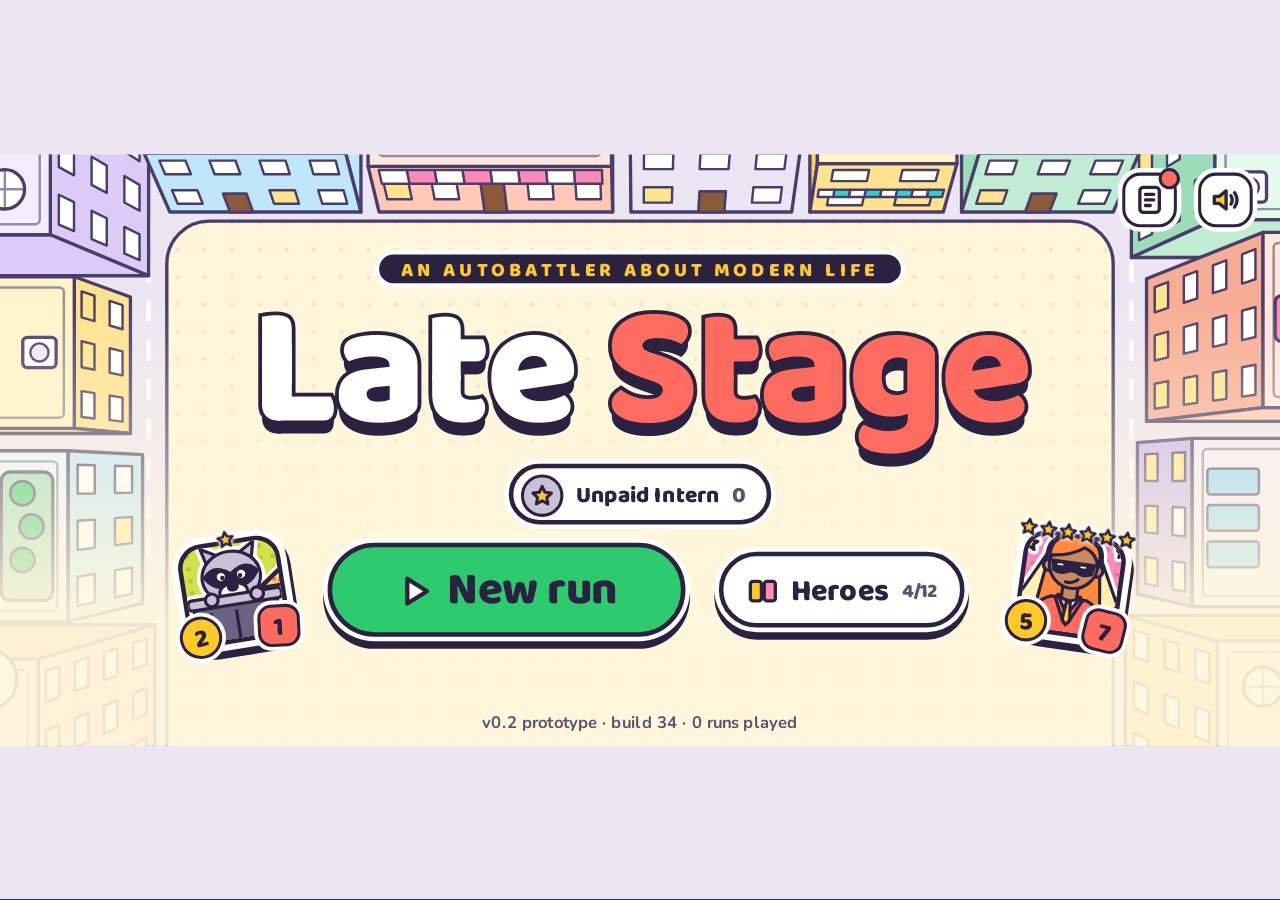
==== index.html @ c320d3c2 "Deploy 0265f56c35dd18fb96c03a4a5603c1b52719323f 0265f56c35dd18fb96c03a4a5603c1b52719323f" ====
<!doctype html>
<html lang="en"><head><meta charset="utf-8">
<meta name="viewport" content="width=device-width,initial-scale=1,maximum-scale=1,user-scalable=no,viewport-fit=cover">
<meta name="theme-color" content="#2b2140"><meta name="mobile-web-app-capable" content="yes"><meta name="apple-mobile-web-app-capable" content="yes">
<link rel="manifest" href="manifest.webmanifest"><link rel="icon" href="icon-192.png">
<title>Late Stage</title>
<style>@font-face{font-family:'Baloo 2';font-weight:700;font-display:block;src:url([data-uri]) format('woff2')}@font-face{font-family:'Baloo 2';font-weight:800;font-display:block;src:url([data-uri]) format('woff2')}@font-face{font-family:'Nunito';font-weight:700;font-display:block;src:url([data-uri]) format('woff2')}@font-face{font-family:'Nunito';font-weight:800;font-display:block;src:url([data-uri]) format('woff2')}@font-face{font-family:'Nunito';font-weight:900;font-display:block;src:url([data-uri]) format('woff2')}:root{--ink:#2b2140;--paper:#fff6dc;--y:#ffc928;--r:#ff6b5e;--g:#2ecb6e;--sky:#8fd4ff;--pink:#ff8ab8;--lil:#c88af8;--teal:#2fd0d0;--muted:#5a5270;
 --pop:cubic-bezier(.34,1.56,.64,1);--out:cubic-bezier(.22,1,.36,1)}
*{box-sizing:border-box;-webkit-tap-highlight-color:transparent}
html,body{margin:0;height:100%;background:#2b2140;overflow:hidden;touch-action:none;-webkit-user-select:none;user-select:none;overscroll-behavior:none}
body{font-family:'Nunito',system-ui,sans-serif;color:var(--ink)}
button{font:inherit;color:inherit}
#wrap{position:fixed;inset:0;display:flex;align-items:center;justify-content:center}
/* reads the notch/cutout insets for fit() */
#inset{position:fixed;visibility:hidden;pointer-events:none;left:0;top:0;padding:env(safe-area-inset-top,0px) env(safe-area-inset-right,0px) env(safe-area-inset-bottom,0px) env(safe-area-inset-left,0px)}
:root{color-scheme:dark}
@media (prefers-reduced-motion:reduce){.hero .arch .rays,.tok.gold::after{animation:none}}
/* #stage fills the screen (its width follows the phone's shape); the 844x390 game area #core sits centred inside it */
#stage{position:relative;flex:none;width:844px;height:390px;overflow:hidden;background:#ece6f3;transform-origin:center center}
#core{position:absolute;left:0;top:0;width:844px;height:390px;--exl:0px;--exr:0px}
/* side columns move out toward the screen edges, stopping at the notch */
.edge-l{margin-left:calc(-1 * var(--exl))}.edge-r{margin-left:var(--exr)}
.bd{font-family:'Baloo 2',sans-serif;font-weight:800;line-height:1}
.ab{position:absolute}
.scr{position:absolute;inset:0}
.bg{position:absolute;left:0;top:0;width:844px;height:390px;pointer-events:none}
.bg.mir{transform:scaleX(-1)}.bg.mir.l{left:-844px}.bg.mir.r{left:844px}
.fade-bg{position:absolute;top:0;bottom:0;left:-600px;right:-600px;background:linear-gradient(180deg,rgba(255,246,220,0) 25%,rgba(255,246,220,.9) 78%);pointer-events:none}
.dim{position:absolute;top:0;bottom:0;left:-600px;right:-600px;background:rgba(43,33,64,.58)}
/* sticker buttons */
.btn{position:absolute;border:3px solid var(--ink);border-radius:999px;box-shadow:0 0 0 3px #fff,0 5px 0 3px var(--ink);display:flex;align-items:center;justify-content:center;gap:8px;padding:3px 0 0;cursor:pointer;
 font-family:'Baloo 2',sans-serif;font-weight:800;line-height:1;background:#fff;transition:transform .08s,box-shadow .08s}
.btn:active,.sb:active .face{transform:translateY(4px)}
.btn:active{box-shadow:0 0 0 3px #fff,0 1px 0 3px var(--ink)}
.btn[disabled]{opacity:.5;pointer-events:none}
.sb{position:absolute;background:none;border:0;padding:0;margin:0;cursor:pointer;font-family:'Baloo 2',sans-serif;font-weight:800;line-height:1}
.sb svg{position:absolute;left:0;top:0;overflow:visible}
.sb .face{transition:transform .08s}
.sb.off{filter:grayscale(.8);opacity:.6}
.coin{position:absolute;display:flex;align-items:center;justify-content:center;border-radius:50%;background:radial-gradient(circle,#ffc928 0 58%,#d99a12 58% 66%,#ffc928 66%);border:2.5px solid var(--ink);box-shadow:0 0 0 2.5px #fff;font-family:'Baloo 2',sans-serif;font-weight:800;line-height:1;padding-top:2px}
.info{position:absolute;background:var(--ink);color:#fff;box-shadow:0 0 0 3px #fff;display:flex;align-items:center;justify-content:center;font-family:'Baloo 2',sans-serif;font-weight:800;line-height:1}
.surf{position:absolute;border:3px solid var(--ink);box-shadow:0 0 0 3px #fff;isolation:isolate;transition:background .2s}
.tag{position:absolute;left:16px;top:-14px;border:3px solid var(--ink);border-radius:999px;padding:2px 11px 0;font-family:'Baloo 2',sans-serif;font-weight:800;font-size:11px;letter-spacing:.1em;line-height:1.5;white-space:nowrap;z-index:3}
/* tokens */
.tok{position:absolute;width:68px;height:68px;border:3px solid var(--ink);border-radius:16px;background-image:radial-gradient(rgba(43,33,64,.16) 1.4px,transparent 1.7px);background-size:8px 8px;
 box-shadow:0 0 0 4px #fff,2px 5px 0 4px var(--ink);isolation:isolate;cursor:pointer;touch-action:none;pointer-events:auto}
.tok .clip{position:absolute;inset:0;border-radius:13px;overflow:hidden;pointer-events:none}
.tok .clip img{position:absolute;left:50%;bottom:-3px;transform:translateX(-50%);width:84px;height:84px}
.tok.seek{box-shadow:0 0 0 2px #fff,0 0 0 6px #ffc928,0 0 0 8px var(--ink),2px 4px 0 8px var(--ink)}
.tok.gold{box-shadow:0 0 0 2.5px #fff6c2,0 0 0 5px #ffd84a,0 0 0 7.5px #e0a800,0 0 0 10px var(--ink),0 0 14px 10px rgba(255,201,40,.55),2px 5px 0 10px var(--ink)}
.tok.gold.seek{box-shadow:0 0 0 2.5px #fff6c2,0 0 0 5px #ffd84a,0 0 0 7.5px #e0a800,0 0 0 9.5px var(--ink),0 0 0 13.5px #ffc928,0 0 0 15.5px var(--ink),2px 5px 0 15.5px var(--ink)}
.tok.gold::after{content:'';position:absolute;inset:-3px;border-radius:16px;background:linear-gradient(115deg,transparent 30%,rgba(255,255,255,.7) 45%,transparent 60%);background-size:250% 100%;animation:shine 2.4s linear infinite;pointer-events:none}
@keyframes shine{from{background-position:120% 0}to{background-position:-120% 0}}
.tok .ooo{position:absolute;inset:-9px;border-radius:24px;background:rgba(143,212,255,.32);border:3px solid #5aa8e0;pointer-events:none;z-index:1}
.tok .ooo::before{content:'';position:absolute;left:8px;top:7px;width:16px;height:6px;border-radius:999px;background:#fff;transform:rotate(-32deg)}
.tok .tox{position:absolute;right:-6px;top:20px;width:20px;height:20px;border-radius:50%;background:#8ee05a;border:2px solid var(--ink);z-index:3}
.st{position:absolute;bottom:-10px;width:28px;height:28px;border:2.5px solid var(--ink);box-shadow:0 0 0 2.5px #fff;display:flex;align-items:center;justify-content:center;font-family:'Baloo 2',sans-serif;font-weight:800;font-size:17px;line-height:1;padding-top:3px;z-index:2}
.st.at{left:-9px;border-radius:50%;background:var(--y);transform:rotate(-6deg)}
.st.hp{right:-9px;border-radius:9px;background:var(--r);transform:rotate(6deg)}
.st.up{background:#2ecb6e}
.st.tmp{border-style:dashed;background-image:repeating-linear-gradient(45deg,rgba(255,255,255,.55) 0 3px,transparent 3px 7px)}
.st.hurt{background:#ff9a8a}
.tier{position:absolute;left:50%;top:-10px;transform:translateX(-50%);display:flex;z-index:2;filter:drop-shadow(0 0 1.2px #fff) drop-shadow(0 0 1.2px #fff);pointer-events:none}
.fx{position:absolute;left:-13px;top:8px;display:flex;flex-direction:column;gap:2px;z-index:2;pointer-events:none}
.fx span{width:22px;height:22px;border-radius:50%;border:2px solid var(--ink);background:#fff;display:flex;align-items:center;justify-content:center;box-shadow:0 0 0 2px #fff}
.pip{position:absolute;right:-8px;top:-10px;z-index:3;background:#fff;border:2.5px solid var(--ink);border-radius:999px;padding:2px 4px;display:flex;gap:2px;align-items:center}
.pip i{width:7px;height:7px;border-radius:50%;border:1.5px solid var(--ink);display:block}
.price{position:absolute;left:50%;bottom:-24px;transform:translateX(-50%);display:none}
/* hand cards */
.hc{position:absolute;width:84px;height:112px;border:3px solid var(--ink);border-radius:14px;background:#fff;box-shadow:0 0 0 3px #fff,2px 5px 0 3px var(--ink);cursor:pointer;touch-action:none;pointer-events:auto}
.hc .pn{position:relative;margin:5px 5px 0;height:58px;border:2.5px solid var(--ink);border-radius:9px;background-image:radial-gradient(rgba(43,33,64,.16) 1.3px,transparent 1.6px);background-size:7px 7px;pointer-events:none}
.hc .pn img{position:absolute;left:50%;bottom:-2px;transform:translateX(-50%);width:74px;height:74px}
.hc .hn{margin:5px 4px 0;text-align:center;font-family:'Baloo 2',sans-serif;font-weight:800;font-size:11px;line-height:1.05;pointer-events:none}
.hs{position:absolute;bottom:-10px;width:30px;height:30px;border:2.5px solid var(--ink);box-shadow:0 0 0 2.5px #fff;display:flex;align-items:center;justify-content:center;font-family:'Baloo 2',sans-serif;font-weight:800;font-size:18px;line-height:1;padding-top:3px}
.hs.at{left:-10px;border-radius:50%;background:var(--y)}.hs.hp{right:-10px;border-radius:9px;background:var(--r)}
.hc.golden{box-shadow:0 0 0 3px #fff,0 0 0 6px #ffc928,0 0 0 8.5px var(--ink),2px 5px 0 8.5px var(--ink)}
/* full card */
.card{position:relative;width:240px;height:336px;border:4px solid var(--ink);border-radius:24px;background:#fff;box-shadow:5px 7px 0 var(--ink);display:flex;flex-direction:column;flex-shrink:0;text-align:left}
.card .art{position:relative;margin:12px 12px 0;height:140px;flex-shrink:0;border:3px solid var(--ink);border-radius:16px;background-image:radial-gradient(rgba(43,33,64,.16) 1.7px,transparent 2px);background-size:11px 11px}
.card .art img{position:absolute;left:50%;bottom:-3px;transform:translateX(-50%);width:176px;height:176px}
.card .nm{margin:10px 14px 0;font-family:'Baloo 2',sans-serif;font-weight:800;font-size:21px;line-height:1.1;white-space:nowrap}
.card .meta{margin:5px 14px 0;display:flex;align-items:center;gap:8px}
.card .trb{border:2px solid var(--ink);border-radius:999px;padding:0 8px;font-family:'Baloo 2',sans-serif;font-weight:800;font-size:11px;letter-spacing:.08em;line-height:1.6}
.stars{display:flex;gap:1px}
.card .txt{margin:8px 14px 0;font-size:13px;font-weight:700;line-height:1.38}
.kw,.tg{font-weight:900}
.v{font-weight:800;background:linear-gradient(transparent 52%,#ffe9a8 52%);padding:0 2px}
.v.tmp{background:none;border-bottom:2px dashed var(--ink);padding:0 1px}
.card .sa,.card .sh{position:absolute;bottom:-20px;width:62px;height:62px;border:4px solid var(--ink);box-shadow:0 0 0 4px #fff;display:flex;align-items:center;justify-content:center;font-family:'Baloo 2',sans-serif;font-weight:800;font-size:34px;line-height:1;padding-top:5px}
.card .sa{left:-20px;border-radius:50%;background:var(--y);transform:rotate(-6deg)}
.card .sh{right:-20px;border-radius:18px;background:var(--r);transform:rotate(6deg)}
.card.golden{box-shadow:0 0 0 5px #ffc928,0 0 0 8px var(--ink),5px 9px 0 8px var(--ink)}
/* hero card */
.hero{position:relative;text-align:left;width:260px;height:388px;border:4px solid var(--ink);border-radius:30px;flex-shrink:0;background:linear-gradient(135deg,#ffd6ec 0%,#fff2b0 22%,#c8f2e4 44%,#cfe2ff 66%,#ead6ff 88%,#ffd6ec 100%);box-shadow:6px 8px 0 var(--ink)}
.hero::before{content:'';position:absolute;inset:0;border-radius:26px;background-image:radial-gradient(rgba(255,255,255,.75) 1.4px,transparent 1.8px),repeating-linear-gradient(115deg,rgba(255,255,255,0) 0 18px,rgba(255,255,255,.35) 18px 24px);background-size:9px 9px,auto}
.hero .in{position:absolute;left:10px;right:10px;top:10px;bottom:10px;border:3px solid var(--ink);border-radius:22px;background:#fff}
.hero .arch{position:absolute;left:14px;right:14px;top:14px;height:170px;border:3px solid var(--ink);border-radius:110px 110px 16px 16px}
.hero .arch .sky{position:absolute;inset:0;border-radius:107px 107px 13px 13px;overflow:hidden}
.hero .arch .rays{position:absolute;left:50%;top:60%;width:420px;height:420px;margin:-210px 0 0 -210px;background:repeating-conic-gradient(rgba(255,255,255,.38) 0 9deg,rgba(255,255,255,0) 9deg 18deg);animation:spin 40s linear infinite}
@keyframes spin{to{transform:rotate(360deg)}}
.hero .arch img{position:absolute;left:50%;bottom:-2px;transform:translateX(-50%);width:200px;height:200px}
.hero .rib{position:absolute;left:-8px;right:-8px;top:166px;height:40px;z-index:2}
.hero .rib svg{position:absolute;inset:0}
.hero .rib p{position:absolute;left:0;right:0;top:9px;margin:0;text-align:center;font-family:'Baloo 2',sans-serif;font-weight:800;font-size:19px;line-height:1;white-space:nowrap}
.hero .pw{position:absolute;left:22px;right:22px;top:216px;display:flex;align-items:center;gap:8px}
.hero .pw .hx{width:40px;height:44px;flex-shrink:0;position:relative}
.hero .pw .hpn{font-family:'Baloo 2',sans-serif;font-weight:800;font-size:16px;line-height:1.05}
.hero .pw .cost{display:inline-flex;align-items:center;gap:3px;margin-top:3px;font-family:'Baloo 2',sans-serif;font-weight:800;font-size:11px;letter-spacing:.06em;line-height:1;color:var(--muted)}
.hero .eff{position:absolute;left:22px;right:22px;top:268px;margin:0;font-size:12.5px;font-weight:700;line-height:1.4}
.hero .bdg{position:absolute;bottom:-16px;width:54px;height:50px;display:flex;align-items:center;justify-content:center;font-family:'Baloo 2',sans-serif;font-weight:800;font-size:22px;line-height:1;padding-top:6px;z-index:3}
.hero .bdg svg{position:absolute;inset:0}.hero .bdg span{position:relative}
.hero .lock{position:absolute;left:13px;right:13px;top:208px;bottom:13px;border-radius:0 0 19px 19px;background:#3d3352;z-index:4;display:flex;flex-direction:column;align-items:center;justify-content:center;padding:0 18px 14px;color:#fff;text-align:center}
.hero .lock p{margin:6px 0 0;font-size:13px;font-weight:800;line-height:1.35}
.hero.locked .arch{filter:grayscale(1)}
/* misc */
.chip{display:inline-flex;align-items:center;gap:5px;border:2.5px solid var(--ink);border-radius:999px;padding:2px 9px 0 4px;font-family:'Baloo 2',sans-serif;font-weight:800;font-size:12px;line-height:1.4;background:#fff;white-space:nowrap}
.chip i{width:12px;height:12px;border-radius:4px;border:2px solid var(--ink);display:block}
.panel{position:absolute;border:3px solid var(--ink);border-radius:24px;background:#fff;box-shadow:0 0 0 3px #fff,4px 7px 0 3px var(--ink)}
.toast{position:absolute;left:50%;top:150px;transform:translateX(-50%);background:var(--ink);color:#fff;border-radius:999px;padding:7px 16px 5px;font-family:'Baloo 2',sans-serif;font-weight:800;font-size:15px;white-space:nowrap;box-shadow:0 0 0 3px #fff;z-index:90;pointer-events:none}
.float{position:absolute;font-family:'Baloo 2',sans-serif;font-weight:800;font-size:16px;color:#2ecb6e;-webkit-text-stroke:4px #fff;paint-order:stroke fill;pointer-events:none;z-index:80;white-space:nowrap}
.float.red{color:#ff6b5e}.float.gold{color:#e0a800}
.burst{position:absolute;width:46px;height:46px;display:flex;align-items:center;justify-content:center;font-family:'Baloo 2',sans-serif;font-weight:800;font-size:18px;color:#fff;padding-top:3px;pointer-events:none;z-index:85}
.burst svg{position:absolute;inset:0}.burst span{position:relative}
.streak{position:absolute;width:14px;height:14px;border-radius:50%;background:#2ecb6e;border:2.5px solid var(--ink);box-shadow:0 0 0 2px #fff;pointer-events:none;z-index:84}
.lobchip{position:relative;display:flex;align-items:center;gap:3px;height:30px;padding:2px 8px 0 2px;border-radius:999px;border:2.5px solid var(--ink);background:#fff;font-family:'Baloo 2',sans-serif;font-weight:800;font-size:13px;line-height:1}
.lobchip .av{position:relative;width:22px;height:22px;border-radius:50%;border:2px solid var(--ink);overflow:hidden;background:#8fd4ff;margin-top:-2px}
.lobchip .av img{position:absolute;left:-4px;bottom:-4px;width:30px;height:30px}
.lobchip.you{background:var(--y)}.lobchip.next{box-shadow:0 0 0 3px #ff6b5e}.lobchip.dead{opacity:.4}
.lobchip .nx{position:absolute;left:50%;top:24px;transform:translateX(-50%);background:#ff6b5e;border:2px solid var(--ink);border-radius:6px;padding:1px 4px 0;font-size:9px;letter-spacing:.08em;line-height:1.3}
.slot-hint{position:absolute;top:14px;width:68px;height:68px;border:3px dashed var(--ink);border-radius:16px;background:rgba(255,255,255,.7);pointer-events:none}
.target-ok{animation:wiggle .6s ease-in-out infinite}
@keyframes wiggle{0%,100%{transform:rotate(-3deg)}50%{transform:rotate(3deg)}}
.drag{z-index:70 !important;pointer-events:none}
.av-big{position:absolute;border-radius:50%;border:3px solid var(--ink);overflow:hidden;background:#8fd4ff;box-shadow:0 0 0 4px #fff}
.av-big img{position:absolute;left:50%;bottom:-9%;transform:translateX(-50%);width:123%;height:123%}
.badge{position:absolute;border-radius:11px;border:3px solid var(--ink);background:var(--r);box-shadow:0 0 0 3px #fff;display:flex;align-items:center;justify-content:center;font-family:'Baloo 2',sans-serif;font-weight:800;line-height:1;padding-top:3px}
.badge.arm{background:#c9c2d6;border-radius:8px 8px 16px 16px}
.log{position:absolute;left:124px;top:316px;width:600px;display:flex;flex-direction:column;gap:4px;pointer-events:none}
.log div{align-self:flex-start;background:#fff;border:2.5px solid var(--ink);border-radius:999px;padding:3px 12px 1px;font-size:12.5px;font-weight:800;line-height:1.35}
.rotate{display:none}
@media (orientation:portrait) and (max-width:700px){.rotate{display:flex}}
.rotate{position:fixed;left:0;right:0;bottom:16px;justify-content:center;z-index:200;pointer-events:none}
.rotate span{background:#fff;border-radius:999px;padding:6px 14px 4px;font-family:'Baloo 2',sans-serif;font-weight:800;font-size:14px}
.slot{position:absolute;width:74px;height:74px;border:2.5px dashed rgba(43,33,64,.18);border-radius:18px}
.tribebtn{position:absolute;display:grid;grid-template-columns:repeat(3,12px);gap:3px;padding:6px;border:2.5px solid var(--ink);border-radius:12px;background:#fff;box-shadow:0 0 0 3px #fff;cursor:pointer}
.tribebtn i{width:12px;height:12px;border-radius:4px;border:2px solid var(--ink);display:block}
.tribepop{position:absolute;z-index:40;background:#fff;border:2.5px solid var(--ink);border-radius:14px;padding:6px 10px 6px 7px;box-shadow:0 0 0 3px #fff,3px 5px 0 3px var(--ink);transform-origin:left center}
.tribepop div{display:flex;align-items:center;gap:6px;font-family:'Baloo 2',sans-serif;font-weight:800;font-size:12px;line-height:1.6}
.tribepop i{width:11px;height:11px;border-radius:3px;border:2px solid var(--ink);display:block}
.likes{position:absolute;display:flex;align-items:center;gap:2px;padding:2px 9px 0 4px;height:38px;border:2.5px solid var(--ink);border-radius:999px;background:#fff;box-shadow:0 0 0 3px #fff,0 4px 0 3px var(--ink);cursor:pointer;font-family:'Baloo 2',sans-serif;font-weight:800;font-size:18px;line-height:1}
.detail-txt{position:absolute;color:#fff;text-shadow:0 2px 0 rgba(43,33,64,.6)}
.detail-txt .rules{margin:0;font-size:16px;font-weight:700;line-height:1.5}
.detail-txt .kwl{margin:10px 0 0;font-size:13px;font-weight:700;line-height:1.45;color:#e9e3f5}
.detail-txt .fl{margin:14px 0 0;font-size:13px;font-style:italic;font-weight:700;color:#c9c2d6}
.detail-txt .v{background:none;color:#ffc928}
.detail-txt .v.tmp{border-bottom-color:#ffc928}
.acts{display:flex;gap:12px;margin-top:18px}
.acts .btn{position:relative;height:46px;padding:3px 18px 0;font-size:19px}
.likes[hidden],.tribepop[hidden]{display:none}

.sb .stars-row svg{position:static;flex-shrink:0}
.tok .seekring{position:absolute;inset:-9px;padding:4px;border-radius:22px;background:repeating-linear-gradient(-45deg,var(--ink) 0 2.5px,transparent 2.5px 6px);-webkit-mask:linear-gradient(#000 0 0) content-box,linear-gradient(#000 0 0);-webkit-mask-composite:xor;mask-composite:exclude;pointer-events:none}
.tok.gold .seekring{inset:-16.5px;border-radius:29px}
.tok .spk{position:absolute;width:12px;height:12px;z-index:5;pointer-events:none;background:#fff;clip-path:polygon(50% 0,62% 38%,100% 50%,62% 62%,50% 100%,38% 62%,0 50%,38% 38%);filter:drop-shadow(0 0 2px #ffc928);animation:twinkle 1.8s ease-in-out infinite;left:-10px;top:8px}
.tok .spk.s2{left:auto;right:-11px;top:44px;width:10px;height:10px;animation-delay:.6s}
.tok .spk.s3{left:22px;top:auto;bottom:-13px;width:9px;height:9px;animation-delay:1.2s}
@keyframes twinkle{0%,100%{transform:scale(.2) rotate(0);opacity:0}45%{transform:scale(1.15) rotate(45deg);opacity:1}70%{transform:scale(.8) rotate(70deg);opacity:.9}}
.tok .bm{position:absolute;right:-7px;top:-12px;z-index:6;pointer-events:none}
.surf.saved{background:#ffe1ee!important}
.surf.saved::after{content:'';position:absolute;inset:0;border-radius:inherit;background:repeating-linear-gradient(115deg,rgba(255,255,255,.7) 0 9px,rgba(255,255,255,0) 9px 30px);pointer-events:none;z-index:-1}
.savetag{position:absolute;z-index:7;pointer-events:none;font-family:'Baloo 2',sans-serif;font-weight:800;font-size:13px;letter-spacing:.12em;color:var(--ink)}
.savetag svg{position:absolute;inset:0}
.savetag span{position:absolute;left:0;right:0;top:8px;text-align:center}
.wrapglare{position:absolute;top:0;bottom:0;width:120px;border-radius:22px;background:linear-gradient(100deg,rgba(255,255,255,0),rgba(255,255,255,.95) 50%,rgba(255,255,255,0));pointer-events:none;z-index:6}
.coll{position:absolute;cursor:pointer;padding:0;border:0;background:none}
.prog{height:10px;border:2.5px solid var(--ink);border-radius:999px;background:#fff;overflow:hidden}
.prog i{display:block;height:100%;background:#2ecb6e;border-right:2.5px solid var(--ink)}
.rankchip{position:absolute;display:flex;align-items:center;gap:8px;background:#fff;border:3px solid var(--ink);border-radius:999px;padding:4px 14px 2px 5px;box-shadow:0 0 0 3px #fff;font-family:'Baloo 2',sans-serif;font-weight:800;line-height:1;white-space:nowrap}
.rankchip .rk{width:28px;height:28px;border-radius:50%;border:2.5px solid var(--ink);display:flex;align-items:center;justify-content:center}
.hitflash{position:absolute;border-radius:50%;background:#ff6b5e;pointer-events:none;z-index:89;mix-blend-mode:multiply}
@media (prefers-reduced-motion:reduce){.tok .spk{animation:none;opacity:1}}

.sndpop{padding:8px 12px;display:flex;flex-direction:column;gap:6px}
.sndpop[hidden]{display:none}
.sndpop label{display:flex;align-items:center;gap:10px;font-family:'Baloo 2',sans-serif;font-weight:800;font-size:13px;line-height:1}
.sndpop label span{width:44px;padding-top:2px}
.sndpop input[type=range]{-webkit-appearance:none;appearance:none;width:130px;height:12px;border:2.5px solid var(--ink);border-radius:999px;background:#fff;margin:0}
.sndpop input[type=range]::-webkit-slider-thumb{-webkit-appearance:none;width:22px;height:22px;border-radius:50%;background:#ffc928;border:2.5px solid var(--ink);box-shadow:0 2px 0 var(--ink)}
.sndpop input[type=range]::-moz-range-thumb{width:18px;height:18px;border-radius:50%;background:#ffc928;border:2.5px solid var(--ink)}

/* Shop = a store shelf (no panel); your board = a warm, sunken desk */
.surf.shelf{border-color:transparent;box-shadow:none;background:transparent;transition:background .25s}
.surf.shelf .ledge{position:absolute;left:24px;right:24px;top:79px;height:11px;border-radius:6px;background:#cfe2f8;box-shadow:0 4px 0 rgba(43,33,64,.2);transition:background .25s}
.surf.shelf.saved{background:rgba(255,138,184,.16)!important}
.surf.shelf.saved::after{border-radius:22px;background:repeating-linear-gradient(115deg,rgba(255,255,255,.55) 0 9px,rgba(255,255,255,0) 9px 30px)}
.surf.shelf.saved .ledge{background:#ff8ab8;background-image:repeating-linear-gradient(115deg,rgba(255,255,255,.45) 0 6px,transparent 6px 14px)}
.surf.desk{background-color:#f3e8d6;background-image:radial-gradient(rgba(140,100,50,.13) 1.3px,transparent 1.6px);background-size:10px 10px;box-shadow:inset 0 5px 0 rgba(90,60,30,.14),0 0 0 3px #fff}
.surf.desk .slot{border-color:rgba(120,85,40,.26)}
/* Fat Finger Mode (shop and fights only): bigger cards, stat badges inside the card, bigger hand cards and panel buttons.
   Positions come from LAYOUTS.ff in ui.js. */
.ff .tok{width:88px;height:88px;border-radius:20px}
.ff .tok .clip{border-radius:17px}
.ff .tok .clip img{width:108px;height:108px}
.ff .st{width:36px;height:36px;bottom:4px;font-size:22px}
.ff .st.at{left:4px}.ff .st.hp{right:4px}
.ff .fx{left:-12px;top:10px}
.ff .fx span{width:27px;height:27px}
.ff .fx span svg{width:17px;height:17px}
.ff .tier svg{width:17px;height:17px}
.ff .slot{width:94px;height:94px;border-radius:22px}
.ff .slot-hint{width:88px;height:88px;border-radius:20px}
.ff .hc{width:96px;height:106px}
.ff .hc .pn{height:56px}
.ff .hc .pn img{width:74px;height:74px}
.ff .hc .hn{font-size:13.5px}
.ff .hs{width:34px;height:34px;font-size:20px}
.ff .acts .btn{height:56px;padding:4px 24px 0;font-size:22px}
.ff .detail-txt .rules{font-size:18px}
.ff .detail-txt .kwl,.ff .detail-txt .fl{font-size:15px}
.ffbtn{gap:7px;white-space:nowrap}
.ffbtn .sw{display:inline-block;min-width:38px;margin-left:2px;padding:2px 7px 0;border:2px solid var(--ink);border-radius:999px;background:#e6dccb;font-size:13px;line-height:1.3;text-align:center}
.ffbtn .sw.on{background:#2ecb6e;color:#fff}
.ff .surf.shelf .ledge{top:88px}
.ffpaper{position:absolute;pointer-events:none;background-color:#fff6dc;background-image:radial-gradient(rgba(43,33,64,.07) 1.6px,transparent 1.9px);background-size:18px 18px;border:2.2px solid #4a3d6a;border-radius:28px}
.ff .savetag{display:none}
/* other heroes' tavern tier */
.lobchip .tierb{position:absolute;left:-5px;top:-7px;width:15px;height:15px;border-radius:50%;background:var(--y);border:2px solid var(--ink);font-style:normal;font-size:9.5px;line-height:1;display:flex;align-items:center;justify-content:center;padding-top:1px;z-index:1}
.tierpill{position:absolute;display:inline-flex;align-items:center;gap:2px;height:22px;padding:1px 7px 0 4px;border-radius:999px;background:var(--ink);color:var(--y);border:2px solid #fff;font-family:'Baloo 2',sans-serif;font-weight:800;font-size:14px;line-height:1;z-index:3}
.tierpill.sm{position:relative;height:18px;font-size:11px;padding:1px 5px 0 3px;border:0}

/* card change log */
.logpanel{display:flex;flex-direction:column;overflow:hidden}
.loghead{display:flex;align-items:center;gap:14px;padding:12px 16px 10px 20px;border-bottom:3px solid var(--ink)}
.logtabs{display:flex;gap:6px;flex:1;justify-content:flex-end;flex-wrap:wrap}
.logtab{border:2.5px solid var(--ink);border-radius:999px;background:#fff;padding:4px 12px 1px;font-family:'Baloo 2',sans-serif;font-weight:800;font-size:15px;cursor:pointer;color:var(--ink)}
.logtab span{font-size:11px;color:#5a5270}
.logtab.on{background:var(--y)}
.logbody{flex:1;overflow-y:auto;overflow-x:hidden;padding:14px 10px 22px 20px;display:flex;flex-wrap:wrap;align-content:flex-start;gap:16px 26px;-webkit-overflow-scrolling:touch;overscroll-behavior:contain}
.logrow{position:relative;display:flex;align-items:center;gap:6px;padding:4px 10px 14px 10px}
.logcard{width:120px;height:168px;position:relative;flex-shrink:0}
.logcard .card{transform:scale(.5);transform-origin:top left;position:absolute;left:0;top:0;box-shadow:3px 4px 0 var(--ink)}
.logcard.gone{filter:grayscale(.85);opacity:.75}
.logcard .sa.up,.logcard .sh.up{box-shadow:0 0 0 4px #fff,0 0 0 10px #2ecb6e}
.logcard .sa.down,.logcard .sh.down{box-shadow:0 0 0 4px #fff,0 0 0 10px #ff6b5e}
.logcard .txt.chg,.logcard .stars.chg{background:#fff1b8;border-radius:8px;box-shadow:0 0 0 4px #fff1b8}
.logarrow{font-size:26px;font-weight:900;color:var(--ink);width:24px;text-align:center}
.logtag{position:absolute;left:-2px;top:-8px;z-index:2;border:2.5px solid var(--ink);border-radius:999px;padding:1px 8px 0;font-family:'Baloo 2',sans-serif;font-weight:800;font-size:11px;letter-spacing:.08em}
.logtag.new{background:#2ecb6e;color:#fff}.logtag.gone{background:#c9c2d6}
</style></head>
<body><div id="wrap"><div id="stage"><div id="core"></div></div></div><div id="inset" aria-hidden="true"></div><div class="rotate"><span>Turn your phone sideways</span></div>
<script>window.LS_BUILD={"n": "34", "sha": "0265f56", "date": "2026-11-07"};</script>
<script>window.LS_CARDS=[{"name": "Dropshipper", "tribe": "Hustler", "tier": 1, "atk": 2, "hp": 3, "style": "PI", "text": "First Impression: next turn, gain 1 extra gold.", "face": "First Impression: next turn, gain 1 extra gold.", "flavour": "Ships from a warehouse he has never seen.", "taunt": false, "shield": false, "toxic": false, "rebrand": false, "collab": false, "kind": "fi", "sellbait": false, "discover": null, "twice": false, "art": "dropshipper", "fit": 13.5, "html": "<b class=\"kw\">First Impression:</b> next turn, gain <b class=\"v\">1 extra gold</b>.", "full_html": "<b class=\"kw\">First Impression:</b> next turn, gain <b class=\"v\">1 extra gold</b>.", "gold_html": "<b class=\"kw\">First Impression:</b> next turn, gain <b class=\"v\">2 extra gold</b>.", "gold_face": "<b class=\"kw\">First Impression:</b> next turn, gain <b class=\"v\">2 extra gold</b>.", "gold_fit": 13.5, "token": false}, {"name": "Unpaid Intern", "tribe": "Hustler", "tier": 1, "atk": 2, "hp": 2, "style": "EX", "text": "Sells for 2 gold instead of 1.", "face": "Sells for 2 gold instead of 1.", "flavour": "Paid in exposure. And coffee runs.", "taunt": false, "shield": false, "toxic": false, "rebrand": false, "collab": false, "kind": "stat", "sellbait": true, "discover": null, "twice": false, "art": "intern", "fit": 13.5, "html": "Sells for <b class=\"v\">2 gold</b> instead of 1.", "full_html": "Sells for <b class=\"v\">2 gold</b> instead of 1.", "gold_html": "Sells for <b class=\"v\">4 gold</b> instead of 1.", "gold_face": "Sells for <b class=\"v\">4 gold</b> instead of 1.", "gold_fit": 13.5, "token": false}, {"name": "Grindset Guru", "tribe": "Hustler", "tier": 1, "atk": 2, "hp": 2, "style": "PI", "text": "After you hire another Hustler, gain +1/+1.", "face": "After you hire another Hustler, gain +1/+1.", "flavour": "Up at 4 a.m. Posts about it at 4:01.", "taunt": false, "shield": false, "toxic": false, "rebrand": false, "collab": false, "kind": "eng", "sellbait": false, "discover": null, "twice": false, "art": "grindset", "fit": 13.5, "html": "After you hire another Hustler, gain <b class=\"v\">+1/+1</b>.", "full_html": "After you hire another Hustler, gain <b class=\"v\">+1/+1</b>.", "gold_html": "After you hire another Hustler, gain <b class=\"v\">+2/+2</b>.", "gold_face": "After you hire another Hustler, gain <b class=\"v\">+2/+2</b>.", "gold_fit": 13.5, "token": false}, {"name": "Middle Manager", "tribe": "Hustler", "tier": 2, "atk": 3, "hp": 4, "style": "EX", "text": "Attention Seeker. End of turn: take +1/+1 from the minion to its left. If that kills it, gain 2 extra gold next turn.", "face": "Attention Seeker. End of turn: take +1/+1 from the minion on its left. If it dies, +2 gold next turn.", "flavour": "Circling back on your circle back.", "taunt": true, "shield": false, "toxic": false, "rebrand": false, "collab": false, "kind": "eng", "sellbait": false, "discover": null, "twice": false, "art": "manager", "fit": 12.5, "html": "<b class=\"kw\">Attention Seeker.</b> <b class=\"tg\">End of turn:</b> take <b class=\"v\">+1/+1</b> from the minion on its left. If it dies, <b class=\"v\">+2 gold</b> next turn.", "full_html": "<b class=\"kw\">Attention Seeker.</b> <b class=\"tg\">End of turn:</b> take <b class=\"v\">+1/+1</b> from the minion to its left. If that kills it, gain <b class=\"v\">2 extra gold</b> next turn.", "gold_html": "<b class=\"kw\">Attention Seeker.</b> End of turn, <b class=\"v\">twice</b>: take <b class=\"v\">+1/+1</b> from the minion to its left. If that kills it, gain <b class=\"v\">2 extra gold</b> next turn.", "gold_face": "<b class=\"kw\">Attention Seeker.</b> End of turn, <b class=\"v\">twice</b>: take <b class=\"v\">+1/+1</b> from the minion to its left. If that kills it, gain <b class=\"v\">2 extra gold</b> next turn.", "gold_fit": 11.3, "token": false}, {"name": "Sneaker Reseller", "tribe": "Hustler", "tier": 2, "atk": 2, "hp": 3, "style": "EX", "text": "Once per turn, after you sell a minion: give your Hustlers +2/+2.", "face": "Once per turn, after you sell a minion: give your Hustlers +2/+2.", "flavour": "Bought all forty pairs. Wears none.", "taunt": false, "shield": false, "toxic": false, "rebrand": false, "collab": false, "kind": "eng", "sellbait": false, "discover": null, "twice": false, "art": "reseller", "fit": 13.5, "html": "<b class=\"tg\">Once per turn,</b> after you sell a minion: give your Hustlers <b class=\"v\">+2/+2</b>.", "full_html": "<b class=\"tg\">Once per turn,</b> after you sell a minion: give your Hustlers <b class=\"v\">+2/+2</b>.", "gold_html": "<b class=\"tg\">Once per turn,</b> after you sell a minion: give your Hustlers <b class=\"v\">+4/+4</b>.", "gold_face": "<b class=\"tg\">Once per turn,</b> after you sell a minion: give your Hustlers <b class=\"v\">+4/+4</b>.", "gold_fit": 13.5, "token": false}, {"name": "Side Hustle", "tribe": "Hustler", "tier": 2, "atk": 2, "hp": 3, "style": "PI", "text": "Side Gig (1): give another Hustler +3/+3.", "face": "Side Gig (1): give another Hustler +3/+3.", "flavour": "Drives for three apps between meetings.", "taunt": false, "shield": false, "toxic": false, "rebrand": false, "collab": false, "kind": "eng", "sellbait": false, "discover": null, "twice": false, "art": "gigworker", "fit": 13.5, "html": "<b class=\"tg\">Side Gig (1):</b> give another Hustler <b class=\"v\">+3/+3</b>.", "full_html": "<b class=\"tg\">Side Gig (1):</b> give another Hustler <b class=\"v\">+3/+3</b>.", "gold_html": "<b class=\"tg\">Side Gig (1):</b> give another Hustler <b class=\"v\">+6/+6</b>.", "gold_face": "<b class=\"tg\">Side Gig (1):</b> give another Hustler <b class=\"v\">+6/+6</b>.", "gold_fit": 13.5, "token": false}, {"name": "Thought Leader", "tribe": "Hustler", "tier": 4, "atk": 4, "hp": 5, "style": "PI", "text": "Every 4 gold you spend: give your other Hustlers +1/+1.", "face": "Every 4 gold you spend: give your other Hustlers +1/+1.", "flavour": "Agree? Repost if you agree.", "taunt": false, "shield": false, "toxic": false, "rebrand": false, "collab": false, "kind": "eng", "sellbait": false, "discover": null, "twice": false, "art": "thoughtleader", "fit": 13.5, "html": "Every <b class=\"v\">4 gold</b> you spend: give your other Hustlers <b class=\"v\">+1/+1</b>.", "full_html": "Every <b class=\"v\">4 gold</b> you spend: give your other Hustlers <b class=\"v\">+1/+1</b>.", "gold_html": "Every <b class=\"v\">4 gold</b> you spend: give your other Hustlers <b class=\"v\">+2/+2</b>.", "gold_face": "Every <b class=\"v\">4 gold</b> you spend: give your other Hustlers <b class=\"v\">+2/+2</b>.", "gold_fit": 13.5, "token": false}, {"name": "Crypto Bro", "tribe": "Hustler", "tier": 3, "atk": 4, "hp": 5, "style": "EX", "text": "Sells for 1 more gold for each turn on your board (max 7). Crashes to 0 after 6 turns.", "face": "Sells for +1 gold per turn on board (max 7). Crashes to 0 after 6 turns.", "flavour": "Have fun staying poor.", "taunt": false, "shield": false, "toxic": false, "rebrand": false, "collab": false, "kind": "eng", "sellbait": false, "discover": null, "twice": false, "art": "cryptobro", "fit": 13.5, "html": "Sells for <b class=\"v\">+1 gold</b> per turn on board (max 7). Crashes to 0 after 6 turns.", "full_html": "Sells for 1 more gold for each turn on your board (max 7). Crashes to 0 after 6 turns.", "gold_html": "Sells for 2 more gold for each turn on your board (max 14). Crashes to 0 after 6 turns.", "gold_face": "Sells for <b class=\"v\">+2 gold</b> per turn on board (max 14). Crashes to 0 after 6 turns.", "gold_fit": 13.5, "token": false}, {"name": "Golden Parachute Exec", "tribe": "Hustler", "tier": 3, "atk": 4, "hp": 3, "style": "EX", "text": "Legacy: next turn, gain 2 extra gold.", "face": "Legacy: next turn, gain 2 extra gold.", "flavour": "Failed upwards. Landed softly.", "taunt": false, "shield": false, "toxic": false, "rebrand": false, "collab": false, "kind": "eng", "sellbait": false, "discover": null, "twice": false, "art": "parachute", "fit": 13.5, "html": "<b class=\"kw\">Legacy:</b> next turn, gain <b class=\"v\">2 extra gold</b>.", "full_html": "<b class=\"kw\">Legacy:</b> next turn, gain <b class=\"v\">2 extra gold</b>.", "gold_html": "<b class=\"kw\">Legacy:</b> next turn, gain <b class=\"v\">4 extra gold</b>.", "gold_face": "<b class=\"kw\">Legacy:</b> next turn, gain <b class=\"v\">4 extra gold</b>.", "gold_fit": 13.5, "token": false}, {"name": "Venture Capitalist", "tribe": "Hustler", "tier": 3, "atk": 3, "hp": 4, "style": "PI", "text": "First Impression: invest up to 4 of your gold: give a minion +3/+3 per gold invested.", "face": "First Impression: invest up to 4 gold. A minion gets +3/+3 per gold.", "flavour": "Loves the vision. Hates the margins.", "taunt": false, "shield": false, "toxic": false, "rebrand": false, "collab": false, "kind": "fi", "sellbait": false, "discover": null, "twice": false, "art": "vc", "fit": 13.5, "html": "<b class=\"kw\">First Impression:</b> invest up to <b class=\"v\">4 gold</b>. A minion gets <b class=\"v\">+3/+3</b> per gold.", "full_html": "<b class=\"kw\">First Impression:</b> invest up to 4 of your gold: give a minion <b class=\"v\">+3/+3</b> per gold invested.", "gold_html": "<b class=\"kw\">First Impression:</b> invest up to 4 of your gold: give a minion <b class=\"v\">+6/+6</b> per gold invested.", "gold_face": "<b class=\"kw\">First Impression:</b> invest up to <b class=\"v\">4 gold</b>. A minion gets <b class=\"v\">+6/+6</b> per gold.", "gold_fit": 13.5, "token": false}, {"name": "Corporate Raider", "tribe": "Hustler", "tier": 4, "atk": 5, "hp": 5, "style": "EX", "text": "Start of combat: deal 6 damage to the enemy minion with the lowest Health. If it dies, gain 1 extra gold next turn.", "face": "Start of combat: deal 6 damage to the enemy minion with the lowest Health. If it dies, gain 1 extra gold next turn.", "flavour": "Synergy, but with teeth.", "taunt": false, "shield": false, "toxic": false, "rebrand": false, "collab": false, "kind": "eng", "sellbait": false, "discover": null, "twice": false, "art": "raider", "fit": 11, "html": "<b class=\"tg\">Start of combat:</b> deal <b class=\"v\">6 damage</b> to the enemy minion with the lowest Health. If it dies, gain <b class=\"v\">1 extra gold</b> next turn.", "full_html": "<b class=\"tg\">Start of combat:</b> deal <b class=\"v\">6 damage</b> to the enemy minion with the lowest Health. If it dies, gain <b class=\"v\">1 extra gold</b> next turn.", "gold_html": "Start of combat, <b class=\"v\">twice</b>: deal <b class=\"v\">6 damage</b> to the enemy minion with the lowest Health. For each that dies, gain <b class=\"v\">1 extra gold</b> next turn.", "gold_face": "Start of combat, <b class=\"v\">twice</b>: deal <b class=\"v\">6 damage</b> to the enemy minion with the lowest Health. For each that dies, gain <b class=\"v\">1 extra gold</b> next turn.", "gold_fit": 10.5, "token": false}, {"name": "Consultant", "tribe": "Hustler", "tier": 5, "atk": 6, "hp": 7, "style": "PI", "text": "Every 3 gold you spend: give your other Hustlers +1/+1. Your \"every 4 gold you spend\" effects trigger every 3 gold instead.", "face": "Every 3 gold you spend: other Hustlers +1/+1. \"Every 4 gold\" effects trigger every 3.", "flavour": "Billed you for this sentence.", "taunt": false, "shield": false, "toxic": false, "rebrand": false, "collab": false, "kind": "eng", "sellbait": false, "discover": null, "twice": false, "art": "consultant", "fit": 13.5, "html": "Every <b class=\"v\">3 gold</b> you spend: other Hustlers <b class=\"v\">+1/+1</b>. \"Every <b class=\"v\">4 gold</b>\" effects trigger every 3.", "full_html": "Every <b class=\"v\">3 gold</b> you spend: give your other Hustlers <b class=\"v\">+1/+1</b>. Your \"every <b class=\"v\">4 gold</b> you spend\" effects trigger every <b class=\"v\">3 gold</b> instead.", "gold_html": "Every <b class=\"v\">3 gold</b> you spend: give your other Hustlers <b class=\"v\">+2/+2</b>. Your \"every <b class=\"v\">4 gold</b> you spend\" effects trigger every <b class=\"v\">2 gold</b> instead.", "gold_face": "Every <b class=\"v\">3 gold</b> you spend: give your other Hustlers <b class=\"v\">+2/+2</b>. Your \"every <b class=\"v\">4 gold</b> you spend\" effects trigger every <b class=\"v\">2 gold</b> instead.", "gold_fit": 11.2, "token": false}, {"name": "Private Equity", "tribe": "Hustler", "tier": 5, "atk": 6, "hp": 8, "style": "EX", "text": "End of turn: Acquire the highest-Attack minion in the Feed: gain half its stats and it leaves the Feed.", "face": "End of turn: Acquire the highest-Attack Feed minion: gain half its stats.", "flavour": "Bought the shop. Sold the shelves.", "taunt": false, "shield": false, "toxic": false, "rebrand": false, "collab": false, "kind": "eng", "sellbait": false, "discover": null, "twice": false, "art": "privateequity", "fit": 13.5, "html": "<b class=\"tg\">End of turn:</b> <b class=\"kw\">Acquire</b> the highest-Attack Feed minion: gain half its stats.", "full_html": "<b class=\"tg\">End of turn:</b> <b class=\"kw\">Acquire</b> the highest-Attack minion in the Feed: gain half its stats and it leaves the Feed.", "gold_html": "<b class=\"tg\">End of turn:</b> <b class=\"kw\">Acquire</b> the two highest-Attack minions in the Feed: gain half their stats and they leave the Feed.", "gold_face": "<b class=\"tg\">End of turn:</b> <b class=\"kw\">Acquire</b> the two highest-Attack minions in the Feed: gain half their stats and they leave the Feed.", "gold_fit": 10.9, "token": false}, {"name": "Unicorn Startup", "tribe": "Hustler", "tier": 6, "atk": 7, "hp": 9, "style": "PI", "text": "End of turn: give your other Hustlers +1/+1 for every 2 gold you spent this turn.", "face": "End of turn: other Hustlers get +1/+1 per 2 gold you spent.", "flavour": "Valued at a billion. Profit: pending.", "taunt": false, "shield": false, "toxic": false, "rebrand": false, "collab": false, "kind": "eng", "sellbait": false, "discover": null, "twice": false, "art": "unicorn", "fit": 13.5, "html": "<b class=\"tg\">End of turn:</b> other Hustlers get <b class=\"v\">+1/+1</b> per <b class=\"v\">2 gold</b> you spent.", "full_html": "<b class=\"tg\">End of turn:</b> give your other Hustlers <b class=\"v\">+1/+1</b> for every <b class=\"v\">2 gold</b> you spent this turn.", "gold_html": "<b class=\"tg\">End of turn:</b> give your other Hustlers <b class=\"v\">+2/+2</b> for every <b class=\"v\">2 gold</b> you spent this turn.", "gold_face": "<b class=\"tg\">End of turn:</b> other Hustlers get <b class=\"v\">+2/+2</b> per <b class=\"v\">2 gold</b> you spent.", "gold_fit": 13.5, "token": false}, {"name": "Too Big to Fail", "tribe": "Hustler", "tier": 6, "atk": 8, "hp": 8, "style": "EX", "text": "Attention Seeker. The first time it would die each combat, it survives with 1 Health and your other Hustlers get +4/+4 permanently.", "face": "Attention Seeker. Survives its first death each combat at 1 Health. Other Hustlers get +4/+4 permanently.", "flavour": "Somebody else will pay for this.", "taunt": true, "shield": false, "toxic": false, "rebrand": false, "collab": false, "kind": "eng", "sellbait": false, "discover": null, "twice": false, "art": "toobig", "fit": 11.5, "html": "<b class=\"kw\">Attention Seeker.</b> Survives its first death each combat at 1 Health. Other Hustlers get <b class=\"v\">+4/+4</b> permanently.", "full_html": "<b class=\"kw\">Attention Seeker.</b> The first time it would die each combat, it survives with 1 Health and your other Hustlers get <b class=\"v\">+4/+4</b> permanently.", "gold_html": "<b class=\"kw\">Attention Seeker.</b> The first time it would die each combat, it survives with 1 Health and your other Hustlers get <b class=\"v\">+8/+8</b> permanently.", "gold_face": "<b class=\"kw\">Attention Seeker.</b> Survives its first death each combat at 1 Health. Other Hustlers get <b class=\"v\">+8/+8</b> permanently.", "gold_fit": 11.5, "token": false}, {"name": "Reply Guy", "tribe": "Influencer", "tier": 1, "atk": 2, "hp": 2, "style": "FO", "text": "Legacy: summon a 1/1 Follower.", "face": "Legacy: summon a 1/1 Follower.", "flavour": "Actually, \u2026", "taunt": false, "shield": false, "toxic": false, "rebrand": false, "collab": false, "kind": "eng", "sellbait": false, "discover": null, "twice": false, "art": "replyguy", "fit": 13.5, "html": "<b class=\"kw\">Legacy:</b> summon a 1/1 Follower.", "full_html": "<b class=\"kw\">Legacy:</b> summon a 1/1 Follower.", "gold_html": "<b class=\"kw\">Legacy:</b> summon two 1/1 Followers.", "gold_face": "<b class=\"kw\">Legacy:</b> summon two 1/1 Followers.", "gold_fit": 12.9, "token": false}, {"name": "Engagement Bot", "tribe": "Influencer", "tier": 1, "atk": 2, "hp": 2, "style": "MC", "text": "First Impression: get 1 Like.", "face": "First Impression: get 1 Like.", "flavour": "Great post! Check my profile.", "taunt": false, "shield": false, "toxic": false, "rebrand": false, "collab": false, "kind": "fi", "sellbait": false, "discover": null, "twice": false, "art": "engagementbot", "fit": 13.5, "html": "<b class=\"kw\">First Impression:</b> get 1 <b class=\"kw\">Like</b>.", "full_html": "<b class=\"kw\">First Impression:</b> get 1 <b class=\"kw\">Like</b>.", "gold_html": "<b class=\"kw\">First Impression:</b> get 2 <b class=\"kw\">Likes</b>.", "gold_face": "<b class=\"kw\">First Impression:</b> get 2 <b class=\"kw\">Likes</b>.", "gold_fit": 13.3, "token": false}, {"name": "Stan Account", "tribe": "Influencer", "tier": 3, "atk": 3, "hp": 4, "style": "MC", "text": "End of turn: get 2 Likes.", "face": "End of turn: get 2 Likes.", "flavour": "Would die for them. Has never met them.", "taunt": false, "shield": false, "toxic": false, "rebrand": false, "collab": false, "kind": "eng", "sellbait": false, "discover": null, "twice": false, "art": "stanaccount", "fit": 13.5, "html": "<b class=\"tg\">End of turn:</b> get 2 <b class=\"kw\">Likes</b>.", "full_html": "<b class=\"tg\">End of turn:</b> get 2 <b class=\"kw\">Likes</b>.", "gold_html": "<b class=\"tg\">End of turn:</b> get 4 <b class=\"kw\">Likes</b>.", "gold_face": "<b class=\"tg\">End of turn:</b> get 4 <b class=\"kw\">Likes</b>.", "gold_fit": 13.5, "token": false}, {"name": "Giveaway Host", "tribe": "Influencer", "tier": 2, "atk": 1, "hp": 3, "style": "FO", "text": "End of turn: your Followers get +1/+1 this game.", "face": "End of turn: your Followers get +1/+1 this game.", "flavour": "Like, share, tag three friends.", "taunt": false, "shield": false, "toxic": false, "rebrand": false, "collab": false, "kind": "eng", "sellbait": false, "discover": null, "twice": false, "art": "giveawayhost", "fit": 13.5, "html": "<b class=\"tg\">End of turn:</b> your Followers get <b class=\"v\">+1/+1</b> this game.", "full_html": "<b class=\"tg\">End of turn:</b> your Followers get <b class=\"v\">+1/+1</b> this game.", "gold_html": "<b class=\"tg\">End of turn:</b> your Followers get <b class=\"v\">+2/+2</b> this game.", "gold_face": "<b class=\"tg\">End of turn:</b> your Followers get <b class=\"v\">+2/+2</b> this game.", "gold_fit": 13.5, "token": false}, {"name": "Comment Section", "tribe": "Influencer", "tier": 2, "atk": 2, "hp": 3, "style": "FO", "text": "Legacy: summon two 1/1 Followers.", "face": "Legacy: summon two 1/1 Followers.", "flavour": "First.", "taunt": false, "shield": false, "toxic": false, "rebrand": false, "collab": false, "kind": "eng", "sellbait": false, "discover": null, "twice": false, "art": "commentsection", "fit": 13.5, "html": "<b class=\"kw\">Legacy:</b> summon two 1/1 Followers.", "full_html": "<b class=\"kw\">Legacy:</b> summon two 1/1 Followers.", "gold_html": "<b class=\"kw\">Legacy:</b> summon four 1/1 Followers.", "gold_face": "<b class=\"kw\">Legacy:</b> summon four 1/1 Followers.", "gold_fit": 13.3, "token": false}, {"name": "Hype Man", "tribe": "Influencer", "tier": 2, "atk": 2, "hp": 4, "style": "MC", "text": "Clock In: get 1 Like.", "face": "Clock In: get 1 Like.", "flavour": "LET'S GOOO.", "taunt": false, "shield": false, "toxic": false, "rebrand": false, "collab": false, "kind": "eng", "sellbait": false, "discover": null, "twice": false, "art": "hypeman", "fit": 13.5, "html": "<b class=\"tg\">Clock In:</b> get 1 <b class=\"kw\">Like</b>.", "full_html": "<b class=\"tg\">Clock In:</b> get 1 <b class=\"kw\">Like</b>.", "gold_html": "<b class=\"tg\">Clock In:</b> get 2 <b class=\"kw\">Likes</b>.", "gold_face": "<b class=\"tg\">Clock In:</b> get 2 <b class=\"kw\">Likes</b>.", "gold_fit": 13.2, "token": false}, {"name": "Unboxing Streamer", "tribe": "Influencer", "tier": 3, "atk": 3, "hp": 3, "style": "FO", "text": "First Impression: summon two Followers and get 2 Likes.", "face": "First Impression: summon two Followers and get 2 Likes.", "flavour": "Box first. Product second.", "taunt": false, "shield": false, "toxic": false, "rebrand": false, "collab": false, "kind": "eng", "sellbait": false, "discover": null, "twice": false, "art": "unboxing", "fit": 13.5, "html": "<b class=\"kw\">First Impression:</b> summon two Followers and get 2 <b class=\"kw\">Likes</b>.", "full_html": "<b class=\"kw\">First Impression:</b> summon two Followers and get 2 <b class=\"kw\">Likes</b>.", "gold_html": "<b class=\"kw\">First Impression:</b> summon four Followers and get 4 <b class=\"kw\">Likes</b>.", "gold_face": "<b class=\"kw\">First Impression:</b> summon four Followers and get 4 <b class=\"kw\">Likes</b>.", "gold_fit": 13.4, "token": false}, {"name": "Viral Video", "tribe": "Influencer", "tier": 3, "atk": 3, "hp": 3, "style": "FO", "text": "After a friendly minion dies, summon a Follower (4 times per combat).", "face": "After a friendly minion dies, summon a Follower (4 times per combat).", "flavour": "Seven seconds long. Forty million views.", "taunt": false, "shield": false, "toxic": false, "rebrand": false, "collab": false, "kind": "eng", "sellbait": false, "discover": null, "twice": false, "art": "viralvideo", "fit": 13.5, "html": "After a friendly minion dies, summon a Follower (<b class=\"v\">4 times</b> per combat).", "full_html": "After a friendly minion dies, summon a Follower (<b class=\"v\">4 times</b> per combat).", "gold_html": "After a friendly minion dies, summon a Follower (<b class=\"v\">8 times</b> per combat).", "gold_face": "After a friendly minion dies, summon a Follower (<b class=\"v\">8 times</b> per combat).", "gold_fit": 13.5, "token": false}, {"name": "Personal Brand", "tribe": "Influencer", "tier": 3, "atk": 4, "hp": 6, "style": "MC", "text": "First Impression: get 2 Likes. Your Likes give +1/+1 more this game.", "face": "First Impression: get 2 Likes. Your Likes give +1/+1 more this game.", "flavour": "Authentically curated.", "taunt": false, "shield": false, "toxic": false, "rebrand": false, "collab": false, "kind": "fi", "sellbait": false, "discover": null, "twice": false, "art": "personalbrand", "fit": 13.5, "html": "<b class=\"kw\">First Impression:</b> get 2 <b class=\"kw\">Likes</b>. Your <b class=\"kw\">Likes</b> give <b class=\"v\">+1/+1</b> more this game.", "full_html": "<b class=\"kw\">First Impression:</b> get 2 <b class=\"kw\">Likes</b>. Your <b class=\"kw\">Likes</b> give <b class=\"v\">+1/+1</b> more this game.", "gold_html": "<b class=\"kw\">First Impression:</b> get 4 <b class=\"kw\">Likes</b>. Your <b class=\"kw\">Likes</b> give <b class=\"v\">+2/+2</b> more this game.", "gold_face": "<b class=\"kw\">First Impression:</b> get 4 <b class=\"kw\">Likes</b>. Your <b class=\"kw\">Likes</b> give <b class=\"v\">+2/+2</b> more this game.", "gold_fit": 13.5, "token": false}, {"name": "Engagement Farmer", "tribe": "Influencer", "tier": 4, "atk": 4, "hp": 5, "style": "FO", "text": "After you summon a Follower, give it +6/+6.", "face": "After you summon a Follower, give it +6/+6.", "flavour": "Plants a hot take. Harvests replies.", "taunt": false, "shield": false, "toxic": false, "rebrand": false, "collab": false, "kind": "eng", "sellbait": false, "discover": null, "twice": false, "art": "engagementfarmer", "fit": 13.5, "html": "After you summon a Follower, give it <b class=\"v\">+6/+6</b>.", "full_html": "After you summon a Follower, give it <b class=\"v\">+6/+6</b>.", "gold_html": "After you summon a Follower, give it <b class=\"v\">+12/+12</b>.", "gold_face": "After you summon a Follower, give it <b class=\"v\">+12/+12</b>.", "gold_fit": 13.5, "token": false}, {"name": "Paparazzi", "tribe": "Influencer", "tier": 4, "atk": 4, "hp": 6, "style": "MC", "text": "Start of combat: give your two highest-Attack Influencers Out of Office and +2/+2.", "face": "Start of combat: give your two highest-Attack Influencers Out of Office and +2/+2.", "flavour": "Was in the bushes before you were.", "taunt": false, "shield": false, "toxic": false, "rebrand": false, "collab": false, "kind": "eng", "sellbait": false, "discover": null, "twice": false, "art": "paparazzi", "fit": 13.5, "html": "<b class=\"tg\">Start of combat:</b> give your two highest-Attack Influencers <b class=\"kw\">Out of Office</b> and <b class=\"v\">+2/+2</b>.", "full_html": "<b class=\"tg\">Start of combat:</b> give your two highest-Attack Influencers <b class=\"kw\">Out of Office</b> and <b class=\"v\">+2/+2</b>.", "gold_html": "<b class=\"tg\">Start of combat:</b> give your four highest-Attack Influencers <b class=\"kw\">Out of Office</b> and <b class=\"v\">+2/+2</b>.", "gold_face": "<b class=\"tg\">Start of combat:</b> give your four highest-Attack Influencers <b class=\"kw\">Out of Office</b> and <b class=\"v\">+2/+2</b>.", "gold_fit": 13.4, "token": false}, {"name": "Brand Ambassador", "tribe": "Influencer", "tier": 5, "atk": 5, "hp": 6, "style": "FO", "text": "Start of combat: for this combat, your Followers have +1/+1 for each Influencer you have, including Followers summoned later. Legacy: summon two Followers.", "face": "Start of combat: all your Followers this combat get +1/+1 per Influencer. Legacy: summon two Followers.", "flavour": "Use code LATESTAGE for 10% off.", "taunt": false, "shield": false, "toxic": false, "rebrand": false, "collab": false, "kind": "eng", "sellbait": false, "discover": null, "twice": false, "art": "brandambassador", "fit": 11.5, "html": "<b class=\"tg\">Start of combat:</b> all your Followers this combat get <b class=\"v\">+1/+1</b> per Influencer. <b class=\"kw\">Legacy:</b> summon two Followers.", "full_html": "<b class=\"tg\">Start of combat:</b> for this combat, your Followers have <b class=\"v\">+1/+1</b> for each Influencer you have, including Followers summoned later. <b class=\"kw\">Legacy:</b> summon two Followers.", "gold_html": "<b class=\"tg\">Start of combat:</b> for this combat, your Followers have <b class=\"v\">+2/+2</b> for each Influencer you have, including Followers summoned later. <b class=\"kw\">Legacy:</b> summon four Followers.", "gold_face": "<b class=\"tg\">Start of combat:</b> for this combat, your Followers have <b class=\"v\">+2/+2</b> for each Influencer you have, including Followers summoned later. <b class=\"kw\">Legacy:</b> summon four Followers.", "gold_fit": 10.5, "token": false}, {"name": "Ring Light Studio", "tribe": "Influencer", "tier": 5, "atk": 4, "hp": 8, "style": "MC", "text": "First Impression: get 2 Likes. Likes you give count double while this is on your board.", "face": "First Impression: get 2 Likes. While this is on your board, Likes count double.", "flavour": "Every face is flawless. Every face is the same.", "taunt": false, "shield": false, "toxic": false, "rebrand": false, "collab": false, "kind": "eng", "sellbait": false, "discover": null, "twice": false, "art": "ringlight", "fit": 13.5, "html": "<b class=\"kw\">First Impression:</b> get 2 <b class=\"kw\">Likes</b>. While this is on your board, <b class=\"kw\">Likes</b> count double.", "full_html": "<b class=\"kw\">First Impression:</b> get 2 <b class=\"kw\">Likes</b>. <b class=\"kw\">Likes</b> you give count double while this is on your board.", "gold_html": "<b class=\"kw\">First Impression:</b> get 4 <b class=\"kw\">Likes</b>. <b class=\"kw\">Likes</b> you give count triple while this is on your board.", "gold_face": "<b class=\"kw\">First Impression:</b> get 4 <b class=\"kw\">Likes</b>. <b class=\"kw\">Likes</b> you give count triple while this is on your board.", "gold_fit": 12.9, "token": false}, {"name": "Blue Checkmark", "tribe": "Influencer", "tier": 6, "atk": 6, "hp": 8, "style": "FO", "text": "After a friendly Follower dies, give your Influencers +2/+2 permanently.", "face": "After a friendly Follower dies, give your Influencers +2/+2 permanently.", "flavour": "Verified. Allegedly.", "taunt": false, "shield": false, "toxic": false, "rebrand": false, "collab": false, "kind": "eng", "sellbait": false, "discover": null, "twice": false, "art": "bluecheck", "fit": 13.5, "html": "After a friendly Follower dies, give your Influencers <b class=\"v\">+2/+2</b> permanently.", "full_html": "After a friendly Follower dies, give your Influencers <b class=\"v\">+2/+2</b> permanently.", "gold_html": "After a friendly Follower dies, give your Influencers <b class=\"v\">+4/+4</b> permanently.", "gold_face": "After a friendly Follower dies, give your Influencers <b class=\"v\">+4/+4</b> permanently.", "gold_fit": 13.5, "token": false}, {"name": "Main Character", "tribe": "Influencer", "tier": 6, "atk": 10, "hp": 12, "style": "MC", "text": "Attention Seeker. Likes you give this minion count double. Clock In: get 3 Likes.", "face": "Attention Seeker. Likes you give this minion count double. Clock In: get 3 Likes.", "flavour": "Everyone else is an extra.", "taunt": true, "shield": false, "toxic": false, "rebrand": false, "collab": false, "kind": "eng", "sellbait": false, "discover": null, "twice": false, "art": "maincharacter", "fit": 13.5, "html": "<b class=\"kw\">Attention Seeker.</b> <b class=\"kw\">Likes</b> you give this minion count double. <b class=\"tg\">Clock In:</b> get 3 <b class=\"kw\">Likes</b>.", "full_html": "<b class=\"kw\">Attention Seeker.</b> <b class=\"kw\">Likes</b> you give this minion count double. <b class=\"tg\">Clock In:</b> get 3 <b class=\"kw\">Likes</b>.", "gold_html": "<b class=\"kw\">Attention Seeker.</b> <b class=\"kw\">Likes</b> you give this minion count four times. <b class=\"tg\">Clock In:</b> get 6 <b class=\"kw\">Likes</b>.", "gold_face": "<b class=\"kw\">Attention Seeker.</b> <b class=\"kw\">Likes</b> you give this minion count four times. <b class=\"tg\">Clock In:</b> get 6 <b class=\"kw\">Likes</b>.", "gold_fit": 13.2, "token": false}, {"name": "Windowsill Succulent", "tribe": "Feral", "tier": 1, "atk": 2, "hp": 2, "style": "OG", "text": "End of turn: if you have another Feral, gain +1/+1.", "face": "End of turn: if you have another Feral, gain +1/+1.", "flavour": "Watered once. In March.", "taunt": false, "shield": false, "toxic": false, "rebrand": false, "collab": false, "kind": "eng", "sellbait": false, "discover": null, "twice": false, "art": "succulent", "fit": 13.5, "html": "<b class=\"tg\">End of turn:</b> if you have another Feral, gain <b class=\"v\">+1/+1</b>.", "full_html": "<b class=\"tg\">End of turn:</b> if you have another Feral, gain <b class=\"v\">+1/+1</b>.", "gold_html": "<b class=\"tg\">End of turn:</b> if you have another Feral, gain <b class=\"v\">+2/+2</b>.", "gold_face": "<b class=\"tg\">End of turn:</b> if you have another Feral, gain <b class=\"v\">+2/+2</b>.", "gold_fit": 13.5, "token": false}, {"name": "City Pigeon", "tribe": "Feral", "tier": 1, "atk": 1, "hp": 3, "style": "SV", "text": "After you Scroll, gain +1/+1 (twice per turn).", "face": "After you Scroll, gain +1/+1 (twice per turn).", "flavour": "Will not move for your bike.", "taunt": false, "shield": false, "toxic": false, "rebrand": false, "collab": false, "kind": "eng", "sellbait": false, "discover": null, "twice": false, "art": "pigeon", "fit": 13.5, "html": "After you Scroll, gain <b class=\"v\">+1/+1</b> (<b class=\"v\">twice</b> per turn).", "full_html": "After you Scroll, gain <b class=\"v\">+1/+1</b> (<b class=\"v\">twice</b> per turn).", "gold_html": "After you Scroll, gain <b class=\"v\">+2/+2</b> (<b class=\"v\">twice</b> per turn).", "gold_face": "After you Scroll, gain <b class=\"v\">+2/+2</b> (<b class=\"v\">twice</b> per turn).", "gold_fit": 13.5, "token": false}, {"name": "Trash Panda", "tribe": "Feral", "tier": 1, "atk": 2, "hp": 1, "style": "SV", "text": "Rebrand. When it comes back, give your other Ferals +1/+1.", "face": "Rebrand. When it comes back, give your other Ferals +1/+1.", "flavour": "Evicted from the bin. Moved back in.", "taunt": false, "shield": false, "toxic": false, "rebrand": true, "collab": false, "kind": "eng", "sellbait": false, "discover": null, "twice": false, "art": "trashpanda", "fit": 13.5, "html": "<b class=\"kw\">Rebrand.</b> When it comes back, give your other Ferals <b class=\"v\">+1/+1</b>.", "full_html": "<b class=\"kw\">Rebrand.</b> When it comes back, give your other Ferals <b class=\"v\">+1/+1</b>.", "gold_html": "<b class=\"kw\">Rebrand.</b> When it comes back, give your other Ferals <b class=\"v\">+2/+2</b>.", "gold_face": "<b class=\"kw\">Rebrand.</b> When it comes back, give your other Ferals <b class=\"v\">+2/+2</b>.", "gold_fit": 13.5, "token": false}, {"name": "Tree Hugger", "tribe": "Feral", "tier": 2, "atk": 2, "hp": 4, "style": "OG", "text": "Start of combat: give the Ferals next to it +2/+2.", "face": "Start of combat: give the Ferals next to it +2/+2.", "flavour": "Not moving until you listen.", "taunt": false, "shield": false, "toxic": false, "rebrand": false, "collab": false, "kind": "eng", "sellbait": false, "discover": null, "twice": false, "art": "treehugger", "fit": 13.5, "html": "<b class=\"tg\">Start of combat:</b> give the Ferals next to it <b class=\"v\">+2/+2</b>.", "full_html": "<b class=\"tg\">Start of combat:</b> give the Ferals next to it <b class=\"v\">+2/+2</b>.", "gold_html": "<b class=\"tg\">Start of combat:</b> give the Ferals next to it <b class=\"v\">+4/+4</b>.", "gold_face": "<b class=\"tg\">Start of combat:</b> give the Ferals next to it <b class=\"v\">+4/+4</b>.", "gold_fit": 13.5, "token": false}, {"name": "Compost Heap", "tribe": "Feral", "tier": 2, "atk": 1, "hp": 3, "style": "OG", "text": "Legacy: Ferals in the Feed get +1/+1 this game.", "face": "Legacy: Ferals in the Feed get +1/+1 this game.", "flavour": "Smells like progress.", "taunt": false, "shield": false, "toxic": false, "rebrand": false, "collab": false, "kind": "eng", "sellbait": false, "discover": null, "twice": false, "art": "compost", "fit": 13.5, "html": "<b class=\"kw\">Legacy:</b> Ferals in the Feed get <b class=\"v\">+1/+1</b> this game.", "full_html": "<b class=\"kw\">Legacy:</b> Ferals in the Feed get <b class=\"v\">+1/+1</b> this game.", "gold_html": "<b class=\"kw\">Legacy:</b> Ferals in the Feed get <b class=\"v\">+2/+2</b> this game.", "gold_face": "<b class=\"kw\">Legacy:</b> Ferals in the Feed get <b class=\"v\">+2/+2</b> this game.", "gold_fit": 13.5, "token": false}, {"name": "Plant Parent", "tribe": "Feral", "tier": 3, "atk": 2, "hp": 4, "style": "OG", "text": "End of turn: give two other Ferals +1/+1.", "face": "End of turn: give two other Ferals +1/+1.", "flavour": "Talks to them. They don't answer.", "taunt": false, "shield": false, "toxic": false, "rebrand": false, "collab": false, "kind": "eng", "sellbait": false, "discover": null, "twice": false, "art": "plantparent", "fit": 13.5, "html": "<b class=\"tg\">End of turn:</b> give two other Ferals <b class=\"v\">+1/+1</b>.", "full_html": "<b class=\"tg\">End of turn:</b> give two other Ferals <b class=\"v\">+1/+1</b>.", "gold_html": "End of turn, <b class=\"v\">twice</b>: give two other Ferals <b class=\"v\">+1/+1</b>.", "gold_face": "End of turn, <b class=\"v\">twice</b>: give two other Ferals <b class=\"v\">+1/+1</b>.", "gold_fit": 12.5, "token": false}, {"name": "Urban Fox", "tribe": "Feral", "tier": 3, "atk": 2, "hp": 3, "style": "SV", "text": "Rebrand. Clock In: give another Feral +2/+2 permanently.", "face": "Rebrand. Clock In: give another Feral +2/+2 permanently.", "flavour": "Screams at 3 a.m. Unbothered by day.", "taunt": false, "shield": false, "toxic": false, "rebrand": true, "collab": false, "kind": "eng", "sellbait": false, "discover": null, "twice": false, "art": "urbanfox", "fit": 13.5, "html": "<b class=\"kw\">Rebrand.</b> <b class=\"tg\">Clock In:</b> give another Feral <b class=\"v\">+2/+2</b> permanently.", "full_html": "<b class=\"kw\">Rebrand.</b> <b class=\"tg\">Clock In:</b> give another Feral <b class=\"v\">+2/+2</b> permanently.", "gold_html": "<b class=\"kw\">Rebrand.</b> <b class=\"tg\">Clock In:</b> give another Feral <b class=\"v\">+4/+4</b> permanently.", "gold_face": "<b class=\"kw\">Rebrand.</b> <b class=\"tg\">Clock In:</b> give another Feral <b class=\"v\">+4/+4</b> permanently.", "gold_fit": 13.5, "token": false}, {"name": "Rooftop Beehive", "tribe": "Feral", "tier": 4, "atk": 3, "hp": 6, "style": "OG", "text": "End of turn: give the Ferals next to it +2/+2 and Rebrand.", "face": "End of turn: give the Ferals next to it +2/+2 and Rebrand.", "flavour": "Organic, local, slightly angry.", "taunt": false, "shield": false, "toxic": false, "rebrand": false, "collab": false, "kind": "eng", "sellbait": false, "discover": null, "twice": false, "art": "beehive", "fit": 13.5, "html": "<b class=\"tg\">End of turn:</b> give the Ferals next to it <b class=\"v\">+2/+2</b> and <b class=\"kw\">Rebrand</b>.", "full_html": "<b class=\"tg\">End of turn:</b> give the Ferals next to it <b class=\"v\">+2/+2</b> and <b class=\"kw\">Rebrand</b>.", "gold_html": "End of turn, <b class=\"v\">twice</b>: give the Ferals next to it <b class=\"v\">+2/+2</b> and <b class=\"kw\">Rebrand</b>.", "gold_face": "End of turn, <b class=\"v\">twice</b>: give the Ferals next to it <b class=\"v\">+2/+2</b> and <b class=\"kw\">Rebrand</b>.", "gold_fit": 12.8, "token": false}, {"name": "Guerrilla Gardener", "tribe": "Feral", "tier": 4, "atk": 3, "hp": 5, "style": "OG", "text": "End of turn: Ferals in the Feed get +2/+2 this game.", "face": "End of turn: Ferals in the Feed get +2/+2 this game.", "flavour": "Planted it at 3 a.m. You're welcome.", "taunt": false, "shield": false, "toxic": false, "rebrand": false, "collab": false, "kind": "eng", "sellbait": false, "discover": null, "twice": false, "art": "guerrillagardener", "fit": 13.5, "html": "<b class=\"tg\">End of turn:</b> Ferals in the Feed get <b class=\"v\">+2/+2</b> this game.", "full_html": "<b class=\"tg\">End of turn:</b> Ferals in the Feed get <b class=\"v\">+2/+2</b> this game.", "gold_html": "<b class=\"tg\">End of turn:</b> Ferals in the Feed get <b class=\"v\">+4/+4</b> this game.", "gold_face": "<b class=\"tg\">End of turn:</b> Ferals in the Feed get <b class=\"v\">+4/+4</b> this game.", "gold_fit": 13.5, "token": false}, {"name": "Ancient Oak", "tribe": "Feral", "tier": 5, "atk": 3, "hp": 8, "style": "OG", "text": "Your end-of-turn effects give Ferals twice as much.", "face": "Your end-of-turn effects give Ferals twice as much.", "flavour": "Older than the city. Still not a listed building.", "taunt": false, "shield": false, "toxic": false, "rebrand": false, "collab": false, "kind": "eng", "sellbait": false, "discover": null, "twice": false, "art": "ancientoak", "fit": 13.5, "html": "Your end-of-turn effects give Ferals <b class=\"v\">twice</b> as much.", "full_html": "Your end-of-turn effects give Ferals <b class=\"v\">twice</b> as much.", "gold_html": "Your end-of-turn effects give Ferals three times as much.", "gold_face": "Your end-of-turn effects give Ferals three times as much.", "gold_fit": 12.8, "token": false}, {"name": "World Tree", "tribe": "Feral", "tier": 6, "atk": 5, "hp": 9, "style": "OG", "text": "End of turn: give your other Ferals +4/+4.", "face": "End of turn: give your other Ferals +4/+4.", "flavour": "Was here first. Will be here last.", "taunt": false, "shield": false, "toxic": false, "rebrand": false, "collab": false, "kind": "eng", "sellbait": false, "discover": null, "twice": false, "art": "worldtree", "fit": 13.5, "html": "<b class=\"tg\">End of turn:</b> give your other Ferals <b class=\"v\">+4/+4</b>.", "full_html": "<b class=\"tg\">End of turn:</b> give your other Ferals <b class=\"v\">+4/+4</b>.", "gold_html": "<b class=\"tg\">End of turn:</b> give your other Ferals <b class=\"v\">+8/+8</b>.", "gold_face": "<b class=\"tg\">End of turn:</b> give your other Ferals <b class=\"v\">+8/+8</b>.", "gold_fit": 13.5, "token": false}, {"name": "Seagull", "tribe": "Feral", "tier": 2, "atk": 3, "hp": 3, "style": "SV", "text": "After you Scroll, give another Feral +1/+1 (twice per turn).", "face": "After you Scroll, give another Feral +1/+1 (twice per turn).", "flavour": "Took your chips. Then the bag.", "taunt": false, "shield": false, "toxic": false, "rebrand": false, "collab": false, "kind": "eng", "sellbait": false, "discover": null, "twice": false, "art": "seagull", "fit": 13.5, "html": "After you Scroll, give another Feral <b class=\"v\">+1/+1</b> (<b class=\"v\">twice</b> per turn).", "full_html": "After you Scroll, give another Feral <b class=\"v\">+1/+1</b> (<b class=\"v\">twice</b> per turn).", "gold_html": "After you Scroll, give another Feral <b class=\"v\">+2/+2</b> (<b class=\"v\">twice</b> per turn).", "gold_face": "After you Scroll, give another Feral <b class=\"v\">+2/+2</b> (<b class=\"v\">twice</b> per turn).", "gold_fit": 13.5, "token": false}, {"name": "Wild Boar", "tribe": "Feral", "tier": 4, "atk": 4, "hp": 5, "style": "SV", "text": "Start of combat: give the Ferals next to it Rebrand.", "face": "Start of combat: give the Ferals next to it Rebrand.", "flavour": "Knows which day is bin day.", "taunt": false, "shield": false, "toxic": false, "rebrand": false, "collab": false, "kind": "eng", "sellbait": false, "discover": null, "twice": false, "art": "wildboar", "fit": 13.5, "html": "<b class=\"tg\">Start of combat:</b> give the Ferals next to it <b class=\"kw\">Rebrand</b>.", "full_html": "<b class=\"tg\">Start of combat:</b> give the Ferals next to it <b class=\"kw\">Rebrand</b>.", "gold_html": "<b class=\"tg\">Start of combat:</b> give the two Ferals on each side of it <b class=\"kw\">Rebrand</b>.", "gold_face": "<b class=\"tg\">Start of combat:</b> give the two Ferals on each side of it <b class=\"kw\">Rebrand</b>.", "gold_fit": 12.2, "token": false}, {"name": "Rat King", "tribe": "Feral", "tier": 5, "atk": 4, "hp": 7, "style": "SV", "text": "After you Scroll, gain the stats of the highest-Attack minion you scrolled away (twice per turn).", "face": "After you Scroll, gain the stats of the strongest minion scrolled away (twice per turn).", "flavour": "Rules the tunnels. Nobody voted.", "taunt": false, "shield": false, "toxic": false, "rebrand": false, "collab": false, "kind": "eng", "sellbait": false, "discover": null, "twice": false, "art": "ratking", "fit": 13.5, "html": "After you Scroll, gain the stats of the strongest minion scrolled away (<b class=\"v\">twice</b> per turn).", "full_html": "After you Scroll, gain the stats of the highest-Attack minion you scrolled away (<b class=\"v\">twice</b> per turn).", "gold_html": "After you Scroll, gain the stats of the highest-Attack minion you scrolled away (four times per turn).", "gold_face": "After you Scroll, gain the stats of the highest-Attack minion you scrolled away (four times per turn).", "gold_fit": 12.5, "token": false}, {"name": "Nature Is Healing", "tribe": "Feral", "tier": 6, "atk": 5, "hp": 9, "style": "SV", "text": "After you Scroll, give your other Ferals +2/+2 (four times per turn).", "face": "After you Scroll, your other Ferals get +2/+2 (four times per turn).", "flavour": "Swans in the canal. Foxes on the council.", "taunt": false, "shield": false, "toxic": false, "rebrand": false, "collab": false, "kind": "eng", "sellbait": false, "discover": null, "twice": false, "art": "natureishealing", "fit": 13.5, "html": "After you Scroll, your other Ferals get <b class=\"v\">+2/+2</b> (four times per turn).", "full_html": "After you Scroll, give your other Ferals <b class=\"v\">+2/+2</b> (four times per turn).", "gold_html": "After you Scroll, give your other Ferals <b class=\"v\">+4/+4</b> (four times per turn).", "gold_face": "After you Scroll, your other Ferals get <b class=\"v\">+4/+4</b> (four times per turn).", "gold_fit": 13.5, "token": false}, {"name": "Busker", "tribe": "Creative", "tier": 1, "atk": 2, "hp": 2, "style": "PE", "text": "After you play a Creative, gain +1/+1.", "face": "After you play a Creative, gain +1/+1.", "flavour": "Knows four chords. Uses all of them.", "taunt": false, "shield": false, "toxic": false, "rebrand": false, "collab": false, "kind": "eng", "sellbait": false, "discover": null, "twice": false, "art": "busker", "fit": 13.5, "html": "After you play a Creative, gain <b class=\"v\">+1/+1</b>.", "full_html": "After you play a Creative, gain <b class=\"v\">+1/+1</b>.", "gold_html": "After you play a Creative, gain <b class=\"v\">+2/+2</b>.", "gold_face": "After you play a Creative, gain <b class=\"v\">+2/+2</b>.", "gold_fit": 13.5, "token": false}, {"name": "Open Mic Poet", "tribe": "Creative", "tier": 1, "atk": 2, "hp": 2, "style": "PF", "text": "Legacy: give the minions next to it +2/+2.", "face": "Legacy: give the minions next to it +2/+2.", "flavour": "Snaps only, please.", "taunt": false, "shield": false, "toxic": false, "rebrand": false, "collab": false, "kind": "eng", "sellbait": false, "discover": null, "twice": false, "art": "openmic", "fit": 13.5, "html": "<b class=\"kw\">Legacy:</b> give the minions next to it <b class=\"v\">+2/+2</b>.", "full_html": "<b class=\"kw\">Legacy:</b> give the minions next to it <b class=\"v\">+2/+2</b>.", "gold_html": "<b class=\"kw\">Legacy:</b> give the minions next to it <b class=\"v\">+4/+4</b>.", "gold_face": "<b class=\"kw\">Legacy:</b> give the minions next to it <b class=\"v\">+4/+4</b>.", "gold_fit": 13.5, "token": false}, {"name": "Art Student", "tribe": "Creative", "tier": 1, "atk": 2, "hp": 2, "style": "PE", "text": "First Impression: give another Creative +3/+3.", "face": "First Impression: give another Creative +3/+3.", "flavour": "Year three of a four-year course. Year seven.", "taunt": false, "shield": false, "toxic": false, "rebrand": false, "collab": false, "kind": "fi", "sellbait": false, "discover": null, "twice": false, "art": "artstudent", "fit": 13.5, "html": "<b class=\"kw\">First Impression:</b> give another Creative <b class=\"v\">+3/+3</b>.", "full_html": "<b class=\"kw\">First Impression:</b> give another Creative <b class=\"v\">+3/+3</b>.", "gold_html": "<b class=\"kw\">First Impression:</b> give another Creative <b class=\"v\">+6/+6</b>.", "gold_face": "<b class=\"kw\">First Impression:</b> give another Creative <b class=\"v\">+6/+6</b>.", "gold_fit": 13.5, "token": false}, {"name": "Struggling Artist", "tribe": "Creative", "tier": 2, "atk": 2, "hp": 2, "style": "PF", "text": "Legacy: give your other minions +1/+1.", "face": "Legacy: give your other minions +1/+1.", "flavour": "Famous, eventually.", "taunt": false, "shield": false, "toxic": false, "rebrand": false, "collab": false, "kind": "eng", "sellbait": false, "discover": null, "twice": false, "art": "strugglingartist", "fit": 13.5, "html": "<b class=\"kw\">Legacy:</b> give your other minions <b class=\"v\">+1/+1</b>.", "full_html": "<b class=\"kw\">Legacy:</b> give your other minions <b class=\"v\">+1/+1</b>.", "gold_html": "<b class=\"kw\">Legacy:</b> give your other minions <b class=\"v\">+2/+2</b>.", "gold_face": "<b class=\"kw\">Legacy:</b> give your other minions <b class=\"v\">+2/+2</b>.", "gold_fit": 13.5, "token": false}, {"name": "Merch Stand", "tribe": "Creative", "tier": 2, "atk": 2, "hp": 3, "style": "PE", "text": "After you play a Creative, gain 1 extra gold next turn (twice per turn).", "face": "After you play a Creative, gain 1 extra gold next turn (twice per turn).", "flavour": "Tote bags. Only tote bags.", "taunt": false, "shield": false, "toxic": false, "rebrand": false, "collab": false, "kind": "eng", "sellbait": false, "discover": null, "twice": false, "art": "merchstand", "fit": 13.5, "html": "After you play a Creative, gain <b class=\"v\">1 extra gold</b> next turn (<b class=\"v\">twice</b> per turn).", "full_html": "After you play a Creative, gain <b class=\"v\">1 extra gold</b> next turn (<b class=\"v\">twice</b> per turn).", "gold_html": "After you play a Creative, gain <b class=\"v\">2 extra gold</b> next turn (<b class=\"v\">twice</b> per turn).", "gold_face": "After you play a Creative, gain <b class=\"v\">2 extra gold</b> next turn (<b class=\"v\">twice</b> per turn).", "gold_fit": 13.5, "token": false}, {"name": "Method Actor", "tribe": "Creative", "tier": 2, "atk": 4, "hp": 1, "style": "PF", "text": "Rebrand.", "face": "Rebrand.", "flavour": "Died for the role. Twice.", "taunt": false, "shield": false, "toxic": false, "rebrand": true, "collab": false, "kind": "eng", "sellbait": false, "discover": null, "twice": false, "art": "methodactor", "fit": 13.5, "html": "<b class=\"kw\">Rebrand.</b> ", "full_html": "<b class=\"kw\">Rebrand.</b> ", "gold_html": "<b class=\"kw\">Rebrand.</b> ", "gold_face": "<b class=\"kw\">Rebrand.</b> ", "gold_fit": 13.5, "token": false}, {"name": "Memorial Mural", "tribe": "Creative", "tier": 3, "atk": 2, "hp": 5, "style": "PF", "text": "Grievance (2): your Creatives get +1 Attack this game, wherever they are.", "face": "Grievance (2): your Creatives get +1 Attack this game, wherever they are.", "flavour": "Painted the day after. Signed very large.", "taunt": false, "shield": false, "toxic": false, "rebrand": false, "collab": false, "kind": "eng", "sellbait": false, "discover": null, "twice": false, "art": "mural", "fit": 13.5, "html": "<b class=\"tg\">Grievance (2):</b> your Creatives get <b class=\"v\">+1 Attack</b> this game, wherever they are.", "full_html": "<b class=\"tg\">Grievance (2):</b> your Creatives get <b class=\"v\">+1 Attack</b> this game, wherever they are.", "gold_html": "<b class=\"tg\">Grievance (2):</b> your Creatives get <b class=\"v\">+2 Attack</b> this game, wherever they are.", "gold_face": "<b class=\"tg\">Grievance (2):</b> your Creatives get <b class=\"v\">+2 Attack</b> this game, wherever they are.", "gold_fit": 13.5, "token": false}, {"name": "Indie Band", "tribe": "Creative", "tier": 3, "atk": 3, "hp": 4, "style": "PE", "text": "After you play a Creative, give it +2/+2 and this +1/+1.", "face": "After you play a Creative, give it +2/+2 and this +1/+1.", "flavour": "You won't have heard of them. Neither have they.", "taunt": false, "shield": false, "toxic": false, "rebrand": false, "collab": false, "kind": "eng", "sellbait": false, "discover": null, "twice": false, "art": "indieband", "fit": 13.5, "html": "After you play a Creative, give it <b class=\"v\">+2/+2</b> and this <b class=\"v\">+1/+1</b>.", "full_html": "After you play a Creative, give it <b class=\"v\">+2/+2</b> and this <b class=\"v\">+1/+1</b>.", "gold_html": "After you play a Creative, give it <b class=\"v\">+4/+4</b> and this <b class=\"v\">+2/+2</b>.", "gold_face": "After you play a Creative, give it <b class=\"v\">+4/+4</b> and this <b class=\"v\">+2/+2</b>.", "gold_fit": 13.5, "token": false}, {"name": "Conceptual Artist", "tribe": "Creative", "tier": 3, "atk": 2, "hp": 3, "style": "-", "text": "First Impression: Discover a Creative.", "face": "First Impression: Discover a Creative.", "flavour": "It's a banana. It's also a statement.", "taunt": false, "shield": false, "toxic": false, "rebrand": false, "collab": false, "kind": "fi", "sellbait": false, "discover": "Creative", "twice": false, "art": "conceptualartist", "fit": 13.5, "html": "<b class=\"kw\">First Impression:</b> <b class=\"kw\">Discover</b> a Creative.", "full_html": "<b class=\"kw\">First Impression:</b> <b class=\"kw\">Discover</b> a Creative.", "gold_html": "<b class=\"kw\">First Impression:</b> Discover two Creatives.", "gold_face": "<b class=\"kw\">First Impression:</b> Discover two Creatives.", "gold_fit": 13.0, "token": false}, {"name": "Art Critic", "tribe": "Creative", "tier": 4, "atk": 4, "hp": 5, "style": "PF", "text": "After a friendly minion dies, gain +1/+1 permanently and give another Creative +1/+1 permanently.", "face": "After a friendly minion dies, gain +1/+1 and give another Creative +1/+1, permanently.", "flavour": "Always preferred their early work.", "taunt": false, "shield": false, "toxic": false, "rebrand": false, "collab": false, "kind": "eng", "sellbait": false, "discover": null, "twice": false, "art": "artcritic", "fit": 13.5, "html": "After a friendly minion dies, gain <b class=\"v\">+1/+1</b> and give another Creative <b class=\"v\">+1/+1</b>, permanently.", "full_html": "After a friendly minion dies, gain <b class=\"v\">+1/+1</b> permanently and give another Creative <b class=\"v\">+1/+1</b> permanently.", "gold_html": "After a friendly minion dies, gain <b class=\"v\">+2/+2</b> permanently and give another Creative <b class=\"v\">+2/+2</b> permanently.", "gold_face": "After a friendly minion dies, gain <b class=\"v\">+2/+2</b> and give another Creative <b class=\"v\">+2/+2</b>, permanently.", "gold_fit": 13.5, "token": false}, {"name": "Record Label", "tribe": "Creative", "tier": 4, "atk": 4, "hp": 4, "style": "PE", "text": "End of turn: give another Creative +1/+1 for each Creative you have played since this joined your board.", "face": "End of turn: another Creative gets +1/+1 per Creative played since this joined.", "flavour": "Owns your masters. And you.", "taunt": false, "shield": false, "toxic": false, "rebrand": false, "collab": false, "kind": "fi", "sellbait": false, "discover": null, "twice": false, "art": "recordlabel", "fit": 13.5, "html": "<b class=\"tg\">End of turn:</b> another Creative gets <b class=\"v\">+1/+1</b> per Creative played since this joined.", "full_html": "<b class=\"tg\">End of turn:</b> give another Creative <b class=\"v\">+1/+1</b> for each Creative you have played since this joined your board.", "gold_html": "<b class=\"tg\">End of turn:</b> give another Creative <b class=\"v\">+2/+2</b> for each Creative you have played since this joined your board.", "gold_face": "<b class=\"tg\">End of turn:</b> another Creative gets <b class=\"v\">+2/+2</b> per Creative played since this joined.", "gold_fit": 13.5, "token": false}, {"name": "Festival Headliner", "tribe": "Creative", "tier": 5, "atk": 5, "hp": 6, "style": "PE", "text": "After you play a Creative, give your other Creatives +2/+2.", "face": "After you play a Creative, give your other Creatives +2/+2.", "flavour": "Ninety-minute soundcheck.", "taunt": false, "shield": false, "toxic": false, "rebrand": false, "collab": false, "kind": "eng", "sellbait": false, "discover": null, "twice": false, "art": "headliner", "fit": 13.5, "html": "After you play a Creative, give your other Creatives <b class=\"v\">+2/+2</b>.", "full_html": "After you play a Creative, give your other Creatives <b class=\"v\">+2/+2</b>.", "gold_html": "After you play a Creative, give your other Creatives <b class=\"v\">+4/+4</b>.", "gold_face": "After you play a Creative, give your other Creatives <b class=\"v\">+4/+4</b>.", "gold_fit": 13.5, "token": false}, {"name": "Museum Retrospective", "tribe": "Creative", "tier": 5, "atk": 4, "hp": 8, "style": "PF", "text": "Grievance (2): give your other Creatives +3/+3 permanently.", "face": "Grievance (2): other Creatives get +3/+3 permanently.", "flavour": "Finally appreciated. Finally dead.", "taunt": false, "shield": false, "toxic": false, "rebrand": false, "collab": false, "kind": "eng", "sellbait": false, "discover": null, "twice": false, "art": "retrospective", "fit": 13.5, "html": "<b class=\"tg\">Grievance (2):</b> other Creatives get <b class=\"v\">+3/+3</b> permanently.", "full_html": "<b class=\"tg\">Grievance (2):</b> give your other Creatives <b class=\"v\">+3/+3</b> permanently.", "gold_html": "<b class=\"tg\">Grievance (2):</b> give your other Creatives <b class=\"v\">+6/+6</b> permanently.", "gold_face": "<b class=\"tg\">Grievance (2):</b> other Creatives get <b class=\"v\">+6/+6</b> permanently.", "gold_fit": 13.5, "token": false}, {"name": "Dead Rock Star", "tribe": "Creative", "tier": 6, "atk": 7, "hp": 7, "style": "PF", "text": "Rebrand. Legacy: give your other Creatives +4/+4 permanently.", "face": "Rebrand. Legacy: give your other Creatives +4/+4 permanently.", "flavour": "Sales tripled overnight.", "taunt": false, "shield": false, "toxic": false, "rebrand": true, "collab": false, "kind": "eng", "sellbait": false, "discover": null, "twice": false, "art": "deadrockstar", "fit": 13.5, "html": "<b class=\"kw\">Rebrand.</b> <b class=\"kw\">Legacy:</b> give your other Creatives <b class=\"v\">+4/+4</b> permanently.", "full_html": "<b class=\"kw\">Rebrand.</b> <b class=\"kw\">Legacy:</b> give your other Creatives <b class=\"v\">+4/+4</b> permanently.", "gold_html": "<b class=\"kw\">Rebrand.</b> <b class=\"kw\">Legacy:</b> give your other Creatives <b class=\"v\">+8/+8</b> permanently.", "gold_face": "<b class=\"kw\">Rebrand.</b> <b class=\"kw\">Legacy:</b> give your other Creatives <b class=\"v\">+8/+8</b> permanently.", "gold_fit": 13.5, "token": false}, {"name": "World Tour", "tribe": "Creative", "tier": 6, "atk": 6, "hp": 8, "style": "PE", "text": "Your \"after you play a Creative\" effects trigger twice.", "face": "Your \"after you play a Creative\" effects trigger twice.", "flavour": "Same set, 140 cities.", "taunt": false, "shield": false, "toxic": false, "rebrand": false, "collab": false, "kind": "eng", "sellbait": false, "discover": null, "twice": false, "art": "worldtour", "fit": 13.5, "html": "Your \"after you play a Creative\" effects trigger <b class=\"v\">twice</b>.", "full_html": "Your \"after you play a Creative\" effects trigger <b class=\"v\">twice</b>.", "gold_html": "Your \"after you play a Creative\" effects trigger three times.", "gold_face": "Your \"after you play a Creative\" effects trigger three times.", "gold_fit": 12.8, "token": false}, {"name": "Speedrunner", "tribe": "Techie", "tier": 1, "atk": 1, "hp": 2, "style": "GM", "text": "After this kills a minion, gain +1/+1 permanently (once per combat).", "face": "After this kills a minion, gain +1/+1 permanently (once per combat).", "flavour": "Skips every cutscene, including dinner.", "taunt": false, "shield": false, "toxic": false, "rebrand": false, "collab": false, "kind": "eng", "sellbait": false, "discover": null, "twice": false, "art": "speedrunner", "fit": 13.5, "html": "After this kills a minion, gain <b class=\"v\">+1/+1</b> permanently (once per combat).", "full_html": "After this kills a minion, gain <b class=\"v\">+1/+1</b> permanently (once per combat).", "gold_html": "After this kills a minion, gain <b class=\"v\">+2/+2</b> permanently (once per combat).", "gold_face": "After this kills a minion, gain <b class=\"v\">+2/+2</b> permanently (once per combat).", "gold_fit": 13.5, "token": false}, {"name": "Smart Plug", "tribe": "Techie", "tier": 1, "atk": 1, "hp": 2, "style": "GA", "text": "Collab. End of turn: the minion it sticks to gains +1 Health.", "face": "Collab. End of turn: the minion it sticks to gains +1 Health.", "flavour": "Turns the lights on. Sometimes.", "taunt": false, "shield": false, "toxic": false, "rebrand": false, "collab": true, "kind": "fi", "sellbait": false, "discover": null, "twice": false, "art": "smartplug", "fit": 13.5, "html": "<b class=\"kw\">Collab.</b> <b class=\"tg\">End of turn:</b> the minion it sticks to gains <b class=\"v\">+1 Health</b>.", "full_html": "<b class=\"kw\">Collab.</b> <b class=\"tg\">End of turn:</b> the minion it sticks to gains <b class=\"v\">+1 Health</b>.", "gold_html": "<b class=\"kw\">Collab.</b> <b class=\"tg\">End of turn:</b> the minion it sticks to gains <b class=\"v\">+1 Health</b>.", "gold_face": "<b class=\"kw\">Collab.</b> <b class=\"tg\">End of turn:</b> the minion it sticks to gains <b class=\"v\">+1 Health</b>.", "gold_fit": 13.5, "token": false}, {"name": "Loot Box", "tribe": "Techie", "tier": 2, "atk": 1, "hp": 1, "style": "-", "text": "First Impression: Discover a Techie.", "face": "First Impression: Discover a Techie.", "flavour": "Contents may vary.", "taunt": false, "shield": false, "toxic": false, "rebrand": false, "collab": false, "kind": "fi", "sellbait": false, "discover": "Techie", "twice": false, "art": "lootbox", "fit": 13.5, "html": "<b class=\"kw\">First Impression:</b> <b class=\"kw\">Discover</b> a Techie.", "full_html": "<b class=\"kw\">First Impression:</b> <b class=\"kw\">Discover</b> a Techie.", "gold_html": "<b class=\"kw\">First Impression:</b> Discover two Techies.", "gold_face": "<b class=\"kw\">First Impression:</b> Discover two Techies.", "gold_fit": 13.0, "token": false}, {"name": "Robot Vacuum", "tribe": "Techie", "tier": 2, "atk": 2, "hp": 2, "style": "GA", "text": "Collab. Start of combat: deal 2 damage to the enemy minion with the lowest Health.", "face": "Collab. Start of combat: deal 2 damage to the lowest-Health enemy.", "flavour": "Stuck under the sofa again.", "taunt": false, "shield": false, "toxic": false, "rebrand": false, "collab": true, "kind": "eng", "sellbait": false, "discover": null, "twice": false, "art": "robotvacuum", "fit": 13.5, "html": "<b class=\"kw\">Collab.</b> <b class=\"tg\">Start of combat:</b> deal <b class=\"v\">2 damage</b> to the lowest-Health enemy.", "full_html": "<b class=\"kw\">Collab.</b> <b class=\"tg\">Start of combat:</b> deal <b class=\"v\">2 damage</b> to the enemy minion with the lowest Health.", "gold_html": "<b class=\"kw\">Collab.</b> <b class=\"tg\">Start of combat:</b> deal <b class=\"v\">2 damage</b> to the enemy minion with the lowest Health.", "gold_face": "<b class=\"kw\">Collab.</b> <b class=\"tg\">Start of combat:</b> deal <b class=\"v\">2 damage</b> to the lowest-Health enemy.", "gold_fit": 13.5, "token": false}, {"name": "Toxic Teammate", "tribe": "Techie", "tier": 1, "atk": 1, "hp": 3, "style": "GM", "text": "Toxic.", "face": "Toxic.", "flavour": "gg ez", "taunt": false, "shield": false, "toxic": true, "rebrand": false, "collab": false, "kind": "stat", "sellbait": false, "discover": null, "twice": false, "art": "toxicteammate", "fit": 13.5, "html": "<b class=\"kw\">Toxic.</b> ", "full_html": "<b class=\"kw\">Toxic.</b> ", "gold_html": "<b class=\"kw\">Toxic.</b> ", "gold_face": "<b class=\"kw\">Toxic.</b> ", "gold_fit": 13.5, "token": false}, {"name": "Firmware Update", "tribe": "Techie", "tier": 2, "atk": 2, "hp": 3, "style": "GA", "text": "After you Collab, give your Techies +1/+1.", "face": "After you Collab, give your Techies +1/+1.", "flavour": "Restart required. Again.", "taunt": false, "shield": false, "toxic": false, "rebrand": false, "collab": false, "kind": "eng", "sellbait": false, "discover": null, "twice": false, "art": "firmware", "fit": 13.5, "html": "After you <b class=\"kw\">Collab</b>, give your Techies <b class=\"v\">+1/+1</b>.", "full_html": "After you <b class=\"kw\">Collab</b>, give your Techies <b class=\"v\">+1/+1</b>.", "gold_html": "After you <b class=\"kw\">Collab</b>, give your Techies <b class=\"v\">+2/+2</b>.", "gold_face": "After you <b class=\"kw\">Collab</b>, give your Techies <b class=\"v\">+2/+2</b>.", "gold_fit": 13.5, "token": false}, {"name": "Rage Quitter", "tribe": "Techie", "tier": 2, "atk": 4, "hp": 3, "style": "GM", "text": "Legacy: deal 5 damage to the minion that killed it.", "face": "Legacy: deal 5 damage to the minion that killed it.", "flavour": "Uninstalled. Reinstalled by dinner.", "taunt": false, "shield": false, "toxic": false, "rebrand": false, "collab": false, "kind": "eng", "sellbait": false, "discover": null, "twice": false, "art": "ragequitter", "fit": 13.5, "html": "<b class=\"kw\">Legacy:</b> deal <b class=\"v\">5 damage</b> to the minion that killed it.", "full_html": "<b class=\"kw\">Legacy:</b> deal <b class=\"v\">5 damage</b> to the minion that killed it.", "gold_html": "<b class=\"kw\">Legacy:</b> deal <b class=\"v\">10 damage</b> to the minion that killed it.", "gold_face": "<b class=\"kw\">Legacy:</b> deal <b class=\"v\">10 damage</b> to the minion that killed it.", "gold_fit": 13.5, "token": false}, {"name": "Smart Fridge", "tribe": "Techie", "tier": 3, "atk": 2, "hp": 2, "style": "GA", "text": "Collab. End of turn: give your Techies +1/+1.", "face": "Collab. End of turn: give your Techies +1/+1.", "flavour": "Orders oat milk at 2 a.m.", "taunt": false, "shield": false, "toxic": false, "rebrand": false, "collab": true, "kind": "eng", "sellbait": false, "discover": null, "twice": false, "art": "smartfridge", "fit": 13.5, "html": "<b class=\"kw\">Collab.</b> <b class=\"tg\">End of turn:</b> give your Techies <b class=\"v\">+1/+1</b>.", "full_html": "<b class=\"kw\">Collab.</b> <b class=\"tg\">End of turn:</b> give your Techies <b class=\"v\">+1/+1</b>.", "gold_html": "<b class=\"kw\">Collab.</b> <b class=\"tg\">End of turn:</b> give your Techies <b class=\"v\">+1/+1</b>.", "gold_face": "<b class=\"kw\">Collab.</b> <b class=\"tg\">End of turn:</b> give your Techies <b class=\"v\">+1/+1</b>.", "gold_fit": 13.5, "token": false}, {"name": "E-Sports Coach", "tribe": "Techie", "tier": 3, "atk": 4, "hp": 5, "style": "GM", "text": "Start of combat: give the minions next to it Toxic.", "face": "Start of combat: give the minions next to it Toxic.", "flavour": "Has never played. Knows exactly what you did wrong.", "taunt": false, "shield": false, "toxic": false, "rebrand": false, "collab": false, "kind": "eng", "sellbait": false, "discover": null, "twice": false, "art": "esportscoach", "fit": 13.5, "html": "<b class=\"tg\">Start of combat:</b> give the minions next to it <b class=\"kw\">Toxic</b>.", "full_html": "<b class=\"tg\">Start of combat:</b> give the minions next to it <b class=\"kw\">Toxic</b>.", "gold_html": "<b class=\"tg\">Start of combat:</b> give the two minions on each side of it <b class=\"kw\">Toxic</b>.", "gold_face": "<b class=\"tg\">Start of combat:</b> give the two minions on each side of it <b class=\"kw\">Toxic</b>.", "gold_fit": 12.1, "token": false}, {"name": "Noise-Cancelling Headphones", "tribe": "Techie", "tier": 4, "atk": 2, "hp": 4, "style": "GA", "text": "Collab. Out of Office. When the minion it sticks to loses Out of Office, give your Techies +2 Attack permanently.", "face": "Collab. Out of Office. When its host loses Out of Office, Techies get +2 Attack permanently.", "flavour": "Can't hear you. On purpose.", "taunt": false, "shield": true, "toxic": false, "rebrand": false, "collab": true, "kind": "eng", "sellbait": false, "discover": null, "twice": false, "art": "nchheadphones", "fit": 13, "html": "<b class=\"kw\">Collab.</b> <b class=\"kw\">Out of Office.</b> When its host loses <b class=\"kw\">Out of Office</b>, Techies get <b class=\"v\">+2 Attack</b> permanently.", "full_html": "<b class=\"kw\">Collab.</b> <b class=\"kw\">Out of Office.</b> When the minion it sticks to loses <b class=\"kw\">Out of Office</b>, give your Techies <b class=\"v\">+2 Attack</b> permanently.", "gold_html": "<b class=\"kw\">Collab.</b> <b class=\"kw\">Out of Office.</b> When the minion it sticks to loses <b class=\"kw\">Out of Office</b>, give your Techies <b class=\"v\">+4 Attack</b> permanently.", "gold_face": "<b class=\"kw\">Collab.</b> <b class=\"kw\">Out of Office.</b> When its host loses <b class=\"kw\">Out of Office</b>, Techies get <b class=\"v\">+4 Attack</b> permanently.", "gold_fit": 13, "token": false}, {"name": "Leaderboard", "tribe": "Techie", "tier": 4, "atk": 4, "hp": 6, "style": "GM", "text": "Clock In: give your other Techies +2/+1 permanently.", "face": "Clock In: give your other Techies +2/+1 permanently.", "flavour": "Your name, spelled wrong, at #3.", "taunt": false, "shield": false, "toxic": false, "rebrand": false, "collab": false, "kind": "eng", "sellbait": false, "discover": null, "twice": false, "art": "leaderboard", "fit": 13.5, "html": "<b class=\"tg\">Clock In:</b> give your other Techies <b class=\"v\">+2/+1</b> permanently.", "full_html": "<b class=\"tg\">Clock In:</b> give your other Techies <b class=\"v\">+2/+1</b> permanently.", "gold_html": "<b class=\"tg\">Clock In:</b> give your other Techies <b class=\"v\">+4/+2</b> permanently.", "gold_face": "<b class=\"tg\">Clock In:</b> give your other Techies <b class=\"v\">+4/+2</b> permanently.", "gold_fit": 13.5, "token": false}, {"name": "Smart Home Hub", "tribe": "Techie", "tier": 5, "atk": 4, "hp": 7, "style": "GA", "text": "Your Collabs stick to two minions instead of one.", "face": "Your Collabs stick to two minions instead of one.", "flavour": "Hey Hub, turn off. Hey Hub. HUB.", "taunt": false, "shield": false, "toxic": false, "rebrand": false, "collab": false, "kind": "eng", "sellbait": false, "discover": null, "twice": false, "art": "smarthub", "fit": 13.5, "html": "Your <b class=\"kw\">Collabs</b> stick to two minions instead of one.", "full_html": "Your <b class=\"kw\">Collabs</b> stick to two minions instead of one.", "gold_html": "Your <b class=\"kw\">Collabs</b> stick to three minions instead of one.", "gold_face": "Your <b class=\"kw\">Collabs</b> stick to three minions instead of one.", "gold_fit": 13.2, "token": false}, {"name": "Pro Gamer", "tribe": "Techie", "tier": 5, "atk": 6, "hp": 6, "style": "GM", "text": "Attacks twice. After this kills a minion, gain +4/+4 permanently (once per combat).", "face": "Attacks twice. Once per combat, after it kills: gain +4/+4 permanently.", "flavour": "Sponsored by an energy drink and a chair.", "taunt": false, "shield": false, "toxic": false, "rebrand": false, "collab": false, "kind": "eng", "sellbait": false, "discover": null, "twice": true, "art": "progamer", "fit": 13.5, "html": "Attacks <b class=\"v\">twice</b>. <b class=\"tg\">Once per combat,</b> after it kills: gain <b class=\"v\">+4/+4</b> permanently.", "full_html": "Attacks <b class=\"v\">twice</b>. After this kills a minion, gain <b class=\"v\">+4/+4</b> permanently (once per combat).", "gold_html": "Attacks <b class=\"v\">twice</b>. After this kills a minion, gain <b class=\"v\">+8/+8</b> permanently (once per combat).", "gold_face": "Attacks <b class=\"v\">twice</b>. <b class=\"tg\">Once per combat,</b> after it kills: gain <b class=\"v\">+8/+8</b> permanently.", "gold_fit": 13.5, "token": false}, {"name": "Quantum Computer", "tribe": "Techie", "tier": 6, "atk": 6, "hp": 6, "style": "GA", "text": "Collab. Out of Office. Rebrand. End of turn: the minion it sticks to gains +2/+2 for each Collab on it.", "face": "Collab. Out of Office. Rebrand. End of turn: its host gets +2/+2 per Collab on it.", "flavour": "Nobody knows what it does. It does it very fast.", "taunt": false, "shield": true, "toxic": false, "rebrand": true, "collab": true, "kind": "eng", "sellbait": false, "discover": null, "twice": false, "art": "quantum", "fit": 13.5, "html": "<b class=\"kw\">Collab.</b> <b class=\"kw\">Out of Office.</b> <b class=\"kw\">Rebrand</b>. <b class=\"tg\">End of turn:</b> its host gets <b class=\"v\">+2/+2</b> per <b class=\"kw\">Collab</b> on it.", "full_html": "<b class=\"kw\">Collab.</b> <b class=\"kw\">Out of Office.</b> <b class=\"kw\">Rebrand</b>. <b class=\"tg\">End of turn:</b> the minion it sticks to gains <b class=\"v\">+2/+2</b> for each <b class=\"kw\">Collab</b> on it.", "gold_html": "<b class=\"kw\">Collab.</b> <b class=\"kw\">Out of Office.</b> <b class=\"kw\">Rebrand</b>. End of turn, <b class=\"v\">twice</b>: the minion it sticks to gains <b class=\"v\">+2/+2</b> for each <b class=\"kw\">Collab</b> on it.", "gold_face": "<b class=\"kw\">Collab.</b> <b class=\"kw\">Out of Office.</b> <b class=\"kw\">Rebrand</b>. End of turn, <b class=\"v\">twice</b>: the minion it sticks to gains <b class=\"v\">+2/+2</b> for each <b class=\"kw\">Collab</b> on it.", "gold_fit": 11.7, "token": false}, {"name": "World Record", "tribe": "Techie", "tier": 6, "atk": 6, "hp": 7, "style": "GM", "text": "Start of combat: give your left-most other Techie Toxic. After a friendly Techie kills a minion, give your Techies +1/+1 permanently.", "face": "Start of combat: give your left-most other Techie Toxic. After a friendly Techie kills a minion, give your Techies +1/+1 permanently.", "flavour": "Frame-perfect. Unverified.", "taunt": false, "shield": false, "toxic": false, "rebrand": false, "collab": false, "kind": "eng", "sellbait": false, "discover": null, "twice": false, "art": "worldrecord", "fit": 11.5, "html": "<b class=\"tg\">Start of combat:</b> give your left-most other Techie <b class=\"kw\">Toxic</b>. After a friendly Techie kills a minion, give your Techies <b class=\"v\">+1/+1</b> permanently.", "full_html": "<b class=\"tg\">Start of combat:</b> give your left-most other Techie <b class=\"kw\">Toxic</b>. After a friendly Techie kills a minion, give your Techies <b class=\"v\">+1/+1</b> permanently.", "gold_html": "<b class=\"tg\">Start of combat:</b> give your two left-most other Techies <b class=\"kw\">Toxic</b>. After a friendly Techie kills a minion, give your Techies <b class=\"v\">+2/+2</b> permanently.", "gold_face": "<b class=\"tg\">Start of combat:</b> give your two left-most other Techies <b class=\"kw\">Toxic</b>. After a friendly Techie kills a minion, give your Techies <b class=\"v\">+2/+2</b> permanently.", "gold_fit": 11.3, "token": false}, {"name": "Graffiti Kid", "tribe": "Punk", "tier": 1, "atk": 2, "hp": 2, "style": "SA", "text": "Start of combat: deal 1 damage to the left-most enemy minion for each Punk you have.", "face": "Start of combat: deal 1 damage per Punk to the left-most enemy.", "flavour": "It's a statement.", "taunt": false, "shield": false, "toxic": false, "rebrand": false, "collab": false, "kind": "eng", "sellbait": false, "discover": null, "twice": false, "art": "graffitikid", "fit": 13.5, "html": "<b class=\"tg\">Start of combat:</b> deal <b class=\"v\">1 damage</b> per Punk to the left-most enemy.", "full_html": "<b class=\"tg\">Start of combat:</b> deal <b class=\"v\">1 damage</b> to the left-most enemy minion for each Punk you have.", "gold_html": "<b class=\"tg\">Start of combat:</b> deal <b class=\"v\">2 damage</b> to the left-most enemy minion for each Punk you have.", "gold_face": "<b class=\"tg\">Start of combat:</b> deal <b class=\"v\">2 damage</b> per Punk to the left-most enemy.", "gold_fit": 13.5, "token": false}, {"name": "Anarchist Barista", "tribe": "Punk", "tier": 1, "atk": 2, "hp": 3, "style": "SO", "text": "When sold: next turn, gain 1 extra gold.", "face": "When sold: next turn, gain 1 extra gold.", "flavour": "Refuses tips. Takes them anyway.", "taunt": false, "shield": false, "toxic": false, "rebrand": false, "collab": false, "kind": "stat", "sellbait": true, "discover": null, "twice": false, "art": "anarchistbarista", "fit": 13.5, "html": "<b class=\"tg\">When sold:</b> next turn, gain <b class=\"v\">1 extra gold</b>.", "full_html": "<b class=\"tg\">When sold:</b> next turn, gain <b class=\"v\">1 extra gold</b>.", "gold_html": "<b class=\"tg\">When sold:</b> next turn, gain <b class=\"v\">2 extra gold</b>.", "gold_face": "<b class=\"tg\">When sold:</b> next turn, gain <b class=\"v\">2 extra gold</b>.", "gold_fit": 13.5, "token": false}, {"name": "Zine Maker", "tribe": "Punk", "tier": 1, "atk": 2, "hp": 1, "style": "SO", "text": "When sold: give the minion to its right +4/+4.", "face": "When sold: give the minion to its right +4/+4.", "flavour": "Issue #1 of 1.", "taunt": false, "shield": false, "toxic": false, "rebrand": false, "collab": false, "kind": "stat", "sellbait": true, "discover": null, "twice": false, "art": "zinemaker", "fit": 13.5, "html": "<b class=\"tg\">When sold:</b> give the minion to its right <b class=\"v\">+4/+4</b>.", "full_html": "<b class=\"tg\">When sold:</b> give the minion to its right <b class=\"v\">+4/+4</b>.", "gold_html": "<b class=\"tg\">When sold:</b> give the minion to its right <b class=\"v\">+8/+8</b>.", "gold_face": "<b class=\"tg\">When sold:</b> give the minion to its right <b class=\"v\">+8/+8</b>.", "gold_fit": 13.5, "token": false}, {"name": "Sellout Frontman", "tribe": "Punk", "tier": 2, "atk": 3, "hp": 3, "style": "SO", "text": "When sold: give your other Punks +3/+3. Punks in the Feed get +1/+1 this game.", "face": "When sold: give your other Punks +3/+3. Punks in the Feed get +1/+1 this game.", "flavour": "Signed to a major label. Still punk, though.", "taunt": false, "shield": false, "toxic": false, "rebrand": false, "collab": false, "kind": "stat", "sellbait": true, "discover": null, "twice": false, "art": "selloutfrontman", "fit": 13.5, "html": "<b class=\"tg\">When sold:</b> give your other Punks <b class=\"v\">+3/+3</b>. Punks in the Feed get <b class=\"v\">+1/+1</b> this game.", "full_html": "<b class=\"tg\">When sold:</b> give your other Punks <b class=\"v\">+3/+3</b>. Punks in the Feed get <b class=\"v\">+1/+1</b> this game.", "gold_html": "<b class=\"tg\">When sold:</b> give your other Punks <b class=\"v\">+6/+6</b>. Punks in the Feed get <b class=\"v\">+2/+2</b> this game.", "gold_face": "<b class=\"tg\">When sold:</b> give your other Punks <b class=\"v\">+6/+6</b>. Punks in the Feed get <b class=\"v\">+2/+2</b> this game.", "gold_fit": 13.5, "token": false}, {"name": "Heckler", "tribe": "Punk", "tier": 2, "atk": 3, "hp": 3, "style": "SA", "text": "Start of combat: deal 4 damage to the enemy minion with the highest Attack.", "face": "Start of combat: deal 4 damage to the enemy minion with the highest Attack.", "flavour": "Boo. Encore. Boo.", "taunt": false, "shield": false, "toxic": false, "rebrand": false, "collab": false, "kind": "eng", "sellbait": false, "discover": null, "twice": false, "art": "heckler", "fit": 13.5, "html": "<b class=\"tg\">Start of combat:</b> deal <b class=\"v\">4 damage</b> to the enemy minion with the highest Attack.", "full_html": "<b class=\"tg\">Start of combat:</b> deal <b class=\"v\">4 damage</b> to the enemy minion with the highest Attack.", "gold_html": "<b class=\"tg\">Start of combat:</b> deal <b class=\"v\">8 damage</b> to the enemy minion with the highest Attack.", "gold_face": "<b class=\"tg\">Start of combat:</b> deal <b class=\"v\">8 damage</b> to the enemy minion with the highest Attack.", "gold_fit": 13.5, "token": false}, {"name": "Crust Punk", "tribe": "Punk", "tier": 2, "atk": 3, "hp": 3, "style": "SA", "text": "Your Punks' start-of-combat damage is increased by 2.", "face": "Your Punks' start-of-combat damage is increased by 2.", "flavour": "Hasn't washed the jacket since 1998.", "taunt": false, "shield": false, "toxic": false, "rebrand": false, "collab": false, "kind": "eng", "sellbait": false, "discover": null, "twice": false, "art": "crustpunk", "fit": 13.5, "html": "Your Punks' start-of-combat damage is increased by 2.", "full_html": "Your Punks' start-of-combat damage is increased by 2.", "gold_html": "Your Punks' start-of-combat damage is increased by 4.", "gold_face": "Your Punks' start-of-combat damage is increased by 4.", "gold_fit": 13.5, "token": false}, {"name": "Squat Collective", "tribe": "Punk", "tier": 3, "atk": 4, "hp": 5, "style": "SO", "text": "Your Punks' \"When sold\" effects also trigger when they die.", "face": "Your Punks' \"When sold\" effects also trigger when they die.", "flavour": "Consensus reached in nine hours.", "taunt": false, "shield": false, "toxic": false, "rebrand": false, "collab": false, "kind": "eng", "sellbait": false, "discover": null, "twice": false, "art": "squat", "fit": 13.5, "html": "Your Punks' \"When sold\" effects also trigger when they die.", "full_html": "Your Punks' \"When sold\" effects also trigger when they die.", "gold_html": "Your Punks' \"When sold\" effects also trigger <b class=\"v\">twice</b> when they die.", "gold_face": "Your Punks' \"When sold\" effects also trigger <b class=\"v\">twice</b> when they die.", "gold_fit": 12.9, "token": false}, {"name": "Feedback Loop", "tribe": "Punk", "tier": 3, "atk": 3, "hp": 4, "style": "SA", "text": "Start of combat: deal 1 damage to all enemy minions. If that kills any, give your Punks +2/+2 for this combat.", "face": "Start of combat: deal 1 damage to all enemies. If any die, Punks get +2/+2 this combat.", "flavour": "Turned it up. Kept going.", "taunt": false, "shield": false, "toxic": false, "rebrand": false, "collab": false, "kind": "eng", "sellbait": false, "discover": null, "twice": false, "art": "feedbackloop", "fit": 13, "html": "<b class=\"tg\">Start of combat:</b> deal <b class=\"v\">1 damage</b> to all enemies. If any die, Punks get <b class=\"v\">+2/+2</b> this combat.", "full_html": "<b class=\"tg\">Start of combat:</b> deal <b class=\"v\">1 damage</b> to all enemy minions. If that kills any, give your Punks <b class=\"v\">+2/+2</b> for this combat.", "gold_html": "<b class=\"tg\">Start of combat:</b> deal <b class=\"v\">2 damage</b> to all enemy minions. If that kills any, give your Punks <b class=\"v\">+4/+4</b> for this combat.", "gold_face": "<b class=\"tg\">Start of combat:</b> deal <b class=\"v\">2 damage</b> to all enemies. If any die, Punks get <b class=\"v\">+4/+4</b> this combat.", "gold_fit": 13, "token": false}, {"name": "Pirate Radio", "tribe": "Punk", "tier": 3, "atk": 2, "hp": 3, "style": "-", "text": "First Impression: Discover a Punk.", "face": "First Impression: Discover a Punk.", "flavour": "Broadcasting from a van.", "taunt": false, "shield": false, "toxic": false, "rebrand": false, "collab": false, "kind": "fi", "sellbait": false, "discover": "Punk", "twice": false, "art": "pirateradio", "fit": 13.5, "html": "<b class=\"kw\">First Impression:</b> <b class=\"kw\">Discover</b> a Punk.", "full_html": "<b class=\"kw\">First Impression:</b> <b class=\"kw\">Discover</b> a Punk.", "gold_html": "<b class=\"kw\">First Impression:</b> Discover two Punks.", "gold_face": "<b class=\"kw\">First Impression:</b> Discover two Punks.", "gold_fit": 12.9, "token": false}, {"name": "Mosh Pit", "tribe": "Punk", "tier": 4, "atk": 6, "hp": 8, "style": "SA", "text": "Cleave: its attacks also hit the minions next to its target. After this kills a minion, give your Punks +1/+1 permanently.", "face": "Cleave. After this kills a minion, your Punks get +1/+1 permanently.", "flavour": "Personal space is a social construct.", "taunt": false, "shield": false, "toxic": false, "rebrand": false, "collab": false, "kind": "eng", "sellbait": false, "discover": null, "twice": false, "art": "moshpit", "fit": 13.5, "html": "Cleave. After this kills a minion, your Punks get <b class=\"v\">+1/+1</b> permanently.", "full_html": "<b class=\"tg\">Cleave:</b> its attacks also hit the minions next to its target. After this kills a minion, give your Punks <b class=\"v\">+1/+1</b> permanently.", "gold_html": "<b class=\"tg\">Cleave:</b> its attacks also hit the minions next to its target. After this kills a minion, give your Punks <b class=\"v\">+2/+2</b> permanently.", "gold_face": "Cleave. After this kills a minion, your Punks get <b class=\"v\">+2/+2</b> permanently.", "gold_fit": 13.5, "token": false}, {"name": "Jingle Writer", "tribe": "Punk", "tier": 4, "atk": 4, "hp": 5, "style": "SO", "text": "When sold: give your other Punks +2/+2 for each Punk you have sold this game (max +16).", "face": "When sold: other Punks get +2/+2 per Punk sold this game (max +16).", "flavour": "Wrote \"Smash the System\". Now it sells yoghurt.", "taunt": false, "shield": false, "toxic": false, "rebrand": false, "collab": false, "kind": "stat", "sellbait": true, "discover": null, "twice": false, "art": "jinglewriter", "fit": 13.5, "html": "<b class=\"tg\">When sold:</b> other Punks get <b class=\"v\">+2/+2</b> per Punk sold this game (max +16).", "full_html": "<b class=\"tg\">When sold:</b> give your other Punks <b class=\"v\">+2/+2</b> for each Punk you have sold this game (max +16).", "gold_html": "<b class=\"tg\">When sold:</b> give your other Punks <b class=\"v\">+4/+4</b> for each Punk you have sold this game (max +32).", "gold_face": "<b class=\"tg\">When sold:</b> other Punks get <b class=\"v\">+4/+4</b> per Punk sold this game (max +32).", "gold_fit": 13.5, "token": false}, {"name": "Reunion Tour", "tribe": "Punk", "tier": 5, "atk": 5, "hp": 9, "style": "SO", "text": "Your \"When sold\" effects trigger twice.", "face": "Your \"When sold\" effects trigger twice.", "flavour": "Only doing it for the fans.", "taunt": false, "shield": false, "toxic": false, "rebrand": false, "collab": false, "kind": "eng", "sellbait": false, "discover": null, "twice": false, "art": "reuniontour", "fit": 13.5, "html": "Your \"When sold\" effects trigger <b class=\"v\">twice</b>.", "full_html": "Your \"When sold\" effects trigger <b class=\"v\">twice</b>.", "gold_html": "Your \"When sold\" effects trigger three times.", "gold_face": "Your \"When sold\" effects trigger three times.", "gold_fit": 12.6, "token": false}, {"name": "Stage Diver", "tribe": "Punk", "tier": 5, "atk": 6, "hp": 6, "style": "SA", "text": "Start of combat: deal damage equal to this minion's Attack to the left-most enemy minion, then gain +4 Attack permanently.", "face": "Start of combat: hit the left-most enemy for this Attack, then gain +4 Attack permanently.", "flavour": "Trust fall. No trust.", "taunt": false, "shield": false, "toxic": false, "rebrand": false, "collab": false, "kind": "eng", "sellbait": false, "discover": null, "twice": false, "art": "stagediver", "fit": 13, "html": "<b class=\"tg\">Start of combat:</b> hit the left-most enemy for this Attack, then gain <b class=\"v\">+4 Attack</b> permanently.", "full_html": "<b class=\"tg\">Start of combat:</b> deal damage equal to this minion's Attack to the left-most enemy minion, then gain <b class=\"v\">+4 Attack</b> permanently.", "gold_html": "<b class=\"tg\">Start of combat:</b> deal damage equal to this minion's Attack to the left-most enemy minion, then gain <b class=\"v\">+8 Attack</b> permanently.", "gold_face": "<b class=\"tg\">Start of combat:</b> hit the left-most enemy for this Attack, then gain <b class=\"v\">+8 Attack</b> permanently.", "gold_fit": 13, "token": false}, {"name": "Greatest Hits", "tribe": "Punk", "tier": 6, "atk": 7, "hp": 8, "style": "SO", "text": "After you sell a Punk, give your Punks +1/+1. The first 3 Punks you sell each turn also go back into the Feed.", "face": "After you sell a Punk, Punks get +1/+1. The first 3 sold each turn go back into the Feed.", "flavour": "Contains one new song. Nobody listens to it.", "taunt": false, "shield": false, "toxic": false, "rebrand": false, "collab": false, "kind": "eng", "sellbait": false, "discover": null, "twice": false, "art": "greatesthits", "fit": 13.5, "html": "After you sell a Punk, Punks get <b class=\"v\">+1/+1</b>. The first 3 sold each turn go back into the Feed.", "full_html": "After you sell a Punk, give your Punks <b class=\"v\">+1/+1</b>. The first 3 Punks you sell each turn also go back into the Feed.", "gold_html": "After you sell a Punk, give your Punks <b class=\"v\">+2/+2</b>. The first 3 Punks you sell each turn also go back into the Feed, <b class=\"v\">twice</b>.", "gold_face": "After you sell a Punk, give your Punks <b class=\"v\">+2/+2</b>. The first 3 Punks you sell each turn also go back into the Feed, <b class=\"v\">twice</b>.", "gold_fit": 11.8, "token": false}, {"name": "General Strike", "tribe": "Punk", "tier": 6, "atk": 6, "hp": 7, "style": "SA", "text": "Start of combat: deal 1 damage to all enemy minions for each Punk you have. Then give your Punks +2/+2 permanently for each enemy minion that died.", "face": "Start of combat: deal 1 damage per Punk to all enemies. Punks get +2/+2 permanently per kill.", "flavour": "Nobody works. Everybody wins.", "taunt": false, "shield": false, "toxic": false, "rebrand": false, "collab": false, "kind": "eng", "sellbait": false, "discover": null, "twice": false, "art": "generalstrike", "fit": 13, "html": "<b class=\"tg\">Start of combat:</b> deal <b class=\"v\">1 damage</b> per Punk to all enemies. Punks get <b class=\"v\">+2/+2</b> permanently per kill.", "full_html": "<b class=\"tg\">Start of combat:</b> deal <b class=\"v\">1 damage</b> to all enemy minions for each Punk you have. Then give your Punks <b class=\"v\">+2/+2</b> permanently for each enemy minion that died.", "gold_html": "<b class=\"tg\">Start of combat:</b> deal <b class=\"v\">2 damage</b> to all enemy minions for each Punk you have. Then give your Punks <b class=\"v\">+4/+4</b> permanently for each enemy minion that died.", "gold_face": "<b class=\"tg\">Start of combat:</b> deal <b class=\"v\">2 damage</b> per Punk to all enemies. Punks get <b class=\"v\">+4/+4</b> permanently per kill.", "gold_fit": 13, "token": false}, {"name": "Shower Thinker", "tribe": "Philosopher", "tier": 1, "atk": 1, "hp": 2, "style": "BI", "text": "End of turn: give the minion to its right +3/+3 for the next combat.", "face": "End of turn: the minion on its right gets +3/+3 next combat.", "flavour": "What if Mondays are a construct?", "taunt": false, "shield": false, "toxic": false, "rebrand": false, "collab": false, "kind": "eng", "sellbait": false, "discover": null, "twice": false, "art": "showerthinker", "fit": 13.5, "html": "<b class=\"tg\">End of turn:</b> the minion on its right gets <b class=\"v tmp\">+3/+3</b> next combat.", "full_html": "<b class=\"tg\">End of turn:</b> give the minion to its right <b class=\"v\">+3/+3</b> for the next combat.", "gold_html": "<b class=\"tg\">End of turn:</b> give the minion to its right <b class=\"v\">+6/+6</b> for the next combat.", "gold_face": "<b class=\"tg\">End of turn:</b> the minion on its right gets <b class=\"v tmp\">+6/+6</b> next combat.", "gold_fit": 13.5, "token": false}, {"name": "Stoicism Podcaster", "tribe": "Philosopher", "tier": 1, "atk": 1, "hp": 3, "style": "ST", "text": "Attention Seeker. After this survives damage, gain +1 Health permanently (once per combat).", "face": "Attention Seeker. Once per combat, after it survives damage: gain +1 Health permanently.", "flavour": "Episode 400: Discomfort.", "taunt": true, "shield": false, "toxic": false, "rebrand": false, "collab": false, "kind": "eng", "sellbait": false, "discover": null, "twice": false, "art": "stoicpodcaster", "fit": 13, "html": "<b class=\"kw\">Attention Seeker.</b> <b class=\"tg\">Once per combat,</b> after it survives damage: gain <b class=\"v\">+1 Health</b> permanently.", "full_html": "<b class=\"kw\">Attention Seeker.</b> After this survives damage, gain <b class=\"v\">+1 Health</b> permanently (once per combat).", "gold_html": "<b class=\"kw\">Attention Seeker.</b> After this survives damage, gain <b class=\"v\">+2 Health</b> permanently (once per combat).", "gold_face": "<b class=\"kw\">Attention Seeker.</b> <b class=\"tg\">Once per combat,</b> after it survives damage: gain <b class=\"v\">+2 Health</b> permanently.", "gold_fit": 13, "token": false}, {"name": "Nihilist", "tribe": "Philosopher", "tier": 1, "atk": 2, "hp": 3, "style": "-", "text": "Legacy: give your minions +1 Attack.", "face": "Legacy: give your minions +1 Attack.", "flavour": "Nothing matters. Except this.", "taunt": false, "shield": false, "toxic": false, "rebrand": false, "collab": false, "kind": "stat", "sellbait": false, "discover": null, "twice": false, "art": "nihilist", "fit": 13.5, "html": "<b class=\"kw\">Legacy:</b> give your minions <b class=\"v\">+1 Attack</b>.", "full_html": "<b class=\"kw\">Legacy:</b> give your minions <b class=\"v\">+1 Attack</b>.", "gold_html": "<b class=\"kw\">Legacy:</b> give your minions <b class=\"v\">+2 Attack</b>.", "gold_face": "<b class=\"kw\">Legacy:</b> give your minions <b class=\"v\">+2 Attack</b>.", "gold_fit": 13.5, "token": false}, {"name": "Cold-Plunge Stoic", "tribe": "Philosopher", "tier": 2, "atk": 2, "hp": 4, "style": "ST", "text": "Attention Seeker. After this survives damage, gain +1/+1 permanently (once per combat).", "face": "Attention Seeker. Once per combat, after it survives damage: gain +1/+1 permanently.", "flavour": "Up at 4 a.m. Tells everyone.", "taunt": true, "shield": false, "toxic": false, "rebrand": false, "collab": false, "kind": "eng", "sellbait": false, "discover": null, "twice": false, "art": "coldplunge", "fit": 13, "html": "<b class=\"kw\">Attention Seeker.</b> <b class=\"tg\">Once per combat,</b> after it survives damage: gain <b class=\"v\">+1/+1</b> permanently.", "full_html": "<b class=\"kw\">Attention Seeker.</b> After this survives damage, gain <b class=\"v\">+1/+1</b> permanently (once per combat).", "gold_html": "<b class=\"kw\">Attention Seeker.</b> After this survives damage, gain <b class=\"v\">+2/+2</b> permanently (once per combat).", "gold_face": "<b class=\"kw\">Attention Seeker.</b> <b class=\"tg\">Once per combat,</b> after it survives damage: gain <b class=\"v\">+2/+2</b> permanently.", "gold_fit": 13, "token": false}, {"name": "Pub Philosopher", "tribe": "Philosopher", "tier": 2, "atk": 3, "hp": 2, "style": "BI", "text": "End of turn: give the minion to its left +4/+2 for the next combat.", "face": "End of turn: the minion on its left gets +4/+2 next combat.", "flavour": "Three pints in, solved free will.", "taunt": false, "shield": false, "toxic": false, "rebrand": false, "collab": false, "kind": "eng", "sellbait": false, "discover": null, "twice": false, "art": "pubphilosopher", "fit": 13.5, "html": "<b class=\"tg\">End of turn:</b> the minion on its left gets <b class=\"v tmp\">+4/+2</b> next combat.", "full_html": "<b class=\"tg\">End of turn:</b> give the minion to its left <b class=\"v\">+4/+2</b> for the next combat.", "gold_html": "<b class=\"tg\">End of turn:</b> give the minion to its left <b class=\"v\">+8/+4</b> for the next combat.", "gold_face": "<b class=\"tg\">End of turn:</b> the minion on its left gets <b class=\"v tmp\">+8/+4</b> next combat.", "gold_fit": 13.5, "token": false}, {"name": "Marathon Monk", "tribe": "Philosopher", "tier": 2, "atk": 1, "hp": 5, "style": "ST", "text": "Attention Seeker. After this survives damage, give the Philosopher to its right +2/+2 permanently (once per combat).", "face": "Attention Seeker. Once per combat, after it survives damage: the Philosopher on its right gets +2/+2 permanently.", "flavour": "Runs to clear the mind. Talks the whole way.", "taunt": true, "shield": false, "toxic": false, "rebrand": false, "collab": false, "kind": "eng", "sellbait": false, "discover": null, "twice": false, "art": "marathonmonk", "fit": 11.5, "html": "<b class=\"kw\">Attention Seeker.</b> <b class=\"tg\">Once per combat,</b> after it survives damage: the Philosopher on its right gets <b class=\"v\">+2/+2</b> permanently.", "full_html": "<b class=\"kw\">Attention Seeker.</b> After this survives damage, give the Philosopher to its right <b class=\"v\">+2/+2</b> permanently (once per combat).", "gold_html": "<b class=\"kw\">Attention Seeker.</b> After this survives damage, give the Philosopher to its right <b class=\"v\">+4/+4</b> permanently (once per combat).", "gold_face": "<b class=\"kw\">Attention Seeker.</b> <b class=\"tg\">Once per combat,</b> after it survives damage: the Philosopher on its right gets <b class=\"v\">+4/+4</b> permanently.", "gold_fit": 11.5, "token": false}, {"name": "Thought Experiment", "tribe": "Philosopher", "tier": 3, "atk": 3, "hp": 3, "style": "BI", "text": "End of turn: give your minions +1/+1 for the next combat for each tribe you have.", "face": "End of turn: your minions get +1/+1 next combat per tribe you have.", "flavour": "Imagine a trolley\u2026", "taunt": false, "shield": false, "toxic": false, "rebrand": false, "collab": false, "kind": "eng", "sellbait": false, "discover": null, "twice": false, "art": "thoughtexperiment", "fit": 13.5, "html": "<b class=\"tg\">End of turn:</b> your minions get <b class=\"v tmp\">+1/+1</b> next combat per tribe you have.", "full_html": "<b class=\"tg\">End of turn:</b> give your minions <b class=\"v\">+1/+1</b> for the next combat for each tribe you have.", "gold_html": "<b class=\"tg\">End of turn:</b> give your minions <b class=\"v\">+2/+2</b> for the next combat for each tribe you have.", "gold_face": "<b class=\"tg\">End of turn:</b> your minions get <b class=\"v tmp\">+2/+2</b> next combat per tribe you have.", "gold_fit": 13.5, "token": false}, {"name": "Keynote Speaker", "tribe": "Philosopher", "tier": 3, "atk": 3, "hp": 3, "style": "-", "text": "First Impression: Discover a Philosopher.", "face": "First Impression: Discover a Philosopher.", "flavour": "Disrupting thought itself.", "taunt": false, "shield": false, "toxic": false, "rebrand": false, "collab": false, "kind": "fi", "sellbait": false, "discover": "Philosopher", "twice": false, "art": "keynote", "fit": 13.5, "html": "<b class=\"kw\">First Impression:</b> <b class=\"kw\">Discover</b> a Philosopher.", "full_html": "<b class=\"kw\">First Impression:</b> <b class=\"kw\">Discover</b> a Philosopher.", "gold_html": "<b class=\"kw\">First Impression:</b> Discover two Philosophers.", "gold_face": "<b class=\"kw\">First Impression:</b> Discover two Philosophers.", "gold_fit": 13.0, "token": false}, {"name": "Book-Club Stoic", "tribe": "Philosopher", "tier": 3, "atk": 4, "hp": 5, "style": "ST", "text": "Attention Seeker. Out of Office. Start of combat: give your other Attention Seekers +2/+2.", "face": "Attention Seeker. Out of Office. Start of combat: give your other Attention Seekers +2/+2.", "flavour": "Read one book. Quotes it daily.", "taunt": true, "shield": true, "toxic": false, "rebrand": false, "collab": false, "kind": "stat", "sellbait": false, "discover": null, "twice": false, "art": "bookclubstoic", "fit": 13, "html": "<b class=\"kw\">Attention Seeker.</b> <b class=\"kw\">Out of Office</b>. <b class=\"tg\">Start of combat:</b> give your other <b class=\"kw\">Attention Seekers</b> <b class=\"v\">+2/+2</b>.", "full_html": "<b class=\"kw\">Attention Seeker.</b> <b class=\"kw\">Out of Office</b>. <b class=\"tg\">Start of combat:</b> give your other <b class=\"kw\">Attention Seekers</b> <b class=\"v\">+2/+2</b>.", "gold_html": "<b class=\"kw\">Attention Seeker.</b> <b class=\"kw\">Out of Office</b>. <b class=\"tg\">Start of combat:</b> give your other <b class=\"kw\">Attention Seekers</b> <b class=\"v\">+2/+2</b>.", "gold_face": "<b class=\"kw\">Attention Seeker.</b> <b class=\"kw\">Out of Office</b>. <b class=\"tg\">Start of combat:</b> give your other <b class=\"kw\">Attention Seekers</b> <b class=\"v\">+2/+2</b>.", "gold_fit": 13, "token": false}, {"name": "Utilitarian", "tribe": "Philosopher", "tier": 4, "atk": 3, "hp": 5, "style": "BI", "text": "End of turn: give your three lowest-Attack other Philosophers +2/+1 permanently.", "face": "End of turn: your three lowest-Attack other Philosophers get +2/+1 permanently.", "flavour": "Did the maths. Greatest good, greatest number.", "taunt": false, "shield": false, "toxic": false, "rebrand": false, "collab": false, "kind": "eng", "sellbait": false, "discover": null, "twice": false, "art": "utilitarian", "fit": 13.5, "html": "<b class=\"tg\">End of turn:</b> your three lowest-Attack other Philosophers get <b class=\"v\">+2/+1</b> permanently.", "full_html": "<b class=\"tg\">End of turn:</b> give your three lowest-Attack other Philosophers <b class=\"v\">+2/+1</b> permanently.", "gold_html": "<b class=\"tg\">End of turn:</b> give your three lowest-Attack other Philosophers <b class=\"v\">+4/+2</b> permanently.", "gold_face": "<b class=\"tg\">End of turn:</b> your three lowest-Attack other Philosophers get <b class=\"v\">+4/+2</b> permanently.", "gold_fit": 13.5, "token": false}, {"name": "Desert Hermit", "tribe": "Philosopher", "tier": 4, "atk": 3, "hp": 7, "style": "ST", "text": "Attention Seeker. After this survives damage, give your other Philosophers +2/+2 permanently (once per combat).", "face": "Attention Seeker. Once per combat, after it survives damage: other Philosophers get +2/+2 permanently.", "flavour": "Moved off-grid. Posts about it.", "taunt": true, "shield": false, "toxic": false, "rebrand": false, "collab": false, "kind": "eng", "sellbait": false, "discover": null, "twice": false, "art": "deserthermit", "fit": 11.5, "html": "<b class=\"kw\">Attention Seeker.</b> <b class=\"tg\">Once per combat,</b> after it survives damage: other Philosophers get <b class=\"v\">+2/+2</b> permanently.", "full_html": "<b class=\"kw\">Attention Seeker.</b> After this survives damage, give your other Philosophers <b class=\"v\">+2/+2</b> permanently (once per combat).", "gold_html": "<b class=\"kw\">Attention Seeker.</b> After this survives damage, give your other Philosophers <b class=\"v\">+4/+4</b> permanently (once per combat).", "gold_face": "<b class=\"kw\">Attention Seeker.</b> <b class=\"tg\">Once per combat,</b> after it survives damage: other Philosophers get <b class=\"v\">+4/+4</b> permanently.", "gold_fit": 11.5, "token": false}, {"name": "The Cynic", "tribe": "Philosopher", "tier": 5, "atk": 4, "hp": 9, "style": "ST", "text": "Attention Seeker. After this takes damage, give your other Philosophers +1/+1 permanently.", "face": "Attention Seeker. After this takes damage, your other Philosophers get +1/+1 permanently.", "flavour": "Lives in a barrel. Has opinions.", "taunt": true, "shield": false, "toxic": false, "rebrand": false, "collab": false, "kind": "eng", "sellbait": false, "discover": null, "twice": false, "art": "cynic", "fit": 13.5, "html": "<b class=\"kw\">Attention Seeker.</b> After this takes damage, your other Philosophers get <b class=\"v\">+1/+1</b> permanently.", "full_html": "<b class=\"kw\">Attention Seeker.</b> After this takes damage, give your other Philosophers <b class=\"v\">+1/+1</b> permanently.", "gold_html": "<b class=\"kw\">Attention Seeker.</b> After this takes damage, give your other Philosophers <b class=\"v\">+2/+2</b> permanently.", "gold_face": "<b class=\"kw\">Attention Seeker.</b> After this takes damage, your other Philosophers get <b class=\"v\">+2/+2</b> permanently.", "gold_fit": 13.5, "token": false}, {"name": "Bestselling Author", "tribe": "Philosopher", "tier": 5, "atk": 4, "hp": 7, "style": "BI", "text": "End of turn: give the Philosophers next to it +1/+1 for the next combat, then make all next-combat buffs on your minions permanent.", "face": "End of turn: Philosophers next to it get +1/+1 next combat, then all next-combat buffs become permanent.", "flavour": "Wrote down your idea. Kept the royalties.", "taunt": false, "shield": false, "toxic": false, "rebrand": false, "collab": false, "kind": "eng", "sellbait": false, "discover": null, "twice": false, "art": "bestseller", "fit": 11.5, "html": "<b class=\"tg\">End of turn:</b> Philosophers next to it get <b class=\"v tmp\">+1/+1</b> next combat, then all next-combat buffs become permanent.", "full_html": "<b class=\"tg\">End of turn:</b> give the Philosophers next to it <b class=\"v\">+1/+1</b> for the next combat, then make all next-combat buffs on your minions permanent.", "gold_html": "<b class=\"tg\">End of turn:</b> give the Philosophers next to it <b class=\"v\">+2/+2</b> for the next combat, then your minions also gain their next-combat buffs permanently.", "gold_face": "<b class=\"tg\">End of turn:</b> give the Philosophers next to it <b class=\"v\">+2/+2</b> for the next combat, then your minions also gain their next-combat buffs permanently.", "gold_fit": 10.5, "token": false}, {"name": "Grand Unified Theory", "tribe": "Philosopher", "tier": 6, "atk": 5, "hp": 9, "style": "BI", "text": "End of turn: give your minions +1/+1 for the next combat for each tribe you have, then double all next-combat buffs. With 4 or more tribes, triple them instead.", "face": "End of turn: minions get +1/+1 next combat per tribe, then double next-combat buffs (triple with 4+ tribes).", "flavour": "Explains everything. Predicts nothing.", "taunt": false, "shield": false, "toxic": false, "rebrand": false, "collab": false, "kind": "eng", "sellbait": false, "discover": null, "twice": false, "art": "unifiedtheory", "fit": 12, "html": "<b class=\"tg\">End of turn:</b> minions get <b class=\"v tmp\">+1/+1</b> next combat per tribe, then double next-combat buffs (triple with 4+ tribes).", "full_html": "<b class=\"tg\">End of turn:</b> give your minions <b class=\"v\">+1/+1</b> for the next combat for each tribe you have, then double all next-combat buffs. With 4 or more tribes, triple them instead.", "gold_html": "<b class=\"tg\">End of turn:</b> give your minions <b class=\"v\">+2/+2</b> for the next combat for each tribe you have, then triple all next-combat buffs. With 4 or more tribes, quadruple them instead.", "gold_face": "<b class=\"tg\">End of turn:</b> give your minions <b class=\"v\">+2/+2</b> for the next combat for each tribe you have, then triple all next-combat buffs. With 4 or more tribes, quadruple them instead.", "gold_fit": 10.5, "token": false}, {"name": "Enlightened Guru", "tribe": "Philosopher", "tier": 6, "atk": 3, "hp": 9, "style": "ST", "text": "Attention Seeker. The first two times each of your other Attention Seekers takes damage each combat, it takes at most 3.", "face": "Attention Seeker. Each other Attention Seeker takes at most 3 damage from its first two hits each combat.", "flavour": "At peace. Charges \u20ac900 a weekend.", "taunt": true, "shield": false, "toxic": false, "rebrand": false, "collab": false, "kind": "eng", "sellbait": false, "discover": null, "twice": false, "art": "guru", "fit": 11, "html": "<b class=\"kw\">Attention Seeker.</b> Each other <b class=\"kw\">Attention Seeker</b> takes at most <b class=\"v\">3 damage</b> from its first two hits each combat.", "full_html": "<b class=\"kw\">Attention Seeker.</b> The first two times each of your other <b class=\"kw\">Attention Seekers</b> takes damage each combat, it takes at most 3.", "gold_html": "<b class=\"kw\">Attention Seeker.</b> The first four times each of your other <b class=\"kw\">Attention Seekers</b> takes damage each combat, it takes at most 3.", "gold_face": "<b class=\"kw\">Attention Seeker.</b> The first four times each of your other <b class=\"kw\">Attention Seekers</b> takes damage each combat, it takes at most 3.", "gold_fit": 10.5, "token": false}, {"name": "Nosy Neighbour", "tribe": "Neutral", "tier": 1, "atk": 2, "hp": 3, "style": "-", "text": "Attention Seeker.", "face": "Attention Seeker.", "flavour": "Signed for your parcel. Opened it.", "taunt": true, "shield": false, "toxic": false, "rebrand": false, "collab": false, "kind": "stat", "sellbait": false, "discover": null, "twice": false, "art": "nosyneighbour", "fit": 13.5, "html": "<b class=\"kw\">Attention Seeker.</b> ", "full_html": "<b class=\"kw\">Attention Seeker.</b> ", "gold_html": "<b class=\"kw\">Attention Seeker.</b> ", "gold_face": "<b class=\"kw\">Attention Seeker.</b> ", "gold_fit": 13.5, "token": false}, {"name": "Wi-Fi Leech", "tribe": "Neutral", "tier": 1, "atk": 1, "hp": 2, "style": "-", "text": "Start of combat: gain +1/+1 for each minion next to it.", "face": "Start of combat: gain +1/+1 for each minion next to it.", "flavour": "The password was \"password\".", "taunt": false, "shield": false, "toxic": false, "rebrand": false, "collab": false, "kind": "eng", "sellbait": false, "discover": null, "twice": false, "art": "wifileech", "fit": 13.5, "html": "<b class=\"tg\">Start of combat:</b> gain <b class=\"v\">+1/+1</b> for each minion next to it.", "full_html": "<b class=\"tg\">Start of combat:</b> gain <b class=\"v\">+1/+1</b> for each minion next to it.", "gold_html": "<b class=\"tg\">Start of combat:</b> gain <b class=\"v\">+2/+2</b> for each minion next to it.", "gold_face": "<b class=\"tg\">Start of combat:</b> gain <b class=\"v\">+2/+2</b> for each minion next to it.", "gold_fit": 13.5, "token": false}, {"name": "Package Hoarder", "tribe": "Neutral", "tier": 2, "atk": 2, "hp": 5, "style": "-", "text": "Start of combat: give the minions next to it +2/+2 and Attention Seeker.", "face": "Start of combat: give the minions next to it +2/+2 and Attention Seeker.", "flavour": "Your parcels, finally.", "taunt": false, "shield": false, "toxic": false, "rebrand": false, "collab": false, "kind": "eng", "sellbait": false, "discover": null, "twice": false, "art": "packagehoarder", "fit": 13.5, "html": "<b class=\"tg\">Start of combat:</b> give the minions next to it <b class=\"v\">+2/+2</b> and <b class=\"kw\">Attention Seeker</b>.", "full_html": "<b class=\"tg\">Start of combat:</b> give the minions next to it <b class=\"v\">+2/+2</b> and <b class=\"kw\">Attention Seeker</b>.", "gold_html": "<b class=\"tg\">Start of combat:</b> give the two minions on each side of it <b class=\"v\">+4/+4</b> and <b class=\"kw\">Attention Seeker</b>.", "gold_face": "<b class=\"tg\">Start of combat:</b> give the two minions on each side of it <b class=\"v\">+4/+4</b> and <b class=\"kw\">Attention Seeker</b>.", "gold_fit": 12.5, "token": false}, {"name": "Quiet-Hours Enforcer", "tribe": "Neutral", "tier": 2, "atk": 3, "hp": 3, "style": "-", "text": "Start of combat: the left-most enemy minion loses 3 Attack.", "face": "Start of combat: the left-most enemy minion loses 3 Attack.", "flavour": "It is 22:01.", "taunt": false, "shield": false, "toxic": false, "rebrand": false, "collab": false, "kind": "eng", "sellbait": false, "discover": null, "twice": false, "art": "quiethours", "fit": 13.5, "html": "<b class=\"tg\">Start of combat:</b> the left-most enemy minion loses 3 Attack.", "full_html": "<b class=\"tg\">Start of combat:</b> the left-most enemy minion loses 3 Attack.", "gold_html": "<b class=\"tg\">Start of combat:</b> the left-most enemy minion loses 6 Attack.", "gold_face": "<b class=\"tg\">Start of combat:</b> the left-most enemy minion loses 6 Attack.", "gold_fit": 13.5, "token": false}, {"name": "Caretaker", "tribe": "Neutral", "tier": 3, "atk": 2, "hp": 5, "style": "-", "text": "End of turn: give the minions next to it +1/+2 and Attention Seeker.", "face": "End of turn: the minions next to it get +1/+2 and Attention Seeker.", "flavour": "Fixed the heating. In July.", "taunt": false, "shield": false, "toxic": false, "rebrand": false, "collab": false, "kind": "eng", "sellbait": false, "discover": null, "twice": false, "art": "caretaker", "fit": 13.5, "html": "<b class=\"tg\">End of turn:</b> the minions next to it get <b class=\"v\">+1/+2</b> and <b class=\"kw\">Attention Seeker</b>.", "full_html": "<b class=\"tg\">End of turn:</b> give the minions next to it <b class=\"v\">+1/+2</b> and <b class=\"kw\">Attention Seeker</b>.", "gold_html": "<b class=\"tg\">End of turn:</b> give the minions next to it <b class=\"v\">+2/+4</b> and <b class=\"kw\">Attention Seeker</b>.", "gold_face": "<b class=\"tg\">End of turn:</b> the minions next to it get <b class=\"v\">+2/+4</b> and <b class=\"kw\">Attention Seeker</b>.", "gold_fit": 13.5, "token": false}, {"name": "Helpful Neighbour", "tribe": "Neutral", "tier": 3, "atk": 3, "hp": 3, "style": "-", "text": "First Impression: give a minion of each tribe +2/+2.", "face": "First Impression: give a minion of each tribe +2/+2.", "flavour": "Brought cake. Still has your drill.", "taunt": false, "shield": false, "toxic": false, "rebrand": false, "collab": false, "kind": "fi", "sellbait": false, "discover": null, "twice": false, "art": "helpfulneighbour", "fit": 13.5, "html": "<b class=\"kw\">First Impression:</b> give a minion of each tribe <b class=\"v\">+2/+2</b>.", "full_html": "<b class=\"kw\">First Impression:</b> give a minion of each tribe <b class=\"v\">+2/+2</b>.", "gold_html": "<b class=\"kw\">First Impression:</b> give a minion of each tribe <b class=\"v\">+4/+4</b>.", "gold_face": "<b class=\"kw\">First Impression:</b> give a minion of each tribe <b class=\"v\">+4/+4</b>.", "gold_fit": 13.5, "token": false}, {"name": "Leaf Blower Guy", "tribe": "Neutral", "tier": 4, "atk": 5, "hp": 6, "style": "-", "text": "Start of combat: deal 1 damage to all enemy minions twice.", "face": "Start of combat: deal 1 damage to all enemy minions twice.", "flavour": "Saturday, 7 a.m.", "taunt": false, "shield": false, "toxic": false, "rebrand": false, "collab": false, "kind": "eng", "sellbait": false, "discover": null, "twice": false, "art": "leafblower", "fit": 13.5, "html": "<b class=\"tg\">Start of combat:</b> deal <b class=\"v\">1 damage</b> to all enemy minions <b class=\"v\">twice</b>.", "full_html": "<b class=\"tg\">Start of combat:</b> deal <b class=\"v\">1 damage</b> to all enemy minions <b class=\"v\">twice</b>.", "gold_html": "<b class=\"tg\">Start of combat:</b> deal <b class=\"v\">1 damage</b> to all enemy minions four times.", "gold_face": "<b class=\"tg\">Start of combat:</b> deal <b class=\"v\">1 damage</b> to all enemy minions four times.", "gold_fit": 13.0, "token": false}, {"name": "DJ Upstairs", "tribe": "Neutral", "tier": 5, "atk": 2, "hp": 5, "style": "-", "text": "Your First Impressions trigger twice.", "face": "Your First Impressions trigger twice.", "flavour": "Plays the same three songs. Twice. At 2 a.m.", "taunt": false, "shield": false, "toxic": false, "rebrand": false, "collab": false, "kind": "eng", "sellbait": false, "discover": null, "twice": false, "art": "weddingdj", "fit": 13.5, "html": "Your <b class=\"kw\">First Impressions</b> trigger <b class=\"v\">twice</b>.", "full_html": "Your <b class=\"kw\">First Impressions</b> trigger <b class=\"v\">twice</b>.", "gold_html": "Your <b class=\"kw\">First Impressions</b> trigger three times.", "gold_face": "Your <b class=\"kw\">First Impressions</b> trigger three times.", "gold_fit": 12.5, "token": false}, {"name": "Lawyer Next Door", "tribe": "Neutral", "tier": 5, "atk": 1, "hp": 7, "style": "-", "text": "Your Legacies trigger twice.", "face": "Your Legacies trigger twice.", "flavour": "Reads every will twice. Also your lease.", "taunt": false, "shield": false, "toxic": false, "rebrand": false, "collab": false, "kind": "eng", "sellbait": false, "discover": null, "twice": false, "art": "estatelawyer", "fit": 13.5, "html": "Your Legacies trigger <b class=\"v\">twice</b>.", "full_html": "Your Legacies trigger <b class=\"v\">twice</b>.", "gold_html": "Your Legacies trigger three times.", "gold_face": "Your Legacies trigger three times.", "gold_fit": 12.3, "token": false}, {"name": "The Landlord", "tribe": "Neutral", "tier": 5, "atk": 5, "hp": 5, "style": "-", "text": "End of turn: take +1/+1 from each of your other minions and gain twice that. Gain 2 extra gold next turn for each minion that dies this way.", "face": "End of turn: take +1/+1 from each other minion, gain double. +2 gold next turn per minion that dies.", "flavour": "Rent is due. Again.", "taunt": false, "shield": false, "toxic": false, "rebrand": false, "collab": false, "kind": "eng", "sellbait": false, "discover": null, "twice": false, "art": "landlord", "fit": 12, "html": "<b class=\"tg\">End of turn:</b> take <b class=\"v\">+1/+1</b> from each other minion, gain double. <b class=\"v\">+2 gold</b> next turn per minion that dies.", "full_html": "<b class=\"tg\">End of turn:</b> take <b class=\"v\">+1/+1</b> from each of your other minions and gain <b class=\"v\">twice</b> that. Gain <b class=\"v\">2 extra gold</b> next turn for each minion that dies this way.", "gold_html": "End of turn, <b class=\"v\">twice</b>: take <b class=\"v\">+1/+1</b> from each of your other minions and gain <b class=\"v\">twice</b> that. Gain <b class=\"v\">2 extra gold</b> next turn for each minion that dies this way.", "gold_face": "End of turn, <b class=\"v\">twice</b>: take <b class=\"v\">+1/+1</b> from each of your other minions and gain <b class=\"v\">twice</b> that. Gain <b class=\"v\">2 extra gold</b> next turn for each minion that dies this way.", "gold_fit": 10.5, "token": false}, {"name": "Block Party Host", "tribe": "Neutral", "tier": 6, "atk": 6, "hp": 6, "style": "-", "text": "End of turn: give each of your minions +2/+2 for each minion next to it.", "face": "End of turn: give each of your minions +2/+2 for each minion next to it.", "flavour": "Everyone's invited. Bring chairs.", "taunt": false, "shield": false, "toxic": false, "rebrand": false, "collab": false, "kind": "eng", "sellbait": false, "discover": null, "twice": false, "art": "blockparty", "fit": 13.5, "html": "<b class=\"tg\">End of turn:</b> give each of your minions <b class=\"v\">+2/+2</b> for each minion next to it.", "full_html": "<b class=\"tg\">End of turn:</b> give each of your minions <b class=\"v\">+2/+2</b> for each minion next to it.", "gold_html": "<b class=\"tg\">End of turn:</b> give each of your minions <b class=\"v\">+4/+4</b> for each minion next to it.", "gold_face": "<b class=\"tg\">End of turn:</b> give each of your minions <b class=\"v\">+4/+4</b> for each minion next to it.", "gold_fit": 13.5, "token": false}, {"name": "Follower", "tribe": "Influencer", "tier": 1, "atk": 1, "hp": 1, "style": "-", "text": "A loyal fan.", "face": "A loyal fan.", "flavour": "Liked. Shared. Forgot.", "taunt": false, "shield": false, "toxic": false, "rebrand": false, "collab": false, "kind": "stat", "sellbait": false, "discover": null, "twice": false, "art": "follower", "fit": 13, "html": "A loyal fan.", "full_html": "A loyal fan.", "gold_html": "A loyal fan.", "gold_face": "A loyal fan.", "gold_fit": 13, "token": true}];
window.LS_HEROES=[{"slug": "remote", "name": "The Remote Worker", "power": "Auto-Reply", "cost": "Passive", "effect": "Start of combat: give your left-most minion Out of Office.", "effect_html": "<b class=\"tg\">Start of combat:</b> give your left-most minion <b class=\"kw\">Out of Office</b>.", "push": "Protecting your first attacker", "boundaries": 12, "unlock": null, "col": "#8fd4ff"}, {"slug": "boomer", "name": "The Reply-All Guy", "power": "Reply All", "cost": "1", "effect": "Give a minion +1/+1, and every minion in the Feed +1/+1.", "effect_html": "Give a minion <b class=\"v\">+1/+1</b>, and every minion in the Feed <b class=\"v\">+1/+1</b>.", "push": "Buffing the Feed", "boundaries": 7, "unlock": null, "col": "#ff9a8a"}, {"slug": "h_gymbro", "name": "The Gym Bro", "power": "Never Skip Leg Day", "cost": "Passive", "effect": "Every second turn: get a Like.", "effect_html": "Every second turn: get a <b class=\"kw\">Like</b>.", "push": "Likes for any tribe", "boundaries": 7, "unlock": null, "col": "#ffc928"}, {"slug": "h_procrastinator", "name": "The Procrastinator", "power": "Tomorrow", "cost": "Passive", "effect": "Unspent gold carries over to next turn, up to 3.", "effect_html": "Unspent gold carries over to next turn, up to 3.", "push": "Big saved-up turns", "boundaries": 0, "unlock": null, "col": "#b18cff"}, {"slug": "h_bargainhunter", "name": "The Bargain Hunter", "power": "Coupon Clipper", "cost": "Passive", "effect": "Minions cost 2 gold. Scrolling costs 2 gold.", "effect_html": "Minions cost <b class=\"v\">2 gold</b>. Scrolling costs <b class=\"v\">2 gold</b>.", "push": "Hiring lots, scrolling little", "boundaries": 0, "unlock": "Hire 60 minions", "col": "#4fd1c5"}, {"slug": "h_doomscroller", "name": "The Doomscroller", "power": "Endless Feed", "cost": "Passive", "effect": "Your first Scroll each turn is free. Every 5th Scroll: Discover a minion of your tier.", "effect_html": "Your first Scroll each turn is free. Every 5th Scroll: <b class=\"kw\">Discover</b> a minion of your tier.", "push": "Hunting triples", "boundaries": 5, "unlock": "Scroll 100 times", "col": "#5ab8ff"}, {"slug": "h_serial", "name": "The Serial Entrepreneur", "power": "Pivot", "cost": "1", "effect": "Transform a friendly minion into a random minion one tier higher. It keeps the stats it gained.", "effect_html": "Transform a friendly minion into a random minion one tier higher. It keeps the stats it gained.", "push": "Upgrading early minions", "boundaries": 10, "unlock": "Reach \u2605\u2605\u2605\u2605\u2605\u2605 in a run", "col": "#2ecb6e"}, {"slug": "h_overthinker", "name": "The Overthinker", "power": "Pros and Cons", "cost": "2", "effect": "Discover a minion from your tier or lower.", "effect_html": "<b class=\"kw\">Discover</b> a minion from your tier or lower.", "push": "Finding specific cards", "boundaries": 2, "unlock": "Win a combat with 4 tribes on your board", "col": "#ff8a3d"}, {"slug": "h_lifecoach", "name": "The Life Coach", "power": "Accountability Partner", "cost": "1", "effect": "Give a minion +2/+2 for the next combat. If it survives, it keeps the buff.", "effect_html": "Give a minion <b class=\"v\">+2/+2</b> for the next combat. If it survives, it keeps the buff.", "push": "Growing one carry", "boundaries": 6, "unlock": "Win 3 combats in a row", "col": "#ff8ab8"}, {"slug": "h_minimalist", "name": "The Minimalist", "power": "Sparks Joy", "cost": "Passive", "effect": "Start of combat: if you have 4 or fewer minions, give them +2/+2.", "effect_html": "<b class=\"tg\">Start of combat:</b> if you have 4 or fewer minions, give them <b class=\"v\">+2/+2</b>.", "push": "Small elite boards", "boundaries": 3, "unlock": "Win a combat with 3 or fewer minions after turn 5", "col": "#e6dccb"}, {"slug": "h_complainer", "name": "The Complainer", "power": "Speak to the Manager", "cost": "Passive", "effect": "Grievance (2): give your minions +1/+1 for this combat.", "effect_html": "<b class=\"tg\">Grievance (2):</b> give your minions <b class=\"v\">+1/+1</b> for this combat.", "push": "Wide boards that trade", "boundaries": 6, "unlock": "Finish top 4 after dropping to 10 Health or less", "col": "#b5e05a"}, {"slug": "h_ex", "name": "The Ex", "power": "Back Again", "cost": "Passive", "effect": "The first friendly minion that dies each combat comes back with 1 Health.", "effect_html": "The first friendly minion that dies each combat comes back with 1 Health.", "push": "Legacy and death synergies", "boundaries": 8, "unlock": "Have 80 of your minions die in combat", "col": "#ff6b5e"}];
window.LS_TRIBE_COL={"Hustler": "#14a052", "Influencer": "#ff8ab8", "Feral": "#d4e24a", "Creative": "#b18cff", "Techie": "#5ab8ff", "Punk": "#ff8a3d", "Philosopher": "#4fd1c5", "Neutral": "#e6dccb"};
window.LS_TRIBE_PLURAL={"Hustler": "Hustlers", "Influencer": "Influencers", "Feral": "Ferals", "Creative": "Creatives", "Techie": "Techies", "Punk": "Punks", "Philosopher": "Philosophers", "Neutral": "Neighbours"};
window.LS_STYLES={"PI": ["Hustler", "Passive Income"], "EX": ["Hustler", "Exploitation"], "FO": ["Influencer", "Followers"], "MC": ["Influencer", "Main Character"], "OG": ["Feral", "Overgrowth"], "PF": ["Creative", "Posthumous Fame"], "PE": ["Creative", "Performers"], "GA": ["Techie", "Gadgets"], "GM": ["Techie", "Gamers"], "SA": ["Punk", "Sabotage"], "SO": ["Punk", "Sellouts"], "BI": ["Philosopher", "Big Ideas"], "ST": ["Philosopher", "Stoics"], "SV": ["Feral", "Scavengers"]};
window.LS_ART={"nchheadphones": "<svg xmlns=\"http://www.w3.org/2000/svg\" xmlns:xlink=\"http://www.w3.org/1999/xlink\" viewBox=\"0 0 200 200\">\n<defs>\n<g id=\"a\" stroke-linejoin=\"round\" stroke-linecap=\"round\">\n<circle cx=\"100\" cy=\"40\" r=\"15\" fill=\"#4a3d6a\"/>\n<path d=\"M34 206 Q38 152 72 140 L128 140 Q162 152 166 206 Z\" fill=\"#4fd1c5\"/>\n<path d=\"M66 142 Q100 176 134 142 Q122 132 100 134 Q78 132 66 142 Z\" fill=\"#ffffff\"/>\n<path d=\"M92 156 L90 182 M108 156 L110 182\" fill=\"none\"/>\n<path d=\"M70 190 L130 190\" fill=\"none\"/>\n<path d=\"M88 116 L112 116 L112 140 Q100 148 88 140 Z\" fill=\"#e8b48a\"/>\n<circle cx=\"62\" cy=\"92\" r=\"9\" fill=\"#e8b48a\"/>\n<circle cx=\"138\" cy=\"92\" r=\"9\" fill=\"#e8b48a\"/>\n<circle cx=\"100\" cy=\"86\" r=\"38\" fill=\"#e8b48a\"/>\n<path d=\"M62 84 Q58 46 100 44 Q142 46 138 84 Q130 64 100 66 Q72 66 62 84 Z\" fill=\"#4a3d6a\"/>\n<path d=\"M78 92 Q85 98 92 92\" fill=\"none\"/>\n<path d=\"M108 92 Q115 98 122 92\" fill=\"none\"/>\n<ellipse cx=\"73\" cy=\"106\" rx=\"6\" ry=\"3.5\" fill=\"#ff9a8a\" stroke=\"none\"/>\n<ellipse cx=\"127\" cy=\"106\" rx=\"6\" ry=\"3.5\" fill=\"#ff9a8a\" stroke=\"none\"/>\n<path d=\"M90 111 Q100 121 110 111\" fill=\"none\"/>\n<path d=\"M50 88 Q48 26 100 26 Q152 26 150 88\" fill=\"none\" stroke-width=\"0\"/>\n<path d=\"M54 88 Q52 40 100 40 Q148 40 146 88\" fill=\"none\"/>\n<rect x=\"40\" y=\"68\" width=\"28\" height=\"46\" rx=\"12\" fill=\"#2b2140\"/>\n<rect x=\"132\" y=\"68\" width=\"28\" height=\"46\" rx=\"12\" fill=\"#2b2140\"/>\n<rect x=\"46\" y=\"76\" width=\"16\" height=\"30\" rx=\"7\" fill=\"#ff8ab8\"/>\n<rect x=\"138\" y=\"76\" width=\"16\" height=\"30\" rx=\"7\" fill=\"#ff8ab8\"/>\n<path d=\"M10 60 Q20 52 14 44 M20 76 Q30 70 24 62\" fill=\"none\"/>\n<path d=\"M176 52 Q186 46 180 36 M184 70 Q194 62 188 54\" fill=\"none\"/>\n<path d=\"M8 60 L28 76 M172 36 L192 56\" fill=\"none\" stroke=\"#ff6b5e\" stroke-width=\"6\"/>\n</g>\n</defs>\n<use href=\"#a\" xlink:href=\"#a\" stroke=\"#ffffff\" stroke-width=\"16\"/>\n<use href=\"#a\" xlink:href=\"#a\" stroke=\"#2b2140\" stroke-width=\"5\"/>\n</svg>", "reseller": "<svg xmlns=\"http://www.w3.org/2000/svg\" xmlns:xlink=\"http://www.w3.org/1999/xlink\" viewBox=\"0 0 200 200\">\n<defs>\n<g id=\"a\" stroke-linejoin=\"round\" stroke-linecap=\"round\">\n<path d=\"M26 206 Q30 150 66 138 L118 138 Q140 146 150 160 L150 206 Z\" fill=\"#c88af8\"/>\n<path d=\"M78 138 Q96 156 114 138\" fill=\"none\"/>\n<path d=\"M88 116 L112 116 L112 140 Q100 148 88 140 Z\" fill=\"#c98a4a\"/>\n<circle cx=\"62\" cy=\"92\" r=\"9\" fill=\"#c98a4a\"/>\n<circle cx=\"138\" cy=\"92\" r=\"9\" fill=\"#c98a4a\"/>\n<circle cx=\"100\" cy=\"88\" r=\"38\" fill=\"#c98a4a\"/>\n<path d=\"M68 70 Q70 38 100 38 Q130 38 132 70 Z\" fill=\"#ffd95a\"/>\n<path d=\"M50 72 Q100 54 150 72 Q144 84 100 78 Q56 84 50 72 Z\" fill=\"#ffd95a\"/>\n<path d=\"M78 94 Q86 90 94 94\" fill=\"none\"/>\n<circle cx=\"86\" cy=\"97\" r=\"3.8\" fill=\"#2b2140\" stroke=\"none\"/>\n<circle cx=\"114\" cy=\"96\" r=\"3.8\" fill=\"#2b2140\" stroke=\"none\"/>\n<path d=\"M106 92 Q114 88 122 92\" fill=\"none\"/>\n<path d=\"M90 112 Q102 118 114 108\" fill=\"none\"/>\n<rect x=\"124\" y=\"170\" width=\"70\" height=\"34\" rx=\"3\" fill=\"#ffb020\"/>\n<rect x=\"121\" y=\"163\" width=\"76\" height=\"11\" rx=\"3\" fill=\"#ff6b5e\"/>\n<rect x=\"128\" y=\"136\" width=\"62\" height=\"28\" rx=\"3\" fill=\"#ffb020\"/>\n<rect x=\"125\" y=\"130\" width=\"68\" height=\"10\" rx=\"3\" fill=\"#ff6b5e\"/>\n<path d=\"M130 128 L186 128 Q190 120 182 116 L158 111 Q148 96 134 98 Q128 102 128 114 Z\" fill=\"#ffffff\"/>\n<path d=\"M130 122 L188 122\" fill=\"none\"/>\n<path d=\"M138 106 L146 103 M142 112 L150 109\" fill=\"none\"/>\n<circle cx=\"122\" cy=\"188\" r=\"10\" fill=\"#c98a4a\"/>\n<path d=\"M16 46 L19 54 L27 57 L19 60 L16 68 L13 60 L5 57 L13 54 Z\" fill=\"#ffc928\"/>\n</g>\n</defs>\n<use href=\"#a\" xlink:href=\"#a\" stroke=\"#ffffff\" stroke-width=\"16\"/>\n<use href=\"#a\" xlink:href=\"#a\" stroke=\"#2b2140\" stroke-width=\"5\"/>\n</svg>", "recordlabel": "<svg xmlns=\"http://www.w3.org/2000/svg\" xmlns:xlink=\"http://www.w3.org/1999/xlink\" viewBox=\"0 0 200 200\">\n<defs>\n<g id=\"a\" stroke-linejoin=\"round\" stroke-linecap=\"round\">\n<path d=\"M34 206 Q38 152 72 140 L128 140 Q162 152 166 206 Z\" fill=\"#2b2140\"/>\n<path d=\"M84 140 L100 166 L116 140 Z\" fill=\"#ffffff\"/>\n<path d=\"M97 146 L103 146 L106 174 L100 182 L94 174 Z\" fill=\"#ffc928\"/>\n<path d=\"M78 140 L96 178 M122 140 L104 178\" fill=\"none\"/>\n<path d=\"M88 116 L112 116 L112 140 Q100 148 88 140 Z\" fill=\"#c98a5e\"/>\n<circle cx=\"62\" cy=\"92\" r=\"9\" fill=\"#c98a5e\"/>\n<circle cx=\"138\" cy=\"92\" r=\"9\" fill=\"#c98a5e\"/>\n<circle cx=\"100\" cy=\"86\" r=\"38\" fill=\"#c98a5e\"/>\n<path d=\"M60 84 Q56 42 100 42 Q144 42 140 84 Q136 60 104 56 Q76 56 60 84 Z\" fill=\"#2b2140\"/><path d=\"M84 50 Q100 46 124 54\" fill=\"none\"/>\n<path d=\"M67 84 L133 84 L130 98 Q118 105 105 97 L95 97 Q82 105 70 98 Z\" fill=\"#2b2140\"/>\n<path d=\"M76 89 L83 89 M112 89 L119 89\" fill=\"none\" stroke=\"#ffffff\" stroke-width=\"2.5\"/>\n<path d=\"M91 115 Q102 117 110 109\" fill=\"none\"/>\n<circle cx=\"80\" cy=\"122\" r=\"1.3\" fill=\"#2b2140\" stroke=\"none\"/>\n<circle cx=\"88\" cy=\"126\" r=\"1.3\" fill=\"#2b2140\" stroke=\"none\"/>\n<circle cx=\"96\" cy=\"128\" r=\"1.3\" fill=\"#2b2140\" stroke=\"none\"/>\n<circle cx=\"104\" cy=\"128\" r=\"1.3\" fill=\"#2b2140\" stroke=\"none\"/>\n<circle cx=\"112\" cy=\"126\" r=\"1.3\" fill=\"#2b2140\" stroke=\"none\"/>\n<circle cx=\"120\" cy=\"122\" r=\"1.3\" fill=\"#2b2140\" stroke=\"none\"/>\n<path d=\"M84 142 Q100 160 116 142\" fill=\"none\" stroke=\"#ffc928\" stroke-width=\"5\"/>\n<circle cx=\"162\" cy=\"140\" r=\"30\" fill=\"#2b2140\"/>\n<circle cx=\"162\" cy=\"140\" r=\"21.599999999999998\" fill=\"none\" stroke=\"#6b6182\" stroke-width=\"2\"/>\n<circle cx=\"162\" cy=\"140\" r=\"10.5\" fill=\"#ffc928\"/>\n<circle cx=\"162\" cy=\"140\" r=\"2.5\" fill=\"#ffffff\" stroke=\"none\"/>\n<circle cx=\"162\" cy=\"140\" r=\"30\" fill=\"none\" stroke=\"#ffc928\" stroke-width=\"4\"/>\n<circle cx=\"142\" cy=\"162\" r=\"10\" fill=\"#c98a5e\"/>\n<path d=\"M186 94 Q187.6 100.4 194 102 Q187.6 103.6 186 110 Q184.4 103.6 178 102 Q184.4 100.4 186 94 Z\" fill=\"#ffc928\"/>\n<path d=\"M140 98 Q141.2 102.8 146 104 Q141.2 105.2 140 110 Q138.8 105.2 134 104 Q138.8 102.8 140 98 Z\" fill=\"#ffffff\"/>\n</g>\n</defs>\n<use href=\"#a\" xlink:href=\"#a\" stroke=\"#ffffff\" stroke-width=\"16\"/>\n<use href=\"#a\" xlink:href=\"#a\" stroke=\"#2b2140\" stroke-width=\"5\"/>\n</svg>", "progamer": "<svg xmlns=\"http://www.w3.org/2000/svg\" xmlns:xlink=\"http://www.w3.org/1999/xlink\" viewBox=\"0 0 200 200\">\n<defs>\n<g id=\"a\" stroke-linejoin=\"round\" stroke-linecap=\"round\">\n<path d=\"M40 206 L40 60 Q40 34 100 34 Q160 34 160 60 L160 206 Z\" fill=\"#2b2140\"/>\n<path d=\"M58 60 L58 140 M142 60 L142 140\" fill=\"none\" stroke=\"#ff6b5e\" stroke-width=\"6\"/>\n<path d=\"M34 206 Q38 152 72 140 L128 140 Q162 152 166 206 Z\" fill=\"#ff6b5e\"/>\n<path d=\"M84 140 Q100 154 116 140\" fill=\"none\"/>\n<path d=\"M50 160 L66 150 M150 160 L134 150\" fill=\"none\"/>\n<rect x=\"82\" y=\"168\" width=\"36\" height=\"26\" rx=\"6\" fill=\"#ffffff\"/>\n<path d=\"M88 116 L112 116 L112 140 Q100 148 88 140 Z\" fill=\"#7a4a2e\"/>\n<circle cx=\"62\" cy=\"92\" r=\"9\" fill=\"#7a4a2e\"/>\n<circle cx=\"138\" cy=\"92\" r=\"9\" fill=\"#7a4a2e\"/>\n<circle cx=\"100\" cy=\"86\" r=\"38\" fill=\"#7a4a2e\"/>\n<path d=\"M64 78 Q64 48 100 48 Q136 48 136 78 Q118 64 100 64 Q82 64 64 78 Z\" fill=\"#2b2140\"/>\n<circle cx=\"85\" cy=\"92\" r=\"11.5\" fill=\"#ffffff\"/>\n<circle cx=\"115\" cy=\"92\" r=\"11.5\" fill=\"#ffffff\"/>\n<circle cx=\"86\" cy=\"93.5\" r=\"3.8\" fill=\"#2b2140\" stroke=\"none\"/>\n<circle cx=\"116\" cy=\"93.5\" r=\"3.8\" fill=\"#2b2140\" stroke=\"none\"/>\n<path d=\"M76 76 L94 76\" fill=\"none\"/>\n<path d=\"M106 76 L124 76\" fill=\"none\"/>\n<ellipse cx=\"73\" cy=\"106\" rx=\"6\" ry=\"3.5\" fill=\"#ff9a8a\" stroke=\"none\"/>\n<ellipse cx=\"127\" cy=\"106\" rx=\"6\" ry=\"3.5\" fill=\"#ff9a8a\" stroke=\"none\"/>\n<path d=\"M91 115 Q102 117 110 109\" fill=\"none\"/>\n<path d=\"M58 88 Q58 40 100 40 Q142 40 142 88\" fill=\"none\"/>\n<rect x=\"50\" y=\"76\" width=\"16\" height=\"28\" rx=\"7\" fill=\"#4fd1c5\"/>\n<rect x=\"134\" y=\"76\" width=\"16\" height=\"28\" rx=\"7\" fill=\"#4fd1c5\"/>\n<path d=\"M56 102 Q60 122 84 122\" fill=\"none\"/>\n<circle cx=\"86\" cy=\"122\" r=\"4\" fill=\"#2b2140\"/>\n<path d=\"M118 168 Q118 152 136 152 L172 152 Q190 152 190 168 Q192 190 178 190 Q170 190 166 180 L142 180 Q138 190 130 190 Q116 190 118 168 Z\" fill=\"#6b6182\"/>\n<path d=\"M132 164 L132 172 M128 168 L136 168\" fill=\"none\"/>\n<circle cx=\"172\" cy=\"162\" r=\"3\" fill=\"#2ecb6e\" stroke=\"none\"/>\n<circle cx=\"180\" cy=\"170\" r=\"3\" fill=\"#ff6b5e\" stroke=\"none\"/>\n</g>\n</defs>\n<use href=\"#a\" xlink:href=\"#a\" stroke=\"#ffffff\" stroke-width=\"16\"/>\n<use href=\"#a\" xlink:href=\"#a\" stroke=\"#2b2140\" stroke-width=\"5\"/>\n</svg>", "artstudent": "<svg xmlns=\"http://www.w3.org/2000/svg\" xmlns:xlink=\"http://www.w3.org/1999/xlink\" viewBox=\"0 0 200 200\">\n<defs>\n<g id=\"a\" stroke-linejoin=\"round\" stroke-linecap=\"round\">\n<path d=\"M56 92 Q50 42 100 42 Q150 42 144 92 L148 124 Q130 130 120 120 L80 120 Q70 130 52 124 Z\" fill=\"#4fd1c5\"/>\n<path d=\"M34 206 Q38 152 72 140 L128 140 Q162 152 166 206 Z\" fill=\"#ffffff\"/>\n<path d=\"M84 140 Q100 152 116 140\" fill=\"none\"/>\n<path d=\"M78 162 L122 162 L126 206 L74 206 Z\" fill=\"#8fd4ff\"/>\n<path d=\"M80 162 L84 140 M120 162 L116 140\" fill=\"none\"/>\n<path d=\"M88 116 L112 116 L112 140 Q100 148 88 140 Z\" fill=\"#f2c39a\"/>\n<circle cx=\"62\" cy=\"92\" r=\"9\" fill=\"#f2c39a\"/>\n<circle cx=\"138\" cy=\"92\" r=\"9\" fill=\"#f2c39a\"/>\n<circle cx=\"100\" cy=\"86\" r=\"38\" fill=\"#f2c39a\"/>\n<path d=\"M60 88 Q56 44 100 44 Q144 44 140 88 L136 72 Q100 62 64 72 Z\" fill=\"#4fd1c5\"/>\n<circle cx=\"85\" cy=\"92\" r=\"11.5\" fill=\"#ffffff\"/>\n<circle cx=\"115\" cy=\"92\" r=\"11.5\" fill=\"#ffffff\"/>\n<circle cx=\"88\" cy=\"93.5\" r=\"3.8\" fill=\"#2b2140\" stroke=\"none\"/>\n<circle cx=\"118\" cy=\"93.5\" r=\"3.8\" fill=\"#2b2140\" stroke=\"none\"/>\n<ellipse cx=\"73\" cy=\"106\" rx=\"6\" ry=\"3.5\" fill=\"#ff9a8a\" stroke=\"none\"/>\n<ellipse cx=\"127\" cy=\"106\" rx=\"6\" ry=\"3.5\" fill=\"#ff9a8a\" stroke=\"none\"/>\n<path d=\"M90 111 Q100 121 110 111\" fill=\"none\"/>\n<circle cx=\"74\" cy=\"101\" r=\"1.4\" fill=\"#c98a4a\" stroke=\"none\"/>\n<circle cx=\"79\" cy=\"104\" r=\"1.4\" fill=\"#c98a4a\" stroke=\"none\"/>\n<circle cx=\"70\" cy=\"105\" r=\"1.4\" fill=\"#c98a4a\" stroke=\"none\"/>\n<circle cx=\"126\" cy=\"101\" r=\"1.4\" fill=\"#c98a4a\" stroke=\"none\"/>\n<circle cx=\"121\" cy=\"104\" r=\"1.4\" fill=\"#c98a4a\" stroke=\"none\"/>\n<circle cx=\"130\" cy=\"105\" r=\"1.4\" fill=\"#c98a4a\" stroke=\"none\"/>\n<ellipse cx=\"80\" cy=\"108\" rx=\"6\" ry=\"4\" fill=\"#ff8ab8\" stroke=\"none\"/>\n<path d=\"M136 150 Q132 120 160 116 Q194 114 192 140 Q190 160 170 160 Q162 160 164 168 Q164 180 150 176 Q138 170 136 150 Z\" fill=\"#f2c78e\"/>\n<circle cx=\"152\" cy=\"128\" r=\"6\" fill=\"#ff6b5e\"/>\n<circle cx=\"170\" cy=\"124\" r=\"6\" fill=\"#ffc928\"/>\n<circle cx=\"182\" cy=\"138\" r=\"6\" fill=\"#8fd4ff\"/>\n<circle cx=\"150\" cy=\"148\" r=\"6\" fill=\"#2ecb6e\"/>\n<circle cx=\"176\" cy=\"152\" r=\"5\" fill=\"#ffffff\"/>\n<g transform=\"translate(44 150) rotate(-24)\"><rect x=\"-3\" y=\"-40\" width=\"6\" height=\"46\" rx=\"2\" fill=\"#c98a4a\"/>\n<path d=\"M-4 -40 L0 -54 L4 -40 Z\" fill=\"#ff8ab8\"/></g>\n<circle cx=\"46\" cy=\"156\" r=\"10\" fill=\"#f2c39a\"/>\n</g>\n</defs>\n<use href=\"#a\" xlink:href=\"#a\" stroke=\"#ffffff\" stroke-width=\"16\"/>\n<use href=\"#a\" xlink:href=\"#a\" stroke=\"#2b2140\" stroke-width=\"5\"/>\n</svg>", "gigworker": "<svg xmlns=\"http://www.w3.org/2000/svg\" xmlns:xlink=\"http://www.w3.org/1999/xlink\" viewBox=\"0 0 200 200\">\n<defs>\n<g id=\"a\" stroke-linejoin=\"round\" stroke-linecap=\"round\">\n<rect x=\"104\" y=\"66\" width=\"84\" height=\"92\" rx=\"10\" fill=\"#2fd0d0\"/>\n<rect x=\"104\" y=\"94\" width=\"84\" height=\"14\" fill=\"#ffffff\"/>\n<path d=\"M30 206 Q34 150 70 138 L130 138 Q166 150 170 206 Z\" fill=\"#ffc928\"/>\n<path d=\"M80 140 L72 206 M120 140 L128 206\" fill=\"none\"/>\n<path d=\"M88 116 L112 116 L112 140 Q100 148 88 140 Z\" fill=\"#a8703a\"/>\n<circle cx=\"62\" cy=\"94\" r=\"9\" fill=\"#a8703a\"/>\n<circle cx=\"138\" cy=\"94\" r=\"9\" fill=\"#a8703a\"/>\n<circle cx=\"100\" cy=\"90\" r=\"38\" fill=\"#a8703a\"/>\n<path d=\"M58 84 Q58 40 100 40 Q142 40 142 84 Z\" fill=\"#ff6b5e\"/>\n<path d=\"M84 46 L88 64 M100 42 L100 62 M116 46 L112 64\" fill=\"none\"/>\n<path d=\"M64 86 Q68 114 86 118\" fill=\"none\"/>\n<path d=\"M78 96 Q86 92 94 96\" fill=\"none\"/>\n<path d=\"M106 96 Q114 92 122 96\" fill=\"none\"/>\n<circle cx=\"86\" cy=\"100\" r=\"3.6\" fill=\"#2b2140\" stroke=\"none\"/>\n<circle cx=\"114\" cy=\"100\" r=\"3.6\" fill=\"#2b2140\" stroke=\"none\"/>\n<path d=\"M92 114 Q100 120 108 114\" fill=\"none\"/>\n<path d=\"M10 118 L36 118 M4 134 L30 134 M12 150 L36 150\" fill=\"none\"/>\n</g>\n</defs>\n<use href=\"#a\" xlink:href=\"#a\" stroke=\"#ffffff\" stroke-width=\"16\"/>\n<use href=\"#a\" xlink:href=\"#a\" stroke=\"#2b2140\" stroke-width=\"5\"/>\n</svg>", "firmware": "<svg xmlns=\"http://www.w3.org/2000/svg\" xmlns:xlink=\"http://www.w3.org/1999/xlink\" viewBox=\"0 0 200 200\">\n<defs>\n<g id=\"a\" stroke-linejoin=\"round\" stroke-linecap=\"round\">\n<rect x=\"26\" y=\"54\" width=\"148\" height=\"112\" rx=\"6\" fill=\"#2b2140\"/>\n<rect x=\"31\" y=\"59\" width=\"138\" height=\"102\" rx=\"3\" fill=\"#ffe9a8\"/>\n<path d=\"M92.0 166 L88.0 176 L112.0 176 L108.0 166 Z\" fill=\"#6b6182\"/>\n<circle cx=\"88.0\" cy=\"92\" r=\"9.200000000000001\" fill=\"#ffffff\"/>\n<circle cx=\"112.0\" cy=\"92\" r=\"9.200000000000001\" fill=\"#ffffff\"/>\n<circle cx=\"88.8\" cy=\"93.2\" r=\"3.04\" fill=\"#2b2140\" stroke=\"none\"/>\n<circle cx=\"112.8\" cy=\"93.2\" r=\"3.04\" fill=\"#2b2140\" stroke=\"none\"/>\n<path d=\"M80.0 83.2 L94.4 78.4\" fill=\"none\"/>\n<path d=\"M120.0 83.2 L105.6 78.4\" fill=\"none\"/>\n<ellipse cx=\"78.4\" cy=\"103.2\" rx=\"4.800000000000001\" ry=\"2.8000000000000003\" fill=\"#ff9a8a\" stroke=\"none\"/>\n<ellipse cx=\"121.6\" cy=\"103.2\" rx=\"4.800000000000001\" ry=\"2.8000000000000003\" fill=\"#ff9a8a\" stroke=\"none\"/>\n<path d=\"M92.0 108.8 Q96.0 105.6 100 108.8 Q104.0 112.0 108.0 108.8\" fill=\"none\"/>\n<rect x=\"46\" y=\"136\" width=\"108\" height=\"14\" rx=\"7\" fill=\"#ffffff\"/>\n<rect x=\"46\" y=\"136\" width=\"20\" height=\"14\" rx=\"7\" fill=\"#2ecb6e\"/>\n<path d=\"M156 60 Q164 72 160 80 Q152 80 156 60 Z\" fill=\"#8fd4ff\"/>\n<path d=\"M28 186 L172 186\" fill=\"none\"/>\n<circle cx=\"176\" cy=\"50\" r=\"14\" fill=\"#ffc928\"/>\n<path d=\"M170 50 L182 50 M176 44 L176 56\" fill=\"none\" stroke=\"#2b2140\"/>\n</g>\n</defs>\n<use href=\"#a\" xlink:href=\"#a\" stroke=\"#ffffff\" stroke-width=\"16\"/>\n<use href=\"#a\" xlink:href=\"#a\" stroke=\"#2b2140\" stroke-width=\"5\"/>\n</svg>", "guru": "<svg xmlns=\"http://www.w3.org/2000/svg\" xmlns:xlink=\"http://www.w3.org/1999/xlink\" viewBox=\"0 0 200 200\">\n<defs>\n<g id=\"a\" stroke-linejoin=\"round\" stroke-linecap=\"round\">\n<circle cx=\"100\" cy=\"110\" r=\"88\" fill=\"#fff2b0\" stroke-width=\"0\"/>\n<circle cx=\"100\" cy=\"110\" r=\"88\" fill=\"none\" stroke-dasharray=\"2 12\"/>\n<circle cx=\"100\" cy=\"110\" r=\"74\" fill=\"none\" stroke-dasharray=\"2 12\"/>\n<path d=\"M58 90 Q48 40 100 40 Q152 40 142 90 L150 150 Q126 156 118 136 L82 136 Q74 156 50 150 Z\" fill=\"#2b2140\"/>\n<path d=\"M34 206 Q38 152 72 140 L128 140 Q162 152 166 206 Z\" fill=\"#ffffff\"/>\n<path d=\"M72 142 Q96 170 118 206 L138 206 Q120 170 96 140 Z\" fill=\"#ff8a3d\"/>\n<path d=\"M88 116 L112 116 L112 140 Q100 148 88 140 Z\" fill=\"#c98a5e\"/>\n<circle cx=\"62\" cy=\"92\" r=\"9\" fill=\"#c98a5e\"/>\n<circle cx=\"138\" cy=\"92\" r=\"9\" fill=\"#c98a5e\"/>\n<circle cx=\"100\" cy=\"86\" r=\"38\" fill=\"#c98a5e\"/>\n<path d=\"M62 86 Q54 40 104 42 Q148 46 138 86 Q134 64 114 58 Q92 74 64 76 Z\" fill=\"#2b2140\"/>\n<path d=\"M78 92 Q85 98 92 92\" fill=\"none\"/>\n<path d=\"M108 92 Q115 98 122 92\" fill=\"none\"/>\n<ellipse cx=\"73\" cy=\"106\" rx=\"6\" ry=\"3.5\" fill=\"#ff9a8a\" stroke=\"none\"/>\n<ellipse cx=\"127\" cy=\"106\" rx=\"6\" ry=\"3.5\" fill=\"#ff9a8a\" stroke=\"none\"/>\n<path d=\"M90 111 Q100 121 110 111\" fill=\"none\"/>\n<circle cx=\"62\" cy=\"106\" r=\"4\" fill=\"#ffc928\"/>\n<path d=\"M92 168 L100 146 L108 168 Z\" fill=\"#c98a5e\"/>\n<path d=\"M82 150 Q100 186 118 150\" fill=\"none\"/>\n<circle cx=\"118.0\" cy=\"162.0\" r=\"3\" fill=\"#ff6b5e\" stroke=\"none\"/>\n<circle cx=\"116.57909789205193\" cy=\"167.4518567923211\" r=\"3\" fill=\"#ff6b5e\" stroke=\"none\"/>\n<circle cx=\"112.54072076824897\" cy=\"172.0429852725933\" r=\"3\" fill=\"#ff6b5e\" stroke=\"none\"/>\n<circle cx=\"106.52243958058013\" cy=\"175.04854720354118\" r=\"3\" fill=\"#ff6b5e\" stroke=\"none\"/>\n<circle cx=\"99.4744085985768\" cy=\"175.99403044258108\" r=\"3\" fill=\"#ff6b5e\" stroke=\"none\"/>\n<circle cx=\"92.50935694215144\" cy=\"174.73016397555955\" r=\"3\" fill=\"#ff6b5e\" stroke=\"none\"/>\n<circle cx=\"86.72691312025758\" cy=\"171.4564845277161\" r=\"3\" fill=\"#ff6b5e\" stroke=\"none\"/>\n<circle cx=\"83.03999786796416\" cy=\"166.68983410218266\" r=\"3\" fill=\"#ff6b5e\" stroke=\"none\"/>\n<ellipse cx=\"100\" cy=\"202\" rx=\"70\" ry=\"10\" fill=\"#cfe6f7\"/>\n<path d=\"M30 63 Q31.4 68.6 37 70 Q31.4 71.4 30 77 Q28.6 71.4 23 70 Q28.6 68.6 30 63 Z\" fill=\"#ffffff\"/>\n<path d=\"M170 57 Q171.4 62.6 177 64 Q171.4 65.4 170 71 Q168.6 65.4 163 64 Q168.6 62.6 170 57 Z\" fill=\"#ffffff\"/>\n</g>\n</defs>\n<use href=\"#a\" xlink:href=\"#a\" stroke=\"#ffffff\" stroke-width=\"16\"/>\n<use href=\"#a\" xlink:href=\"#a\" stroke=\"#2b2140\" stroke-width=\"5\"/>\n</svg>", "nihilist": "<svg xmlns=\"http://www.w3.org/2000/svg\" xmlns:xlink=\"http://www.w3.org/1999/xlink\" viewBox=\"0 0 200 200\">\n<defs>\n<g id=\"a\" stroke-linejoin=\"round\" stroke-linecap=\"round\">\n<path d=\"M34 206 Q38 152 72 140 L128 140 Q162 152 166 206 Z\" fill=\"#2b2140\"/>\n<rect x=\"82\" y=\"126\" width=\"36\" height=\"22\" rx=\"10\" fill=\"#2b2140\"/>\n<path d=\"M88 116 L112 116 L112 140 Q100 148 88 140 Z\" fill=\"#f7d9a4\"/>\n<rect x=\"82\" y=\"128\" width=\"36\" height=\"20\" rx=\"10\" fill=\"#2b2140\"/>\n<circle cx=\"62\" cy=\"92\" r=\"9\" fill=\"#f7d9a4\"/>\n<circle cx=\"138\" cy=\"92\" r=\"9\" fill=\"#f7d9a4\"/>\n<circle cx=\"100\" cy=\"86\" r=\"38\" fill=\"#f7d9a4\"/>\n<path d=\"M60 84 Q56 42 100 42 Q144 42 140 84 Q136 60 104 56 Q76 56 60 84 Z\" fill=\"#2b2140\"/><path d=\"M84 50 Q100 46 124 54\" fill=\"none\"/>\n<circle cx=\"85\" cy=\"92\" r=\"11.5\" fill=\"#ffffff\"/>\n<circle cx=\"115\" cy=\"92\" r=\"11.5\" fill=\"#ffffff\"/>\n<circle cx=\"86\" cy=\"93.5\" r=\"3.8\" fill=\"#2b2140\" stroke=\"none\"/>\n<circle cx=\"116\" cy=\"93.5\" r=\"3.8\" fill=\"#2b2140\" stroke=\"none\"/>\n<path d=\"M73.5 92 Q85 75.9 96.5 92 Z\" fill=\"#f7d9a4\"/>\n<path d=\"M103.5 92 Q115 75.9 126.5 92 Z\" fill=\"#f7d9a4\"/>\n<ellipse cx=\"73\" cy=\"106\" rx=\"6\" ry=\"3.5\" fill=\"#ff9a8a\" stroke=\"none\"/>\n<ellipse cx=\"127\" cy=\"106\" rx=\"6\" ry=\"3.5\" fill=\"#ff9a8a\" stroke=\"none\"/>\n<path d=\"M92 114 L108 114\" fill=\"none\"/>\n<path d=\"M76 103 Q85 107 94 103 M106 103 Q115 107 124 103\" fill=\"none\"/>\n<ellipse cx=\"94\" cy=\"52\" rx=\"42\" ry=\"14\" fill=\"#2b2140\" transform=\"rotate(-12 94 52)\"/>\n<path d=\"M92 40 L94 32\" fill=\"none\"/>\n<path d=\"M142 50 L182 50 Q192 50 192 60 L192 76 Q192 86 182 86 L154 86 L136 96 L146 86 L142 86 Q132 86 132 76 L132 60 Q132 50 142 50 Z\" fill=\"#ffffff\"/>\n<circle cx=\"150\" cy=\"68\" r=\"3.5\" fill=\"#2b2140\" stroke=\"none\"/>\n<circle cx=\"162\" cy=\"68\" r=\"3.5\" fill=\"#2b2140\" stroke=\"none\"/>\n<circle cx=\"174\" cy=\"68\" r=\"3.5\" fill=\"#2b2140\" stroke=\"none\"/>\n<path d=\"M30 150 Q20 130 34 120 Q48 110 38 90\" fill=\"none\" stroke=\"#c9c2d6\" stroke-width=\"5\"/>\n</g>\n</defs>\n<use href=\"#a\" xlink:href=\"#a\" stroke=\"#ffffff\" stroke-width=\"16\"/>\n<use href=\"#a\" xlink:href=\"#a\" stroke=\"#2b2140\" stroke-width=\"5\"/>\n</svg>", "h_doomscroller": "<svg xmlns=\"http://www.w3.org/2000/svg\" xmlns:xlink=\"http://www.w3.org/1999/xlink\" viewBox=\"0 0 200 200\">\n<defs>\n<g id=\"a\" stroke-linejoin=\"round\" stroke-linecap=\"round\">\n<path d=\"M54 100 Q46 40 100 36 Q154 40 146 100 L150 150 L50 150 Z\" fill=\"#6b6182\"/>\n<path d=\"M34 206 Q38 152 72 140 L128 140 Q162 152 166 206 Z\" fill=\"#6b6182\"/>\n<path d=\"M66 142 Q100 176 134 142 Q122 132 100 134 Q78 132 66 142 Z\" fill=\"#c9c2d6\"/>\n<path d=\"M92 156 L90 182 M108 156 L110 182\" fill=\"none\"/>\n<path d=\"M70 190 L130 190\" fill=\"none\"/>\n<path d=\"M88 116 L112 116 L112 140 Q100 148 88 140 Z\" fill=\"#f7d9a4\"/>\n<circle cx=\"62\" cy=\"92\" r=\"9\" fill=\"#f7d9a4\"/>\n<circle cx=\"138\" cy=\"92\" r=\"9\" fill=\"#f7d9a4\"/>\n<circle cx=\"100\" cy=\"86\" r=\"38\" fill=\"#f7d9a4\"/>\n<path d=\"M60 84 Q56 44 98 42 Q144 40 140 84 Q134 66 120 68 Q114 56 100 62 Q88 54 80 68 Q66 66 60 84 Z\" fill=\"#4a3d6a\"/><path d=\"M98 44 Q92 30 104 26 Q98 36 106 43\" fill=\"none\"/>\n<circle cx=\"85\" cy=\"92\" r=\"11.5\" fill=\"#ffffff\"/>\n<circle cx=\"115\" cy=\"92\" r=\"11.5\" fill=\"#ffffff\"/>\n<circle cx=\"86\" cy=\"93.5\" r=\"3.04\" fill=\"#2b2140\" stroke=\"none\"/>\n<circle cx=\"116\" cy=\"93.5\" r=\"3.04\" fill=\"#2b2140\" stroke=\"none\"/>\n<ellipse cx=\"73\" cy=\"106\" rx=\"6\" ry=\"3.5\" fill=\"#ff9a8a\" stroke=\"none\"/>\n<ellipse cx=\"127\" cy=\"106\" rx=\"6\" ry=\"3.5\" fill=\"#ff9a8a\" stroke=\"none\"/>\n<path d=\"M92 114 L108 114\" fill=\"none\"/>\n<path d=\"M76 103 Q85 107 94 103 M106 103 Q115 107 124 103\" fill=\"none\"/>\n<path d=\"M68 80 L132 80 L140 140 L60 140 Z\" fill=\"#8fd4ff\" opacity=\"0.25\" stroke=\"none\"/>\n<rect x=\"84\" y=\"148\" width=\"32\" height=\"52\" rx=\"6\" fill=\"#2b2140\"/>\n<rect x=\"88\" y=\"154\" width=\"24\" height=\"38\" rx=\"3\" fill=\"#8fd4ff\"/>\n<circle cx=\"84\" cy=\"186\" r=\"10\" fill=\"#f7d9a4\"/>\n<circle cx=\"116\" cy=\"186\" r=\"10\" fill=\"#f7d9a4\"/>\n</g>\n</defs>\n<use href=\"#a\" xlink:href=\"#a\" stroke=\"#ffffff\" stroke-width=\"16\"/>\n<use href=\"#a\" xlink:href=\"#a\" stroke=\"#2b2140\" stroke-width=\"5\"/>\n</svg>", "vc": "<svg xmlns=\"http://www.w3.org/2000/svg\" xmlns:xlink=\"http://www.w3.org/1999/xlink\" viewBox=\"0 0 200 200\">\n<defs>\n<g id=\"a\" stroke-linejoin=\"round\" stroke-linecap=\"round\">\n<path d=\"M26 206 Q30 150 66 138 L124 138 Q150 146 156 170 L156 206 Z\" fill=\"#ffffff\"/>\n<path d=\"M26 206 Q30 150 66 138 L84 140 L88 206 Z\" fill=\"#8fd4ff\"/>\n<path d=\"M124 138 Q144 146 152 166 L152 206 L110 206 L114 140 Z\" fill=\"#8fd4ff\"/>\n<path d=\"M88 116 L112 116 L112 140 Q100 148 88 140 Z\" fill=\"#f2c39a\"/>\n<circle cx=\"62\" cy=\"92\" r=\"9\" fill=\"#f2c39a\"/>\n<circle cx=\"138\" cy=\"92\" r=\"9\" fill=\"#f2c39a\"/>\n<circle cx=\"100\" cy=\"88\" r=\"38\" fill=\"#f2c39a\"/>\n<path d=\"M62 80 Q60 46 100 44 Q140 46 138 80 Q128 60 106 60 L92 68 Q74 64 62 80 Z\" fill=\"#e6e0f0\"/>\n<circle cx=\"86\" cy=\"92\" r=\"11\" fill=\"#ffffff\"/>\n<circle cx=\"114\" cy=\"92\" r=\"11\" fill=\"#ffffff\"/>\n<path d=\"M97 92 L103 92\" fill=\"none\"/>\n<circle cx=\"87\" cy=\"93\" r=\"3.6\" fill=\"#2b2140\" stroke=\"none\"/>\n<circle cx=\"115\" cy=\"93\" r=\"3.6\" fill=\"#2b2140\" stroke=\"none\"/>\n<path d=\"M88 110 Q100 118 112 110\" fill=\"none\"/>\n<path d=\"M150 206 L144 170 L192 170 L186 206 Z\" fill=\"#c98a4a\"/>\n<ellipse cx=\"168\" cy=\"170\" rx=\"24\" ry=\"6\" fill=\"#ffc928\"/>\n<path d=\"M168 166 Q166 144 168 122\" fill=\"none\"/>\n<path d=\"M168 150 Q148 146 144 130 Q162 128 168 150 Z\" fill=\"#2ecb6e\"/>\n<path d=\"M168 136 Q184 128 190 112 Q172 112 168 136 Z\" fill=\"#2ecb6e\"/>\n<circle cx=\"168\" cy=\"114\" r=\"9\" fill=\"#ffc928\"/>\n<circle cx=\"146\" cy=\"196\" r=\"10\" fill=\"#f2c39a\"/>\n</g>\n</defs>\n<use href=\"#a\" xlink:href=\"#a\" stroke=\"#ffffff\" stroke-width=\"16\"/>\n<use href=\"#a\" xlink:href=\"#a\" stroke=\"#2b2140\" stroke-width=\"5\"/>\n</svg>", "commentsection": "<svg xmlns=\"http://www.w3.org/2000/svg\" xmlns:xlink=\"http://www.w3.org/1999/xlink\" viewBox=\"0 0 200 200\">\n<defs>\n<g id=\"a\" stroke-linejoin=\"round\" stroke-linecap=\"round\">\n<path d=\"M18 46 L102 46 Q112 46 112 56 L112 80 Q112 90 102 90 L30 90 L12 100 L22 90 L18 90 Q8 90 8 80 L8 56 Q8 46 18 46 Z\" fill=\"#ffffff\"/>\n<circle cx=\"26.5\" cy=\"63\" r=\"5.75\" fill=\"#ffffff\"/>\n<circle cx=\"41.5\" cy=\"63\" r=\"5.75\" fill=\"#ffffff\"/>\n<circle cx=\"27.0\" cy=\"63.75\" r=\"1.9\" fill=\"#2b2140\" stroke=\"none\"/>\n<circle cx=\"42.0\" cy=\"63.75\" r=\"1.9\" fill=\"#2b2140\" stroke=\"none\"/>\n<path d=\"M21.5 54.0 L31.0 57.5\" fill=\"none\"/>\n<path d=\"M46.5 54.0 L37.0 57.5\" fill=\"none\"/>\n<ellipse cx=\"20.5\" cy=\"70.0\" rx=\"3.0\" ry=\"1.75\" fill=\"#ff9a8a\" stroke=\"none\"/>\n<ellipse cx=\"47.5\" cy=\"70.0\" rx=\"3.0\" ry=\"1.75\" fill=\"#ff9a8a\" stroke=\"none\"/>\n<path d=\"M27.0 70.5 Q34 69.0 41.0 70.5 Q40.0 81.5 34 81.5 Q28.0 81.5 27.0 70.5 Z\" fill=\"#2b2140\"/><ellipse cx=\"34\" cy=\"78.5\" rx=\"3.0\" ry=\"1.75\" fill=\"#ff6b5e\" stroke=\"none\"/>\n<path d=\"M58 62 L100 62 M58 74 L90 74\" fill=\"none\"/>\n<path d=\"M100 94 L184 94 Q194 94 194 104 L194 128 Q194 138 184 138 L188 138 L190 148 L180 138 L100 138 Q90 138 90 128 L90 104 Q90 94 100 94 Z\" fill=\"#ffc928\"/>\n<path d=\"M105.0 112.5 Q108.5 107.5 112.0 112.5\" fill=\"none\"/>\n<path d=\"M120.0 112.5 Q123.5 107.5 127.0 112.5\" fill=\"none\"/>\n<ellipse cx=\"102.5\" cy=\"118.0\" rx=\"3.0\" ry=\"1.75\" fill=\"#ff9a8a\" stroke=\"none\"/>\n<ellipse cx=\"129.5\" cy=\"118.0\" rx=\"3.0\" ry=\"1.75\" fill=\"#ff9a8a\" stroke=\"none\"/>\n<path d=\"M109.0 119.5 L123.0 119.5 Q122.0 127.5 116 127.5 Q110.0 127.5 109.0 119.5 Z\" fill=\"#ffffff\"/>\n<path d=\"M140 110 L182 110 M140 122 L172 122\" fill=\"none\"/>\n<path d=\"M22 142 L106 142 Q116 142 116 152 L116 176 Q116 186 106 186 L34 186 L16 196 L26 186 L22 186 Q12 186 12 176 L12 152 Q12 142 22 142 Z\" fill=\"#8fd4ff\"/>\n<circle cx=\"30.5\" cy=\"159\" r=\"5.75\" fill=\"#ffffff\"/>\n<circle cx=\"45.5\" cy=\"159\" r=\"5.75\" fill=\"#ffffff\"/>\n<circle cx=\"31.0\" cy=\"159.75\" r=\"1.9\" fill=\"#2b2140\" stroke=\"none\"/>\n<circle cx=\"46.0\" cy=\"159.75\" r=\"1.9\" fill=\"#2b2140\" stroke=\"none\"/>\n<ellipse cx=\"24.5\" cy=\"166.0\" rx=\"3.0\" ry=\"1.75\" fill=\"#ff9a8a\" stroke=\"none\"/>\n<ellipse cx=\"51.5\" cy=\"166.0\" rx=\"3.0\" ry=\"1.75\" fill=\"#ff9a8a\" stroke=\"none\"/>\n<circle cx=\"38\" cy=\"170.5\" r=\"2.25\" fill=\"#2b2140\"/>\n<path d=\"M62 158 L104 158 M62 170 L94 170\" fill=\"none\"/>\n<path d=\"M170 68.1 Q159.2 60 161.0 54.6 Q163.7 49.2 170 54.6 Q176.3 49.2 179.0 54.6 Q180.8 60 170 68.1 Z\" fill=\"#ff6b5e\"/>\n<path d=\"M150 182.3 Q141.6 176 143.0 171.8 Q145.1 167.6 150 171.8 Q154.9 167.6 157.0 171.8 Q158.4 176 150 182.3 Z\" fill=\"#ff8ab8\"/>\n</g>\n</defs>\n<use href=\"#a\" xlink:href=\"#a\" stroke=\"#ffffff\" stroke-width=\"16\"/>\n<use href=\"#a\" xlink:href=\"#a\" stroke=\"#2b2140\" stroke-width=\"5\"/>\n</svg>", "h_complainer": "<svg xmlns=\"http://www.w3.org/2000/svg\" xmlns:xlink=\"http://www.w3.org/1999/xlink\" viewBox=\"0 0 200 200\">\n<defs>\n<g id=\"a\" stroke-linejoin=\"round\" stroke-linecap=\"round\">\n<path d=\"M34 206 Q38 152 72 140 L128 140 Q162 152 166 206 Z\" fill=\"#ffc928\"/>\n<path d=\"M84 140 L100 158 L116 140 Z\" fill=\"#ffffff\"/>\n<path d=\"M100 158 L100 206 M100 172 L100 172 M100 188 L100 188\" fill=\"none\"/>\n<path d=\"M88 116 L112 116 L112 140 Q100 148 88 140 Z\" fill=\"#f7d9a4\"/>\n<circle cx=\"62\" cy=\"92\" r=\"9\" fill=\"#f7d9a4\"/>\n<circle cx=\"138\" cy=\"92\" r=\"9\" fill=\"#f7d9a4\"/>\n<circle cx=\"100\" cy=\"86\" r=\"38\" fill=\"#f7d9a4\"/>\n<path d=\"M60 86 Q58 60 76 56 Q110 46 140 62 Q118 60 92 66 Q72 70 62 86 Z\" fill=\"#8a5a3a\"/>\n<circle cx=\"85\" cy=\"92\" r=\"11.5\" fill=\"#ffffff\"/>\n<circle cx=\"115\" cy=\"92\" r=\"11.5\" fill=\"#ffffff\"/>\n<circle cx=\"86\" cy=\"93.5\" r=\"3.8\" fill=\"#2b2140\" stroke=\"none\"/>\n<circle cx=\"116\" cy=\"93.5\" r=\"3.8\" fill=\"#2b2140\" stroke=\"none\"/>\n<path d=\"M75 74 L94 81\" fill=\"none\"/>\n<path d=\"M125 74 L106 81\" fill=\"none\"/>\n<ellipse cx=\"73\" cy=\"106\" rx=\"6\" ry=\"3.5\" fill=\"#ff9a8a\" stroke=\"none\"/>\n<ellipse cx=\"127\" cy=\"106\" rx=\"6\" ry=\"3.5\" fill=\"#ff9a8a\" stroke=\"none\"/>\n<ellipse cx=\"100\" cy=\"115\" rx=\"7\" ry=\"8\" fill=\"#2b2140\"/><ellipse cx=\"100\" cy=\"119\" rx=\"4\" ry=\"2.6\" fill=\"#ff6b5e\" stroke=\"none\"/>\n<circle cx=\"80\" cy=\"122\" r=\"1.3\" fill=\"#2b2140\" stroke=\"none\"/>\n<circle cx=\"88\" cy=\"126\" r=\"1.3\" fill=\"#2b2140\" stroke=\"none\"/>\n<circle cx=\"96\" cy=\"128\" r=\"1.3\" fill=\"#2b2140\" stroke=\"none\"/>\n<circle cx=\"104\" cy=\"128\" r=\"1.3\" fill=\"#2b2140\" stroke=\"none\"/>\n<circle cx=\"112\" cy=\"126\" r=\"1.3\" fill=\"#2b2140\" stroke=\"none\"/>\n<circle cx=\"120\" cy=\"122\" r=\"1.3\" fill=\"#2b2140\" stroke=\"none\"/>\n<path d=\"M140 96 L176 96 L176 180 L170 186 L164 180 L158 186 L152 180 L146 186 L140 180 Z\" fill=\"#ffffff\"/>\n<path d=\"M148 110 L168 110 M148 122 L164 122 M148 134 L168 134 M148 146 L160 146 M148 160 L168 160\" fill=\"none\"/>\n<circle cx=\"142\" cy=\"150\" r=\"10\" fill=\"#f7d9a4\"/>\n</g>\n</defs>\n<use href=\"#a\" xlink:href=\"#a\" stroke=\"#ffffff\" stroke-width=\"16\"/>\n<use href=\"#a\" xlink:href=\"#a\" stroke=\"#2b2140\" stroke-width=\"5\"/>\n</svg>", "urbanfox": "<svg xmlns=\"http://www.w3.org/2000/svg\" xmlns:xlink=\"http://www.w3.org/1999/xlink\" viewBox=\"0 0 200 200\">\n<defs>\n<g id=\"a\" stroke-linejoin=\"round\" stroke-linecap=\"round\">\n<path d=\"M50 206 Q56 150 100 140 Q144 150 150 206 Z\" fill=\"#ff8a3d\"/>\n<path d=\"M80 146 Q100 196 120 146 Z\" fill=\"#ffffff\"/>\n<path d=\"M60 84 L52 40 L90 62 Z\" fill=\"#ff8a3d\"/>\n<path d=\"M140 84 L148 40 L110 62 Z\" fill=\"#ff8a3d\"/>\n<path d=\"M62 76 L58 52 L80 66 Z\" fill=\"#2b2140\"/>\n<path d=\"M138 76 L142 52 L120 66 Z\" fill=\"#2b2140\"/>\n<path d=\"M56 82 Q60 52 100 52 Q140 52 144 82 Q152 112 100 138 Q48 112 56 82 Z\" fill=\"#ff8a3d\"/>\n<path d=\"M58 96 Q78 106 100 138 Q60 122 58 96 Z\" fill=\"#ffffff\"/>\n<path d=\"M142 96 Q122 106 100 138 Q140 122 142 96 Z\" fill=\"#ffffff\"/>\n<path d=\"M76 90 Q85 84 94 92\" fill=\"none\"/>\n<path d=\"M106 92 Q115 84 124 90\" fill=\"none\"/>\n<circle cx=\"86\" cy=\"94\" r=\"3.6\" fill=\"#2b2140\" stroke=\"none\"/>\n<circle cx=\"114\" cy=\"94\" r=\"3.6\" fill=\"#2b2140\" stroke=\"none\"/>\n<ellipse cx=\"100\" cy=\"124\" rx=\"7\" ry=\"5\" fill=\"#2b2140\"/>\n<path d=\"M90 112 Q100 118 112 108\" fill=\"none\"/>\n<path d=\"M150 206 Q190 180 182 130 Q178 150 160 160 Z\" fill=\"#ff8a3d\"/>\n<path d=\"M182 130 Q186 146 174 156 Q178 140 182 130 Z\" fill=\"#ffffff\"/>\n</g>\n</defs>\n<use href=\"#a\" xlink:href=\"#a\" stroke=\"#ffffff\" stroke-width=\"16\"/>\n<use href=\"#a\" xlink:href=\"#a\" stroke=\"#2b2140\" stroke-width=\"5\"/>\n</svg>", "h_lifecoach": "<svg xmlns=\"http://www.w3.org/2000/svg\" xmlns:xlink=\"http://www.w3.org/1999/xlink\" viewBox=\"0 0 200 200\">\n<defs>\n<g id=\"a\" stroke-linejoin=\"round\" stroke-linecap=\"round\">\n<circle cx=\"100\" cy=\"72\" r=\"52\" fill=\"#2b2140\"/>\n<path d=\"M34 206 Q38 152 72 140 L128 140 Q162 152 166 206 Z\" fill=\"#ff8ab8\"/>\n<path d=\"M84 140 L100 166 L116 140 Z\" fill=\"#ffffff\"/>\n<path d=\"M97 146 L103 146 L106 174 L100 182 L94 174 Z\" fill=\"#ffffff\"/>\n<path d=\"M78 140 L96 178 M122 140 L104 178\" fill=\"none\"/>\n<path d=\"M88 116 L112 116 L112 140 Q100 148 88 140 Z\" fill=\"#7a4a2e\"/>\n<circle cx=\"62\" cy=\"92\" r=\"9\" fill=\"#7a4a2e\"/>\n<circle cx=\"138\" cy=\"92\" r=\"9\" fill=\"#7a4a2e\"/>\n<circle cx=\"100\" cy=\"86\" r=\"38\" fill=\"#7a4a2e\"/>\n<path d=\"M66 78 Q70 56 100 56 Q130 56 134 78\" fill=\"none\"/>\n<path d=\"M78 95 Q85 85 92 95\" fill=\"none\"/>\n<path d=\"M108 95 Q115 85 122 95\" fill=\"none\"/>\n<ellipse cx=\"73\" cy=\"106\" rx=\"6\" ry=\"3.5\" fill=\"#ff9a8a\" stroke=\"none\"/>\n<ellipse cx=\"127\" cy=\"106\" rx=\"6\" ry=\"3.5\" fill=\"#ff9a8a\" stroke=\"none\"/>\n<path d=\"M86 109 L114 109 Q112 125 100 125 Q88 125 86 109 Z\" fill=\"#ffffff\"/>\n<rect x=\"138\" y=\"116\" width=\"46\" height=\"62\" rx=\"4\" fill=\"#e8b878\"/>\n<rect x=\"144\" y=\"124\" width=\"34\" height=\"50\" rx=\"2\" fill=\"#ffffff\"/>\n<path d=\"M161 149.2 Q151.4 142 153.0 137.2 Q155.4 132.4 161 137.2 Q166.6 132.4 169.0 137.2 Q170.6 142 161 149.2 Z\" fill=\"#ff6b5e\"/>\n<path d=\"M150 162 L172 162\" fill=\"none\"/>\n<circle cx=\"140\" cy=\"168\" r=\"10\" fill=\"#7a4a2e\"/>\n<path d=\"M30.0 66.0 L32.6 72.4 L39.5 72.9 L34.3 77.4 L35.9 84.1 L30.0 80.5 L24.1 84.1 L25.7 77.4 L20.5 72.9 L27.4 72.4 Z\" fill=\"#ffc928\"/>\n<path d=\"M184 85 Q185.4 90.6 191 92 Q185.4 93.4 184 99 Q182.6 93.4 177 92 Q182.6 90.6 184 85 Z\" fill=\"#ffffff\"/>\n</g>\n</defs>\n<use href=\"#a\" xlink:href=\"#a\" stroke=\"#ffffff\" stroke-width=\"16\"/>\n<use href=\"#a\" xlink:href=\"#a\" stroke=\"#2b2140\" stroke-width=\"5\"/>\n</svg>", "openmic": "<svg xmlns=\"http://www.w3.org/2000/svg\" xmlns:xlink=\"http://www.w3.org/1999/xlink\" viewBox=\"0 0 200 200\">\n<defs>\n<g id=\"a\" stroke-linejoin=\"round\" stroke-linecap=\"round\">\n<path d=\"M34 206 Q38 152 72 140 L128 140 Q162 152 166 206 Z\" fill=\"#2b2140\"/>\n<rect x=\"82\" y=\"126\" width=\"36\" height=\"22\" rx=\"10\" fill=\"#2b2140\"/>\n<path d=\"M88 116 L112 116 L112 140 Q100 148 88 140 Z\" fill=\"#a86b45\"/>\n<rect x=\"82\" y=\"128\" width=\"36\" height=\"20\" rx=\"10\" fill=\"#2b2140\"/>\n<circle cx=\"62\" cy=\"92\" r=\"9\" fill=\"#a86b45\"/>\n<circle cx=\"138\" cy=\"92\" r=\"9\" fill=\"#a86b45\"/>\n<circle cx=\"100\" cy=\"86\" r=\"38\" fill=\"#a86b45\"/>\n<path d=\"M62 84 Q58 46 100 44 Q142 46 138 84 Q130 64 100 66 Q72 66 62 84 Z\" fill=\"#2b2140\"/>\n<path d=\"M78 92 Q85 98 92 92\" fill=\"none\"/>\n<path d=\"M108 92 Q115 98 122 92\" fill=\"none\"/>\n<ellipse cx=\"73\" cy=\"106\" rx=\"6\" ry=\"3.5\" fill=\"#ff9a8a\" stroke=\"none\"/>\n<ellipse cx=\"127\" cy=\"106\" rx=\"6\" ry=\"3.5\" fill=\"#ff9a8a\" stroke=\"none\"/>\n<path d=\"M94 113 Q100 118 106 113\" fill=\"none\"/>\n<path d=\"M84 110 Q92 102 100 107 Q108 102 116 110 Q108 114 100 110 Q92 114 84 110 Z\" fill=\"#2b2140\"/>\n<ellipse cx=\"94\" cy=\"52\" rx=\"42\" ry=\"14\" fill=\"#ff6b5e\" transform=\"rotate(-12 94 52)\"/>\n<path d=\"M92 40 L94 32\" fill=\"none\"/>\n<path d=\"M160 206 L160 120\" fill=\"none\" stroke-width=\"6\"/>\n<g transform=\"rotate(10 160 126)\"><rect x=\"156\" y=\"116\" width=\"8\" height=\"30\" rx=\"3\" fill=\"#2b2140\"/>\n<ellipse cx=\"160\" cy=\"106\" rx=\"11\" ry=\"13\" fill=\"#6b6182\"/>\n<path d=\"M150 106 L170 106 M152 100 L168 100 M152 112 L168 112\" fill=\"none\"/></g>\n<g transform=\"rotate(-12 38.0 163.0)\"><rect x=\"20\" y=\"140\" width=\"36\" height=\"46\" rx=\"3\" fill=\"#ffc928\"/>\n<path d=\"M26 140 L26 186\" fill=\"none\"/>\n<rect x=\"31\" y=\"148\" width=\"20\" height=\"8\" rx=\"2\" fill=\"#ffffff\"/></g>\n<circle cx=\"52\" cy=\"166\" r=\"10\" fill=\"#a86b45\"/>\n<path d=\"M150 70 Q160 62 168 70 M174 60 Q180 54 186 60\" fill=\"none\"/>\n</g>\n</defs>\n<use href=\"#a\" xlink:href=\"#a\" stroke=\"#ffffff\" stroke-width=\"16\"/>\n<use href=\"#a\" xlink:href=\"#a\" stroke=\"#2b2140\" stroke-width=\"5\"/>\n</svg>", "headliner": "<svg xmlns=\"http://www.w3.org/2000/svg\" xmlns:xlink=\"http://www.w3.org/1999/xlink\" viewBox=\"0 0 200 200\">\n<defs>\n<g id=\"a\" stroke-linejoin=\"round\" stroke-linecap=\"round\">\n<circle cx=\"100\" cy=\"72\" r=\"52\" fill=\"#ff8ab8\"/>\n<path d=\"M34 206 Q38 152 72 140 L128 140 Q162 152 166 206 Z\" fill=\"#b18cff\"/>\n<path d=\"M76 140 L92 170 L100 150 L108 170 L124 140\" fill=\"none\"/>\n<path d=\"M100 150 L100 206\" fill=\"none\"/>\n<path d=\"M76 140 L64 168 L84 166 Z\" fill=\"#b18cff\"/>\n<path d=\"M124 140 L136 168 L116 166 Z\" fill=\"#b18cff\"/>\n<circle cx=\"70\" cy=\"186\" r=\"3\" fill=\"#ffffff\" stroke=\"none\"/>\n<circle cx=\"130\" cy=\"186\" r=\"3\" fill=\"#ffffff\" stroke=\"none\"/>\n<circle cx=\"62\" cy=\"196\" r=\"3\" fill=\"#ffffff\" stroke=\"none\"/>\n<circle cx=\"138\" cy=\"196\" r=\"3\" fill=\"#ffffff\" stroke=\"none\"/>\n<path d=\"M88 116 L112 116 L112 140 Q100 148 88 140 Z\" fill=\"#7a4a2e\"/>\n<circle cx=\"62\" cy=\"92\" r=\"9\" fill=\"#7a4a2e\"/>\n<circle cx=\"138\" cy=\"92\" r=\"9\" fill=\"#7a4a2e\"/>\n<circle cx=\"100\" cy=\"86\" r=\"38\" fill=\"#7a4a2e\"/>\n<path d=\"M66 78 Q70 56 100 56 Q130 56 134 78\" fill=\"none\"/>\n<path d=\"M67 84 L133 84 L130 98 Q118 105 105 97 L95 97 Q82 105 70 98 Z\" fill=\"#2b2140\"/>\n<path d=\"M76 89 L83 89 M112 89 L119 89\" fill=\"none\" stroke=\"#ffffff\" stroke-width=\"2.5\"/>\n<path d=\"M86 107 Q100 104 114 107 Q112 129 100 129 Q88 129 86 107 Z\" fill=\"#2b2140\"/><ellipse cx=\"100\" cy=\"123\" rx=\"6\" ry=\"3.5\" fill=\"#ff6b5e\" stroke=\"none\"/>\n<circle cx=\"62\" cy=\"106\" r=\"4\" fill=\"#ffc928\"/>\n<g transform=\"rotate(-20 152 140)\"><rect x=\"148\" y=\"130\" width=\"8\" height=\"30\" rx=\"3\" fill=\"#2b2140\"/>\n<ellipse cx=\"152\" cy=\"120\" rx=\"11\" ry=\"13\" fill=\"#ffc928\"/>\n<path d=\"M142 120 L162 120 M144 114 L160 114 M144 126 L160 126\" fill=\"none\"/></g>\n<circle cx=\"150\" cy=\"150\" r=\"10\" fill=\"#7a4a2e\"/>\n<rect x=\"24\" y=\"60\" width=\"6\" height=\"12\" rx=\"2\" fill=\"#ffc928\" transform=\"rotate(20 24 60)\"/>\n<rect x=\"40\" y=\"100\" width=\"6\" height=\"12\" rx=\"2\" fill=\"#8fd4ff\" transform=\"rotate(-30 40 100)\"/>\n<rect x=\"170\" y=\"64\" width=\"6\" height=\"12\" rx=\"2\" fill=\"#ff8ab8\" transform=\"rotate(40 170 64)\"/>\n<rect x=\"184\" y=\"100\" width=\"6\" height=\"12\" rx=\"2\" fill=\"#2ecb6e\" transform=\"rotate(10 184 100)\"/>\n<rect x=\"20\" y=\"140\" width=\"6\" height=\"12\" rx=\"2\" fill=\"#ff6b5e\" transform=\"rotate(60 20 140)\"/>\n<path d=\"M30.0 171.0 L32.4 176.7 L38.6 177.2 L33.9 181.3 L35.3 187.3 L30.0 184.1 L24.7 187.3 L26.1 181.3 L21.4 177.2 L27.6 176.7 Z\" fill=\"#ffc928\"/>\n</g>\n</defs>\n<use href=\"#a\" xlink:href=\"#a\" stroke=\"#ffffff\" stroke-width=\"16\"/>\n<use href=\"#a\" xlink:href=\"#a\" stroke=\"#2b2140\" stroke-width=\"5\"/>\n</svg>", "showerthinker": "<svg xmlns=\"http://www.w3.org/2000/svg\" xmlns:xlink=\"http://www.w3.org/1999/xlink\" viewBox=\"0 0 200 200\">\n<defs>\n<g id=\"a\" stroke-linejoin=\"round\" stroke-linecap=\"round\">\n<path d=\"M34 206 Q38 152 72 140 L128 140 Q162 152 166 206 Z\" fill=\"#e8b48a\"/>\n<path d=\"M66 146 Q72 160 70 206 L130 206 Q128 160 134 146 Q120 160 100 160 Q80 160 66 146 Z\" fill=\"#ffffff\"/>\n<path d=\"M88 116 L112 116 L112 140 Q100 148 88 140 Z\" fill=\"#e8b48a\"/>\n<circle cx=\"62\" cy=\"92\" r=\"9\" fill=\"#e8b48a\"/>\n<circle cx=\"138\" cy=\"92\" r=\"9\" fill=\"#e8b48a\"/>\n<circle cx=\"100\" cy=\"86\" r=\"38\" fill=\"#e8b48a\"/>\n<path d=\"M62 84 Q58 46 100 44 Q142 46 138 84 Q130 64 100 66 Q72 66 62 84 Z\" fill=\"#8a5a3a\"/>\n<circle cx=\"85\" cy=\"92\" r=\"11.5\" fill=\"#ffffff\"/>\n<circle cx=\"115\" cy=\"92\" r=\"11.5\" fill=\"#ffffff\"/>\n<circle cx=\"86\" cy=\"89\" r=\"3.8\" fill=\"#2b2140\" stroke=\"none\"/>\n<circle cx=\"116\" cy=\"89\" r=\"3.8\" fill=\"#2b2140\" stroke=\"none\"/>\n<ellipse cx=\"73\" cy=\"106\" rx=\"6\" ry=\"3.5\" fill=\"#ff9a8a\" stroke=\"none\"/>\n<ellipse cx=\"127\" cy=\"106\" rx=\"6\" ry=\"3.5\" fill=\"#ff9a8a\" stroke=\"none\"/>\n<circle cx=\"100\" cy=\"115\" r=\"4.5\" fill=\"#2b2140\"/>\n<path d=\"M56 80 Q50 30 100 30 Q150 30 144 80 Q130 74 120 80 Q110 72 100 80 Q90 72 80 80 Q70 74 56 80 Z\" fill=\"#ff8ab8\"/>\n<circle cx=\"36\" cy=\"130\" r=\"12\" fill=\"#ffffff\"/>\n<circle cx=\"26\" cy=\"112\" r=\"8\" fill=\"#ffffff\"/>\n<circle cx=\"48\" cy=\"104\" r=\"6\" fill=\"#ffffff\"/>\n<circle cx=\"166\" cy=\"132\" r=\"10\" fill=\"#ffffff\"/>\n<circle cx=\"178\" cy=\"116\" r=\"6\" fill=\"#ffffff\"/>\n<path d=\"M153.2 74 Q153.2 57.8 164 57.8 Q174.8 57.8 174.8 74 Q174.8 79.4 169.4 84.8 L158.6 84.8 Q153.2 79.4 153.2 74 Z\" fill=\"#ffc928\"/>\n<rect x=\"158.6\" y=\"84.8\" width=\"10.8\" height=\"7.2\" rx=\"2\" fill=\"#c9c2d6\"/>\n<path d=\"M146.0 57.8 L140.6 52.4 M182.0 57.8 L187.4 52.4 M164 50.599999999999994 L164 45.2\" fill=\"none\"/>\n<g transform=\"translate(158 180)\"><ellipse cx=\"0\" cy=\"10\" rx=\"18\" ry=\"12\" fill=\"#ffc928\"/>\n<circle cx=\"12\" cy=\"-6\" r=\"10\" fill=\"#ffc928\"/>\n<path d=\"M20 -6 L30 -4 L20 0 Z\" fill=\"#ff8a3d\"/>\n<circle cx=\"14\" cy=\"-8\" r=\"2\" fill=\"#2b2140\" stroke=\"none\"/></g>\n</g>\n</defs>\n<use href=\"#a\" xlink:href=\"#a\" stroke=\"#ffffff\" stroke-width=\"16\"/>\n<use href=\"#a\" xlink:href=\"#a\" stroke=\"#2b2140\" stroke-width=\"5\"/>\n</svg>", "smartplug": "<svg xmlns=\"http://www.w3.org/2000/svg\" xmlns:xlink=\"http://www.w3.org/1999/xlink\" viewBox=\"0 0 200 200\">\n<defs>\n<g id=\"a\" stroke-linejoin=\"round\" stroke-linecap=\"round\">\n<path d=\"M100 150 Q100 190 150 196 Q190 200 196 180\" fill=\"none\" stroke-width=\"8\"/>\n<path d=\"M100 150 Q100 190 150 196 Q190 200 196 180\" fill=\"none\" stroke=\"#ffffff\" stroke-width=\"3\"/>\n<rect x=\"50\" y=\"66\" width=\"100\" height=\"92\" rx=\"26\" fill=\"#ffffff\"/>\n<rect x=\"64\" y=\"140\" width=\"72\" height=\"24\" rx=\"8\" fill=\"#c9c2d6\"/>\n<rect x=\"76\" y=\"166\" width=\"10\" height=\"20\" rx=\"2\" fill=\"#ffc928\"/>\n<rect x=\"114\" y=\"166\" width=\"10\" height=\"20\" rx=\"2\" fill=\"#ffc928\"/>\n<circle cx=\"88.0\" cy=\"102\" r=\"9.200000000000001\" fill=\"#ffffff\"/>\n<circle cx=\"112.0\" cy=\"102\" r=\"9.200000000000001\" fill=\"#ffffff\"/>\n<circle cx=\"88.8\" cy=\"103.2\" r=\"3.04\" fill=\"#2b2140\" stroke=\"none\"/>\n<circle cx=\"112.8\" cy=\"103.2\" r=\"3.04\" fill=\"#2b2140\" stroke=\"none\"/>\n<ellipse cx=\"78.4\" cy=\"113.2\" rx=\"4.800000000000001\" ry=\"2.8000000000000003\" fill=\"#ff9a8a\" stroke=\"none\"/>\n<ellipse cx=\"121.6\" cy=\"113.2\" rx=\"4.800000000000001\" ry=\"2.8000000000000003\" fill=\"#ff9a8a\" stroke=\"none\"/>\n<path d=\"M92.0 117.2 Q100 125.2 108.0 117.2\" fill=\"none\"/>\n<circle cx=\"136\" cy=\"80\" r=\"5\" fill=\"#2ecb6e\"/>\n<path d=\"M156.0 69.6 Q172 55.2 188.0 69.6\" fill=\"none\"/>\n<path d=\"M162.4 76 Q172 66.4 181.6 76\" fill=\"none\"/>\n<circle cx=\"172\" cy=\"81.6\" r=\"3.2\" fill=\"#2b2140\" stroke=\"none\"/>\n</g>\n</defs>\n<use href=\"#a\" xlink:href=\"#a\" stroke=\"#ffffff\" stroke-width=\"16\"/>\n<use href=\"#a\" xlink:href=\"#a\" stroke=\"#2b2140\" stroke-width=\"5\"/>\n</svg>", "cryptobro": "<svg xmlns=\"http://www.w3.org/2000/svg\" xmlns:xlink=\"http://www.w3.org/1999/xlink\" viewBox=\"0 0 200 200\">\n<defs>\n<g id=\"a\" stroke-linejoin=\"round\" stroke-linecap=\"round\">\n<path d=\"M32 206 Q36 150 72 140 L128 140 Q164 150 168 206 Z\" fill=\"#ffffff\"/>\n<path d=\"M32 206 Q36 150 72 140 L88 142 L92 206 Z\" fill=\"#4a3d6a\"/>\n<path d=\"M168 206 Q164 150 128 140 L112 142 L108 206 Z\" fill=\"#4a3d6a\"/>\n<path d=\"M42 170 L90 172 M38 189 L91 190 M158 170 L110 172 M162 189 L109 190\" fill=\"none\"/>\n<path d=\"M88 116 L112 116 L112 142 Q100 150 88 142 Z\" fill=\"#f2c39a\"/>\n<path d=\"M84 142 Q100 168 116 142 L112 141 Q100 160 88 141 Z\" fill=\"#ffc928\"/>\n<circle cx=\"100\" cy=\"166\" r=\"10\" fill=\"#ffc928\"/>\n<circle cx=\"100\" cy=\"166\" r=\"5\" fill=\"#ffe58a\" stroke=\"none\"/>\n<circle cx=\"63\" cy=\"92\" r=\"9\" fill=\"#f2c39a\"/>\n<circle cx=\"137\" cy=\"92\" r=\"9\" fill=\"#f2c39a\"/>\n<circle cx=\"100\" cy=\"88\" r=\"38\" fill=\"#f2c39a\"/>\n<path d=\"M62 82 Q56 52 80 44 Q100 18 136 34 Q148 44 140 82 Q132 62 104 62 Q80 62 62 82 Z\" fill=\"#ffd95a\"/>\n<path d=\"M92 40 Q108 30 126 36\" fill=\"none\"/>\n<path d=\"M68 84 L132 84 L130 99 Q117 108 106 97 L100 92 L94 97 Q83 108 70 99 Z\" fill=\"#2b2140\"/>\n<path d=\"M76 89 L84 89\" fill=\"none\" stroke=\"#ffffff\" stroke-width=\"3\"/>\n<path d=\"M108 89 L114 89\" fill=\"none\" stroke=\"#ffffff\" stroke-width=\"3\"/>\n<path d=\"M108 73 Q118 66 129 71\" fill=\"none\"/>\n<path d=\"M88 114 Q101 121 116 109\" fill=\"none\"/>\n<rect x=\"148\" y=\"94\" width=\"32\" height=\"54\" rx=\"7\" fill=\"#2b2140\"/>\n<rect x=\"152.5\" y=\"100\" width=\"23\" height=\"40\" rx=\"3\" fill=\"#ffffff\" stroke=\"none\"/>\n<path d=\"M156 133 L162 125 L166 129 L172 112\" fill=\"none\" stroke=\"#2ecb6e\" stroke-width=\"3.5\"/>\n<path d=\"M166.5 112 L172 112 L172 117.5\" fill=\"none\" stroke=\"#2ecb6e\" stroke-width=\"3.5\"/>\n<circle cx=\"164\" cy=\"150\" r=\"11\" fill=\"#f2c39a\"/>\n<path d=\"M184 70 L187.5 79 L196 82 L187.5 85 L184 94 L180.5 85 L172 82 L180.5 79 Z\" fill=\"#ffc928\"/>\n<path d=\"M30 52 L32.5 58 L39 60.5 L32.5 63 L30 69 L27.5 63 L21 60.5 L27.5 58 Z\" fill=\"#ffc928\"/>\n</g>\n</defs>\n<use href=\"#a\" xlink:href=\"#a\" stroke=\"#ffffff\" stroke-width=\"16\"/>\n<use href=\"#a\" xlink:href=\"#a\" stroke=\"#2b2140\" stroke-width=\"5\"/>\n</svg>", "guerrillagardener": "<svg xmlns=\"http://www.w3.org/2000/svg\" xmlns:xlink=\"http://www.w3.org/1999/xlink\" viewBox=\"0 0 200 200\">\n<defs>\n<g id=\"a\" stroke-linejoin=\"round\" stroke-linecap=\"round\">\n<path d=\"M34 206 Q38 152 72 140 L128 140 Q162 152 166 206 Z\" fill=\"#3d8a52\"/>\n<path d=\"M84 140 Q100 154 116 140\" fill=\"none\"/>\n<path d=\"M88 116 L112 116 L112 140 Q100 148 88 140 Z\" fill=\"#3d8a52\"/>\n<circle cx=\"100\" cy=\"88\" r=\"40\" fill=\"#3d8a52\"/>\n<rect x=\"68\" y=\"76\" width=\"64\" height=\"26\" rx=\"12\" fill=\"#e8b48a\"/>\n<circle cx=\"85\" cy=\"89\" r=\"11.5\" fill=\"#ffffff\"/>\n<circle cx=\"115\" cy=\"89\" r=\"11.5\" fill=\"#ffffff\"/>\n<circle cx=\"86\" cy=\"90.5\" r=\"3.8\" fill=\"#2b2140\" stroke=\"none\"/>\n<circle cx=\"116\" cy=\"90.5\" r=\"3.8\" fill=\"#2b2140\" stroke=\"none\"/>\n<path d=\"M76 73 L94 73\" fill=\"none\"/>\n<path d=\"M106 73 L124 73\" fill=\"none\"/>\n<path d=\"M70 64 Q100 54 130 64 M90 46 L92 52 M110 46 L108 52\" fill=\"none\"/>\n<circle cx=\"162\" cy=\"120\" r=\"16\" fill=\"#8a5a3a\"/>\n<circle cx=\"156\" cy=\"116\" r=\"2.5\" fill=\"#ffc928\" stroke=\"none\"/>\n<circle cx=\"168\" cy=\"124\" r=\"2.5\" fill=\"#ffc928\" stroke=\"none\"/>\n<circle cx=\"164\" cy=\"112\" r=\"2.5\" fill=\"#b5e05a\" stroke=\"none\"/>\n<circle cx=\"150\" cy=\"136\" r=\"10\" fill=\"#e8b48a\"/>\n<path d=\"M176 100 L186 90 M182 112 L196 108 M170 92 L172 80\" fill=\"none\"/>\n<path d=\"M24 206 L24 170\" fill=\"none\"/>\n<circle cx=\"24\" cy=\"164\" r=\"7\" fill=\"#ffc928\"/>\n<circle cx=\"24\" cy=\"155\" r=\"6\" fill=\"#ff8ab8\"/>\n<circle cx=\"33\" cy=\"164\" r=\"6\" fill=\"#ff8ab8\"/>\n<circle cx=\"24\" cy=\"173\" r=\"6\" fill=\"#ff8ab8\"/>\n<circle cx=\"15\" cy=\"164\" r=\"6\" fill=\"#ff8ab8\"/>\n<ellipse cx=\"32\" cy=\"186\" rx=\"10\" ry=\"5\" fill=\"#2ecb6e\" transform=\"rotate(-30 32 186)\"/><path d=\"M25.9 189.5 L38.1 182.5\" fill=\"none\"/>\n</g>\n</defs>\n<use href=\"#a\" xlink:href=\"#a\" stroke=\"#ffffff\" stroke-width=\"16\"/>\n<use href=\"#a\" xlink:href=\"#a\" stroke=\"#2b2140\" stroke-width=\"5\"/>\n</svg>", "thoughtexperiment": "<svg xmlns=\"http://www.w3.org/2000/svg\" xmlns:xlink=\"http://www.w3.org/1999/xlink\" viewBox=\"0 0 200 200\">\n<defs>\n<g id=\"a\" stroke-linejoin=\"round\" stroke-linecap=\"round\">\n<path d=\"M30 120 L170 120 L170 206 L30 206 Z\" fill=\"#e8b878\"/>\n<path d=\"M30 120 L10 96 L60 96 L80 120 Z\" fill=\"#f2c78e\"/>\n<path d=\"M170 120 L190 96 L140 96 L120 120 Z\" fill=\"#f2c78e\"/>\n<path d=\"M66 122 L60 92 L82 108 Z\" fill=\"#c9c2d6\"/>\n<path d=\"M134 122 L140 92 L118 108 Z\" fill=\"#c9c2d6\"/>\n<path d=\"M58 124 Q58 96 100 96 Q142 96 142 124 Z\" fill=\"#c9c2d6\"/>\n<circle cx=\"84\" cy=\"112\" r=\"8\" fill=\"#ffffff\"/>\n<circle cx=\"85\" cy=\"113\" r=\"3\" fill=\"#2b2140\" stroke=\"none\"/>\n<path d=\"M110 106 L122 118 M122 106 L110 118\" fill=\"none\"/>\n<path d=\"M94 120 Q100 124 106 120\" fill=\"none\"/>\n<rect x=\"52\" y=\"150\" width=\"96\" height=\"26\" rx=\"3\" fill=\"#ffffff\"/>\n<path d=\"M60 163 L140 163\" fill=\"none\"/>\n<path d=\"M84 46 Q84 34 100 34 Q116 34 116 46 Q116 56 104 60 L104 68\" fill=\"none\" stroke-width=\"0\"/>\n<path d=\"M86 60 Q86 46 100 46 Q114 46 114 58 Q114 66 102 70 L102 78\" fill=\"none\"/>\n<circle cx=\"102\" cy=\"88\" r=\"3.5\" fill=\"#2b2140\" stroke=\"none\"/>\n</g>\n</defs>\n<use href=\"#a\" xlink:href=\"#a\" stroke=\"#ffffff\" stroke-width=\"16\"/>\n<use href=\"#a\" xlink:href=\"#a\" stroke=\"#2b2140\" stroke-width=\"5\"/>\n</svg>", "blockparty": "<svg xmlns=\"http://www.w3.org/2000/svg\" xmlns:xlink=\"http://www.w3.org/1999/xlink\" viewBox=\"0 0 200 200\">\n<defs>\n<g id=\"a\" stroke-linejoin=\"round\" stroke-linecap=\"round\">\n<path d=\"M-4 56 Q100 80 204 56\" fill=\"none\"/>\n<path d=\"M0 58.76220414201183 L20 59.76220414201183 L10 76.76220414201183 Z\" fill=\"#ff6b5e\"/>\n<path d=\"M30 63.33875739644971 L50 64.33875739644971 L40 81.33875739644971 Z\" fill=\"#ffc928\"/>\n<path d=\"M60 66.08468934911242 L80 67.08468934911242 L70 84.08468934911242 Z\" fill=\"#8fd4ff\"/>\n<path d=\"M90 67.0 L110 68.0 L100 85.0 Z\" fill=\"#2ecb6e\"/>\n<path d=\"M120 66.08468934911242 L140 67.08468934911242 L130 84.08468934911242 Z\" fill=\"#ff8ab8\"/>\n<path d=\"M150 63.33875739644971 L170 64.33875739644971 L160 81.33875739644971 Z\" fill=\"#ff8a3d\"/>\n<path d=\"M180 58.76220414201183 L200 59.76220414201183 L190 76.76220414201183 Z\" fill=\"#b18cff\"/>\n<path d=\"M34 206 Q38 152 72 140 L128 140 Q162 152 166 206 Z\" fill=\"#8fd4ff\"/>\n<path d=\"M84 140 Q100 152 116 140\" fill=\"none\"/>\n<path d=\"M78 162 L122 162 L126 206 L74 206 Z\" fill=\"#ff6b5e\"/>\n<path d=\"M80 162 L84 140 M120 162 L116 140\" fill=\"none\"/>\n<path d=\"M88 116 L112 116 L112 140 Q100 148 88 140 Z\" fill=\"#a86b45\"/>\n<circle cx=\"62\" cy=\"92\" r=\"9\" fill=\"#a86b45\"/>\n<circle cx=\"138\" cy=\"92\" r=\"9\" fill=\"#a86b45\"/>\n<circle cx=\"100\" cy=\"86\" r=\"38\" fill=\"#a86b45\"/>\n<path d=\"M62 84 Q58 46 100 44 Q142 46 138 84 Q130 64 100 66 Q72 66 62 84 Z\" fill=\"#2b2140\"/>\n<path d=\"M64 96 Q66 134 100 136 Q134 134 136 96 Q130 116 116 112 Q100 118 84 112 Q70 116 64 96 Z\" fill=\"#2b2140\"/>\n<path d=\"M78 95 Q85 85 92 95\" fill=\"none\"/>\n<path d=\"M108 95 Q115 85 122 95\" fill=\"none\"/>\n<ellipse cx=\"73\" cy=\"106\" rx=\"6\" ry=\"3.5\" fill=\"#ff9a8a\" stroke=\"none\"/>\n<ellipse cx=\"127\" cy=\"106\" rx=\"6\" ry=\"3.5\" fill=\"#ff9a8a\" stroke=\"none\"/>\n<path d=\"M86 109 L114 109 Q112 125 100 125 Q88 125 86 109 Z\" fill=\"#ffffff\"/>\n<path d=\"M136 150 L192 150 Q190 176 164 178 Q138 176 136 150 Z\" fill=\"#2b2140\"/>\n<rect x=\"130\" y=\"144\" width=\"68\" height=\"8\" rx=\"3\" fill=\"#c9c2d6\"/>\n<rect x=\"140\" y=\"136\" width=\"22\" height=\"9\" rx=\"4\" fill=\"#c0603a\"/>\n<rect x=\"166\" y=\"134\" width=\"22\" height=\"9\" rx=\"4\" fill=\"#c0603a\"/>\n<path d=\"M154 124 Q149 116 154 110 M164 122 Q159 114 164 106\" fill=\"none\"/>\n<path d=\"M30 168 L54 120\" fill=\"none\" stroke-width=\"6\"/>\n<circle cx=\"30\" cy=\"172\" r=\"10\" fill=\"#a86b45\"/>\n</g>\n</defs>\n<use href=\"#a\" xlink:href=\"#a\" stroke=\"#ffffff\" stroke-width=\"16\"/>\n<use href=\"#a\" xlink:href=\"#a\" stroke=\"#2b2140\" stroke-width=\"5\"/>\n</svg>", "generalstrike": "<svg xmlns=\"http://www.w3.org/2000/svg\" xmlns:xlink=\"http://www.w3.org/1999/xlink\" viewBox=\"0 0 200 200\">\n<defs>\n<g id=\"a\" stroke-linejoin=\"round\" stroke-linecap=\"round\">\n<g transform=\"rotate(-10 44.0 98)\"><rect x=\"40.0\" y=\"96\" width=\"8\" height=\"50\" rx=\"2\" fill=\"#c98a4a\"/>\n<rect x=\"14\" y=\"54\" width=\"60\" height=\"44\" rx=\"4\" fill=\"#ffffff\"/></g>\n<g transform=\"rotate(10 156.0 98)\"><rect x=\"152.0\" y=\"96\" width=\"8\" height=\"50\" rx=\"2\" fill=\"#c98a4a\"/>\n<rect x=\"126\" y=\"54\" width=\"60\" height=\"44\" rx=\"4\" fill=\"#ffc928\"/></g>\n<g transform=\"translate(44 76) rotate(-10)\"><path d=\"M-12 6 L-12 -10 Q-12 -16 -6 -16 L12 -16 Q18 -16 18 -8 L18 8 Q18 16 8 16 L-4 16 Q-12 16 -12 6 Z\" fill=\"#ff6b5e\"/>\n<path d=\"M-6 -16 L-6 -6 M2 -16 L2 -6 M10 -16 L10 -6\" fill=\"none\"/></g>\n<path d=\"M144 68 L170 68 M144 80 L162 80\" fill=\"none\"/>\n<g transform=\"translate(-14 70) scale(.6)\"><path vector-effect=\"non-scaling-stroke\" d=\"M34 206 Q38 152 72 140 L128 140 Q162 152 166 206 Z\" fill=\"#ff8a3d\"/>\n<path vector-effect=\"non-scaling-stroke\" d=\"M84 140 Q100 154 116 140\" fill=\"none\"/>\n<path vector-effect=\"non-scaling-stroke\" d=\"M48 178 L152 178 L156 192 L44 192 Z\" fill=\"#ffffff\"/>\n<path vector-effect=\"non-scaling-stroke\" d=\"M88 116 L112 116 L112 140 Q100 148 88 140 Z\" fill=\"#a86b45\"/>\n<circle vector-effect=\"non-scaling-stroke\" cx=\"62\" cy=\"92\" r=\"9\" fill=\"#a86b45\"/>\n<circle vector-effect=\"non-scaling-stroke\" cx=\"138\" cy=\"92\" r=\"9\" fill=\"#a86b45\"/>\n<circle vector-effect=\"non-scaling-stroke\" cx=\"100\" cy=\"86\" r=\"38\" fill=\"#a86b45\"/>\n<circle vector-effect=\"non-scaling-stroke\" cx=\"66\" cy=\"74\" r=\"12\" fill=\"#2b2140\"/><circle vector-effect=\"non-scaling-stroke\" cx=\"72\" cy=\"58\" r=\"12\" fill=\"#2b2140\"/><circle vector-effect=\"non-scaling-stroke\" cx=\"86\" cy=\"48\" r=\"12\" fill=\"#2b2140\"/><circle vector-effect=\"non-scaling-stroke\" cx=\"102\" cy=\"45\" r=\"12\" fill=\"#2b2140\"/><circle vector-effect=\"non-scaling-stroke\" cx=\"118\" cy=\"48\" r=\"12\" fill=\"#2b2140\"/><circle vector-effect=\"non-scaling-stroke\" cx=\"131\" cy=\"58\" r=\"12\" fill=\"#2b2140\"/><circle vector-effect=\"non-scaling-stroke\" cx=\"136\" cy=\"74\" r=\"12\" fill=\"#2b2140\"/>\n<circle vector-effect=\"non-scaling-stroke\" cx=\"85\" cy=\"92\" r=\"11.5\" fill=\"#ffffff\"/>\n<circle vector-effect=\"non-scaling-stroke\" cx=\"115\" cy=\"92\" r=\"11.5\" fill=\"#ffffff\"/>\n<circle vector-effect=\"non-scaling-stroke\" cx=\"86\" cy=\"93.5\" r=\"3.8\" fill=\"#2b2140\" stroke=\"none\"/>\n<circle vector-effect=\"non-scaling-stroke\" cx=\"116\" cy=\"93.5\" r=\"3.8\" fill=\"#2b2140\" stroke=\"none\"/>\n<path vector-effect=\"non-scaling-stroke\" d=\"M75 74 L94 81\" fill=\"none\"/>\n<path vector-effect=\"non-scaling-stroke\" d=\"M125 74 L106 81\" fill=\"none\"/>\n<ellipse vector-effect=\"non-scaling-stroke\" cx=\"73\" cy=\"106\" rx=\"6\" ry=\"3.5\" fill=\"#ff9a8a\" stroke=\"none\"/>\n<ellipse vector-effect=\"non-scaling-stroke\" cx=\"127\" cy=\"106\" rx=\"6\" ry=\"3.5\" fill=\"#ff9a8a\" stroke=\"none\"/>\n<path vector-effect=\"non-scaling-stroke\" d=\"M86 107 Q100 104 114 107 Q112 129 100 129 Q88 129 86 107 Z\" fill=\"#2b2140\"/><ellipse vector-effect=\"non-scaling-stroke\" cx=\"100\" cy=\"123\" rx=\"6\" ry=\"3.5\" fill=\"#ff6b5e\" stroke=\"none\"/></g>\n<g transform=\"translate(94 70) scale(.6)\"><path vector-effect=\"non-scaling-stroke\" d=\"M56 92 Q50 42 100 42 Q150 42 144 92 L148 124 Q130 130 120 120 L80 120 Q70 130 52 124 Z\" fill=\"#ff8a3d\"/>\n<path vector-effect=\"non-scaling-stroke\" d=\"M34 206 Q38 152 72 140 L128 140 Q162 152 166 206 Z\" fill=\"#ff8a3d\"/>\n<path vector-effect=\"non-scaling-stroke\" d=\"M84 140 Q100 154 116 140\" fill=\"none\"/>\n<path vector-effect=\"non-scaling-stroke\" d=\"M48 178 L152 178 L156 192 L44 192 Z\" fill=\"#ffffff\"/>\n<path vector-effect=\"non-scaling-stroke\" d=\"M88 116 L112 116 L112 140 Q100 148 88 140 Z\" fill=\"#f7d9a4\"/>\n<circle vector-effect=\"non-scaling-stroke\" cx=\"62\" cy=\"92\" r=\"9\" fill=\"#f7d9a4\"/>\n<circle vector-effect=\"non-scaling-stroke\" cx=\"138\" cy=\"92\" r=\"9\" fill=\"#f7d9a4\"/>\n<circle vector-effect=\"non-scaling-stroke\" cx=\"100\" cy=\"86\" r=\"38\" fill=\"#f7d9a4\"/>\n<path vector-effect=\"non-scaling-stroke\" d=\"M60 88 Q56 44 100 44 Q144 44 140 88 L136 72 Q100 62 64 72 Z\" fill=\"#ff8a3d\"/>\n<circle vector-effect=\"non-scaling-stroke\" cx=\"85\" cy=\"92\" r=\"11.5\" fill=\"#ffffff\"/>\n<circle vector-effect=\"non-scaling-stroke\" cx=\"115\" cy=\"92\" r=\"11.5\" fill=\"#ffffff\"/>\n<circle vector-effect=\"non-scaling-stroke\" cx=\"86\" cy=\"93.5\" r=\"3.8\" fill=\"#2b2140\" stroke=\"none\"/>\n<circle vector-effect=\"non-scaling-stroke\" cx=\"116\" cy=\"93.5\" r=\"3.8\" fill=\"#2b2140\" stroke=\"none\"/>\n<path vector-effect=\"non-scaling-stroke\" d=\"M75 74 L94 81\" fill=\"none\"/>\n<path vector-effect=\"non-scaling-stroke\" d=\"M125 74 L106 81\" fill=\"none\"/>\n<ellipse vector-effect=\"non-scaling-stroke\" cx=\"73\" cy=\"106\" rx=\"6\" ry=\"3.5\" fill=\"#ff9a8a\" stroke=\"none\"/>\n<ellipse vector-effect=\"non-scaling-stroke\" cx=\"127\" cy=\"106\" rx=\"6\" ry=\"3.5\" fill=\"#ff9a8a\" stroke=\"none\"/>\n<path vector-effect=\"non-scaling-stroke\" d=\"M86 107 Q100 104 114 107 Q112 129 100 129 Q88 129 86 107 Z\" fill=\"#2b2140\"/><ellipse vector-effect=\"non-scaling-stroke\" cx=\"100\" cy=\"123\" rx=\"6\" ry=\"3.5\" fill=\"#ff6b5e\" stroke=\"none\"/></g>\n<g transform=\"translate(30 66) scale(.7)\"><path vector-effect=\"non-scaling-stroke\" d=\"M34 206 Q38 152 72 140 L128 140 Q162 152 166 206 Z\" fill=\"#8fd4ff\"/>\n<path vector-effect=\"non-scaling-stroke\" d=\"M84 140 Q100 154 116 140\" fill=\"none\"/>\n<path vector-effect=\"non-scaling-stroke\" d=\"M74 166 L126 166 L130 206 L70 206 Z\" fill=\"#ffc928\"/>\n<path vector-effect=\"non-scaling-stroke\" d=\"M76 166 L78 140 M124 166 L122 140\" fill=\"none\"/>\n<circle vector-effect=\"non-scaling-stroke\" cx=\"80\" cy=\"172\" r=\"3\" fill=\"#2b2140\" stroke=\"none\"/>\n<circle vector-effect=\"non-scaling-stroke\" cx=\"120\" cy=\"172\" r=\"3\" fill=\"#2b2140\" stroke=\"none\"/>\n<path vector-effect=\"non-scaling-stroke\" d=\"M88 116 L112 116 L112 140 Q100 148 88 140 Z\" fill=\"#e8b48a\"/>\n<circle vector-effect=\"non-scaling-stroke\" cx=\"62\" cy=\"92\" r=\"9\" fill=\"#e8b48a\"/>\n<circle vector-effect=\"non-scaling-stroke\" cx=\"138\" cy=\"92\" r=\"9\" fill=\"#e8b48a\"/>\n<circle vector-effect=\"non-scaling-stroke\" cx=\"100\" cy=\"86\" r=\"38\" fill=\"#e8b48a\"/>\n<path vector-effect=\"non-scaling-stroke\" d=\"M62 84 Q58 46 100 44 Q142 46 138 84 Q130 64 100 66 Q72 66 62 84 Z\" fill=\"#8a5a3a\"/>\n<circle vector-effect=\"non-scaling-stroke\" cx=\"85\" cy=\"92\" r=\"11.5\" fill=\"#ffffff\"/>\n<circle vector-effect=\"non-scaling-stroke\" cx=\"115\" cy=\"92\" r=\"11.5\" fill=\"#ffffff\"/>\n<circle vector-effect=\"non-scaling-stroke\" cx=\"86\" cy=\"93.5\" r=\"3.8\" fill=\"#2b2140\" stroke=\"none\"/>\n<circle vector-effect=\"non-scaling-stroke\" cx=\"116\" cy=\"93.5\" r=\"3.8\" fill=\"#2b2140\" stroke=\"none\"/>\n<path vector-effect=\"non-scaling-stroke\" d=\"M75 74 L94 81\" fill=\"none\"/>\n<path vector-effect=\"non-scaling-stroke\" d=\"M125 74 L106 81\" fill=\"none\"/>\n<ellipse vector-effect=\"non-scaling-stroke\" cx=\"73\" cy=\"106\" rx=\"6\" ry=\"3.5\" fill=\"#ff9a8a\" stroke=\"none\"/>\n<ellipse vector-effect=\"non-scaling-stroke\" cx=\"127\" cy=\"106\" rx=\"6\" ry=\"3.5\" fill=\"#ff9a8a\" stroke=\"none\"/>\n<path vector-effect=\"non-scaling-stroke\" d=\"M86 107 Q100 104 114 107 Q112 129 100 129 Q88 129 86 107 Z\" fill=\"#2b2140\"/><ellipse vector-effect=\"non-scaling-stroke\" cx=\"100\" cy=\"123\" rx=\"6\" ry=\"3.5\" fill=\"#ff6b5e\" stroke=\"none\"/>\n<path vector-effect=\"non-scaling-stroke\" d=\"M62 72 Q62 34 100 34 Q138 34 138 72 Z\" fill=\"#ffc928\"/>\n<rect vector-effect=\"non-scaling-stroke\" x=\"52\" y=\"68\" width=\"96\" height=\"10\" rx=\"5\" fill=\"#ffc928\"/>\n<path vector-effect=\"non-scaling-stroke\" d=\"M100 34 L100 66\" fill=\"none\"/></g>\n</g>\n</defs>\n<use href=\"#a\" xlink:href=\"#a\" stroke=\"#ffffff\" stroke-width=\"16\"/>\n<use href=\"#a\" xlink:href=\"#a\" stroke=\"#2b2140\" stroke-width=\"5\"/>\n</svg>", "estatelawyer": "<svg xmlns=\"http://www.w3.org/2000/svg\" xmlns:xlink=\"http://www.w3.org/1999/xlink\" viewBox=\"0 0 200 200\">\n<defs>\n<g id=\"a\" stroke-linejoin=\"round\" stroke-linecap=\"round\">\n<path d=\"M34 206 Q38 152 72 140 L128 140 Q162 152 166 206 Z\" fill=\"#6b6182\"/>\n<path d=\"M84 140 L100 166 L116 140 Z\" fill=\"#ffffff\"/>\n<path d=\"M97 146 L103 146 L106 174 L100 182 L94 174 Z\" fill=\"#4a3d6a\"/>\n<path d=\"M78 140 L96 178 M122 140 L104 178\" fill=\"none\"/>\n<path d=\"M88 116 L112 116 L112 140 Q100 148 88 140 Z\" fill=\"#f7d9a4\"/>\n<circle cx=\"62\" cy=\"92\" r=\"9\" fill=\"#f7d9a4\"/>\n<circle cx=\"138\" cy=\"92\" r=\"9\" fill=\"#f7d9a4\"/>\n<circle cx=\"100\" cy=\"86\" r=\"38\" fill=\"#f7d9a4\"/>\n<path d=\"M60 96 Q58 74 66 66 L70 84 Z\" fill=\"#d8d2e2\"/><path d=\"M140 96 Q142 74 134 66 L130 84 Z\" fill=\"#d8d2e2\"/>\n<circle cx=\"85\" cy=\"92\" r=\"11.5\" fill=\"#ffffff\"/>\n<circle cx=\"115\" cy=\"92\" r=\"11.5\" fill=\"#ffffff\"/>\n<circle cx=\"88\" cy=\"93.5\" r=\"3.8\" fill=\"#2b2140\" stroke=\"none\"/>\n<circle cx=\"118\" cy=\"93.5\" r=\"3.8\" fill=\"#2b2140\" stroke=\"none\"/>\n<circle cx=\"85\" cy=\"92\" r=\"14.5\" fill=\"none\"/>\n<circle cx=\"115\" cy=\"92\" r=\"14.5\" fill=\"none\"/>\n<path d=\"M99.5 92 L100.5 92\" fill=\"none\"/>\n<path d=\"M76 76 L94 76\" fill=\"none\"/>\n<path d=\"M106 76 L124 76\" fill=\"none\"/>\n<ellipse cx=\"73\" cy=\"106\" rx=\"6\" ry=\"3.5\" fill=\"#ff9a8a\" stroke=\"none\"/>\n<ellipse cx=\"127\" cy=\"106\" rx=\"6\" ry=\"3.5\" fill=\"#ff9a8a\" stroke=\"none\"/>\n<path d=\"M92 114 L108 114\" fill=\"none\"/>\n<path d=\"M132 112 L184 112 L184 190 L132 190 Z\" fill=\"#fff2d0\"/>\n<rect x=\"126\" y=\"104\" width=\"64\" height=\"12\" rx=\"6\" fill=\"#f2dcae\"/>\n<rect x=\"126\" y=\"186\" width=\"64\" height=\"12\" rx=\"6\" fill=\"#f2dcae\"/>\n<path d=\"M142 130 L174 130 M142 142 L170 142 M142 154 L172 154\" fill=\"none\"/>\n<circle cx=\"170\" cy=\"172\" r=\"9\" fill=\"#ff6b5e\"/>\n<circle cx=\"130\" cy=\"150\" r=\"10\" fill=\"#f7d9a4\"/>\n</g>\n</defs>\n<use href=\"#a\" xlink:href=\"#a\" stroke=\"#ffffff\" stroke-width=\"16\"/>\n<use href=\"#a\" xlink:href=\"#a\" stroke=\"#2b2140\" stroke-width=\"5\"/>\n</svg>", "engagementbot": "<svg xmlns=\"http://www.w3.org/2000/svg\" xmlns:xlink=\"http://www.w3.org/1999/xlink\" viewBox=\"0 0 200 200\">\n<defs>\n<g id=\"a\" stroke-linejoin=\"round\" stroke-linecap=\"round\">\n<path d=\"M40 206 Q42 150 66 144 L134 144 Q158 150 160 206 Z\" fill=\"#c9c2d6\"/>\n<rect x=\"78\" y=\"160\" width=\"44\" height=\"30\" rx=\"8\" fill=\"#8fd4ff\"/>\n<path d=\"M100 183.1 Q89.2 175 91.0 169.6 Q93.7 164.2 100 169.6 Q106.3 164.2 109.0 169.6 Q110.8 175 100 183.1 Z\" fill=\"#ff6b5e\"/>\n<rect x=\"88\" y=\"122\" width=\"24\" height=\"24\" rx=\"4\" fill=\"#6b6182\"/>\n<path d=\"M100 60 L100 46\" fill=\"none\"/>\n<path d=\"M100 57.2 Q90.4 50 92.0 45.2 Q94.4 40.4 100 45.2 Q105.6 40.4 108.0 45.2 Q109.6 50 100 57.2 Z\" fill=\"#ff8ab8\"/>\n<rect x=\"54\" y=\"56\" width=\"92\" height=\"74\" rx=\"24\" fill=\"#c9c2d6\"/>\n<rect x=\"64\" y=\"68\" width=\"72\" height=\"48\" rx=\"14\" fill=\"#2b2140\"/>\n<circle cx=\"84\" cy=\"88\" r=\"9\" fill=\"#4fd1c5\"/>\n<circle cx=\"116\" cy=\"88\" r=\"9\" fill=\"#4fd1c5\"/>\n<path d=\"M90 104 Q100 110 110 104\" fill=\"none\" stroke=\"#4fd1c5\"/>\n<rect x=\"42\" y=\"78\" width=\"12\" height=\"26\" rx=\"5\" fill=\"#6b6182\"/>\n<rect x=\"146\" y=\"78\" width=\"12\" height=\"26\" rx=\"5\" fill=\"#6b6182\"/>\n<path d=\"M156 150 L156 128 Q156 118 164 118 L166 134 L180 134 Q188 134 186 142 L182 162 Q180 168 172 168 L156 168 Z\" fill=\"#c9c2d6\"/>\n<path d=\"M30 32 Q31.6 38.4 38 40 Q31.6 41.6 30 48 Q28.4 41.6 22 40 Q28.4 38.4 30 32 Z\" fill=\"#ffffff\"/>\n<path d=\"M176 86 Q177.2 90.8 182 92 Q177.2 93.2 176 98 Q174.8 93.2 170 92 Q174.8 90.8 176 86 Z\" fill=\"#ffffff\"/>\n</g>\n</defs>\n<use href=\"#a\" xlink:href=\"#a\" stroke=\"#ffffff\" stroke-width=\"16\"/>\n<use href=\"#a\" xlink:href=\"#a\" stroke=\"#2b2140\" stroke-width=\"5\"/>\n</svg>", "privateequity": "<svg xmlns=\"http://www.w3.org/2000/svg\" xmlns:xlink=\"http://www.w3.org/1999/xlink\" viewBox=\"0 0 200 200\">\n<defs>\n<g id=\"a\" stroke-linejoin=\"round\" stroke-linecap=\"round\">\n<path d=\"M34 206 Q38 152 72 140 L128 140 Q162 152 166 206 Z\" fill=\"#3a4a6a\"/>\n<path d=\"M84 140 L100 156 L116 140\" fill=\"none\"/>\n<path d=\"M100 156 L100 206\" fill=\"none\"/>\n<path d=\"M44 172 Q100 180 156 172 M38 192 Q100 200 162 192\" fill=\"none\"/>\n<path d=\"M88 116 L112 116 L112 140 Q100 148 88 140 Z\" fill=\"#f7d9a4\"/>\n<circle cx=\"62\" cy=\"92\" r=\"9\" fill=\"#f7d9a4\"/>\n<circle cx=\"138\" cy=\"92\" r=\"9\" fill=\"#f7d9a4\"/>\n<circle cx=\"100\" cy=\"86\" r=\"38\" fill=\"#f7d9a4\"/>\n<path d=\"M60 84 Q56 42 100 42 Q144 42 140 84 Q136 60 104 56 Q76 56 60 84 Z\" fill=\"#ffd36b\"/><path d=\"M84 50 Q100 46 124 54\" fill=\"none\"/>\n<circle cx=\"85\" cy=\"92\" r=\"11.5\" fill=\"#ffffff\"/>\n<circle cx=\"115\" cy=\"92\" r=\"11.5\" fill=\"#ffffff\"/>\n<circle cx=\"89\" cy=\"93.5\" r=\"3.8\" fill=\"#2b2140\" stroke=\"none\"/>\n<circle cx=\"119\" cy=\"93.5\" r=\"3.8\" fill=\"#2b2140\" stroke=\"none\"/>\n<path d=\"M76 76 L94 76\" fill=\"none\"/>\n<path d=\"M106 76 L124 76\" fill=\"none\"/>\n<ellipse cx=\"73\" cy=\"106\" rx=\"6\" ry=\"3.5\" fill=\"#ff9a8a\" stroke=\"none\"/>\n<ellipse cx=\"127\" cy=\"106\" rx=\"6\" ry=\"3.5\" fill=\"#ff9a8a\" stroke=\"none\"/>\n<path d=\"M91 115 Q102 117 110 109\" fill=\"none\"/>\n<path d=\"M84 140 L100 158 L116 140 Z\" fill=\"#8fd4ff\"/>\n<path d=\"M70 142 L94 206 M130 142 L106 206\" fill=\"none\"/>\n<rect x=\"132\" y=\"96\" width=\"60\" height=\"56\" rx=\"6\" fill=\"#ffffff\"/>\n<path d=\"M140 140 L154 124 L166 132 L184 106\" fill=\"none\"/>\n<path d=\"M174 104 L186 104 L186 116\" fill=\"none\"/>\n<circle cx=\"140\" cy=\"156\" r=\"10\" fill=\"#f7d9a4\"/>\n<g transform=\"translate(14 150) scale(.9)\"><path d=\"M0 20 Q-4 0 14 -4 L40 -4 Q46 -12 54 -8 L50 2 Q58 10 54 20 L44 24 L44 32 L36 32 L36 26 L16 26 L16 32 L8 32 L8 24 Q0 24 0 20 Z\" fill=\"#ff8ab8\"/>\n<circle cx=\"42\" cy=\"4\" r=\"2.4\" fill=\"#2b2140\" stroke=\"none\"/>\n<path d=\"M24 -4 L32 -4\" fill=\"none\"/></g>\n</g>\n</defs>\n<use href=\"#a\" xlink:href=\"#a\" stroke=\"#ffffff\" stroke-width=\"16\"/>\n<use href=\"#a\" xlink:href=\"#a\" stroke=\"#2b2140\" stroke-width=\"5\"/>\n</svg>", "pigeon": "<svg xmlns=\"http://www.w3.org/2000/svg\" xmlns:xlink=\"http://www.w3.org/1999/xlink\" viewBox=\"0 0 200 200\">\n<defs>\n<g id=\"a\" stroke-linejoin=\"round\" stroke-linecap=\"round\">\n<path d=\"M30 206 Q20 150 60 128 L140 128 Q190 150 176 206 Z\" fill=\"#c9c2d6\"/>\n<path d=\"M60 140 Q40 160 44 196 Q70 180 80 150 Z\" fill=\"#6b6182\"/>\n<path d=\"M140 140 Q160 160 156 196 Q130 180 120 150 Z\" fill=\"#6b6182\"/>\n<ellipse cx=\"100\" cy=\"138\" rx=\"34\" ry=\"20\" fill=\"#8fd6b4\"/>\n<ellipse cx=\"100\" cy=\"146\" rx=\"30\" ry=\"14\" fill=\"#b18cff\"/>\n<circle cx=\"100\" cy=\"96\" r=\"40\" fill=\"#c9c2d6\"/>\n<circle cx=\"86.5\" cy=\"92\" r=\"10.35\" fill=\"#ffffff\"/>\n<circle cx=\"113.5\" cy=\"92\" r=\"10.35\" fill=\"#ffffff\"/>\n<circle cx=\"87.4\" cy=\"93.35\" r=\"3.42\" fill=\"#2b2140\" stroke=\"none\"/>\n<circle cx=\"114.4\" cy=\"93.35\" r=\"3.42\" fill=\"#2b2140\" stroke=\"none\"/>\n<ellipse cx=\"75.7\" cy=\"104.6\" rx=\"5.4\" ry=\"3.15\" fill=\"#ff9a8a\" stroke=\"none\"/>\n<ellipse cx=\"124.3\" cy=\"104.6\" rx=\"5.4\" ry=\"3.15\" fill=\"#ff9a8a\" stroke=\"none\"/>\n<path d=\"M92 104 L100 122 L108 104 Q100 98 92 104 Z\" fill=\"#ff8a3d\"/>\n<path d=\"M96 102 Q100 98 104 102\" fill=\"#ffffff\"/>\n<rect x=\"140\" y=\"160\" width=\"38\" height=\"12\" rx=\"3\" fill=\"#ffc928\" transform=\"rotate(-24 159 166)\"/>\n<rect x=\"146\" y=\"150\" width=\"30\" height=\"10\" rx=\"3\" fill=\"#ffe08a\" transform=\"rotate(-36 161 155)\"/>\n</g>\n</defs>\n<use href=\"#a\" xlink:href=\"#a\" stroke=\"#ffffff\" stroke-width=\"16\"/>\n<use href=\"#a\" xlink:href=\"#a\" stroke=\"#2b2140\" stroke-width=\"5\"/>\n</svg>", "h_procrastinator": "<svg xmlns=\"http://www.w3.org/2000/svg\" xmlns:xlink=\"http://www.w3.org/1999/xlink\" viewBox=\"0 0 200 200\">\n<defs>\n<g id=\"a\" stroke-linejoin=\"round\" stroke-linecap=\"round\">\n<path d=\"M34 206 Q38 152 72 140 L128 140 Q162 152 166 206 Z\" fill=\"#b18cff\"/>\n<path d=\"M66 142 Q100 176 134 142 Q122 132 100 134 Q78 132 66 142 Z\" fill=\"#ffffff\"/>\n<path d=\"M92 156 L90 182 M108 156 L110 182\" fill=\"none\"/>\n<path d=\"M70 190 L130 190\" fill=\"none\"/>\n<path d=\"M88 116 L112 116 L112 140 Q100 148 88 140 Z\" fill=\"#f2c39a\"/>\n<circle cx=\"62\" cy=\"92\" r=\"9\" fill=\"#f2c39a\"/>\n<circle cx=\"138\" cy=\"92\" r=\"9\" fill=\"#f2c39a\"/>\n<circle cx=\"100\" cy=\"86\" r=\"38\" fill=\"#f2c39a\"/>\n<path d=\"M60 84 Q56 44 98 42 Q144 40 140 84 Q134 66 120 68 Q114 56 100 62 Q88 54 80 68 Q66 66 60 84 Z\" fill=\"#8a5a3a\"/><path d=\"M98 44 Q92 30 104 26 Q98 36 106 43\" fill=\"none\"/>\n<circle cx=\"85\" cy=\"92\" r=\"11.5\" fill=\"#ffffff\"/>\n<circle cx=\"115\" cy=\"92\" r=\"11.5\" fill=\"#ffffff\"/>\n<circle cx=\"86\" cy=\"93.5\" r=\"3.8\" fill=\"#2b2140\" stroke=\"none\"/>\n<circle cx=\"116\" cy=\"93.5\" r=\"3.8\" fill=\"#2b2140\" stroke=\"none\"/>\n<path d=\"M73.5 92 Q85 75.9 96.5 92 Z\" fill=\"#f2c39a\"/>\n<path d=\"M103.5 92 Q115 75.9 126.5 92 Z\" fill=\"#f2c39a\"/>\n<ellipse cx=\"73\" cy=\"106\" rx=\"6\" ry=\"3.5\" fill=\"#ff9a8a\" stroke=\"none\"/>\n<ellipse cx=\"127\" cy=\"106\" rx=\"6\" ry=\"3.5\" fill=\"#ff9a8a\" stroke=\"none\"/>\n<path d=\"M90 113 Q95 109 100 113 Q105 117 110 113\" fill=\"none\"/>\n<path d=\"M76 103 Q85 107 94 103 M106 103 Q115 107 124 103\" fill=\"none\"/>\n<g transform=\"rotate(10 155.0 153.0)\"><rect x=\"140\" y=\"128\" width=\"30\" height=\"50\" rx=\"6\" fill=\"#2b2140\"/>\n<rect x=\"144\" y=\"134\" width=\"22\" height=\"36\" rx=\"3\" fill=\"#8fd4ff\"/></g>\n<circle cx=\"150\" cy=\"176\" r=\"10\" fill=\"#f2c39a\"/>\n<path d=\"M150 70 L166 70 L150 86 L166 86 M172 56 L182 56 L172 66 L182 66\" fill=\"none\"/>\n</g>\n</defs>\n<use href=\"#a\" xlink:href=\"#a\" stroke=\"#ffffff\" stroke-width=\"16\"/>\n<use href=\"#a\" xlink:href=\"#a\" stroke=\"#2b2140\" stroke-width=\"5\"/>\n</svg>", "personalbrand": "<svg xmlns=\"http://www.w3.org/2000/svg\" xmlns:xlink=\"http://www.w3.org/1999/xlink\" viewBox=\"0 0 200 200\">\n<defs>\n<g id=\"a\" stroke-linejoin=\"round\" stroke-linecap=\"round\">\n<circle cx=\"100\" cy=\"92\" r=\"74\" fill=\"none\" stroke-dasharray=\"2 14\"/>\n<path d=\"M58 90 Q48 40 100 40 Q152 40 142 90 L150 150 Q126 156 118 136 L82 136 Q74 156 50 150 Z\" fill=\"#4a3d6a\"/>\n<path d=\"M34 206 Q38 152 72 140 L128 140 Q162 152 166 206 Z\" fill=\"#ffffff\"/>\n<path d=\"M84 140 Q100 154 116 140\" fill=\"none\"/>\n<path d=\"M88 116 L112 116 L112 140 Q100 148 88 140 Z\" fill=\"#c98a5e\"/>\n<circle cx=\"62\" cy=\"92\" r=\"9\" fill=\"#c98a5e\"/>\n<circle cx=\"138\" cy=\"92\" r=\"9\" fill=\"#c98a5e\"/>\n<circle cx=\"100\" cy=\"86\" r=\"38\" fill=\"#c98a5e\"/>\n<path d=\"M62 86 Q54 40 104 42 Q148 46 138 86 Q134 64 114 58 Q92 74 64 76 Z\" fill=\"#4a3d6a\"/>\n<circle cx=\"85\" cy=\"92\" r=\"11.5\" fill=\"#ffffff\"/>\n<circle cx=\"86\" cy=\"93.5\" r=\"3.8\" fill=\"#2b2140\" stroke=\"none\"/>\n<path d=\"M108 95 Q115 85 122 95\" fill=\"none\"/>\n<ellipse cx=\"73\" cy=\"106\" rx=\"6\" ry=\"3.5\" fill=\"#ff9a8a\" stroke=\"none\"/>\n<ellipse cx=\"127\" cy=\"106\" rx=\"6\" ry=\"3.5\" fill=\"#ff9a8a\" stroke=\"none\"/>\n<path d=\"M91 115 Q102 117 110 109\" fill=\"none\"/>\n<circle cx=\"62\" cy=\"106\" r=\"4\" fill=\"#ffc928\"/>\n<rect x=\"130\" y=\"50\" width=\"52\" height=\"40\" rx=\"10\" fill=\"#ffc928\"/>\n<circle cx=\"156\" cy=\"70\" r=\"11\" fill=\"#2b2140\"/>\n<circle cx=\"156\" cy=\"70\" r=\"5\" fill=\"#8fd4ff\"/>\n<rect x=\"168\" y=\"56\" width=\"8\" height=\"5\" rx=\"2\" fill=\"#ffffff\"/>\n<path d=\"M152 90 L152 150\" fill=\"none\" stroke-width=\"6\"/>\n<circle cx=\"152\" cy=\"152\" r=\"10\" fill=\"#c98a5e\"/>\n<path d=\"M30 51 Q31.8 58.2 39 60 Q31.8 61.8 30 69 Q28.2 61.8 21 60 Q28.2 58.2 30 51 Z\" fill=\"#ffc928\"/>\n<path d=\"M36 124 Q37.2 128.8 42 130 Q37.2 131.2 36 136 Q34.8 131.2 30 130 Q34.8 128.8 36 124 Z\" fill=\"#ffffff\"/>\n</g>\n</defs>\n<use href=\"#a\" xlink:href=\"#a\" stroke=\"#ffffff\" stroke-width=\"16\"/>\n<use href=\"#a\" xlink:href=\"#a\" stroke=\"#2b2140\" stroke-width=\"5\"/>\n</svg>", "manager": "<svg xmlns=\"http://www.w3.org/2000/svg\" xmlns:xlink=\"http://www.w3.org/1999/xlink\" viewBox=\"0 0 200 200\">\n<defs>\n<g id=\"a\" stroke-linejoin=\"round\" stroke-linecap=\"round\">\n<path d=\"M30 206 Q34 150 70 138 L130 138 Q166 150 170 206 Z\" fill=\"#ffffff\"/>\n<path d=\"M84 138 L96 152 L88 160 Z M116 138 L104 152 L112 160 Z\" fill=\"#ffffff\"/>\n<path d=\"M95 146 L105 146 L109 182 L100 194 L91 182 Z\" fill=\"#ff6b5e\"/>\n<path d=\"M94 140 L106 140 L104 150 L96 150 Z\" fill=\"#ff6b5e\"/>\n<path d=\"M88 116 L112 116 L112 140 Q100 148 88 140 Z\" fill=\"#f2c39a\"/>\n<circle cx=\"62\" cy=\"92\" r=\"9\" fill=\"#f2c39a\"/>\n<circle cx=\"138\" cy=\"92\" r=\"9\" fill=\"#f2c39a\"/>\n<circle cx=\"100\" cy=\"86\" r=\"38\" fill=\"#f2c39a\"/>\n<path d=\"M62 94 Q58 72 70 64 Q70 80 67 95 Z\" fill=\"#8a5a3a\"/>\n<path d=\"M138 94 Q142 72 130 64 Q130 80 133 95 Z\" fill=\"#8a5a3a\"/>\n<path d=\"M70 66 Q96 46 132 62\" fill=\"none\"/>\n<path d=\"M70 74 Q98 56 134 70\" fill=\"none\"/>\n<path d=\"M77 90 L95 90\" fill=\"none\"/>\n<path d=\"M105 90 L123 90\" fill=\"none\"/>\n<circle cx=\"86\" cy=\"94\" r=\"3.6\" fill=\"#2b2140\" stroke=\"none\"/>\n<circle cx=\"114\" cy=\"94\" r=\"3.6\" fill=\"#2b2140\" stroke=\"none\"/>\n<path d=\"M90 112 L110 112\" fill=\"none\"/>\n<path d=\"M24 198 L28 162 L58 162 L54 198 Z\" fill=\"#ffffff\"/>\n<path d=\"M28 172 Q14 172 16 182 Q18 190 28 188\" fill=\"none\"/>\n<rect x=\"30\" y=\"174\" width=\"26\" height=\"8\" fill=\"#ffc928\"/>\n<circle cx=\"46\" cy=\"198\" r=\"10\" fill=\"#f2c39a\"/>\n<rect x=\"138\" y=\"138\" width=\"46\" height=\"62\" rx=\"4\" fill=\"#c98a4a\"/>\n<rect x=\"143\" y=\"148\" width=\"36\" height=\"46\" fill=\"#ffffff\"/>\n<rect x=\"152\" y=\"132\" width=\"18\" height=\"11\" rx=\"3\" fill=\"#8a84a0\"/>\n<path d=\"M148 160 L172 160 M148 170 L172 170 M148 180 L164 180\" fill=\"none\"/>\n<circle cx=\"150\" cy=\"198\" r=\"10\" fill=\"#f2c39a\"/>\n</g>\n</defs>\n<use href=\"#a\" xlink:href=\"#a\" stroke=\"#ffffff\" stroke-width=\"16\"/>\n<use href=\"#a\" xlink:href=\"#a\" stroke=\"#2b2140\" stroke-width=\"5\"/>\n</svg>", "intern": "<svg xmlns=\"http://www.w3.org/2000/svg\" xmlns:xlink=\"http://www.w3.org/1999/xlink\" viewBox=\"0 0 200 200\">\n<defs>\n<g id=\"a\" stroke-linejoin=\"round\" stroke-linecap=\"round\">\n<path d=\"M34 206 Q38 152 72 140 L128 140 Q162 152 166 206 Z\" fill=\"#8fd4ff\"/>\n<path d=\"M84 140 L100 160 L116 140 Z\" fill=\"#ffffff\"/>\n<path d=\"M88 116 L112 116 L112 142 Q100 150 88 142 Z\" fill=\"#f7d9a4\"/>\n<path d=\"M88 144 L96 176 M112 144 L104 176\" fill=\"none\"/>\n<rect x=\"87\" y=\"172\" width=\"26\" height=\"22\" rx=\"4\" fill=\"#2ecb6e\"/>\n<circle cx=\"63\" cy=\"92\" r=\"9\" fill=\"#f7d9a4\"/>\n<circle cx=\"137\" cy=\"92\" r=\"9\" fill=\"#f7d9a4\"/>\n<circle cx=\"100\" cy=\"86\" r=\"38\" fill=\"#f7d9a4\"/>\n<path d=\"M60 84 Q56 44 98 42 Q144 40 140 84 Q134 66 120 68 Q114 56 100 62 Q88 54 80 68 Q66 66 60 84 Z\" fill=\"#8a5a3a\"/>\n<path d=\"M98 44 Q92 30 104 26 Q98 36 106 43\" fill=\"none\"/>\n<path d=\"M75 73 Q83 67 92 74\" fill=\"none\"/>\n<path d=\"M108 74 Q117 67 125 73\" fill=\"none\"/>\n<circle cx=\"85\" cy=\"91\" r=\"12\" fill=\"#ffffff\"/>\n<circle cx=\"115\" cy=\"91\" r=\"12\" fill=\"#ffffff\"/>\n<path d=\"M97 91 L103 91\" fill=\"none\"/>\n<circle cx=\"86\" cy=\"93\" r=\"4\" fill=\"#2b2140\" stroke=\"none\"/>\n<circle cx=\"116\" cy=\"93\" r=\"4\" fill=\"#2b2140\" stroke=\"none\"/>\n<ellipse cx=\"73\" cy=\"106\" rx=\"6\" ry=\"3.5\" fill=\"#ff9a8a\" stroke=\"none\"/>\n<ellipse cx=\"127\" cy=\"106\" rx=\"6\" ry=\"3.5\" fill=\"#ff9a8a\" stroke=\"none\"/>\n<path d=\"M90 113 Q95 109 100 113 Q105 117 110 113\" fill=\"none\"/>\n<path d=\"M50 60 Q58 72 50 79 Q42 72 50 60 Z\" fill=\"#8fd4ff\"/>\n<g transform=\"translate(0 0)\">\n<path d=\"M152 198 L148 170 L184 170 L180 198 Z\" fill=\"#ffffff\"/>\n<path d=\"M150.5 190 L149.2 178 L182.8 178 L181.5 190 Z\" fill=\"#c98a4a\"/>\n<path d=\"M145 170 L187 170 L184 162 L148 162 Z\" fill=\"#ffffff\"/>\n</g>\n<g transform=\"translate(3 -37) rotate(4 166 180)\">\n<path d=\"M152 198 L148 170 L184 170 L180 198 Z\" fill=\"#ffffff\"/>\n<path d=\"M150.5 190 L149.2 178 L182.8 178 L181.5 190 Z\" fill=\"#c98a4a\"/>\n<path d=\"M145 170 L187 170 L184 162 L148 162 Z\" fill=\"#ffffff\"/>\n</g>\n<g transform=\"translate(-3 -74) rotate(-6 166 180)\">\n<path d=\"M152 198 L148 170 L184 170 L180 198 Z\" fill=\"#ffffff\"/>\n<path d=\"M150.5 190 L149.2 178 L182.8 178 L181.5 190 Z\" fill=\"#c98a4a\"/>\n<path d=\"M145 170 L187 170 L184 162 L148 162 Z\" fill=\"#ffffff\"/>\n</g>\n<circle cx=\"160\" cy=\"194\" r=\"11\" fill=\"#f7d9a4\"/>\n</g>\n</defs>\n<use href=\"#a\" xlink:href=\"#a\" stroke=\"#ffffff\" stroke-width=\"16\"/>\n<use href=\"#a\" xlink:href=\"#a\" stroke=\"#2b2140\" stroke-width=\"5\"/>\n</svg>", "smarthub": "<svg xmlns=\"http://www.w3.org/2000/svg\" xmlns:xlink=\"http://www.w3.org/1999/xlink\" viewBox=\"0 0 200 200\">\n<defs>\n<g id=\"a\" stroke-linejoin=\"round\" stroke-linecap=\"round\">\n<path d=\"M58 92 Q58 72 100 72 Q142 72 142 92 L142 182 Q142 200 100 200 Q58 200 58 182 Z\" fill=\"#e6e0f0\"/>\n<ellipse cx=\"100\" cy=\"92\" rx=\"42\" ry=\"16\" fill=\"#6b6182\"/>\n<ellipse cx=\"100\" cy=\"90\" rx=\"32\" ry=\"10\" fill=\"#4fd1c5\" stroke-width=\"0\"/>\n<ellipse cx=\"100\" cy=\"90\" rx=\"32\" ry=\"10\" fill=\"none\"/>\n<circle cx=\"88.0\" cy=\"140\" r=\"9.200000000000001\" fill=\"#ffffff\"/>\n<circle cx=\"112.0\" cy=\"140\" r=\"9.200000000000001\" fill=\"#ffffff\"/>\n<circle cx=\"88.8\" cy=\"141.2\" r=\"3.04\" fill=\"#2b2140\" stroke=\"none\"/>\n<circle cx=\"112.8\" cy=\"141.2\" r=\"3.04\" fill=\"#2b2140\" stroke=\"none\"/>\n<ellipse cx=\"78.4\" cy=\"151.2\" rx=\"4.800000000000001\" ry=\"2.8000000000000003\" fill=\"#ff9a8a\" stroke=\"none\"/>\n<ellipse cx=\"121.6\" cy=\"151.2\" rx=\"4.800000000000001\" ry=\"2.8000000000000003\" fill=\"#ff9a8a\" stroke=\"none\"/>\n<path d=\"M92.0 155.20000000000002 Q100 163.20000000000002 108.0 155.20000000000002\" fill=\"none\"/>\n<path d=\"M66 186 Q100 196 134 186\" fill=\"none\" stroke-dasharray=\"2 8\"/>\n<path d=\"M82.0 48.8 Q100 32.599999999999994 118.0 48.8\" fill=\"none\"/>\n<path d=\"M89.2 56 Q100 45.2 110.8 56\" fill=\"none\"/>\n<circle cx=\"100\" cy=\"62.3\" r=\"3.6\" fill=\"#2b2140\" stroke=\"none\"/>\n<circle cx=\"28\" cy=\"132\" r=\"14\" fill=\"#ffc928\"/>\n<path d=\"M24 140 L24 148 L32 148 L32 140\" fill=\"none\"/>\n<rect x=\"162\" y=\"116\" width=\"28\" height=\"34\" rx=\"6\" fill=\"#ffffff\"/>\n<circle cx=\"176\" cy=\"130\" r=\"4\" fill=\"#2ecb6e\" stroke=\"none\"/>\n<path d=\"M42 132 L58 136 M162 133 L142 136\" fill=\"none\" stroke-dasharray=\"2 6\"/>\n</g>\n</defs>\n<use href=\"#a\" xlink:href=\"#a\" stroke=\"#ffffff\" stroke-width=\"16\"/>\n<use href=\"#a\" xlink:href=\"#a\" stroke=\"#2b2140\" stroke-width=\"5\"/>\n</svg>", "indieband": "<svg xmlns=\"http://www.w3.org/2000/svg\" xmlns:xlink=\"http://www.w3.org/1999/xlink\" viewBox=\"0 0 200 200\">\n<defs>\n<g id=\"a\" stroke-linejoin=\"round\" stroke-linecap=\"round\">\n<path d=\"M34 206 Q38 152 72 140 L128 140 Q162 152 166 206 Z\" fill=\"#e8b878\"/>\n<path d=\"M84 140 L100 162 L116 140 Z\" fill=\"#ffffff\"/>\n<path d=\"M100 162 L100 206\" fill=\"none\"/>\n<circle cx=\"106\" cy=\"176\" r=\"2.5\" fill=\"#2b2140\" stroke=\"none\"/>\n<circle cx=\"106\" cy=\"192\" r=\"2.5\" fill=\"#2b2140\" stroke=\"none\"/>\n<path d=\"M88 116 L112 116 L112 140 Q100 148 88 140 Z\" fill=\"#f7d9a4\"/>\n<circle cx=\"62\" cy=\"92\" r=\"9\" fill=\"#f7d9a4\"/>\n<circle cx=\"138\" cy=\"92\" r=\"9\" fill=\"#f7d9a4\"/>\n<circle cx=\"100\" cy=\"86\" r=\"38\" fill=\"#f7d9a4\"/>\n<path d=\"M60 86 Q54 44 100 42 Q146 44 140 86 Q132 66 124 72 Q116 62 108 72 Q98 62 90 72 Q80 62 72 74 Q64 70 60 86 Z\" fill=\"#4a3d6a\"/>\n<path d=\"M78 92 Q85 98 92 92\" fill=\"none\"/>\n<path d=\"M108 92 Q115 98 122 92\" fill=\"none\"/>\n<ellipse cx=\"73\" cy=\"106\" rx=\"6\" ry=\"3.5\" fill=\"#ff9a8a\" stroke=\"none\"/>\n<ellipse cx=\"127\" cy=\"106\" rx=\"6\" ry=\"3.5\" fill=\"#ff9a8a\" stroke=\"none\"/>\n<path d=\"M94 113 Q100 118 106 113\" fill=\"none\"/>\n<path d=\"M84 110 Q92 102 100 107 Q108 102 116 110 Q108 114 100 110 Q92 114 84 110 Z\" fill=\"#4a3d6a\"/>\n<path d=\"M60 78 Q60 34 100 34 Q140 34 140 78 Z\" fill=\"#ff8a3d\"/>\n<rect x=\"56\" y=\"66\" width=\"88\" height=\"16\" rx=\"8\" fill=\"#ff8a3d\"/>\n<circle cx=\"100\" cy=\"30\" r=\"8\" fill=\"#ffffff\"/>\n<circle cx=\"158\" cy=\"160\" r=\"26\" fill=\"#f2c78e\"/>\n<circle cx=\"158\" cy=\"160\" r=\"17\" fill=\"none\"/>\n<circle cx=\"158\" cy=\"138\" r=\"4.5\" fill=\"#ffc928\"/>\n<circle cx=\"180\" cy=\"160\" r=\"4.5\" fill=\"#ffc928\"/>\n<circle cx=\"158\" cy=\"182\" r=\"4.5\" fill=\"#ffc928\"/>\n<circle cx=\"136\" cy=\"160\" r=\"4.5\" fill=\"#ffc928\"/>\n<circle cx=\"140\" cy=\"172\" r=\"10\" fill=\"#f7d9a4\"/>\n<path d=\"M180 120 L190 110 M186 134 L198 132\" fill=\"none\"/>\n</g>\n</defs>\n<use href=\"#a\" xlink:href=\"#a\" stroke=\"#ffffff\" stroke-width=\"16\"/>\n<use href=\"#a\" xlink:href=\"#a\" stroke=\"#2b2140\" stroke-width=\"5\"/>\n</svg>", "zinemaker": "<svg xmlns=\"http://www.w3.org/2000/svg\" xmlns:xlink=\"http://www.w3.org/1999/xlink\" viewBox=\"0 0 200 200\">\n<defs>\n<g id=\"a\" stroke-linejoin=\"round\" stroke-linecap=\"round\">\n<path d=\"M56 92 Q50 42 100 42 Q150 42 144 92 L148 124 Q130 130 120 120 L80 120 Q70 130 52 124 Z\" fill=\"#b18cff\"/>\n<path d=\"M34 206 Q38 152 72 140 L128 140 Q162 152 166 206 Z\" fill=\"#ffc928\"/>\n<path d=\"M84 140 Q100 154 116 140\" fill=\"none\"/>\n<path d=\"M88 116 L112 116 L112 140 Q100 148 88 140 Z\" fill=\"#f7d9a4\"/>\n<circle cx=\"62\" cy=\"92\" r=\"9\" fill=\"#f7d9a4\"/>\n<circle cx=\"138\" cy=\"92\" r=\"9\" fill=\"#f7d9a4\"/>\n<circle cx=\"100\" cy=\"86\" r=\"38\" fill=\"#f7d9a4\"/>\n<path d=\"M60 88 Q56 44 100 44 Q144 44 140 88 L136 72 Q100 62 64 72 Z\" fill=\"#b18cff\"/>\n<circle cx=\"85\" cy=\"92\" r=\"11.5\" fill=\"#ffffff\"/>\n<circle cx=\"115\" cy=\"92\" r=\"11.5\" fill=\"#ffffff\"/>\n<circle cx=\"86\" cy=\"93.5\" r=\"3.8\" fill=\"#2b2140\" stroke=\"none\"/>\n<circle cx=\"116\" cy=\"93.5\" r=\"3.8\" fill=\"#2b2140\" stroke=\"none\"/>\n<circle cx=\"85\" cy=\"92\" r=\"14.5\" fill=\"none\"/>\n<circle cx=\"115\" cy=\"92\" r=\"14.5\" fill=\"none\"/>\n<path d=\"M99.5 92 L100.5 92\" fill=\"none\"/>\n<ellipse cx=\"73\" cy=\"106\" rx=\"6\" ry=\"3.5\" fill=\"#ff9a8a\" stroke=\"none\"/>\n<ellipse cx=\"127\" cy=\"106\" rx=\"6\" ry=\"3.5\" fill=\"#ff9a8a\" stroke=\"none\"/>\n<path d=\"M90 111 Q100 121 110 111\" fill=\"none\"/>\n<path d=\"M60 78 Q58 40 100 40 Q142 40 140 78 Q100 66 60 78 Z\" fill=\"#ff6b5e\"/>\n<path d=\"M138 70 L156 62 L152 78 Z\" fill=\"#ff6b5e\"/>\n<circle cx=\"84\" cy=\"56\" r=\"2.5\" fill=\"#ffffff\" stroke=\"none\"/>\n<circle cx=\"112\" cy=\"52\" r=\"2.5\" fill=\"#ffffff\" stroke=\"none\"/>\n<circle cx=\"98\" cy=\"62\" r=\"2.5\" fill=\"#ffffff\" stroke=\"none\"/>\n<g transform=\"rotate(8 157.0 150.0)\"><rect x=\"132\" y=\"118\" width=\"50\" height=\"64\" rx=\"3\" fill=\"#ffffff\"/>\n<path d=\"M138 118 L138 182\" fill=\"none\"/>\n<rect x=\"143\" y=\"126\" width=\"34\" height=\"8\" rx=\"2\" fill=\"#ffffff\"/></g>\n<circle cx=\"162\" cy=\"146\" r=\"10\" fill=\"none\"/>\n<path d=\"M155.0 155.0 L162 135.5 L169.0 155.0 M153.0 148.0 L171.0 148.0\" fill=\"none\"/>\n<path d=\"M140 170 L172 170\" fill=\"none\"/>\n<rect x=\"20\" y=\"168\" width=\"50\" height=\"20\" rx=\"6\" fill=\"#c9c2d6\"/>\n<rect x=\"18\" y=\"152\" width=\"54\" height=\"14\" rx=\"6\" fill=\"#6b6182\" transform=\"rotate(-10 45 159)\"/>\n<circle cx=\"138\" cy=\"178\" r=\"10\" fill=\"#f7d9a4\"/>\n</g>\n</defs>\n<use href=\"#a\" xlink:href=\"#a\" stroke=\"#ffffff\" stroke-width=\"16\"/>\n<use href=\"#a\" xlink:href=\"#a\" stroke=\"#2b2140\" stroke-width=\"5\"/>\n</svg>", "mural": "<svg xmlns=\"http://www.w3.org/2000/svg\" xmlns:xlink=\"http://www.w3.org/1999/xlink\" viewBox=\"0 0 200 200\">\n<defs>\n<g id=\"a\" stroke-linejoin=\"round\" stroke-linecap=\"round\">\n<rect x=\"0\" y=\"40\" width=\"200\" height=\"170\" rx=\"0\" fill=\"#e8907a\"/>\n<path d=\"M0 54 L200 54\" fill=\"none\"/>\n<path d=\"M24 54 L24 76\" fill=\"none\"/>\n<path d=\"M72 54 L72 76\" fill=\"none\"/>\n<path d=\"M120 54 L120 76\" fill=\"none\"/>\n<path d=\"M168 54 L168 76\" fill=\"none\"/>\n<path d=\"M0 76 L200 76\" fill=\"none\"/>\n<path d=\"M0 76 L0 98\" fill=\"none\"/>\n<path d=\"M48 76 L48 98\" fill=\"none\"/>\n<path d=\"M96 76 L96 98\" fill=\"none\"/>\n<path d=\"M144 76 L144 98\" fill=\"none\"/>\n<path d=\"M192 76 L192 98\" fill=\"none\"/>\n<path d=\"M0 98 L200 98\" fill=\"none\"/>\n<path d=\"M24 98 L24 120\" fill=\"none\"/>\n<path d=\"M72 98 L72 120\" fill=\"none\"/>\n<path d=\"M120 98 L120 120\" fill=\"none\"/>\n<path d=\"M168 98 L168 120\" fill=\"none\"/>\n<path d=\"M0 120 L200 120\" fill=\"none\"/>\n<path d=\"M0 120 L0 142\" fill=\"none\"/>\n<path d=\"M48 120 L48 142\" fill=\"none\"/>\n<path d=\"M96 120 L96 142\" fill=\"none\"/>\n<path d=\"M144 120 L144 142\" fill=\"none\"/>\n<path d=\"M192 120 L192 142\" fill=\"none\"/>\n<path d=\"M0 142 L200 142\" fill=\"none\"/>\n<path d=\"M24 142 L24 164\" fill=\"none\"/>\n<path d=\"M72 142 L72 164\" fill=\"none\"/>\n<path d=\"M120 142 L120 164\" fill=\"none\"/>\n<path d=\"M168 142 L168 164\" fill=\"none\"/>\n<path d=\"M0 164 L200 164\" fill=\"none\"/>\n<path d=\"M0 164 L0 186\" fill=\"none\"/>\n<path d=\"M48 164 L48 186\" fill=\"none\"/>\n<path d=\"M96 164 L96 186\" fill=\"none\"/>\n<path d=\"M144 164 L144 186\" fill=\"none\"/>\n<path d=\"M192 164 L192 186\" fill=\"none\"/>\n<path d=\"M0 186 L200 186\" fill=\"none\"/>\n<path d=\"M24 186 L24 208\" fill=\"none\"/>\n<path d=\"M72 186 L72 208\" fill=\"none\"/>\n<path d=\"M120 186 L120 208\" fill=\"none\"/>\n<path d=\"M168 186 L168 208\" fill=\"none\"/>\n<circle cx=\"100\" cy=\"104\" r=\"52\" fill=\"#ffe9a8\"/>\n<circle cx=\"100\" cy=\"108\" r=\"32\" fill=\"#c98a5e\"/>\n<g transform=\"translate(0 -4)\"><ellipse cx=\"100\" cy=\"30\" rx=\"30\" ry=\"8\" fill=\"none\" stroke-width=\"7\"/></g>\n<g transform=\"translate(0 -4)\"><ellipse cx=\"100\" cy=\"30\" rx=\"30\" ry=\"8\" fill=\"none\"/></g>\n<path d=\"M68 100 Q68 70 100 70 Q132 70 132 100 Q120 84 100 86 Q80 84 68 100 Z\" fill=\"#4a3d6a\"/>\n<path d=\"M82.4 110 Q88.0 114.8 93.6 110\" fill=\"none\"/>\n<path d=\"M106.4 110 Q112.0 114.8 117.6 110\" fill=\"none\"/>\n<ellipse cx=\"78.4\" cy=\"121.2\" rx=\"4.800000000000001\" ry=\"2.8000000000000003\" fill=\"#ff9a8a\" stroke=\"none\"/>\n<ellipse cx=\"121.6\" cy=\"121.2\" rx=\"4.800000000000001\" ry=\"2.8000000000000003\" fill=\"#ff9a8a\" stroke=\"none\"/>\n<path d=\"M92.0 125.2 Q100 133.2 108.0 125.2\" fill=\"none\"/>\n<rect x=\"23\" y=\"176\" width=\"14\" height=\"26\" rx=\"3\" fill=\"#ffffff\"/>\n<path d=\"M30 176 Q24 166 30 158 Q36 166 30 176 Z\" fill=\"#ff8a3d\"/>\n<rect x=\"53\" y=\"176\" width=\"14\" height=\"26\" rx=\"3\" fill=\"#ffffff\"/>\n<path d=\"M60 176 Q54 166 60 158 Q66 166 60 176 Z\" fill=\"#ff8a3d\"/>\n<rect x=\"133\" y=\"176\" width=\"14\" height=\"26\" rx=\"3\" fill=\"#ffffff\"/>\n<path d=\"M140 176 Q134 166 140 158 Q146 166 140 176 Z\" fill=\"#ff8a3d\"/>\n<rect x=\"165\" y=\"176\" width=\"14\" height=\"26\" rx=\"3\" fill=\"#ffffff\"/>\n<path d=\"M172 176 Q166 166 172 158 Q178 166 172 176 Z\" fill=\"#ff8a3d\"/>\n<circle cx=\"100\" cy=\"190\" r=\"10\" fill=\"#ff6b5e\"/>\n<circle cx=\"88\" cy=\"194\" r=\"8\" fill=\"#ff8ab8\"/>\n<circle cx=\"112\" cy=\"194\" r=\"8\" fill=\"#ff8ab8\"/>\n</g>\n</defs>\n<use href=\"#a\" xlink:href=\"#a\" stroke=\"#ffffff\" stroke-width=\"16\"/>\n<use href=\"#a\" xlink:href=\"#a\" stroke=\"#2b2140\" stroke-width=\"5\"/>\n</svg>", "pubphilosopher": "<svg xmlns=\"http://www.w3.org/2000/svg\" xmlns:xlink=\"http://www.w3.org/1999/xlink\" viewBox=\"0 0 200 200\">\n<defs>\n<g id=\"a\" stroke-linejoin=\"round\" stroke-linecap=\"round\">\n<path d=\"M34 206 Q38 152 72 140 L128 140 Q162 152 166 206 Z\" fill=\"#7a9a5a\"/>\n<path d=\"M84 140 L100 162 L116 140 Z\" fill=\"#ffffff\"/>\n<path d=\"M100 162 L100 206\" fill=\"none\"/>\n<circle cx=\"106\" cy=\"176\" r=\"2.5\" fill=\"#2b2140\" stroke=\"none\"/>\n<circle cx=\"106\" cy=\"192\" r=\"2.5\" fill=\"#2b2140\" stroke=\"none\"/>\n<path d=\"M88 116 L112 116 L112 140 Q100 148 88 140 Z\" fill=\"#f7d9a4\"/>\n<circle cx=\"62\" cy=\"92\" r=\"9\" fill=\"#f7d9a4\"/>\n<circle cx=\"138\" cy=\"92\" r=\"9\" fill=\"#f7d9a4\"/>\n<circle cx=\"100\" cy=\"86\" r=\"38\" fill=\"#f7d9a4\"/>\n<path d=\"M60 96 Q58 74 66 66 L70 84 Z\" fill=\"#ff8a3d\"/><path d=\"M140 96 Q142 74 134 66 L130 84 Z\" fill=\"#ff8a3d\"/>\n<path d=\"M78 95 Q85 85 92 95\" fill=\"none\"/>\n<path d=\"M108 95 Q115 85 122 95\" fill=\"none\"/>\n<ellipse cx=\"73\" cy=\"106\" rx=\"6\" ry=\"3.5\" fill=\"#ff9a8a\" stroke=\"none\"/>\n<ellipse cx=\"127\" cy=\"106\" rx=\"6\" ry=\"3.5\" fill=\"#ff9a8a\" stroke=\"none\"/>\n<ellipse cx=\"100\" cy=\"115\" rx=\"7\" ry=\"8\" fill=\"#2b2140\"/><ellipse cx=\"100\" cy=\"119\" rx=\"4\" ry=\"2.6\" fill=\"#ff6b5e\" stroke=\"none\"/>\n<path d=\"M84 110 Q92 102 100 107 Q108 102 116 110 Q108 114 100 110 Q92 114 84 110 Z\" fill=\"#ff8a3d\"/>\n<circle cx=\"100\" cy=\"104\" r=\"6\" fill=\"#ff9a8a\"/>\n<path d=\"M140 120 L176 120 L172 186 L144 186 Z\" fill=\"#ffc95a\"/>\n<path d=\"M140 120 Q144 108 158 112 Q170 104 178 116 L176 124 L140 124 Z\" fill=\"#ffffff\"/>\n<path d=\"M178 136 Q192 138 190 152 Q188 166 174 164\" fill=\"none\"/>\n<circle cx=\"146\" cy=\"176\" r=\"10\" fill=\"#f7d9a4\"/>\n<path d=\"M40 130 L40 92\" fill=\"none\" stroke-width=\"8\"/>\n<circle cx=\"40\" cy=\"132\" r=\"10\" fill=\"#f7d9a4\"/>\n<circle cx=\"40\" cy=\"82\" r=\"6\" fill=\"#f7d9a4\" stroke=\"none\"/>\n</g>\n</defs>\n<use href=\"#a\" xlink:href=\"#a\" stroke=\"#ffffff\" stroke-width=\"16\"/>\n<use href=\"#a\" xlink:href=\"#a\" stroke=\"#2b2140\" stroke-width=\"5\"/>\n</svg>", "robotvacuum": "<svg xmlns=\"http://www.w3.org/2000/svg\" xmlns:xlink=\"http://www.w3.org/1999/xlink\" viewBox=\"0 0 200 200\">\n<defs>\n<g id=\"a\" stroke-linejoin=\"round\" stroke-linecap=\"round\">\n<ellipse cx=\"100\" cy=\"176\" rx=\"82\" ry=\"26\" fill=\"#6b6182\"/>\n<ellipse cx=\"100\" cy=\"164\" rx=\"82\" ry=\"26\" fill=\"#c9c2d6\"/>\n<ellipse cx=\"100\" cy=\"160\" rx=\"30\" ry=\"10\" fill=\"#2b2140\"/>\n<circle cx=\"130\" cy=\"170\" r=\"4\" fill=\"#2ecb6e\" stroke=\"none\"/>\n<g transform=\"translate(10 -14) scale(.9)\"><path vector-effect=\"non-scaling-stroke\" d=\"M60 120 L54 82 L78 100 Z\" fill=\"#ff8a3d\"/>\n<path vector-effect=\"non-scaling-stroke\" d=\"M140 120 L146 82 L122 100 Z\" fill=\"#ff8a3d\"/>\n<ellipse vector-effect=\"non-scaling-stroke\" cx=\"100\" cy=\"128\" rx=\"48\" ry=\"36\" fill=\"#ff8a3d\"/>\n<ellipse vector-effect=\"non-scaling-stroke\" cx=\"100\" cy=\"150\" rx=\"50\" ry=\"22\" fill=\"#ff8a3d\"/>\n<path vector-effect=\"non-scaling-stroke\" d=\"M82.4 126.4 Q88.0 118.4 93.6 126.4\" fill=\"none\"/>\n<path vector-effect=\"non-scaling-stroke\" d=\"M106.4 126.4 Q112.0 118.4 117.6 126.4\" fill=\"none\"/>\n<ellipse vector-effect=\"non-scaling-stroke\" cx=\"78.4\" cy=\"135.2\" rx=\"4.800000000000001\" ry=\"2.8000000000000003\" fill=\"#ff9a8a\" stroke=\"none\"/>\n<ellipse vector-effect=\"non-scaling-stroke\" cx=\"121.6\" cy=\"135.2\" rx=\"4.800000000000001\" ry=\"2.8000000000000003\" fill=\"#ff9a8a\" stroke=\"none\"/>\n<path vector-effect=\"non-scaling-stroke\" d=\"M92.8 140.0 Q96.8 144.8 100 140.8 Q103.2 144.8 107.2 140.0\" fill=\"none\"/>\n<path vector-effect=\"non-scaling-stroke\" d=\"M60 128 L40 124 M60 136 L40 140 M140 128 L160 124 M140 136 L160 140\" fill=\"none\"/></g>\n<path d=\"M150 150 Q190 140 186 108 Q182 98 176 106\" fill=\"none\" stroke-width=\"0\"/>\n<path d=\"M4 160 L24 160 M4 174 L20 174 M4 188 L16 188\" fill=\"none\"/>\n</g>\n</defs>\n<use href=\"#a\" xlink:href=\"#a\" stroke=\"#ffffff\" stroke-width=\"16\"/>\n<use href=\"#a\" xlink:href=\"#a\" stroke=\"#2b2140\" stroke-width=\"5\"/>\n</svg>", "raider": "<svg xmlns=\"http://www.w3.org/2000/svg\" xmlns:xlink=\"http://www.w3.org/1999/xlink\" viewBox=\"0 0 200 200\">\n<defs>\n<g id=\"a\" stroke-linejoin=\"round\" stroke-linecap=\"round\">\n<path d=\"M28 206 Q32 150 68 136 L132 136 Q168 150 172 206 Z\" fill=\"#4a3d6a\"/>\n<path d=\"M82 136 L100 170 L118 136 Z\" fill=\"#ffffff\"/>\n<path d=\"M96 142 L104 142 L107 168 L100 175 L93 168 Z\" fill=\"#ff6b5e\"/>\n<path d=\"M90 60 L104 18 Q116 40 118 62 Z\" fill=\"#9a94b8\"/>\n<path d=\"M50 128 Q44 70 100 54 Q156 70 150 128 Z\" fill=\"#9a94b8\"/>\n<path d=\"M70 82 L90 90\" fill=\"none\"/>\n<path d=\"M130 82 L110 90\" fill=\"none\"/>\n<circle cx=\"82\" cy=\"94\" r=\"5\" fill=\"#2b2140\" stroke=\"none\"/>\n<circle cx=\"118\" cy=\"94\" r=\"5\" fill=\"#2b2140\" stroke=\"none\"/>\n<path d=\"M64 106 Q100 144 136 106 Z\" fill=\"#ffffff\"/>\n<path d=\"M77 109 L80 119 M89 110 L90 127 M100 110 L100 130 M111 110 L110 127 M123 109 L120 119\" fill=\"none\"/>\n<path d=\"M140 92 Q136 100 140 108 M146 90 Q142 100 146 110\" fill=\"none\"/>\n<rect x=\"140\" y=\"164\" width=\"50\" height=\"36\" rx=\"5\" fill=\"#8a4420\"/>\n<path d=\"M155 164 Q155 155 165 155 Q175 155 175 164\" fill=\"none\"/>\n<path d=\"M140 180 L190 180\" fill=\"none\"/>\n</g>\n</defs>\n<use href=\"#a\" xlink:href=\"#a\" stroke=\"#ffffff\" stroke-width=\"16\"/>\n<use href=\"#a\" xlink:href=\"#a\" stroke=\"#2b2140\" stroke-width=\"5\"/>\n</svg>", "replyguy": "<svg xmlns=\"http://www.w3.org/2000/svg\" xmlns:xlink=\"http://www.w3.org/1999/xlink\" viewBox=\"0 0 200 200\">\n<defs>\n<g id=\"a\" stroke-linejoin=\"round\" stroke-linecap=\"round\">\n<path d=\"M34 206 Q38 152 72 140 L128 140 Q162 152 166 206 Z\" fill=\"#c9c2d6\"/>\n<path d=\"M66 142 Q100 176 134 142 Q122 132 100 134 Q78 132 66 142 Z\" fill=\"#6b6182\"/>\n<path d=\"M92 156 L90 182 M108 156 L110 182\" fill=\"none\"/>\n<path d=\"M70 190 L130 190\" fill=\"none\"/>\n<path d=\"M88 116 L112 116 L112 140 Q100 148 88 140 Z\" fill=\"#f7d9a4\"/>\n<circle cx=\"62\" cy=\"92\" r=\"9\" fill=\"#f7d9a4\"/>\n<circle cx=\"138\" cy=\"92\" r=\"9\" fill=\"#f7d9a4\"/>\n<circle cx=\"100\" cy=\"86\" r=\"38\" fill=\"#f7d9a4\"/>\n<path d=\"M60 84 Q56 44 98 42 Q144 40 140 84 Q134 66 120 68 Q114 56 100 62 Q88 54 80 68 Q66 66 60 84 Z\" fill=\"#8a5a3a\"/><path d=\"M98 44 Q92 30 104 26 Q98 36 106 43\" fill=\"none\"/>\n<circle cx=\"85\" cy=\"92\" r=\"11.5\" fill=\"#ffffff\"/>\n<circle cx=\"115\" cy=\"92\" r=\"11.5\" fill=\"#ffffff\"/>\n<circle cx=\"86\" cy=\"93.5\" r=\"3.8\" fill=\"#2b2140\" stroke=\"none\"/>\n<circle cx=\"116\" cy=\"93.5\" r=\"3.8\" fill=\"#2b2140\" stroke=\"none\"/>\n<rect x=\"70.5\" y=\"80.4\" width=\"29.0\" height=\"23.200000000000003\" rx=\"5\" fill=\"none\"/>\n<rect x=\"100.5\" y=\"80.4\" width=\"29.0\" height=\"23.200000000000003\" rx=\"5\" fill=\"none\"/>\n<path d=\"M99.5 92 L100.5 92\" fill=\"none\"/>\n<path d=\"M76 76 L94 76\" fill=\"none\"/>\n<path d=\"M106 70 Q115 66 124 72\" fill=\"none\"/>\n<ellipse cx=\"73\" cy=\"106\" rx=\"6\" ry=\"3.5\" fill=\"#ff9a8a\" stroke=\"none\"/>\n<ellipse cx=\"127\" cy=\"106\" rx=\"6\" ry=\"3.5\" fill=\"#ff9a8a\" stroke=\"none\"/>\n<path d=\"M91 115 Q102 117 110 109\" fill=\"none\"/>\n<g transform=\"rotate(-8 161.0 145.0)\"><rect x=\"146\" y=\"120\" width=\"30\" height=\"50\" rx=\"6\" fill=\"#2b2140\"/>\n<rect x=\"150\" y=\"126\" width=\"22\" height=\"36\" rx=\"3\" fill=\"#ffffff\"/>\n<path d=\"M154 136 L170 136 M154 144 L166 144 M154 152 L170 152\" fill=\"none\"/></g>\n<circle cx=\"150\" cy=\"168\" r=\"10\" fill=\"#f7d9a4\"/>\n<path d=\"M154 48 L186 48 Q196 48 196 58 L196 68 Q196 78 186 78 L166 78 L148 88 L158 78 L154 78 Q144 78 144 68 L144 58 Q144 48 154 48 Z\" fill=\"#ffffff\"/>\n<path d=\"M153 58 L187 58\" fill=\"none\"/>\n<path d=\"M153 67 L177 67\" fill=\"none\"/>\n<path d=\"M166 160 L166 160\" fill=\"none\"/>\n</g>\n</defs>\n<use href=\"#a\" xlink:href=\"#a\" stroke=\"#ffffff\" stroke-width=\"16\"/>\n<use href=\"#a\" xlink:href=\"#a\" stroke=\"#2b2140\" stroke-width=\"5\"/>\n</svg>", "jinglewriter": "<svg xmlns=\"http://www.w3.org/2000/svg\" xmlns:xlink=\"http://www.w3.org/1999/xlink\" viewBox=\"0 0 200 200\">\n<defs>\n<g id=\"a\" stroke-linejoin=\"round\" stroke-linecap=\"round\">\n<g transform=\"translate(0 22)\"><rect x=\"128\" y=\"26\" width=\"64\" height=\"50\" rx=\"8\" fill=\"#2b2140\"/>\n<rect x=\"134\" y=\"32\" width=\"52\" height=\"36\" rx=\"4\" fill=\"#8fd4ff\"/>\n<path d=\"M148 76 L142 88 M172 76 L178 88\" fill=\"none\"/>\n<path d=\"M150 62 L148 44 L172 44 L170 62 Z\" fill=\"#ffffff\"/>\n<rect x=\"146\" y=\"38\" width=\"28\" height=\"8\" rx=\"3\" fill=\"#ff8ab8\"/>\n<circle cx=\"160\" cy=\"54\" r=\"3\" fill=\"#ff8ab8\" stroke=\"none\"/></g>\n<path d=\"M34 206 Q38 152 72 140 L128 140 Q162 152 166 206 Z\" fill=\"#2b2140\"/>\n<path d=\"M76 140 L92 170 L100 150 L108 170 L124 140\" fill=\"none\"/>\n<path d=\"M100 150 L100 206\" fill=\"none\"/>\n<path d=\"M76 140 L64 168 L84 166 Z\" fill=\"#2b2140\"/>\n<path d=\"M124 140 L136 168 L116 166 Z\" fill=\"#2b2140\"/>\n<circle cx=\"70\" cy=\"186\" r=\"3\" fill=\"#ffffff\" stroke=\"none\"/>\n<circle cx=\"130\" cy=\"186\" r=\"3\" fill=\"#ffffff\" stroke=\"none\"/>\n<circle cx=\"62\" cy=\"196\" r=\"3\" fill=\"#ffffff\" stroke=\"none\"/>\n<circle cx=\"138\" cy=\"196\" r=\"3\" fill=\"#ffffff\" stroke=\"none\"/>\n<path d=\"M88 116 L112 116 L112 140 Q100 148 88 140 Z\" fill=\"#a86b45\"/>\n<circle cx=\"62\" cy=\"92\" r=\"9\" fill=\"#a86b45\"/>\n<circle cx=\"138\" cy=\"92\" r=\"9\" fill=\"#a86b45\"/>\n<circle cx=\"100\" cy=\"86\" r=\"38\" fill=\"#a86b45\"/>\n<path d=\"M60 82 L56 52 L70 60 L72 38 L86 50 L96 30 L106 48 L120 34 L124 56 L140 48 L140 82 Q120 64 100 66 Q78 64 60 82 Z\" fill=\"#ff8ab8\"/>\n<circle cx=\"85\" cy=\"92\" r=\"11.5\" fill=\"#ffffff\"/>\n<circle cx=\"115\" cy=\"92\" r=\"11.5\" fill=\"#ffffff\"/>\n<circle cx=\"89\" cy=\"93.5\" r=\"3.8\" fill=\"#2b2140\" stroke=\"none\"/>\n<circle cx=\"119\" cy=\"93.5\" r=\"3.8\" fill=\"#2b2140\" stroke=\"none\"/>\n<ellipse cx=\"73\" cy=\"106\" rx=\"6\" ry=\"3.5\" fill=\"#ff9a8a\" stroke=\"none\"/>\n<ellipse cx=\"127\" cy=\"106\" rx=\"6\" ry=\"3.5\" fill=\"#ff9a8a\" stroke=\"none\"/>\n<path d=\"M91 115 Q102 117 110 109\" fill=\"none\"/>\n<circle cx=\"104\" cy=\"107\" r=\"3.2\" fill=\"none\"/>\n<circle cx=\"62\" cy=\"106\" r=\"4\" fill=\"#ffc928\"/>\n<g transform=\"translate(24 178) rotate(-12)\"><path d=\"M0 0 Q-14 -12 -2 -26 Q10 -38 22 -26 Q34 -12 20 0 Q10 10 0 0 Z\" fill=\"#ff6b5e\"/>\n<circle cx=\"10\" cy=\"-14\" r=\"5\" fill=\"#2b2140\"/>\n<rect x=\"22\" y=\"-40\" width=\"8\" height=\"52\" rx=\"3\" fill=\"#c98a4a\" transform=\"rotate(40 26 -14)\"/></g>\n<path d=\"M40 80 L40 62 L52 58 L52 76\" fill=\"none\" stroke-width=\"4\"/>\n<circle cx=\"37\" cy=\"81\" r=\"4\" fill=\"#2b2140\"/>\n<circle cx=\"49\" cy=\"77\" r=\"4\" fill=\"#2b2140\"/>\n<g transform=\"translate(146 150) rotate(-10)\"><rect x=\"0\" y=\"0\" width=\"40\" height=\"22\" rx=\"3\" fill=\"#2ecb6e\"/>\n<circle cx=\"20\" cy=\"11\" r=\"6\" fill=\"#7fd67a\"/></g>\n<circle cx=\"150\" cy=\"170\" r=\"10\" fill=\"#a86b45\"/>\n</g>\n</defs>\n<use href=\"#a\" xlink:href=\"#a\" stroke=\"#ffffff\" stroke-width=\"16\"/>\n<use href=\"#a\" xlink:href=\"#a\" stroke=\"#2b2140\" stroke-width=\"5\"/>\n</svg>", "dropshipper": "<svg xmlns=\"http://www.w3.org/2000/svg\" xmlns:xlink=\"http://www.w3.org/1999/xlink\" viewBox=\"0 0 200 200\">\n<defs>\n<g id=\"a\" stroke-linejoin=\"round\" stroke-linecap=\"round\">\n<path d=\"M30 206 Q34 150 70 138 L130 138 Q166 150 170 206 Z\" fill=\"#ffb020\"/>\n<path d=\"M88 116 L112 116 L112 140 Q100 148 88 140 Z\" fill=\"#f2c39a\"/>\n<circle cx=\"62\" cy=\"92\" r=\"9\" fill=\"#f2c39a\"/>\n<circle cx=\"138\" cy=\"92\" r=\"9\" fill=\"#f2c39a\"/>\n<circle cx=\"100\" cy=\"88\" r=\"38\" fill=\"#f2c39a\"/>\n<path d=\"M126 54 Q146 40 156 52 Q148 62 132 64 Z\" fill=\"#2fd0d0\"/>\n<path d=\"M62 80 Q60 46 100 44 Q140 46 138 80 Q120 68 100 68 Q80 68 62 80 Z\" fill=\"#2fd0d0\"/>\n<circle cx=\"100\" cy=\"46\" r=\"4\" fill=\"#2fd0d0\"/>\n<path d=\"M77 80 Q85 75 93 80\" fill=\"none\"/>\n<path d=\"M107 80 Q115 75 123 80\" fill=\"none\"/>\n<circle cx=\"86\" cy=\"92\" r=\"4\" fill=\"#2b2140\" stroke=\"none\"/>\n<circle cx=\"114\" cy=\"92\" r=\"4\" fill=\"#2b2140\" stroke=\"none\"/>\n<path d=\"M86 106 Q100 122 114 106 Z\" fill=\"#ffffff\"/>\n<path d=\"M40 150 L160 150 L160 206 L40 206 Z\" fill=\"#e6b06a\"/>\n<path d=\"M90 150 L110 150 L110 206 L90 206 Z\" fill=\"#c98a4a\"/>\n<rect x=\"120\" y=\"164\" width=\"30\" height=\"22\" rx=\"3\" fill=\"#ffffff\"/>\n<path d=\"M125 171 L144 171 M125 179 L137 179\" fill=\"none\"/>\n<path d=\"M54 172 L54 188 M48 180 L54 172 L60 180\" fill=\"none\"/>\n<circle cx=\"58\" cy=\"150\" r=\"10\" fill=\"#f2c39a\"/>\n<circle cx=\"142\" cy=\"150\" r=\"10\" fill=\"#f2c39a\"/>\n</g>\n</defs>\n<use href=\"#a\" xlink:href=\"#a\" stroke=\"#ffffff\" stroke-width=\"16\"/>\n<use href=\"#a\" xlink:href=\"#a\" stroke=\"#2b2140\" stroke-width=\"5\"/>\n</svg>", "packagehoarder": "<svg xmlns=\"http://www.w3.org/2000/svg\" xmlns:xlink=\"http://www.w3.org/1999/xlink\" viewBox=\"0 0 200 200\">\n<defs>\n<g id=\"a\" stroke-linejoin=\"round\" stroke-linecap=\"round\">\n<path d=\"M34 206 Q38 152 72 140 L128 140 Q162 152 166 206 Z\" fill=\"#8fd4ff\"/>\n<path d=\"M84 140 Q100 154 116 140\" fill=\"none\"/>\n<path d=\"M88 116 L112 116 L112 140 Q100 148 88 140 Z\" fill=\"#a86b45\"/>\n<circle cx=\"62\" cy=\"92\" r=\"9\" fill=\"#a86b45\"/>\n<circle cx=\"138\" cy=\"92\" r=\"9\" fill=\"#a86b45\"/>\n<circle cx=\"100\" cy=\"86\" r=\"38\" fill=\"#a86b45\"/>\n<path d=\"M62 84 Q58 46 100 44 Q142 46 138 84 Q130 64 100 66 Q72 66 62 84 Z\" fill=\"#2b2140\"/>\n<path d=\"M78 95 Q85 85 92 95\" fill=\"none\"/>\n<path d=\"M108 95 Q115 85 122 95\" fill=\"none\"/>\n<ellipse cx=\"73\" cy=\"106\" rx=\"6\" ry=\"3.5\" fill=\"#ff9a8a\" stroke=\"none\"/>\n<ellipse cx=\"127\" cy=\"106\" rx=\"6\" ry=\"3.5\" fill=\"#ff9a8a\" stroke=\"none\"/>\n<path d=\"M86 109 L114 109 Q112 125 100 125 Q88 125 86 109 Z\" fill=\"#ffffff\"/>\n<rect x=\"20\" y=\"140\" width=\"70\" height=\"66\" rx=\"3\" fill=\"#e8b878\"/>\n<path d=\"M49.0 140 L49.0 154 L61.0 154 L61.0 140\" fill=\"#ffe9a8\"/>\n<rect x=\"104\" y=\"150\" width=\"82\" height=\"56\" rx=\"3\" fill=\"#e8b878\"/>\n<path d=\"M139.0 150 L139.0 164 L151.0 164 L151.0 150\" fill=\"#ffe9a8\"/>\n<rect x=\"120\" y=\"108\" width=\"54\" height=\"44\" rx=\"3\" fill=\"#d8a868\"/>\n<path d=\"M141.0 108 L141.0 122 L153.0 122 L153.0 108\" fill=\"#ffe9a8\"/>\n<rect x=\"30\" y=\"100\" width=\"50\" height=\"42\" rx=\"3\" fill=\"#d8a868\"/>\n<path d=\"M49.0 100 L49.0 114 L61.0 114 L61.0 100\" fill=\"#ffe9a8\"/>\n<path d=\"M36 172 L72 172 M118 180 L172 180\" fill=\"none\"/>\n<path d=\"M150 132.5 Q144.0 128 145.0 125.0 Q146.5 122.0 150 125.0 Q153.5 122.0 155.0 125.0 Q156.0 128 150 132.5 Z\" fill=\"#ff6b5e\"/>\n</g>\n</defs>\n<use href=\"#a\" xlink:href=\"#a\" stroke=\"#ffffff\" stroke-width=\"16\"/>\n<use href=\"#a\" xlink:href=\"#a\" stroke=\"#2b2140\" stroke-width=\"5\"/>\n</svg>", "merchstand": "<svg xmlns=\"http://www.w3.org/2000/svg\" xmlns:xlink=\"http://www.w3.org/1999/xlink\" viewBox=\"0 0 200 200\">\n<defs>\n<g id=\"a\" stroke-linejoin=\"round\" stroke-linecap=\"round\">\n<rect x=\"16\" y=\"60\" width=\"168\" height=\"12\" rx=\"4\" fill=\"#ff6b5e\"/>\n<path d=\"M24 72 L24 150 M176 72 L176 150\" fill=\"none\"/>\n<path d=\"M16 60 L36 44 L164 44 L184 60\" fill=\"#ffe08a\"/>\n<path d=\"M30 82 L42 76 Q50 82 58 76 L70 82 L66 94 L62 92 L62 122 L38 122 L38 92 L34 94 Z\" fill=\"#ff8ab8\"/>\n<path d=\"M50.0 97.0 L51.9 101.5 L56.7 101.8 L53.0 105.0 L54.1 109.7 L50.0 107.2 L45.9 109.7 L47.0 105.0 L43.3 101.8 L48.1 101.5 Z\" fill=\"#ffffff\"/>\n<path d=\"M80 82 L92 76 Q100 82 108 76 L120 82 L116 94 L112 92 L112 122 L88 122 L88 92 L84 94 Z\" fill=\"#ffc928\"/>\n<path d=\"M100 109.4 Q92.8 104 94.0 100.4 Q95.8 96.8 100 100.4 Q104.2 96.8 106.0 100.4 Q107.2 104 100 109.4 Z\" fill=\"#ff6b5e\"/>\n<path d=\"M130 82 L142 76 Q150 82 158 76 L170 82 L166 94 L162 92 L162 122 L138 122 L138 92 L134 94 Z\" fill=\"#8fd4ff\"/>\n<path d=\"M152 92 L147.0 102.0 L151.5 102.0 L149.0 111.0 L158.0 99.0 L153.5 99.0 L156.0 92 Z\" fill=\"#ffffff\"/>\n<rect x=\"10\" y=\"148\" width=\"180\" height=\"58\" rx=\"6\" fill=\"#e8b878\"/>\n<path d=\"M10 168 L190 168\" fill=\"none\"/>\n<rect x=\"36\" y=\"132\" width=\"30\" height=\"18\" rx=\"3\" fill=\"#b18cff\"/>\n<rect x=\"132\" y=\"128\" width=\"26\" height=\"22\" rx=\"3\" fill=\"#ffffff\"/>\n<path d=\"M145 143.5 Q139.0 139 140.0 136.0 Q141.5 133.0 145 136.0 Q148.5 133.0 150.0 136.0 Q151.0 139 145 143.5 Z\" fill=\"#ff8ab8\"/>\n<path d=\"M150 160 L176 160 L180 176 L154 176 Z\" fill=\"#ffc928\"/>\n<circle cx=\"160\" cy=\"166\" r=\"2.4\" fill=\"#2b2140\" stroke=\"none\"/>\n</g>\n</defs>\n<use href=\"#a\" xlink:href=\"#a\" stroke=\"#ffffff\" stroke-width=\"16\"/>\n<use href=\"#a\" xlink:href=\"#a\" stroke=\"#2b2140\" stroke-width=\"5\"/>\n</svg>", "conceptualartist": "<svg xmlns=\"http://www.w3.org/2000/svg\" xmlns:xlink=\"http://www.w3.org/1999/xlink\" viewBox=\"0 0 200 200\">\n<defs>\n<g id=\"a\" stroke-linejoin=\"round\" stroke-linecap=\"round\">\n<rect x=\"144\" y=\"88\" width=\"54\" height=\"62\" rx=\"4\" fill=\"#ffffff\"/>\n<path d=\"M150 108 Q158 148 194 120 L188 110 Q166 128 160 102 Z\" fill=\"#ffc928\"/>\n<rect x=\"164\" y=\"96\" width=\"12\" height=\"28\" rx=\"2\" fill=\"#c9c2d6\" transform=\"rotate(-35 170 110)\"/>\n<path d=\"M34 206 Q38 152 72 140 L128 140 Q162 152 166 206 Z\" fill=\"#2b2140\"/>\n<rect x=\"82\" y=\"126\" width=\"36\" height=\"22\" rx=\"10\" fill=\"#2b2140\"/>\n<path d=\"M88 116 L112 116 L112 140 Q100 148 88 140 Z\" fill=\"#f7d9a4\"/>\n<rect x=\"82\" y=\"128\" width=\"36\" height=\"20\" rx=\"10\" fill=\"#2b2140\"/>\n<circle cx=\"62\" cy=\"96\" r=\"9\" fill=\"#f7d9a4\"/>\n<circle cx=\"138\" cy=\"96\" r=\"9\" fill=\"#f7d9a4\"/>\n<circle cx=\"100\" cy=\"90\" r=\"38\" fill=\"#f7d9a4\"/>\n<path d=\"M64 78 Q64 48 100 48 Q136 48 136 78 Q118 64 100 64 Q82 64 64 78 Z\" fill=\"#d8d2e2\"/>\n<circle cx=\"85\" cy=\"96\" r=\"11.5\" fill=\"#ffffff\"/>\n<circle cx=\"115\" cy=\"96\" r=\"11.5\" fill=\"#ffffff\"/>\n<circle cx=\"86\" cy=\"97.5\" r=\"3.8\" fill=\"#2b2140\" stroke=\"none\"/>\n<circle cx=\"116\" cy=\"97.5\" r=\"3.8\" fill=\"#2b2140\" stroke=\"none\"/>\n<circle cx=\"85\" cy=\"96\" r=\"14.5\" fill=\"none\"/>\n<circle cx=\"115\" cy=\"96\" r=\"14.5\" fill=\"none\"/>\n<path d=\"M99.5 96 L100.5 96\" fill=\"none\"/>\n<path d=\"M76 80 L94 80\" fill=\"none\"/>\n<path d=\"M106 80 L124 80\" fill=\"none\"/>\n<ellipse cx=\"73\" cy=\"110\" rx=\"6\" ry=\"3.5\" fill=\"#ff9a8a\" stroke=\"none\"/>\n<ellipse cx=\"127\" cy=\"110\" rx=\"6\" ry=\"3.5\" fill=\"#ff9a8a\" stroke=\"none\"/>\n<path d=\"M91 119 Q102 121 110 113\" fill=\"none\"/>\n<path d=\"M120 168 L140 148\" fill=\"none\" stroke-width=\"7\"/>\n<circle cx=\"142\" cy=\"146\" r=\"9\" fill=\"#f7d9a4\"/>\n</g>\n</defs>\n<use href=\"#a\" xlink:href=\"#a\" stroke=\"#ffffff\" stroke-width=\"16\"/>\n<use href=\"#a\" xlink:href=\"#a\" stroke=\"#2b2140\" stroke-width=\"5\"/>\n</svg>", "worldtour": "<svg xmlns=\"http://www.w3.org/2000/svg\" xmlns:xlink=\"http://www.w3.org/1999/xlink\" viewBox=\"0 0 200 200\">\n<defs>\n<g id=\"a\" stroke-linejoin=\"round\" stroke-linecap=\"round\">\n<rect x=\"10\" y=\"84\" width=\"180\" height=\"90\" rx=\"14\" fill=\"#b18cff\"/>\n<rect x=\"10\" y=\"150\" width=\"180\" height=\"24\" rx=\"0\" fill=\"#4a3d6a\"/>\n<rect x=\"10\" y=\"84\" width=\"180\" height=\"20\" rx=\"10\" fill=\"#ffffff\"/>\n<rect x=\"22\" y=\"110\" width=\"30\" height=\"28\" rx=\"4\" fill=\"#8fd4ff\"/>\n<rect x=\"60\" y=\"110\" width=\"30\" height=\"28\" rx=\"4\" fill=\"#8fd4ff\"/>\n<rect x=\"98\" y=\"110\" width=\"30\" height=\"28\" rx=\"4\" fill=\"#8fd4ff\"/>\n<rect x=\"144\" y=\"108\" width=\"36\" height=\"52\" rx=\"4\" fill=\"#8fd4ff\"/>\n<path d=\"M162 108 L162 160\" fill=\"none\"/>\n<path d=\"M42.0 88.0 L43.6 91.8 L47.7 92.1 L44.6 94.8 L45.5 98.9 L42.0 96.7 L38.5 98.9 L39.4 94.8 L36.3 92.1 L40.4 91.8 Z\" fill=\"#ffc928\"/>\n<path d=\"M100.0 88.0 L101.6 91.8 L105.7 92.1 L102.6 94.8 L103.5 98.9 L100.0 96.7 L96.5 98.9 L97.4 94.8 L94.3 92.1 L98.4 91.8 Z\" fill=\"#ffc928\"/>\n<path d=\"M158.0 88.0 L159.6 91.8 L163.7 92.1 L160.6 94.8 L161.5 98.9 L158.0 96.7 L154.5 98.9 L155.4 94.8 L152.3 92.1 L156.4 91.8 Z\" fill=\"#ffc928\"/>\n<circle cx=\"50\" cy=\"176\" r=\"16\" fill=\"#2b2140\"/>\n<circle cx=\"50\" cy=\"176\" r=\"6\" fill=\"#c9c2d6\"/>\n<circle cx=\"150\" cy=\"176\" r=\"16\" fill=\"#2b2140\"/>\n<circle cx=\"150\" cy=\"176\" r=\"6\" fill=\"#c9c2d6\"/>\n<circle cx=\"104\" cy=\"62\" r=\"17\" fill=\"#8fd4ff\"/>\n<path d=\"M96 50 Q104 58 98 66 Q92 70 94 76\" fill=\"none\"/>\n<path d=\"M110 48 Q116 58 112 64 Q120 68 118 74\" fill=\"none\"/>\n<path d=\"M4 182 L18 182 M4 196 L14 196\" fill=\"none\"/>\n<path d=\"M172 46 Q173.6 52.4 180 54 Q173.6 55.6 172 62 Q170.4 55.6 164 54 Q170.4 52.4 172 46 Z\" fill=\"#ffc928\"/>\n</g>\n</defs>\n<use href=\"#a\" xlink:href=\"#a\" stroke=\"#ffffff\" stroke-width=\"16\"/>\n<use href=\"#a\" xlink:href=\"#a\" stroke=\"#2b2140\" stroke-width=\"5\"/>\n</svg>", "h_overthinker": "<svg xmlns=\"http://www.w3.org/2000/svg\" xmlns:xlink=\"http://www.w3.org/1999/xlink\" viewBox=\"0 0 200 200\">\n<defs>\n<g id=\"a\" stroke-linejoin=\"round\" stroke-linecap=\"round\">\n<path d=\"M34 206 Q38 152 72 140 L128 140 Q162 152 166 206 Z\" fill=\"#8fd4ff\"/>\n<rect x=\"82\" y=\"126\" width=\"36\" height=\"22\" rx=\"10\" fill=\"#8fd4ff\"/>\n<path d=\"M88 116 L112 116 L112 140 Q100 148 88 140 Z\" fill=\"#f2c39a\"/>\n<rect x=\"82\" y=\"128\" width=\"36\" height=\"20\" rx=\"10\" fill=\"#8fd4ff\"/>\n<circle cx=\"62\" cy=\"92\" r=\"9\" fill=\"#f2c39a\"/>\n<circle cx=\"138\" cy=\"92\" r=\"9\" fill=\"#f2c39a\"/>\n<circle cx=\"100\" cy=\"86\" r=\"38\" fill=\"#f2c39a\"/>\n<circle cx=\"66\" cy=\"74\" r=\"12\" fill=\"#ff8a3d\"/><circle cx=\"72\" cy=\"58\" r=\"12\" fill=\"#ff8a3d\"/><circle cx=\"86\" cy=\"48\" r=\"12\" fill=\"#ff8a3d\"/><circle cx=\"102\" cy=\"45\" r=\"12\" fill=\"#ff8a3d\"/><circle cx=\"118\" cy=\"48\" r=\"12\" fill=\"#ff8a3d\"/><circle cx=\"131\" cy=\"58\" r=\"12\" fill=\"#ff8a3d\"/><circle cx=\"136\" cy=\"74\" r=\"12\" fill=\"#ff8a3d\"/>\n<circle cx=\"85\" cy=\"92\" r=\"11.5\" fill=\"#ffffff\"/>\n<circle cx=\"115\" cy=\"92\" r=\"11.5\" fill=\"#ffffff\"/>\n<circle cx=\"83\" cy=\"93.5\" r=\"3.8\" fill=\"#2b2140\" stroke=\"none\"/>\n<circle cx=\"113\" cy=\"93.5\" r=\"3.8\" fill=\"#2b2140\" stroke=\"none\"/>\n<path d=\"M75 81 L93 75\" fill=\"none\"/>\n<path d=\"M125 81 L107 75\" fill=\"none\"/>\n<ellipse cx=\"73\" cy=\"106\" rx=\"6\" ry=\"3.5\" fill=\"#ff9a8a\" stroke=\"none\"/>\n<ellipse cx=\"127\" cy=\"106\" rx=\"6\" ry=\"3.5\" fill=\"#ff9a8a\" stroke=\"none\"/>\n<path d=\"M90 113 Q95 109 100 113 Q105 117 110 113\" fill=\"none\"/>\n<circle cx=\"150\" cy=\"76\" r=\"6\" fill=\"#ffffff\"/>\n<circle cx=\"164\" cy=\"64\" r=\"9\" fill=\"#ffffff\"/>\n<path d=\"M156 44 L186 44 Q196 44 196 54 L196 74 Q196 84 186 84 L168 84 L150 94 L160 84 L156 84 Q146 84 146 74 L146 54 Q146 44 156 44 Z\" fill=\"#ffffff\"/>\n<path d=\"M156 58 L166 58 M161 53 L161 63 M176 58 L186 58\" fill=\"none\"/>\n<path d=\"M156 72 L186 72\" fill=\"none\"/>\n<path d=\"M84 132 L84 150\" fill=\"none\" stroke-width=\"0\"/>\n<circle cx=\"78\" cy=\"128\" r=\"10\" fill=\"#f2c39a\"/>\n</g>\n</defs>\n<use href=\"#a\" xlink:href=\"#a\" stroke=\"#ffffff\" stroke-width=\"16\"/>\n<use href=\"#a\" xlink:href=\"#a\" stroke=\"#2b2140\" stroke-width=\"5\"/>\n</svg>", "follower": "<svg xmlns=\"http://www.w3.org/2000/svg\" xmlns:xlink=\"http://www.w3.org/1999/xlink\" viewBox=\"0 0 200 200\">\n<defs>\n<g id=\"a\" stroke-linejoin=\"round\" stroke-linecap=\"round\">\n<path d=\"M34 206 Q38 152 72 140 L128 140 Q162 152 166 206 Z\" fill=\"#ffffff\"/>\n<path d=\"M66 142 Q100 176 134 142 Q122 132 100 134 Q78 132 66 142 Z\" fill=\"#c9c2d6\"/>\n<path d=\"M92 156 L90 182 M108 156 L110 182\" fill=\"none\"/>\n<path d=\"M70 190 L130 190\" fill=\"none\"/>\n<path d=\"M88 116 L112 116 L112 140 Q100 148 88 140 Z\" fill=\"#f2c39a\"/>\n<circle cx=\"62\" cy=\"92\" r=\"9\" fill=\"#f2c39a\"/>\n<circle cx=\"138\" cy=\"92\" r=\"9\" fill=\"#f2c39a\"/>\n<circle cx=\"100\" cy=\"86\" r=\"38\" fill=\"#f2c39a\"/>\n<path d=\"M62 84 Q58 46 100 44 Q142 46 138 84 Q130 64 100 66 Q72 66 62 84 Z\" fill=\"#8a5a3a\"/>\n<circle cx=\"85\" cy=\"94\" r=\"4.2\" fill=\"#2b2140\" stroke=\"none\"/>\n<circle cx=\"115\" cy=\"94\" r=\"4.2\" fill=\"#2b2140\" stroke=\"none\"/>\n<ellipse cx=\"73\" cy=\"106\" rx=\"6\" ry=\"3.5\" fill=\"#ff9a8a\" stroke=\"none\"/>\n<ellipse cx=\"127\" cy=\"106\" rx=\"6\" ry=\"3.5\" fill=\"#ff9a8a\" stroke=\"none\"/>\n<path d=\"M94 113 Q100 118 106 113\" fill=\"none\"/>\n<g transform=\"rotate(6 154.0 149.0)\"><rect x=\"140\" y=\"126\" width=\"28\" height=\"46\" rx=\"6\" fill=\"#2b2140\"/>\n<rect x=\"144\" y=\"132\" width=\"20\" height=\"32\" rx=\"3\" fill=\"#8fd4ff\"/>\n<path d=\"M154 150.5 Q148.0 146 149.0 143.0 Q150.5 140.0 154 143.0 Q157.5 140.0 159.0 143.0 Q160.0 146 154 150.5 Z\" fill=\"#ff6b5e\"/></g>\n<circle cx=\"148\" cy=\"172\" r=\"10\" fill=\"#f2c39a\"/>\n</g>\n</defs>\n<use href=\"#a\" xlink:href=\"#a\" stroke=\"#ffffff\" stroke-width=\"16\"/>\n<use href=\"#a\" xlink:href=\"#a\" stroke=\"#2b2140\" stroke-width=\"5\"/>\n</svg>", "consultant": "<svg xmlns=\"http://www.w3.org/2000/svg\" xmlns:xlink=\"http://www.w3.org/1999/xlink\" viewBox=\"0 0 200 200\">\n<defs>\n<g id=\"a\" stroke-linejoin=\"round\" stroke-linecap=\"round\">\n<path d=\"M150 144 L144 176 M186 144 L192 176\" fill=\"none\"/>\n<rect x=\"140\" y=\"88\" width=\"56\" height=\"58\" rx=\"4\" fill=\"#ffffff\"/>\n<rect x=\"148\" y=\"124\" width=\"9\" height=\"14\" fill=\"#ff6b5e\"/>\n<rect x=\"162\" y=\"114\" width=\"9\" height=\"24\" fill=\"#ffc928\"/>\n<rect x=\"176\" y=\"102\" width=\"9\" height=\"36\" fill=\"#2fd0d0\"/>\n<path d=\"M146 112 L160 102 L170 106 L188 94\" fill=\"none\"/>\n<path d=\"M182 94 L188 94 L188 100\" fill=\"none\"/>\n<path d=\"M24 206 Q28 150 64 138 L124 138 Q150 146 156 170 L156 206 Z\" fill=\"#5a6072\"/>\n<path d=\"M82 138 L100 168 L118 138 Z\" fill=\"#ffffff\"/>\n<path d=\"M96 144 L104 144 L106 168 L100 174 L94 168 Z\" fill=\"#ffc928\"/>\n<path d=\"M88 116 L112 116 L112 140 Q100 148 88 140 Z\" fill=\"#f2c39a\"/>\n<circle cx=\"62\" cy=\"92\" r=\"9\" fill=\"#f2c39a\"/>\n<circle cx=\"138\" cy=\"92\" r=\"9\" fill=\"#f2c39a\"/>\n<circle cx=\"100\" cy=\"88\" r=\"38\" fill=\"#f2c39a\"/>\n<path d=\"M62 82 Q58 46 100 44 Q142 46 138 82 Q134 62 112 58 Q96 66 72 64 Q64 70 62 82 Z\" fill=\"#4a3d6a\"/>\n<path d=\"M76 84 Q84 80 92 84\" fill=\"none\"/>\n<path d=\"M106 80 Q116 74 124 80\" fill=\"none\"/>\n<circle cx=\"88\" cy=\"94\" r=\"3.8\" fill=\"#2b2140\" stroke=\"none\"/>\n<circle cx=\"118\" cy=\"93\" r=\"3.8\" fill=\"#2b2140\" stroke=\"none\"/>\n<path d=\"M90 112 Q104 118 114 108\" fill=\"none\"/>\n<circle cx=\"148\" cy=\"160\" r=\"10\" fill=\"#f2c39a\"/>\n</g>\n</defs>\n<use href=\"#a\" xlink:href=\"#a\" stroke=\"#ffffff\" stroke-width=\"16\"/>\n<use href=\"#a\" xlink:href=\"#a\" stroke=\"#2b2140\" stroke-width=\"5\"/>\n</svg>", "ratking": "<svg xmlns=\"http://www.w3.org/2000/svg\" xmlns:xlink=\"http://www.w3.org/1999/xlink\" viewBox=\"0 0 200 200\">\n<defs>\n<g id=\"a\" stroke-linejoin=\"round\" stroke-linecap=\"round\">\n<g transform=\"translate(0 24)\"><path d=\"M150 196 Q196 176 186 132 Q180 112 164 118\" fill=\"none\" stroke-width=\"7\"/>\n<path d=\"M150 196 Q196 176 186 132 Q180 112 164 118\" fill=\"none\" stroke=\"#ff8ab8\" stroke-width=\"3\"/>\n<path d=\"M34 206 Q36 150 70 136 L130 136 Q164 150 166 206 Z\" fill=\"#ff6b5e\"/>\n<path d=\"M70 136 L100 170 L130 136\" fill=\"#ffffff\"/>\n<circle cx=\"84\" cy=\"152\" r=\"2.5\" fill=\"#2b2140\" stroke=\"none\"/>\n<circle cx=\"94\" cy=\"158\" r=\"2.5\" fill=\"#2b2140\" stroke=\"none\"/>\n<circle cx=\"104\" cy=\"152\" r=\"2.5\" fill=\"#2b2140\" stroke=\"none\"/>\n<circle cx=\"114\" cy=\"158\" r=\"2.5\" fill=\"#2b2140\" stroke=\"none\"/>\n<circle cx=\"56\" cy=\"70\" r=\"22\" fill=\"#a79fb8\"/>\n<circle cx=\"144\" cy=\"70\" r=\"22\" fill=\"#a79fb8\"/>\n<circle cx=\"56\" cy=\"70\" r=\"12\" fill=\"#ff8ab8\"/>\n<circle cx=\"144\" cy=\"70\" r=\"12\" fill=\"#ff8ab8\"/>\n<path d=\"M58 84 Q60 50 100 48 Q140 50 142 84 Q140 116 112 130 L100 142 L88 130 Q60 116 58 84 Z\" fill=\"#a79fb8\"/>\n<circle cx=\"89.5\" cy=\"88\" r=\"8.049999999999999\" fill=\"#ffffff\"/>\n<circle cx=\"110.5\" cy=\"88\" r=\"8.049999999999999\" fill=\"#ffffff\"/>\n<circle cx=\"90.2\" cy=\"89.05\" r=\"2.6599999999999997\" fill=\"#2b2140\" stroke=\"none\"/>\n<circle cx=\"111.2\" cy=\"89.05\" r=\"2.6599999999999997\" fill=\"#2b2140\" stroke=\"none\"/>\n<path d=\"M83.2 76.8 L95.8 76.8\" fill=\"none\"/>\n<path d=\"M104.2 76.8 L116.8 76.8\" fill=\"none\"/>\n<ellipse cx=\"81.1\" cy=\"97.8\" rx=\"4.199999999999999\" ry=\"2.4499999999999997\" fill=\"#ff9a8a\" stroke=\"none\"/>\n<ellipse cx=\"118.9\" cy=\"97.8\" rx=\"4.199999999999999\" ry=\"2.4499999999999997\" fill=\"#ff9a8a\" stroke=\"none\"/>\n<circle cx=\"100\" cy=\"132\" r=\"6\" fill=\"#ff8ab8\"/>\n<path d=\"M86 132 L64 128 M86 136 L66 140 M114 132 L136 128 M114 136 L134 140\" fill=\"none\"/>\n<path d=\"M66 46 L66 20 L80 34 L100 14 L120 34 L134 20 L134 46 Z\" fill=\"#ffc928\"/>\n<circle cx=\"100\" cy=\"30\" r=\"4\" fill=\"#ff6b5e\"/>\n<circle cx=\"78\" cy=\"40\" r=\"3\" fill=\"#4fd1c5\"/>\n<circle cx=\"122\" cy=\"40\" r=\"3\" fill=\"#4fd1c5\"/></g>\n</g>\n</defs>\n<use href=\"#a\" xlink:href=\"#a\" stroke=\"#ffffff\" stroke-width=\"16\"/>\n<use href=\"#a\" xlink:href=\"#a\" stroke=\"#2b2140\" stroke-width=\"5\"/>\n</svg>", "brandambassador": "<svg xmlns=\"http://www.w3.org/2000/svg\" xmlns:xlink=\"http://www.w3.org/1999/xlink\" viewBox=\"0 0 200 200\">\n<defs>\n<g id=\"a\" stroke-linejoin=\"round\" stroke-linecap=\"round\">\n<path d=\"M56 92 Q50 42 100 42 Q150 42 144 92 L148 124 Q130 130 120 120 L80 120 Q70 130 52 124 Z\" fill=\"#2b2140\"/>\n<path d=\"M34 206 Q38 152 72 140 L128 140 Q162 152 166 206 Z\" fill=\"#ffffff\"/>\n<path d=\"M84 140 Q100 154 116 140\" fill=\"none\"/>\n<path d=\"M72 142 L84 140 L148 200 L136 206 Z\" fill=\"#ff8ab8\"/>\n<path d=\"M88 116 L112 116 L112 140 Q100 148 88 140 Z\" fill=\"#e8b48a\"/>\n<circle cx=\"62\" cy=\"92\" r=\"9\" fill=\"#e8b48a\"/>\n<circle cx=\"138\" cy=\"92\" r=\"9\" fill=\"#e8b48a\"/>\n<circle cx=\"100\" cy=\"86\" r=\"38\" fill=\"#e8b48a\"/>\n<path d=\"M60 88 Q56 44 100 44 Q144 44 140 88 L136 72 Q100 62 64 72 Z\" fill=\"#2b2140\"/>\n<path d=\"M78 95 Q85 85 92 95\" fill=\"none\"/>\n<path d=\"M108 95 Q115 85 122 95\" fill=\"none\"/>\n<ellipse cx=\"73\" cy=\"106\" rx=\"6\" ry=\"3.5\" fill=\"#ff9a8a\" stroke=\"none\"/>\n<ellipse cx=\"127\" cy=\"106\" rx=\"6\" ry=\"3.5\" fill=\"#ff9a8a\" stroke=\"none\"/>\n<path d=\"M86 109 L114 109 Q112 125 100 125 Q88 125 86 109 Z\" fill=\"#ffffff\"/>\n<circle cx=\"62\" cy=\"106\" r=\"4\" fill=\"#ffc928\"/>\n<rect x=\"148\" y=\"80\" width=\"30\" height=\"62\" rx=\"10\" fill=\"#2ecb6e\"/>\n<rect x=\"152\" y=\"72\" width=\"22\" height=\"12\" rx=\"4\" fill=\"#ffffff\"/>\n<rect x=\"152\" y=\"100\" width=\"22\" height=\"22\" rx=\"4\" fill=\"#ffffff\"/>\n<path d=\"M163 115.5 Q157.0 111 158.0 108.0 Q159.5 105.0 163 108.0 Q166.5 105.0 168.0 108.0 Q169.0 111 163 115.5 Z\" fill=\"#ff6b5e\"/>\n<circle cx=\"150\" cy=\"140\" r=\"10\" fill=\"#e8b48a\"/>\n<circle cx=\"176\" cy=\"120\" r=\"9\" fill=\"#e8b48a\"/>\n<path d=\"M186 62 Q187.6 68.4 194 70 Q187.6 71.6 186 78 Q184.4 71.6 178 70 Q184.4 68.4 186 62 Z\" fill=\"#ffc928\"/>\n<path d=\"M136 58 Q137.2 62.8 142 64 Q137.2 65.2 136 70 Q134.8 65.2 130 64 Q134.8 62.8 136 58 Z\" fill=\"#ffffff\"/>\n</g>\n</defs>\n<use href=\"#a\" xlink:href=\"#a\" stroke=\"#ffffff\" stroke-width=\"16\"/>\n<use href=\"#a\" xlink:href=\"#a\" stroke=\"#2b2140\" stroke-width=\"5\"/>\n</svg>", "h_minimalist": "<svg xmlns=\"http://www.w3.org/2000/svg\" xmlns:xlink=\"http://www.w3.org/1999/xlink\" viewBox=\"0 0 200 200\">\n<defs>\n<g id=\"a\" stroke-linejoin=\"round\" stroke-linecap=\"round\">\n<circle cx=\"100\" cy=\"40\" r=\"15\" fill=\"#2b2140\"/>\n<path d=\"M34 206 Q38 152 72 140 L128 140 Q162 152 166 206 Z\" fill=\"#ffffff\"/>\n<path d=\"M84 140 Q100 154 116 140\" fill=\"none\"/>\n<path d=\"M88 116 L112 116 L112 140 Q100 148 88 140 Z\" fill=\"#f7d9a4\"/>\n<circle cx=\"62\" cy=\"92\" r=\"9\" fill=\"#f7d9a4\"/>\n<circle cx=\"138\" cy=\"92\" r=\"9\" fill=\"#f7d9a4\"/>\n<circle cx=\"100\" cy=\"86\" r=\"38\" fill=\"#f7d9a4\"/>\n<path d=\"M62 84 Q58 46 100 44 Q142 46 138 84 Q130 64 100 66 Q72 66 62 84 Z\" fill=\"#2b2140\"/>\n<path d=\"M78 92 Q85 98 92 92\" fill=\"none\"/>\n<path d=\"M108 92 Q115 98 122 92\" fill=\"none\"/>\n<ellipse cx=\"73\" cy=\"106\" rx=\"6\" ry=\"3.5\" fill=\"#ff9a8a\" stroke=\"none\"/>\n<ellipse cx=\"127\" cy=\"106\" rx=\"6\" ry=\"3.5\" fill=\"#ff9a8a\" stroke=\"none\"/>\n<path d=\"M94 113 Q100 118 106 113\" fill=\"none\"/>\n<path d=\"M150 176 L174 176 L169 198 L155 198 Z\" fill=\"#ffffff\"/>\n<rect x=\"147\" y=\"170\" width=\"30\" height=\"10\" rx=\"3\" fill=\"#ffffff\"/>\n<ellipse cx=\"156\" cy=\"166\" rx=\"8\" ry=\"4\" fill=\"#2ecb6e\" transform=\"rotate(-50 156 166)\"/><path d=\"M152.4 170.3 L159.6 161.7\" fill=\"none\"/>\n<ellipse cx=\"168\" cy=\"166\" rx=\"8\" ry=\"4\" fill=\"#2ecb6e\" transform=\"rotate(50 168 166)\"/><path d=\"M164.4 161.7 L171.6 170.3\" fill=\"none\"/>\n</g>\n</defs>\n<use href=\"#a\" xlink:href=\"#a\" stroke=\"#ffffff\" stroke-width=\"16\"/>\n<use href=\"#a\" xlink:href=\"#a\" stroke=\"#2b2140\" stroke-width=\"5\"/>\n</svg>", "wifileech": "<svg xmlns=\"http://www.w3.org/2000/svg\" xmlns:xlink=\"http://www.w3.org/1999/xlink\" viewBox=\"0 0 200 200\">\n<defs>\n<g id=\"a\" stroke-linejoin=\"round\" stroke-linecap=\"round\">\n<path d=\"M34 206 Q38 152 72 140 L128 140 Q162 152 166 206 Z\" fill=\"#2ecb6e\"/>\n<path d=\"M66 142 Q100 176 134 142 Q122 132 100 134 Q78 132 66 142 Z\" fill=\"#1f9a50\"/>\n<path d=\"M92 156 L90 182 M108 156 L110 182\" fill=\"none\"/>\n<path d=\"M70 190 L130 190\" fill=\"none\"/>\n<path d=\"M88 116 L112 116 L112 140 Q100 148 88 140 Z\" fill=\"#e8b48a\"/>\n<circle cx=\"62\" cy=\"92\" r=\"9\" fill=\"#e8b48a\"/>\n<circle cx=\"138\" cy=\"92\" r=\"9\" fill=\"#e8b48a\"/>\n<circle cx=\"100\" cy=\"86\" r=\"38\" fill=\"#e8b48a\"/>\n<path d=\"M60 84 Q56 44 98 42 Q144 40 140 84 Q134 66 120 68 Q114 56 100 62 Q88 54 80 68 Q66 66 60 84 Z\" fill=\"#4a3d6a\"/><path d=\"M98 44 Q92 30 104 26 Q98 36 106 43\" fill=\"none\"/>\n<circle cx=\"85\" cy=\"92\" r=\"11.5\" fill=\"#ffffff\"/>\n<circle cx=\"115\" cy=\"92\" r=\"11.5\" fill=\"#ffffff\"/>\n<circle cx=\"90\" cy=\"93.5\" r=\"3.8\" fill=\"#2b2140\" stroke=\"none\"/>\n<circle cx=\"120\" cy=\"93.5\" r=\"3.8\" fill=\"#2b2140\" stroke=\"none\"/>\n<path d=\"M76 76 L94 76\" fill=\"none\"/>\n<path d=\"M106 70 Q115 66 124 72\" fill=\"none\"/>\n<ellipse cx=\"73\" cy=\"106\" rx=\"6\" ry=\"3.5\" fill=\"#ff9a8a\" stroke=\"none\"/>\n<ellipse cx=\"127\" cy=\"106\" rx=\"6\" ry=\"3.5\" fill=\"#ff9a8a\" stroke=\"none\"/>\n<path d=\"M91 115 Q102 117 110 109\" fill=\"none\"/>\n<rect x=\"120\" y=\"140\" width=\"64\" height=\"36\" rx=\"4\" fill=\"#2b2140\"/>\n<rect x=\"124\" y=\"144\" width=\"56\" height=\"28\" rx=\"2\" fill=\"#8fd4ff\"/>\n<path d=\"M116 176 L188 176 L192 184 L112 184 Z\" fill=\"#c9c2d6\"/>\n<path d=\"M142.0 162.0 Q152 153.0 162.0 162.0\" fill=\"none\"/>\n<path d=\"M146.0 166 Q152 160.0 158.0 166\" fill=\"none\"/>\n<circle cx=\"152\" cy=\"169.5\" r=\"2.0\" fill=\"#2b2140\" stroke=\"none\"/>\n<path d=\"M16 62 Q36 44 56 62\" fill=\"none\"/>\n<path d=\"M24 70 Q36 58 48 70\" fill=\"none\"/>\n<circle cx=\"36\" cy=\"77\" r=\"4\" fill=\"#2b2140\" stroke=\"none\"/>\n<path d=\"M50 92 Q70 120 64 150\" fill=\"none\" stroke-dasharray=\"3 7\"/>\n</g>\n</defs>\n<use href=\"#a\" xlink:href=\"#a\" stroke=\"#ffffff\" stroke-width=\"16\"/>\n<use href=\"#a\" xlink:href=\"#a\" stroke=\"#2b2140\" stroke-width=\"5\"/>\n</svg>", "quantum": "<svg xmlns=\"http://www.w3.org/2000/svg\" xmlns:xlink=\"http://www.w3.org/1999/xlink\" viewBox=\"0 0 200 200\">\n<defs>\n<g id=\"a\" stroke-linejoin=\"round\" stroke-linecap=\"round\">\n<path d=\"M100 30 L100 60\" fill=\"none\"/>\n<ellipse cx=\"100\" cy=\"64\" rx=\"64\" ry=\"12\" fill=\"#ffd36b\"/>\n<path d=\"M48 66 L56 104 M80 74 L84 104 M120 74 L116 104 M152 66 L144 104\" fill=\"none\"/>\n<ellipse cx=\"100\" cy=\"106\" rx=\"50\" ry=\"10\" fill=\"#ffd36b\"/>\n<path d=\"M60 108 L68 140 M90 114 L92 140 M110 114 L108 140 M140 108 L132 140\" fill=\"none\"/>\n<ellipse cx=\"100\" cy=\"142\" rx=\"36\" ry=\"8\" fill=\"#ffd36b\"/>\n<path d=\"M74 144 L84 170 M126 144 L116 170\" fill=\"none\"/>\n<ellipse cx=\"100\" cy=\"172\" rx=\"22\" ry=\"10\" fill=\"#ffd36b\"/>\n<path d=\"M88 182 Q100 196 112 182\" fill=\"none\"/>\n<path d=\"M90.1 116 Q93.25 118.7 96.4 116\" fill=\"none\"/>\n<path d=\"M103.6 116 Q106.75 118.7 109.9 116\" fill=\"none\"/>\n<path d=\"M97.3 125.45 Q100 127.7 102.7 125.45\" fill=\"none\"/>\n<path d=\"M30 81 Q31.8 88.2 39 90 Q31.8 91.8 30 99 Q28.2 91.8 21 90 Q28.2 88.2 30 81 Z\" fill=\"#8fd4ff\"/>\n<path d=\"M170 112 Q171.6 118.4 178 120 Q171.6 121.6 170 128 Q168.4 121.6 162 120 Q168.4 118.4 170 112 Z\" fill=\"#8fd4ff\"/>\n<path d=\"M40 154 Q41.2 158.8 46 160 Q41.2 161.2 40 166 Q38.8 161.2 34 160 Q38.8 158.8 40 154 Z\" fill=\"#b18cff\"/>\n<path d=\"M168 54 Q169.2 58.8 174 60 Q169.2 61.2 168 66 Q166.8 61.2 162 60 Q166.8 58.8 168 54 Z\" fill=\"#ffffff\"/>\n</g>\n</defs>\n<use href=\"#a\" xlink:href=\"#a\" stroke=\"#ffffff\" stroke-width=\"16\"/>\n<use href=\"#a\" xlink:href=\"#a\" stroke=\"#2b2140\" stroke-width=\"5\"/>\n</svg>", "bestseller": "<svg xmlns=\"http://www.w3.org/2000/svg\" xmlns:xlink=\"http://www.w3.org/1999/xlink\" viewBox=\"0 0 200 200\">\n<defs>\n<g id=\"a\" stroke-linejoin=\"round\" stroke-linecap=\"round\">\n<path d=\"M34 206 Q38 152 72 140 L128 140 Q162 152 166 206 Z\" fill=\"#4fd1c5\"/>\n<rect x=\"82\" y=\"126\" width=\"36\" height=\"22\" rx=\"10\" fill=\"#4fd1c5\"/>\n<path d=\"M88 116 L112 116 L112 140 Q100 148 88 140 Z\" fill=\"#f2c39a\"/>\n<rect x=\"82\" y=\"128\" width=\"36\" height=\"20\" rx=\"10\" fill=\"#4fd1c5\"/>\n<circle cx=\"62\" cy=\"92\" r=\"9\" fill=\"#f2c39a\"/>\n<circle cx=\"138\" cy=\"92\" r=\"9\" fill=\"#f2c39a\"/>\n<circle cx=\"100\" cy=\"86\" r=\"38\" fill=\"#f2c39a\"/>\n<path d=\"M62 86 Q54 40 104 42 Q148 46 138 86 Q134 64 114 58 Q92 74 64 76 Z\" fill=\"#ffd36b\"/>\n<circle cx=\"85\" cy=\"92\" r=\"11.5\" fill=\"#ffffff\"/>\n<circle cx=\"115\" cy=\"92\" r=\"11.5\" fill=\"#ffffff\"/>\n<circle cx=\"86\" cy=\"93.5\" r=\"3.8\" fill=\"#2b2140\" stroke=\"none\"/>\n<circle cx=\"116\" cy=\"93.5\" r=\"3.8\" fill=\"#2b2140\" stroke=\"none\"/>\n<rect x=\"70.5\" y=\"80.4\" width=\"29.0\" height=\"23.200000000000003\" rx=\"5\" fill=\"none\"/>\n<rect x=\"100.5\" y=\"80.4\" width=\"29.0\" height=\"23.200000000000003\" rx=\"5\" fill=\"none\"/>\n<path d=\"M99.5 92 L100.5 92\" fill=\"none\"/>\n<ellipse cx=\"73\" cy=\"106\" rx=\"6\" ry=\"3.5\" fill=\"#ff9a8a\" stroke=\"none\"/>\n<ellipse cx=\"127\" cy=\"106\" rx=\"6\" ry=\"3.5\" fill=\"#ff9a8a\" stroke=\"none\"/>\n<path d=\"M91 115 Q102 117 110 109\" fill=\"none\"/>\n<path d=\"M76 140 Q100 158 124 140 L130 150 L124 186 L116 152 Q100 160 84 152 Z\" fill=\"#ff6b5e\"/>\n<g transform=\"rotate(6 159.0 137.0)\"><rect x=\"134\" y=\"104\" width=\"50\" height=\"66\" rx=\"3\" fill=\"#4a3d6a\"/>\n<path d=\"M140 104 L140 170\" fill=\"none\"/>\n<rect x=\"145\" y=\"112\" width=\"34\" height=\"8\" rx=\"2\" fill=\"#ffffff\"/></g>\n<path d=\"M164.0 116.0 L167.2 123.6 L175.4 124.3 L169.1 129.7 L171.1 137.7 L164.0 133.4 L156.9 137.7 L158.9 129.7 L152.6 124.3 L160.8 123.6 Z\" fill=\"#ffc928\"/>\n<path d=\"M142 160 L172 160\" fill=\"none\"/>\n<circle cx=\"140\" cy=\"166\" r=\"10\" fill=\"#f2c39a\"/>\n<path d=\"M28 64 Q29.6 70.4 36 72 Q29.6 73.6 28 80 Q26.4 73.6 20 72 Q26.4 70.4 28 64 Z\" fill=\"#ffc928\"/>\n<path d=\"M184 80 Q185.2 84.8 190 86 Q185.2 87.2 184 92 Q182.8 87.2 178 86 Q182.8 84.8 184 80 Z\" fill=\"#ffffff\"/>\n</g>\n</defs>\n<use href=\"#a\" xlink:href=\"#a\" stroke=\"#ffffff\" stroke-width=\"16\"/>\n<use href=\"#a\" xlink:href=\"#a\" stroke=\"#2b2140\" stroke-width=\"5\"/>\n</svg>", "speedrunner": "<svg xmlns=\"http://www.w3.org/2000/svg\" xmlns:xlink=\"http://www.w3.org/1999/xlink\" viewBox=\"0 0 200 200\">\n<defs>\n<g id=\"a\" stroke-linejoin=\"round\" stroke-linecap=\"round\">\n<path d=\"M34 206 Q38 152 72 140 L128 140 Q162 152 166 206 Z\" fill=\"#4a3d6a\"/>\n<path d=\"M66 142 Q100 176 134 142 Q122 132 100 134 Q78 132 66 142 Z\" fill=\"#b18cff\"/>\n<path d=\"M92 156 L90 182 M108 156 L110 182\" fill=\"none\"/>\n<path d=\"M70 190 L130 190\" fill=\"none\"/>\n<path d=\"M88 116 L112 116 L112 140 Q100 148 88 140 Z\" fill=\"#f2c39a\"/>\n<circle cx=\"62\" cy=\"92\" r=\"9\" fill=\"#f2c39a\"/>\n<circle cx=\"138\" cy=\"92\" r=\"9\" fill=\"#f2c39a\"/>\n<circle cx=\"100\" cy=\"86\" r=\"38\" fill=\"#f2c39a\"/>\n<path d=\"M60 82 L56 52 L70 60 L72 38 L86 50 L96 30 L106 48 L120 34 L124 56 L140 48 L140 82 Q120 64 100 66 Q78 64 60 82 Z\" fill=\"#4fd1c5\"/>\n<circle cx=\"85\" cy=\"92\" r=\"11.5\" fill=\"#ffffff\"/>\n<circle cx=\"115\" cy=\"92\" r=\"11.5\" fill=\"#ffffff\"/>\n<circle cx=\"86\" cy=\"93.5\" r=\"3.8\" fill=\"#2b2140\" stroke=\"none\"/>\n<circle cx=\"116\" cy=\"93.5\" r=\"3.8\" fill=\"#2b2140\" stroke=\"none\"/>\n<path d=\"M75 74 L94 81\" fill=\"none\"/>\n<path d=\"M125 74 L106 81\" fill=\"none\"/>\n<ellipse cx=\"73\" cy=\"106\" rx=\"6\" ry=\"3.5\" fill=\"#ff9a8a\" stroke=\"none\"/>\n<ellipse cx=\"127\" cy=\"106\" rx=\"6\" ry=\"3.5\" fill=\"#ff9a8a\" stroke=\"none\"/>\n<rect x=\"87\" y=\"107\" width=\"26\" height=\"12\" rx=\"4\" fill=\"#ffffff\"/><path d=\"M87 113 L113 113 M96 107 L96 119 M104 107 L104 119\" fill=\"none\"/>\n<path d=\"M142 64 Q150 76 146 82 Q138 80 142 64 Z\" fill=\"#8fd4ff\"/>\n<path d=\"M58 88 Q58 40 100 40 Q142 40 142 88\" fill=\"none\"/>\n<rect x=\"50\" y=\"76\" width=\"16\" height=\"28\" rx=\"7\" fill=\"#b5e05a\"/>\n<rect x=\"134\" y=\"76\" width=\"16\" height=\"28\" rx=\"7\" fill=\"#b5e05a\"/>\n<path d=\"M56 102 Q60 122 84 122\" fill=\"none\"/>\n<circle cx=\"86\" cy=\"122\" r=\"4\" fill=\"#2b2140\"/>\n<circle cx=\"160\" cy=\"150\" r=\"26\" fill=\"#ffffff\"/>\n<rect x=\"154\" y=\"116\" width=\"12\" height=\"10\" rx=\"3\" fill=\"#ffc928\"/>\n<path d=\"M160 150 L160 134 M160 150 L172 156\" fill=\"none\"/>\n<path d=\"M140 128 L134 122 M180 128 L186 122\" fill=\"none\"/>\n<circle cx=\"140\" cy=\"172\" r=\"10\" fill=\"#f2c39a\"/>\n<path d=\"M14 60 L38 60 M14 74 L34 74 M14 88 L30 88\" fill=\"none\"/>\n</g>\n</defs>\n<use href=\"#a\" xlink:href=\"#a\" stroke=\"#ffffff\" stroke-width=\"16\"/>\n<use href=\"#a\" xlink:href=\"#a\" stroke=\"#2b2140\" stroke-width=\"5\"/>\n</svg>", "squat": "<svg xmlns=\"http://www.w3.org/2000/svg\" xmlns:xlink=\"http://www.w3.org/1999/xlink\" viewBox=\"0 0 200 200\">\n<defs>\n<g id=\"a\" stroke-linejoin=\"round\" stroke-linecap=\"round\">\n<path d=\"M-6 200 Q100 190 206 200 L206 212 L-6 212 Z\" fill=\"#9ab070\"/>\n<rect x=\"36\" y=\"96\" width=\"128\" height=\"110\" rx=\"4\" fill=\"#d8c4a8\"/>\n<path d=\"M24 100 L100 44 L176 100 Z\" fill=\"#a0705a\"/>\n<path d=\"M100 44 L100 26\" fill=\"none\"/>\n<path d=\"M100 26 L132 32 L100 40 Z\" fill=\"#2b2140\"/>\n<path d=\"M104 28 L112 38 M112 28 L104 38\" fill=\"none\"/>\n<rect x=\"52\" y=\"112\" width=\"36\" height=\"30\" rx=\"3\" fill=\"#8fd4ff\"/>\n<rect x=\"112\" y=\"112\" width=\"36\" height=\"30\" rx=\"3\" fill=\"#a0705a\"/>\n<path d=\"M110 118 L150 136 M110 136 L150 118\" fill=\"none\"/>\n<rect x=\"80\" y=\"154\" width=\"40\" height=\"52\" rx=\"4\" fill=\"#ff6b5e\"/>\n<circle cx=\"112\" cy=\"180\" r=\"3\" fill=\"#2b2140\" stroke=\"none\"/>\n<circle cx=\"63.7\" cy=\"128\" r=\"4.83\" fill=\"#ffffff\"/>\n<circle cx=\"76.3\" cy=\"128\" r=\"4.83\" fill=\"#ffffff\"/>\n<circle cx=\"64.12\" cy=\"128.63\" r=\"1.5959999999999999\" fill=\"#2b2140\" stroke=\"none\"/>\n<circle cx=\"76.72\" cy=\"128.63\" r=\"1.5959999999999999\" fill=\"#2b2140\" stroke=\"none\"/>\n<ellipse cx=\"58.66\" cy=\"133.88\" rx=\"2.52\" ry=\"1.47\" fill=\"#ff9a8a\" stroke=\"none\"/>\n<ellipse cx=\"81.34\" cy=\"133.88\" rx=\"2.52\" ry=\"1.47\" fill=\"#ff9a8a\" stroke=\"none\"/>\n<path d=\"M65.8 135.98 Q70 140.18 74.2 135.98\" fill=\"none\"/>\n<path d=\"M40 186 Q60 170 70 184 M136 160 L156 156 L150 176 Z\" fill=\"none\"/>\n<circle cx=\"150\" cy=\"168\" r=\"8\" fill=\"none\"/>\n<path d=\"M144.4 175.2 L150 159.6 L155.6 175.2 M142.8 169.6 L157.2 169.6\" fill=\"none\"/>\n</g>\n</defs>\n<use href=\"#a\" xlink:href=\"#a\" stroke=\"#ffffff\" stroke-width=\"16\"/>\n<use href=\"#a\" xlink:href=\"#a\" stroke=\"#2b2140\" stroke-width=\"5\"/>\n</svg>", "stoicpodcaster": "<svg xmlns=\"http://www.w3.org/2000/svg\" xmlns:xlink=\"http://www.w3.org/1999/xlink\" viewBox=\"0 0 200 200\">\n<defs>\n<g id=\"a\" stroke-linejoin=\"round\" stroke-linecap=\"round\">\n<path d=\"M56 92 Q50 42 100 42 Q150 42 144 92 L148 124 Q130 130 120 120 L80 120 Q70 130 52 124 Z\" fill=\"#2b2140\"/>\n<path d=\"M34 206 Q38 152 72 140 L128 140 Q162 152 166 206 Z\" fill=\"#2b2140\"/>\n<path d=\"M84 140 Q100 154 116 140\" fill=\"none\"/>\n<path d=\"M88 116 L112 116 L112 140 Q100 148 88 140 Z\" fill=\"#a86b45\"/>\n<circle cx=\"62\" cy=\"92\" r=\"9\" fill=\"#a86b45\"/>\n<circle cx=\"138\" cy=\"92\" r=\"9\" fill=\"#a86b45\"/>\n<circle cx=\"100\" cy=\"86\" r=\"38\" fill=\"#a86b45\"/>\n<path d=\"M60 88 Q56 44 100 44 Q144 44 140 88 L136 72 Q100 62 64 72 Z\" fill=\"#2b2140\"/>\n<path d=\"M78 92 Q85 98 92 92\" fill=\"none\"/>\n<path d=\"M108 92 Q115 98 122 92\" fill=\"none\"/>\n<ellipse cx=\"73\" cy=\"106\" rx=\"6\" ry=\"3.5\" fill=\"#ff9a8a\" stroke=\"none\"/>\n<ellipse cx=\"127\" cy=\"106\" rx=\"6\" ry=\"3.5\" fill=\"#ff9a8a\" stroke=\"none\"/>\n<path d=\"M92 114 L108 114\" fill=\"none\"/>\n<circle cx=\"62\" cy=\"106\" r=\"4\" fill=\"#ffc928\"/>\n<path d=\"M58 88 Q58 40 100 40 Q142 40 142 88\" fill=\"none\"/>\n<rect x=\"50\" y=\"76\" width=\"16\" height=\"28\" rx=\"7\" fill=\"#6b6182\"/>\n<rect x=\"134\" y=\"76\" width=\"16\" height=\"28\" rx=\"7\" fill=\"#6b6182\"/>\n<path d=\"M146 206 L146 160 L176 130\" fill=\"none\" stroke-width=\"6\"/>\n<g transform=\"rotate(30 176 132)\"><rect x=\"172\" y=\"122\" width=\"8\" height=\"30\" rx=\"3\" fill=\"#2b2140\"/>\n<ellipse cx=\"176\" cy=\"112\" rx=\"11\" ry=\"13\" fill=\"#6b6182\"/>\n<path d=\"M166 112 L186 112 M168 106 L184 106 M168 118 L184 118\" fill=\"none\"/></g>\n<rect x=\"14\" y=\"64\" width=\"34\" height=\"20\" rx=\"10\" fill=\"#ff6b5e\"/>\n<circle cx=\"26\" cy=\"74\" r=\"4\" fill=\"#ffffff\" stroke=\"none\"/>\n<path d=\"M34 70 L40 74 L34 78\" fill=\"none\"/>\n</g>\n</defs>\n<use href=\"#a\" xlink:href=\"#a\" stroke=\"#ffffff\" stroke-width=\"16\"/>\n<use href=\"#a\" xlink:href=\"#a\" stroke=\"#2b2140\" stroke-width=\"5\"/>\n</svg>", "hypeman": "<svg xmlns=\"http://www.w3.org/2000/svg\" xmlns:xlink=\"http://www.w3.org/1999/xlink\" viewBox=\"0 0 200 200\">\n<defs>\n<g id=\"a\" stroke-linejoin=\"round\" stroke-linecap=\"round\">\n<path d=\"M34 206 Q38 152 72 140 L128 140 Q162 152 166 206 Z\" fill=\"#ff8a3d\"/>\n<path d=\"M84 140 Q100 154 116 140\" fill=\"none\"/>\n<path d=\"M50 160 L66 150 M150 160 L134 150\" fill=\"none\"/>\n<rect x=\"82\" y=\"168\" width=\"36\" height=\"26\" rx=\"6\" fill=\"#ffffff\"/>\n<path d=\"M88 116 L112 116 L112 140 Q100 148 88 140 Z\" fill=\"#7a4a2e\"/>\n<circle cx=\"62\" cy=\"92\" r=\"9\" fill=\"#7a4a2e\"/>\n<circle cx=\"138\" cy=\"92\" r=\"9\" fill=\"#7a4a2e\"/>\n<circle cx=\"100\" cy=\"86\" r=\"38\" fill=\"#7a4a2e\"/>\n<path d=\"M64 78 Q64 48 100 48 Q136 48 136 78 Q118 64 100 64 Q82 64 64 78 Z\" fill=\"#2b2140\"/>\n<circle cx=\"85\" cy=\"92\" r=\"11.5\" fill=\"#ffffff\"/>\n<circle cx=\"115\" cy=\"92\" r=\"11.5\" fill=\"#ffffff\"/>\n<circle cx=\"86\" cy=\"93.5\" r=\"3.8\" fill=\"#2b2140\" stroke=\"none\"/>\n<circle cx=\"116\" cy=\"93.5\" r=\"3.8\" fill=\"#2b2140\" stroke=\"none\"/>\n<path d=\"M76 75 Q85 68 94 75\" fill=\"none\"/>\n<path d=\"M106 75 Q115 68 124 75\" fill=\"none\"/>\n<ellipse cx=\"73\" cy=\"106\" rx=\"6\" ry=\"3.5\" fill=\"#ff9a8a\" stroke=\"none\"/>\n<ellipse cx=\"127\" cy=\"106\" rx=\"6\" ry=\"3.5\" fill=\"#ff9a8a\" stroke=\"none\"/>\n<path d=\"M86 107 Q100 104 114 107 Q112 129 100 129 Q88 129 86 107 Z\" fill=\"#2b2140\"/><ellipse cx=\"100\" cy=\"123\" rx=\"6\" ry=\"3.5\" fill=\"#ff6b5e\" stroke=\"none\"/>\n<path d=\"M60 78 Q60 38 100 38 Q140 38 140 78 Z\" fill=\"#ffc928\"/>\n<path d=\"M84 78 Q100 66 116 78\" fill=\"none\"/>\n<path d=\"M128 70 Q148 74 156 66 L152 58 Q140 62 132 58\" fill=\"#ffc928\"/>\n<g transform=\"rotate(-8 160 120)\"><path d=\"M150 110 L176 92 L176 148 L150 130 Z\" fill=\"#ff6b5e\"/>\n<rect x=\"136\" y=\"108\" width=\"16\" height=\"24\" rx=\"4\" fill=\"#ffffff\"/>\n<rect x=\"176\" y=\"90\" width=\"10\" height=\"60\" rx=\"4\" fill=\"#6b6182\"/>\n<rect x=\"140\" y=\"130\" width=\"8\" height=\"22\" rx=\"3\" fill=\"#2b2140\"/></g>\n<circle cx=\"146\" cy=\"150\" r=\"10\" fill=\"#7a4a2e\"/>\n<path d=\"M14 40 L32 50 M8 64 L28 66 M16 88 L32 82\" fill=\"none\"/>\n<path d=\"M186 70 L196 58 M190 90 L200 88\" fill=\"none\"/>\n</g>\n</defs>\n<use href=\"#a\" xlink:href=\"#a\" stroke=\"#ffffff\" stroke-width=\"16\"/>\n<use href=\"#a\" xlink:href=\"#a\" stroke=\"#2b2140\" stroke-width=\"5\"/>\n</svg>", "wildboar": "<svg xmlns=\"http://www.w3.org/2000/svg\" xmlns:xlink=\"http://www.w3.org/1999/xlink\" viewBox=\"0 0 200 200\">\n<defs>\n<g id=\"a\" stroke-linejoin=\"round\" stroke-linecap=\"round\">\n<g transform=\"translate(0 18)\"><rect x=\"132\" y=\"120\" width=\"52\" height=\"76\" rx=\"6\" fill=\"#6b6182\"/>\n<rect x=\"126\" y=\"112\" width=\"64\" height=\"14\" rx=\"6\" fill=\"#c9c2d6\"/>\n<path d=\"M146 136 L146 186 M166 136 L166 186\" fill=\"none\"/>\n<path d=\"M150 112 Q160 92 176 104\" fill=\"none\"/>\n<rect x=\"118\" y=\"178\" width=\"40\" height=\"16\" rx=\"3\" fill=\"#ffe08a\" transform=\"rotate(-18 138 186)\"/>\n<path d=\"M24 206 Q22 150 64 128 L124 128 Q160 150 156 206 Z\" fill=\"#8a6a52\"/>\n<path d=\"M56 64 L50 30 L80 52 Z\" fill=\"#8a6a52\"/>\n<path d=\"M144 64 L150 30 L120 52 Z\" fill=\"#8a6a52\"/>\n<path d=\"M70 46 L76 30 L84 46 L92 26 L100 44 L108 26 L116 46 L124 30 L130 46\" fill=\"#5e4636\"/>\n<path d=\"M52 70 Q52 44 100 42 Q148 44 148 70 Q156 112 100 138 Q44 112 52 70 Z\" fill=\"#8a6a52\"/>\n<circle cx=\"88.0\" cy=\"80\" r=\"9.200000000000001\" fill=\"#ffffff\"/>\n<circle cx=\"112.0\" cy=\"80\" r=\"9.200000000000001\" fill=\"#ffffff\"/>\n<circle cx=\"88.8\" cy=\"81.2\" r=\"3.04\" fill=\"#2b2140\" stroke=\"none\"/>\n<circle cx=\"112.8\" cy=\"81.2\" r=\"3.04\" fill=\"#2b2140\" stroke=\"none\"/>\n<path d=\"M80.0 65.6 L95.2 71.2\" fill=\"none\"/>\n<path d=\"M120.0 65.6 L104.8 71.2\" fill=\"none\"/>\n<ellipse cx=\"100\" cy=\"114\" rx=\"26\" ry=\"18\" fill=\"#ff9a8a\"/>\n<ellipse cx=\"92\" cy=\"114\" rx=\"4\" ry=\"6\" fill=\"#2b2140\"/>\n<ellipse cx=\"108\" cy=\"114\" rx=\"4\" ry=\"6\" fill=\"#2b2140\"/>\n<path d=\"M74 118 Q66 104 70 94 Q76 106 82 112 Z\" fill=\"#ffffff\"/>\n<path d=\"M126 118 Q134 104 130 94 Q124 106 118 112 Z\" fill=\"#ffffff\"/></g>\n</g>\n</defs>\n<use href=\"#a\" xlink:href=\"#a\" stroke=\"#ffffff\" stroke-width=\"16\"/>\n<use href=\"#a\" xlink:href=\"#a\" stroke=\"#2b2140\" stroke-width=\"5\"/>\n</svg>", "treehugger": "<svg xmlns=\"http://www.w3.org/2000/svg\" xmlns:xlink=\"http://www.w3.org/1999/xlink\" viewBox=\"0 0 200 200\">\n<defs>\n<g id=\"a\" stroke-linejoin=\"round\" stroke-linecap=\"round\">\n<rect x=\"138\" y=\"40\" width=\"52\" height=\"170\" rx=\"8\" fill=\"#b07a4a\"/>\n<path d=\"M150 70 Q156 90 150 110 M174 130 Q168 150 176 170\" fill=\"none\"/>\n<ellipse cx=\"184\" cy=\"64\" rx=\"16\" ry=\"9\" fill=\"#2ecb6e\" transform=\"rotate(-30 184 64)\"/><path d=\"M174.3 69.6 L193.7 58.4\" fill=\"none\"/>\n<ellipse cx=\"150\" cy=\"50\" rx=\"14\" ry=\"8\" fill=\"#2ecb6e\" transform=\"rotate(20 150 50)\"/><path d=\"M140.8 46.6 L159.2 53.4\" fill=\"none\"/>\n<path d=\"M58 88 Q50 40 100 40 Q150 40 142 88 L146 146 Q138 150 132 144 L130 120 L70 120 L68 144 Q62 150 54 146 Z\" fill=\"#8a5a3a\"/><path d=\"M58 110 L56 140 M70 116 L68 146 M130 116 L132 146 M142 110 L144 140\" fill=\"none\"/>\n<path d=\"M34 206 Q38 152 72 140 L128 140 Q162 152 166 206 Z\" fill=\"#b5e05a\"/>\n<path d=\"M84 140 Q100 154 116 140\" fill=\"none\"/>\n<path d=\"M88 116 L112 116 L112 140 Q100 148 88 140 Z\" fill=\"#e8b48a\"/>\n<circle cx=\"62\" cy=\"92\" r=\"9\" fill=\"#e8b48a\"/>\n<circle cx=\"138\" cy=\"92\" r=\"9\" fill=\"#e8b48a\"/>\n<circle cx=\"100\" cy=\"86\" r=\"38\" fill=\"#e8b48a\"/>\n<path d=\"M62 84 Q58 46 100 44 Q142 46 138 84 Q130 64 100 66 Q72 66 62 84 Z\" fill=\"#8a5a3a\"/>\n<path d=\"M78 92 Q85 98 92 92\" fill=\"none\"/>\n<path d=\"M108 92 Q115 98 122 92\" fill=\"none\"/>\n<ellipse cx=\"73\" cy=\"106\" rx=\"6\" ry=\"3.5\" fill=\"#ff9a8a\" stroke=\"none\"/>\n<ellipse cx=\"127\" cy=\"106\" rx=\"6\" ry=\"3.5\" fill=\"#ff9a8a\" stroke=\"none\"/>\n<path d=\"M90 111 Q100 121 110 111\" fill=\"none\"/>\n<circle cx=\"74\" cy=\"101\" r=\"1.4\" fill=\"#c98a4a\" stroke=\"none\"/>\n<circle cx=\"79\" cy=\"104\" r=\"1.4\" fill=\"#c98a4a\" stroke=\"none\"/>\n<circle cx=\"70\" cy=\"105\" r=\"1.4\" fill=\"#c98a4a\" stroke=\"none\"/>\n<circle cx=\"126\" cy=\"101\" r=\"1.4\" fill=\"#c98a4a\" stroke=\"none\"/>\n<circle cx=\"121\" cy=\"104\" r=\"1.4\" fill=\"#c98a4a\" stroke=\"none\"/>\n<circle cx=\"130\" cy=\"105\" r=\"1.4\" fill=\"#c98a4a\" stroke=\"none\"/>\n<circle cx=\"132\" cy=\"54\" r=\"7\" fill=\"#ffc928\"/>\n<circle cx=\"132\" cy=\"44\" r=\"6\" fill=\"#ff8ab8\"/>\n<circle cx=\"142\" cy=\"54\" r=\"6\" fill=\"#ff8ab8\"/>\n<circle cx=\"132\" cy=\"64\" r=\"6\" fill=\"#ff8ab8\"/>\n<circle cx=\"122\" cy=\"54\" r=\"6\" fill=\"#ff8ab8\"/>\n<path d=\"M120 150 Q150 136 166 150\" fill=\"none\" stroke-width=\"0\"/>\n<path d=\"M130 146 Q150 140 158 156 L150 164 Q138 154 128 158 Z\" fill=\"#e8b48a\"/>\n<circle cx=\"160\" cy=\"150\" r=\"10\" fill=\"#e8b48a\"/>\n<path d=\"M46 78.1 Q35.2 70 37.0 64.6 Q39.7 59.2 46 64.6 Q52.3 59.2 55.0 64.6 Q56.8 70 46 78.1 Z\" fill=\"#ff8ab8\"/>\n</g>\n</defs>\n<use href=\"#a\" xlink:href=\"#a\" stroke=\"#ffffff\" stroke-width=\"16\"/>\n<use href=\"#a\" xlink:href=\"#a\" stroke=\"#2b2140\" stroke-width=\"5\"/>\n</svg>", "methodactor": "<svg xmlns=\"http://www.w3.org/2000/svg\" xmlns:xlink=\"http://www.w3.org/1999/xlink\" viewBox=\"0 0 200 200\">\n<defs>\n<g id=\"a\" stroke-linejoin=\"round\" stroke-linecap=\"round\">\n<path d=\"M34 206 Q38 152 72 140 L128 140 Q162 152 166 206 Z\" fill=\"#4a3d6a\"/>\n<rect x=\"82\" y=\"126\" width=\"36\" height=\"22\" rx=\"10\" fill=\"#4a3d6a\"/>\n<path d=\"M88 116 L112 116 L112 140 Q100 148 88 140 Z\" fill=\"#e8b48a\"/>\n<rect x=\"82\" y=\"128\" width=\"36\" height=\"20\" rx=\"10\" fill=\"#4a3d6a\"/>\n<circle cx=\"62\" cy=\"92\" r=\"9\" fill=\"#e8b48a\"/>\n<circle cx=\"138\" cy=\"92\" r=\"9\" fill=\"#e8b48a\"/>\n<circle cx=\"100\" cy=\"86\" r=\"38\" fill=\"#e8b48a\"/>\n<path d=\"M60 84 Q56 42 100 42 Q144 42 140 84 Q136 60 104 56 Q76 56 60 84 Z\" fill=\"#8a5a3a\"/><path d=\"M84 50 Q100 46 124 54\" fill=\"none\"/>\n<circle cx=\"85\" cy=\"92\" r=\"11.5\" fill=\"#ffffff\"/>\n<circle cx=\"115\" cy=\"92\" r=\"11.5\" fill=\"#ffffff\"/>\n<circle cx=\"86\" cy=\"93.5\" r=\"3.8\" fill=\"#2b2140\" stroke=\"none\"/>\n<circle cx=\"116\" cy=\"93.5\" r=\"3.8\" fill=\"#2b2140\" stroke=\"none\"/>\n<path d=\"M75 74 L94 81\" fill=\"none\"/>\n<path d=\"M125 74 L106 81\" fill=\"none\"/>\n<ellipse cx=\"73\" cy=\"106\" rx=\"6\" ry=\"3.5\" fill=\"#ff9a8a\" stroke=\"none\"/>\n<ellipse cx=\"127\" cy=\"106\" rx=\"6\" ry=\"3.5\" fill=\"#ff9a8a\" stroke=\"none\"/>\n<path d=\"M92 114 L108 114\" fill=\"none\"/>\n<circle cx=\"80\" cy=\"122\" r=\"1.3\" fill=\"#2b2140\" stroke=\"none\"/>\n<circle cx=\"88\" cy=\"126\" r=\"1.3\" fill=\"#2b2140\" stroke=\"none\"/>\n<circle cx=\"96\" cy=\"128\" r=\"1.3\" fill=\"#2b2140\" stroke=\"none\"/>\n<circle cx=\"104\" cy=\"128\" r=\"1.3\" fill=\"#2b2140\" stroke=\"none\"/>\n<circle cx=\"112\" cy=\"126\" r=\"1.3\" fill=\"#2b2140\" stroke=\"none\"/>\n<circle cx=\"120\" cy=\"122\" r=\"1.3\" fill=\"#2b2140\" stroke=\"none\"/>\n<path d=\"M142 64 Q150 76 146 82 Q138 80 142 64 Z\" fill=\"#8fd4ff\"/>\n<path d=\"M100 50 Q140 50 140 92 Q140 130 100 132 Z\" fill=\"#ffffff\"/>\n<path d=\"M108 86 Q118 78 128 86 Q118 96 108 86 Z\" fill=\"#2b2140\"/>\n<path d=\"M110 110 Q120 122 132 108\" fill=\"none\"/>\n<circle cx=\"140\" cy=\"132\" r=\"10\" fill=\"#e8b48a\"/>\n<path d=\"M24 60 L36 70 M18 86 L32 88\" fill=\"none\"/>\n</g>\n</defs>\n<use href=\"#a\" xlink:href=\"#a\" stroke=\"#ffffff\" stroke-width=\"16\"/>\n<use href=\"#a\" xlink:href=\"#a\" stroke=\"#2b2140\" stroke-width=\"5\"/>\n</svg>", "busker": "<svg xmlns=\"http://www.w3.org/2000/svg\" xmlns:xlink=\"http://www.w3.org/1999/xlink\" viewBox=\"0 0 200 200\">\n<defs>\n<g id=\"a\" stroke-linejoin=\"round\" stroke-linecap=\"round\">\n<path d=\"M34 206 Q38 152 72 140 L128 140 Q162 152 166 206 Z\" fill=\"#ff8a3d\"/>\n<path d=\"M84 140 Q100 154 116 140\" fill=\"none\"/>\n<path d=\"M88 116 L112 116 L112 140 Q100 148 88 140 Z\" fill=\"#e8b48a\"/>\n<circle cx=\"62\" cy=\"92\" r=\"9\" fill=\"#e8b48a\"/>\n<circle cx=\"138\" cy=\"92\" r=\"9\" fill=\"#e8b48a\"/>\n<circle cx=\"100\" cy=\"86\" r=\"38\" fill=\"#e8b48a\"/>\n<path d=\"M62 84 Q58 46 100 44 Q142 46 138 84 Q130 64 100 66 Q72 66 62 84 Z\" fill=\"#8a5a3a\"/>\n<path d=\"M78 92 Q85 98 92 92\" fill=\"none\"/>\n<path d=\"M108 92 Q115 98 122 92\" fill=\"none\"/>\n<ellipse cx=\"73\" cy=\"106\" rx=\"6\" ry=\"3.5\" fill=\"#ff9a8a\" stroke=\"none\"/>\n<ellipse cx=\"127\" cy=\"106\" rx=\"6\" ry=\"3.5\" fill=\"#ff9a8a\" stroke=\"none\"/>\n<ellipse cx=\"100\" cy=\"115\" rx=\"7\" ry=\"8\" fill=\"#2b2140\"/><ellipse cx=\"100\" cy=\"119\" rx=\"4\" ry=\"2.6\" fill=\"#ff6b5e\" stroke=\"none\"/>\n<circle cx=\"80\" cy=\"122\" r=\"1.3\" fill=\"#2b2140\" stroke=\"none\"/>\n<circle cx=\"88\" cy=\"126\" r=\"1.3\" fill=\"#2b2140\" stroke=\"none\"/>\n<circle cx=\"96\" cy=\"128\" r=\"1.3\" fill=\"#2b2140\" stroke=\"none\"/>\n<circle cx=\"104\" cy=\"128\" r=\"1.3\" fill=\"#2b2140\" stroke=\"none\"/>\n<circle cx=\"112\" cy=\"126\" r=\"1.3\" fill=\"#2b2140\" stroke=\"none\"/>\n<circle cx=\"120\" cy=\"122\" r=\"1.3\" fill=\"#2b2140\" stroke=\"none\"/>\n<path d=\"M60 78 Q60 34 100 34 Q140 34 140 78 Z\" fill=\"#4fd1c5\"/>\n<rect x=\"56\" y=\"66\" width=\"88\" height=\"16\" rx=\"8\" fill=\"#4fd1c5\"/>\n<circle cx=\"100\" cy=\"30\" r=\"8\" fill=\"#ffffff\"/>\n<g transform=\"rotate(-36 150 168)\"><rect x=\"147\" y=\"104\" width=\"6\" height=\"52\" rx=\"2\" fill=\"#c98a4a\"/>\n<rect x=\"145\" y=\"94\" width=\"10\" height=\"12\" rx=\"3\" fill=\"#2b2140\"/>\n<path d=\"M150 154 Q168 150 166 168 Q172 184 150 190 Q128 184 134 168 Q132 150 150 154 Z\" fill=\"#ffc928\"/>\n<circle cx=\"150\" cy=\"170\" r=\"5\" fill=\"#2b2140\"/>\n<path d=\"M142 182 L158 182\" fill=\"none\"/></g>\n<circle cx=\"132\" cy=\"150\" r=\"10\" fill=\"#e8b48a\"/>\n<circle cx=\"170\" cy=\"176\" r=\"10\" fill=\"#e8b48a\"/>\n<path d=\"M22 56 L22 76 Q16 76 16 82 Q16 88 22 88 Q28 88 28 82 L28 64 L38 60\" fill=\"none\"/>\n<path d=\"M30 96 L30 112 Q24 112 24 118 Q24 124 30 124 Q36 124 36 118 L36 100 L44 98\" fill=\"none\"/>\n</g>\n</defs>\n<use href=\"#a\" xlink:href=\"#a\" stroke=\"#ffffff\" stroke-width=\"16\"/>\n<use href=\"#a\" xlink:href=\"#a\" stroke=\"#2b2140\" stroke-width=\"5\"/>\n</svg>", "h_bargainhunter": "<svg xmlns=\"http://www.w3.org/2000/svg\" xmlns:xlink=\"http://www.w3.org/1999/xlink\" viewBox=\"0 0 200 200\">\n<defs>\n<g id=\"a\" stroke-linejoin=\"round\" stroke-linecap=\"round\">\n<path d=\"M56 92 Q50 42 100 42 Q150 42 144 92 L148 124 Q130 130 120 120 L80 120 Q70 130 52 124 Z\" fill=\"#d8d2e2\"/>\n<path d=\"M34 206 Q38 152 72 140 L128 140 Q162 152 166 206 Z\" fill=\"#4fd1c5\"/>\n<path d=\"M84 140 L100 162 L116 140 Z\" fill=\"#ffffff\"/>\n<path d=\"M100 162 L100 206\" fill=\"none\"/>\n<circle cx=\"106\" cy=\"176\" r=\"2.5\" fill=\"#2b2140\" stroke=\"none\"/>\n<circle cx=\"106\" cy=\"192\" r=\"2.5\" fill=\"#2b2140\" stroke=\"none\"/>\n<path d=\"M88 116 L112 116 L112 140 Q100 148 88 140 Z\" fill=\"#e8b48a\"/>\n<circle cx=\"62\" cy=\"92\" r=\"9\" fill=\"#e8b48a\"/>\n<circle cx=\"138\" cy=\"92\" r=\"9\" fill=\"#e8b48a\"/>\n<circle cx=\"100\" cy=\"86\" r=\"38\" fill=\"#e8b48a\"/>\n<path d=\"M60 88 Q56 44 100 44 Q144 44 140 88 L136 72 Q100 62 64 72 Z\" fill=\"#d8d2e2\"/>\n<circle cx=\"85\" cy=\"92\" r=\"11.5\" fill=\"#ffffff\"/>\n<circle cx=\"115\" cy=\"92\" r=\"11.5\" fill=\"#ffffff\"/>\n<circle cx=\"86\" cy=\"93.5\" r=\"3.8\" fill=\"#2b2140\" stroke=\"none\"/>\n<circle cx=\"116\" cy=\"93.5\" r=\"3.8\" fill=\"#2b2140\" stroke=\"none\"/>\n<circle cx=\"85\" cy=\"92\" r=\"14.5\" fill=\"none\"/>\n<circle cx=\"115\" cy=\"92\" r=\"14.5\" fill=\"none\"/>\n<path d=\"M99.5 92 L100.5 92\" fill=\"none\"/>\n<ellipse cx=\"73\" cy=\"106\" rx=\"6\" ry=\"3.5\" fill=\"#ff9a8a\" stroke=\"none\"/>\n<ellipse cx=\"127\" cy=\"106\" rx=\"6\" ry=\"3.5\" fill=\"#ff9a8a\" stroke=\"none\"/>\n<path d=\"M86 109 L114 109 Q112 125 100 125 Q88 125 86 109 Z\" fill=\"#ffffff\"/>\n<g transform=\"translate(134 130) rotate(-10)\"><rect x=\"0\" y=\"0\" width=\"54\" height=\"32\" rx=\"4\" fill=\"#ffe9a8\" stroke-dasharray=\"6 5\"/>\n<path d=\"M10 12 L30 12 M10 22 L22 22\" fill=\"none\"/>\n<circle cx=\"42\" cy=\"16\" r=\"7\" fill=\"#ff6b5e\"/></g>\n<circle cx=\"140\" cy=\"166\" r=\"10\" fill=\"#e8b48a\"/>\n<path d=\"M30 72 Q31.6 78.4 38 80 Q31.6 81.6 30 88 Q28.4 81.6 22 80 Q28.4 78.4 30 72 Z\" fill=\"#ffc928\"/>\n</g>\n</defs>\n<use href=\"#a\" xlink:href=\"#a\" stroke=\"#ffffff\" stroke-width=\"16\"/>\n<use href=\"#a\" xlink:href=\"#a\" stroke=\"#2b2140\" stroke-width=\"5\"/>\n</svg>", "plantparent": "<svg xmlns=\"http://www.w3.org/2000/svg\" xmlns:xlink=\"http://www.w3.org/1999/xlink\" viewBox=\"0 0 200 200\">\n<defs>\n<g id=\"a\" stroke-linejoin=\"round\" stroke-linecap=\"round\">\n<circle cx=\"100\" cy=\"40\" r=\"15\" fill=\"#ff8a3d\"/>\n<path d=\"M34 206 Q38 152 72 140 L128 140 Q162 152 166 206 Z\" fill=\"#7fd6a0\"/>\n<path d=\"M84 140 L100 162 L116 140 Z\" fill=\"#ffe9a8\"/>\n<path d=\"M100 162 L100 206\" fill=\"none\"/>\n<circle cx=\"106\" cy=\"176\" r=\"2.5\" fill=\"#2b2140\" stroke=\"none\"/>\n<circle cx=\"106\" cy=\"192\" r=\"2.5\" fill=\"#2b2140\" stroke=\"none\"/>\n<path d=\"M88 116 L112 116 L112 140 Q100 148 88 140 Z\" fill=\"#f2c39a\"/>\n<circle cx=\"62\" cy=\"92\" r=\"9\" fill=\"#f2c39a\"/>\n<circle cx=\"138\" cy=\"92\" r=\"9\" fill=\"#f2c39a\"/>\n<circle cx=\"100\" cy=\"86\" r=\"38\" fill=\"#f2c39a\"/>\n<path d=\"M62 84 Q58 46 100 44 Q142 46 138 84 Q130 64 100 66 Q72 66 62 84 Z\" fill=\"#ff8a3d\"/>\n<circle cx=\"85\" cy=\"92\" r=\"11.5\" fill=\"#ffffff\"/>\n<circle cx=\"115\" cy=\"92\" r=\"11.5\" fill=\"#ffffff\"/>\n<circle cx=\"86\" cy=\"93.5\" r=\"3.8\" fill=\"#2b2140\" stroke=\"none\"/>\n<circle cx=\"116\" cy=\"93.5\" r=\"3.8\" fill=\"#2b2140\" stroke=\"none\"/>\n<circle cx=\"85\" cy=\"92\" r=\"14.5\" fill=\"none\"/>\n<circle cx=\"115\" cy=\"92\" r=\"14.5\" fill=\"none\"/>\n<path d=\"M99.5 92 L100.5 92\" fill=\"none\"/>\n<ellipse cx=\"73\" cy=\"106\" rx=\"6\" ry=\"3.5\" fill=\"#ff9a8a\" stroke=\"none\"/>\n<ellipse cx=\"127\" cy=\"106\" rx=\"6\" ry=\"3.5\" fill=\"#ff9a8a\" stroke=\"none\"/>\n<path d=\"M90 111 Q100 121 110 111\" fill=\"none\"/>\n<circle cx=\"74\" cy=\"101\" r=\"1.4\" fill=\"#c98a4a\" stroke=\"none\"/>\n<circle cx=\"79\" cy=\"104\" r=\"1.4\" fill=\"#c98a4a\" stroke=\"none\"/>\n<circle cx=\"70\" cy=\"105\" r=\"1.4\" fill=\"#c98a4a\" stroke=\"none\"/>\n<circle cx=\"126\" cy=\"101\" r=\"1.4\" fill=\"#c98a4a\" stroke=\"none\"/>\n<circle cx=\"121\" cy=\"104\" r=\"1.4\" fill=\"#c98a4a\" stroke=\"none\"/>\n<circle cx=\"130\" cy=\"105\" r=\"1.4\" fill=\"#c98a4a\" stroke=\"none\"/>\n<g transform=\"translate(136 108) rotate(-6)\"><path d=\"M0 0 L34 0 L30 28 L4 28 Z\" fill=\"#4fd1c5\"/>\n<path d=\"M34 6 L52 -8 L56 -4 L40 12\" fill=\"#4fd1c5\"/>\n<path d=\"M2 6 Q-12 6 -10 16 Q-8 24 4 22\" fill=\"none\"/></g>\n<circle cx=\"138\" cy=\"136\" r=\"10\" fill=\"#f2c39a\"/>\n<path d=\"M190 96 L194 104 M184 100 L186 108\" fill=\"none\"/>\n<path d=\"M30 168 L60 168 L55 192 L35 192 Z\" fill=\"#ff8ab8\"/>\n<rect x=\"27\" y=\"162\" width=\"36\" height=\"10\" rx=\"3\" fill=\"#ff8ab8\"/>\n<ellipse cx=\"38\" cy=\"156\" rx=\"12\" ry=\"6\" fill=\"#2ecb6e\" transform=\"rotate(-60 38 156)\"/><path d=\"M33.8 163.3 L42.2 148.7\" fill=\"none\"/>\n<ellipse cx=\"52\" cy=\"154\" rx=\"12\" ry=\"6\" fill=\"#2ecb6e\" transform=\"rotate(50 52 154)\"/><path d=\"M46.6 147.6 L57.4 160.4\" fill=\"none\"/>\n<ellipse cx=\"45\" cy=\"146\" rx=\"12\" ry=\"6\" fill=\"#2ecb6e\" transform=\"rotate(0 45 146)\"/><path d=\"M36.6 146.0 L53.4 146.0\" fill=\"none\"/>\n</g>\n</defs>\n<use href=\"#a\" xlink:href=\"#a\" stroke=\"#ffffff\" stroke-width=\"16\"/>\n<use href=\"#a\" xlink:href=\"#a\" stroke=\"#2b2140\" stroke-width=\"5\"/>\n</svg>", "keynote": "<svg xmlns=\"http://www.w3.org/2000/svg\" xmlns:xlink=\"http://www.w3.org/1999/xlink\" viewBox=\"0 0 200 200\">\n<defs>\n<g id=\"a\" stroke-linejoin=\"round\" stroke-linecap=\"round\">\n<rect x=\"126\" y=\"44\" width=\"74\" height=\"56\" rx=\"4\" fill=\"#ffffff\"/>\n<path d=\"M153.6 72 Q153.6 59.4 162 59.4 Q170.4 59.4 170.4 72 Q170.4 76.2 166.2 80.4 L157.8 80.4 Q153.6 76.2 153.6 72 Z\" fill=\"#ffc928\"/>\n<rect x=\"157.8\" y=\"80.4\" width=\"8.399999999999999\" height=\"5.6\" rx=\"2\" fill=\"#c9c2d6\"/>\n<path d=\"M148.0 59.4 L143.8 55.2 M176.0 59.4 L180.2 55.2 M162 53.8 L162 49.6\" fill=\"none\"/>\n<path d=\"M34 206 Q38 152 72 140 L128 140 Q162 152 166 206 Z\" fill=\"#2b2140\"/>\n<rect x=\"82\" y=\"126\" width=\"36\" height=\"22\" rx=\"10\" fill=\"#2b2140\"/>\n<path d=\"M88 116 L112 116 L112 140 Q100 148 88 140 Z\" fill=\"#f2c39a\"/>\n<rect x=\"82\" y=\"128\" width=\"36\" height=\"20\" rx=\"10\" fill=\"#2b2140\"/>\n<circle cx=\"62\" cy=\"92\" r=\"9\" fill=\"#f2c39a\"/>\n<circle cx=\"138\" cy=\"92\" r=\"9\" fill=\"#f2c39a\"/>\n<circle cx=\"100\" cy=\"86\" r=\"38\" fill=\"#f2c39a\"/>\n<path d=\"M62 84 Q58 46 100 44 Q142 46 138 84 Q130 64 100 66 Q72 66 62 84 Z\" fill=\"#d8d2e2\"/>\n<circle cx=\"85\" cy=\"92\" r=\"11.5\" fill=\"#ffffff\"/>\n<circle cx=\"115\" cy=\"92\" r=\"11.5\" fill=\"#ffffff\"/>\n<circle cx=\"86\" cy=\"93.5\" r=\"3.8\" fill=\"#2b2140\" stroke=\"none\"/>\n<circle cx=\"116\" cy=\"93.5\" r=\"3.8\" fill=\"#2b2140\" stroke=\"none\"/>\n<circle cx=\"85\" cy=\"92\" r=\"14.5\" fill=\"none\"/>\n<circle cx=\"115\" cy=\"92\" r=\"14.5\" fill=\"none\"/>\n<path d=\"M99.5 92 L100.5 92\" fill=\"none\"/>\n<ellipse cx=\"73\" cy=\"106\" rx=\"6\" ry=\"3.5\" fill=\"#ff9a8a\" stroke=\"none\"/>\n<ellipse cx=\"127\" cy=\"106\" rx=\"6\" ry=\"3.5\" fill=\"#ff9a8a\" stroke=\"none\"/>\n<path d=\"M90 111 Q100 121 110 111\" fill=\"none\"/>\n<circle cx=\"80\" cy=\"122\" r=\"1.3\" fill=\"#2b2140\" stroke=\"none\"/>\n<circle cx=\"88\" cy=\"126\" r=\"1.3\" fill=\"#2b2140\" stroke=\"none\"/>\n<circle cx=\"96\" cy=\"128\" r=\"1.3\" fill=\"#2b2140\" stroke=\"none\"/>\n<circle cx=\"104\" cy=\"128\" r=\"1.3\" fill=\"#2b2140\" stroke=\"none\"/>\n<circle cx=\"112\" cy=\"126\" r=\"1.3\" fill=\"#2b2140\" stroke=\"none\"/>\n<circle cx=\"120\" cy=\"122\" r=\"1.3\" fill=\"#2b2140\" stroke=\"none\"/>\n<path d=\"M64 100 Q70 118 90 116\" fill=\"none\"/>\n<circle cx=\"92\" cy=\"116\" r=\"3.5\" fill=\"#2b2140\"/>\n<rect x=\"144\" y=\"140\" width=\"16\" height=\"30\" rx=\"5\" fill=\"#6b6182\"/>\n<circle cx=\"152\" cy=\"148\" r=\"3\" fill=\"#ff6b5e\" stroke=\"none\"/>\n<circle cx=\"150\" cy=\"172\" r=\"10\" fill=\"#f2c39a\"/>\n</g>\n</defs>\n<use href=\"#a\" xlink:href=\"#a\" stroke=\"#ffffff\" stroke-width=\"16\"/>\n<use href=\"#a\" xlink:href=\"#a\" stroke=\"#2b2140\" stroke-width=\"5\"/>\n</svg>", "stanaccount": "<svg xmlns=\"http://www.w3.org/2000/svg\" xmlns:xlink=\"http://www.w3.org/1999/xlink\" viewBox=\"0 0 200 200\">\n<defs>\n<g id=\"a\" stroke-linejoin=\"round\" stroke-linecap=\"round\">\n<circle cx=\"52\" cy=\"74\" r=\"16\" fill=\"#ff8ab8\"/><circle cx=\"148\" cy=\"74\" r=\"16\" fill=\"#ff8ab8\"/>\n<path d=\"M34 206 Q38 152 72 140 L128 140 Q162 152 166 206 Z\" fill=\"#ff8ab8\"/>\n<path d=\"M84 140 Q100 154 116 140\" fill=\"none\"/>\n<path d=\"M88 116 L112 116 L112 140 Q100 148 88 140 Z\" fill=\"#e8b48a\"/>\n<circle cx=\"62\" cy=\"92\" r=\"9\" fill=\"#e8b48a\"/>\n<circle cx=\"138\" cy=\"92\" r=\"9\" fill=\"#e8b48a\"/>\n<circle cx=\"100\" cy=\"86\" r=\"38\" fill=\"#e8b48a\"/>\n<path d=\"M62 86 Q54 40 104 42 Q148 46 138 86 Q134 64 114 58 Q92 74 64 76 Z\" fill=\"#ff8ab8\"/>\n<path d=\"M85 99.2 Q75.4 92 77.0 87.2 Q79.4 82.4 85 87.2 Q90.6 82.4 93.0 87.2 Q94.6 92 85 99.2 Z\" fill=\"#ff6b5e\"/>\n<path d=\"M115 99.2 Q105.4 92 107.0 87.2 Q109.4 82.4 115 87.2 Q120.6 82.4 123.0 87.2 Q124.6 92 115 99.2 Z\" fill=\"#ff6b5e\"/>\n<ellipse cx=\"73\" cy=\"106\" rx=\"6\" ry=\"3.5\" fill=\"#ff9a8a\" stroke=\"none\"/>\n<ellipse cx=\"127\" cy=\"106\" rx=\"6\" ry=\"3.5\" fill=\"#ff9a8a\" stroke=\"none\"/>\n<ellipse cx=\"100\" cy=\"115\" rx=\"7\" ry=\"8\" fill=\"#2b2140\"/><ellipse cx=\"100\" cy=\"119\" rx=\"4\" ry=\"2.6\" fill=\"#ff6b5e\" stroke=\"none\"/>\n<g transform=\"rotate(12 162 160)\"><rect x=\"158\" y=\"100\" width=\"8\" height=\"60\" rx=\"3\" fill=\"#6b6182\"/>\n<circle cx=\"162\" cy=\"92\" r=\"16\" fill=\"#ffc928\"/>\n<path d=\"M162.0 83.0 L164.4 88.7 L170.6 89.2 L165.9 93.3 L167.3 99.3 L162.0 96.0 L156.7 99.3 L158.1 93.3 L153.4 89.2 L159.6 88.7 Z\" fill=\"#ffffff\"/></g>\n<circle cx=\"160\" cy=\"164\" r=\"10\" fill=\"#e8b48a\"/>\n<path d=\"M30 69 Q18 60 20 54 Q23 48 30 54 Q37 48 40 54 Q42 60 30 69 Z\" fill=\"#ff6b5e\"/>\n<path d=\"M176 63.2 Q166.4 56 168.0 51.2 Q170.4 46.4 176 51.2 Q181.6 46.4 184.0 51.2 Q185.6 56 176 63.2 Z\" fill=\"#ff8ab8\"/>\n<path d=\"M36 132.3 Q27.6 126 29.0 121.8 Q31.1 117.6 36 121.8 Q40.9 117.6 43.0 121.8 Q44.4 126 36 132.3 Z\" fill=\"#ff8ab8\"/>\n</g>\n</defs>\n<use href=\"#a\" xlink:href=\"#a\" stroke=\"#ffffff\" stroke-width=\"16\"/>\n<use href=\"#a\" xlink:href=\"#a\" stroke=\"#2b2140\" stroke-width=\"5\"/>\n</svg>", "pirateradio": "<svg xmlns=\"http://www.w3.org/2000/svg\" xmlns:xlink=\"http://www.w3.org/1999/xlink\" viewBox=\"0 0 200 200\">\n<defs>\n<g id=\"a\" stroke-linejoin=\"round\" stroke-linecap=\"round\">\n<path d=\"M60 82 L140 50\" fill=\"none\"/>\n<circle cx=\"142\" cy=\"49\" r=\"5\" fill=\"#ff6b5e\"/>\n<rect x=\"20\" y=\"82\" width=\"160\" height=\"110\" rx=\"14\" fill=\"#ff6b5e\"/>\n<rect x=\"32\" y=\"96\" width=\"64\" height=\"64\" rx=\"32\" fill=\"#3a3150\"/>\n<circle cx=\"64\" cy=\"128\" r=\"22\" fill=\"#6b6182\"/>\n<circle cx=\"64\" cy=\"128\" r=\"8\" fill=\"#c9c2d6\"/>\n<rect x=\"108\" y=\"98\" width=\"60\" height=\"24\" rx=\"4\" fill=\"#ffe9a8\"/>\n<path d=\"M116 110 L160 110\" fill=\"none\"/>\n<rect x=\"132\" y=\"100\" width=\"4\" height=\"20\" rx=\"1\" fill=\"#ff6b5e\"/>\n<circle cx=\"124\" cy=\"150\" r=\"9\" fill=\"#ffffff\"/>\n<circle cx=\"152\" cy=\"150\" r=\"9\" fill=\"#ffffff\"/>\n<circle cx=\"64\" cy=\"128\" r=\"14\" fill=\"#ffffff\"/>\n<circle cx=\"59\" cy=\"125\" r=\"3\" fill=\"#2b2140\" stroke=\"none\"/>\n<circle cx=\"69\" cy=\"125\" r=\"3\" fill=\"#2b2140\" stroke=\"none\"/>\n<path d=\"M58 136 L60 132 L64 136 L68 132 L70 136\" fill=\"none\"/>\n<path d=\"M150 34 Q160 40 156 52 M162 26 Q178 38 170 58\" fill=\"none\"/>\n<rect x=\"40\" y=\"192\" width=\"20\" height=\"8\" rx=\"2\" fill=\"#2b2140\"/>\n<rect x=\"140\" y=\"192\" width=\"20\" height=\"8\" rx=\"2\" fill=\"#2b2140\"/>\n</g>\n</defs>\n<use href=\"#a\" xlink:href=\"#a\" stroke=\"#ffffff\" stroke-width=\"16\"/>\n<use href=\"#a\" xlink:href=\"#a\" stroke=\"#2b2140\" stroke-width=\"5\"/>\n</svg>", "greatesthits": "<svg xmlns=\"http://www.w3.org/2000/svg\" xmlns:xlink=\"http://www.w3.org/1999/xlink\" viewBox=\"0 0 200 200\">\n<defs>\n<g id=\"a\" stroke-linejoin=\"round\" stroke-linecap=\"round\">\n<circle cx=\"130\" cy=\"120\" r=\"52\" fill=\"#2b2140\"/>\n<circle cx=\"130\" cy=\"120\" r=\"37.44\" fill=\"none\" stroke=\"#6b6182\" stroke-width=\"2\"/>\n<circle cx=\"130\" cy=\"120\" r=\"18.2\" fill=\"#ff8ab8\"/>\n<circle cx=\"130\" cy=\"120\" r=\"2.5\" fill=\"#ffffff\" stroke=\"none\"/>\n<rect x=\"26\" y=\"70\" width=\"100\" height=\"110\" rx=\"6\" fill=\"#ffc928\"/>\n<rect x=\"36\" y=\"80\" width=\"80\" height=\"90\" rx=\"4\" fill=\"#ff6b5e\"/>\n<path d=\"M76.0 94.0 L81.8 108.0 L96.9 109.2 L85.4 119.1 L88.9 133.8 L76.0 125.9 L63.1 133.8 L66.6 119.1 L55.1 109.2 L70.2 108.0 Z\" fill=\"#ffc928\"/>\n<path d=\"M65.0 123.5 Q68.5 118.5 72.0 123.5\" fill=\"none\"/>\n<path d=\"M80.0 123.5 Q83.5 118.5 87.0 123.5\" fill=\"none\"/>\n<path d=\"M73.0 132.5 Q76 135.0 79.0 132.5\" fill=\"none\"/>\n<path d=\"M176 53 Q177.8 60.2 185 62 Q177.8 63.8 176 71 Q174.2 63.8 167 62 Q174.2 60.2 176 53 Z\" fill=\"#ffffff\"/>\n<path d=\"M30 184 Q31.2 188.8 36 190 Q31.2 191.2 30 196 Q28.8 191.2 24 190 Q28.8 188.8 30 184 Z\" fill=\"#ffc928\"/>\n</g>\n</defs>\n<use href=\"#a\" xlink:href=\"#a\" stroke=\"#ffffff\" stroke-width=\"16\"/>\n<use href=\"#a\" xlink:href=\"#a\" stroke=\"#2b2140\" stroke-width=\"5\"/>\n</svg>", "h_gymbro": "<svg xmlns=\"http://www.w3.org/2000/svg\" xmlns:xlink=\"http://www.w3.org/1999/xlink\" viewBox=\"0 0 200 200\">\n<defs>\n<g id=\"a\" stroke-linejoin=\"round\" stroke-linecap=\"round\">\n<path d=\"M34 206 Q38 152 72 140 L128 140 Q162 152 166 206 Z\" fill=\"#c98a5e\"/>\n<path d=\"M66 146 Q72 160 70 206 L130 206 Q128 160 134 146 Q120 160 100 160 Q80 160 66 146 Z\" fill=\"#ff6b5e\"/>\n<path d=\"M88 116 L112 116 L112 140 Q100 148 88 140 Z\" fill=\"#c98a5e\"/>\n<circle cx=\"62\" cy=\"92\" r=\"9\" fill=\"#c98a5e\"/>\n<circle cx=\"138\" cy=\"92\" r=\"9\" fill=\"#c98a5e\"/>\n<circle cx=\"100\" cy=\"86\" r=\"38\" fill=\"#c98a5e\"/>\n<path d=\"M64 78 Q64 48 100 48 Q136 48 136 78 Q118 64 100 64 Q82 64 64 78 Z\" fill=\"#2b2140\"/>\n<circle cx=\"85\" cy=\"92\" r=\"11.5\" fill=\"#ffffff\"/>\n<circle cx=\"115\" cy=\"92\" r=\"11.5\" fill=\"#ffffff\"/>\n<circle cx=\"86\" cy=\"93.5\" r=\"3.8\" fill=\"#2b2140\" stroke=\"none\"/>\n<circle cx=\"116\" cy=\"93.5\" r=\"3.8\" fill=\"#2b2140\" stroke=\"none\"/>\n<path d=\"M76 76 L94 76\" fill=\"none\"/>\n<path d=\"M106 76 L124 76\" fill=\"none\"/>\n<ellipse cx=\"73\" cy=\"106\" rx=\"6\" ry=\"3.5\" fill=\"#ff9a8a\" stroke=\"none\"/>\n<ellipse cx=\"127\" cy=\"106\" rx=\"6\" ry=\"3.5\" fill=\"#ff9a8a\" stroke=\"none\"/>\n<path d=\"M86 109 L114 109 Q112 125 100 125 Q88 125 86 109 Z\" fill=\"#ffffff\"/>\n<path d=\"M60 70 Q100 56 140 70 L140 80 Q100 66 60 80 Z\" fill=\"#8fd4ff\"/>\n<rect x=\"132\" y=\"150\" width=\"60\" height=\"10\" rx=\"4\" fill=\"#6b6182\"/>\n<rect x=\"132\" y=\"136\" width=\"12\" height=\"38\" rx=\"4\" fill=\"#2b2140\"/>\n<rect x=\"180\" y=\"136\" width=\"12\" height=\"38\" rx=\"4\" fill=\"#2b2140\"/>\n<circle cx=\"162\" cy=\"156\" r=\"10\" fill=\"#c98a5e\"/>\n<rect x=\"14\" y=\"140\" width=\"28\" height=\"46\" rx=\"8\" fill=\"#ff8ab8\"/>\n<rect x=\"16\" y=\"132\" width=\"24\" height=\"10\" rx=\"4\" fill=\"#ffffff\"/>\n</g>\n</defs>\n<use href=\"#a\" xlink:href=\"#a\" stroke=\"#ffffff\" stroke-width=\"16\"/>\n<use href=\"#a\" xlink:href=\"#a\" stroke=\"#2b2140\" stroke-width=\"5\"/>\n</svg>", "graffitikid": "<svg xmlns=\"http://www.w3.org/2000/svg\" xmlns:xlink=\"http://www.w3.org/1999/xlink\" viewBox=\"0 0 200 200\">\n<defs>\n<g id=\"a\" stroke-linejoin=\"round\" stroke-linecap=\"round\">\n<path d=\"M10 60 Q30 40 50 62 Q60 76 44 84 Q24 90 22 76\" fill=\"none\" stroke=\"#ff8ab8\" stroke-width=\"9\"/>\n<path d=\"M10 60 Q30 40 50 62 Q60 76 44 84 Q24 90 22 76\" fill=\"none\"/>\n<path d=\"M30 96 L30 120 M46 92 L46 108\" fill=\"none\" stroke=\"#ff8ab8\" stroke-width=\"5\"/>\n<path d=\"M34 206 Q38 152 72 140 L128 140 Q162 152 166 206 Z\" fill=\"#b5e05a\"/>\n<path d=\"M66 142 Q100 176 134 142 Q122 132 100 134 Q78 132 66 142 Z\" fill=\"#8fc040\"/>\n<path d=\"M92 156 L90 182 M108 156 L110 182\" fill=\"none\"/>\n<path d=\"M70 190 L130 190\" fill=\"none\"/>\n<path d=\"M88 116 L112 116 L112 140 Q100 148 88 140 Z\" fill=\"#a86b45\"/>\n<circle cx=\"62\" cy=\"92\" r=\"9\" fill=\"#a86b45\"/>\n<circle cx=\"138\" cy=\"92\" r=\"9\" fill=\"#a86b45\"/>\n<circle cx=\"100\" cy=\"86\" r=\"38\" fill=\"#a86b45\"/>\n<path d=\"M62 84 Q58 46 100 44 Q142 46 138 84 Q130 64 100 66 Q72 66 62 84 Z\" fill=\"#2b2140\"/>\n<circle cx=\"85\" cy=\"92\" r=\"11.5\" fill=\"#ffffff\"/>\n<circle cx=\"115\" cy=\"92\" r=\"11.5\" fill=\"#ffffff\"/>\n<circle cx=\"89\" cy=\"93.5\" r=\"3.8\" fill=\"#2b2140\" stroke=\"none\"/>\n<circle cx=\"119\" cy=\"93.5\" r=\"3.8\" fill=\"#2b2140\" stroke=\"none\"/>\n<ellipse cx=\"73\" cy=\"106\" rx=\"6\" ry=\"3.5\" fill=\"#ff9a8a\" stroke=\"none\"/>\n<ellipse cx=\"127\" cy=\"106\" rx=\"6\" ry=\"3.5\" fill=\"#ff9a8a\" stroke=\"none\"/>\n<path d=\"M86 109 L114 109 Q112 125 100 125 Q88 125 86 109 Z\" fill=\"#ffffff\"/>\n<path d=\"M60 78 Q60 38 100 38 Q140 38 140 78 Z\" fill=\"#ff6b5e\"/>\n<path d=\"M84 78 Q100 66 116 78\" fill=\"none\"/>\n<path d=\"M128 70 Q148 74 156 66 L152 58 Q140 62 132 58\" fill=\"#ff6b5e\"/>\n<g transform=\"rotate(20 159 135)\"><rect x=\"150\" y=\"118\" width=\"18\" height=\"34\" rx=\"4\" fill=\"#ffc928\"/>\n<rect x=\"154\" y=\"111\" width=\"10\" height=\"8\" rx=\"2\" fill=\"#c9c2d6\"/>\n<rect x=\"157\" y=\"107\" width=\"4\" height=\"4\" rx=\"1\" fill=\"#2b2140\"/>\n<path d=\"M152 130 L166 130\" fill=\"none\"/></g>\n<circle cx=\"150\" cy=\"160\" r=\"10\" fill=\"#a86b45\"/>\n<circle cx=\"186\" cy=\"104\" r=\"4\" fill=\"#ffc928\"/>\n<circle cx=\"190\" cy=\"90\" r=\"3\" fill=\"#ffc928\"/>\n<circle cx=\"180\" cy=\"82\" r=\"2.5\" fill=\"#ffc928\"/>\n</g>\n</defs>\n<use href=\"#a\" xlink:href=\"#a\" stroke=\"#ffffff\" stroke-width=\"16\"/>\n<use href=\"#a\" xlink:href=\"#a\" stroke=\"#2b2140\" stroke-width=\"5\"/>\n</svg>", "bookclubstoic": "<svg xmlns=\"http://www.w3.org/2000/svg\" xmlns:xlink=\"http://www.w3.org/1999/xlink\" viewBox=\"0 0 200 200\">\n<defs>\n<g id=\"a\" stroke-linejoin=\"round\" stroke-linecap=\"round\">\n<path d=\"M56 92 Q50 42 100 42 Q150 42 144 92 L148 124 Q130 130 120 120 L80 120 Q70 130 52 124 Z\" fill=\"#d8d2e2\"/>\n<path d=\"M34 206 Q38 152 72 140 L128 140 Q162 152 166 206 Z\" fill=\"#b18cff\"/>\n<path d=\"M84 140 L100 162 L116 140 Z\" fill=\"#ffffff\"/>\n<path d=\"M100 162 L100 206\" fill=\"none\"/>\n<circle cx=\"106\" cy=\"176\" r=\"2.5\" fill=\"#2b2140\" stroke=\"none\"/>\n<circle cx=\"106\" cy=\"192\" r=\"2.5\" fill=\"#2b2140\" stroke=\"none\"/>\n<path d=\"M88 116 L112 116 L112 140 Q100 148 88 140 Z\" fill=\"#a86b45\"/>\n<circle cx=\"62\" cy=\"92\" r=\"9\" fill=\"#a86b45\"/>\n<circle cx=\"138\" cy=\"92\" r=\"9\" fill=\"#a86b45\"/>\n<circle cx=\"100\" cy=\"86\" r=\"38\" fill=\"#a86b45\"/>\n<path d=\"M60 88 Q56 44 100 44 Q144 44 140 88 L136 72 Q100 62 64 72 Z\" fill=\"#d8d2e2\"/>\n<circle cx=\"85\" cy=\"92\" r=\"11.5\" fill=\"#ffffff\"/>\n<circle cx=\"115\" cy=\"92\" r=\"11.5\" fill=\"#ffffff\"/>\n<circle cx=\"86\" cy=\"93.5\" r=\"3.8\" fill=\"#2b2140\" stroke=\"none\"/>\n<circle cx=\"116\" cy=\"93.5\" r=\"3.8\" fill=\"#2b2140\" stroke=\"none\"/>\n<circle cx=\"85\" cy=\"92\" r=\"14.5\" fill=\"none\"/>\n<circle cx=\"115\" cy=\"92\" r=\"14.5\" fill=\"none\"/>\n<path d=\"M99.5 92 L100.5 92\" fill=\"none\"/>\n<ellipse cx=\"73\" cy=\"106\" rx=\"6\" ry=\"3.5\" fill=\"#ff9a8a\" stroke=\"none\"/>\n<ellipse cx=\"127\" cy=\"106\" rx=\"6\" ry=\"3.5\" fill=\"#ff9a8a\" stroke=\"none\"/>\n<path d=\"M90 111 Q100 121 110 111\" fill=\"none\"/>\n<g transform=\"rotate(-6 46.0 160.0)\"><rect x=\"20\" y=\"140\" width=\"52\" height=\"40\" rx=\"3\" fill=\"#4fd1c5\"/>\n<path d=\"M26 140 L26 180\" fill=\"none\"/>\n<rect x=\"31\" y=\"148\" width=\"36\" height=\"8\" rx=\"2\" fill=\"#ffffff\"/></g>\n<circle cx=\"68\" cy=\"168\" r=\"10\" fill=\"#a86b45\"/>\n<path d=\"M150 112 L180 112 Q182 136 165 140 Q148 136 150 112 Z\" fill=\"#c0405a\"/>\n<path d=\"M165 140 L165 168 M154 170 L176 170\" fill=\"none\"/>\n<circle cx=\"156\" cy=\"160\" r=\"10\" fill=\"#a86b45\"/>\n</g>\n</defs>\n<use href=\"#a\" xlink:href=\"#a\" stroke=\"#ffffff\" stroke-width=\"16\"/>\n<use href=\"#a\" xlink:href=\"#a\" stroke=\"#2b2140\" stroke-width=\"5\"/>\n</svg>", "trashpanda": "<svg xmlns=\"http://www.w3.org/2000/svg\" xmlns:xlink=\"http://www.w3.org/1999/xlink\" viewBox=\"0 0 200 200\">\n<defs>\n<g id=\"a\" stroke-linejoin=\"round\" stroke-linecap=\"round\">\n<path d=\"M66 78 L58 46 L86 62 Z\" fill=\"#c9c2d6\"/>\n<path d=\"M134 78 L142 46 L114 62 Z\" fill=\"#c9c2d6\"/>\n<ellipse cx=\"100\" cy=\"96\" rx=\"46\" ry=\"40\" fill=\"#c9c2d6\"/>\n<path d=\"M58 92 Q74 72 98 90 Q102 104 92 110 Q72 114 58 92 Z\" fill=\"#2b2140\"/>\n<path d=\"M142 92 Q126 72 102 90 Q98 104 108 110 Q128 114 142 92 Z\" fill=\"#2b2140\"/>\n<circle cx=\"84\" cy=\"94\" r=\"9\" fill=\"#ffffff\"/>\n<circle cx=\"116\" cy=\"94\" r=\"9\" fill=\"#ffffff\"/>\n<circle cx=\"86\" cy=\"96\" r=\"3.6\" fill=\"#2b2140\" stroke=\"none\"/>\n<circle cx=\"114\" cy=\"96\" r=\"3.6\" fill=\"#2b2140\" stroke=\"none\"/>\n<ellipse cx=\"100\" cy=\"120\" rx=\"22\" ry=\"14\" fill=\"#ffffff\"/>\n<ellipse cx=\"100\" cy=\"112\" rx=\"7\" ry=\"5\" fill=\"#2b2140\"/>\n<path d=\"M92 124 Q100 130 108 124\" fill=\"none\"/>\n<rect x=\"34\" y=\"130\" width=\"132\" height=\"80\" rx=\"6\" fill=\"#6b6182\"/>\n<rect x=\"26\" y=\"124\" width=\"148\" height=\"16\" rx=\"6\" fill=\"#c9c2d6\"/>\n<path d=\"M60 150 L60 200 M100 150 L100 200 M140 150 L140 200\" fill=\"none\"/>\n<circle cx=\"64\" cy=\"128\" r=\"10\" fill=\"#c9c2d6\"/>\n<circle cx=\"136\" cy=\"128\" r=\"10\" fill=\"#c9c2d6\"/>\n<path d=\"M142 120 L176 96 L184 120 Z\" fill=\"#ffd36b\"/>\n<circle cx=\"166\" cy=\"110\" r=\"3\" fill=\"#ff6b5e\" stroke=\"none\"/>\n<circle cx=\"174\" cy=\"114\" r=\"3\" fill=\"#ff6b5e\" stroke=\"none\"/>\n<path d=\"M142 120 L176 96\" fill=\"none\" stroke-width=\"7\"/>\n<path d=\"M16 186 Q24 172 34 182\" fill=\"none\"/>\n</g>\n</defs>\n<use href=\"#a\" xlink:href=\"#a\" stroke=\"#ffffff\" stroke-width=\"16\"/>\n<use href=\"#a\" xlink:href=\"#a\" stroke=\"#2b2140\" stroke-width=\"5\"/>\n</svg>", "bluecheck": "<svg xmlns=\"http://www.w3.org/2000/svg\" xmlns:xlink=\"http://www.w3.org/1999/xlink\" viewBox=\"0 0 200 200\">\n<defs>\n<g id=\"a\" stroke-linejoin=\"round\" stroke-linecap=\"round\">\n<path d=\"M166.0 124.0 L155.1 138.8 L157.2 157.0 L140.3 164.3 L133.0 181.2 L114.8 179.1 L100.0 190.0 L85.2 179.1 L67.0 181.2 L59.7 164.3 L42.8 157.0 L44.9 138.8 L34.0 124.0 L44.9 109.2 L42.8 91.0 L59.7 83.7 L67.0 66.8 L85.2 68.9 L100.0 58.0 L114.8 68.9 L133.0 66.8 L140.3 83.7 L157.2 91.0 L155.1 109.2 Z\" fill=\"#3aa0ff\"/>\n<path d=\"M70.3 100.8 L129.7 100.8 L127.0 113.4 Q116.2 119.7 104.5 112.5 L95.5 112.5 Q83.8 119.7 73.0 113.4 Z\" fill=\"#2b2140\"/>\n<path d=\"M78.4 105.3 L84.7 105.3 M110.8 105.3 L117.1 105.3\" fill=\"none\" stroke=\"#ffffff\" stroke-width=\"2.25\"/>\n<path d=\"M91.9 128.70000000000002 Q101.8 130.5 109.0 123.30000000000001\" fill=\"none\"/>\n<path d=\"M76 150 L94 164 L126 134\" fill=\"none\" stroke=\"#ffffff\" stroke-width=\"9\"/>\n<path d=\"M76 150 L94 164 L126 134\" fill=\"none\"/>\n<path d=\"M178 51 Q179.8 58.2 187 60 Q179.8 61.8 178 69 Q176.2 61.8 169 60 Q176.2 58.2 178 51 Z\" fill=\"#ffc928\"/>\n<path d=\"M24 78 Q25.2 82.8 30 84 Q25.2 85.2 24 90 Q22.8 85.2 18 84 Q22.8 82.8 24 78 Z\" fill=\"#ffffff\"/>\n</g>\n</defs>\n<use href=\"#a\" xlink:href=\"#a\" stroke=\"#ffffff\" stroke-width=\"16\"/>\n<use href=\"#a\" xlink:href=\"#a\" stroke=\"#2b2140\" stroke-width=\"5\"/>\n</svg>", "h_ex": "<svg xmlns=\"http://www.w3.org/2000/svg\" xmlns:xlink=\"http://www.w3.org/1999/xlink\" viewBox=\"0 0 200 200\">\n<defs>\n<g id=\"a\" stroke-linejoin=\"round\" stroke-linecap=\"round\">\n<path d=\"M58 90 Q48 40 100 40 Q152 40 142 90 L150 150 Q126 156 118 136 L82 136 Q74 156 50 150 Z\" fill=\"#4a3d6a\"/>\n<path d=\"M34 206 Q38 152 72 140 L128 140 Q162 152 166 206 Z\" fill=\"#2b2140\"/>\n<path d=\"M76 140 L92 170 L100 150 L108 170 L124 140\" fill=\"none\"/>\n<path d=\"M100 150 L100 206\" fill=\"none\"/>\n<path d=\"M76 140 L64 168 L84 166 Z\" fill=\"#2b2140\"/>\n<path d=\"M124 140 L136 168 L116 166 Z\" fill=\"#2b2140\"/>\n<circle cx=\"70\" cy=\"186\" r=\"3\" fill=\"#ffffff\" stroke=\"none\"/>\n<circle cx=\"130\" cy=\"186\" r=\"3\" fill=\"#ffffff\" stroke=\"none\"/>\n<circle cx=\"62\" cy=\"196\" r=\"3\" fill=\"#ffffff\" stroke=\"none\"/>\n<circle cx=\"138\" cy=\"196\" r=\"3\" fill=\"#ffffff\" stroke=\"none\"/>\n<path d=\"M88 116 L112 116 L112 140 Q100 148 88 140 Z\" fill=\"#e8b48a\"/>\n<circle cx=\"62\" cy=\"92\" r=\"9\" fill=\"#e8b48a\"/>\n<circle cx=\"138\" cy=\"92\" r=\"9\" fill=\"#e8b48a\"/>\n<circle cx=\"100\" cy=\"86\" r=\"38\" fill=\"#e8b48a\"/>\n<path d=\"M62 86 Q54 40 104 42 Q148 46 138 86 Q134 64 114 58 Q92 74 64 76 Z\" fill=\"#4a3d6a\"/>\n<circle cx=\"85\" cy=\"92\" r=\"11.5\" fill=\"#ffffff\"/>\n<circle cx=\"115\" cy=\"92\" r=\"11.5\" fill=\"#ffffff\"/>\n<circle cx=\"86\" cy=\"93.5\" r=\"3.8\" fill=\"#2b2140\" stroke=\"none\"/>\n<circle cx=\"116\" cy=\"93.5\" r=\"3.8\" fill=\"#2b2140\" stroke=\"none\"/>\n<path d=\"M76 76 L94 76\" fill=\"none\"/>\n<path d=\"M106 70 Q115 66 124 72\" fill=\"none\"/>\n<ellipse cx=\"73\" cy=\"106\" rx=\"6\" ry=\"3.5\" fill=\"#ff9a8a\" stroke=\"none\"/>\n<ellipse cx=\"127\" cy=\"106\" rx=\"6\" ry=\"3.5\" fill=\"#ff9a8a\" stroke=\"none\"/>\n<path d=\"M91 115 Q102 117 110 109\" fill=\"none\"/>\n<circle cx=\"62\" cy=\"106\" r=\"4\" fill=\"#ffc928\"/>\n<path d=\"M70 54 L130 54 L128 64 Q116 70 104 62 L96 62 Q84 70 72 64 Z\" fill=\"#2b2140\"/>\n<g transform=\"rotate(8 159.0 141.0)\"><rect x=\"144\" y=\"116\" width=\"30\" height=\"50\" rx=\"6\" fill=\"#2b2140\"/>\n<rect x=\"148\" y=\"122\" width=\"22\" height=\"36\" rx=\"3\" fill=\"#ff8ab8\"/></g>\n<circle cx=\"152\" cy=\"164\" r=\"10\" fill=\"#e8b48a\"/>\n<path d=\"M140 52 L184 52 Q194 52 194 62 L194 72 Q194 82 184 82 L152 82 L134 92 L144 82 L140 82 Q130 82 130 72 L130 62 Q130 52 140 52 Z\" fill=\"#ffffff\"/>\n<path d=\"M139 62 L175 62\" fill=\"none\"/>\n<path d=\"M180 70.5 Q174.0 66 175.0 63.0 Q176.5 60.0 180 63.0 Q183.5 60.0 185.0 63.0 Q186.0 66 180 70.5 Z\" fill=\"#ff6b5e\"/>\n</g>\n</defs>\n<use href=\"#a\" xlink:href=\"#a\" stroke=\"#ffffff\" stroke-width=\"16\"/>\n<use href=\"#a\" xlink:href=\"#a\" stroke=\"#2b2140\" stroke-width=\"5\"/>\n</svg>", "utilitarian": "<svg xmlns=\"http://www.w3.org/2000/svg\" xmlns:xlink=\"http://www.w3.org/1999/xlink\" viewBox=\"0 0 200 200\">\n<defs>\n<g id=\"a\" stroke-linejoin=\"round\" stroke-linecap=\"round\">\n<path d=\"M140 206 L170 150\" fill=\"none\" stroke-width=\"7\"/>\n<circle cx=\"172\" cy=\"146\" r=\"9\" fill=\"#ff6b5e\"/>\n<rect x=\"126\" y=\"196\" width=\"44\" height=\"10\" rx=\"3\" fill=\"#6b6182\"/>\n<path d=\"M128 60 Q160 66 158 110 Q156 132 144 140 Q148 112 132 88 Z\" fill=\"#ff8a3d\"/>\n<path d=\"M34 206 Q38 152 72 140 L128 140 Q162 152 166 206 Z\" fill=\"#ffffff\"/>\n<path d=\"M84 140 L100 158 L116 140 Z\" fill=\"#8fd4ff\"/>\n<path d=\"M100 158 L100 206 M100 172 L100 172 M100 188 L100 188\" fill=\"none\"/>\n<path d=\"M88 116 L112 116 L112 140 Q100 148 88 140 Z\" fill=\"#e8b48a\"/>\n<circle cx=\"62\" cy=\"92\" r=\"9\" fill=\"#e8b48a\"/>\n<circle cx=\"138\" cy=\"92\" r=\"9\" fill=\"#e8b48a\"/>\n<circle cx=\"100\" cy=\"86\" r=\"38\" fill=\"#e8b48a\"/>\n<path d=\"M62 84 Q58 46 100 44 Q142 46 138 84 Q130 64 100 66 Q72 66 62 84 Z\" fill=\"#ff8a3d\"/>\n<circle cx=\"85\" cy=\"92\" r=\"11.5\" fill=\"#ffffff\"/>\n<circle cx=\"115\" cy=\"92\" r=\"11.5\" fill=\"#ffffff\"/>\n<circle cx=\"86\" cy=\"93.5\" r=\"3.8\" fill=\"#2b2140\" stroke=\"none\"/>\n<circle cx=\"116\" cy=\"93.5\" r=\"3.8\" fill=\"#2b2140\" stroke=\"none\"/>\n<path d=\"M75 81 L93 75\" fill=\"none\"/>\n<path d=\"M125 81 L107 75\" fill=\"none\"/>\n<ellipse cx=\"73\" cy=\"106\" rx=\"6\" ry=\"3.5\" fill=\"#ff9a8a\" stroke=\"none\"/>\n<ellipse cx=\"127\" cy=\"106\" rx=\"6\" ry=\"3.5\" fill=\"#ff9a8a\" stroke=\"none\"/>\n<path d=\"M90 113 Q95 109 100 113 Q105 117 110 113\" fill=\"none\"/>\n<circle cx=\"74\" cy=\"101\" r=\"1.4\" fill=\"#c98a4a\" stroke=\"none\"/>\n<circle cx=\"79\" cy=\"104\" r=\"1.4\" fill=\"#c98a4a\" stroke=\"none\"/>\n<circle cx=\"70\" cy=\"105\" r=\"1.4\" fill=\"#c98a4a\" stroke=\"none\"/>\n<circle cx=\"126\" cy=\"101\" r=\"1.4\" fill=\"#c98a4a\" stroke=\"none\"/>\n<circle cx=\"121\" cy=\"104\" r=\"1.4\" fill=\"#c98a4a\" stroke=\"none\"/>\n<circle cx=\"130\" cy=\"105\" r=\"1.4\" fill=\"#c98a4a\" stroke=\"none\"/>\n<path d=\"M142 64 Q150 76 146 82 Q138 80 142 64 Z\" fill=\"#8fd4ff\"/>\n<circle cx=\"160\" cy=\"160\" r=\"10\" fill=\"#e8b48a\"/>\n<rect x=\"14\" y=\"140\" width=\"40\" height=\"54\" rx=\"5\" fill=\"#c9c2d6\"/>\n<rect x=\"20\" y=\"146\" width=\"28\" height=\"12\" rx=\"2\" fill=\"#b5e05a\"/>\n<rect x=\"20\" y=\"164\" width=\"7\" height=\"7\" rx=\"1\" fill=\"#ffffff\"/>\n<rect x=\"20\" y=\"174\" width=\"7\" height=\"7\" rx=\"1\" fill=\"#ffffff\"/>\n<rect x=\"30\" y=\"164\" width=\"7\" height=\"7\" rx=\"1\" fill=\"#ffffff\"/>\n<rect x=\"30\" y=\"174\" width=\"7\" height=\"7\" rx=\"1\" fill=\"#ffffff\"/>\n<rect x=\"40\" y=\"164\" width=\"7\" height=\"7\" rx=\"1\" fill=\"#ffffff\"/>\n<rect x=\"40\" y=\"174\" width=\"7\" height=\"7\" rx=\"1\" fill=\"#ffffff\"/>\n</g>\n</defs>\n<use href=\"#a\" xlink:href=\"#a\" stroke=\"#ffffff\" stroke-width=\"16\"/>\n<use href=\"#a\" xlink:href=\"#a\" stroke=\"#2b2140\" stroke-width=\"5\"/>\n</svg>", "worldrecord": "<svg xmlns=\"http://www.w3.org/2000/svg\" xmlns:xlink=\"http://www.w3.org/1999/xlink\" viewBox=\"0 0 200 200\">\n<defs>\n<g id=\"a\" stroke-linejoin=\"round\" stroke-linecap=\"round\">\n<path d=\"M128 60 Q160 66 158 110 Q156 132 144 140 Q148 112 132 88 Z\" fill=\"#ff8a3d\"/>\n<path d=\"M34 206 Q38 152 72 140 L128 140 Q162 152 166 206 Z\" fill=\"#ffc928\"/>\n<path d=\"M84 140 Q100 154 116 140\" fill=\"none\"/>\n<path d=\"M50 160 L66 150 M150 160 L134 150\" fill=\"none\"/>\n<rect x=\"82\" y=\"168\" width=\"36\" height=\"26\" rx=\"6\" fill=\"#ffffff\"/>\n<path d=\"M88 116 L112 116 L112 140 Q100 148 88 140 Z\" fill=\"#e8b48a\"/>\n<circle cx=\"62\" cy=\"92\" r=\"9\" fill=\"#e8b48a\"/>\n<circle cx=\"138\" cy=\"92\" r=\"9\" fill=\"#e8b48a\"/>\n<circle cx=\"100\" cy=\"86\" r=\"38\" fill=\"#e8b48a\"/>\n<path d=\"M62 84 Q58 46 100 44 Q142 46 138 84 Q130 64 100 66 Q72 66 62 84 Z\" fill=\"#ff8a3d\"/>\n<path d=\"M78 95 Q85 85 92 95\" fill=\"none\"/>\n<path d=\"M108 95 Q115 85 122 95\" fill=\"none\"/>\n<ellipse cx=\"73\" cy=\"106\" rx=\"6\" ry=\"3.5\" fill=\"#ff9a8a\" stroke=\"none\"/>\n<ellipse cx=\"127\" cy=\"106\" rx=\"6\" ry=\"3.5\" fill=\"#ff9a8a\" stroke=\"none\"/>\n<path d=\"M86 109 L114 109 Q112 125 100 125 Q88 125 86 109 Z\" fill=\"#ffffff\"/>\n<path d=\"M58 88 Q58 40 100 40 Q142 40 142 88\" fill=\"none\"/>\n<rect x=\"50\" y=\"76\" width=\"16\" height=\"28\" rx=\"7\" fill=\"#ff8ab8\"/>\n<rect x=\"134\" y=\"76\" width=\"16\" height=\"28\" rx=\"7\" fill=\"#ff8ab8\"/>\n<path d=\"M56 102 Q60 122 84 122\" fill=\"none\"/>\n<circle cx=\"86\" cy=\"122\" r=\"4\" fill=\"#2b2140\"/>\n<path d=\"M140 122 L184 122 L180 148 Q176 166 162 166 Q148 166 144 148 Z\" fill=\"#ffc928\"/>\n<rect x=\"156\" y=\"166\" width=\"12\" height=\"14\" rx=\"2\" fill=\"#ffc928\"/>\n<rect x=\"146\" y=\"178\" width=\"32\" height=\"10\" rx=\"3\" fill=\"#ffc928\"/>\n<path d=\"M140 128 Q126 128 128 140 Q130 150 144 148 M184 128 Q198 128 196 140 Q194 150 180 148\" fill=\"none\"/>\n<path d=\"M162.0 133.0 L163.9 137.5 L168.7 137.8 L165.0 141.0 L166.1 145.7 L162.0 143.2 L157.9 145.7 L159.0 141.0 L155.3 137.8 L160.1 137.5 Z\" fill=\"#ffffff\"/>\n<circle cx=\"142\" cy=\"186\" r=\"10\" fill=\"#e8b48a\"/>\n<path d=\"M30 60 Q32.0 68.0 40 70 Q32.0 72.0 30 80 Q28.0 72.0 20 70 Q28.0 68.0 30 60 Z\" fill=\"#ffc928\"/>\n<path d=\"M184 73 Q185.4 78.6 191 80 Q185.4 81.4 184 87 Q182.6 81.4 177 80 Q182.6 78.6 184 73 Z\" fill=\"#ffffff\"/>\n<rect x=\"20\" y=\"120\" width=\"6\" height=\"12\" rx=\"2\" fill=\"#ff8ab8\" transform=\"rotate(30 20 120)\"/>\n<rect x=\"40\" y=\"56\" width=\"6\" height=\"12\" rx=\"2\" fill=\"#8fd4ff\" transform=\"rotate(-30 40 56)\"/>\n<rect x=\"176\" y=\"100\" width=\"6\" height=\"12\" rx=\"2\" fill=\"#2ecb6e\" transform=\"rotate(30 176 100)\"/>\n</g>\n</defs>\n<use href=\"#a\" xlink:href=\"#a\" stroke=\"#ffffff\" stroke-width=\"16\"/>\n<use href=\"#a\" xlink:href=\"#a\" stroke=\"#2b2140\" stroke-width=\"5\"/>\n</svg>", "ragequitter": "<svg xmlns=\"http://www.w3.org/2000/svg\" xmlns:xlink=\"http://www.w3.org/1999/xlink\" viewBox=\"0 0 200 200\">\n<defs>\n<g id=\"a\" stroke-linejoin=\"round\" stroke-linecap=\"round\">\n<g transform=\"translate(8 74) rotate(-30)\"><rect x=\"0\" y=\"0\" width=\"64\" height=\"22\" rx=\"4\" fill=\"#c9c2d6\"/>\n<path d=\"M8 6 L16 6 M22 6 L30 6 M36 6 L44 6 M50 6 L58 6 M8 14 L56 14\" fill=\"none\"/></g>\n<g transform=\"translate(130 44) rotate(30)\"><rect x=\"0\" y=\"0\" width=\"64\" height=\"22\" rx=\"4\" fill=\"#c9c2d6\"/>\n<path d=\"M8 6 L16 6 M22 6 L30 6 M36 6 L44 6 M50 6 L58 6 M8 14 L56 14\" fill=\"none\"/></g>\n<path d=\"M34 206 Q38 152 72 140 L128 140 Q162 152 166 206 Z\" fill=\"#ff6b5e\"/>\n<path d=\"M84 140 Q100 154 116 140\" fill=\"none\"/>\n<path d=\"M88 116 L112 116 L112 140 Q100 148 88 140 Z\" fill=\"#c98a5e\"/>\n<circle cx=\"62\" cy=\"92\" r=\"9\" fill=\"#c98a5e\"/>\n<circle cx=\"138\" cy=\"92\" r=\"9\" fill=\"#c98a5e\"/>\n<circle cx=\"100\" cy=\"86\" r=\"38\" fill=\"#c98a5e\"/>\n<path d=\"M60 84 Q56 44 98 42 Q144 40 140 84 Q134 66 120 68 Q114 56 100 62 Q88 54 80 68 Q66 66 60 84 Z\" fill=\"#ff6b5e\"/><path d=\"M98 44 Q92 30 104 26 Q98 36 106 43\" fill=\"none\"/>\n<circle cx=\"85\" cy=\"92\" r=\"11.5\" fill=\"#ffffff\"/>\n<circle cx=\"115\" cy=\"92\" r=\"11.5\" fill=\"#ffffff\"/>\n<circle cx=\"86\" cy=\"93.5\" r=\"3.8\" fill=\"#2b2140\" stroke=\"none\"/>\n<circle cx=\"116\" cy=\"93.5\" r=\"3.8\" fill=\"#2b2140\" stroke=\"none\"/>\n<path d=\"M75 74 L94 81\" fill=\"none\"/>\n<path d=\"M125 74 L106 81\" fill=\"none\"/>\n<ellipse cx=\"73\" cy=\"106\" rx=\"6\" ry=\"3.5\" fill=\"#ff9a8a\" stroke=\"none\"/>\n<ellipse cx=\"127\" cy=\"106\" rx=\"6\" ry=\"3.5\" fill=\"#ff9a8a\" stroke=\"none\"/>\n<path d=\"M86 107 Q100 104 114 107 Q112 129 100 129 Q88 129 86 107 Z\" fill=\"#2b2140\"/><ellipse cx=\"100\" cy=\"123\" rx=\"6\" ry=\"3.5\" fill=\"#ff6b5e\" stroke=\"none\"/>\n<path d=\"M142 64 Q150 76 146 82 Q138 80 142 64 Z\" fill=\"#8fd4ff\"/>\n<circle cx=\"30\" cy=\"108\" r=\"10\" fill=\"#c98a5e\"/>\n<circle cx=\"168\" cy=\"108\" r=\"10\" fill=\"#c98a5e\"/>\n<path d=\"M90 48 L86 40 M100 46 L100 38 M110 48 L114 40\" fill=\"none\"/>\n</g>\n</defs>\n<use href=\"#a\" xlink:href=\"#a\" stroke=\"#ffffff\" stroke-width=\"16\"/>\n<use href=\"#a\" xlink:href=\"#a\" stroke=\"#2b2140\" stroke-width=\"5\"/>\n</svg>", "city": "<svg xmlns=\"http://www.w3.org/2000/svg\" viewBox=\"0 0 844 390\" width=\"844\" height=\"390\">\n<defs><pattern id=\"dots\" width=\"18\" height=\"18\" patternUnits=\"userSpaceOnUse\"><circle cx=\"9\" cy=\"9\" r=\"1.6\" fill=\"#2b2140\" opacity=\"0.07\"/></pattern></defs>\n<rect x=\"0\" y=\"0\" width=\"844\" height=\"390\" fill=\"#ece6f3\"/>\n<path d=\"M98 44 V390 M746 44 V390\" stroke=\"#ffffff\" stroke-width=\"3\" stroke-dasharray=\"14 12\"/>\n<rect x=\"110\" y=\"44\" width=\"624\" height=\"390\" rx=\"28\" fill=\"#fff6dc\" stroke=\"#4a3d6a\" stroke-width=\"2.2\"/>\n<rect x=\"110\" y=\"44\" width=\"624\" height=\"390\" rx=\"28\" fill=\"url(#dots)\"/>\n<polygon points=\"86.0,94.0 86.0,184.0 49.0,180.6 49.0,80.7\" fill=\"#ffe28f\" stroke=\"#4a3d6a\" stroke-width=\"2.2\" stroke-linejoin=\"round\"/>\n<polygon points=\"80.8,99.4 80.8,115.3 72.3,112.8 72.3,96.6\" fill=\"#ffffff\" stroke=\"#4a3d6a\" stroke-width=\"1.6\" stroke-linejoin=\"round\"/>\n<polygon points=\"62.3,93.2 62.3,109.9 53.8,107.4 53.8,90.3\" fill=\"#ffe58a\" stroke=\"#4a3d6a\" stroke-width=\"1.6\" stroke-linejoin=\"round\"/>\n<polygon points=\"80.8,129.9 80.8,145.7 72.3,144.0 72.3,127.8\" fill=\"#ffffff\" stroke=\"#4a3d6a\" stroke-width=\"1.6\" stroke-linejoin=\"round\"/>\n<polygon points=\"62.3,125.3 62.3,142.0 53.8,140.3 53.8,123.2\" fill=\"#ffe58a\" stroke=\"#4a3d6a\" stroke-width=\"1.6\" stroke-linejoin=\"round\"/>\n<polygon points=\"80.8,160.4 80.8,176.2 72.3,175.2 72.3,159.0\" fill=\"#ffffff\" stroke=\"#4a3d6a\" stroke-width=\"1.6\" stroke-linejoin=\"round\"/>\n<polygon points=\"62.3,157.4 62.3,174.1 53.8,173.1 53.8,156.1\" fill=\"#ffffff\" stroke=\"#4a3d6a\" stroke-width=\"1.6\" stroke-linejoin=\"round\"/>\n<polygon points=\"86.0,184.0 -80.0,184.0 -135.2,180.6 49.0,180.6\" fill=\"#ffe28f\" stroke=\"#4a3d6a\" stroke-width=\"2.2\" stroke-linejoin=\"round\"/>\n<polygon points=\"-135.2,80.7 49.0,80.7 49.0,180.6 -135.2,180.6\" fill=\"#fff4c9\" stroke=\"#4a3d6a\" stroke-width=\"2.2\" stroke-linejoin=\"round\"/>\n<rect x=\"-128.2\" y=\"87.7\" width=\"170.3\" height=\"85.9\" rx=\"3\" fill=\"none\" stroke=\"#4a3d6a\" stroke-width=\"1.6\" opacity=\"0.55\"/>\n<rect x=\"15.0\" y=\"120.6\" width=\"22.0\" height=\"20.0\" rx=\"3\" fill=\"#ffffff\" stroke=\"#4a3d6a\" stroke-width=\"2.2\"/>\n<circle cx=\"26.0\" cy=\"130.6\" r=\"6.0\" fill=\"#eeeaf5\" stroke=\"#4a3d6a\" stroke-width=\"1.6\"/>\n<polygon points=\"750.0,290.0 750.0,190.0 786.1,187.2 786.1,298.2\" fill=\"#c9b2f0\" stroke=\"#4a3d6a\" stroke-width=\"2.2\" stroke-linejoin=\"round\"/>\n<polygon points=\"755.1,283.0 755.1,265.4 763.3,266.7 763.3,284.7\" fill=\"#ffe58a\" stroke=\"#4a3d6a\" stroke-width=\"1.6\" stroke-linejoin=\"round\"/>\n<polygon points=\"773.1,286.7 773.1,268.2 781.4,269.4 781.4,288.4\" fill=\"#ffffff\" stroke=\"#4a3d6a\" stroke-width=\"1.6\" stroke-linejoin=\"round\"/>\n<polygon points=\"755.1,249.2 755.1,231.6 763.3,232.0 763.3,250.0\" fill=\"#ffe58a\" stroke=\"#4a3d6a\" stroke-width=\"1.6\" stroke-linejoin=\"round\"/>\n<polygon points=\"773.1,251.0 773.1,232.5 781.4,232.9 781.4,251.9\" fill=\"#ffffff\" stroke=\"#4a3d6a\" stroke-width=\"1.6\" stroke-linejoin=\"round\"/>\n<polygon points=\"755.1,215.3 755.1,197.7 763.3,197.3 763.3,215.3\" fill=\"#ffe58a\" stroke=\"#4a3d6a\" stroke-width=\"1.6\" stroke-linejoin=\"round\"/>\n<polygon points=\"773.1,215.4 773.1,196.8 781.4,196.4 781.4,215.4\" fill=\"#ffe58a\" stroke=\"#4a3d6a\" stroke-width=\"1.6\" stroke-linejoin=\"round\"/>\n<polygon points=\"786.1,187.2 979.2,187.2 979.2,298.2 786.1,298.2\" fill=\"#f3ecfd\" stroke=\"#4a3d6a\" stroke-width=\"2.2\" stroke-linejoin=\"round\"/>\n<rect x=\"793.1\" y=\"194.2\" width=\"179.1\" height=\"97.0\" rx=\"3\" fill=\"none\" stroke=\"#4a3d6a\" stroke-width=\"1.6\" opacity=\"0.55\"/>\n<rect x=\"796.1\" y=\"207.2\" width=\"34.0\" height=\"17.0\" rx=\"2\" fill=\"#8fd4ff\" stroke=\"#4a3d6a\" stroke-width=\"1.6\"/>\n<rect x=\"796.1\" y=\"231.2\" width=\"34.0\" height=\"17.0\" rx=\"2\" fill=\"#8fd4ff\" stroke=\"#4a3d6a\" stroke-width=\"1.6\"/>\n<rect x=\"796.1\" y=\"255.2\" width=\"34.0\" height=\"17.0\" rx=\"2\" fill=\"#8fd4ff\" stroke=\"#4a3d6a\" stroke-width=\"1.6\"/>\n<polygon points=\"94.0,198.0 94.0,296.0 44.8,308.1 44.8,195.4\" fill=\"#bfe6fb\" stroke=\"#4a3d6a\" stroke-width=\"2.2\" stroke-linejoin=\"round\"/>\n<polygon points=\"87.1,205.6 87.1,223.0 75.8,223.3 75.8,205.3\" fill=\"#ffffff\" stroke=\"#4a3d6a\" stroke-width=\"1.6\" stroke-linejoin=\"round\"/>\n<polygon points=\"62.5,205.0 62.5,223.6 51.2,223.8 51.2,204.6\" fill=\"#ffffff\" stroke=\"#4a3d6a\" stroke-width=\"1.6\" stroke-linejoin=\"round\"/>\n<polygon points=\"87.1,239.0 87.1,256.3 75.8,257.7 75.8,239.8\" fill=\"#ffe58a\" stroke=\"#4a3d6a\" stroke-width=\"1.6\" stroke-linejoin=\"round\"/>\n<polygon points=\"62.5,240.8 62.5,259.4 51.2,260.8 51.2,241.6\" fill=\"#ffffff\" stroke=\"#4a3d6a\" stroke-width=\"1.6\" stroke-linejoin=\"round\"/>\n<polygon points=\"87.1,272.4 87.1,289.7 75.8,292.2 75.8,274.3\" fill=\"#ffffff\" stroke=\"#4a3d6a\" stroke-width=\"1.6\" stroke-linejoin=\"round\"/>\n<polygon points=\"62.5,276.6 62.5,295.2 51.2,297.7 51.2,278.5\" fill=\"#ffffff\" stroke=\"#4a3d6a\" stroke-width=\"1.6\" stroke-linejoin=\"round\"/>\n<polygon points=\"-155.3,195.4 44.8,195.4 44.8,308.1 -155.3,308.1\" fill=\"#e6f6ff\" stroke=\"#4a3d6a\" stroke-width=\"2.2\" stroke-linejoin=\"round\"/>\n<rect x=\"-148.3\" y=\"202.4\" width=\"186.1\" height=\"98.7\" rx=\"3\" fill=\"none\" stroke=\"#4a3d6a\" stroke-width=\"1.6\" opacity=\"0.55\"/>\n<rect x=\"0.8\" y=\"209.4\" width=\"34.0\" height=\"84.7\" rx=\"6\" fill=\"#9bdcb9\" stroke=\"#4a3d6a\" stroke-width=\"2.2\"/>\n<circle cx=\"14.8\" cy=\"223.4\" r=\"8.0\" fill=\"#2ecb6e\" stroke=\"#4a3d6a\" stroke-width=\"1.8\"/>\n<circle cx=\"20.8\" cy=\"245.4\" r=\"8.0\" fill=\"#2ecb6e\" stroke=\"#4a3d6a\" stroke-width=\"1.8\"/>\n<circle cx=\"14.8\" cy=\"267.4\" r=\"8.0\" fill=\"#2ecb6e\" stroke=\"#4a3d6a\" stroke-width=\"1.8\"/>\n<polygon points=\"746.0,68.0 746.0,-80.0 801.1,-130.1 801.1,43.0\" fill=\"#9bdcb9\" stroke=\"#4a3d6a\" stroke-width=\"2.2\" stroke-linejoin=\"round\"/>\n<polygon points=\"751.1,56.6 751.1,37.1 759.6,32.5 759.6,52.6\" fill=\"#ffffff\" stroke=\"#4a3d6a\" stroke-width=\"1.6\" stroke-linejoin=\"round\"/>\n<polygon points=\"769.5,47.8 769.5,27.2 777.9,22.6 777.9,43.8\" fill=\"#ffffff\" stroke=\"#4a3d6a\" stroke-width=\"1.6\" stroke-linejoin=\"round\"/>\n<polygon points=\"787.9,39.0 787.9,17.3 796.3,12.7 796.3,34.9\" fill=\"#ffffff\" stroke=\"#4a3d6a\" stroke-width=\"1.6\" stroke-linejoin=\"round\"/>\n<polygon points=\"751.1,19.1 751.1,-0.5 759.6,-6.0 759.6,14.0\" fill=\"#ffe58a\" stroke=\"#4a3d6a\" stroke-width=\"1.6\" stroke-linejoin=\"round\"/>\n<polygon points=\"769.5,8.1 769.5,-12.5 777.9,-18.0 777.9,3.1\" fill=\"#ffffff\" stroke=\"#4a3d6a\" stroke-width=\"1.6\" stroke-linejoin=\"round\"/>\n<polygon points=\"787.9,-2.8 787.9,-24.5 796.3,-30.1 796.3,-7.8\" fill=\"#ffffff\" stroke=\"#4a3d6a\" stroke-width=\"1.6\" stroke-linejoin=\"round\"/>\n<polygon points=\"751.1,-18.5 751.1,-38.1 759.6,-44.6 759.6,-24.5\" fill=\"#ffe58a\" stroke=\"#4a3d6a\" stroke-width=\"1.6\" stroke-linejoin=\"round\"/>\n<polygon points=\"769.5,-31.6 769.5,-52.2 777.9,-58.7 777.9,-37.5\" fill=\"#ffe58a\" stroke=\"#4a3d6a\" stroke-width=\"1.6\" stroke-linejoin=\"round\"/>\n<polygon points=\"787.9,-44.6 787.9,-66.3 796.3,-72.8 796.3,-50.6\" fill=\"#ffffff\" stroke=\"#4a3d6a\" stroke-width=\"1.6\" stroke-linejoin=\"round\"/>\n<polygon points=\"751.1,-56.1 751.1,-75.7 759.6,-83.1 759.6,-63.1\" fill=\"#ffffff\" stroke=\"#4a3d6a\" stroke-width=\"1.6\" stroke-linejoin=\"round\"/>\n<polygon points=\"769.5,-71.2 769.5,-91.9 777.9,-99.3 777.9,-78.2\" fill=\"#ffe58a\" stroke=\"#4a3d6a\" stroke-width=\"1.6\" stroke-linejoin=\"round\"/>\n<polygon points=\"787.9,-86.4 787.9,-108.1 796.3,-115.5 796.3,-93.3\" fill=\"#ffffff\" stroke=\"#4a3d6a\" stroke-width=\"1.6\" stroke-linejoin=\"round\"/>\n<polygon points=\"924.0,68.0 746.0,68.0 801.1,43.0 1009.3,43.0\" fill=\"#bfecd3\" stroke=\"#4a3d6a\" stroke-width=\"2.2\" stroke-linejoin=\"round\"/>\n<polygon points=\"801.1,-130.1 1009.3,-130.1 1009.3,43.0 801.1,43.0\" fill=\"#e4f8ec\" stroke=\"#4a3d6a\" stroke-width=\"2.2\" stroke-linejoin=\"round\"/>\n<rect x=\"808.1\" y=\"-123.1\" width=\"194.3\" height=\"159.2\" rx=\"3\" fill=\"none\" stroke=\"#4a3d6a\" stroke-width=\"1.6\" opacity=\"0.55\"/>\n<rect x=\"813.1\" y=\"11.5\" width=\"22.0\" height=\"20.0\" rx=\"3\" fill=\"#ffffff\" stroke=\"#4a3d6a\" stroke-width=\"2.2\"/>\n<circle cx=\"824.1\" cy=\"21.5\" r=\"6.0\" fill=\"#eeeaf5\" stroke=\"#4a3d6a\" stroke-width=\"1.6\"/>\n<polygon points=\"404.0,-80.0 404.0,38.0 403.2,7.9 403.2,-130.1\" fill=\"#ffc9b6\" stroke=\"#4a3d6a\" stroke-width=\"2.2\" stroke-linejoin=\"round\"/>\n<polygon points=\"404.0,38.0 250.0,38.0 242.7,7.9 403.2,7.9\" fill=\"#ffc9b6\" stroke=\"#4a3d6a\" stroke-width=\"2.2\" stroke-linejoin=\"round\"/>\n<polygon points=\"396.3,29.6 380.1,29.6 379.3,15.7 395.8,15.7\" fill=\"#ffffff\" stroke=\"#4a3d6a\" stroke-width=\"1.6\" stroke-linejoin=\"round\"/>\n<polygon points=\"365.1,29.6 348.9,29.6 347.5,15.7 364.0,15.7\" fill=\"#ffffff\" stroke=\"#4a3d6a\" stroke-width=\"1.6\" stroke-linejoin=\"round\"/>\n<polygon points=\"302.8,29.6 286.6,29.6 284.0,15.7 300.5,15.7\" fill=\"#ffffff\" stroke=\"#4a3d6a\" stroke-width=\"1.6\" stroke-linejoin=\"round\"/>\n<polygon points=\"271.6,29.6 255.4,29.6 252.2,15.7 268.7,15.7\" fill=\"#ffe58a\" stroke=\"#4a3d6a\" stroke-width=\"1.6\" stroke-linejoin=\"round\"/>\n<polygon points=\"334.4,38.0 319.6,38.0 316.9,19.3 332.1,19.3\" fill=\"#8a5a3a\" stroke=\"#4a3d6a\" stroke-width=\"1.8\" stroke-linejoin=\"round\"/>\n<polygon points=\"397.2,19.3 379.0,19.3 378.5,10.3 396.9,10.3\" fill=\"#ff8ab8\" stroke=\"#4a3d6a\" stroke-width=\"1.6\" stroke-linejoin=\"round\"/>\n<polygon points=\"379.0,19.3 360.9,19.3 360.1,10.3 378.5,10.3\" fill=\"#ffffff\" stroke=\"#4a3d6a\" stroke-width=\"1.6\" stroke-linejoin=\"round\"/>\n<polygon points=\"360.9,19.3 342.7,19.3 341.7,10.3 360.1,10.3\" fill=\"#ff8ab8\" stroke=\"#4a3d6a\" stroke-width=\"1.6\" stroke-linejoin=\"round\"/>\n<polygon points=\"342.7,19.3 324.5,19.3 323.3,10.3 341.7,10.3\" fill=\"#ffffff\" stroke=\"#4a3d6a\" stroke-width=\"1.6\" stroke-linejoin=\"round\"/>\n<polygon points=\"324.5,19.3 306.3,19.3 304.9,10.3 323.3,10.3\" fill=\"#ff8ab8\" stroke=\"#4a3d6a\" stroke-width=\"1.6\" stroke-linejoin=\"round\"/>\n<polygon points=\"306.3,19.3 288.1,19.3 286.5,10.3 304.9,10.3\" fill=\"#ffffff\" stroke=\"#4a3d6a\" stroke-width=\"1.6\" stroke-linejoin=\"round\"/>\n<polygon points=\"288.1,19.3 270.0,19.3 268.1,10.3 286.5,10.3\" fill=\"#ff8ab8\" stroke=\"#4a3d6a\" stroke-width=\"1.6\" stroke-linejoin=\"round\"/>\n<polygon points=\"270.0,19.3 251.8,19.3 249.7,10.3 268.1,10.3\" fill=\"#ffffff\" stroke=\"#4a3d6a\" stroke-width=\"1.6\" stroke-linejoin=\"round\"/>\n<polygon points=\"242.7,-130.1 403.2,-130.1 403.2,7.9 242.7,7.9\" fill=\"#ffe6db\" stroke=\"#4a3d6a\" stroke-width=\"2.2\" stroke-linejoin=\"round\"/>\n<rect x=\"249.7\" y=\"-123.1\" width=\"146.5\" height=\"124.1\" rx=\"3\" fill=\"none\" stroke=\"#4a3d6a\" stroke-width=\"1.6\" opacity=\"0.55\"/>\n<polygon points=\"534.0,38.0 534.0,-80.0 539.0,-133.1 539.0,6.1\" fill=\"#f6cf68\" stroke=\"#4a3d6a\" stroke-width=\"2.2\" stroke-linejoin=\"round\"/>\n<polygon points=\"622.0,38.0 534.0,38.0 539.0,6.1 631.0,6.1\" fill=\"#ffe28f\" stroke=\"#4a3d6a\" stroke-width=\"2.2\" stroke-linejoin=\"round\"/>\n<polygon points=\"612.6,33.5 589.6,33.5 591.3,26.2 614.6,26.2\" fill=\"#ffe58a\" stroke=\"#4a3d6a\" stroke-width=\"1.6\" stroke-linejoin=\"round\"/>\n<polygon points=\"616.9,17.6 593.4,17.6 595.1,10.3 618.9,10.3\" fill=\"#ffffff\" stroke=\"#4a3d6a\" stroke-width=\"1.6\" stroke-linejoin=\"round\"/>\n<polygon points=\"568.4,33.5 545.3,33.5 546.6,26.2 569.9,26.2\" fill=\"#ffffff\" stroke=\"#4a3d6a\" stroke-width=\"1.6\" stroke-linejoin=\"round\"/>\n<polygon points=\"571.6,17.6 548.1,17.6 549.4,10.3 573.1,10.3\" fill=\"#ffffff\" stroke=\"#4a3d6a\" stroke-width=\"1.6\" stroke-linejoin=\"round\"/>\n<polygon points=\"621.2,28.1 611.0,28.1 612.2,23.3 622.5,23.3\" fill=\"#2fd0d0\" stroke=\"#4a3d6a\" stroke-width=\"1.6\" stroke-linejoin=\"round\"/>\n<polygon points=\"611.0,28.1 600.7,28.1 601.9,23.3 612.2,23.3\" fill=\"#ffffff\" stroke=\"#4a3d6a\" stroke-width=\"1.6\" stroke-linejoin=\"round\"/>\n<polygon points=\"600.7,28.1 590.4,28.1 591.6,23.3 601.9,23.3\" fill=\"#2fd0d0\" stroke=\"#4a3d6a\" stroke-width=\"1.6\" stroke-linejoin=\"round\"/>\n<polygon points=\"590.4,28.1 580.2,28.1 581.2,23.3 591.6,23.3\" fill=\"#ffffff\" stroke=\"#4a3d6a\" stroke-width=\"1.6\" stroke-linejoin=\"round\"/>\n<polygon points=\"580.2,28.1 569.9,28.1 570.9,23.3 581.2,23.3\" fill=\"#2fd0d0\" stroke=\"#4a3d6a\" stroke-width=\"1.6\" stroke-linejoin=\"round\"/>\n<polygon points=\"569.9,28.1 559.7,28.1 560.6,23.3 570.9,23.3\" fill=\"#ffffff\" stroke=\"#4a3d6a\" stroke-width=\"1.6\" stroke-linejoin=\"round\"/>\n<polygon points=\"559.7,28.1 549.4,28.1 550.2,23.3 560.6,23.3\" fill=\"#2fd0d0\" stroke=\"#4a3d6a\" stroke-width=\"1.6\" stroke-linejoin=\"round\"/>\n<polygon points=\"549.4,28.1 539.1,28.1 539.9,23.3 550.2,23.3\" fill=\"#ffffff\" stroke=\"#4a3d6a\" stroke-width=\"1.6\" stroke-linejoin=\"round\"/>\n<polygon points=\"539.0,-133.1 631.0,-133.1 631.0,6.1 539.0,6.1\" fill=\"#fff4c9\" stroke=\"#4a3d6a\" stroke-width=\"2.2\" stroke-linejoin=\"round\"/>\n<rect x=\"546.0\" y=\"-126.1\" width=\"78.0\" height=\"125.2\" rx=\"3\" fill=\"none\" stroke=\"#4a3d6a\" stroke-width=\"1.6\" opacity=\"0.55\"/>\n<polygon points=\"742.0,470.0 742.0,304.0 802.8,320.9 802.8,518.5\" fill=\"#f6cf68\" stroke=\"#4a3d6a\" stroke-width=\"2.2\" stroke-linejoin=\"round\"/>\n<polygon points=\"747.7,466.4 747.7,448.8 757.0,455.5 757.0,473.6\" fill=\"#ffffff\" stroke=\"#4a3d6a\" stroke-width=\"1.6\" stroke-linejoin=\"round\"/>\n<polygon points=\"767.9,482.1 767.9,463.4 777.3,470.1 777.3,489.3\" fill=\"#ffffff\" stroke=\"#4a3d6a\" stroke-width=\"1.6\" stroke-linejoin=\"round\"/>\n<polygon points=\"788.2,497.7 788.2,477.9 797.5,484.6 797.5,504.9\" fill=\"#ffffff\" stroke=\"#4a3d6a\" stroke-width=\"1.6\" stroke-linejoin=\"round\"/>\n<polygon points=\"747.7,432.6 747.7,415.1 757.0,420.8 757.0,438.9\" fill=\"#ffffff\" stroke=\"#4a3d6a\" stroke-width=\"1.6\" stroke-linejoin=\"round\"/>\n<polygon points=\"767.9,446.2 767.9,427.5 777.3,433.2 777.3,452.4\" fill=\"#ffffff\" stroke=\"#4a3d6a\" stroke-width=\"1.6\" stroke-linejoin=\"round\"/>\n<polygon points=\"788.2,459.7 788.2,440.0 797.5,445.7 797.5,465.9\" fill=\"#ffffff\" stroke=\"#4a3d6a\" stroke-width=\"1.6\" stroke-linejoin=\"round\"/>\n<polygon points=\"747.7,398.8 747.7,381.3 757.0,386.0 757.0,404.1\" fill=\"#ffffff\" stroke=\"#4a3d6a\" stroke-width=\"1.6\" stroke-linejoin=\"round\"/>\n<polygon points=\"767.9,410.3 767.9,391.6 777.3,396.4 777.3,415.5\" fill=\"#ffffff\" stroke=\"#4a3d6a\" stroke-width=\"1.6\" stroke-linejoin=\"round\"/>\n<polygon points=\"788.2,421.7 788.2,402.0 797.5,406.7 797.5,427.0\" fill=\"#ffffff\" stroke=\"#4a3d6a\" stroke-width=\"1.6\" stroke-linejoin=\"round\"/>\n<polygon points=\"747.7,365.0 747.7,347.5 757.0,351.3 757.0,369.3\" fill=\"#ffffff\" stroke=\"#4a3d6a\" stroke-width=\"1.6\" stroke-linejoin=\"round\"/>\n<polygon points=\"767.9,374.4 767.9,355.7 777.3,359.5 777.3,378.7\" fill=\"#ffffff\" stroke=\"#4a3d6a\" stroke-width=\"1.6\" stroke-linejoin=\"round\"/>\n<polygon points=\"788.2,383.7 788.2,364.0 797.5,367.8 797.5,388.0\" fill=\"#ffffff\" stroke=\"#4a3d6a\" stroke-width=\"1.6\" stroke-linejoin=\"round\"/>\n<polygon points=\"747.7,331.3 747.7,313.7 757.0,316.5 757.0,334.6\" fill=\"#ffffff\" stroke=\"#4a3d6a\" stroke-width=\"1.6\" stroke-linejoin=\"round\"/>\n<polygon points=\"767.9,338.5 767.9,319.8 777.3,322.7 777.3,341.8\" fill=\"#ffe58a\" stroke=\"#4a3d6a\" stroke-width=\"1.6\" stroke-linejoin=\"round\"/>\n<polygon points=\"788.2,345.7 788.2,326.0 797.5,328.8 797.5,349.1\" fill=\"#ffffff\" stroke=\"#4a3d6a\" stroke-width=\"1.6\" stroke-linejoin=\"round\"/>\n<polygon points=\"742.0,304.0 924.0,304.0 1019.4,320.9 802.8,320.9\" fill=\"#f6cf68\" stroke=\"#4a3d6a\" stroke-width=\"2.2\" stroke-linejoin=\"round\"/>\n<polygon points=\"802.8,320.9 1019.4,320.9 1019.4,518.5 802.8,518.5\" fill=\"#fff4c9\" stroke=\"#4a3d6a\" stroke-width=\"2.2\" stroke-linejoin=\"round\"/>\n<rect x=\"809.8\" y=\"327.9\" width=\"202.6\" height=\"183.5\" rx=\"3\" fill=\"none\" stroke=\"#4a3d6a\" stroke-width=\"1.6\" opacity=\"0.55\"/>\n<circle cx=\"832.8\" cy=\"350.9\" r=\"13.0\" fill=\"#ffffff\" stroke=\"#4a3d6a\" stroke-width=\"2.2\"/>\n<path d=\"M819.8 350.9 H845.8 M832.8 337.9 V363.9\" stroke=\"#4a3d6a\" stroke-width=\"1.6\" opacity=\"0.6\"/>\n<polygon points=\"98.0,-80.0 98.0,80.0 33.2,53.0 33.2,-139.0\" fill=\"#dccbf7\" stroke=\"#4a3d6a\" stroke-width=\"2.2\" stroke-linejoin=\"round\"/>\n<polygon points=\"92.0,-77.7 92.0,-60.7 82.0,-69.0 82.0,-86.5\" fill=\"#ffffff\" stroke=\"#4a3d6a\" stroke-width=\"1.6\" stroke-linejoin=\"round\"/>\n<polygon points=\"70.4,-96.8 70.4,-78.8 60.4,-87.1 60.4,-105.6\" fill=\"#ffe58a\" stroke=\"#4a3d6a\" stroke-width=\"1.6\" stroke-linejoin=\"round\"/>\n<polygon points=\"48.8,-116.0 48.8,-96.8 38.8,-105.1 38.8,-124.8\" fill=\"#ffffff\" stroke=\"#4a3d6a\" stroke-width=\"1.6\" stroke-linejoin=\"round\"/>\n<polygon points=\"92.0,-45.1 92.0,-28.1 82.0,-35.5 82.0,-52.9\" fill=\"#ffe58a\" stroke=\"#4a3d6a\" stroke-width=\"1.6\" stroke-linejoin=\"round\"/>\n<polygon points=\"70.4,-62.1 70.4,-44.0 60.4,-51.4 60.4,-69.9\" fill=\"#ffffff\" stroke=\"#4a3d6a\" stroke-width=\"1.6\" stroke-linejoin=\"round\"/>\n<polygon points=\"48.8,-79.1 48.8,-60.0 38.8,-67.3 38.8,-87.0\" fill=\"#ffffff\" stroke=\"#4a3d6a\" stroke-width=\"1.6\" stroke-linejoin=\"round\"/>\n<polygon points=\"92.0,-12.5 92.0,4.5 82.0,-1.9 82.0,-19.3\" fill=\"#ffffff\" stroke=\"#4a3d6a\" stroke-width=\"1.6\" stroke-linejoin=\"round\"/>\n<polygon points=\"70.4,-27.4 70.4,-9.3 60.4,-15.7 60.4,-34.2\" fill=\"#ffffff\" stroke=\"#4a3d6a\" stroke-width=\"1.6\" stroke-linejoin=\"round\"/>\n<polygon points=\"48.8,-42.3 48.8,-23.1 38.8,-29.4 38.8,-49.1\" fill=\"#ffffff\" stroke=\"#4a3d6a\" stroke-width=\"1.6\" stroke-linejoin=\"round\"/>\n<polygon points=\"92.0,20.1 92.0,37.1 82.0,31.7 82.0,14.2\" fill=\"#ffffff\" stroke=\"#4a3d6a\" stroke-width=\"1.6\" stroke-linejoin=\"round\"/>\n<polygon points=\"70.4,7.4 70.4,25.4 60.4,20.1 60.4,1.5\" fill=\"#ffffff\" stroke=\"#4a3d6a\" stroke-width=\"1.6\" stroke-linejoin=\"round\"/>\n<polygon points=\"48.8,-5.4 48.8,13.8 38.8,8.4 38.8,-11.3\" fill=\"#ffffff\" stroke=\"#4a3d6a\" stroke-width=\"1.6\" stroke-linejoin=\"round\"/>\n<polygon points=\"92.0,52.7 92.0,69.7 82.0,65.3 82.0,47.8\" fill=\"#ffffff\" stroke=\"#4a3d6a\" stroke-width=\"1.6\" stroke-linejoin=\"round\"/>\n<polygon points=\"70.4,42.1 70.4,60.1 60.4,55.8 60.4,37.2\" fill=\"#ffffff\" stroke=\"#4a3d6a\" stroke-width=\"1.6\" stroke-linejoin=\"round\"/>\n<polygon points=\"48.8,31.5 48.8,50.6 38.8,46.3 38.8,26.6\" fill=\"#ffffff\" stroke=\"#4a3d6a\" stroke-width=\"1.6\" stroke-linejoin=\"round\"/>\n<polygon points=\"98.0,80.0 -80.0,80.0 -180.4,53.0 33.2,53.0\" fill=\"#dccbf7\" stroke=\"#4a3d6a\" stroke-width=\"2.2\" stroke-linejoin=\"round\"/>\n<polygon points=\"-180.4,-139.0 33.2,-139.0 33.2,53.0 -180.4,53.0\" fill=\"#f3ecfd\" stroke=\"#4a3d6a\" stroke-width=\"2.2\" stroke-linejoin=\"round\"/>\n<rect x=\"-173.4\" y=\"-132.0\" width=\"199.6\" height=\"178.0\" rx=\"3\" fill=\"none\" stroke=\"#4a3d6a\" stroke-width=\"1.6\" opacity=\"0.55\"/>\n<circle cx=\"3.2\" cy=\"23.0\" r=\"13.0\" fill=\"#ffffff\" stroke=\"#4a3d6a\" stroke-width=\"2.2\"/>\n<path d=\"M-9.8 23.0 H16.2 M3.2 10.0 V36.0\" stroke=\"#4a3d6a\" stroke-width=\"1.6\" opacity=\"0.6\"/>\n<polygon points=\"238.0,-80.0 238.0,38.0 227.9,-0.9 227.9,-144.9\" fill=\"#bfe6fb\" stroke=\"#4a3d6a\" stroke-width=\"2.2\" stroke-linejoin=\"round\"/>\n<polygon points=\"238.0,38.0 112.0,38.0 95.0,-0.9 227.9,-0.9\" fill=\"#bfe6fb\" stroke=\"#4a3d6a\" stroke-width=\"2.2\" stroke-linejoin=\"round\"/>\n<polygon points=\"229.0,32.5 212.5,32.5 209.8,23.6 226.5,23.6\" fill=\"#ffffff\" stroke=\"#4a3d6a\" stroke-width=\"1.6\" stroke-linejoin=\"round\"/>\n<polygon points=\"223.7,13.1 206.7,13.1 204.1,4.1 221.3,4.1\" fill=\"#ffffff\" stroke=\"#4a3d6a\" stroke-width=\"1.6\" stroke-linejoin=\"round\"/>\n<polygon points=\"197.2,32.5 180.7,32.5 177.7,23.6 194.4,23.6\" fill=\"#ffe58a\" stroke=\"#4a3d6a\" stroke-width=\"1.6\" stroke-linejoin=\"round\"/>\n<polygon points=\"191.1,13.1 174.1,13.1 171.1,4.1 188.3,4.1\" fill=\"#ffffff\" stroke=\"#4a3d6a\" stroke-width=\"1.6\" stroke-linejoin=\"round\"/>\n<polygon points=\"158.5,13.1 141.5,13.1 138.1,4.1 155.3,4.1\" fill=\"#ffffff\" stroke=\"#4a3d6a\" stroke-width=\"1.6\" stroke-linejoin=\"round\"/>\n<polygon points=\"133.7,32.5 117.2,32.5 113.4,23.6 130.1,23.6\" fill=\"#ffffff\" stroke=\"#4a3d6a\" stroke-width=\"1.6\" stroke-linejoin=\"round\"/>\n<polygon points=\"125.9,13.1 108.9,13.1 105.1,4.1 122.3,4.1\" fill=\"#ffffff\" stroke=\"#4a3d6a\" stroke-width=\"1.6\" stroke-linejoin=\"round\"/>\n<polygon points=\"166.8,38.0 151.7,38.0 147.1,25.9 162.5,25.9\" fill=\"#8a5a3a\" stroke=\"#4a3d6a\" stroke-width=\"1.8\" stroke-linejoin=\"round\"/>\n<polygon points=\"95.0,-144.9 227.9,-144.9 227.9,-0.9 95.0,-0.9\" fill=\"#e6f6ff\" stroke=\"#4a3d6a\" stroke-width=\"2.2\" stroke-linejoin=\"round\"/>\n<rect x=\"102.0\" y=\"-137.9\" width=\"118.9\" height=\"130.0\" rx=\"3\" fill=\"none\" stroke=\"#4a3d6a\" stroke-width=\"1.6\" opacity=\"0.55\"/>\n<polygon points=\"634.0,38.0 634.0,-80.0 645.7,-144.9 645.7,-0.9\" fill=\"#9bdcb9\" stroke=\"#4a3d6a\" stroke-width=\"2.2\" stroke-linejoin=\"round\"/>\n<polygon points=\"734.0,38.0 634.0,38.0 645.7,-0.9 751.2,-0.9\" fill=\"#bfecd3\" stroke=\"#4a3d6a\" stroke-width=\"2.2\" stroke-linejoin=\"round\"/>\n<polygon points=\"728.3,32.5 710.9,32.5 714.5,23.6 732.2,23.6\" fill=\"#ffffff\" stroke=\"#4a3d6a\" stroke-width=\"1.6\" stroke-linejoin=\"round\"/>\n<polygon points=\"736.7,13.1 718.8,13.1 722.4,4.1 740.5,4.1\" fill=\"#ffffff\" stroke=\"#4a3d6a\" stroke-width=\"1.6\" stroke-linejoin=\"round\"/>\n<polygon points=\"702.2,13.1 684.3,13.1 687.5,4.1 705.6,4.1\" fill=\"#ffffff\" stroke=\"#4a3d6a\" stroke-width=\"1.6\" stroke-linejoin=\"round\"/>\n<polygon points=\"661.2,32.5 643.7,32.5 646.5,23.6 664.2,23.6\" fill=\"#ffe58a\" stroke=\"#4a3d6a\" stroke-width=\"1.6\" stroke-linejoin=\"round\"/>\n<polygon points=\"667.7,13.1 649.7,13.1 652.5,4.1 670.7,4.1\" fill=\"#ffffff\" stroke=\"#4a3d6a\" stroke-width=\"1.6\" stroke-linejoin=\"round\"/>\n<polygon points=\"692.0,38.0 676.0,38.0 680.3,25.9 696.6,25.9\" fill=\"#8a5a3a\" stroke=\"#4a3d6a\" stroke-width=\"1.8\" stroke-linejoin=\"round\"/>\n<polygon points=\"645.7,-144.9 751.2,-144.9 751.2,-0.9 645.7,-0.9\" fill=\"#e4f8ec\" stroke=\"#4a3d6a\" stroke-width=\"2.2\" stroke-linejoin=\"round\"/>\n<rect x=\"652.7\" y=\"-137.9\" width=\"91.5\" height=\"130.0\" rx=\"3\" fill=\"none\" stroke=\"#4a3d6a\" stroke-width=\"1.6\" opacity=\"0.55\"/>\n<polygon points=\"756.0,176.0 756.0,82.0 832.8,51.4 832.8,167.0\" fill=\"#f7ad95\" stroke=\"#4a3d6a\" stroke-width=\"2.2\" stroke-linejoin=\"round\"/>\n<polygon points=\"761.4,167.7 761.4,151.2 770.2,149.5 770.2,166.5\" fill=\"#ffe58a\" stroke=\"#4a3d6a\" stroke-width=\"1.6\" stroke-linejoin=\"round\"/>\n<polygon points=\"780.6,165.1 780.6,147.6 789.4,145.9 789.4,163.8\" fill=\"#ffe58a\" stroke=\"#4a3d6a\" stroke-width=\"1.6\" stroke-linejoin=\"round\"/>\n<polygon points=\"799.8,162.4 799.8,144.0 808.6,142.3 808.6,161.2\" fill=\"#ffe58a\" stroke=\"#4a3d6a\" stroke-width=\"1.6\" stroke-linejoin=\"round\"/>\n<polygon points=\"819.0,159.7 819.0,140.3 827.8,138.7 827.8,158.5\" fill=\"#ffffff\" stroke=\"#4a3d6a\" stroke-width=\"1.6\" stroke-linejoin=\"round\"/>\n<polygon points=\"761.4,135.9 761.4,119.3 770.2,116.8 770.2,133.8\" fill=\"#ffe58a\" stroke=\"#4a3d6a\" stroke-width=\"1.6\" stroke-linejoin=\"round\"/>\n<polygon points=\"780.6,131.4 780.6,113.9 789.4,111.4 789.4,129.4\" fill=\"#ffffff\" stroke=\"#4a3d6a\" stroke-width=\"1.6\" stroke-linejoin=\"round\"/>\n<polygon points=\"799.8,126.9 799.8,108.5 808.6,106.0 808.6,124.9\" fill=\"#ffffff\" stroke=\"#4a3d6a\" stroke-width=\"1.6\" stroke-linejoin=\"round\"/>\n<polygon points=\"819.0,122.5 819.0,103.1 827.8,100.6 827.8,120.4\" fill=\"#ffffff\" stroke=\"#4a3d6a\" stroke-width=\"1.6\" stroke-linejoin=\"round\"/>\n<polygon points=\"761.4,104.1 761.4,87.5 770.2,84.2 770.2,101.2\" fill=\"#ffe58a\" stroke=\"#4a3d6a\" stroke-width=\"1.6\" stroke-linejoin=\"round\"/>\n<polygon points=\"780.6,97.8 780.6,80.3 789.4,77.0 789.4,94.9\" fill=\"#ffffff\" stroke=\"#4a3d6a\" stroke-width=\"1.6\" stroke-linejoin=\"round\"/>\n<polygon points=\"799.8,91.5 799.8,73.1 808.6,69.8 808.6,88.6\" fill=\"#ffffff\" stroke=\"#4a3d6a\" stroke-width=\"1.6\" stroke-linejoin=\"round\"/>\n<polygon points=\"819.0,85.2 819.0,65.9 827.8,62.5 827.8,82.3\" fill=\"#ffffff\" stroke=\"#4a3d6a\" stroke-width=\"1.6\" stroke-linejoin=\"round\"/>\n<polygon points=\"924.0,176.0 756.0,176.0 832.8,167.0 1039.5,167.0\" fill=\"#ffc9b6\" stroke=\"#4a3d6a\" stroke-width=\"2.2\" stroke-linejoin=\"round\"/>\n<polygon points=\"832.8,51.4 1039.5,51.4 1039.5,167.0 832.8,167.0\" fill=\"#ffe6db\" stroke=\"#4a3d6a\" stroke-width=\"2.2\" stroke-linejoin=\"round\"/>\n<rect x=\"839.8\" y=\"58.4\" width=\"192.6\" height=\"101.6\" rx=\"3\" fill=\"none\" stroke=\"#4a3d6a\" stroke-width=\"1.6\" opacity=\"0.55\"/>\n<rect x=\"840.8\" y=\"93.2\" width=\"50.0\" height=\"30.0\" rx=\"4\" fill=\"#ff8ab8\" stroke=\"#4a3d6a\" stroke-width=\"2.2\"/>\n<path d=\"M865.8 115.2 l-8 -8 a4.5 4.5 0 0 1 8 -5 a4.5 4.5 0 0 1 8 5 z\" fill=\"#ffffff\" stroke=\"#4a3d6a\" stroke-width=\"1.6\" stroke-linejoin=\"round\"/>\n<polygon points=\"102.0,310.0 102.0,470.0 25.2,531.2 25.2,332.8\" fill=\"#ffc9b6\" stroke=\"#4a3d6a\" stroke-width=\"2.2\" stroke-linejoin=\"round\"/>\n<polygon points=\"96.6,319.4 96.6,336.3 87.8,339.6 87.8,322.2\" fill=\"#ffffff\" stroke=\"#4a3d6a\" stroke-width=\"1.6\" stroke-linejoin=\"round\"/>\n<polygon points=\"77.4,325.6 77.4,343.5 68.6,346.8 68.6,328.4\" fill=\"#ffffff\" stroke=\"#4a3d6a\" stroke-width=\"1.6\" stroke-linejoin=\"round\"/>\n<polygon points=\"58.2,331.7 58.2,350.6 49.4,353.9 49.4,334.6\" fill=\"#ffffff\" stroke=\"#4a3d6a\" stroke-width=\"1.6\" stroke-linejoin=\"round\"/>\n<polygon points=\"39.0,337.9 39.0,357.8 30.2,361.1 30.2,340.7\" fill=\"#ffffff\" stroke=\"#4a3d6a\" stroke-width=\"1.6\" stroke-linejoin=\"round\"/>\n<polygon points=\"96.6,351.9 96.6,368.9 87.8,373.0 87.8,355.7\" fill=\"#ffffff\" stroke=\"#4a3d6a\" stroke-width=\"1.6\" stroke-linejoin=\"round\"/>\n<polygon points=\"77.4,360.0 77.4,377.9 68.6,382.1 68.6,363.7\" fill=\"#ffffff\" stroke=\"#4a3d6a\" stroke-width=\"1.6\" stroke-linejoin=\"round\"/>\n<polygon points=\"58.2,368.1 58.2,387.0 49.4,391.2 49.4,371.8\" fill=\"#ffffff\" stroke=\"#4a3d6a\" stroke-width=\"1.6\" stroke-linejoin=\"round\"/>\n<polygon points=\"39.0,376.2 39.0,396.1 30.2,400.3 30.2,379.9\" fill=\"#ffe58a\" stroke=\"#4a3d6a\" stroke-width=\"1.6\" stroke-linejoin=\"round\"/>\n<polygon points=\"96.6,384.5 96.6,401.4 87.8,406.5 87.8,389.1\" fill=\"#ffe58a\" stroke=\"#4a3d6a\" stroke-width=\"1.6\" stroke-linejoin=\"round\"/>\n<polygon points=\"77.4,394.5 77.4,412.4 68.6,417.5 68.6,399.1\" fill=\"#ffffff\" stroke=\"#4a3d6a\" stroke-width=\"1.6\" stroke-linejoin=\"round\"/>\n<polygon points=\"58.2,404.5 58.2,423.4 49.4,428.5 49.4,409.1\" fill=\"#ffffff\" stroke=\"#4a3d6a\" stroke-width=\"1.6\" stroke-linejoin=\"round\"/>\n<polygon points=\"39.0,414.5 39.0,434.4 30.2,439.5 30.2,419.1\" fill=\"#ffffff\" stroke=\"#4a3d6a\" stroke-width=\"1.6\" stroke-linejoin=\"round\"/>\n<polygon points=\"96.6,417.0 96.6,433.9 87.8,439.9 87.8,422.5\" fill=\"#ffffff\" stroke=\"#4a3d6a\" stroke-width=\"1.6\" stroke-linejoin=\"round\"/>\n<polygon points=\"77.4,428.9 77.4,446.9 68.6,452.8 68.6,434.4\" fill=\"#ffffff\" stroke=\"#4a3d6a\" stroke-width=\"1.6\" stroke-linejoin=\"round\"/>\n<polygon points=\"58.2,440.9 58.2,459.8 49.4,465.7 49.4,446.3\" fill=\"#ffe58a\" stroke=\"#4a3d6a\" stroke-width=\"1.6\" stroke-linejoin=\"round\"/>\n<polygon points=\"39.0,452.8 39.0,472.7 30.2,478.6 30.2,458.3\" fill=\"#ffffff\" stroke=\"#4a3d6a\" stroke-width=\"1.6\" stroke-linejoin=\"round\"/>\n<polygon points=\"96.6,449.6 96.6,466.5 87.8,473.3 87.8,455.9\" fill=\"#ffffff\" stroke=\"#4a3d6a\" stroke-width=\"1.6\" stroke-linejoin=\"round\"/>\n<polygon points=\"77.4,463.4 77.4,481.3 68.6,488.1 68.6,469.8\" fill=\"#ffffff\" stroke=\"#4a3d6a\" stroke-width=\"1.6\" stroke-linejoin=\"round\"/>\n<polygon points=\"58.2,477.2 58.2,496.2 49.4,503.0 49.4,483.6\" fill=\"#ffffff\" stroke=\"#4a3d6a\" stroke-width=\"1.6\" stroke-linejoin=\"round\"/>\n<polygon points=\"39.0,491.1 39.0,511.0 30.2,517.8 30.2,497.4\" fill=\"#ffffff\" stroke=\"#4a3d6a\" stroke-width=\"1.6\" stroke-linejoin=\"round\"/>\n<polygon points=\"-80.0,310.0 102.0,310.0 25.2,332.8 -200.5,332.8\" fill=\"#f7ad95\" stroke=\"#4a3d6a\" stroke-width=\"2.2\" stroke-linejoin=\"round\"/>\n<polygon points=\"-200.5,332.8 25.2,332.8 25.2,531.2 -200.5,531.2\" fill=\"#ffe6db\" stroke=\"#4a3d6a\" stroke-width=\"2.2\" stroke-linejoin=\"round\"/>\n<rect x=\"-193.5\" y=\"339.8\" width=\"211.7\" height=\"184.4\" rx=\"3\" fill=\"none\" stroke=\"#4a3d6a\" stroke-width=\"1.6\" opacity=\"0.55\"/>\n<circle cx=\"-8.8\" cy=\"346.0\" r=\"20.0\" fill=\"#ffffff\" stroke=\"#4a3d6a\" stroke-width=\"2.2\"/>\n<path d=\"M-15.8 338.0 V354.0 M-1.8 338.0 V354.0 M-15.8 346.0 H-1.8\" stroke=\"#4a3d6a\" stroke-width=\"2.4\" stroke-linecap=\"round\"/>\n<polygon points=\"522.0,38.0 416.0,38.0 415.6,-6.2 528.2,-6.2\" fill=\"#ebe6f3\" stroke=\"#4a3d6a\" stroke-width=\"2.2\" stroke-linejoin=\"round\"/>\n<polygon points=\"514.3,31.8 495.8,31.8 496.8,21.6 515.6,21.6\" fill=\"#ffffff\" stroke=\"#4a3d6a\" stroke-width=\"1.6\" stroke-linejoin=\"round\"/>\n<polygon points=\"517.2,9.7 498.1,9.7 499.1,-0.5 518.5,-0.5\" fill=\"#ffffff\" stroke=\"#4a3d6a\" stroke-width=\"1.6\" stroke-linejoin=\"round\"/>\n<polygon points=\"480.4,9.7 461.3,9.7 461.9,-0.5 481.2,-0.5\" fill=\"#ffffff\" stroke=\"#4a3d6a\" stroke-width=\"1.6\" stroke-linejoin=\"round\"/>\n<polygon points=\"443.0,31.8 424.5,31.8 424.5,21.6 443.3,21.6\" fill=\"#ffe58a\" stroke=\"#4a3d6a\" stroke-width=\"1.6\" stroke-linejoin=\"round\"/>\n<polygon points=\"443.7,9.7 424.6,9.7 424.6,-0.5 444.0,-0.5\" fill=\"#ffffff\" stroke=\"#4a3d6a\" stroke-width=\"1.6\" stroke-linejoin=\"round\"/>\n<polygon points=\"477.5,38.0 460.5,38.0 461.3,24.3 478.6,24.3\" fill=\"#8a5a3a\" stroke=\"#4a3d6a\" stroke-width=\"1.8\" stroke-linejoin=\"round\"/>\n<polygon points=\"415.6,-153.8 528.2,-153.8 528.2,-6.2 415.6,-6.2\" fill=\"#ffffff\" stroke=\"#4a3d6a\" stroke-width=\"2.2\" stroke-linejoin=\"round\"/>\n<rect x=\"422.6\" y=\"-146.8\" width=\"98.6\" height=\"133.5\" rx=\"3\" fill=\"none\" stroke=\"#4a3d6a\" stroke-width=\"1.6\" opacity=\"0.55\"/>\n</svg>", "quiethours": "<svg xmlns=\"http://www.w3.org/2000/svg\" xmlns:xlink=\"http://www.w3.org/1999/xlink\" viewBox=\"0 0 200 200\">\n<defs>\n<g id=\"a\" stroke-linejoin=\"round\" stroke-linecap=\"round\">\n<path d=\"M34 206 Q38 152 72 140 L128 140 Q162 152 166 206 Z\" fill=\"#8fd4ff\"/>\n<path d=\"M72 142 Q96 170 118 206 L138 206 Q120 170 96 140 Z\" fill=\"#ffffff\"/>\n<path d=\"M88 116 L112 116 L112 140 Q100 148 88 140 Z\" fill=\"#f2c39a\"/>\n<circle cx=\"62\" cy=\"92\" r=\"9\" fill=\"#f2c39a\"/>\n<circle cx=\"138\" cy=\"92\" r=\"9\" fill=\"#f2c39a\"/>\n<circle cx=\"100\" cy=\"86\" r=\"38\" fill=\"#f2c39a\"/>\n<path d=\"M62 84 Q58 46 100 44 Q142 46 138 84 Q130 64 100 66 Q72 66 62 84 Z\" fill=\"#d8d2e2\"/>\n<circle cx=\"85\" cy=\"92\" r=\"11.5\" fill=\"#ffffff\"/>\n<circle cx=\"115\" cy=\"92\" r=\"11.5\" fill=\"#ffffff\"/>\n<circle cx=\"86\" cy=\"93.5\" r=\"3.8\" fill=\"#2b2140\" stroke=\"none\"/>\n<circle cx=\"116\" cy=\"93.5\" r=\"3.8\" fill=\"#2b2140\" stroke=\"none\"/>\n<path d=\"M75 74 L94 81\" fill=\"none\"/>\n<path d=\"M125 74 L106 81\" fill=\"none\"/>\n<ellipse cx=\"73\" cy=\"106\" rx=\"6\" ry=\"3.5\" fill=\"#ff9a8a\" stroke=\"none\"/>\n<ellipse cx=\"127\" cy=\"106\" rx=\"6\" ry=\"3.5\" fill=\"#ff9a8a\" stroke=\"none\"/>\n<circle cx=\"100\" cy=\"115\" r=\"4.5\" fill=\"#2b2140\"/>\n<path d=\"M76 103 Q85 107 94 103 M106 103 Q115 107 124 103\" fill=\"none\"/>\n<path d=\"M102 140 L102 104\" fill=\"none\" stroke-width=\"8\"/>\n<circle cx=\"102\" cy=\"140\" r=\"9\" fill=\"#f2c39a\"/>\n<path d=\"M98 104 L98 96 M106 104 L106 96\" fill=\"none\"/>\n<circle cx=\"160\" cy=\"150\" r=\"26\" fill=\"#ffffff\"/>\n<circle cx=\"146\" cy=\"126\" r=\"9\" fill=\"#ff6b5e\"/>\n<circle cx=\"174\" cy=\"126\" r=\"9\" fill=\"#ff6b5e\"/>\n<path d=\"M160 150 L160 134 M160 150 L170 152\" fill=\"none\"/>\n<path d=\"M146 172 L140 180 M174 172 L180 180\" fill=\"none\"/>\n<path d=\"M136 112 L130 104 M184 112 L190 104\" fill=\"none\"/>\n</g>\n</defs>\n<use href=\"#a\" xlink:href=\"#a\" stroke=\"#ffffff\" stroke-width=\"16\"/>\n<use href=\"#a\" xlink:href=\"#a\" stroke=\"#2b2140\" stroke-width=\"5\"/>\n</svg>", "worldtree": "<svg xmlns=\"http://www.w3.org/2000/svg\" xmlns:xlink=\"http://www.w3.org/1999/xlink\" viewBox=\"0 0 200 200\">\n<defs>\n<g id=\"a\" stroke-linejoin=\"round\" stroke-linecap=\"round\">\n<path d=\"M70 206 Q80 170 84 130 L116 130 Q120 170 130 206 Z\" fill=\"#b07a4a\"/>\n<path d=\"M70 206 Q40 190 20 206 M130 206 Q160 190 180 206 M90 206 L84 196\" fill=\"none\"/>\n<circle cx=\"100\" cy=\"96\" r=\"76\" fill=\"#3fc070\"/>\n<circle cx=\"46\" cy=\"120\" r=\"30\" fill=\"#2ecb6e\"/>\n<circle cx=\"154\" cy=\"120\" r=\"30\" fill=\"#2ecb6e\"/>\n<circle cx=\"100\" cy=\"70\" r=\"50\" fill=\"#2ecb6e\"/>\n<circle cx=\"64\" cy=\"82\" r=\"13\" fill=\"#8fd4ff\"/>\n<path d=\"M56 78 Q62 74 66 80 Q70 86 62 90\" fill=\"#b5e05a\"/>\n<circle cx=\"140\" cy=\"74\" r=\"11\" fill=\"#8fd4ff\"/>\n<path d=\"M134 72 Q140 68 144 74\" fill=\"#b5e05a\"/>\n<circle cx=\"104\" cy=\"128\" r=\"12\" fill=\"#8fd4ff\"/>\n<path d=\"M98 126 Q104 120 110 128\" fill=\"#b5e05a\"/>\n<path d=\"M89.0 164 Q92.5 167.0 96.0 164\" fill=\"none\"/>\n<path d=\"M104.0 164 Q107.5 167.0 111.0 164\" fill=\"none\"/>\n<ellipse cx=\"86.5\" cy=\"171.0\" rx=\"3.0\" ry=\"1.75\" fill=\"#ff9a8a\" stroke=\"none\"/>\n<ellipse cx=\"113.5\" cy=\"171.0\" rx=\"3.0\" ry=\"1.75\" fill=\"#ff9a8a\" stroke=\"none\"/>\n<path d=\"M95.0 173.5 Q100 178.5 105.0 173.5\" fill=\"none\"/>\n<path d=\"M30 70 Q38 62 46 70 Q54 62 62 70\" fill=\"none\"/>\n<path d=\"M170 42 Q171.6 48.4 178 50 Q171.6 51.6 170 58 Q168.4 51.6 162 50 Q168.4 48.4 170 42 Z\" fill=\"#ffc928\"/>\n<path d=\"M30 144 Q31.2 148.8 36 150 Q31.2 151.2 30 156 Q28.8 151.2 24 150 Q28.8 148.8 30 144 Z\" fill=\"#ffc928\"/>\n</g>\n</defs>\n<use href=\"#a\" xlink:href=\"#a\" stroke=\"#ffffff\" stroke-width=\"16\"/>\n<use href=\"#a\" xlink:href=\"#a\" stroke=\"#2b2140\" stroke-width=\"5\"/>\n</svg>", "maincharacter": "<svg xmlns=\"http://www.w3.org/2000/svg\" xmlns:xlink=\"http://www.w3.org/1999/xlink\" viewBox=\"0 0 200 200\">\n<defs>\n<g id=\"a\" stroke-linejoin=\"round\" stroke-linecap=\"round\">\n<path d=\"M100 -10 L-10 206 L210 206 Z\" fill=\"#fff2b0\"/>\n<path d=\"M28.0 50.0 L31.2 57.6 L39.4 58.3 L33.1 63.7 L35.1 71.7 L28.0 67.4 L20.9 71.7 L22.9 63.7 L16.6 58.3 L24.8 57.6 Z\" fill=\"#ffc928\"/>\n<path d=\"M174.0 49.0 L176.4 54.7 L182.6 55.2 L177.9 59.3 L179.3 65.3 L174.0 62.0 L168.7 65.3 L170.1 59.3 L165.4 55.2 L171.6 54.7 Z\" fill=\"#ffc928\"/>\n<path d=\"M176.0 143.0 L177.9 147.5 L182.7 147.8 L179.0 151.0 L180.1 155.7 L176.0 153.2 L171.9 155.7 L173.0 151.0 L169.3 147.8 L174.1 147.5 Z\" fill=\"#ffffff\"/>\n<path d=\"M58 90 Q48 40 100 40 Q152 40 142 90 L150 150 Q126 156 118 136 L82 136 Q74 156 50 150 Z\" fill=\"#ff8a3d\"/>\n<path d=\"M34 206 Q38 152 72 140 L128 140 Q162 152 166 206 Z\" fill=\"#ff6b5e\"/>\n<path d=\"M84 140 L100 166 L116 140 Z\" fill=\"#ffffff\"/>\n<path d=\"M97 146 L103 146 L106 174 L100 182 L94 174 Z\" fill=\"#ffc928\"/>\n<path d=\"M78 140 L96 178 M122 140 L104 178\" fill=\"none\"/>\n<path d=\"M88 116 L112 116 L112 140 Q100 148 88 140 Z\" fill=\"#c98a5e\"/>\n<circle cx=\"62\" cy=\"92\" r=\"9\" fill=\"#c98a5e\"/>\n<circle cx=\"138\" cy=\"92\" r=\"9\" fill=\"#c98a5e\"/>\n<circle cx=\"100\" cy=\"86\" r=\"38\" fill=\"#c98a5e\"/>\n<path d=\"M62 86 Q54 40 104 42 Q148 46 138 86 Q134 64 114 58 Q92 74 64 76 Z\" fill=\"#ff8a3d\"/>\n<path d=\"M67 84 L133 84 L130 98 Q118 105 105 97 L95 97 Q82 105 70 98 Z\" fill=\"#2b2140\"/>\n<path d=\"M76 89 L83 89 M112 89 L119 89\" fill=\"none\" stroke=\"#ffffff\" stroke-width=\"2.5\"/>\n<path d=\"M91 115 Q102 117 110 109\" fill=\"none\"/>\n<path d=\"M58 18 L48 6 M100 12 L100 -2 M142 18 L152 6\" fill=\"none\"/>\n</g>\n</defs>\n<use href=\"#a\" xlink:href=\"#a\" stroke=\"#ffffff\" stroke-width=\"16\"/>\n<use href=\"#a\" xlink:href=\"#a\" stroke=\"#2b2140\" stroke-width=\"5\"/>\n</svg>", "retrospective": "<svg xmlns=\"http://www.w3.org/2000/svg\" xmlns:xlink=\"http://www.w3.org/1999/xlink\" viewBox=\"0 0 200 200\">\n<defs>\n<g id=\"a\" stroke-linejoin=\"round\" stroke-linecap=\"round\">\n<rect x=\"0\" y=\"30\" width=\"200\" height=\"180\" rx=\"0\" fill=\"#f4ecdc\"/>\n<rect x=\"46\" y=\"46\" width=\"108\" height=\"112\" rx=\"6\" fill=\"#e0b040\"/>\n<rect x=\"58\" y=\"58\" width=\"84\" height=\"88\" rx=\"2\" fill=\"#8fd4ff\"/>\n<circle cx=\"100\" cy=\"98\" r=\"22\" fill=\"#e8b48a\"/>\n<path d=\"M78 96 Q78 72 100 72 Q122 72 122 96 Q112 84 100 86 Q88 84 78 96 Z\" fill=\"#c98a4a\"/>\n<path d=\"M70 146 Q76 122 100 120 Q124 122 130 146 Z\" fill=\"#ff6b5e\"/>\n<path d=\"M89.0 100 Q92.5 103.0 96.0 100\" fill=\"none\"/>\n<path d=\"M104.0 100 Q107.5 103.0 111.0 100\" fill=\"none\"/>\n<ellipse cx=\"86.5\" cy=\"107.0\" rx=\"3.0\" ry=\"1.75\" fill=\"#ff9a8a\" stroke=\"none\"/>\n<ellipse cx=\"113.5\" cy=\"107.0\" rx=\"3.0\" ry=\"1.75\" fill=\"#ff9a8a\" stroke=\"none\"/>\n<path d=\"M95.0 109.5 Q100 114.5 105.0 109.5\" fill=\"none\"/>\n<rect x=\"78\" y=\"162\" width=\"44\" height=\"10\" rx=\"2\" fill=\"#ffffff\"/>\n<rect x=\"14\" y=\"150\" width=\"8\" height=\"56\" rx=\"3\" fill=\"#ffc928\"/>\n<circle cx=\"18\" cy=\"146\" r=\"8\" fill=\"#ffc928\"/>\n<rect x=\"178\" y=\"150\" width=\"8\" height=\"56\" rx=\"3\" fill=\"#ffc928\"/>\n<circle cx=\"182\" cy=\"146\" r=\"8\" fill=\"#ffc928\"/>\n<path d=\"M22 160 Q60 184 100 172 Q140 184 178 160\" fill=\"none\" stroke-width=\"0\"/>\n<path d=\"M22 160 Q60 186 100 174 Q140 186 178 160\" fill=\"none\" stroke=\"#ff6b5e\" stroke-width=\"7\"/>\n<path d=\"M22 160 Q60 186 100 174 Q140 186 178 160\" fill=\"none\"/>\n</g>\n</defs>\n<use href=\"#a\" xlink:href=\"#a\" stroke=\"#ffffff\" stroke-width=\"16\"/>\n<use href=\"#a\" xlink:href=\"#a\" stroke=\"#2b2140\" stroke-width=\"5\"/>\n</svg>", "unboxing": "<svg xmlns=\"http://www.w3.org/2000/svg\" xmlns:xlink=\"http://www.w3.org/1999/xlink\" viewBox=\"0 0 200 200\">\n<defs>\n<g id=\"a\" stroke-linejoin=\"round\" stroke-linecap=\"round\">\n<circle cx=\"100\" cy=\"40\" r=\"15\" fill=\"#ff8a3d\"/>\n<path d=\"M34 206 Q38 152 72 140 L128 140 Q162 152 166 206 Z\" fill=\"#4fd1c5\"/>\n<path d=\"M84 140 Q100 154 116 140\" fill=\"none\"/>\n<path d=\"M88 116 L112 116 L112 140 Q100 148 88 140 Z\" fill=\"#f2c39a\"/>\n<circle cx=\"62\" cy=\"92\" r=\"9\" fill=\"#f2c39a\"/>\n<circle cx=\"138\" cy=\"92\" r=\"9\" fill=\"#f2c39a\"/>\n<circle cx=\"100\" cy=\"86\" r=\"38\" fill=\"#f2c39a\"/>\n<path d=\"M62 84 Q58 46 100 44 Q142 46 138 84 Q130 64 100 66 Q72 66 62 84 Z\" fill=\"#ff8a3d\"/>\n<circle cx=\"85\" cy=\"92\" r=\"11.5\" fill=\"#ffffff\"/>\n<circle cx=\"115\" cy=\"92\" r=\"11.5\" fill=\"#ffffff\"/>\n<circle cx=\"86\" cy=\"93.5\" r=\"3.04\" fill=\"#2b2140\" stroke=\"none\"/>\n<circle cx=\"116\" cy=\"93.5\" r=\"3.04\" fill=\"#2b2140\" stroke=\"none\"/>\n<path d=\"M76 75 Q85 68 94 75\" fill=\"none\"/>\n<path d=\"M106 75 Q115 68 124 75\" fill=\"none\"/>\n<ellipse cx=\"73\" cy=\"106\" rx=\"6\" ry=\"3.5\" fill=\"#ff9a8a\" stroke=\"none\"/>\n<ellipse cx=\"127\" cy=\"106\" rx=\"6\" ry=\"3.5\" fill=\"#ff9a8a\" stroke=\"none\"/>\n<circle cx=\"100\" cy=\"115\" r=\"4.5\" fill=\"#2b2140\"/>\n<circle cx=\"74\" cy=\"101\" r=\"1.4\" fill=\"#c98a4a\" stroke=\"none\"/>\n<circle cx=\"79\" cy=\"104\" r=\"1.4\" fill=\"#c98a4a\" stroke=\"none\"/>\n<circle cx=\"70\" cy=\"105\" r=\"1.4\" fill=\"#c98a4a\" stroke=\"none\"/>\n<circle cx=\"126\" cy=\"101\" r=\"1.4\" fill=\"#c98a4a\" stroke=\"none\"/>\n<circle cx=\"121\" cy=\"104\" r=\"1.4\" fill=\"#c98a4a\" stroke=\"none\"/>\n<circle cx=\"130\" cy=\"105\" r=\"1.4\" fill=\"#c98a4a\" stroke=\"none\"/>\n<path d=\"M58 88 Q58 40 100 40 Q142 40 142 88\" fill=\"none\"/>\n<rect x=\"50\" y=\"76\" width=\"16\" height=\"28\" rx=\"7\" fill=\"#ff8ab8\"/>\n<rect x=\"134\" y=\"76\" width=\"16\" height=\"28\" rx=\"7\" fill=\"#ff8ab8\"/>\n<path d=\"M56 102 Q60 122 84 122\" fill=\"none\"/>\n<circle cx=\"86\" cy=\"122\" r=\"4\" fill=\"#2b2140\"/>\n<path d=\"M128 156 L190 156 L186 206 L132 206 Z\" fill=\"#e8b878\"/>\n<path d=\"M128 156 L118 138 L156 140 L160 156 Z\" fill=\"#f2c78e\"/>\n<path d=\"M190 156 L198 136 L166 138 L160 156 Z\" fill=\"#f2c78e\"/>\n<path d=\"M160 108 Q162.0 116.0 170 118 Q162.0 120.0 160 128 Q158.0 120.0 150 118 Q158.0 116.0 160 108 Z\" fill=\"#ffc928\"/>\n<path d=\"M184 118 Q185.2 122.8 190 124 Q185.2 125.2 184 130 Q182.8 125.2 178 124 Q182.8 122.8 184 118 Z\" fill=\"#ffffff\"/>\n<path d=\"M140 114 Q141.2 118.8 146 120 Q141.2 121.2 140 126 Q138.8 121.2 134 120 Q138.8 118.8 140 114 Z\" fill=\"#ffffff\"/>\n<circle cx=\"130\" cy=\"176\" r=\"10\" fill=\"#f2c39a\"/>\n</g>\n</defs>\n<use href=\"#a\" xlink:href=\"#a\" stroke=\"#ffffff\" stroke-width=\"16\"/>\n<use href=\"#a\" xlink:href=\"#a\" stroke=\"#2b2140\" stroke-width=\"5\"/>\n</svg>", "ringlight": "<svg xmlns=\"http://www.w3.org/2000/svg\" xmlns:xlink=\"http://www.w3.org/1999/xlink\" viewBox=\"0 0 200 200\">\n<defs>\n<g id=\"a\" stroke-linejoin=\"round\" stroke-linecap=\"round\">\n<path d=\"M100 150 L66 206 M100 150 L134 206 M100 150 L100 206\" fill=\"none\"/>\n<rect x=\"94\" y=\"126\" width=\"12\" height=\"30\" rx=\"4\" fill=\"#6b6182\"/>\n<circle cx=\"100\" cy=\"102\" r=\"56\" fill=\"#ffffff\"/>\n<circle cx=\"100\" cy=\"102\" r=\"38\" fill=\"#ffc928\"/>\n<rect x=\"82\" y=\"70\" width=\"36\" height=\"64\" rx=\"8\" fill=\"#2b2140\"/>\n<rect x=\"87\" y=\"77\" width=\"26\" height=\"50\" rx=\"4\" fill=\"#8fd4ff\"/>\n<path d=\"M87.9 99.65 Q91.75 94.15 95.6 99.65\" fill=\"none\"/>\n<path d=\"M104.4 99.65 Q108.25 94.15 112.1 99.65\" fill=\"none\"/>\n<ellipse cx=\"85.15\" cy=\"105.7\" rx=\"3.3000000000000003\" ry=\"1.9250000000000003\" fill=\"#ff9a8a\" stroke=\"none\"/>\n<ellipse cx=\"114.85\" cy=\"105.7\" rx=\"3.3000000000000003\" ry=\"1.9250000000000003\" fill=\"#ff9a8a\" stroke=\"none\"/>\n<path d=\"M92.3 107.35 L107.7 107.35 Q106.6 116.14999999999999 100 116.14999999999999 Q93.4 116.14999999999999 92.3 107.35 Z\" fill=\"#ffffff\"/>\n<path d=\"M26 51 Q27.8 58.2 35 60 Q27.8 61.8 26 69 Q24.2 61.8 17 60 Q24.2 58.2 26 51 Z\" fill=\"#ffc928\"/>\n<path d=\"M176 48 Q177.6 54.4 184 56 Q177.6 57.6 176 64 Q174.4 57.6 168 56 Q174.4 54.4 176 48 Z\" fill=\"#ffc928\"/>\n<path d=\"M178 144 Q179.2 148.8 184 150 Q179.2 151.2 178 156 Q176.8 151.2 172 150 Q176.8 148.8 178 144 Z\" fill=\"#ffc928\"/>\n<path d=\"M22 142 Q23.2 146.8 28 148 Q23.2 149.2 22 154 Q20.8 149.2 16 148 Q20.8 146.8 22 142 Z\" fill=\"#ffc928\"/>\n</g>\n</defs>\n<use href=\"#a\" xlink:href=\"#a\" stroke=\"#ffffff\" stroke-width=\"16\"/>\n<use href=\"#a\" xlink:href=\"#a\" stroke=\"#2b2140\" stroke-width=\"5\"/>\n</svg>", "smartfridge": "<svg xmlns=\"http://www.w3.org/2000/svg\" xmlns:xlink=\"http://www.w3.org/1999/xlink\" viewBox=\"0 0 200 200\">\n<defs>\n<g id=\"a\" stroke-linejoin=\"round\" stroke-linecap=\"round\">\n<rect x=\"44\" y=\"44\" width=\"112\" height=\"170\" rx=\"16\" fill=\"#ffffff\"/>\n<path d=\"M44 108 L156 108\" fill=\"none\"/>\n<rect x=\"138\" y=\"60\" width=\"8\" height=\"34\" rx=\"3\" fill=\"#c9c2d6\"/>\n<rect x=\"138\" y=\"124\" width=\"8\" height=\"40\" rx=\"3\" fill=\"#c9c2d6\"/>\n<rect x=\"60\" y=\"56\" width=\"64\" height=\"44\" rx=\"8\" fill=\"#2b2140\"/>\n<rect x=\"64\" y=\"60\" width=\"56\" height=\"36\" rx=\"5\" fill=\"#8fd4ff\"/>\n<path d=\"M81.0 75.5 Q84.5 70.5 88.0 75.5\" fill=\"none\"/>\n<path d=\"M96.0 75.5 Q99.5 70.5 103.0 75.5\" fill=\"none\"/>\n<ellipse cx=\"78.5\" cy=\"81.0\" rx=\"3.0\" ry=\"1.75\" fill=\"#ff9a8a\" stroke=\"none\"/>\n<ellipse cx=\"105.5\" cy=\"81.0\" rx=\"3.0\" ry=\"1.75\" fill=\"#ff9a8a\" stroke=\"none\"/>\n<path d=\"M87.0 83.5 Q92 88.5 97.0 83.5\" fill=\"none\"/>\n<rect x=\"62\" y=\"128\" width=\"18\" height=\"18\" rx=\"3\" fill=\"#ffc928\" transform=\"rotate(-10 71 137)\"/>\n<circle cx=\"110\" cy=\"140\" r=\"9\" fill=\"#ff6b5e\"/>\n<path d=\"M94.0 161.0 L96.4 166.7 L102.6 167.2 L97.9 171.3 L99.3 177.3 L94.0 174.1 L88.7 177.3 L90.1 171.3 L85.4 167.2 L91.6 166.7 Z\" fill=\"#ff8ab8\"/>\n<path d=\"M162.0 54.4 Q176 41.8 190.0 54.4\" fill=\"none\"/>\n<path d=\"M167.6 60 Q176 51.6 184.4 60\" fill=\"none\"/>\n<circle cx=\"176\" cy=\"64.9\" r=\"2.8\" fill=\"#2b2140\" stroke=\"none\"/>\n</g>\n</defs>\n<use href=\"#a\" xlink:href=\"#a\" stroke=\"#ffffff\" stroke-width=\"16\"/>\n<use href=\"#a\" xlink:href=\"#a\" stroke=\"#2b2140\" stroke-width=\"5\"/>\n</svg>", "reuniontour": "<svg xmlns=\"http://www.w3.org/2000/svg\" xmlns:xlink=\"http://www.w3.org/1999/xlink\" viewBox=\"0 0 200 200\">\n<defs>\n<g id=\"a\" stroke-linejoin=\"round\" stroke-linecap=\"round\">\n<path d=\"M34 206 Q38 152 72 140 L128 140 Q162 152 166 206 Z\" fill=\"#2b2140\"/>\n<path d=\"M76 140 L92 170 L100 150 L108 170 L124 140\" fill=\"none\"/>\n<path d=\"M100 150 L100 206\" fill=\"none\"/>\n<path d=\"M76 140 L64 168 L84 166 Z\" fill=\"#2b2140\"/>\n<path d=\"M124 140 L136 168 L116 166 Z\" fill=\"#2b2140\"/>\n<circle cx=\"70\" cy=\"186\" r=\"3\" fill=\"#ffffff\" stroke=\"none\"/>\n<circle cx=\"130\" cy=\"186\" r=\"3\" fill=\"#ffffff\" stroke=\"none\"/>\n<circle cx=\"62\" cy=\"196\" r=\"3\" fill=\"#ffffff\" stroke=\"none\"/>\n<circle cx=\"138\" cy=\"196\" r=\"3\" fill=\"#ffffff\" stroke=\"none\"/>\n<path d=\"M88 116 L112 116 L112 140 Q100 148 88 140 Z\" fill=\"#f2c39a\"/>\n<circle cx=\"62\" cy=\"92\" r=\"9\" fill=\"#f2c39a\"/>\n<circle cx=\"138\" cy=\"92\" r=\"9\" fill=\"#f2c39a\"/>\n<circle cx=\"100\" cy=\"86\" r=\"38\" fill=\"#f2c39a\"/>\n<path d=\"M90 54 L84 14 L95 30 L100 6 L106 30 L117 14 L111 54 Z\" fill=\"#d8d2e2\"/>\n<circle cx=\"85\" cy=\"92\" r=\"11.5\" fill=\"#ffffff\"/>\n<circle cx=\"115\" cy=\"92\" r=\"11.5\" fill=\"#ffffff\"/>\n<circle cx=\"86\" cy=\"93.5\" r=\"3.8\" fill=\"#2b2140\" stroke=\"none\"/>\n<circle cx=\"116\" cy=\"93.5\" r=\"3.8\" fill=\"#2b2140\" stroke=\"none\"/>\n<rect x=\"70.5\" y=\"80.4\" width=\"29.0\" height=\"23.200000000000003\" rx=\"5\" fill=\"none\"/>\n<rect x=\"100.5\" y=\"80.4\" width=\"29.0\" height=\"23.200000000000003\" rx=\"5\" fill=\"none\"/>\n<path d=\"M99.5 92 L100.5 92\" fill=\"none\"/>\n<ellipse cx=\"73\" cy=\"106\" rx=\"6\" ry=\"3.5\" fill=\"#ff9a8a\" stroke=\"none\"/>\n<ellipse cx=\"127\" cy=\"106\" rx=\"6\" ry=\"3.5\" fill=\"#ff9a8a\" stroke=\"none\"/>\n<path d=\"M86 109 L114 109 Q112 125 100 125 Q88 125 86 109 Z\" fill=\"#ffffff\"/>\n<circle cx=\"62\" cy=\"106\" r=\"4\" fill=\"#ffc928\"/>\n<path d=\"M76 103 Q85 107 94 103 M106 103 Q115 107 124 103\" fill=\"none\"/>\n<path d=\"M64 72 L72 76 M128 72 L136 76\" fill=\"none\"/>\n<rect x=\"160\" y=\"96\" width=\"8\" height=\"108\" rx=\"3\" fill=\"#c98a4a\"/>\n<path d=\"M150 98 Q164 82 178 98\" fill=\"none\" stroke-width=\"8\"/>\n<path d=\"M150 98 Q164 82 178 98\" fill=\"none\"/>\n<circle cx=\"162\" cy=\"140\" r=\"10\" fill=\"#f2c39a\"/>\n<path d=\"M30.0 71.0 L32.4 76.7 L38.6 77.2 L33.9 81.3 L35.3 87.3 L30.0 84.0 L24.7 87.3 L26.1 81.3 L21.4 77.2 L27.6 76.7 Z\" fill=\"#ffc928\"/>\n<path d=\"M26 120 L40 116 M28 136 L42 138\" fill=\"none\"/>\n</g>\n</defs>\n<use href=\"#a\" xlink:href=\"#a\" stroke=\"#ffffff\" stroke-width=\"16\"/>\n<use href=\"#a\" xlink:href=\"#a\" stroke=\"#2b2140\" stroke-width=\"5\"/>\n</svg>", "grindset": "<svg xmlns=\"http://www.w3.org/2000/svg\" xmlns:xlink=\"http://www.w3.org/1999/xlink\" viewBox=\"0 0 200 200\">\n<defs>\n<g id=\"a\" stroke-linejoin=\"round\" stroke-linecap=\"round\">\n<path d=\"M30 206 Q34 150 70 138 L130 138 Q166 150 170 206 Z\" fill=\"#e8b48a\"/>\n<path d=\"M60 206 Q62 166 76 140 L86 140 Q100 158 114 140 L124 140 Q138 166 140 206 Z\" fill=\"#ffc928\"/>\n<path d=\"M134 144 Q160 156 172 132 Q178 118 170 106 Q158 112 156 128 Q148 136 132 136 Z\" fill=\"#e8b48a\"/>\n<circle cx=\"160\" cy=\"134\" r=\"13\" fill=\"#e8b48a\"/>\n<path d=\"M150 98 L190 98\" fill=\"none\"/>\n<rect x=\"142\" y=\"84\" width=\"11\" height=\"28\" rx=\"3\" fill=\"#4a3d6a\"/>\n<rect x=\"187\" y=\"84\" width=\"11\" height=\"28\" rx=\"3\" fill=\"#4a3d6a\"/>\n<circle cx=\"170\" cy=\"104\" r=\"10\" fill=\"#e8b48a\"/>\n<path d=\"M88 116 L112 116 L112 140 Q100 148 88 140 Z\" fill=\"#e8b48a\"/>\n<circle cx=\"100\" cy=\"88\" r=\"38\" fill=\"#e8b48a\"/>\n<path d=\"M66 70 Q62 44 84 42 L90 30 L100 40 L110 28 L116 42 Q138 44 134 70 Q100 58 66 70 Z\" fill=\"#8a5a3a\"/>\n<path d=\"M62 72 Q100 58 138 72 L138 84 Q100 70 62 84 Z\" fill=\"#ff6b5e\"/>\n<path d=\"M76 88 L93 93\" fill=\"none\"/>\n<path d=\"M124 88 L107 93\" fill=\"none\"/>\n<circle cx=\"86\" cy=\"99\" r=\"4\" fill=\"#2b2140\" stroke=\"none\"/>\n<circle cx=\"114\" cy=\"99\" r=\"4\" fill=\"#2b2140\" stroke=\"none\"/>\n<rect x=\"87\" y=\"108\" width=\"26\" height=\"10\" rx=\"3\" fill=\"#ffffff\"/>\n<path d=\"M87 113 L113 113\" fill=\"none\"/>\n<path d=\"M48 74 Q56 86 48 93 Q40 86 48 74 Z\" fill=\"#8fd4ff\"/>\n</g>\n</defs>\n<use href=\"#a\" xlink:href=\"#a\" stroke=\"#ffffff\" stroke-width=\"16\"/>\n<use href=\"#a\" xlink:href=\"#a\" stroke=\"#2b2140\" stroke-width=\"5\"/>\n</svg>", "selloutfrontman": "<svg xmlns=\"http://www.w3.org/2000/svg\" xmlns:xlink=\"http://www.w3.org/1999/xlink\" viewBox=\"0 0 200 200\">\n<defs>\n<g id=\"a\" stroke-linejoin=\"round\" stroke-linecap=\"round\">\n<path d=\"M34 206 Q38 152 72 140 L128 140 Q162 152 166 206 Z\" fill=\"#ffe08a\"/>\n<path d=\"M84 140 L100 166 L116 140 Z\" fill=\"#ffffff\"/>\n<path d=\"M97 146 L103 146 L106 174 L100 182 L94 174 Z\" fill=\"#ff6b5e\"/>\n<path d=\"M78 140 L96 178 M122 140 L104 178\" fill=\"none\"/>\n<path d=\"M88 116 L112 116 L112 140 Q100 148 88 140 Z\" fill=\"#e8b48a\"/>\n<circle cx=\"62\" cy=\"92\" r=\"9\" fill=\"#e8b48a\"/>\n<circle cx=\"138\" cy=\"92\" r=\"9\" fill=\"#e8b48a\"/>\n<circle cx=\"100\" cy=\"86\" r=\"38\" fill=\"#e8b48a\"/>\n<path d=\"M90 54 L84 14 L95 30 L100 6 L106 30 L117 14 L111 54 Z\" fill=\"#2ecb6e\"/>\n<path d=\"M67 84 L133 84 L130 98 Q118 105 105 97 L95 97 Q82 105 70 98 Z\" fill=\"#2b2140\"/>\n<path d=\"M76 89 L83 89 M112 89 L119 89\" fill=\"none\" stroke=\"#ffffff\" stroke-width=\"2.5\"/>\n<path d=\"M86 109 L114 109 Q112 125 100 125 Q88 125 86 109 Z\" fill=\"#ffffff\"/>\n<circle cx=\"62\" cy=\"106\" r=\"4\" fill=\"#ffc928\"/>\n<path d=\"M84 142 Q100 166 116 142\" fill=\"none\" stroke=\"#ffc928\" stroke-width=\"5\"/>\n<g transform=\"translate(140 136) rotate(-14)\"><rect x=\"0\" y=\"0\" width=\"40\" height=\"22\" rx=\"3\" fill=\"#2ecb6e\"/>\n<circle cx=\"20\" cy=\"11\" r=\"6\" fill=\"#7fd67a\"/></g>\n<g transform=\"translate(146 154) rotate(8)\"><rect x=\"0\" y=\"0\" width=\"40\" height=\"22\" rx=\"3\" fill=\"#2ecb6e\"/>\n<circle cx=\"20\" cy=\"11\" r=\"6\" fill=\"#7fd67a\"/></g>\n<circle cx=\"146\" cy=\"172\" r=\"10\" fill=\"#e8b48a\"/>\n<path d=\"M30 64 Q31.6 70.4 38 72 Q31.6 73.6 30 80 Q28.4 73.6 22 72 Q28.4 70.4 30 64 Z\" fill=\"#ffc928\"/>\n<path d=\"M176 86 Q177.2 90.8 182 92 Q177.2 93.2 176 98 Q174.8 93.2 170 92 Q174.8 90.8 176 86 Z\" fill=\"#ffc928\"/>\n</g>\n</defs>\n<use href=\"#a\" xlink:href=\"#a\" stroke=\"#ffffff\" stroke-width=\"16\"/>\n<use href=\"#a\" xlink:href=\"#a\" stroke=\"#2b2140\" stroke-width=\"5\"/>\n</svg>", "lootbox": "<svg xmlns=\"http://www.w3.org/2000/svg\" xmlns:xlink=\"http://www.w3.org/1999/xlink\" viewBox=\"0 0 200 200\">\n<defs>\n<g id=\"a\" stroke-linejoin=\"round\" stroke-linecap=\"round\">\n<path d=\"M30 70 L170 70 L188 50 L48 50 Z\" fill=\"#fff2b0\" stroke-width=\"0\"/>\n<path d=\"M100 96 L40 40\" fill=\"none\" stroke=\"#ffe08a\" stroke-width=\"10\"/>\n<path d=\"M100 96 L80 40\" fill=\"none\" stroke=\"#ffe08a\" stroke-width=\"10\"/>\n<path d=\"M100 96 L120 40\" fill=\"none\" stroke=\"#ffe08a\" stroke-width=\"10\"/>\n<path d=\"M100 96 L160 40\" fill=\"none\" stroke=\"#ffe08a\" stroke-width=\"10\"/>\n<rect x=\"30\" y=\"108\" width=\"140\" height=\"86\" rx=\"8\" fill=\"#c98a4a\"/>\n<path d=\"M30 132 L170 132\" fill=\"none\"/>\n<path d=\"M34 108 Q30 70 100 64 Q170 70 166 108 Z\" fill=\"#e0a050\"/>\n<path d=\"M64 110 L64 194 M136 110 L136 194\" fill=\"none\" stroke-width=\"0\"/>\n<rect x=\"58\" y=\"66\" width=\"14\" height=\"128\" rx=\"3\" fill=\"#ffc928\"/>\n<rect x=\"128\" y=\"66\" width=\"14\" height=\"128\" rx=\"3\" fill=\"#ffc928\"/>\n<rect x=\"88\" y=\"120\" width=\"24\" height=\"26\" rx=\"4\" fill=\"#ffc928\"/>\n<circle cx=\"100\" cy=\"132\" r=\"3.5\" fill=\"#2b2140\" stroke=\"none\"/>\n<path d=\"M90 80 Q90 68 100 68 Q112 68 110 80 Q108 86 100 90 L100 96\" fill=\"none\" stroke-width=\"0\"/>\n<path d=\"M30 56 Q32.0 64.0 40 66 Q32.0 68.0 30 76 Q28.0 68.0 20 66 Q28.0 64.0 30 56 Z\" fill=\"#ffc928\"/>\n<path d=\"M172 52 Q173.6 58.4 180 60 Q173.6 61.6 172 68 Q170.4 61.6 164 60 Q170.4 58.4 172 52 Z\" fill=\"#ffffff\"/>\n<path d=\"M160 158 Q161.2 162.8 166 164 Q161.2 165.2 160 170 Q158.8 165.2 154 164 Q158.8 162.8 160 158 Z\" fill=\"#ffc928\"/>\n<path d=\"M40 166 Q41.2 170.8 46 172 Q41.2 173.2 40 178 Q38.8 173.2 34 172 Q38.8 170.8 40 166 Z\" fill=\"#ffffff\"/>\n<path d=\"M89.0 165.5 Q92.5 160.5 96.0 165.5\" fill=\"none\"/>\n<path d=\"M104.0 165.5 Q107.5 160.5 111.0 165.5\" fill=\"none\"/>\n<ellipse cx=\"86.5\" cy=\"171.0\" rx=\"3.0\" ry=\"1.75\" fill=\"#ff9a8a\" stroke=\"none\"/>\n<ellipse cx=\"113.5\" cy=\"171.0\" rx=\"3.0\" ry=\"1.75\" fill=\"#ff9a8a\" stroke=\"none\"/>\n<path d=\"M97.0 174.5 Q100 177.0 103.0 174.5\" fill=\"none\"/>\n</g>\n</defs>\n<use href=\"#a\" xlink:href=\"#a\" stroke=\"#ffffff\" stroke-width=\"16\"/>\n<use href=\"#a\" xlink:href=\"#a\" stroke=\"#2b2140\" stroke-width=\"5\"/>\n</svg>", "toobig": "<svg xmlns=\"http://www.w3.org/2000/svg\" xmlns:xlink=\"http://www.w3.org/1999/xlink\" viewBox=\"0 0 200 200\">\n<defs>\n<g id=\"a\" stroke-linejoin=\"round\" stroke-linecap=\"round\">\n<rect x=\"26\" y=\"180\" width=\"148\" height=\"24\" rx=\"3\" fill=\"#d9d2ea\"/>\n<rect x=\"36\" y=\"166\" width=\"128\" height=\"15\" rx=\"3\" fill=\"#eeeaf5\"/>\n<rect x=\"46\" y=\"96\" width=\"108\" height=\"71\" fill=\"#ffffff\"/>\n<rect x=\"52\" y=\"100\" width=\"14\" height=\"66\" fill=\"#eeeaf5\"/>\n<rect x=\"72\" y=\"100\" width=\"14\" height=\"66\" fill=\"#eeeaf5\"/>\n<rect x=\"114\" y=\"100\" width=\"14\" height=\"66\" fill=\"#eeeaf5\"/>\n<rect x=\"134\" y=\"100\" width=\"14\" height=\"66\" fill=\"#eeeaf5\"/>\n<path d=\"M90 166 L90 132 Q100 118 110 132 L110 166 Z\" fill=\"#4a3d6a\"/>\n<rect x=\"38\" y=\"84\" width=\"124\" height=\"15\" rx=\"2\" fill=\"#ffffff\"/>\n<path d=\"M32 86 L100 40 L168 86 Z\" fill=\"#2ecb6e\"/>\n<path d=\"M80 66 Q88 61 96 66\" fill=\"none\"/>\n<ellipse cx=\"88\" cy=\"73\" rx=\"7\" ry=\"5\" fill=\"#ffffff\"/>\n<circle cx=\"89\" cy=\"74.5\" r=\"2.8\" fill=\"#2b2140\" stroke=\"none\"/>\n<ellipse cx=\"113\" cy=\"73\" rx=\"7\" ry=\"5\" fill=\"#ffffff\"/>\n<circle cx=\"114\" cy=\"74.5\" r=\"2.8\" fill=\"#2b2140\" stroke=\"none\"/>\n<path d=\"M81 71 L95 71 M106 71 L120 71\" fill=\"none\"/>\n<circle cx=\"113\" cy=\"73\" r=\"10\" fill=\"none\"/>\n<path d=\"M122 78 Q130 90 126 99\" fill=\"none\"/>\n<path d=\"M86 91 Q100 99 114 91\" fill=\"none\"/>\n<rect x=\"84\" y=\"12\" width=\"32\" height=\"27\" rx=\"2\" fill=\"#2b2140\"/>\n<rect x=\"84.5\" y=\"31\" width=\"31\" height=\"5\" fill=\"#ffc928\" stroke=\"none\"/>\n<rect x=\"74\" y=\"37\" width=\"52\" height=\"7\" rx=\"3.5\" fill=\"#2b2140\"/>\n<path d=\"M136 104 L160 126 L153 133 L129 111 Z\" fill=\"#f7d9a4\"/>\n<circle cx=\"141\" cy=\"115\" r=\"1.6\" fill=\"#c98a4a\" stroke=\"none\"/>\n<circle cx=\"148\" cy=\"122\" r=\"1.6\" fill=\"#c98a4a\" stroke=\"none\"/>\n<path d=\"M14 198 Q6 168 28 160 L21 149 L39 149 L32 160 Q54 168 46 198 Z\" fill=\"#ffc928\"/>\n<path d=\"M22 158 L38 158\" fill=\"none\"/>\n<circle cx=\"30\" cy=\"180\" r=\"7\" fill=\"#ffe58a\"/>\n<path d=\"M182 52 L185 60 L193 63 L185 66 L182 74 L179 66 L171 63 L179 60 Z\" fill=\"#ffc928\"/>\n</g>\n</defs>\n<use href=\"#a\" xlink:href=\"#a\" stroke=\"#ffffff\" stroke-width=\"16\"/>\n<use href=\"#a\" xlink:href=\"#a\" stroke=\"#2b2140\" stroke-width=\"5\"/>\n</svg>", "anarchistbarista": "<svg xmlns=\"http://www.w3.org/2000/svg\" xmlns:xlink=\"http://www.w3.org/1999/xlink\" viewBox=\"0 0 200 200\">\n<defs>\n<g id=\"a\" stroke-linejoin=\"round\" stroke-linecap=\"round\">\n<path d=\"M34 206 Q38 152 72 140 L128 140 Q162 152 166 206 Z\" fill=\"#2b2140\"/>\n<path d=\"M84 140 Q100 152 116 140\" fill=\"none\"/>\n<path d=\"M78 162 L122 162 L126 206 L74 206 Z\" fill=\"#6b6182\"/>\n<path d=\"M80 162 L84 140 M120 162 L116 140\" fill=\"none\"/>\n<path d=\"M88 116 L112 116 L112 140 Q100 148 88 140 Z\" fill=\"#f2c39a\"/>\n<circle cx=\"62\" cy=\"92\" r=\"9\" fill=\"#f2c39a\"/>\n<circle cx=\"138\" cy=\"92\" r=\"9\" fill=\"#f2c39a\"/>\n<circle cx=\"100\" cy=\"86\" r=\"38\" fill=\"#f2c39a\"/>\n<path d=\"M64 78 Q64 48 100 48 Q136 48 136 78 Q118 64 100 64 Q82 64 64 78 Z\" fill=\"#ff8ab8\"/>\n<circle cx=\"85\" cy=\"92\" r=\"11.5\" fill=\"#ffffff\"/>\n<circle cx=\"115\" cy=\"92\" r=\"11.5\" fill=\"#ffffff\"/>\n<circle cx=\"86\" cy=\"93.5\" r=\"3.8\" fill=\"#2b2140\" stroke=\"none\"/>\n<circle cx=\"116\" cy=\"93.5\" r=\"3.8\" fill=\"#2b2140\" stroke=\"none\"/>\n<path d=\"M73.5 92 Q85 75.9 96.5 92 Z\" fill=\"#f2c39a\"/>\n<path d=\"M103.5 92 Q115 75.9 126.5 92 Z\" fill=\"#f2c39a\"/>\n<ellipse cx=\"73\" cy=\"106\" rx=\"6\" ry=\"3.5\" fill=\"#ff9a8a\" stroke=\"none\"/>\n<ellipse cx=\"127\" cy=\"106\" rx=\"6\" ry=\"3.5\" fill=\"#ff9a8a\" stroke=\"none\"/>\n<path d=\"M92 114 L108 114\" fill=\"none\"/>\n<circle cx=\"104\" cy=\"107\" r=\"3.2\" fill=\"none\"/>\n<circle cx=\"62\" cy=\"106\" r=\"4\" fill=\"#ffc928\"/>\n<path d=\"M138 132 L186 132 L180 176 Q176 186 162 186 Q148 186 144 176 Z\" fill=\"#ffffff\"/>\n<ellipse cx=\"162\" cy=\"134\" rx=\"24\" ry=\"7\" fill=\"#c98a4a\"/>\n<path d=\"M154 138 L162 128 L170 138 M156 134 L168 134\" fill=\"none\" stroke=\"#ffffff\" stroke-width=\"3\"/>\n<path d=\"M186 140 Q198 140 196 152 Q194 162 182 160\" fill=\"none\"/>\n<path d=\"M156 118 Q151 110 156 104 M166 116 Q161 108 166 100\" fill=\"none\"/>\n<circle cx=\"146\" cy=\"180\" r=\"10\" fill=\"#f2c39a\"/>\n</g>\n</defs>\n<use href=\"#a\" xlink:href=\"#a\" stroke=\"#ffffff\" stroke-width=\"16\"/>\n<use href=\"#a\" xlink:href=\"#a\" stroke=\"#2b2140\" stroke-width=\"5\"/>\n</svg>", "crustpunk": "<svg xmlns=\"http://www.w3.org/2000/svg\" xmlns:xlink=\"http://www.w3.org/1999/xlink\" viewBox=\"0 0 200 200\">\n<defs>\n<g id=\"a\" stroke-linejoin=\"round\" stroke-linecap=\"round\">\n<path d=\"M58 88 Q50 40 100 40 Q150 40 142 88 L146 146 Q138 150 132 144 L130 120 L70 120 L68 144 Q62 150 54 146 Z\" fill=\"#8a5a3a\"/><path d=\"M58 110 L56 140 M70 116 L68 146 M130 116 L132 146 M142 110 L144 140\" fill=\"none\"/>\n<path d=\"M34 206 Q38 152 72 140 L128 140 Q162 152 166 206 Z\" fill=\"#6b6182\"/>\n<path d=\"M76 140 L92 170 L100 150 L108 170 L124 140\" fill=\"none\"/>\n<path d=\"M100 150 L100 206\" fill=\"none\"/>\n<path d=\"M76 140 L64 168 L84 166 Z\" fill=\"#6b6182\"/>\n<path d=\"M124 140 L136 168 L116 166 Z\" fill=\"#6b6182\"/>\n<circle cx=\"70\" cy=\"186\" r=\"3\" fill=\"#ffffff\" stroke=\"none\"/>\n<circle cx=\"130\" cy=\"186\" r=\"3\" fill=\"#ffffff\" stroke=\"none\"/>\n<circle cx=\"62\" cy=\"196\" r=\"3\" fill=\"#ffffff\" stroke=\"none\"/>\n<circle cx=\"138\" cy=\"196\" r=\"3\" fill=\"#ffffff\" stroke=\"none\"/>\n<path d=\"M88 116 L112 116 L112 140 Q100 148 88 140 Z\" fill=\"#c98a5e\"/>\n<circle cx=\"62\" cy=\"92\" r=\"9\" fill=\"#c98a5e\"/>\n<circle cx=\"138\" cy=\"92\" r=\"9\" fill=\"#c98a5e\"/>\n<circle cx=\"100\" cy=\"86\" r=\"38\" fill=\"#c98a5e\"/>\n<path d=\"M62 84 Q58 46 100 44 Q142 46 138 84 Q130 64 100 66 Q72 66 62 84 Z\" fill=\"#8a5a3a\"/>\n<circle cx=\"85\" cy=\"92\" r=\"11.5\" fill=\"#ffffff\"/>\n<circle cx=\"115\" cy=\"92\" r=\"11.5\" fill=\"#ffffff\"/>\n<circle cx=\"86\" cy=\"93.5\" r=\"3.8\" fill=\"#2b2140\" stroke=\"none\"/>\n<circle cx=\"116\" cy=\"93.5\" r=\"3.8\" fill=\"#2b2140\" stroke=\"none\"/>\n<ellipse cx=\"73\" cy=\"106\" rx=\"6\" ry=\"3.5\" fill=\"#ff9a8a\" stroke=\"none\"/>\n<ellipse cx=\"127\" cy=\"106\" rx=\"6\" ry=\"3.5\" fill=\"#ff9a8a\" stroke=\"none\"/>\n<path d=\"M91 115 Q102 117 110 109\" fill=\"none\"/>\n<circle cx=\"80\" cy=\"122\" r=\"1.3\" fill=\"#2b2140\" stroke=\"none\"/>\n<circle cx=\"88\" cy=\"126\" r=\"1.3\" fill=\"#2b2140\" stroke=\"none\"/>\n<circle cx=\"96\" cy=\"128\" r=\"1.3\" fill=\"#2b2140\" stroke=\"none\"/>\n<circle cx=\"104\" cy=\"128\" r=\"1.3\" fill=\"#2b2140\" stroke=\"none\"/>\n<circle cx=\"112\" cy=\"126\" r=\"1.3\" fill=\"#2b2140\" stroke=\"none\"/>\n<circle cx=\"120\" cy=\"122\" r=\"1.3\" fill=\"#2b2140\" stroke=\"none\"/>\n<circle cx=\"104\" cy=\"107\" r=\"3.2\" fill=\"none\"/>\n<rect x=\"56\" y=\"168\" width=\"22\" height=\"18\" rx=\"2\" fill=\"#ff6b5e\" transform=\"rotate(-8 67 177)\"/>\n<rect x=\"122\" y=\"172\" width=\"22\" height=\"16\" rx=\"2\" fill=\"#ffc928\" transform=\"rotate(6 133 180)\"/>\n<circle cx=\"67\" cy=\"177\" r=\"6\" fill=\"none\"/>\n<path d=\"M62.8 182.4 L67 170.7 L71.2 182.4 M61.6 178.2 L72.4 178.2\" fill=\"none\"/>\n<g transform=\"translate(160 176)\"><ellipse cx=\"0\" cy=\"18\" rx=\"26\" ry=\"16\" fill=\"#c98a4a\"/>\n<circle cx=\"20\" cy=\"0\" r=\"15\" fill=\"#c98a4a\"/>\n<path d=\"M10 -8 L6 -22 L18 -12 Z\" fill=\"#8a5a3a\"/>\n<circle cx=\"18\" cy=\"-2\" r=\"2.5\" fill=\"#2b2140\" stroke=\"none\"/>\n<circle cx=\"26\" cy=\"-2\" r=\"2.5\" fill=\"#2b2140\" stroke=\"none\"/>\n<ellipse cx=\"30\" cy=\"4\" rx=\"3\" ry=\"2\" fill=\"#2b2140\"/>\n<path d=\"M-24 12 Q-36 4 -34 -6\" fill=\"none\"/></g>\n</g>\n</defs>\n<use href=\"#a\" xlink:href=\"#a\" stroke=\"#ffffff\" stroke-width=\"16\"/>\n<use href=\"#a\" xlink:href=\"#a\" stroke=\"#2b2140\" stroke-width=\"5\"/>\n</svg>", "caretaker": "<svg xmlns=\"http://www.w3.org/2000/svg\" xmlns:xlink=\"http://www.w3.org/1999/xlink\" viewBox=\"0 0 200 200\">\n<defs>\n<g id=\"a\" stroke-linejoin=\"round\" stroke-linecap=\"round\">\n<path d=\"M34 206 Q38 152 72 140 L128 140 Q162 152 166 206 Z\" fill=\"#7a9a5a\"/>\n<path d=\"M84 140 Q100 154 116 140\" fill=\"none\"/>\n<path d=\"M74 166 L126 166 L130 206 L70 206 Z\" fill=\"#8fd4ff\"/>\n<path d=\"M76 166 L78 140 M124 166 L122 140\" fill=\"none\"/>\n<circle cx=\"80\" cy=\"172\" r=\"3\" fill=\"#2b2140\" stroke=\"none\"/>\n<circle cx=\"120\" cy=\"172\" r=\"3\" fill=\"#2b2140\" stroke=\"none\"/>\n<path d=\"M88 116 L112 116 L112 140 Q100 148 88 140 Z\" fill=\"#c98a5e\"/>\n<circle cx=\"62\" cy=\"92\" r=\"9\" fill=\"#c98a5e\"/>\n<circle cx=\"138\" cy=\"92\" r=\"9\" fill=\"#c98a5e\"/>\n<circle cx=\"100\" cy=\"86\" r=\"38\" fill=\"#c98a5e\"/>\n<path d=\"M62 84 Q58 46 100 44 Q142 46 138 84 Q130 64 100 66 Q72 66 62 84 Z\" fill=\"#8a5a3a\"/>\n<circle cx=\"85\" cy=\"92\" r=\"11.5\" fill=\"#ffffff\"/>\n<circle cx=\"115\" cy=\"92\" r=\"11.5\" fill=\"#ffffff\"/>\n<circle cx=\"86\" cy=\"93.5\" r=\"3.8\" fill=\"#2b2140\" stroke=\"none\"/>\n<circle cx=\"116\" cy=\"93.5\" r=\"3.8\" fill=\"#2b2140\" stroke=\"none\"/>\n<ellipse cx=\"73\" cy=\"106\" rx=\"6\" ry=\"3.5\" fill=\"#ff9a8a\" stroke=\"none\"/>\n<ellipse cx=\"127\" cy=\"106\" rx=\"6\" ry=\"3.5\" fill=\"#ff9a8a\" stroke=\"none\"/>\n<path d=\"M90 111 Q100 121 110 111\" fill=\"none\"/>\n<path d=\"M84 110 Q92 102 100 107 Q108 102 116 110 Q108 114 100 110 Q92 114 84 110 Z\" fill=\"#8a5a3a\"/>\n<path d=\"M60 76 Q60 38 100 38 Q140 38 140 76 Z\" fill=\"#ff8a3d\"/>\n<path d=\"M60 76 Q102 64 152 74 Q156 84 144 86 Q102 76 60 84 Z\" fill=\"#ff8a3d\"/>\n<circle cx=\"100\" cy=\"38\" r=\"4\" fill=\"#ff8a3d\"/>\n<g transform=\"translate(160 180) rotate(14)\"><path d=\"M-6 0 L-6 -56 Q-18 -60 -18 -72 L-10 -72 L-10 -64 L10 -64 L10 -72 L18 -72 Q18 -60 6 -56 L6 0 Z\" fill=\"#c9c2d6\"/></g>\n<circle cx=\"158\" cy=\"172\" r=\"10\" fill=\"#c98a5e\"/>\n<rect x=\"10\" y=\"172\" width=\"40\" height=\"26\" rx=\"4\" fill=\"#ff6b5e\"/>\n<rect x=\"18\" y=\"162\" width=\"24\" height=\"12\" rx=\"4\" fill=\"none\"/>\n</g>\n</defs>\n<use href=\"#a\" xlink:href=\"#a\" stroke=\"#ffffff\" stroke-width=\"16\"/>\n<use href=\"#a\" xlink:href=\"#a\" stroke=\"#2b2140\" stroke-width=\"5\"/>\n</svg>", "succulent": "<svg xmlns=\"http://www.w3.org/2000/svg\" xmlns:xlink=\"http://www.w3.org/1999/xlink\" viewBox=\"0 0 200 200\">\n<defs>\n<g id=\"a\" stroke-linejoin=\"round\" stroke-linecap=\"round\">\n<rect x=\"14\" y=\"60\" width=\"172\" height=\"150\" rx=\"10\" fill=\"#8fd4ff\"/>\n<path d=\"M100 60 L100 206 M14 132 L186 132\" fill=\"none\"/>\n<rect x=\"4\" y=\"176\" width=\"192\" height=\"24\" rx=\"6\" fill=\"#ffffff\"/>\n<path d=\"M62 146 L138 146 L133 182 L67 182 Z\" fill=\"#ff8a3d\"/>\n<rect x=\"59\" y=\"140\" width=\"82\" height=\"10\" rx=\"3\" fill=\"#ff8a3d\"/>\n<ellipse cx=\"70\" cy=\"120\" rx=\"14\" ry=\"26\" fill=\"#7fd6a0\" transform=\"rotate(-40 70 120)\"/>\n<ellipse cx=\"130\" cy=\"120\" rx=\"14\" ry=\"26\" fill=\"#7fd6a0\" transform=\"rotate(40 130 120)\"/>\n<ellipse cx=\"84\" cy=\"110\" rx=\"13\" ry=\"28\" fill=\"#7fd6a0\" transform=\"rotate(-16 84 110)\"/>\n<ellipse cx=\"116\" cy=\"110\" rx=\"13\" ry=\"28\" fill=\"#7fd6a0\" transform=\"rotate(16 116 110)\"/>\n<ellipse cx=\"100\" cy=\"120\" rx=\"30\" ry=\"26\" fill=\"#9ce3b4\"/>\n<path d=\"M87.9 117.65 Q91.75 112.15 95.6 117.65\" fill=\"none\"/>\n<path d=\"M104.4 117.65 Q108.25 112.15 112.1 117.65\" fill=\"none\"/>\n<ellipse cx=\"85.15\" cy=\"123.7\" rx=\"3.3000000000000003\" ry=\"1.9250000000000003\" fill=\"#ff9a8a\" stroke=\"none\"/>\n<ellipse cx=\"114.85\" cy=\"123.7\" rx=\"3.3000000000000003\" ry=\"1.9250000000000003\" fill=\"#ff9a8a\" stroke=\"none\"/>\n<path d=\"M96.7 127.55 Q100 130.3 103.3 127.55\" fill=\"none\"/>\n<path d=\"M160 72 Q161.6 78.4 168 80 Q161.6 81.6 160 88 Q158.4 81.6 152 80 Q158.4 78.4 160 72 Z\" fill=\"#ffc928\"/>\n</g>\n</defs>\n<use href=\"#a\" xlink:href=\"#a\" stroke=\"#ffffff\" stroke-width=\"16\"/>\n<use href=\"#a\" xlink:href=\"#a\" stroke=\"#2b2140\" stroke-width=\"5\"/>\n</svg>", "remote": "<svg xmlns=\"http://www.w3.org/2000/svg\" xmlns:xlink=\"http://www.w3.org/1999/xlink\" viewBox=\"0 0 200 200\">\n<defs>\n<g id=\"a\" stroke-linejoin=\"round\" stroke-linecap=\"round\">\n<path d=\"M30 206 Q34 150 70 138 L130 138 Q166 150 170 206 Z\" fill=\"#8fd4ff\"/>\n<path d=\"M74 138 Q100 168 126 138\" fill=\"#5aa8e0\"/>\n<path d=\"M92 160 L90 186 M108 160 L110 186\" fill=\"none\"/>\n<path d=\"M88 116 L112 116 L112 140 Q100 148 88 140 Z\" fill=\"#e8b48a\"/>\n<circle cx=\"100\" cy=\"86\" r=\"38\" fill=\"#e8b48a\"/>\n<path d=\"M62 86 Q58 46 100 44 Q142 46 138 86 Q130 66 100 68 Q72 68 62 86 Z\" fill=\"#4a3d6a\"/>\n<circle cx=\"100\" cy=\"34\" r=\"16\" fill=\"#4a3d6a\"/>\n<path d=\"M90 30 Q100 24 110 30\" fill=\"none\"/>\n<path d=\"M58 88 Q58 40 100 40 Q142 40 142 88\" fill=\"none\"/>\n<rect x=\"50\" y=\"76\" width=\"16\" height=\"28\" rx=\"7\" fill=\"#ff6b5e\"/>\n<rect x=\"134\" y=\"76\" width=\"16\" height=\"28\" rx=\"7\" fill=\"#ff6b5e\"/>\n<path d=\"M58 102 Q62 120 80 118\" fill=\"none\"/>\n<circle cx=\"82\" cy=\"118\" r=\"4\" fill=\"#2b2140\"/>\n<path d=\"M78 84 Q86 80 94 86\" fill=\"none\"/>\n<path d=\"M106 86 Q114 80 122 84\" fill=\"none\"/>\n<path d=\"M80 95 Q86 98 92 95 M108 95 Q114 98 120 95\" fill=\"none\"/>\n<ellipse cx=\"74\" cy=\"106\" rx=\"5\" ry=\"3\" fill=\"#ff9a8a\" stroke=\"none\"/>\n<ellipse cx=\"126\" cy=\"106\" rx=\"5\" ry=\"3\" fill=\"#ff9a8a\" stroke=\"none\"/>\n<path d=\"M94 110 Q100 114 106 110\" fill=\"none\"/>\n<path d=\"M140 192 L144 154 L176 154 L172 192 Z\" fill=\"#ffffff\"/>\n<path d=\"M176 162 Q190 162 188 174 Q186 184 174 182\" fill=\"none\"/>\n<rect x=\"149\" y=\"166\" width=\"20\" height=\"8\" rx=\"3\" fill=\"#ff8ab8\"/>\n<path d=\"M152 146 Q148 138 154 132 M164 146 Q160 136 166 128\" fill=\"none\"/>\n<circle cx=\"146\" cy=\"194\" r=\"10\" fill=\"#e8b48a\"/>\n</g>\n</defs>\n<use href=\"#a\" xlink:href=\"#a\" stroke=\"#ffffff\" stroke-width=\"16\"/>\n<use href=\"#a\" xlink:href=\"#a\" stroke=\"#2b2140\" stroke-width=\"5\"/>\n</svg>", "nosyneighbour": "<svg xmlns=\"http://www.w3.org/2000/svg\" xmlns:xlink=\"http://www.w3.org/1999/xlink\" viewBox=\"0 0 200 200\">\n<defs>\n<g id=\"a\" stroke-linejoin=\"round\" stroke-linecap=\"round\">\n<path d=\"M56 92 Q50 42 100 42 Q150 42 144 92 L148 124 Q130 130 120 120 L80 120 Q70 130 52 124 Z\" fill=\"#d8d2e2\"/>\n<path d=\"M34 206 Q38 152 72 140 L128 140 Q162 152 166 206 Z\" fill=\"#ff8ab8\"/>\n<path d=\"M84 140 L100 162 L116 140 Z\" fill=\"#ffffff\"/>\n<path d=\"M100 162 L100 206\" fill=\"none\"/>\n<circle cx=\"106\" cy=\"176\" r=\"2.5\" fill=\"#2b2140\" stroke=\"none\"/>\n<circle cx=\"106\" cy=\"192\" r=\"2.5\" fill=\"#2b2140\" stroke=\"none\"/>\n<path d=\"M88 116 L112 116 L112 140 Q100 148 88 140 Z\" fill=\"#f7d9a4\"/>\n<circle cx=\"62\" cy=\"92\" r=\"9\" fill=\"#f7d9a4\"/>\n<circle cx=\"138\" cy=\"92\" r=\"9\" fill=\"#f7d9a4\"/>\n<circle cx=\"100\" cy=\"86\" r=\"38\" fill=\"#f7d9a4\"/>\n<path d=\"M60 88 Q56 44 100 44 Q144 44 140 88 L136 72 Q100 62 64 72 Z\" fill=\"#d8d2e2\"/>\n<circle cx=\"85\" cy=\"92\" r=\"11.5\" fill=\"#ffffff\"/>\n<circle cx=\"115\" cy=\"92\" r=\"11.5\" fill=\"#ffffff\"/>\n<circle cx=\"86\" cy=\"93.5\" r=\"3.8\" fill=\"#2b2140\" stroke=\"none\"/>\n<circle cx=\"116\" cy=\"93.5\" r=\"3.8\" fill=\"#2b2140\" stroke=\"none\"/>\n<ellipse cx=\"73\" cy=\"106\" rx=\"6\" ry=\"3.5\" fill=\"#ff9a8a\" stroke=\"none\"/>\n<ellipse cx=\"127\" cy=\"106\" rx=\"6\" ry=\"3.5\" fill=\"#ff9a8a\" stroke=\"none\"/>\n<circle cx=\"100\" cy=\"115\" r=\"4.5\" fill=\"#2b2140\"/>\n<rect x=\"64\" y=\"46\" width=\"16\" height=\"12\" rx=\"5\" fill=\"#8fd4ff\"/>\n<rect x=\"84\" y=\"38\" width=\"16\" height=\"12\" rx=\"5\" fill=\"#8fd4ff\"/>\n<rect x=\"104\" y=\"38\" width=\"16\" height=\"12\" rx=\"5\" fill=\"#8fd4ff\"/>\n<rect x=\"122\" y=\"48\" width=\"16\" height=\"12\" rx=\"5\" fill=\"#8fd4ff\"/>\n<rect x=\"70\" y=\"80\" width=\"26\" height=\"26\" rx=\"9\" fill=\"#2b2140\"/>\n<rect x=\"104\" y=\"80\" width=\"26\" height=\"26\" rx=\"9\" fill=\"#2b2140\"/>\n<rect x=\"92\" y=\"86\" width=\"16\" height=\"10\" rx=\"3\" fill=\"#6b6182\"/>\n<circle cx=\"83\" cy=\"93\" r=\"7\" fill=\"#8fd4ff\"/>\n<circle cx=\"117\" cy=\"93\" r=\"7\" fill=\"#8fd4ff\"/>\n<path d=\"M-6 206 L-6 156 Q10 140 26 156 Q42 138 58 156 Q74 140 90 156 Q106 138 122 156 Q138 140 154 156 Q170 138 186 156 Q198 144 206 156 L206 206 Z\" fill=\"#3fc070\"/>\n<circle cx=\"70\" cy=\"112\" r=\"9\" fill=\"#f7d9a4\"/>\n<circle cx=\"130\" cy=\"112\" r=\"9\" fill=\"#f7d9a4\"/>\n</g>\n</defs>\n<use href=\"#a\" xlink:href=\"#a\" stroke=\"#ffffff\" stroke-width=\"16\"/>\n<use href=\"#a\" xlink:href=\"#a\" stroke=\"#2b2140\" stroke-width=\"5\"/>\n</svg>", "giveawayhost": "<svg xmlns=\"http://www.w3.org/2000/svg\" xmlns:xlink=\"http://www.w3.org/1999/xlink\" viewBox=\"0 0 200 200\">\n<defs>\n<g id=\"a\" stroke-linejoin=\"round\" stroke-linecap=\"round\">\n<path d=\"M34 206 Q38 152 72 140 L128 140 Q162 152 166 206 Z\" fill=\"#b18cff\"/>\n<path d=\"M84 140 L100 166 L116 140 Z\" fill=\"#ffffff\"/>\n<path d=\"M97 146 L103 146 L106 174 L100 182 L94 174 Z\" fill=\"#ffc928\"/>\n<path d=\"M78 140 L96 178 M122 140 L104 178\" fill=\"none\"/>\n<path d=\"M88 116 L112 116 L112 140 Q100 148 88 140 Z\" fill=\"#a86b45\"/>\n<circle cx=\"62\" cy=\"92\" r=\"9\" fill=\"#a86b45\"/>\n<circle cx=\"138\" cy=\"92\" r=\"9\" fill=\"#a86b45\"/>\n<circle cx=\"100\" cy=\"86\" r=\"38\" fill=\"#a86b45\"/>\n<path d=\"M62 86 Q54 40 104 42 Q148 46 138 86 Q134 64 114 58 Q92 74 64 76 Z\" fill=\"#4a3d6a\"/>\n<path d=\"M78 95 Q85 85 92 95\" fill=\"none\"/>\n<path d=\"M108 95 Q115 85 122 95\" fill=\"none\"/>\n<ellipse cx=\"73\" cy=\"106\" rx=\"6\" ry=\"3.5\" fill=\"#ff9a8a\" stroke=\"none\"/>\n<ellipse cx=\"127\" cy=\"106\" rx=\"6\" ry=\"3.5\" fill=\"#ff9a8a\" stroke=\"none\"/>\n<path d=\"M86 109 L114 109 Q112 125 100 125 Q88 125 86 109 Z\" fill=\"#ffffff\"/>\n<circle cx=\"62\" cy=\"106\" r=\"4\" fill=\"#ffc928\"/>\n<rect x=\"138\" y=\"140\" width=\"50\" height=\"44\" rx=\"5\" fill=\"#ff6b5e\"/>\n<rect x=\"134\" y=\"130\" width=\"58\" height=\"14\" rx=\"4\" fill=\"#ff6b5e\"/>\n<rect x=\"158\" y=\"130\" width=\"10\" height=\"54\" rx=\"0\" fill=\"#ffc928\"/>\n<path d=\"M163 130 Q146 108 152 126 Q140 118 160 130 Z M163 130 Q182 108 174 126 Q186 118 166 130 Z\" fill=\"#ffc928\"/>\n<circle cx=\"140\" cy=\"182\" r=\"10\" fill=\"#a86b45\"/>\n<rect x=\"30\" y=\"56\" width=\"6\" height=\"10\" rx=\"2\" fill=\"#ffc928\" transform=\"rotate(20 30 56)\"/>\n<rect x=\"164\" y=\"60\" width=\"6\" height=\"10\" rx=\"2\" fill=\"#8fd4ff\" transform=\"rotate(-30 164 60)\"/>\n<rect x=\"40\" y=\"120\" width=\"6\" height=\"10\" rx=\"2\" fill=\"#ff8ab8\" transform=\"rotate(40 40 120)\"/>\n<rect x=\"176\" y=\"96\" width=\"6\" height=\"10\" rx=\"2\" fill=\"#2ecb6e\" transform=\"rotate(10 176 96)\"/>\n</g>\n</defs>\n<use href=\"#a\" xlink:href=\"#a\" stroke=\"#ffffff\" stroke-width=\"16\"/>\n<use href=\"#a\" xlink:href=\"#a\" stroke=\"#2b2140\" stroke-width=\"5\"/>\n</svg>", "stagediver": "<svg xmlns=\"http://www.w3.org/2000/svg\" xmlns:xlink=\"http://www.w3.org/1999/xlink\" viewBox=\"0 0 200 200\">\n<defs>\n<g id=\"a\" stroke-linejoin=\"round\" stroke-linecap=\"round\">\n<path d=\"M150 108 L192 76\" fill=\"none\" stroke-width=\"18\"/>\n<path d=\"M150 108 L192 76\" fill=\"none\" stroke=\"#6b6182\" stroke-width=\"13\"/>\n<path d=\"M150 120 L196 112\" fill=\"none\" stroke-width=\"18\"/>\n<path d=\"M150 120 L196 112\" fill=\"none\" stroke=\"#6b6182\" stroke-width=\"13\"/>\n<rect x=\"186\" y=\"64\" width=\"18\" height=\"14\" rx=\"4\" fill=\"#2b2140\" transform=\"rotate(-36 195 71)\"/>\n<rect x=\"190\" y=\"104\" width=\"16\" height=\"14\" rx=\"4\" fill=\"#2b2140\"/>\n<rect x=\"76\" y=\"92\" width=\"92\" height=\"46\" rx=\"22\" fill=\"#4a3d6a\"/>\n<circle cx=\"100\" cy=\"108\" r=\"2.5\" fill=\"#ffffff\" stroke=\"none\"/>\n<circle cx=\"120\" cy=\"122\" r=\"2.5\" fill=\"#ffffff\" stroke=\"none\"/>\n<circle cx=\"140\" cy=\"104\" r=\"2.5\" fill=\"#ffffff\" stroke=\"none\"/>\n<path d=\"M86 98 L52 66\" fill=\"none\" stroke-width=\"14\"/>\n<path d=\"M86 98 L52 66\" fill=\"none\" stroke=\"#4a3d6a\" stroke-width=\"9\"/>\n<circle cx=\"48\" cy=\"62\" r=\"9\" fill=\"#a86b45\"/>\n<path d=\"M36 120 L4 112 L22 104 L2 92 L26 92 L14 76 L40 94 Z\" fill=\"#ff6b5e\"/>\n<circle cx=\"62\" cy=\"120\" r=\"30\" fill=\"#a86b45\"/>\n<path d=\"M48.160000000000004 122.16 Q53.2 114.96 58.24 122.16\" fill=\"none\"/>\n<path d=\"M69.75999999999999 122.16 Q74.8 114.96 79.84 122.16\" fill=\"none\"/>\n<ellipse cx=\"44.56\" cy=\"130.08\" rx=\"4.32\" ry=\"2.52\" fill=\"#ff9a8a\" stroke=\"none\"/>\n<ellipse cx=\"83.44\" cy=\"130.08\" rx=\"4.32\" ry=\"2.52\" fill=\"#ff9a8a\" stroke=\"none\"/>\n<path d=\"M53.92 132.24 L74.08 132.24 Q72.64 143.76 64 143.76 Q55.36 143.76 53.92 132.24 Z\" fill=\"#ffffff\"/>\n<path d=\"M150 150 L170 150 M150 164 L166 164\" fill=\"none\"/>\n<path d=\"M30 153 Q31.4 158.6 37 160 Q31.4 161.4 30 167 Q28.6 161.4 23 160 Q28.6 158.6 30 153 Z\" fill=\"#ffc928\"/>\n<path d=\"M120 52 Q121.6 58.4 128 60 Q121.6 61.6 120 68 Q118.4 61.6 112 60 Q118.4 58.4 120 52 Z\" fill=\"#ffc928\"/>\n<path d=\"M24 206 L24 178\" fill=\"none\" stroke-width=\"10\"/>\n<circle cx=\"24\" cy=\"172\" r=\"10\" fill=\"#f7d9a4\"/>\n<path d=\"M64 206 L64 178\" fill=\"none\" stroke-width=\"10\"/>\n<circle cx=\"64\" cy=\"172\" r=\"10\" fill=\"#c98a5e\"/>\n<path d=\"M108 206 L108 178\" fill=\"none\" stroke-width=\"10\"/>\n<circle cx=\"108\" cy=\"172\" r=\"10\" fill=\"#7a4a2e\"/>\n<path d=\"M150 206 L150 178\" fill=\"none\" stroke-width=\"10\"/>\n<circle cx=\"150\" cy=\"172\" r=\"10\" fill=\"#f2c39a\"/>\n<path d=\"M188 206 L188 178\" fill=\"none\" stroke-width=\"10\"/>\n<circle cx=\"188\" cy=\"172\" r=\"10\" fill=\"#e8b48a\"/>\n</g>\n</defs>\n<use href=\"#a\" xlink:href=\"#a\" stroke=\"#ffffff\" stroke-width=\"16\"/>\n<use href=\"#a\" xlink:href=\"#a\" stroke=\"#2b2140\" stroke-width=\"5\"/>\n</svg>", "marathonmonk": "<svg xmlns=\"http://www.w3.org/2000/svg\" xmlns:xlink=\"http://www.w3.org/1999/xlink\" viewBox=\"0 0 200 200\">\n<defs>\n<g id=\"a\" stroke-linejoin=\"round\" stroke-linecap=\"round\">\n<path d=\"M34 206 Q38 152 72 140 L128 140 Q162 152 166 206 Z\" fill=\"#ff8a3d\"/>\n<path d=\"M60 150 Q100 156 128 140 L150 172 Q110 168 70 196 Z\" fill=\"#ffb27a\"/>\n<path d=\"M88 116 L112 116 L112 140 Q100 148 88 140 Z\" fill=\"#c98a5e\"/>\n<circle cx=\"62\" cy=\"92\" r=\"9\" fill=\"#c98a5e\"/>\n<circle cx=\"138\" cy=\"92\" r=\"9\" fill=\"#c98a5e\"/>\n<circle cx=\"100\" cy=\"86\" r=\"38\" fill=\"#c98a5e\"/>\n<path d=\"M78 92 Q85 98 92 92\" fill=\"none\"/>\n<path d=\"M108 92 Q115 98 122 92\" fill=\"none\"/>\n<ellipse cx=\"73\" cy=\"106\" rx=\"6\" ry=\"3.5\" fill=\"#ff9a8a\" stroke=\"none\"/>\n<ellipse cx=\"127\" cy=\"106\" rx=\"6\" ry=\"3.5\" fill=\"#ff9a8a\" stroke=\"none\"/>\n<path d=\"M90 111 Q100 121 110 111\" fill=\"none\"/>\n<path d=\"M142 64 Q150 76 146 82 Q138 80 142 64 Z\" fill=\"#8fd4ff\"/>\n<path d=\"M60 70 Q100 56 140 70 L140 80 Q100 66 60 80 Z\" fill=\"#ff6b5e\"/>\n<rect x=\"76\" y=\"164\" width=\"48\" height=\"32\" rx=\"4\" fill=\"#ffffff\"/>\n<path d=\"M86 174 L114 174 M86 184 L106 184\" fill=\"none\"/>\n<path d=\"M8 120 L34 120 M8 134 L30 134 M8 148 L26 148\" fill=\"none\"/>\n<path d=\"M160 160 L184 160 M160 174 L180 174\" fill=\"none\"/>\n</g>\n</defs>\n<use href=\"#a\" xlink:href=\"#a\" stroke=\"#ffffff\" stroke-width=\"16\"/>\n<use href=\"#a\" xlink:href=\"#a\" stroke=\"#2b2140\" stroke-width=\"5\"/>\n</svg>", "deadrockstar": "<svg xmlns=\"http://www.w3.org/2000/svg\" xmlns:xlink=\"http://www.w3.org/1999/xlink\" viewBox=\"0 0 200 200\">\n<defs>\n<g id=\"a\" stroke-linejoin=\"round\" stroke-linecap=\"round\">\n<path d=\"M44 206 Q40 150 72 136 L128 136 Q160 150 156 206 L140 196 L124 206 L108 196 L92 206 L76 196 L60 206 Z\" fill=\"#e6f2ff\"/>\n<path d=\"M76 136 L90 164 L100 146 L110 164 L124 136\" fill=\"none\"/>\n<circle cx=\"62\" cy=\"92\" r=\"9\" fill=\"#e6f2ff\"/>\n<circle cx=\"138\" cy=\"92\" r=\"9\" fill=\"#e6f2ff\"/>\n<circle cx=\"100\" cy=\"86\" r=\"38\" fill=\"#e6f2ff\"/>\n<path d=\"M90 54 L84 14 L95 32 L100 8 L106 32 L117 14 L111 54 Z\" fill=\"#4a3d6a\"/>\n<path d=\"M79 86 L91 98 M91 86 L79 98\" fill=\"none\"/>\n<path d=\"M109 86 L121 98 M121 86 L109 98\" fill=\"none\"/>\n<ellipse cx=\"73\" cy=\"106\" rx=\"6\" ry=\"3.5\" fill=\"#ff9a8a\" stroke=\"none\"/>\n<ellipse cx=\"127\" cy=\"106\" rx=\"6\" ry=\"3.5\" fill=\"#ff9a8a\" stroke=\"none\"/>\n<path d=\"M86 109 L114 109 Q112 125 100 125 Q88 125 86 109 Z\" fill=\"#ffffff\"/>\n<g transform=\"translate(0 14)\"><ellipse cx=\"100\" cy=\"30\" rx=\"30\" ry=\"8\" fill=\"none\" stroke-width=\"7\"/></g>\n<g transform=\"translate(0 14)\"><ellipse cx=\"100\" cy=\"30\" rx=\"30\" ry=\"8\" fill=\"none\"/></g>\n<g transform=\"rotate(-40 160 168)\"><rect x=\"157\" y=\"104\" width=\"6\" height=\"52\" rx=\"2\" fill=\"#c98a4a\"/>\n<rect x=\"155\" y=\"94\" width=\"10\" height=\"12\" rx=\"3\" fill=\"#2b2140\"/>\n<path d=\"M160 154 Q178 150 176 168 Q182 184 160 190 Q138 184 144 168 Q142 150 160 154 Z\" fill=\"#ff6b5e\"/>\n<circle cx=\"160\" cy=\"170\" r=\"5\" fill=\"#2b2140\"/>\n<path d=\"M152 182 L168 182\" fill=\"none\"/></g>\n<path d=\"M24 80 Q30 70 36 80 M26 130 Q32 120 38 130\" fill=\"none\"/>\n</g>\n</defs>\n<use href=\"#a\" xlink:href=\"#a\" stroke=\"#ffffff\" stroke-width=\"16\"/>\n<use href=\"#a\" xlink:href=\"#a\" stroke=\"#2b2140\" stroke-width=\"5\"/>\n</svg>", "leafblower": "<svg xmlns=\"http://www.w3.org/2000/svg\" xmlns:xlink=\"http://www.w3.org/1999/xlink\" viewBox=\"0 0 200 200\">\n<defs>\n<g id=\"a\" stroke-linejoin=\"round\" stroke-linecap=\"round\">\n<path d=\"M34 206 Q38 152 72 140 L128 140 Q162 152 166 206 Z\" fill=\"#7a9a5a\"/>\n<path d=\"M84 140 L100 160 L116 140 Z\" fill=\"#ffffff\"/>\n<path d=\"M70 142 L92 206 L60 206 Q56 170 70 142 Z\" fill=\"#ff8a3d\"/>\n<path d=\"M130 142 L108 206 L140 206 Q144 170 130 142 Z\" fill=\"#ff8a3d\"/>\n<path d=\"M88 116 L112 116 L112 140 Q100 148 88 140 Z\" fill=\"#f2c39a\"/>\n<circle cx=\"62\" cy=\"92\" r=\"9\" fill=\"#f2c39a\"/>\n<circle cx=\"138\" cy=\"92\" r=\"9\" fill=\"#f2c39a\"/>\n<circle cx=\"100\" cy=\"86\" r=\"38\" fill=\"#f2c39a\"/>\n<path d=\"M62 84 Q58 46 100 44 Q142 46 138 84 Q130 64 100 66 Q72 66 62 84 Z\" fill=\"#ff8a3d\"/>\n<path d=\"M67 84 L133 84 L130 98 Q118 105 105 97 L95 97 Q82 105 70 98 Z\" fill=\"#2b2140\"/>\n<path d=\"M76 89 L83 89 M112 89 L119 89\" fill=\"none\" stroke=\"#ffffff\" stroke-width=\"2.5\"/>\n<path d=\"M86 109 L114 109 Q112 125 100 125 Q88 125 86 109 Z\" fill=\"#ffffff\"/>\n<path d=\"M60 86 Q60 36 100 36 Q140 36 140 86\" fill=\"none\"/>\n<circle cx=\"58\" cy=\"92\" r=\"13\" fill=\"#ffc928\"/>\n<circle cx=\"142\" cy=\"92\" r=\"13\" fill=\"#ffc928\"/>\n<g transform=\"translate(128 150) rotate(-14)\"><rect x=\"0\" y=\"0\" width=\"64\" height=\"18\" rx=\"8\" fill=\"#ff8a3d\"/>\n<rect x=\"-16\" y=\"-8\" width=\"22\" height=\"34\" rx=\"6\" fill=\"#6b6182\"/></g>\n<circle cx=\"140\" cy=\"166\" r=\"10\" fill=\"#f2c39a\"/>\n<ellipse cx=\"176\" cy=\"112\" rx=\"10\" ry=\"6\" fill=\"#ff8a3d\" transform=\"rotate(-30 176 112)\"/><path d=\"M169.9 115.5 L182.1 108.5\" fill=\"none\"/>\n<ellipse cx=\"186\" cy=\"136\" rx=\"9\" ry=\"5\" fill=\"#ffc928\" transform=\"rotate(40 186 136)\"/><path d=\"M181.2 132.0 L190.8 140.0\" fill=\"none\"/>\n<ellipse cx=\"164\" cy=\"96\" rx=\"8\" ry=\"5\" fill=\"#ff6b5e\" transform=\"rotate(10 164 96)\"/><path d=\"M158.5 95.0 L169.5 97.0\" fill=\"none\"/>\n<ellipse cx=\"26\" cy=\"80\" rx=\"9\" ry=\"5\" fill=\"#ff8a3d\" transform=\"rotate(40 26 80)\"/><path d=\"M21.2 76.0 L30.8 84.0\" fill=\"none\"/>\n<path d=\"M164 120 L188 120 M164 134 L184 134 M164 148 L180 148\" fill=\"none\"/>\n</g>\n</defs>\n<use href=\"#a\" xlink:href=\"#a\" stroke=\"#ffffff\" stroke-width=\"16\"/>\n<use href=\"#a\" xlink:href=\"#a\" stroke=\"#2b2140\" stroke-width=\"5\"/>\n</svg>", "unifiedtheory": "<svg xmlns=\"http://www.w3.org/2000/svg\" xmlns:xlink=\"http://www.w3.org/1999/xlink\" viewBox=\"0 0 200 200\">\n<defs>\n<g id=\"a\" stroke-linejoin=\"round\" stroke-linecap=\"round\">\n<rect x=\"-4\" y=\"40\" width=\"208\" height=\"120\" rx=\"6\" fill=\"#2e5a4a\"/>\n<rect x=\"-4\" y=\"40\" width=\"208\" height=\"120\" rx=\"6\" fill=\"none\"/>\n<path d=\"M8 60 Q16 52 22 62 Q28 72 34 60 M8 82 L40 82 M16 74 L16 90 M10 104 Q24 96 38 106\" fill=\"none\" stroke=\"#ffffff\" stroke-width=\"3\"/>\n<path d=\"M150 62 L170 62 M160 54 L160 70 M150 88 Q160 78 172 90 Q182 100 190 86 M154 112 L188 112 M160 120 L180 120\" fill=\"none\" stroke=\"#ffffff\" stroke-width=\"3\"/>\n<circle cx=\"178\" cy=\"136\" r=\"9\" fill=\"none\" stroke=\"#ffffff\" stroke-width=\"3\"/>\n<circle cx=\"100\" cy=\"72\" r=\"52\" fill=\"#2b2140\"/>\n<path d=\"M34 206 Q38 152 72 140 L128 140 Q162 152 166 206 Z\" fill=\"#a07a5a\"/>\n<path d=\"M84 140 L100 162 L116 140 Z\" fill=\"#ffffff\"/>\n<path d=\"M100 162 L100 206\" fill=\"none\"/>\n<circle cx=\"106\" cy=\"176\" r=\"2.5\" fill=\"#2b2140\" stroke=\"none\"/>\n<circle cx=\"106\" cy=\"192\" r=\"2.5\" fill=\"#2b2140\" stroke=\"none\"/>\n<path d=\"M88 116 L112 116 L112 140 Q100 148 88 140 Z\" fill=\"#7a4a2e\"/>\n<circle cx=\"62\" cy=\"92\" r=\"9\" fill=\"#7a4a2e\"/>\n<circle cx=\"138\" cy=\"92\" r=\"9\" fill=\"#7a4a2e\"/>\n<circle cx=\"100\" cy=\"86\" r=\"38\" fill=\"#7a4a2e\"/>\n<path d=\"M66 78 Q70 56 100 56 Q130 56 134 78\" fill=\"none\"/>\n<circle cx=\"85\" cy=\"92\" r=\"11.5\" fill=\"#ffffff\"/>\n<circle cx=\"115\" cy=\"92\" r=\"11.5\" fill=\"#ffffff\"/>\n<circle cx=\"86\" cy=\"93.5\" r=\"3.04\" fill=\"#2b2140\" stroke=\"none\"/>\n<circle cx=\"116\" cy=\"93.5\" r=\"3.04\" fill=\"#2b2140\" stroke=\"none\"/>\n<path d=\"M76 75 Q85 68 94 75\" fill=\"none\"/>\n<path d=\"M106 75 Q115 68 124 75\" fill=\"none\"/>\n<ellipse cx=\"73\" cy=\"106\" rx=\"6\" ry=\"3.5\" fill=\"#ff9a8a\" stroke=\"none\"/>\n<ellipse cx=\"127\" cy=\"106\" rx=\"6\" ry=\"3.5\" fill=\"#ff9a8a\" stroke=\"none\"/>\n<circle cx=\"100\" cy=\"115\" r=\"4.5\" fill=\"#2b2140\"/>\n<circle cx=\"62\" cy=\"106\" r=\"4\" fill=\"#ffc928\"/>\n<rect x=\"144\" y=\"150\" width=\"8\" height=\"22\" rx=\"2\" fill=\"#ffffff\" transform=\"rotate(30 148 161)\"/>\n<circle cx=\"150\" cy=\"170\" r=\"10\" fill=\"#f7d9a4\"/>\n</g>\n</defs>\n<use href=\"#a\" xlink:href=\"#a\" stroke=\"#ffffff\" stroke-width=\"16\"/>\n<use href=\"#a\" xlink:href=\"#a\" stroke=\"#2b2140\" stroke-width=\"5\"/>\n</svg>", "thoughtleader": "<svg xmlns=\"http://www.w3.org/2000/svg\" xmlns:xlink=\"http://www.w3.org/1999/xlink\" viewBox=\"0 0 200 200\">\n<defs>\n<g id=\"a\" stroke-linejoin=\"round\" stroke-linecap=\"round\">\n<path d=\"M30 206 Q34 150 70 138 L130 138 Q166 150 170 206 Z\" fill=\"#4a3d6a\"/>\n<path d=\"M18 206 Q14 172 26 150 L44 150 Q44 176 50 206 Z\" fill=\"#4a3d6a\"/>\n<circle cx=\"32\" cy=\"138\" r=\"13\" fill=\"#f7d9a4\"/>\n<path d=\"M80 140 Q100 152 120 140 L118 124 Q100 134 82 124 Z\" fill=\"#4a3d6a\"/>\n<circle cx=\"62\" cy=\"90\" r=\"9\" fill=\"#f7d9a4\"/>\n<circle cx=\"138\" cy=\"90\" r=\"9\" fill=\"#f7d9a4\"/>\n<circle cx=\"100\" cy=\"86\" r=\"38\" fill=\"#f7d9a4\"/>\n<path d=\"M62 76 Q62 44 100 42 Q138 44 138 76 Q120 58 98 62 Q78 60 62 76 Z\" fill=\"#8a5a3a\"/>\n<path d=\"M64 96 Q64 110 74 114\" fill=\"none\"/>\n<circle cx=\"76\" cy=\"114\" r=\"3\" fill=\"#2b2140\"/>\n<path d=\"M77 90 Q85 84 93 90\" fill=\"none\"/>\n<path d=\"M107 90 Q115 84 123 90\" fill=\"none\"/>\n<path d=\"M92 106 Q102 112 112 104\" fill=\"none\"/>\n<path d=\"M136 16 L192 16 Q198 16 198 22 L198 60 Q198 66 192 66 L162 66 L150 78 L152 66 L136 66 Q130 66 130 60 L130 22 Q130 16 136 16 Z\" fill=\"#ffffff\"/>\n<circle cx=\"164\" cy=\"36\" r=\"11\" fill=\"#ffd95a\"/>\n<rect x=\"158\" y=\"46\" width=\"12\" height=\"8\" rx=\"2\" fill=\"#8a84a0\"/>\n<path d=\"M144 36 L140 36 M184 36 L188 36 M150 23 L147 20 M178 23 L181 20\" fill=\"none\"/>\n</g>\n</defs>\n<use href=\"#a\" xlink:href=\"#a\" stroke=\"#ffffff\" stroke-width=\"16\"/>\n<use href=\"#a\" xlink:href=\"#a\" stroke=\"#2b2140\" stroke-width=\"5\"/>\n</svg>", "unicorn": "<svg xmlns=\"http://www.w3.org/2000/svg\" xmlns:xlink=\"http://www.w3.org/1999/xlink\" viewBox=\"0 0 200 200\">\n<defs>\n<g id=\"a\" stroke-linejoin=\"round\" stroke-linecap=\"round\">\n<path d=\"M112 56 Q150 48 154 78 Q174 92 158 114 Q174 134 152 150 Q162 172 140 182 L124 128 Q138 108 130 82 Z\" fill=\"#ff8ab8\"/>\n<path d=\"M124 70 Q146 72 144 94 Q156 110 140 124 L130 106 Z\" fill=\"#c88af8\"/>\n<path d=\"M58 206 Q56 150 82 118 L132 126 Q152 160 150 206 Z\" fill=\"#ffffff\"/>\n<path d=\"M114 60 L124 36 L128 64 Z\" fill=\"#ffffff\"/>\n<path d=\"M60 120 Q38 114 40 92 Q44 68 70 60 Q100 50 122 66 Q140 82 134 110 Q128 128 106 126 Q90 122 78 126 Q66 128 60 120 Z\" fill=\"#ffffff\"/>\n<path d=\"M44 96 Q46 120 66 120 Q56 108 44 96 Z\" fill=\"#ffd6e6\"/>\n<circle cx=\"52\" cy=\"104\" r=\"2.6\" fill=\"#2b2140\" stroke=\"none\"/>\n<path d=\"M84 60 L98 16 L106 58 Z\" fill=\"#ffc928\"/>\n<path d=\"M88 48 L103 43 M92 36 L101 33\" fill=\"none\"/>\n<path d=\"M80 86 Q88 80 96 86\" fill=\"none\"/>\n<path d=\"M80 86 L76 82 M86 83 L84 78\" fill=\"none\"/>\n<ellipse cx=\"92\" cy=\"98\" rx=\"6\" ry=\"3.5\" fill=\"#ff9a8a\" stroke=\"none\"/>\n<path d=\"M66 112 Q74 116 82 112\" fill=\"none\"/>\n<path d=\"M88 140 L98 176 M122 140 L112 176\" fill=\"none\"/>\n<rect x=\"94\" y=\"172\" width=\"22\" height=\"18\" rx=\"3\" fill=\"#2ecb6e\"/>\n<path d=\"M28 40 L31 48 L39 51 L31 54 L28 62 L25 54 L17 51 L25 48 Z\" fill=\"#ffc928\"/>\n<path d=\"M176 28 L179 36 L187 39 L179 42 L176 50 L173 42 L165 39 L173 36 Z\" fill=\"#ffc928\"/>\n</g>\n</defs>\n<use href=\"#a\" xlink:href=\"#a\" stroke=\"#ffffff\" stroke-width=\"16\"/>\n<use href=\"#a\" xlink:href=\"#a\" stroke=\"#2b2140\" stroke-width=\"5\"/>\n</svg>", "h_serial": "<svg xmlns=\"http://www.w3.org/2000/svg\" xmlns:xlink=\"http://www.w3.org/1999/xlink\" viewBox=\"0 0 200 200\">\n<defs>\n<g id=\"a\" stroke-linejoin=\"round\" stroke-linecap=\"round\">\n<path d=\"M34 206 Q38 152 72 140 L128 140 Q162 152 166 206 Z\" fill=\"#ffffff\"/>\n<path d=\"M84 140 L100 160 L116 140 Z\" fill=\"#ffffff\"/>\n<path d=\"M70 142 L92 206 L60 206 Q56 170 70 142 Z\" fill=\"#2b2140\"/>\n<path d=\"M130 142 L108 206 L140 206 Q144 170 130 142 Z\" fill=\"#2b2140\"/>\n<path d=\"M88 116 L112 116 L112 140 Q100 148 88 140 Z\" fill=\"#a86b45\"/>\n<circle cx=\"62\" cy=\"92\" r=\"9\" fill=\"#a86b45\"/>\n<circle cx=\"138\" cy=\"92\" r=\"9\" fill=\"#a86b45\"/>\n<circle cx=\"100\" cy=\"86\" r=\"38\" fill=\"#a86b45\"/>\n<path d=\"M60 84 Q56 42 100 42 Q144 42 140 84 Q136 60 104 56 Q76 56 60 84 Z\" fill=\"#2b2140\"/><path d=\"M84 50 Q100 46 124 54\" fill=\"none\"/>\n<circle cx=\"85\" cy=\"92\" r=\"11.5\" fill=\"#ffffff\"/>\n<circle cx=\"115\" cy=\"92\" r=\"11.5\" fill=\"#ffffff\"/>\n<circle cx=\"88\" cy=\"93.5\" r=\"3.8\" fill=\"#2b2140\" stroke=\"none\"/>\n<circle cx=\"118\" cy=\"93.5\" r=\"3.8\" fill=\"#2b2140\" stroke=\"none\"/>\n<ellipse cx=\"73\" cy=\"106\" rx=\"6\" ry=\"3.5\" fill=\"#ff9a8a\" stroke=\"none\"/>\n<ellipse cx=\"127\" cy=\"106\" rx=\"6\" ry=\"3.5\" fill=\"#ff9a8a\" stroke=\"none\"/>\n<path d=\"M86 109 L114 109 Q112 125 100 125 Q88 125 86 109 Z\" fill=\"#ffffff\"/>\n<circle cx=\"62\" cy=\"106\" r=\"4\" fill=\"#ffc928\"/>\n<path d=\"M64 100 Q70 118 90 116\" fill=\"none\"/>\n<circle cx=\"92\" cy=\"116\" r=\"3.5\" fill=\"#2b2140\"/>\n<g transform=\"translate(136 120) rotate(-16)\"><rect x=\"0\" y=\"0\" width=\"40\" height=\"26\" rx=\"3\" fill=\"#ffffff\"/>\n<path d=\"M8 9 L28 9 M8 17 L22 17\" fill=\"none\"/></g>\n<g transform=\"translate(146 140) rotate(4)\"><rect x=\"0\" y=\"0\" width=\"40\" height=\"26\" rx=\"3\" fill=\"#ffc928\"/>\n<path d=\"M8 9 L28 9 M8 17 L22 17\" fill=\"none\"/></g>\n<g transform=\"translate(140 160) rotate(18)\"><rect x=\"0\" y=\"0\" width=\"40\" height=\"26\" rx=\"3\" fill=\"#ff8ab8\"/>\n<path d=\"M8 9 L28 9 M8 17 L22 17\" fill=\"none\"/></g>\n<circle cx=\"146\" cy=\"186\" r=\"10\" fill=\"#a86b45\"/>\n</g>\n</defs>\n<use href=\"#a\" xlink:href=\"#a\" stroke=\"#ffffff\" stroke-width=\"16\"/>\n<use href=\"#a\" xlink:href=\"#a\" stroke=\"#2b2140\" stroke-width=\"5\"/>\n</svg>", "heckler": "<svg xmlns=\"http://www.w3.org/2000/svg\" xmlns:xlink=\"http://www.w3.org/1999/xlink\" viewBox=\"0 0 200 200\">\n<defs>\n<g id=\"a\" stroke-linejoin=\"round\" stroke-linecap=\"round\">\n<path d=\"M34 206 Q38 152 72 140 L128 140 Q162 152 166 206 Z\" fill=\"#8fd4ff\"/>\n<path d=\"M84 140 Q100 154 116 140\" fill=\"none\"/>\n<path d=\"M88 116 L112 116 L112 140 Q100 148 88 140 Z\" fill=\"#f7d9a4\"/>\n<circle cx=\"62\" cy=\"92\" r=\"9\" fill=\"#f7d9a4\"/>\n<circle cx=\"138\" cy=\"92\" r=\"9\" fill=\"#f7d9a4\"/>\n<circle cx=\"100\" cy=\"86\" r=\"38\" fill=\"#f7d9a4\"/>\n<path d=\"M62 84 Q58 46 100 44 Q142 46 138 84 Q130 64 100 66 Q72 66 62 84 Z\" fill=\"#ff8a3d\"/>\n<circle cx=\"85\" cy=\"92\" r=\"11.5\" fill=\"#ffffff\"/>\n<circle cx=\"115\" cy=\"92\" r=\"11.5\" fill=\"#ffffff\"/>\n<circle cx=\"86\" cy=\"93.5\" r=\"3.8\" fill=\"#2b2140\" stroke=\"none\"/>\n<circle cx=\"116\" cy=\"93.5\" r=\"3.8\" fill=\"#2b2140\" stroke=\"none\"/>\n<path d=\"M75 74 L94 81\" fill=\"none\"/>\n<path d=\"M125 74 L106 81\" fill=\"none\"/>\n<ellipse cx=\"73\" cy=\"106\" rx=\"6\" ry=\"3.5\" fill=\"#ff9a8a\" stroke=\"none\"/>\n<ellipse cx=\"127\" cy=\"106\" rx=\"6\" ry=\"3.5\" fill=\"#ff9a8a\" stroke=\"none\"/>\n<path d=\"M86 107 Q100 104 114 107 Q112 129 100 129 Q88 129 86 107 Z\" fill=\"#2b2140\"/><ellipse cx=\"100\" cy=\"123\" rx=\"6\" ry=\"3.5\" fill=\"#ff6b5e\" stroke=\"none\"/>\n<circle cx=\"80\" cy=\"122\" r=\"1.3\" fill=\"#2b2140\" stroke=\"none\"/>\n<circle cx=\"88\" cy=\"126\" r=\"1.3\" fill=\"#2b2140\" stroke=\"none\"/>\n<circle cx=\"96\" cy=\"128\" r=\"1.3\" fill=\"#2b2140\" stroke=\"none\"/>\n<circle cx=\"104\" cy=\"128\" r=\"1.3\" fill=\"#2b2140\" stroke=\"none\"/>\n<circle cx=\"112\" cy=\"126\" r=\"1.3\" fill=\"#2b2140\" stroke=\"none\"/>\n<circle cx=\"120\" cy=\"122\" r=\"1.3\" fill=\"#2b2140\" stroke=\"none\"/>\n<path d=\"M60 78 Q60 34 100 34 Q140 34 140 78 Z\" fill=\"#2ecb6e\"/>\n<rect x=\"56\" y=\"66\" width=\"88\" height=\"16\" rx=\"8\" fill=\"#2ecb6e\"/>\n<circle cx=\"100\" cy=\"30\" r=\"8\" fill=\"#ffffff\"/>\n<path d=\"M66 108 Q60 126 74 138 L90 128 Q82 118 84 108 Z\" fill=\"#f7d9a4\"/>\n<path d=\"M134 108 Q140 126 126 138 L110 128 Q118 118 116 108 Z\" fill=\"#f7d9a4\"/>\n<path d=\"M150 96 L174 84 M154 112 L182 110 M150 128 L174 138\" fill=\"none\"/>\n<g transform=\"translate(20 140) rotate(-10)\"><path d=\"M0 0 L18 0 L16 34 Q9 38 2 34 Z\" fill=\"#ffd36b\"/>\n<path d=\"M0 4 L18 4\" fill=\"none\"/>\n<ellipse cx=\"9\" cy=\"0\" rx=\"9\" ry=\"4\" fill=\"#ffffff\"/></g>\n</g>\n</defs>\n<use href=\"#a\" xlink:href=\"#a\" stroke=\"#ffffff\" stroke-width=\"16\"/>\n<use href=\"#a\" xlink:href=\"#a\" stroke=\"#2b2140\" stroke-width=\"5\"/>\n</svg>", "esportscoach": "<svg xmlns=\"http://www.w3.org/2000/svg\" xmlns:xlink=\"http://www.w3.org/1999/xlink\" viewBox=\"0 0 200 200\">\n<defs>\n<g id=\"a\" stroke-linejoin=\"round\" stroke-linecap=\"round\">\n<path d=\"M34 206 Q38 152 72 140 L128 140 Q162 152 166 206 Z\" fill=\"#8fd4ff\"/>\n<path d=\"M84 140 Q100 154 116 140\" fill=\"none\"/>\n<path d=\"M50 160 L66 150 M150 160 L134 150\" fill=\"none\"/>\n<rect x=\"82\" y=\"168\" width=\"36\" height=\"26\" rx=\"6\" fill=\"#ffffff\"/>\n<path d=\"M88 116 L112 116 L112 140 Q100 148 88 140 Z\" fill=\"#a86b45\"/>\n<circle cx=\"62\" cy=\"92\" r=\"9\" fill=\"#a86b45\"/>\n<circle cx=\"138\" cy=\"92\" r=\"9\" fill=\"#a86b45\"/>\n<circle cx=\"100\" cy=\"86\" r=\"38\" fill=\"#a86b45\"/>\n<path d=\"M62 84 Q58 46 100 44 Q142 46 138 84 Q130 64 100 66 Q72 66 62 84 Z\" fill=\"#2b2140\"/>\n<circle cx=\"85\" cy=\"92\" r=\"11.5\" fill=\"#ffffff\"/>\n<circle cx=\"115\" cy=\"92\" r=\"11.5\" fill=\"#ffffff\"/>\n<circle cx=\"86\" cy=\"93.5\" r=\"3.8\" fill=\"#2b2140\" stroke=\"none\"/>\n<circle cx=\"116\" cy=\"93.5\" r=\"3.8\" fill=\"#2b2140\" stroke=\"none\"/>\n<path d=\"M75 74 L94 81\" fill=\"none\"/>\n<path d=\"M125 74 L106 81\" fill=\"none\"/>\n<ellipse cx=\"73\" cy=\"106\" rx=\"6\" ry=\"3.5\" fill=\"#ff9a8a\" stroke=\"none\"/>\n<ellipse cx=\"127\" cy=\"106\" rx=\"6\" ry=\"3.5\" fill=\"#ff9a8a\" stroke=\"none\"/>\n<ellipse cx=\"100\" cy=\"115\" rx=\"7\" ry=\"8\" fill=\"#2b2140\"/><ellipse cx=\"100\" cy=\"119\" rx=\"4\" ry=\"2.6\" fill=\"#ff6b5e\" stroke=\"none\"/>\n<circle cx=\"80\" cy=\"122\" r=\"1.3\" fill=\"#2b2140\" stroke=\"none\"/>\n<circle cx=\"88\" cy=\"126\" r=\"1.3\" fill=\"#2b2140\" stroke=\"none\"/>\n<circle cx=\"96\" cy=\"128\" r=\"1.3\" fill=\"#2b2140\" stroke=\"none\"/>\n<circle cx=\"104\" cy=\"128\" r=\"1.3\" fill=\"#2b2140\" stroke=\"none\"/>\n<circle cx=\"112\" cy=\"126\" r=\"1.3\" fill=\"#2b2140\" stroke=\"none\"/>\n<circle cx=\"120\" cy=\"122\" r=\"1.3\" fill=\"#2b2140\" stroke=\"none\"/>\n<path d=\"M60 76 Q60 38 100 38 Q140 38 140 76 Z\" fill=\"#2b2140\"/>\n<path d=\"M60 76 Q102 64 152 74 Q156 84 144 86 Q102 76 60 84 Z\" fill=\"#2b2140\"/>\n<circle cx=\"100\" cy=\"38\" r=\"4\" fill=\"#2b2140\"/>\n<path d=\"M80 140 L96 162\" fill=\"none\"/>\n<circle cx=\"98\" cy=\"166\" r=\"6\" fill=\"#ffc928\"/>\n<rect x=\"136\" y=\"120\" width=\"52\" height=\"70\" rx=\"4\" fill=\"#e8b878\"/>\n<rect x=\"142\" y=\"128\" width=\"40\" height=\"56\" rx=\"2\" fill=\"#ffffff\"/>\n<path d=\"M150 140 L156 146 M156 140 L150 146 M168 168 L174 174 M174 168 L168 174\" fill=\"none\"/>\n<circle cx=\"168\" cy=\"142\" r=\"5\" fill=\"none\"/>\n<path d=\"M152 172 Q160 150 166 146\" fill=\"none\" stroke-dasharray=\"3 5\"/>\n<circle cx=\"140\" cy=\"176\" r=\"10\" fill=\"#a86b45\"/>\n</g>\n</defs>\n<use href=\"#a\" xlink:href=\"#a\" stroke=\"#ffffff\" stroke-width=\"16\"/>\n<use href=\"#a\" xlink:href=\"#a\" stroke=\"#2b2140\" stroke-width=\"5\"/>\n</svg>", "feedbackloop": "<svg xmlns=\"http://www.w3.org/2000/svg\" xmlns:xlink=\"http://www.w3.org/1999/xlink\" viewBox=\"0 0 200 200\">\n<defs>\n<g id=\"a\" stroke-linejoin=\"round\" stroke-linecap=\"round\">\n<rect x=\"36\" y=\"62\" width=\"128\" height=\"140\" rx=\"10\" fill=\"#2b2140\"/>\n<rect x=\"48\" y=\"74\" width=\"104\" height=\"22\" rx=\"4\" fill=\"#6b6182\"/>\n<circle cx=\"64\" cy=\"85\" r=\"5\" fill=\"#ffc928\"/>\n<circle cx=\"88\" cy=\"85\" r=\"5\" fill=\"#ffc928\"/>\n<circle cx=\"112\" cy=\"85\" r=\"5\" fill=\"#ffc928\"/>\n<circle cx=\"136\" cy=\"85\" r=\"5\" fill=\"#ffc928\"/>\n<circle cx=\"100\" cy=\"146\" r=\"40\" fill=\"#6b6182\"/>\n<circle cx=\"100\" cy=\"146\" r=\"26\" fill=\"#3a3150\"/>\n<circle cx=\"100\" cy=\"146\" r=\"8\" fill=\"#c9c2d6\"/>\n<circle cx=\"92.5\" cy=\"140\" r=\"5.75\" fill=\"#ffffff\"/>\n<circle cx=\"107.5\" cy=\"140\" r=\"5.75\" fill=\"#ffffff\"/>\n<circle cx=\"93.0\" cy=\"140.75\" r=\"1.9\" fill=\"#2b2140\" stroke=\"none\"/>\n<circle cx=\"108.0\" cy=\"140.75\" r=\"1.9\" fill=\"#2b2140\" stroke=\"none\"/>\n<path d=\"M87.5 131.0 L97.0 134.5\" fill=\"none\"/>\n<path d=\"M112.5 131.0 L103.0 134.5\" fill=\"none\"/>\n<ellipse cx=\"86.5\" cy=\"147.0\" rx=\"3.0\" ry=\"1.75\" fill=\"#ff9a8a\" stroke=\"none\"/>\n<ellipse cx=\"113.5\" cy=\"147.0\" rx=\"3.0\" ry=\"1.75\" fill=\"#ff9a8a\" stroke=\"none\"/>\n<path d=\"M93.0 147.5 Q100 146.0 107.0 147.5 Q106.0 158.5 100 158.5 Q94.0 158.5 93.0 147.5 Z\" fill=\"#2b2140\"/><ellipse cx=\"100\" cy=\"155.5\" rx=\"3.0\" ry=\"1.75\" fill=\"#ff6b5e\" stroke=\"none\"/>\n<path d=\"M30 50 L21.0 68.0 L29.1 68.0 L24.6 84.2 L40.8 62.6 L32.7 62.6 L37.2 50 Z\" fill=\"#ffc928\"/>\n<path d=\"M176 60 L168.0 76.0 L175.2 76.0 L171.2 90.4 L185.6 71.2 L178.4 71.2 L182.4 60 Z\" fill=\"#ffc928\"/>\n<path d=\"M14 120 Q4 140 14 160 M186 120 Q196 140 186 160 M8 106 Q-6 140 8 174\" fill=\"none\"/>\n</g>\n</defs>\n<use href=\"#a\" xlink:href=\"#a\" stroke=\"#ffffff\" stroke-width=\"16\"/>\n<use href=\"#a\" xlink:href=\"#a\" stroke=\"#2b2140\" stroke-width=\"5\"/>\n</svg>", "seagull": "<svg xmlns=\"http://www.w3.org/2000/svg\" xmlns:xlink=\"http://www.w3.org/1999/xlink\" viewBox=\"0 0 200 200\">\n<defs>\n<g id=\"a\" stroke-linejoin=\"round\" stroke-linecap=\"round\">\n<path d=\"M40 206 Q30 150 70 128 L130 128 Q176 150 166 206 Z\" fill=\"#ffffff\"/>\n<path d=\"M64 140 Q34 158 30 198 Q64 186 82 150 Z\" fill=\"#c9c2d6\"/>\n<path d=\"M136 140 Q166 158 170 198 Q136 186 118 150 Z\" fill=\"#c9c2d6\"/>\n<path d=\"M30 198 L22 206 M170 198 L178 206\" fill=\"none\"/>\n<circle cx=\"100\" cy=\"92\" r=\"40\" fill=\"#ffffff\"/>\n<circle cx=\"87.25\" cy=\"86\" r=\"9.775\" fill=\"#ffffff\"/>\n<circle cx=\"112.75\" cy=\"86\" r=\"9.775\" fill=\"#ffffff\"/>\n<circle cx=\"88.1\" cy=\"87.275\" r=\"3.23\" fill=\"#2b2140\" stroke=\"none\"/>\n<circle cx=\"113.6\" cy=\"87.275\" r=\"3.23\" fill=\"#2b2140\" stroke=\"none\"/>\n<path d=\"M78.75 70.7 L94.9 76.65\" fill=\"none\"/>\n<path d=\"M121.25 70.7 L105.1 76.65\" fill=\"none\"/>\n<path d=\"M84 104 L132 110 Q120 122 86 116 Z\" fill=\"#ffc928\"/>\n<circle cx=\"124\" cy=\"113\" r=\"3.5\" fill=\"#ff6b5e\" stroke=\"none\"/>\n<rect x=\"132\" y=\"132\" width=\"44\" height=\"50\" rx=\"4\" fill=\"#ff6b5e\" transform=\"rotate(10 154 157)\"/>\n<rect x=\"136\" y=\"112\" width=\"7\" height=\"30\" rx=\"2\" fill=\"#ffc928\" transform=\"rotate(6 154 157)\"/>\n<rect x=\"144\" y=\"118\" width=\"7\" height=\"30\" rx=\"2\" fill=\"#ffc928\" transform=\"rotate(10 154 157)\"/>\n<rect x=\"152\" y=\"112\" width=\"7\" height=\"30\" rx=\"2\" fill=\"#ffc928\" transform=\"rotate(14 154 157)\"/>\n<rect x=\"160\" y=\"118\" width=\"7\" height=\"30\" rx=\"2\" fill=\"#ffc928\" transform=\"rotate(18 154 157)\"/>\n<path d=\"M140 150 Q154 160 170 152\" fill=\"none\" transform=\"rotate(10 154 157)\"/>\n</g>\n</defs>\n<use href=\"#a\" xlink:href=\"#a\" stroke=\"#ffffff\" stroke-width=\"16\"/>\n<use href=\"#a\" xlink:href=\"#a\" stroke=\"#2b2140\" stroke-width=\"5\"/>\n</svg>", "boomer": "<svg xmlns=\"http://www.w3.org/2000/svg\" xmlns:xlink=\"http://www.w3.org/1999/xlink\" viewBox=\"0 0 200 200\">\n<defs>\n<g id=\"a\" stroke-linejoin=\"round\" stroke-linecap=\"round\">\n<path d=\"M28 206 Q32 150 70 138 L130 138 Q168 150 172 206 Z\" fill=\"#ff9a8a\"/>\n<path d=\"M78 138 L100 162 L122 138 L114 136 L100 152 L86 136 Z\" fill=\"#ffffff\"/>\n<path d=\"M100 162 L100 196\" fill=\"none\"/>\n<circle cx=\"100\" cy=\"174\" r=\"2.5\" fill=\"#2b2140\" stroke=\"none\"/>\n<circle cx=\"100\" cy=\"186\" r=\"2.5\" fill=\"#2b2140\" stroke=\"none\"/>\n<path d=\"M88 116 L112 116 L112 140 Q100 148 88 140 Z\" fill=\"#f2c39a\"/>\n<circle cx=\"62\" cy=\"90\" r=\"9\" fill=\"#f2c39a\"/>\n<circle cx=\"138\" cy=\"90\" r=\"9\" fill=\"#f2c39a\"/>\n<circle cx=\"100\" cy=\"84\" r=\"39\" fill=\"#f2c39a\"/>\n<path d=\"M62 92 Q58 66 70 62 Q72 76 68 92 Z\" fill=\"#e6e0f0\"/>\n<path d=\"M138 92 Q142 66 130 62 Q128 76 132 92 Z\" fill=\"#e6e0f0\"/>\n<path d=\"M84 52 Q92 48 98 54\" fill=\"none\"/>\n<path d=\"M76 74 Q84 70 92 74\" fill=\"none\"/>\n<path d=\"M108 74 Q116 70 124 74\" fill=\"none\"/>\n<rect x=\"72\" y=\"80\" width=\"24\" height=\"17\" rx=\"5\" fill=\"#ffffff\"/>\n<rect x=\"104\" y=\"80\" width=\"24\" height=\"17\" rx=\"5\" fill=\"#ffffff\"/>\n<path d=\"M96 87 L104 87\" fill=\"none\"/>\n<circle cx=\"84\" cy=\"90\" r=\"3.6\" fill=\"#2b2140\" stroke=\"none\"/>\n<circle cx=\"116\" cy=\"90\" r=\"3.6\" fill=\"#2b2140\" stroke=\"none\"/>\n<path d=\"M78 112 Q86 102 100 106 Q114 102 122 112 Q112 116 100 112 Q88 116 78 112 Z\" fill=\"#e6e0f0\"/>\n<path d=\"M92 120 Q100 122 108 120\" fill=\"none\"/>\n<path d=\"M144 200 L150 134 L192 140 L184 204 Z\" fill=\"#ffffff\"/>\n<path d=\"M156 148 L184 152 M155 158 L172 160 M154 168 L182 172 M153 178 L170 180\" fill=\"none\"/>\n<circle cx=\"148\" cy=\"190\" r=\"11\" fill=\"#f2c39a\"/>\n</g>\n</defs>\n<use href=\"#a\" xlink:href=\"#a\" stroke=\"#ffffff\" stroke-width=\"16\"/>\n<use href=\"#a\" xlink:href=\"#a\" stroke=\"#2b2140\" stroke-width=\"5\"/>\n</svg>", "viralvideo": "<svg xmlns=\"http://www.w3.org/2000/svg\" xmlns:xlink=\"http://www.w3.org/1999/xlink\" viewBox=\"0 0 200 200\">\n<defs>\n<g id=\"a\" stroke-linejoin=\"round\" stroke-linecap=\"round\">\n<rect x=\"54\" y=\"18\" width=\"92\" height=\"176\" rx=\"18\" fill=\"#2b2140\"/>\n<rect x=\"62\" y=\"34\" width=\"76\" height=\"136\" rx=\"8\" fill=\"#ffe9a8\"/>\n<path d=\"M86.5 65.0 L88.9 70.7 L95.1 71.2 L90.4 75.3 L91.8 81.3 L86.5 78.0 L81.2 81.3 L82.6 75.3 L77.9 71.2 L84.1 70.7 Z\" fill=\"#ffc928\"/>\n<path d=\"M113.5 65.0 L115.9 70.7 L122.1 71.2 L117.4 75.3 L118.8 81.3 L113.5 78.0 L108.2 81.3 L109.6 75.3 L104.9 71.2 L111.1 70.7 Z\" fill=\"#ffc928\"/>\n<ellipse cx=\"75.7\" cy=\"86.6\" rx=\"5.4\" ry=\"3.15\" fill=\"#ff9a8a\" stroke=\"none\"/>\n<ellipse cx=\"124.3\" cy=\"86.6\" rx=\"5.4\" ry=\"3.15\" fill=\"#ff9a8a\" stroke=\"none\"/>\n<path d=\"M87.4 89.30000000000001 L112.6 89.30000000000001 Q110.8 103.7 100 103.7 Q89.2 103.7 87.4 89.30000000000001 Z\" fill=\"#ffffff\"/>\n<circle cx=\"100\" cy=\"132\" r=\"15\" fill=\"#ff6b5e\"/>\n<path d=\"M95 124 L109 132 L95 140 Z\" fill=\"#ffffff\"/>\n<rect x=\"90\" y=\"178\" width=\"20\" height=\"6\" rx=\"3\" fill=\"#6b6182\"/>\n<path d=\"M146 120 Q176 116 176 92 Q190 104 184 128 Q178 150 150 152 Z\" fill=\"#ff8a3d\"/>\n<path d=\"M154 134 Q170 132 170 116 Q178 128 172 140 Z\" fill=\"#ffc928\"/>\n<path d=\"M30 71 Q18 62 20 56 Q23 50 30 56 Q37 50 40 56 Q42 62 30 71 Z\" fill=\"#ff6b5e\"/>\n<path d=\"M24 111.2 Q14.399999999999999 104 16.0 99.2 Q18.4 94.4 24 99.2 Q29.6 94.4 32.0 99.2 Q33.6 104 24 111.2 Z\" fill=\"#ff8ab8\"/>\n<path d=\"M32 156.3 Q23.6 150 25.0 145.8 Q27.1 141.6 32 145.8 Q36.9 141.6 39.0 145.8 Q40.4 150 32 156.3 Z\" fill=\"#ff8ab8\"/>\n<path d=\"M172 70.3 Q163.6 64 165.0 59.8 Q167.1 55.6 172 59.8 Q176.9 55.6 179.0 59.8 Q180.4 64 172 70.3 Z\" fill=\"#ff6b5e\"/>\n</g>\n</defs>\n<use href=\"#a\" xlink:href=\"#a\" stroke=\"#ffffff\" stroke-width=\"16\"/>\n<use href=\"#a\" xlink:href=\"#a\" stroke=\"#2b2140\" stroke-width=\"5\"/>\n</svg>", "engagementfarmer": "<svg xmlns=\"http://www.w3.org/2000/svg\" xmlns:xlink=\"http://www.w3.org/1999/xlink\" viewBox=\"0 0 200 200\">\n<defs>\n<g id=\"a\" stroke-linejoin=\"round\" stroke-linecap=\"round\">\n<path d=\"M34 206 Q38 152 72 140 L128 140 Q162 152 166 206 Z\" fill=\"#ffe08a\"/>\n<path d=\"M84 140 Q100 154 116 140\" fill=\"none\"/>\n<path d=\"M74 166 L126 166 L130 206 L70 206 Z\" fill=\"#8fd4ff\"/>\n<path d=\"M76 166 L78 140 M124 166 L122 140\" fill=\"none\"/>\n<circle cx=\"80\" cy=\"172\" r=\"3\" fill=\"#2b2140\" stroke=\"none\"/>\n<circle cx=\"120\" cy=\"172\" r=\"3\" fill=\"#2b2140\" stroke=\"none\"/>\n<path d=\"M88 116 L112 116 L112 140 Q100 148 88 140 Z\" fill=\"#f2c39a\"/>\n<circle cx=\"62\" cy=\"92\" r=\"9\" fill=\"#f2c39a\"/>\n<circle cx=\"138\" cy=\"92\" r=\"9\" fill=\"#f2c39a\"/>\n<circle cx=\"100\" cy=\"86\" r=\"38\" fill=\"#f2c39a\"/>\n<path d=\"M62 84 Q58 46 100 44 Q142 46 138 84 Q130 64 100 66 Q72 66 62 84 Z\" fill=\"#ffd36b\"/>\n<path d=\"M78 95 Q85 85 92 95\" fill=\"none\"/>\n<path d=\"M108 95 Q115 85 122 95\" fill=\"none\"/>\n<ellipse cx=\"73\" cy=\"106\" rx=\"6\" ry=\"3.5\" fill=\"#ff9a8a\" stroke=\"none\"/>\n<ellipse cx=\"127\" cy=\"106\" rx=\"6\" ry=\"3.5\" fill=\"#ff9a8a\" stroke=\"none\"/>\n<path d=\"M90 111 Q100 121 110 111\" fill=\"none\"/>\n<ellipse cx=\"100\" cy=\"64\" rx=\"62\" ry=\"13\" fill=\"#ffe08a\"/>\n<path d=\"M70 64 Q70 30 100 30 Q130 30 130 64 Z\" fill=\"#ffe08a\"/>\n<path d=\"M70 56 Q100 62 130 56 L130 62 Q100 68 70 62 Z\" fill=\"#ff6b5e\"/>\n<path d=\"M140 168 L184 168 L179 194 L145 194 Z\" fill=\"#ff8a3d\"/>\n<rect x=\"137\" y=\"162\" width=\"50\" height=\"10\" rx=\"3\" fill=\"#ff8a3d\"/>\n<path d=\"M162 168 L162 120\" fill=\"none\"/>\n<path d=\"M146 137 Q134 128 136 122 Q139 116 146 122 Q153 116 156 122 Q158 128 146 137 Z\" fill=\"#ff8ab8\"/>\n<path d=\"M178 126.1 Q167.2 118 169.0 112.6 Q171.7 107.2 178 112.6 Q184.3 107.2 187.0 112.6 Q188.8 118 178 126.1 Z\" fill=\"#ff6b5e\"/>\n<path d=\"M162 140 Q150 134 146 128 M162 128 Q172 122 178 118\" fill=\"none\"/>\n<g transform=\"translate(120 90) rotate(20)\"><path d=\"M0 0 L30 0 L26 24 L4 24 Z\" fill=\"#8fd4ff\"/>\n<path d=\"M30 6 L48 -6\" fill=\"none\" stroke-width=\"6\"/>\n<path d=\"M2 4 Q-10 4 -10 14 Q-8 22 4 20\" fill=\"none\"/></g>\n<path d=\"M172 92 L174 100 M178 94 L182 102\" fill=\"none\"/>\n</g>\n</defs>\n<use href=\"#a\" xlink:href=\"#a\" stroke=\"#ffffff\" stroke-width=\"16\"/>\n<use href=\"#a\" xlink:href=\"#a\" stroke=\"#2b2140\" stroke-width=\"5\"/>\n</svg>", "deserthermit": "<svg xmlns=\"http://www.w3.org/2000/svg\" xmlns:xlink=\"http://www.w3.org/1999/xlink\" viewBox=\"0 0 200 200\">\n<defs>\n<g id=\"a\" stroke-linejoin=\"round\" stroke-linecap=\"round\">\n<circle cx=\"170\" cy=\"60\" r=\"18\" fill=\"#ffc928\"/>\n<path d=\"M150 60 L140 60 M190 60 L198 60 M170 40 L170 32\" fill=\"none\"/>\n<path d=\"M58 90 Q48 40 100 40 Q152 40 142 90 L150 150 Q126 156 118 136 L82 136 Q74 156 50 150 Z\" fill=\"#d8d2e2\"/>\n<path d=\"M34 206 Q38 152 72 140 L128 140 Q162 152 166 206 Z\" fill=\"#d8c4a8\"/>\n<path d=\"M72 142 Q96 170 118 206 L138 206 Q120 170 96 140 Z\" fill=\"#c0a880\"/>\n<path d=\"M88 116 L112 116 L112 140 Q100 148 88 140 Z\" fill=\"#c98a5e\"/>\n<circle cx=\"62\" cy=\"92\" r=\"9\" fill=\"#c98a5e\"/>\n<circle cx=\"138\" cy=\"92\" r=\"9\" fill=\"#c98a5e\"/>\n<circle cx=\"100\" cy=\"86\" r=\"38\" fill=\"#c98a5e\"/>\n<path d=\"M62 86 Q54 40 104 42 Q148 46 138 86 Q134 64 114 58 Q92 74 64 76 Z\" fill=\"#d8d2e2\"/>\n<path d=\"M64 96 Q62 156 100 178 Q138 156 136 96 Q130 116 116 112 Q100 118 84 112 Q70 116 64 96 Z\" fill=\"#d8d2e2\"/>\n<path d=\"M78 92 Q85 98 92 92\" fill=\"none\"/>\n<path d=\"M108 92 Q115 98 122 92\" fill=\"none\"/>\n<ellipse cx=\"73\" cy=\"106\" rx=\"6\" ry=\"3.5\" fill=\"#ff9a8a\" stroke=\"none\"/>\n<ellipse cx=\"127\" cy=\"106\" rx=\"6\" ry=\"3.5\" fill=\"#ff9a8a\" stroke=\"none\"/>\n<rect x=\"154\" y=\"70\" width=\"8\" height=\"140\" rx=\"3\" fill=\"#c98a4a\"/>\n<circle cx=\"158\" cy=\"66\" r=\"8\" fill=\"#c98a4a\"/>\n<circle cx=\"158\" cy=\"140\" r=\"10\" fill=\"#c98a5e\"/>\n<g transform=\"translate(30 206)\"><rect x=\"-10\" y=\"-40\" width=\"20\" height=\"46\" rx=\"10\" fill=\"#2ecb6e\"/>\n<rect x=\"-26\" y=\"-30\" width=\"12\" height=\"24\" rx=\"6\" fill=\"#2ecb6e\"/>\n<rect x=\"14\" y=\"-24\" width=\"12\" height=\"20\" rx=\"6\" fill=\"#2ecb6e\"/></g>\n</g>\n</defs>\n<use href=\"#a\" xlink:href=\"#a\" stroke=\"#ffffff\" stroke-width=\"16\"/>\n<use href=\"#a\" xlink:href=\"#a\" stroke=\"#2b2140\" stroke-width=\"5\"/>\n</svg>", "leaderboard": "<svg xmlns=\"http://www.w3.org/2000/svg\" xmlns:xlink=\"http://www.w3.org/1999/xlink\" viewBox=\"0 0 200 200\">\n<defs>\n<g id=\"a\" stroke-linejoin=\"round\" stroke-linecap=\"round\">\n<rect x=\"30\" y=\"46\" width=\"140\" height=\"160\" rx=\"12\" fill=\"#2b2140\"/>\n<rect x=\"38\" y=\"58\" width=\"124\" height=\"140\" rx=\"6\" fill=\"#4a3d6a\"/>\n<rect x=\"48\" y=\"70\" width=\"104\" height=\"30\" rx=\"6\" fill=\"#ffc928\"/>\n<circle cx=\"64\" cy=\"85\" r=\"9\" fill=\"#ffffff\"/>\n<path d=\"M84 85 L140 85\" fill=\"none\"/>\n<rect x=\"48\" y=\"112\" width=\"84\" height=\"30\" rx=\"6\" fill=\"#c9c2d6\"/>\n<circle cx=\"64\" cy=\"127\" r=\"9\" fill=\"#ffffff\"/>\n<path d=\"M84 127 L120 127\" fill=\"none\"/>\n<rect x=\"48\" y=\"154\" width=\"66\" height=\"30\" rx=\"6\" fill=\"#ff8a3d\"/>\n<circle cx=\"64\" cy=\"169\" r=\"9\" fill=\"#ffffff\"/>\n<path d=\"M84 169 L102 169\" fill=\"none\"/>\n<path d=\"M150 40 L146 18 L158 28 L166 14 L174 28 L186 18 L182 40 Z\" fill=\"#ffc928\"/>\n<path d=\"M24 56 Q25.6 62.4 32 64 Q25.6 65.6 24 72 Q22.4 65.6 16 64 Q22.4 62.4 24 56 Z\" fill=\"#ffc928\"/>\n<path d=\"M184 113 Q185.4 118.6 191 120 Q185.4 121.4 184 127 Q182.6 121.4 177 120 Q182.6 118.6 184 113 Z\" fill=\"#ffffff\"/>\n</g>\n</defs>\n<use href=\"#a\" xlink:href=\"#a\" stroke=\"#ffffff\" stroke-width=\"16\"/>\n<use href=\"#a\" xlink:href=\"#a\" stroke=\"#2b2140\" stroke-width=\"5\"/>\n</svg>", "landlord": "<svg xmlns=\"http://www.w3.org/2000/svg\" xmlns:xlink=\"http://www.w3.org/1999/xlink\" viewBox=\"0 0 200 200\">\n<defs>\n<g id=\"a\" stroke-linejoin=\"round\" stroke-linecap=\"round\">\n<path d=\"M34 206 Q38 152 72 140 L128 140 Q162 152 166 206 Z\" fill=\"#5a3d6a\"/>\n<path d=\"M84 140 L100 166 L116 140 Z\" fill=\"#ffffff\"/>\n<path d=\"M97 146 L103 146 L106 174 L100 182 L94 174 Z\" fill=\"#ffc928\"/>\n<path d=\"M78 140 L96 178 M122 140 L104 178\" fill=\"none\"/>\n<path d=\"M88 116 L112 116 L112 140 Q100 148 88 140 Z\" fill=\"#f7d9a4\"/>\n<circle cx=\"62\" cy=\"92\" r=\"9\" fill=\"#f7d9a4\"/>\n<circle cx=\"138\" cy=\"92\" r=\"9\" fill=\"#f7d9a4\"/>\n<circle cx=\"100\" cy=\"86\" r=\"38\" fill=\"#f7d9a4\"/>\n<path d=\"M60 84 Q56 42 100 42 Q144 42 140 84 Q136 60 104 56 Q76 56 60 84 Z\" fill=\"#d8d2e2\"/><path d=\"M84 50 Q100 46 124 54\" fill=\"none\"/>\n<circle cx=\"85\" cy=\"92\" r=\"11.5\" fill=\"#ffffff\"/>\n<circle cx=\"115\" cy=\"92\" r=\"11.5\" fill=\"#ffffff\"/>\n<circle cx=\"84\" cy=\"93.5\" r=\"3.8\" fill=\"#2b2140\" stroke=\"none\"/>\n<circle cx=\"114\" cy=\"93.5\" r=\"3.8\" fill=\"#2b2140\" stroke=\"none\"/>\n<path d=\"M75 74 L94 81\" fill=\"none\"/>\n<path d=\"M125 74 L106 81\" fill=\"none\"/>\n<ellipse cx=\"73\" cy=\"106\" rx=\"6\" ry=\"3.5\" fill=\"#ff9a8a\" stroke=\"none\"/>\n<ellipse cx=\"127\" cy=\"106\" rx=\"6\" ry=\"3.5\" fill=\"#ff9a8a\" stroke=\"none\"/>\n<path d=\"M91 115 Q102 117 110 109\" fill=\"none\"/>\n<path d=\"M84 110 Q92 102 100 107 Q108 102 116 110 Q108 114 100 110 Q92 114 84 110 Z\" fill=\"#d8d2e2\"/>\n<ellipse cx=\"100\" cy=\"56\" rx=\"50\" ry=\"9\" fill=\"#2b2140\"/>\n<rect x=\"72\" y=\"12\" width=\"56\" height=\"44\" rx=\"4\" fill=\"#2b2140\"/>\n<rect x=\"72\" y=\"42\" width=\"56\" height=\"9\" rx=\"0\" fill=\"#ff6b5e\"/>\n<circle cx=\"158\" cy=\"158\" r=\"14\" fill=\"none\" stroke=\"#ffc928\" stroke-width=\"5\"/>\n<circle cx=\"158\" cy=\"158\" r=\"14\" fill=\"none\"/>\n<g transform=\"translate(146 166) rotate(18)\"><rect x=\"0\" y=\"0\" width=\"8\" height=\"26\" rx=\"2\" fill=\"#ffc928\"/>\n<rect x=\"8\" y=\"16\" width=\"8\" height=\"5\" rx=\"1\" fill=\"#ffc928\"/></g>\n<g transform=\"translate(164 168) rotate(-12)\"><rect x=\"0\" y=\"0\" width=\"8\" height=\"22\" rx=\"2\" fill=\"#c9c2d6\"/>\n<rect x=\"8\" y=\"12\" width=\"7\" height=\"5\" rx=\"1\" fill=\"#c9c2d6\"/></g>\n<circle cx=\"150\" cy=\"150\" r=\"10\" fill=\"#f7d9a4\"/>\n<circle cx=\"30\" cy=\"150\" r=\"10\" fill=\"#ffc928\"/><circle cx=\"30\" cy=\"150\" r=\"5.0\" fill=\"none\"/>\n<circle cx=\"40\" cy=\"176\" r=\"10\" fill=\"#ffc928\"/><circle cx=\"40\" cy=\"176\" r=\"5.0\" fill=\"none\"/>\n</g>\n</defs>\n<use href=\"#a\" xlink:href=\"#a\" stroke=\"#ffffff\" stroke-width=\"16\"/>\n<use href=\"#a\" xlink:href=\"#a\" stroke=\"#2b2140\" stroke-width=\"5\"/>\n</svg>", "toxicteammate": "<svg xmlns=\"http://www.w3.org/2000/svg\" xmlns:xlink=\"http://www.w3.org/1999/xlink\" viewBox=\"0 0 200 200\">\n<defs>\n<g id=\"a\" stroke-linejoin=\"round\" stroke-linecap=\"round\">\n<path d=\"M34 206 Q38 152 72 140 L128 140 Q162 152 166 206 Z\" fill=\"#2b2140\"/>\n<path d=\"M66 142 Q100 176 134 142 Q122 132 100 134 Q78 132 66 142 Z\" fill=\"#6b6182\"/>\n<path d=\"M92 156 L90 182 M108 156 L110 182\" fill=\"none\"/>\n<path d=\"M70 190 L130 190\" fill=\"none\"/>\n<path d=\"M88 116 L112 116 L112 140 Q100 148 88 140 Z\" fill=\"#f7d9a4\"/>\n<circle cx=\"62\" cy=\"92\" r=\"9\" fill=\"#f7d9a4\"/>\n<circle cx=\"138\" cy=\"92\" r=\"9\" fill=\"#f7d9a4\"/>\n<circle cx=\"100\" cy=\"86\" r=\"38\" fill=\"#f7d9a4\"/>\n<path d=\"M60 82 L56 52 L70 60 L72 38 L86 50 L96 30 L106 48 L120 34 L124 56 L140 48 L140 82 Q120 64 100 66 Q78 64 60 82 Z\" fill=\"#2ecb6e\"/>\n<circle cx=\"85\" cy=\"92\" r=\"11.5\" fill=\"#ffffff\"/>\n<circle cx=\"115\" cy=\"92\" r=\"11.5\" fill=\"#ffffff\"/>\n<circle cx=\"86\" cy=\"93.5\" r=\"3.8\" fill=\"#2b2140\" stroke=\"none\"/>\n<circle cx=\"116\" cy=\"93.5\" r=\"3.8\" fill=\"#2b2140\" stroke=\"none\"/>\n<path d=\"M75 74 L94 81\" fill=\"none\"/>\n<path d=\"M125 74 L106 81\" fill=\"none\"/>\n<ellipse cx=\"73\" cy=\"106\" rx=\"6\" ry=\"3.5\" fill=\"#ff9a8a\" stroke=\"none\"/>\n<ellipse cx=\"127\" cy=\"106\" rx=\"6\" ry=\"3.5\" fill=\"#ff9a8a\" stroke=\"none\"/>\n<path d=\"M86 107 Q100 104 114 107 Q112 129 100 129 Q88 129 86 107 Z\" fill=\"#2b2140\"/><ellipse cx=\"100\" cy=\"123\" rx=\"6\" ry=\"3.5\" fill=\"#ff6b5e\" stroke=\"none\"/>\n<path d=\"M58 88 Q58 40 100 40 Q142 40 142 88\" fill=\"none\"/>\n<rect x=\"50\" y=\"76\" width=\"16\" height=\"28\" rx=\"7\" fill=\"#2ecb6e\"/>\n<rect x=\"134\" y=\"76\" width=\"16\" height=\"28\" rx=\"7\" fill=\"#2ecb6e\"/>\n<path d=\"M56 102 Q60 122 84 122\" fill=\"none\"/>\n<circle cx=\"86\" cy=\"122\" r=\"4\" fill=\"#2b2140\"/>\n<circle cx=\"160\" cy=\"70\" r=\"10\" fill=\"#b5e05a\"/>\n<circle cx=\"176\" cy=\"92\" r=\"7\" fill=\"#b5e05a\"/>\n<circle cx=\"164\" cy=\"108\" r=\"5\" fill=\"#b5e05a\"/>\n<circle cx=\"28\" cy=\"76\" r=\"8\" fill=\"#b5e05a\"/>\n<circle cx=\"36\" cy=\"100\" r=\"5\" fill=\"#b5e05a\"/>\n<path d=\"M160 66 L156 62 M164 74 L160 70\" fill=\"none\"/>\n<rect x=\"130\" y=\"160\" width=\"60\" height=\"30\" rx=\"6\" fill=\"#c9c2d6\"/>\n<path d=\"M140 168 L148 168 M156 168 L164 168 M172 168 L180 168 M140 178 L180 178\" fill=\"none\"/>\n</g>\n</defs>\n<use href=\"#a\" xlink:href=\"#a\" stroke=\"#ffffff\" stroke-width=\"16\"/>\n<use href=\"#a\" xlink:href=\"#a\" stroke=\"#2b2140\" stroke-width=\"5\"/>\n</svg>", "artcritic": "<svg xmlns=\"http://www.w3.org/2000/svg\" xmlns:xlink=\"http://www.w3.org/1999/xlink\" viewBox=\"0 0 200 200\">\n<defs>\n<g id=\"a\" stroke-linejoin=\"round\" stroke-linecap=\"round\">\n<path d=\"M34 206 Q38 152 72 140 L128 140 Q162 152 166 206 Z\" fill=\"#7a6a9a\"/>\n<path d=\"M84 140 L100 166 L116 140 Z\" fill=\"#ffffff\"/>\n<path d=\"M97 146 L103 146 L106 174 L100 182 L94 174 Z\" fill=\"#ff6b5e\"/>\n<path d=\"M78 140 L96 178 M122 140 L104 178\" fill=\"none\"/>\n<path d=\"M88 116 L112 116 L112 140 Q100 148 88 140 Z\" fill=\"#f2c39a\"/>\n<circle cx=\"62\" cy=\"92\" r=\"9\" fill=\"#f2c39a\"/>\n<circle cx=\"138\" cy=\"92\" r=\"9\" fill=\"#f2c39a\"/>\n<circle cx=\"100\" cy=\"86\" r=\"38\" fill=\"#f2c39a\"/>\n<path d=\"M60 86 Q58 60 76 56 Q110 46 140 62 Q118 60 92 66 Q72 70 62 86 Z\" fill=\"#d8d2e2\"/>\n<circle cx=\"85\" cy=\"92\" r=\"11.5\" fill=\"#ffffff\"/>\n<circle cx=\"115\" cy=\"92\" r=\"11.5\" fill=\"#ffffff\"/>\n<circle cx=\"84\" cy=\"93.5\" r=\"3.8\" fill=\"#2b2140\" stroke=\"none\"/>\n<circle cx=\"114\" cy=\"93.5\" r=\"3.8\" fill=\"#2b2140\" stroke=\"none\"/>\n<path d=\"M76 76 L94 76\" fill=\"none\"/>\n<path d=\"M106 70 Q115 66 124 72\" fill=\"none\"/>\n<ellipse cx=\"73\" cy=\"106\" rx=\"6\" ry=\"3.5\" fill=\"#ff9a8a\" stroke=\"none\"/>\n<ellipse cx=\"127\" cy=\"106\" rx=\"6\" ry=\"3.5\" fill=\"#ff9a8a\" stroke=\"none\"/>\n<path d=\"M91 118 Q100 109 109 118\" fill=\"none\"/>\n<circle cx=\"115\" cy=\"92\" r=\"15\" fill=\"none\"/>\n<path d=\"M128 100 Q134 120 126 140\" fill=\"none\"/>\n<rect x=\"140\" y=\"132\" width=\"46\" height=\"60\" rx=\"4\" fill=\"#e8b878\"/>\n<rect x=\"148\" y=\"126\" width=\"30\" height=\"10\" rx=\"3\" fill=\"#6b6182\"/>\n<rect x=\"146\" y=\"140\" width=\"34\" height=\"46\" rx=\"2\" fill=\"#ffffff\"/>\n<path d=\"M154 152 L172 152 M154 162 L168 162\" fill=\"none\"/>\n<path d=\"M154 174 L160 180 M160 174 L154 180 M164 174 L170 180 M170 174 L164 180\" fill=\"none\"/>\n<circle cx=\"142\" cy=\"176\" r=\"10\" fill=\"#f2c39a\"/>\n</g>\n</defs>\n<use href=\"#a\" xlink:href=\"#a\" stroke=\"#ffffff\" stroke-width=\"16\"/>\n<use href=\"#a\" xlink:href=\"#a\" stroke=\"#2b2140\" stroke-width=\"5\"/>\n</svg>", "moshpit": "<svg xmlns=\"http://www.w3.org/2000/svg\" xmlns:xlink=\"http://www.w3.org/1999/xlink\" viewBox=\"0 0 200 200\">\n<defs>\n<g id=\"a\" stroke-linejoin=\"round\" stroke-linecap=\"round\">\n<g transform=\"translate(-22.0 62.68) scale(.62)\"><path vector-effect=\"non-scaling-stroke\" d=\"M34 206 Q38 152 72 140 L128 140 Q162 152 166 206 Z\" fill=\"#2b2140\"/>\n<path vector-effect=\"non-scaling-stroke\" d=\"M76 140 L92 170 L100 150 L108 170 L124 140\" fill=\"none\"/>\n<path vector-effect=\"non-scaling-stroke\" d=\"M100 150 L100 206\" fill=\"none\"/>\n<path vector-effect=\"non-scaling-stroke\" d=\"M76 140 L64 168 L84 166 Z\" fill=\"#2b2140\"/>\n<path vector-effect=\"non-scaling-stroke\" d=\"M124 140 L136 168 L116 166 Z\" fill=\"#2b2140\"/>\n<circle vector-effect=\"non-scaling-stroke\" cx=\"70\" cy=\"186\" r=\"3\" fill=\"#ffffff\" stroke=\"none\"/>\n<circle vector-effect=\"non-scaling-stroke\" cx=\"130\" cy=\"186\" r=\"3\" fill=\"#ffffff\" stroke=\"none\"/>\n<circle vector-effect=\"non-scaling-stroke\" cx=\"62\" cy=\"196\" r=\"3\" fill=\"#ffffff\" stroke=\"none\"/>\n<circle vector-effect=\"non-scaling-stroke\" cx=\"138\" cy=\"196\" r=\"3\" fill=\"#ffffff\" stroke=\"none\"/>\n<path vector-effect=\"non-scaling-stroke\" d=\"M88 116 L112 116 L112 140 Q100 148 88 140 Z\" fill=\"#c98a5e\"/>\n<circle vector-effect=\"non-scaling-stroke\" cx=\"62\" cy=\"92\" r=\"9\" fill=\"#c98a5e\"/>\n<circle vector-effect=\"non-scaling-stroke\" cx=\"138\" cy=\"92\" r=\"9\" fill=\"#c98a5e\"/>\n<circle vector-effect=\"non-scaling-stroke\" cx=\"100\" cy=\"86\" r=\"38\" fill=\"#c98a5e\"/>\n<path vector-effect=\"non-scaling-stroke\" d=\"M90 54 L84 14 L95 30 L100 6 L106 30 L117 14 L111 54 Z\" fill=\"#ff8ab8\"/>\n<circle vector-effect=\"non-scaling-stroke\" cx=\"85\" cy=\"92\" r=\"11.5\" fill=\"#ffffff\"/>\n<circle vector-effect=\"non-scaling-stroke\" cx=\"115\" cy=\"92\" r=\"11.5\" fill=\"#ffffff\"/>\n<circle vector-effect=\"non-scaling-stroke\" cx=\"86\" cy=\"93.5\" r=\"3.8\" fill=\"#2b2140\" stroke=\"none\"/>\n<circle vector-effect=\"non-scaling-stroke\" cx=\"116\" cy=\"93.5\" r=\"3.8\" fill=\"#2b2140\" stroke=\"none\"/>\n<path vector-effect=\"non-scaling-stroke\" d=\"M75 74 L94 81\" fill=\"none\"/>\n<path vector-effect=\"non-scaling-stroke\" d=\"M125 74 L106 81\" fill=\"none\"/>\n<ellipse vector-effect=\"non-scaling-stroke\" cx=\"73\" cy=\"106\" rx=\"6\" ry=\"3.5\" fill=\"#ff9a8a\" stroke=\"none\"/>\n<ellipse vector-effect=\"non-scaling-stroke\" cx=\"127\" cy=\"106\" rx=\"6\" ry=\"3.5\" fill=\"#ff9a8a\" stroke=\"none\"/>\n<path vector-effect=\"non-scaling-stroke\" d=\"M86 107 Q100 104 114 107 Q112 129 100 129 Q88 129 86 107 Z\" fill=\"#2b2140\"/><ellipse vector-effect=\"non-scaling-stroke\" cx=\"100\" cy=\"123\" rx=\"6\" ry=\"3.5\" fill=\"#ff6b5e\" stroke=\"none\"/></g>\n<g transform=\"translate(98.0 58.68) scale(.62)\"><path vector-effect=\"non-scaling-stroke\" d=\"M34 206 Q38 152 72 140 L128 140 Q162 152 166 206 Z\" fill=\"#ff6b5e\"/>\n<path vector-effect=\"non-scaling-stroke\" d=\"M76 140 L92 170 L100 150 L108 170 L124 140\" fill=\"none\"/>\n<path vector-effect=\"non-scaling-stroke\" d=\"M100 150 L100 206\" fill=\"none\"/>\n<path vector-effect=\"non-scaling-stroke\" d=\"M76 140 L64 168 L84 166 Z\" fill=\"#ff6b5e\"/>\n<path vector-effect=\"non-scaling-stroke\" d=\"M124 140 L136 168 L116 166 Z\" fill=\"#ff6b5e\"/>\n<circle vector-effect=\"non-scaling-stroke\" cx=\"70\" cy=\"186\" r=\"3\" fill=\"#ffffff\" stroke=\"none\"/>\n<circle vector-effect=\"non-scaling-stroke\" cx=\"130\" cy=\"186\" r=\"3\" fill=\"#ffffff\" stroke=\"none\"/>\n<circle vector-effect=\"non-scaling-stroke\" cx=\"62\" cy=\"196\" r=\"3\" fill=\"#ffffff\" stroke=\"none\"/>\n<circle vector-effect=\"non-scaling-stroke\" cx=\"138\" cy=\"196\" r=\"3\" fill=\"#ffffff\" stroke=\"none\"/>\n<path vector-effect=\"non-scaling-stroke\" d=\"M88 116 L112 116 L112 140 Q100 148 88 140 Z\" fill=\"#f7d9a4\"/>\n<circle vector-effect=\"non-scaling-stroke\" cx=\"62\" cy=\"92\" r=\"9\" fill=\"#f7d9a4\"/>\n<circle vector-effect=\"non-scaling-stroke\" cx=\"138\" cy=\"92\" r=\"9\" fill=\"#f7d9a4\"/>\n<circle vector-effect=\"non-scaling-stroke\" cx=\"100\" cy=\"86\" r=\"38\" fill=\"#f7d9a4\"/>\n<path vector-effect=\"non-scaling-stroke\" d=\"M60 82 L56 52 L70 60 L72 38 L86 50 L96 30 L106 48 L120 34 L124 56 L140 48 L140 82 Q120 64 100 66 Q78 64 60 82 Z\" fill=\"#4fd1c5\"/>\n<path vector-effect=\"non-scaling-stroke\" d=\"M78 95 Q85 85 92 95\" fill=\"none\"/>\n<path vector-effect=\"non-scaling-stroke\" d=\"M108 95 Q115 85 122 95\" fill=\"none\"/>\n<ellipse vector-effect=\"non-scaling-stroke\" cx=\"73\" cy=\"106\" rx=\"6\" ry=\"3.5\" fill=\"#ff9a8a\" stroke=\"none\"/>\n<ellipse vector-effect=\"non-scaling-stroke\" cx=\"127\" cy=\"106\" rx=\"6\" ry=\"3.5\" fill=\"#ff9a8a\" stroke=\"none\"/>\n<path vector-effect=\"non-scaling-stroke\" d=\"M86 109 L114 109 Q112 125 100 125 Q88 125 86 109 Z\" fill=\"#ffffff\"/></g>\n<g transform=\"translate(38.0 74.68) scale(.62)\"><path vector-effect=\"non-scaling-stroke\" d=\"M34 206 Q38 152 72 140 L128 140 Q162 152 166 206 Z\" fill=\"#6b6182\"/>\n<path vector-effect=\"non-scaling-stroke\" d=\"M76 140 L92 170 L100 150 L108 170 L124 140\" fill=\"none\"/>\n<path vector-effect=\"non-scaling-stroke\" d=\"M100 150 L100 206\" fill=\"none\"/>\n<path vector-effect=\"non-scaling-stroke\" d=\"M76 140 L64 168 L84 166 Z\" fill=\"#6b6182\"/>\n<path vector-effect=\"non-scaling-stroke\" d=\"M124 140 L136 168 L116 166 Z\" fill=\"#6b6182\"/>\n<circle vector-effect=\"non-scaling-stroke\" cx=\"70\" cy=\"186\" r=\"3\" fill=\"#ffffff\" stroke=\"none\"/>\n<circle vector-effect=\"non-scaling-stroke\" cx=\"130\" cy=\"186\" r=\"3\" fill=\"#ffffff\" stroke=\"none\"/>\n<circle vector-effect=\"non-scaling-stroke\" cx=\"62\" cy=\"196\" r=\"3\" fill=\"#ffffff\" stroke=\"none\"/>\n<circle vector-effect=\"non-scaling-stroke\" cx=\"138\" cy=\"196\" r=\"3\" fill=\"#ffffff\" stroke=\"none\"/>\n<path vector-effect=\"non-scaling-stroke\" d=\"M88 116 L112 116 L112 140 Q100 148 88 140 Z\" fill=\"#7a4a2e\"/>\n<circle vector-effect=\"non-scaling-stroke\" cx=\"62\" cy=\"92\" r=\"9\" fill=\"#7a4a2e\"/>\n<circle vector-effect=\"non-scaling-stroke\" cx=\"138\" cy=\"92\" r=\"9\" fill=\"#7a4a2e\"/>\n<circle vector-effect=\"non-scaling-stroke\" cx=\"100\" cy=\"86\" r=\"38\" fill=\"#7a4a2e\"/>\n<path vector-effect=\"non-scaling-stroke\" d=\"M64 78 Q64 48 100 48 Q136 48 136 78 Q118 64 100 64 Q82 64 64 78 Z\" fill=\"#2b2140\"/>\n<circle vector-effect=\"non-scaling-stroke\" cx=\"85\" cy=\"92\" r=\"11.5\" fill=\"#ffffff\"/>\n<circle vector-effect=\"non-scaling-stroke\" cx=\"115\" cy=\"92\" r=\"11.5\" fill=\"#ffffff\"/>\n<circle vector-effect=\"non-scaling-stroke\" cx=\"86\" cy=\"93.5\" r=\"3.8\" fill=\"#2b2140\" stroke=\"none\"/>\n<circle vector-effect=\"non-scaling-stroke\" cx=\"116\" cy=\"93.5\" r=\"3.8\" fill=\"#2b2140\" stroke=\"none\"/>\n<path vector-effect=\"non-scaling-stroke\" d=\"M75 74 L94 81\" fill=\"none\"/>\n<path vector-effect=\"non-scaling-stroke\" d=\"M125 74 L106 81\" fill=\"none\"/>\n<ellipse vector-effect=\"non-scaling-stroke\" cx=\"73\" cy=\"106\" rx=\"6\" ry=\"3.5\" fill=\"#ff9a8a\" stroke=\"none\"/>\n<ellipse vector-effect=\"non-scaling-stroke\" cx=\"127\" cy=\"106\" rx=\"6\" ry=\"3.5\" fill=\"#ff9a8a\" stroke=\"none\"/>\n<path vector-effect=\"non-scaling-stroke\" d=\"M86 107 Q100 104 114 107 Q112 129 100 129 Q88 129 86 107 Z\" fill=\"#2b2140\"/><ellipse vector-effect=\"non-scaling-stroke\" cx=\"100\" cy=\"123\" rx=\"6\" ry=\"3.5\" fill=\"#ff6b5e\" stroke=\"none\"/></g>\n<g transform=\"translate(70 70) rotate(-10)\"><path d=\"M0 0 Q-4 -18 6 -22 L20 -22 Q28 -20 26 -6 L20 6 Q8 10 0 0 Z\" fill=\"#e8b48a\"/>\n<path d=\"M6 -22 L6 -12 M14 -22 L14 -12\" fill=\"none\"/></g>\n<g transform=\"translate(126 66) rotate(12)\"><path d=\"M0 0 Q-4 -18 6 -22 L20 -22 Q28 -20 26 -6 L20 6 Q8 10 0 0 Z\" fill=\"#a86b45\"/>\n<path d=\"M6 -22 L6 -12 M14 -22 L14 -12\" fill=\"none\"/></g>\n<path d=\"M24 60 L34 70 M178 58 L168 68 M100 52 L100 40\" fill=\"none\"/>\n</g>\n</defs>\n<use href=\"#a\" xlink:href=\"#a\" stroke=\"#ffffff\" stroke-width=\"16\"/>\n<use href=\"#a\" xlink:href=\"#a\" stroke=\"#2b2140\" stroke-width=\"5\"/>\n</svg>", "coldplunge": "<svg xmlns=\"http://www.w3.org/2000/svg\" xmlns:xlink=\"http://www.w3.org/1999/xlink\" viewBox=\"0 0 200 200\">\n<defs>\n<g id=\"a\" stroke-linejoin=\"round\" stroke-linecap=\"round\">\n<circle cx=\"100\" cy=\"38\" r=\"12\" fill=\"#4a3d6a\"/>\n<path d=\"M34 206 Q38 152 72 140 L128 140 Q162 152 166 206 Z\" fill=\"#f2c39a\"/>\n<path d=\"M66 146 Q72 160 70 206 L130 206 Q128 160 134 146 Q120 160 100 160 Q80 160 66 146 Z\" fill=\"#cfe6f7\"/>\n<path d=\"M88 116 L112 116 L112 140 Q100 148 88 140 Z\" fill=\"#f2c39a\"/>\n<circle cx=\"62\" cy=\"92\" r=\"9\" fill=\"#f2c39a\"/>\n<circle cx=\"138\" cy=\"92\" r=\"9\" fill=\"#f2c39a\"/>\n<circle cx=\"100\" cy=\"86\" r=\"38\" fill=\"#f2c39a\"/>\n<path d=\"M62 80 Q60 48 100 48 Q140 48 138 80 Q120 62 100 62 Q80 62 62 80 Z\" fill=\"#4a3d6a\"/>\n<path d=\"M64 96 Q66 134 100 136 Q134 134 136 96 Q130 116 116 112 Q100 118 84 112 Q70 116 64 96 Z\" fill=\"#4a3d6a\"/>\n<path d=\"M78 92 Q85 98 92 92\" fill=\"none\"/>\n<path d=\"M108 92 Q115 98 122 92\" fill=\"none\"/>\n<ellipse cx=\"73\" cy=\"106\" rx=\"6\" ry=\"3.5\" fill=\"#ff9a8a\" stroke=\"none\"/>\n<ellipse cx=\"127\" cy=\"106\" rx=\"6\" ry=\"3.5\" fill=\"#ff9a8a\" stroke=\"none\"/>\n<path d=\"M92 114 L108 114\" fill=\"none\"/>\n<path d=\"M10 150 L190 150 L178 206 L22 206 Z\" fill=\"#8fd4ff\"/>\n<path d=\"M10 150 L190 150\" fill=\"none\" stroke-width=\"0\"/>\n<rect x=\"4\" y=\"144\" width=\"192\" height=\"14\" rx=\"7\" fill=\"#ffffff\"/>\n<rect x=\"30\" y=\"128\" width=\"22\" height=\"22\" rx=\"4\" fill=\"#ffffff\" transform=\"rotate(-14 41 139)\"/>\n<rect x=\"146\" y=\"130\" width=\"24\" height=\"22\" rx=\"4\" fill=\"#ffffff\" transform=\"rotate(12 158 141)\"/>\n<rect x=\"110\" y=\"156\" width=\"18\" height=\"16\" rx=\"3\" fill=\"#ffffff\"/>\n<path d=\"M30 70 Q24 76 30 82 Q36 88 30 94 M170 70 Q164 76 170 82 Q176 88 170 94\" fill=\"none\"/>\n</g>\n</defs>\n<use href=\"#a\" xlink:href=\"#a\" stroke=\"#ffffff\" stroke-width=\"16\"/>\n<use href=\"#a\" xlink:href=\"#a\" stroke=\"#2b2140\" stroke-width=\"5\"/>\n</svg>", "parachute": "<svg xmlns=\"http://www.w3.org/2000/svg\" xmlns:xlink=\"http://www.w3.org/1999/xlink\" viewBox=\"0 0 200 200\">\n<defs>\n<g id=\"a\" stroke-linejoin=\"round\" stroke-linecap=\"round\">\n<path d=\"M34 72 L84 152 M66 72 L90 148 M134 72 L110 148 M166 72 L116 152\" fill=\"none\"/>\n<path d=\"M28 72 Q28 14 100 12 Q172 14 172 72 Q154 62 136 72 Q118 62 100 72 Q82 62 64 72 Q46 62 28 72 Z\" fill=\"#ffc928\"/>\n<path d=\"M64 72 Q70 30 100 12 M136 72 Q130 30 100 12\" fill=\"none\"/>\n<path d=\"M58 206 Q60 164 82 148 L118 148 Q140 164 142 206 Z\" fill=\"#4a3d6a\"/>\n<path d=\"M88 148 L100 166 L112 148 Z\" fill=\"#ffffff\"/>\n<path d=\"M97 154 L103 154 L105 176 L100 182 L95 176 Z\" fill=\"#ffc928\"/>\n<circle cx=\"100\" cy=\"122\" r=\"27\" fill=\"#f2c39a\"/>\n<path d=\"M73 116 Q72 92 100 92 Q128 92 127 116 Q116 102 100 104 Q86 102 73 116 Z\" fill=\"#e6e0f0\"/>\n<path d=\"M86 122 Q92 117 98 122\" fill=\"none\"/>\n<path d=\"M104 122 Q110 117 116 122\" fill=\"none\"/>\n<path d=\"M92 134 Q100 140 108 134\" fill=\"none\"/>\n<circle cx=\"80\" cy=\"156\" r=\"8\" fill=\"#f2c39a\"/>\n<circle cx=\"120\" cy=\"156\" r=\"8\" fill=\"#f2c39a\"/>\n<path d=\"M30 132 L33 140 L41 143 L33 146 L30 154 L27 146 L19 143 L27 140 Z\" fill=\"#ffc928\"/>\n<path d=\"M172 120 L175 128 L183 131 L175 134 L172 142 L169 134 L161 131 L169 128 Z\" fill=\"#ffc928\"/>\n</g>\n</defs>\n<use href=\"#a\" xlink:href=\"#a\" stroke=\"#ffffff\" stroke-width=\"16\"/>\n<use href=\"#a\" xlink:href=\"#a\" stroke=\"#2b2140\" stroke-width=\"5\"/>\n</svg>", "strugglingartist": "<svg xmlns=\"http://www.w3.org/2000/svg\" xmlns:xlink=\"http://www.w3.org/1999/xlink\" viewBox=\"0 0 200 200\">\n<defs>\n<g id=\"a\" stroke-linejoin=\"round\" stroke-linecap=\"round\">\n<path d=\"M34 206 Q38 152 72 140 L128 140 Q162 152 166 206 Z\" fill=\"#6b6182\"/>\n<path d=\"M66 142 Q100 176 134 142 Q122 132 100 134 Q78 132 66 142 Z\" fill=\"#c9c2d6\"/>\n<path d=\"M92 156 L90 182 M108 156 L110 182\" fill=\"none\"/>\n<path d=\"M70 190 L130 190\" fill=\"none\"/>\n<path d=\"M88 116 L112 116 L112 140 Q100 148 88 140 Z\" fill=\"#f7d9a4\"/>\n<circle cx=\"62\" cy=\"92\" r=\"9\" fill=\"#f7d9a4\"/>\n<circle cx=\"138\" cy=\"92\" r=\"9\" fill=\"#f7d9a4\"/>\n<circle cx=\"100\" cy=\"86\" r=\"38\" fill=\"#f7d9a4\"/>\n<path d=\"M60 84 Q56 44 98 42 Q144 40 140 84 Q134 66 120 68 Q114 56 100 62 Q88 54 80 68 Q66 66 60 84 Z\" fill=\"#4a3d6a\"/><path d=\"M98 44 Q92 30 104 26 Q98 36 106 43\" fill=\"none\"/>\n<circle cx=\"85\" cy=\"92\" r=\"11.5\" fill=\"#ffffff\"/>\n<circle cx=\"115\" cy=\"92\" r=\"11.5\" fill=\"#ffffff\"/>\n<circle cx=\"86\" cy=\"93.5\" r=\"3.8\" fill=\"#2b2140\" stroke=\"none\"/>\n<circle cx=\"116\" cy=\"93.5\" r=\"3.8\" fill=\"#2b2140\" stroke=\"none\"/>\n<path d=\"M73.5 92 Q85 75.9 96.5 92 Z\" fill=\"#f7d9a4\"/>\n<path d=\"M103.5 92 Q115 75.9 126.5 92 Z\" fill=\"#f7d9a4\"/>\n<ellipse cx=\"73\" cy=\"106\" rx=\"6\" ry=\"3.5\" fill=\"#ff9a8a\" stroke=\"none\"/>\n<ellipse cx=\"127\" cy=\"106\" rx=\"6\" ry=\"3.5\" fill=\"#ff9a8a\" stroke=\"none\"/>\n<path d=\"M90 113 Q95 109 100 113 Q105 117 110 113\" fill=\"none\"/>\n<circle cx=\"80\" cy=\"122\" r=\"1.3\" fill=\"#2b2140\" stroke=\"none\"/>\n<circle cx=\"88\" cy=\"126\" r=\"1.3\" fill=\"#2b2140\" stroke=\"none\"/>\n<circle cx=\"96\" cy=\"128\" r=\"1.3\" fill=\"#2b2140\" stroke=\"none\"/>\n<circle cx=\"104\" cy=\"128\" r=\"1.3\" fill=\"#2b2140\" stroke=\"none\"/>\n<circle cx=\"112\" cy=\"126\" r=\"1.3\" fill=\"#2b2140\" stroke=\"none\"/>\n<circle cx=\"120\" cy=\"122\" r=\"1.3\" fill=\"#2b2140\" stroke=\"none\"/>\n<path d=\"M76 103 Q85 107 94 103 M106 103 Q115 107 124 103\" fill=\"none\"/>\n<path d=\"M140 148 L182 148 L176 196 L146 196 Z\" fill=\"#ffffff\"/>\n<rect x=\"136\" y=\"140\" width=\"50\" height=\"10\" rx=\"3\" fill=\"#ff6b5e\"/>\n<path d=\"M150 140 Q154 110 160 98 M164 140 Q166 110 174 100\" fill=\"none\"/>\n<path d=\"M148 168 L174 168\" fill=\"none\"/>\n<path d=\"M152 92 Q147 84 152 78 M162 90 Q157 82 162 74\" fill=\"none\"/>\n<circle cx=\"42\" cy=\"168\" r=\"3\" fill=\"#ff6b5e\" stroke=\"none\"/>\n<circle cx=\"52\" cy=\"182\" r=\"3\" fill=\"#8fd4ff\" stroke=\"none\"/>\n<circle cx=\"32\" cy=\"186\" r=\"3\" fill=\"#ffc928\" stroke=\"none\"/>\n</g>\n</defs>\n<use href=\"#a\" xlink:href=\"#a\" stroke=\"#ffffff\" stroke-width=\"16\"/>\n<use href=\"#a\" xlink:href=\"#a\" stroke=\"#2b2140\" stroke-width=\"5\"/>\n</svg>", "weddingdj": "<svg xmlns=\"http://www.w3.org/2000/svg\" xmlns:xlink=\"http://www.w3.org/1999/xlink\" viewBox=\"0 0 200 200\">\n<defs>\n<g id=\"a\" stroke-linejoin=\"round\" stroke-linecap=\"round\">\n<path d=\"M34 206 Q38 152 72 140 L128 140 Q162 152 166 206 Z\" fill=\"#ffffff\"/>\n<path d=\"M84 140 L100 160 L116 140 Z\" fill=\"#ffffff\"/>\n<path d=\"M70 142 L92 206 L60 206 Q56 170 70 142 Z\" fill=\"#4a3d6a\"/>\n<path d=\"M130 142 L108 206 L140 206 Q144 170 130 142 Z\" fill=\"#4a3d6a\"/>\n<path d=\"M88 116 L112 116 L112 140 Q100 148 88 140 Z\" fill=\"#e8b48a\"/>\n<circle cx=\"62\" cy=\"92\" r=\"9\" fill=\"#e8b48a\"/>\n<circle cx=\"138\" cy=\"92\" r=\"9\" fill=\"#e8b48a\"/>\n<circle cx=\"100\" cy=\"86\" r=\"38\" fill=\"#e8b48a\"/>\n<path d=\"M60 84 Q56 42 100 42 Q144 42 140 84 Q136 60 104 56 Q76 56 60 84 Z\" fill=\"#4a3d6a\"/><path d=\"M84 50 Q100 46 124 54\" fill=\"none\"/>\n<path d=\"M78 95 Q85 85 92 95\" fill=\"none\"/>\n<path d=\"M108 95 Q115 85 122 95\" fill=\"none\"/>\n<ellipse cx=\"73\" cy=\"106\" rx=\"6\" ry=\"3.5\" fill=\"#ff9a8a\" stroke=\"none\"/>\n<ellipse cx=\"127\" cy=\"106\" rx=\"6\" ry=\"3.5\" fill=\"#ff9a8a\" stroke=\"none\"/>\n<path d=\"M86 109 L114 109 Q112 125 100 125 Q88 125 86 109 Z\" fill=\"#ffffff\"/>\n<path d=\"M58 88 Q58 40 100 40 Q142 40 142 88\" fill=\"none\"/>\n<rect x=\"50\" y=\"76\" width=\"16\" height=\"28\" rx=\"7\" fill=\"#ff8ab8\"/>\n<rect x=\"134\" y=\"76\" width=\"16\" height=\"28\" rx=\"7\" fill=\"#ff8ab8\"/>\n<path d=\"M98 146 L102 146 L104 156 L96 156 Z\" fill=\"#ff6b5e\"/>\n<rect x=\"8\" y=\"164\" width=\"184\" height=\"42\" rx=\"8\" fill=\"#6b6182\"/>\n<circle cx=\"54\" cy=\"180\" r=\"18\" fill=\"#2b2140\"/>\n<circle cx=\"54\" cy=\"180\" r=\"12.959999999999999\" fill=\"none\" stroke=\"#6b6182\" stroke-width=\"2\"/>\n<circle cx=\"54\" cy=\"180\" r=\"6.3\" fill=\"#ffc928\"/>\n<circle cx=\"54\" cy=\"180\" r=\"2.5\" fill=\"#ffffff\" stroke=\"none\"/>\n<circle cx=\"146\" cy=\"180\" r=\"18\" fill=\"#2b2140\"/>\n<circle cx=\"146\" cy=\"180\" r=\"12.959999999999999\" fill=\"none\" stroke=\"#6b6182\" stroke-width=\"2\"/>\n<circle cx=\"146\" cy=\"180\" r=\"6.3\" fill=\"#ff8ab8\"/>\n<circle cx=\"146\" cy=\"180\" r=\"2.5\" fill=\"#ffffff\" stroke=\"none\"/>\n<rect x=\"92\" y=\"172\" width=\"16\" height=\"22\" rx=\"3\" fill=\"#2b2140\"/>\n<path d=\"M28 65 Q29.8 72.2 37 74 Q29.8 75.8 28 83 Q26.2 75.8 19 74 Q26.2 72.2 28 65 Z\" fill=\"#ffc928\"/>\n<path d=\"M176 62 Q177.6 68.4 184 70 Q177.6 71.6 176 78 Q174.4 71.6 168 70 Q174.4 68.4 176 62 Z\" fill=\"#ff8ab8\"/>\n<circle cx=\"172\" cy=\"108\" r=\"5\" fill=\"#ffc928\"/>\n<path d=\"M168 108 L168 92 L176 90\" fill=\"none\"/>\n</g>\n</defs>\n<use href=\"#a\" xlink:href=\"#a\" stroke=\"#ffffff\" stroke-width=\"16\"/>\n<use href=\"#a\" xlink:href=\"#a\" stroke=\"#2b2140\" stroke-width=\"5\"/>\n</svg>", "helpfulneighbour": "<svg xmlns=\"http://www.w3.org/2000/svg\" xmlns:xlink=\"http://www.w3.org/1999/xlink\" viewBox=\"0 0 200 200\">\n<defs>\n<g id=\"a\" stroke-linejoin=\"round\" stroke-linecap=\"round\">\n<path d=\"M34 206 Q38 152 72 140 L128 140 Q162 152 166 206 Z\" fill=\"#ffc928\"/>\n<path d=\"M84 140 Q100 152 116 140\" fill=\"none\"/>\n<path d=\"M78 162 L122 162 L126 206 L74 206 Z\" fill=\"#ffffff\"/>\n<path d=\"M80 162 L84 140 M120 162 L116 140\" fill=\"none\"/>\n<path d=\"M88 116 L112 116 L112 140 Q100 148 88 140 Z\" fill=\"#7a4a2e\"/>\n<circle cx=\"62\" cy=\"92\" r=\"9\" fill=\"#7a4a2e\"/>\n<circle cx=\"138\" cy=\"92\" r=\"9\" fill=\"#7a4a2e\"/>\n<circle cx=\"100\" cy=\"86\" r=\"38\" fill=\"#7a4a2e\"/>\n<circle cx=\"66\" cy=\"74\" r=\"12\" fill=\"#2b2140\"/><circle cx=\"72\" cy=\"58\" r=\"12\" fill=\"#2b2140\"/><circle cx=\"86\" cy=\"48\" r=\"12\" fill=\"#2b2140\"/><circle cx=\"102\" cy=\"45\" r=\"12\" fill=\"#2b2140\"/><circle cx=\"118\" cy=\"48\" r=\"12\" fill=\"#2b2140\"/><circle cx=\"131\" cy=\"58\" r=\"12\" fill=\"#2b2140\"/><circle cx=\"136\" cy=\"74\" r=\"12\" fill=\"#2b2140\"/>\n<path d=\"M78 95 Q85 85 92 95\" fill=\"none\"/>\n<path d=\"M108 95 Q115 85 122 95\" fill=\"none\"/>\n<ellipse cx=\"73\" cy=\"106\" rx=\"6\" ry=\"3.5\" fill=\"#ff9a8a\" stroke=\"none\"/>\n<ellipse cx=\"127\" cy=\"106\" rx=\"6\" ry=\"3.5\" fill=\"#ff9a8a\" stroke=\"none\"/>\n<path d=\"M86 109 L114 109 Q112 125 100 125 Q88 125 86 109 Z\" fill=\"#ffffff\"/>\n<ellipse cx=\"150\" cy=\"168\" rx=\"40\" ry=\"10\" fill=\"#ffffff\"/>\n<path d=\"M118 168 L118 140 Q150 128 182 140 L182 168 Q150 176 118 168 Z\" fill=\"#ff8ab8\"/>\n<path d=\"M118 142 Q150 150 182 142 L182 136 Q150 126 118 136 Z\" fill=\"#ffffff\"/>\n<circle cx=\"150\" cy=\"126\" r=\"8\" fill=\"#ff6b5e\"/>\n<path d=\"M150 118 L154 108\" fill=\"none\"/>\n<circle cx=\"118\" cy=\"174\" r=\"10\" fill=\"#7a4a2e\"/>\n<circle cx=\"182\" cy=\"174\" r=\"10\" fill=\"#7a4a2e\"/>\n<g transform=\"translate(14 136) rotate(-10)\"><rect x=\"0\" y=\"0\" width=\"34\" height=\"16\" rx=\"5\" fill=\"#ffc928\"/>\n<rect x=\"32\" y=\"4\" width=\"14\" height=\"8\" rx=\"2\" fill=\"#c9c2d6\"/>\n<rect x=\"6\" y=\"14\" width=\"12\" height=\"18\" rx=\"4\" fill=\"#ffc928\"/></g>\n</g>\n</defs>\n<use href=\"#a\" xlink:href=\"#a\" stroke=\"#ffffff\" stroke-width=\"16\"/>\n<use href=\"#a\" xlink:href=\"#a\" stroke=\"#2b2140\" stroke-width=\"5\"/>\n</svg>", "paparazzi": "<svg xmlns=\"http://www.w3.org/2000/svg\" xmlns:xlink=\"http://www.w3.org/1999/xlink\" viewBox=\"0 0 200 200\">\n<defs>\n<g id=\"a\" stroke-linejoin=\"round\" stroke-linecap=\"round\">\n<path d=\"M34 206 Q38 152 72 140 L128 140 Q162 152 166 206 Z\" fill=\"#6b6182\"/>\n<path d=\"M84 140 L100 160 L116 140 Z\" fill=\"#ffffff\"/>\n<path d=\"M70 142 L92 206 L60 206 Q56 170 70 142 Z\" fill=\"#8a8270\"/>\n<path d=\"M130 142 L108 206 L140 206 Q144 170 130 142 Z\" fill=\"#8a8270\"/>\n<path d=\"M88 116 L112 116 L112 140 Q100 148 88 140 Z\" fill=\"#f7d9a4\"/>\n<circle cx=\"62\" cy=\"92\" r=\"9\" fill=\"#f7d9a4\"/>\n<circle cx=\"138\" cy=\"92\" r=\"9\" fill=\"#f7d9a4\"/>\n<circle cx=\"100\" cy=\"86\" r=\"38\" fill=\"#f7d9a4\"/>\n<path d=\"M60 84 Q56 42 100 42 Q144 42 140 84 Q136 60 104 56 Q76 56 60 84 Z\" fill=\"#4a3d6a\"/><path d=\"M84 50 Q100 46 124 54\" fill=\"none\"/>\n<circle cx=\"85\" cy=\"92\" r=\"11.5\" fill=\"#ffffff\"/>\n<circle cx=\"115\" cy=\"92\" r=\"11.5\" fill=\"#ffffff\"/>\n<circle cx=\"89\" cy=\"93.5\" r=\"3.8\" fill=\"#2b2140\" stroke=\"none\"/>\n<circle cx=\"119\" cy=\"93.5\" r=\"3.8\" fill=\"#2b2140\" stroke=\"none\"/>\n<ellipse cx=\"73\" cy=\"106\" rx=\"6\" ry=\"3.5\" fill=\"#ff9a8a\" stroke=\"none\"/>\n<ellipse cx=\"127\" cy=\"106\" rx=\"6\" ry=\"3.5\" fill=\"#ff9a8a\" stroke=\"none\"/>\n<path d=\"M86 109 L114 109 Q112 125 100 125 Q88 125 86 109 Z\" fill=\"#ffffff\"/>\n<circle cx=\"80\" cy=\"122\" r=\"1.3\" fill=\"#2b2140\" stroke=\"none\"/>\n<circle cx=\"88\" cy=\"126\" r=\"1.3\" fill=\"#2b2140\" stroke=\"none\"/>\n<circle cx=\"96\" cy=\"128\" r=\"1.3\" fill=\"#2b2140\" stroke=\"none\"/>\n<circle cx=\"104\" cy=\"128\" r=\"1.3\" fill=\"#2b2140\" stroke=\"none\"/>\n<circle cx=\"112\" cy=\"126\" r=\"1.3\" fill=\"#2b2140\" stroke=\"none\"/>\n<circle cx=\"120\" cy=\"122\" r=\"1.3\" fill=\"#2b2140\" stroke=\"none\"/>\n<rect x=\"78\" y=\"76\" width=\"72\" height=\"46\" rx=\"8\" fill=\"#2b2140\"/>\n<rect x=\"92\" y=\"68\" width=\"22\" height=\"10\" rx=\"3\" fill=\"#2b2140\"/>\n<circle cx=\"124\" cy=\"99\" r=\"17\" fill=\"#6b6182\"/>\n<circle cx=\"124\" cy=\"99\" r=\"9\" fill=\"#8fd4ff\"/>\n<rect x=\"138\" y=\"80\" width=\"8\" height=\"6\" rx=\"1\" fill=\"#ffffff\"/>\n<circle cx=\"78\" cy=\"120\" r=\"10\" fill=\"#f7d9a4\"/>\n<path d=\"M166 30 L172 52 L194 48 L176 62 L190 80 L168 70 L160 92 L156 68 L134 70 L150 56 L138 38 L158 46 Z\" fill=\"#ffc928\"/>\n</g>\n</defs>\n<use href=\"#a\" xlink:href=\"#a\" stroke=\"#ffffff\" stroke-width=\"16\"/>\n<use href=\"#a\" xlink:href=\"#a\" stroke=\"#2b2140\" stroke-width=\"5\"/>\n</svg>", "cynic": "<svg xmlns=\"http://www.w3.org/2000/svg\" xmlns:xlink=\"http://www.w3.org/1999/xlink\" viewBox=\"0 0 200 200\">\n<defs>\n<g id=\"a\" stroke-linejoin=\"round\" stroke-linecap=\"round\">\n<circle cx=\"100\" cy=\"40\" r=\"15\" fill=\"#d8d2e2\"/>\n<path d=\"M34 206 Q38 152 72 140 L128 140 Q162 152 166 206 Z\" fill=\"#f2c39a\"/>\n<path d=\"M66 146 Q72 160 70 206 L130 206 Q128 160 134 146 Q120 160 100 160 Q80 160 66 146 Z\" fill=\"#d8c4a8\"/>\n<path d=\"M88 116 L112 116 L112 140 Q100 148 88 140 Z\" fill=\"#f2c39a\"/>\n<circle cx=\"62\" cy=\"92\" r=\"9\" fill=\"#f2c39a\"/>\n<circle cx=\"138\" cy=\"92\" r=\"9\" fill=\"#f2c39a\"/>\n<circle cx=\"100\" cy=\"86\" r=\"38\" fill=\"#f2c39a\"/>\n<path d=\"M62 84 Q58 46 100 44 Q142 46 138 84 Q130 64 100 66 Q72 66 62 84 Z\" fill=\"#d8d2e2\"/>\n<circle cx=\"85\" cy=\"92\" r=\"11.5\" fill=\"#ffffff\"/>\n<circle cx=\"115\" cy=\"92\" r=\"11.5\" fill=\"#ffffff\"/>\n<circle cx=\"83\" cy=\"93.5\" r=\"3.8\" fill=\"#2b2140\" stroke=\"none\"/>\n<circle cx=\"113\" cy=\"93.5\" r=\"3.8\" fill=\"#2b2140\" stroke=\"none\"/>\n<circle cx=\"85\" cy=\"92\" r=\"14.5\" fill=\"none\"/>\n<circle cx=\"115\" cy=\"92\" r=\"14.5\" fill=\"none\"/>\n<path d=\"M99.5 92 L100.5 92\" fill=\"none\"/>\n<path d=\"M76 76 L94 76\" fill=\"none\"/>\n<path d=\"M106 70 Q115 66 124 72\" fill=\"none\"/>\n<ellipse cx=\"73\" cy=\"106\" rx=\"6\" ry=\"3.5\" fill=\"#ff9a8a\" stroke=\"none\"/>\n<ellipse cx=\"127\" cy=\"106\" rx=\"6\" ry=\"3.5\" fill=\"#ff9a8a\" stroke=\"none\"/>\n<path d=\"M92 114 L108 114\" fill=\"none\"/>\n<circle cx=\"62\" cy=\"106\" r=\"4\" fill=\"#ffc928\"/>\n<path d=\"M28 140 L172 140 Q182 176 168 206 L32 206 Q18 176 28 140 Z\" fill=\"#c98a4a\"/>\n<path d=\"M24 158 Q100 168 176 158 M24 190 Q100 200 176 190\" fill=\"none\"/>\n<ellipse cx=\"100\" cy=\"140\" rx=\"72\" ry=\"10\" fill=\"#d8a06a\"/>\n<path d=\"M160 140 L166 120\" fill=\"none\"/>\n<rect x=\"152\" y=\"86\" width=\"30\" height=\"36\" rx=\"5\" fill=\"#ffc928\"/>\n<path d=\"M152 98 L182 98 M152 110 L182 110\" fill=\"none\"/>\n<path d=\"M160 86 Q167 74 174 86\" fill=\"none\"/>\n<circle cx=\"167\" cy=\"104\" r=\"5\" fill=\"#ff8a3d\" stroke=\"none\"/>\n</g>\n</defs>\n<use href=\"#a\" xlink:href=\"#a\" stroke=\"#ffffff\" stroke-width=\"16\"/>\n<use href=\"#a\" xlink:href=\"#a\" stroke=\"#2b2140\" stroke-width=\"5\"/>\n</svg>", "beehive": "<svg xmlns=\"http://www.w3.org/2000/svg\" xmlns:xlink=\"http://www.w3.org/1999/xlink\" viewBox=\"0 0 200 200\">\n<defs>\n<g id=\"a\" stroke-linejoin=\"round\" stroke-linecap=\"round\">\n<rect x=\"0\" y=\"186\" width=\"200\" height=\"20\" rx=\"0\" fill=\"#d97a5a\"/>\n<path d=\"M0 186 L200 186\" fill=\"none\"/>\n<rect x=\"46\" y=\"152\" width=\"108\" height=\"38\" rx=\"4\" fill=\"#ffffff\"/>\n<rect x=\"40\" y=\"116\" width=\"120\" height=\"40\" rx=\"4\" fill=\"#ffffff\"/>\n<rect x=\"46\" y=\"80\" width=\"108\" height=\"40\" rx=\"4\" fill=\"#ffffff\"/>\n<rect x=\"36\" y=\"70\" width=\"128\" height=\"14\" rx=\"4\" fill=\"#ffe08a\"/>\n<rect x=\"80\" y=\"176\" width=\"40\" height=\"8\" rx=\"3\" fill=\"#2b2140\"/>\n<path d=\"M86.8 101.8 Q91.0 95.8 95.2 101.8\" fill=\"none\"/>\n<path d=\"M104.8 101.8 Q109.0 95.8 113.2 101.8\" fill=\"none\"/>\n<ellipse cx=\"83.8\" cy=\"108.4\" rx=\"3.5999999999999996\" ry=\"2.1\" fill=\"#ff9a8a\" stroke=\"none\"/>\n<ellipse cx=\"116.2\" cy=\"108.4\" rx=\"3.5999999999999996\" ry=\"2.1\" fill=\"#ff9a8a\" stroke=\"none\"/>\n<path d=\"M94.0 111.39999999999999 Q100 117.39999999999999 106.0 111.39999999999999\" fill=\"none\"/>\n<path d=\"M40 136 L160 136\" fill=\"none\"/>\n<g transform=\"translate(26 108) rotate(-20)\"><ellipse cx=\"-6\" cy=\"-10\" rx=\"8\" ry=\"6\" fill=\"#ffffff\"/>\n<ellipse cx=\"6\" cy=\"-10\" rx=\"8\" ry=\"6\" fill=\"#ffffff\"/>\n<ellipse cx=\"0\" cy=\"0\" rx=\"12\" ry=\"9\" fill=\"#ffc928\"/>\n<path d=\"M-3 -8 L-3 8 M4 -8 L4 8\" fill=\"none\"/>\n<circle cx=\"-7\" cy=\"-1\" r=\"1.8\" fill=\"#2b2140\" stroke=\"none\"/></g>\n<g transform=\"translate(174 98) rotate(20)\"><ellipse cx=\"-6\" cy=\"-10\" rx=\"8\" ry=\"6\" fill=\"#ffffff\"/>\n<ellipse cx=\"6\" cy=\"-10\" rx=\"8\" ry=\"6\" fill=\"#ffffff\"/>\n<ellipse cx=\"0\" cy=\"0\" rx=\"12\" ry=\"9\" fill=\"#ffc928\"/>\n<path d=\"M-3 -8 L-3 8 M4 -8 L4 8\" fill=\"none\"/>\n<circle cx=\"-7\" cy=\"-1\" r=\"1.8\" fill=\"#2b2140\" stroke=\"none\"/></g>\n<g transform=\"translate(170 154) rotate(10)\"><ellipse cx=\"-6\" cy=\"-10\" rx=\"8\" ry=\"6\" fill=\"#ffffff\"/>\n<ellipse cx=\"6\" cy=\"-10\" rx=\"8\" ry=\"6\" fill=\"#ffffff\"/>\n<ellipse cx=\"0\" cy=\"0\" rx=\"12\" ry=\"9\" fill=\"#ffc928\"/>\n<path d=\"M-3 -8 L-3 8 M4 -8 L4 8\" fill=\"none\"/>\n<circle cx=\"-7\" cy=\"-1\" r=\"1.8\" fill=\"#2b2140\" stroke=\"none\"/></g>\n<path d=\"M30 120 Q20 140 40 150\" fill=\"none\" stroke-dasharray=\"3 8\"/>\n</g>\n</defs>\n<use href=\"#a\" xlink:href=\"#a\" stroke=\"#ffffff\" stroke-width=\"16\"/>\n<use href=\"#a\" xlink:href=\"#a\" stroke=\"#2b2140\" stroke-width=\"5\"/>\n</svg>", "ancientoak": "<svg xmlns=\"http://www.w3.org/2000/svg\" xmlns:xlink=\"http://www.w3.org/1999/xlink\" viewBox=\"0 0 200 200\">\n<defs>\n<g id=\"a\" stroke-linejoin=\"round\" stroke-linecap=\"round\">\n<path d=\"M64 206 Q74 160 72 130 L128 130 Q126 160 136 206 Z\" fill=\"#b07a4a\"/>\n<path d=\"M64 206 Q50 196 40 206 M136 206 Q150 196 160 206\" fill=\"none\"/>\n<circle cx=\"56\" cy=\"92\" r=\"40\" fill=\"#2ecb6e\"/>\n<circle cx=\"144\" cy=\"92\" r=\"40\" fill=\"#2ecb6e\"/>\n<circle cx=\"100\" cy=\"74\" r=\"46\" fill=\"#3fc070\"/>\n<circle cx=\"74\" cy=\"120\" r=\"30\" fill=\"#2ecb6e\"/>\n<circle cx=\"126\" cy=\"120\" r=\"30\" fill=\"#2ecb6e\"/>\n<circle cx=\"100\" cy=\"108\" r=\"26\" fill=\"#2ecb6e\"/>\n<path d=\"M86.8 160 Q91.0 163.6 95.2 160\" fill=\"none\"/>\n<path d=\"M104.8 160 Q109.0 163.6 113.2 160\" fill=\"none\"/>\n<path d=\"M86 176 Q93 170 100 175 Q107 170 114 176 Q107 186 100 182 Q93 186 86 176 Z\" fill=\"#d8d2e2\"/>\n<path d=\"M80 150 Q85 146 90 150 M110 150 Q115 146 120 150\" fill=\"none\"/>\n<circle cx=\"60\" cy=\"80\" r=\"5\" fill=\"#ff6b5e\"/>\n<circle cx=\"150\" cy=\"104\" r=\"5\" fill=\"#ff6b5e\"/>\n<circle cx=\"118\" cy=\"60\" r=\"5\" fill=\"#ff6b5e\"/>\n</g>\n</defs>\n<use href=\"#a\" xlink:href=\"#a\" stroke=\"#ffffff\" stroke-width=\"16\"/>\n<use href=\"#a\" xlink:href=\"#a\" stroke=\"#2b2140\" stroke-width=\"5\"/>\n</svg>", "compost": "<svg xmlns=\"http://www.w3.org/2000/svg\" xmlns:xlink=\"http://www.w3.org/1999/xlink\" viewBox=\"0 0 200 200\">\n<defs>\n<g id=\"a\" stroke-linejoin=\"round\" stroke-linecap=\"round\">\n<path d=\"M14 206 Q20 120 100 110 Q180 120 186 206 Z\" fill=\"#8a5a3a\"/>\n<path d=\"M40 150 Q50 130 64 140 Q60 156 40 150 Z\" fill=\"#ffc928\"/>\n<path d=\"M64 140 L66 128\" fill=\"none\"/>\n<ellipse cx=\"146\" cy=\"150\" rx=\"12\" ry=\"14\" fill=\"#ff6b5e\"/>\n<path d=\"M146 136 L148 128\" fill=\"none\"/>\n<ellipse cx=\"154\" cy=\"132\" rx=\"7\" ry=\"4\" fill=\"#2ecb6e\" transform=\"rotate(-20 154 132)\"/><path d=\"M149.4 133.7 L158.6 130.3\" fill=\"none\"/>\n<path d=\"M120 180 Q130 170 142 180 Q150 188 162 182\" fill=\"none\" stroke-width=\"0\"/>\n<ellipse cx=\"76\" cy=\"182\" rx=\"10\" ry=\"5\" fill=\"#ffe9a8\"/>\n<path d=\"M30 190 L40 186 M164 196 L176 192\" fill=\"none\"/>\n<path d=\"M84.6 156.1 Q89.5 149.1 94.4 156.1\" fill=\"none\"/>\n<path d=\"M105.6 156.1 Q110.5 149.1 115.4 156.1\" fill=\"none\"/>\n<ellipse cx=\"81.1\" cy=\"163.8\" rx=\"4.199999999999999\" ry=\"2.4499999999999997\" fill=\"#ff9a8a\" stroke=\"none\"/>\n<ellipse cx=\"118.9\" cy=\"163.8\" rx=\"4.199999999999999\" ry=\"2.4499999999999997\" fill=\"#ff9a8a\" stroke=\"none\"/>\n<path d=\"M93.0 167.29999999999998 Q100 174.29999999999998 107.0 167.29999999999998\" fill=\"none\"/>\n<path d=\"M100 110 Q96 80 116 66 Q132 58 136 72 Q138 84 124 84\" fill=\"none\" stroke-width=\"14\"/>\n<path d=\"M100 110 Q96 80 116 66 Q132 58 136 72 Q138 84 124 84\" fill=\"none\" stroke=\"#ff9ab0\" stroke-width=\"9\"/>\n<circle cx=\"126\" cy=\"68\" r=\"2.4\" fill=\"#2b2140\" stroke=\"none\"/>\n<circle cx=\"132\" cy=\"70\" r=\"2.4\" fill=\"#2b2140\" stroke=\"none\"/>\n<path d=\"M58 82 Q62 70 70 76 M150 70 Q158 60 164 68\" fill=\"none\"/>\n</g>\n</defs>\n<use href=\"#a\" xlink:href=\"#a\" stroke=\"#ffffff\" stroke-width=\"16\"/>\n<use href=\"#a\" xlink:href=\"#a\" stroke=\"#2b2140\" stroke-width=\"5\"/>\n</svg>", "natureishealing": "<svg xmlns=\"http://www.w3.org/2000/svg\" xmlns:xlink=\"http://www.w3.org/1999/xlink\" viewBox=\"0 0 200 200\">\n<defs>\n<g id=\"a\" stroke-linejoin=\"round\" stroke-linecap=\"round\">\n<g transform=\"translate(132 132) rotate(14)\"><rect x=\"0\" y=\"0\" width=\"50\" height=\"30\" rx=\"3\" fill=\"none\"/>\n<path d=\"M0 10 L50 10 M0 20 L50 20 M12 0 L12 30 M25 0 L25 30 M38 0 L38 30\" fill=\"none\"/>\n<path d=\"M50 0 L60 -10 L68 -10\" fill=\"none\"/></g>\n<rect x=\"0\" y=\"160\" width=\"200\" height=\"46\" rx=\"0\" fill=\"#8fd4ff\"/>\n<path d=\"M0 160 L200 160\" fill=\"none\"/>\n<path d=\"M12 182 Q28 174 44 182 M150 194 Q166 186 182 194 M86 200 Q100 194 114 200\" fill=\"none\"/>\n<path d=\"M82 150 Q100 130 88 108 Q76 86 94 66 L106 70 Q92 88 100 108 Q114 130 98 152 Z\" fill=\"#ffffff\"/>\n<path d=\"M28 176 Q24 136 64 136 L96 138 Q114 156 96 178 Z\" fill=\"#ffffff\"/>\n<path d=\"M42 152 Q54 144 76 150 Q64 162 42 158 Z\" fill=\"#eeeaf5\"/>\n<circle cx=\"102\" cy=\"70\" r=\"13\" fill=\"#ffffff\"/>\n<path d=\"M112 68 L130 74 L112 78 Z\" fill=\"#ff8a3d\"/>\n<path d=\"M106 66 L114 62 L112 72 Z\" fill=\"#2b2140\"/>\n<circle cx=\"102\" cy=\"66\" r=\"2.6\" fill=\"#2b2140\" stroke=\"none\"/>\n<path d=\"M40 75 Q41.8 82.2 49 84 Q41.8 85.8 40 93 Q38.2 85.8 31 84 Q38.2 82.2 40 75 Z\" fill=\"#ffc928\"/>\n<path d=\"M160 59 Q161.4 64.6 167 66 Q161.4 67.4 160 73 Q158.6 67.4 153 66 Q158.6 64.6 160 59 Z\" fill=\"#ffc928\"/>\n<path d=\"M176 106 Q177.2 110.8 182 112 Q177.2 113.2 176 118 Q174.8 113.2 170 112 Q174.8 110.8 176 106 Z\" fill=\"#ffffff\"/>\n</g>\n</defs>\n<use href=\"#a\" xlink:href=\"#a\" stroke=\"#ffffff\" stroke-width=\"16\"/>\n<use href=\"#a\" xlink:href=\"#a\" stroke=\"#2b2140\" stroke-width=\"5\"/>\n</svg>"};
</script><script>window.LS_CHANGELOG=[{"v":"v13","date":"2026-11-07","cards":[{"name":"Consultant","old":{"tier":5,"atk":6,"hp":7,"html":"Your \"every <b class=\"v\">4 gold</b> you spend\" effects trigger every <b class=\"v\">3 gold</b> instead.","fit":13.5,"tribe":"Hustler","art":"consultant"},"new":{"tier":5,"atk":6,"hp":7,"html":"Every <b class=\"v\">3 gold</b> you spend: other Hustlers <b class=\"v\">+1/+1</b>. \"Every <b class=\"v\">4 gold</b>\" effects trigger every 3.","fit":13.5,"tribe":"Hustler","art":"consultant"}},{"name":"Too Big to Fail","old":{"tier":6,"atk":8,"hp":8,"html":"<b class=\"kw\">Attention Seeker.</b> Survives its first death each combat at 1 Health. Other Hustlers get <b class=\"v\">+4/+4</b>.","fit":12.5,"tribe":"Hustler","art":"toobig"},"new":{"tier":6,"atk":8,"hp":8,"html":"<b class=\"kw\">Attention Seeker.</b> Survives its first death each combat at 1 Health. Other Hustlers get <b class=\"v\">+4/+4</b> permanently.","fit":11.5,"tribe":"Hustler","art":"toobig"}},{"name":"Rooftop Beehive","old":{"tier":4,"atk":3,"hp":6,"html":"<b class=\"tg\">End of turn:</b> give the Ferals next to it <b class=\"v\">+2/+2</b>.","fit":13.5,"tribe":"Feral","art":"beehive"},"new":{"tier":4,"atk":3,"hp":6,"html":"<b class=\"tg\">End of turn:</b> give the Ferals next to it <b class=\"v\">+2/+2</b> and <b class=\"kw\">Rebrand</b>.","fit":13.5,"tribe":"Feral","art":"beehive"}},{"name":"Nature Is Healing","old":{"tier":6,"atk":5,"hp":9,"html":"After you Scroll, give your other Ferals <b class=\"v\">+2/+2</b> (<b class=\"v\">twice</b> per turn).","fit":13.5,"tribe":"Feral","art":"natureishealing"},"new":{"tier":6,"atk":5,"hp":9,"html":"After you Scroll, your other Ferals get <b class=\"v\">+2/+2</b> (four times per turn).","fit":13.5,"tribe":"Feral","art":"natureishealing"}},{"name":"Art Critic","old":{"tier":4,"atk":4,"hp":5,"html":"After a friendly minion dies, gain <b class=\"v\">+1/+1</b> permanently.","fit":13.5,"tribe":"Creative","art":"artcritic"},"new":{"tier":4,"atk":4,"hp":5,"html":"After a friendly minion dies, gain <b class=\"v\">+1/+1</b> and give another Creative <b class=\"v\">+1/+1</b>, permanently.","fit":13.5,"tribe":"Creative","art":"artcritic"}},{"name":"Dead Rock Star","old":{"tier":6,"atk":7,"hp":7,"html":"<b class=\"kw\">Legacy:</b> give your other Creatives <b class=\"v\">+4/+4</b> permanently.","fit":13.5,"tribe":"Creative","art":"deadrockstar"},"new":{"tier":6,"atk":7,"hp":7,"html":"<b class=\"kw\">Rebrand.</b> <b class=\"kw\">Legacy:</b> give your other Creatives <b class=\"v\">+4/+4</b> permanently.","fit":13.5,"tribe":"Creative","art":"deadrockstar"}},{"name":"World Tour","old":{"tier":6,"atk":6,"hp":8,"html":"After you play a minion, give your Creatives <b class=\"v\">+2/+2</b>.","fit":13.5,"tribe":"Creative","art":"worldtour"},"new":{"tier":6,"atk":6,"hp":8,"html":"Your \"after you play a Creative\" effects trigger <b class=\"v\">twice</b>.","fit":13.5,"tribe":"Creative","art":"worldtour"}},{"name":"Noise-Cancelling Headphones","old":{"tier":4,"atk":2,"hp":4,"html":"<b class=\"kw\">Collab.</b> <b class=\"kw\">Out of Office.</b> ","fit":13.5,"tribe":"Techie","art":"nchheadphones"},"new":{"tier":4,"atk":2,"hp":4,"html":"<b class=\"kw\">Collab.</b> <b class=\"kw\">Out of Office.</b> When its host loses <b class=\"kw\">Out of Office</b>, Techies get <b class=\"v\">+2 Attack</b> permanently.","fit":13,"tribe":"Techie","art":"nchheadphones"}},{"name":"Mosh Pit","old":{"tier":4,"atk":6,"hp":8,"html":"<b class=\"tg\">Cleave:</b> its attacks also hit the minions next to its target.","fit":13.5,"tribe":"Punk","art":"moshpit"},"new":{"tier":4,"atk":6,"hp":8,"html":"Cleave. After this kills a minion, your Punks get <b class=\"v\">+1/+1</b> permanently.","fit":13.5,"tribe":"Punk","art":"moshpit"}},{"name":"Utilitarian","old":{"tier":4,"atk":3,"hp":5,"html":"<b class=\"tg\">Start of combat:</b> your three lowest-Attack other Philosophers get <b class=\"v\">+3/+3</b>.","fit":13.5,"tribe":"Philosopher","art":"utilitarian"},"new":{"tier":4,"atk":3,"hp":5,"html":"<b class=\"tg\">End of turn:</b> your three lowest-Attack other Philosophers get <b class=\"v\">+2/+1</b> permanently.","fit":13.5,"tribe":"Philosopher","art":"utilitarian"}},{"name":"The Cynic","old":{"tier":5,"atk":4,"hp":9,"html":"<b class=\"kw\">Attention Seeker.</b> After it takes damage, other Philosophers get <b class=\"v\">+1/+1</b>.","fit":13.5,"tribe":"Philosopher","art":"cynic"},"new":{"tier":5,"atk":4,"hp":9,"html":"<b class=\"kw\">Attention Seeker.</b> After this takes damage, your other Philosophers get <b class=\"v\">+1/+1</b> permanently.","fit":13.5,"tribe":"Philosopher","art":"cynic"}},{"name":"Helpful Neighbour","old":{"tier":3,"atk":3,"hp":3,"html":"<b class=\"kw\">First Impression:</b> give a minion <b class=\"v\">+3/+3</b>.","fit":13.5,"tribe":"Neutral","art":"helpfulneighbour"},"new":{"tier":3,"atk":3,"hp":3,"html":"<b class=\"kw\">First Impression:</b> give a minion of each tribe <b class=\"v\">+2/+2</b>.","fit":13.5,"tribe":"Neutral","art":"helpfulneighbour"}},{"name":"Leaf Blower Guy","old":{"tier":4,"atk":5,"hp":6,"html":"<b class=\"tg\">Start of combat:</b> deal <b class=\"v\">1 damage</b> to all enemy minions and to your minions next to it.","fit":13.5,"tribe":"Neutral","art":"leafblower"},"new":{"tier":4,"atk":5,"hp":6,"html":"<b class=\"tg\">Start of combat:</b> deal <b class=\"v\">1 damage</b> to all enemy minions <b class=\"v\">twice</b>.","fit":13.5,"tribe":"Neutral","art":"leafblower"}},{"name":"Block Party Host","old":{"tier":6,"atk":6,"hp":6,"html":"<b class=\"tg\">End of turn:</b> give each of your minions <b class=\"v\">+1/+1</b> for each minion next to it.","fit":13.5,"tribe":"Neutral","art":"blockparty"},"new":{"tier":6,"atk":6,"hp":6,"html":"<b class=\"tg\">End of turn:</b> give each of your minions <b class=\"v\">+2/+2</b> for each minion next to it.","fit":13.5,"tribe":"Neutral","art":"blockparty"}}]},{"v":"v12","date":"2026-11-07","cards":[{"name":"Personal Brand","old":{"tier":4,"atk":4,"hp":6,"html":"<b class=\"kw\">First Impression:</b> get 2 <b class=\"kw\">Likes</b>. Your <b class=\"kw\">Likes</b> give <b class=\"v\">+1/+1</b> more this game.","fit":13.5,"tribe":"Influencer","art":"personalbrand"},"new":{"tier":3,"atk":4,"hp":6,"html":"<b class=\"kw\">First Impression:</b> get 2 <b class=\"kw\">Likes</b>. Your <b class=\"kw\">Likes</b> give <b class=\"v\">+1/+1</b> more this game.","fit":13.5,"tribe":"Influencer","art":"personalbrand"}},{"name":"Main Character","old":{"tier":6,"atk":8,"hp":10,"html":"<b class=\"kw\">Attention Seeker.</b> <b class=\"kw\">Likes</b> you give this minion count double. <b class=\"tg\">Clock In:</b> get 2 <b class=\"kw\">Likes</b>.","fit":13.5,"tribe":"Influencer","art":"maincharacter"},"new":{"tier":6,"atk":10,"hp":12,"html":"<b class=\"kw\">Attention Seeker.</b> <b class=\"kw\">Likes</b> you give this minion count double. <b class=\"tg\">Clock In:</b> get 3 <b class=\"kw\">Likes</b>.","fit":13.5,"tribe":"Influencer","art":"maincharacter"}},{"name":"Rat King","old":{"tier":5,"atk":4,"hp":7,"html":"After a friendly Feral comes back, your other Ferals get <b class=\"v\">+2/+2</b>.","fit":13.5,"tribe":"Feral","art":"ratking"},"new":{"tier":5,"atk":4,"hp":7,"html":"After you Scroll, gain the stats of the strongest minion scrolled away (<b class=\"v\">twice</b> per turn).","fit":13.5,"tribe":"Feral","art":"ratking"}},{"name":"Memorial Mural","old":{"tier":3,"atk":2,"hp":5,"html":"<b class=\"tg\">Grievance (2):</b> your Creatives get <b class=\"v\">+1 Attack</b> this game.","fit":13.5,"tribe":"Creative","art":"mural"},"new":{"tier":3,"atk":2,"hp":5,"html":"<b class=\"tg\">Grievance (2):</b> your Creatives get <b class=\"v\">+1 Attack</b> this game, wherever they are.","fit":13.5,"tribe":"Creative","art":"mural"}},{"name":"Art Critic","old":{"tier":4,"atk":4,"hp":5,"html":"After a friendly minion dies, gain <b class=\"v\">+1/+1</b> permanently (<b class=\"v\">3 times</b> per combat).","fit":13.5,"tribe":"Creative","art":"artcritic"},"new":{"tier":4,"atk":4,"hp":5,"html":"After a friendly minion dies, gain <b class=\"v\">+1/+1</b> permanently.","fit":13.5,"tribe":"Creative","art":"artcritic"}},{"name":"Record Label","old":{"tier":4,"atk":4,"hp":4,"html":"<b class=\"tg\">End of turn:</b> another Creative gets <b class=\"v\">+3/+3</b> per Creative played this turn.","fit":13.5,"tribe":"Creative","art":"recordlabel"},"new":{"tier":4,"atk":4,"hp":4,"html":"<b class=\"tg\">End of turn:</b> another Creative gets <b class=\"v\">+1/+1</b> per Creative played since this joined.","fit":13.5,"tribe":"Creative","art":"recordlabel"}},{"name":"Quantum Computer","old":{"tier":6,"atk":6,"hp":6,"html":"<b class=\"kw\">Collab.</b> <b class=\"kw\">Out of Office.</b> <b class=\"kw\">Rebrand</b>.","fit":13.5,"tribe":"Techie","art":"quantum"},"new":{"tier":6,"atk":6,"hp":6,"html":"<b class=\"kw\">Collab.</b> <b class=\"kw\">Out of Office.</b> <b class=\"kw\">Rebrand</b>. <b class=\"tg\">End of turn:</b> its host gets <b class=\"v\">+2/+2</b> per <b class=\"kw\">Collab</b> on it.","fit":13.5,"tribe":"Techie","art":"quantum"}},{"name":"General Strike","old":{"tier":6,"atk":6,"hp":7,"html":"<b class=\"tg\">Start of combat:</b> deal <b class=\"v\">2 damage</b> per Punk to all enemies. Punks get <b class=\"v\">+2/+2</b> permanently per kill.","fit":13,"tribe":"Punk","art":"generalstrike"},"new":{"tier":6,"atk":6,"hp":7,"html":"<b class=\"tg\">Start of combat:</b> deal <b class=\"v\">1 damage</b> per Punk to all enemies. Punks get <b class=\"v\">+2/+2</b> permanently per kill.","fit":13,"tribe":"Punk","art":"generalstrike"}},{"name":"Thought Experiment","old":{"tier":3,"atk":3,"hp":3,"html":"<b class=\"tg\">End of turn:</b> the Philosophers next to it get <b class=\"v tmp\">+3/+3</b> next combat.","fit":13.5,"tribe":"Philosopher","art":"thoughtexperiment"},"new":{"tier":3,"atk":3,"hp":3,"html":"<b class=\"tg\">End of turn:</b> your minions get <b class=\"v tmp\">+1/+1</b> next combat per tribe you have.","fit":13.5,"tribe":"Philosopher","art":"thoughtexperiment"}},{"name":"Grand Unified Theory","old":{"tier":6,"atk":5,"hp":9,"html":"<b class=\"tg\">End of turn:</b> Philosophers get <b class=\"v tmp\">+4/+4</b> next combat, then double all next-combat buffs.","fit":13.5,"tribe":"Philosopher","art":"unifiedtheory"},"new":{"tier":6,"atk":5,"hp":9,"html":"<b class=\"tg\">End of turn:</b> minions get <b class=\"v tmp\">+1/+1</b> next combat per tribe, then double next-combat buffs (triple with 4+ tribes).","fit":12,"tribe":"Philosopher","art":"unifiedtheory"}},{"name":"Package Hoarder","old":{"tier":2,"atk":1,"hp":4,"html":"<b class=\"kw\">Legacy:</b> give the minions next to it <b class=\"v\">+3/+3</b>.","fit":13.5,"tribe":"Neutral","art":"packagehoarder"},"new":{"tier":2,"atk":2,"hp":5,"html":"<b class=\"tg\">Start of combat:</b> give the minions next to it <b class=\"v\">+2/+2</b> and <b class=\"kw\">Attention Seeker</b>.","fit":13.5,"tribe":"Neutral","art":"packagehoarder"}},{"name":"Caretaker","old":{"tier":3,"atk":2,"hp":5,"html":"<b class=\"tg\">End of turn:</b> give the minions next to it <b class=\"v\">+1/+2</b>.","fit":13.5,"tribe":"Neutral","art":"caretaker"},"new":{"tier":3,"atk":2,"hp":5,"html":"<b class=\"tg\">End of turn:</b> the minions next to it get <b class=\"v\">+1/+2</b> and <b class=\"kw\">Attention Seeker</b>.","fit":13.5,"tribe":"Neutral","art":"caretaker"}},{"name":"The Landlord","old":{"tier":5,"atk":5,"hp":5,"html":"<b class=\"tg\">End of turn:</b> take <b class=\"v\">+1/+1</b> from each minion next to it.","fit":13.5,"tribe":"Neutral","art":"landlord"},"new":{"tier":5,"atk":5,"hp":5,"html":"<b class=\"tg\">End of turn:</b> take <b class=\"v\">+1/+1</b> from each other minion, gain double. <b class=\"v\">+2 gold</b> next turn per minion that dies.","fit":12,"tribe":"Neutral","art":"landlord"}}]},{"v":"v11","date":"2026-11-06","cards":[{"name":"Engagement Bot","old":{"tier":1,"atk":2,"hp":1,"html":"<b class=\"kw\">First Impression:</b> summon a 1/1 Follower.","fit":13.5,"tribe":"Influencer","art":"engagementbot"},"new":{"tier":1,"atk":2,"hp":2,"html":"<b class=\"kw\">First Impression:</b> get 1 <b class=\"kw\">Like</b>.","fit":13.5,"tribe":"Influencer","art":"engagementbot"}},{"name":"Hype Man","old":{"tier":1,"atk":2,"hp":2,"html":"<b class=\"tg\">Clock In:</b> get 1 <b class=\"kw\">Like</b>.","fit":13.5,"tribe":"Influencer","art":"hypeman"},"new":{"tier":2,"atk":2,"hp":4,"html":"<b class=\"tg\">Clock In:</b> get 1 <b class=\"kw\">Like</b>.","fit":13.5,"tribe":"Influencer","art":"hypeman"}},{"name":"Stan Account","old":{"tier":2,"atk":2,"hp":2,"html":"<b class=\"tg\">End of turn:</b> get 2 <b class=\"kw\">Likes</b>.","fit":13.5,"tribe":"Influencer","art":"stanaccount"},"new":{"tier":3,"atk":3,"hp":4,"html":"<b class=\"tg\">End of turn:</b> get 2 <b class=\"kw\">Likes</b>.","fit":13.5,"tribe":"Influencer","art":"stanaccount"}},{"name":"Personal Brand","old":{"tier":3,"atk":3,"hp":4,"html":"<b class=\"kw\">First Impression:</b> get 2 <b class=\"kw\">Likes</b>. Your <b class=\"kw\">Likes</b> give <b class=\"v\">+1/+1</b> more this game.","fit":13.5,"tribe":"Influencer","art":"personalbrand"},"new":{"tier":4,"atk":4,"hp":6,"html":"<b class=\"kw\">First Impression:</b> get 2 <b class=\"kw\">Likes</b>. Your <b class=\"kw\">Likes</b> give <b class=\"v\">+1/+1</b> more this game.","fit":13.5,"tribe":"Influencer","art":"personalbrand"}},{"name":"Ring Light Studio","old":{"tier":5,"atk":4,"hp":8,"html":"<b class=\"tg\">End of turn:</b> get 2 <b class=\"kw\">Likes</b>. While this is on your board, <b class=\"kw\">Likes</b> count double.","fit":13.5,"tribe":"Influencer","art":"ringlight"},"new":{"tier":5,"atk":4,"hp":8,"html":"<b class=\"kw\">First Impression:</b> get 2 <b class=\"kw\">Likes</b>. While this is on your board, <b class=\"kw\">Likes</b> count double.","fit":13.5,"tribe":"Influencer","art":"ringlight"}},{"name":"Main Character","old":{"tier":6,"atk":8,"hp":10,"html":"<b class=\"kw\">Attention Seeker.</b> <b class=\"kw\">Likes</b> you give this minion count triple. <b class=\"tg\">Clock In:</b> get 2 <b class=\"kw\">Likes</b>.","fit":13.5,"tribe":"Influencer","art":"maincharacter"},"new":{"tier":6,"atk":8,"hp":10,"html":"<b class=\"kw\">Attention Seeker.</b> <b class=\"kw\">Likes</b> you give this minion count double. <b class=\"tg\">Clock In:</b> get 2 <b class=\"kw\">Likes</b>.","fit":13.5,"tribe":"Influencer","art":"maincharacter"}},{"name":"World Tree","old":{"tier":6,"atk":5,"hp":9,"html":"<b class=\"tg\">End of turn:</b> give your other Ferals <b class=\"v\">+2/+2</b>.","fit":13.5,"tribe":"Feral","art":"worldtree"},"new":{"tier":6,"atk":5,"hp":9,"html":"<b class=\"tg\">End of turn:</b> give your other Ferals <b class=\"v\">+4/+4</b>.","fit":13.5,"tribe":"Feral","art":"worldtree"}},{"name":"General Strike","old":{"tier":6,"atk":6,"hp":7,"html":"<b class=\"tg\">Start of combat:</b> deal <b class=\"v\">1 damage</b> per Punk to all enemies. Punks get <b class=\"v\">+1/+1</b> permanently per kill.","fit":13,"tribe":"Punk","art":"generalstrike"},"new":{"tier":6,"atk":6,"hp":7,"html":"<b class=\"tg\">Start of combat:</b> deal <b class=\"v\">2 damage</b> per Punk to all enemies. Punks get <b class=\"v\">+2/+2</b> permanently per kill.","fit":13,"tribe":"Punk","art":"generalstrike"}},{"name":"Greatest Hits","old":{"tier":6,"atk":7,"hp":8,"html":"After you sell a Punk, give your Punks <b class=\"v\">+1/+1</b> and put a copy of it in the Feed.","fit":13.5,"tribe":"Punk","art":"greatesthits"},"new":{"tier":6,"atk":7,"hp":8,"html":"After you sell a Punk, Punks get <b class=\"v\">+1/+1</b>. The first 3 sold each turn go back into the Feed.","fit":13.5,"tribe":"Punk","art":"greatesthits"}},{"name":"Grand Unified Theory","old":{"tier":6,"atk":5,"hp":9,"html":"<b class=\"tg\">End of turn:</b> your minions get <b class=\"v tmp\">+1/+1</b> next combat, then double all next-combat buffs.","fit":13.5,"tribe":"Philosopher","art":"unifiedtheory"},"new":{"tier":6,"atk":5,"hp":9,"html":"<b class=\"tg\">End of turn:</b> Philosophers get <b class=\"v tmp\">+4/+4</b> next combat, then double all next-combat buffs.","fit":13.5,"tribe":"Philosopher","art":"unifiedtheory"}}]},{"v":"v10","date":"2026-11-04","cards":[{"name":"Brand Ambassador","old":{"tier":5,"atk":5,"hp":6,"html":"<b class=\"tg\">Start of combat:</b> Followers get <b class=\"v\">+1/+1</b> per Influencer you have. <b class=\"kw\">Legacy:</b> summon two Followers.","fit":13.5,"tribe":"Influencer","art":"brandambassador"},"new":{"tier":5,"atk":5,"hp":6,"html":"<b class=\"tg\">Start of combat:</b> all your Followers this combat get <b class=\"v\">+1/+1</b> per Influencer. <b class=\"kw\">Legacy:</b> summon two Followers.","fit":11.5,"tribe":"Influencer","art":"brandambassador"}},{"name":"Greatest Hits","old":{"tier":6,"atk":7,"hp":8,"html":"After you sell a Punk, give your Punks <b class=\"v\">+1/+1</b> and put a copy of it in the Feed. It costs <b class=\"v\">2 gold</b>.","fit":13.5,"tribe":"Punk","art":"greatesthits"},"new":{"tier":6,"atk":7,"hp":8,"html":"After you sell a Punk, give your Punks <b class=\"v\">+1/+1</b> and put a copy of it in the Feed.","fit":13.5,"tribe":"Punk","art":"greatesthits"}}]},{"v":"v9","date":"2026-11-03","cards":[{"name":"Blue Checkmark","old":{"tier":6,"atk":6,"hp":8,"html":"<b class=\"tg\">Start of combat:</b> your Followers get <b class=\"kw\">Out of Office</b> and <b class=\"v\">+2/+2</b>. They attack <b class=\"v\">twice</b>.","fit":13.5,"tribe":"Influencer","art":"bluecheck"},"new":{"tier":6,"atk":6,"hp":8,"html":"After a friendly Follower dies, give your Influencers <b class=\"v\">+2/+2</b> permanently.","fit":13.5,"tribe":"Influencer","art":"bluecheck"}},{"name":"City Pigeon","old":{"tier":1,"atk":1,"hp":3,"html":"<b class=\"kw\">Attention Seeker.</b> Legacy: summon a 1/1 Pigeon with <b class=\"kw\">Attention Seeker</b>.","fit":13.5,"tribe":"Feral","art":"pigeon"},"new":{"tier":1,"atk":1,"hp":3,"html":"After you Scroll, gain <b class=\"v\">+1/+1</b> (<b class=\"v\">twice</b> per turn).","fit":13.5,"tribe":"Feral","art":"pigeon"}},{"name":"Trash Panda","old":{"tier":1,"atk":2,"hp":2,"html":"<b class=\"kw\">Rebrand.</b> ","fit":13.5,"tribe":"Feral","art":"trashpanda"},"new":{"tier":1,"atk":2,"hp":1,"html":"<b class=\"kw\">Rebrand.</b> When it comes back, give your other Ferals <b class=\"v\">+1/+1</b>.","fit":13.5,"tribe":"Feral","art":"trashpanda"}},{"name":"Windowsill Succulent","old":{"tier":1,"atk":2,"hp":2,"html":"<b class=\"tg\">Every second end of turn:</b> gain <b class=\"v\">+2/+2</b>.","fit":13.5,"tribe":"Feral","art":"succulent"},"new":{"tier":1,"atk":2,"hp":2,"html":"<b class=\"tg\">End of turn:</b> if you have another Feral, gain <b class=\"v\">+1/+1</b>.","fit":13.5,"tribe":"Feral","art":"succulent"}},{"name":"Compost Heap","old":{"tier":2,"atk":1,"hp":4,"html":"<b class=\"kw\">Legacy:</b> Ferals in the Feed get <b class=\"v\">+1/+1</b> this game.","fit":13.5,"tribe":"Feral","art":"compost"},"new":{"tier":2,"atk":1,"hp":3,"html":"<b class=\"kw\">Legacy:</b> Ferals in the Feed get <b class=\"v\">+1/+1</b> this game.","fit":13.5,"tribe":"Feral","art":"compost"}},{"name":"Monstera","old":{"tier":2,"atk":2,"hp":3,"html":"After you Scroll, gain <b class=\"v\">+1/+1</b> (<b class=\"v\">twice</b> per turn).","fit":13.5,"tribe":"Feral","art":"monstera"}},{"name":"Seagull","new":{"tier":2,"atk":3,"hp":3,"html":"After you Scroll, give another Feral <b class=\"v\">+1/+1</b> (<b class=\"v\">twice</b> per turn).","fit":13.5,"tribe":"Feral","art":"seagull"}},{"name":"Tree Hugger","old":{"tier":2,"atk":1,"hp":4,"html":"<b class=\"kw\">Attention Seeker.</b> <b class=\"tg\">Start of combat:</b> give the Ferals next to it <b class=\"v\">+2/+2</b>.","fit":13.5,"tribe":"Feral","art":"treehugger"},"new":{"tier":2,"atk":2,"hp":4,"html":"<b class=\"tg\">Start of combat:</b> give the Ferals next to it <b class=\"v\">+2/+2</b>.","fit":13.5,"tribe":"Feral","art":"treehugger"}},{"name":"Protest Camp","old":{"tier":3,"atk":2,"hp":5,"html":"<b class=\"kw\">Attention Seeker.</b> <b class=\"tg\">End of turn:</b> give your other Feral <b class=\"kw\">Attention Seekers</b> <b class=\"v\">+3/+3</b>.","fit":13.5,"tribe":"Feral","art":"protestcamp"}},{"name":"Urban Fox","old":{"tier":3,"atk":3,"hp":3,"html":"<b class=\"kw\">Out of Office.</b> <b class=\"tg\">Clock In:</b> give another Feral <b class=\"v\">+2/+2</b> permanently.","fit":13.5,"tribe":"Feral","art":"urbanfox"},"new":{"tier":3,"atk":2,"hp":3,"html":"<b class=\"kw\">Rebrand.</b> <b class=\"tg\">Clock In:</b> give another Feral <b class=\"v\">+2/+2</b> permanently.","fit":13.5,"tribe":"Feral","art":"urbanfox"}},{"name":"Guerrilla Gardener","old":{"tier":4,"atk":4,"hp":5,"html":"<b class=\"tg\">End of turn:</b> Ferals in the Feed get <b class=\"v\">+2/+2</b> this game.","fit":13.5,"tribe":"Feral","art":"guerrillagardener"},"new":{"tier":4,"atk":3,"hp":5,"html":"<b class=\"tg\">End of turn:</b> Ferals in the Feed get <b class=\"v\">+2/+2</b> this game.","fit":13.5,"tribe":"Feral","art":"guerrillagardener"}},{"name":"Wild Boar","new":{"tier":4,"atk":4,"hp":5,"html":"<b class=\"tg\">Start of combat:</b> give the Ferals next to it <b class=\"kw\">Rebrand</b>.","fit":13.5,"tribe":"Feral","art":"wildboar"}},{"name":"Human Chain","old":{"tier":5,"atk":5,"hp":8,"html":"<b class=\"kw\">Attention Seeker.</b> <b class=\"tg\">Start of combat:</b> give the minions next to it <b class=\"kw\">Out of Office</b>.","fit":13.5,"tribe":"Feral","art":"humanchain"}},{"name":"Rat King","new":{"tier":5,"atk":4,"hp":7,"html":"After a friendly Feral comes back, your other Ferals get <b class=\"v\">+2/+2</b>.","fit":13.5,"tribe":"Feral","art":"ratking"}},{"name":"Nature Is Healing","new":{"tier":6,"atk":5,"hp":9,"html":"After you Scroll, give your other Ferals <b class=\"v\">+2/+2</b> (<b class=\"v\">twice</b> per turn).","fit":13.5,"tribe":"Feral","art":"natureishealing"}},{"name":"Old-Growth Blockade","old":{"tier":6,"atk":5,"hp":9,"html":"<b class=\"kw\">Attention Seeker.</b> <b class=\"tg\">Start of combat:</b> others get <b class=\"v\">+1/+1</b> per <b class=\"kw\">Attention Seeker</b> you have.","fit":13.5,"tribe":"Feral","art":"blockade"}},{"name":"World Record","old":{"tier":6,"atk":6,"hp":7,"html":"<b class=\"tg\">Start of combat:</b> give your left-most other Techie <b class=\"kw\">Toxic</b>.","fit":13.5,"tribe":"Techie","art":"worldrecord"},"new":{"tier":6,"atk":6,"hp":7,"html":"<b class=\"tg\">Start of combat:</b> give your left-most other Techie <b class=\"kw\">Toxic</b>. After a friendly Techie kills a minion, give your Techies <b class=\"v\">+1/+1</b> permanently.","fit":11.5,"tribe":"Techie","art":"worldrecord"}},{"name":"Zine Maker","old":{"tier":1,"atk":2,"hp":1,"html":"<b class=\"tg\">When sold:</b> give the minion to its right <b class=\"v\">+3/+3</b>.","fit":13.5,"tribe":"Punk","art":"zinemaker"},"new":{"tier":1,"atk":2,"hp":1,"html":"<b class=\"tg\">When sold:</b> give the minion to its right <b class=\"v\">+4/+4</b>.","fit":13.5,"tribe":"Punk","art":"zinemaker"}},{"name":"Energy-Drink Sponsor","old":{"tier":4,"atk":4,"hp":5,"html":"<b class=\"tg\">When sold:</b> other Punks get <b class=\"v\">+2/+2</b> per Punk sold this game (max +16).","fit":13.5,"tribe":"Punk","art":"energysponsor"}},{"name":"Jingle Writer","new":{"tier":4,"atk":4,"hp":5,"html":"<b class=\"tg\">When sold:</b> other Punks get <b class=\"v\">+2/+2</b> per Punk sold this game (max +16).","fit":13.5,"tribe":"Punk","art":"jinglewriter"}},{"name":"Bestselling Author","old":{"tier":5,"atk":4,"hp":7,"html":"<b class=\"tg\">End of turn:</b> make next-combat buffs on your minions permanent.","fit":13.5,"tribe":"Philosopher","art":"bestseller"},"new":{"tier":5,"atk":4,"hp":7,"html":"<b class=\"tg\">End of turn:</b> Philosophers next to it get <b class=\"v tmp\">+1/+1</b> next combat, then all next-combat buffs become permanent.","fit":11.5,"tribe":"Philosopher","art":"bestseller"}},{"name":"Leaf Blower Guy","old":{"tier":4,"atk":5,"hp":6,"html":"<b class=\"tg\">Start of combat:</b> deal <b class=\"v\">1 damage</b> to all enemy minions and to the minions next to it.","fit":13.5,"tribe":"Neutral","art":"leafblower"},"new":{"tier":4,"atk":5,"hp":6,"html":"<b class=\"tg\">Start of combat:</b> deal <b class=\"v\">1 damage</b> to all enemy minions and to your minions next to it.","fit":13.5,"tribe":"Neutral","art":"leafblower"}},{"name":"DJ Upstairs","new":{"tier":5,"atk":2,"hp":5,"html":"Your <b class=\"kw\">First Impressions</b> trigger <b class=\"v\">twice</b>.","fit":13.5,"tribe":"Neutral","art":"weddingdj"}},{"name":"Estate Lawyer","old":{"tier":5,"atk":1,"hp":7,"html":"Your Legacies trigger <b class=\"v\">twice</b>.","fit":13.5,"tribe":"Neutral","art":"estatelawyer"}},{"name":"Lawyer Next Door","new":{"tier":5,"atk":1,"hp":7,"html":"Your Legacies trigger <b class=\"v\">twice</b>.","fit":13.5,"tribe":"Neutral","art":"estatelawyer"}},{"name":"Wedding DJ","old":{"tier":5,"atk":2,"hp":5,"html":"Your <b class=\"kw\">First Impressions</b> trigger <b class=\"v\">twice</b>.","fit":13.5,"tribe":"Neutral","art":"weddingdj"}}]}];
window.LS_CHANGELOG_ART={"monstera": "<svg xmlns=\"http://www.w3.org/2000/svg\" xmlns:xlink=\"http://www.w3.org/1999/xlink\" viewBox=\"0 0 200 200\">\n<defs>\n<g id=\"a\" stroke-linejoin=\"round\" stroke-linecap=\"round\">\n<path d=\"M100 150 Q96 120 70 96 M100 150 Q104 110 130 88 M100 150 Q100 120 100 80\" fill=\"none\"/>\n<g transform=\"translate(70 110) rotate(-40)\"><path d=\"M0 0 Q-42 -25.2 -8.4 -63.0 Q16.8 -54.6 37.800000000000004 -25.2 Q29.4 -4.2 0 0 Z\" fill=\"#2ecb6e\"/>\n<path d=\"M0 0 Q8.4 -33.6 4.2 -54.6\" fill=\"none\"/>\n<path d=\"M-18.900000000000002 -23.1 L-6.3 -26.04 M25.2 -23.1 L10.5 -26.04 M-12.6 -44.1 L0.84 -42.0\" fill=\"none\"/></g>\n<g transform=\"translate(132 104) rotate(36)\"><path d=\"M0 0 Q-42 -25.2 -8.4 -63.0 Q16.8 -54.6 37.800000000000004 -25.2 Q29.4 -4.2 0 0 Z\" fill=\"#2ecb6e\"/>\n<path d=\"M0 0 Q8.4 -33.6 4.2 -54.6\" fill=\"none\"/>\n<path d=\"M-18.900000000000002 -23.1 L-6.3 -26.04 M25.2 -23.1 L10.5 -26.04 M-12.6 -44.1 L0.84 -42.0\" fill=\"none\"/></g>\n<g transform=\"translate(100 98) rotate(0)\"><path d=\"M0 0 Q-40 -24.0 -8.0 -60.0 Q16.0 -52.0 36.0 -24.0 Q28.0 -4.0 0 0 Z\" fill=\"#2ecb6e\"/>\n<path d=\"M0 0 Q8.0 -32.0 4.0 -52.0\" fill=\"none\"/>\n<path d=\"M-18.0 -22.0 L-6.0 -24.8 M24.0 -22.0 L10.0 -24.8 M-12.0 -42.0 L0.8 -40.0\" fill=\"none\"/></g>\n<path d=\"M56 146 L144 146 L139 196 L61 196 Z\" fill=\"#ff8ab8\"/>\n<rect x=\"53\" y=\"140\" width=\"94\" height=\"10\" rx=\"3\" fill=\"#ff8ab8\"/>\n<path d=\"M87.9 173.65 Q91.75 168.15 95.6 173.65\" fill=\"none\"/>\n<path d=\"M104.4 173.65 Q108.25 168.15 112.1 173.65\" fill=\"none\"/>\n<ellipse cx=\"85.15\" cy=\"179.7\" rx=\"3.3000000000000003\" ry=\"1.9250000000000003\" fill=\"#ff9a8a\" stroke=\"none\"/>\n<ellipse cx=\"114.85\" cy=\"179.7\" rx=\"3.3000000000000003\" ry=\"1.9250000000000003\" fill=\"#ff9a8a\" stroke=\"none\"/>\n<path d=\"M94.5 182.45000000000002 Q100 187.95000000000002 105.5 182.45000000000002\" fill=\"none\"/>\n</g>\n</defs>\n<use href=\"#a\" xlink:href=\"#a\" stroke=\"#ffffff\" stroke-width=\"16\"/>\n<use href=\"#a\" xlink:href=\"#a\" stroke=\"#2b2140\" stroke-width=\"5\"/>\n</svg>", "protestcamp": "<svg xmlns=\"http://www.w3.org/2000/svg\" xmlns:xlink=\"http://www.w3.org/1999/xlink\" viewBox=\"0 0 200 200\">\n<defs>\n<g id=\"a\" stroke-linejoin=\"round\" stroke-linecap=\"round\">\n<path d=\"M-6 198 Q100 188 206 198 L206 212 L-6 212 Z\" fill=\"#b5e05a\"/>\n<path d=\"M20 200 L100 70 L180 200 Z\" fill=\"#ff8a3d\"/>\n<path d=\"M100 70 L80 200 L120 200 Z\" fill=\"#ffb27a\"/>\n<path d=\"M100 70 L100 52\" fill=\"none\"/>\n<path d=\"M100 52 L130 58 L100 66 Z\" fill=\"#2ecb6e\"/>\n<ellipse cx=\"100\" cy=\"172\" rx=\"18\" ry=\"26\" fill=\"#2b2140\"/>\n<circle cx=\"93.25\" cy=\"168\" r=\"5.175\" fill=\"#ffffff\"/>\n<circle cx=\"106.75\" cy=\"168\" r=\"5.175\" fill=\"#ffffff\"/>\n<circle cx=\"93.7\" cy=\"168.675\" r=\"1.71\" fill=\"#2b2140\" stroke=\"none\"/>\n<circle cx=\"107.2\" cy=\"168.675\" r=\"1.71\" fill=\"#2b2140\" stroke=\"none\"/>\n<ellipse cx=\"87.85\" cy=\"174.3\" rx=\"2.7\" ry=\"1.575\" fill=\"#ff9a8a\" stroke=\"none\"/>\n<ellipse cx=\"112.15\" cy=\"174.3\" rx=\"2.7\" ry=\"1.575\" fill=\"#ff9a8a\" stroke=\"none\"/>\n<path d=\"M97.3 177.45 Q100 179.7 102.7 177.45\" fill=\"none\"/>\n<rect x=\"164.0\" y=\"148\" width=\"8\" height=\"50\" rx=\"2\" fill=\"#c98a4a\"/>\n<rect x=\"146\" y=\"120\" width=\"44\" height=\"30\" rx=\"4\" fill=\"#ffffff\"/>\n<path d=\"M154 130 L182 130 M154 138 L174 138\" fill=\"none\"/>\n<ellipse cx=\"170\" cy=\"134\" rx=\"0\" ry=\"0\" fill=\"#2ecb6e\" transform=\"rotate(0 170 134)\"/>\n<path d=\"M30 200 L18 178 M170 200 L182 178\" fill=\"none\"/>\n</g>\n</defs>\n<use href=\"#a\" xlink:href=\"#a\" stroke=\"#ffffff\" stroke-width=\"16\"/>\n<use href=\"#a\" xlink:href=\"#a\" stroke=\"#2b2140\" stroke-width=\"5\"/>\n</svg>", "energysponsor": "<svg xmlns=\"http://www.w3.org/2000/svg\" xmlns:xlink=\"http://www.w3.org/1999/xlink\" viewBox=\"0 0 200 200\">\n<defs>\n<g id=\"a\" stroke-linejoin=\"round\" stroke-linecap=\"round\">\n<rect x=\"54\" y=\"50\" width=\"92\" height=\"156\" rx=\"18\" fill=\"#3a3150\"/>\n<ellipse cx=\"100\" cy=\"54\" rx=\"40\" ry=\"10\" fill=\"#c9c2d6\"/>\n<rect x=\"94\" y=\"40\" width=\"14\" height=\"10\" rx=\"3\" fill=\"#c9c2d6\"/>\n<path d=\"M54 92 L146 92 M54 176 L146 176\" fill=\"none\"/>\n<path d=\"M70.3 120.8 L129.7 120.8 L127.0 133.4 Q116.2 139.7 104.5 132.5 L95.5 132.5 Q83.8 139.7 73.0 133.4 Z\" fill=\"#2b2140\"/>\n<path d=\"M78.4 125.3 L84.7 125.3 M110.8 125.3 L117.1 125.3\" fill=\"none\" stroke=\"#ffffff\" stroke-width=\"2.25\"/>\n<path d=\"M87.4 143.3 L112.6 143.3 Q110.8 157.70000000000002 100 157.70000000000002 Q89.2 157.70000000000002 87.4 143.3 Z\" fill=\"#ffffff\"/>\n<path d=\"M102 148 L95.0 162.0 L101.3 162.0 L97.8 174.6 L110.4 157.8 L104.1 157.8 L107.6 148 Z\" fill=\"#b5e05a\"/>\n<path d=\"M54 100 L146 100\" fill=\"none\" stroke=\"#b5e05a\" stroke-width=\"4\"/>\n<g transform=\"translate(18 80) rotate(-20)\"><rect x=\"0\" y=\"0\" width=\"22\" height=\"14\" rx=\"3\" fill=\"#2ecb6e\"/></g>\n<g transform=\"translate(162 70) rotate(20)\"><rect x=\"0\" y=\"0\" width=\"22\" height=\"14\" rx=\"3\" fill=\"#2ecb6e\"/></g>\n<path d=\"M30 140 L23.0 154.0 L29.3 154.0 L25.8 166.6 L38.4 149.8 L32.1 149.8 L35.6 140 Z\" fill=\"#b5e05a\"/>\n<path d=\"M176 130 L169.0 144.0 L175.3 144.0 L171.8 156.6 L184.4 139.8 L178.1 139.8 L181.6 130 Z\" fill=\"#b5e05a\"/>\n</g>\n</defs>\n<use href=\"#a\" xlink:href=\"#a\" stroke=\"#ffffff\" stroke-width=\"16\"/>\n<use href=\"#a\" xlink:href=\"#a\" stroke=\"#2b2140\" stroke-width=\"5\"/>\n</svg>", "blockade": "<svg xmlns=\"http://www.w3.org/2000/svg\" xmlns:xlink=\"http://www.w3.org/1999/xlink\" viewBox=\"0 0 200 200\">\n<defs>\n<g id=\"a\" stroke-linejoin=\"round\" stroke-linecap=\"round\">\n<rect x=\"18\" y=\"40\" width=\"50\" height=\"170\" rx=\"8\" fill=\"#b07a4a\"/>\n<path d=\"M30 80 Q36 100 30 120\" fill=\"none\"/>\n<circle cx=\"30\" cy=\"46\" r=\"30\" fill=\"#2ecb6e\"/>\n<circle cx=\"66\" cy=\"50\" r=\"22\" fill=\"#2ecb6e\"/>\n<path d=\"M68 136 L198 120 L198 132 L68 148 Z\" fill=\"#b07a4a\"/>\n<g transform=\"translate(66 42) scale(.62)\"><path vector-effect=\"non-scaling-stroke\" d=\"M34 206 Q38 152 72 140 L128 140 Q162 152 166 206 Z\" fill=\"#2ecb6e\"/>\n<path vector-effect=\"non-scaling-stroke\" d=\"M66 142 Q100 176 134 142 Q122 132 100 134 Q78 132 66 142 Z\" fill=\"#3d8a52\"/>\n<path vector-effect=\"non-scaling-stroke\" d=\"M92 156 L90 182 M108 156 L110 182\" fill=\"none\"/>\n<path vector-effect=\"non-scaling-stroke\" d=\"M70 190 L130 190\" fill=\"none\"/>\n<path vector-effect=\"non-scaling-stroke\" d=\"M88 116 L112 116 L112 140 Q100 148 88 140 Z\" fill=\"#a86b45\"/>\n<circle vector-effect=\"non-scaling-stroke\" cx=\"62\" cy=\"92\" r=\"9\" fill=\"#a86b45\"/>\n<circle vector-effect=\"non-scaling-stroke\" cx=\"138\" cy=\"92\" r=\"9\" fill=\"#a86b45\"/>\n<circle vector-effect=\"non-scaling-stroke\" cx=\"100\" cy=\"86\" r=\"38\" fill=\"#a86b45\"/>\n<circle vector-effect=\"non-scaling-stroke\" cx=\"66\" cy=\"74\" r=\"12\" fill=\"#2b2140\"/><circle vector-effect=\"non-scaling-stroke\" cx=\"72\" cy=\"58\" r=\"12\" fill=\"#2b2140\"/><circle vector-effect=\"non-scaling-stroke\" cx=\"86\" cy=\"48\" r=\"12\" fill=\"#2b2140\"/><circle vector-effect=\"non-scaling-stroke\" cx=\"102\" cy=\"45\" r=\"12\" fill=\"#2b2140\"/><circle vector-effect=\"non-scaling-stroke\" cx=\"118\" cy=\"48\" r=\"12\" fill=\"#2b2140\"/><circle vector-effect=\"non-scaling-stroke\" cx=\"131\" cy=\"58\" r=\"12\" fill=\"#2b2140\"/><circle vector-effect=\"non-scaling-stroke\" cx=\"136\" cy=\"74\" r=\"12\" fill=\"#2b2140\"/>\n<circle vector-effect=\"non-scaling-stroke\" cx=\"85\" cy=\"92\" r=\"11.5\" fill=\"#ffffff\"/>\n<circle vector-effect=\"non-scaling-stroke\" cx=\"115\" cy=\"92\" r=\"11.5\" fill=\"#ffffff\"/>\n<circle vector-effect=\"non-scaling-stroke\" cx=\"86\" cy=\"93.5\" r=\"3.8\" fill=\"#2b2140\" stroke=\"none\"/>\n<circle vector-effect=\"non-scaling-stroke\" cx=\"116\" cy=\"93.5\" r=\"3.8\" fill=\"#2b2140\" stroke=\"none\"/>\n<path vector-effect=\"non-scaling-stroke\" d=\"M75 74 L94 81\" fill=\"none\"/>\n<path vector-effect=\"non-scaling-stroke\" d=\"M125 74 L106 81\" fill=\"none\"/>\n<ellipse vector-effect=\"non-scaling-stroke\" cx=\"73\" cy=\"106\" rx=\"6\" ry=\"3.5\" fill=\"#ff9a8a\" stroke=\"none\"/>\n<ellipse vector-effect=\"non-scaling-stroke\" cx=\"127\" cy=\"106\" rx=\"6\" ry=\"3.5\" fill=\"#ff9a8a\" stroke=\"none\"/>\n<path vector-effect=\"non-scaling-stroke\" d=\"M92 114 L108 114\" fill=\"none\"/></g>\n<path d=\"M44 206 L44 176 L190 172 L190 206\" fill=\"none\"/>\n<rect x=\"40\" y=\"168\" width=\"154\" height=\"34\" rx=\"4\" fill=\"#ffffff\"/>\n<path d=\"M52 180 L120 180 M52 192 L100 192\" fill=\"none\"/>\n<ellipse cx=\"160\" cy=\"186\" rx=\"14\" ry=\"8\" fill=\"#2ecb6e\" transform=\"rotate(-30 160 186)\"/><path d=\"M151.5 190.9 L168.5 181.1\" fill=\"none\"/>\n<ellipse cx=\"176\" cy=\"182\" rx=\"10\" ry=\"6\" fill=\"#2ecb6e\" transform=\"rotate(30 176 182)\"/><path d=\"M169.9 178.5 L182.1 185.5\" fill=\"none\"/>\n<path d=\"M74 142 L76 168 M182 128 L180 168\" fill=\"none\"/>\n</g>\n</defs>\n<use href=\"#a\" xlink:href=\"#a\" stroke=\"#ffffff\" stroke-width=\"16\"/>\n<use href=\"#a\" xlink:href=\"#a\" stroke=\"#2b2140\" stroke-width=\"5\"/>\n</svg>", "humanchain": "<svg xmlns=\"http://www.w3.org/2000/svg\" xmlns:xlink=\"http://www.w3.org/1999/xlink\" viewBox=\"0 0 200 200\">\n<defs>\n<g id=\"a\" stroke-linejoin=\"round\" stroke-linecap=\"round\">\n<g transform=\"translate(-17.999999999999993 84) scale(.58)\"><circle vector-effect=\"non-scaling-stroke\" cx=\"100\" cy=\"72\" r=\"52\" fill=\"#2b2140\"/>\n<path vector-effect=\"non-scaling-stroke\" d=\"M34 206 Q38 152 72 140 L128 140 Q162 152 166 206 Z\" fill=\"#ffc928\"/>\n<path vector-effect=\"non-scaling-stroke\" d=\"M84 140 Q100 154 116 140\" fill=\"none\"/>\n<path vector-effect=\"non-scaling-stroke\" d=\"M88 116 L112 116 L112 140 Q100 148 88 140 Z\" fill=\"#a86b45\"/>\n<circle vector-effect=\"non-scaling-stroke\" cx=\"62\" cy=\"92\" r=\"9\" fill=\"#a86b45\"/>\n<circle vector-effect=\"non-scaling-stroke\" cx=\"138\" cy=\"92\" r=\"9\" fill=\"#a86b45\"/>\n<circle vector-effect=\"non-scaling-stroke\" cx=\"100\" cy=\"86\" r=\"38\" fill=\"#a86b45\"/>\n<path vector-effect=\"non-scaling-stroke\" d=\"M66 78 Q70 56 100 56 Q130 56 134 78\" fill=\"none\"/>\n<path vector-effect=\"non-scaling-stroke\" d=\"M78 95 Q85 85 92 95\" fill=\"none\"/>\n<path vector-effect=\"non-scaling-stroke\" d=\"M108 95 Q115 85 122 95\" fill=\"none\"/>\n<ellipse vector-effect=\"non-scaling-stroke\" cx=\"73\" cy=\"106\" rx=\"6\" ry=\"3.5\" fill=\"#ff9a8a\" stroke=\"none\"/>\n<ellipse vector-effect=\"non-scaling-stroke\" cx=\"127\" cy=\"106\" rx=\"6\" ry=\"3.5\" fill=\"#ff9a8a\" stroke=\"none\"/>\n<path vector-effect=\"non-scaling-stroke\" d=\"M86 109 L114 109 Q112 125 100 125 Q88 125 86 109 Z\" fill=\"#ffffff\"/></g>\n<g transform=\"translate(102.0 84) scale(.58)\"><path vector-effect=\"non-scaling-stroke\" d=\"M58 90 Q48 40 100 40 Q152 40 142 90 L150 150 Q126 156 118 136 L82 136 Q74 156 50 150 Z\" fill=\"#ff8a3d\"/>\n<path vector-effect=\"non-scaling-stroke\" d=\"M34 206 Q38 152 72 140 L128 140 Q162 152 166 206 Z\" fill=\"#ff8ab8\"/>\n<path vector-effect=\"non-scaling-stroke\" d=\"M84 140 Q100 154 116 140\" fill=\"none\"/>\n<path vector-effect=\"non-scaling-stroke\" d=\"M88 116 L112 116 L112 140 Q100 148 88 140 Z\" fill=\"#f7d9a4\"/>\n<circle vector-effect=\"non-scaling-stroke\" cx=\"62\" cy=\"92\" r=\"9\" fill=\"#f7d9a4\"/>\n<circle vector-effect=\"non-scaling-stroke\" cx=\"138\" cy=\"92\" r=\"9\" fill=\"#f7d9a4\"/>\n<circle vector-effect=\"non-scaling-stroke\" cx=\"100\" cy=\"86\" r=\"38\" fill=\"#f7d9a4\"/>\n<path vector-effect=\"non-scaling-stroke\" d=\"M62 86 Q54 40 104 42 Q148 46 138 86 Q134 64 114 58 Q92 74 64 76 Z\" fill=\"#ff8a3d\"/>\n<circle vector-effect=\"non-scaling-stroke\" cx=\"85\" cy=\"92\" r=\"11.5\" fill=\"#ffffff\"/>\n<circle vector-effect=\"non-scaling-stroke\" cx=\"115\" cy=\"92\" r=\"11.5\" fill=\"#ffffff\"/>\n<circle vector-effect=\"non-scaling-stroke\" cx=\"86\" cy=\"93.5\" r=\"3.8\" fill=\"#2b2140\" stroke=\"none\"/>\n<circle vector-effect=\"non-scaling-stroke\" cx=\"116\" cy=\"93.5\" r=\"3.8\" fill=\"#2b2140\" stroke=\"none\"/>\n<ellipse vector-effect=\"non-scaling-stroke\" cx=\"73\" cy=\"106\" rx=\"6\" ry=\"3.5\" fill=\"#ff9a8a\" stroke=\"none\"/>\n<ellipse vector-effect=\"non-scaling-stroke\" cx=\"127\" cy=\"106\" rx=\"6\" ry=\"3.5\" fill=\"#ff9a8a\" stroke=\"none\"/>\n<path vector-effect=\"non-scaling-stroke\" d=\"M90 111 Q100 121 110 111\" fill=\"none\"/></g>\n<g transform=\"translate(42.00000000000001 84) scale(.58)\"><path vector-effect=\"non-scaling-stroke\" d=\"M34 206 Q38 152 72 140 L128 140 Q162 152 166 206 Z\" fill=\"#4fd1c5\"/>\n<path vector-effect=\"non-scaling-stroke\" d=\"M84 140 Q100 154 116 140\" fill=\"none\"/>\n<path vector-effect=\"non-scaling-stroke\" d=\"M88 116 L112 116 L112 140 Q100 148 88 140 Z\" fill=\"#e8b48a\"/>\n<circle vector-effect=\"non-scaling-stroke\" cx=\"62\" cy=\"92\" r=\"9\" fill=\"#e8b48a\"/>\n<circle vector-effect=\"non-scaling-stroke\" cx=\"138\" cy=\"92\" r=\"9\" fill=\"#e8b48a\"/>\n<circle vector-effect=\"non-scaling-stroke\" cx=\"100\" cy=\"86\" r=\"38\" fill=\"#e8b48a\"/>\n<path vector-effect=\"non-scaling-stroke\" d=\"M62 84 Q58 46 100 44 Q142 46 138 84 Q130 64 100 66 Q72 66 62 84 Z\" fill=\"#8a5a3a\"/>\n<path vector-effect=\"non-scaling-stroke\" d=\"M78 92 Q85 98 92 92\" fill=\"none\"/>\n<path vector-effect=\"non-scaling-stroke\" d=\"M108 92 Q115 98 122 92\" fill=\"none\"/>\n<ellipse vector-effect=\"non-scaling-stroke\" cx=\"73\" cy=\"106\" rx=\"6\" ry=\"3.5\" fill=\"#ff9a8a\" stroke=\"none\"/>\n<ellipse vector-effect=\"non-scaling-stroke\" cx=\"127\" cy=\"106\" rx=\"6\" ry=\"3.5\" fill=\"#ff9a8a\" stroke=\"none\"/>\n<path vector-effect=\"non-scaling-stroke\" d=\"M90 111 Q100 121 110 111\" fill=\"none\"/></g>\n<path d=\"M56 178 Q70 168 84 178\" fill=\"none\" stroke-width=\"0\"/>\n<path d=\"M60 176 Q72 166 84 174\" fill=\"none\"/>\n<circle cx=\"72\" cy=\"170\" r=\"7\" fill=\"#a86b45\"/>\n<circle cx=\"128\" cy=\"170\" r=\"7\" fill=\"#f7d9a4\"/>\n<path d=\"M18 74 L10 56 L26 62 Z\" fill=\"#2ecb6e\"/>\n<path d=\"M176 66 L190 52 L192 70 Z\" fill=\"#2ecb6e\"/>\n</g>\n</defs>\n<use href=\"#a\" xlink:href=\"#a\" stroke=\"#ffffff\" stroke-width=\"16\"/>\n<use href=\"#a\" xlink:href=\"#a\" stroke=\"#2b2140\" stroke-width=\"5\"/>\n</svg>"};
</script><script>/* Late Stage engine: a JavaScript port of the balance simulator (sim.py, round 4).
   Shop rules, bot logic and combat match the Python version; combat additionally records
   a list of frames (board snapshots + event) that the UI plays back as animations. */
(function (root) {
'use strict';
const H = 'Hustler', I = 'Influencer', F = 'Feral', C = 'Creative', T = 'Techie', P = 'Punk', PH = 'Philosopher', N = 'Neutral';
const TRIBES = [H, I, F, C, T, P, PH];
const FEED_SIZE = {1: 3, 2: 4, 3: 4, 4: 5, 5: 5, 6: 6};
const LEVEL_COST = {2: 5, 3: 7, 4: 8, 5: 9, 6: 10};
const CURVE = {1: 1, 2: 2, 3: 2, 4: 3, 5: 3, 6: 4, 7: 4, 8: 5, 9: 5, 10: 6};
const COPIES = {1: 16, 2: 15, 3: 13, 4: 11, 5: 9, 6: 7};
const P_ = {vv: 4, mc: 4};
const RIGHT_GIVERS = new Set(['Shower Thinker', 'Zine Maker', 'Marathon Monk']);
const LEFT_GIVERS = new Set(['Pub Philosopher']);
const NB_GIVERS = new Set(['Rooftop Beehive', 'Thought Experiment', 'Bestselling Author', 'Tree Hugger', 'Wild Boar', 'Desert Hermit',
  'Squat Collective', 'Package Hoarder', 'Open Mic Poet', 'Thought Leader', 'Caretaker', 'Nihilist', 'World Record', 'E-Sports Coach']);
const NEUTRAL_GOOD = {'Caretaker': 2, 'The Landlord': 2, 'Block Party Host': 4, 'Package Hoarder': 1, 'Wi-Fi Leech': 1, 'Leaf Blower Guy': 1};
const SELL_STYLES = ['EX', 'SO'];
const TARGETED_FI = new Set(['Art Student', 'Venture Capitalist']);

let CARDS = [], BY_NAME = {}, BY_TRIBE = {}, STYLES = {}, TOKENS = {};
function load(cards, styles) {
  CARDS = cards; BY_NAME = {}; BY_TRIBE = {}; STYLES = styles;
  for (const c of cards) { BY_NAME[c.name] = c; if (c.token) { TOKENS[c.name] = c; continue; } (BY_TRIBE[c.tribe] = BY_TRIBE[c.tribe] || []).push(c); }
}

// ---------- rng ----------
function RNG(seed) {
  let a = seed >>> 0;
  const r = () => { a |= 0; a = a + 0x6D2B79F5 | 0; let t = Math.imul(a ^ a >>> 15, 1 | a); t = t + Math.imul(t ^ t >>> 7, 61 | t) ^ t; return ((t ^ t >>> 14) >>> 0) / 4294967296; };
  r.int = (lo, hi) => lo + Math.floor(r() * (hi - lo + 1));
  r.choice = arr => arr[Math.floor(r() * arr.length)];
  r.choices = (arr, weights, k) => {
    const out = [], tot = weights ? weights.reduce((x, y) => x + y, 0) : arr.length;
    for (let i = 0; i < k; i++) {
      if (!weights) { out.push(arr[Math.floor(r() * arr.length)]); continue; }
      let x = r() * tot, j = 0;
      while (x >= weights[j] && j < arr.length - 1) { x -= weights[j]; j++; }
      out.push(arr[j]);
    }
    return out;
  };
  r.shuffle = arr => { for (let i = arr.length - 1; i > 0; i--) { const j = Math.floor(r() * (i + 1)); [arr[i], arr[j]] = [arr[j], arr[i]]; } return arr; };
  return r;
}

// ---------- minions ----------
let UID = 1;
class M {
  constructor(card, follower = false) {
    this.c = card; this.follower = follower;
    if (follower) { this.name = 'Follower'; this.tribe = I; this.style = 'FO'; this.tier = 1; this.atk = 1; this.hp = 1;
      this.taunt = this.shield = this.toxic = this.rebrand = this.twice = false; }
    else { Object.assign(this, {name: card.name, tribe: card.tribe, style: card.style, tier: card.tier, atk: card.atk, hp: card.hp,
      taunt: card.taunt, shield: card.shield, toxic: card.toxic, rebrand: card.rebrand, twice: card.twice}); }
    this.extras = []; this.sell_bonus = 0; this.turns_on_board = 0; this.ta = 0; this.th = 0;
    this.id = UID++; this.orig = null; this.fb = 0; this.golden = false; this.tribe2 = null;
  }
  is_(n) { return this.name === n || this.extras.includes(n); }
  n(n) { return (this.name === n ? 1 : 0) + this.extras.filter(x => x === n).length; }
  w(n) { return (this.name === n ? (this.golden ? 2 : 1) : 0) + this.extras.filter(x => x === n).length; }   // golden counts double
  get g() { return this.golden ? 2 : 1; }
  stats() { return this.atk + this.hp; }
}
const isTribe = (o, t) => o.tribe === t || o.tribe2 === t;
const tribeCount = b => { const s = new Set(); for (const o of b) { if (o.tribe !== N) s.add(o.tribe); if (o.tribe2 && o.tribe2 !== N) s.add(o.tribe2); } return s.size; };
const neighbours = (b, m) => { const i = b.indexOf(m); return [b[i - 1], b[i + 1]].filter(x => x); };
const leftOf = (b, m) => { const i = b.indexOf(m); return i > 0 ? b[i - 1] : null; };
const rightOf = (b, m) => { const i = b.indexOf(m); return i + 1 < b.length ? b[i + 1] : null; };
const maxBy = (arr, f) => arr.reduce((best, x) => (best === null || cmp(f(x), f(best)) > 0 ? x : best), null);
const minBy = (arr, f) => arr.reduce((best, x) => (best === null || cmp(f(x), f(best)) < 0 ? x : best), null);
function cmp(a, b) { if (Array.isArray(a)) { for (let i = 0; i < a.length; i++) { if (a[i] !== b[i]) return a[i] > b[i] ? 1 : -1; } return 0; } return a === b ? 0 : a > b ? 1 : -1; }
const doubled = b => b.flatMap(x => x.golden ? [x, x] : [x]);
const wsum = (b, n) => b.reduce((s, m) => s + m.w(n), 0);
const skillOf = r => Math.max(0, Math.min(1, r / 5000));

// ---------- pool ----------
function buildPool(tribes) {
  const all = tribes.flatMap(t => BY_TRIBE[t]).concat(BY_TRIBE[N]);
  const pool = {};
  for (let t = 1; t <= 6; t++) { const cs = all.filter(c => c.tier <= t); pool[t] = [cs, cs.map(c => COPIES[c.tier])]; }
  return pool;
}

// ======================================================================== player (bots and human)
class Player {
  constructor(style, rng, pool, opts = {}) {
    this.style_code = style; this.tribe = STYLES[style] ? STYLES[style][0] : null; this.style = STYLES[style] ? style : null;
    this.rng = rng; this.pool = pool; this.board = []; this.tier = 1; this.turn = 0; this.bonus_next = 0; this.turns_at_tier = 0;
    this.spent = 0; this.buffed = new Set(); this.fbonus = 0; this.boundaries = opts.boundaries ?? 5; this.health = 30; this.alive = true;
    this.merch_used = false; this.side_used = false; this.rerelease = []; this.discounts = {}; this.in_eot = false; this.oak = false;
    this.sold_hustle = false; this.punks_sold = 0; this.kills_last = 0; this.techie_kills = 0; this.spent_this_turn = 0;
    this.human = !!opts.human; this.hero = opts.hero || null; this.name = opts.name || style;
    this.hand = []; this.feed = []; this.saved = false; this.gold = [0]; this.log = []; this.pending = []; this.lostLast = false;
    this.skill = opts.skill ?? 0; this.expert = opts.expert ?? this.skill >= 0.8; this.scrollUses = {}; this.scout = []; this.simSeed = 1; this.rating = opts.rating ?? null; this.powerUsed = false; this.scrollsThisTurn = 0; this.scrollsTotal = 0; this.coachId = null; this.savedFeed = null; this.rereleaseCost = 2; this.merchUsed = {}; this.resellUsed = new Set();
    this.likes = 0; this.likeBonus = 0; this.likesSpent = 0; this.feedBuff = {}; this.creativeAtk = 0; this.creativesThisTurn = 0; this.gigUsed = new Set(); this.feedRef = null; this.getFeed = null;
  }
  has(n) { return this.board.some(m => m.is_(n)); }
  count(n) { return this.board.reduce((s, m) => s + m.n(n), 0); }
  wcount(n) { return wsum(this.board, n); }
  note(type, data) { if (this.human) this.log.push(Object.assign({type}, data)); }
  buff(m, a, h, src) {
    if (this.in_eot && m.tribe === F && this.oak) { a *= this.oak; h *= this.oak; }
    m.atk += a; m.hp += h; this.buffed.add(m.id);
    this.note('buff', {id: m.id, a, h, src: src ? src.id : null});
  }
  tbuff(m, a, h, src) { m.ta += a; m.th += h; this.buffed.add(m.id); this.note('tbuff', {id: m.id, a, h, src: src ? src.id : null}); }
  value(m) {
    let v = m.stats() / 2 + (m.ta + m.th) / 4;
    if (this.tribe === null) return v;
    if (m.follower) return v + (this.style === 'FO' ? 1 : 0);
    const c = m.c;
    if (c.tribe === this.tribe || m.tribe2 === this.tribe) {
      v += 2.5 * this.commit();
      if (this.style && c.style === this.style) v += STYLE_PULL * this.commit();   // bots build toward their own style
      if (c.kind === 'eng') { const decay = Math.max(.25, 1 - .25 * Math.max(0, this.tier - c.tier - 1)); v += 1.5 * (1 + c.tier) * decay * this.commit(); }
    }
    if ((SELL_STYLES.includes(this.style) || [H, P].includes(this.tribe)) && c.sellbait) v += 1;
    v += NEUTRAL_GOOD[m.name] || 0;
    if (m.name === 'DJ Upstairs' && ['FO', 'MC', 'PI', 'PE', 'GA'].includes(this.style) && this.count('DJ Upstairs') <= 1) v += 4;
    if (m.name === 'Lawyer Next Door' && ['FO', 'PF'].includes(this.style) && this.count('Lawyer Next Door') <= 1) v += 4;
    if (!m.golden && this.board.some(o => o !== m && o.name === m.name && !o.golden)) v += 1.5 * this.skill;
    if (this.expert && c) v += 0.8 * this.synergy(c, m) * this.commit();
    if (this.expert && c && this.tier >= 5 && c.style === this.style && c.tier === 6 && !this.board.some(o => o !== m && o.name === c.name)) v += 8;
    return v + 1.5 * m.extras.length;
  }
  addLikes(n, src) { if (n > 0) { this.likes += n; this.note('likes', {n, src: src ? src.id : null}); } }
  /** Stats one Like gives this minion (Personal Brand, Main Character and Ring Light Studio raise it). */
  likeValue(m) {
    const rl = this.board.filter(o => o.is_('Ring Light Studio')), ring = rl.length ? (rl.some(o => o.golden) ? 3 : 2) : 1;
    return (1 + this.likeBonus) * (m && m.is_('Main Character') ? (m.golden ? 4 : 2) : 1) * ring;
  }
  giveLike(m) {
    if (this.likes <= 0 || !this.board.includes(m)) return false;
    this.likes -= 1; this.likesSpent += 1;
    const k = this.likeValue(m);
    this.buff(m, k, k); return true;
  }
  spendLikes() {
    while (this.likes > 0 && this.board.length) { const mc = this.board.find(m => m.is_('Main Character')); this.giveLike(mc || this.carry()); } }
  feedBonus(card) { const b = this.feedBuff[card.tribe]; return b ? b : {a: 0, h: 0}; }
  addFeedBuff(tribe, a, h) {
    const b = this.feedBuff[tribe] = this.feedBuff[tribe] || {a: 0, h: 0}; b.a += a; b.h += h;
    const feed = this.getFeed ? this.getFeed() : this.feedRef;
    if (feed) for (const f of feed) if (f.card.tribe === tribe) { f.a += a; f.h += h; }
    this.note('feedbuff', {tribe, a, h});
  }
  canGig(m) { return m.is_('Side Hustle') && !this.gigUsed.has(m.id) && this.gold[0] >= 1; }
  sideGig(m, target) {
    if (!this.canGig(m) || !this.board.includes(target) || !isTribe(target, H) || target === m) return false;
    this.gold[0] -= 1; this.gainSpend(1); this.gigUsed.add(m.id);
    const k = m.golden ? 6 : 3; this.buff(target, k, k, m); return true;
  }
  commit() { let c = this.turn <= 3 ? .4 : this.turn <= 5 ? .7 : 1; if (this.health < 15) c *= .6; return c; }
  cardScore(card) {
    const m = new M(card); UID--;
    if (this.tribe === null) return m.stats() / 2 + card.tier * .5;
    let s = this.value(m) + card.tier * .5;
    if (card.tribe === this.tribe) {
      const decay = Math.max(.25, 1 - .25 * Math.max(0, this.tier - card.tier - 1));
      if (card.kind === 'fi' || card.collab) s += 1.5 * (1 + card.tier) * decay;
      if (card.discover) s += 2 * decay;
    }
    if (card.name === 'Helpful Neighbour') s += 2;
    if (card.name === 'Jingle Writer' && this.tribe === P && this.punks_sold >= 2) s += 3 + 3 * this.count('Reunion Tour');
    if (card.collab && this.board.length) s += 1;
    if (!card.collab) s += 1.5 * this.board.filter(x => x.name === card.name && !x.golden).length;
    return s;
  }
  summonFollower(board) {
    board = board || this.board;
    if (board.length >= 7) return null;
    const f = new M(null, true);
    f.atk += this.fbonus; f.hp += this.fbonus;
    const ef = 6 * wsum(board, 'Engagement Farmer'); f.atk += ef; f.hp += ef;
    board.push(f); this.note('summon', {id: f.id});
    return f;
  }
  gainSpend(amount) {
    const before = this.spent; this.spent += amount;
    const cons = this.board.filter(m => m.is_('Consultant')), step = cons.some(m => m.golden) ? 2 : cons.length ? 3 : 4;
    for (let k = 0; k < Math.floor(this.spent / step) - Math.floor(before / step); k++)
      for (const m of doubled(this.board.slice())) if (m.is_('Thought Leader')) for (const o of this.board) if (o !== m && o.tribe === H) this.buff(o, 1, 1, m);
    for (const c of cons) for (let k = 0; k < Math.floor(this.spent / 3) - Math.floor(before / 3); k++) for (const o of this.board) if (o !== c && o.tribe === H) this.buff(o, c.g, c.g, c);   // Consultant's own trigger
  }
  carry() { const c = this.board.filter(m => !m.follower); return maxBy(c.length ? c : this.board, m => [m.stats(), this.value(m)]); }
  discoverOptions(tribe, tier) {
    const cards = tribe ? BY_TRIBE[tribe].filter(c => c.tier <= this.tier) : this.pool[6][0].filter(c => c.tier === tier);
    const w = tribe ? cards.map(c => COPIES[c.tier]) : null;
    return this.rng.choices(cards, w, 3);
  }
  discover(tribe, gold) {
    const opts = this.discoverOptions(tribe);
    if (this.human) { this.pending.push({kind: 'discover', options: opts, why: tribe}); return; }
    const best = maxBy(opts, c => this.cardScore(c));
    if (this.board.length < 7 || (best.collab && this.board.length)) this.play(best, gold);
  }
  firstImpression(m, gold, target) {
    const reps = (1 + this.wcount('DJ Upstairs')) * m.g;
    for (let r = 0; r < reps; r++) {
      const n = m.name, others = this.board.filter(o => o !== m);
      if (n === 'Dropshipper') { this.bonus_next += 1; this.note('gold_next', {id: m.id, n: 1}); }
      else if (n === 'Unboxing Streamer') { this.summonFollower(); this.summonFollower(); this.addLikes(2, m); }
      else if (n === 'Personal Brand') { this.addLikes(2, m); this.likeBonus += 1; this.note('likebonus', {id: m.id}); }
      else if (n === 'Engagement Bot') this.addLikes(m.g, m);
      else if (n === 'Ring Light Studio') this.addLikes(2 * m.g, m);
      else if (n === 'Helpful Neighbour') { const by = {}; for (const o of others) if (!o.follower && o.tribe !== N) (by[o.tribe] = by[o.tribe] || []).push(o); for (const t in by) this.buff(this.rng.choice(by[t]), 2 * m.g, 2 * m.g, m); }
      else if (n === 'Venture Capitalist') {
        const inv = Math.min(gold[0], 4);
        if (inv) { gold[0] -= inv; this.gainSpend(inv); const tgt = target && this.board.includes(target) ? target : maxBy(this.board, o => this.value(o)); this.buff(tgt, 3 * inv, 3 * inv, m); this.note('invest', {n: inv}); }
      } else if (n === 'Art Student') {
        const cr = others.filter(o => o.tribe === C);
        if (cr.length) { const tgt = target && cr.includes(target) ? target : maxBy(cr, o => this.value(o)); this.buff(tgt, 3, 3, m); }
      }
      else if (m.c && m.c.discover) this.discover(m.c.discover, gold);
    }
  }
  afterCollab() {
    for (const x of doubled(this.board.slice())) { const k1 = x.n('Firmware Update'); if (k1) for (const o of this.board) if (isTribe(o, T)) this.buff(o, k1, k1, x); }
  }
  afterPlay(card, played, gold) {
    if (card.tribe === C) { this.creativesThisTurn += 1; this.creativesTotal = (this.creativesTotal || 0) + 1; }
    if (played && played.name === 'Record Label' && played.rl0 == null) played.rl0 = this.creativesTotal;
    const reps = card.tribe === C ? 1 + this.board.reduce((k, o) => k + o.w('World Tour'), 0) : 1;   // World Tour: Creative-play effects trigger twice
    for (let rep = 0; rep < reps; rep++) {
    if (card.tribe === C) for (const x of this.board) if (x.is_('Merch Stand') && x !== played && (this.merchUsed[x.id] || 0) < 2) { this.merchUsed[x.id] = (this.merchUsed[x.id] || 0) + 1; this.bonus_next += x.g; this.note('gold_next', {id: x.id, n: x.g}); }
    for (const x of doubled(this.board.slice())) {
      if (x === played && !card.collab) continue;
      if (x.is_('Grindset Guru') && card.tribe === H && x !== played) this.buff(x, 1, 1, x);
      if (card.tribe !== C) continue;
      if (x.is_('Busker')) this.buff(x, 1, 1, x);
      if (x.is_('Indie Band')) { this.buff(x, 1, 1, x); this.buff(played, 2, 2, x); }
      if (x.is_('Festival Headliner')) for (const o of this.board) if (o.tribe === C && o !== x) this.buff(o, 2, 2, x);
    }
    }
  }
  stick(card, tgt) {
    tgt.atk += card.atk; tgt.hp += card.hp; tgt.shield = tgt.shield || card.shield; tgt.rebrand = tgt.rebrand || card.rebrand; tgt.toxic = tgt.toxic || card.toxic;
    if (card.tribe === T && tgt.tribe !== T) tgt.tribe2 = T;
    tgt.extras.push(card.name); this.buffed.add(tgt.id); this.note('collab', {id: tgt.id, name: card.name});
    this.afterCollab();
  }
  /** Extra minions a Collab sticks to (Smart Home Hub: +1 each, golden +2). */
  hubExtra() { return this.board.reduce((k, m) => k + m.w('Smart Home Hub'), 0); }
  play(card, gold, pos = null, target = null, bonus = null, more = null) {
    if (card.collab && this.board.length) {
      let tgt = target && this.board.includes(target) ? target : null;
      if (!tgt) { const own = this.tribe === card.tribe ? this.board.filter(x => !x.follower && isTribe(x, card.tribe)) : []; tgt = own.length ? maxBy(own, x => x.stats()) : this.carry(); }
      const extra = this.hubExtra(), done = [tgt];
      this.stick(card, tgt);
      for (let i = 0; i < extra; i++) {   // the player picks these (more); bots and unpicked slots take the best other minion
        const pick = more && more[i] && this.board.includes(more[i]) && !done.includes(more[i]) ? more[i] : null;
        const rest = this.board.filter(x => !done.includes(x) && !x.follower);
        const t = pick || (rest.length ? maxBy(rest, x => [isTribe(x, T) ? 1 : 0, x.is_('Smart Home Hub') ? 0 : 1, x.stats()]) : null);
        if (!t) break; done.push(t); this.stick(card, t);
      }
      this.afterPlay(card, tgt, gold);
      return tgt;
    }
    const m = new M(card);
    if (bonus) { m.atk += bonus.a || 0; m.hp += bonus.h || 0; }
    if (bonus && bonus.golden) { m.golden = true; m.atk += card.atk; m.hp += card.hp; if (bonus.extras) m.extras.push(...bonus.extras); m.shield = m.shield || !!bonus.shield; m.sell_bonus += bonus.sell || 0; }
    if (card.tribe === C && this.creativeAtk) m.atk += this.creativeAtk;
    if (pos === null || pos > this.board.length) this.board.push(m); else this.board.splice(pos, 0, m);
    this.note('play', {id: m.id});
    this.firstImpression(m, gold, target);
    if (this.board.includes(m)) this.afterPlay(card, m, gold);
    this.checkTriple(card, gold);
    return m;
  }
  /** Collects a triple: removes fromBoard non-golden board copies and adds up what every copy gained.
   *  pieces: {a, h} gains of the copies that are not on the board (the new one, and any from the hand).
   *  Returns the golden card's spec {a, h, extras, shield, sell}; play(card, gold, pos, target, {...spec, golden: true}) plays it. */
  takeTriple(card, pieces, fromBoard) {
    const same = this.board.filter(x => x.name === card.name && !x.golden && !x.follower).slice(0, fromBoard);
    const spec = {a: 0, h: 0, extras: [], shield: false, sell: 0};
    for (const x of same) {
      spec.a += x.atk - card.atk; spec.h += x.hp - card.hp; spec.extras.push(...x.extras); spec.shield = spec.shield || (x.shield && !card.shield); spec.sell += x.sell_bonus;
      this.board.splice(this.board.indexOf(x), 1);
    }
    for (const pc of pieces) { spec.a += pc.a || 0; spec.h += pc.h || 0; }
    return spec;
  }
  /** Bots: buying the third copy makes the golden card and plays it at once (bots have no hand), First Impression doubled. */
  tripleOnBuy(card, pieces, gold) {
    const onBoard = this.board.filter(x => x.name === card.name && !x.golden && !x.follower).length;
    if (card.collab || onBoard + pieces.length < 3) return null;
    const spec = this.takeTriple(card, pieces, 3 - pieces.length);
    const m = this.play(card, gold, null, null, Object.assign({golden: true}, spec));
    this.note('triple', {id: m.id});
    this.tripleReward(gold);
    return m;
  }
  tripleReward(gold) {
    const t = Math.min(6, this.tier + 1);
    const opts = this.discoverOptions(null, t);
    if (this.human) { this.pending.push({kind: 'discover', options: opts, why: 'triple', tier: t}); return; }
    const best = maxBy(opts, c => this.cardScore(c));
    if (this.board.length < 7 || (best.collab && this.board.length)) this.play(best, gold);
  }
  checkTriple(card, gold) {
    const same = this.board.filter(x => x.name === card.name && !x.golden && !x.follower);
    if (same.length < 3) return;
    const keep = same[0];
    for (const x of same.slice(1, 3)) {
      keep.atk += x.atk - card.atk; keep.hp += x.hp - card.hp; keep.shield = keep.shield || x.shield;
      keep.extras.push(...x.extras); keep.sell_bonus += x.sell_bonus; this.board.splice(this.board.indexOf(x), 1);
    }
    keep.atk += card.atk; keep.hp += card.hp; keep.golden = true; keep.tier = card.tier;
    this.note('triple', {id: keep.id});
    this.tripleReward(gold);
  }
  sellValue(m) {
    let g = m.name === 'Unpaid Intern' ? 2 * m.g : m.name === 'Crypto Bro' ? (m.turns_on_board > 6 ? 0 : Math.min(1 + m.turns_on_board, 7) * m.g) : 1;
    return g + m.sell_bonus;
  }
  sell(m, gold) {
    const g = this.sellValue(m), i = this.board.indexOf(m), right = this.board[i + 1] || null;
    this.board.splice(i, 1); gold[0] += g; this.note('sold', {id: m.id, g});
    const reps = m.tribe === P ? 1 + this.wcount('Reunion Tour') : 1;
    for (let r = 0; r < reps; r++) this.whenSold(m, right);
    if (m.tribe === P && !m.follower) this.punks_sold += 1;
    if (m.tribe === P && !m.follower && this.has('Greatest Hits')) { const k = this.board.some(x => x.is_('Greatest Hits') && x.golden) ? 2 : 1; for (const x of this.board) if (x.tribe === P) this.buff(x, k, k); this.ghSold = (this.ghSold || 0) + 1; if (this.ghSold <= 3) for (let i = 0; i < k; i++) this.rerelease.push(m.c); }
    this.afterSell(m);
  }
  whenSold(m, right) {
    const n = m.name, g = m.g;
    if (n === 'Anarchist Barista') { this.bonus_next += g; this.note('gold_next', {n: g}); }
    else if (n === 'Zine Maker' && right) this.buff(right, 4 * g, 4 * g);
    else if (n === 'Sellout Frontman') { for (const o of this.board) if (o.tribe === P) this.buff(o, 3 * g, 3 * g); this.addFeedBuff(P, g, g); }
    else if (n === 'Jingle Writer') { const k = Math.min(16, 2 * this.punks_sold) * g; if (k) for (const o of this.board) if (o.tribe === P) this.buff(o, k, k); }
  }
  afterSell(sold) {
    for (const o of this.board) if (o.is_('Sneaker Reseller') && !this.resellUsed.has(o.id)) { this.resellUsed.add(o.id); for (const x of this.board) if (x.tribe === H) this.buff(x, 2 * o.g, 2 * o.g, o); }
    for (const o of doubled(this.board.slice())) {
      if (o.is_('Private Equity') && sold) { const hs = this.board.filter(x => x.tribe === H); if (hs.length) this.buff(maxBy(hs, x => x.atk), Math.max(1, sold.atk >> 1), Math.max(1, sold.hp >> 1), o); }
    }
  }
  arrange() {
    const b = this.board; if (b.length < 3) return;
    const cy = this.carry(); const rest = b.filter(m => m !== cy);
    let L = rest.find(m => RIGHT_GIVERS.has(m.name)) || rest.find(m => NB_GIVERS.has(m.name)) || null; if (L) rest.splice(rest.indexOf(L), 1);
    let R = rest.find(m => LEFT_GIVERS.has(m.name)) || rest.find(m => NB_GIVERS.has(m.name)) || null; if (R) rest.splice(rest.indexOf(R), 1);
    const half = rest.length >> 1;
    this.board = [...rest.slice(0, half), ...(L ? [L] : []), cy, ...(R ? [R] : []), ...rest.slice(half)];
  }
  endOfTurn() {
    let b = this.board; this.in_eot = true; this.oak = 1 + this.wcount('Ancient Oak');
    for (const m of doubled(b.slice())) {
      b = this.board; if (!b.includes(m)) continue;
      const n = m.name;
      if (n === 'Middle Manager') {
        const left = leftOf(b, m);
        if (left) { const v = left; v.atk -= Math.min(1, v.atk); v.hp -= 1; this.note('drain', {id: v.id, src: m.id}); this.buff(m, 1, 1, m);
          if (v.hp <= 0) { b.splice(b.indexOf(v), 1); this.bonus_next += 2; this.note('shopdeath', {id: v.id}); this.onShopDeath(v); } }
      } else if (n === 'Stan Account') this.addLikes(2, m);
      else if (n === 'Guerrilla Gardener') this.addFeedBuff(F, 2, 2);
      else if (n === 'Private Equity') {
        const feed = this.getFeed ? this.getFeed() : this.feedRef;
        if (feed && feed.length) { const f = maxBy(feed, x => x.card.atk + x.a); feed.splice(feed.indexOf(f), 1); m.atk += (f.card.atk + f.a) >> 1; m.hp += (f.card.hp + f.h) >> 1; this.buffed.add(m.id); this.note('acquire', {id: m.id, name: f.card.name, a: (f.card.atk + f.a) >> 1, h: (f.card.hp + f.h) >> 1}); }
      }
      else if (n === 'Giveaway Host') { this.fbonus += 1; for (const o of b) if (o.follower) this.buff(o, 1, 1, m); }
      else if (n === 'Caretaker') { for (const o of neighbours(b, m)) { o.taunt = true; this.buff(o, 1, 2, m); } }
      else if (n === 'The Landlord') {
        for (const o of b.filter(x => x !== m)) { o.atk = Math.max(0, o.atk - 1); o.hp -= 1; m.atk += 2; m.hp += 2; this.note('drain', {id: o.id, src: m.id});
          if (o.hp <= 0) { b.splice(b.indexOf(o), 1); this.bonus_next += 2; this.note('shopdeath', {id: o.id}); this.onShopDeath(o); } }
      } else if (n === 'Block Party Host') { for (const o of b) { const k = 2 * neighbours(b, o).length; if (k) this.buff(o, k, k, m); } }
      else if (n === 'Unicorn Startup') { const g = this.spent_this_turn >> 1; if (g) for (const o of b) if (o !== m && o.tribe === H) this.buff(o, g, g, m); }
      else if (n === 'Windowsill Succulent') { if (b.some(o => o !== m && o.tribe === F)) this.buff(m, 1, 1, m); }
      else if (n === 'Record Label') { const k = (this.creativesTotal || 0) - (m.rl0 ?? 0), cr = b.filter(o => o !== m && o.tribe === C); if (k && cr.length) this.buff(this.rng.choice(cr), k, k, m); }
      else if (n === 'Plant Parent') { const fs = this.rng.shuffle(b.filter(o => o !== m && o.tribe === F)).slice(0, 2); for (const o of fs) this.buff(o, 1, 1, m); }
      else if (n === 'Utilitarian') { const os = b.filter(o => o !== m && isTribe(o, PH)).sort((x, y) => x.atk - y.atk).slice(0, 3); for (const o of os) this.buff(o, 2, 1, m); }
      else if (n === 'Rooftop Beehive') { for (const o of neighbours(b, m)) if (isTribe(o, F)) { this.buff(o, 2, 2, m); o.rebrand = true; } }
      else if (n === 'World Tree') { for (const o of b) if (o !== m && o.tribe === F) this.buff(o, 4, 4, m); }
      else if (n === 'Shower Thinker') { const o = rightOf(b, m); if (o) this.tbuff(o, 3, 3, m); }
      else if (n === 'Pub Philosopher') { const o = leftOf(b, m); if (o) this.tbuff(o, 4, 2, m); }
      else if (n === 'Thought Experiment') { const k = tribeCount(b); for (const o of b) this.tbuff(o, k, k, m); }
      if (m.n('Smart Plug')) this.buff(m, 0, m.n('Smart Plug'));
      if (m.n('Quantum Computer') && m.extras.length) { const k = 2 * m.n('Quantum Computer') * m.extras.length; this.buff(m, k, k, m); }
      if (m.n('Smart Fridge')) { const k = m.n('Smart Fridge'); for (const o of b) if (isTribe(o, T)) this.buff(o, k, k, m); }
    }
    b = this.board;
    this.in_eot = false;
    for (const m of b) if (m.name === 'Bestselling Author') for (const o of neighbours(b, m)) if (isTribe(o, PH)) this.tbuff(o, m.g, m.g, m);
    for (const m of b) if (m.is_('Grand Unified Theory')) { const tc = tribeCount(b), k = (tc >= 4 ? 3 : 2) + (m.golden ? 1 : 0); for (const o of b) { o.ta += tc * m.g; o.th += tc * m.g; o.ta *= k; o.th *= k; this.buffed.add(o.id); } }
    for (const m of b) if (m.name === 'Bestselling Author') for (const o of b) if (o.ta || o.th) { o.atk += o.ta; o.hp += o.th; this.note('buff', {id: o.id, a: o.ta, h: o.th, src: m.id}); if (!m.golden) o.ta = o.th = 0; }
    for (const m of b) m.fb = this.fbonus;
  }
  onShopDeath(v) {
    const reps = 1 + this.wcount('Lawyer Next Door'), g = v.g;
    for (let r = 0; r < reps; r++) {
      if (v.name === 'Reply Guy') for (let i = 0; i < g; i++) this.summonFollower();
      else if (v.name === 'Comment Section') for (let i = 0; i < 2 * g; i++) this.summonFollower();
      else if (v.name === 'Compost Heap') this.addFeedBuff(F, g, g);
      else if (v.name === 'Golden Parachute Exec') this.bonus_next += 2 * g;
    }
  }
  drawFeed() { const [cards, w] = this.pool[this.tier]; return this.rng.choices(cards, w, FEED_SIZE[this.tier]); }
  feedEntries(cards) { return cards.map(c => { const fb = this.feedBonus(c); return {card: c, a: fb.a, h: fb.h}; }); }
  levelCost() { return this.tier >= 6 ? null : Math.max(0, LEVEL_COST[this.tier + 1] - this.turns_at_tier); }
  minionCost(entry) { if (entry && entry.discount) return entry.discount; return this.hero === 'h_bargainhunter' ? 2 : 3; }
  scrollCost() { if (this.hero === 'h_doomscroller' && this.scrollsThisTurn === 0) return 0; return this.hero === 'h_bargainhunter' ? 2 : 1; }
  /** Pays for a Scroll and runs scroll triggers. Returns false if the player can't afford it. */
  payScroll() {
    const c = this.scrollCost(); if (this.gold[0] < c) return false;
    this.gold[0] -= c; if (c) this.gainSpend(c); this.scrollsThisTurn++; this.scrollsTotal++;
    // Scavengers rummage through what the Scroll threw out
    for (const m of this.board.slice()) {
      if (m.is_('City Pigeon') && this.scrollUse(m, 2)) this.buff(m, m.g, m.g, m);
      if (m.is_('Seagull')) { const fs = this.board.filter(o => o !== m && isTribe(o, F)); if (fs.length && this.scrollUse(m, 2, 'sg')) this.buff(this.rng.choice(fs), m.g, m.g, m); }
      if (m.is_('Nature Is Healing') && this.scrollUse(m, 4, 'nh')) { for (const o of this.board) if (o !== m && isTribe(o, F)) this.buff(o, 2 * m.g, 2 * m.g, m); }
      if (m.is_('Rat King') && this.scrollUse(m, 2 * m.g, 'rk')) { const feed = this.getFeed ? this.getFeed() : this.feedRef;
        if (feed && feed.length) { const f = maxBy(feed, x => x.card.atk + (x.a || 0)); this.buff(m, f.card.atk + (f.a || 0), f.card.hp + (f.h || 0), m); } }
    }
    if (this.hero === 'h_doomscroller' && this.scrollsTotal % DOOM_EVERY === 0) this.heroDiscover(this.tier);
    return true;
  }
  scrollUse(m, max, key = '') { const id = m.id + key, k = this.scrollUses[id] || 0; if (k >= max) return false; this.scrollUses[id] = k + 1; return true; }
  /** How many Scroll triggers this board still has this turn (bots scroll leftover gold into them). */
  scrollWant() {
    let n = 0; const U = this.scrollUses;
    for (const m of this.board) {
      if (m.is_('City Pigeon')) n += 2 - (U[m.id] || 0);
      if (m.is_('Seagull') && this.board.some(o => o !== m && isTribe(o, F))) n += 2 - (U[m.id + 'sg'] || 0);
      if (m.is_('Nature Is Healing')) n += 4 * (4 - (U[m.id + 'nh'] || 0));
      if (m.is_('Rat King')) n += 4 * (2 * m.g - (U[m.id + 'rk'] || 0));
    }
    return n;
  }
  doomLeft() { return DOOM_EVERY - (this.scrollsTotal % DOOM_EVERY); }

  // ---- hero powers
  powerCost() { const h = HERO_POWERS[this.hero]; return h ? h.cost : null; }
  canPower() { const c = this.powerCost(); return c != null && !this.powerUsed && this.gold[0] >= c; }
  powerNeedsTarget() { const h = HERO_POWERS[this.hero]; return !!(h && h.target) && this.board.length > 0; }
  usePower(target, feed) {
    if (!this.canPower()) return false;
    const c = this.powerCost(); this.gold[0] -= c; if (c) this.gainSpend(c); this.powerUsed = true;
    const h = this.hero;
    if (h === 'boomer') {
      if (target && this.board.includes(target)) this.buff(target, 1, 1);
      const f = feed || (this.getFeed ? this.getFeed() : null); if (f) for (const e of f) { e.a += 1; e.h += 1; }
      this.note('feedbuff', {tribe: '*', a: 1, h: 1});
    } else if (h === 'h_serial' && target && this.board.includes(target)) {
      const t = Math.min(6, target.tier + 1), opts = this.pool[6][0].filter(c => c.tier === t && !c.collab);
      const card = this.rng.choice(opts), m = new M(card);
      if (target.c) { m.atk += Math.max(0, target.atk - target.c.atk); m.hp += Math.max(0, target.hp - target.c.hp); }   // keeps what it gained
      if (card.tribe === C && this.creativeAtk) m.atk += this.creativeAtk;
      this.board[this.board.indexOf(target)] = m; this.note('transform', {id: m.id, old: target.id});
      this.checkTriple(card, this.gold);
    } else if (h === 'h_overthinker') this.heroDiscover(this.tier, true);
    else if (h === 'h_lifecoach' && target && this.board.includes(target)) { this.tbuff(target, 2, 2); this.coachId = target.id; }
    return true;
  }
  heroDiscover(tier, orLower) {
    let opts = this.discoverOptions(null, tier);
    if (orLower) { const cs = this.pool[tier][0].filter(c => !c.token); opts = this.rng.choices(cs, cs.map(c => COPIES[c.tier]), 3); }
    if (this.human) { this.pending.push({kind: 'discover', options: opts, why: 'hero', tier}); return; }
    const best = maxBy(opts, c => this.cardScore(c));
    if (this.board.length < 7 || (best.collab && this.board.length)) this.play(best, this.gold);
  }
  /** After combat: Life Coach keeps the buff if the minion survived. */
  afterCombat(survivedIds) {
    if (this.coachId != null) { const m = this.board.find(x => x.id === this.coachId); if (m && survivedIds.has(m.id)) { m.atk += COACH; m.hp += COACH; this.note('buff', {id: m.id, a: COACH, h: COACH}); } this.coachId = null; }
  }

  // ---- turn structure (shared)
  beginTurn() {
    this.turn += 1; this.kills_last = this.techie_kills; this.techie_kills = 0; this.buffed = new Set();
    this.merch_used = this.side_used = this.sold_hustle = false; this.merchUsed = {}; this.resellUsed = new Set(); this.creativesThisTurn = 0; this.gigUsed = new Set(); this.rerelease = []; this.discounts = {}; this.in_eot = this.oak = false;
    this.powerUsed = false; this.scrollsThisTurn = 0; this.scrollUses = {}; this.ghSold = 0;
    for (const m of this.board) { m.turns_on_board += 1; m.ta = m.th = 0; }
    const carry = this.hero === 'h_procrastinator' ? Math.min(3, this.gold[0]) : 0;
    this.gold = [Math.min(2 + this.turn, 10) + this.bonus_next + carry]; this.gold_from = {base: Math.min(2 + this.turn, 10), bonus: this.bonus_next, carry};
    this.bonus_next = 0; this.spent_start = this.spent;
    if (this.turn > 1) this.turns_at_tier += 1;
    if (this.hero === 'h_gymbro' && this.turn % GYM_EVERY === 0) this.addLikes(GYM_LIKES);
  }
  takeTurn() {   // bot
    this.beginTurn(); const gold = this.gold, r = this.rng, sk = this.skill;
    if (this.onBegin) this.onBegin(this);   // test hook (balance suite)
    for (const m of this.board.slice()) if (m.name === 'Crypto Bro' && m.turns_on_board >= 6) this.sell(m, gold);
    if ((SELL_STYLES.includes(this.style) || [H, P].includes(this.tribe)) && !(this.expert && this.has('Squat Collective')))
      for (const m of this.board.slice()) if (m.c && m.c.sellbait && m.turns_on_board >= 1 && this.board.length > 4) this.sell(m, gold);
    if (this.expert && (this.has('Sneaker Reseller') || this.has('Private Equity')) && this.board.length >= 4) {
      const spare = minBy(this.board.filter(o => !o.is_('Sneaker Reseller') && !o.is_('Private Equity') && !o.golden), o => this.value(o) - (o.name === 'Unpaid Intern' ? 3 : 0));
      if (spare) this.sell(spare, gold);
    }
    const target = CURVE[this.turn] || 6;
    // skill 0 is the standard bot. Skill adds: levelling a turn early when healthy and rich
    let eager = sk >= 0.4 && this.health >= 20 && this.turn >= 4 && r() < sk, hold = false;
    // skill 0.6+: judge the board in simulated fights first; level early when ahead, stabilise when behind and hurting
    const scouted = sk >= 0.5 ? this.scoutBoards() : [];
    if (sk >= 0.6 && scouted.length && this.board.length && this.tier < 6) {
      const w = this.simScore(this.board, scouted);
      if (w >= 0.7 && this.turn >= 3) eager = true;
      if (w < 0.3 && this.health + this.boundaries < 16) { eager = false; hold = this.tier >= target - 1; }
    }
    if (this.tier < 6 && !hold && (this.tier < target || (eager && this.tier <= target))) {
      const cost = this.levelCost(); if (gold[0] >= cost + (this.tier >= target ? 3 : 0)) { gold[0] -= cost; this.gainSpend(cost); this.tier += 1; this.turns_at_tier = 0; }
    }
    let feed = this.savedFeed || this.feedEntries(this.drawFeed()); this.savedFeed = null;
    this.getFeed = () => feed;
    let scrolls = 0, digs = 0, swaps = 0, guard = 0, digCap = 0;
    const maxScrolls = 4 + (this.health < 12 ? Math.round(3 * sk) : 0);
    const hp = this.hero;
    if (hp === 'h_overthinker' && this.canPower() && this.board.length < 7 && gold[0] >= 2 + (this.turn > 2 ? 3 : 0)) this.usePower(null, feed);
    if (hp === 'boomer' && this.canPower() && gold[0] >= 4) this.usePower(this.board.length ? this.carry() : null, feed);
    const opps = scouted;
    const pick = afford => {
      const sc = e => this.cardScore(e.card) + (e.a + e.h) / 4;
      // skill 0.75+: among the top few candidates, test each in simulated fights against scouted boards
      if (sk >= 0.75 && opps.length && afford.length > 1) {
        const top = afford.slice().sort((x, y) => sc(y) - sc(x)).slice(0, 3);
        if (sc(top[0]) - sc(top[top.length - 1]) < 4) return maxBy(top, e => sc(e) + 8 * sk * this.simWith(e, opps));
      }
      return maxBy(afford, sc);
    };
    while (guard++ < 60) {
      if (this.rerelease.length) { for (const c of this.rerelease) feed.push({card: c, a: 0, h: 0}); this.rerelease = []; }
      const afford = feed.filter(e => this.minionCost(e) <= gold[0]);
      const sc = this.scrollCost();
      if (!afford.length && gold[0] < sc) break;
      if (!afford.length && gold[0] < this.minionCost() && sc > 0) break;
      const best = afford.length ? pick(afford) : null;
      const worst = this.board.length ? minBy(this.board, m => this.value(m)) : null;
      if (best && this.tribe && this.turn >= 3 && best.card.tribe !== this.tribe && gold[0] >= this.minionCost() + sc && digs < (this.expert ? 5 : 3) && !feed.some(e => e.card.tribe === this.tribe)) {
        if (this.payScroll()) { digs++; feed = this.feedEntries(this.drawFeed()); continue; }
      }
      if (sc === 0 && scrolls === 0 && best && this.tribe && best.card.tribe !== this.tribe) { this.payScroll(); scrolls++; feed = this.feedEntries(this.drawFeed()); continue; }
      if (best) {
        const twin = !best.card.collab && this.board.filter(x => x.name === best.card.name && !x.golden && !x.follower).length >= 2;
        const bs = this.cardScore(best.card), free = twin || this.board.length < 7 || (best.card.collab && this.board.length);
        const playEngines = this.expert && best.card.tribe === C ? ['World Tour', 'Festival Headliner', 'Busker', 'Indie Band', 'Record Label', 'Merch Stand'].reduce((k, n) => k + this.count(n), 0) : 0;
        if (free || (swaps < (playEngines ? 5 : 3) && bs > this.value(worst) + 1.5 - 1.5 * Math.min(3, playEngines))) {
          if (!free) { this.sell(worst, gold); swaps++; }
          gold[0] -= this.minionCost(best); this.gainSpend(this.minionCost(best)); feed.splice(feed.indexOf(best), 1);
          if (twin) { this.tripleOnBuy(best.card, [{a: best.a, h: best.h}], gold); continue; }
          const played = this.play(best.card, gold, null, null, best);
          this.expertAfterBuy(played, gold);
          // sell Jingle Writer at once when it pays, as a person would (balance tests must see the combo)
          if (best.card.name === 'Jingle Writer' && this.tribe === P && this.punks_sold >= 2 && this.board.filter(o => o.tribe === P).length >= 4) { const m = this.board.find(o => o.name === 'Jingle Writer' && !o.golden); if (m) this.sell(m, gold); }
          continue;
        }
      }
      if (gold[0] >= this.minionCost() + sc && scrolls < maxScrolls) { if (this.payScroll()) { scrolls++; feed = this.feedEntries(this.drawFeed()); continue; } }
      // leftover gold goes into Scroll triggers (City Pigeon, Seagull, Nature Is Healing)
      if (gold[0] >= sc && scrolls < maxScrolls + 6 && (this.scrollWant() > 0 || (this.expert && sc > 0 && (this.has('Thought Leader') || this.has('Unicorn Startup'))))) { if (this.payScroll()) { scrolls++; feed = this.feedEntries(this.drawFeed()); continue; } }
      break;
    }
    this.expertGreatestHits(gold, feed);
    if (hp === 'h_serial' && this.canPower() && this.board.length) { const low = minBy(this.board.filter(m => !m.golden && m.tier < 6), m => [m.tier, this.value(m)]); if (low && low.tier <= this.tier) this.usePower(low, feed); }
    if (hp === 'h_lifecoach' && this.canPower() && this.board.length) this.usePower(this.carry(), feed);
    if (hp === 'boomer' && this.canPower() && this.board.length) this.usePower(this.carry(), feed);
    for (const m of this.board.slice()) if (this.canGig(m)) { const hs = this.board.filter(o => isTribe(o, H) && o !== m); if (hs.length) this.sideGig(m, maxBy(hs, o => [o.stats(), this.value(o)])); }
    this.spendLikes();
    this.spent_this_turn = this.spent - this.spent_start;
    // skilled bots Save a Feed that holds a card they want but couldn't afford
    if (sk >= 0.3 && feed.length && r() < sk + 0.3 && feed.some(e => this.cardScore(e.card) > 9 || this.board.some(m => m.name === e.card.name && !m.golden))) this.savedFeed = feed;
    this.feedRef = feed; this.getFeed = null;
    this.arrange(); if (this.expert) this.arrangeExpert();
    this.endOfTurn();
    if (opps.length) this.searchOrder(opps, sk);
  }

  // ---- expert play
  /** How many board minions share each of the card's mechanics (capped at 3 per mechanic). */
  synergy(card, exclude = null) {
    const tags = tagsOf(card); if (!tags.length) return 0;
    let s = 0;
    for (const t of tags) {
      let k = 0;
      for (const o of this.board) {
        if (o === exclude) continue;
        if (o.follower ? t === 'followers' : tagsOf(o.c).includes(t) || o.extras.some(x => tagsOf(BY_NAME[x]).includes(t))) k++;
      }
      s += Math.min(3, k);
    }
    return s;
  }
  /** Sell plays right after a buy: cash in "when sold" cards at once (Zine Maker first moves left of the carry). */
  expertAfterBuy(m, gold) {
    if (!this.expert || !m || !this.board.includes(m) || this.has('Squat Collective')) return;
    const punks = this.board.filter(o => o.tribe === P && !o.follower && o !== m).length;
    if (m.name === 'Sellout Frontman' && punks >= 2) this.sell(m, gold);
    else if (m.name === 'Zine Maker' && this.board.length >= 2) { const c = this.carry(); if (c !== m) { this.board.splice(this.board.indexOf(m), 1); this.board.splice(this.board.indexOf(c), 0, m); } this.sell(m, gold); }
    else if (m.name === 'Anarchist Barista' && this.has('Greatest Hits')) this.sell(m, gold);
  }
  /** Greatest Hits: sell a spare Punk and buy its copy back, up to three times a turn (each sale gives your Punks +1/+1). */
  expertGreatestHits(gold, feed) {
    if (!this.expert || !this.has('Greatest Hits')) return;
    for (let i = 0; i < 3 && (this.ghSold || 0) < 3 && gold[0] >= this.minionCost(); i++) {
      const ps = this.board.filter(o => o.tribe === P && !o.follower && !o.golden && !KEEP_PUNKS.has(o.name));
      if (ps.length < 1 || this.board.filter(o => o.tribe === P).length < 3) return;
      const v = minBy(ps, o => this.value(o) - (o.c && o.c.sellbait ? 3 : 0));
      this.sell(v, gold);
      const c = this.rerelease.pop(); this.rerelease = [];
      if (!c) return;
      gold[0] -= this.minionCost(); this.gainSpend(this.minionCost());
      this.expertAfterBuy(this.play(c, gold), gold);
    }
  }
  /** Score of a board order for shop-phase and start-of-combat neighbour effects (higher is better). */
  orderScore(b) {
    let s = 0; const cy = this.carry();
    const isF = o => o && isTribe(o, F), isPH = o => o && isTribe(o, PH);
    b.forEach((m, i) => {
      const L = b[i - 1], R = b[i + 1], nb = [L, R].filter(Boolean), g = m.g;
      if (m.is_('Rooftop Beehive')) s += 4 * g * nb.filter(isF).length;
      if (m.is_('Tree Hugger')) s += 4 * g * nb.filter(isF).length;
      if (m.is_('Wild Boar')) s += 3 * g * nb.filter(isF).length;
      if (m.is_('Caretaker')) s += 3 * g * nb.length;
      if (m.is_('Bestselling Author')) s += 2 * g * nb.filter(isPH).length;
      if (m.is_('Shower Thinker') && R) s += 6 * g + (R === cy ? 3 : 0);
      if (m.is_('Pub Philosopher') && L) s += 6 * g + (L === cy ? 3 : 0);
      if (m.is_('Marathon Monk') && isPH(R)) s += 3 * g;
      if (m.is_('E-Sports Coach')) s += 3 * g * nb.length;
      if (m.is_('Wi-Fi Leech')) s += 2 * g * nb.length;
      if (m.is_('Open Mic Poet')) s += 2 * g * nb.length;
      if (m.is_('Package Hoarder') || m.is_('Caretaker')) for (const o of nb) if (!o.taunt) s += Math.min(o.hp, 30) / 6 - (o === this.carry() ? 2 : 0);
      if (m.is_('Zine Maker') && R) s += 4 + (R === cy ? 4 : 0);
      if (m.is_('Middle Manager')) s += L ? (L.follower || L.stats() <= 4 ? 6 : -L.stats() / 6) : -3;   // fodder on its left pays 2 gold
    });
    b.forEach((m, i) => { if (m.c && /Clock In/.test(m.c.text)) s += (b.length - i) * 0.6; });
    const ci = b.indexOf(cy); if (ci > 0 && ci < b.length - 1) s += 1;
    return s;
  }
  /** Hill-climbs board order with swaps to raise orderScore. */
  arrangeExpert() {
    let b = this.board.slice(), best = this.orderScore(b);
    for (let pass = 0; pass < 3; pass++) {
      let improved = false;
      for (let i = 0; i < b.length; i++) for (let j = i + 1; j < b.length; j++) {
        [b[i], b[j]] = [b[j], b[i]]; const v = this.orderScore(b);
        if (v > best + 1e-9) { best = v; improved = true; } else [b[i], b[j]] = [b[j], b[i]];
      }
      if (!improved) break;
    }
    this.board = b;
  }

  // ---- scouting (smarter bots): simulated fights against the boards opponents showed last round
  scoutBoards() {
    const s = this.scout || []; if (!s.length) return [];
    const next = s.filter(o => o.next), rest = s.filter(o => !o.next).sort((a, b) => b.power - a.power);
    return next.concat(rest).slice(0, 3);
  }
  simScore(board, opps, seeds = 1) {
    let tot = 0, n = 0;
    for (const o of opps) for (let k = 0; k < seeds; k++) {
      const f = new Fight({ghost: true, hero: this.hero, punks_sold: this.punks_sold}, {ghost: true, hero: o.hero}, board, o.board, RNG(this.simSeed++ * 7919));
      f.quiet = true; f.run();
      const w = (o.next ? 2 : 1);
      tot += w * (f.result === 1 ? 1 + 0.02 * f.survivors.length : f.result === 0 ? 0.5 : 0); n += w;
    }
    return tot / n;
  }
  simWith(entry, opps) {
    const m = new M(entry.card); UID--; m.atk += entry.a; m.hp += entry.h;
    let b = this.board.slice();
    if (entry.card.collab) { if (!b.length) return 0; const c = this.carry(); const cp = Object.assign(Object.create(M.prototype), c, {extras: c.extras.concat(entry.card.name), atk: c.atk + entry.card.atk, hp: c.hp + entry.card.hp}); b[b.indexOf(c)] = cp; }
    else if (b.length >= 7) { const w = minBy(b, x => this.value(x)); b.splice(b.indexOf(w), 1, m); } else b.push(m);
    return this.simScore(b, opps);
  }
  /** Tries several orderings of the board in simulated fights and keeps the best one. */
  searchOrder(opps, sk) {
    const b = this.board; if (b.length < 2) return;
    const cands = [b.slice()];
    const byStats = b.slice().sort((x, y) => x.stats() - y.stats());
    cands.push(byStats, byStats.slice().reverse());
    cands.push(b.filter(m => m.taunt).concat(b.filter(m => !m.taunt)));
    cands.push(b.filter(m => !m.taunt).concat(b.filter(m => m.taunt)));
    const legacyFirst = b.filter(m => m.c && /Legacy|Rebrand/.test(m.c.text)).concat(b.filter(m => !(m.c && /Legacy|Rebrand/.test(m.c.text))));
    cands.push(legacyFirst);
    for (let i = 0; i < Math.round(4 * sk); i++) cands.push(this.rng.shuffle(b.slice()));
    const seeds = sk >= 0.9 ? 2 : 1;
    let best = cands[0], bs = this.simScore(cands[0], opps, seeds) + 0.01;   // small bias to keep the current order on ties
    for (const c of cands.slice(1)) { const v = this.simScore(c, opps, seeds); if (v > bs) { bs = v; best = c; } }
    this.board = best;
  }
}

// ======================================================================== expert play
// The plays a strong player makes, used by the top rating brackets and by the balance suite to see top boards:
// synergy-aware buying, sell plays, positioning around neighbour effects, spending into spend engines, digging for pieces.
const TAG_RE = [[/Like/, 'likes'], [/Follower/, 'followers'], [/When sold|you sell|Punks you have sold/, 'selling'], [/Legacy/, 'legacy'],
  [/next combat|next-combat/, 'tempbuff'], [/Attention Seeker/, 'taunt'], [/Collab/, 'collab'], [/Scroll/, 'scroll'], [/Rebrand|comes back/, 'rebrand'],
  [/End of turn|end-of-turn/, 'eot'], [/gold you spend|you spent/, 'spend'], [/Toxic|kills a minion/, 'kill'], [/play a Creative|Creatives you|Creative you/, 'cplay'],
  [/minion dies|Grievance/, 'death'], [/in the Feed/, 'feed'], [/Clock In/, 'clock'], [/damage to|start-of-combat damage/, 'damage']];
const TAGS = new Map();
function tagsOf(card) {
  if (!card) return [];
  let t = TAGS.get(card.name);
  if (!t) { t = TAG_RE.filter(([re]) => re.test(card.text)).map(x => x[1]); if (card.taunt && !t.includes('taunt')) t.push('taunt'); if (card.rebrand && !t.includes('rebrand')) t.push('rebrand'); TAGS.set(card.name, t); }
  return t;
}
const capstonesOf = style => CARDS.filter(c => !c.token && c.style === style && c.tier === 6).map(c => c.name);
const KEEP_PUNKS = new Set(['Greatest Hits', 'Reunion Tour', 'General Strike', 'Squat Collective', 'Crust Punk', 'Stage Diver', 'Mosh Pit']);
const HERO_POWERS = {boomer: {cost: 1, target: true}, h_serial: {cost: 1, target: true}, h_overthinker: {cost: 2}, h_lifecoach: {cost: 1, target: true}};
let STYLE_PULL = 2.0, DOOM_EVERY = 5, COACH = 2, GYM_LIKES = 1, COMPLAIN_EVERY = 2, MINI_MAX = 4, MINI_BUFF = 2, GYM_EVERY = 2;

// ======================================================================== combat
function snap(side) {
  return side.b.map(m => ({id: m.id, name: m.name, atk: m.atk, hp: m.hp, shield: m.shield, taunt: m.taunt, toxic: m.toxic, golden: m.golden,
    tier: m.tier, follower: m.follower, tribe: m.tribe, extras: m.extras.slice(), rebrand: m.rebrand}));
}
function perm(m, a, h) { m.atk += a; m.hp += h; if (m.orig) { m.orig.atk += a; m.orig.hp += h; } }
function hit(t, n, src) {
  if (n <= 0 || t.hp <= 0) return 0;
  if (t.shield) { t.shield = false; t.popped = true; t.oooLost = true; return 0; }
  if (t.cap && t.capLeft > 0) { if (n > t.cap) n = t.cap; t.capLeft--; }   // Enlightened Guru: the first hit(s) each combat
  if (src && src.toxic) { t.hp = Math.min(t.hp - n, 0); src.toxic = false; t.toxicked = true; } else t.hp -= n;
  t.hits = (t.hits || 0) + 1;
  return n;
}
class Side { constructor(p, b) { this.p = p; this.b = b; this.vv = 0; } }
function combatCopy(m) {
  const c = Object.assign(Object.create(Object.getPrototypeOf(m)), m);
  c.extras = m.extras.slice(); c.orig = m.follower ? null : m; c.atk += m.ta; c.hp += m.th; c.hits = 0; c.surv_used = c.kill_used = false;
  c.speed_used = 0; c.critic = 0; c.retro = 0; c.tbf_used = false; c.cap = 0;
  return c;
}
function combatToken(side, idx, name) {
  const b = side.b; if (b.length >= 7) return null;
  const t = new M(TOKENS[name]); t.hits = 0; t.surv_used = t.kill_used = false; t.speed_used = 0; t.critic = 0; t.retro = 0;
  b.splice(Math.min(idx, b.length), 0, t); return t;
}
function combatFollower(side, idx) {
  const b = side.b; if (b.length >= 7) return null;
  const f = new M(null, true); const fb = Math.max(0, ...b.map(x => x.fb || 0));
  f.atk += fb; f.hp += fb; f.fb = fb;
  const ba = side.baff || 0; f.atk += ba; f.hp += ba;   // Brand Ambassador's bonus for this combat
  const ef = 6 * wsum(b, 'Engagement Farmer'); f.atk += ef; f.hp += ef;
  f.hits = 0; f.surv_used = f.kill_used = false; f.speed_used = 0;
  b.splice(Math.min(idx, b.length), 0, f); return f;
}

class Fight {
  constructor(pa, pb, boardA, boardB, rng) {
    this.rng = rng; this.frames = [];
    const A = boardA.map(combatCopy), B = boardB.map(combatCopy);
    if (pa === null || pa.ghost) A.forEach(m => m.orig = null);
    if (pb === null || pb.ghost) B.forEach(m => m.orig = null);
    this.sides = [new Side(pa, A), new Side(pb, B)];
  }
  frame(ev) { if (this.quiet) { for (const s of this.sides) for (const m of s.b) { m.popped = false; m.toxicked = false; } return; } this.frames.push(Object.assign({boards: [snap(this.sides[0]), snap(this.sides[1])]}, ev)); for (const s of this.sides) for (const m of s.b) { m.popped = false; m.toxicked = false; } }
  startOfCombat(k) {
    const me = this.sides[k], them = this.sides[1 - k], b = me.b, e = them.b;
    const punks = b.filter(m => m.tribe === P).length, taunts = b.filter(m => m.taunt).length;
    const amp = 2 * wsum(b, 'Crust Punk');
    const ev = (src, kind, tgts) => this.frame({type: 'soc', side: k, src: src.id, kind, tgts: (tgts || []).map(x => x.id)});
    const hero = me.p && me.p.hero;
    if (hero === 'remote' && b.length) { b[0].shield = true; this.frame({type: 'hero', side: k, hero, tgts: [b[0].id]}); }
    if (hero === 'h_minimalist' && b.length <= MINI_MAX) { const e2 = MINI_BUFF; for (const o of b) { o.atk += e2; o.hp += e2; } this.frame({type: 'hero', side: k, hero, tgts: b.map(o => o.id)}); }
    const reach = (m, r) => { const i = b.indexOf(m); return b.filter((o, j) => o !== m && Math.abs(j - i) <= r); };
    // Brand Ambassador: the bonus holds for this whole combat, so Followers summoned later get it too (see combatFollower)
    for (const m of b.slice()) if (m.name === 'Brand Ambassador') { const kk = m.g * b.filter(o => isTribe(o, I)).length, fs = b.filter(o => o.follower); me.baff = (me.baff || 0) + kk; for (const f of fs) { f.atk += kk; f.hp += kk; } ev(m, 'give', fs); }
    const bc = b.filter(m => m.is_('Blue Checkmark'));
    for (const m of b.slice()) if (m.name === 'Package Hoarder') { const nb = reach(m, m.g); for (const o of nb) { o.taunt = true; o.atk += 2 * m.g; o.hp += 2 * m.g; } if (nb.length) ev(m, 'give', nb); }
    const gurus = b.filter(m => m.is_('Enlightened Guru'));
    if (gurus.length) { const left = gurus.some(m => m.golden) ? 4 : 2; for (const o of b) if (o.taunt && !o.is_('Enlightened Guru')) { o.cap = 3; o.capLeft = left; } }
    for (const m of b.slice()) {
      const n = m.name, g = m.g;
      if (m.n('Robot Vacuum') && e.length) for (let i = 0; i < m.n('Robot Vacuum'); i++) { const live = e.filter(x => x.hp > 0); if (live.length) { const t = minBy(live, x => x.hp); hit(t, 2); ev(m, 'shot', [t]); } }
      if (n === 'Corporate Raider' && e.length) { for (let i = 0; i < g; i++) { const live = e.filter(x => x.hp > 0); if (!live.length) break; const t = minBy(live, x => x.hp); hit(t, 6); if (t.hp <= 0 && me.p && !me.p.ghost) me.p.bonus_next += 1; ev(m, 'shot', [t]); } }
      else if (n === 'Paparazzi') { const ts = b.filter(o => isTribe(o, I)).sort((x, y) => y.atk - x.atk).slice(0, 2 * g); for (const t of ts) { t.shield = true; t.atk += 2; t.hp += 2; } if (ts.length) ev(m, 'give', ts); }
      else if (n === 'Quiet-Hours Enforcer' && e.length) { e[0].atk = Math.max(0, e[0].atk - 3 * g); ev(m, 'shot', [e[0]]); }
      else if (n === 'Wi-Fi Leech') { const k2 = neighbours(b, m).length * g; m.atk += k2; m.hp += k2; ev(m, 'self'); }
      else if (n === 'Leaf Blower Guy') { for (let r = 0; r < 2 * g; r++) for (const x of e) hit(x, 1); ev(m, 'sweep', e); }
      else if (n === 'Tree Hugger') { const nb = neighbours(b, m).filter(o => isTribe(o, F)); for (const o of nb) { o.atk += 2 * g; o.hp += 2 * g; } if (nb.length) ev(m, 'give', nb); }
      else if (n === 'Book-Club Stoic') { const os = b.filter(o => o !== m && o.taunt); for (const o of os) { o.atk += 2 * g; o.hp += 2 * g; } if (os.length) ev(m, 'give', os); }
      else if (n === 'Wild Boar') { const nb = reach(m, g).filter(o => isTribe(o, F)); for (const o of nb) o.rebrand = true; if (nb.length) ev(m, 'give', nb); }
      else if (n === 'E-Sports Coach') { const nb = reach(m, g); for (const o of nb) o.toxic = true; if (nb.length) ev(m, 'give', nb); }
      else if (n === 'World Record') { const os = b.filter(o => o !== m && isTribe(o, T)).slice(0, g); for (const o of os) o.toxic = true; if (os.length) ev(m, 'give', os); }
      else if (n === 'Graffiti Kid' && e.length) { hit(e[0], punks * g + amp); ev(m, 'shot', [e[0]]); }
      else if (n === 'Heckler' && e.length) { const t = maxBy(e, x => x.atk); hit(t, 4 * g + amp); ev(m, 'shot', [t]); }
      else if (n === 'Feedback Loop') { for (const x of e) hit(x, g + amp); const killed = e.some(x => x.hp <= 0); if (killed) for (const o of b) if (o.tribe === P) { o.atk += 2 * g; o.hp += 2 * g; } ev(m, 'sweep', e); }
      else if (n === 'Stage Diver' && e.length) { const t = e[0]; hit(t, m.atk + amp); perm(m, 4 * g, 0); ev(m, 'shot', [t]); }
      else if (n === 'General Strike') { const alive = e.filter(x => x.hp > 0); for (const x of e) hit(x, punks * g + amp); const k2 = 2 * alive.filter(x => x.hp <= 0).length * g; if (k2) for (const o of b) if (o.tribe === P) perm(o, k2, k2); ev(m, 'sweep', e); }
    }
    me.vv = P_.vv * wsum(b, 'Viral Video');
  }
  afterDamage(side) {
    const b = side.b;
    for (const m of b) if (m.oooLost) { m.oooLost = false; const k = 2 * m.n('Noise-Cancelling Headphones'); if (k) { for (const o of b) if (isTribe(o, T) && o.hp > 0) perm(o, k, 0); this.frame({type: 'trigger', src: m.id}); } }
    for (const m of b.slice()) {
      const h = m.hits || 0; if (!h) continue; m.hits = 0;
      if (m.is_('The Cynic')) { const k = h * m.w('The Cynic'); for (const o of b) if (o !== m && isTribe(o, PH)) perm(o, k, k); }
      if (m.hp > 0 && !m.surv_used && ['Stoicism Podcaster', 'Cold-Plunge Stoic', 'Marathon Monk', 'Desert Hermit'].includes(m.name)) {
        m.surv_used = true; const n = m.name, g = m.g;
        if (n === 'Stoicism Podcaster') perm(m, 0, g); else if (n === 'Cold-Plunge Stoic') perm(m, g, g);
        else if (n === 'Marathon Monk') { const o = rightOf(b, m); if (o && isTribe(o, PH)) perm(o, 2 * g, 2 * g); }
        else for (const o of b) if (o !== m && o.tribe === PH) perm(o, 2 * g, 2 * g);
        this.frame({type: 'trigger', src: m.id});
      }
    }
  }
  clockIn(side, att) {
    const g = att.golden ? 2 : 1; let fired = false;
    if (att.is_('Hype Man') && side.p && !side.p.ghost && side.p.addLikes) { side.p.addLikes(att.n('Hype Man') * g, att); fired = true; }
    if (att.is_('Main Character') && side.p && !side.p.ghost && side.p.addLikes) { side.p.addLikes(3 * g, att); fired = true; }
    if (att.is_('Urban Fox')) { const fs = side.b.filter(o => o !== att && o.tribe === F && o.hp > 0); if (fs.length) { perm(this.rng.choice(fs), 2 * g, 2 * g); fired = true; } }
    if (att.is_('Leaderboard')) { for (const o of side.b) if (o !== att && isTribe(o, T)) perm(o, 2 * g, g); fired = true; }
    if (fired) this.frame({type: 'trigger', src: att.id});
  }
  onKill(side, killer) {
    if (!side.b.includes(killer)) return;
    if (killer.is_('Speedrunner') && killer.speed_used < 1) { killer.speed_used++; perm(killer, killer.g, killer.g); }
    if (killer.is_('Pro Gamer') && !killer.kill_used) { killer.kill_used = true; perm(killer, 4 * killer.g, 4 * killer.g); }
    if (killer.is_('Mosh Pit')) { const k = killer.w('Mosh Pit'); for (const o of side.b) if (isTribe(o, P) && o.hp > 0) perm(o, k, k); }
    if (isTribe(killer, T) && side.p) side.p.techie_kills += 1;
    if (isTribe(killer, T)) for (const v of side.b) if (v.is_('World Record')) { for (const o of side.b) if (isTribe(o, T) && o.hp > 0) perm(o, v.g, v.g); this.frame({type: 'trigger', src: v.id}); }
  }
  combatWhenSold(side, m, idx) {
    const b = side.b, n = m.name, g = m.g;
    if (n === 'Anarchist Barista' && side.p && !side.p.ghost) side.p.bonus_next += g;
    else if (n === 'Zine Maker' && idx < b.length) { b[idx].atk += 4 * g; b[idx].hp += 4 * g; }
    else if (n === 'Sellout Frontman') { for (const o of b) if (o.tribe === P) { o.atk += 3 * g; o.hp += 3 * g; } if (side.p && !side.p.ghost && side.p.addFeedBuff) side.p.addFeedBuff(P, g, g); }
    else if (n === 'Jingle Writer') { const k = side.p ? Math.min(16, 2 * (side.p.punks_sold || 0)) * g : 0; for (const o of b) if (o.tribe === P) { o.atk += k; o.hp += k; } }
  }
  resolveDeaths(k, ptr) {
    const side = this.sides[k], b = side.b;
    let changed = true;
    while (changed) {
      changed = false;
      for (const m of b.slice()) {
        if (m.hp > 0) continue;
        if (m.name === 'Too Big to Fail' && !m.tbf_used) { m.tbf_used = true; m.hp = 1; for (const o of b) if (o !== m && o.tribe === H) perm(o, 4 * m.g, 4 * m.g); this.frame({type: 'trigger', src: m.id}); changed = true; continue; }
        const idx = b.indexOf(m), nbs = neighbours(b, m);
        b.splice(idx, 1); if (idx < ptr) ptr -= 1;
        side.deaths = (side.deaths || 0) + 1;
        this.frame({type: 'death', side: k, id: m.id});
        let legacy = false;
        const g = m.g;
        if (m.tribe === P && b.some(x => x.is_('Squat Collective'))) { const r = wsum(b, 'Squat Collective') * (1 + wsum(b, 'Reunion Tour')); for (let i = 0; i < r; i++) this.combatWhenSold(side, m, idx); legacy = true; }
        const reps = 1 + wsum(b, 'Lawyer Next Door');
        for (let r = 0; r < reps; r++) {
          const n = m.name;
          if (n === 'Reply Guy') { for (let i = 0; i < g; i++) combatFollower(side, idx); legacy = true; }
          else if (n === 'Comment Section') { for (let i = 0; i < 2 * g; i++) combatFollower(side, idx); legacy = true; }
          else if (n === 'Brand Ambassador') { for (let i = 0; i < 2 * g; i++) combatFollower(side, idx); legacy = true; }
          else if (n === 'Compost Heap') { if (side.p && !side.p.ghost && side.p.addFeedBuff) side.p.addFeedBuff(F, g, g); legacy = true; }
          else if (n === 'Open Mic Poet') { const k = 2; for (const o of nbs) { o.atk += k * g; o.hp += k * g; } legacy = true; }
          else if (n === 'Golden Parachute Exec' && side.p && !side.p.ghost) { side.p.bonus_next += 2 * g; legacy = true; }
          else if (n === 'Struggling Artist') { for (const o of b) { o.atk += g; o.hp += g; } legacy = true; }
          else if (n === 'Nihilist') { for (const o of b) o.atk += g; legacy = true; }
          else if (n === 'Dead Rock Star') { for (const o of b) if (isTribe(o, C)) perm(o, 4 * g, 4 * g); legacy = true; }
          else if (n === 'Rage Quitter') { const kk = m.killer; if (kk && kk.hp > 0) { hit(kk, 5 * g); legacy = true; } }
        }
        if (legacy) this.frame({type: 'legacy', side: k, id: m.id, name: m.name});
        for (const v of b) {
          if (v.is_('Art Critic')) { perm(v, v.g, v.g); const cs = b.filter(o => o !== v && isTribe(o, C) && o.hp > 0); if (cs.length) perm(this.rng.choice(cs), v.g, v.g); }
          if (v.is_('Memorial Mural') && side.deaths % 2 === 0) {
            for (let r = 0; r < v.n('Memorial Mural') * (v.golden ? 2 : 1); r++) {
              const real = side.p && !side.p.ghost && side.p.board;
              if (real) { side.p.creativeAtk = (side.p.creativeAtk || 0) + 1; for (const o of side.p.board) if (isTribe(o, C)) o.atk += 1; }   // the real board: dead ones too
              for (const o of b) if (isTribe(o, C)) o.atk += 1;   // this fight's copies
            }
            this.frame({type: 'trigger', src: v.id});
          }
          if (v.is_('Museum Retrospective') && side.deaths % 2 === 0) { const g = v.golden ? 6 : 3; for (const o of b) if (o !== v && o.tribe === C) perm(o, g, g); this.frame({type: 'trigger', src: v.id}); }
        }
        if (m.follower) for (const v of b) if (v.is_('Blue Checkmark')) { for (const o of b) if (isTribe(o, I)) perm(o, 2 * v.g, 2 * v.g); this.frame({type: 'trigger', src: v.id}); }
        if (side.vv > 0) { side.vv--; if (combatFollower(side, idx)) this.frame({type: 'summon', side: k}); }
        const hero = side.p && side.p.hero;
        if (hero === 'h_complainer' && side.deaths % COMPLAIN_EVERY === 0 && b.length) { for (const o of b) { o.atk += 1; o.hp += 1; } this.frame({type: 'hero', side: k, hero, tgts: b.map(o => o.id)}); }
        let back = m.rebrand;
        if (!back && hero === 'h_ex' && !side.exUsed) { side.exUsed = true; back = true; this.frame({type: 'hero', side: k, hero, tgts: []}); }
        if (back) {
          const r = Object.assign(Object.create(Object.getPrototypeOf(m)), m);
          r.hp = 1; r.rebrand = false; r.extras = m.extras.slice(); r.hits = 0; r.id = UID++; r.orig = m.orig;
          b.splice(Math.min(idx, b.length), 0, r); this.frame({type: 'rebrand', side: k, id: r.id});
          // Scavengers: "when it comes back" / "after a friendly Feral comes back"
          if (r.is_('Trash Panda')) { const os = b.filter(o => o !== r && isTribe(o, F)); for (const o of os) { o.atk += r.g; o.hp += r.g; } if (os.length) this.frame({type: 'trigger', src: r.id}); }
        }
        changed = true; break;
      }
    }
    return ptr;
  }
  settle(ptr) {
    for (let i = 0; i < 8; i++) {
      this.afterDamage(this.sides[0]); this.afterDamage(this.sides[1]);
      ptr[0] = this.resolveDeaths(0, ptr[0]); ptr[1] = this.resolveDeaths(1, ptr[1]);
      if (!this.sides.some(s => s.b.some(m => m.hp <= 0 || m.hits))) break;
    }
  }
  run() {
    const [A, B] = [this.sides[0].b, this.sides[1].b];
    this.frame({type: 'start'});
    this.startOfCombat(0); this.startOfCombat(1);
    const ptr = [0, 0]; this.settle(ptr);
    let turn = A.length > B.length ? 0 : B.length > A.length ? 1 : this.rng.int(0, 1);
    this.first = turn;
    this.frame({type: 'first', side: turn});
    for (let guard = 0; guard < 300; guard++) {
      const sA = this.sides[0].b, sB = this.sides[1].b;
      if (!sA.length || !sB.length) break;
      const me = this.sides[turn], them = this.sides[1 - turn];
      if (!me.b.some(m => m.atk > 0)) { if (!them.b.some(m => m.atk > 0)) break; turn = 1 - turn; continue; }
      if (ptr[turn] >= me.b.length) ptr[turn] = 0;
      while (me.b[ptr[turn]].atk <= 0) ptr[turn] = (ptr[turn] + 1) % me.b.length;
      const att = me.b[ptr[turn]], swings = att.twice ? 2 : 1;
      for (let s = 0; s < swings; s++) {
        if (att.hp <= 0 || !me.b.includes(att) || !them.b.length) break;
        const taunts = them.b.filter(m => m.taunt);
        const tgt = this.rng.choice(taunts.length ? taunts : them.b);
        this.clockIn(me, att);
        const da = att.atk, dt = tgt.atk;
        const cleave = att.is_('Mosh Pit') ? neighbours(them.b, tgt) : [];
        hit(tgt, att.atk, att); hit(att, tgt.atk, tgt);
        for (const nb of cleave) { hit(nb, att.atk); if (nb.hp <= 0) { nb.killer = att; this.onKill(me, att); } }
        this.frame({type: 'attack', side: turn, att: att.id, tgt: tgt.id, da, dt});
        if (tgt.hp <= 0) { tgt.killer = att; this.onKill(me, att); }
        if (att.hp <= 0) { att.killer = tgt; this.onKill(them, tgt); }
        if (s === 0) ptr[turn] += 1;
        this.settle(ptr);
      }
      turn = 1 - turn;
    }
    const a = this.sides[0].b, b = this.sides[1].b;
    this.result = a.length && !b.length ? 1 : b.length && !a.length ? -1 : 0;
    this.survivors = this.result === 1 ? a : this.result === -1 ? b : [];
    this.frame({type: 'end', result: this.result});
    return this;
  }
}

const damageCap = turn => turn <= 3 ? 5 : turn <= 7 ? 10 : 15;

root.LSEngine = {H, I, F, C, T, P, PH, N, TRIBES, FEED_SIZE, LEVEL_COST, CURVE, TARGETED_FI, HERO_POWERS, skillOf, tune: o => { if ('STYLE_PULL' in o) STYLE_PULL = o.STYLE_PULL; ({DOOM_EVERY = DOOM_EVERY, COACH = COACH, GYM_LIKES = GYM_LIKES, COMPLAIN_EVERY = COMPLAIN_EVERY, MINI_MAX = MINI_MAX, MINI_BUFF = MINI_BUFF, GYM_EVERY = GYM_EVERY} = o); if (o.costs) for (const k in o.costs) HERO_POWERS[k].cost = o.costs[k]; }, tuning: () => ({DOOM_EVERY, COACH, GYM_LIKES, COMPLAIN_EVERY, MINI_MAX, MINI_BUFF, GYM_EVERY}), load, RNG, M, Player, Fight, buildPool, damageCap,
  byName: n => BY_NAME[n], byTribe: t => BY_TRIBE[t], styles: () => STYLES};
})(typeof window !== 'undefined' ? window : globalThis);
</script><script>/* Late Stage lobby: 8 players (1 human + 7 bots or 8 bots), pairings, damage, placements. */
(function (root) {
'use strict';
const E = root.LSEngine;

const BOT_HEROES = ['remote', 'boomer', 'h_gymbro', 'h_procrastinator', 'h_bargainhunter', 'h_doomscroller', 'h_serial', 'h_overthinker',
  'h_lifecoach', 'h_minimalist', 'h_complainer', 'h_ex'];

class Lobby {
  constructor(seed, opts = {}) {
    this.rng = E.RNG(seed);
    this.tribes = opts.tribes || this.rng.shuffle(E.TRIBES.slice()).slice(0, 5);
    this.pool = E.buildPool(this.tribes);
    const styles = Object.keys(E.styles()).filter(s => this.tribes.includes(E.styles()[s][0]));
    const options = styles.concat(['BASE']);
    const chosen = this.rng.shuffle(options.slice()).slice(0, opts.human ? 7 : 8);
    const heroes = this.rng.shuffle(BOT_HEROES.filter(h => h !== opts.heroSlug));
    // Bot ratings sit around the player's rating; a bot's skill follows its own rating.
    const R = opts.rating;
    const gauss = () => { let u = 0, v = 0; while (!u) u = this.rng(); while (!v) v = this.rng(); return Math.sqrt(-2 * Math.log(u)) * Math.cos(2 * Math.PI * v); };
    const botRating = () => R == null ? null : Math.max(0, Math.round(R + 140 * gauss()));
    this.players = [];
    if (opts.human) {
      const h = new E.Player('HUMAN', E.RNG(this.rng.int(1, 1e9)), this.pool, {human: true, hero: opts.heroSlug, boundaries: opts.boundaries, name: 'You'});
      h.tribe = null; this.players.push(h); this.human = h;
    }
    chosen.forEach((s, i) => {
      const rating = botRating(), skill = opts.skill != null ? opts.skill : rating == null ? 0 : E.skillOf(rating);
      const hero = opts.botHeroes ? opts.botHeroes[i] : heroes[i], hd = (root.LS_HEROES || []).find(h => h.slug === hero);
      // bots start with their hero's Boundaries, like the player does (the hero balance sims assume this)
      const p = new E.Player(s, E.RNG(this.rng.int(1, 1e9)), this.pool, {hero, boundaries: hd ? hd.boundaries : undefined, name: s, rating, skill, expert: opts.expert});
      this.players.push(p);
    });
    this.turn = 0; this.deadOrder = []; this.ghosts = []; this.lastPairs = [];
  }
  alive() { return this.players.filter(p => p.alive); }
  botTurns() {
    for (const p of this.alive()) if (!p.human) {
      if (p.skill >= 0.5) p.scout = this.alive().filter(q => q !== p && q.lastSeen).map(q => ({board: q.lastSeen, hero: q.hero, power: q.lastSeen.reduce((s, m) => s + m.atk + m.hp, 0), next: this.nextOpponentFor(p) === q}));
      p.takeTurn();
    }
  }
  pair() {
    const alive = this.rng.shuffle(this.alive());
    // keep the human from facing the same opponent twice in a row when possible
    const pairs = [];
    for (let i = 0; i + 1 < alive.length; i += 2) pairs.push([alive[i], alive[i + 1]]);
    if (alive.length % 2) pairs.push([alive[alive.length - 1], null]);
    return pairs;
  }
  nextOpponentFor(p) { const pr = (this.plannedPairs || []).find(x => x[0] === p || x[1] === p); if (!pr) return null; return pr[0] === p ? pr[1] : pr[0]; }
  planPairs() { this.plannedPairs = this.pair(); return this.plannedPairs; }
  /** Runs every fight of the round. Returns the human's fight (with frames) if there is one. */
  fightRound() {
    this.turn += 1;
    const pairs = this.plannedPairs || this.pair();
    this.plannedPairs = null;
    for (const p of this.alive()) p.lastSeen = p.board.map(m => Object.assign(Object.create(Object.getPrototypeOf(m)), m, {extras: m.extras.slice(), orig: null}));
    let humanFight = null;
    this.results = [];
    for (let [a, b] of pairs) {
      let ghost = null;
      if (!b) { if (!this.ghosts.length) continue; ghost = this.rng.choice(this.ghosts); }
      if (b && b.human) [a, b] = [b, a];
      const f = new E.Fight(a, b ? b : {ghost: true, name: ghost.name, hero: ghost.hero, tier: ghost.tier}, a.board, b ? b.board : ghost.board, E.RNG(this.rng.int(1, 1e9))).run();
      const btier = b ? b.tier : ghost.tier;
      let dmg = 0, loser = null, winner = null;
      if (f.result !== 0) {
        const wTier = f.result === 1 ? a.tier : btier;
        dmg = Math.min(E.damageCap(this.turn), wTier + f.survivors.reduce((s, m) => s + m.tier, 0));
        loser = f.result === 1 ? b : a; winner = f.result === 1 ? a : b;
        if (loser) this.damage(loser, dmg);
      }
      for (const p of [a, b]) if (p) p.lostLast = p === loser;
      f.sides.forEach((sd, k) => { const p = k === 0 ? a : b; if (p && p.afterCombat) p.afterCombat(new Set(sd.b.filter(m => m.hp > 0 && m.orig).map(m => m.orig.id))); });
      const rec = {a, b, ghost, fight: f, dmg, loser, winner};
      this.results.push(rec);
      if (a.human) humanFight = rec;
    }
    const died = this.players.filter(p => p.alive && p.health <= 0).sort((x, y) => x.health - y.health);
    for (const p of died) {
      p.alive = false; this.ghosts.push({board: p.board.map(m => Object.assign(Object.create(Object.getPrototypeOf(m)), m, {extras: m.extras.slice()})), tier: p.tier, name: p.name, hero: p.hero});
      this.deadOrder.push(p); p.place = 9 - this.deadOrder.length;
    }
    if (this.alive().length <= 1) for (const p of this.alive()) p.place = 1;
    return humanFight;
  }
  damage(p, n) {
    const a = Math.min(p.boundaries, n); p.boundaries -= a; p.health -= n - a; p.lastDamage = {total: n, armor: a};
  }
  over() { return this.alive().length <= 1 || (this.human && !this.human.alive); }
  standings() { return this.players.slice().sort((x, y) => (y.alive - x.alive) || (y.health + y.boundaries) - (x.health + x.boundaries) || ((x.place || 9) - (y.place || 9))); }
}
root.LSLobby = Lobby;
})(typeof window !== 'undefined' ? window : globalThis);
</script><script>/* Late Stage audio: everything is synthesised live with Web Audio (no audio files), so the game stays one offline file.
   - SFX: LSAudio.sfx(name, opts)
   - Music: LSAudio.music('hold' | 'office' | 'review' | null), LSAudio.intensity(0..1) for the shop's layers
   - Settings: LSAudio.get(), LSAudio.set({music, sfx}) (0..1, saved on the device) */
(function (root) {
'use strict';
const KEY = 'ls_audio_v1';
const S = {music: 0.6, sfx: 0.8};
try { Object.assign(S, JSON.parse(localStorage.getItem(KEY)) || {}); } catch (e) {}
const save = () => { try { localStorage.setItem(KEY, JSON.stringify(S)); } catch (e) {} };

let ctx = null, master, musicBus, sfxBus, revIn, noiseBuf, duckGain;
const mtof = m => 440 * Math.pow(2, (m - 69) / 12);

function init() {
  if (ctx) { if (ctx.state === 'suspended') ctx.resume(); return; }
  const AC = root.AudioContext || root.webkitAudioContext; if (!AC) return;
  ctx = new AC({latencyHint: 'interactive'});
  graph();
  if (want) startMusic(want);
}
function graph() {
  const comp = ctx.createDynamicsCompressor();
  comp.threshold.value = -12; comp.knee.value = 8; comp.ratio.value = 4; comp.attack.value = 0.003; comp.release.value = 0.2;
  master = ctx.createGain(); master.gain.value = 0.9; master.connect(comp); comp.connect(ctx.destination);
  duckGain = ctx.createGain(); duckGain.connect(master);
  musicBus = ctx.createGain(); musicBus.gain.value = S.music * 1.25; musicBus.connect(duckGain);
  sfxBus = ctx.createGain(); sfxBus.gain.value = S.sfx; sfxBus.connect(master);
  // small room reverb from a generated impulse
  const len = Math.floor(ctx.sampleRate * 1.8), ir = ctx.createBuffer(2, len, ctx.sampleRate);
  for (let c = 0; c < 2; c++) { const d = ir.getChannelData(c); for (let i = 0; i < len; i++) d[i] = (Math.random() * 2 - 1) * Math.pow(1 - i / len, 3.2); }
  const conv = ctx.createConvolver(); conv.buffer = ir;
  revIn = ctx.createGain(); revIn.gain.value = 0.32; revIn.connect(conv);
  const ret = ctx.createGain(); ret.gain.value = 0.5; conv.connect(ret); ret.connect(master);
  noiseBuf = ctx.createBuffer(1, ctx.sampleRate * 2, ctx.sampleRate);
  const nd = noiseBuf.getChannelData(0); for (let i = 0; i < nd.length; i++) nd[i] = Math.random() * 2 - 1;
}
// browsers only allow sound after a user gesture
const unlock = () => init();
if (root.addEventListener) {
  root.addEventListener('pointerdown', unlock, true);
  root.addEventListener('keydown', unlock, true);
  document.addEventListener('visibilitychange', () => { if (!ctx) return; if (document.hidden) ctx.suspend(); else ctx.resume(); });
}

// ---------------------------------------------------------------- voice helpers
function out(bus, rev) { const g = ctx.createGain(); g.connect(bus); if (rev) { const s = ctx.createGain(); s.gain.value = rev; g.connect(s); s.connect(revIn); } return g; }
/** Oscillator note with an attack/decay envelope, optional pitch glide and filter. */
function tone(o) {
  const t = o.t ?? ctx.currentTime, dur = o.dur ?? 0.15, v = o.vol ?? 0.3, a = o.a ?? 0.004;
  const osc = ctx.createOscillator(); osc.type = o.type || 'sine';
  osc.frequency.setValueAtTime(o.f, t);
  if (o.f2) osc.frequency.exponentialRampToValueAtTime(Math.max(20, o.f2), t + (o.glide ?? dur));
  if (o.detune) osc.detune.value = o.detune;
  const g = ctx.createGain(); g.gain.setValueAtTime(0.0001, t); g.gain.exponentialRampToValueAtTime(v, t + a);
  g.gain.exponentialRampToValueAtTime(0.0001, t + dur);
  let node = osc;
  if (o.lp || o.hp || o.bp) {
    const fl = ctx.createBiquadFilter(); fl.type = o.lp ? 'lowpass' : o.hp ? 'highpass' : 'bandpass';
    fl.frequency.setValueAtTime(o.lp || o.hp || o.bp, t); if (o.lp2) fl.frequency.exponentialRampToValueAtTime(o.lp2, t + dur); fl.Q.value = o.q ?? 0.7;
    osc.connect(fl); node = fl;
  }
  if (o.vib) { const l = ctx.createOscillator(), lg = ctx.createGain(); l.frequency.value = o.vib; lg.gain.value = o.vibAmt ?? 8; l.connect(lg); lg.connect(osc.detune); l.start(t); l.stop(t + dur + 0.05); }
  node.connect(g); g.connect(o.out);
  osc.start(t); osc.stop(t + dur + 0.05);
}
function noise(o) {
  const t = o.t ?? ctx.currentTime, dur = o.dur ?? 0.1, v = o.vol ?? 0.3;
  const src = ctx.createBufferSource(); src.buffer = noiseBuf; src.loop = true;
  const fl = ctx.createBiquadFilter(); fl.type = o.type || 'bandpass'; fl.frequency.setValueAtTime(o.f || 2000, t); fl.Q.value = o.q ?? 1;
  if (o.f2) fl.frequency.exponentialRampToValueAtTime(o.f2, t + dur);
  const g = ctx.createGain(); g.gain.setValueAtTime(0.0001, t); g.gain.exponentialRampToValueAtTime(v, t + (o.a ?? 0.003)); g.gain.exponentialRampToValueAtTime(0.0001, t + dur);
  src.connect(fl); fl.connect(g); g.connect(o.out);
  src.start(t, Math.random() * 1.5); src.stop(t + dur + 0.05);
}
/** FM electric piano (Rhodes-ish): sine carrier, decaying modulator, plus a bell-like tine. */
function epiano(t, m, dur, vel, dest, bright = 1) {
  const f = mtof(m), c = ctx.createOscillator(), mod = ctx.createOscillator(), mg = ctx.createGain(), tine = ctx.createOscillator(), tg = ctx.createGain(), g = ctx.createGain();
  c.frequency.value = f; mod.frequency.value = f; tine.frequency.value = f * 14;
  mg.gain.setValueAtTime(f * 1.6 * bright, t); mg.gain.exponentialRampToValueAtTime(f * 0.15, t + 0.6);
  tg.gain.setValueAtTime(f * 0.5 * bright, t); tg.gain.exponentialRampToValueAtTime(1, t + 0.08);
  mod.connect(mg); mg.connect(c.frequency); tine.connect(tg); tg.connect(c.frequency);
  g.gain.setValueAtTime(0.0001, t); g.gain.exponentialRampToValueAtTime(vel, t + 0.006);
  g.gain.exponentialRampToValueAtTime(vel * 0.35, t + Math.min(dur, 0.5)); g.gain.exponentialRampToValueAtTime(0.0001, t + dur + 0.35);
  c.connect(g); g.connect(dest);
  for (const o of [c, mod, tine]) { o.start(t); o.stop(t + dur + 0.4); }
}
function vibes(t, m, dur, vel, dest) {
  const f = mtof(m);
  tone({t, f, dur: dur + 0.6, vol: vel, a: 0.003, out: dest, vib: 5.5, vibAmt: 6});
  tone({t, f: f * 4, dur: 0.25, vol: vel * 0.12, a: 0.002, out: dest});
}
function bass(t, m, dur, vel, dest) {
  const f = mtof(m);
  tone({t, f, type: 'triangle', dur, vol: vel, a: 0.006, out: dest, lp: 900, lp2: 260});
  tone({t, f: f / 2, dur, vol: vel * 0.55, a: 0.008, out: dest});
}
function kick(t, vel, dest) { tone({t, f: 150, f2: 42, glide: 0.11, dur: 0.32, vol: vel, a: 0.002, out: dest}); noise({t, dur: 0.02, vol: vel * 0.2, type: 'lowpass', f: 3000, out: dest}); }
function snare(t, vel, dest, soft) {
  noise({t, dur: soft ? 0.12 : 0.18, vol: vel, type: 'bandpass', f: soft ? 2400 : 1800, q: 0.6, out: dest});
  tone({t, f: 210, f2: 150, dur: 0.1, vol: vel * 0.5, out: dest});
}
function hat(t, vel, dest, open) { noise({t, dur: open ? 0.22 : 0.035, vol: vel, type: 'highpass', f: 7500, q: 0.5, out: dest}); }
function rim(t, vel, dest) { tone({t, f: 1700, dur: 0.03, vol: vel, out: dest, bp: 1700, q: 4}); noise({t, dur: 0.02, vol: vel * 0.5, f: 3000, q: 3, out: dest}); }
function shaker(t, vel, dest) { noise({t, dur: 0.06, a: 0.02, vol: vel, type: 'highpass', f: 5500, out: dest}); }
function lead(t, m, dur, vel, dest) {
  const f = mtof(m);
  tone({t, f, type: 'square', dur, vol: vel, a: 0.008, out: dest, lp: 2600, lp2: 1200, vib: 5, vibAmt: 7});
  tone({t, f: f * 1.003, type: 'sawtooth', dur, vol: vel * 0.35, a: 0.01, out: dest, lp: 1800});
}
function kalimba(t, m, vel, dest) { const f = mtof(m); tone({t, f, dur: 0.6, vol: vel, a: 0.002, out: dest}); tone({t, f: f * 5.4, dur: 0.08, vol: vel * 0.25, out: dest}); }

// ---------------------------------------------------------------- sound effects
const last = {};
const GAIN = {click: 1.45, open: 1.74, close: 2.43, error: 1.51, coin: 1.36, buy: 1.43, sell: 1.66, slap: 1.0, pickup: 1.78, scroll: 3.72, save: 1.4, unsave: 1.6, levelup: 1.68, triple: 1.22, discover: 3.94, pick: 1.4, like: 1.53, buff: 2.07, feedbuff: 1.53, power: 2.04, turn: 1.32, ready: 1.8, fightstart: 1.2, windup: 5.01, hit: 0.57, pop: 1.95, death: 2.45, summon: 2.09, legacy: 1.62, zap: 2.37, sparkle: 1.16, trigger: 1.88, rebrand: 1.97, heroslam: 0.74, charge: 1.78, tick: 2.37, victory: 1.05, defeat: 2.99, unlock: 1.17, rankup: 1.53, rankdown: 1.95};   // evens out loudness (measured offline)
const SFX = {
  click(t, o) { tone({t, f: 1250, f2: 820, dur: 0.05, vol: 0.18, out: o}); },
  open(t, o) { tone({t, f: 520, f2: 980, dur: 0.09, vol: 0.2, out: o}); noise({t, dur: 0.05, vol: 0.05, f: 4000, out: o}); },
  close(t, o) { tone({t, f: 900, f2: 480, dur: 0.08, vol: 0.15, out: o}); },
  error(t, o) { tone({t, f: 150, type: 'square', dur: 0.09, vol: 0.12, lp: 900, out: o}); tone({t: t + 0.11, f: 130, type: 'square', dur: 0.12, vol: 0.12, lp: 900, out: o}); },
  coin(t, o, x) { const p = x.pitch || 0; tone({t, f: 1975 * Math.pow(2, p / 12), dur: 0.12, vol: 0.14, out: o}); tone({t: t + 0.05, f: 2637 * Math.pow(2, p / 12), dur: 0.22, vol: 0.12, out: o}); },
  buy(t, o) { tone({t, f: 988, type: 'triangle', dur: 0.08, vol: 0.22, out: o}); tone({t: t + 0.07, f: 1319, type: 'triangle', dur: 0.25, vol: 0.22, out: o}); noise({t: t + 0.07, dur: 0.25, vol: 0.05, type: 'highpass', f: 6000, out: o}); noise({t, dur: 0.12, vol: 0.08, f: 900, f2: 2500, out: o}); },
  sell(t, o) { noise({t, dur: 0.22, vol: 0.12, f: 2500, f2: 500, q: 0.8, out: o}); for (let i = 0; i < 3; i++) tone({t: t + 0.12 + i * 0.07, f: 1568 * Math.pow(2, i * 4 / 12), dur: 0.14, vol: 0.13, out: o}); },
  slap(t, o) { noise({t, dur: 0.05, vol: 0.35, type: 'lowpass', f: 1800, out: o}); tone({t, f: 190, f2: 60, dur: 0.14, vol: 0.4, out: o}); noise({t: t + 0.015, dur: 0.07, vol: 0.08, f: 5000, q: 2, out: o}); },
  pickup(t, o) { tone({t, f: 400, f2: 700, dur: 0.07, vol: 0.12, out: o}); },
  scroll(t, o) { noise({t, dur: 0.28, a: 0.06, vol: 0.2, f: 400, f2: 3200, q: 1.2, out: o}); for (let i = 0; i < 4; i++) rim(t + 0.04 + i * 0.045, 0.06, o); },
  save(t, o) { noise({t, dur: 0.03, vol: 0.2, f: 3500, q: 2, out: o}); tone({t: t + 0.03, f: 880, dur: 0.12, vol: 0.16, out: o}); tone({t: t + 0.11, f: 1319, dur: 0.3, vol: 0.16, out: o}); },
  unsave(t, o) { tone({t, f: 1319, dur: 0.1, vol: 0.12, out: o}); tone({t: t + 0.08, f: 880, dur: 0.18, vol: 0.12, out: o}); },
  levelup(t, o) { [72, 76, 79, 84].forEach((m, i) => { tone({t: t + i * 0.07, f: mtof(m), type: 'square', dur: 0.18 + (i === 3 ? 0.4 : 0), vol: 0.1, lp: 3500, out: o}); tone({t: t + i * 0.07, f: mtof(m - 12), type: 'triangle', dur: 0.2, vol: 0.14, out: o}); }); noise({t: t + 0.21, dur: 0.6, vol: 0.06, type: 'highpass', f: 7000, out: o}); duck(t, 0.9); },
  triple(t, o) { [72, 74, 76, 79, 81, 84, 86, 88].forEach((m, i) => tone({t: t + i * 0.045, f: mtof(m), dur: 0.35, vol: 0.12, out: o})); tone({t: t + 0.4, f: mtof(96), dur: 0.9, vol: 0.12, out: o}); noise({t, dur: 0.9, a: 0.2, vol: 0.06, type: 'highpass', f: 8000, out: o}); duck(t, 1.2); },
  discover(t, o) { for (let i = 0; i < 3; i++) noise({t: t + i * 0.11, dur: 0.09, vol: 0.1, f: 1500, f2: 4000, out: o}); },
  pick(t, o) { tone({t, f: 660, dur: 0.08, vol: 0.15, out: o}); tone({t: t + 0.06, f: 990, dur: 0.16, vol: 0.15, out: o}); },
  like(t, o) { tone({t, f: 620, f2: 1240, dur: 0.12, vol: 0.18, out: o}); tone({t: t + 0.05, f: 1240, dur: 0.1, vol: 0.08, out: o}); },
  buff(t, o, x) { const p = Math.min(12, x.n || 0); tone({t, f: 700 * Math.pow(2, p / 24), f2: 1100 * Math.pow(2, p / 24), dur: 0.09, vol: 0.09, out: o}); },
  feedbuff(t, o) { for (let i = 0; i < 4; i++) tone({t: t + i * 0.03, f: 1800 + i * 300, dur: 0.12, vol: 0.05, out: o}); },
  power(t, o) { tone({t, f: 300, f2: 1600, dur: 0.3, type: 'sawtooth', vol: 0.07, lp: 2500, out: o}); tone({t: t + 0.05, f: 1200, dur: 0.4, vol: 0.1, vib: 9, vibAmt: 30, out: o}); },
  turn(t, o) { tone({t, f: 1047, dur: 0.4, vol: 0.12, out: o}); tone({t: t + 0.12, f: 1568, dur: 0.6, vol: 0.1, out: o}); },
  ready(t, o) { tone({t, f: 784, dur: 0.12, vol: 0.15, type: 'triangle', out: o}); tone({t: t + 0.1, f: 1175, dur: 0.3, vol: 0.15, type: 'triangle', out: o}); noise({t: t + 0.1, dur: 0.35, a: 0.1, vol: 0.12, f: 600, f2: 3000, out: o}); },
  fightstart(t, o) { noise({t, dur: 0.45, a: 0.12, vol: 0.18, f: 300, f2: 2000, out: o}); kick(t + 0.4, 0.5, o); tone({t: t + 0.4, f: 110, dur: 0.6, vol: 0.2, type: 'sawtooth', lp: 400, out: o}); },
  windup(t, o) { noise({t, dur: 0.16, a: 0.08, vol: 0.1, f: 800, f2: 2200, out: o}); },
  hit(t, o, x) { const k = Math.min(1, 0.4 + (x.n || 1) / 12); kick(t, 0.45 * k + 0.15, o); noise({t, dur: 0.12, vol: 0.25 * k + 0.05, f: 1400, q: 0.7, out: o}); noise({t, dur: 0.05, vol: 0.12, type: 'highpass', f: 5000, out: o}); },
  pop(t, o) { tone({t, f: 2400, dur: 0.25, vol: 0.12, out: o}); tone({t, f: 3600, dur: 0.18, vol: 0.06, out: o}); noise({t, dur: 0.12, vol: 0.12, type: 'highpass', f: 6000, out: o}); },
  death(t, o) { noise({t, dur: 0.35, vol: 0.2, type: 'lowpass', f: 1200, f2: 200, out: o}); tone({t, f: 420, f2: 90, dur: 0.3, vol: 0.12, type: 'triangle', out: o}); },
  summon(t, o) { tone({t, f: 330, f2: 990, dur: 0.12, vol: 0.14, out: o}); noise({t, dur: 0.1, vol: 0.06, f: 3000, out: o}); },
  legacy(t, o) { tone({t, f: 880, f2: 440, dur: 0.6, vol: 0.1, vib: 6, vibAmt: 25, out: o}); tone({t, f: 1320, f2: 660, dur: 0.6, vol: 0.05, out: o}); },
  zap(t, o) { tone({t, f: 1600, f2: 180, dur: 0.18, type: 'square', vol: 0.08, lp: 3000, out: o}); },
  sparkle(t, o) { for (let i = 0; i < 5; i++) tone({t: t + i * 0.035, f: 1500 + Math.random() * 1500, dur: 0.12, vol: 0.06, out: o}); },
  trigger(t, o) { tone({t, f: 740, dur: 0.15, vol: 0.1, out: o}); tone({t: t + 0.05, f: 1110, dur: 0.2, vol: 0.08, out: o}); },
  rebrand(t, o) { noise({t, dur: 0.4, a: 0.35, vol: 0.15, f: 500, f2: 4000, out: o}); tone({t: t + 0.3, f: 1320, dur: 0.3, vol: 0.12, out: o}); },
  heroslam(t, o) { kick(t, 0.9, o); noise({t, dur: 0.8, vol: 0.25, type: 'lowpass', f: 3000, f2: 300, out: o}); tone({t, f: 70, dur: 0.6, vol: 0.4, out: o}); noise({t, dur: 0.06, vol: 0.2, type: 'highpass', f: 4000, out: o}); },
  charge(t, o) { tone({t, f: 200, f2: 800, dur: 0.38, type: 'sawtooth', vol: 0.06, lp: 1500, out: o}); noise({t, dur: 0.38, a: 0.3, vol: 0.1, f: 500, f2: 3000, out: o}); },
  tick(t, o, x) { tone({t, f: 900 + (x.n || 0) * 60, dur: 0.04, vol: 0.12, out: o}); },
  victory(t, o) { const seq = [[72, 0], [76, .12], [79, .24], [84, .36], [83, .6], [84, .72]]; seq.forEach(([m, d], i) => { tone({t: t + d, f: mtof(m), type: 'square', dur: i === 5 ? 0.9 : 0.16, vol: 0.09, lp: 3000, out: o}); tone({t: t + d, f: mtof(m - 12), type: 'triangle', dur: i === 5 ? 0.9 : 0.16, vol: 0.12, out: o}); }); [48, 55, 60].forEach(m => bass(t + 0.72, m, 0.9, 0.12, o)); duck(t, 2); },
  defeat(t, o) { [[67, 0], [66, .45], [65, .9], [64, 1.35]].forEach(([m, d], i) => tone({t: t + d, f: mtof(m - 12), type: 'sawtooth', dur: i === 3 ? 1.3 : 0.4, vol: 0.1, lp: 900, vib: i === 3 ? 6 : 0, vibAmt: 30, out: o})); duck(t, 3); },
  unlock(t, o) { [60, 64, 67, 72, 76, 79, 84].forEach((m, i) => { tone({t: t + i * 0.06, f: mtof(m), dur: 0.5, vol: 0.1, out: o}); }); tone({t: t + 0.45, f: mtof(88), dur: 1.2, vol: 0.1, vib: 5, vibAmt: 10, out: o}); noise({t, dur: 1.4, a: 0.3, vol: 0.06, type: 'highpass', f: 7000, out: o}); duck(t, 2); },
  rankup(t, o) { for (let i = 0; i < 5; i++) tone({t: t + i * 0.05, f: 880 * Math.pow(2, i * 2 / 12), dur: 0.1, vol: 0.09, out: o}); },
  rankdown(t, o) { for (let i = 0; i < 4; i++) tone({t: t + i * 0.06, f: 660 * Math.pow(2, -i * 2 / 12), dur: 0.1, vol: 0.08, out: o}); },
};
function duck(t, dur) {
  if (!duckGain) return; const g = duckGain.gain;
  g.cancelScheduledValues(t); g.setValueAtTime(g.value, t); g.linearRampToValueAtTime(0.35, t + 0.05); g.setValueAtTime(0.35, t + dur * 0.7); g.linearRampToValueAtTime(1, t + dur);
}
function sfx(name, x = {}) {
  if (!ctx || !S.sfx || !SFX[name] || ctx.state !== 'running') return;
  const now = ctx.currentTime;
  if (last[name] && now - last[name] < (x.gap ?? 0.035)) return;   // don't stack identical sounds
  last[name] = now;
  const o = out(sfxBus, x.rev ?? 0.15); o.gain.value = (GAIN[name] || 1) * (x.vol ?? 1);
  SFX[name](now + (x.delay || 0), o, x);
}

// ---------------------------------------------------------------- music
// Each piece is a list of bars; a bar function schedules its notes. Bars carry slight seeded variation so loops don't repeat exactly.
const C = {   // chord voicings (MIDI) and bass roots
  Fmaj7: [[57, 60, 64, 65], 41], Dm7: [[57, 60, 62, 65], 38], Gm7: [[58, 62, 65, 67], 43], C7: [[58, 62, 64, 67], 36], Bbmaj7: [[57, 58, 62, 65], 46], A7: [[55, 59, 61, 64], 45],
  Dm9: [[53, 57, 60, 64], 38], G13: [[53, 59, 64, 69], 43], Cmaj9: [[52, 55, 59, 62], 36], Am7: [[55, 60, 64, 67], 45], Fmaj9: [[55, 57, 60, 64], 41], E7s9: [[56, 62, 67], 40],
  Am: [[57, 60, 64], 45], F: [[57, 60, 65], 41], G: [[55, 59, 62], 43], E7: [[56, 59, 62, 64], 40], Dm: [[57, 62, 65], 38],
};
let rng = 1; const rnd = () => { rng = (rng * 16807) % 2147483647; return rng / 2147483647; };

const SONGS = {
  // Title, hero select, collection: bossa-flavoured hold music. "Your call is important to us."
  hold: {bpm: 96, swing: 0, prog: ['Fmaj7', 'Dm7', 'Gm7', 'C7', 'Fmaj7', 'Bbmaj7', 'Gm7', 'C7'],
    mel: [[[0, 69, 6], [6, 67, 2], [8, 65, 4], [12, 64, 4]], [[0, 65, 4], [4, 69, 4], [8, 72, 6], [14, 69, 2]], [[0, 70, 6], [6, 69, 2], [8, 67, 8]], [[0, 64, 4], [4, 67, 4], [8, 70, 4], [12, 74, 4]],
      [[0, 72, 6], [6, 69, 2], [8, 65, 4], [12, 69, 4]], [[0, 74, 6], [6, 72, 2], [8, 69, 8]], [[0, 67, 4], [4, 70, 4], [8, 64, 4], [12, 67, 4]], [[0, 65, 12]]],
    bar(i, T, s, o, L) {
      const [ch, root] = C[this.prog[i % 8]], cyc = Math.floor(i / 8);
      for (const p of [0, 3, 6, 8, 11, 14]) for (const m of ch) epiano(T(p), m, s * 2, 0.045, o.keys, 0.7);
      bass(T(0), root, s * 5, 0.2, o.bass); bass(T(6), root + 7, s * 2, 0.15, o.bass); bass(T(8), root, s * 5, 0.18, o.bass); bass(T(14), root + 7, s * 2, 0.14, o.bass);
      for (const p of [0, 3, 6, 10, 12]) rim(T(p), 0.05, o.drums);
      for (let k = 0; k < 16; k += 2) shaker(T(k), k % 4 ? 0.025 : 0.04, o.drums);
      if (cyc % 2 === 0) for (const [p, m, d] of this.mel[i % 8]) vibes(T(p), m + (cyc % 4 === 2 ? 12 : 0), d * s, 0.07, o.lead);
    }},
  // Shop: lo-fi open-plan office groove; layers come in with intensity (your tier).
  office: {bpm: 80, gain: 1.35, swing: 0.16, prog: ['Dm9', 'G13', 'Cmaj9', 'Am7', 'Dm9', 'G13', 'Fmaj9', 'E7s9'],
    bar(i, T, s, o, L) {
      const [ch, root] = C[this.prog[i % 8]];
      for (const m of ch) epiano(T(0), m, s * 9, 0.05, o.keys, 0.6);
      for (const m of ch) epiano(T(11), m, s * 4, 0.035, o.keys, 0.5);
      bass(T(0), root, s * 6, 0.22, o.bass); bass(T(10), root, s * 3, 0.16, o.bass); bass(T(14), root + (i % 2 ? 10 : 7), s * 2, 0.13, o.bass);
      kick(T(0), 0.3, o.drums); kick(T(7), 0.18, o.drums); kick(T(10), 0.24, o.drums);
      snare(T(4), 0.14, o.drums, true); snare(T(12), 0.14, o.drums, true);
      for (let k = 0; k < 6; k++) if (rnd() < 0.5) noise({t: T(rnd() * 16), dur: 0.01, vol: 0.03, type: 'highpass', f: 2000, out: o.fx});   // vinyl crackle
      if (L > 0.15) for (let k = 0; k < 16; k += 2) hat(T(k), k % 4 ? 0.03 : 0.05, o.drums);
      if (L > 0.35) { const pent = [62, 64, 67, 69, 72, 74, 76, 79]; for (let k = 0; k < 16; k += 2) if (rnd() < 0.3) kalimba(T(k), pent[Math.floor(rnd() * pent.length)], 0.06, o.lead); }
      if (L > 0.65) { for (let k = 0; k < 16; k++) if (k % 2 === 1) shaker(T(k), 0.025, o.drums); ch.forEach((m, j) => kalimba(T((8 + j)), m + 12, 0.04, o.lead)); }
      if (L > 0.85 && i % 2 === 1) hat(T(14), 0.05, o.drums, true);
    }},
  // Combat: "Performance Review", driving minor funk.
  review: {bpm: 124, swing: 0, prog: ['Am', 'F', 'G', 'E7', 'Am', 'Dm', 'F', 'E7'],
    riff: [[[0, 76, 2], [2, 79, 2], [4, 81, 3], [7, 79, 1], [8, 76, 4], [12, 74, 2], [14, 72, 2]], [[0, 69, 4], [4, 72, 2], [6, 74, 2], [8, 72, 8]],
      [[0, 71, 2], [2, 74, 2], [4, 79, 4], [8, 79, 2], [10, 77, 2], [12, 74, 4]], [[0, 76, 2], [2, 80, 2], [4, 83, 4], [8, 80, 4], [12, 76, 4]]],
    bar(i, T, s, o, L) {
      const [ch, root] = C[this.prog[i % 8]], r = root - 12, cyc = Math.floor(i / 8);
      const bl = [[0, 0, 2], [3, 12, 1], [6, 0, 1], [8, 0, 2], [10, 7, 1], [11, 12, 1], [14, 10, 2]];
      for (const [p, d, len] of bl) bass(T(p), r + d, len * s * 0.9, 0.2, o.bass);
      for (const p of [2, 6, 10, 14]) for (const m of ch) epiano(T(p), m + 12, s * 0.8, 0.025, o.keys, 1.4);
      kick(T(0), 0.4, o.drums); kick(T(8), 0.4, o.drums); if (i % 2) kick(T(10), 0.3, o.drums);
      snare(T(4), 0.22, o.drums); snare(T(12), 0.22, o.drums);
      for (let k = 0; k < 16; k++) hat(T(k), k % 2 ? 0.025 : 0.045, o.drums, k === 14);
      if (cyc % 2 === 1 || i % 8 >= 4) for (const [p, m, d] of this.riff[i % 4]) lead(T(p), m, d * s * 0.95, 0.045, o.lead);
      if (i % 8 === 7) for (let k = 12; k < 16; k++) snare(T(k), 0.08 + (k - 12) * 0.03, o.drums);
    }},
};

let want = null, cur = null, level = 0;
function startMusic(name) {
  const now = ctx.currentTime;
  if (cur) { const old = cur; old.stop = true; old.g.gain.cancelScheduledValues(now); old.g.gain.setValueAtTime(old.g.gain.value, now); old.g.gain.linearRampToValueAtTime(0.0001, now + 0.9); setTimeout(() => old.g.disconnect(), 1200); cur = null; }
  if (!name || !SONGS[name]) return;
  const song = SONGS[name], g = ctx.createGain(); g.connect(musicBus);
  g.gain.setValueAtTime(0.0001, now); g.gain.linearRampToValueAtTime(song.gain || 1, now + 0.8);
  const mk = (v, r) => { const x = ctx.createGain(); x.gain.value = v; x.connect(g); if (r) { const sx = ctx.createGain(); sx.gain.value = r; x.connect(sx); sx.connect(revIn); } return x; };
  const o = {keys: mk(1, 0.35), bass: mk(1, 0), drums: mk(0.9, 0.08), lead: mk(1, 0.45), fx: mk(1, 0)};
  cur = {name, song, g, o, bar: 0, next: now + 0.1, stop: false};
  schedule();
}
function schedule() {
  if (!cur || cur.stop || !ctx) return;
  const c = cur, s = 60 / c.song.bpm / 4;   // one 16th
  while (c.next < ctx.currentTime + 0.4) {
    const t = c.next, sw = c.song.swing;
    const T = p => t + p * s + (Number.isInteger(p) && p % 2 === 1 ? sw * s : 0);   // swing delays the off 16ths
    c.song.bar(c.bar, T, s, c.o, level);
    c.bar++; c.next += 16 * s;
  }
  setTimeout(schedule, 120);
}
function music(name) {
  if (want === name) return; want = name;
  if (ctx && ctx.state !== 'closed') { if (!cur || cur.name !== name) startMusic(name); }
}
function intensity(x) { level = Math.max(0, Math.min(1, x)); }
function set(o) {
  Object.assign(S, o); save();
  if (ctx) { musicBus.gain.setTargetAtTime(S.music * 1.25, ctx.currentTime, 0.05); sfxBus.gain.setTargetAtTime(S.sfx, ctx.currentTime, 0.05); }
}
/** Test helper: renders a song (bars at a given intensity) or a list of SFX into an AudioBuffer offline. */
async function renderOffline(seconds, job) {
  const keep = [ctx, master, musicBus, sfxBus, revIn, noiseBuf, duckGain, cur];
  ctx = new OfflineAudioContext(2, Math.ceil(44100 * seconds), 44100); graph();
  if (job.song) {
    const song = SONGS[job.song], s = 60 / song.bpm / 4, g = ctx.createGain(); g.gain.value = song.gain || 1; g.connect(musicBus);
    const mk = (v, r) => { const x = ctx.createGain(); x.gain.value = v; x.connect(g); if (r) { const sx = ctx.createGain(); sx.gain.value = r; x.connect(sx); sx.connect(revIn); } return x; };
    const o = {keys: mk(1, 0.35), bass: mk(1, 0), drums: mk(0.9, 0.08), lead: mk(1, 0.45), fx: mk(1, 0)};
    for (let i = 0, t = 0.05; t < seconds - 1; i++, t += 16 * s) { const t0 = t; const lv = job.levels ? job.levels[Math.min(job.levels.length - 1, Math.floor(i / 8))] : (job.level || 0); song.bar(i, p => t0 + p * s + (Number.isInteger(p) && p % 2 === 1 ? song.swing * s : 0), s, o, lv); }
  } else for (const [name, at, x] of job.sfx) { const o = out(sfxBus, 0.15); o.gain.value = GAIN[name] || 1; SFX[name](at, o, x || {}); }
  const buf = await ctx.startRendering();
  [ctx, master, musicBus, sfxBus, revIn, noiseBuf, duckGain, cur] = keep;
  return buf;
}
root.LSAudio = {_render: renderOffline, sfx, music, intensity, set, get: () => Object.assign({}, S), init, _ctx: () => ctx, _songs: SONGS, _sfxNames: () => Object.keys(SFX)};
})(typeof window !== 'undefined' ? window : globalThis);
</script><script>/* Late Stage UI: shop, drag & drop, animated combat playback, screens. */
(function () {
'use strict';
const E = window.LSEngine;
E.load(window.LS_CARDS, window.LS_STYLES);
const TC = window.LS_TRIBE_COL, TP = window.LS_TRIBE_PLURAL;
const HEROES = window.LS_HEROES, HERO = Object.fromEntries(HEROES.map(h => [h.slug, h]));
const STARTERS = ['remote', 'boomer', 'h_gymbro', 'h_procrastinator'];
// ---------------------------------------------------------------- profile: rating, unlocks, lifetime stats (saved on this device)
const PKEY = 'ls_profile_v1';
const START_RATING = 0;
function freshProfile() { return {v: 2, rating: START_RATING, peak: START_RATING, games: 0, top4: 0, wins: 0, unlocked: STARTERS.slice(), seen: STARTERS.slice(), stats: {hires: 0, scrolls: 0, deaths: 0}, flags: {}, history: []}; }
function loadProfile() {
  try {
    const p = JSON.parse(localStorage.getItem(PKEY));
    if (p && p.rating != null) {
      if (!p.v) { p.v = 2; p.rating = Math.max(0, p.rating - 800); p.peak = Math.max(p.rating, (p.peak || 0) - 800); }   // ratings used to start at 800
      return Object.assign(freshProfile(), p, {stats: Object.assign(freshProfile().stats, p.stats), flags: p.flags || {}});
    }
  } catch (e) {}
  return freshProfile();
}
function saveProfile() { try { localStorage.setItem(PKEY, JSON.stringify(PROF)); } catch (e) {} }
const PROF = loadProfile();
const BRACKETS = [[0, 'Unpaid Intern', '#c9c2d6'], [1000, 'Junior Associate', '#8fd4ff'], [2000, 'Middle Management', '#4fd1c5'], [3000, 'Director', '#b18cff'], [4000, 'Vice President', '#ff8ab8'], [5000, 'C-Suite', '#ff8a3d'], [6500, 'Billionaire', '#ffc928']];
const bracketOf = r => BRACKETS.reduce((b, x) => (r >= x[0] ? x : b), BRACKETS[0]);
const UNLOCK = {   // hero -> [goal, progress(profile)]
  h_bargainhunter: [60, P => P.stats.hires], h_doomscroller: [100, P => P.stats.scrolls], h_serial: [1, P => +!!P.flags.tier6],
  h_overthinker: [1, P => +!!P.flags.fourTribes], h_lifecoach: [1, P => +!!P.flags.streak3], h_minimalist: [1, P => +!!P.flags.small],
  h_complainer: [1, P => +!!P.flags.comeback], h_ex: [80, P => P.stats.deaths]};
const isUnlocked = slug => PROF.unlocked.includes(slug);
function progressOf(slug) { const u = UNLOCK[slug]; return u ? [Math.min(u[0], u[1](PROF)), u[0]] : [1, 1]; }
let NEW_UNLOCKS = [];
function checkUnlocks() {
  for (const slug of Object.keys(UNLOCK)) if (!isUnlocked(slug)) { const [c, g] = progressOf(slug); if (c >= g) { PROF.unlocked.push(slug); NEW_UNLOCKS.push(slug); if (G.screen === 'shop' || G.screen === 'combat') toast(`New hero unlocked: ${HERO[slug].name}`, 2200); } }
  saveProfile();
}
function ratingChange(me, players) {
  let d = 0;
  for (const q of players) { if (q === me || q.rating == null) continue; const S = me.place < q.place ? 1 : me.place > q.place ? 0 : .5; d += S - 1 / (1 + Math.pow(10, (q.rating - PROF.rating) / 400)); }
  return Math.round(40 * d);
}
const ART = {};
for (const [k, v] of Object.entries(Object.assign({}, window.LS_CHANGELOG_ART || {}, window.LS_ART))) ART[k] = URL.createObjectURL(new Blob([v], {type: 'image/svg+xml'}));
const CARD = Object.fromEntries(window.LS_CARDS.map(c => [c.name, c]));
const artOf = name => ART[name === 'Follower' ? 'follower' : (CARD[name] ? CARD[name].art : 'follower')];
const W = 844, H = 390;

// ---------------------------------------------------------------- helpers
const stage = document.getElementById('core'), screenEl = document.getElementById('stage');
let SCALE = 1, EXT = {l: 0, r: 0};
/** Fills the whole screen: the outer canvas takes the phone's shape, the 844x390 game area sits centred inside the
 *  notch-free part, and the side columns (.edge-l / .edge-r) move out by --exl / --exr toward the screen edges. */
function fit() {
  const wrap = document.getElementById('wrap'), ins = getComputedStyle(document.getElementById('inset'));
  const iL = parseFloat(ins.paddingLeft) || 0, iR = parseFloat(ins.paddingRight) || 0, iT = parseFloat(ins.paddingTop) || 0, iB = parseFloat(ins.paddingBottom) || 0;
  const aw = wrap.clientWidth, ah = wrap.clientHeight;
  const s = Math.min((aw - iL - iR) / W, (ah - iT - iB) / H);
  const sw = aw / s, sh = ah / s, l = iL / s, r = iR / s, safe = sw - l - r;
  const left = l + Math.max(0, (safe - W) / 2);
  SCALE = s;
  css(screenEl, {width: sw, height: sh}); screenEl.style.transform = `scale(${s})`;
  css(stage, {left, top: Math.max(0, (sh - H) / 2)});
  EXT = {l: Math.max(0, left - l - 6), r: Math.max(0, sw - r - (left + W) - 6)};
  stage.style.setProperty('--exl', EXT.l + 'px'); stage.style.setProperty('--exr', EXT.r + 'px');
}
let refitT = null;
addEventListener('resize', () => { fit(); clearTimeout(refitT); refitT = setTimeout(() => { if (LY.ff && G.screen === 'shop' && !G.busy && !G.mode) buildShop(); }, 300); }); addEventListener('orientationchange', () => setTimeout(fit, 250)); fit();
const edge = (side, ...es) => { for (const e of es) if (e) e.classList.add(side === 'l' ? 'edge-l' : 'edge-r'); };
function el(tag, cls, html, parent) { const e = document.createElement(tag); if (cls) e.className = cls; if (html != null) e.innerHTML = html; if (parent) parent.appendChild(e); return e; }
function css(e, o) { for (const k in o) e.style[k] = typeof o[k] === 'number' && !['opacity', 'zIndex'].includes(k) ? o[k] + 'px' : o[k]; return e; }
const SP = {v: 1};
const sleep = ms => new Promise(r => setTimeout(r, ms / SP.v));
const anim = (e, kf, o) => { if (!e || !e.animate) return Promise.resolve(); const a = e.animate(kf, Object.assign({fill: 'none'}, o, {duration: (o.duration || 300) / (o.raw ? 1 : SP.v)})); return a.finished.catch(() => {}); };
function toStage(cx, cy) { const r = stage.getBoundingClientRect(); return [(cx - r.left) / SCALE, (cy - r.top) / SCALE]; }
function rectOf(e) { const r = e.getBoundingClientRect(), s = stage.getBoundingClientRect(); return {x: (r.left - s.left) / SCALE, y: (r.top - s.top) / SCALE, w: r.width / SCALE, h: r.height / SCALE}; }
const center = r => [r.x + r.w / 2, r.y + r.h / 2];
const STAR = (s = 14) => `<svg width="${s}" height="${s}" viewBox="0 0 24 24" aria-hidden="true"><path d="M12 2.8l2.8 5.9 6.4.8-4.7 4.4 1.2 6.4L12 17.1l-5.7 3.2 1.2-6.4-4.7-4.4 6.4-.8z" fill="#ffc928" stroke="#2b2140" stroke-width="3" stroke-linejoin="round"></path></svg>`;
const ico = (inner, s = 14, sw = 2.4) => `<svg width="${s}" height="${s}" viewBox="0 0 24 24" aria-hidden="true" fill="none" stroke="#2b2140" stroke-width="${sw}" stroke-linecap="round" stroke-linejoin="round">${inner}</svg>`;
const FXI = {
  eot: '<path d="M7 3h10M7 21h10M8 3q0 6 4 9q4-3 4-9M8 21q0-6 4-9q4 3 4 9" fill="#fff6dc"></path>',
  soc: '<path d="M5 19L19 5M14.5 5H19v4.5"></path><path d="M19 19L5 5M5 9.5V5h4.5"></path>',
  sold: '<circle cx="12" cy="12" r="8.5" fill="#ffc928"></circle><circle cx="12" cy="12" r="4"></circle>',
  legacy: '<rect x="5" y="3" width="13" height="17" rx="2" fill="#fff6dc"></rect><path d="M8.5 8h6M8.5 11.5h6M8.5 15h3"></path><circle cx="17" cy="18" r="3.5" fill="#ff6b5e"></circle>',
  seek: '<path d="M3.5 10v4h3.5l7 4.5v-13L7 10H3.5z" fill="#ffc928"></path><path d="M17.5 9.5q2 2.5 0 5"></path><path d="M20 7q3.5 5 0 10"></path>',
  fi: '<rect x="2.5" y="5" width="19" height="14" rx="2.5" fill="#ffffff"></rect><path d="M5 5h14a2.5 2.5 0 0 1 2.5 2.5v3h-19v-3A2.5 2.5 0 0 1 5 5z" fill="#ff6b5e"></path>',
  after: '<path d="M12 3v4M12 17v4M3 12h4M17 12h4"></path><circle cx="12" cy="12" r="3.5" fill="#ffc928"></circle>',
  collab: '<rect x="2" y="8" width="12" height="8" rx="4" fill="#8fd4ff"></rect><rect x="10" y="8" width="12" height="8" rx="4"></rect>',
  surv: '<path d="M12 3l8 3v6c0 5-4 8-8 9-4-1-8-4-8-9V6z" fill="#4fd1c5"></path>',
};
function fxOf(name) {
  const c = CARD[name]; if (!c) return [];
  const t = c.text, out = [];
  if (/Start of combat/.test(t)) out.push('soc');
  if (/End of turn/i.test(t)) out.push('eot');
  if (/When sold/.test(t)) out.push('sold');
  if (/Legacy/.test(t)) out.push('legacy');
  if (/survives damage|takes damage/.test(t)) out.push('surv');
  if (/^First Impression/.test(t)) out.push('fi');
  if (!out.length && /^(After|Once per turn|Twice per combat|Every)/.test(t)) out.push('after');
  return out.slice(0, 2);
}
const BURST = col => `<svg width="46" height="46" viewBox="0 0 44 44" aria-hidden="true"><path d="M22 2l4.5 9 9.5-3.5-2.5 9.5 9 4.5-9 4.5 2.5 9.5-9.5-3.5-4.5 9-4.5-9-9.5 3.5 2.5-9.5-9-4.5 9-4.5-2.5-9.5 9.5 3.5z" fill="${col}" stroke="#2b2140" stroke-width="2.5" stroke-linejoin="round"></path></svg>`;

// ---------------------------------------------------------------- shared visuals
function tokenHTML(m, o = {}) {
  const name = m.name, tribe = m.tribe;
  const atk = o.atk != null ? o.atk : m.atk, hp = o.hp != null ? o.hp : m.hp;
  let s = (m.taunt ? '<div class="seekring"></div>' : '') + `<div class="clip"><img src="${artOf(name)}" alt="" draggable="false"></div>`;
  if (m.golden) s += '<i class="spk"></i><i class="spk s2"></i><i class="spk s3"></i>';
  if (o.saved) s += `<div class="bm"><svg width="18" height="24" viewBox="0 0 18 24" aria-hidden="true"><path d="M3 2H15Q16.5 2 16.5 3.5V21.5L9 17L1.5 21.5V3.5Q1.5 2 3 2Z" fill="#ff8ab8" stroke="#2b2140" stroke-width="2.4" stroke-linejoin="round"></path></svg></div>`;
  if (!m.follower && m.tier) s += `<div class="tier">${STAR(13).repeat(m.tier)}</div>`;
  const fx = m.follower ? [] : fxOf(name).concat((m.extras || []).length ? ['collab'] : []).slice(0, 2);
  if (fx.length) s += `<div class="fx">${fx.map(k => `<span>${ico(FXI[k], 13)}</span>`).join('')}</div>`;
  if (o.copies) s += `<div class="pip">${[0, 1, 2].map(i => `<i style="background:${i < o.copies ? '#ffc928' : '#fff'}"></i>`).join('')}</div>`;
  if (m.shield) s += '<div class="ooo"></div>';
  if (m.toxic) s += '<div class="tox"></div>';
  s += `<div class="st at${o.upA ? ' up' : ''}${o.tmp ? ' tmp' : ''}">${atk}</div><div class="st hp${o.upH ? ' up' : ''}${o.tmp ? ' tmp' : ''}${o.hurt ? ' hurt' : ''}">${hp}</div>`;
  return s;
}
function makeToken(m, o = {}) {
  const t = el('div', 'tok');
  t.style.backgroundColor = TC[m.tribe] || '#ffc928';
  t.innerHTML = tokenHTML(m, o);
  t.classList.toggle('seek', !!m.taunt); t.classList.toggle('gold', !!m.golden);
  return t;
}
function updateToken(t, m, o = {}) {
  const prevA = t.querySelector('.st.at'), prevH = t.querySelector('.st.hp');
  const oldA = prevA ? +prevA.textContent : null, oldH = prevH ? +prevH.textContent : null;
  t.innerHTML = tokenHTML(m, o);
  t.style.backgroundColor = TC[m.tribe] || '#ffc928';
  t.classList.toggle('seek', !!m.taunt); t.classList.toggle('gold', !!m.golden);
  const na = o.atk != null ? o.atk : m.atk, nh = o.hp != null ? o.hp : m.hp;
  if (oldA !== null && oldA !== na) anim(t.querySelector('.st.at'), [{transform: 'rotate(-6deg) scale(1.55)'}, {transform: 'rotate(-6deg) scale(1)'}], {duration: 320, easing: 'cubic-bezier(.34,1.56,.64,1)'});
  if (oldH !== null && oldH !== nh) anim(t.querySelector('.st.hp'), [{transform: 'rotate(6deg) scale(1.55)'}, {transform: 'rotate(6deg) scale(1)'}], {duration: 320, easing: 'cubic-bezier(.34,1.56,.64,1)'});
  return [na - (oldA ?? na), nh - (oldH ?? nh)];
}
function fmtStars(n, s = 16) { return `<span class="stars">${STAR(s).repeat(n)}</span>`; }
function cardHTML(c, o = {}) {
  const tc = TC[c.tribe], n = c.name.length, nfs = n <= 15 ? 21 : Math.max(14, Math.round(208 / (n * .56) * 10) / 10);
  const lab = c.tribe === 'Neutral' ? 'NEIGHBOUR' : c.tribe.toUpperCase();
  const atk = o.atk != null ? o.atk : c.atk, hp = o.hp != null ? o.hp : c.hp;
  return `<div class="card${o.golden ? ' golden' : ''}"><div class="art" style="background-color:${tc}"><img src="${ART[c.art]}" alt="" draggable="false"></div>
    <p class="nm" style="font-size:${nfs}px">${c.name}</p><div class="meta"><span class="trb" style="background:${tc}">${lab}</span>${fmtStars(c.tier, c.tier <= 4 ? 16 : 13)}</div>
    <p class="txt" style="font-size:${o.golden ? c.gold_fit || c.fit : c.fit}px">${o.golden ? c.gold_face || c.html : c.html}</p><div class="sa">${atk}</div><div class="sh">${hp}</div></div>`;
}
const HEXI = '<svg width="40" height="44" viewBox="0 0 40 44" aria-hidden="true"><path d="M20 3L36 12V32L20 41L4 32V12Z" fill="#2fd0d0" stroke="#2b2140" stroke-width="3" stroke-linejoin="round"></path><path d="M20 12l2.6 5.4 5.9.8-4.3 4.1 1 5.8L20 25.3l-5.2 2.8 1-5.8-4.3-4.1 5.9-.8z" fill="#ffffff" stroke="#2b2140" stroke-width="2" stroke-linejoin="round"></path></svg>';
const RIB = '<svg width="100%" height="40" viewBox="0 0 252 40" preserveAspectRatio="none" aria-hidden="true"><path d="M4 8H24V34H4L12 21Z" fill="#e0a800" stroke="#2b2140" stroke-width="3" stroke-linejoin="round"></path><path d="M248 8H228V34H248L240 21Z" fill="#e0a800" stroke="#2b2140" stroke-width="3" stroke-linejoin="round"></path><path d="M18 4H234V30H18Z" fill="#ffc928" stroke="#2b2140" stroke-width="3" stroke-linejoin="round"></path></svg>';
const HEART = '<svg width="54" height="50" viewBox="0 0 54 50" aria-hidden="true"><path d="M27 46C10 34 3 25 3 15.5 3 8 9 3 16 3c5 0 9 3 11 7 2-4 6-7 11-7 7 0 13 5 13 12.5C51 25 44 34 27 46Z" fill="#ff6b5e" stroke="#2b2140" stroke-width="4" stroke-linejoin="round"></path></svg>';
const SHIELD = '<svg width="54" height="50" viewBox="0 0 54 50" aria-hidden="true"><path d="M27 3L48 9V24C48 36 38 44 27 47 16 44 6 36 6 24V9Z" fill="#c9c2d6" stroke="#2b2140" stroke-width="4" stroke-linejoin="round"></path></svg>';
function heroHTML(h, locked) {
  const cost = h.cost === 'Passive' ? 'PASSIVE' : `<span style="display:inline-flex;width:18px;height:18px;border-radius:50%;border:2px solid #2b2140;background:#ffc928;align-items:center;justify-content:center;color:#2b2140;font-size:11px;padding-top:2px">${h.cost}</span> GOLD · ONCE PER TURN`;
  const nm = h.name.replace('The ', '');
  return `<div class="hero${locked ? ' locked' : ''}"><div class="in"></div><div class="arch" style="background:${h.col}"><div class="sky" style="background:${h.col}"><div class="rays"></div></div><img src="${ART[h.slug]}" alt="" draggable="false"></div>
   <div class="rib">${RIB}<p style="font-size:${nm.length > 16 ? 16 : 19}px">${nm}</p></div><div class="pw"><div class="hx">${HEXI}</div><div><div class="hpn">${h.power}</div><div class="cost">${cost}</div></div></div>
   <p class="eff">${h.effect_html}</p><div class="bdg" style="left:-16px">${HEART}<span>30</span></div><div class="bdg" style="right:-16px">${SHIELD}<span>${h.boundaries}</span></div>
   ${locked ? `<div class="lock">${ico('<rect x="5" y="10.5" width="14" height="10" rx="2.5" fill="#ffc928"></rect><path d="M8 10.5V8a4 4 0 0 1 8 0v2.5"></path>', 30)}<p>${h.unlock}</p></div>` : ''}</div>`;
}
function floatText(x, y, text, cls = '') {
  const f = el('div', 'float ' + cls, text, stage); css(f, {left: x, top: y}); f.style.transform = 'translate(-50%,-50%)';
  anim(f, [{transform: 'translate(-50%,-30%) scale(.6)', opacity: 0}, {transform: 'translate(-50%,-80%) scale(1.15)', opacity: 1, offset: .25}, {transform: 'translate(-50%,-190%) scale(1)', opacity: 0}], {duration: 900, easing: 'ease-out'}).then(() => f.remove());
}
function burstAt(x, y, text, col = '#d8433a') {
  const b = el('div', 'burst', BURST(col) + `<span>${text}</span>`, stage); css(b, {left: x - 23, top: y - 23});
  anim(b, [{transform: 'scale(.2) rotate(-40deg)', opacity: 1}, {transform: 'scale(1.2) rotate(8deg)', opacity: 1, offset: .35}, {transform: 'scale(1) rotate(0)', opacity: 1, offset: .7}, {transform: 'scale(.9)', opacity: 0}], {duration: 700}).then(() => b.remove());
}
async function streak(from, to, col = '#2ecb6e', dur = 260) {
  const s = el('div', 'streak', '', stage); s.style.background = col;
  const [x0, y0] = from, [x1, y1] = to, mx = (x0 + x1) / 2, my = Math.min(y0, y1) - 40;
  await anim(s, [{left: x0 - 7 + 'px', top: y0 - 7 + 'px', transform: 'scale(.6)'}, {left: mx - 7 + 'px', top: my - 7 + 'px', transform: 'scale(1.2)'}, {left: x1 - 7 + 'px', top: y1 - 7 + 'px', transform: 'scale(.8)'}], {duration: dur, easing: 'ease-in-out', fill: 'forwards'});
  s.remove();
}
function ring(x, y, col = '#ffc928', size = 90) {
  const r = el('div', '', '', stage); css(r, {position: 'absolute', left: x - size / 2, top: y - size / 2, width: size, height: size, borderRadius: '50%', border: `5px solid ${col}`, zIndex: 86, pointerEvents: 'none'});
  anim(r, [{transform: 'scale(.2)', opacity: 1}, {transform: 'scale(1.3)', opacity: 0}], {duration: 520, easing: 'ease-out'}).then(() => r.remove());
}
function confetti(x, y, n = 18) {
  const cols = ['#ffc928', '#ff8ab8', '#8fd4ff', '#2ecb6e', '#b18cff', '#ff6b5e'];
  for (let i = 0; i < n; i++) {
    const c = el('div', '', '', stage); const a = Math.random() * Math.PI * 2, d = 50 + Math.random() * 90;
    css(c, {position: 'absolute', left: x, top: y, width: 7, height: 12, background: cols[i % cols.length], border: '1.5px solid #2b2140', borderRadius: '2px', zIndex: 87, pointerEvents: 'none'});
    anim(c, [{transform: 'translate(0,0) rotate(0)', opacity: 1}, {transform: `translate(${Math.cos(a) * d}px,${Math.sin(a) * d - 30}px) rotate(${360 + Math.random() * 360}deg)`, opacity: 1, offset: .7}, {transform: `translate(${Math.cos(a) * d}px,${Math.sin(a) * d + 30}px) rotate(720deg)`, opacity: 0}], {duration: 1000 + Math.random() * 400, easing: 'cubic-bezier(.2,.7,.3,1)'}).then(() => c.remove());
  }
}
function toast(text, ms = 1600) {
  const t = el('div', 'toast', text, stage);
  anim(t, [{transform: 'translate(-50%,10px)', opacity: 0}, {transform: 'translate(-50%,0)', opacity: 1, offset: .15}, {transform: 'translate(-50%,0)', opacity: 1, offset: .85}, {transform: 'translate(-50%,-8px)', opacity: 0}], {duration: ms, raw: true}).then(() => t.remove());
}
function coinFly(from, to, n = 1) {
  for (let i = 0; i < Math.min(n, 6); i++) {
    const c = el('span', 'coin', '', stage); css(c, {width: 20, height: 20, left: from[0] - 10, top: from[1] - 10, zIndex: 88});
    anim(c, [{transform: 'translate(0,0) scale(.6)'}, {transform: `translate(${(to[0] - from[0]) / 2}px,${(to[1] - from[1]) / 2 - 50}px) scale(1.2)`, offset: .5}, {transform: `translate(${to[0] - from[0]}px,${to[1] - from[1]}px) scale(.8)`}],
      {duration: 520, delay: i * 70, easing: 'ease-in-out', fill: 'forwards'}).then(() => c.remove());
  }
}

// ---------------------------------------------------------------- sound
const AU = window.LSAudio || {sfx() {}, music() {}, intensity() {}, get: () => ({music: 0, sfx: 0}), set() {}};
const sfx = (n, x) => AU.sfx(n, x);
stage.addEventListener('click', e => { if (e.target.closest('.btn, .coll, .tribebtn')) sfx('click'); }, true);
/** Speaker button with a popover holding the Music and Sound sliders. */
function soundButton(x, y, popLeft = true) {
  const icon = () => { const v = AU.get(); const on = v.music > 0 || v.sfx > 0;
    return ico('<path d="M4 9.5v5h3.5l5 4v-13l-5 4H4z" fill="#ffc928"></path>' + (on ? '<path d="M16 9q1.8 3 0 6"></path><path d="M18.6 6.8q3.6 5.2 0 10.4"></path>' : '<path d="M16.5 9.5l5 5M21.5 9.5l-5 5"></path>'), 22, 2.4); };
  const b = el('button', 'tribebtn', icon(), stage); css(b, {left: x, top: y, display: 'flex', padding: '5px'}); b.setAttribute('aria-label', 'Music and sound volume');
  const pop = el('div', 'tribepop sndpop', '', stage); pop.hidden = true;
  css(pop, popLeft ? {left: x + 46, top: y - 14} : {right: W - x + 6, top: y + 44});
  const row = (k, label) => { const v = AU.get()[k]; return `<label><span>${label}</span><input type="range" min="0" max="100" value="${Math.round(v * 100)}" data-k="${k}" aria-label="${label} volume"></label>`; };
  pop.innerHTML = row('music', 'Music') + row('sfx', 'Sound');
  pop.querySelectorAll('input').forEach(inp => { inp.oninput = () => { AU.set({[inp.dataset.k]: inp.value / 100}); b.innerHTML = icon(); }; inp.onchange = () => { if (inp.dataset.k === 'sfx') sfx('coin'); }; });
  b.onclick = () => { pop.hidden = !pop.hidden; if (!pop.hidden) anim(pop, [{transform: 'scale(.8)', opacity: 0}, {transform: 'scale(1)', opacity: 1}], {duration: 160, raw: true}); };
  SND = {pop, b};
  return b;
}
let SND = null;
stage.addEventListener('pointerdown', e => { if (SND && SND.pop.isConnected && !SND.pop.hidden && !SND.pop.contains(e.target) && !SND.b.contains(e.target)) SND.pop.hidden = true; });
const tierLevel = () => G.me ? Math.min(1, (G.me.tier - 1) / 5 + (G.me.health + G.me.boundaries < 12 ? 0.2 : 0)) : 0;

// ---------------------------------------------------------------- game state
const G = {lobby: null, me: null, hand: [], feed: [], heroUsed: false, busy: false, mode: null, screen: null, firstTurn: true};

// ---------------------------------------------------------------- title
function clear() { stage.innerHTML = ''; applyLayout(false); }
function bg(dim) {
  // the city, plus mirrored copies of it on each side so the buildings continue to the screen edges on wide phones
  el('img', 'bg mir l', null, stage).src = ART.city; el('img', 'bg mir r', null, stage).src = ART.city;
  el('img', 'bg', null, stage).src = ART.city; if (dim) el('div', 'fade-bg', null, stage);
}
const ffLabel = () => `${ico('<path d="M8 13V5.5a1.5 1.5 0 0 1 3 0V12M11 11V4a1.5 1.5 0 0 1 3 0v7M14 11V5.5a1.5 1.5 0 0 1 3 0V14c0 4-2.5 7-6 7s-5-2-6.5-4.5L3 13.5a1.6 1.6 0 0 1 2.6-1.8L8 14" fill="#ffe08a"></path>', 22, 2.2)}Fat Finger Mode <span class="sw${PROF.fatFinger ? ' on' : ''}">${PROF.fatFinger ? 'On' : 'Off'}</span>`;
function toggleFatFinger() { PROF.fatFinger = !PROF.fatFinger; saveProfile(); sfx('pop'); }
function showTitle() {
  clear(); G.screen = 'title'; bg(true); AU.music('hold');
  soundButton(790, 12, false); changelogButton(740, 12);
  const t = el('div', 'ab', `<p class="bd" style="margin:0;display:inline-block;background:#2b2140;color:#ffc928;border-radius:999px;padding:4px 14px 2px;font-size:13px;letter-spacing:.2em;box-shadow:0 0 0 3px #fff">AN AUTOBATTLER ABOUT MODERN LIFE</p>
    <h1 class="bd" style="margin:8px 0 0;font-size:112px;line-height:.9;letter-spacing:-.02em;color:#fff;-webkit-text-stroke:5px #2b2140;paint-order:stroke fill;text-shadow:0 9px 0 #2b2140">Late <span style="color:#ff6b5e">Stage</span></h1>`, stage);
  css(t, {left: 0, right: 0, top: 64, textAlign: 'center'});
  anim(t.querySelector('h1'), [{transform: 'scale(.6) rotate(-6deg)', opacity: 0}, {transform: 'scale(1.06) rotate(1deg)', opacity: 1, offset: .7}, {transform: 'scale(1) rotate(0)'}], {duration: 700, easing: 'ease-out', raw: true});
  const rc = rankChip(PROF.rating, 15); stage.appendChild(rc); css(rc, {left: '50%', top: 204}); rc.style.transform = 'translateX(-50%)';
  const b = el('button', 'btn', ico('<path d="M7 4.5v15l12-7.5z" fill="#ffffff"></path>', 26, 2.6) + 'New run', stage);
  css(b, {left: 216, top: 256, width: 236, height: 62, background: '#2ecb6e', fontSize: '30px'});
  anim(b, [{transform: 'scale(.95)'}, {transform: 'scale(1.03)'}, {transform: 'scale(.95)'}], {duration: 1800, iterations: Infinity, raw: true});
  b.onclick = showHeroSelect;
  const cb = el('button', 'btn', ico('<rect x="3" y="5" width="8" height="14" rx="2" fill="#ffc928"></rect><rect x="13" y="5" width="8" height="14" rx="2" fill="#ff8ab8"></rect>', 22, 2.4) + `Heroes <span style="font-size:13px;color:#5a5270">${PROF.unlocked.length}/${HEROES.length}</span>`, stage);
  css(cb, {left: 474, top: 262, width: 162, height: 50, fontSize: '20px'}); cb.onclick = showCollection;
  if (PROF.unlocked.some(x => !PROF.seen.includes(x))) { const d = el('span', 'ab', '', cb); css(d, {right: -4, top: -6, width: 16, height: 16, borderRadius: '50%', background: '#ff6b5e', border: '2.5px solid #2b2140'}); }
  const t1 = makeToken({name: 'Main Character', tribe: 'Influencer', atk: 5, hp: 7, tier: 6}); stage.appendChild(t1); css(t1, {left: 672, top: 250}); t1.style.transform = 'rotate(8deg)';
  const t2 = makeToken({name: 'Trash Panda', tribe: 'Feral', atk: 2, hp: 1, tier: 1}); stage.appendChild(t2); css(t2, {left: 120, top: 254}); t2.style.transform = 'rotate(-9deg)';
  for (const [tk, d] of [[t1, 0], [t2, 300]]) anim(tk, [{translate: '0 0'}, {translate: '0 -8px'}, {translate: '0 0'}], {duration: 2200, delay: d, iterations: Infinity, easing: 'ease-in-out', raw: true});
  const n = el('p', 'ab', `v0.2 prototype · build ${(window.LS_BUILD || {}).n || 'dev'} · ${PROF.games} runs played`, stage); css(n, {left: 0, right: 0, bottom: 8, margin: 0, textAlign: 'center', fontSize: '11px', fontWeight: 800, color: '#5a5270'});
}

function rankChip(r, fs = 14) {
  const b = bracketOf(r);
  return el('div', 'rankchip', `<span class="rk" style="background:${b[2]}">${STAR(16)}</span><span style="font-size:${fs}px;padding-top:2px">${b[1]}</span><span style="font-size:${fs}px;padding-top:2px;color:#5a5270">${r.toLocaleString('en')}</span>`);
}
function showCollection() {
  clear(); G.screen = 'collection'; bg(true); AU.music('hold');
  PROF.seen = PROF.unlocked.slice(); saveProfile();
  const t = el('div', 'ab bd', `Heroes <span style="font-size:15px;color:#5a5270">${PROF.unlocked.length} of ${HEROES.length} unlocked</span>`, stage);
  css(t, {left: 30, top: 12, fontSize: '22px', background: '#fff', border: '3px solid #2b2140', borderRadius: '999px', padding: '6px 16px 2px', boxShadow: '0 0 0 3px #fff'});
  const rc = rankChip(PROF.rating, 13); stage.appendChild(rc); css(rc, {right: 130, top: 14});
  const back = el('button', 'btn', 'Back', stage); css(back, {left: 734, top: 10, width: 90, height: 40, fontSize: '17px'}); back.onclick = showTitle;
  const order = HEROES.map(h => h.slug).sort((a, b) => isUnlocked(b) - isUnlocked(a));
  order.forEach((slug, i) => {
    const h = HERO[slug], lock = !isUnlocked(slug), [c, g] = progressOf(slug);
    const x = 34 + (i % 6) * 130, y = 66 + Math.floor(i / 6) * 160;
    const b = el('button', 'coll', `<div style="position:absolute;inset:0;background:#fff;border:3px solid #2b2140;border-radius:20px;box-shadow:0 0 0 3px #fff,3px 5px 0 3px #2b2140"></div>
      <div style="position:absolute;left:8px;right:8px;top:8px;height:74px;border:2.5px solid #2b2140;border-radius:46px 46px 10px 10px;background:${lock ? '#c9c2d6' : h.col};overflow:visible"><img src="${ART[slug]}" alt="" style="position:absolute;left:50%;bottom:-2px;transform:translateX(-50%);width:92px;height:92px;${lock ? 'filter:grayscale(1) brightness(.7)' : ''}"></div>
      <p class="bd" style="position:absolute;left:4px;right:4px;top:88px;margin:0;text-align:center;font-size:13.5px;line-height:1.05">${h.name.replace('The ', '')}</p>
      ${lock ? `<div class="prog" style="position:absolute;left:12px;right:12px;top:120px"><i style="width:${Math.round(100 * c / g)}%;${c ? '' : 'border:0'}"></i></div><p class="bd" style="position:absolute;left:0;right:0;top:134px;margin:0;text-align:center;font-size:10.5px;color:#5a5270">${g > 1 ? `${c} / ${g}` : 'LOCKED'}</p>
        <span style="position:absolute;right:6px;top:4px">${ico('<rect x="5" y="10.5" width="14" height="10" rx="2.5" fill="#ffc928"></rect><path d="M8 10.5V8a4 4 0 0 1 8 0v2.5"></path>', 22)}</span>`
        : `<p style="position:absolute;left:4px;right:4px;top:108px;margin:0;text-align:center;font-size:11px;font-weight:800;color:#5a5270;line-height:1.15">${h.power}</p>`}`, stage);
    css(b, {left: x, top: y, width: 118, height: 150}); b.setAttribute('aria-label', h.name + (lock ? ' (locked)' : ''));
    anim(b, [{transform: 'translateY(30px) scale(.8)', opacity: 0}, {transform: 'translateY(0) scale(1)', opacity: 1}], {duration: 360, delay: 30 * i, easing: 'cubic-bezier(.34,1.56,.64,1)', fill: 'backwards', raw: true});
    b.onclick = () => showHeroCard(slug);
  });
}
function showHeroCard(slug) {
  const h = HERO[slug], lock = !isUnlocked(slug), [c, g] = progressOf(slug);
  const ov = el('div', 'ab', '', stage); css(ov, {left: 0, top: 0, width: W, height: H, zIndex: 95}); el('div', 'dim', '', ov).style.background = 'rgba(43,33,64,.82)';
  const card = el('div', 'ab', heroHTML(h, lock), ov); css(card, {left: 150, top: 0}); card.style.transform = 'scale(.92)'; card.style.transformOrigin = 'top left';
  const txt = el('div', 'detail-txt', `<p class="rules" style="font-size:20px"><b>${h.name}</b></p><p class="kwl">Health 30 · Boundaries ${h.boundaries}</p><p class="kwl">Good for: ${h.push}.</p>` +
    (lock ? `<p class="kwl" style="margin-top:14px;color:#ffc928">To unlock: ${h.unlock}.</p><div class="prog" style="width:240px;margin-top:8px"><i style="width:${Math.round(100 * c / g)}%;${c ? '' : 'border:0'}"></i></div><p class="kwl">${g > 1 ? `${c} of ${g}` : 'Not yet'}</p>` : '<p class="kwl" style="margin-top:14px;color:#2ecb6e">Unlocked. Can appear when you pick a hero.</p>'), ov);
  css(txt, {left: 420, top: 70, width: 380});
  anim(card, [{transform: 'scale(.4) rotate(-8deg)', opacity: 0}, {transform: 'scale(.92)', opacity: 1}], {duration: 300, easing: 'cubic-bezier(.34,1.56,.64,1)', raw: true});
  ov.onpointerup = () => ov.remove();
}

// ---------------------------------------------------------------- hero select
function showHeroSelect() {
  clear(); G.screen = 'heroes'; bg(false); G.rated = false; AU.music('hold');
  const seed = (Date.now() ^ (Math.random() * 1e9)) >>> 0;
  G.seed = seed;
  const rng = E.RNG(seed);
  const pick = rng.shuffle(PROF.unlocked.slice()).slice(0, 3);
  const tribes = rng.shuffle(E.TRIBES.slice()).slice(0, 5);
  G.tribes = tribes;
  const t = el('div', 'ab bd', 'Pick your hero', stage); css(t, {left: 30, top: 12, fontSize: '22px', background: '#fff', border: '3px solid #2b2140', borderRadius: '999px', padding: '6px 16px 2px', boxShadow: '0 0 0 3px #fff'});
  let chosen = null;
  const start = el('button', 'btn', 'Start', stage); css(start, {left: 722, top: 300, width: 106, height: 54, background: '#2ecb6e', fontSize: '20px'}); start.disabled = true;
  pick.forEach((slug, i) => {
    const b = el('button', 'ab', `<div style="transform:scale(.78);transform-origin:top left">${heroHTML(HERO[slug])}</div>`, stage);
    css(b, {left: 30 + i * 232, top: 58, width: 203, height: 303, padding: 0, border: 0, background: 'none', cursor: 'pointer'});
    anim(b, [{transform: 'translateY(60px) rotate(8deg) scale(.8)', opacity: 0}, {transform: 'translateY(0) rotate(0) scale(1)', opacity: 1}], {duration: 520, delay: 90 * i, easing: 'cubic-bezier(.34,1.56,.64,1)', fill: 'backwards', raw: true});
    b.onclick = () => {
      chosen = slug; start.disabled = false;
      stage.querySelectorAll('.hero').forEach(h => h.style.boxShadow = '');
      b.querySelector('.hero').style.boxShadow = '0 0 0 6px #ffc928, 0 0 0 9px #2b2140, 8px 12px 0 9px #2b2140';
      anim(b, [{transform: 'translateY(0)'}, {transform: 'translateY(-12px)'}, {transform: 'translateY(-6px)'}], {duration: 260, fill: 'forwards', easing: 'ease-out', raw: true});
      stage.querySelectorAll('button.ab').forEach(o => { if (o !== b) anim(o, [{transform: 'translateY(0)'}], {duration: 200, fill: 'forwards', raw: true}); });
    };
  });
  const box = el('div', 'ab', `<p class="bd" style="margin:0 0 5px;font-size:10px;letter-spacing:.12em;color:#5a5270;line-height:1.2">TRIBES IN THIS LOBBY</p>` +
    tribes.map(t => `<div class="bd" style="display:flex;align-items:center;gap:5px;font-size:12px;line-height:1.6"><i style="width:10px;height:10px;border-radius:3px;border:2px solid #2b2140;background:${TC[t]};display:block"></i>${TP[t]}</div>`).join(''), stage);
  css(box, {left: 722, top: 58, width: 106, background: '#fff', border: '2.5px solid #2b2140', borderRadius: '16px', padding: '8px 9px 9px', boxShadow: '0 0 0 3px #fff'});
  start.onclick = () => { if (chosen) startRun(chosen); };
}

// ---------------------------------------------------------------- run
function startRun(slug) {
  const h = HERO[slug];
  G.lobby = new window.LSLobby(G.seed, {human: true, heroSlug: slug, boundaries: h.boundaries, tribes: G.tribes, rating: PROF.rating});
  G.me = G.lobby.human; G.me.rating = PROF.rating; G.hand = []; G.feed = []; G.heroSlug = slug; G.firstTurn = true; G.streak = 0; G.minHealth = 99; G.saved = false; NEW_UNLOCKS = [];
  G.me.board = [];
  newTurn();
}
function drawFeed(keep) {
  const me = G.me;
  if (keep && G.feed.length) { /* saved Feed stays */ } else G.feed = me.drawFeed().map(c => ({card: c, a: me.feedBonus(c).a, h: me.feedBonus(c).h, key: Math.random()}));
  me.getFeed = () => G.feed;
}
function newTurn() {
  const me = G.me, L = G.lobby;
  me.beginTurn(); me.log = me.log.filter(e => e.type === 'likes');
  G.heroUsed = false;
  const kept = G.saved && G.feed.length;
  drawFeed(G.saved); G.saved = false;
  L.planPairs();
  buildShop();
  animateTurnStart(kept).then(() => { if (me.log.length) playLog(); });
}

// ---------------------------------------------------------------- shop layout
// Layouts for the shop and fights: normal, or Fat Finger Mode (cards 88 instead of 68, Feed and board nearly edge to edge,
// the left column moved beside the hand). Only sizes and positions change; taps and drags work the same.
const LAYOUTS = {
  normal: {ff: false, tok: 68, x0: 114, w: 616, feedY: 74, boardY: 180, handY: 266, fgap: 28, bgap: 20, feedTop: 58, boardTop: 166, rowH: 96,
    arc: 3, sellMaxY: 140, boardMinY: {feed: 172, other: 158}, boardMaxY: 270, handTop: 268, hand: {cx: 465, spread: 470, w: 84, max: 92},
    cTop: [72, 200], cY: [86, 214], cx0: 114, cw: 616},
  // Fat Finger Mode: four bands, no overlaps. Lobby strip 4-38 (plus Tribes and Menu), Feed 42-146, board 152-256, hand 262-390.
  // Hero, Level Up and Hero Power sit left of the hand; Gold, Scroll, Save and Ready on the right rail (x >= 750).
  ff: {ff: true, tok: 88, x0: 8, w: 728, feedY: 50, boardY: 160, handY: 262, arc: 1, fgap: 28, bgap: 20, feedTop: 42, boardTop: 152, rowH: 104,
    sellMaxY: 146, boardMinY: {feed: 160, other: 148}, boardMaxY: 258, handTop: 260, hand: {cx: 489, avail: 454, w: 96, max: 100},
    cTop: [86, 214], cY: [94, 222], cx0: 100, cw: 736},
};
let LY = LAYOUTS.normal;
/** on = this screen uses the card layout (shop, fights); Fat Finger Mode applies only there. */
function applyLayout(on) {
  LY = on && PROF.fatFinger ? LAYOUTS.ff : LAYOUTS.normal;
  if (LY.ff) {   // rows use the full width the phone offers, including the space the side columns moved into
    const w = LAYOUTS.ff.w + EXT.l + EXT.r;
    LY = Object.assign({}, LY, {x0: LAYOUTS.ff.x0 - EXT.l, w, bgap: Math.min(40, (w - 7 * 88) / 6), fgap: Math.min(48, (w - 6 * 88 - 60) / 5),
      cx0: LAYOUTS.ff.cx0 - EXT.l, cw: LAYOUTS.ff.cw + EXT.l + EXT.r, hand: Object.assign({}, LY.hand, {cx: LY.hand.cx + EXT.r / 2, avail: LY.hand.avail + EXT.r})});
  }
  stage.classList.toggle('ff', LY.ff);
}
const HALF = () => LY.tok / 2;
function rowX(i, n, gap) { return LY.x0 + (LY.w - (n * LY.tok + (n - 1) * gap)) / 2 + i * (LY.tok + gap); }
function feedX(i, n) { return rowX(i, n, LY.fgap); }
function boardX(i, n) { return rowX(i, n, LY.bgap); }
function handPos(i, n) { const h = LY.hand, sp = Math.min(h.max, h.avail ? (h.avail - h.w) / Math.max(1, n - 1) : h.spread / Math.max(1, n)); const x0 = h.cx - ((n - 1) * sp) / 2 - h.w / 2; return {x: x0 + i * sp, y: LY.handY + Math.abs(i - (n - 1) / 2) * LY.arc, r: (i - (n - 1) / 2) * 3}; }
let S = {};   // shop dom refs
function buildShop() {
  clear(); G.screen = 'shop'; bg(false); AU.music('office'); AU.intensity(tierLevel());
  S = {tok: new Map(), feedTok: new Map(), handEl: new Map()}; applyLayout(true); const ff = LY.ff;
  if (ff) css(el('div', 'ffpaper', '', stage), {left: -EXT.l, top: 38, width: W + EXT.l + EXT.r, height: 420});
  S.lobby = el('div', 'ab', '', stage); css(S.lobby, ff ? {left: 8, top: 4, display: 'flex', gap: '5px', transform: 'scale(.82)', transformOrigin: 'left top'} : {left: 114, top: 8, display: 'flex', gap: '5px'});
  S.feedSurf = el('div', 'surf shelf', `<div class="ledge"></div><span class="coin price-coin" style="left:${ff ? 4 : 2}px;top:${ff ? 39 : 66}px;width:26px;height:26px;font-size:14px">3</span>`, stage); css(S.feedSurf, {left: LY.x0, top: LY.feedTop, width: LY.w, height: LY.rowH, borderRadius: '22px'});
  S.boardSurf = el('div', 'surf desk', '', stage); css(S.boardSurf, {left: LY.x0, top: LY.boardTop, width: LY.w, height: LY.rowH, borderRadius: '24px'});
  S.slots = el('div', 'ab', '', S.boardSurf); css(S.slots, {left: 0, top: 0, width: LY.w - 6, height: LY.rowH - 6, pointerEvents: 'none'});
  for (let i = 0; i < 7; i++) { const sl = el('div', 'slot', '', S.slots); css(sl, {left: (LY.w - (7 * LY.tok + 6 * LY.bgap)) / 2 + i * (LY.tok + LY.bgap) - 3, top: (LY.rowH - LY.tok - 6) / 2 - 1}); }
  S.sellZone = el('div', 'ab bd', '', stage); css(S.sellZone, {left: LY.x0, top: LY.feedTop, width: LY.w, height: LY.rowH, borderRadius: '22px', border: '3px dashed #2b2140', background: 'rgba(255,201,40,.92)', display: 'none', alignItems: 'center', justifyContent: 'center', gap: '10px', fontSize: '26px', zIndex: 5});
  S.handZone = el('div', 'ab', '', stage); css(S.handZone, ff ? {left: 262, top: 260, width: 454 + EXT.r, height: 130} : {left: 200, top: 268, width: 530, height: 122});
  // left column
  S.shield = el('button', 'sb', '', stage); css(S.shield, {left: 10, top: 10, width: 92, height: 112}); if (ff) css(S.shield, {left: 100, top: 266, transform: 'scale(.76)', transformOrigin: 'left top'}); S.shield.onclick = levelUp;
  S.tribes = el('button', 'tribebtn', G.lobby.tribes.map(t => `<i style="background:${TC[t]}"></i>`).join(''), stage);
  css(S.tribes, ff ? {left: 630, top: 3, transform: 'scale(.86)', transformOrigin: 'left top'} : {left: 30, top: 140}); S.tribes.setAttribute('aria-label', 'Tribes in this lobby');
  S.tribePop = el('div', 'tribepop', G.lobby.tribes.map(t => `<div><i style="background:${TC[t]}"></i>${TP[t]}</div>`).join(''), stage);
  css(S.tribePop, ff ? {left: 560, top: 44} : {left: 74, top: 128}); S.tribePop.hidden = true;
  const showT = v => { S.tribePop.hidden = !v; if (v) anim(S.tribePop, [{transform: 'scale(.8)', opacity: 0}, {transform: 'scale(1)', opacity: 1}], {duration: 160, raw: true}); };
  S.tribes.onpointerenter = () => showT(true); S.tribes.onpointerleave = () => showT(false);
  S.tribes.onclick = () => { showT(S.tribePop.hidden); clearTimeout(S.tribeT); S.tribeT = setTimeout(() => showT(false), 2500); };
  S.likes = el('button', 'likes', '', stage); css(S.likes, ff ? {left: 8, top: 262} : {left: 212, top: 318}); S.likes.onclick = useLikes; S.likes.hidden = true;
  S.heroAv = el('div', 'av-big', `<img src="${ART[G.heroSlug]}" alt="">`, stage); css(S.heroAv, ff ? {left: 8, top: 298, width: 88, height: 88} : {left: 16, top: 290, width: 88, height: 88});
  S.heroAv.onclick = () => showHeroDetail();
  S.hp = el('div', 'badge', '', stage); css(S.hp, ff ? {left: 62, top: 352, width: 42, height: 34, fontSize: '20px'} : {left: 72, top: 346, width: 42, height: 34, fontSize: '20px'});
  S.arm = el('div', 'badge arm', '', stage); css(S.arm, ff ? {left: 66, top: 320, width: 32, height: 30, fontSize: '15px'} : {left: 76, top: 314, width: 32, height: 30, fontSize: '15px'});
  S.power = el('button', 'sb', '', stage); css(S.power, ff ? {left: 178, top: 302, width: 70, height: 76} : {left: 134, top: 286, width: 70, height: 76}); S.power.onclick = usePower;
  // right column
  S.gold = el('div', 'info', '', stage); css(S.gold, {left: ff ? 754 : 746, top: ff ? 6 : 10, width: 84, height: 40, borderRadius: '999px', gap: '6px', fontSize: '21px'});
  S.bonus = el('div', 'ab bd', '', stage); css(S.bonus, {left: ff ? 758 : 752, top: ff ? 46 : 50, background: '#ffc928', border: '2.5px solid #2b2140', borderRadius: '0 0 10px 10px', padding: '3px 7px 1px', fontSize: '11px', lineHeight: 1.3, display: 'none'});
  S.scroll = el('button', 'sb', `<svg width="68" height="72" viewBox="0 0 68 72" aria-hidden="true"><circle cx="34" cy="38" r="28" fill="#fff" stroke="#fff" stroke-width="9"></circle><circle cx="34" cy="33" r="28" fill="#fff" stroke="#fff" stroke-width="9"></circle><circle cx="34" cy="38" r="28" fill="#2b2140" stroke="#2b2140" stroke-width="3"></circle><g class="face"><circle cx="34" cy="33" r="28" fill="#8fd4ff" stroke="#2b2140" stroke-width="3"></circle><g class="spin" transform="translate(18 17) scale(1.34)" fill="none" stroke="#2b2140" stroke-width="2.6" stroke-linecap="round" stroke-linejoin="round"><path d="M19.5 10A8 8 0 0 0 5.4 6.6"></path><path d="M5 2.8v4.4h4.4"></path><path d="M4.5 14a8 8 0 0 0 14.1 3.4"></path><path d="M19 21.2v-4.4h-4.4"></path></g></g></svg><span class="coin" style="left:46px;top:46px;width:24px;height:24px;font-size:13px">1</span>`, stage);
  css(S.scroll, {left: ff ? 763 : 754, top: ff ? 54 : 78, width: 68, height: 72}); S.scroll.setAttribute('aria-label', 'Scroll the Feed, 1 gold'); S.scroll.onclick = scroll;
  S.save = el('button', 'sb', '', stage); css(S.save, {left: ff ? 768 : 759, top: ff ? 130 : 158, width: 58, height: 74}); S.save.onclick = toggleSave;
  S.ready = el('button', 'sb', `<svg width="88" height="110" viewBox="0 0 88 110" aria-hidden="true"><rect x="6" y="12" width="76" height="90" rx="38" fill="#fff" stroke="#fff" stroke-width="9"></rect><rect x="6" y="6" width="76" height="90" rx="38" fill="#fff" stroke="#fff" stroke-width="9"></rect><rect x="6" y="12" width="76" height="90" rx="38" fill="#2b2140" stroke="#2b2140" stroke-width="3"></rect><g class="face"><rect x="6" y="6" width="76" height="90" rx="38" fill="#2ecb6e" stroke="#2b2140" stroke-width="3"></rect><path d="M22 30Q26 18 40 15" fill="none" stroke="#fff" stroke-width="3.5" stroke-linecap="round" opacity=".7"></path></g></svg><span class="ab" style="left:0;right:0;top:45px;text-align:center;font-size:22px;pointer-events:none">Ready</span>`, stage);
  css(S.ready, {left: ff ? 753 : 746, top: ff ? 244 : 246, width: 88, height: 110}); S.ready.onclick = ready;
  S.menu = el('button', 'tribebtn', ico('<path d="M5 7h14M5 12h14M5 17h14"></path>', 22, 2.8), stage); css(S.menu, ff ? {left: 690, top: 3, display: 'flex', padding: '5px', transform: 'scale(.86)', transformOrigin: 'left top'} : {left: 30, top: 200, display: 'flex', padding: '5px'});
  S.menu.setAttribute('aria-label', 'Menu'); S.menu.onclick = showMenu;
  S.layer = el('div', 'ab', '', stage); css(S.layer, {left: 0, top: 0, width: W, height: H, pointerEvents: 'none'});
  if (ff) { edge('l', S.shield, S.heroAv, S.hp, S.arm, S.power, S.likes); edge('r', S.gold, S.bonus, S.scroll, S.save, S.ready); }
  else { edge('l', S.shield, S.tribes, S.tribePop, S.heroAv, S.hp, S.arm, S.menu, S.power); edge('r', S.gold, S.bonus, S.scroll, S.save, S.ready); }

  renderChrome(); renderAll(false);
}
function shieldSVG(fill) { const d = 'M15 6H77Q86 6 86 15V56Q86 82 46 102Q6 82 6 56V15Q6 6 15 6Z'; return `<svg width="92" height="112" viewBox="0 0 92 112" aria-hidden="true"><g stroke-linejoin="round"><path d="${d}" transform="translate(0 5)" fill="#fff" stroke="#fff" stroke-width="9"></path><path d="${d}" fill="#fff" stroke="#fff" stroke-width="9"></path><path d="${d}" transform="translate(0 5)" fill="#2b2140" stroke="#2b2140" stroke-width="3"></path><path class="face" d="${d}" fill="${fill}" stroke="#2b2140" stroke-width="3"></path></g></svg>`; }
function renderChrome() {
  const me = G.me, L = G.lobby;
  // lobby strip
  const nxt = L.nextOpponentFor(me);
  S.lobby.innerHTML = '';
  for (const p of L.standings()) {
    const c = el('div', 'lobchip' + (p === me ? ' you' : '') + (p === nxt ? ' next' : '') + (!p.alive ? ' dead' : ''), `<span class="av"><img src="${ART[p.hero] || ART.follower}" alt=""></span><i class="tierb" title="Tier ${p.tier}">${p.tier}</i>${p.alive ? p.health + p.boundaries : '✕'}${p === nxt ? '<span class="nx">NEXT</span>' : ''}`, S.lobby);
    c.title = p === me ? 'You' : HERO[p.hero] ? HERO[p.hero].name : p.name;
  }
  // shield
  const lc = me.levelCost();
  const ss = me.tier <= 3 ? 18 : me.tier === 4 ? 16 : me.tier === 5 ? 14 : 12.5;
  S.shield.innerHTML = shieldSVG('#c88af8') + `<span class="ab stars-row" style="left:4px;right:4px;top:${lc === null ? 26 : 17}px;height:18px;display:flex;align-items:center;justify-content:center;gap:0">${STAR(ss).repeat(me.tier)}</span>` +
    (lc === null ? '<span class="ab" style="left:0;right:0;top:52px;text-align:center;font-size:13px;letter-spacing:.12em">MAX TIER</span>' :
    `<span class="ab" style="left:0;right:0;top:40px;text-align:center;font-size:11px;letter-spacing:.1em">LEVEL UP</span><span class="ab" style="left:19px;top:56px;width:54px;height:28px;background:#fff;border:2.5px solid #2b2140;border-radius:999px;display:flex;align-items:center;justify-content:center;gap:4px">${ico('<circle cx="12" cy="12" r="10" fill="#2ecb6e"></circle><path d="M12 17V7.5M7.8 11.5L12 7.3l4.2 4.2"></path>', 18, 2.6)}<span class="coin" style="position:static;width:21px;height:21px;font-size:12px;box-shadow:none">${lc}</span></span>`);
  S.shield.classList.toggle('off', lc !== null && me.gold[0] < lc);
  S.shield.setAttribute('aria-label', lc === null ? `Tier ${me.tier}, max` : `Tier ${me.tier}. Level up for ${lc} gold`);
  // gold
  S.gold.innerHTML = `<svg width="22" height="22" viewBox="0 0 24 24" aria-hidden="true" fill="none" stroke="#2b2140" stroke-width="2"><circle cx="12" cy="12" r="10" fill="#ffc928"></circle><circle cx="12" cy="12" r="5" stroke="#d99a12" stroke-width="2.4"></circle></svg><span style="padding-top:3px">${me.gold[0]}</span>`;
  S.bonus.style.display = me.bonus_next ? 'block' : 'none'; S.bonus.textContent = `+${me.bonus_next} next turn`;
  const scc = me.scrollCost(); S.scroll.classList.toggle('off', me.gold[0] < scc);
  const sccEl = S.scroll.querySelector('.coin'); sccEl.textContent = scc === 0 ? 'FREE' : scc; sccEl.style.width = scc === 0 ? '40px' : '24px'; sccEl.style.fontSize = scc === 0 ? '10px' : '13px'; sccEl.style.left = scc === 0 ? '38px' : '46px';
  S.save.innerHTML = `<svg width="58" height="74" viewBox="0 0 58 74" aria-hidden="true"><g stroke-linejoin="round"><path d="M10 6H48Q52 6 52 10V64L29 51L6 64V10Q6 6 10 6Z" transform="translate(0 5)" fill="#fff" stroke="#fff" stroke-width="9"></path><path d="M10 6H48Q52 6 52 10V64L29 51L6 64V10Q6 6 10 6Z" fill="#fff" stroke="#fff" stroke-width="9"></path><path d="M10 6H48Q52 6 52 10V64L29 51L6 64V10Q6 6 10 6Z" transform="translate(0 5)" fill="#2b2140" stroke="#2b2140" stroke-width="3"></path><path class="face" d="M10 6H48Q52 6 52 10V64L29 51L6 64V10Q6 6 10 6Z" fill="${G.saved ? '#ffc928' : '#ff8ab8'}" stroke="#2b2140" stroke-width="3"></path></g></svg><span class="ab" style="left:0;right:0;top:23px;text-align:center;font-size:14px;pointer-events:none">${G.saved ? 'Saved' : 'Save'}</span>`;
  S.feedSurf.classList.toggle('saved', !!G.saved);
  if (G.saved && !S.saveTag && !G.saveFly) { S.saveTag = el('div', 'savetag', '<svg width="74" height="44" viewBox="0 0 74 44" aria-hidden="true"><path d="M4 4H70V40L37 30L4 40Z" fill="#ff8ab8" stroke="#2b2140" stroke-width="3" stroke-linejoin="round"></path></svg><span>SAVED</span>', stage); css(S.saveTag, {left: 648, top: 44, width: 74, height: 44}); }
  else if (!G.saved && S.saveTag) { const tg = S.saveTag; S.saveTag = null; anim(tg, [{transform: 'translateY(0) rotate(0)', opacity: 1}, {transform: 'translateY(-30px) rotate(-25deg)', opacity: 0}], {duration: 260, fill: 'forwards', raw: true}).then(() => tg.remove()); }
  // hero / power
  S.hp.textContent = me.health; S.arm.textContent = me.boundaries; S.arm.style.display = me.boundaries > 0 ? 'flex' : 'none';
  const h = HERO[G.heroSlug], passive = me.powerCost() == null;
  const usable = !passive && me.canPower();
  S.power.innerHTML = `<svg width="70" height="76" viewBox="0 0 70 76" aria-hidden="true"><g stroke-linejoin="round"><path d="M35 6L62 21V52L35 67L8 52V21Z" transform="translate(0 5)" fill="#fff" stroke="#fff" stroke-width="9"></path><path d="M35 6L62 21V52L35 67L8 52V21Z" fill="#fff" stroke="#fff" stroke-width="9"></path><path d="M35 6L62 21V52L35 67L8 52V21Z" transform="translate(0 5)" fill="#2b2140" stroke="#2b2140" stroke-width="3"></path><path class="face" d="M35 6L62 21V52L35 67L8 52V21Z" fill="${passive || usable ? '#2fd0d0' : '#c9c2d6'}" stroke="#2b2140" stroke-width="3"></path></g><g transform="translate(20 20) scale(1.25)" fill="none" stroke="#2b2140" stroke-width="2.4" stroke-linecap="round" stroke-linejoin="round"><path d="M12 3l2.6 5.4 5.9.8-4.3 4.1 1 5.8L12 16.3l-5.2 2.8 1-5.8-4.3-4.1 5.9-.8z" fill="#fff"></path></g></svg>` +
    (passive ? '' : `<span class="coin" style="left:50px;top:-2px;width:24px;height:24px;font-size:13px">${me.powerCost()}</span>`) +
    (G.heroSlug === 'h_doomscroller' ? `<span class="ab bd" style="left:44px;top:56px;min-width:26px;height:22px;padding:2px 5px 0;box-sizing:border-box;background:#fff;border:2.5px solid #2b2140;border-radius:999px;font-size:12px;display:flex;align-items:center;justify-content:center" title="Scrolls until the next Discover">${me.doomLeft()}</span>` : '');
  S.power.classList.toggle('off', !passive && !usable); S.power.setAttribute('aria-label', `${h.power}: ${h.effect}`);
  S.feedSurf.querySelector('.price-coin').textContent = me.minionCost();
  S.likes.hidden = !me.likes; S.likes.innerHTML = `<svg width="34" height="32" viewBox="0 0 24 22" aria-hidden="true"><path d="M12 20C4 14 1.5 10 1.5 6.5 1.5 3.5 4 1.5 6.5 1.5c2.2 0 4 1.2 5.5 3.2 1.5-2 3.3-3.2 5.5-3.2 2.5 0 5 2 5 5 0 3.5-2.5 7.5-10.5 13.5Z" fill="#ff6b9a" stroke="#2b2140" stroke-width="2" stroke-linejoin="round"></path></svg><span>${me.likes}</span>`; S.likes.setAttribute('aria-label', `${me.likes} Likes. Tap to give them out`);
}
function copiesOf(name) { return G.me.board.filter(m => m.name === name && !m.golden).length + G.hand.filter(h => h.card.name === name).length; }
function shownStats(m) { return {atk: m.atk + m.ta, hp: m.hp + m.th, tmp: !!(m.ta || m.th), upA: G.me.buffed.has(m.id), upH: G.me.buffed.has(m.id)}; }
function renderAll(animateNew = true, gapAt = null) {
  const me = G.me;
  // board
  const n = me.board.length + (gapAt !== null ? 1 : 0);
  const seen = new Set();
  me.board.forEach((m, i) => {
    const k = gapAt !== null && i >= gapAt ? i + 1 : i;
    let t = S.tok.get(m.id);
    if (!t) { t = makeToken(m, shownStats(m)); S.layer.appendChild(t); S.tok.set(m.id, t); bindToken(t, 'board', m); css(t, {left: boardX(k, n), top: LY.boardY});
      if (animateNew) anim(t, [{transform: 'scale(0)'}, {transform: 'scale(1.18)', offset: .6}, {transform: 'scale(1)'}], {duration: 360, easing: 'ease-out'}); }
    else updateToken(t, m, shownStats(m));
    t.style.transition = 'left .26s cubic-bezier(.22,1,.36,1), top .26s cubic-bezier(.22,1,.36,1)';
    css(t, {left: boardX(k, n), top: LY.boardY}); t._m = m; seen.add(m.id);
  });
  for (const [id, t] of S.tok) if (!seen.has(id)) { if (!t._leaving) t.remove(); S.tok.delete(id); }
  if (S.gapEl) { S.gapEl.remove(); S.gapEl = null; }
  if (gapAt !== null) { S.gapEl = el('div', 'slot-hint', '', S.layer); css(S.gapEl, {left: boardX(gapAt, n), top: LY.boardY}); }
  // feed
  const fseen = new Set();
  G.feed.forEach((f, i) => {
    let t = S.feedTok.get(f.key);
    const m = {name: f.card.name, tribe: f.card.tribe, atk: f.card.atk + f.a, hp: f.card.hp + f.h, tier: f.card.tier, taunt: f.card.taunt, shield: f.card.shield, toxic: f.card.toxic};
    const o = {copies: copiesOf(f.card.name) >= 1 ? copiesOf(f.card.name) : 0, upA: f.a > 0, upH: f.h > 0, saved: !!G.saved};
    if (!t) { t = makeToken(m, o); S.layer.appendChild(t); S.feedTok.set(f.key, t); bindToken(t, 'feed', f); css(t, {left: feedX(i, G.feed.length), top: LY.feedY}); }
    else t.innerHTML = tokenHTML(m, o);
    t.style.transition = 'left .26s cubic-bezier(.22,1,.36,1), top .26s';
    css(t, {left: feedX(i, G.feed.length), top: LY.feedY}); t._f = f; fseen.add(f.key);
  });
  for (const [k, t] of S.feedTok) if (!fseen.has(k)) { if (!t._leaving) t.remove(); S.feedTok.delete(k); }
  // hand
  const hseen = new Set();
  G.hand.forEach((hc, i) => {
    let e = S.handEl.get(hc.key);
    const c = hc.card, p = handPos(i, G.hand.length);
    if (!e) { e = el('div', 'hc' + (hc.golden ? ' golden' : ''), `<div class="pn" style="background-color:${TC[c.tribe]}"><img src="${ART[c.art]}" alt="" draggable="false"></div><p class="hn">${c.name}</p><div class="hs at">${c.atk * (hc.golden ? 2 : 1) + hc.a}</div><div class="hs hp">${c.hp * (hc.golden ? 2 : 1) + hc.h}</div>`, S.layer); S.handEl.set(hc.key, e); bindToken(e, 'hand', hc); css(e, {left: p.x, top: p.y + 40}); }
    e.style.transition = 'left .26s cubic-bezier(.22,1,.36,1), top .26s cubic-bezier(.22,1,.36,1), transform .26s';
    requestAnimationFrame(() => { css(e, {left: p.x, top: p.y}); e.style.transform = `rotate(${p.r}deg)`; });
    e._h = hc; hseen.add(hc.key);
  });
  for (const [k, e] of S.handEl) if (!hseen.has(k)) { if (!e._leaving) e.remove(); S.handEl.delete(k); }

  renderChrome();
}

// ---------------------------------------------------------------- shop log animations
async function playLog() {
  const log = G.me.log.splice(0);
  let i = 0;
  for (const e of log) {
    const t = S.tok.get(e.id), src = e.src != null ? S.tok.get(e.src) : null;
    if (e.type === 'buff' || e.type === 'tbuff') {
      if (!t) continue;
      const tc = center(rectOf(t));
      if (src && src !== t) streak(center(rectOf(src)), tc, e.type === 'tbuff' ? '#4fd1c5' : '#2ecb6e', 240);
      setTimeout(() => floatText(tc[0], tc[1] - 30, `+${e.a}/+${e.h}`, e.type === 'tbuff' ? '' : ''), src && src !== t ? 200 : 0);
      if (src) anim(src, [{transform: 'scale(1)'}, {transform: 'scale(1.12)'}, {transform: 'scale(1)'}], {duration: 240});
      sfx('buff', {n: e.a + e.h, gap: 0.06});
      if (++i % 2 === 0) await sleep(70);
    } else if (e.type === 'gold' || e.type === 'gold_next') {
      const r = t ? center(rectOf(t)) : [420, 200];
      floatText(r[0], r[1] - 30, e.type === 'gold' ? `+${e.n} gold` : `+${e.n} gold next turn`, 'gold');
      if (e.type === 'gold') coinFly(r, center(rectOf(S.gold)), e.n); sfx('coin');
    } else if (e.type === 'triple') {
      if (t) { const c = center(rectOf(t)); ring(c[0], c[1], '#ffc928', 110); confetti(c[0], c[1], 24); anim(t, [{transform: 'scale(.4) rotate(-180deg)'}, {transform: 'scale(1.3) rotate(10deg)', offset: .6}, {transform: 'scale(1)'}], {duration: 700, easing: 'ease-out'}); }
      toast('Triple! Golden minion', 1400); sfx('triple');
    } else if (e.type === 'collab') {
      if (t) { const c = center(rectOf(t)); ring(c[0], c[1], '#8fd4ff', 80); floatText(c[0], c[1] - 34, e.name, ''); } sfx('sparkle');
    } else if (e.type === 'acquire') {
      if (t) { const c = center(rectOf(t)); ring(c[0], c[1], '#ffc928', 100); floatText(c[0], c[1] - 34, `Acquired ${e.name}`, 'gold'); } sfx('buy');
    } else if (e.type === 'likes') {
      sfx('like'); const c = center(rectOf(S.heroAv)); for (let k = 0; k < Math.min(e.n, 5); k++) setTimeout(() => floatText(c[0] + 20 + k * 8, c[1] - 30, '♥', 'red'), k * 90);
    } else if (e.type === 'feedbuff') {
      sfx('feedbuff');
      for (const tt of S.feedTok.values()) if (tt._f && tt._f.card.tribe === e.tribe) { const c = center(rectOf(tt)); floatText(c[0], c[1] - 30, `+${e.a}/+${e.h}`); }
    } else if (e.type === 'drain') {
      if (t) anim(t, [{transform: 'translateX(0)'}, {transform: 'translateX(-4px)'}, {transform: 'translateX(4px)'}, {transform: 'translateX(0)'}], {duration: 220}); sfx('zap');
    }
  }
  renderChrome();
}
async function afterAction(animateNew = true) {
  renderAll(animateNew);
  await playLog();
  if (G.me.pending.length) await handlePending();
}

// ---------------------------------------------------------------- shop actions
function costOf(f) { return G.me.minionCost(f); }
/** A third copy makes a triple the moment it is bought: no free board slot or hand slot is needed. */
function tripleReady(card) {
  if (!card || card.collab) return false;
  const onBoard = G.me.board.filter(m => m.name === card.name && !m.golden && !m.follower).length;
  return onBoard + G.hand.filter(h => h.card.name === card.name && !h.golden).length >= 2;
}
/** Forms a triple as a golden card in the hand: board copies are used first (that frees board space), then hand copies.
 *  newPiece: the copy being bought ({a, h}), or null when the third copy is already in the hand (from a Discover). */
function makeTriple(card, newPiece) {
  const me = G.me, need = newPiece ? 2 : 3;
  const onBoard = me.board.filter(m => m.name === card.name && !m.golden && !m.follower).length, fromBoard = Math.min(onBoard, need);
  const fromHand = G.hand.filter(h => h.card.name === card.name && !h.golden).slice(0, need - fromBoard);
  for (const h of fromHand) { G.hand.splice(G.hand.indexOf(h), 1); const e = S.handEl.get(h.key); if (e) { e._leaving = true; e.remove(); } }
  const spec = me.takeTriple(card, [...(newPiece ? [newPiece] : []), ...fromHand.map(h => ({a: h.a, h: h.h}))], fromBoard);
  G.hand.push({card, a: spec.a, h: spec.h, golden: true, extras: spec.extras, shield: spec.shield, sell: spec.sell, key: Math.random()});
  me.tripleReward(me.gold); toast('Triple! Golden card in your hand', 1500); sfx('triple');
}
const handCopies = card => G.hand.filter(h => h.card.name === card.name && !h.golden).length;
function canBuy(f) { if (tripleReady(f.card)) { if (G.me.gold[0] < costOf(f)) { shake(S.gold); toast('Not enough gold'); return false; }
  const onB = G.me.board.filter(m => m.name === f.card.name && !m.golden && !m.follower).length; if (G.hand.length >= 10 && onB >= 2) { toast('Your hand is full'); return false; } return true; } if (G.hand.length >= 10) { toast('Your hand is full'); return false; } if (G.me.gold[0] < costOf(f)) { shake(S.gold); toast('Not enough gold'); return false; } return true; }
function shake(e) { sfx('error'); anim(e, [{transform: 'translateX(0)'}, {transform: 'translateX(-6px)'}, {transform: 'translateX(6px)'}, {transform: 'translateX(-3px)'}, {transform: 'translateX(0)'}], {duration: 300, raw: true}); }
function goldTick(delta) {
  anim(S.gold, [{transform: 'scale(1)'}, {transform: 'scale(1.18)'}, {transform: 'scale(1)'}], {duration: 260, easing: 'cubic-bezier(.34,1.56,.64,1)', raw: true});
  const c = center(rectOf(S.gold)); floatText(c[0] - 10, c[1] + 20, (delta > 0 ? '+' : '') + delta, delta > 0 ? 'gold' : 'red');
}
async function buy(f, toBoardAt = null) {
  if (G.busy || !G.feed.includes(f) || !canBuy(f)) return;   // the Feed may have changed (Scroll) since this card was picked up
  const me = G.me, cst = costOf(f);
  me.gold[0] -= cst; me.gainSpend(cst); goldTick(-cst); PROF.stats.hires++; sfx('buy');
  G.feed.splice(G.feed.indexOf(f), 1);
  const hc = {card: f.card, a: f.a, h: f.h, key: Math.random()};
  const t = S.feedTok.get(f.key);
  if (tripleReady(f.card)) {   // the third copy makes the triple at once: a golden card in the hand (no board slot needed)
    if (t) { t._leaving = true; t.remove(); }
    makeTriple(f.card, {a: f.a, h: f.h});
    await afterAction(true); return;
  }
  if (toBoardAt !== null) { if (t) { t._leaving = true; t.remove(); } G.hand.push(hc); await playCard(hc, toBoardAt); return; }
  G.hand.push(hc);
  if (t) { t._leaving = true; const p = handPos(G.hand.length - 1, G.hand.length);
    t.style.transition = 'none'; await anim(t, [{transform: 'translate(0,0) scale(1)'}, {transform: `translate(${(p.x + 8 - parseFloat(t.style.left)) / 2}px,${(p.y - LY.feedY) / 2 - 40}px) scale(1.15) rotate(-10deg)`}, {transform: `translate(${p.x + 8 - parseFloat(t.style.left)}px,${p.y - LY.feedY}px) scale(.9)`, opacity: .2}], {duration: 300, easing: 'ease-in-out', fill: 'forwards'}); t.remove(); }
  renderAll(); G.me.log = [];
}
function needsTarget(card) {
  const me = G.me;
  if (card.collab) return me.board.length ? me.board.filter(m => true) : null;
  if (!E.TARGETED_FI.has(card.name)) return null;
  const cand = card.name === 'Art Student' ? me.board.filter(m => m.tribe === 'Creative') : me.board.slice();
  if (card.name === 'Venture Capitalist' && me.gold[0] <= 0) return null;
  return cand.length ? cand : null;
}
async function playCard(hc, pos = null, target = null, more = null) {
  if (G.busy) return;
  const me = G.me, card = hc.card;
  if (!G.hand.includes(hc)) { renderAll(); return; }   // already played (a second tap or drag on the same card): never remove another one
  const merges = !hc.golden && me.board.filter(m => m.name === card.name && !m.golden && !m.follower).length >= 2;
  if (!card.collab && me.board.length >= 7 && !merges) { toast('Your board is full (7)'); renderAll(); return; }
  if (target === null) {
    const cands = needsTarget(card);
    if (cands) { await chooseTarget(cands, card.collab ? `Choose a minion for ${card.name} to stick to` : `Choose a minion for ${card.name}`, async t => playCard(hc, pos, t), () => renderAll()); return; }
  }
  // Smart Home Hub: the Collab also sticks to more minions; the player picks each one
  if (card.collab && target && more === null) {
    const extra = me.hubExtra(), picked = [];
    for (let i = 0; i < extra; i++) {
      const cands = me.board.filter(m => m !== target && !picked.includes(m) && !m.follower);
      if (!cands.length) break;
      let got = null;
      await chooseTarget(cands, `Smart Home Hub: choose another minion for ${card.name} (${i + 2} of ${extra + 1})`, async t => { got = t; }, () => {});
      if (!got) break; picked.push(got);
    }
    return playCard(hc, pos, target, picked);
  }
  if (!G.hand.includes(hc)) { renderAll(); return; }
  G.hand.splice(G.hand.indexOf(hc), 1);
  const e = S.handEl.get(hc.key); if (e) { e._leaving = true; e.remove(); }
  const m = me.play(card, me.gold, pos, target, card.collab ? null : {a: hc.a, h: hc.h, golden: !!hc.golden, extras: hc.extras, shield: hc.shield, sell: hc.sell}, more); sfx('slap');
  if (card.collab) { const c = S.tok.get(m.id); }
  G.firstTurn = G.firstTurn && me.turn <= 1;
  // sticker slap
  await afterAction(true);
  if (m && S.tok.get(m.id)) { const t = S.tok.get(m.id), c = center(rectOf(t)); ring(c[0], c[1], '#ffffff', 80); if (card.kind === 'fi' || /^First Impression/.test(card.text)) { ring(c[0], c[1], '#ff6b5e', 110); } }
}
async function sell(m) {
  if (G.busy) return;
  const me = G.me, t = S.tok.get(m.id), g = me.sellValue(m);
  const c = t ? center(rectOf(t)) : [420, 210];
  me.sell(m, me.gold); sfx('sell');
  if (t) { t._leaving = true; t.style.transition = 'none';
    anim(t, [{transform: 'scale(1) rotate(0)'}, {transform: 'scale(1.2) rotate(-12deg)', offset: .3}, {transform: 'scale(0) rotate(200deg)', opacity: 0}], {duration: 380, easing: 'ease-in', fill: 'forwards'}).then(() => t.remove()); }
  coinFly(c, center(rectOf(S.gold)), g); setTimeout(() => goldTick(g), 450);
  floatText(c[0], c[1] - 30, `+${g} gold`, 'gold');
  // Greatest Hits re-release
  for (const card of me.rerelease) G.feed.push({card, a: 0, h: 0, key: Math.random()});
  me.rerelease = [];
  me.log = me.log.filter(x => x.type !== 'sold');
  await afterAction(true);
}
async function scroll() {
  if (G.busy) return; const me = G.me, sc = me.scrollCost();
  if (me.gold[0] < sc) { shake(S.scroll); toast('Not enough gold'); return; }
  me.payScroll(); if (sc) goldTick(-sc); G.saved = false; PROF.stats.scrolls++; sfx('scroll');
  anim(S.scroll.querySelector('.spin'), [{transform: 'translate(18px,17px) scale(1.34) rotate(0)'}, {transform: 'translate(18px,17px) scale(1.34) rotate(360deg)'}], {duration: 420, raw: true});
  const old = [...S.feedTok.values()]; S.feedTok.clear();
  old.forEach((t, i) => { t._leaving = true; t.style.transition = 'none'; anim(t, [{transform: 'translateY(0) rotate(0)'}, {transform: `translateY(-90px) rotate(${i % 2 ? 15 : -15}deg)`, opacity: 0}], {duration: 220, delay: i * 25, easing: 'ease-in', fill: 'forwards'}).then(() => t.remove()); });
  G.feed = me.drawFeed().map(c => ({card: c, a: me.feedBonus(c).a, h: me.feedBonus(c).h, key: Math.random()}));
  await sleep(120);
  renderAll();
  [...S.feedTok.values()].forEach((t, i) => anim(t, [{transform: 'translateY(-70px)', opacity: 0}, {transform: 'translateY(6px)', opacity: 1, offset: .7}, {transform: 'translateY(0)'}], {duration: 340, delay: i * 50, easing: 'ease-out', fill: 'backwards'}));
  await playLog();
  if (me.pending.length) { await sleep(300); await handlePending(); }
}
function toggleSave() {
  if (G.busy) return;
  G.saved = !G.saved;
  anim(S.save, [{transform: 'translateY(-14px) rotate(-6deg)'}, {transform: 'translateY(3px) rotate(3deg)'}, {transform: 'translateY(0)'}], {duration: 300, easing: 'ease-out', raw: true});
  sfx(G.saved ? 'save' : 'unsave');
  if (G.saved) {
    G.saveFly = true;
    // a bookmark flies from the button to the Feed, a glare wraps the Feed, every minion gets pinned
    const from = center(rectOf(S.save)), bm = el('div', 'savetag', '<svg width="74" height="44" viewBox="0 0 74 44" aria-hidden="true"><path d="M4 4H70V40L37 30L4 40Z" fill="#ff8ab8" stroke="#2b2140" stroke-width="3" stroke-linejoin="round"></path></svg><span>SAVED</span>', stage);
    css(bm, {left: from[0] - 37, top: from[1] - 22, width: 74, height: 44});
    anim(bm, [{transform: 'translate(0,0) scale(.5) rotate(20deg)'}, {transform: `translate(${(685 - from[0]) / 2}px,${(66 - from[1]) / 2 - 50}px) scale(1.3) rotate(-10deg)`, offset: .55}, {transform: `translate(${685 - from[0]}px,${66 - from[1]}px) scale(1) rotate(0)`}], {duration: 380, easing: 'cubic-bezier(.3,0,.3,1)', raw: true}).then(() => { bm.remove(); G.saveFly = false; renderChrome(); if (S.saveTag) anim(S.saveTag, [{transform: 'rotate(-8deg) scale(1.25)'}, {transform: 'rotate(4deg)'}, {transform: 'rotate(0)'}], {duration: 300, raw: true}); });
    const gl = el('div', 'wrapglare', '', S.feedSurf); anim(gl, [{left: '-130px'}, {left: '630px'}], {duration: 520, easing: 'ease-in-out', raw: true}).then(() => gl.remove());
    anim(S.feedSurf, [{transform: 'scale(1)'}, {transform: 'scale(1.025,.97)'}, {transform: 'scale(.99,1.02)'}, {transform: 'scale(1)'}], {duration: 420, raw: true});
    renderAll(false);
    [...S.feedTok.values()].forEach((t, i) => {
      anim(t, [{transform: 'translateY(0)'}, {transform: 'translateY(-14px) rotate(-4deg)'}, {transform: 'translateY(0)'}], {duration: 300, delay: 120 + i * 70, easing: 'ease-out', raw: true});
      const b = t.querySelector('.bm'); if (b) anim(b, [{transform: 'translateY(-30px) scale(1.6) rotate(-30deg)', opacity: 0}, {transform: 'translateY(0) scale(1) rotate(0)', opacity: 1}], {duration: 300, delay: 160 + i * 70, easing: 'cubic-bezier(.34,1.56,.64,1)', fill: 'backwards', raw: true});
    });
  } else {
    [...S.feedTok.values()].forEach(t => { const b = t.querySelector('.bm'); if (b) anim(b, [{transform: 'translateY(0) rotate(0)', opacity: 1}, {transform: 'translateY(-26px) rotate(40deg)', opacity: 0}], {duration: 240, fill: 'forwards', raw: true}); });
    setTimeout(() => renderAll(false), 250); renderChrome();
  }
}
async function levelUp() {
  if (G.busy) return; const me = G.me, lc = me.levelCost();
  if (lc === null) return;
  if (me.gold[0] < lc) { shake(S.shield); toast(`Level up costs ${lc} gold`); return; }
  me.gold[0] -= lc; me.gainSpend(lc); me.tier += 1; me.turns_at_tier = 0; goldTick(-lc);
  if (me.tier === 6) { PROF.flags.tier6 = true; checkUnlocks(); }
  sfx('levelup'); AU.intensity(tierLevel());
  renderChrome();
  anim(S.shield, [{transform: 'scale(1) rotate(0)'}, {transform: 'scale(1.25) rotate(-8deg)'}, {transform: 'scale(.95) rotate(4deg)'}, {transform: 'scale(1)'}], {duration: 600, easing: 'ease-out', raw: true});
  const c = center(rectOf(S.shield)); ring(c[0], c[1] - 20, '#ffc928', 120); confetti(c[0], c[1] - 20, 14);
  const stars = S.shield.querySelectorAll('svg')[me.tier];
  if (stars) anim(stars, [{transform: 'scale(3) rotate(-90deg)', opacity: 0}, {transform: 'scale(1) rotate(0)', opacity: 1}], {duration: 450, easing: 'cubic-bezier(.34,1.56,.64,1)', raw: true});
  toast(`Tier ${me.tier}! The Feed now shows ${E.FEED_SIZE[me.tier]} minions`, 1500);
  await playLog();
}
async function useLikes() {
  if (G.busy) return;
  const me = G.me; if (!me.likes || !me.board.length) { toast(me.likes ? 'Play a minion first' : 'No Likes yet'); return; }
  const go = async t => { me.giveLike(t); sfx('like'); renderAll(); await playLog(); if (me.likes > 0) useLikes(); };
  await chooseTarget(me.board.slice(), `Give a Like (+${me.likeValue(null)}/+${me.likeValue(null)}) · ${me.likes} left`, go, () => {});
}
async function usePower() {
  if (G.busy) return;
  const me = G.me, h = HERO[G.heroSlug], pc = me.powerCost();
  if (pc == null) { showHeroDetail(); return; }
  if (me.powerUsed) { toast('Already used this turn'); return; }
  if (me.gold[0] < pc) { shake(S.power); toast('Not enough gold'); return; }
  const def = E.HERO_POWERS[G.heroSlug];
  if (def.target && !me.board.length && G.heroSlug !== 'boomer') { toast('Play a minion first'); return; }
  const go = async t => {
    const before = new Set(me.board.map(m => m.id));
    me.usePower(t, G.feed); goldTick(-pc); PROF.flags = PROF.flags || {}; sfx('power');
    const pc0 = center(rectOf(S.power));
    anim(S.power, [{transform: 'scale(1) rotate(0)'}, {transform: 'scale(1.25) rotate(-12deg)'}, {transform: 'scale(1) rotate(0)'}], {duration: 360, raw: true});
    ring(pc0[0], pc0[1], '#2fd0d0', 100);
    if (G.heroSlug === 'boomer') { for (const tt of S.feedTok.values()) streak(pc0, center(rectOf(tt)), '#2fd0d0', 300); if (t && S.tok.get(t.id)) streak(pc0, center(rectOf(S.tok.get(t.id))), '#2fd0d0', 300); await sleep(260); }
    if (t && S.tok.get(t.id) && G.heroSlug !== 'boomer') { await streak(pc0, center(rectOf(S.tok.get(t.id))), '#2fd0d0', 300); }
    me.log = me.log.filter(e => e.type !== 'feedbuff');
    renderAll(); await playLog();
    for (const m of me.board) if (!before.has(m.id)) { const tk = S.tok.get(m.id); if (tk) { const c = center(rectOf(tk)); ring(c[0], c[1], '#ffc928', 110); confetti(c[0], c[1], 16); floatText(c[0], c[1] - 36, 'Pivot!', 'gold'); } }
    if (me.pending.length) await handlePending();
  };
  if (me.powerNeedsTarget()) await chooseTarget(me.board.slice(), G.heroSlug === 'boomer' ? `${h.power}: choose a minion (the Feed gets +1/+1 too)` : `${h.power}: choose a minion`, go, () => {});
  else await go(null);
}

// ---------------------------------------------------------------- targeting & discover & detail
function chooseTarget(cands, text, onPick, onCancel) {
  return new Promise(res => {
    G.mode = 'target';
    const ov = el('div', 'ab', '', stage); css(ov, {inset: 0, left: 0, top: 0, width: W, height: H, background: 'rgba(43,33,64,.35)', zIndex: 60});
    const lab = el('div', 'toast', text, ov); lab.style.top = '128px';
    const cancel = el('button', 'btn', 'Cancel', ov); css(cancel, {left: 372, top: 300, width: 100, height: 40, fontSize: '16px'});
    const ids = new Set(cands.map(m => m.id));
    const lifted = [];
    for (const [id, t] of S.tok) if (ids.has(id)) { t.style.zIndex = 61; t.classList.add('target-ok'); lifted.push(t); }
    const done = async (m) => {
      G.mode = null; ov.remove(); for (const t of lifted) { t.style.zIndex = ''; t.classList.remove('target-ok'); }
      S.pickHandler = null;
      if (m) await onPick(m); else onCancel();
      res();
    };
    S.pickHandler = m => { if (ids.has(m.id)) { sfx('pick'); done(m); } };
    cancel.onclick = () => done(null);
  });
}
function handlePending() {
  const me = G.me;
  return new Promise(res => {
    const p = me.pending.shift(); if (!p) return res();
    sfx('discover');
    const ov = el('div', 'ab', '', stage); css(ov, {left: 0, top: 0, width: W, height: H, zIndex: 65});
    el('div', 'dim', '', ov);
    const head = el('div', 'ab bd', p.why === 'triple' ? `Triple! Discover a ${'★'.repeat(p.tier)} minion` : p.why === 'hero' ? `${HERO[G.heroSlug].power}: Discover a minion` : `Discover a ${TP[p.why] ? TP[p.why].replace(/s$/, '') : 'minion'}`, ov);
    css(head, {left: 0, right: 0, top: 14, textAlign: 'center'}); head.innerHTML = `<span style="display:inline-block;background:#ffc928;border:3px solid #2b2140;border-radius:999px;padding:6px 18px 2px;box-shadow:0 0 0 3px #fff;font-size:22px">${head.textContent}</span>`;
    // look at the board before choosing: the overlay hides, minions can be tapped to inspect, nothing else can be done
    const look = el('button', 'btn', ico('<path d="M2 12s3.6-6.5 10-6.5S22 12 22 12s-3.6 6.5-10 6.5S2 12 2 12z" fill="#fff"></path><circle cx="12" cy="12" r="3" fill="#2b2140"></circle>', 20, 2.2) + 'Look at board', ov);
    css(look, {left: 342, top: 300, width: 160, height: 42, fontSize: '16px', zIndex: 2});
    look.onclick = () => {
      sfx('close'); ov.style.visibility = 'hidden'; G.busy = true; G.mode = 'peek';
      const back = el('button', 'btn', 'Back to Discover', stage); css(back, {left: 312, top: 322, width: 220, height: 46, fontSize: '18px', background: '#ffc928', zIndex: 70});
      back.onclick = () => { sfx('open'); back.remove(); ov.style.visibility = ''; G.busy = false; G.mode = null; };
    };
    p.options.forEach((c, i) => {
      const b = el('button', 'ab', `<div style="transform:scale(.62);transform-origin:top left">${cardHTML(c)}</div>`, ov);
      css(b, {left: 168 + i * 176, top: 62, width: 149, height: 208, padding: 0, border: 0, background: 'none', cursor: 'pointer'});
      anim(b, [{transform: 'rotateY(90deg) translateY(30px)', opacity: 0}, {transform: 'rotateY(0) translateY(0)', opacity: 1}], {duration: 420, delay: i * 110, easing: 'cubic-bezier(.34,1.56,.64,1)', fill: 'backwards', raw: true});
      b.onclick = async () => {
        sfx('pick');
        ov.querySelectorAll('button.ab').forEach(o => { if (o !== b) anim(o, [{transform: 'translateY(0)', opacity: 1}, {transform: 'translateY(120px) rotate(12deg)', opacity: 0}], {duration: 300, fill: 'forwards', raw: true}); });
        await anim(b, [{transform: 'scale(1)'}, {transform: 'scale(1.12)'}, {transform: 'translateY(160px) scale(.5)', opacity: 0}], {duration: 420, fill: 'forwards', raw: true});
        ov.remove();
        if (G.hand.length < 10) { G.hand.push({card: c, a: 0, h: 0, key: Math.random()}); if (!c.collab && G.me.board.filter(m => m.name === c.name && !m.golden && !m.follower).length + handCopies(c) >= 3) makeTriple(c, null); }
        renderAll();
        await handlePending(); res();
      };
    });
  });
}
function showDetail(card, inst, actions = [], onClose = null) {
  sfx('open');
  const ov = el('div', 'ab', '', stage); css(ov, {left: 0, top: 0, width: W, height: H, zIndex: 95});
  el('div', 'dim', '', ov).style.background = 'rgba(43,33,64,.82)';
  const c = el('div', 'ab', cardHTML(card, inst ? {atk: inst.atk + (inst.ta || 0), hp: inst.hp + (inst.th || 0), golden: inst.golden} : {}), ov); css(c, {left: 70, top: 22});
  const kws = ['Attention Seeker', 'Out of Office', 'Toxic', 'First Impression', 'Legacy', 'Rebrand', 'Collab', 'Discover', 'Clock In', 'Grievance', 'Side Gig', 'Like', 'Acquire', 'Cleave'].filter(k => card.text.includes(k));
  const KD = {'Attention Seeker': 'Enemies must attack it first.', 'Out of Office': 'Ignores the first damage it would take.', 'Toxic': 'Destroys any minion it damages.', 'First Impression': 'Happens when you play it from your hand.', 'Legacy': 'Happens when it dies.', 'Rebrand': 'Comes back once with 1 Health after it dies.', 'Collab': 'Sticks to a minion: adds its stats and effect, and makes it a Techie too.', 'Discover': 'Pick 1 of 3 cards to add to your hand.',
    'Clock In': 'Happens every time it attacks.', 'Grievance': 'Happens every time that many friendly minions have died this combat.', 'Side Gig': 'Pay the gold in the shop to use it, once per turn.', 'Like': 'Give a Like to a minion for +1/+1. Tap the heart next to your hero.', 'Acquire': 'Take a minion out of the Feed.', 'Cleave': 'Also damages the minions next to its target.'};
  const ex = inst && inst.extras && inst.extras.length ? `<p class="kwl">Collabs: ${inst.extras.join(', ')}</p>` : '';
  const tmp = inst && (inst.ta || inst.th) ? `<p class="kwl">Includes +${inst.ta}/+${inst.th} for the next combat only.</p>` : '';
  const gold = inst && inst.golden;
  const t = el('div', 'detail-txt', `${gold ? '<p class="kwl" style="color:#ffc928">Tripled: every effect is doubled.</p>' : ''}<p class="rules">${gold ? card.gold_html || card.full_html : card.full_html}</p>${kws.map(k => `<p class="kwl"><b class="kw">${k}:</b> ${KD[k]}</p>`).join('')}${ex}${tmp}<p class="fl">${card.flavour || ''}</p><div class="acts"></div>`, ov);
  css(t, {left: 360, top: 34, width: 440});
  const acts = t.querySelector('.acts');
  const close = () => { ov.remove(); sfx('close'); if (onClose) onClose(); };
  // The buttons sit over the board. A second tap on the minion, or the phone's delayed click from the tap that opened
  // this, used to land on Sell. A button only acts if a fresh press started on it, after the panel had been open a moment.
  const opened = performance.now(), GUARD = 450;
  for (const act of actions) {
    const b = el('button', 'btn', act.label + (act.cost != null ? ` <span class="coin" style="position:static;width:24px;height:24px;font-size:13px;box-shadow:none">${act.cost}</span>` : ''), acts);
    b.style.background = act.color || '#2ecb6e'; if (act.disabled) b.disabled = true;
    let pressed = false;
    b.addEventListener('pointerdown', () => { pressed = performance.now() - opened >= GUARD; });
    b.onclick = e => { e.stopPropagation(); if (!pressed) return; pressed = false; close(); act.fn(); };
  }
  anim(c, [{transform: 'scale(.4) rotate(-8deg)', opacity: 0}, {transform: 'scale(1.04) rotate(1deg)', opacity: 1, offset: .7}, {transform: 'scale(1)'}], {duration: 300, easing: 'ease-out', raw: true});
  anim(t, [{transform: 'translateX(40px)', opacity: 0}, {transform: 'translateX(0)', opacity: 1}], {duration: 260, easing: 'ease-out', raw: true});
  ov.onpointerup = e => { if (!e.target.closest('.btn')) close(); };
}
function showHeroDetail(slug = G.heroSlug, onClose = null) {
  const h = HERO[slug]; if (!h) return; sfx('open');
  const ov = el('div', 'ab', '', stage); css(ov, {left: 0, top: 0, width: W, height: H, zIndex: 95}); el('div', 'dim', '', ov);
  const c = el('div', 'ab', heroHTML(h), ov); css(c, {left: 292, top: 0}); c.style.transform = 'scale(.92)';
  anim(c, [{transform: 'scale(.4) rotate(-8deg)', opacity: 0}, {transform: 'scale(.92)', opacity: 1}], {duration: 300, easing: 'cubic-bezier(.34,1.56,.64,1)', raw: true});
  ov.onpointerup = () => { ov.remove(); sfx('close'); if (onClose) onClose(); };
}

// ---------------------------------------------------------------- pointer: tap, drag, long-press
function bindToken(e, kind, obj) {
  e.addEventListener('pointerdown', ev => {
    if ((G.busy && G.mode !== 'peek') || G.screen !== 'shop') return;
    ev.preventDefault();
    if (G.mode === 'peek') { const up = () => { e.removeEventListener('pointerup', up); showDetailFor(kind, e, true); }; e.addEventListener('pointerup', up); return; }
    if (G.mode === 'target') { if (kind === 'board' && S.pickHandler) S.pickHandler(e._m); return; }
    const [sx, sy] = toStage(ev.clientX, ev.clientY);
    const r = {x: parseFloat(e.style.left), y: parseFloat(e.style.top)};
    let dragging = false, longT = null, done = false;
    e.setPointerCapture(ev.pointerId);
    const move = mv => {
      const [x, y] = toStage(mv.clientX, mv.clientY);
      if (!dragging && Math.hypot(x - sx, y - sy) > DRAG_START) { dragging = true; clearTimeout(longT); startDrag(); }
      if (dragging) { css(e, {left: r.x + x - sx, top: r.y + y - sy}); dragOver(kind, x, y, Math.hypot(x - sx, y - sy)); }
    };
    const startDrag = () => {
      sfx('pickup');
      e.style.transition = 'none'; e.classList.add('drag'); e.style.transform = 'scale(1.12) rotate(-4deg)';
      e.style.boxShadow = kind === 'hand' ? '0 0 0 3px #fff, 6px 14px 0 3px rgba(43,33,64,.5)' : '0 0 0 4px #fff, 6px 14px 0 4px rgba(43,33,64,.5)';
      if (kind === 'board') { S.sellZone.style.display = 'flex'; S.sellZone.innerHTML = `Sell for <span class="coin" style="position:static;width:34px;height:34px;font-size:19px">${G.me.sellValue(e._m)}</span>`; anim(S.sellZone, [{opacity: 0, transform: 'scale(.96)'}, {opacity: 1, transform: 'scale(1)'}], {duration: 160, raw: true}); }
    };
    const cleanup = () => { e.removeEventListener('pointermove', move); e.removeEventListener('pointerup', up); e.removeEventListener('pointercancel', up); clearTimeout(longT); };
    const up = async uev => {
      cleanup(); if (done) return; done = true;
      const [x, y] = toStage(uev.clientX, uev.clientY);
      e.classList.remove('drag'); e.style.boxShadow = ''; S.sellZone.style.display = 'none'; S.sellZone.style.opacity = ''; S.sellZone.style.transform = '';
      if (!dragging) { e.style.transform = kind === 'hand' ? e.style.transform : ''; return onTap(kind, e); }
      e.style.transform = '';
      await onDrop(kind, e, x, y, Math.hypot(x - sx, y - sy));
    };
    e.addEventListener('pointermove', move); e.addEventListener('pointerup', up); e.addEventListener('pointercancel', up);
  });
}
const FOLLOWER = () => CARD['Follower'] || {name: 'Follower', tribe: 'Influencer', tier: 1, atk: 1, hp: 1, art: 'follower', fit: 13, html: 'A loyal fan.', full_html: 'A loyal fan.', text: '', flavour: ''};
function showDetailFor(kind, e, look = false) {
  const me = G.me;
  if (kind === 'feed') { const f = e._f; return showDetail(f.card, {atk: f.card.atk + f.a, hp: f.card.hp + f.h}, look ? [] : [{label: 'Hire', cost: costOf(f), fn: () => buy(f), disabled: me.gold[0] < costOf(f) || (G.hand.length >= 10 && !tripleReady(f.card))}]); }
  if (kind === 'hand') { const h = e._h; return showDetail(h.card, {atk: h.card.atk * (h.golden ? 2 : 1) + h.a, hp: h.card.hp * (h.golden ? 2 : 1) + h.h, golden: h.golden}, look ? [] : [{label: 'Play', fn: () => playCard(h, null), disabled: !h.card.collab && me.board.length >= 7 && !(!h.golden && me.board.filter(m => m.name === h.card.name && !m.golden && !m.follower).length >= 2)}]); }
  const m = e._m, card = m.follower ? FOLLOWER() : CARD[m.name] || FOLLOWER();
  const acts = [{label: 'Sell', cost: '+' + me.sellValue(m), color: '#ffc928', fn: () => sell(m)}];
  if (m.is_('Side Hustle')) acts.push({label: 'Side Gig', cost: 1, color: '#2fd0d0', disabled: !me.canGig(m), fn: () => chooseTarget(me.board.filter(o => (o.tribe === 'Hustler' || o.tribe2 === 'Hustler') && o !== m), `Side Gig: choose a Hustler for +${m.golden ? 6 : 3}/+${m.golden ? 6 : 3}`, async t => { me.sideGig(m, t); goldTick(-1); renderAll(); await playLog(); }, () => {})});
  if (me.likes > 0) acts.push({label: 'Give a Like', color: '#ff8ab8', fn: async () => { me.giveLike(m); sfx('like'); renderAll(); await playLog(); }});
  showDetail(card, m, look ? [] : acts);
}
function boardIndexAt(x) { const n = G.me.board.length + 1; let best = 0, bd = 1e9; for (let i = 0; i < n; i++) { const d = Math.abs(boardX(i, n) + HALF() - x); if (d < bd) { bd = d; best = i; } } return best; }
let lastGap = null;
// Buying and selling need a deliberate drag: a minimum distance, and the finger clearly inside the target area.
const DRAG_START = 12, DROP_MIN = 45;
const inBoard = (x, y, from) => y > LY.boardMinY[from === 'feed' ? 'feed' : 'other'] && y < LY.boardMaxY && x > LY.x0 - 14 && x < LY.x0 + LY.w + 10;
const inSell = (x, y) => y < LY.sellMaxY && x > LY.x0 - 14 && x < LY.x0 + LY.w + 10;
function dragOver(kind, x, y, dist = 0) {
  if (kind === 'board') { const armed = inSell(x, y) && dist >= DROP_MIN; S.sellZone.style.opacity = armed ? 1 : .45; S.sellZone.style.transform = armed ? 'scale(1.02)' : 'scale(1)'; }
  const overBoard = inBoard(x, y, kind) && (kind === 'board' || dist >= DROP_MIN);
  if ((kind === 'hand' || kind === 'feed') && overBoard && G.me.board.length < 7) { const g = boardIndexAt(x); if (g !== lastGap) { lastGap = g; renderBoardOnly(g); } }
  else if (kind === 'board' && overBoard) { const others = G.me.board.filter(m => m !== S.dragM); }
  else if (lastGap !== null) { lastGap = null; renderBoardOnly(null); }
}
function renderBoardOnly(gap) {
  const me = G.me, n = me.board.length + (gap !== null ? 1 : 0);
  me.board.forEach((m, i) => { const t = S.tok.get(m.id); if (t && !t.classList.contains('drag')) { t.style.transition = 'left .2s cubic-bezier(.22,1,.36,1)'; css(t, {left: boardX(gap !== null && i >= gap ? i + 1 : i, n)}); } });
}
async function onTap(kind, e) { return showDetailFor(kind, e); }
async function onDrop(kind, e, x, y, dist = 999) {
  const far = dist >= DROP_MIN;
  const overBoard = inBoard(x, y, kind) && (kind === 'board' || far);
  const overFeed = inSell(x, y) && far;
  const overHand = y >= LY.handTop && far;
  const gap = lastGap; lastGap = null;
  if (kind === 'feed') {
    if (overBoard && (G.me.board.length < 7 || tripleReady(e._f.card))) { if (canBuy(e._f)) return buy(e._f, gap !== null ? gap : boardIndexAt(x)); }
    else if (overHand) return buy(e._f);
    renderAll(); return;
  }
  if (kind === 'hand') {
    if (overBoard) return playCard(e._h, gap !== null ? gap : boardIndexAt(x));
    renderAll(); return;
  }
  if (kind === 'board') {
    const m = e._m;
    if (overFeed) return sell(m);
    if (overBoard && G.me.board.includes(m)) { const b = G.me.board; b.splice(b.indexOf(m), 1); const n = b.length + 1; let best = 0, bd = 1e9; for (let i = 0; i < n; i++) { const d = Math.abs(boardX(i, n) + HALF() - x); if (d < bd) { bd = d; best = i; } } b.splice(best, 0, m); }
    renderAll(); return;
  }
}

// ---------------------------------------------------------------- turn flow
async function animateTurnStart(kept) {
  G.busy = true; sfx('turn');
  const toks = [...S.feedTok.values()];
  if (kept) {
    const gl = el('div', 'wrapglare', '', S.feedSurf); anim(gl, [{left: '630px'}, {left: '-130px'}], {duration: 520, easing: 'ease-in-out', raw: true}).then(() => gl.remove());
    toks.forEach((t, i) => { anim(t, [{transform: 'translateY(0) scale(1)'}, {transform: 'translateY(-10px) scale(1.08)'}, {transform: 'translateY(0) scale(1)'}], {duration: 320, delay: 100 + i * 60, easing: 'ease-out'});
    });
  } else
  toks.forEach((t, i) => anim(t, [{transform: 'translateX(320px) rotate(20deg)', opacity: 0}, {transform: 'translateX(-6px) rotate(-3deg)', opacity: 1, offset: .75}, {transform: 'translateX(0) rotate(0)'}], {duration: 420, delay: 80 + i * 60, easing: 'ease-out', fill: 'backwards'}));
  const g = G.me.gold_from || {};
  anim(S.gold, [{transform: 'scale(.6)'}, {transform: 'scale(1.2)'}, {transform: 'scale(1)'}], {duration: 420, easing: 'ease-out'});
  const c = center(rectOf(S.gold));
  for (let i = 0; i < Math.min(8, G.me.gold[0]); i++) { const co = el('span', 'coin', '', stage); css(co, {width: 18, height: 18, left: c[0] - 9, top: -20, zIndex: 88}); anim(co, [{transform: 'translateY(0)'}, {transform: `translateY(${c[1] + 20}px)`}], {duration: 380, delay: i * 45, easing: 'cubic-bezier(.5,0,.75,0)', fill: 'forwards'}).then(() => co.remove()); }
  if (g.bonus) floatText(c[0], c[1] + 30, `+${g.bonus} bonus`, 'gold');
  if (g.carry) floatText(c[0], c[1] + 46, `+${g.carry} carried over`, 'gold');
  toast(`Turn ${G.me.turn}`, 1100);
  await sleep(450);
  G.busy = false;
}
async function ready() {
  if (G.busy || G.mode) return;
  G.busy = true;
  const me = G.me;
  me.spent_this_turn = me.spent - me.spent_start;
  me.log = [];
  me.endOfTurn();
  anim(S.ready, [{transform: 'translateY(0)'}, {transform: 'translateY(6px)'}, {transform: 'translateY(0)'}], {duration: 200, raw: true}); sfx('ready');
  if (me.log.length) { renderAll(); await playLog(); await sleep(500); }
  me.log = [];
  G.firstTurn = false;
  G.lobby.botTurns();
  const rec = G.lobby.fightRound();
  if (rec) await playCombat(rec); else { toast('Bye round: nobody to fight', 1400); await sleep(1200); }
  G.busy = false;
  if (G.lobby.over()) return showEnd();
  newTurn();
}

// ---------------------------------------------------------------- combat
function cX(i, n) { return LY.cx0 + (LY.cw - (n * LY.tok + (n - 1) * 20)) / 2 + i * (LY.tok + 20); }
async function playCombat(rec) {
  clear(); G.screen = 'combat'; bg(false); AU.music('review'); sfx('fightstart'); applyLayout(true); const ff = LY.ff;
  if (ff) css(el('div', 'ffpaper', '', stage), {left: -EXT.l, top: 44, width: W + EXT.l + EXT.r, height: 420});
  // a ghost (the board of a player who is already out) has no health of its own: mark it so the badge shows a dash, not NaN
  const f = rec.fight, opp = rec.b || Object.assign({ghost: true}, rec.ghost), oppHero = opp.hero;
  const Cm = {els: new Map(), side: new Map()};
  _ce = Cm.els;
  const surfE = el('div', 'surf', '', stage); css(surfE, {left: LY.cx0, top: LY.cTop[0], width: LY.cw, height: LY.rowH, borderRadius: '24px', background: '#eeeaf5'});
  const surfM = el('div', 'surf desk', '', stage); css(surfM, {left: LY.cx0, top: LY.cTop[1], width: LY.cw, height: LY.rowH, borderRadius: '24px'});
  const oav = el('div', 'av-big', `<img src="${ART[oppHero] || ART.follower}" alt="">`, stage); css(oav, {left: 16, top: 12, width: 70, height: 70});
  // every fight of the round is already resolved, so show health as it was before this one (and never below 0)
  const hpOf = (p, before) => Math.max(0, p.health + p.boundaries + (before && rec.loser === p ? rec.dmg : 0));
  const ohp = el('div', 'badge', `${opp.ghost ? '—' : hpOf(opp, true)}`, stage); css(ohp, {left: 60, top: 56, width: 40, height: 30, fontSize: '17px'});
  oav.title = (opp.ghost ? 'Ghost of ' : '') + (HERO[oppHero] ? HERO[oppHero].name : opp.name);
  const otier = el('div', 'tierpill', `${STAR(13)}<span>${opp.tier || 1}</span>`, stage); css(otier, {left: 60, top: 2}); otier.title = `Tier ${opp.tier || 1}`; edge('l', otier);
  const mav = el('div', 'av-big', `<img src="${ART[G.heroSlug]}" alt="">`, stage); css(mav, {left: 16, top: 290, width: 88, height: 88});
  const mhp = el('div', 'badge', `${hpOf(G.me, true)}`, stage); css(mhp, {left: 72, top: 346, width: 42, height: 34, fontSize: '20px'});
  const rnd = el('div', 'info', `Round ${G.lobby.turn}`, stage); css(rnd, {left: ff ? 576 : 640, top: ff ? 8 : 20, width: 92, height: 34, borderRadius: '999px', fontSize: '15px'});
  const spd = el('button', 'btn', SP.v === 1 ? '1×' : '2×', stage); css(spd, ff ? {left: 680, top: 6, width: 64, height: 36, fontSize: '16px'} : {left: 750, top: 18, width: 76, height: 40, fontSize: '17px'});
  spd.onclick = () => { SP.v = SP.v === 1 ? 2 : 1; spd.textContent = SP.v === 1 ? '1×' : '2×'; };
  let skip = false;
  const sk = el('button', 'btn', 'Skip', stage); css(sk, ff ? {left: 756, top: 6, width: 76, height: 36, fontSize: '15px'} : {left: 750, top: 72, width: 76, height: 40, fontSize: '15px'}); sk.onclick = () => { skip = true; };
  edge('l', oav, ohp, mav, mhp); edge('r', spd, sk, rnd);
  const say = () => {};
  const layer = el('div', 'ab', '', stage); css(layer, {left: 0, top: 0, width: W, height: H, pointerEvents: 'none'});
  // tap a minion or a hero to inspect it; the fight pauses while the details are open
  G.cPaused = false;
  const resume = () => { G.cPaused = false; };
  layer.addEventListener('click', e => {
    const t = e.target.closest('.tok'); if (!t || !t._snap || G.cPaused) return;
    const m = t._snap, card = m.follower ? FOLLOWER() : CARD[m.name] || FOLLOWER();
    G.cPaused = true; showDetail(card, {atk: m.atk, hp: Math.max(0, m.hp), golden: m.golden, extras: m.extras || []}, [], resume);
  });
  oav.onclick = () => { if (!G.cPaused && HERO[oppHero]) { G.cPaused = true; showHeroDetail(oppHero, resume); } };
  mav.onclick = () => { if (!G.cPaused) { G.cPaused = true; showHeroDetail(G.heroSlug, resume); } };
  const held = async () => { while (G.cPaused && !skip) await new Promise(r => setTimeout(r, 80)); };
  const sideOf = k => k === 0 ? 1 : 0;  // fight side 0 = me (row 1)
  const nameOf = id => { for (const b of cur) { const m = b.find(x => x.id === id); if (m) return m.name; } return ''; };
  let cur = [[], []];
  function place(boards, opts = {}) {
    const ids = new Set();
    boards.forEach((b, k) => {
      const row = sideOf(k);
      b.forEach((m, i) => {
        let t = Cm.els.get(m.id); ids.add(m.id);
        const prev = cur[k].find(x => x.id === m.id);
        const o = {hurt: prev ? false : false};
        if (!t) {
          t = makeToken(m); layer.appendChild(t); Cm.els.set(m.id, t); t.style.cursor = 'pointer';
          css(t, {left: cX(i, b.length), top: LY.cY[row]});
          if (opts.pop !== false) anim(t, [{transform: 'scale(0)'}, {transform: 'scale(1.2)', offset: .6}, {transform: 'scale(1)'}], {duration: 320, easing: 'ease-out'});
        } else {
          const [da, dh] = updateToken(t, m);
          if (opts.floats !== false && (da > 0 || dh > 0)) { const c = center(rectOf(t)); floatText(c[0], c[1] - 30, `+${Math.max(0, da)}/+${Math.max(0, dh)}`); }
        }
        t.style.transition = `left ${380 / SP.v}ms cubic-bezier(.22,1,.36,1), top ${380 / SP.v}ms`;
        css(t, {left: cX(i, b.length), top: LY.cY[row]}); t._snap = m;
      });
    });
    cur = boards;
  }
  place(f.frames[0].boards, {pop: false});
  // intro: boards slide in
  [...Cm.els.values()].forEach(t => { const top = parseFloat(t.style.top) < 150; anim(t, [{transform: `translateY(${top ? -160 : 160}px)`}, {transform: 'translateY(0)'}], {duration: 420, easing: 'cubic-bezier(.34,1.3,.64,1)', delay: Math.random() * 120}); });
  await sleep(600);
  for (let fi = 1; fi < f.frames.length; fi++) {
    const fr = f.frames[fi];
    if (skip) { continue; }
    await held();
    if (fr.type === 'soc') {
      const s = Cm.els.get(fr.src);
      if (s) { sfx(fr.kind === 'give' ? 'sparkle' : fr.kind === 'summon' ? 'summon' : fr.kind === 'self' ? 'trigger' : 'charge');
        await anim(s, [{transform: 'scale(1)', filter: 'brightness(1)'}, {transform: 'scale(1.22)', filter: 'brightness(1.35)'}, {transform: 'scale(1)', filter: 'brightness(1)'}], {duration: 420});
        if (fr.kind === 'shot' || fr.kind === 'sweep') sfx('zap');
        say(`Start of combat · ${nameOf(fr.src)}`);
        const sc = center(rectOf(s));
        await Promise.all((fr.tgts || []).map(id => { const t = Cm.els.get(id); return t ? streak(sc, center(rectOf(t)), fr.kind === 'give' ? '#2ecb6e' : '#ff6b5e', 420) : null; }));
      }
      diffBursts(cur, fr.boards); place(fr.boards); await sleep(480);
    } else if (fr.type === 'attack') {
      const a = Cm.els.get(fr.att), t = Cm.els.get(fr.tgt);
      say(`${nameOf(fr.att)} attacks ${nameOf(fr.tgt)}`, true);
      if (a && t) {
        const ra = rectOf(a), rt = rectOf(t), dx = rt.x - ra.x, dy = rt.y - ra.y;
        a.style.zIndex = 20;
        a.getAnimations().forEach(x => x.cancel()); sfx('windup');
        const lunge = `translate(${dx * .82}px,${dy * .78}px) scale(1.1) rotate(6deg)`;
        const A = a.animate([{transform: 'translate(0,0) scale(1)'}, {transform: `translate(${-dx * .06}px,${-dy * .12}px) scale(.92) rotate(-5deg)`, offset: .3},
          {transform: lunge, offset: .55, easing: 'cubic-bezier(.34,1.3,.64,1)'}, {transform: lunge, offset: .62}, {transform: 'translate(0,0) scale(1)'}], {duration: 667 / SP.v, easing: 'ease-in-out'});
        await sleep(367);
        sfx('hit', {n: fr.da || 1, gap: 0});
        anim(t, [{transform: 'translate(0,0)'}, {transform: 'translate(-6px,3px) rotate(-5deg)'}, {transform: 'translate(5px,-2px) rotate(4deg)'}, {transform: 'translate(0,0)'}], {duration: 320});
        anim(stage, [{transform: `scale(${SCALE}) translate(0,0)`}, {transform: `scale(${SCALE}) translate(2px,-2px)`}, {transform: `scale(${SCALE}) translate(-2px,1px)`}, {transform: `scale(${SCALE}) translate(0,0)`}], {duration: 220});
        diffBursts(cur, fr.boards);
        place(fr.boards, {floats: false});
        await A.finished.catch(() => {});
        a.style.zIndex = '';
        await sleep(173);
      } else place(fr.boards);
    } else if (fr.type === 'death') {
      const t = Cm.els.get(fr.id);
      if (t) { sfx('death'); Cm.els.delete(fr.id); t.style.transition = 'none'; t.style.filter = 'grayscale(1)';
        anim(t, [{transform: 'rotate(0) translateY(0)', opacity: 1}, {transform: 'rotate(-14deg) translateY(-8px)', opacity: 1, offset: .3}, {transform: 'rotate(24deg) translateY(60px)', opacity: 0}], {duration: 380, easing: 'ease-in', fill: 'forwards'}).then(() => t.remove());
        const c = center(rectOf(t)); for (let i = 0; i < 5; i++) { const p = el('div', '', '', stage); css(p, {position: 'absolute', left: c[0], top: c[1] + 20, width: 12, height: 12, borderRadius: '50%', background: '#e6dccb', border: '2px solid #2b2140', zIndex: 83, pointerEvents: 'none'}); anim(p, [{transform: 'translate(0,0) scale(1)', opacity: 1}, {transform: `translate(${(i - 2) * 16}px,${-10 - Math.random() * 14}px) scale(.3)`, opacity: 0}], {duration: 420}).then(() => p.remove()); }
      }
      cur = cur.map(b => b.filter(x => x.id !== fr.id));
      await sleep(420); place(fr.boards); await sleep(200);
    } else if (fr.type === 'legacy') {
      sfx('legacy');
      say(`Legacy · ${fr.name}`);
      const row = sideOf(fr.side), g = el('img', '', null, layer); g.src = artOf(fr.name);
      css(g, {position: 'absolute', left: 380, top: LY.cY[row] - 10, width: 84, height: 84, opacity: .7, filter: 'grayscale(.4) brightness(1.4)', pointerEvents: 'none'});
      await anim(g, [{transform: 'translateY(0) scale(.8)', opacity: .8}, {transform: 'translateY(-40px) scale(1.1)', opacity: 0}], {duration: 420}); g.remove();
      place(fr.boards); await sleep(160);
    } else if (fr.type === 'summon' || fr.type === 'rebrand' || fr.type === 'trigger') {
      sfx(fr.type === 'trigger' ? 'trigger' : fr.type === 'rebrand' ? 'rebrand' : 'summon');
      if (fr.type === 'trigger') { const s = Cm.els.get(fr.src); if (s) { const c = center(rectOf(s)); ring(c[0], c[1], '#4fd1c5', 90); say(`${nameOf(fr.src)} triggers`); } }
      if (fr.type === 'rebrand') say('Rebrand!');
      place(fr.boards); await sleep(420);
    } else if (fr.type === 'hero') {
      const av = sideOf(fr.side) === 1 ? mav : oav, h = HERO[fr.hero]; sfx('power');
      const c = center(rectOf(av));
      anim(av, [{transform: 'scale(1) rotate(0)'}, {transform: 'scale(1.18) rotate(-6deg)'}, {transform: 'scale(1) rotate(0)'}], {duration: 420});
      ring(c[0], c[1], '#2fd0d0', 110);
      if (h) floatText(c[0] + 40, c[1] - 40, h.power, '');
      await Promise.all((fr.tgts || []).map(id => { const t = Cm.els.get(id); return t ? streak(c, center(rectOf(t)), '#2fd0d0', 380) : null; }));
      place(fr.boards); await sleep(380);
    } else if (fr.type === 'first') {
      toast(fr.side === 0 ? 'You attack first' : 'They attack first', 1000);
      await sleep(700);
    } else if (fr.type === 'end') { place(fr.boards); }
  }
  if (skip) { place(f.frames[f.frames.length - 1].boards, {floats: false}); for (const [id, t] of Cm.els) if (!f.frames[f.frames.length - 1].boards.some(b => b.some(m => m.id === id))) { t.remove(); Cm.els.delete(id); } }
  await sleep(300);
  await held();
  // hero damage: survivors wind up together, then dive at the losing hero one after another
  const won = rec.winner === G.me, lost = rec.loser === G.me;
  const survRow = won ? 1 : 0, targetAv = won ? oav : mav;
  if (rec.dmg && (won || lost)) {
    const sv = [...Cm.els.values()].filter(t => Math.abs(parseFloat(t.style.top) - LY.cY[survRow]) < 5);
    const tc = center(rectOf(targetAv));
    sv.forEach(t => t.getAnimations().forEach(x => x.cancel()));
    const up = survRow === 1 ? -1 : 1; sfx('charge');
    await Promise.all(sv.map((t, i) => anim(t, [{transform: 'translateY(0) scale(1)', filter: 'brightness(1)'}, {transform: `translateY(${up * 22}px) scale(1.16) rotate(${i % 2 ? 6 : -6}deg)`, filter: 'brightness(1.25) drop-shadow(0 0 8px #ff6b5e)', offset: .7}, {transform: `translateY(${up * 16}px) scale(1.12)`, filter: 'brightness(1.2) drop-shadow(0 0 6px #ff6b5e)'}], {duration: 380, delay: i * 50, easing: 'ease-out', fill: 'forwards'})));
    const hits = sv.map((t, i) => new Promise(res => setTimeout(() => {
      const r = rectOf(t), dx = tc[0] - r.x - HALF(), dy = tc[1] - r.y - HALF();
      t.style.zIndex = 30; t.getAnimations().forEach(x => x.cancel());
      const A = t.animate([{transform: `translateY(${up * 16}px) scale(1.12) rotate(0)`},
        {transform: `translate(${dx * .5}px,${dy * .5 + up * 90}px) scale(1.05) rotate(-200deg)`, offset: .4},
        {transform: `translate(${dx}px,${dy}px) scale(.62,.82) rotate(-360deg)`, offset: .55, easing: 'ease-out'},
        {transform: `translate(${dx * .8}px,${dy * .8}px) scale(.9) rotate(-360deg)`, offset: .66},
        {transform: 'translate(0,0) scale(1) rotate(-360deg)'}], {duration: 760 / SP.v, easing: 'cubic-bezier(.45,0,.55,1)'});
      setTimeout(() => {
        sfx('hit', {n: 10, gap: 0});
        anim(targetAv, [{transform: 'translate(0,0) scale(1)'}, {transform: 'translate(-8px,5px) scale(.9) rotate(-6deg)'}, {transform: 'translate(6px,-3px) scale(1.04) rotate(4deg)'}, {transform: 'translate(0,0) scale(1)'}], {duration: 260});
        ring(tc[0], tc[1], '#ff6b5e', 120);
        const fl = el('div', 'hitflash', '', stage); css(fl, {left: tc[0] - 44, top: tc[1] - 44, width: 88, height: 88});
        anim(fl, [{opacity: .85}, {opacity: 0}], {duration: 300}).then(() => fl.remove());
        for (let k = 0; k < 6; k++) { const sp = el('div', '', '', stage); const ang = Math.random() * Math.PI * 2, d = 40 + Math.random() * 40;
          css(sp, {position: 'absolute', left: tc[0] - 5, top: tc[1] - 5, width: 10, height: 10, background: '#ffc928', border: '2px solid #2b2140', borderRadius: '2px', zIndex: 88, pointerEvents: 'none'});
          anim(sp, [{transform: 'translate(0,0) rotate(0)', opacity: 1}, {transform: `translate(${Math.cos(ang) * d}px,${Math.sin(ang) * d}px) rotate(180deg)`, opacity: 0}], {duration: 380, easing: 'ease-out'}).then(() => sp.remove()); }
        anim(stage, [{transform: `scale(${SCALE}) translate(0,0)`}, {transform: `scale(${SCALE}) translate(4px,-3px)`}, {transform: `scale(${SCALE}) translate(-3px,2px)`}, {transform: `scale(${SCALE}) translate(0,0)`}], {duration: 200});
      }, 0.55 * 760 / SP.v);
      A.finished.catch(() => {}).then(() => { t.style.zIndex = ''; t.style.filter = ''; res(); });
    }, i * 150 / SP.v)));
    await sleep(0.55 * 760 + (sv.length - 1) * 150);
    burstAt(tc[0] + 24, tc[1] - 24, `−${rec.dmg}`); sfx('heroslam');
    if (lost) mhp.textContent = hpOf(G.me, false); else ohp.textContent = opp.ghost ? '—' : hpOf(opp, false);
    anim(lost ? mhp : ohp, [{transform: 'scale(1.7)'}, {transform: 'scale(1)'}], {duration: 360, easing: 'cubic-bezier(.34,1.56,.64,1)'});
    await Promise.all(hits);
    await sleep(700);
  } else await sleep(500);
  trackCombat(rec);
}
function trackCombat(rec) {
  const me = G.me, f = rec.fight, won = rec.winner === me;
  PROF.stats.deaths += f.frames.filter(x => x.type === 'death' && x.side === 0).length;
  G.streak = won ? (G.streak || 0) + 1 : 0;
  if (G.streak >= 3) PROF.flags.streak3 = true;
  if (won) {
    const tribes = new Set(me.board.filter(m => !m.follower && m.tribe !== 'Neutral').map(m => m.tribe));
    if (tribes.size >= 4) PROF.flags.fourTribes = true;
    if (me.board.length <= 3 && G.lobby.turn >= 6) PROF.flags.small = true;
  }
  G.minHealth = Math.min(G.minHealth ?? 99, me.health);
  checkUnlocks();
}
function diffBursts(prev, next) {
  // simpler: compute per-id hp loss and shield pops
  const all = new Map(); prev.forEach(b => b.forEach(m => all.set(m.id, m)));
  next.forEach(b => b.forEach(m => {
    const p = all.get(m.id); if (!p) return;
    const tEl = findTok(m.id); if (!tEl) return;
    const c = center(rectOf(tEl));
    if (p.shield && !m.shield) { sfx('pop'); ring(c[0], c[1], '#8fd4ff', 90); floatText(c[0], c[1] - 34, 'OOO!', ''); }
    if (m.hp < p.hp) burstAt(c[0] + 14, c[1] - 14, `−${p.hp - m.hp}`);
  }));
  prev.forEach(b => b.forEach(p => { if (!next.some(nb => nb.some(m => m.id === p.id))) { const t = findTok(p.id); if (t) { const c = center(rectOf(t)); burstAt(c[0] + 14, c[1] - 14, '✕'); } } }));
}
function findTok(id) { return CombatEls().get(id); }
let _ce = null; function CombatEls() { return _ce || new Map(); }
// ---------------------------------------------------------------- end of run
// ---------------------------------------------------------------- card change log
// Data: game/changelog.js (tools/changelog.py). Each change shows the card face before and after.
const LOG = window.LS_CHANGELOG || [];
const LOGICO = (s = 22) => ico('<rect x="5" y="3" width="14" height="18" rx="2.5" fill="#ffffff"></rect><path d="M9 8h6M9 12h6M9 16h3.5"></path>', s, 2.4);
const logUnseen = () => LOG.length && PROF.seenLog !== LOG[0].v;
function changelogButton(x, y) {
  const b = el('button', 'tribebtn', LOGICO(), stage); css(b, {left: x, top: y, display: 'flex', padding: '5px'}); b.setAttribute('aria-label', 'Card changes');
  if (logUnseen()) { const d = el('span', 'ab', '', b); css(d, {right: -4, top: -5, width: 14, height: 14, borderRadius: '50%', background: '#ff6b5e', border: '2.5px solid #2b2140'}); }
  b.onclick = () => { b.querySelector('span') && b.querySelector('span').remove(); showChangelog(); };
  return b;
}
function logCard(name, c, mark) {
  const w = el('div', 'logcard'); w.innerHTML = cardHTML(Object.assign({name}, c));
  for (const [k, sel] of [['atk', '.sa'], ['hp', '.sh']]) if (mark && mark[k] != null && mark[k] !== c[k]) w.querySelector(sel).classList.add(c[k] > mark[k] ? 'up' : 'down');
  if (mark && mark.tier !== c.tier) w.querySelector('.stars').classList.add('chg');
  if (mark && mark.html !== c.html) w.querySelector('.txt').classList.add('chg');
  return w;
}
function showChangelog() {
  if (LOG.length) { PROF.seenLog = LOG[0].v; saveProfile(); }
  sfx('pop');
  const ov = el('div', 'ab', '', stage); css(ov, {left: 0, top: 0, width: W, height: H, zIndex: 99}); el('div', 'dim', '', ov).style.background = 'rgba(43,33,64,.82)';
  const p = el('div', 'panel logpanel', '', ov); css(p, {left: 24, top: 14, width: W - 48, height: H - 28});
  const head = el('div', 'loghead', `<p class="bd" style="margin:0;font-size:24px">Card changes</p>`, p);
  const tabs = el('div', 'logtabs', '', head);
  const x = el('button', 'btn', 'Close', head); css(x, {position: 'relative', width: 92, height: 38, fontSize: '16px', flexShrink: 0});
  const body = el('div', 'logbody', '', p);
  const show = i => {
    tabs.querySelectorAll('button').forEach((t, j) => t.classList.toggle('on', i === j));
    body.innerHTML = ''; body.scrollTop = 0;
    const v = LOG[i];
    if (!v) { body.innerHTML = '<p class="kwl" style="color:#5a5270">No card changes yet.</p>'; return; }
    for (const ch of v.cards) {
      const row = el('div', 'logrow', '', body);
      if (ch.old && ch.new) { row.appendChild(logCard(ch.name, ch.old)); el('div', 'logarrow', '&#10140;', row); row.appendChild(logCard(ch.name, ch.new, ch.old)); }
      else { const tag = el('div', 'logtag ' + (ch.new ? 'new' : 'gone'), ch.new ? 'NEW' : 'RETIRED', row); row.appendChild(logCard(ch.name, ch.new || ch.old)); if (!ch.new) row.lastChild.classList.add('gone'); }
    }
  };
  LOG.forEach((v, i) => { const t = el('button', 'logtab', `${v.v} <span>${new Date(v.date + 'T12:00').toLocaleDateString('en-GB', {day: 'numeric', month: 'short'})}</span>`, tabs); t.onclick = () => { sfx('pop'); show(i); }; });
  show(0);
  const close = () => ov.remove();
  x.onclick = close; ov.querySelector('.dim').onclick = close;
  anim(p, [{transform: 'translateY(30px) scale(.96)', opacity: 0}, {transform: 'translateY(0) scale(1)', opacity: 1}], {duration: 240, easing: 'cubic-bezier(.34,1.56,.64,1)', raw: true});
}

// ---------------------------------------------------------------- pause menu
function showMenu() {
  if (G.busy || G.mode) return;
  G.mode = 'menu';
  const ov = el('div', 'ab', '', stage); css(ov, {left: 0, top: 0, width: W, height: H, zIndex: 97}); el('div', 'dim', '', ov);
  const p = el('div', 'panel menu', '', ov); css(p, {left: 272, top: 40, width: 300, padding: '18px 22px 20px', textAlign: 'center'});
  const close = () => { ov.remove(); G.mode = null; };
  const main = () => {
    const v = AU.get();
    p.innerHTML = `<p class="bd" style="margin:0 0 14px;font-size:26px">Paused</p>
      <div class="sndpop" style="position:static;box-shadow:none;border:0;padding:0 0 14px;align-items:center">
        <label><span>Music</span><input type="range" min="0" max="100" value="${Math.round(v.music * 100)}" data-k="music" aria-label="Music volume"></label>
        <label><span>Sound</span><input type="range" min="0" max="100" value="${Math.round(v.sfx * 100)}" data-k="sfx" aria-label="Sound volume"></label></div>`;
    p.querySelectorAll('input').forEach(inp => { inp.oninput = () => AU.set({[inp.dataset.k]: inp.value / 100}); inp.onchange = () => { if (inp.dataset.k === 'sfx') sfx('coin'); }; });
    const ffb = el('button', 'btn ffbtn', ffLabel(), p); css(ffb, {position: 'relative', width: '100%', height: 44, fontSize: '16px', marginBottom: '14px'});
    ffb.onclick = () => { toggleFatFinger(); close(); buildShop(); };
    const cl = el('button', 'btn', LOGICO(20) + 'Card changes', p); css(cl, {position: 'relative', width: '100%', height: 42, fontSize: '17px', marginBottom: '14px'}); cl.onclick = () => showChangelog();
    const res = el('button', 'btn', 'Resume', p); css(res, {position: 'relative', width: '100%', height: 46, background: '#2ecb6e', fontSize: '20px', marginBottom: '14px'}); res.onclick = close;
    const q = el('button', 'btn', 'Concede run', p); css(q, {position: 'relative', width: '100%', height: 42, fontSize: '17px'}); q.onclick = confirm;
  };
  const confirm = () => {
    const place = G.lobby.alive().length, suf = ['th', 'st', 'nd', 'rd'][place] && place < 4 ? ['th', 'st', 'nd', 'rd'][place] : 'th';
    p.innerHTML = `<p class="bd" style="margin:0 0 8px;font-size:24px">Concede this run?</p>
      <p style="margin:0 0 16px;font-size:14px;font-weight:800;line-height:1.4;color:#5a5270">You finish ${place}${suf} of 8, and your rating updates as usual.</p>`;
    const yes = el('button', 'btn', 'Concede', p); css(yes, {position: 'relative', width: '100%', height: 46, background: '#ff6b5e', fontSize: '20px', marginBottom: '12px'});
    yes.onclick = () => { ov.remove(); G.mode = null; concede(); };
    const no = el('button', 'btn', 'Keep playing', p); css(no, {position: 'relative', width: '100%', height: 42, fontSize: '17px'}); no.onclick = main;
  };
  main();
  anim(p, [{transform: 'translateY(30px) scale(.94)', opacity: 0}, {transform: 'translateY(0) scale(1)', opacity: 1}], {duration: 240, easing: 'cubic-bezier(.34,1.56,.64,1)', raw: true});
  ov.querySelector('.dim').onclick = close;
  G.closeMenu = close;
}
addEventListener('keydown', e => { if (e.key !== 'Escape') return; if (G.mode === 'menu' && G.closeMenu) G.closeMenu(); else if (G.screen === 'shop') showMenu(); });
function concede() {
  const me = G.me, L = G.lobby;
  if (!me.alive) return;
  me.alive = false; me.conceded = true;
  L.ghosts.push({board: me.board.map(m => Object.assign(Object.create(Object.getPrototypeOf(m)), m, {extras: m.extras.slice()})), tier: me.tier, name: me.name, hero: me.hero});
  L.deadOrder.push(me); me.place = 9 - L.deadOrder.length;
  showEnd();
}

function showEnd() {
  clear(); G.screen = 'end'; bg(false); AU.music(null);
  const me = G.me, L = G.lobby;
  let guard = 0;
  while (L.alive().length > 1 && guard++ < 40) { L.botTurns(); L.fightRound(); }
  for (const q of L.alive()) q.place = 1;
  if (!me.place) me.place = me.alive ? 1 : 9 - L.deadOrder.indexOf(me) - 1;
  for (const q of L.players) if (!q.place) q.place = 1;
  const order = L.players.slice().sort((a, b) => (a.place || 1) - (b.place || 1));
  // rating
  const before = PROF.rating, delta = ratingChange(me, L.players), after = Math.max(0, before + delta);
  if (!G.rated) {
    G.rated = true;
    PROF.rating = after; PROF.peak = Math.max(PROF.peak, after); PROF.games++; if (me.place <= 4) PROF.top4++; if (me.place === 1) PROF.wins++;
    if (me.place <= 4 && (G.minHealth ?? 99) <= 10) PROF.flags.comeback = true;
    PROF.history.push({t: Date.now(), hero: G.heroSlug, place: me.place, d: after - before}); PROF.history = PROF.history.slice(-50);
    checkUnlocks();
  }
  const p = el('div', 'panel', `<p class="bd" style="margin:0;font-size:13px;letter-spacing:.12em;color:#5a5270">${me.conceded ? 'CONCEDED' : 'RUN OVER'} · ROUND ${L.turn}</p>
    <p class="bd" style="margin:2px 0 0;font-size:44px"><span class="cnt">0</span>${['th', 'st', 'nd', 'rd'][me.place] && me.place < 4 ? ['th', 'st', 'nd', 'rd'][me.place] : 'th'} <span style="font-size:22px;color:#5a5270">of 8</span></p>

    <div class="lst" style="margin-top:8px;display:flex;flex-direction:column;gap:2px"></div>`, stage);
  css(p, {left: 30, top: 22, width: 380, height: 346, padding: '18px 22px'});
  const lst = p.querySelector('.lst');
  order.forEach((q, i) => {
    const sty = q.style_code && window.LS_STYLES[q.style_code] ? window.LS_STYLES[q.style_code] : null;
    const tr = sty ? sty[0] : null;
    const row = el('div', '', `<span style="width:18px;text-align:right">${q.place || 1}</span><span style="position:relative;width:22px;height:22px;border-radius:50%;border:2px solid #2b2140;overflow:hidden;background:#8fd4ff"><img src="${ART[q.hero] || ART.follower}" alt="" style="position:absolute;left:-4px;bottom:-4px;width:30px;height:30px"></span><span style="flex:1;min-width:0;white-space:nowrap;overflow:hidden;text-overflow:ellipsis;line-height:26px;height:24px">${q === me ? 'You' : HERO[q.hero] ? HERO[q.hero].name.replace('The ', '') : q.name}</span><span class="tierpill sm">${STAR(10)}<span>${q.tier || 1}</span></span><span style="font-size:11px;color:#5a5270">${(q === me ? before : q.rating ?? '').toLocaleString('en')}</span>${tr ? `<span class="chip" style="padding:0 7px 0 3px;font-size:11px"><i style="background:${TC[tr]}"></i>${sty[1]}</span>` : q === me ? '' : '<span class="chip" style="padding:0 7px;font-size:11px">Big stats</span>'}`, lst);
    css(row, {display: 'flex', alignItems: 'center', gap: '8px', height: 24, borderRadius: '999px', padding: '0 10px 0 3px', fontFamily: "'Baloo 2',sans-serif", fontWeight: 800, fontSize: '13.5px', lineHeight: 1});
    if (q === me) { row.style.background = '#ffc928'; row.style.border = '2.5px solid #2b2140'; }
    anim(row, [{transform: 'translateX(-30px)', opacity: 0}, {transform: 'translateX(0)', opacity: 1}], {duration: 300, delay: 300 + i * 70, fill: 'backwards', raw: true});
  });
  const cnt = p.querySelector('.cnt'); let k = 8; const iv = setInterval(() => { cnt.textContent = k; sfx('tick', {n: 8 - k, gap: 0}); if (k <= me.place) { clearInterval(iv); sfx(me.place <= 4 ? 'victory' : 'defeat'); setTimeout(() => { if (G.screen === 'end') AU.music('hold'); }, 3500); anim(cnt, [{transform: 'scale(1.6)'}, {transform: 'scale(1)'}], {duration: 300, raw: true}); if (me.place <= 4) confetti(120, 90, 30); } k--; }, 110);
  cnt.style.display = 'inline-block';
  const bA = bracketOf(before), bB = bracketOf(after);
  const right = el('div', 'panel', `<p class="bd" style="margin:0;font-size:13px;letter-spacing:.12em;color:#5a5270">RATING</p>
    <div style="display:flex;align-items:baseline;gap:10px;margin-top:2px"><span class="bd rnum" style="font-size:36px">${before.toLocaleString('en')}</span><span class="bd" style="font-size:22px;color:${delta >= 0 ? '#14a052' : '#ff6b5e'}">${delta >= 0 ? '+' : '−'}${Math.abs(delta)}</span></div>
    <div class="rcw" style="margin-top:4px"></div>
    <p class="bd" style="margin:12px 0 0;font-size:13px;letter-spacing:.12em;color:#5a5270">YOUR FINAL BOARD</p><div class="fb" style="position:relative;height:84px;margin-top:10px"></div>`, stage);
  css(right, {left: 430, top: 22, width: 384, height: 266, padding: '18px 22px'});
  const rcw = right.querySelector('.rcw'), chip = rankChip(after, 13); chip.style.position = 'relative'; chip.style.display = 'inline-flex'; rcw.appendChild(chip);
  setTimeout(() => sfx(delta >= 0 ? 'rankup' : 'rankdown'), 1300);
  if (bA[1] !== bB[1]) { const pr = el('span', 'bd', delta > 0 ? 'Promoted!' : 'Demoted', rcw); css(pr, {position: 'relative', marginLeft: '10px', fontSize: '15px', color: delta > 0 ? '#14a052' : '#ff6b5e'}); }
  const rn = right.querySelector('.rnum'); let k2 = 0; const steps = 24;
  const iv2 = setInterval(() => { k2++; rn.textContent = Math.round(before + (after - before) * k2 / steps).toLocaleString('en'); if (k2 >= steps) clearInterval(iv2); }, 40);
  const fb = right.querySelector('.fb');
  me.board.forEach((m, i) => { const t = makeToken(m); fb.appendChild(t); css(t, {left: i * 49 + 2, top: 4}); t.style.transform = 'scale(.68)'; t.style.transformOrigin = 'top left'; });
  const again = el('button', 'btn', 'Play again', stage); css(again, {left: 438, top: 314, width: 176, height: 48, background: '#2ecb6e', fontSize: '21px'}); again.onclick = showHeroSelect;
  const menu = el('button', 'btn', 'Main menu', stage); css(menu, {left: 634, top: 314, width: 172, height: 48, fontSize: '18px'}); menu.onclick = showTitle;
  if (NEW_UNLOCKS.length) setTimeout(() => showUnlocks(NEW_UNLOCKS.splice(0)), 1400);
}
function showUnlocks(list) {
  if (!list.length) return;
  const slug = list.shift(), h = HERO[slug];
  const ov = el('div', 'ab', '', stage); css(ov, {left: 0, top: 0, width: W, height: H, zIndex: 96}); el('div', 'dim', '', ov).style.background = 'rgba(43,33,64,.8)';
  const head = el('div', 'ab bd', '<span style="display:inline-block;background:#ffc928;border:3px solid #2b2140;border-radius:999px;padding:6px 18px 2px;box-shadow:0 0 0 3px #fff;font-size:22px">New hero unlocked!</span>', ov); css(head, {left: 0, right: 0, top: 14, textAlign: 'center'});
  const card = el('div', 'ab', heroHTML(h), ov); css(card, {left: 312, top: 62}); card.style.transform = 'scale(.8)'; card.style.transformOrigin = 'top left';
  anim(card, [{transform: 'scale(.2) rotate(-30deg)', opacity: 0}, {transform: 'scale(.88) rotate(4deg)', opacity: 1, offset: .7}, {transform: 'scale(.8) rotate(0)'}], {duration: 600, easing: 'ease-out', raw: true});
  setTimeout(() => confetti(422, 150, 40), 300); sfx('unlock');
  ov.onpointerup = () => { ov.remove(); showUnlocks(list); };
}

window.LSUI = {showTitle, G, rc: () => renderChrome(), rebuild: () => { buildShop(); }, end: () => showEnd(), playCard};
showTitle();
})();
</script>
<script>if('serviceWorker' in navigator && location.protocol==='https:')navigator.serviceWorker.register('sw.js').catch(()=>{});</script>
</body></html>
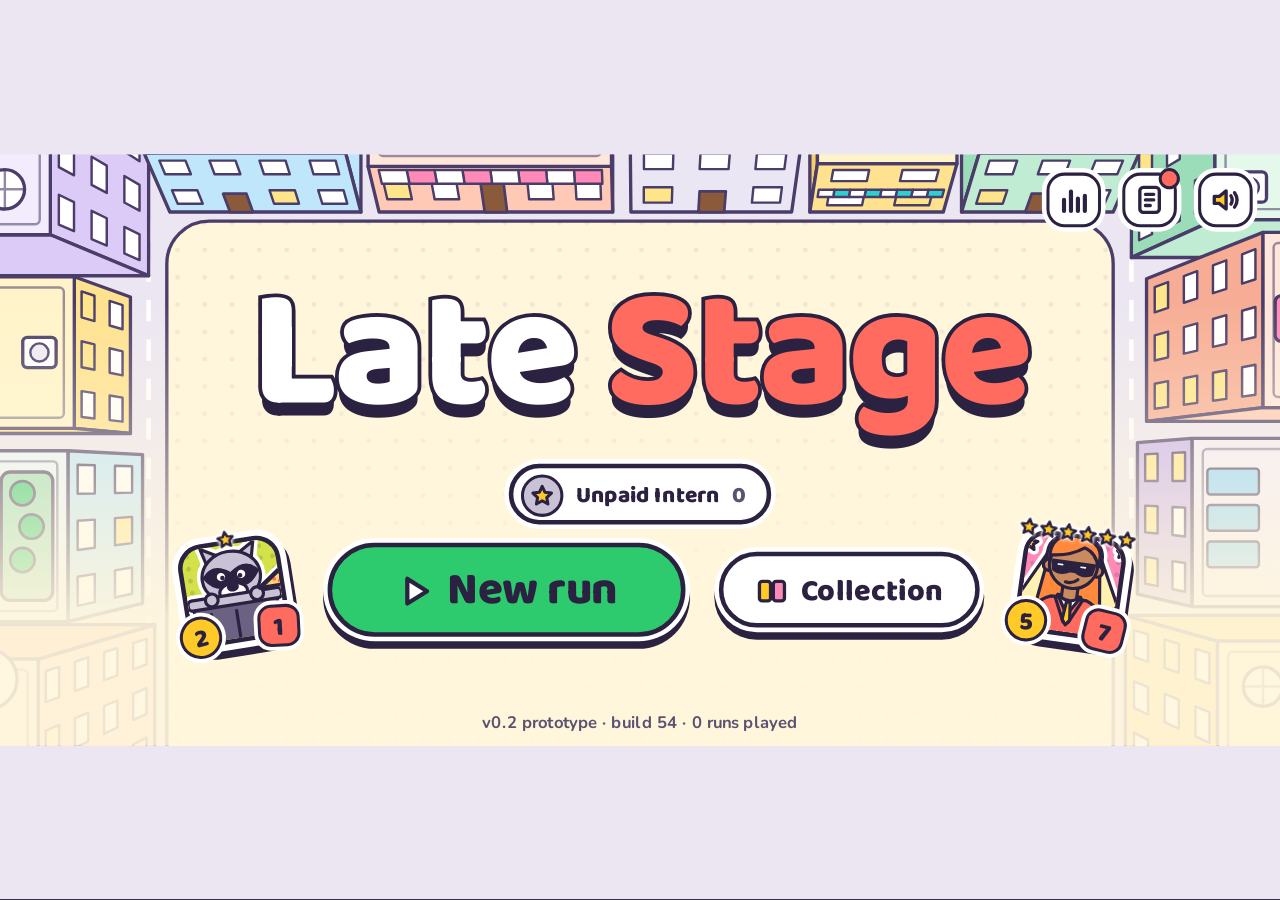
==== commit 54e8871e: "Deploy 60705adeff8f84b97cbb774747a816e939129634 60705adeff8f84b97cbb774747a816e939129634" ====
--- a/index.html
+++ b/index.html
@@ -246,16 +246,264 @@
 .logarrow{font-size:26px;font-weight:900;color:var(--ink);width:24px;text-align:center}
 .logtag{position:absolute;left:-2px;top:-8px;z-index:2;border:2.5px solid var(--ink);border-radius:999px;padding:1px 8px 0;font-family:'Baloo 2',sans-serif;font-weight:800;font-size:11px;letter-spacing:.08em}
 .logtag.new{background:#2ecb6e;color:#fff}.logtag.gone{background:#c9c2d6}
+.colltabs{display:flex;gap:8px}.colltabs .logtab{font-size:19px;padding:6px 16px 2px;box-shadow:0 0 0 3px #fff}
+.logpanel .loghead .logtabs .logtab{font-size:13.5px;padding:3px 9px 0}
+
+/* legendary foil */
+.card.legend{box-shadow:5px 7px 0 var(--ink),0 0 0 4px #ffc928}
+.foil{position:absolute;inset:0;border-radius:inherit;pointer-events:none;z-index:3;mix-blend-mode:color-dodge;opacity:.55;
+  background:linear-gradient(115deg,transparent 20%,rgba(255,120,200,.7) 32%,rgba(255,230,120,.8) 40%,rgba(120,240,255,.75) 48%,rgba(170,140,255,.7) 56%,transparent 68%);
+  background-size:300% 100%;animation:foil 3.2s linear infinite}
+.card .foil{border-radius:20px}.clip .foil{border-radius:50%}
+@keyframes foil{from{background-position:120% 0}to{background-position:-120% 0}}
+@media (prefers-reduced-motion:reduce){.foil{animation:none;background-position:50% 0}}
+/* collection: Feed pool */
+.logbody.deck{flex-direction:column;flex-wrap:nowrap;gap:10px}
+.tierrow{display:flex;align-items:center;gap:14px;padding:6px 6px 14px;border-radius:16px;transition:background .2s}
+.tierrow.flash,.legrow.flash{animation:flash .5s 2}
+@keyframes flash{50%{background:#ffd9d4}}
+.tierlab{width:58px;flex-shrink:0;display:flex;flex-direction:column;align-items:center;gap:8px}
+.tierlab .stars{display:flex;flex-wrap:wrap;justify-content:center;width:44px}
+.slots{display:flex;gap:4px}.slots i,.slotsdemo i{width:12px;height:12px;border-radius:50%;border:2.5px solid var(--ink);background:#fff;display:inline-block}
+.slots i.on,.slotsdemo i.on{background:#2ecb6e}
+.logcard.pick{cursor:pointer;transition:transform .15s,filter .15s}
+.logcard.pick:not(.on){filter:grayscale(.9) brightness(.92);opacity:.6;transform:scale(.94)}
+.logcard.pick.on .card{box-shadow:3px 4px 0 var(--ink),0 0 0 6px #2ecb6e}
+.logcard.pick.on .card.legend{box-shadow:3px 4px 0 var(--ink),0 0 0 6px #ffc928}
+.logcard .tick{position:absolute;right:-8px;top:-8px;z-index:4;width:30px;height:30px;border-radius:50%;background:#2ecb6e;border:3px solid var(--ink);display:flex;align-items:center;justify-content:center}
+.logcard .tick svg{stroke:#fff}
+.logcard .lock{position:absolute;left:44px;top:60px;z-index:4;background:#fff;border:3px solid var(--ink);border-radius:50%;padding:4px;display:flex}
+.legrow{display:flex;align-items:center;gap:8px;padding:2px 8px;font-family:'Baloo 2',sans-serif;font-size:14px;color:#5a5270;border-radius:12px}
+.gem{display:inline-block;width:18px;height:18px;transform:rotate(45deg);border:3px solid var(--ink);background:#fff;border-radius:4px}
+.gem.on{background:linear-gradient(135deg,#ff8ab8,#ffc928,#8fd4ff)}
+.legfan{display:flex;justify-content:center;gap:0}.legfan .logcard{margin:0 -6px}
+.legtut{display:flex;justify-content:center;gap:22px;font-family:'Baloo 2',sans-serif;font-weight:800;font-size:17px;color:#fff}
+.legtut>div{display:flex;align-items:center;gap:8px}.legtut>div>span:first-child:not(.gem){width:24px;height:24px;border-radius:50%;background:#ffc928;color:var(--ink);display:flex;align-items:center;justify-content:center;border:2.5px solid var(--ink);font-size:14px;padding-top:2px}
+.slotsdemo{display:inline-flex;gap:3px}
+.tierrow.legrow{background:linear-gradient(90deg,#fff6dc,#fff);padding-top:10px}.legat{font-family:'Baloo 2',sans-serif;font-size:13px;color:#5a5270}.tierrow.legrow .gem{width:22px;height:22px}
+.logcard.pick:not(.on):not(.locked):has(.legend){filter:grayscale(.25);opacity:.9}
+.card .meta.duo{gap:4px}.card .meta.duo .trb{font-size:9px;padding:0 5px}
+
+/* stats page */
+.stattiles{display:grid;grid-template-columns:1fr 1fr;gap:12px}
+.stattiles .tile{background:#fff;border:3px solid var(--ink);border-radius:20px;box-shadow:0 0 0 3px #fff,3px 5px 0 3px var(--ink);padding:10px 14px 8px;display:flex;flex-direction:column;gap:2px}
+.stattiles .tile.wide{grid-column:span 2;flex-direction:row;align-items:center;gap:12px}
+.stattiles b{font-family:'Baloo 2',sans-serif;font-weight:800;font-size:30px;line-height:1}
+.stattiles i,.stathow i{font-style:normal;font-size:12px;font-weight:800;color:#5a5270}
+.stattiles .tile.wide div{display:flex;flex-direction:column}
+.stattiles .rk{width:40px;height:40px;border-radius:50%;border:3px solid var(--ink);display:flex;align-items:center;justify-content:center}
+.statchart,.stathow{padding:10px 16px}
+.statchart>p,.stathow>p{margin:0;font-size:17px}.stathow>p span{font-family:inherit;font-size:12px;color:#5a5270;margin-left:6px}
+.statchart .bars{display:flex;align-items:flex-end;gap:6px;height:84px;margin-top:6px}
+.statchart .bars span{flex:1;max-width:22px;border:2.5px solid var(--ink);border-radius:7px 7px 3px 3px;position:relative}
+.statchart .bars em{position:absolute;left:0;right:0;top:-17px;text-align:center;font-style:normal;font-weight:800;font-size:11px}
+.stathow .lvl{display:flex;gap:10px;margin:8px 0 10px}
+.stathow .lvl div{flex:1;border:2.5px solid var(--ink);border-radius:14px;padding:4px 6px 2px;display:flex;flex-direction:column;align-items:center;gap:2px}
+.stathow .lvl b{font-family:'Baloo 2',sans-serif;font-size:15px}
+.stathow .nums{display:flex;gap:8px}.stathow .nums div{flex:1;display:flex;flex-direction:column;min-width:0}
+.stathow .nums b{font-family:'Baloo 2',sans-serif;font-size:17px;white-space:nowrap;overflow:hidden;text-overflow:ellipsis;display:flex;align-items:center;gap:4px}
+.stathow .dot{width:12px;height:12px;border-radius:50%;border:2px solid var(--ink);display:inline-block;flex-shrink:0}
+/* save code */
+.backup{padding:18px 22px}.backup .hint{margin:4px 0 8px;font-size:13px;font-weight:700;color:#5a5270}.backup .warn{color:#d8433a;min-height:18px}
+.backup .row{display:flex;gap:12px;align-items:stretch}
+.backup .code{flex:1;height:58px;resize:none;border:3px solid var(--ink);border-radius:14px;padding:8px 10px;font:700 11px/1.35 ui-monospace,monospace;color:var(--ink);background:#fff6dc;word-break:break-all}
+.backup .code.in{background:#fff}
+.backup .btn{position:relative;width:118px;font-size:17px;flex-shrink:0}.backup .copy,.backup .load{background:#ffc928}
+.backup .close{position:absolute;right:22px;bottom:16px;width:100px;height:40px}
+.stathow .nums div:nth-child(-n+3){flex:.75}.stathow .nums div:nth-child(n+4){flex:1.35}
+.stathow .nums b{font-size:16px}
+.stathow .nums div:last-child b{white-space:normal;font-size:13.5px;line-height:1.1}.stathow .nums div:nth-child(-n+3){flex:.65}.stathow .nums i{line-height:1.15}
+
+.statrange .logtab{font-size:14px;padding:4px 12px 1px;box-shadow:0 0 0 3px #fff}
+.statchart .bars.thin{gap:2px}.statchart .bars.thin span{border-width:2px;border-radius:4px 4px 2px 2px}
+.statchart svg.line{display:block;margin-top:6px}
+.stathow .lvl{margin:6px 0 6px}
+.stathow .favs{display:flex;align-items:center;gap:10px;margin-top:8px}
+.stathow .favs>i{width:62px;line-height:1.1}
+.stathow .fav{position:relative;border:0;background:none;padding:0;cursor:pointer}
+.stathow .fav .pic{display:block;width:46px;height:46px;border-radius:50%;border:3px solid var(--ink);overflow:hidden;position:relative;box-shadow:0 0 0 2px #fff}
+.stathow .fav img{position:absolute;left:50%;bottom:-3px;transform:translateX(-50%);width:56px;height:56px}
+.stathow .fav .cnt{position:absolute;right:-8px;bottom:-4px;background:#ffc928;border:2px solid var(--ink);border-radius:999px;font:800 11px/1 'Baloo 2',sans-serif;padding:3px 5px 1px}
+/* rewards track (Collection › Rewards) and the level-up pop-up */
+.rt-lvpill{display:inline-block;background:#ffc928;border:3px solid var(--ink);border-radius:999px;padding:6px 22px 2px;box-shadow:0 0 0 3px #fff;font-size:28px}
+.rt-flip{width:240px;height:336px;transform-origin:top center;perspective:900px}
+.rt-flip>div{position:absolute;inset:0;backface-visibility:hidden;transition:transform .5s cubic-bezier(.34,1.56,.64,1)}
+.rt-back{border:4px solid var(--ink);border-radius:24px;background:#ff6b5e;background-image:radial-gradient(rgba(43,33,64,.18) 2px,transparent 2.4px);background-size:14px 14px;box-shadow:5px 7px 0 var(--ink);display:flex;align-items:center;justify-content:center}
+.rt-back span{font-size:46px;line-height:.9;text-align:center;color:#fff;-webkit-text-stroke:3px var(--ink);paint-order:stroke fill}
+.rt-front{transform:rotateY(180deg)}
+.rt-flip.on .rt-back{transform:rotateY(-180deg)}.rt-flip.on .rt-front{transform:rotateY(0)}
+.rt-card .art{position:relative}.rt-card .art .rt-sil{position:absolute;left:50%;bottom:-6px;width:150px;height:150px;transform:translateX(-50%);fill:rgba(43,33,64,.2)}
+.rt-card .art .rt-q{position:absolute;left:0;right:0;top:22px;text-align:center;font-family:'Baloo 2',sans-serif;font-weight:800;font-size:76px;line-height:1;color:#fff;-webkit-text-stroke:4px var(--ink);paint-order:stroke fill}
+.rt-gain{display:flex;align-items:center;justify-content:center;gap:12px}
+.rt-scroll{position:absolute;inset:0;overflow-y:auto;overflow-x:hidden;-webkit-overflow-scrolling:touch;overscroll-behavior:contain;scrollbar-width:none}
+.rt-scroll::-webkit-scrollbar{display:none}
+.rt-tok{position:relative;flex-shrink:0}
+.rt-tok .rt-sil{position:absolute;left:3px;bottom:-4px;width:58px;height:58px;fill:rgba(43,33,64,.2)}
+.rt-tok .rt-q{position:absolute;left:0;right:0;top:9px;text-align:center;font-family:'Baloo 2',sans-serif;font-weight:800;font-size:34px;line-height:1;color:#fff;-webkit-text-stroke:2.5px var(--ink);paint-order:stroke fill}
+.rt-tok.rt-locked{filter:saturate(.35) brightness(1.08);opacity:.8}
+.rt-tok .rt-got{position:absolute;right:-9px;top:-9px;width:24px;height:24px;border-radius:50%;background:#2ecb6e;border:2.5px solid var(--ink);box-shadow:0 0 0 2px #fff;display:flex;align-items:center;justify-content:center;z-index:4}
+.rt-xp{position:relative;height:24px;border:2.5px solid var(--ink);border-radius:999px;background:#fff;overflow:hidden}
+.rt-xp i{position:absolute;left:0;top:0;bottom:0;background:#ffc928;border-right:2.5px solid var(--ink)}
+.rt-xp b{position:absolute;inset:0;display:flex;align-items:center;justify-content:center;padding-top:2px;font-family:'Baloo 2',sans-serif;font-weight:800;font-size:14px}
+.rt-cap{margin:0;font-family:'Baloo 2',sans-serif;font-weight:800;font-size:12px;letter-spacing:.08em;text-transform:uppercase;color:var(--muted)}
+.rt-nextrow{display:flex;gap:18px;margin:14px 0 0 4px;height:70px}
+.rt-nextl{margin:12px 0 0;font-family:'Baloo 2',sans-serif;font-weight:800;font-size:15px;line-height:1.05}.rt-nextl span{font-size:12px;color:var(--muted)}
+.rt-side{padding:16px 18px}
+.rt-lvl{position:absolute;left:16px;top:14px;width:58px;height:58px;border-radius:50%;background:#ffc928;border:3px solid var(--ink);box-shadow:0 0 0 3px #fff,2px 4px 0 3px var(--ink);display:flex;align-items:center;justify-content:center}
+.rt-lvl span{font-size:32px;padding-top:4px}
+.rt-lvlt{margin:6px 0 0 70px;font-size:24px;height:48px}.rt-lvlt small{display:block;font-size:13px;color:var(--muted);margin-top:2px}
+.rt-side .rt-cap{margin-top:12px}
+.rt-per{margin:5px 0 0;font-size:10.5px;font-weight:800;color:var(--muted);text-align:center}
+.rt-roadp{overflow:hidden;background:#fffaf0}
+.rt-inner{position:relative}
+.rt-road{position:absolute;left:0;top:0;fill:none;stroke-linecap:round}
+.rt-road .r0{stroke:var(--ink);stroke-width:42}.rt-road .r1{stroke:#fff;stroke-width:35}.rt-road .r2{stroke:#e2dbea;stroke-width:4;stroke-dasharray:2 12}
+.rt-road .r3{stroke:#ffc928;stroke-width:21}
+.rt-scene{position:absolute;width:200px;height:96px;pointer-events:none;opacity:.9}
+.rt-scene .rt-ground{position:absolute;left:14px;right:14px;bottom:4px;height:28px;border-radius:50%;opacity:.7}
+.rt-scene .pr{position:absolute;bottom:10px;display:block}.rt-scene .pr svg{display:block;width:100%;height:100%}
+.rt-scene .pr.big{width:60px;height:60px;bottom:12px}.rt-scene .pr.mid{width:44px;height:44px;bottom:14px}.rt-scene .pr.small{width:32px;height:32px;bottom:9px}
+.rt-scene.locked{filter:saturate(.45);opacity:.75}
+.rt-node{position:absolute;width:50px;height:50px;margin:-25px 0 0 -25px;border-radius:50%;background:#fff;border:3px solid var(--ink);box-shadow:0 0 0 3px #fff,2px 4px 0 3px var(--ink);display:flex;align-items:center;justify-content:center;z-index:2}
+.rt-node span{font-size:22px;padding-top:3px}
+.rt-node.locked span{color:#a59cb8}
+.rt-node.next{box-shadow:0 0 0 3px #fff,0 0 0 7px #ffc928,0 0 0 9.5px var(--ink),2px 4px 0 9.5px var(--ink)}
+.rt-node.leg{width:64px;height:64px;margin:-32px 0 0 -32px;border-radius:18px;transform:rotate(45deg);background:#ffd84a}
+.rt-node.leg.set{width:74px;height:74px;margin:-37px 0 0 -37px;background:conic-gradient(#14a052,#ff8ab8,#d4e24a,#b18cff,#5ab8ff,#ff8a3d,#4fd1c5,#14a052)}
+.rt-node.leg.set span{background:#ffd84a;border:3px solid var(--ink);border-radius:50%;width:42px;height:42px;display:flex;align-items:center;justify-content:center}
+.rt-node.leg span{transform:rotate(-45deg);font-size:24px}
+.rt-node.leg.locked{background:#fff1b8}.rt-node.leg.locked span{color:#b0902a}
+.rt-node.leg.set.locked{filter:saturate(.5)}
+.rt-node .rt-ok{position:absolute;right:-8px;top:-8px;width:22px;height:22px;border-radius:50%;background:#2ecb6e;border:2.5px solid var(--ink);display:flex;align-items:center;justify-content:center}
+.rt-node.leg .rt-ok{transform:rotate(-45deg)}
+.rt-node .rt-ok svg{width:13px;height:13px}
+.rt-grp{position:absolute;display:flex;flex-direction:column;gap:10px;z-index:1}
+.rt-grp.l{align-items:flex-end}
+.rt-toks{display:flex;gap:16px;padding-top:8px}
+.rt-toks.fan{gap:0;padding:12px 0 8px 4px}.rt-toks.fan .tok{width:50px;height:50px;margin-left:-32px;border-radius:13px;box-shadow:0 0 0 2.5px #fff,0 0 0 5px #ffc928,0 0 0 7px var(--ink)}.rt-toks.fan .tok:first-child{margin-left:0}
+.rt-toks.fan .tok .clip{border-radius:10px}.rt-toks.fan .rt-q{font-size:24px;top:6px}.rt-toks.fan .rt-sil{width:44px;height:44px}
+.rt-side .rt-toks.fan .tok{margin-left:-30px}.rt-side .rt-toks.fan .tok:first-child{margin-left:0}
+.rt-grp .rt-toks:not(.fan) .tok.gold{margin:6px 8px 4px}
+.rt-side .rt-toks:not(.fan) .tok.gold{margin:2px 8px 0}.rt-side .rt-nextrow:has(.gold) + .rt-nextl{margin-top:20px}
+.rt-glab{margin:0;font-family:'Baloo 2',sans-serif;font-weight:800;font-size:14px;line-height:1.05;width:168px}.rt-grp.l .rt-glab{text-align:right}
+.rt-glab span{display:block;font-size:11.5px;color:var(--muted);margin-top:2px}
+.rt-grp.locked .rt-glab{color:#8f86a6}
+.rt-peg{position:absolute;z-index:3;width:0;height:0}
+.rt-peg .av{position:absolute;left:-23px;top:-44px;width:46px;height:46px;border-radius:50%;overflow:hidden;border:3px solid var(--ink);box-shadow:0 0 0 3px #fff,0 4px 0 3px var(--ink)}
+.rt-peg span{position:absolute;left:-32px;top:-8px;width:64px;text-align:center;background:var(--ink);color:#fff;border-radius:999px;font-size:11px;padding:3px 0 1px;box-shadow:0 0 0 2px #fff}
+.rt-tok{cursor:pointer}
+.logcard .legat.lv{position:absolute;left:0;right:0;bottom:44px;text-align:center;z-index:6;font-family:'Baloo 2',sans-serif;font-weight:800;font-size:13px;color:var(--ink)}
+.rt-xpchip{position:relative;display:inline-flex;align-items:center;gap:4px;margin-left:10px;padding:3px 10px 1px;border:2.5px solid var(--ink);border-radius:999px;background:#ffc928;font-family:'Baloo 2',sans-serif;font-weight:800;font-size:15px}
+/* rewards track: v3 spacing (side panel, milestone tags) */
+.rt-side{padding:14px 18px}
+.rt-head{display:flex;align-items:center;gap:12px;height:56px}
+.rt-head .rt-lvl{position:relative;left:auto;top:auto;width:52px;height:52px;flex-shrink:0}
+.rt-head .rt-lvl span{font-size:28px}
+.rt-head .rt-lvlt{margin:0;height:auto;font-size:24px;line-height:1}.rt-head .rt-lvlt small{margin-top:3px}
+.rt-side .rt-xp{margin-top:12px}
+.rt-per{margin:6px 0 0}
+.rt-nexthead{display:flex;align-items:center;justify-content:space-between;gap:6px;margin-top:14px;padding-top:12px;border-top:2.5px dashed #e2dbea}
+.rt-side .rt-nexthead .rt-cap{margin:0}
+.rt-side .rt-nextrow{justify-content:center;margin:16px 0 0;height:72px;gap:20px}
+.rt-side .rt-nextl{margin:12px 0 0;text-align:center;font-size:14px;line-height:1.1}
+.rt-side .rt-nextrow:has(.gold) + .rt-nextl{margin-top:16px}
+.rt-tag{display:inline-flex;align-items:center;gap:5px;align-self:center;white-space:nowrap;background:#fff;border:2.5px solid var(--ink);border-radius:999px;padding:3px 10px 1px 5px;font-family:'Baloo 2',sans-serif;font-weight:800;font-size:12.5px;line-height:1.2}
+.rt-tag i{width:12px;height:12px;border-radius:50%;border:2px solid var(--ink);flex-shrink:0}
+.rt-tag.leg{background:#fff6c2}
+.rt-grp{align-items:center !important;gap:12px}
+.rt-grp.locked .rt-tag{color:#8f86a6;border-color:#a59cb8}
+.rt-nexthead{margin-top:10px;padding-top:10px}
+.rt-side .rt-nexthead .rt-cap{white-space:nowrap}
+.rt-side .rt-nextrow{margin-top:12px}
+.rt-side .rt-nextl{margin-top:8px;font-size:12.5px;display:-webkit-box;-webkit-line-clamp:2;-webkit-box-orient:vertical;overflow:hidden}
+.rt-side .rt-nextrow:has(.gold) + .rt-nextl{margin-top:12px}
+.rt-nexthead{margin-top:8px;padding-top:8px}
+.rt-side .rt-nextrow{margin-top:10px}
+.rt-side .rt-nextl{margin-top:20px}
+/* stats page: How you play v2 (aligned rows) */
+.stathow{display:flex;flex-direction:column;gap:9px}
+.stathow .hhead{display:flex;align-items:center;justify-content:space-between;height:24px}
+.stathow .hhead p{margin:0;font-size:17px}
+.stathow .ftribe{display:inline-flex;align-items:center;gap:5px;border:2.5px solid var(--ink);border-radius:999px;padding:2px 10px 0 4px;font:800 13px/1.3 'Baloo 2',sans-serif;background:#fff}
+.stathow .ftribe>i{font-size:11px;color:#8f86a6;margin:0 2px 0 4px}
+.stathow .hrow{display:flex;align-items:center;gap:10px;margin:0}
+.stathow .hrow>i{width:66px;flex-shrink:0;line-height:1.1}
+.stathow .cells{flex:1;display:flex;gap:8px;min-width:0}
+.stathow .cell{flex:1;height:34px;border:2.5px solid var(--ink);border-radius:12px;display:flex;align-items:center;justify-content:center;gap:5px;background:#fff;min-width:0;padding:2px 6px 0}
+.stathow .cell b{font-family:'Baloo 2',sans-serif;font-size:17px;line-height:1;white-space:nowrap}
+.stathow .cell small{font:800 11.5px/1 'Baloo 2',sans-serif;color:#5a5270}
+.stathow .cell.lv{justify-content:flex-start;gap:6px;padding-left:5px}
+.stathow .cell.lv .tierpill{flex-shrink:0;margin-top:-2px}
+.stathow .cell.lv b{font-size:15px}
+.stathow .hrow.favs{margin-top:2px}
+.stathow{gap:8px}
+.stathow .cells{gap:7px}
+.stathow .cell.lv{justify-content:center;gap:4px;padding:2px 3px 0}
+.stathow .cell.lv b{font-size:14.5px}.stathow .cell.lv small{font-size:10.5px}
+.stathow .hrow.favs{margin-top:0}
+/* the Night Line (rating track): a night train through the city */
+.rm-switch .logtab{font-size:14px;padding:4px 12px 1px;box-shadow:0 0 0 3px #fff}
+.rm-panel{background:#141030}
+.rm-scroll{position:absolute;inset:0;border-radius:21px;overflow-x:auto;overflow-y:hidden;-webkit-overflow-scrolling:touch;overscroll-behavior:contain;scrollbar-width:none}
+.rm-scroll::-webkit-scrollbar{display:none}
+.rm-inner{position:relative;overflow:hidden}
+.rm-inner>svg,.rm-inner>i,.rm-sky{position:absolute;left:0;top:0;pointer-events:none}
+.rm-sky{width:100%;height:100%;background:linear-gradient(#120e2b 0%,#1d1640 45%,#352a5c 78%,#4a3b6e 100%)}
+.rm-moon{position:absolute;left:520px;top:26px;width:34px;height:34px;border-radius:50%;background:#fff6d6;box-shadow:0 0 0 8px rgba(255,246,214,.08),0 0 40px 14px rgba(255,236,190,.22)}
+.rm-stars{position:absolute;left:0;top:0}
+.rm-far{opacity:.95}
+.rm-fog{display:block;height:100%;width:calc(100% + 600px);left:-300px !important;background-repeat:repeat-x}
+.rm-fog.f1{top:60px !important;background-image:radial-gradient(ellipse 260px 60px at 50% 70%,rgba(190,180,235,.16),transparent 70%);background-size:520px 220px;animation:rmfog 60s linear infinite}
+.rm-fog.f2{top:96px !important;background-image:radial-gradient(ellipse 220px 46px at 50% 60%,rgba(205,198,240,.2),transparent 72%);background-size:440px 200px;animation:rmfog 44s linear infinite reverse}
+.rm-fog.f3{top:150px !important;background-image:radial-gradient(ellipse 300px 50px at 50% 80%,rgba(220,214,250,.18),transparent 70%);background-size:600px 160px;animation:rmfog 52s linear infinite}
+@keyframes rmfog{from{transform:translateX(0)}to{transform:translateX(-520px)}}
+.rm-tv{animation:rmtv 2.6s steps(1) infinite}
+@keyframes rmtv{0%{opacity:.2}9%{opacity:.85}17%{opacity:.35}26%{opacity:1}38%{opacity:.5}47%{opacity:.15}58%{opacity:.9}66%{opacity:.4}79%{opacity:.75}90%{opacity:.25}}
+.rm-walk{animation:rmwalk 9s ease-in-out infinite}
+@keyframes rmwalk{0%,12%{transform:translateX(-14px)}45%,58%{transform:translateX(12px)}92%,100%{transform:translateX(-14px)}}
+.rm-blink{animation:rmblink 2.4s steps(1) infinite}@keyframes rmblink{0%{opacity:1}50%{opacity:.15}}
+.rm-stn{position:absolute;top:142px;width:150px;margin-left:-75px;height:80px;pointer-events:none}
+.rm-stn svg{position:absolute;left:0;top:0}
+.rm-stn .rm-glow{position:absolute;left:15px;top:20px;width:120px;height:90px;border-radius:50%;background:radial-gradient(closest-side,rgba(255,226,150,.55),transparent);filter:blur(2px)}
+.rm-stn.locked .rm-glow{display:none}
+.rm-sign{position:absolute;left:50%;top:-18px;transform:translateX(-50%);display:inline-flex;align-items:center;gap:3px;white-space:nowrap;background:#fff;border:2.5px solid #171230;border-radius:999px;padding:2px 10px 0 7px;font-size:13px;box-shadow:0 0 0 2.5px rgba(255,255,255,.25)}
+.rm-sign svg{position:relative;width:12px;height:12px}
+.rm-stn.locked .rm-sign{background:#4a4270;color:#c9c2e6}
+.rm-stn.next .rm-sign{background:#ffc928}
+.rm-grp{transform:translateX(-50%);align-items:center !important;z-index:4}
+.rm-grp .rt-toks{gap:12px;padding-top:4px}
+.rm-grp .rt-tok{box-shadow:0 0 0 3px #fff,0 0 22px 6px rgba(255,220,140,.25),2px 4px 0 3px #171230}
+.rm-grp.locked .rt-tok{box-shadow:0 0 0 3px #8f86b6,2px 4px 0 3px #171230;filter:saturate(.4) brightness(.75);opacity:1}
+.rm-train{position:absolute;width:0;height:0;z-index:3}
+.rm-trainsvg{position:absolute;left:-232px;top:0;display:block}
+.rm-train .av{position:absolute;left:-58px;top:-26px;width:34px;height:34px;border-radius:50%;overflow:hidden;border:3px solid #171230;box-shadow:0 0 0 2.5px #fff}
+.rm-train .av img{position:absolute;left:50%;bottom:-3px;transform:translateX(-50%);width:42px;height:42px}
+.rm-now{position:absolute;left:-116px;top:-22px;background:#171230;color:#fff;border:2px solid #fff;border-radius:999px;font-size:12px;padding:2px 9px 0;white-space:nowrap}
+.rm-beam{position:absolute;left:-6px;top:-24px;width:330px;height:116px;clip-path:polygon(0 47%,100% 0,100% 100%,0 57%);background:linear-gradient(90deg,rgba(255,240,196,.75),rgba(255,236,190,.3) 45%,transparent 92%);filter:blur(5px);mix-blend-mode:screen;pointer-events:none}
+.rm-beamfog{position:absolute;left:40px;top:-6px;width:240px;height:80px;border-radius:50%;background:radial-gradient(closest-side,rgba(255,240,206,.28),transparent);mix-blend-mode:screen;pointer-events:none}
+.rm-badge{background:#352a5c !important}.rm-badge span{color:#ffc928}
+.rm-xp i{background:#ffc928}
+@media (prefers-reduced-motion:reduce){.rm-fog,.rm-tv,.rm-walk,.rm-blink{animation:none}}
+.rm-fog.f1{background-image:radial-gradient(ellipse 260px 60px at 50% 70%,rgba(190,180,235,.24),transparent 70%)}
+.rm-fog.f2{background-image:radial-gradient(ellipse 220px 46px at 50% 60%,rgba(205,198,240,.3),transparent 72%)}
+.rm-fog.f3{top:170px !important;background-image:radial-gradient(ellipse 300px 44px at 50% 50%,rgba(220,214,250,.26),transparent 70%);background-size:600px 120px}
+.rt-side .rt-nextrow:has(.gold){height:84px}.rt-side .rt-nextrow:has(.gold) + .rt-nextl{margin-top:14px}
+.rm-haze{display:block;width:100%;height:100%;background:linear-gradient(transparent 38%,rgba(178,168,226,.16) 58%,rgba(200,192,240,.24) 70%,transparent 74%,transparent 86%,rgba(255,200,140,.10) 100%)}
+.rm-stn{top:210px}
+.rm-fog.f1{top:110px !important}.rm-fog.f2{top:150px !important}.rm-fog.f3{top:214px !important}
+.rm-haze{background:linear-gradient(transparent 48%,rgba(178,168,226,.14) 66%,rgba(205,198,240,.26) 84%,rgba(205,198,240,.1) 92%,transparent 93%)}
+.avbadge{position:absolute;left:50%;top:-10px;transform:translateX(-50%);background:#ffc928;border:2.5px solid var(--ink);border-radius:999px;padding:2px 10px 0;font-size:12px;box-shadow:0 0 0 2.5px #fff;z-index:2}
+.avbtn{display:flex;align-items:center;justify-content:center;gap:6px}
 </style></head>
 <body><div id="wrap"><div id="stage"><div id="core"></div></div></div><div id="inset" aria-hidden="true"></div><div class="rotate"><span>Turn your phone sideways</span></div>
-<script>window.LS_BUILD={"n": "34", "sha": "0265f56", "date": "2026-11-07"};</script>
-<script>window.LS_CARDS=[{"name": "Dropshipper", "tribe": "Hustler", "tier": 1, "atk": 2, "hp": 3, "style": "PI", "text": "First Impression: next turn, gain 1 extra gold.", "face": "First Impression: next turn, gain 1 extra gold.", "flavour": "Ships from a warehouse he has never seen.", "taunt": false, "shield": false, "toxic": false, "rebrand": false, "collab": false, "kind": "fi", "sellbait": false, "discover": null, "twice": false, "art": "dropshipper", "fit": 13.5, "html": "<b class=\"kw\">First Impression:</b> next turn, gain <b class=\"v\">1 extra gold</b>.", "full_html": "<b class=\"kw\">First Impression:</b> next turn, gain <b class=\"v\">1 extra gold</b>.", "gold_html": "<b class=\"kw\">First Impression:</b> next turn, gain <b class=\"v\">2 extra gold</b>.", "gold_face": "<b class=\"kw\">First Impression:</b> next turn, gain <b class=\"v\">2 extra gold</b>.", "gold_fit": 13.5, "token": false}, {"name": "Unpaid Intern", "tribe": "Hustler", "tier": 1, "atk": 2, "hp": 2, "style": "EX", "text": "Sells for 2 gold instead of 1.", "face": "Sells for 2 gold instead of 1.", "flavour": "Paid in exposure. And coffee runs.", "taunt": false, "shield": false, "toxic": false, "rebrand": false, "collab": false, "kind": "stat", "sellbait": true, "discover": null, "twice": false, "art": "intern", "fit": 13.5, "html": "Sells for <b class=\"v\">2 gold</b> instead of 1.", "full_html": "Sells for <b class=\"v\">2 gold</b> instead of 1.", "gold_html": "Sells for <b class=\"v\">4 gold</b> instead of 1.", "gold_face": "Sells for <b class=\"v\">4 gold</b> instead of 1.", "gold_fit": 13.5, "token": false}, {"name": "Grindset Guru", "tribe": "Hustler", "tier": 1, "atk": 2, "hp": 2, "style": "PI", "text": "After you hire another Hustler, gain +1/+1.", "face": "After you hire another Hustler, gain +1/+1.", "flavour": "Up at 4 a.m. Posts about it at 4:01.", "taunt": false, "shield": false, "toxic": false, "rebrand": false, "collab": false, "kind": "eng", "sellbait": false, "discover": null, "twice": false, "art": "grindset", "fit": 13.5, "html": "After you hire another Hustler, gain <b class=\"v\">+1/+1</b>.", "full_html": "After you hire another Hustler, gain <b class=\"v\">+1/+1</b>.", "gold_html": "After you hire another Hustler, gain <b class=\"v\">+2/+2</b>.", "gold_face": "After you hire another Hustler, gain <b class=\"v\">+2/+2</b>.", "gold_fit": 13.5, "token": false}, {"name": "Middle Manager", "tribe": "Hustler", "tier": 2, "atk": 3, "hp": 4, "style": "EX", "text": "Attention Seeker. End of turn: take +1/+1 from the minion to its left. If that kills it, gain 2 extra gold next turn.", "face": "Attention Seeker. End of turn: take +1/+1 from the minion on its left. If it dies, +2 gold next turn.", "flavour": "Circling back on your circle back.", "taunt": true, "shield": false, "toxic": false, "rebrand": false, "collab": false, "kind": "eng", "sellbait": false, "discover": null, "twice": false, "art": "manager", "fit": 12.5, "html": "<b class=\"kw\">Attention Seeker.</b> <b class=\"tg\">End of turn:</b> take <b class=\"v\">+1/+1</b> from the minion on its left. If it dies, <b class=\"v\">+2 gold</b> next turn.", "full_html": "<b class=\"kw\">Attention Seeker.</b> <b class=\"tg\">End of turn:</b> take <b class=\"v\">+1/+1</b> from the minion to its left. If that kills it, gain <b class=\"v\">2 extra gold</b> next turn.", "gold_html": "<b class=\"kw\">Attention Seeker.</b> End of turn, <b class=\"v\">twice</b>: take <b class=\"v\">+1/+1</b> from the minion to its left. If that kills it, gain <b class=\"v\">2 extra gold</b> next turn.", "gold_face": "<b class=\"kw\">Attention Seeker.</b> End of turn, <b class=\"v\">twice</b>: take <b class=\"v\">+1/+1</b> from the minion to its left. If that kills it, gain <b class=\"v\">2 extra gold</b> next turn.", "gold_fit": 11.3, "token": false}, {"name": "Sneaker Reseller", "tribe": "Hustler", "tier": 2, "atk": 2, "hp": 3, "style": "EX", "text": "Once per turn, after you sell a minion: give your Hustlers +2/+2.", "face": "Once per turn, after you sell a minion: give your Hustlers +2/+2.", "flavour": "Bought all forty pairs. Wears none.", "taunt": false, "shield": false, "toxic": false, "rebrand": false, "collab": false, "kind": "eng", "sellbait": false, "discover": null, "twice": false, "art": "reseller", "fit": 13.5, "html": "<b class=\"tg\">Once per turn,</b> after you sell a minion: give your Hustlers <b class=\"v\">+2/+2</b>.", "full_html": "<b class=\"tg\">Once per turn,</b> after you sell a minion: give your Hustlers <b class=\"v\">+2/+2</b>.", "gold_html": "<b class=\"tg\">Once per turn,</b> after you sell a minion: give your Hustlers <b class=\"v\">+4/+4</b>.", "gold_face": "<b class=\"tg\">Once per turn,</b> after you sell a minion: give your Hustlers <b class=\"v\">+4/+4</b>.", "gold_fit": 13.5, "token": false}, {"name": "Side Hustle", "tribe": "Hustler", "tier": 2, "atk": 2, "hp": 3, "style": "PI", "text": "Side Gig (1): give another Hustler +3/+3.", "face": "Side Gig (1): give another Hustler +3/+3.", "flavour": "Drives for three apps between meetings.", "taunt": false, "shield": false, "toxic": false, "rebrand": false, "collab": false, "kind": "eng", "sellbait": false, "discover": null, "twice": false, "art": "gigworker", "fit": 13.5, "html": "<b class=\"tg\">Side Gig (1):</b> give another Hustler <b class=\"v\">+3/+3</b>.", "full_html": "<b class=\"tg\">Side Gig (1):</b> give another Hustler <b class=\"v\">+3/+3</b>.", "gold_html": "<b class=\"tg\">Side Gig (1):</b> give another Hustler <b class=\"v\">+6/+6</b>.", "gold_face": "<b class=\"tg\">Side Gig (1):</b> give another Hustler <b class=\"v\">+6/+6</b>.", "gold_fit": 13.5, "token": false}, {"name": "Thought Leader", "tribe": "Hustler", "tier": 4, "atk": 4, "hp": 5, "style": "PI", "text": "Every 4 gold you spend: give your other Hustlers +1/+1.", "face": "Every 4 gold you spend: give your other Hustlers +1/+1.", "flavour": "Agree? Repost if you agree.", "taunt": false, "shield": false, "toxic": false, "rebrand": false, "collab": false, "kind": "eng", "sellbait": false, "discover": null, "twice": false, "art": "thoughtleader", "fit": 13.5, "html": "Every <b class=\"v\">4 gold</b> you spend: give your other Hustlers <b class=\"v\">+1/+1</b>.", "full_html": "Every <b class=\"v\">4 gold</b> you spend: give your other Hustlers <b class=\"v\">+1/+1</b>.", "gold_html": "Every <b class=\"v\">4 gold</b> you spend: give your other Hustlers <b class=\"v\">+2/+2</b>.", "gold_face": "Every <b class=\"v\">4 gold</b> you spend: give your other Hustlers <b class=\"v\">+2/+2</b>.", "gold_fit": 13.5, "token": false}, {"name": "Crypto Bro", "tribe": "Hustler", "tier": 3, "atk": 4, "hp": 5, "style": "EX", "text": "Sells for 1 more gold for each turn on your board (max 7). Crashes to 0 after 6 turns.", "face": "Sells for +1 gold per turn on board (max 7). Crashes to 0 after 6 turns.", "flavour": "Have fun staying poor.", "taunt": false, "shield": false, "toxic": false, "rebrand": false, "collab": false, "kind": "eng", "sellbait": false, "discover": null, "twice": false, "art": "cryptobro", "fit": 13.5, "html": "Sells for <b class=\"v\">+1 gold</b> per turn on board (max 7). Crashes to 0 after 6 turns.", "full_html": "Sells for 1 more gold for each turn on your board (max 7). Crashes to 0 after 6 turns.", "gold_html": "Sells for 2 more gold for each turn on your board (max 14). Crashes to 0 after 6 turns.", "gold_face": "Sells for <b class=\"v\">+2 gold</b> per turn on board (max 14). Crashes to 0 after 6 turns.", "gold_fit": 13.5, "token": false}, {"name": "Golden Parachute Exec", "tribe": "Hustler", "tier": 3, "atk": 4, "hp": 3, "style": "EX", "text": "Legacy: next turn, gain 2 extra gold.", "face": "Legacy: next turn, gain 2 extra gold.", "flavour": "Failed upwards. Landed softly.", "taunt": false, "shield": false, "toxic": false, "rebrand": false, "collab": false, "kind": "eng", "sellbait": false, "discover": null, "twice": false, "art": "parachute", "fit": 13.5, "html": "<b class=\"kw\">Legacy:</b> next turn, gain <b class=\"v\">2 extra gold</b>.", "full_html": "<b class=\"kw\">Legacy:</b> next turn, gain <b class=\"v\">2 extra gold</b>.", "gold_html": "<b class=\"kw\">Legacy:</b> next turn, gain <b class=\"v\">4 extra gold</b>.", "gold_face": "<b class=\"kw\">Legacy:</b> next turn, gain <b class=\"v\">4 extra gold</b>.", "gold_fit": 13.5, "token": false}, {"name": "Venture Capitalist", "tribe": "Hustler", "tier": 3, "atk": 3, "hp": 4, "style": "PI", "text": "First Impression: invest up to 4 of your gold: give a minion +3/+3 per gold invested.", "face": "First Impression: invest up to 4 gold. A minion gets +3/+3 per gold.", "flavour": "Loves the vision. Hates the margins.", "taunt": false, "shield": false, "toxic": false, "rebrand": false, "collab": false, "kind": "fi", "sellbait": false, "discover": null, "twice": false, "art": "vc", "fit": 13.5, "html": "<b class=\"kw\">First Impression:</b> invest up to <b class=\"v\">4 gold</b>. A minion gets <b class=\"v\">+3/+3</b> per gold.", "full_html": "<b class=\"kw\">First Impression:</b> invest up to 4 of your gold: give a minion <b class=\"v\">+3/+3</b> per gold invested.", "gold_html": "<b class=\"kw\">First Impression:</b> invest up to 4 of your gold: give a minion <b class=\"v\">+6/+6</b> per gold invested.", "gold_face": "<b class=\"kw\">First Impression:</b> invest up to <b class=\"v\">4 gold</b>. A minion gets <b class=\"v\">+6/+6</b> per gold.", "gold_fit": 13.5, "token": false}, {"name": "Corporate Raider", "tribe": "Hustler", "tier": 4, "atk": 5, "hp": 5, "style": "EX", "text": "Start of combat: deal 6 damage to the enemy minion with the lowest Health. If it dies, gain 1 extra gold next turn.", "face": "Start of combat: deal 6 damage to the enemy minion with the lowest Health. If it dies, gain 1 extra gold next turn.", "flavour": "Synergy, but with teeth.", "taunt": false, "shield": false, "toxic": false, "rebrand": false, "collab": false, "kind": "eng", "sellbait": false, "discover": null, "twice": false, "art": "raider", "fit": 11, "html": "<b class=\"tg\">Start of combat:</b> deal <b class=\"v\">6 damage</b> to the enemy minion with the lowest Health. If it dies, gain <b class=\"v\">1 extra gold</b> next turn.", "full_html": "<b class=\"tg\">Start of combat:</b> deal <b class=\"v\">6 damage</b> to the enemy minion with the lowest Health. If it dies, gain <b class=\"v\">1 extra gold</b> next turn.", "gold_html": "Start of combat, <b class=\"v\">twice</b>: deal <b class=\"v\">6 damage</b> to the enemy minion with the lowest Health. For each that dies, gain <b class=\"v\">1 extra gold</b> next turn.", "gold_face": "Start of combat, <b class=\"v\">twice</b>: deal <b class=\"v\">6 damage</b> to the enemy minion with the lowest Health. For each that dies, gain <b class=\"v\">1 extra gold</b> next turn.", "gold_fit": 10.5, "token": false}, {"name": "Consultant", "tribe": "Hustler", "tier": 5, "atk": 6, "hp": 7, "style": "PI", "text": "Every 3 gold you spend: give your other Hustlers +1/+1. Your \"every 4 gold you spend\" effects trigger every 3 gold instead.", "face": "Every 3 gold you spend: other Hustlers +1/+1. \"Every 4 gold\" effects trigger every 3.", "flavour": "Billed you for this sentence.", "taunt": false, "shield": false, "toxic": false, "rebrand": false, "collab": false, "kind": "eng", "sellbait": false, "discover": null, "twice": false, "art": "consultant", "fit": 13.5, "html": "Every <b class=\"v\">3 gold</b> you spend: other Hustlers <b class=\"v\">+1/+1</b>. \"Every <b class=\"v\">4 gold</b>\" effects trigger every 3.", "full_html": "Every <b class=\"v\">3 gold</b> you spend: give your other Hustlers <b class=\"v\">+1/+1</b>. Your \"every <b class=\"v\">4 gold</b> you spend\" effects trigger every <b class=\"v\">3 gold</b> instead.", "gold_html": "Every <b class=\"v\">3 gold</b> you spend: give your other Hustlers <b class=\"v\">+2/+2</b>. Your \"every <b class=\"v\">4 gold</b> you spend\" effects trigger every <b class=\"v\">2 gold</b> instead.", "gold_face": "Every <b class=\"v\">3 gold</b> you spend: give your other Hustlers <b class=\"v\">+2/+2</b>. Your \"every <b class=\"v\">4 gold</b> you spend\" effects trigger every <b class=\"v\">2 gold</b> instead.", "gold_fit": 11.2, "token": false}, {"name": "Private Equity", "tribe": "Hustler", "tier": 5, "atk": 6, "hp": 8, "style": "EX", "text": "End of turn: Acquire the highest-Attack minion in the Feed: gain half its stats and it leaves the Feed.", "face": "End of turn: Acquire the highest-Attack Feed minion: gain half its stats.", "flavour": "Bought the shop. Sold the shelves.", "taunt": false, "shield": false, "toxic": false, "rebrand": false, "collab": false, "kind": "eng", "sellbait": false, "discover": null, "twice": false, "art": "privateequity", "fit": 13.5, "html": "<b class=\"tg\">End of turn:</b> <b class=\"kw\">Acquire</b> the highest-Attack Feed minion: gain half its stats.", "full_html": "<b class=\"tg\">End of turn:</b> <b class=\"kw\">Acquire</b> the highest-Attack minion in the Feed: gain half its stats and it leaves the Feed.", "gold_html": "<b class=\"tg\">End of turn:</b> <b class=\"kw\">Acquire</b> the two highest-Attack minions in the Feed: gain half their stats and they leave the Feed.", "gold_face": "<b class=\"tg\">End of turn:</b> <b class=\"kw\">Acquire</b> the two highest-Attack minions in the Feed: gain half their stats and they leave the Feed.", "gold_fit": 10.9, "token": false}, {"name": "Unicorn Startup", "tribe": "Hustler", "tier": 6, "atk": 7, "hp": 9, "style": "PI", "text": "End of turn: give your other Hustlers +1/+1 for every 2 gold you spent this turn.", "face": "End of turn: other Hustlers get +1/+1 per 2 gold you spent.", "flavour": "Valued at a billion. Profit: pending.", "taunt": false, "shield": false, "toxic": false, "rebrand": false, "collab": false, "kind": "eng", "sellbait": false, "discover": null, "twice": false, "art": "unicorn", "fit": 13.5, "html": "<b class=\"tg\">End of turn:</b> other Hustlers get <b class=\"v\">+1/+1</b> per <b class=\"v\">2 gold</b> you spent.", "full_html": "<b class=\"tg\">End of turn:</b> give your other Hustlers <b class=\"v\">+1/+1</b> for every <b class=\"v\">2 gold</b> you spent this turn.", "gold_html": "<b class=\"tg\">End of turn:</b> give your other Hustlers <b class=\"v\">+2/+2</b> for every <b class=\"v\">2 gold</b> you spent this turn.", "gold_face": "<b class=\"tg\">End of turn:</b> other Hustlers get <b class=\"v\">+2/+2</b> per <b class=\"v\">2 gold</b> you spent.", "gold_fit": 13.5, "token": false}, {"name": "Too Big to Fail", "tribe": "Hustler", "tier": 6, "atk": 8, "hp": 8, "style": "EX", "text": "Attention Seeker. The first time it would die each combat, it survives with 1 Health and your other Hustlers get +4/+4 permanently.", "face": "Attention Seeker. Survives its first death each combat at 1 Health. Other Hustlers get +4/+4 permanently.", "flavour": "Somebody else will pay for this.", "taunt": true, "shield": false, "toxic": false, "rebrand": false, "collab": false, "kind": "eng", "sellbait": false, "discover": null, "twice": false, "art": "toobig", "fit": 11.5, "html": "<b class=\"kw\">Attention Seeker.</b> Survives its first death each combat at 1 Health. Other Hustlers get <b class=\"v\">+4/+4</b> permanently.", "full_html": "<b class=\"kw\">Attention Seeker.</b> The first time it would die each combat, it survives with 1 Health and your other Hustlers get <b class=\"v\">+4/+4</b> permanently.", "gold_html": "<b class=\"kw\">Attention Seeker.</b> The first time it would die each combat, it survives with 1 Health and your other Hustlers get <b class=\"v\">+8/+8</b> permanently.", "gold_face": "<b class=\"kw\">Attention Seeker.</b> Survives its first death each combat at 1 Health. Other Hustlers get <b class=\"v\">+8/+8</b> permanently.", "gold_fit": 11.5, "token": false}, {"name": "Reply Guy", "tribe": "Influencer", "tier": 1, "atk": 2, "hp": 2, "style": "FO", "text": "Legacy: summon a 1/1 Follower.", "face": "Legacy: summon a 1/1 Follower.", "flavour": "Actually, \u2026", "taunt": false, "shield": false, "toxic": false, "rebrand": false, "collab": false, "kind": "eng", "sellbait": false, "discover": null, "twice": false, "art": "replyguy", "fit": 13.5, "html": "<b class=\"kw\">Legacy:</b> summon a 1/1 Follower.", "full_html": "<b class=\"kw\">Legacy:</b> summon a 1/1 Follower.", "gold_html": "<b class=\"kw\">Legacy:</b> summon two 1/1 Followers.", "gold_face": "<b class=\"kw\">Legacy:</b> summon two 1/1 Followers.", "gold_fit": 12.9, "token": false}, {"name": "Engagement Bot", "tribe": "Influencer", "tier": 1, "atk": 2, "hp": 2, "style": "MC", "text": "First Impression: get 1 Like.", "face": "First Impression: get 1 Like.", "flavour": "Great post! Check my profile.", "taunt": false, "shield": false, "toxic": false, "rebrand": false, "collab": false, "kind": "fi", "sellbait": false, "discover": null, "twice": false, "art": "engagementbot", "fit": 13.5, "html": "<b class=\"kw\">First Impression:</b> get 1 <b class=\"kw\">Like</b>.", "full_html": "<b class=\"kw\">First Impression:</b> get 1 <b class=\"kw\">Like</b>.", "gold_html": "<b class=\"kw\">First Impression:</b> get 2 <b class=\"kw\">Likes</b>.", "gold_face": "<b class=\"kw\">First Impression:</b> get 2 <b class=\"kw\">Likes</b>.", "gold_fit": 13.3, "token": false}, {"name": "Stan Account", "tribe": "Influencer", "tier": 3, "atk": 3, "hp": 4, "style": "MC", "text": "End of turn: get 2 Likes.", "face": "End of turn: get 2 Likes.", "flavour": "Would die for them. Has never met them.", "taunt": false, "shield": false, "toxic": false, "rebrand": false, "collab": false, "kind": "eng", "sellbait": false, "discover": null, "twice": false, "art": "stanaccount", "fit": 13.5, "html": "<b class=\"tg\">End of turn:</b> get 2 <b class=\"kw\">Likes</b>.", "full_html": "<b class=\"tg\">End of turn:</b> get 2 <b class=\"kw\">Likes</b>.", "gold_html": "<b class=\"tg\">End of turn:</b> get 4 <b class=\"kw\">Likes</b>.", "gold_face": "<b class=\"tg\">End of turn:</b> get 4 <b class=\"kw\">Likes</b>.", "gold_fit": 13.5, "token": false}, {"name": "Giveaway Host", "tribe": "Influencer", "tier": 2, "atk": 1, "hp": 3, "style": "FO", "text": "End of turn: your Followers get +1/+1 this game.", "face": "End of turn: your Followers get +1/+1 this game.", "flavour": "Like, share, tag three friends.", "taunt": false, "shield": false, "toxic": false, "rebrand": false, "collab": false, "kind": "eng", "sellbait": false, "discover": null, "twice": false, "art": "giveawayhost", "fit": 13.5, "html": "<b class=\"tg\">End of turn:</b> your Followers get <b class=\"v\">+1/+1</b> this game.", "full_html": "<b class=\"tg\">End of turn:</b> your Followers get <b class=\"v\">+1/+1</b> this game.", "gold_html": "<b class=\"tg\">End of turn:</b> your Followers get <b class=\"v\">+2/+2</b> this game.", "gold_face": "<b class=\"tg\">End of turn:</b> your Followers get <b class=\"v\">+2/+2</b> this game.", "gold_fit": 13.5, "token": false}, {"name": "Comment Section", "tribe": "Influencer", "tier": 2, "atk": 2, "hp": 3, "style": "FO", "text": "Legacy: summon two 1/1 Followers.", "face": "Legacy: summon two 1/1 Followers.", "flavour": "First.", "taunt": false, "shield": false, "toxic": false, "rebrand": false, "collab": false, "kind": "eng", "sellbait": false, "discover": null, "twice": false, "art": "commentsection", "fit": 13.5, "html": "<b class=\"kw\">Legacy:</b> summon two 1/1 Followers.", "full_html": "<b class=\"kw\">Legacy:</b> summon two 1/1 Followers.", "gold_html": "<b class=\"kw\">Legacy:</b> summon four 1/1 Followers.", "gold_face": "<b class=\"kw\">Legacy:</b> summon four 1/1 Followers.", "gold_fit": 13.3, "token": false}, {"name": "Hype Man", "tribe": "Influencer", "tier": 2, "atk": 2, "hp": 4, "style": "MC", "text": "Clock In: get 1 Like.", "face": "Clock In: get 1 Like.", "flavour": "LET'S GOOO.", "taunt": false, "shield": false, "toxic": false, "rebrand": false, "collab": false, "kind": "eng", "sellbait": false, "discover": null, "twice": false, "art": "hypeman", "fit": 13.5, "html": "<b class=\"tg\">Clock In:</b> get 1 <b class=\"kw\">Like</b>.", "full_html": "<b class=\"tg\">Clock In:</b> get 1 <b class=\"kw\">Like</b>.", "gold_html": "<b class=\"tg\">Clock In:</b> get 2 <b class=\"kw\">Likes</b>.", "gold_face": "<b class=\"tg\">Clock In:</b> get 2 <b class=\"kw\">Likes</b>.", "gold_fit": 13.2, "token": false}, {"name": "Unboxing Streamer", "tribe": "Influencer", "tier": 3, "atk": 3, "hp": 3, "style": "FO", "text": "First Impression: summon two Followers and get 2 Likes.", "face": "First Impression: summon two Followers and get 2 Likes.", "flavour": "Box first. Product second.", "taunt": false, "shield": false, "toxic": false, "rebrand": false, "collab": false, "kind": "eng", "sellbait": false, "discover": null, "twice": false, "art": "unboxing", "fit": 13.5, "html": "<b class=\"kw\">First Impression:</b> summon two Followers and get 2 <b class=\"kw\">Likes</b>.", "full_html": "<b class=\"kw\">First Impression:</b> summon two Followers and get 2 <b class=\"kw\">Likes</b>.", "gold_html": "<b class=\"kw\">First Impression:</b> summon four Followers and get 4 <b class=\"kw\">Likes</b>.", "gold_face": "<b class=\"kw\">First Impression:</b> summon four Followers and get 4 <b class=\"kw\">Likes</b>.", "gold_fit": 13.4, "token": false}, {"name": "Viral Video", "tribe": "Influencer", "tier": 3, "atk": 3, "hp": 3, "style": "FO", "text": "After a friendly minion dies, summon a Follower (4 times per combat).", "face": "After a friendly minion dies, summon a Follower (4 times per combat).", "flavour": "Seven seconds long. Forty million views.", "taunt": false, "shield": false, "toxic": false, "rebrand": false, "collab": false, "kind": "eng", "sellbait": false, "discover": null, "twice": false, "art": "viralvideo", "fit": 13.5, "html": "After a friendly minion dies, summon a Follower (<b class=\"v\">4 times</b> per combat).", "full_html": "After a friendly minion dies, summon a Follower (<b class=\"v\">4 times</b> per combat).", "gold_html": "After a friendly minion dies, summon a Follower (<b class=\"v\">8 times</b> per combat).", "gold_face": "After a friendly minion dies, summon a Follower (<b class=\"v\">8 times</b> per combat).", "gold_fit": 13.5, "token": false}, {"name": "Personal Brand", "tribe": "Influencer", "tier": 3, "atk": 4, "hp": 6, "style": "MC", "text": "First Impression: get 2 Likes. Your Likes give +1/+1 more this game.", "face": "First Impression: get 2 Likes. Your Likes give +1/+1 more this game.", "flavour": "Authentically curated.", "taunt": false, "shield": false, "toxic": false, "rebrand": false, "collab": false, "kind": "fi", "sellbait": false, "discover": null, "twice": false, "art": "personalbrand", "fit": 13.5, "html": "<b class=\"kw\">First Impression:</b> get 2 <b class=\"kw\">Likes</b>. Your <b class=\"kw\">Likes</b> give <b class=\"v\">+1/+1</b> more this game.", "full_html": "<b class=\"kw\">First Impression:</b> get 2 <b class=\"kw\">Likes</b>. Your <b class=\"kw\">Likes</b> give <b class=\"v\">+1/+1</b> more this game.", "gold_html": "<b class=\"kw\">First Impression:</b> get 4 <b class=\"kw\">Likes</b>. Your <b class=\"kw\">Likes</b> give <b class=\"v\">+2/+2</b> more this game.", "gold_face": "<b class=\"kw\">First Impression:</b> get 4 <b class=\"kw\">Likes</b>. Your <b class=\"kw\">Likes</b> give <b class=\"v\">+2/+2</b> more this game.", "gold_fit": 13.5, "token": false}, {"name": "Engagement Farmer", "tribe": "Influencer", "tier": 4, "atk": 4, "hp": 5, "style": "FO", "text": "After you summon a Follower, give it +6/+6.", "face": "After you summon a Follower, give it +6/+6.", "flavour": "Plants a hot take. Harvests replies.", "taunt": false, "shield": false, "toxic": false, "rebrand": false, "collab": false, "kind": "eng", "sellbait": false, "discover": null, "twice": false, "art": "engagementfarmer", "fit": 13.5, "html": "After you summon a Follower, give it <b class=\"v\">+6/+6</b>.", "full_html": "After you summon a Follower, give it <b class=\"v\">+6/+6</b>.", "gold_html": "After you summon a Follower, give it <b class=\"v\">+12/+12</b>.", "gold_face": "After you summon a Follower, give it <b class=\"v\">+12/+12</b>.", "gold_fit": 13.5, "token": false}, {"name": "Paparazzi", "tribe": "Influencer", "tier": 4, "atk": 4, "hp": 6, "style": "MC", "text": "Start of combat: give your two highest-Attack Influencers Out of Office and +2/+2.", "face": "Start of combat: give your two highest-Attack Influencers Out of Office and +2/+2.", "flavour": "Was in the bushes before you were.", "taunt": false, "shield": false, "toxic": false, "rebrand": false, "collab": false, "kind": "eng", "sellbait": false, "discover": null, "twice": false, "art": "paparazzi", "fit": 13.5, "html": "<b class=\"tg\">Start of combat:</b> give your two highest-Attack Influencers <b class=\"kw\">Out of Office</b> and <b class=\"v\">+2/+2</b>.", "full_html": "<b class=\"tg\">Start of combat:</b> give your two highest-Attack Influencers <b class=\"kw\">Out of Office</b> and <b class=\"v\">+2/+2</b>.", "gold_html": "<b class=\"tg\">Start of combat:</b> give your four highest-Attack Influencers <b class=\"kw\">Out of Office</b> and <b class=\"v\">+2/+2</b>.", "gold_face": "<b class=\"tg\">Start of combat:</b> give your four highest-Attack Influencers <b class=\"kw\">Out of Office</b> and <b class=\"v\">+2/+2</b>.", "gold_fit": 13.4, "token": false}, {"name": "Brand Ambassador", "tribe": "Influencer", "tier": 5, "atk": 5, "hp": 6, "style": "FO", "text": "Start of combat: for this combat, your Followers have +1/+1 for each Influencer you have, including Followers summoned later. Legacy: summon two Followers.", "face": "Start of combat: all your Followers this combat get +1/+1 per Influencer. Legacy: summon two Followers.", "flavour": "Use code LATESTAGE for 10% off.", "taunt": false, "shield": false, "toxic": false, "rebrand": false, "collab": false, "kind": "eng", "sellbait": false, "discover": null, "twice": false, "art": "brandambassador", "fit": 11.5, "html": "<b class=\"tg\">Start of combat:</b> all your Followers this combat get <b class=\"v\">+1/+1</b> per Influencer. <b class=\"kw\">Legacy:</b> summon two Followers.", "full_html": "<b class=\"tg\">Start of combat:</b> for this combat, your Followers have <b class=\"v\">+1/+1</b> for each Influencer you have, including Followers summoned later. <b class=\"kw\">Legacy:</b> summon two Followers.", "gold_html": "<b class=\"tg\">Start of combat:</b> for this combat, your Followers have <b class=\"v\">+2/+2</b> for each Influencer you have, including Followers summoned later. <b class=\"kw\">Legacy:</b> summon four Followers.", "gold_face": "<b class=\"tg\">Start of combat:</b> for this combat, your Followers have <b class=\"v\">+2/+2</b> for each Influencer you have, including Followers summoned later. <b class=\"kw\">Legacy:</b> summon four Followers.", "gold_fit": 10.5, "token": false}, {"name": "Ring Light Studio", "tribe": "Influencer", "tier": 5, "atk": 4, "hp": 8, "style": "MC", "text": "First Impression: get 2 Likes. Likes you give count double while this is on your board.", "face": "First Impression: get 2 Likes. While this is on your board, Likes count double.", "flavour": "Every face is flawless. Every face is the same.", "taunt": false, "shield": false, "toxic": false, "rebrand": false, "collab": false, "kind": "eng", "sellbait": false, "discover": null, "twice": false, "art": "ringlight", "fit": 13.5, "html": "<b class=\"kw\">First Impression:</b> get 2 <b class=\"kw\">Likes</b>. While this is on your board, <b class=\"kw\">Likes</b> count double.", "full_html": "<b class=\"kw\">First Impression:</b> get 2 <b class=\"kw\">Likes</b>. <b class=\"kw\">Likes</b> you give count double while this is on your board.", "gold_html": "<b class=\"kw\">First Impression:</b> get 4 <b class=\"kw\">Likes</b>. <b class=\"kw\">Likes</b> you give count triple while this is on your board.", "gold_face": "<b class=\"kw\">First Impression:</b> get 4 <b class=\"kw\">Likes</b>. <b class=\"kw\">Likes</b> you give count triple while this is on your board.", "gold_fit": 12.9, "token": false}, {"name": "Blue Checkmark", "tribe": "Influencer", "tier": 6, "atk": 6, "hp": 8, "style": "FO", "text": "After a friendly Follower dies, give your Influencers +2/+2 permanently.", "face": "After a friendly Follower dies, give your Influencers +2/+2 permanently.", "flavour": "Verified. Allegedly.", "taunt": false, "shield": false, "toxic": false, "rebrand": false, "collab": false, "kind": "eng", "sellbait": false, "discover": null, "twice": false, "art": "bluecheck", "fit": 13.5, "html": "After a friendly Follower dies, give your Influencers <b class=\"v\">+2/+2</b> permanently.", "full_html": "After a friendly Follower dies, give your Influencers <b class=\"v\">+2/+2</b> permanently.", "gold_html": "After a friendly Follower dies, give your Influencers <b class=\"v\">+4/+4</b> permanently.", "gold_face": "After a friendly Follower dies, give your Influencers <b class=\"v\">+4/+4</b> permanently.", "gold_fit": 13.5, "token": false}, {"name": "Main Character", "tribe": "Influencer", "tier": 6, "atk": 10, "hp": 12, "style": "MC", "text": "Attention Seeker. Likes you give this minion count double. Clock In: get 3 Likes.", "face": "Attention Seeker. Likes you give this minion count double. Clock In: get 3 Likes.", "flavour": "Everyone else is an extra.", "taunt": true, "shield": false, "toxic": false, "rebrand": false, "collab": false, "kind": "eng", "sellbait": false, "discover": null, "twice": false, "art": "maincharacter", "fit": 13.5, "html": "<b class=\"kw\">Attention Seeker.</b> <b class=\"kw\">Likes</b> you give this minion count double. <b class=\"tg\">Clock In:</b> get 3 <b class=\"kw\">Likes</b>.", "full_html": "<b class=\"kw\">Attention Seeker.</b> <b class=\"kw\">Likes</b> you give this minion count double. <b class=\"tg\">Clock In:</b> get 3 <b class=\"kw\">Likes</b>.", "gold_html": "<b class=\"kw\">Attention Seeker.</b> <b class=\"kw\">Likes</b> you give this minion count four times. <b class=\"tg\">Clock In:</b> get 6 <b class=\"kw\">Likes</b>.", "gold_face": "<b class=\"kw\">Attention Seeker.</b> <b class=\"kw\">Likes</b> you give this minion count four times. <b class=\"tg\">Clock In:</b> get 6 <b class=\"kw\">Likes</b>.", "gold_fit": 13.2, "token": false}, {"name": "Windowsill Succulent", "tribe": "Feral", "tier": 1, "atk": 2, "hp": 2, "style": "OG", "text": "End of turn: if you have another Feral, gain +1/+1.", "face": "End of turn: if you have another Feral, gain +1/+1.", "flavour": "Watered once. In March.", "taunt": false, "shield": false, "toxic": false, "rebrand": false, "collab": false, "kind": "eng", "sellbait": false, "discover": null, "twice": false, "art": "succulent", "fit": 13.5, "html": "<b class=\"tg\">End of turn:</b> if you have another Feral, gain <b class=\"v\">+1/+1</b>.", "full_html": "<b class=\"tg\">End of turn:</b> if you have another Feral, gain <b class=\"v\">+1/+1</b>.", "gold_html": "<b class=\"tg\">End of turn:</b> if you have another Feral, gain <b class=\"v\">+2/+2</b>.", "gold_face": "<b class=\"tg\">End of turn:</b> if you have another Feral, gain <b class=\"v\">+2/+2</b>.", "gold_fit": 13.5, "token": false}, {"name": "City Pigeon", "tribe": "Feral", "tier": 1, "atk": 1, "hp": 3, "style": "SV", "text": "After you Scroll, gain +1/+1 (twice per turn).", "face": "After you Scroll, gain +1/+1 (twice per turn).", "flavour": "Will not move for your bike.", "taunt": false, "shield": false, "toxic": false, "rebrand": false, "collab": false, "kind": "eng", "sellbait": false, "discover": null, "twice": false, "art": "pigeon", "fit": 13.5, "html": "After you Scroll, gain <b class=\"v\">+1/+1</b> (<b class=\"v\">twice</b> per turn).", "full_html": "After you Scroll, gain <b class=\"v\">+1/+1</b> (<b class=\"v\">twice</b> per turn).", "gold_html": "After you Scroll, gain <b class=\"v\">+2/+2</b> (<b class=\"v\">twice</b> per turn).", "gold_face": "After you Scroll, gain <b class=\"v\">+2/+2</b> (<b class=\"v\">twice</b> per turn).", "gold_fit": 13.5, "token": false}, {"name": "Trash Panda", "tribe": "Feral", "tier": 1, "atk": 2, "hp": 1, "style": "SV", "text": "Rebrand. When it comes back, give your other Ferals +1/+1.", "face": "Rebrand. When it comes back, give your other Ferals +1/+1.", "flavour": "Evicted from the bin. Moved back in.", "taunt": false, "shield": false, "toxic": false, "rebrand": true, "collab": false, "kind": "eng", "sellbait": false, "discover": null, "twice": false, "art": "trashpanda", "fit": 13.5, "html": "<b class=\"kw\">Rebrand.</b> When it comes back, give your other Ferals <b class=\"v\">+1/+1</b>.", "full_html": "<b class=\"kw\">Rebrand.</b> When it comes back, give your other Ferals <b class=\"v\">+1/+1</b>.", "gold_html": "<b class=\"kw\">Rebrand.</b> When it comes back, give your other Ferals <b class=\"v\">+2/+2</b>.", "gold_face": "<b class=\"kw\">Rebrand.</b> When it comes back, give your other Ferals <b class=\"v\">+2/+2</b>.", "gold_fit": 13.5, "token": false}, {"name": "Tree Hugger", "tribe": "Feral", "tier": 2, "atk": 2, "hp": 4, "style": "OG", "text": "Start of combat: give the Ferals next to it +2/+2.", "face": "Start of combat: give the Ferals next to it +2/+2.", "flavour": "Not moving until you listen.", "taunt": false, "shield": false, "toxic": false, "rebrand": false, "collab": false, "kind": "eng", "sellbait": false, "discover": null, "twice": false, "art": "treehugger", "fit": 13.5, "html": "<b class=\"tg\">Start of combat:</b> give the Ferals next to it <b class=\"v\">+2/+2</b>.", "full_html": "<b class=\"tg\">Start of combat:</b> give the Ferals next to it <b class=\"v\">+2/+2</b>.", "gold_html": "<b class=\"tg\">Start of combat:</b> give the Ferals next to it <b class=\"v\">+4/+4</b>.", "gold_face": "<b class=\"tg\">Start of combat:</b> give the Ferals next to it <b class=\"v\">+4/+4</b>.", "gold_fit": 13.5, "token": false}, {"name": "Compost Heap", "tribe": "Feral", "tier": 2, "atk": 1, "hp": 3, "style": "OG", "text": "Legacy: Ferals in the Feed get +1/+1 this game.", "face": "Legacy: Ferals in the Feed get +1/+1 this game.", "flavour": "Smells like progress.", "taunt": false, "shield": false, "toxic": false, "rebrand": false, "collab": false, "kind": "eng", "sellbait": false, "discover": null, "twice": false, "art": "compost", "fit": 13.5, "html": "<b class=\"kw\">Legacy:</b> Ferals in the Feed get <b class=\"v\">+1/+1</b> this game.", "full_html": "<b class=\"kw\">Legacy:</b> Ferals in the Feed get <b class=\"v\">+1/+1</b> this game.", "gold_html": "<b class=\"kw\">Legacy:</b> Ferals in the Feed get <b class=\"v\">+2/+2</b> this game.", "gold_face": "<b class=\"kw\">Legacy:</b> Ferals in the Feed get <b class=\"v\">+2/+2</b> this game.", "gold_fit": 13.5, "token": false}, {"name": "Plant Parent", "tribe": "Feral", "tier": 3, "atk": 2, "hp": 4, "style": "OG", "text": "End of turn: give two other Ferals +1/+1.", "face": "End of turn: give two other Ferals +1/+1.", "flavour": "Talks to them. They don't answer.", "taunt": false, "shield": false, "toxic": false, "rebrand": false, "collab": false, "kind": "eng", "sellbait": false, "discover": null, "twice": false, "art": "plantparent", "fit": 13.5, "html": "<b class=\"tg\">End of turn:</b> give two other Ferals <b class=\"v\">+1/+1</b>.", "full_html": "<b class=\"tg\">End of turn:</b> give two other Ferals <b class=\"v\">+1/+1</b>.", "gold_html": "End of turn, <b class=\"v\">twice</b>: give two other Ferals <b class=\"v\">+1/+1</b>.", "gold_face": "End of turn, <b class=\"v\">twice</b>: give two other Ferals <b class=\"v\">+1/+1</b>.", "gold_fit": 12.5, "token": false}, {"name": "Urban Fox", "tribe": "Feral", "tier": 3, "atk": 2, "hp": 3, "style": "SV", "text": "Rebrand. Clock In: give another Feral +2/+2 permanently.", "face": "Rebrand. Clock In: give another Feral +2/+2 permanently.", "flavour": "Screams at 3 a.m. Unbothered by day.", "taunt": false, "shield": false, "toxic": false, "rebrand": true, "collab": false, "kind": "eng", "sellbait": false, "discover": null, "twice": false, "art": "urbanfox", "fit": 13.5, "html": "<b class=\"kw\">Rebrand.</b> <b class=\"tg\">Clock In:</b> give another Feral <b class=\"v\">+2/+2</b> permanently.", "full_html": "<b class=\"kw\">Rebrand.</b> <b class=\"tg\">Clock In:</b> give another Feral <b class=\"v\">+2/+2</b> permanently.", "gold_html": "<b class=\"kw\">Rebrand.</b> <b class=\"tg\">Clock In:</b> give another Feral <b class=\"v\">+4/+4</b> permanently.", "gold_face": "<b class=\"kw\">Rebrand.</b> <b class=\"tg\">Clock In:</b> give another Feral <b class=\"v\">+4/+4</b> permanently.", "gold_fit": 13.5, "token": false}, {"name": "Rooftop Beehive", "tribe": "Feral", "tier": 4, "atk": 3, "hp": 6, "style": "OG", "text": "End of turn: give the Ferals next to it +2/+2 and Rebrand.", "face": "End of turn: give the Ferals next to it +2/+2 and Rebrand.", "flavour": "Organic, local, slightly angry.", "taunt": false, "shield": false, "toxic": false, "rebrand": false, "collab": false, "kind": "eng", "sellbait": false, "discover": null, "twice": false, "art": "beehive", "fit": 13.5, "html": "<b class=\"tg\">End of turn:</b> give the Ferals next to it <b class=\"v\">+2/+2</b> and <b class=\"kw\">Rebrand</b>.", "full_html": "<b class=\"tg\">End of turn:</b> give the Ferals next to it <b class=\"v\">+2/+2</b> and <b class=\"kw\">Rebrand</b>.", "gold_html": "End of turn, <b class=\"v\">twice</b>: give the Ferals next to it <b class=\"v\">+2/+2</b> and <b class=\"kw\">Rebrand</b>.", "gold_face": "End of turn, <b class=\"v\">twice</b>: give the Ferals next to it <b class=\"v\">+2/+2</b> and <b class=\"kw\">Rebrand</b>.", "gold_fit": 12.8, "token": false}, {"name": "Guerrilla Gardener", "tribe": "Feral", "tier": 4, "atk": 3, "hp": 5, "style": "OG", "text": "End of turn: Ferals in the Feed get +2/+2 this game.", "face": "End of turn: Ferals in the Feed get +2/+2 this game.", "flavour": "Planted it at 3 a.m. You're welcome.", "taunt": false, "shield": false, "toxic": false, "rebrand": false, "collab": false, "kind": "eng", "sellbait": false, "discover": null, "twice": false, "art": "guerrillagardener", "fit": 13.5, "html": "<b class=\"tg\">End of turn:</b> Ferals in the Feed get <b class=\"v\">+2/+2</b> this game.", "full_html": "<b class=\"tg\">End of turn:</b> Ferals in the Feed get <b class=\"v\">+2/+2</b> this game.", "gold_html": "<b class=\"tg\">End of turn:</b> Ferals in the Feed get <b class=\"v\">+4/+4</b> this game.", "gold_face": "<b class=\"tg\">End of turn:</b> Ferals in the Feed get <b class=\"v\">+4/+4</b> this game.", "gold_fit": 13.5, "token": false}, {"name": "Ancient Oak", "tribe": "Feral", "tier": 5, "atk": 3, "hp": 8, "style": "OG", "text": "Your end-of-turn effects give Ferals twice as much.", "face": "Your end-of-turn effects give Ferals twice as much.", "flavour": "Older than the city. Still not a listed building.", "taunt": false, "shield": false, "toxic": false, "rebrand": false, "collab": false, "kind": "eng", "sellbait": false, "discover": null, "twice": false, "art": "ancientoak", "fit": 13.5, "html": "Your end-of-turn effects give Ferals <b class=\"v\">twice</b> as much.", "full_html": "Your end-of-turn effects give Ferals <b class=\"v\">twice</b> as much.", "gold_html": "Your end-of-turn effects give Ferals three times as much.", "gold_face": "Your end-of-turn effects give Ferals three times as much.", "gold_fit": 12.8, "token": false}, {"name": "World Tree", "tribe": "Feral", "tier": 6, "atk": 5, "hp": 9, "style": "OG", "text": "End of turn: give your other Ferals +4/+4.", "face": "End of turn: give your other Ferals +4/+4.", "flavour": "Was here first. Will be here last.", "taunt": false, "shield": false, "toxic": false, "rebrand": false, "collab": false, "kind": "eng", "sellbait": false, "discover": null, "twice": false, "art": "worldtree", "fit": 13.5, "html": "<b class=\"tg\">End of turn:</b> give your other Ferals <b class=\"v\">+4/+4</b>.", "full_html": "<b class=\"tg\">End of turn:</b> give your other Ferals <b class=\"v\">+4/+4</b>.", "gold_html": "<b class=\"tg\">End of turn:</b> give your other Ferals <b class=\"v\">+8/+8</b>.", "gold_face": "<b class=\"tg\">End of turn:</b> give your other Ferals <b class=\"v\">+8/+8</b>.", "gold_fit": 13.5, "token": false}, {"name": "Seagull", "tribe": "Feral", "tier": 2, "atk": 3, "hp": 3, "style": "SV", "text": "After you Scroll, give another Feral +1/+1 (twice per turn).", "face": "After you Scroll, give another Feral +1/+1 (twice per turn).", "flavour": "Took your chips. Then the bag.", "taunt": false, "shield": false, "toxic": false, "rebrand": false, "collab": false, "kind": "eng", "sellbait": false, "discover": null, "twice": false, "art": "seagull", "fit": 13.5, "html": "After you Scroll, give another Feral <b class=\"v\">+1/+1</b> (<b class=\"v\">twice</b> per turn).", "full_html": "After you Scroll, give another Feral <b class=\"v\">+1/+1</b> (<b class=\"v\">twice</b> per turn).", "gold_html": "After you Scroll, give another Feral <b class=\"v\">+2/+2</b> (<b class=\"v\">twice</b> per turn).", "gold_face": "After you Scroll, give another Feral <b class=\"v\">+2/+2</b> (<b class=\"v\">twice</b> per turn).", "gold_fit": 13.5, "token": false}, {"name": "Wild Boar", "tribe": "Feral", "tier": 4, "atk": 4, "hp": 5, "style": "SV", "text": "Start of combat: give the Ferals next to it Rebrand.", "face": "Start of combat: give the Ferals next to it Rebrand.", "flavour": "Knows which day is bin day.", "taunt": false, "shield": false, "toxic": false, "rebrand": false, "collab": false, "kind": "eng", "sellbait": false, "discover": null, "twice": false, "art": "wildboar", "fit": 13.5, "html": "<b class=\"tg\">Start of combat:</b> give the Ferals next to it <b class=\"kw\">Rebrand</b>.", "full_html": "<b class=\"tg\">Start of combat:</b> give the Ferals next to it <b class=\"kw\">Rebrand</b>.", "gold_html": "<b class=\"tg\">Start of combat:</b> give the two Ferals on each side of it <b class=\"kw\">Rebrand</b>.", "gold_face": "<b class=\"tg\">Start of combat:</b> give the two Ferals on each side of it <b class=\"kw\">Rebrand</b>.", "gold_fit": 12.2, "token": false}, {"name": "Rat King", "tribe": "Feral", "tier": 5, "atk": 4, "hp": 7, "style": "SV", "text": "After you Scroll, gain the stats of the highest-Attack minion you scrolled away (twice per turn).", "face": "After you Scroll, gain the stats of the strongest minion scrolled away (twice per turn).", "flavour": "Rules the tunnels. Nobody voted.", "taunt": false, "shield": false, "toxic": false, "rebrand": false, "collab": false, "kind": "eng", "sellbait": false, "discover": null, "twice": false, "art": "ratking", "fit": 13.5, "html": "After you Scroll, gain the stats of the strongest minion scrolled away (<b class=\"v\">twice</b> per turn).", "full_html": "After you Scroll, gain the stats of the highest-Attack minion you scrolled away (<b class=\"v\">twice</b> per turn).", "gold_html": "After you Scroll, gain the stats of the highest-Attack minion you scrolled away (four times per turn).", "gold_face": "After you Scroll, gain the stats of the highest-Attack minion you scrolled away (four times per turn).", "gold_fit": 12.5, "token": false}, {"name": "Nature Is Healing", "tribe": "Feral", "tier": 6, "atk": 5, "hp": 9, "style": "SV", "text": "After you Scroll, give your other Ferals +2/+2 (four times per turn).", "face": "After you Scroll, your other Ferals get +2/+2 (four times per turn).", "flavour": "Swans in the canal. Foxes on the council.", "taunt": false, "shield": false, "toxic": false, "rebrand": false, "collab": false, "kind": "eng", "sellbait": false, "discover": null, "twice": false, "art": "natureishealing", "fit": 13.5, "html": "After you Scroll, your other Ferals get <b class=\"v\">+2/+2</b> (four times per turn).", "full_html": "After you Scroll, give your other Ferals <b class=\"v\">+2/+2</b> (four times per turn).", "gold_html": "After you Scroll, give your other Ferals <b class=\"v\">+4/+4</b> (four times per turn).", "gold_face": "After you Scroll, your other Ferals get <b class=\"v\">+4/+4</b> (four times per turn).", "gold_fit": 13.5, "token": false}, {"name": "Busker", "tribe": "Creative", "tier": 1, "atk": 2, "hp": 2, "style": "PE", "text": "After you play a Creative, gain +1/+1.", "face": "After you play a Creative, gain +1/+1.", "flavour": "Knows four chords. Uses all of them.", "taunt": false, "shield": false, "toxic": false, "rebrand": false, "collab": false, "kind": "eng", "sellbait": false, "discover": null, "twice": false, "art": "busker", "fit": 13.5, "html": "After you play a Creative, gain <b class=\"v\">+1/+1</b>.", "full_html": "After you play a Creative, gain <b class=\"v\">+1/+1</b>.", "gold_html": "After you play a Creative, gain <b class=\"v\">+2/+2</b>.", "gold_face": "After you play a Creative, gain <b class=\"v\">+2/+2</b>.", "gold_fit": 13.5, "token": false}, {"name": "Open Mic Poet", "tribe": "Creative", "tier": 1, "atk": 2, "hp": 2, "style": "PF", "text": "Legacy: give the minions next to it +2/+2.", "face": "Legacy: give the minions next to it +2/+2.", "flavour": "Snaps only, please.", "taunt": false, "shield": false, "toxic": false, "rebrand": false, "collab": false, "kind": "eng", "sellbait": false, "discover": null, "twice": false, "art": "openmic", "fit": 13.5, "html": "<b class=\"kw\">Legacy:</b> give the minions next to it <b class=\"v\">+2/+2</b>.", "full_html": "<b class=\"kw\">Legacy:</b> give the minions next to it <b class=\"v\">+2/+2</b>.", "gold_html": "<b class=\"kw\">Legacy:</b> give the minions next to it <b class=\"v\">+4/+4</b>.", "gold_face": "<b class=\"kw\">Legacy:</b> give the minions next to it <b class=\"v\">+4/+4</b>.", "gold_fit": 13.5, "token": false}, {"name": "Art Student", "tribe": "Creative", "tier": 1, "atk": 2, "hp": 2, "style": "PE", "text": "First Impression: give another Creative +3/+3.", "face": "First Impression: give another Creative +3/+3.", "flavour": "Year three of a four-year course. Year seven.", "taunt": false, "shield": false, "toxic": false, "rebrand": false, "collab": false, "kind": "fi", "sellbait": false, "discover": null, "twice": false, "art": "artstudent", "fit": 13.5, "html": "<b class=\"kw\">First Impression:</b> give another Creative <b class=\"v\">+3/+3</b>.", "full_html": "<b class=\"kw\">First Impression:</b> give another Creative <b class=\"v\">+3/+3</b>.", "gold_html": "<b class=\"kw\">First Impression:</b> give another Creative <b class=\"v\">+6/+6</b>.", "gold_face": "<b class=\"kw\">First Impression:</b> give another Creative <b class=\"v\">+6/+6</b>.", "gold_fit": 13.5, "token": false}, {"name": "Struggling Artist", "tribe": "Creative", "tier": 2, "atk": 2, "hp": 2, "style": "PF", "text": "Legacy: give your other minions +1/+1.", "face": "Legacy: give your other minions +1/+1.", "flavour": "Famous, eventually.", "taunt": false, "shield": false, "toxic": false, "rebrand": false, "collab": false, "kind": "eng", "sellbait": false, "discover": null, "twice": false, "art": "strugglingartist", "fit": 13.5, "html": "<b class=\"kw\">Legacy:</b> give your other minions <b class=\"v\">+1/+1</b>.", "full_html": "<b class=\"kw\">Legacy:</b> give your other minions <b class=\"v\">+1/+1</b>.", "gold_html": "<b class=\"kw\">Legacy:</b> give your other minions <b class=\"v\">+2/+2</b>.", "gold_face": "<b class=\"kw\">Legacy:</b> give your other minions <b class=\"v\">+2/+2</b>.", "gold_fit": 13.5, "token": false}, {"name": "Merch Stand", "tribe": "Creative", "tier": 2, "atk": 2, "hp": 3, "style": "PE", "text": "After you play a Creative, gain 1 extra gold next turn (twice per turn).", "face": "After you play a Creative, gain 1 extra gold next turn (twice per turn).", "flavour": "Tote bags. Only tote bags.", "taunt": false, "shield": false, "toxic": false, "rebrand": false, "collab": false, "kind": "eng", "sellbait": false, "discover": null, "twice": false, "art": "merchstand", "fit": 13.5, "html": "After you play a Creative, gain <b class=\"v\">1 extra gold</b> next turn (<b class=\"v\">twice</b> per turn).", "full_html": "After you play a Creative, gain <b class=\"v\">1 extra gold</b> next turn (<b class=\"v\">twice</b> per turn).", "gold_html": "After you play a Creative, gain <b class=\"v\">2 extra gold</b> next turn (<b class=\"v\">twice</b> per turn).", "gold_face": "After you play a Creative, gain <b class=\"v\">2 extra gold</b> next turn (<b class=\"v\">twice</b> per turn).", "gold_fit": 13.5, "token": false}, {"name": "Method Actor", "tribe": "Creative", "tier": 2, "atk": 4, "hp": 1, "style": "PF", "text": "Rebrand.", "face": "Rebrand.", "flavour": "Died for the role. Twice.", "taunt": false, "shield": false, "toxic": false, "rebrand": true, "collab": false, "kind": "eng", "sellbait": false, "discover": null, "twice": false, "art": "methodactor", "fit": 13.5, "html": "<b class=\"kw\">Rebrand.</b> ", "full_html": "<b class=\"kw\">Rebrand.</b> ", "gold_html": "<b class=\"kw\">Rebrand.</b> ", "gold_face": "<b class=\"kw\">Rebrand.</b> ", "gold_fit": 13.5, "token": false}, {"name": "Memorial Mural", "tribe": "Creative", "tier": 3, "atk": 2, "hp": 5, "style": "PF", "text": "Grievance (2): your Creatives get +1 Attack this game, wherever they are.", "face": "Grievance (2): your Creatives get +1 Attack this game, wherever they are.", "flavour": "Painted the day after. Signed very large.", "taunt": false, "shield": false, "toxic": false, "rebrand": false, "collab": false, "kind": "eng", "sellbait": false, "discover": null, "twice": false, "art": "mural", "fit": 13.5, "html": "<b class=\"tg\">Grievance (2):</b> your Creatives get <b class=\"v\">+1 Attack</b> this game, wherever they are.", "full_html": "<b class=\"tg\">Grievance (2):</b> your Creatives get <b class=\"v\">+1 Attack</b> this game, wherever they are.", "gold_html": "<b class=\"tg\">Grievance (2):</b> your Creatives get <b class=\"v\">+2 Attack</b> this game, wherever they are.", "gold_face": "<b class=\"tg\">Grievance (2):</b> your Creatives get <b class=\"v\">+2 Attack</b> this game, wherever they are.", "gold_fit": 13.5, "token": false}, {"name": "Indie Band", "tribe": "Creative", "tier": 3, "atk": 3, "hp": 4, "style": "PE", "text": "After you play a Creative, give it +2/+2 and this +1/+1.", "face": "After you play a Creative, give it +2/+2 and this +1/+1.", "flavour": "You won't have heard of them. Neither have they.", "taunt": false, "shield": false, "toxic": false, "rebrand": false, "collab": false, "kind": "eng", "sellbait": false, "discover": null, "twice": false, "art": "indieband", "fit": 13.5, "html": "After you play a Creative, give it <b class=\"v\">+2/+2</b> and this <b class=\"v\">+1/+1</b>.", "full_html": "After you play a Creative, give it <b class=\"v\">+2/+2</b> and this <b class=\"v\">+1/+1</b>.", "gold_html": "After you play a Creative, give it <b class=\"v\">+4/+4</b> and this <b class=\"v\">+2/+2</b>.", "gold_face": "After you play a Creative, give it <b class=\"v\">+4/+4</b> and this <b class=\"v\">+2/+2</b>.", "gold_fit": 13.5, "token": false}, {"name": "Conceptual Artist", "tribe": "Creative", "tier": 3, "atk": 2, "hp": 3, "style": "-", "text": "First Impression: Discover a Creative.", "face": "First Impression: Discover a Creative.", "flavour": "It's a banana. It's also a statement.", "taunt": false, "shield": false, "toxic": false, "rebrand": false, "collab": false, "kind": "fi", "sellbait": false, "discover": "Creative", "twice": false, "art": "conceptualartist", "fit": 13.5, "html": "<b class=\"kw\">First Impression:</b> <b class=\"kw\">Discover</b> a Creative.", "full_html": "<b class=\"kw\">First Impression:</b> <b class=\"kw\">Discover</b> a Creative.", "gold_html": "<b class=\"kw\">First Impression:</b> Discover two Creatives.", "gold_face": "<b class=\"kw\">First Impression:</b> Discover two Creatives.", "gold_fit": 13.0, "token": false}, {"name": "Art Critic", "tribe": "Creative", "tier": 4, "atk": 4, "hp": 5, "style": "PF", "text": "After a friendly minion dies, gain +1/+1 permanently and give another Creative +1/+1 permanently.", "face": "After a friendly minion dies, gain +1/+1 and give another Creative +1/+1, permanently.", "flavour": "Always preferred their early work.", "taunt": false, "shield": false, "toxic": false, "rebrand": false, "collab": false, "kind": "eng", "sellbait": false, "discover": null, "twice": false, "art": "artcritic", "fit": 13.5, "html": "After a friendly minion dies, gain <b class=\"v\">+1/+1</b> and give another Creative <b class=\"v\">+1/+1</b>, permanently.", "full_html": "After a friendly minion dies, gain <b class=\"v\">+1/+1</b> permanently and give another Creative <b class=\"v\">+1/+1</b> permanently.", "gold_html": "After a friendly minion dies, gain <b class=\"v\">+2/+2</b> permanently and give another Creative <b class=\"v\">+2/+2</b> permanently.", "gold_face": "After a friendly minion dies, gain <b class=\"v\">+2/+2</b> and give another Creative <b class=\"v\">+2/+2</b>, permanently.", "gold_fit": 13.5, "token": false}, {"name": "Record Label", "tribe": "Creative", "tier": 4, "atk": 4, "hp": 4, "style": "PE", "text": "End of turn: give another Creative +1/+1 for each Creative you have played since this joined your board.", "face": "End of turn: another Creative gets +1/+1 per Creative played since this joined.", "flavour": "Owns your masters. And you.", "taunt": false, "shield": false, "toxic": false, "rebrand": false, "collab": false, "kind": "fi", "sellbait": false, "discover": null, "twice": false, "art": "recordlabel", "fit": 13.5, "html": "<b class=\"tg\">End of turn:</b> another Creative gets <b class=\"v\">+1/+1</b> per Creative played since this joined.", "full_html": "<b class=\"tg\">End of turn:</b> give another Creative <b class=\"v\">+1/+1</b> for each Creative you have played since this joined your board.", "gold_html": "<b class=\"tg\">End of turn:</b> give another Creative <b class=\"v\">+2/+2</b> for each Creative you have played since this joined your board.", "gold_face": "<b class=\"tg\">End of turn:</b> another Creative gets <b class=\"v\">+2/+2</b> per Creative played since this joined.", "gold_fit": 13.5, "token": false}, {"name": "Festival Headliner", "tribe": "Creative", "tier": 5, "atk": 5, "hp": 6, "style": "PE", "text": "After you play a Creative, give your other Creatives +2/+2.", "face": "After you play a Creative, give your other Creatives +2/+2.", "flavour": "Ninety-minute soundcheck.", "taunt": false, "shield": false, "toxic": false, "rebrand": false, "collab": false, "kind": "eng", "sellbait": false, "discover": null, "twice": false, "art": "headliner", "fit": 13.5, "html": "After you play a Creative, give your other Creatives <b class=\"v\">+2/+2</b>.", "full_html": "After you play a Creative, give your other Creatives <b class=\"v\">+2/+2</b>.", "gold_html": "After you play a Creative, give your other Creatives <b class=\"v\">+4/+4</b>.", "gold_face": "After you play a Creative, give your other Creatives <b class=\"v\">+4/+4</b>.", "gold_fit": 13.5, "token": false}, {"name": "Museum Retrospective", "tribe": "Creative", "tier": 5, "atk": 4, "hp": 8, "style": "PF", "text": "Grievance (2): give your other Creatives +3/+3 permanently.", "face": "Grievance (2): other Creatives get +3/+3 permanently.", "flavour": "Finally appreciated. Finally dead.", "taunt": false, "shield": false, "toxic": false, "rebrand": false, "collab": false, "kind": "eng", "sellbait": false, "discover": null, "twice": false, "art": "retrospective", "fit": 13.5, "html": "<b class=\"tg\">Grievance (2):</b> other Creatives get <b class=\"v\">+3/+3</b> permanently.", "full_html": "<b class=\"tg\">Grievance (2):</b> give your other Creatives <b class=\"v\">+3/+3</b> permanently.", "gold_html": "<b class=\"tg\">Grievance (2):</b> give your other Creatives <b class=\"v\">+6/+6</b> permanently.", "gold_face": "<b class=\"tg\">Grievance (2):</b> other Creatives get <b class=\"v\">+6/+6</b> permanently.", "gold_fit": 13.5, "token": false}, {"name": "Dead Rock Star", "tribe": "Creative", "tier": 6, "atk": 7, "hp": 7, "style": "PF", "text": "Rebrand. Legacy: give your other Creatives +4/+4 permanently.", "face": "Rebrand. Legacy: give your other Creatives +4/+4 permanently.", "flavour": "Sales tripled overnight.", "taunt": false, "shield": false, "toxic": false, "rebrand": true, "collab": false, "kind": "eng", "sellbait": false, "discover": null, "twice": false, "art": "deadrockstar", "fit": 13.5, "html": "<b class=\"kw\">Rebrand.</b> <b class=\"kw\">Legacy:</b> give your other Creatives <b class=\"v\">+4/+4</b> permanently.", "full_html": "<b class=\"kw\">Rebrand.</b> <b class=\"kw\">Legacy:</b> give your other Creatives <b class=\"v\">+4/+4</b> permanently.", "gold_html": "<b class=\"kw\">Rebrand.</b> <b class=\"kw\">Legacy:</b> give your other Creatives <b class=\"v\">+8/+8</b> permanently.", "gold_face": "<b class=\"kw\">Rebrand.</b> <b class=\"kw\">Legacy:</b> give your other Creatives <b class=\"v\">+8/+8</b> permanently.", "gold_fit": 13.5, "token": false}, {"name": "World Tour", "tribe": "Creative", "tier": 6, "atk": 6, "hp": 8, "style": "PE", "text": "Your \"after you play a Creative\" effects trigger twice.", "face": "Your \"after you play a Creative\" effects trigger twice.", "flavour": "Same set, 140 cities.", "taunt": false, "shield": false, "toxic": false, "rebrand": false, "collab": false, "kind": "eng", "sellbait": false, "discover": null, "twice": false, "art": "worldtour", "fit": 13.5, "html": "Your \"after you play a Creative\" effects trigger <b class=\"v\">twice</b>.", "full_html": "Your \"after you play a Creative\" effects trigger <b class=\"v\">twice</b>.", "gold_html": "Your \"after you play a Creative\" effects trigger three times.", "gold_face": "Your \"after you play a Creative\" effects trigger three times.", "gold_fit": 12.8, "token": false}, {"name": "Speedrunner", "tribe": "Techie", "tier": 1, "atk": 1, "hp": 2, "style": "GM", "text": "After this kills a minion, gain +1/+1 permanently (once per combat).", "face": "After this kills a minion, gain +1/+1 permanently (once per combat).", "flavour": "Skips every cutscene, including dinner.", "taunt": false, "shield": false, "toxic": false, "rebrand": false, "collab": false, "kind": "eng", "sellbait": false, "discover": null, "twice": false, "art": "speedrunner", "fit": 13.5, "html": "After this kills a minion, gain <b class=\"v\">+1/+1</b> permanently (once per combat).", "full_html": "After this kills a minion, gain <b class=\"v\">+1/+1</b> permanently (once per combat).", "gold_html": "After this kills a minion, gain <b class=\"v\">+2/+2</b> permanently (once per combat).", "gold_face": "After this kills a minion, gain <b class=\"v\">+2/+2</b> permanently (once per combat).", "gold_fit": 13.5, "token": false}, {"name": "Smart Plug", "tribe": "Techie", "tier": 1, "atk": 1, "hp": 2, "style": "GA", "text": "Collab. End of turn: the minion it sticks to gains +1 Health.", "face": "Collab. End of turn: the minion it sticks to gains +1 Health.", "flavour": "Turns the lights on. Sometimes.", "taunt": false, "shield": false, "toxic": false, "rebrand": false, "collab": true, "kind": "fi", "sellbait": false, "discover": null, "twice": false, "art": "smartplug", "fit": 13.5, "html": "<b class=\"kw\">Collab.</b> <b class=\"tg\">End of turn:</b> the minion it sticks to gains <b class=\"v\">+1 Health</b>.", "full_html": "<b class=\"kw\">Collab.</b> <b class=\"tg\">End of turn:</b> the minion it sticks to gains <b class=\"v\">+1 Health</b>.", "gold_html": "<b class=\"kw\">Collab.</b> <b class=\"tg\">End of turn:</b> the minion it sticks to gains <b class=\"v\">+1 Health</b>.", "gold_face": "<b class=\"kw\">Collab.</b> <b class=\"tg\">End of turn:</b> the minion it sticks to gains <b class=\"v\">+1 Health</b>.", "gold_fit": 13.5, "token": false}, {"name": "Loot Box", "tribe": "Techie", "tier": 2, "atk": 1, "hp": 1, "style": "-", "text": "First Impression: Discover a Techie.", "face": "First Impression: Discover a Techie.", "flavour": "Contents may vary.", "taunt": false, "shield": false, "toxic": false, "rebrand": false, "collab": false, "kind": "fi", "sellbait": false, "discover": "Techie", "twice": false, "art": "lootbox", "fit": 13.5, "html": "<b class=\"kw\">First Impression:</b> <b class=\"kw\">Discover</b> a Techie.", "full_html": "<b class=\"kw\">First Impression:</b> <b class=\"kw\">Discover</b> a Techie.", "gold_html": "<b class=\"kw\">First Impression:</b> Discover two Techies.", "gold_face": "<b class=\"kw\">First Impression:</b> Discover two Techies.", "gold_fit": 13.0, "token": false}, {"name": "Robot Vacuum", "tribe": "Techie", "tier": 2, "atk": 2, "hp": 2, "style": "GA", "text": "Collab. Start of combat: deal 2 damage to the enemy minion with the lowest Health.", "face": "Collab. Start of combat: deal 2 damage to the lowest-Health enemy.", "flavour": "Stuck under the sofa again.", "taunt": false, "shield": false, "toxic": false, "rebrand": false, "collab": true, "kind": "eng", "sellbait": false, "discover": null, "twice": false, "art": "robotvacuum", "fit": 13.5, "html": "<b class=\"kw\">Collab.</b> <b class=\"tg\">Start of combat:</b> deal <b class=\"v\">2 damage</b> to the lowest-Health enemy.", "full_html": "<b class=\"kw\">Collab.</b> <b class=\"tg\">Start of combat:</b> deal <b class=\"v\">2 damage</b> to the enemy minion with the lowest Health.", "gold_html": "<b class=\"kw\">Collab.</b> <b class=\"tg\">Start of combat:</b> deal <b class=\"v\">2 damage</b> to the enemy minion with the lowest Health.", "gold_face": "<b class=\"kw\">Collab.</b> <b class=\"tg\">Start of combat:</b> deal <b class=\"v\">2 damage</b> to the lowest-Health enemy.", "gold_fit": 13.5, "token": false}, {"name": "Toxic Teammate", "tribe": "Techie", "tier": 1, "atk": 1, "hp": 3, "style": "GM", "text": "Toxic.", "face": "Toxic.", "flavour": "gg ez", "taunt": false, "shield": false, "toxic": true, "rebrand": false, "collab": false, "kind": "stat", "sellbait": false, "discover": null, "twice": false, "art": "toxicteammate", "fit": 13.5, "html": "<b class=\"kw\">Toxic.</b> ", "full_html": "<b class=\"kw\">Toxic.</b> ", "gold_html": "<b class=\"kw\">Toxic.</b> ", "gold_face": "<b class=\"kw\">Toxic.</b> ", "gold_fit": 13.5, "token": false}, {"name": "Firmware Update", "tribe": "Techie", "tier": 2, "atk": 2, "hp": 3, "style": "GA", "text": "After you Collab, give your Techies +1/+1.", "face": "After you Collab, give your Techies +1/+1.", "flavour": "Restart required. Again.", "taunt": false, "shield": false, "toxic": false, "rebrand": false, "collab": false, "kind": "eng", "sellbait": false, "discover": null, "twice": false, "art": "firmware", "fit": 13.5, "html": "After you <b class=\"kw\">Collab</b>, give your Techies <b class=\"v\">+1/+1</b>.", "full_html": "After you <b class=\"kw\">Collab</b>, give your Techies <b class=\"v\">+1/+1</b>.", "gold_html": "After you <b class=\"kw\">Collab</b>, give your Techies <b class=\"v\">+2/+2</b>.", "gold_face": "After you <b class=\"kw\">Collab</b>, give your Techies <b class=\"v\">+2/+2</b>.", "gold_fit": 13.5, "token": false}, {"name": "Rage Quitter", "tribe": "Techie", "tier": 2, "atk": 4, "hp": 3, "style": "GM", "text": "Legacy: deal 5 damage to the minion that killed it.", "face": "Legacy: deal 5 damage to the minion that killed it.", "flavour": "Uninstalled. Reinstalled by dinner.", "taunt": false, "shield": false, "toxic": false, "rebrand": false, "collab": false, "kind": "eng", "sellbait": false, "discover": null, "twice": false, "art": "ragequitter", "fit": 13.5, "html": "<b class=\"kw\">Legacy:</b> deal <b class=\"v\">5 damage</b> to the minion that killed it.", "full_html": "<b class=\"kw\">Legacy:</b> deal <b class=\"v\">5 damage</b> to the minion that killed it.", "gold_html": "<b class=\"kw\">Legacy:</b> deal <b class=\"v\">10 damage</b> to the minion that killed it.", "gold_face": "<b class=\"kw\">Legacy:</b> deal <b class=\"v\">10 damage</b> to the minion that killed it.", "gold_fit": 13.5, "token": false}, {"name": "Smart Fridge", "tribe": "Techie", "tier": 3, "atk": 2, "hp": 2, "style": "GA", "text": "Collab. End of turn: give your Techies +1/+1.", "face": "Collab. End of turn: give your Techies +1/+1.", "flavour": "Orders oat milk at 2 a.m.", "taunt": false, "shield": false, "toxic": false, "rebrand": false, "collab": true, "kind": "eng", "sellbait": false, "discover": null, "twice": false, "art": "smartfridge", "fit": 13.5, "html": "<b class=\"kw\">Collab.</b> <b class=\"tg\">End of turn:</b> give your Techies <b class=\"v\">+1/+1</b>.", "full_html": "<b class=\"kw\">Collab.</b> <b class=\"tg\">End of turn:</b> give your Techies <b class=\"v\">+1/+1</b>.", "gold_html": "<b class=\"kw\">Collab.</b> <b class=\"tg\">End of turn:</b> give your Techies <b class=\"v\">+1/+1</b>.", "gold_face": "<b class=\"kw\">Collab.</b> <b class=\"tg\">End of turn:</b> give your Techies <b class=\"v\">+1/+1</b>.", "gold_fit": 13.5, "token": false}, {"name": "E-Sports Coach", "tribe": "Techie", "tier": 3, "atk": 4, "hp": 5, "style": "GM", "text": "Start of combat: give the minions next to it Toxic.", "face": "Start of combat: give the minions next to it Toxic.", "flavour": "Has never played. Knows exactly what you did wrong.", "taunt": false, "shield": false, "toxic": false, "rebrand": false, "collab": false, "kind": "eng", "sellbait": false, "discover": null, "twice": false, "art": "esportscoach", "fit": 13.5, "html": "<b class=\"tg\">Start of combat:</b> give the minions next to it <b class=\"kw\">Toxic</b>.", "full_html": "<b class=\"tg\">Start of combat:</b> give the minions next to it <b class=\"kw\">Toxic</b>.", "gold_html": "<b class=\"tg\">Start of combat:</b> give the two minions on each side of it <b class=\"kw\">Toxic</b>.", "gold_face": "<b class=\"tg\">Start of combat:</b> give the two minions on each side of it <b class=\"kw\">Toxic</b>.", "gold_fit": 12.1, "token": false}, {"name": "Noise-Cancelling Headphones", "tribe": "Techie", "tier": 4, "atk": 2, "hp": 4, "style": "GA", "text": "Collab. Out of Office. When the minion it sticks to loses Out of Office, give your Techies +2 Attack permanently.", "face": "Collab. Out of Office. When its host loses Out of Office, Techies get +2 Attack permanently.", "flavour": "Can't hear you. On purpose.", "taunt": false, "shield": true, "toxic": false, "rebrand": false, "collab": true, "kind": "eng", "sellbait": false, "discover": null, "twice": false, "art": "nchheadphones", "fit": 13, "html": "<b class=\"kw\">Collab.</b> <b class=\"kw\">Out of Office.</b> When its host loses <b class=\"kw\">Out of Office</b>, Techies get <b class=\"v\">+2 Attack</b> permanently.", "full_html": "<b class=\"kw\">Collab.</b> <b class=\"kw\">Out of Office.</b> When the minion it sticks to loses <b class=\"kw\">Out of Office</b>, give your Techies <b class=\"v\">+2 Attack</b> permanently.", "gold_html": "<b class=\"kw\">Collab.</b> <b class=\"kw\">Out of Office.</b> When the minion it sticks to loses <b class=\"kw\">Out of Office</b>, give your Techies <b class=\"v\">+4 Attack</b> permanently.", "gold_face": "<b class=\"kw\">Collab.</b> <b class=\"kw\">Out of Office.</b> When its host loses <b class=\"kw\">Out of Office</b>, Techies get <b class=\"v\">+4 Attack</b> permanently.", "gold_fit": 13, "token": false}, {"name": "Leaderboard", "tribe": "Techie", "tier": 4, "atk": 4, "hp": 6, "style": "GM", "text": "Clock In: give your other Techies +2/+1 permanently.", "face": "Clock In: give your other Techies +2/+1 permanently.", "flavour": "Your name, spelled wrong, at #3.", "taunt": false, "shield": false, "toxic": false, "rebrand": false, "collab": false, "kind": "eng", "sellbait": false, "discover": null, "twice": false, "art": "leaderboard", "fit": 13.5, "html": "<b class=\"tg\">Clock In:</b> give your other Techies <b class=\"v\">+2/+1</b> permanently.", "full_html": "<b class=\"tg\">Clock In:</b> give your other Techies <b class=\"v\">+2/+1</b> permanently.", "gold_html": "<b class=\"tg\">Clock In:</b> give your other Techies <b class=\"v\">+4/+2</b> permanently.", "gold_face": "<b class=\"tg\">Clock In:</b> give your other Techies <b class=\"v\">+4/+2</b> permanently.", "gold_fit": 13.5, "token": false}, {"name": "Smart Home Hub", "tribe": "Techie", "tier": 5, "atk": 4, "hp": 7, "style": "GA", "text": "Your Collabs stick to two minions instead of one.", "face": "Your Collabs stick to two minions instead of one.", "flavour": "Hey Hub, turn off. Hey Hub. HUB.", "taunt": false, "shield": false, "toxic": false, "rebrand": false, "collab": false, "kind": "eng", "sellbait": false, "discover": null, "twice": false, "art": "smarthub", "fit": 13.5, "html": "Your <b class=\"kw\">Collabs</b> stick to two minions instead of one.", "full_html": "Your <b class=\"kw\">Collabs</b> stick to two minions instead of one.", "gold_html": "Your <b class=\"kw\">Collabs</b> stick to three minions instead of one.", "gold_face": "Your <b class=\"kw\">Collabs</b> stick to three minions instead of one.", "gold_fit": 13.2, "token": false}, {"name": "Pro Gamer", "tribe": "Techie", "tier": 5, "atk": 6, "hp": 6, "style": "GM", "text": "Attacks twice. After this kills a minion, gain +4/+4 permanently (once per combat).", "face": "Attacks twice. Once per combat, after it kills: gain +4/+4 permanently.", "flavour": "Sponsored by an energy drink and a chair.", "taunt": false, "shield": false, "toxic": false, "rebrand": false, "collab": false, "kind": "eng", "sellbait": false, "discover": null, "twice": true, "art": "progamer", "fit": 13.5, "html": "Attacks <b class=\"v\">twice</b>. <b class=\"tg\">Once per combat,</b> after it kills: gain <b class=\"v\">+4/+4</b> permanently.", "full_html": "Attacks <b class=\"v\">twice</b>. After this kills a minion, gain <b class=\"v\">+4/+4</b> permanently (once per combat).", "gold_html": "Attacks <b class=\"v\">twice</b>. After this kills a minion, gain <b class=\"v\">+8/+8</b> permanently (once per combat).", "gold_face": "Attacks <b class=\"v\">twice</b>. <b class=\"tg\">Once per combat,</b> after it kills: gain <b class=\"v\">+8/+8</b> permanently.", "gold_fit": 13.5, "token": false}, {"name": "Quantum Computer", "tribe": "Techie", "tier": 6, "atk": 6, "hp": 6, "style": "GA", "text": "Collab. Out of Office. Rebrand. End of turn: the minion it sticks to gains +2/+2 for each Collab on it.", "face": "Collab. Out of Office. Rebrand. End of turn: its host gets +2/+2 per Collab on it.", "flavour": "Nobody knows what it does. It does it very fast.", "taunt": false, "shield": true, "toxic": false, "rebrand": true, "collab": true, "kind": "eng", "sellbait": false, "discover": null, "twice": false, "art": "quantum", "fit": 13.5, "html": "<b class=\"kw\">Collab.</b> <b class=\"kw\">Out of Office.</b> <b class=\"kw\">Rebrand</b>. <b class=\"tg\">End of turn:</b> its host gets <b class=\"v\">+2/+2</b> per <b class=\"kw\">Collab</b> on it.", "full_html": "<b class=\"kw\">Collab.</b> <b class=\"kw\">Out of Office.</b> <b class=\"kw\">Rebrand</b>. <b class=\"tg\">End of turn:</b> the minion it sticks to gains <b class=\"v\">+2/+2</b> for each <b class=\"kw\">Collab</b> on it.", "gold_html": "<b class=\"kw\">Collab.</b> <b class=\"kw\">Out of Office.</b> <b class=\"kw\">Rebrand</b>. End of turn, <b class=\"v\">twice</b>: the minion it sticks to gains <b class=\"v\">+2/+2</b> for each <b class=\"kw\">Collab</b> on it.", "gold_face": "<b class=\"kw\">Collab.</b> <b class=\"kw\">Out of Office.</b> <b class=\"kw\">Rebrand</b>. End of turn, <b class=\"v\">twice</b>: the minion it sticks to gains <b class=\"v\">+2/+2</b> for each <b class=\"kw\">Collab</b> on it.", "gold_fit": 11.7, "token": false}, {"name": "World Record", "tribe": "Techie", "tier": 6, "atk": 6, "hp": 7, "style": "GM", "text": "Start of combat: give your left-most other Techie Toxic. After a friendly Techie kills a minion, give your Techies +1/+1 permanently.", "face": "Start of combat: give your left-most other Techie Toxic. After a friendly Techie kills a minion, give your Techies +1/+1 permanently.", "flavour": "Frame-perfect. Unverified.", "taunt": false, "shield": false, "toxic": false, "rebrand": false, "collab": false, "kind": "eng", "sellbait": false, "discover": null, "twice": false, "art": "worldrecord", "fit": 11.5, "html": "<b class=\"tg\">Start of combat:</b> give your left-most other Techie <b class=\"kw\">Toxic</b>. After a friendly Techie kills a minion, give your Techies <b class=\"v\">+1/+1</b> permanently.", "full_html": "<b class=\"tg\">Start of combat:</b> give your left-most other Techie <b class=\"kw\">Toxic</b>. After a friendly Techie kills a minion, give your Techies <b class=\"v\">+1/+1</b> permanently.", "gold_html": "<b class=\"tg\">Start of combat:</b> give your two left-most other Techies <b class=\"kw\">Toxic</b>. After a friendly Techie kills a minion, give your Techies <b class=\"v\">+2/+2</b> permanently.", "gold_face": "<b class=\"tg\">Start of combat:</b> give your two left-most other Techies <b class=\"kw\">Toxic</b>. After a friendly Techie kills a minion, give your Techies <b class=\"v\">+2/+2</b> permanently.", "gold_fit": 11.3, "token": false}, {"name": "Graffiti Kid", "tribe": "Punk", "tier": 1, "atk": 2, "hp": 2, "style": "SA", "text": "Start of combat: deal 1 damage to the left-most enemy minion for each Punk you have.", "face": "Start of combat: deal 1 damage per Punk to the left-most enemy.", "flavour": "It's a statement.", "taunt": false, "shield": false, "toxic": false, "rebrand": false, "collab": false, "kind": "eng", "sellbait": false, "discover": null, "twice": false, "art": "graffitikid", "fit": 13.5, "html": "<b class=\"tg\">Start of combat:</b> deal <b class=\"v\">1 damage</b> per Punk to the left-most enemy.", "full_html": "<b class=\"tg\">Start of combat:</b> deal <b class=\"v\">1 damage</b> to the left-most enemy minion for each Punk you have.", "gold_html": "<b class=\"tg\">Start of combat:</b> deal <b class=\"v\">2 damage</b> to the left-most enemy minion for each Punk you have.", "gold_face": "<b class=\"tg\">Start of combat:</b> deal <b class=\"v\">2 damage</b> per Punk to the left-most enemy.", "gold_fit": 13.5, "token": false}, {"name": "Anarchist Barista", "tribe": "Punk", "tier": 1, "atk": 2, "hp": 3, "style": "SO", "text": "When sold: next turn, gain 1 extra gold.", "face": "When sold: next turn, gain 1 extra gold.", "flavour": "Refuses tips. Takes them anyway.", "taunt": false, "shield": false, "toxic": false, "rebrand": false, "collab": false, "kind": "stat", "sellbait": true, "discover": null, "twice": false, "art": "anarchistbarista", "fit": 13.5, "html": "<b class=\"tg\">When sold:</b> next turn, gain <b class=\"v\">1 extra gold</b>.", "full_html": "<b class=\"tg\">When sold:</b> next turn, gain <b class=\"v\">1 extra gold</b>.", "gold_html": "<b class=\"tg\">When sold:</b> next turn, gain <b class=\"v\">2 extra gold</b>.", "gold_face": "<b class=\"tg\">When sold:</b> next turn, gain <b class=\"v\">2 extra gold</b>.", "gold_fit": 13.5, "token": false}, {"name": "Zine Maker", "tribe": "Punk", "tier": 1, "atk": 2, "hp": 1, "style": "SO", "text": "When sold: give the minion to its right +4/+4.", "face": "When sold: give the minion to its right +4/+4.", "flavour": "Issue #1 of 1.", "taunt": false, "shield": false, "toxic": false, "rebrand": false, "collab": false, "kind": "stat", "sellbait": true, "discover": null, "twice": false, "art": "zinemaker", "fit": 13.5, "html": "<b class=\"tg\">When sold:</b> give the minion to its right <b class=\"v\">+4/+4</b>.", "full_html": "<b class=\"tg\">When sold:</b> give the minion to its right <b class=\"v\">+4/+4</b>.", "gold_html": "<b class=\"tg\">When sold:</b> give the minion to its right <b class=\"v\">+8/+8</b>.", "gold_face": "<b class=\"tg\">When sold:</b> give the minion to its right <b class=\"v\">+8/+8</b>.", "gold_fit": 13.5, "token": false}, {"name": "Sellout Frontman", "tribe": "Punk", "tier": 2, "atk": 3, "hp": 3, "style": "SO", "text": "When sold: give your other Punks +3/+3. Punks in the Feed get +1/+1 this game.", "face": "When sold: give your other Punks +3/+3. Punks in the Feed get +1/+1 this game.", "flavour": "Signed to a major label. Still punk, though.", "taunt": false, "shield": false, "toxic": false, "rebrand": false, "collab": false, "kind": "stat", "sellbait": true, "discover": null, "twice": false, "art": "selloutfrontman", "fit": 13.5, "html": "<b class=\"tg\">When sold:</b> give your other Punks <b class=\"v\">+3/+3</b>. Punks in the Feed get <b class=\"v\">+1/+1</b> this game.", "full_html": "<b class=\"tg\">When sold:</b> give your other Punks <b class=\"v\">+3/+3</b>. Punks in the Feed get <b class=\"v\">+1/+1</b> this game.", "gold_html": "<b class=\"tg\">When sold:</b> give your other Punks <b class=\"v\">+6/+6</b>. Punks in the Feed get <b class=\"v\">+2/+2</b> this game.", "gold_face": "<b class=\"tg\">When sold:</b> give your other Punks <b class=\"v\">+6/+6</b>. Punks in the Feed get <b class=\"v\">+2/+2</b> this game.", "gold_fit": 13.5, "token": false}, {"name": "Heckler", "tribe": "Punk", "tier": 2, "atk": 3, "hp": 3, "style": "SA", "text": "Start of combat: deal 4 damage to the enemy minion with the highest Attack.", "face": "Start of combat: deal 4 damage to the enemy minion with the highest Attack.", "flavour": "Boo. Encore. Boo.", "taunt": false, "shield": false, "toxic": false, "rebrand": false, "collab": false, "kind": "eng", "sellbait": false, "discover": null, "twice": false, "art": "heckler", "fit": 13.5, "html": "<b class=\"tg\">Start of combat:</b> deal <b class=\"v\">4 damage</b> to the enemy minion with the highest Attack.", "full_html": "<b class=\"tg\">Start of combat:</b> deal <b class=\"v\">4 damage</b> to the enemy minion with the highest Attack.", "gold_html": "<b class=\"tg\">Start of combat:</b> deal <b class=\"v\">8 damage</b> to the enemy minion with the highest Attack.", "gold_face": "<b class=\"tg\">Start of combat:</b> deal <b class=\"v\">8 damage</b> to the enemy minion with the highest Attack.", "gold_fit": 13.5, "token": false}, {"name": "Crust Punk", "tribe": "Punk", "tier": 2, "atk": 3, "hp": 3, "style": "SA", "text": "Your Punks' start-of-combat damage is increased by 2.", "face": "Your Punks' start-of-combat damage is increased by 2.", "flavour": "Hasn't washed the jacket since 1998.", "taunt": false, "shield": false, "toxic": false, "rebrand": false, "collab": false, "kind": "eng", "sellbait": false, "discover": null, "twice": false, "art": "crustpunk", "fit": 13.5, "html": "Your Punks' start-of-combat damage is increased by 2.", "full_html": "Your Punks' start-of-combat damage is increased by 2.", "gold_html": "Your Punks' start-of-combat damage is increased by 4.", "gold_face": "Your Punks' start-of-combat damage is increased by 4.", "gold_fit": 13.5, "token": false}, {"name": "Squat Collective", "tribe": "Punk", "tier": 3, "atk": 4, "hp": 5, "style": "SO", "text": "Your Punks' \"When sold\" effects also trigger when they die.", "face": "Your Punks' \"When sold\" effects also trigger when they die.", "flavour": "Consensus reached in nine hours.", "taunt": false, "shield": false, "toxic": false, "rebrand": false, "collab": false, "kind": "eng", "sellbait": false, "discover": null, "twice": false, "art": "squat", "fit": 13.5, "html": "Your Punks' \"When sold\" effects also trigger when they die.", "full_html": "Your Punks' \"When sold\" effects also trigger when they die.", "gold_html": "Your Punks' \"When sold\" effects also trigger <b class=\"v\">twice</b> when they die.", "gold_face": "Your Punks' \"When sold\" effects also trigger <b class=\"v\">twice</b> when they die.", "gold_fit": 12.9, "token": false}, {"name": "Feedback Loop", "tribe": "Punk", "tier": 3, "atk": 3, "hp": 4, "style": "SA", "text": "Start of combat: deal 1 damage to all enemy minions. If that kills any, give your Punks +2/+2 for this combat.", "face": "Start of combat: deal 1 damage to all enemies. If any die, Punks get +2/+2 this combat.", "flavour": "Turned it up. Kept going.", "taunt": false, "shield": false, "toxic": false, "rebrand": false, "collab": false, "kind": "eng", "sellbait": false, "discover": null, "twice": false, "art": "feedbackloop", "fit": 13, "html": "<b class=\"tg\">Start of combat:</b> deal <b class=\"v\">1 damage</b> to all enemies. If any die, Punks get <b class=\"v\">+2/+2</b> this combat.", "full_html": "<b class=\"tg\">Start of combat:</b> deal <b class=\"v\">1 damage</b> to all enemy minions. If that kills any, give your Punks <b class=\"v\">+2/+2</b> for this combat.", "gold_html": "<b class=\"tg\">Start of combat:</b> deal <b class=\"v\">2 damage</b> to all enemy minions. If that kills any, give your Punks <b class=\"v\">+4/+4</b> for this combat.", "gold_face": "<b class=\"tg\">Start of combat:</b> deal <b class=\"v\">2 damage</b> to all enemies. If any die, Punks get <b class=\"v\">+4/+4</b> this combat.", "gold_fit": 13, "token": false}, {"name": "Pirate Radio", "tribe": "Punk", "tier": 3, "atk": 2, "hp": 3, "style": "-", "text": "First Impression: Discover a Punk.", "face": "First Impression: Discover a Punk.", "flavour": "Broadcasting from a van.", "taunt": false, "shield": false, "toxic": false, "rebrand": false, "collab": false, "kind": "fi", "sellbait": false, "discover": "Punk", "twice": false, "art": "pirateradio", "fit": 13.5, "html": "<b class=\"kw\">First Impression:</b> <b class=\"kw\">Discover</b> a Punk.", "full_html": "<b class=\"kw\">First Impression:</b> <b class=\"kw\">Discover</b> a Punk.", "gold_html": "<b class=\"kw\">First Impression:</b> Discover two Punks.", "gold_face": "<b class=\"kw\">First Impression:</b> Discover two Punks.", "gold_fit": 12.9, "token": false}, {"name": "Mosh Pit", "tribe": "Punk", "tier": 4, "atk": 6, "hp": 8, "style": "SA", "text": "Cleave: its attacks also hit the minions next to its target. After this kills a minion, give your Punks +1/+1 permanently.", "face": "Cleave. After this kills a minion, your Punks get +1/+1 permanently.", "flavour": "Personal space is a social construct.", "taunt": false, "shield": false, "toxic": false, "rebrand": false, "collab": false, "kind": "eng", "sellbait": false, "discover": null, "twice": false, "art": "moshpit", "fit": 13.5, "html": "Cleave. After this kills a minion, your Punks get <b class=\"v\">+1/+1</b> permanently.", "full_html": "<b class=\"tg\">Cleave:</b> its attacks also hit the minions next to its target. After this kills a minion, give your Punks <b class=\"v\">+1/+1</b> permanently.", "gold_html": "<b class=\"tg\">Cleave:</b> its attacks also hit the minions next to its target. After this kills a minion, give your Punks <b class=\"v\">+2/+2</b> permanently.", "gold_face": "Cleave. After this kills a minion, your Punks get <b class=\"v\">+2/+2</b> permanently.", "gold_fit": 13.5, "token": false}, {"name": "Jingle Writer", "tribe": "Punk", "tier": 4, "atk": 4, "hp": 5, "style": "SO", "text": "When sold: give your other Punks +2/+2 for each Punk you have sold this game (max +16).", "face": "When sold: other Punks get +2/+2 per Punk sold this game (max +16).", "flavour": "Wrote \"Smash the System\". Now it sells yoghurt.", "taunt": false, "shield": false, "toxic": false, "rebrand": false, "collab": false, "kind": "stat", "sellbait": true, "discover": null, "twice": false, "art": "jinglewriter", "fit": 13.5, "html": "<b class=\"tg\">When sold:</b> other Punks get <b class=\"v\">+2/+2</b> per Punk sold this game (max +16).", "full_html": "<b class=\"tg\">When sold:</b> give your other Punks <b class=\"v\">+2/+2</b> for each Punk you have sold this game (max +16).", "gold_html": "<b class=\"tg\">When sold:</b> give your other Punks <b class=\"v\">+4/+4</b> for each Punk you have sold this game (max +32).", "gold_face": "<b class=\"tg\">When sold:</b> other Punks get <b class=\"v\">+4/+4</b> per Punk sold this game (max +32).", "gold_fit": 13.5, "token": false}, {"name": "Reunion Tour", "tribe": "Punk", "tier": 5, "atk": 5, "hp": 9, "style": "SO", "text": "Your \"When sold\" effects trigger twice.", "face": "Your \"When sold\" effects trigger twice.", "flavour": "Only doing it for the fans.", "taunt": false, "shield": false, "toxic": false, "rebrand": false, "collab": false, "kind": "eng", "sellbait": false, "discover": null, "twice": false, "art": "reuniontour", "fit": 13.5, "html": "Your \"When sold\" effects trigger <b class=\"v\">twice</b>.", "full_html": "Your \"When sold\" effects trigger <b class=\"v\">twice</b>.", "gold_html": "Your \"When sold\" effects trigger three times.", "gold_face": "Your \"When sold\" effects trigger three times.", "gold_fit": 12.6, "token": false}, {"name": "Stage Diver", "tribe": "Punk", "tier": 5, "atk": 6, "hp": 6, "style": "SA", "text": "Start of combat: deal damage equal to this minion's Attack to the left-most enemy minion, then gain +4 Attack permanently.", "face": "Start of combat: hit the left-most enemy for this Attack, then gain +4 Attack permanently.", "flavour": "Trust fall. No trust.", "taunt": false, "shield": false, "toxic": false, "rebrand": false, "collab": false, "kind": "eng", "sellbait": false, "discover": null, "twice": false, "art": "stagediver", "fit": 13, "html": "<b class=\"tg\">Start of combat:</b> hit the left-most enemy for this Attack, then gain <b class=\"v\">+4 Attack</b> permanently.", "full_html": "<b class=\"tg\">Start of combat:</b> deal damage equal to this minion's Attack to the left-most enemy minion, then gain <b class=\"v\">+4 Attack</b> permanently.", "gold_html": "<b class=\"tg\">Start of combat:</b> deal damage equal to this minion's Attack to the left-most enemy minion, then gain <b class=\"v\">+8 Attack</b> permanently.", "gold_face": "<b class=\"tg\">Start of combat:</b> hit the left-most enemy for this Attack, then gain <b class=\"v\">+8 Attack</b> permanently.", "gold_fit": 13, "token": false}, {"name": "Greatest Hits", "tribe": "Punk", "tier": 6, "atk": 7, "hp": 8, "style": "SO", "text": "After you sell a Punk, give your Punks +1/+1. The first 3 Punks you sell each turn also go back into the Feed.", "face": "After you sell a Punk, Punks get +1/+1. The first 3 sold each turn go back into the Feed.", "flavour": "Contains one new song. Nobody listens to it.", "taunt": false, "shield": false, "toxic": false, "rebrand": false, "collab": false, "kind": "eng", "sellbait": false, "discover": null, "twice": false, "art": "greatesthits", "fit": 13.5, "html": "After you sell a Punk, Punks get <b class=\"v\">+1/+1</b>. The first 3 sold each turn go back into the Feed.", "full_html": "After you sell a Punk, give your Punks <b class=\"v\">+1/+1</b>. The first 3 Punks you sell each turn also go back into the Feed.", "gold_html": "After you sell a Punk, give your Punks <b class=\"v\">+2/+2</b>. The first 3 Punks you sell each turn also go back into the Feed, <b class=\"v\">twice</b>.", "gold_face": "After you sell a Punk, give your Punks <b class=\"v\">+2/+2</b>. The first 3 Punks you sell each turn also go back into the Feed, <b class=\"v\">twice</b>.", "gold_fit": 11.8, "token": false}, {"name": "General Strike", "tribe": "Punk", "tier": 6, "atk": 6, "hp": 7, "style": "SA", "text": "Start of combat: deal 1 damage to all enemy minions for each Punk you have. Then give your Punks +2/+2 permanently for each enemy minion that died.", "face": "Start of combat: deal 1 damage per Punk to all enemies. Punks get +2/+2 permanently per kill.", "flavour": "Nobody works. Everybody wins.", "taunt": false, "shield": false, "toxic": false, "rebrand": false, "collab": false, "kind": "eng", "sellbait": false, "discover": null, "twice": false, "art": "generalstrike", "fit": 13, "html": "<b class=\"tg\">Start of combat:</b> deal <b class=\"v\">1 damage</b> per Punk to all enemies. Punks get <b class=\"v\">+2/+2</b> permanently per kill.", "full_html": "<b class=\"tg\">Start of combat:</b> deal <b class=\"v\">1 damage</b> to all enemy minions for each Punk you have. Then give your Punks <b class=\"v\">+2/+2</b> permanently for each enemy minion that died.", "gold_html": "<b class=\"tg\">Start of combat:</b> deal <b class=\"v\">2 damage</b> to all enemy minions for each Punk you have. Then give your Punks <b class=\"v\">+4/+4</b> permanently for each enemy minion that died.", "gold_face": "<b class=\"tg\">Start of combat:</b> deal <b class=\"v\">2 damage</b> per Punk to all enemies. Punks get <b class=\"v\">+4/+4</b> permanently per kill.", "gold_fit": 13, "token": false}, {"name": "Shower Thinker", "tribe": "Philosopher", "tier": 1, "atk": 1, "hp": 2, "style": "BI", "text": "End of turn: give the minion to its right +3/+3 for the next combat.", "face": "End of turn: the minion on its right gets +3/+3 next combat.", "flavour": "What if Mondays are a construct?", "taunt": false, "shield": false, "toxic": false, "rebrand": false, "collab": false, "kind": "eng", "sellbait": false, "discover": null, "twice": false, "art": "showerthinker", "fit": 13.5, "html": "<b class=\"tg\">End of turn:</b> the minion on its right gets <b class=\"v tmp\">+3/+3</b> next combat.", "full_html": "<b class=\"tg\">End of turn:</b> give the minion to its right <b class=\"v\">+3/+3</b> for the next combat.", "gold_html": "<b class=\"tg\">End of turn:</b> give the minion to its right <b class=\"v\">+6/+6</b> for the next combat.", "gold_face": "<b class=\"tg\">End of turn:</b> the minion on its right gets <b class=\"v tmp\">+6/+6</b> next combat.", "gold_fit": 13.5, "token": false}, {"name": "Stoicism Podcaster", "tribe": "Philosopher", "tier": 1, "atk": 1, "hp": 3, "style": "ST", "text": "Attention Seeker. After this survives damage, gain +1 Health permanently (once per combat).", "face": "Attention Seeker. Once per combat, after it survives damage: gain +1 Health permanently.", "flavour": "Episode 400: Discomfort.", "taunt": true, "shield": false, "toxic": false, "rebrand": false, "collab": false, "kind": "eng", "sellbait": false, "discover": null, "twice": false, "art": "stoicpodcaster", "fit": 13, "html": "<b class=\"kw\">Attention Seeker.</b> <b class=\"tg\">Once per combat,</b> after it survives damage: gain <b class=\"v\">+1 Health</b> permanently.", "full_html": "<b class=\"kw\">Attention Seeker.</b> After this survives damage, gain <b class=\"v\">+1 Health</b> permanently (once per combat).", "gold_html": "<b class=\"kw\">Attention Seeker.</b> After this survives damage, gain <b class=\"v\">+2 Health</b> permanently (once per combat).", "gold_face": "<b class=\"kw\">Attention Seeker.</b> <b class=\"tg\">Once per combat,</b> after it survives damage: gain <b class=\"v\">+2 Health</b> permanently.", "gold_fit": 13, "token": false}, {"name": "Nihilist", "tribe": "Philosopher", "tier": 1, "atk": 2, "hp": 3, "style": "-", "text": "Legacy: give your minions +1 Attack.", "face": "Legacy: give your minions +1 Attack.", "flavour": "Nothing matters. Except this.", "taunt": false, "shield": false, "toxic": false, "rebrand": false, "collab": false, "kind": "stat", "sellbait": false, "discover": null, "twice": false, "art": "nihilist", "fit": 13.5, "html": "<b class=\"kw\">Legacy:</b> give your minions <b class=\"v\">+1 Attack</b>.", "full_html": "<b class=\"kw\">Legacy:</b> give your minions <b class=\"v\">+1 Attack</b>.", "gold_html": "<b class=\"kw\">Legacy:</b> give your minions <b class=\"v\">+2 Attack</b>.", "gold_face": "<b class=\"kw\">Legacy:</b> give your minions <b class=\"v\">+2 Attack</b>.", "gold_fit": 13.5, "token": false}, {"name": "Cold-Plunge Stoic", "tribe": "Philosopher", "tier": 2, "atk": 2, "hp": 4, "style": "ST", "text": "Attention Seeker. After this survives damage, gain +1/+1 permanently (once per combat).", "face": "Attention Seeker. Once per combat, after it survives damage: gain +1/+1 permanently.", "flavour": "Up at 4 a.m. Tells everyone.", "taunt": true, "shield": false, "toxic": false, "rebrand": false, "collab": false, "kind": "eng", "sellbait": false, "discover": null, "twice": false, "art": "coldplunge", "fit": 13, "html": "<b class=\"kw\">Attention Seeker.</b> <b class=\"tg\">Once per combat,</b> after it survives damage: gain <b class=\"v\">+1/+1</b> permanently.", "full_html": "<b class=\"kw\">Attention Seeker.</b> After this survives damage, gain <b class=\"v\">+1/+1</b> permanently (once per combat).", "gold_html": "<b class=\"kw\">Attention Seeker.</b> After this survives damage, gain <b class=\"v\">+2/+2</b> permanently (once per combat).", "gold_face": "<b class=\"kw\">Attention Seeker.</b> <b class=\"tg\">Once per combat,</b> after it survives damage: gain <b class=\"v\">+2/+2</b> permanently.", "gold_fit": 13, "token": false}, {"name": "Pub Philosopher", "tribe": "Philosopher", "tier": 2, "atk": 3, "hp": 2, "style": "BI", "text": "End of turn: give the minion to its left +4/+2 for the next combat.", "face": "End of turn: the minion on its left gets +4/+2 next combat.", "flavour": "Three pints in, solved free will.", "taunt": false, "shield": false, "toxic": false, "rebrand": false, "collab": false, "kind": "eng", "sellbait": false, "discover": null, "twice": false, "art": "pubphilosopher", "fit": 13.5, "html": "<b class=\"tg\">End of turn:</b> the minion on its left gets <b class=\"v tmp\">+4/+2</b> next combat.", "full_html": "<b class=\"tg\">End of turn:</b> give the minion to its left <b class=\"v\">+4/+2</b> for the next combat.", "gold_html": "<b class=\"tg\">End of turn:</b> give the minion to its left <b class=\"v\">+8/+4</b> for the next combat.", "gold_face": "<b class=\"tg\">End of turn:</b> the minion on its left gets <b class=\"v tmp\">+8/+4</b> next combat.", "gold_fit": 13.5, "token": false}, {"name": "Marathon Monk", "tribe": "Philosopher", "tier": 2, "atk": 1, "hp": 5, "style": "ST", "text": "Attention Seeker. After this survives damage, give the Philosopher to its right +2/+2 permanently (once per combat).", "face": "Attention Seeker. Once per combat, after it survives damage: the Philosopher on its right gets +2/+2 permanently.", "flavour": "Runs to clear the mind. Talks the whole way.", "taunt": true, "shield": false, "toxic": false, "rebrand": false, "collab": false, "kind": "eng", "sellbait": false, "discover": null, "twice": false, "art": "marathonmonk", "fit": 11.5, "html": "<b class=\"kw\">Attention Seeker.</b> <b class=\"tg\">Once per combat,</b> after it survives damage: the Philosopher on its right gets <b class=\"v\">+2/+2</b> permanently.", "full_html": "<b class=\"kw\">Attention Seeker.</b> After this survives damage, give the Philosopher to its right <b class=\"v\">+2/+2</b> permanently (once per combat).", "gold_html": "<b class=\"kw\">Attention Seeker.</b> After this survives damage, give the Philosopher to its right <b class=\"v\">+4/+4</b> permanently (once per combat).", "gold_face": "<b class=\"kw\">Attention Seeker.</b> <b class=\"tg\">Once per combat,</b> after it survives damage: the Philosopher on its right gets <b class=\"v\">+4/+4</b> permanently.", "gold_fit": 11.5, "token": false}, {"name": "Thought Experiment", "tribe": "Philosopher", "tier": 3, "atk": 3, "hp": 3, "style": "BI", "text": "End of turn: give your minions +1/+1 for the next combat for each tribe you have.", "face": "End of turn: your minions get +1/+1 next combat per tribe you have.", "flavour": "Imagine a trolley\u2026", "taunt": false, "shield": false, "toxic": false, "rebrand": false, "collab": false, "kind": "eng", "sellbait": false, "discover": null, "twice": false, "art": "thoughtexperiment", "fit": 13.5, "html": "<b class=\"tg\">End of turn:</b> your minions get <b class=\"v tmp\">+1/+1</b> next combat per tribe you have.", "full_html": "<b class=\"tg\">End of turn:</b> give your minions <b class=\"v\">+1/+1</b> for the next combat for each tribe you have.", "gold_html": "<b class=\"tg\">End of turn:</b> give your minions <b class=\"v\">+2/+2</b> for the next combat for each tribe you have.", "gold_face": "<b class=\"tg\">End of turn:</b> your minions get <b class=\"v tmp\">+2/+2</b> next combat per tribe you have.", "gold_fit": 13.5, "token": false}, {"name": "Keynote Speaker", "tribe": "Philosopher", "tier": 3, "atk": 3, "hp": 3, "style": "-", "text": "First Impression: Discover a Philosopher.", "face": "First Impression: Discover a Philosopher.", "flavour": "Disrupting thought itself.", "taunt": false, "shield": false, "toxic": false, "rebrand": false, "collab": false, "kind": "fi", "sellbait": false, "discover": "Philosopher", "twice": false, "art": "keynote", "fit": 13.5, "html": "<b class=\"kw\">First Impression:</b> <b class=\"kw\">Discover</b> a Philosopher.", "full_html": "<b class=\"kw\">First Impression:</b> <b class=\"kw\">Discover</b> a Philosopher.", "gold_html": "<b class=\"kw\">First Impression:</b> Discover two Philosophers.", "gold_face": "<b class=\"kw\">First Impression:</b> Discover two Philosophers.", "gold_fit": 13.0, "token": false}, {"name": "Book-Club Stoic", "tribe": "Philosopher", "tier": 3, "atk": 4, "hp": 5, "style": "ST", "text": "Attention Seeker. Out of Office. Start of combat: give your other Attention Seekers +2/+2.", "face": "Attention Seeker. Out of Office. Start of combat: give your other Attention Seekers +2/+2.", "flavour": "Read one book. Quotes it daily.", "taunt": true, "shield": true, "toxic": false, "rebrand": false, "collab": false, "kind": "stat", "sellbait": false, "discover": null, "twice": false, "art": "bookclubstoic", "fit": 13, "html": "<b class=\"kw\">Attention Seeker.</b> <b class=\"kw\">Out of Office</b>. <b class=\"tg\">Start of combat:</b> give your other <b class=\"kw\">Attention Seekers</b> <b class=\"v\">+2/+2</b>.", "full_html": "<b class=\"kw\">Attention Seeker.</b> <b class=\"kw\">Out of Office</b>. <b class=\"tg\">Start of combat:</b> give your other <b class=\"kw\">Attention Seekers</b> <b class=\"v\">+2/+2</b>.", "gold_html": "<b class=\"kw\">Attention Seeker.</b> <b class=\"kw\">Out of Office</b>. <b class=\"tg\">Start of combat:</b> give your other <b class=\"kw\">Attention Seekers</b> <b class=\"v\">+2/+2</b>.", "gold_face": "<b class=\"kw\">Attention Seeker.</b> <b class=\"kw\">Out of Office</b>. <b class=\"tg\">Start of combat:</b> give your other <b class=\"kw\">Attention Seekers</b> <b class=\"v\">+2/+2</b>.", "gold_fit": 13, "token": false}, {"name": "Utilitarian", "tribe": "Philosopher", "tier": 4, "atk": 3, "hp": 5, "style": "BI", "text": "End of turn: give your three lowest-Attack other Philosophers +2/+1 permanently.", "face": "End of turn: your three lowest-Attack other Philosophers get +2/+1 permanently.", "flavour": "Did the maths. Greatest good, greatest number.", "taunt": false, "shield": false, "toxic": false, "rebrand": false, "collab": false, "kind": "eng", "sellbait": false, "discover": null, "twice": false, "art": "utilitarian", "fit": 13.5, "html": "<b class=\"tg\">End of turn:</b> your three lowest-Attack other Philosophers get <b class=\"v\">+2/+1</b> permanently.", "full_html": "<b class=\"tg\">End of turn:</b> give your three lowest-Attack other Philosophers <b class=\"v\">+2/+1</b> permanently.", "gold_html": "<b class=\"tg\">End of turn:</b> give your three lowest-Attack other Philosophers <b class=\"v\">+4/+2</b> permanently.", "gold_face": "<b class=\"tg\">End of turn:</b> your three lowest-Attack other Philosophers get <b class=\"v\">+4/+2</b> permanently.", "gold_fit": 13.5, "token": false}, {"name": "Desert Hermit", "tribe": "Philosopher", "tier": 4, "atk": 3, "hp": 7, "style": "ST", "text": "Attention Seeker. After this survives damage, give your other Philosophers +2/+2 permanently (once per combat).", "face": "Attention Seeker. Once per combat, after it survives damage: other Philosophers get +2/+2 permanently.", "flavour": "Moved off-grid. Posts about it.", "taunt": true, "shield": false, "toxic": false, "rebrand": false, "collab": false, "kind": "eng", "sellbait": false, "discover": null, "twice": false, "art": "deserthermit", "fit": 11.5, "html": "<b class=\"kw\">Attention Seeker.</b> <b class=\"tg\">Once per combat,</b> after it survives damage: other Philosophers get <b class=\"v\">+2/+2</b> permanently.", "full_html": "<b class=\"kw\">Attention Seeker.</b> After this survives damage, give your other Philosophers <b class=\"v\">+2/+2</b> permanently (once per combat).", "gold_html": "<b class=\"kw\">Attention Seeker.</b> After this survives damage, give your other Philosophers <b class=\"v\">+4/+4</b> permanently (once per combat).", "gold_face": "<b class=\"kw\">Attention Seeker.</b> <b class=\"tg\">Once per combat,</b> after it survives damage: other Philosophers get <b class=\"v\">+4/+4</b> permanently.", "gold_fit": 11.5, "token": false}, {"name": "The Cynic", "tribe": "Philosopher", "tier": 5, "atk": 4, "hp": 9, "style": "ST", "text": "Attention Seeker. After this takes damage, give your other Philosophers +1/+1 permanently.", "face": "Attention Seeker. After this takes damage, your other Philosophers get +1/+1 permanently.", "flavour": "Lives in a barrel. Has opinions.", "taunt": true, "shield": false, "toxic": false, "rebrand": false, "collab": false, "kind": "eng", "sellbait": false, "discover": null, "twice": false, "art": "cynic", "fit": 13.5, "html": "<b class=\"kw\">Attention Seeker.</b> After this takes damage, your other Philosophers get <b class=\"v\">+1/+1</b> permanently.", "full_html": "<b class=\"kw\">Attention Seeker.</b> After this takes damage, give your other Philosophers <b class=\"v\">+1/+1</b> permanently.", "gold_html": "<b class=\"kw\">Attention Seeker.</b> After this takes damage, give your other Philosophers <b class=\"v\">+2/+2</b> permanently.", "gold_face": "<b class=\"kw\">Attention Seeker.</b> After this takes damage, your other Philosophers get <b class=\"v\">+2/+2</b> permanently.", "gold_fit": 13.5, "token": false}, {"name": "Bestselling Author", "tribe": "Philosopher", "tier": 5, "atk": 4, "hp": 7, "style": "BI", "text": "End of turn: give the Philosophers next to it +1/+1 for the next combat, then make all next-combat buffs on your minions permanent.", "face": "End of turn: Philosophers next to it get +1/+1 next combat, then all next-combat buffs become permanent.", "flavour": "Wrote down your idea. Kept the royalties.", "taunt": false, "shield": false, "toxic": false, "rebrand": false, "collab": false, "kind": "eng", "sellbait": false, "discover": null, "twice": false, "art": "bestseller", "fit": 11.5, "html": "<b class=\"tg\">End of turn:</b> Philosophers next to it get <b class=\"v tmp\">+1/+1</b> next combat, then all next-combat buffs become permanent.", "full_html": "<b class=\"tg\">End of turn:</b> give the Philosophers next to it <b class=\"v\">+1/+1</b> for the next combat, then make all next-combat buffs on your minions permanent.", "gold_html": "<b class=\"tg\">End of turn:</b> give the Philosophers next to it <b class=\"v\">+2/+2</b> for the next combat, then your minions also gain their next-combat buffs permanently.", "gold_face": "<b class=\"tg\">End of turn:</b> give the Philosophers next to it <b class=\"v\">+2/+2</b> for the next combat, then your minions also gain their next-combat buffs permanently.", "gold_fit": 10.5, "token": false}, {"name": "Grand Unified Theory", "tribe": "Philosopher", "tier": 6, "atk": 5, "hp": 9, "style": "BI", "text": "End of turn: give your minions +1/+1 for the next combat for each tribe you have, then double all next-combat buffs. With 4 or more tribes, triple them instead.", "face": "End of turn: minions get +1/+1 next combat per tribe, then double next-combat buffs (triple with 4+ tribes).", "flavour": "Explains everything. Predicts nothing.", "taunt": false, "shield": false, "toxic": false, "rebrand": false, "collab": false, "kind": "eng", "sellbait": false, "discover": null, "twice": false, "art": "unifiedtheory", "fit": 12, "html": "<b class=\"tg\">End of turn:</b> minions get <b class=\"v tmp\">+1/+1</b> next combat per tribe, then double next-combat buffs (triple with 4+ tribes).", "full_html": "<b class=\"tg\">End of turn:</b> give your minions <b class=\"v\">+1/+1</b> for the next combat for each tribe you have, then double all next-combat buffs. With 4 or more tribes, triple them instead.", "gold_html": "<b class=\"tg\">End of turn:</b> give your minions <b class=\"v\">+2/+2</b> for the next combat for each tribe you have, then triple all next-combat buffs. With 4 or more tribes, quadruple them instead.", "gold_face": "<b class=\"tg\">End of turn:</b> give your minions <b class=\"v\">+2/+2</b> for the next combat for each tribe you have, then triple all next-combat buffs. With 4 or more tribes, quadruple them instead.", "gold_fit": 10.5, "token": false}, {"name": "Enlightened Guru", "tribe": "Philosopher", "tier": 6, "atk": 3, "hp": 9, "style": "ST", "text": "Attention Seeker. The first two times each of your other Attention Seekers takes damage each combat, it takes at most 3.", "face": "Attention Seeker. Each other Attention Seeker takes at most 3 damage from its first two hits each combat.", "flavour": "At peace. Charges \u20ac900 a weekend.", "taunt": true, "shield": false, "toxic": false, "rebrand": false, "collab": false, "kind": "eng", "sellbait": false, "discover": null, "twice": false, "art": "guru", "fit": 11, "html": "<b class=\"kw\">Attention Seeker.</b> Each other <b class=\"kw\">Attention Seeker</b> takes at most <b class=\"v\">3 damage</b> from its first two hits each combat.", "full_html": "<b class=\"kw\">Attention Seeker.</b> The first two times each of your other <b class=\"kw\">Attention Seekers</b> takes damage each combat, it takes at most 3.", "gold_html": "<b class=\"kw\">Attention Seeker.</b> The first four times each of your other <b class=\"kw\">Attention Seekers</b> takes damage each combat, it takes at most 3.", "gold_face": "<b class=\"kw\">Attention Seeker.</b> The first four times each of your other <b class=\"kw\">Attention Seekers</b> takes damage each combat, it takes at most 3.", "gold_fit": 10.5, "token": false}, {"name": "Nosy Neighbour", "tribe": "Neutral", "tier": 1, "atk": 2, "hp": 3, "style": "-", "text": "Attention Seeker.", "face": "Attention Seeker.", "flavour": "Signed for your parcel. Opened it.", "taunt": true, "shield": false, "toxic": false, "rebrand": false, "collab": false, "kind": "stat", "sellbait": false, "discover": null, "twice": false, "art": "nosyneighbour", "fit": 13.5, "html": "<b class=\"kw\">Attention Seeker.</b> ", "full_html": "<b class=\"kw\">Attention Seeker.</b> ", "gold_html": "<b class=\"kw\">Attention Seeker.</b> ", "gold_face": "<b class=\"kw\">Attention Seeker.</b> ", "gold_fit": 13.5, "token": false}, {"name": "Wi-Fi Leech", "tribe": "Neutral", "tier": 1, "atk": 1, "hp": 2, "style": "-", "text": "Start of combat: gain +1/+1 for each minion next to it.", "face": "Start of combat: gain +1/+1 for each minion next to it.", "flavour": "The password was \"password\".", "taunt": false, "shield": false, "toxic": false, "rebrand": false, "collab": false, "kind": "eng", "sellbait": false, "discover": null, "twice": false, "art": "wifileech", "fit": 13.5, "html": "<b class=\"tg\">Start of combat:</b> gain <b class=\"v\">+1/+1</b> for each minion next to it.", "full_html": "<b class=\"tg\">Start of combat:</b> gain <b class=\"v\">+1/+1</b> for each minion next to it.", "gold_html": "<b class=\"tg\">Start of combat:</b> gain <b class=\"v\">+2/+2</b> for each minion next to it.", "gold_face": "<b class=\"tg\">Start of combat:</b> gain <b class=\"v\">+2/+2</b> for each minion next to it.", "gold_fit": 13.5, "token": false}, {"name": "Package Hoarder", "tribe": "Neutral", "tier": 2, "atk": 2, "hp": 5, "style": "-", "text": "Start of combat: give the minions next to it +2/+2 and Attention Seeker.", "face": "Start of combat: give the minions next to it +2/+2 and Attention Seeker.", "flavour": "Your parcels, finally.", "taunt": false, "shield": false, "toxic": false, "rebrand": false, "collab": false, "kind": "eng", "sellbait": false, "discover": null, "twice": false, "art": "packagehoarder", "fit": 13.5, "html": "<b class=\"tg\">Start of combat:</b> give the minions next to it <b class=\"v\">+2/+2</b> and <b class=\"kw\">Attention Seeker</b>.", "full_html": "<b class=\"tg\">Start of combat:</b> give the minions next to it <b class=\"v\">+2/+2</b> and <b class=\"kw\">Attention Seeker</b>.", "gold_html": "<b class=\"tg\">Start of combat:</b> give the two minions on each side of it <b class=\"v\">+4/+4</b> and <b class=\"kw\">Attention Seeker</b>.", "gold_face": "<b class=\"tg\">Start of combat:</b> give the two minions on each side of it <b class=\"v\">+4/+4</b> and <b class=\"kw\">Attention Seeker</b>.", "gold_fit": 12.5, "token": false}, {"name": "Quiet-Hours Enforcer", "tribe": "Neutral", "tier": 2, "atk": 3, "hp": 3, "style": "-", "text": "Start of combat: the left-most enemy minion loses 3 Attack.", "face": "Start of combat: the left-most enemy minion loses 3 Attack.", "flavour": "It is 22:01.", "taunt": false, "shield": false, "toxic": false, "rebrand": false, "collab": false, "kind": "eng", "sellbait": false, "discover": null, "twice": false, "art": "quiethours", "fit": 13.5, "html": "<b class=\"tg\">Start of combat:</b> the left-most enemy minion loses 3 Attack.", "full_html": "<b class=\"tg\">Start of combat:</b> the left-most enemy minion loses 3 Attack.", "gold_html": "<b class=\"tg\">Start of combat:</b> the left-most enemy minion loses 6 Attack.", "gold_face": "<b class=\"tg\">Start of combat:</b> the left-most enemy minion loses 6 Attack.", "gold_fit": 13.5, "token": false}, {"name": "Caretaker", "tribe": "Neutral", "tier": 3, "atk": 2, "hp": 5, "style": "-", "text": "End of turn: give the minions next to it +1/+2 and Attention Seeker.", "face": "End of turn: the minions next to it get +1/+2 and Attention Seeker.", "flavour": "Fixed the heating. In July.", "taunt": false, "shield": false, "toxic": false, "rebrand": false, "collab": false, "kind": "eng", "sellbait": false, "discover": null, "twice": false, "art": "caretaker", "fit": 13.5, "html": "<b class=\"tg\">End of turn:</b> the minions next to it get <b class=\"v\">+1/+2</b> and <b class=\"kw\">Attention Seeker</b>.", "full_html": "<b class=\"tg\">End of turn:</b> give the minions next to it <b class=\"v\">+1/+2</b> and <b class=\"kw\">Attention Seeker</b>.", "gold_html": "<b class=\"tg\">End of turn:</b> give the minions next to it <b class=\"v\">+2/+4</b> and <b class=\"kw\">Attention Seeker</b>.", "gold_face": "<b class=\"tg\">End of turn:</b> the minions next to it get <b class=\"v\">+2/+4</b> and <b class=\"kw\">Attention Seeker</b>.", "gold_fit": 13.5, "token": false}, {"name": "Helpful Neighbour", "tribe": "Neutral", "tier": 3, "atk": 3, "hp": 3, "style": "-", "text": "First Impression: give a minion of each tribe +2/+2.", "face": "First Impression: give a minion of each tribe +2/+2.", "flavour": "Brought cake. Still has your drill.", "taunt": false, "shield": false, "toxic": false, "rebrand": false, "collab": false, "kind": "fi", "sellbait": false, "discover": null, "twice": false, "art": "helpfulneighbour", "fit": 13.5, "html": "<b class=\"kw\">First Impression:</b> give a minion of each tribe <b class=\"v\">+2/+2</b>.", "full_html": "<b class=\"kw\">First Impression:</b> give a minion of each tribe <b class=\"v\">+2/+2</b>.", "gold_html": "<b class=\"kw\">First Impression:</b> give a minion of each tribe <b class=\"v\">+4/+4</b>.", "gold_face": "<b class=\"kw\">First Impression:</b> give a minion of each tribe <b class=\"v\">+4/+4</b>.", "gold_fit": 13.5, "token": false}, {"name": "Leaf Blower Guy", "tribe": "Neutral", "tier": 4, "atk": 5, "hp": 6, "style": "-", "text": "Start of combat: deal 1 damage to all enemy minions twice.", "face": "Start of combat: deal 1 damage to all enemy minions twice.", "flavour": "Saturday, 7 a.m.", "taunt": false, "shield": false, "toxic": false, "rebrand": false, "collab": false, "kind": "eng", "sellbait": false, "discover": null, "twice": false, "art": "leafblower", "fit": 13.5, "html": "<b class=\"tg\">Start of combat:</b> deal <b class=\"v\">1 damage</b> to all enemy minions <b class=\"v\">twice</b>.", "full_html": "<b class=\"tg\">Start of combat:</b> deal <b class=\"v\">1 damage</b> to all enemy minions <b class=\"v\">twice</b>.", "gold_html": "<b class=\"tg\">Start of combat:</b> deal <b class=\"v\">1 damage</b> to all enemy minions four times.", "gold_face": "<b class=\"tg\">Start of combat:</b> deal <b class=\"v\">1 damage</b> to all enemy minions four times.", "gold_fit": 13.0, "token": false}, {"name": "DJ Upstairs", "tribe": "Neutral", "tier": 5, "atk": 2, "hp": 5, "style": "-", "text": "Your First Impressions trigger twice.", "face": "Your First Impressions trigger twice.", "flavour": "Plays the same three songs. Twice. At 2 a.m.", "taunt": false, "shield": false, "toxic": false, "rebrand": false, "collab": false, "kind": "eng", "sellbait": false, "discover": null, "twice": false, "art": "weddingdj", "fit": 13.5, "html": "Your <b class=\"kw\">First Impressions</b> trigger <b class=\"v\">twice</b>.", "full_html": "Your <b class=\"kw\">First Impressions</b> trigger <b class=\"v\">twice</b>.", "gold_html": "Your <b class=\"kw\">First Impressions</b> trigger three times.", "gold_face": "Your <b class=\"kw\">First Impressions</b> trigger three times.", "gold_fit": 12.5, "token": false}, {"name": "Lawyer Next Door", "tribe": "Neutral", "tier": 5, "atk": 1, "hp": 7, "style": "-", "text": "Your Legacies trigger twice.", "face": "Your Legacies trigger twice.", "flavour": "Reads every will twice. Also your lease.", "taunt": false, "shield": false, "toxic": false, "rebrand": false, "collab": false, "kind": "eng", "sellbait": false, "discover": null, "twice": false, "art": "estatelawyer", "fit": 13.5, "html": "Your Legacies trigger <b class=\"v\">twice</b>.", "full_html": "Your Legacies trigger <b class=\"v\">twice</b>.", "gold_html": "Your Legacies trigger three times.", "gold_face": "Your Legacies trigger three times.", "gold_fit": 12.3, "token": false}, {"name": "The Landlord", "tribe": "Neutral", "tier": 5, "atk": 5, "hp": 5, "style": "-", "text": "End of turn: take +1/+1 from each of your other minions and gain twice that. Gain 2 extra gold next turn for each minion that dies this way.", "face": "End of turn: take +1/+1 from each other minion, gain double. +2 gold next turn per minion that dies.", "flavour": "Rent is due. Again.", "taunt": false, "shield": false, "toxic": false, "rebrand": false, "collab": false, "kind": "eng", "sellbait": false, "discover": null, "twice": false, "art": "landlord", "fit": 12, "html": "<b class=\"tg\">End of turn:</b> take <b class=\"v\">+1/+1</b> from each other minion, gain double. <b class=\"v\">+2 gold</b> next turn per minion that dies.", "full_html": "<b class=\"tg\">End of turn:</b> take <b class=\"v\">+1/+1</b> from each of your other minions and gain <b class=\"v\">twice</b> that. Gain <b class=\"v\">2 extra gold</b> next turn for each minion that dies this way.", "gold_html": "End of turn, <b class=\"v\">twice</b>: take <b class=\"v\">+1/+1</b> from each of your other minions and gain <b class=\"v\">twice</b> that. Gain <b class=\"v\">2 extra gold</b> next turn for each minion that dies this way.", "gold_face": "End of turn, <b class=\"v\">twice</b>: take <b class=\"v\">+1/+1</b> from each of your other minions and gain <b class=\"v\">twice</b> that. Gain <b class=\"v\">2 extra gold</b> next turn for each minion that dies this way.", "gold_fit": 10.5, "token": false}, {"name": "Block Party Host", "tribe": "Neutral", "tier": 6, "atk": 6, "hp": 6, "style": "-", "text": "End of turn: give each of your minions +2/+2 for each minion next to it.", "face": "End of turn: give each of your minions +2/+2 for each minion next to it.", "flavour": "Everyone's invited. Bring chairs.", "taunt": false, "shield": false, "toxic": false, "rebrand": false, "collab": false, "kind": "eng", "sellbait": false, "discover": null, "twice": false, "art": "blockparty", "fit": 13.5, "html": "<b class=\"tg\">End of turn:</b> give each of your minions <b class=\"v\">+2/+2</b> for each minion next to it.", "full_html": "<b class=\"tg\">End of turn:</b> give each of your minions <b class=\"v\">+2/+2</b> for each minion next to it.", "gold_html": "<b class=\"tg\">End of turn:</b> give each of your minions <b class=\"v\">+4/+4</b> for each minion next to it.", "gold_face": "<b class=\"tg\">End of turn:</b> give each of your minions <b class=\"v\">+4/+4</b> for each minion next to it.", "gold_fit": 13.5, "token": false}, {"name": "Follower", "tribe": "Influencer", "tier": 1, "atk": 1, "hp": 1, "style": "-", "text": "A loyal fan.", "face": "A loyal fan.", "flavour": "Liked. Shared. Forgot.", "taunt": false, "shield": false, "toxic": false, "rebrand": false, "collab": false, "kind": "stat", "sellbait": false, "discover": null, "twice": false, "art": "follower", "fit": 13, "html": "A loyal fan.", "full_html": "A loyal fan.", "gold_html": "A loyal fan.", "gold_face": "A loyal fan.", "gold_fit": 13, "token": true}];
+<script>window.LS_BUILD={"n": "54", "sha": "60705ad", "date": "2026-11-11"};</script>
+<script>window.LS_CARDS=[{"name": "Dropshipper", "tribe": "Hustler", "tier": 1, "atk": 2, "hp": 3, "style": "PI", "text": "First Impression: next turn, gain 1 extra gold.", "face": "First Impression: next turn, gain 1 extra gold.", "flavour": "Ships from a warehouse he has never seen.", "taunt": false, "shield": false, "toxic": false, "rebrand": false, "collab": false, "kind": "fi", "sellbait": false, "discover": null, "twice": false, "art": "dropshipper", "fit": 13.5, "html": "<b class=\"kw\">First Impression:</b> next turn, gain <b class=\"v\">1 extra gold</b>.", "full_html": "<b class=\"kw\">First Impression:</b> next turn, gain <b class=\"v\">1 extra gold</b>.", "gold_html": "<b class=\"kw\">First Impression:</b> next turn, gain <b class=\"v\">2 extra gold</b>.", "gold_face": "<b class=\"kw\">First Impression:</b> next turn, gain <b class=\"v\">2 extra gold</b>.", "gold_fit": 13.5, "token": false, "legendary": false, "tribe2": null, "track": null}, {"name": "Unpaid Intern", "tribe": "Hustler", "tier": 1, "atk": 2, "hp": 2, "style": "EX", "text": "Sells for 2 gold instead of 1.", "face": "Sells for 2 gold instead of 1.", "flavour": "Paid in exposure. And coffee runs.", "taunt": false, "shield": false, "toxic": false, "rebrand": false, "collab": false, "kind": "stat", "sellbait": true, "discover": null, "twice": false, "art": "intern", "fit": 13.5, "html": "Sells for <b class=\"v\">2 gold</b> instead of 1.", "full_html": "Sells for <b class=\"v\">2 gold</b> instead of 1.", "gold_html": "Sells for <b class=\"v\">4 gold</b> instead of 1.", "gold_face": "Sells for <b class=\"v\">4 gold</b> instead of 1.", "gold_fit": 13.5, "token": false, "legendary": false, "tribe2": null, "track": null}, {"name": "Grindset Guru", "tribe": "Hustler", "tier": 1, "atk": 2, "hp": 2, "style": "PI", "text": "After you hire another Hustler, gain +1/+1.", "face": "After you hire another Hustler, gain +1/+1.", "flavour": "Up at 4 a.m. Posts about it at 4:01.", "taunt": false, "shield": false, "toxic": false, "rebrand": false, "collab": false, "kind": "eng", "sellbait": false, "discover": null, "twice": false, "art": "grindset", "fit": 13.5, "html": "After you hire another Hustler, gain <b class=\"v\">+1/+1</b>.", "full_html": "After you hire another Hustler, gain <b class=\"v\">+1/+1</b>.", "gold_html": "After you hire another Hustler, gain <b class=\"v\">+2/+2</b>.", "gold_face": "After you hire another Hustler, gain <b class=\"v\">+2/+2</b>.", "gold_fit": 13.5, "token": false, "legendary": false, "tribe2": null, "track": null}, {"name": "Middle Manager", "tribe": "Hustler", "tier": 2, "atk": 3, "hp": 4, "style": "EX", "text": "Attention Seeker. End of turn: take +1/+1 from the minion to its left. If that kills it, gain 2 extra gold next turn.", "face": "Attention Seeker. End of turn: take +1/+1 from the minion on its left. If it dies, +2 gold next turn.", "flavour": "Circling back on your circle back.", "taunt": true, "shield": false, "toxic": false, "rebrand": false, "collab": false, "kind": "eng", "sellbait": false, "discover": null, "twice": false, "art": "manager", "fit": 12.5, "html": "<b class=\"kw\">Attention Seeker.</b> <b class=\"tg\">End of turn:</b> take <b class=\"v\">+1/+1</b> from the minion on its left. If it dies, <b class=\"v\">+2 gold</b> next turn.", "full_html": "<b class=\"kw\">Attention Seeker.</b> <b class=\"tg\">End of turn:</b> take <b class=\"v\">+1/+1</b> from the minion to its left. If that kills it, gain <b class=\"v\">2 extra gold</b> next turn.", "gold_html": "<b class=\"kw\">Attention Seeker.</b> End of turn, <b class=\"v\">twice</b>: take <b class=\"v\">+1/+1</b> from the minion to its left. If that kills it, gain <b class=\"v\">2 extra gold</b> next turn.", "gold_face": "<b class=\"kw\">Attention Seeker.</b> End of turn, <b class=\"v\">twice</b>: take <b class=\"v\">+1/+1</b> from the minion to its left. If that kills it, gain <b class=\"v\">2 extra gold</b> next turn.", "gold_fit": 11.3, "token": false, "legendary": false, "tribe2": null, "track": null}, {"name": "Sneaker Reseller", "tribe": "Hustler", "tier": 2, "atk": 2, "hp": 3, "style": "EX", "text": "Once per turn, after you sell a minion: give your Hustlers +2/+2.", "face": "Once per turn, after you sell a minion: give your Hustlers +2/+2.", "flavour": "Bought all forty pairs. Wears none.", "taunt": false, "shield": false, "toxic": false, "rebrand": false, "collab": false, "kind": "eng", "sellbait": false, "discover": null, "twice": false, "art": "reseller", "fit": 13.5, "html": "<b class=\"tg\">Once per turn,</b> after you sell a minion: give your Hustlers <b class=\"v\">+2/+2</b>.", "full_html": "<b class=\"tg\">Once per turn,</b> after you sell a minion: give your Hustlers <b class=\"v\">+2/+2</b>.", "gold_html": "<b class=\"tg\">Once per turn,</b> after you sell a minion: give your Hustlers <b class=\"v\">+4/+4</b>.", "gold_face": "<b class=\"tg\">Once per turn,</b> after you sell a minion: give your Hustlers <b class=\"v\">+4/+4</b>.", "gold_fit": 13.5, "token": false, "legendary": false, "tribe2": null, "track": null}, {"name": "Side Hustle", "tribe": "Hustler", "tier": 2, "atk": 2, "hp": 3, "style": "PI", "text": "Side Gig (1): give another Hustler +3/+3.", "face": "Side Gig (1): give another Hustler +3/+3.", "flavour": "Drives for three apps between meetings.", "taunt": false, "shield": false, "toxic": false, "rebrand": false, "collab": false, "kind": "eng", "sellbait": false, "discover": null, "twice": false, "art": "gigworker", "fit": 13.5, "html": "<b class=\"tg\">Side Gig (1):</b> give another Hustler <b class=\"v\">+3/+3</b>.", "full_html": "<b class=\"tg\">Side Gig (1):</b> give another Hustler <b class=\"v\">+3/+3</b>.", "gold_html": "<b class=\"tg\">Side Gig (1):</b> give another Hustler <b class=\"v\">+6/+6</b>.", "gold_face": "<b class=\"tg\">Side Gig (1):</b> give another Hustler <b class=\"v\">+6/+6</b>.", "gold_fit": 13.5, "token": false, "legendary": false, "tribe2": null, "track": null}, {"name": "Thought Leader", "tribe": "Hustler", "tier": 4, "atk": 4, "hp": 5, "style": "PI", "text": "Every 4 gold you spend: give your other Hustlers +1/+1.", "face": "Every 4 gold you spend: give your other Hustlers +1/+1.", "flavour": "Agree? Repost if you agree.", "taunt": false, "shield": false, "toxic": false, "rebrand": false, "collab": false, "kind": "eng", "sellbait": false, "discover": null, "twice": false, "art": "thoughtleader", "fit": 13.5, "html": "Every <b class=\"v\">4 gold</b> you spend: give your other Hustlers <b class=\"v\">+1/+1</b>.", "full_html": "Every <b class=\"v\">4 gold</b> you spend: give your other Hustlers <b class=\"v\">+1/+1</b>.", "gold_html": "Every <b class=\"v\">4 gold</b> you spend: give your other Hustlers <b class=\"v\">+2/+2</b>.", "gold_face": "Every <b class=\"v\">4 gold</b> you spend: give your other Hustlers <b class=\"v\">+2/+2</b>.", "gold_fit": 13.5, "token": false, "legendary": false, "tribe2": null, "track": null}, {"name": "Crypto Bro", "tribe": "Hustler", "tier": 3, "atk": 4, "hp": 5, "style": "EX", "text": "Sells for 1 more gold for each turn on your board (max 7). Crashes to 0 after 6 turns.", "face": "Sells for +1 gold per turn on board (max 7). Crashes to 0 after 6 turns.", "flavour": "Have fun staying poor.", "taunt": false, "shield": false, "toxic": false, "rebrand": false, "collab": false, "kind": "eng", "sellbait": false, "discover": null, "twice": false, "art": "cryptobro", "fit": 13.5, "html": "Sells for <b class=\"v\">+1 gold</b> per turn on board (max 7). Crashes to 0 after 6 turns.", "full_html": "Sells for 1 more gold for each turn on your board (max 7). Crashes to 0 after 6 turns.", "gold_html": "Sells for 2 more gold for each turn on your board (max 14). Crashes to 0 after 6 turns.", "gold_face": "Sells for <b class=\"v\">+2 gold</b> per turn on board (max 14). Crashes to 0 after 6 turns.", "gold_fit": 13.5, "token": false, "legendary": false, "tribe2": null, "track": null}, {"name": "Golden Parachute Exec", "tribe": "Hustler", "tier": 3, "atk": 4, "hp": 3, "style": "EX", "text": "Legacy: next turn, gain 2 extra gold.", "face": "Legacy: next turn, gain 2 extra gold.", "flavour": "Failed upwards. Landed softly.", "taunt": false, "shield": false, "toxic": false, "rebrand": false, "collab": false, "kind": "eng", "sellbait": false, "discover": null, "twice": false, "art": "parachute", "fit": 13.5, "html": "<b class=\"kw\">Legacy:</b> next turn, gain <b class=\"v\">2 extra gold</b>.", "full_html": "<b class=\"kw\">Legacy:</b> next turn, gain <b class=\"v\">2 extra gold</b>.", "gold_html": "<b class=\"kw\">Legacy:</b> next turn, gain <b class=\"v\">4 extra gold</b>.", "gold_face": "<b class=\"kw\">Legacy:</b> next turn, gain <b class=\"v\">4 extra gold</b>.", "gold_fit": 13.5, "token": false, "legendary": false, "tribe2": null, "track": null}, {"name": "Venture Capitalist", "tribe": "Hustler", "tier": 3, "atk": 3, "hp": 4, "style": "PI", "text": "First Impression: invest up to 4 of your gold: give a minion +3/+3 per gold invested.", "face": "First Impression: invest up to 4 gold. A minion gets +3/+3 per gold.", "flavour": "Loves the vision. Hates the margins.", "taunt": false, "shield": false, "toxic": false, "rebrand": false, "collab": false, "kind": "fi", "sellbait": false, "discover": null, "twice": false, "art": "vc", "fit": 13.5, "html": "<b class=\"kw\">First Impression:</b> invest up to <b class=\"v\">4 gold</b>. A minion gets <b class=\"v\">+3/+3</b> per gold.", "full_html": "<b class=\"kw\">First Impression:</b> invest up to 4 of your gold: give a minion <b class=\"v\">+3/+3</b> per gold invested.", "gold_html": "<b class=\"kw\">First Impression:</b> invest up to 4 of your gold: give a minion <b class=\"v\">+6/+6</b> per gold invested.", "gold_face": "<b class=\"kw\">First Impression:</b> invest up to <b class=\"v\">4 gold</b>. A minion gets <b class=\"v\">+6/+6</b> per gold.", "gold_fit": 13.5, "token": false, "legendary": false, "tribe2": null, "track": null}, {"name": "Corporate Raider", "tribe": "Hustler", "tier": 4, "atk": 5, "hp": 5, "style": "EX", "text": "Start of combat: deal 6 damage to the enemy minion with the lowest Health. If it dies, gain 1 extra gold next turn.", "face": "Start of combat: deal 6 damage to the enemy minion with the lowest Health. If it dies, gain 1 extra gold next turn.", "flavour": "Synergy, but with teeth.", "taunt": false, "shield": false, "toxic": false, "rebrand": false, "collab": false, "kind": "eng", "sellbait": false, "discover": null, "twice": false, "art": "raider", "fit": 11, "html": "<b class=\"tg\">Start of combat:</b> deal <b class=\"v\">6 damage</b> to the enemy minion with the lowest Health. If it dies, gain <b class=\"v\">1 extra gold</b> next turn.", "full_html": "<b class=\"tg\">Start of combat:</b> deal <b class=\"v\">6 damage</b> to the enemy minion with the lowest Health. If it dies, gain <b class=\"v\">1 extra gold</b> next turn.", "gold_html": "Start of combat, <b class=\"v\">twice</b>: deal <b class=\"v\">6 damage</b> to the enemy minion with the lowest Health. For each that dies, gain <b class=\"v\">1 extra gold</b> next turn.", "gold_face": "Start of combat, <b class=\"v\">twice</b>: deal <b class=\"v\">6 damage</b> to the enemy minion with the lowest Health. For each that dies, gain <b class=\"v\">1 extra gold</b> next turn.", "gold_fit": 10.5, "token": false, "legendary": false, "tribe2": null, "track": null}, {"name": "Consultant", "tribe": "Hustler", "tier": 5, "atk": 6, "hp": 7, "style": "PI", "text": "Every 3 gold you spend: give your other Hustlers +1/+1. Your \"every 4 gold you spend\" effects trigger every 3 gold instead.", "face": "Every 3 gold you spend: other Hustlers +1/+1. \"Every 4 gold\" effects trigger every 3.", "flavour": "Billed you for this sentence.", "taunt": false, "shield": false, "toxic": false, "rebrand": false, "collab": false, "kind": "eng", "sellbait": false, "discover": null, "twice": false, "art": "consultant", "fit": 13.5, "html": "Every <b class=\"v\">3 gold</b> you spend: other Hustlers <b class=\"v\">+1/+1</b>. \"Every <b class=\"v\">4 gold</b>\" effects trigger every 3.", "full_html": "Every <b class=\"v\">3 gold</b> you spend: give your other Hustlers <b class=\"v\">+1/+1</b>. Your \"every <b class=\"v\">4 gold</b> you spend\" effects trigger every <b class=\"v\">3 gold</b> instead.", "gold_html": "Every <b class=\"v\">3 gold</b> you spend: give your other Hustlers <b class=\"v\">+2/+2</b>. Your \"every <b class=\"v\">4 gold</b> you spend\" effects trigger every <b class=\"v\">2 gold</b> instead.", "gold_face": "Every <b class=\"v\">3 gold</b> you spend: give your other Hustlers <b class=\"v\">+2/+2</b>. Your \"every <b class=\"v\">4 gold</b> you spend\" effects trigger every <b class=\"v\">2 gold</b> instead.", "gold_fit": 11.2, "token": false, "legendary": false, "tribe2": null, "track": null}, {"name": "Private Equity", "tribe": "Hustler", "tier": 5, "atk": 6, "hp": 8, "style": "EX", "text": "End of turn: Acquire the highest-Attack minion in the Feed: gain half its stats and it leaves the Feed.", "face": "End of turn: Acquire the highest-Attack Feed minion: gain half its stats.", "flavour": "Bought the shop. Sold the shelves.", "taunt": false, "shield": false, "toxic": false, "rebrand": false, "collab": false, "kind": "eng", "sellbait": false, "discover": null, "twice": false, "art": "privateequity", "fit": 13.5, "html": "<b class=\"tg\">End of turn:</b> <b class=\"kw\">Acquire</b> the highest-Attack Feed minion: gain half its stats.", "full_html": "<b class=\"tg\">End of turn:</b> <b class=\"kw\">Acquire</b> the highest-Attack minion in the Feed: gain half its stats and it leaves the Feed.", "gold_html": "<b class=\"tg\">End of turn:</b> <b class=\"kw\">Acquire</b> the two highest-Attack minions in the Feed: gain half their stats and they leave the Feed.", "gold_face": "<b class=\"tg\">End of turn:</b> <b class=\"kw\">Acquire</b> the two highest-Attack minions in the Feed: gain half their stats and they leave the Feed.", "gold_fit": 10.9, "token": false, "legendary": false, "tribe2": null, "track": null}, {"name": "Unicorn Startup", "tribe": "Hustler", "tier": 6, "atk": 7, "hp": 9, "style": "PI", "text": "End of turn: give your other Hustlers +1/+1 for every 2 gold you spent this turn.", "face": "End of turn: other Hustlers get +1/+1 per 2 gold you spent.", "flavour": "Valued at a billion. Profit: pending.", "taunt": false, "shield": false, "toxic": false, "rebrand": false, "collab": false, "kind": "eng", "sellbait": false, "discover": null, "twice": false, "art": "unicorn", "fit": 13.5, "html": "<b class=\"tg\">End of turn:</b> other Hustlers get <b class=\"v\">+1/+1</b> per <b class=\"v\">2 gold</b> you spent.", "full_html": "<b class=\"tg\">End of turn:</b> give your other Hustlers <b class=\"v\">+1/+1</b> for every <b class=\"v\">2 gold</b> you spent this turn.", "gold_html": "<b class=\"tg\">End of turn:</b> give your other Hustlers <b class=\"v\">+2/+2</b> for every <b class=\"v\">2 gold</b> you spent this turn.", "gold_face": "<b class=\"tg\">End of turn:</b> other Hustlers get <b class=\"v\">+2/+2</b> per <b class=\"v\">2 gold</b> you spent.", "gold_fit": 13.5, "token": false, "legendary": false, "tribe2": null, "track": null}, {"name": "Too Big to Fail", "tribe": "Hustler", "tier": 6, "atk": 8, "hp": 8, "style": "EX", "text": "Attention Seeker. The first time it would die each combat, it survives with 1 Health and your other Hustlers get +4/+4 permanently.", "face": "Attention Seeker. Survives its first death each combat at 1 Health. Other Hustlers get +4/+4 permanently.", "flavour": "Somebody else will pay for this.", "taunt": true, "shield": false, "toxic": false, "rebrand": false, "collab": false, "kind": "eng", "sellbait": false, "discover": null, "twice": false, "art": "toobig", "fit": 11.5, "html": "<b class=\"kw\">Attention Seeker.</b> Survives its first death each combat at 1 Health. Other Hustlers get <b class=\"v\">+4/+4</b> permanently.", "full_html": "<b class=\"kw\">Attention Seeker.</b> The first time it would die each combat, it survives with 1 Health and your other Hustlers get <b class=\"v\">+4/+4</b> permanently.", "gold_html": "<b class=\"kw\">Attention Seeker.</b> The first time it would die each combat, it survives with 1 Health and your other Hustlers get <b class=\"v\">+8/+8</b> permanently.", "gold_face": "<b class=\"kw\">Attention Seeker.</b> Survives its first death each combat at 1 Health. Other Hustlers get <b class=\"v\">+8/+8</b> permanently.", "gold_fit": 11.5, "token": false, "legendary": false, "tribe2": null, "track": null}, {"name": "Performance Review", "tribe": "Hustler", "tier": 2, "atk": 3, "hp": 2, "style": "EX", "text": "End of turn: take +1/+1 from the minion to its right and give your other Hustlers +1/+1.", "face": "End of turn: take +1/+1 from the minion to its right and give your other Hustlers +1/+1.", "flavour": "Meets expectations. Barely. Always.", "taunt": false, "shield": false, "toxic": false, "rebrand": false, "collab": false, "kind": "eng", "sellbait": false, "discover": null, "twice": false, "art": "perfreview", "fit": 13.5, "html": "<b class=\"tg\">End of turn:</b> take <b class=\"v\">+1/+1</b> from the minion to its right and give your other Hustlers <b class=\"v\">+1/+1</b>.", "full_html": "<b class=\"tg\">End of turn:</b> take <b class=\"v\">+1/+1</b> from the minion to its right and give your other Hustlers <b class=\"v\">+1/+1</b>.", "gold_html": "End of turn, <b class=\"v\">twice</b>: take <b class=\"v\">+1/+1</b> from the minion to its right and give your other Hustlers <b class=\"v\">+1/+1</b>.", "gold_face": "End of turn, <b class=\"v\">twice</b>: take <b class=\"v\">+1/+1</b> from the minion to its right and give your other Hustlers <b class=\"v\">+1/+1</b>.", "gold_fit": 13.0, "token": false, "legendary": false, "tribe2": null, "track": 1}, {"name": "Loyalty Card", "tribe": "Hustler", "tier": 3, "atk": 2, "hp": 5, "style": "PI", "text": "Every 4 gold you spend: give the minion to its left +3/+3.", "face": "Every 4 gold you spend: give the minion to its left +3/+3.", "flavour": "Nine stamps. The tenth coffee is \"out of stock\".", "taunt": false, "shield": false, "toxic": false, "rebrand": false, "collab": false, "kind": "eng", "sellbait": false, "discover": null, "twice": false, "art": "loyaltycard", "fit": 13.5, "html": "Every <b class=\"v\">4 gold</b> you spend: give the minion to its left <b class=\"v\">+3/+3</b>.", "full_html": "Every <b class=\"v\">4 gold</b> you spend: give the minion to its left <b class=\"v\">+3/+3</b>.", "gold_html": "Every <b class=\"v\">4 gold</b> you spend: give the minion to its left <b class=\"v\">+6/+6</b>.", "gold_face": "Every <b class=\"v\">4 gold</b> you spend: give the minion to its left <b class=\"v\">+6/+6</b>.", "gold_fit": 13.5, "token": false, "legendary": false, "tribe2": null, "track": 1}, {"name": "Delivery Rider", "tribe": "Hustler", "tier": 1, "atk": 3, "hp": 1, "style": "GE", "text": "Side Gig (1): gain +2/+1 permanently.", "face": "Side Gig (1): gain +2/+1 permanently.", "flavour": "Fifteen minutes late. Five stars anyway.", "taunt": false, "shield": false, "toxic": false, "rebrand": false, "collab": false, "kind": "eng", "sellbait": false, "discover": null, "twice": false, "art": "deliveryrider", "fit": 13.5, "html": "<b class=\"tg\">Side Gig (1):</b> gain <b class=\"v\">+2/+1</b> permanently.", "full_html": "<b class=\"tg\">Side Gig (1):</b> gain <b class=\"v\">+2/+1</b> permanently.", "gold_html": "<b class=\"tg\">Side Gig (1):</b> gain <b class=\"v\">+4/+2</b> permanently.", "gold_face": "<b class=\"tg\">Side Gig (1):</b> gain <b class=\"v\">+4/+2</b> permanently.", "gold_fit": 13.5, "token": false, "legendary": false, "tribe2": null, "track": 8}, {"name": "Five-Star Rating", "tribe": "Hustler", "tier": 2, "atk": 2, "hp": 4, "style": "GE", "text": "End of turn: if you used a Side Gig this turn, give the minions next to it +2/+2.", "face": "End of turn: if you used a Side Gig this turn, give the minions next to it +2/+2.", "flavour": "Anything less and you're deactivated.", "taunt": false, "shield": false, "toxic": false, "rebrand": false, "collab": false, "kind": "eng", "sellbait": false, "discover": null, "twice": false, "art": "fivestar", "fit": 13.5, "html": "<b class=\"tg\">End of turn:</b> if you used a Side Gig this turn, give the minions next to it <b class=\"v\">+2/+2</b>.", "full_html": "<b class=\"tg\">End of turn:</b> if you used a Side Gig this turn, give the minions next to it <b class=\"v\">+2/+2</b>.", "gold_html": "<b class=\"tg\">End of turn:</b> if you used a Side Gig this turn, give the minions next to it <b class=\"v\">+4/+4</b>.", "gold_face": "<b class=\"tg\">End of turn:</b> if you used a Side Gig this turn, give the minions next to it <b class=\"v\">+4/+4</b>.", "gold_fit": 13.5, "token": false, "legendary": false, "tribe2": null, "track": 8}, {"name": "Task Rabbit", "tribe": "Hustler", "tier": 3, "atk": 3, "hp": 5, "style": "GE", "text": "Side Gig (2): give another minion Out of Office.", "face": "Side Gig (2): give another minion Out of Office.", "flavour": "Assembles your furniture. Judges your flat.", "taunt": false, "shield": false, "toxic": false, "rebrand": false, "collab": false, "kind": "eng", "sellbait": false, "discover": null, "twice": false, "art": "taskrabbit", "fit": 13.5, "html": "<b class=\"tg\">Side Gig (2):</b> give another minion <b class=\"kw\">Out of Office</b>.", "full_html": "<b class=\"tg\">Side Gig (2):</b> give another minion <b class=\"kw\">Out of Office</b>.", "gold_html": "<b class=\"tg\">Side Gig (2):</b> give another minion <b class=\"kw\">Out of Office</b> and <b class=\"v\">+2/+2</b>.", "gold_face": "<b class=\"tg\">Side Gig (2):</b> give another minion <b class=\"kw\">Out of Office</b> and <b class=\"v\">+2/+2</b>.", "gold_fit": 12.3, "token": false, "legendary": false, "tribe2": null, "track": 9}, {"name": "Double Shift", "tribe": "Hustler", "tier": 4, "atk": 5, "hp": 4, "style": "GE", "text": "Your Side Gigs can be used twice per turn.", "face": "Your Side Gigs can be used twice per turn.", "flavour": "Sleep is a subscription.", "taunt": false, "shield": false, "toxic": false, "rebrand": false, "collab": false, "kind": "eng", "sellbait": false, "discover": null, "twice": false, "art": "doubleshift", "fit": 13.5, "html": "Your Side Gigs can be used <b class=\"v\">twice</b> per turn.", "full_html": "Your Side Gigs can be used <b class=\"v\">twice</b> per turn.", "gold_html": "Your Side Gigs can be used three times per turn.", "gold_face": "Your Side Gigs can be used three times per turn.", "gold_fit": 12.6, "token": false, "legendary": false, "tribe2": null, "track": 9}, {"name": "Ghost Kitchen", "tribe": "Hustler", "tier": 5, "atk": 4, "hp": 8, "style": "GE", "text": "Side Gig (2): Discover a minion of your tier or lower.", "face": "Side Gig (2): Discover a minion of your tier or lower.", "flavour": "Nine restaurants. One microwave.", "taunt": false, "shield": false, "toxic": false, "rebrand": false, "collab": false, "kind": "eng", "sellbait": false, "discover": null, "twice": false, "art": "ghostkitchen", "fit": 13.5, "html": "<b class=\"tg\">Side Gig (2):</b> <b class=\"kw\">Discover</b> a minion of your tier or lower.", "full_html": "<b class=\"tg\">Side Gig (2):</b> <b class=\"kw\">Discover</b> a minion of your tier or lower.", "gold_html": "<b class=\"tg\">Side Gig (2):</b> Discover two minions of your tier or lower.", "gold_face": "<b class=\"tg\">Side Gig (2):</b> Discover two minions of your tier or lower.", "gold_fit": 13.1, "token": false, "legendary": false, "tribe2": null, "track": 11}, {"name": "Platform Monopoly", "tribe": "Hustler", "tier": 6, "atk": 6, "hp": 9, "style": "GE", "text": "After you use a Side Gig, give your minions +2/+2 permanently.", "face": "After you use a Side Gig, give your minions +2/+2 permanently.", "flavour": "Owns the road, the car and the driver.", "taunt": false, "shield": false, "toxic": false, "rebrand": false, "collab": false, "kind": "eng", "sellbait": false, "discover": null, "twice": false, "art": "platformmonopoly", "fit": 13.5, "html": "After you use a Side Gig, give your minions <b class=\"v\">+2/+2</b> permanently.", "full_html": "After you use a Side Gig, give your minions <b class=\"v\">+2/+2</b> permanently.", "gold_html": "After you use a Side Gig, give your minions <b class=\"v\">+4/+4</b> permanently.", "gold_face": "After you use a Side Gig, give your minions <b class=\"v\">+4/+4</b> permanently.", "gold_fit": 13.5, "token": false, "legendary": false, "tribe2": null, "track": 11}, {"name": "Cashback Card", "tribe": "Hustler", "tier": 4, "atk": 3, "hp": 6, "style": "PI", "text": "Every 4 gold you spend: get 1 gold back (twice per turn).", "face": "Every 4 gold you spend: get 1 gold back (twice per turn).", "flavour": "2% back. 98% debt.", "taunt": false, "shield": false, "toxic": false, "rebrand": false, "collab": false, "kind": "eng", "sellbait": false, "discover": null, "twice": false, "art": "cashbackcard", "fit": 13.5, "html": "Every <b class=\"v\">4 gold</b> you spend: get <b class=\"v\">1 gold</b> back (<b class=\"v\">twice</b> per turn).", "full_html": "Every <b class=\"v\">4 gold</b> you spend: get <b class=\"v\">1 gold</b> back (<b class=\"v\">twice</b> per turn).", "gold_html": "Every <b class=\"v\">4 gold</b> you spend: get <b class=\"v\">2 gold</b> back (<b class=\"v\">twice</b> per turn).", "gold_face": "Every <b class=\"v\">4 gold</b> you spend: get <b class=\"v\">2 gold</b> back (<b class=\"v\">twice</b> per turn).", "gold_fit": 13.5, "token": false, "legendary": false, "tribe2": null, "track": 15}, {"name": "Recruitment Agency", "tribe": "Hustler", "tier": 5, "atk": 5, "hp": 5, "style": "EX", "text": "After you sell a minion, get an Unpaid Intern (twice per turn).", "face": "After you sell a minion, get an Unpaid Intern (twice per turn).", "flavour": "Paid in experience.", "taunt": false, "shield": false, "toxic": false, "rebrand": false, "collab": false, "kind": "eng", "sellbait": false, "discover": null, "twice": false, "art": "recruitment", "fit": 13.5, "html": "After you sell a minion, get an Unpaid Intern (<b class=\"v\">twice</b> per turn).", "full_html": "After you sell a minion, get an Unpaid Intern (<b class=\"v\">twice</b> per turn).", "gold_html": "After you sell a minion, get two Unpaid Interns (<b class=\"v\">twice</b> per turn).", "gold_face": "After you sell a minion, get two Unpaid Interns (<b class=\"v\">twice</b> per turn).", "gold_fit": 13.3, "token": false, "legendary": false, "tribe2": null, "track": 15}, {"name": "Reply Guy", "tribe": "Influencer", "tier": 1, "atk": 2, "hp": 2, "style": "FO", "text": "Legacy: summon a 1/1 Follower.", "face": "Legacy: summon a 1/1 Follower.", "flavour": "Actually, \u2026", "taunt": false, "shield": false, "toxic": false, "rebrand": false, "collab": false, "kind": "eng", "sellbait": false, "discover": null, "twice": false, "art": "replyguy", "fit": 13.5, "html": "<b class=\"kw\">Legacy:</b> summon a 1/1 Follower.", "full_html": "<b class=\"kw\">Legacy:</b> summon a 1/1 Follower.", "gold_html": "<b class=\"kw\">Legacy:</b> summon two 1/1 Followers.", "gold_face": "<b class=\"kw\">Legacy:</b> summon two 1/1 Followers.", "gold_fit": 12.9, "token": false, "legendary": false, "tribe2": null, "track": null}, {"name": "Engagement Bot", "tribe": "Influencer", "tier": 1, "atk": 2, "hp": 2, "style": "MC", "text": "First Impression: get 1 Like.", "face": "First Impression: get 1 Like.", "flavour": "Great post! Check my profile.", "taunt": false, "shield": false, "toxic": false, "rebrand": false, "collab": false, "kind": "fi", "sellbait": false, "discover": null, "twice": false, "art": "engagementbot", "fit": 13.5, "html": "<b class=\"kw\">First Impression:</b> get 1 <b class=\"kw\">Like</b>.", "full_html": "<b class=\"kw\">First Impression:</b> get 1 <b class=\"kw\">Like</b>.", "gold_html": "<b class=\"kw\">First Impression:</b> get 2 <b class=\"kw\">Likes</b>.", "gold_face": "<b class=\"kw\">First Impression:</b> get 2 <b class=\"kw\">Likes</b>.", "gold_fit": 13.3, "token": false, "legendary": false, "tribe2": null, "track": null}, {"name": "Stan Account", "tribe": "Influencer", "tier": 3, "atk": 3, "hp": 4, "style": "MC", "text": "End of turn: get 2 Likes.", "face": "End of turn: get 2 Likes.", "flavour": "Would die for them. Has never met them.", "taunt": false, "shield": false, "toxic": false, "rebrand": false, "collab": false, "kind": "eng", "sellbait": false, "discover": null, "twice": false, "art": "stanaccount", "fit": 13.5, "html": "<b class=\"tg\">End of turn:</b> get 2 <b class=\"kw\">Likes</b>.", "full_html": "<b class=\"tg\">End of turn:</b> get 2 <b class=\"kw\">Likes</b>.", "gold_html": "<b class=\"tg\">End of turn:</b> get 4 <b class=\"kw\">Likes</b>.", "gold_face": "<b class=\"tg\">End of turn:</b> get 4 <b class=\"kw\">Likes</b>.", "gold_fit": 13.5, "token": false, "legendary": false, "tribe2": null, "track": null}, {"name": "Giveaway Host", "tribe": "Influencer", "tier": 2, "atk": 1, "hp": 3, "style": "FO", "text": "End of turn: your Followers get +1/+1 this game.", "face": "End of turn: your Followers get +1/+1 this game.", "flavour": "Like, share, tag three friends.", "taunt": false, "shield": false, "toxic": false, "rebrand": false, "collab": false, "kind": "eng", "sellbait": false, "discover": null, "twice": false, "art": "giveawayhost", "fit": 13.5, "html": "<b class=\"tg\">End of turn:</b> your Followers get <b class=\"v\">+1/+1</b> this game.", "full_html": "<b class=\"tg\">End of turn:</b> your Followers get <b class=\"v\">+1/+1</b> this game.", "gold_html": "<b class=\"tg\">End of turn:</b> your Followers get <b class=\"v\">+2/+2</b> this game.", "gold_face": "<b class=\"tg\">End of turn:</b> your Followers get <b class=\"v\">+2/+2</b> this game.", "gold_fit": 13.5, "token": false, "legendary": false, "tribe2": null, "track": null}, {"name": "Comment Section", "tribe": "Influencer", "tier": 2, "atk": 2, "hp": 3, "style": "FO", "text": "Legacy: summon two 1/1 Followers.", "face": "Legacy: summon two 1/1 Followers.", "flavour": "First.", "taunt": false, "shield": false, "toxic": false, "rebrand": false, "collab": false, "kind": "eng", "sellbait": false, "discover": null, "twice": false, "art": "commentsection", "fit": 13.5, "html": "<b class=\"kw\">Legacy:</b> summon two 1/1 Followers.", "full_html": "<b class=\"kw\">Legacy:</b> summon two 1/1 Followers.", "gold_html": "<b class=\"kw\">Legacy:</b> summon four 1/1 Followers.", "gold_face": "<b class=\"kw\">Legacy:</b> summon four 1/1 Followers.", "gold_fit": 13.3, "token": false, "legendary": false, "tribe2": null, "track": null}, {"name": "Hype Man", "tribe": "Influencer", "tier": 2, "atk": 2, "hp": 4, "style": "MC", "text": "Clock In: get 1 Like.", "face": "Clock In: get 1 Like.", "flavour": "LET'S GOOO.", "taunt": false, "shield": false, "toxic": false, "rebrand": false, "collab": false, "kind": "eng", "sellbait": false, "discover": null, "twice": false, "art": "hypeman", "fit": 13.5, "html": "<b class=\"tg\">Clock In:</b> get 1 <b class=\"kw\">Like</b>.", "full_html": "<b class=\"tg\">Clock In:</b> get 1 <b class=\"kw\">Like</b>.", "gold_html": "<b class=\"tg\">Clock In:</b> get 2 <b class=\"kw\">Likes</b>.", "gold_face": "<b class=\"tg\">Clock In:</b> get 2 <b class=\"kw\">Likes</b>.", "gold_fit": 13.2, "token": false, "legendary": false, "tribe2": null, "track": null}, {"name": "Unboxing Streamer", "tribe": "Influencer", "tier": 3, "atk": 3, "hp": 3, "style": "FO", "text": "First Impression: summon two Followers and get 2 Likes.", "face": "First Impression: summon two Followers and get 2 Likes.", "flavour": "Box first. Product second.", "taunt": false, "shield": false, "toxic": false, "rebrand": false, "collab": false, "kind": "eng", "sellbait": false, "discover": null, "twice": false, "art": "unboxing", "fit": 13.5, "html": "<b class=\"kw\">First Impression:</b> summon two Followers and get 2 <b class=\"kw\">Likes</b>.", "full_html": "<b class=\"kw\">First Impression:</b> summon two Followers and get 2 <b class=\"kw\">Likes</b>.", "gold_html": "<b class=\"kw\">First Impression:</b> summon four Followers and get 4 <b class=\"kw\">Likes</b>.", "gold_face": "<b class=\"kw\">First Impression:</b> summon four Followers and get 4 <b class=\"kw\">Likes</b>.", "gold_fit": 13.4, "token": false, "legendary": false, "tribe2": null, "track": null}, {"name": "Viral Video", "tribe": "Influencer", "tier": 3, "atk": 3, "hp": 3, "style": "FO", "text": "After a friendly minion dies, summon a Follower (4 times per combat).", "face": "After a friendly minion dies, summon a Follower (4 times per combat).", "flavour": "Seven seconds long. Forty million views.", "taunt": false, "shield": false, "toxic": false, "rebrand": false, "collab": false, "kind": "eng", "sellbait": false, "discover": null, "twice": false, "art": "viralvideo", "fit": 13.5, "html": "After a friendly minion dies, summon a Follower (<b class=\"v\">4 times</b> per combat).", "full_html": "After a friendly minion dies, summon a Follower (<b class=\"v\">4 times</b> per combat).", "gold_html": "After a friendly minion dies, summon a Follower (<b class=\"v\">8 times</b> per combat).", "gold_face": "After a friendly minion dies, summon a Follower (<b class=\"v\">8 times</b> per combat).", "gold_fit": 13.5, "token": false, "legendary": false, "tribe2": null, "track": null}, {"name": "Personal Brand", "tribe": "Influencer", "tier": 3, "atk": 4, "hp": 6, "style": "MC", "text": "First Impression: get 2 Likes. Your Likes give +1/+1 more this game.", "face": "First Impression: get 2 Likes. Your Likes give +1/+1 more this game.", "flavour": "Authentically curated.", "taunt": false, "shield": false, "toxic": false, "rebrand": false, "collab": false, "kind": "fi", "sellbait": false, "discover": null, "twice": false, "art": "personalbrand", "fit": 13.5, "html": "<b class=\"kw\">First Impression:</b> get 2 <b class=\"kw\">Likes</b>. Your <b class=\"kw\">Likes</b> give <b class=\"v\">+1/+1</b> more this game.", "full_html": "<b class=\"kw\">First Impression:</b> get 2 <b class=\"kw\">Likes</b>. Your <b class=\"kw\">Likes</b> give <b class=\"v\">+1/+1</b> more this game.", "gold_html": "<b class=\"kw\">First Impression:</b> get 4 <b class=\"kw\">Likes</b>. Your <b class=\"kw\">Likes</b> give <b class=\"v\">+2/+2</b> more this game.", "gold_face": "<b class=\"kw\">First Impression:</b> get 4 <b class=\"kw\">Likes</b>. Your <b class=\"kw\">Likes</b> give <b class=\"v\">+2/+2</b> more this game.", "gold_fit": 13.5, "token": false, "legendary": false, "tribe2": null, "track": null}, {"name": "Engagement Farmer", "tribe": "Influencer", "tier": 4, "atk": 4, "hp": 5, "style": "FO", "text": "After you summon a Follower, give it +6/+6.", "face": "After you summon a Follower, give it +6/+6.", "flavour": "Plants a hot take. Harvests replies.", "taunt": false, "shield": false, "toxic": false, "rebrand": false, "collab": false, "kind": "eng", "sellbait": false, "discover": null, "twice": false, "art": "engagementfarmer", "fit": 13.5, "html": "After you summon a Follower, give it <b class=\"v\">+6/+6</b>.", "full_html": "After you summon a Follower, give it <b class=\"v\">+6/+6</b>.", "gold_html": "After you summon a Follower, give it <b class=\"v\">+12/+12</b>.", "gold_face": "After you summon a Follower, give it <b class=\"v\">+12/+12</b>.", "gold_fit": 13.5, "token": false, "legendary": false, "tribe2": null, "track": null}, {"name": "Paparazzi", "tribe": "Influencer", "tier": 4, "atk": 4, "hp": 6, "style": "MC", "text": "Start of combat: give your two highest-Attack Influencers Out of Office and +2/+2.", "face": "Start of combat: give your two highest-Attack Influencers Out of Office and +2/+2.", "flavour": "Was in the bushes before you were.", "taunt": false, "shield": false, "toxic": false, "rebrand": false, "collab": false, "kind": "eng", "sellbait": false, "discover": null, "twice": false, "art": "paparazzi", "fit": 13.5, "html": "<b class=\"tg\">Start of combat:</b> give your two highest-Attack Influencers <b class=\"kw\">Out of Office</b> and <b class=\"v\">+2/+2</b>.", "full_html": "<b class=\"tg\">Start of combat:</b> give your two highest-Attack Influencers <b class=\"kw\">Out of Office</b> and <b class=\"v\">+2/+2</b>.", "gold_html": "<b class=\"tg\">Start of combat:</b> give your four highest-Attack Influencers <b class=\"kw\">Out of Office</b> and <b class=\"v\">+2/+2</b>.", "gold_face": "<b class=\"tg\">Start of combat:</b> give your four highest-Attack Influencers <b class=\"kw\">Out of Office</b> and <b class=\"v\">+2/+2</b>.", "gold_fit": 13.4, "token": false, "legendary": false, "tribe2": null, "track": null}, {"name": "Brand Ambassador", "tribe": "Influencer", "tier": 5, "atk": 5, "hp": 6, "style": "FO", "text": "Start of combat: for this combat, your Followers have +1/+1 for each Influencer you have, including Followers summoned later. Legacy: summon two Followers.", "face": "Start of combat: all your Followers this combat get +1/+1 per Influencer. Legacy: summon two Followers.", "flavour": "Use code LATESTAGE for 10% off.", "taunt": false, "shield": false, "toxic": false, "rebrand": false, "collab": false, "kind": "eng", "sellbait": false, "discover": null, "twice": false, "art": "brandambassador", "fit": 11.5, "html": "<b class=\"tg\">Start of combat:</b> all your Followers this combat get <b class=\"v\">+1/+1</b> per Influencer. <b class=\"kw\">Legacy:</b> summon two Followers.", "full_html": "<b class=\"tg\">Start of combat:</b> for this combat, your Followers have <b class=\"v\">+1/+1</b> for each Influencer you have, including Followers summoned later. <b class=\"kw\">Legacy:</b> summon two Followers.", "gold_html": "<b class=\"tg\">Start of combat:</b> for this combat, your Followers have <b class=\"v\">+2/+2</b> for each Influencer you have, including Followers summoned later. <b class=\"kw\">Legacy:</b> summon four Followers.", "gold_face": "<b class=\"tg\">Start of combat:</b> for this combat, your Followers have <b class=\"v\">+2/+2</b> for each Influencer you have, including Followers summoned later. <b class=\"kw\">Legacy:</b> summon four Followers.", "gold_fit": 10.5, "token": false, "legendary": false, "tribe2": null, "track": null}, {"name": "Ring Light Studio", "tribe": "Influencer", "tier": 5, "atk": 4, "hp": 8, "style": "MC", "text": "First Impression: get 2 Likes. Likes you give count double while this is on your board.", "face": "First Impression: get 2 Likes. While this is on your board, Likes count double.", "flavour": "Every face is flawless. Every face is the same.", "taunt": false, "shield": false, "toxic": false, "rebrand": false, "collab": false, "kind": "eng", "sellbait": false, "discover": null, "twice": false, "art": "ringlight", "fit": 13.5, "html": "<b class=\"kw\">First Impression:</b> get 2 <b class=\"kw\">Likes</b>. While this is on your board, <b class=\"kw\">Likes</b> count double.", "full_html": "<b class=\"kw\">First Impression:</b> get 2 <b class=\"kw\">Likes</b>. <b class=\"kw\">Likes</b> you give count double while this is on your board.", "gold_html": "<b class=\"kw\">First Impression:</b> get 4 <b class=\"kw\">Likes</b>. <b class=\"kw\">Likes</b> you give count triple while this is on your board.", "gold_face": "<b class=\"kw\">First Impression:</b> get 4 <b class=\"kw\">Likes</b>. <b class=\"kw\">Likes</b> you give count triple while this is on your board.", "gold_fit": 12.9, "token": false, "legendary": false, "tribe2": null, "track": null}, {"name": "Blue Checkmark", "tribe": "Influencer", "tier": 6, "atk": 6, "hp": 8, "style": "FO", "text": "After a friendly Follower dies, give your Influencers +2/+2 permanently.", "face": "After a friendly Follower dies, give your Influencers +2/+2 permanently.", "flavour": "Verified. Allegedly.", "taunt": false, "shield": false, "toxic": false, "rebrand": false, "collab": false, "kind": "eng", "sellbait": false, "discover": null, "twice": false, "art": "bluecheck", "fit": 13.5, "html": "After a friendly Follower dies, give your Influencers <b class=\"v\">+2/+2</b> permanently.", "full_html": "After a friendly Follower dies, give your Influencers <b class=\"v\">+2/+2</b> permanently.", "gold_html": "After a friendly Follower dies, give your Influencers <b class=\"v\">+4/+4</b> permanently.", "gold_face": "After a friendly Follower dies, give your Influencers <b class=\"v\">+4/+4</b> permanently.", "gold_fit": 13.5, "token": false, "legendary": false, "tribe2": null, "track": null}, {"name": "Main Character", "tribe": "Influencer", "tier": 6, "atk": 10, "hp": 12, "style": "MC", "text": "Attention Seeker. Likes you give this minion count double. Clock In: get 3 Likes.", "face": "Attention Seeker. Likes you give this minion count double. Clock In: get 3 Likes.", "flavour": "Everyone else is an extra.", "taunt": true, "shield": false, "toxic": false, "rebrand": false, "collab": false, "kind": "eng", "sellbait": false, "discover": null, "twice": false, "art": "maincharacter", "fit": 13.5, "html": "<b class=\"kw\">Attention Seeker.</b> <b class=\"kw\">Likes</b> you give this minion count double. <b class=\"tg\">Clock In:</b> get 3 <b class=\"kw\">Likes</b>.", "full_html": "<b class=\"kw\">Attention Seeker.</b> <b class=\"kw\">Likes</b> you give this minion count double. <b class=\"tg\">Clock In:</b> get 3 <b class=\"kw\">Likes</b>.", "gold_html": "<b class=\"kw\">Attention Seeker.</b> <b class=\"kw\">Likes</b> you give this minion count four times. <b class=\"tg\">Clock In:</b> get 6 <b class=\"kw\">Likes</b>.", "gold_face": "<b class=\"kw\">Attention Seeker.</b> <b class=\"kw\">Likes</b> you give this minion count four times. <b class=\"tg\">Clock In:</b> get 6 <b class=\"kw\">Likes</b>.", "gold_fit": 13.2, "token": false, "legendary": false, "tribe2": null, "track": null}, {"name": "Thirst Trap", "tribe": "Influencer", "tier": 2, "atk": 2, "hp": 2, "style": "MC", "text": "Start of combat: give two other friendly minions \"Legacy: get 1 Like.\"", "face": "Start of combat: give two other friendly minions \"Legacy: get 1 Like.\"", "flavour": "Hydrating. For the content.", "taunt": false, "shield": false, "toxic": false, "rebrand": false, "collab": false, "kind": "eng", "sellbait": false, "discover": null, "twice": false, "art": "thirsttrap", "fit": 13.5, "html": "<b class=\"tg\">Start of combat:</b> give two other friendly minions \"Legacy: get 1 <b class=\"kw\">Like</b>.\"", "full_html": "<b class=\"tg\">Start of combat:</b> give two other friendly minions \"Legacy: get 1 <b class=\"kw\">Like</b>.\"", "gold_html": "<b class=\"tg\">Start of combat:</b> give two other friendly minions \"Legacy: get 2 <b class=\"kw\">Likes</b>.\"", "gold_face": "<b class=\"tg\">Start of combat:</b> give two other friendly minions \"Legacy: get 2 <b class=\"kw\">Likes</b>.\"", "gold_fit": 13.4, "token": false, "legendary": false, "tribe2": null, "track": 2}, {"name": "Bot Farm", "tribe": "Influencer", "tier": 3, "atk": 2, "hp": 5, "style": "FO", "text": "End of turn: if you have space, summon two 1/1 Followers (3 times per game).", "face": "End of turn: if you have space, summon two 1/1 Followers (3 times per game).", "flavour": "Ten thousand fans. One power strip.", "taunt": false, "shield": false, "toxic": false, "rebrand": false, "collab": false, "kind": "eng", "sellbait": false, "discover": null, "twice": false, "art": "botfarm", "fit": 13.5, "html": "<b class=\"tg\">End of turn:</b> if you have space, summon two 1/1 Followers (<b class=\"v\">3 times</b> per game).", "full_html": "<b class=\"tg\">End of turn:</b> if you have space, summon two 1/1 Followers (<b class=\"v\">3 times</b> per game).", "gold_html": "<b class=\"tg\">End of turn:</b> if you have space, summon four 1/1 Followers (<b class=\"v\">3 times</b> per game).", "gold_face": "<b class=\"tg\">End of turn:</b> if you have space, summon four 1/1 Followers (<b class=\"v\">3 times</b> per game).", "gold_fit": 13.4, "token": false, "legendary": false, "tribe2": null, "track": 2}, {"name": "Reaction Streamer", "tribe": "Influencer", "tier": 1, "atk": 2, "hp": 3, "style": "LS", "text": "Clock In: gain +1 Attack permanently.", "face": "Clock In: gain +1 Attack permanently.", "flavour": "Watches your video. Louder.", "taunt": false, "shield": false, "toxic": false, "rebrand": false, "collab": false, "kind": "eng", "sellbait": false, "discover": null, "twice": false, "art": "reactionstreamer", "fit": 13.5, "html": "<b class=\"tg\">Clock In:</b> gain <b class=\"v\">+1 Attack</b> permanently.", "full_html": "<b class=\"tg\">Clock In:</b> gain <b class=\"v\">+1 Attack</b> permanently.", "gold_html": "<b class=\"tg\">Clock In:</b> gain <b class=\"v\">+2 Attack</b> permanently.", "gold_face": "<b class=\"tg\">Clock In:</b> gain <b class=\"v\">+2 Attack</b> permanently.", "gold_fit": 13.5, "token": false, "legendary": false, "tribe2": null, "track": 12}, {"name": "Donation Goal", "tribe": "Influencer", "tier": 2, "atk": 2, "hp": 4, "style": "LS", "text": "Clock In: next turn, gain 1 extra gold (once per combat).", "face": "Clock In: next turn, gain 1 extra gold (once per combat).", "flavour": "Only \u20ac4,990 to go.", "taunt": false, "shield": false, "toxic": false, "rebrand": false, "collab": false, "kind": "eng", "sellbait": false, "discover": null, "twice": false, "art": "donationgoal", "fit": 13.5, "html": "<b class=\"tg\">Clock In:</b> next turn, gain <b class=\"v\">1 extra gold</b> (once per combat).", "full_html": "<b class=\"tg\">Clock In:</b> next turn, gain <b class=\"v\">1 extra gold</b> (once per combat).", "gold_html": "<b class=\"tg\">Clock In:</b> next turn, gain <b class=\"v\">2 extra gold</b> (once per combat).", "gold_face": "<b class=\"tg\">Clock In:</b> next turn, gain <b class=\"v\">2 extra gold</b> (once per combat).", "gold_fit": 13.5, "token": false, "legendary": false, "tribe2": null, "track": 12}, {"name": "Raid Party", "tribe": "Influencer", "tier": 3, "atk": 3, "hp": 5, "style": "LS", "text": "Clock In: summon two 1/1 Followers (twice per combat).", "face": "Clock In: summon two 1/1 Followers (twice per combat).", "flavour": "Brought 400 viewers. Kept 3.", "taunt": false, "shield": false, "toxic": false, "rebrand": false, "collab": false, "kind": "eng", "sellbait": false, "discover": null, "twice": false, "art": "raidparty", "fit": 13.5, "html": "<b class=\"tg\">Clock In:</b> summon two 1/1 Followers (<b class=\"v\">twice</b> per combat).", "full_html": "<b class=\"tg\">Clock In:</b> summon two 1/1 Followers (<b class=\"v\">twice</b> per combat).", "gold_html": "<b class=\"tg\">Clock In:</b> summon four 1/1 Followers (<b class=\"v\">twice</b> per combat).", "gold_face": "<b class=\"tg\">Clock In:</b> summon four 1/1 Followers (<b class=\"v\">twice</b> per combat).", "gold_fit": 13.4, "token": false, "legendary": false, "tribe2": null, "track": 13}, {"name": "Subathon", "tribe": "Influencer", "tier": 4, "atk": 3, "hp": 7, "style": "LS", "text": "Start of combat: your other minions trigger their Clock In effects.", "face": "Start of combat: your other minions trigger their Clock In effects.", "flavour": "Day 31. Still \"one more sub\".", "taunt": false, "shield": false, "toxic": false, "rebrand": false, "collab": false, "kind": "eng", "sellbait": false, "discover": null, "twice": false, "art": "subathon", "fit": 13.5, "html": "<b class=\"tg\">Start of combat:</b> your other minions trigger their Clock In effects.", "full_html": "<b class=\"tg\">Start of combat:</b> your other minions trigger their Clock In effects.", "gold_html": "<b class=\"tg\">Start of combat:</b> your other minions trigger their Clock In effects <b class=\"v\">twice</b>.", "gold_face": "<b class=\"tg\">Start of combat:</b> your other minions trigger their Clock In effects <b class=\"v\">twice</b>.", "gold_fit": 12.9, "token": false, "legendary": false, "tribe2": null, "track": 13}, {"name": "Hype Train", "tribe": "Influencer", "tier": 5, "atk": 6, "hp": 6, "style": "LS", "text": "After a friendly minion with Clock In attacks, give it +2/+2 permanently.", "face": "After a friendly minion with Clock In attacks, give it +2/+2 permanently.", "flavour": "Choo choo. Monetised.", "taunt": false, "shield": false, "toxic": false, "rebrand": false, "collab": false, "kind": "eng", "sellbait": false, "discover": null, "twice": false, "art": "hypetrain", "fit": 13.5, "html": "After a friendly minion with Clock In attacks, give it <b class=\"v\">+2/+2</b> permanently.", "full_html": "After a friendly minion with Clock In attacks, give it <b class=\"v\">+2/+2</b> permanently.", "gold_html": "After a friendly minion with Clock In attacks, give it <b class=\"v\">+4/+4</b> permanently.", "gold_face": "After a friendly minion with Clock In attacks, give it <b class=\"v\">+4/+4</b> permanently.", "gold_fit": 13.5, "token": false, "legendary": false, "tribe2": null, "track": 14}, {"name": "Streamer House", "tribe": "Influencer", "tier": 6, "atk": 6, "hp": 9, "style": "LS", "text": "Clock In: give two other friendly minions +X/+X permanently, where X is the number of attacks your minions have made this combat.", "face": "Clock In: give two other friendly minions +X/+X permanently, where X is the number of attacks your minions have made this combat.", "flavour": "Five streamers. One kitchen. No dishes.", "taunt": false, "shield": false, "toxic": false, "rebrand": false, "collab": false, "kind": "eng", "sellbait": false, "discover": null, "twice": false, "art": "streamerhouse", "fit": 11.5, "html": "<b class=\"tg\">Clock In:</b> give two other friendly minions +X/+X permanently, where X is the number of attacks your minions have made this combat.", "full_html": "<b class=\"tg\">Clock In:</b> give two other friendly minions +X/+X permanently, where X is the number of attacks your minions have made this combat.", "gold_html": "<b class=\"tg\">Clock In:</b> give four other friendly minions +X/+X permanently, where X is the number of attacks your minions have made this combat.", "gold_face": "<b class=\"tg\">Clock In:</b> give four other friendly minions +X/+X permanently, where X is the number of attacks your minions have made this combat.", "gold_fit": 11.5, "token": false, "legendary": false, "tribe2": null, "track": 14}, {"name": "Paid Verification", "tribe": "Influencer", "tier": 4, "atk": 4, "hp": 4, "style": "MC", "text": "Side Gig (1): get 2 Likes.", "face": "Side Gig (1): get 2 Likes.", "flavour": "Trust me. I paid.", "taunt": false, "shield": false, "toxic": false, "rebrand": false, "collab": false, "kind": "eng", "sellbait": false, "discover": null, "twice": false, "art": "paidverification", "fit": 13.5, "html": "<b class=\"tg\">Side Gig (1):</b> get 2 <b class=\"kw\">Likes</b>.", "full_html": "<b class=\"tg\">Side Gig (1):</b> get 2 <b class=\"kw\">Likes</b>.", "gold_html": "<b class=\"tg\">Side Gig (1):</b> get 4 <b class=\"kw\">Likes</b>.", "gold_face": "<b class=\"tg\">Side Gig (1):</b> get 4 <b class=\"kw\">Likes</b>.", "gold_fit": 13.5, "token": false, "legendary": false, "tribe2": null, "track": 16}, {"name": "Fan Convention", "tribe": "Influencer", "tier": 5, "atk": 4, "hp": 7, "style": "FO", "text": "Legacy: summon a Follower for every 3 Followers you have summoned this game (max 4).", "face": "Legacy: summon a Follower for every 3 Followers you have summoned this game (max 4).", "flavour": "Queued six hours for a selfie.", "taunt": false, "shield": false, "toxic": false, "rebrand": false, "collab": false, "kind": "eng", "sellbait": false, "discover": null, "twice": false, "art": "fanconvention", "fit": 13.5, "html": "<b class=\"kw\">Legacy:</b> summon a Follower for every 3 Followers you have summoned this game (max 4).", "full_html": "<b class=\"kw\">Legacy:</b> summon a Follower for every 3 Followers you have summoned this game (max 4).", "gold_html": "<b class=\"kw\">Legacy:</b> summon two Followers for every 3 Followers you have summoned this game (max 8).", "gold_face": "<b class=\"kw\">Legacy:</b> summon two Followers for every 3 Followers you have summoned this game (max 8).", "gold_fit": 13.3, "token": false, "legendary": false, "tribe2": null, "track": 16}, {"name": "Windowsill Succulent", "tribe": "Feral", "tier": 1, "atk": 2, "hp": 2, "style": "OG", "text": "End of turn: if you have another Feral, gain +1/+1.", "face": "End of turn: if you have another Feral, gain +1/+1.", "flavour": "Watered once. In March.", "taunt": false, "shield": false, "toxic": false, "rebrand": false, "collab": false, "kind": "eng", "sellbait": false, "discover": null, "twice": false, "art": "succulent", "fit": 13.5, "html": "<b class=\"tg\">End of turn:</b> if you have another Feral, gain <b class=\"v\">+1/+1</b>.", "full_html": "<b class=\"tg\">End of turn:</b> if you have another Feral, gain <b class=\"v\">+1/+1</b>.", "gold_html": "<b class=\"tg\">End of turn:</b> if you have another Feral, gain <b class=\"v\">+2/+2</b>.", "gold_face": "<b class=\"tg\">End of turn:</b> if you have another Feral, gain <b class=\"v\">+2/+2</b>.", "gold_fit": 13.5, "token": false, "legendary": false, "tribe2": null, "track": null}, {"name": "City Pigeon", "tribe": "Feral", "tier": 1, "atk": 1, "hp": 3, "style": "SV", "text": "After you Scroll, gain +1/+1 (twice per turn).", "face": "After you Scroll, gain +1/+1 (twice per turn).", "flavour": "Will not move for your bike.", "taunt": false, "shield": false, "toxic": false, "rebrand": false, "collab": false, "kind": "eng", "sellbait": false, "discover": null, "twice": false, "art": "pigeon", "fit": 13.5, "html": "After you Scroll, gain <b class=\"v\">+1/+1</b> (<b class=\"v\">twice</b> per turn).", "full_html": "After you Scroll, gain <b class=\"v\">+1/+1</b> (<b class=\"v\">twice</b> per turn).", "gold_html": "After you Scroll, gain <b class=\"v\">+2/+2</b> (<b class=\"v\">twice</b> per turn).", "gold_face": "After you Scroll, gain <b class=\"v\">+2/+2</b> (<b class=\"v\">twice</b> per turn).", "gold_fit": 13.5, "token": false, "legendary": false, "tribe2": null, "track": null}, {"name": "Trash Panda", "tribe": "Feral", "tier": 1, "atk": 2, "hp": 1, "style": "SV", "text": "Rebrand. When it comes back, give your other Ferals +1/+1.", "face": "Rebrand. When it comes back, give your other Ferals +1/+1.", "flavour": "Evicted from the bin. Moved back in.", "taunt": false, "shield": false, "toxic": false, "rebrand": true, "collab": false, "kind": "eng", "sellbait": false, "discover": null, "twice": false, "art": "trashpanda", "fit": 13.5, "html": "<b class=\"kw\">Rebrand.</b> When it comes back, give your other Ferals <b class=\"v\">+1/+1</b>.", "full_html": "<b class=\"kw\">Rebrand.</b> When it comes back, give your other Ferals <b class=\"v\">+1/+1</b>.", "gold_html": "<b class=\"kw\">Rebrand.</b> When it comes back, give your other Ferals <b class=\"v\">+2/+2</b>.", "gold_face": "<b class=\"kw\">Rebrand.</b> When it comes back, give your other Ferals <b class=\"v\">+2/+2</b>.", "gold_fit": 13.5, "token": false, "legendary": false, "tribe2": null, "track": null}, {"name": "Tree Hugger", "tribe": "Feral", "tier": 2, "atk": 2, "hp": 4, "style": "OG", "text": "Start of combat: give the Ferals next to it +2/+2.", "face": "Start of combat: give the Ferals next to it +2/+2.", "flavour": "Not moving until you listen.", "taunt": false, "shield": false, "toxic": false, "rebrand": false, "collab": false, "kind": "eng", "sellbait": false, "discover": null, "twice": false, "art": "treehugger", "fit": 13.5, "html": "<b class=\"tg\">Start of combat:</b> give the Ferals next to it <b class=\"v\">+2/+2</b>.", "full_html": "<b class=\"tg\">Start of combat:</b> give the Ferals next to it <b class=\"v\">+2/+2</b>.", "gold_html": "<b class=\"tg\">Start of combat:</b> give the Ferals next to it <b class=\"v\">+4/+4</b>.", "gold_face": "<b class=\"tg\">Start of combat:</b> give the Ferals next to it <b class=\"v\">+4/+4</b>.", "gold_fit": 13.5, "token": false, "legendary": false, "tribe2": null, "track": null}, {"name": "Compost Heap", "tribe": "Feral", "tier": 2, "atk": 1, "hp": 3, "style": "OG", "text": "Legacy: Ferals in the Feed get +1/+1 this game.", "face": "Legacy: Ferals in the Feed get +1/+1 this game.", "flavour": "Smells like progress.", "taunt": false, "shield": false, "toxic": false, "rebrand": false, "collab": false, "kind": "eng", "sellbait": false, "discover": null, "twice": false, "art": "compost", "fit": 13.5, "html": "<b class=\"kw\">Legacy:</b> Ferals in the Feed get <b class=\"v\">+1/+1</b> this game.", "full_html": "<b class=\"kw\">Legacy:</b> Ferals in the Feed get <b class=\"v\">+1/+1</b> this game.", "gold_html": "<b class=\"kw\">Legacy:</b> Ferals in the Feed get <b class=\"v\">+2/+2</b> this game.", "gold_face": "<b class=\"kw\">Legacy:</b> Ferals in the Feed get <b class=\"v\">+2/+2</b> this game.", "gold_fit": 13.5, "token": false, "legendary": false, "tribe2": null, "track": null}, {"name": "Plant Parent", "tribe": "Feral", "tier": 3, "atk": 2, "hp": 4, "style": "OG", "text": "End of turn: give two other Ferals +1/+1.", "face": "End of turn: give two other Ferals +1/+1.", "flavour": "Talks to them. They don't answer.", "taunt": false, "shield": false, "toxic": false, "rebrand": false, "collab": false, "kind": "eng", "sellbait": false, "discover": null, "twice": false, "art": "plantparent", "fit": 13.5, "html": "<b class=\"tg\">End of turn:</b> give two other Ferals <b class=\"v\">+1/+1</b>.", "full_html": "<b class=\"tg\">End of turn:</b> give two other Ferals <b class=\"v\">+1/+1</b>.", "gold_html": "End of turn, <b class=\"v\">twice</b>: give two other Ferals <b class=\"v\">+1/+1</b>.", "gold_face": "End of turn, <b class=\"v\">twice</b>: give two other Ferals <b class=\"v\">+1/+1</b>.", "gold_fit": 12.5, "token": false, "legendary": false, "tribe2": null, "track": null}, {"name": "Urban Fox", "tribe": "Feral", "tier": 3, "atk": 2, "hp": 3, "style": "SV", "text": "Rebrand. Clock In: give another Feral +2/+2 permanently.", "face": "Rebrand. Clock In: give another Feral +2/+2 permanently.", "flavour": "Screams at 3 a.m. Unbothered by day.", "taunt": false, "shield": false, "toxic": false, "rebrand": true, "collab": false, "kind": "eng", "sellbait": false, "discover": null, "twice": false, "art": "urbanfox", "fit": 13.5, "html": "<b class=\"kw\">Rebrand.</b> <b class=\"tg\">Clock In:</b> give another Feral <b class=\"v\">+2/+2</b> permanently.", "full_html": "<b class=\"kw\">Rebrand.</b> <b class=\"tg\">Clock In:</b> give another Feral <b class=\"v\">+2/+2</b> permanently.", "gold_html": "<b class=\"kw\">Rebrand.</b> <b class=\"tg\">Clock In:</b> give another Feral <b class=\"v\">+4/+4</b> permanently.", "gold_face": "<b class=\"kw\">Rebrand.</b> <b class=\"tg\">Clock In:</b> give another Feral <b class=\"v\">+4/+4</b> permanently.", "gold_fit": 13.5, "token": false, "legendary": false, "tribe2": null, "track": null}, {"name": "Rooftop Beehive", "tribe": "Feral", "tier": 4, "atk": 3, "hp": 6, "style": "OG", "text": "End of turn: give the Ferals next to it +2/+2 and Rebrand.", "face": "End of turn: give the Ferals next to it +2/+2 and Rebrand.", "flavour": "Organic, local, slightly angry.", "taunt": false, "shield": false, "toxic": false, "rebrand": false, "collab": false, "kind": "eng", "sellbait": false, "discover": null, "twice": false, "art": "beehive", "fit": 13.5, "html": "<b class=\"tg\">End of turn:</b> give the Ferals next to it <b class=\"v\">+2/+2</b> and <b class=\"kw\">Rebrand</b>.", "full_html": "<b class=\"tg\">End of turn:</b> give the Ferals next to it <b class=\"v\">+2/+2</b> and <b class=\"kw\">Rebrand</b>.", "gold_html": "End of turn, <b class=\"v\">twice</b>: give the Ferals next to it <b class=\"v\">+2/+2</b> and <b class=\"kw\">Rebrand</b>.", "gold_face": "End of turn, <b class=\"v\">twice</b>: give the Ferals next to it <b class=\"v\">+2/+2</b> and <b class=\"kw\">Rebrand</b>.", "gold_fit": 12.8, "token": false, "legendary": false, "tribe2": null, "track": null}, {"name": "Guerrilla Gardener", "tribe": "Feral", "tier": 4, "atk": 3, "hp": 5, "style": "OG", "text": "End of turn: Ferals in the Feed get +2/+2 this game.", "face": "End of turn: Ferals in the Feed get +2/+2 this game.", "flavour": "Planted it at 3 a.m. You're welcome.", "taunt": false, "shield": false, "toxic": false, "rebrand": false, "collab": false, "kind": "eng", "sellbait": false, "discover": null, "twice": false, "art": "guerrillagardener", "fit": 13.5, "html": "<b class=\"tg\">End of turn:</b> Ferals in the Feed get <b class=\"v\">+2/+2</b> this game.", "full_html": "<b class=\"tg\">End of turn:</b> Ferals in the Feed get <b class=\"v\">+2/+2</b> this game.", "gold_html": "<b class=\"tg\">End of turn:</b> Ferals in the Feed get <b class=\"v\">+4/+4</b> this game.", "gold_face": "<b class=\"tg\">End of turn:</b> Ferals in the Feed get <b class=\"v\">+4/+4</b> this game.", "gold_fit": 13.5, "token": false, "legendary": false, "tribe2": null, "track": null}, {"name": "Ancient Oak", "tribe": "Feral", "tier": 5, "atk": 3, "hp": 8, "style": "OG", "text": "Your end-of-turn effects give Ferals twice as much.", "face": "Your end-of-turn effects give Ferals twice as much.", "flavour": "Older than the city. Still not a listed building.", "taunt": false, "shield": false, "toxic": false, "rebrand": false, "collab": false, "kind": "eng", "sellbait": false, "discover": null, "twice": false, "art": "ancientoak", "fit": 13.5, "html": "Your end-of-turn effects give Ferals <b class=\"v\">twice</b> as much.", "full_html": "Your end-of-turn effects give Ferals <b class=\"v\">twice</b> as much.", "gold_html": "Your end-of-turn effects give Ferals three times as much.", "gold_face": "Your end-of-turn effects give Ferals three times as much.", "gold_fit": 12.8, "token": false, "legendary": false, "tribe2": null, "track": null}, {"name": "World Tree", "tribe": "Feral", "tier": 6, "atk": 5, "hp": 9, "style": "OG", "text": "End of turn: give your other Ferals +4/+4.", "face": "End of turn: give your other Ferals +4/+4.", "flavour": "Was here first. Will be here last.", "taunt": false, "shield": false, "toxic": false, "rebrand": false, "collab": false, "kind": "eng", "sellbait": false, "discover": null, "twice": false, "art": "worldtree", "fit": 13.5, "html": "<b class=\"tg\">End of turn:</b> give your other Ferals <b class=\"v\">+4/+4</b>.", "full_html": "<b class=\"tg\">End of turn:</b> give your other Ferals <b class=\"v\">+4/+4</b>.", "gold_html": "<b class=\"tg\">End of turn:</b> give your other Ferals <b class=\"v\">+8/+8</b>.", "gold_face": "<b class=\"tg\">End of turn:</b> give your other Ferals <b class=\"v\">+8/+8</b>.", "gold_fit": 13.5, "token": false, "legendary": false, "tribe2": null, "track": null}, {"name": "Seagull", "tribe": "Feral", "tier": 2, "atk": 3, "hp": 3, "style": "SV", "text": "After you Scroll, give another Feral +1/+1 (twice per turn).", "face": "After you Scroll, give another Feral +1/+1 (twice per turn).", "flavour": "Took your chips. Then the bag.", "taunt": false, "shield": false, "toxic": false, "rebrand": false, "collab": false, "kind": "eng", "sellbait": false, "discover": null, "twice": false, "art": "seagull", "fit": 13.5, "html": "After you Scroll, give another Feral <b class=\"v\">+1/+1</b> (<b class=\"v\">twice</b> per turn).", "full_html": "After you Scroll, give another Feral <b class=\"v\">+1/+1</b> (<b class=\"v\">twice</b> per turn).", "gold_html": "After you Scroll, give another Feral <b class=\"v\">+2/+2</b> (<b class=\"v\">twice</b> per turn).", "gold_face": "After you Scroll, give another Feral <b class=\"v\">+2/+2</b> (<b class=\"v\">twice</b> per turn).", "gold_fit": 13.5, "token": false, "legendary": false, "tribe2": null, "track": null}, {"name": "Wild Boar", "tribe": "Feral", "tier": 4, "atk": 4, "hp": 5, "style": "SV", "text": "Start of combat: give the Ferals next to it Rebrand.", "face": "Start of combat: give the Ferals next to it Rebrand.", "flavour": "Knows which day is bin day.", "taunt": false, "shield": false, "toxic": false, "rebrand": false, "collab": false, "kind": "eng", "sellbait": false, "discover": null, "twice": false, "art": "wildboar", "fit": 13.5, "html": "<b class=\"tg\">Start of combat:</b> give the Ferals next to it <b class=\"kw\">Rebrand</b>.", "full_html": "<b class=\"tg\">Start of combat:</b> give the Ferals next to it <b class=\"kw\">Rebrand</b>.", "gold_html": "<b class=\"tg\">Start of combat:</b> give the two Ferals on each side of it <b class=\"kw\">Rebrand</b>.", "gold_face": "<b class=\"tg\">Start of combat:</b> give the two Ferals on each side of it <b class=\"kw\">Rebrand</b>.", "gold_fit": 12.2, "token": false, "legendary": false, "tribe2": null, "track": null}, {"name": "Rat King", "tribe": "Feral", "tier": 5, "atk": 4, "hp": 7, "style": "SV", "text": "After you Scroll, gain the stats of the highest-Attack minion you scrolled away (twice per turn).", "face": "After you Scroll, gain the stats of the strongest minion scrolled away (twice per turn).", "flavour": "Rules the tunnels. Nobody voted.", "taunt": false, "shield": false, "toxic": false, "rebrand": false, "collab": false, "kind": "eng", "sellbait": false, "discover": null, "twice": false, "art": "ratking", "fit": 13.5, "html": "After you Scroll, gain the stats of the strongest minion scrolled away (<b class=\"v\">twice</b> per turn).", "full_html": "After you Scroll, gain the stats of the highest-Attack minion you scrolled away (<b class=\"v\">twice</b> per turn).", "gold_html": "After you Scroll, gain the stats of the highest-Attack minion you scrolled away (four times per turn).", "gold_face": "After you Scroll, gain the stats of the highest-Attack minion you scrolled away (four times per turn).", "gold_fit": 12.5, "token": false, "legendary": false, "tribe2": null, "track": null}, {"name": "Nature Is Healing", "tribe": "Feral", "tier": 6, "atk": 5, "hp": 9, "style": "SV", "text": "After you Scroll, give your other Ferals +2/+2 (four times per turn).", "face": "After you Scroll, your other Ferals get +2/+2 (four times per turn).", "flavour": "Swans in the canal. Foxes on the council.", "taunt": false, "shield": false, "toxic": false, "rebrand": false, "collab": false, "kind": "eng", "sellbait": false, "discover": null, "twice": false, "art": "natureishealing", "fit": 13.5, "html": "After you Scroll, your other Ferals get <b class=\"v\">+2/+2</b> (four times per turn).", "full_html": "After you Scroll, give your other Ferals <b class=\"v\">+2/+2</b> (four times per turn).", "gold_html": "After you Scroll, give your other Ferals <b class=\"v\">+4/+4</b> (four times per turn).", "gold_face": "After you Scroll, your other Ferals get <b class=\"v\">+4/+4</b> (four times per turn).", "gold_fit": 13.5, "token": false, "legendary": false, "tribe2": null, "track": null}, {"name": "Magpie", "tribe": "Feral", "tier": 2, "atk": 3, "hp": 2, "style": "SV", "text": "Your first Scroll each turn costs 1 less.", "face": "Your first Scroll each turn costs 1 less.", "flavour": "Shiny. Shiny. Mine.", "taunt": false, "shield": false, "toxic": false, "rebrand": false, "collab": false, "kind": "eng", "sellbait": false, "discover": null, "twice": false, "art": "magpie", "fit": 13.5, "html": "Your first Scroll each turn costs 1 less.", "full_html": "Your first Scroll each turn costs 1 less.", "gold_html": "Your first Scroll each turn costs 2 less.", "gold_face": "Your first Scroll each turn costs 2 less.", "gold_fit": 13.5, "token": false, "legendary": false, "tribe2": null, "track": 3}, {"name": "Allotment", "tribe": "Feral", "tier": 3, "atk": 2, "hp": 5, "style": "OG", "text": "End of turn: give a random other Feral +1/+1 for each Feral you have (max +3).", "face": "End of turn: give a random other Feral +1/+1 for each Feral you have (max +3).", "flavour": "Waiting list: eleven years.", "taunt": false, "shield": false, "toxic": false, "rebrand": false, "collab": false, "kind": "eng", "sellbait": false, "discover": null, "twice": false, "art": "allotment", "fit": 13.5, "html": "<b class=\"tg\">End of turn:</b> give a random other Feral <b class=\"v\">+1/+1</b> for each Feral you have (max +3).", "full_html": "<b class=\"tg\">End of turn:</b> give a random other Feral <b class=\"v\">+1/+1</b> for each Feral you have (max +3).", "gold_html": "End of turn, <b class=\"v\">twice</b>: give a random other Feral <b class=\"v\">+1/+1</b> for each Feral you have (max +3).", "gold_face": "End of turn, <b class=\"v\">twice</b>: give a random other Feral <b class=\"v\">+1/+1</b> for each Feral you have (max +3).", "gold_fit": 12.9, "token": false, "legendary": false, "tribe2": null, "track": 3}, {"name": "Tulip Bulb", "tribe": "Feral", "tier": 1, "atk": 2, "hp": 2, "style": "HB", "text": "After 2 turns on your board, gain +3/+2.", "face": "After 2 turns on your board, gain +3/+2.", "flavour": "Worth more than your flat in 1637.", "taunt": false, "shield": false, "toxic": false, "rebrand": false, "collab": false, "kind": "eng", "sellbait": false, "discover": null, "twice": false, "art": "tulipbulb", "fit": 13.5, "html": "After 2 turns on your board, gain <b class=\"v\">+3/+2</b>.", "full_html": "After 2 turns on your board, gain <b class=\"v\">+3/+2</b>.", "gold_html": "After 2 turns on your board, gain <b class=\"v\">+6/+4</b>.", "gold_face": "After 2 turns on your board, gain <b class=\"v\">+6/+4</b>.", "gold_fit": 13.5, "token": false, "legendary": false, "tribe2": null, "track": 18}, {"name": "Hedgehog", "tribe": "Feral", "tier": 2, "atk": 1, "hp": 4, "style": "HB", "text": "After 2 turns on your board, gain +2/+2 and Out of Office.", "face": "After 2 turns on your board, gain +2/+2 and Out of Office.", "flavour": "Under the patio since October.", "taunt": false, "shield": false, "toxic": false, "rebrand": false, "collab": false, "kind": "eng", "sellbait": false, "discover": null, "twice": false, "art": "hedgehog", "fit": 13.5, "html": "After 2 turns on your board, gain <b class=\"v\">+2/+2</b> and <b class=\"kw\">Out of Office</b>.", "full_html": "After 2 turns on your board, gain <b class=\"v\">+2/+2</b> and <b class=\"kw\">Out of Office</b>.", "gold_html": "After 2 turns on your board, gain <b class=\"v\">+4/+4</b> and <b class=\"kw\">Out of Office</b>.", "gold_face": "After 2 turns on your board, gain <b class=\"v\">+4/+4</b> and <b class=\"kw\">Out of Office</b>.", "gold_fit": 13.5, "token": false, "legendary": false, "tribe2": null, "track": 18}, {"name": "Bat Colony", "tribe": "Feral", "tier": 3, "atk": 3, "hp": 3, "style": "HB", "text": "End of turn: give the Feral that has been on your board the longest +1/+1 for each turn it has been there (max +4).", "face": "End of turn: give the Feral that has been on your board the longest +1/+1 for each turn it has been there (max +4).", "flavour": "Protected species. Lives in your loft.", "taunt": false, "shield": false, "toxic": false, "rebrand": false, "collab": false, "kind": "eng", "sellbait": false, "discover": null, "twice": false, "art": "batcolony", "fit": 11.5, "html": "<b class=\"tg\">End of turn:</b> give the Feral that has been on your board the longest <b class=\"v\">+1/+1</b> for each turn it has been there (max +4).", "full_html": "<b class=\"tg\">End of turn:</b> give the Feral that has been on your board the longest <b class=\"v\">+1/+1</b> for each turn it has been there (max +4).", "gold_html": "<b class=\"tg\">End of turn:</b> give the Feral that has been on your board the longest <b class=\"v\">+2/+2</b> for each turn it has been there (max +8).", "gold_face": "<b class=\"tg\">End of turn:</b> give the Feral that has been on your board the longest <b class=\"v\">+2/+2</b> for each turn it has been there (max +8).", "gold_fit": 11.5, "token": false, "legendary": false, "tribe2": null, "track": 19}, {"name": "Hibernating Bear", "tribe": "Feral", "tier": 4, "atk": 3, "hp": 7, "style": "HB", "text": "Every third end of turn on your board: double this minion's stats (3 times per game).", "face": "Every third end of turn on your board: double this minion's stats (3 times per game).", "flavour": "Do not disturb until spring.", "taunt": false, "shield": false, "toxic": false, "rebrand": false, "collab": false, "kind": "eng", "sellbait": false, "discover": null, "twice": false, "art": "hibernatingbear", "fit": 13.5, "html": "Every third end of turn on your board: double this minion's stats (<b class=\"v\">3 times</b> per game).", "full_html": "Every third end of turn on your board: double this minion's stats (<b class=\"v\">3 times</b> per game).", "gold_html": "Every third end of turn on your board: triple this minion's stats (<b class=\"v\">3 times</b> per game).", "gold_face": "Every third end of turn on your board: triple this minion's stats (<b class=\"v\">3 times</b> per game).", "gold_fit": 13.5, "token": false, "legendary": false, "tribe2": null, "track": 19}, {"name": "Cicada Swarm", "tribe": "Feral", "tier": 5, "atk": 5, "hp": 5, "style": "HB", "text": "At the end of its third turn on your board: give your other Ferals +6/+6 permanently, then it dies.", "face": "At the end of its third turn on your board: give your other Ferals +6/+6 permanently, then it dies.", "flavour": "Back every 17 years. Louder each time.", "taunt": false, "shield": false, "toxic": false, "rebrand": false, "collab": false, "kind": "eng", "sellbait": false, "discover": null, "twice": false, "art": "cicadaswarm", "fit": 13, "html": "At the end of its third turn on your board: give your other Ferals <b class=\"v\">+6/+6</b> permanently, then it dies.", "full_html": "At the end of its third turn on your board: give your other Ferals <b class=\"v\">+6/+6</b> permanently, then it dies.", "gold_html": "At the end of its third turn on your board: give your other Ferals <b class=\"v\">+12/+12</b> permanently, then it dies.", "gold_face": "At the end of its third turn on your board: give your other Ferals <b class=\"v\">+12/+12</b> permanently, then it dies.", "gold_fit": 13, "token": false, "legendary": false, "tribe2": null, "track": 20}, {"name": "Seed Vault", "tribe": "Feral", "tier": 6, "atk": 4, "hp": 10, "style": "HB", "text": "End of turn: give your other Ferals +1/+1 for each turn they have been on your board (max +4 each).", "face": "End of turn: give your other Ferals +1/+1 for each turn they have been on your board (max +4 each).", "flavour": "A backup of everything. Just in case.", "taunt": false, "shield": false, "toxic": false, "rebrand": false, "collab": false, "kind": "eng", "sellbait": false, "discover": null, "twice": false, "art": "seedvault", "fit": 12.5, "html": "<b class=\"tg\">End of turn:</b> give your other Ferals <b class=\"v\">+1/+1</b> for each turn they have been on your board (max +4 each).", "full_html": "<b class=\"tg\">End of turn:</b> give your other Ferals <b class=\"v\">+1/+1</b> for each turn they have been on your board (max +4 each).", "gold_html": "<b class=\"tg\">End of turn:</b> give your other Ferals <b class=\"v\">+2/+2</b> for each turn they have been on your board (max +8 each).", "gold_face": "<b class=\"tg\">End of turn:</b> give your other Ferals <b class=\"v\">+2/+2</b> for each turn they have been on your board (max +8 each).", "gold_fit": 12.5, "token": false, "legendary": false, "tribe2": null, "track": 20}, {"name": "Fox Den", "tribe": "Feral", "tier": 4, "atk": 4, "hp": 5, "style": "SV", "text": "After a friendly Feral comes back (Rebrand), give it +3/+3 permanently.", "face": "After a friendly Feral comes back (Rebrand), give it +3/+3 permanently.", "flavour": "Two exits. Both yours.", "taunt": false, "shield": false, "toxic": false, "rebrand": false, "collab": false, "kind": "eng", "sellbait": false, "discover": null, "twice": false, "art": "foxden", "fit": 13.5, "html": "After a friendly Feral comes back (Rebrand), give it <b class=\"v\">+3/+3</b> permanently.", "full_html": "After a friendly Feral comes back (Rebrand), give it <b class=\"v\">+3/+3</b> permanently.", "gold_html": "After a friendly Feral comes back (Rebrand), give it <b class=\"v\">+6/+6</b> permanently.", "gold_face": "After a friendly Feral comes back (Rebrand), give it <b class=\"v\">+6/+6</b> permanently.", "gold_fit": 13.5, "token": false, "legendary": false, "tribe2": null, "track": 26}, {"name": "Botanical Garden", "tribe": "Feral", "tier": 5, "atk": 3, "hp": 9, "style": "OG", "text": "End of turn: Ferals in the Feed get +1/+1 this game for each Feral on your board.", "face": "End of turn: Ferals in the Feed get +1/+1 this game for each Feral on your board.", "flavour": "Free entry. Gift shop not free.", "taunt": false, "shield": false, "toxic": false, "rebrand": false, "collab": false, "kind": "eng", "sellbait": false, "discover": null, "twice": false, "art": "botanicalgarden", "fit": 13.5, "html": "<b class=\"tg\">End of turn:</b> Ferals in the Feed get <b class=\"v\">+1/+1</b> this game for each Feral on your board.", "full_html": "<b class=\"tg\">End of turn:</b> Ferals in the Feed get <b class=\"v\">+1/+1</b> this game for each Feral on your board.", "gold_html": "<b class=\"tg\">End of turn:</b> Ferals in the Feed get <b class=\"v\">+2/+2</b> this game for each Feral on your board.", "gold_face": "<b class=\"tg\">End of turn:</b> Ferals in the Feed get <b class=\"v\">+2/+2</b> this game for each Feral on your board.", "gold_fit": 13.5, "token": false, "legendary": false, "tribe2": null, "track": 26}, {"name": "Busker", "tribe": "Creative", "tier": 1, "atk": 2, "hp": 2, "style": "PE", "text": "After you play a Creative, gain +1/+1.", "face": "After you play a Creative, gain +1/+1.", "flavour": "Knows four chords. Uses all of them.", "taunt": false, "shield": false, "toxic": false, "rebrand": false, "collab": false, "kind": "eng", "sellbait": false, "discover": null, "twice": false, "art": "busker", "fit": 13.5, "html": "After you play a Creative, gain <b class=\"v\">+1/+1</b>.", "full_html": "After you play a Creative, gain <b class=\"v\">+1/+1</b>.", "gold_html": "After you play a Creative, gain <b class=\"v\">+2/+2</b>.", "gold_face": "After you play a Creative, gain <b class=\"v\">+2/+2</b>.", "gold_fit": 13.5, "token": false, "legendary": false, "tribe2": null, "track": null}, {"name": "Open Mic Poet", "tribe": "Creative", "tier": 1, "atk": 2, "hp": 2, "style": "PF", "text": "Legacy: give the minions next to it +2/+2.", "face": "Legacy: give the minions next to it +2/+2.", "flavour": "Snaps only, please.", "taunt": false, "shield": false, "toxic": false, "rebrand": false, "collab": false, "kind": "eng", "sellbait": false, "discover": null, "twice": false, "art": "openmic", "fit": 13.5, "html": "<b class=\"kw\">Legacy:</b> give the minions next to it <b class=\"v\">+2/+2</b>.", "full_html": "<b class=\"kw\">Legacy:</b> give the minions next to it <b class=\"v\">+2/+2</b>.", "gold_html": "<b class=\"kw\">Legacy:</b> give the minions next to it <b class=\"v\">+4/+4</b>.", "gold_face": "<b class=\"kw\">Legacy:</b> give the minions next to it <b class=\"v\">+4/+4</b>.", "gold_fit": 13.5, "token": false, "legendary": false, "tribe2": null, "track": null}, {"name": "Art Student", "tribe": "Creative", "tier": 1, "atk": 2, "hp": 2, "style": "PE", "text": "First Impression: give another Creative +3/+3.", "face": "First Impression: give another Creative +3/+3.", "flavour": "Year three of a four-year course. Year seven.", "taunt": false, "shield": false, "toxic": false, "rebrand": false, "collab": false, "kind": "fi", "sellbait": false, "discover": null, "twice": false, "art": "artstudent", "fit": 13.5, "html": "<b class=\"kw\">First Impression:</b> give another Creative <b class=\"v\">+3/+3</b>.", "full_html": "<b class=\"kw\">First Impression:</b> give another Creative <b class=\"v\">+3/+3</b>.", "gold_html": "<b class=\"kw\">First Impression:</b> give another Creative <b class=\"v\">+6/+6</b>.", "gold_face": "<b class=\"kw\">First Impression:</b> give another Creative <b class=\"v\">+6/+6</b>.", "gold_fit": 13.5, "token": false, "legendary": false, "tribe2": null, "track": null}, {"name": "Struggling Artist", "tribe": "Creative", "tier": 2, "atk": 2, "hp": 2, "style": "PF", "text": "Legacy: give your other minions +1/+1.", "face": "Legacy: give your other minions +1/+1.", "flavour": "Famous, eventually.", "taunt": false, "shield": false, "toxic": false, "rebrand": false, "collab": false, "kind": "eng", "sellbait": false, "discover": null, "twice": false, "art": "strugglingartist", "fit": 13.5, "html": "<b class=\"kw\">Legacy:</b> give your other minions <b class=\"v\">+1/+1</b>.", "full_html": "<b class=\"kw\">Legacy:</b> give your other minions <b class=\"v\">+1/+1</b>.", "gold_html": "<b class=\"kw\">Legacy:</b> give your other minions <b class=\"v\">+2/+2</b>.", "gold_face": "<b class=\"kw\">Legacy:</b> give your other minions <b class=\"v\">+2/+2</b>.", "gold_fit": 13.5, "token": false, "legendary": false, "tribe2": null, "track": null}, {"name": "Merch Stand", "tribe": "Creative", "tier": 2, "atk": 2, "hp": 3, "style": "PE", "text": "After you play a Creative, gain 1 extra gold next turn (twice per turn).", "face": "After you play a Creative, gain 1 extra gold next turn (twice per turn).", "flavour": "Tote bags. Only tote bags.", "taunt": false, "shield": false, "toxic": false, "rebrand": false, "collab": false, "kind": "eng", "sellbait": false, "discover": null, "twice": false, "art": "merchstand", "fit": 13.5, "html": "After you play a Creative, gain <b class=\"v\">1 extra gold</b> next turn (<b class=\"v\">twice</b> per turn).", "full_html": "After you play a Creative, gain <b class=\"v\">1 extra gold</b> next turn (<b class=\"v\">twice</b> per turn).", "gold_html": "After you play a Creative, gain <b class=\"v\">2 extra gold</b> next turn (<b class=\"v\">twice</b> per turn).", "gold_face": "After you play a Creative, gain <b class=\"v\">2 extra gold</b> next turn (<b class=\"v\">twice</b> per turn).", "gold_fit": 13.5, "token": false, "legendary": false, "tribe2": null, "track": null}, {"name": "Method Actor", "tribe": "Creative", "tier": 2, "atk": 4, "hp": 1, "style": "PF", "text": "Rebrand.", "face": "Rebrand.", "flavour": "Died for the role. Twice.", "taunt": false, "shield": false, "toxic": false, "rebrand": true, "collab": false, "kind": "eng", "sellbait": false, "discover": null, "twice": false, "art": "methodactor", "fit": 13.5, "html": "<b class=\"kw\">Rebrand.</b> ", "full_html": "<b class=\"kw\">Rebrand.</b> ", "gold_html": "<b class=\"kw\">Rebrand.</b> ", "gold_face": "<b class=\"kw\">Rebrand.</b> ", "gold_fit": 13.5, "token": false, "legendary": false, "tribe2": null, "track": null}, {"name": "Memorial Mural", "tribe": "Creative", "tier": 3, "atk": 2, "hp": 5, "style": "PF", "text": "Grievance (2): your Creatives get +1 Attack this game, wherever they are.", "face": "Grievance (2): your Creatives get +1 Attack this game, wherever they are.", "flavour": "Painted the day after. Signed very large.", "taunt": false, "shield": false, "toxic": false, "rebrand": false, "collab": false, "kind": "eng", "sellbait": false, "discover": null, "twice": false, "art": "mural", "fit": 13.5, "html": "<b class=\"tg\">Grievance (2):</b> your Creatives get <b class=\"v\">+1 Attack</b> this game, wherever they are.", "full_html": "<b class=\"tg\">Grievance (2):</b> your Creatives get <b class=\"v\">+1 Attack</b> this game, wherever they are.", "gold_html": "<b class=\"tg\">Grievance (2):</b> your Creatives get <b class=\"v\">+2 Attack</b> this game, wherever they are.", "gold_face": "<b class=\"tg\">Grievance (2):</b> your Creatives get <b class=\"v\">+2 Attack</b> this game, wherever they are.", "gold_fit": 13.5, "token": false, "legendary": false, "tribe2": null, "track": null}, {"name": "Indie Band", "tribe": "Creative", "tier": 3, "atk": 3, "hp": 4, "style": "PE", "text": "After you play a Creative, give it +2/+2 and this +1/+1.", "face": "After you play a Creative, give it +2/+2 and this +1/+1.", "flavour": "You won't have heard of them. Neither have they.", "taunt": false, "shield": false, "toxic": false, "rebrand": false, "collab": false, "kind": "eng", "sellbait": false, "discover": null, "twice": false, "art": "indieband", "fit": 13.5, "html": "After you play a Creative, give it <b class=\"v\">+2/+2</b> and this <b class=\"v\">+1/+1</b>.", "full_html": "After you play a Creative, give it <b class=\"v\">+2/+2</b> and this <b class=\"v\">+1/+1</b>.", "gold_html": "After you play a Creative, give it <b class=\"v\">+4/+4</b> and this <b class=\"v\">+2/+2</b>.", "gold_face": "After you play a Creative, give it <b class=\"v\">+4/+4</b> and this <b class=\"v\">+2/+2</b>.", "gold_fit": 13.5, "token": false, "legendary": false, "tribe2": null, "track": null}, {"name": "Conceptual Artist", "tribe": "Creative", "tier": 3, "atk": 2, "hp": 3, "style": "-", "text": "First Impression: Discover a Creative.", "face": "First Impression: Discover a Creative.", "flavour": "It's a banana. It's also a statement.", "taunt": false, "shield": false, "toxic": false, "rebrand": false, "collab": false, "kind": "fi", "sellbait": false, "discover": "Creative", "twice": false, "art": "conceptualartist", "fit": 13.5, "html": "<b class=\"kw\">First Impression:</b> <b class=\"kw\">Discover</b> a Creative.", "full_html": "<b class=\"kw\">First Impression:</b> <b class=\"kw\">Discover</b> a Creative.", "gold_html": "<b class=\"kw\">First Impression:</b> Discover two Creatives.", "gold_face": "<b class=\"kw\">First Impression:</b> Discover two Creatives.", "gold_fit": 13.0, "token": false, "legendary": false, "tribe2": null, "track": null}, {"name": "Art Critic", "tribe": "Creative", "tier": 4, "atk": 4, "hp": 5, "style": "PF", "text": "After a friendly minion dies, gain +1/+1 permanently and give another Creative +1/+1 permanently.", "face": "After a friendly minion dies, gain +1/+1 and give another Creative +1/+1, permanently.", "flavour": "Always preferred their early work.", "taunt": false, "shield": false, "toxic": false, "rebrand": false, "collab": false, "kind": "eng", "sellbait": false, "discover": null, "twice": false, "art": "artcritic", "fit": 13.5, "html": "After a friendly minion dies, gain <b class=\"v\">+1/+1</b> and give another Creative <b class=\"v\">+1/+1</b>, permanently.", "full_html": "After a friendly minion dies, gain <b class=\"v\">+1/+1</b> permanently and give another Creative <b class=\"v\">+1/+1</b> permanently.", "gold_html": "After a friendly minion dies, gain <b class=\"v\">+2/+2</b> permanently and give another Creative <b class=\"v\">+2/+2</b> permanently.", "gold_face": "After a friendly minion dies, gain <b class=\"v\">+2/+2</b> and give another Creative <b class=\"v\">+2/+2</b>, permanently.", "gold_fit": 13.5, "token": false, "legendary": false, "tribe2": null, "track": null}, {"name": "Record Label", "tribe": "Creative", "tier": 4, "atk": 4, "hp": 4, "style": "PE", "text": "End of turn: give another Creative +1/+1 for each Creative you have played since this joined your board.", "face": "End of turn: another Creative gets +1/+1 per Creative played since this joined.", "flavour": "Owns your masters. And you.", "taunt": false, "shield": false, "toxic": false, "rebrand": false, "collab": false, "kind": "fi", "sellbait": false, "discover": null, "twice": false, "art": "recordlabel", "fit": 13.5, "html": "<b class=\"tg\">End of turn:</b> another Creative gets <b class=\"v\">+1/+1</b> per Creative played since this joined.", "full_html": "<b class=\"tg\">End of turn:</b> give another Creative <b class=\"v\">+1/+1</b> for each Creative you have played since this joined your board.", "gold_html": "<b class=\"tg\">End of turn:</b> give another Creative <b class=\"v\">+2/+2</b> for each Creative you have played since this joined your board.", "gold_face": "<b class=\"tg\">End of turn:</b> another Creative gets <b class=\"v\">+2/+2</b> per Creative played since this joined.", "gold_fit": 13.5, "token": false, "legendary": false, "tribe2": null, "track": null}, {"name": "Festival Headliner", "tribe": "Creative", "tier": 5, "atk": 5, "hp": 6, "style": "PE", "text": "After you play a Creative, give your other Creatives +2/+2.", "face": "After you play a Creative, give your other Creatives +2/+2.", "flavour": "Ninety-minute soundcheck.", "taunt": false, "shield": false, "toxic": false, "rebrand": false, "collab": false, "kind": "eng", "sellbait": false, "discover": null, "twice": false, "art": "headliner", "fit": 13.5, "html": "After you play a Creative, give your other Creatives <b class=\"v\">+2/+2</b>.", "full_html": "After you play a Creative, give your other Creatives <b class=\"v\">+2/+2</b>.", "gold_html": "After you play a Creative, give your other Creatives <b class=\"v\">+4/+4</b>.", "gold_face": "After you play a Creative, give your other Creatives <b class=\"v\">+4/+4</b>.", "gold_fit": 13.5, "token": false, "legendary": false, "tribe2": null, "track": null}, {"name": "Museum Retrospective", "tribe": "Creative", "tier": 5, "atk": 4, "hp": 8, "style": "PF", "text": "Grievance (2): give your other Creatives +3/+3 permanently.", "face": "Grievance (2): other Creatives get +3/+3 permanently.", "flavour": "Finally appreciated. Finally dead.", "taunt": false, "shield": false, "toxic": false, "rebrand": false, "collab": false, "kind": "eng", "sellbait": false, "discover": null, "twice": false, "art": "retrospective", "fit": 13.5, "html": "<b class=\"tg\">Grievance (2):</b> other Creatives get <b class=\"v\">+3/+3</b> permanently.", "full_html": "<b class=\"tg\">Grievance (2):</b> give your other Creatives <b class=\"v\">+3/+3</b> permanently.", "gold_html": "<b class=\"tg\">Grievance (2):</b> give your other Creatives <b class=\"v\">+6/+6</b> permanently.", "gold_face": "<b class=\"tg\">Grievance (2):</b> other Creatives get <b class=\"v\">+6/+6</b> permanently.", "gold_fit": 13.5, "token": false, "legendary": false, "tribe2": null, "track": null}, {"name": "Dead Rock Star", "tribe": "Creative", "tier": 6, "atk": 7, "hp": 7, "style": "PF", "text": "Rebrand. Legacy: give your other Creatives +4/+4 permanently.", "face": "Rebrand. Legacy: give your other Creatives +4/+4 permanently.", "flavour": "Sales tripled overnight.", "taunt": false, "shield": false, "toxic": false, "rebrand": true, "collab": false, "kind": "eng", "sellbait": false, "discover": null, "twice": false, "art": "deadrockstar", "fit": 13.5, "html": "<b class=\"kw\">Rebrand.</b> <b class=\"kw\">Legacy:</b> give your other Creatives <b class=\"v\">+4/+4</b> permanently.", "full_html": "<b class=\"kw\">Rebrand.</b> <b class=\"kw\">Legacy:</b> give your other Creatives <b class=\"v\">+4/+4</b> permanently.", "gold_html": "<b class=\"kw\">Rebrand.</b> <b class=\"kw\">Legacy:</b> give your other Creatives <b class=\"v\">+8/+8</b> permanently.", "gold_face": "<b class=\"kw\">Rebrand.</b> <b class=\"kw\">Legacy:</b> give your other Creatives <b class=\"v\">+8/+8</b> permanently.", "gold_fit": 13.5, "token": false, "legendary": false, "tribe2": null, "track": null}, {"name": "World Tour", "tribe": "Creative", "tier": 6, "atk": 6, "hp": 8, "style": "PE", "text": "Your \"after you play a Creative\" effects trigger twice.", "face": "Your \"after you play a Creative\" effects trigger twice.", "flavour": "Same set, 140 cities.", "taunt": false, "shield": false, "toxic": false, "rebrand": false, "collab": false, "kind": "eng", "sellbait": false, "discover": null, "twice": false, "art": "worldtour", "fit": 13.5, "html": "Your \"after you play a Creative\" effects trigger <b class=\"v\">twice</b>.", "full_html": "Your \"after you play a Creative\" effects trigger <b class=\"v\">twice</b>.", "gold_html": "Your \"after you play a Creative\" effects trigger three times.", "gold_face": "Your \"after you play a Creative\" effects trigger three times.", "gold_fit": 12.8, "token": false, "legendary": false, "tribe2": null, "track": null}, {"name": "Ghostwriter", "tribe": "Creative", "tier": 2, "atk": 2, "hp": 3, "style": "PF", "text": "After a friendly minion dies, give the Creative to its right +1/+1 permanently.", "face": "After a friendly minion dies, give the Creative to its right +1/+1 permanently.", "flavour": "Wrote your memoir. Never met you.", "taunt": false, "shield": false, "toxic": false, "rebrand": false, "collab": false, "kind": "eng", "sellbait": false, "discover": null, "twice": false, "art": "ghostwriter", "fit": 13.5, "html": "After a friendly minion dies, give the Creative to its right <b class=\"v\">+1/+1</b> permanently.", "full_html": "After a friendly minion dies, give the Creative to its right <b class=\"v\">+1/+1</b> permanently.", "gold_html": "After a friendly minion dies, give the Creative to its right <b class=\"v\">+2/+2</b> permanently.", "gold_face": "After a friendly minion dies, give the Creative to its right <b class=\"v\">+2/+2</b> permanently.", "gold_fit": 13.5, "token": false, "legendary": false, "tribe2": null, "track": 4}, {"name": "Encore", "tribe": "Creative", "tier": 3, "atk": 4, "hp": 3, "style": "PE", "text": "When sold: get a copy of the last Creative you played (except Encore).", "face": "When sold: get a copy of the last Creative you played (except Encore).", "flavour": "They never really leave.", "taunt": false, "shield": false, "toxic": false, "rebrand": false, "collab": false, "kind": "stat", "sellbait": true, "discover": null, "twice": false, "art": "encore", "fit": 13.5, "html": "<b class=\"tg\">When sold:</b> get a copy of the last Creative you played (except Encore).", "full_html": "<b class=\"tg\">When sold:</b> get a copy of the last Creative you played (except Encore).", "gold_html": "<b class=\"tg\">When sold:</b> get two copies of the last Creative you played (except Encore).", "gold_face": "<b class=\"tg\">When sold:</b> get two copies of the last Creative you played (except Encore).", "gold_fit": 13.1, "token": false, "legendary": false, "tribe2": null, "track": 4}, {"name": "Wedding Band", "tribe": "Creative", "tier": 1, "atk": 2, "hp": 3, "style": "RX", "text": "First Impression: trigger the First Impression of the minion to its left.", "face": "First Impression: trigger the First Impression of the minion to its left.", "flavour": "Only plays other people's hits.", "taunt": false, "shield": false, "toxic": false, "rebrand": false, "collab": false, "kind": "eng", "sellbait": false, "discover": null, "twice": false, "art": "weddingband", "fit": 13.5, "html": "<b class=\"kw\">First Impression:</b> trigger the <b class=\"kw\">First Impression</b> of the minion to its left.", "full_html": "<b class=\"kw\">First Impression:</b> trigger the <b class=\"kw\">First Impression</b> of the minion to its left.", "gold_html": "<b class=\"kw\">First Impression:</b> trigger the <b class=\"kw\">First Impression</b> of the minion to its left <b class=\"v\">twice</b>.", "gold_face": "<b class=\"kw\">First Impression:</b> trigger the <b class=\"kw\">First Impression</b> of the minion to its left <b class=\"v\">twice</b>.", "gold_fit": 13.0, "token": false, "legendary": false, "tribe2": null, "track": 40}, {"name": "Sampler", "tribe": "Creative", "tier": 2, "atk": 2, "hp": 4, "style": "RX", "text": "Legacy: trigger the Legacy of the minion to its right.", "face": "Legacy: trigger the Legacy of the minion to its right.", "flavour": "Cleared the sample. Eventually.", "taunt": false, "shield": false, "toxic": false, "rebrand": false, "collab": false, "kind": "eng", "sellbait": false, "discover": null, "twice": false, "art": "sampler", "fit": 13.5, "html": "<b class=\"kw\">Legacy:</b> trigger the <b class=\"kw\">Legacy</b> of the minion to its right.", "full_html": "<b class=\"kw\">Legacy:</b> trigger the <b class=\"kw\">Legacy</b> of the minion to its right.", "gold_html": "<b class=\"kw\">Legacy:</b> trigger the <b class=\"kw\">Legacy</b> of the minion to its right <b class=\"v\">twice</b>.", "gold_face": "<b class=\"kw\">Legacy:</b> trigger the <b class=\"kw\">Legacy</b> of the minion to its right <b class=\"v\">twice</b>.", "gold_fit": 12.8, "token": false, "legendary": false, "tribe2": null, "track": 40}, {"name": "Tribute Act", "tribe": "Creative", "tier": 3, "atk": 3, "hp": 5, "style": "RX", "text": "Start of combat: trigger the start-of-combat effect of the minion to its right.", "face": "Start of combat: trigger the start-of-combat effect of the minion to its right.", "flavour": "Sounds just like them. A tenth of the price.", "taunt": false, "shield": false, "toxic": false, "rebrand": false, "collab": false, "kind": "eng", "sellbait": false, "discover": null, "twice": false, "art": "tributeact", "fit": 13.5, "html": "<b class=\"tg\">Start of combat:</b> trigger the start-of-combat effect of the minion to its right.", "full_html": "<b class=\"tg\">Start of combat:</b> trigger the start-of-combat effect of the minion to its right.", "gold_html": "<b class=\"tg\">Start of combat:</b> trigger the start-of-combat effect of the minion to its right <b class=\"v\">twice</b>.", "gold_face": "<b class=\"tg\">Start of combat:</b> trigger the start-of-combat effect of the minion to its right <b class=\"v\">twice</b>.", "gold_fit": 13.0, "token": false, "legendary": false, "tribe2": null, "track": 42}, {"name": "Plagiarist", "tribe": "Creative", "tier": 4, "atk": 4, "hp": 5, "style": "RX", "text": "Clock In: gain the Attack of the minion it attacks permanently.", "face": "Clock In: gain the Attack of the minion it attacks permanently.", "flavour": "It's called homage.", "taunt": false, "shield": false, "toxic": false, "rebrand": false, "collab": false, "kind": "eng", "sellbait": false, "discover": null, "twice": false, "art": "plagiarist", "fit": 13.5, "html": "<b class=\"tg\">Clock In:</b> gain the Attack of the minion it attacks permanently.", "full_html": "<b class=\"tg\">Clock In:</b> gain the Attack of the minion it attacks permanently.", "gold_html": "<b class=\"tg\">Clock In:</b> gain <b class=\"v\">twice</b> the Attack of the minion it attacks permanently.", "gold_face": "<b class=\"tg\">Clock In:</b> gain <b class=\"v\">twice</b> the Attack of the minion it attacks permanently.", "gold_fit": 12.9, "token": false, "legendary": false, "tribe2": null, "track": 42}, {"name": "AI Art Generator", "tribe": "Creative", "tier": 5, "atk": 4, "hp": 6, "style": "RX", "text": "End of turn: get a plain copy of the minion to its left. It sells for 0 gold.", "face": "End of turn: get a plain copy of the minion to its left. It sells for 0 gold.", "flavour": "Trained on your work. Without asking.", "taunt": false, "shield": false, "toxic": false, "rebrand": false, "collab": false, "kind": "eng", "sellbait": false, "discover": null, "twice": false, "art": "aiartgen", "fit": 13.5, "html": "<b class=\"tg\">End of turn:</b> get a plain copy of the minion to its left. It sells for <b class=\"v\">0 gold</b>.", "full_html": "<b class=\"tg\">End of turn:</b> get a plain copy of the minion to its left. It sells for <b class=\"v\">0 gold</b>.", "gold_html": "<b class=\"tg\">End of turn:</b> get two plain copies of the minion to its left. They sell for <b class=\"v\">0 gold</b>.", "gold_face": "<b class=\"tg\">End of turn:</b> get two plain copies of the minion to its left. They sell for <b class=\"v\">0 gold</b>.", "gold_fit": 13.1, "token": false, "legendary": false, "tribe2": null, "track": 43}, {"name": "Mashup Artist", "tribe": "Creative", "tier": 6, "atk": 6, "hp": 8, "style": "RX", "text": "Has the effects of the minions next to it (except other Mashup Artists).", "face": "Has the effects of the minions next to it (except other Mashup Artists).", "flavour": "Two songs you love, ruined at once.", "taunt": false, "shield": false, "toxic": false, "rebrand": false, "collab": false, "kind": "eng", "sellbait": false, "discover": null, "twice": false, "art": "mashupartist", "fit": 13.5, "html": "Has the effects of the minions next to it (except other Mashup Artists).", "full_html": "Has the effects of the minions next to it (except other Mashup Artists).", "gold_html": "Has the effects of the minions next to it (except other Mashup Artists).", "gold_face": "Has the effects of the minions next to it (except other Mashup Artists).", "gold_fit": 13.5, "token": false, "legendary": false, "tribe2": null, "track": 43}, {"name": "Biopic", "tribe": "Creative", "tier": 4, "atk": 3, "hp": 6, "style": "PF", "text": "Legacy: give your Creatives +1/+1 permanently for each friendly minion that died this combat (max +4).", "face": "Legacy: give your Creatives +1/+1 permanently for each friendly minion that died this combat (max +4).", "flavour": "Based on a true story. Loosely.", "taunt": false, "shield": false, "toxic": false, "rebrand": false, "collab": false, "kind": "eng", "sellbait": false, "discover": null, "twice": false, "art": "biopic", "fit": 11.5, "html": "<b class=\"kw\">Legacy:</b> give your Creatives <b class=\"v\">+1/+1</b> permanently for each friendly minion that died this combat (max +4).", "full_html": "<b class=\"kw\">Legacy:</b> give your Creatives <b class=\"v\">+1/+1</b> permanently for each friendly minion that died this combat (max +4).", "gold_html": "<b class=\"kw\">Legacy:</b> give your Creatives <b class=\"v\">+2/+2</b> permanently for each friendly minion that died this combat (max +8).", "gold_face": "<b class=\"kw\">Legacy:</b> give your Creatives <b class=\"v\">+2/+2</b> permanently for each friendly minion that died this combat (max +8).", "gold_fit": 11.5, "token": false, "legendary": false, "tribe2": null, "track": 44}, {"name": "Crossover Hit", "tribe": "Creative", "tier": 5, "atk": 5, "hp": 6, "style": "PE", "text": "Your minions of other tribes also count as Creatives.", "face": "Your minions of other tribes also count as Creatives.", "flavour": "Number one in nine genres.", "taunt": false, "shield": false, "toxic": false, "rebrand": false, "collab": false, "kind": "eng", "sellbait": false, "discover": null, "twice": false, "art": "crossoverhit", "fit": 13.5, "html": "Your minions of other tribes also count as Creatives.", "full_html": "Your minions of other tribes also count as Creatives.", "gold_html": "Your minions of other tribes also count as Creatives.", "gold_face": "Your minions of other tribes also count as Creatives.", "gold_fit": 13.5, "token": false, "legendary": false, "tribe2": null, "track": 44}, {"name": "Speedrunner", "tribe": "Techie", "tier": 1, "atk": 1, "hp": 2, "style": "GM", "text": "After this kills a minion, gain +1/+1 permanently.", "face": "After this kills a minion, gain +1/+1 permanently.", "flavour": "Skips every cutscene, including dinner.", "taunt": false, "shield": false, "toxic": false, "rebrand": false, "collab": false, "kind": "eng", "sellbait": false, "discover": null, "twice": false, "art": "speedrunner", "fit": 13.5, "html": "After this kills a minion, gain <b class=\"v\">+1/+1</b> permanently.", "full_html": "After this kills a minion, gain <b class=\"v\">+1/+1</b> permanently.", "gold_html": "After this kills a minion, gain <b class=\"v\">+2/+2</b> permanently.", "gold_face": "After this kills a minion, gain <b class=\"v\">+2/+2</b> permanently.", "gold_fit": 13.5, "token": false, "legendary": false, "tribe2": null, "track": null}, {"name": "Smart Plug", "tribe": "Techie", "tier": 1, "atk": 1, "hp": 2, "style": "GA", "text": "Collab. End of turn: the minion it sticks to gains +1 Health.", "face": "Collab. End of turn: the minion it sticks to gains +1 Health.", "flavour": "Turns the lights on. Sometimes.", "taunt": false, "shield": false, "toxic": false, "rebrand": false, "collab": true, "kind": "fi", "sellbait": false, "discover": null, "twice": false, "art": "smartplug", "fit": 13.5, "html": "<b class=\"kw\">Collab.</b> <b class=\"tg\">End of turn:</b> the minion it sticks to gains <b class=\"v\">+1 Health</b>.", "full_html": "<b class=\"kw\">Collab.</b> <b class=\"tg\">End of turn:</b> the minion it sticks to gains <b class=\"v\">+1 Health</b>.", "gold_html": "<b class=\"kw\">Collab.</b> <b class=\"tg\">End of turn:</b> the minion it sticks to gains <b class=\"v\">+1 Health</b>.", "gold_face": "<b class=\"kw\">Collab.</b> <b class=\"tg\">End of turn:</b> the minion it sticks to gains <b class=\"v\">+1 Health</b>.", "gold_fit": 13.5, "token": false, "legendary": false, "tribe2": null, "track": null}, {"name": "Loot Box", "tribe": "Techie", "tier": 2, "atk": 1, "hp": 1, "style": "-", "text": "First Impression: Discover a Techie.", "face": "First Impression: Discover a Techie.", "flavour": "Contents may vary.", "taunt": false, "shield": false, "toxic": false, "rebrand": false, "collab": false, "kind": "fi", "sellbait": false, "discover": "Techie", "twice": false, "art": "lootbox", "fit": 13.5, "html": "<b class=\"kw\">First Impression:</b> <b class=\"kw\">Discover</b> a Techie.", "full_html": "<b class=\"kw\">First Impression:</b> <b class=\"kw\">Discover</b> a Techie.", "gold_html": "<b class=\"kw\">First Impression:</b> Discover two Techies.", "gold_face": "<b class=\"kw\">First Impression:</b> Discover two Techies.", "gold_fit": 13.0, "token": false, "legendary": false, "tribe2": null, "track": null}, {"name": "Robot Vacuum", "tribe": "Techie", "tier": 2, "atk": 2, "hp": 2, "style": "GA", "text": "Collab. Start of combat: deal 2 damage to the enemy minion with the lowest Health.", "face": "Collab. Start of combat: deal 2 damage to the lowest-Health enemy.", "flavour": "Stuck under the sofa again.", "taunt": false, "shield": false, "toxic": false, "rebrand": false, "collab": true, "kind": "eng", "sellbait": false, "discover": null, "twice": false, "art": "robotvacuum", "fit": 13.5, "html": "<b class=\"kw\">Collab.</b> <b class=\"tg\">Start of combat:</b> deal <b class=\"v\">2 damage</b> to the lowest-Health enemy.", "full_html": "<b class=\"kw\">Collab.</b> <b class=\"tg\">Start of combat:</b> deal <b class=\"v\">2 damage</b> to the enemy minion with the lowest Health.", "gold_html": "<b class=\"kw\">Collab.</b> <b class=\"tg\">Start of combat:</b> deal <b class=\"v\">2 damage</b> to the enemy minion with the lowest Health.", "gold_face": "<b class=\"kw\">Collab.</b> <b class=\"tg\">Start of combat:</b> deal <b class=\"v\">2 damage</b> to the lowest-Health enemy.", "gold_fit": 13.5, "token": false, "legendary": false, "tribe2": null, "track": null}, {"name": "Toxic Teammate", "tribe": "Techie", "tier": 1, "atk": 1, "hp": 3, "style": "GM", "text": "Toxic.", "face": "Toxic.", "flavour": "gg ez", "taunt": false, "shield": false, "toxic": true, "rebrand": false, "collab": false, "kind": "stat", "sellbait": false, "discover": null, "twice": false, "art": "toxicteammate", "fit": 13.5, "html": "<b class=\"kw\">Toxic.</b> ", "full_html": "<b class=\"kw\">Toxic.</b> ", "gold_html": "<b class=\"kw\">Toxic.</b> ", "gold_face": "<b class=\"kw\">Toxic.</b> ", "gold_fit": 13.5, "token": false, "legendary": false, "tribe2": null, "track": null}, {"name": "Firmware Update", "tribe": "Techie", "tier": 2, "atk": 2, "hp": 3, "style": "GA", "text": "After you Collab, give your Techies +1/+1.", "face": "After you Collab, give your Techies +1/+1.", "flavour": "Restart required. Again.", "taunt": false, "shield": false, "toxic": false, "rebrand": false, "collab": false, "kind": "eng", "sellbait": false, "discover": null, "twice": false, "art": "firmware", "fit": 13.5, "html": "After you <b class=\"kw\">Collab</b>, give your Techies <b class=\"v\">+1/+1</b>.", "full_html": "After you <b class=\"kw\">Collab</b>, give your Techies <b class=\"v\">+1/+1</b>.", "gold_html": "After you <b class=\"kw\">Collab</b>, give your Techies <b class=\"v\">+2/+2</b>.", "gold_face": "After you <b class=\"kw\">Collab</b>, give your Techies <b class=\"v\">+2/+2</b>.", "gold_fit": 13.5, "token": false, "legendary": false, "tribe2": null, "track": null}, {"name": "Rage Quitter", "tribe": "Techie", "tier": 2, "atk": 4, "hp": 3, "style": "GM", "text": "Legacy: deal 5 damage to the minion that killed it.", "face": "Legacy: deal 5 damage to the minion that killed it.", "flavour": "Uninstalled. Reinstalled by dinner.", "taunt": false, "shield": false, "toxic": false, "rebrand": false, "collab": false, "kind": "eng", "sellbait": false, "discover": null, "twice": false, "art": "ragequitter", "fit": 13.5, "html": "<b class=\"kw\">Legacy:</b> deal <b class=\"v\">5 damage</b> to the minion that killed it.", "full_html": "<b class=\"kw\">Legacy:</b> deal <b class=\"v\">5 damage</b> to the minion that killed it.", "gold_html": "<b class=\"kw\">Legacy:</b> deal <b class=\"v\">10 damage</b> to the minion that killed it.", "gold_face": "<b class=\"kw\">Legacy:</b> deal <b class=\"v\">10 damage</b> to the minion that killed it.", "gold_fit": 13.5, "token": false, "legendary": false, "tribe2": null, "track": null}, {"name": "Smart Fridge", "tribe": "Techie", "tier": 3, "atk": 2, "hp": 2, "style": "GA", "text": "Collab. End of turn: give your Techies +1/+1.", "face": "Collab. End of turn: give your Techies +1/+1.", "flavour": "Orders oat milk at 2 a.m.", "taunt": false, "shield": false, "toxic": false, "rebrand": false, "collab": true, "kind": "eng", "sellbait": false, "discover": null, "twice": false, "art": "smartfridge", "fit": 13.5, "html": "<b class=\"kw\">Collab.</b> <b class=\"tg\">End of turn:</b> give your Techies <b class=\"v\">+1/+1</b>.", "full_html": "<b class=\"kw\">Collab.</b> <b class=\"tg\">End of turn:</b> give your Techies <b class=\"v\">+1/+1</b>.", "gold_html": "<b class=\"kw\">Collab.</b> <b class=\"tg\">End of turn:</b> give your Techies <b class=\"v\">+1/+1</b>.", "gold_face": "<b class=\"kw\">Collab.</b> <b class=\"tg\">End of turn:</b> give your Techies <b class=\"v\">+1/+1</b>.", "gold_fit": 13.5, "token": false, "legendary": false, "tribe2": null, "track": null}, {"name": "E-Sports Coach", "tribe": "Techie", "tier": 3, "atk": 4, "hp": 5, "style": "GM", "text": "Start of combat: give the minions next to it Toxic.", "face": "Start of combat: give the minions next to it Toxic.", "flavour": "Has never played. Knows exactly what you did wrong.", "taunt": false, "shield": false, "toxic": false, "rebrand": false, "collab": false, "kind": "eng", "sellbait": false, "discover": null, "twice": false, "art": "esportscoach", "fit": 13.5, "html": "<b class=\"tg\">Start of combat:</b> give the minions next to it <b class=\"kw\">Toxic</b>.", "full_html": "<b class=\"tg\">Start of combat:</b> give the minions next to it <b class=\"kw\">Toxic</b>.", "gold_html": "<b class=\"tg\">Start of combat:</b> give the two minions on each side of it <b class=\"kw\">Toxic</b>.", "gold_face": "<b class=\"tg\">Start of combat:</b> give the two minions on each side of it <b class=\"kw\">Toxic</b>.", "gold_fit": 12.1, "token": false, "legendary": false, "tribe2": null, "track": null}, {"name": "Noise-Cancelling Headphones", "tribe": "Techie", "tier": 4, "atk": 2, "hp": 4, "style": "GA", "text": "Collab. Out of Office. When the minion it sticks to loses Out of Office, give your Techies +2 Attack permanently.", "face": "Collab. Out of Office. When its host loses Out of Office, Techies get +2 Attack permanently.", "flavour": "Can't hear you. On purpose.", "taunt": false, "shield": true, "toxic": false, "rebrand": false, "collab": true, "kind": "eng", "sellbait": false, "discover": null, "twice": false, "art": "nchheadphones", "fit": 13, "html": "<b class=\"kw\">Collab.</b> <b class=\"kw\">Out of Office.</b> When its host loses <b class=\"kw\">Out of Office</b>, Techies get <b class=\"v\">+2 Attack</b> permanently.", "full_html": "<b class=\"kw\">Collab.</b> <b class=\"kw\">Out of Office.</b> When the minion it sticks to loses <b class=\"kw\">Out of Office</b>, give your Techies <b class=\"v\">+2 Attack</b> permanently.", "gold_html": "<b class=\"kw\">Collab.</b> <b class=\"kw\">Out of Office.</b> When the minion it sticks to loses <b class=\"kw\">Out of Office</b>, give your Techies <b class=\"v\">+4 Attack</b> permanently.", "gold_face": "<b class=\"kw\">Collab.</b> <b class=\"kw\">Out of Office.</b> When its host loses <b class=\"kw\">Out of Office</b>, Techies get <b class=\"v\">+4 Attack</b> permanently.", "gold_fit": 13, "token": false, "legendary": false, "tribe2": null, "track": null}, {"name": "Leaderboard", "tribe": "Techie", "tier": 4, "atk": 4, "hp": 6, "style": "GM", "text": "Clock In: give your other Techies +2/+1 permanently.", "face": "Clock In: give your other Techies +2/+1 permanently.", "flavour": "Your name, spelled wrong, at #3.", "taunt": false, "shield": false, "toxic": false, "rebrand": false, "collab": false, "kind": "eng", "sellbait": false, "discover": null, "twice": false, "art": "leaderboard", "fit": 13.5, "html": "<b class=\"tg\">Clock In:</b> give your other Techies <b class=\"v\">+2/+1</b> permanently.", "full_html": "<b class=\"tg\">Clock In:</b> give your other Techies <b class=\"v\">+2/+1</b> permanently.", "gold_html": "<b class=\"tg\">Clock In:</b> give your other Techies <b class=\"v\">+4/+2</b> permanently.", "gold_face": "<b class=\"tg\">Clock In:</b> give your other Techies <b class=\"v\">+4/+2</b> permanently.", "gold_fit": 13.5, "token": false, "legendary": false, "tribe2": null, "track": null}, {"name": "Smart Home Hub", "tribe": "Techie", "tier": 5, "atk": 4, "hp": 7, "style": "GA", "text": "Your Collabs stick to two minions instead of one.", "face": "Your Collabs stick to two minions instead of one.", "flavour": "Hey Hub, turn off. Hey Hub. HUB.", "taunt": false, "shield": false, "toxic": false, "rebrand": false, "collab": false, "kind": "eng", "sellbait": false, "discover": null, "twice": false, "art": "smarthub", "fit": 13.5, "html": "Your <b class=\"kw\">Collabs</b> stick to two minions instead of one.", "full_html": "Your <b class=\"kw\">Collabs</b> stick to two minions instead of one.", "gold_html": "Your <b class=\"kw\">Collabs</b> stick to three minions instead of one.", "gold_face": "Your <b class=\"kw\">Collabs</b> stick to three minions instead of one.", "gold_fit": 13.2, "token": false, "legendary": false, "tribe2": null, "track": null}, {"name": "Pro Gamer", "tribe": "Techie", "tier": 5, "atk": 6, "hp": 6, "style": "GM", "text": "Attacks twice. After this attacks, gain +3/+2 permanently.", "face": "Attacks twice. After this attacks, gain +3/+2 permanently.", "flavour": "Sponsored by an energy drink and a chair.", "taunt": false, "shield": false, "toxic": false, "rebrand": false, "collab": false, "kind": "eng", "sellbait": false, "discover": null, "twice": true, "art": "progamer", "fit": 13.5, "html": "Attacks <b class=\"v\">twice</b>. After this attacks, gain <b class=\"v\">+3/+2</b> permanently.", "full_html": "Attacks <b class=\"v\">twice</b>. After this attacks, gain <b class=\"v\">+3/+2</b> permanently.", "gold_html": "Attacks <b class=\"v\">twice</b>. After this attacks, gain <b class=\"v\">+6/+4</b> permanently.", "gold_face": "Attacks <b class=\"v\">twice</b>. After this attacks, gain <b class=\"v\">+6/+4</b> permanently.", "gold_fit": 13.5, "token": false, "legendary": false, "tribe2": null, "track": null}, {"name": "Quantum Computer", "tribe": "Techie", "tier": 6, "atk": 6, "hp": 6, "style": "GA", "text": "Collab. Out of Office. Rebrand. End of turn: the minion it sticks to gains +2/+2 for each Collab on it.", "face": "Collab. Out of Office. Rebrand. End of turn: its host gets +2/+2 per Collab on it.", "flavour": "Nobody knows what it does. It does it very fast.", "taunt": false, "shield": true, "toxic": false, "rebrand": true, "collab": true, "kind": "eng", "sellbait": false, "discover": null, "twice": false, "art": "quantum", "fit": 13.5, "html": "<b class=\"kw\">Collab.</b> <b class=\"kw\">Out of Office.</b> <b class=\"kw\">Rebrand</b>. <b class=\"tg\">End of turn:</b> its host gets <b class=\"v\">+2/+2</b> per <b class=\"kw\">Collab</b> on it.", "full_html": "<b class=\"kw\">Collab.</b> <b class=\"kw\">Out of Office.</b> <b class=\"kw\">Rebrand</b>. <b class=\"tg\">End of turn:</b> the minion it sticks to gains <b class=\"v\">+2/+2</b> for each <b class=\"kw\">Collab</b> on it.", "gold_html": "<b class=\"kw\">Collab.</b> <b class=\"kw\">Out of Office.</b> <b class=\"kw\">Rebrand</b>. End of turn, <b class=\"v\">twice</b>: the minion it sticks to gains <b class=\"v\">+2/+2</b> for each <b class=\"kw\">Collab</b> on it.", "gold_face": "<b class=\"kw\">Collab.</b> <b class=\"kw\">Out of Office.</b> <b class=\"kw\">Rebrand</b>. End of turn, <b class=\"v\">twice</b>: the minion it sticks to gains <b class=\"v\">+2/+2</b> for each <b class=\"kw\">Collab</b> on it.", "gold_fit": 11.7, "token": false, "legendary": false, "tribe2": null, "track": null}, {"name": "World Record", "tribe": "Techie", "tier": 6, "atk": 6, "hp": 7, "style": "GM", "text": "Start of combat: give your left-most other Techie Toxic. After a friendly Techie kills a minion, give your Techies +1/+1 permanently.", "face": "Start of combat: give your left-most other Techie Toxic. After a friendly Techie kills a minion, give your Techies +1/+1 permanently.", "flavour": "Frame-perfect. Unverified.", "taunt": false, "shield": false, "toxic": false, "rebrand": false, "collab": false, "kind": "eng", "sellbait": false, "discover": null, "twice": false, "art": "worldrecord", "fit": 11.5, "html": "<b class=\"tg\">Start of combat:</b> give your left-most other Techie <b class=\"kw\">Toxic</b>. After a friendly Techie kills a minion, give your Techies <b class=\"v\">+1/+1</b> permanently.", "full_html": "<b class=\"tg\">Start of combat:</b> give your left-most other Techie <b class=\"kw\">Toxic</b>. After a friendly Techie kills a minion, give your Techies <b class=\"v\">+1/+1</b> permanently.", "gold_html": "<b class=\"tg\">Start of combat:</b> give your two left-most other Techies <b class=\"kw\">Toxic</b>. After a friendly Techie kills a minion, give your Techies <b class=\"v\">+2/+2</b> permanently.", "gold_face": "<b class=\"tg\">Start of combat:</b> give your two left-most other Techies <b class=\"kw\">Toxic</b>. After a friendly Techie kills a minion, give your Techies <b class=\"v\">+2/+2</b> permanently.", "gold_fit": 11.3, "token": false, "legendary": false, "tribe2": null, "track": null}, {"name": "Bluetooth Speaker", "tribe": "Techie", "tier": 2, "atk": 2, "hp": 2, "style": "GA", "text": "Collab. Clock In: deal 1 damage to all enemy minions. This damage is never Toxic.", "face": "Collab. Clock In: deal 1 damage to all enemy minions. This damage is never Toxic.", "flavour": "Paired with the wrong phone. Again.", "taunt": false, "shield": false, "toxic": false, "rebrand": false, "collab": true, "kind": "eng", "sellbait": false, "discover": null, "twice": false, "art": "btspeaker", "fit": 13.5, "html": "<b class=\"kw\">Collab.</b> <b class=\"tg\">Clock In:</b> deal <b class=\"v\">1 damage</b> to all enemy minions. This damage is never <b class=\"kw\">Toxic</b>.", "full_html": "<b class=\"kw\">Collab.</b> <b class=\"tg\">Clock In:</b> deal <b class=\"v\">1 damage</b> to all enemy minions. This damage is never <b class=\"kw\">Toxic</b>.", "gold_html": "<b class=\"kw\">Collab.</b> <b class=\"tg\">Clock In:</b> deal <b class=\"v\">1 damage</b> to all enemy minions. This damage is never <b class=\"kw\">Toxic</b>.", "gold_face": "<b class=\"kw\">Collab.</b> <b class=\"tg\">Clock In:</b> deal <b class=\"v\">1 damage</b> to all enemy minions. This damage is never <b class=\"kw\">Toxic</b>.", "gold_fit": 13.5, "token": false, "legendary": false, "tribe2": null, "track": 5}, {"name": "Clutch Player", "tribe": "Techie", "tier": 3, "atk": 4, "hp": 4, "style": "GM", "text": "Out of Office. While this is your last minion alive, it has Toxic and attacks twice.", "face": "Out of Office. While this is your last minion alive, it has Toxic and attacks twice.", "flavour": "1v5. Still blames the lag.", "taunt": false, "shield": true, "toxic": false, "rebrand": false, "collab": false, "kind": "eng", "sellbait": false, "discover": null, "twice": false, "art": "clutchplayer", "fit": 13.5, "html": "<b class=\"kw\">Out of Office.</b> While this is your last minion alive, it has <b class=\"kw\">Toxic</b> and attacks <b class=\"v\">twice</b>.", "full_html": "<b class=\"kw\">Out of Office.</b> While this is your last minion alive, it has <b class=\"kw\">Toxic</b> and attacks <b class=\"v\">twice</b>.", "gold_html": "<b class=\"kw\">Out of Office.</b> While this is your last minion alive, it has <b class=\"kw\">Toxic</b> and attacks <b class=\"v\">twice</b>.", "gold_face": "<b class=\"kw\">Out of Office.</b> While this is your last minion alive, it has <b class=\"kw\">Toxic</b> and attacks <b class=\"v\">twice</b>.", "gold_fit": 13.5, "token": false, "legendary": false, "tribe2": null, "track": 5}, {"name": "Pop-Up Ad", "tribe": "Techie", "tier": 1, "atk": 1, "hp": 3, "style": "MT", "text": "Every second turn, gain 1 extra gold.", "face": "Every second turn, gain 1 extra gold.", "flavour": "Close it. No, the other X.", "taunt": false, "shield": false, "toxic": false, "rebrand": false, "collab": false, "kind": "eng", "sellbait": false, "discover": null, "twice": false, "art": "popupad", "fit": 13.5, "html": "Every second turn, gain <b class=\"v\">1 extra gold</b>.", "full_html": "Every second turn, gain <b class=\"v\">1 extra gold</b>.", "gold_html": "Every second turn, gain <b class=\"v\">2 extra gold</b>.", "gold_face": "Every second turn, gain <b class=\"v\">2 extra gold</b>.", "gold_fit": 13.5, "token": false, "legendary": false, "tribe2": null, "track": 22}, {"name": "Battle Pass", "tribe": "Techie", "tier": 2, "atk": 1, "hp": 2, "style": "MT", "text": "Side Gig (1): give a minion +1/+1 permanently. Each use raises the bonus by +1/+1 this game.", "face": "Side Gig (1): give a minion +1/+1 permanently. Each use raises the bonus by +1/+1 this game.", "flavour": "Tier 100 is a hat.", "taunt": false, "shield": false, "toxic": false, "rebrand": false, "collab": false, "kind": "eng", "sellbait": false, "discover": null, "twice": false, "art": "battlepass", "fit": 12.5, "html": "<b class=\"tg\">Side Gig (1):</b> give a minion <b class=\"v\">+1/+1</b> permanently. Each use raises the bonus by <b class=\"v\">+1/+1</b> this game.", "full_html": "<b class=\"tg\">Side Gig (1):</b> give a minion <b class=\"v\">+1/+1</b> permanently. Each use raises the bonus by <b class=\"v\">+1/+1</b> this game.", "gold_html": "<b class=\"tg\">Side Gig (1):</b> give a minion <b class=\"v\">+2/+2</b> permanently. Each use raises the bonus by <b class=\"v\">+2/+2</b> this game.", "gold_face": "<b class=\"tg\">Side Gig (1):</b> give a minion <b class=\"v\">+2/+2</b> permanently. Each use raises the bonus by <b class=\"v\">+2/+2</b> this game.", "gold_fit": 12.5, "token": false, "legendary": false, "tribe2": null, "track": 22}, {"name": "Data Broker", "tribe": "Techie", "tier": 3, "atk": 3, "hp": 3, "style": "MT", "text": "After you use a Side Gig, gain 1 extra gold next turn (twice per turn).", "face": "After you use a Side Gig, gain 1 extra gold next turn (twice per turn).", "flavour": "Knows your shoe size. Sells it.", "taunt": false, "shield": false, "toxic": false, "rebrand": false, "collab": false, "kind": "eng", "sellbait": false, "discover": null, "twice": false, "art": "databroker", "fit": 13.5, "html": "After you use a Side Gig, gain <b class=\"v\">1 extra gold</b> next turn (<b class=\"v\">twice</b> per turn).", "full_html": "After you use a Side Gig, gain <b class=\"v\">1 extra gold</b> next turn (<b class=\"v\">twice</b> per turn).", "gold_html": "After you use a Side Gig, gain <b class=\"v\">2 extra gold</b> next turn (<b class=\"v\">twice</b> per turn).", "gold_face": "After you use a Side Gig, gain <b class=\"v\">2 extra gold</b> next turn (<b class=\"v\">twice</b> per turn).", "gold_fit": 13.5, "token": false, "legendary": false, "tribe2": null, "track": 23}, {"name": "Auto-Renewal", "tribe": "Techie", "tier": 4, "atk": 3, "hp": 6, "style": "MT", "text": "Start of turn: pay 1 gold to give your Techies +2/+2 permanently. Sell it to cancel.", "face": "Start of turn: pay 1 gold to give your Techies +2/+2 permanently. Sell it to cancel.", "flavour": "Cancel any time. Between 3:00 and 3:05.", "taunt": false, "shield": false, "toxic": false, "rebrand": false, "collab": false, "kind": "eng", "sellbait": false, "discover": null, "twice": false, "art": "autorenewal", "fit": 13.5, "html": "Start of turn: pay <b class=\"v\">1 gold</b> to give your Techies <b class=\"v\">+2/+2</b> permanently. Sell it to cancel.", "full_html": "Start of turn: pay <b class=\"v\">1 gold</b> to give your Techies <b class=\"v\">+2/+2</b> permanently. Sell it to cancel.", "gold_html": "Start of turn: pay <b class=\"v\">1 gold</b> to give your Techies <b class=\"v\">+4/+4</b> permanently. Sell it to cancel.", "gold_face": "Start of turn: pay <b class=\"v\">1 gold</b> to give your Techies <b class=\"v\">+4/+4</b> permanently. Sell it to cancel.", "gold_fit": 13.5, "token": false, "legendary": false, "tribe2": null, "track": 23}, {"name": "App Store", "tribe": "Techie", "tier": 5, "atk": 4, "hp": 8, "style": "MT", "text": "Your Side Gigs cost 1 less (minimum 1). After you use one, gain +2/+2 permanently.", "face": "Your Side Gigs cost 1 less (minimum 1). After you use one, gain +2/+2 permanently.", "flavour": "Takes 30%. Of everything.", "taunt": false, "shield": false, "toxic": false, "rebrand": false, "collab": false, "kind": "eng", "sellbait": false, "discover": null, "twice": false, "art": "appstore", "fit": 13.5, "html": "Your Side Gigs cost 1 less (minimum 1). After you use one, gain <b class=\"v\">+2/+2</b> permanently.", "full_html": "Your Side Gigs cost 1 less (minimum 1). After you use one, gain <b class=\"v\">+2/+2</b> permanently.", "gold_html": "Your Side Gigs cost 2 less (minimum 1). After you use one, gain <b class=\"v\">+4/+4</b> permanently.", "gold_face": "Your Side Gigs cost 2 less (minimum 1). After you use one, gain <b class=\"v\">+4/+4</b> permanently.", "gold_fit": 13.5, "token": false, "legendary": false, "tribe2": null, "track": 24}, {"name": "Data Centre", "tribe": "Techie", "tier": 6, "atk": 7, "hp": 7, "style": "MT", "text": "Start of combat: give your minions +1/+1 for this combat for each gold you have spent on Side Gigs this game.", "face": "Start of combat: give your minions +1/+1 for this combat for each gold you have spent on Side Gigs this game.", "flavour": "Drinks a lake a day.", "taunt": false, "shield": false, "toxic": false, "rebrand": false, "collab": false, "kind": "eng", "sellbait": false, "discover": null, "twice": false, "art": "datacentre", "fit": 11.5, "html": "<b class=\"tg\">Start of combat:</b> give your minions <b class=\"v\">+1/+1</b> for this combat for each gold you have spent on Side Gigs this game.", "full_html": "<b class=\"tg\">Start of combat:</b> give your minions <b class=\"v\">+1/+1</b> for this combat for each gold you have spent on Side Gigs this game.", "gold_html": "<b class=\"tg\">Start of combat:</b> give your minions <b class=\"v\">+2/+2</b> for this combat for each gold you have spent on Side Gigs this game.", "gold_face": "<b class=\"tg\">Start of combat:</b> give your minions <b class=\"v\">+2/+2</b> for this combat for each gold you have spent on Side Gigs this game.", "gold_fit": 11.5, "token": false, "legendary": false, "tribe2": null, "track": 24}, {"name": "LAN Party", "tribe": "Techie", "tier": 4, "atk": 4, "hp": 6, "style": "GM", "text": "After a friendly Techie kills a minion, it attacks again (once per combat each).", "face": "After a friendly Techie kills a minion, it attacks again (once per combat each).", "flavour": "Bring your own chair. And router.", "taunt": false, "shield": false, "toxic": false, "rebrand": false, "collab": false, "kind": "eng", "sellbait": false, "discover": null, "twice": false, "art": "lanparty", "fit": 13.5, "html": "After a friendly Techie kills a minion, it attacks again (once per combat each).", "full_html": "After a friendly Techie kills a minion, it attacks again (once per combat each).", "gold_html": "After a friendly Techie kills a minion, it attacks again (<b class=\"v\">twice</b> per combat each).", "gold_face": "After a friendly Techie kills a minion, it attacks again (<b class=\"v\">twice</b> per combat each).", "gold_fit": 13.4, "token": false, "legendary": false, "tribe2": null, "track": 27}, {"name": "Smart Doorbell", "tribe": "Techie", "tier": 5, "atk": 4, "hp": 7, "style": "GA", "text": "First Impression: make another friendly minion a Techie too. Legacy: give your Techies +1/+1 permanently.", "face": "First Impression: make another friendly minion a Techie too. Legacy: give your Techies +1/+1 permanently.", "flavour": "Saw everything. Remembers more.", "taunt": false, "shield": false, "toxic": false, "rebrand": false, "collab": false, "kind": "eng", "sellbait": false, "discover": null, "twice": false, "art": "smartdoorbell", "fit": 11.5, "html": "<b class=\"kw\">First Impression:</b> make another friendly minion a Techie too. <b class=\"kw\">Legacy:</b> give your Techies <b class=\"v\">+1/+1</b> permanently.", "full_html": "<b class=\"kw\">First Impression:</b> make another friendly minion a Techie too. <b class=\"kw\">Legacy:</b> give your Techies <b class=\"v\">+1/+1</b> permanently.", "gold_html": "<b class=\"kw\">First Impression:</b> make another friendly minion a Techie too. <b class=\"kw\">Legacy:</b> give your Techies <b class=\"v\">+2/+2</b> permanently.", "gold_face": "<b class=\"kw\">First Impression:</b> make another friendly minion a Techie too. <b class=\"kw\">Legacy:</b> give your Techies <b class=\"v\">+2/+2</b> permanently.", "gold_fit": 11.5, "token": false, "legendary": false, "tribe2": null, "track": 27}, {"name": "Graffiti Kid", "tribe": "Punk", "tier": 1, "atk": 2, "hp": 2, "style": "SA", "text": "Start of combat: deal 1 damage to the left-most enemy minion for each Punk you have.", "face": "Start of combat: deal 1 damage per Punk to the left-most enemy.", "flavour": "It's a statement.", "taunt": false, "shield": false, "toxic": false, "rebrand": false, "collab": false, "kind": "eng", "sellbait": false, "discover": null, "twice": false, "art": "graffitikid", "fit": 13.5, "html": "<b class=\"tg\">Start of combat:</b> deal <b class=\"v\">1 damage</b> per Punk to the left-most enemy.", "full_html": "<b class=\"tg\">Start of combat:</b> deal <b class=\"v\">1 damage</b> to the left-most enemy minion for each Punk you have.", "gold_html": "<b class=\"tg\">Start of combat:</b> deal <b class=\"v\">2 damage</b> to the left-most enemy minion for each Punk you have.", "gold_face": "<b class=\"tg\">Start of combat:</b> deal <b class=\"v\">2 damage</b> per Punk to the left-most enemy.", "gold_fit": 13.5, "token": false, "legendary": false, "tribe2": null, "track": null}, {"name": "Anarchist Barista", "tribe": "Punk", "tier": 1, "atk": 2, "hp": 3, "style": "SO", "text": "When sold: next turn, gain 1 extra gold.", "face": "When sold: next turn, gain 1 extra gold.", "flavour": "Refuses tips. Takes them anyway.", "taunt": false, "shield": false, "toxic": false, "rebrand": false, "collab": false, "kind": "stat", "sellbait": true, "discover": null, "twice": false, "art": "anarchistbarista", "fit": 13.5, "html": "<b class=\"tg\">When sold:</b> next turn, gain <b class=\"v\">1 extra gold</b>.", "full_html": "<b class=\"tg\">When sold:</b> next turn, gain <b class=\"v\">1 extra gold</b>.", "gold_html": "<b class=\"tg\">When sold:</b> next turn, gain <b class=\"v\">2 extra gold</b>.", "gold_face": "<b class=\"tg\">When sold:</b> next turn, gain <b class=\"v\">2 extra gold</b>.", "gold_fit": 13.5, "token": false, "legendary": false, "tribe2": null, "track": null}, {"name": "Zine Maker", "tribe": "Punk", "tier": 1, "atk": 2, "hp": 1, "style": "SO", "text": "When sold: give the minion to its right +3/+3.", "face": "When sold: give the minion to its right +3/+3.", "flavour": "Issue #1 of 1.", "taunt": false, "shield": false, "toxic": false, "rebrand": false, "collab": false, "kind": "stat", "sellbait": true, "discover": null, "twice": false, "art": "zinemaker", "fit": 13.5, "html": "<b class=\"tg\">When sold:</b> give the minion to its right <b class=\"v\">+3/+3</b>.", "full_html": "<b class=\"tg\">When sold:</b> give the minion to its right <b class=\"v\">+3/+3</b>.", "gold_html": "<b class=\"tg\">When sold:</b> give the minion to its right <b class=\"v\">+6/+6</b>.", "gold_face": "<b class=\"tg\">When sold:</b> give the minion to its right <b class=\"v\">+6/+6</b>.", "gold_fit": 13.5, "token": false, "legendary": false, "tribe2": null, "track": null}, {"name": "Sellout Frontman", "tribe": "Punk", "tier": 2, "atk": 3, "hp": 3, "style": "SO", "text": "When sold: give your other Punks +3/+3. Punks in the Feed get +1/+1 this game.", "face": "When sold: give your other Punks +3/+3. Punks in the Feed get +1/+1 this game.", "flavour": "Signed to a major label. Still punk, though.", "taunt": false, "shield": false, "toxic": false, "rebrand": false, "collab": false, "kind": "stat", "sellbait": true, "discover": null, "twice": false, "art": "selloutfrontman", "fit": 13.5, "html": "<b class=\"tg\">When sold:</b> give your other Punks <b class=\"v\">+3/+3</b>. Punks in the Feed get <b class=\"v\">+1/+1</b> this game.", "full_html": "<b class=\"tg\">When sold:</b> give your other Punks <b class=\"v\">+3/+3</b>. Punks in the Feed get <b class=\"v\">+1/+1</b> this game.", "gold_html": "<b class=\"tg\">When sold:</b> give your other Punks <b class=\"v\">+6/+6</b>. Punks in the Feed get <b class=\"v\">+2/+2</b> this game.", "gold_face": "<b class=\"tg\">When sold:</b> give your other Punks <b class=\"v\">+6/+6</b>. Punks in the Feed get <b class=\"v\">+2/+2</b> this game.", "gold_fit": 13.5, "token": false, "legendary": false, "tribe2": null, "track": null}, {"name": "Heckler", "tribe": "Punk", "tier": 2, "atk": 3, "hp": 3, "style": "SA", "text": "Start of combat: deal 4 damage to the enemy minion with the highest Attack.", "face": "Start of combat: deal 4 damage to the enemy minion with the highest Attack.", "flavour": "Boo. Encore. Boo.", "taunt": false, "shield": false, "toxic": false, "rebrand": false, "collab": false, "kind": "eng", "sellbait": false, "discover": null, "twice": false, "art": "heckler", "fit": 13.5, "html": "<b class=\"tg\">Start of combat:</b> deal <b class=\"v\">4 damage</b> to the enemy minion with the highest Attack.", "full_html": "<b class=\"tg\">Start of combat:</b> deal <b class=\"v\">4 damage</b> to the enemy minion with the highest Attack.", "gold_html": "<b class=\"tg\">Start of combat:</b> deal <b class=\"v\">8 damage</b> to the enemy minion with the highest Attack.", "gold_face": "<b class=\"tg\">Start of combat:</b> deal <b class=\"v\">8 damage</b> to the enemy minion with the highest Attack.", "gold_fit": 13.5, "token": false, "legendary": false, "tribe2": null, "track": null}, {"name": "Crust Punk", "tribe": "Punk", "tier": 2, "atk": 3, "hp": 3, "style": "SA", "text": "Your Punks' start-of-combat damage to enemy minions is increased by 2.", "face": "Your Punks' start-of-combat damage to enemy minions is increased by 2.", "flavour": "Hasn't washed the jacket since 1998.", "taunt": false, "shield": false, "toxic": false, "rebrand": false, "collab": false, "kind": "eng", "sellbait": false, "discover": null, "twice": false, "art": "crustpunk", "fit": 13.5, "html": "Your Punks' start-of-combat damage to enemy minions is increased by 2.", "full_html": "Your Punks' start-of-combat damage to enemy minions is increased by 2.", "gold_html": "Your Punks' start-of-combat damage to enemy minions is increased by 4.", "gold_face": "Your Punks' start-of-combat damage to enemy minions is increased by 4.", "gold_fit": 13.5, "token": false, "legendary": false, "tribe2": null, "track": null}, {"name": "Squat Collective", "tribe": "Punk", "tier": 3, "atk": 4, "hp": 5, "style": "SO", "text": "Your Punks' \"When sold\" effects also trigger when they die.", "face": "Your Punks' \"When sold\" effects also trigger when they die.", "flavour": "Consensus reached in nine hours.", "taunt": false, "shield": false, "toxic": false, "rebrand": false, "collab": false, "kind": "eng", "sellbait": false, "discover": null, "twice": false, "art": "squat", "fit": 13.5, "html": "Your Punks' \"When sold\" effects also trigger when they die.", "full_html": "Your Punks' \"When sold\" effects also trigger when they die.", "gold_html": "Your Punks' \"When sold\" effects also trigger <b class=\"v\">twice</b> when they die.", "gold_face": "Your Punks' \"When sold\" effects also trigger <b class=\"v\">twice</b> when they die.", "gold_fit": 12.9, "token": false, "legendary": false, "tribe2": null, "track": null}, {"name": "Feedback Loop", "tribe": "Punk", "tier": 3, "atk": 3, "hp": 4, "style": "SA", "text": "Start of combat: deal 1 damage to all enemy minions. If that kills any, give your Punks +2/+2 for this combat.", "face": "Start of combat: deal 1 damage to all enemies. If any die, Punks get +2/+2 this combat.", "flavour": "Turned it up. Kept going.", "taunt": false, "shield": false, "toxic": false, "rebrand": false, "collab": false, "kind": "eng", "sellbait": false, "discover": null, "twice": false, "art": "feedbackloop", "fit": 13, "html": "<b class=\"tg\">Start of combat:</b> deal <b class=\"v\">1 damage</b> to all enemies. If any die, Punks get <b class=\"v\">+2/+2</b> this combat.", "full_html": "<b class=\"tg\">Start of combat:</b> deal <b class=\"v\">1 damage</b> to all enemy minions. If that kills any, give your Punks <b class=\"v\">+2/+2</b> for this combat.", "gold_html": "<b class=\"tg\">Start of combat:</b> deal <b class=\"v\">2 damage</b> to all enemy minions. If that kills any, give your Punks <b class=\"v\">+4/+4</b> for this combat.", "gold_face": "<b class=\"tg\">Start of combat:</b> deal <b class=\"v\">2 damage</b> to all enemies. If any die, Punks get <b class=\"v\">+4/+4</b> this combat.", "gold_fit": 13, "token": false, "legendary": false, "tribe2": null, "track": null}, {"name": "Pirate Radio", "tribe": "Punk", "tier": 3, "atk": 2, "hp": 3, "style": "-", "text": "First Impression: Discover a Punk.", "face": "First Impression: Discover a Punk.", "flavour": "Broadcasting from a van.", "taunt": false, "shield": false, "toxic": false, "rebrand": false, "collab": false, "kind": "fi", "sellbait": false, "discover": "Punk", "twice": false, "art": "pirateradio", "fit": 13.5, "html": "<b class=\"kw\">First Impression:</b> <b class=\"kw\">Discover</b> a Punk.", "full_html": "<b class=\"kw\">First Impression:</b> <b class=\"kw\">Discover</b> a Punk.", "gold_html": "<b class=\"kw\">First Impression:</b> Discover two Punks.", "gold_face": "<b class=\"kw\">First Impression:</b> Discover two Punks.", "gold_fit": 12.9, "token": false, "legendary": false, "tribe2": null, "track": null}, {"name": "Mosh Pit", "tribe": "Punk", "tier": 4, "atk": 6, "hp": 8, "style": "SA", "text": "Cleave: its attacks also hit the minions next to its target. After this kills a minion, give your Punks +1/+1 permanently.", "face": "Cleave. After this kills a minion, your Punks get +1/+1 permanently.", "flavour": "Personal space is a social construct.", "taunt": false, "shield": false, "toxic": false, "rebrand": false, "collab": false, "kind": "eng", "sellbait": false, "discover": null, "twice": false, "art": "moshpit", "fit": 13.5, "html": "Cleave. After this kills a minion, your Punks get <b class=\"v\">+1/+1</b> permanently.", "full_html": "<b class=\"tg\">Cleave:</b> its attacks also hit the minions next to its target. After this kills a minion, give your Punks <b class=\"v\">+1/+1</b> permanently.", "gold_html": "<b class=\"tg\">Cleave:</b> its attacks also hit the minions next to its target. After this kills a minion, give your Punks <b class=\"v\">+2/+2</b> permanently.", "gold_face": "Cleave. After this kills a minion, your Punks get <b class=\"v\">+2/+2</b> permanently.", "gold_fit": 13.5, "token": false, "legendary": false, "tribe2": null, "track": null}, {"name": "Jingle Writer", "tribe": "Punk", "tier": 4, "atk": 4, "hp": 5, "style": "SO", "text": "When sold: give your other Punks +2/+2 for each Punk you have sold this game (max +16).", "face": "When sold: other Punks get +2/+2 per Punk sold this game (max +16).", "flavour": "Wrote \"Smash the System\". Now it sells yoghurt.", "taunt": false, "shield": false, "toxic": false, "rebrand": false, "collab": false, "kind": "stat", "sellbait": true, "discover": null, "twice": false, "art": "jinglewriter", "fit": 13.5, "html": "<b class=\"tg\">When sold:</b> other Punks get <b class=\"v\">+2/+2</b> per Punk sold this game (max +16).", "full_html": "<b class=\"tg\">When sold:</b> give your other Punks <b class=\"v\">+2/+2</b> for each Punk you have sold this game (max +16).", "gold_html": "<b class=\"tg\">When sold:</b> give your other Punks <b class=\"v\">+4/+4</b> for each Punk you have sold this game (max +32).", "gold_face": "<b class=\"tg\">When sold:</b> other Punks get <b class=\"v\">+4/+4</b> per Punk sold this game (max +32).", "gold_fit": 13.5, "token": false, "legendary": false, "tribe2": null, "track": null}, {"name": "Reunion Tour", "tribe": "Punk", "tier": 5, "atk": 5, "hp": 9, "style": "SO", "text": "Your \"When sold\" effects trigger twice.", "face": "Your \"When sold\" effects trigger twice.", "flavour": "Only doing it for the fans.", "taunt": false, "shield": false, "toxic": false, "rebrand": false, "collab": false, "kind": "eng", "sellbait": false, "discover": null, "twice": false, "art": "reuniontour", "fit": 13.5, "html": "Your \"When sold\" effects trigger <b class=\"v\">twice</b>.", "full_html": "Your \"When sold\" effects trigger <b class=\"v\">twice</b>.", "gold_html": "Your \"When sold\" effects trigger three times.", "gold_face": "Your \"When sold\" effects trigger three times.", "gold_fit": 12.6, "token": false, "legendary": false, "tribe2": null, "track": null}, {"name": "Stage Diver", "tribe": "Punk", "tier": 5, "atk": 6, "hp": 6, "style": "SA", "text": "Start of combat: deal damage equal to this minion's Attack to the left-most enemy minion, then gain +4 Attack permanently.", "face": "Start of combat: hit the left-most enemy for this Attack, then gain +4 Attack permanently.", "flavour": "Trust fall. No trust.", "taunt": false, "shield": false, "toxic": false, "rebrand": false, "collab": false, "kind": "eng", "sellbait": false, "discover": null, "twice": false, "art": "stagediver", "fit": 13, "html": "<b class=\"tg\">Start of combat:</b> hit the left-most enemy for this Attack, then gain <b class=\"v\">+4 Attack</b> permanently.", "full_html": "<b class=\"tg\">Start of combat:</b> deal damage equal to this minion's Attack to the left-most enemy minion, then gain <b class=\"v\">+4 Attack</b> permanently.", "gold_html": "<b class=\"tg\">Start of combat:</b> deal damage equal to this minion's Attack to the left-most enemy minion, then gain <b class=\"v\">+8 Attack</b> permanently.", "gold_face": "<b class=\"tg\">Start of combat:</b> hit the left-most enemy for this Attack, then gain <b class=\"v\">+8 Attack</b> permanently.", "gold_fit": 13, "token": false, "legendary": false, "tribe2": null, "track": null}, {"name": "Greatest Hits", "tribe": "Punk", "tier": 6, "atk": 7, "hp": 8, "style": "SO", "text": "After you sell a Punk, give your Punks +1/+1. The first 3 Punks you sell each turn also go back into the Feed.", "face": "After you sell a Punk, Punks get +1/+1. The first 3 sold each turn go back into the Feed.", "flavour": "Contains one new song. Nobody listens to it.", "taunt": false, "shield": false, "toxic": false, "rebrand": false, "collab": false, "kind": "eng", "sellbait": false, "discover": null, "twice": false, "art": "greatesthits", "fit": 13.5, "html": "After you sell a Punk, Punks get <b class=\"v\">+1/+1</b>. The first 3 sold each turn go back into the Feed.", "full_html": "After you sell a Punk, give your Punks <b class=\"v\">+1/+1</b>. The first 3 Punks you sell each turn also go back into the Feed.", "gold_html": "After you sell a Punk, give your Punks <b class=\"v\">+2/+2</b>. The first 3 Punks you sell each turn also go back into the Feed, <b class=\"v\">twice</b>.", "gold_face": "After you sell a Punk, give your Punks <b class=\"v\">+2/+2</b>. The first 3 Punks you sell each turn also go back into the Feed, <b class=\"v\">twice</b>.", "gold_fit": 11.8, "token": false, "legendary": false, "tribe2": null, "track": null}, {"name": "General Strike", "tribe": "Punk", "tier": 6, "atk": 6, "hp": 7, "style": "SA", "text": "Start of combat: deal 1 damage to all enemy minions for each Punk you have. Then give your Punks +2/+2 permanently for each enemy minion that died.", "face": "Start of combat: deal 1 damage per Punk to all enemies. Punks get +2/+2 permanently per kill.", "flavour": "Nobody works. Everybody wins.", "taunt": false, "shield": false, "toxic": false, "rebrand": false, "collab": false, "kind": "eng", "sellbait": false, "discover": null, "twice": false, "art": "generalstrike", "fit": 13, "html": "<b class=\"tg\">Start of combat:</b> deal <b class=\"v\">1 damage</b> per Punk to all enemies. Punks get <b class=\"v\">+2/+2</b> permanently per kill.", "full_html": "<b class=\"tg\">Start of combat:</b> deal <b class=\"v\">1 damage</b> to all enemy minions for each Punk you have. Then give your Punks <b class=\"v\">+2/+2</b> permanently for each enemy minion that died.", "gold_html": "<b class=\"tg\">Start of combat:</b> deal <b class=\"v\">2 damage</b> to all enemy minions for each Punk you have. Then give your Punks <b class=\"v\">+4/+4</b> permanently for each enemy minion that died.", "gold_face": "<b class=\"tg\">Start of combat:</b> deal <b class=\"v\">2 damage</b> per Punk to all enemies. Punks get <b class=\"v\">+4/+4</b> permanently per kill.", "gold_fit": 13, "token": false, "legendary": false, "tribe2": null, "track": null}, {"name": "Gig Poster", "tribe": "Punk", "tier": 2, "atk": 3, "hp": 2, "style": "SO", "text": "When sold: next turn, the first Punk you hire costs 1 less.", "face": "When sold: next turn, the first Punk you hire costs 1 less.", "flavour": "Stapled over last week's gig poster.", "taunt": false, "shield": false, "toxic": false, "rebrand": false, "collab": false, "kind": "stat", "sellbait": true, "discover": null, "twice": false, "art": "gigposter", "fit": 13.5, "html": "<b class=\"tg\">When sold:</b> next turn, the first Punk you hire costs 1 less.", "full_html": "<b class=\"tg\">When sold:</b> next turn, the first Punk you hire costs 1 less.", "gold_html": "<b class=\"tg\">When sold:</b> next turn, the first Punk you hire costs 2 less.", "gold_face": "<b class=\"tg\">When sold:</b> next turn, the first Punk you hire costs 2 less.", "gold_fit": 13.5, "token": false, "legendary": false, "tribe2": null, "track": 6}, {"name": "Banner Drop", "tribe": "Punk", "tier": 3, "atk": 3, "hp": 5, "style": "SA", "text": "Start of combat: deal 4 damage to each enemy Attention Seeker.", "face": "Start of combat: deal 4 damage to each enemy Attention Seeker.", "flavour": "Hung it from the bridge. Spelled it wrong.", "taunt": false, "shield": false, "toxic": false, "rebrand": false, "collab": false, "kind": "eng", "sellbait": false, "discover": null, "twice": false, "art": "bannerdrop", "fit": 13.5, "html": "<b class=\"tg\">Start of combat:</b> deal <b class=\"v\">4 damage</b> to each enemy <b class=\"kw\">Attention Seeker</b>.", "full_html": "<b class=\"tg\">Start of combat:</b> deal <b class=\"v\">4 damage</b> to each enemy <b class=\"kw\">Attention Seeker</b>.", "gold_html": "<b class=\"tg\">Start of combat:</b> deal <b class=\"v\">8 damage</b> to each enemy <b class=\"kw\">Attention Seeker</b>.", "gold_face": "<b class=\"tg\">Start of combat:</b> deal <b class=\"v\">8 damage</b> to each enemy <b class=\"kw\">Attention Seeker</b>.", "gold_fit": 13.5, "token": false, "legendary": false, "tribe2": null, "track": 6}, {"name": "Pogo Dancer", "tribe": "Punk", "tier": 1, "atk": 3, "hp": 1, "style": "MO", "text": "Clock In: deal 1 damage to the minions next to it. Each one that survives gains +2 Attack permanently.", "face": "Clock In: deal 1 damage to the minions next to it. Each one that survives gains +2 Attack permanently.", "flavour": "Jumps. That's the whole dance.", "taunt": false, "shield": false, "toxic": false, "rebrand": false, "collab": false, "kind": "eng", "sellbait": false, "discover": null, "twice": false, "art": "pogodancer", "fit": 11.5, "html": "<b class=\"tg\">Clock In:</b> deal <b class=\"v\">1 damage</b> to the minions next to it. Each one that survives gains <b class=\"v\">+2 Attack</b> permanently.", "full_html": "<b class=\"tg\">Clock In:</b> deal <b class=\"v\">1 damage</b> to the minions next to it. Each one that survives gains <b class=\"v\">+2 Attack</b> permanently.", "gold_html": "<b class=\"tg\">Clock In:</b> deal <b class=\"v\">1 damage</b> to the minions next to it. Each one that survives gains <b class=\"v\">+4 Attack</b> permanently.", "gold_face": "<b class=\"tg\">Clock In:</b> deal <b class=\"v\">1 damage</b> to the minions next to it. Each one that survives gains <b class=\"v\">+4 Attack</b> permanently.", "gold_fit": 11.5, "token": false, "legendary": false, "tribe2": null, "track": 28}, {"name": "Circle Pit", "tribe": "Punk", "tier": 2, "atk": 3, "hp": 4, "style": "MO", "text": "After a friendly minion survives damage from another friendly minion, give it +1/+1 permanently.", "face": "After a friendly minion survives damage from another friendly minion, give it +1/+1 permanently.", "flavour": "Clockwise. Always clockwise.", "taunt": false, "shield": false, "toxic": false, "rebrand": false, "collab": false, "kind": "eng", "sellbait": false, "discover": null, "twice": false, "art": "circlepit", "fit": 12.5, "html": "After a friendly minion survives damage from another friendly minion, give it <b class=\"v\">+1/+1</b> permanently.", "full_html": "After a friendly minion survives damage from another friendly minion, give it <b class=\"v\">+1/+1</b> permanently.", "gold_html": "After a friendly minion survives damage from another friendly minion, give it <b class=\"v\">+2/+2</b> permanently.", "gold_face": "After a friendly minion survives damage from another friendly minion, give it <b class=\"v\">+2/+2</b> permanently.", "gold_fit": 12.5, "token": false, "legendary": false, "tribe2": null, "track": 28}, {"name": "Bouncer", "tribe": "Punk", "tier": 3, "atk": 2, "hp": 6, "style": "MO", "text": "Attention Seeker. After this is attacked, deal damage equal to its Attack to the minions next to the attacker.", "face": "Attention Seeker. After this is attacked, deal damage equal to its Attack to the minions next to the attacker.", "flavour": "You're not on the list.", "taunt": true, "shield": false, "toxic": false, "rebrand": false, "collab": false, "kind": "eng", "sellbait": false, "discover": null, "twice": false, "art": "bouncer", "fit": 11.5, "html": "<b class=\"kw\">Attention Seeker.</b> After this is attacked, deal damage equal to its Attack to the minions next to the attacker.", "full_html": "<b class=\"kw\">Attention Seeker.</b> After this is attacked, deal damage equal to its Attack to the minions next to the attacker.", "gold_html": "<b class=\"kw\">Attention Seeker.</b> After this is attacked, deal damage equal to <b class=\"v\">twice</b> its Attack to the minions next to the attacker.", "gold_face": "<b class=\"kw\">Attention Seeker.</b> After this is attacked, deal damage equal to <b class=\"v\">twice</b> its Attack to the minions next to the attacker.", "gold_fit": 11.2, "token": false, "legendary": false, "tribe2": null, "track": 30}, {"name": "Crowd Surfer", "tribe": "Punk", "tier": 4, "atk": 4, "hp": 4, "style": "MO", "text": "Start of combat: deal 2 damage to your other Punks. Each one that survives gains +3/+2 permanently.", "face": "Start of combat: deal 2 damage to your other Punks. Each one that survives gains +3/+2 permanently.", "flavour": "Carried by everyone. Dropped by most.", "taunt": false, "shield": false, "toxic": false, "rebrand": false, "collab": false, "kind": "eng", "sellbait": false, "discover": null, "twice": false, "art": "crowdsurfer", "fit": 12.5, "html": "<b class=\"tg\">Start of combat:</b> deal <b class=\"v\">2 damage</b> to your other Punks. Each one that survives gains <b class=\"v\">+3/+2</b> permanently.", "full_html": "<b class=\"tg\">Start of combat:</b> deal <b class=\"v\">2 damage</b> to your other Punks. Each one that survives gains <b class=\"v\">+3/+2</b> permanently.", "gold_html": "<b class=\"tg\">Start of combat:</b> deal <b class=\"v\">2 damage</b> to your other Punks. Each one that survives gains <b class=\"v\">+6/+4</b> permanently.", "gold_face": "<b class=\"tg\">Start of combat:</b> deal <b class=\"v\">2 damage</b> to your other Punks. Each one that survives gains <b class=\"v\">+6/+4</b> permanently.", "gold_fit": 12.5, "token": false, "legendary": false, "tribe2": null, "track": 30}, {"name": "Wall of Death", "tribe": "Punk", "tier": 5, "atk": 6, "hp": 5, "style": "MO", "text": "After a friendly minion damages another friendly minion, give your Punks +1/+1 permanently (5 times per combat).", "face": "After a friendly minion damages another friendly minion, give your Punks +1/+1 permanently (5 times per combat).", "flavour": "Two sides. One bad idea.", "taunt": false, "shield": false, "toxic": false, "rebrand": false, "collab": false, "kind": "eng", "sellbait": false, "discover": null, "twice": false, "art": "wallofdeath", "fit": 11.5, "html": "After a friendly minion damages another friendly minion, give your Punks <b class=\"v\">+1/+1</b> permanently (<b class=\"v\">5 times</b> per combat).", "full_html": "After a friendly minion damages another friendly minion, give your Punks <b class=\"v\">+1/+1</b> permanently (<b class=\"v\">5 times</b> per combat).", "gold_html": "After a friendly minion damages another friendly minion, give your Punks <b class=\"v\">+2/+2</b> permanently (<b class=\"v\">5 times</b> per combat).", "gold_face": "After a friendly minion damages another friendly minion, give your Punks <b class=\"v\">+2/+2</b> permanently (<b class=\"v\">5 times</b> per combat).", "gold_fit": 11.5, "token": false, "legendary": false, "tribe2": null, "track": 31}, {"name": "Festival Pit", "tribe": "Punk", "tier": 6, "atk": 5, "hp": 9, "style": "MO", "text": "Start of combat, and after a friendly Punk dies: deal 1 damage to your other minions. Each one that survives gains +2/+2 permanently.", "face": "Start of combat, and after a friendly Punk dies: deal 1 damage to your other minions. Each one that survives gains +2/+2 permanently.", "flavour": "Three days. One shower.", "taunt": false, "shield": false, "toxic": false, "rebrand": false, "collab": false, "kind": "eng", "sellbait": false, "discover": null, "twice": false, "art": "festivalpit", "fit": 11.5, "html": "Start of combat, and after a friendly Punk dies: deal <b class=\"v\">1 damage</b> to your other minions. Each one that survives gains <b class=\"v\">+2/+2</b> permanently.", "full_html": "Start of combat, and after a friendly Punk dies: deal <b class=\"v\">1 damage</b> to your other minions. Each one that survives gains <b class=\"v\">+2/+2</b> permanently.", "gold_html": "Start of combat, and after a friendly Punk dies: deal <b class=\"v\">1 damage</b> to your other minions. Each one that survives gains <b class=\"v\">+4/+4</b> permanently.", "gold_face": "Start of combat, and after a friendly Punk dies: deal <b class=\"v\">1 damage</b> to your other minions. Each one that survives gains <b class=\"v\">+4/+4</b> permanently.", "gold_fit": 11.5, "token": false, "legendary": false, "tribe2": null, "track": 31}, {"name": "Bootleg Merch", "tribe": "Punk", "tier": 4, "atk": 4, "hp": 5, "style": "SO", "text": "After you sell a Punk, get 1 gold back (twice per turn).", "face": "After you sell a Punk, get 1 gold back (twice per turn).", "flavour": "Official. Ish.", "taunt": false, "shield": false, "toxic": false, "rebrand": false, "collab": false, "kind": "eng", "sellbait": false, "discover": null, "twice": false, "art": "bootlegmerch", "fit": 13.5, "html": "After you sell a Punk, get <b class=\"v\">1 gold</b> back (<b class=\"v\">twice</b> per turn).", "full_html": "After you sell a Punk, get <b class=\"v\">1 gold</b> back (<b class=\"v\">twice</b> per turn).", "gold_html": "After you sell a Punk, get <b class=\"v\">2 gold</b> back (<b class=\"v\">twice</b> per turn).", "gold_face": "After you sell a Punk, get <b class=\"v\">2 gold</b> back (<b class=\"v\">twice</b> per turn).", "gold_fit": 13.5, "token": false, "legendary": false, "tribe2": null, "track": 32}, {"name": "Sound System", "tribe": "Punk", "tier": 5, "atk": 3, "hp": 8, "style": "SA", "text": "Start of combat: deal 1 damage to a random enemy minion for each Punk you have sold this game.", "face": "Start of combat: deal 1 damage to a random enemy minion for each Punk you have sold this game.", "flavour": "Two hundred watts of \"turn it down\".", "taunt": false, "shield": false, "toxic": false, "rebrand": false, "collab": false, "kind": "eng", "sellbait": false, "discover": null, "twice": false, "art": "soundsystem", "fit": 12, "html": "<b class=\"tg\">Start of combat:</b> deal <b class=\"v\">1 damage</b> to a random enemy minion for each Punk you have sold this game.", "full_html": "<b class=\"tg\">Start of combat:</b> deal <b class=\"v\">1 damage</b> to a random enemy minion for each Punk you have sold this game.", "gold_html": "<b class=\"tg\">Start of combat:</b> deal <b class=\"v\">1 damage</b> to a random enemy minion <b class=\"v\">twice</b> for each Punk you have sold this game.", "gold_face": "<b class=\"tg\">Start of combat:</b> deal <b class=\"v\">1 damage</b> to a random enemy minion <b class=\"v\">twice</b> for each Punk you have so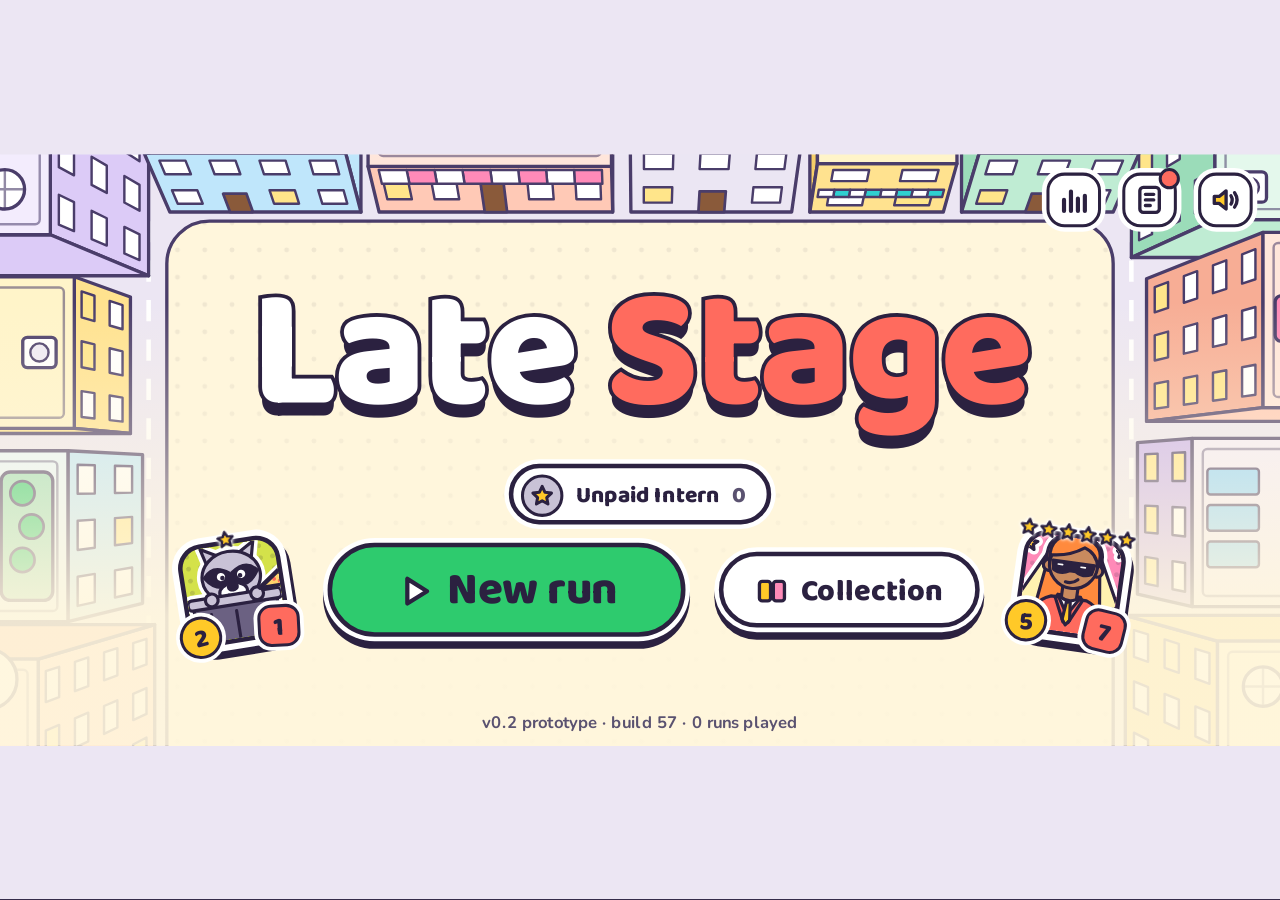
==== commit 8585d635: "Deploy dadad9261c307b03872d52a28533decb1d35e55d dadad9261c307b03872d52a28533decb1d35e55d" ====
--- a/index.html
+++ b/index.html
@@ -146,7 +146,7 @@
 .tribebtn i{width:12px;height:12px;border-radius:4px;border:2px solid var(--ink);display:block}
 .tribepop{position:absolute;z-index:40;background:#fff;border:2.5px solid var(--ink);border-radius:14px;padding:6px 10px 6px 7px;box-shadow:0 0 0 3px #fff,3px 5px 0 3px var(--ink);transform-origin:left center}
 .tribepop div{display:flex;align-items:center;gap:6px;font-family:'Baloo 2',sans-serif;font-weight:800;font-size:12px;line-height:1.6}
-.tribepop i{width:11px;height:11px;border-radius:3px;border:2px solid var(--ink);display:block}
+.tribepop i{flex:none;width:11px;height:11px;border-radius:3px;border:2px solid var(--ink);display:block}
 .likes{position:absolute;display:flex;align-items:center;gap:2px;padding:2px 9px 0 4px;height:38px;border:2.5px solid var(--ink);border-radius:999px;background:#fff;box-shadow:0 0 0 3px #fff,0 4px 0 3px var(--ink);cursor:pointer;font-family:'Baloo 2',sans-serif;font-weight:800;font-size:18px;line-height:1}
 .detail-txt{position:absolute;color:#fff;text-shadow:0 2px 0 rgba(43,33,64,.6)}
 .detail-txt .rules{margin:0;font-size:16px;font-weight:700;line-height:1.5}
@@ -242,7 +242,7 @@
 .logcard.gone{filter:grayscale(.85);opacity:.75}
 .logcard .sa.up,.logcard .sh.up{box-shadow:0 0 0 4px #fff,0 0 0 10px #2ecb6e}
 .logcard .sa.down,.logcard .sh.down{box-shadow:0 0 0 4px #fff,0 0 0 10px #ff6b5e}
-.logcard .txt.chg,.logcard .stars.chg{background:#fff1b8;border-radius:8px;box-shadow:0 0 0 4px #fff1b8}
+.logcard .txt.chg,.logcard .stars.chg,.logcard .nm.chg{background:#fff1b8;border-radius:8px;box-shadow:0 0 0 4px #fff1b8}
 .logarrow{font-size:26px;font-weight:900;color:var(--ink);width:24px;text-align:center}
 .logtag{position:absolute;left:-2px;top:-8px;z-index:2;border:2.5px solid var(--ink);border-radius:999px;padding:1px 8px 0;font-family:'Baloo 2',sans-serif;font-weight:800;font-size:11px;letter-spacing:.08em}
 .logtag.new{background:#2ecb6e;color:#fff}.logtag.gone{background:#c9c2d6}
@@ -259,10 +259,11 @@
 @media (prefers-reduced-motion:reduce){.foil{animation:none;background-position:50% 0}}
 /* collection: Feed pool */
 .logbody.deck{flex-direction:column;flex-wrap:nowrap;gap:10px}
-.tierrow{display:flex;align-items:center;gap:14px;padding:6px 6px 14px;border-radius:16px;transition:background .2s}
+.tierrow{display:flex;align-items:center;gap:14px;padding:6px 6px 14px;border-radius:16px;transition:background .2s;flex-shrink:0;overflow-x:auto;overflow-y:hidden;-webkit-overflow-scrolling:touch;overscroll-behavior-x:contain;scrollbar-width:none}
+.tierrow::-webkit-scrollbar{display:none}
 .tierrow.flash,.legrow.flash{animation:flash .5s 2}
 @keyframes flash{50%{background:#ffd9d4}}
-.tierlab{width:58px;flex-shrink:0;display:flex;flex-direction:column;align-items:center;gap:8px}
+.tierlab{width:58px;flex-shrink:0;position:sticky;left:-6px;z-index:5;align-self:stretch;justify-content:center;background:#fff;border-radius:12px;display:flex;flex-direction:column;align-items:center;gap:8px}
 .tierlab .stars{display:flex;flex-wrap:wrap;justify-content:center;width:44px}
 .slots{display:flex;gap:4px}.slots i,.slotsdemo i{width:12px;height:12px;border-radius:50%;border:2.5px solid var(--ink);background:#fff;display:inline-block}
 .slots i.on,.slotsdemo i.on{background:#2ecb6e}
@@ -295,7 +296,7 @@
 .statchart,.stathow{padding:10px 16px}
 .statchart>p,.stathow>p{margin:0;font-size:17px}.stathow>p span{font-family:inherit;font-size:12px;color:#5a5270;margin-left:6px}
 .statchart .bars{display:flex;align-items:flex-end;gap:6px;height:84px;margin-top:6px}
-.statchart .bars span{flex:1;max-width:22px;border:2.5px solid var(--ink);border-radius:7px 7px 3px 3px;position:relative}
+.statchart .bars span{flex:1;max-width:64px;border:2.5px solid var(--ink);border-radius:7px 7px 3px 3px;position:relative}
 .statchart .bars em{position:absolute;left:0;right:0;top:-17px;text-align:center;font-style:normal;font-weight:800;font-size:11px}
 .stathow .lvl{display:flex;gap:10px;margin:8px 0 10px}
 .stathow .lvl div{flex:1;border:2.5px solid var(--ink);border-radius:14px;padding:4px 6px 2px;display:flex;flex-direction:column;align-items:center;gap:2px}
@@ -494,17 +495,20 @@
 .rm-haze{background:linear-gradient(transparent 48%,rgba(178,168,226,.14) 66%,rgba(205,198,240,.26) 84%,rgba(205,198,240,.1) 92%,transparent 93%)}
 .avbadge{position:absolute;left:50%;top:-10px;transform:translateX(-50%);background:#ffc928;border:2.5px solid var(--ink);border-radius:999px;padding:2px 10px 0;font-size:12px;box-shadow:0 0 0 2.5px #fff;z-index:2}
 .avbtn{display:flex;align-items:center;justify-content:center;gap:6px}
+
+.logcard.locked.mystery{cursor:pointer}.logcard.mystery .card{filter:saturate(.55)}
+.heroscroll{overflow-y:auto;overflow-x:hidden;-webkit-overflow-scrolling:touch;overscroll-behavior:contain;scrollbar-width:none}.heroscroll::-webkit-scrollbar{display:none}
 </style></head>
 <body><div id="wrap"><div id="stage"><div id="core"></div></div></div><div id="inset" aria-hidden="true"></div><div class="rotate"><span>Turn your phone sideways</span></div>
-<script>window.LS_BUILD={"n": "54", "sha": "60705ad", "date": "2026-11-11"};</script>
-<script>window.LS_CARDS=[{"name": "Dropshipper", "tribe": "Hustler", "tier": 1, "atk": 2, "hp": 3, "style": "PI", "text": "First Impression: next turn, gain 1 extra gold.", "face": "First Impression: next turn, gain 1 extra gold.", "flavour": "Ships from a warehouse he has never seen.", "taunt": false, "shield": false, "toxic": false, "rebrand": false, "collab": false, "kind": "fi", "sellbait": false, "discover": null, "twice": false, "art": "dropshipper", "fit": 13.5, "html": "<b class=\"kw\">First Impression:</b> next turn, gain <b class=\"v\">1 extra gold</b>.", "full_html": "<b class=\"kw\">First Impression:</b> next turn, gain <b class=\"v\">1 extra gold</b>.", "gold_html": "<b class=\"kw\">First Impression:</b> next turn, gain <b class=\"v\">2 extra gold</b>.", "gold_face": "<b class=\"kw\">First Impression:</b> next turn, gain <b class=\"v\">2 extra gold</b>.", "gold_fit": 13.5, "token": false, "legendary": false, "tribe2": null, "track": null}, {"name": "Unpaid Intern", "tribe": "Hustler", "tier": 1, "atk": 2, "hp": 2, "style": "EX", "text": "Sells for 2 gold instead of 1.", "face": "Sells for 2 gold instead of 1.", "flavour": "Paid in exposure. And coffee runs.", "taunt": false, "shield": false, "toxic": false, "rebrand": false, "collab": false, "kind": "stat", "sellbait": true, "discover": null, "twice": false, "art": "intern", "fit": 13.5, "html": "Sells for <b class=\"v\">2 gold</b> instead of 1.", "full_html": "Sells for <b class=\"v\">2 gold</b> instead of 1.", "gold_html": "Sells for <b class=\"v\">4 gold</b> instead of 1.", "gold_face": "Sells for <b class=\"v\">4 gold</b> instead of 1.", "gold_fit": 13.5, "token": false, "legendary": false, "tribe2": null, "track": null}, {"name": "Grindset Guru", "tribe": "Hustler", "tier": 1, "atk": 2, "hp": 2, "style": "PI", "text": "After you hire another Hustler, gain +1/+1.", "face": "After you hire another Hustler, gain +1/+1.", "flavour": "Up at 4 a.m. Posts about it at 4:01.", "taunt": false, "shield": false, "toxic": false, "rebrand": false, "collab": false, "kind": "eng", "sellbait": false, "discover": null, "twice": false, "art": "grindset", "fit": 13.5, "html": "After you hire another Hustler, gain <b class=\"v\">+1/+1</b>.", "full_html": "After you hire another Hustler, gain <b class=\"v\">+1/+1</b>.", "gold_html": "After you hire another Hustler, gain <b class=\"v\">+2/+2</b>.", "gold_face": "After you hire another Hustler, gain <b class=\"v\">+2/+2</b>.", "gold_fit": 13.5, "token": false, "legendary": false, "tribe2": null, "track": null}, {"name": "Middle Manager", "tribe": "Hustler", "tier": 2, "atk": 3, "hp": 4, "style": "EX", "text": "Attention Seeker. End of turn: take +1/+1 from the minion to its left. If that kills it, gain 2 extra gold next turn.", "face": "Attention Seeker. End of turn: take +1/+1 from the minion on its left. If it dies, +2 gold next turn.", "flavour": "Circling back on your circle back.", "taunt": true, "shield": false, "toxic": false, "rebrand": false, "collab": false, "kind": "eng", "sellbait": false, "discover": null, "twice": false, "art": "manager", "fit": 12.5, "html": "<b class=\"kw\">Attention Seeker.</b> <b class=\"tg\">End of turn:</b> take <b class=\"v\">+1/+1</b> from the minion on its left. If it dies, <b class=\"v\">+2 gold</b> next turn.", "full_html": "<b class=\"kw\">Attention Seeker.</b> <b class=\"tg\">End of turn:</b> take <b class=\"v\">+1/+1</b> from the minion to its left. If that kills it, gain <b class=\"v\">2 extra gold</b> next turn.", "gold_html": "<b class=\"kw\">Attention Seeker.</b> End of turn, <b class=\"v\">twice</b>: take <b class=\"v\">+1/+1</b> from the minion to its left. If that kills it, gain <b class=\"v\">2 extra gold</b> next turn.", "gold_face": "<b class=\"kw\">Attention Seeker.</b> End of turn, <b class=\"v\">twice</b>: take <b class=\"v\">+1/+1</b> from the minion to its left. If that kills it, gain <b class=\"v\">2 extra gold</b> next turn.", "gold_fit": 11.3, "token": false, "legendary": false, "tribe2": null, "track": null}, {"name": "Sneaker Reseller", "tribe": "Hustler", "tier": 2, "atk": 2, "hp": 3, "style": "EX", "text": "Once per turn, after you sell a minion: give your Hustlers +2/+2.", "face": "Once per turn, after you sell a minion: give your Hustlers +2/+2.", "flavour": "Bought all forty pairs. Wears none.", "taunt": false, "shield": false, "toxic": false, "rebrand": false, "collab": false, "kind": "eng", "sellbait": false, "discover": null, "twice": false, "art": "reseller", "fit": 13.5, "html": "<b class=\"tg\">Once per turn,</b> after you sell a minion: give your Hustlers <b class=\"v\">+2/+2</b>.", "full_html": "<b class=\"tg\">Once per turn,</b> after you sell a minion: give your Hustlers <b class=\"v\">+2/+2</b>.", "gold_html": "<b class=\"tg\">Once per turn,</b> after you sell a minion: give your Hustlers <b class=\"v\">+4/+4</b>.", "gold_face": "<b class=\"tg\">Once per turn,</b> after you sell a minion: give your Hustlers <b class=\"v\">+4/+4</b>.", "gold_fit": 13.5, "token": false, "legendary": false, "tribe2": null, "track": null}, {"name": "Side Hustle", "tribe": "Hustler", "tier": 2, "atk": 2, "hp": 3, "style": "PI", "text": "Side Gig (1): give another Hustler +3/+3.", "face": "Side Gig (1): give another Hustler +3/+3.", "flavour": "Drives for three apps between meetings.", "taunt": false, "shield": false, "toxic": false, "rebrand": false, "collab": false, "kind": "eng", "sellbait": false, "discover": null, "twice": false, "art": "gigworker", "fit": 13.5, "html": "<b class=\"tg\">Side Gig (1):</b> give another Hustler <b class=\"v\">+3/+3</b>.", "full_html": "<b class=\"tg\">Side Gig (1):</b> give another Hustler <b class=\"v\">+3/+3</b>.", "gold_html": "<b class=\"tg\">Side Gig (1):</b> give another Hustler <b class=\"v\">+6/+6</b>.", "gold_face": "<b class=\"tg\">Side Gig (1):</b> give another Hustler <b class=\"v\">+6/+6</b>.", "gold_fit": 13.5, "token": false, "legendary": false, "tribe2": null, "track": null}, {"name": "Thought Leader", "tribe": "Hustler", "tier": 4, "atk": 4, "hp": 5, "style": "PI", "text": "Every 4 gold you spend: give your other Hustlers +1/+1.", "face": "Every 4 gold you spend: give your other Hustlers +1/+1.", "flavour": "Agree? Repost if you agree.", "taunt": false, "shield": false, "toxic": false, "rebrand": false, "collab": false, "kind": "eng", "sellbait": false, "discover": null, "twice": false, "art": "thoughtleader", "fit": 13.5, "html": "Every <b class=\"v\">4 gold</b> you spend: give your other Hustlers <b class=\"v\">+1/+1</b>.", "full_html": "Every <b class=\"v\">4 gold</b> you spend: give your other Hustlers <b class=\"v\">+1/+1</b>.", "gold_html": "Every <b class=\"v\">4 gold</b> you spend: give your other Hustlers <b class=\"v\">+2/+2</b>.", "gold_face": "Every <b class=\"v\">4 gold</b> you spend: give your other Hustlers <b class=\"v\">+2/+2</b>.", "gold_fit": 13.5, "token": false, "legendary": false, "tribe2": null, "track": null}, {"name": "Crypto Bro", "tribe": "Hustler", "tier": 3, "atk": 4, "hp": 5, "style": "EX", "text": "Sells for 1 more gold for each turn on your board (max 7). Crashes to 0 after 6 turns.", "face": "Sells for +1 gold per turn on board (max 7). Crashes to 0 after 6 turns.", "flavour": "Have fun staying poor.", "taunt": false, "shield": false, "toxic": false, "rebrand": false, "collab": false, "kind": "eng", "sellbait": false, "discover": null, "twice": false, "art": "cryptobro", "fit": 13.5, "html": "Sells for <b class=\"v\">+1 gold</b> per turn on board (max 7). Crashes to 0 after 6 turns.", "full_html": "Sells for 1 more gold for each turn on your board (max 7). Crashes to 0 after 6 turns.", "gold_html": "Sells for 2 more gold for each turn on your board (max 14). Crashes to 0 after 6 turns.", "gold_face": "Sells for <b class=\"v\">+2 gold</b> per turn on board (max 14). Crashes to 0 after 6 turns.", "gold_fit": 13.5, "token": false, "legendary": false, "tribe2": null, "track": null}, {"name": "Golden Parachute Exec", "tribe": "Hustler", "tier": 3, "atk": 4, "hp": 3, "style": "EX", "text": "Legacy: next turn, gain 2 extra gold.", "face": "Legacy: next turn, gain 2 extra gold.", "flavour": "Failed upwards. Landed softly.", "taunt": false, "shield": false, "toxic": false, "rebrand": false, "collab": false, "kind": "eng", "sellbait": false, "discover": null, "twice": false, "art": "parachute", "fit": 13.5, "html": "<b class=\"kw\">Legacy:</b> next turn, gain <b class=\"v\">2 extra gold</b>.", "full_html": "<b class=\"kw\">Legacy:</b> next turn, gain <b class=\"v\">2 extra gold</b>.", "gold_html": "<b class=\"kw\">Legacy:</b> next turn, gain <b class=\"v\">4 extra gold</b>.", "gold_face": "<b class=\"kw\">Legacy:</b> next turn, gain <b class=\"v\">4 extra gold</b>.", "gold_fit": 13.5, "token": false, "legendary": false, "tribe2": null, "track": null}, {"name": "Venture Capitalist", "tribe": "Hustler", "tier": 3, "atk": 3, "hp": 4, "style": "PI", "text": "First Impression: invest up to 4 of your gold: give a minion +3/+3 per gold invested.", "face": "First Impression: invest up to 4 gold. A minion gets +3/+3 per gold.", "flavour": "Loves the vision. Hates the margins.", "taunt": false, "shield": false, "toxic": false, "rebrand": false, "collab": false, "kind": "fi", "sellbait": false, "discover": null, "twice": false, "art": "vc", "fit": 13.5, "html": "<b class=\"kw\">First Impression:</b> invest up to <b class=\"v\">4 gold</b>. A minion gets <b class=\"v\">+3/+3</b> per gold.", "full_html": "<b class=\"kw\">First Impression:</b> invest up to 4 of your gold: give a minion <b class=\"v\">+3/+3</b> per gold invested.", "gold_html": "<b class=\"kw\">First Impression:</b> invest up to 4 of your gold: give a minion <b class=\"v\">+6/+6</b> per gold invested.", "gold_face": "<b class=\"kw\">First Impression:</b> invest up to <b class=\"v\">4 gold</b>. A minion gets <b class=\"v\">+6/+6</b> per gold.", "gold_fit": 13.5, "token": false, "legendary": false, "tribe2": null, "track": null}, {"name": "Corporate Raider", "tribe": "Hustler", "tier": 4, "atk": 5, "hp": 5, "style": "EX", "text": "Start of combat: deal 6 damage to the enemy minion with the lowest Health. If it dies, gain 1 extra gold next turn.", "face": "Start of combat: deal 6 damage to the enemy minion with the lowest Health. If it dies, gain 1 extra gold next turn.", "flavour": "Synergy, but with teeth.", "taunt": false, "shield": false, "toxic": false, "rebrand": false, "collab": false, "kind": "eng", "sellbait": false, "discover": null, "twice": false, "art": "raider", "fit": 11, "html": "<b class=\"tg\">Start of combat:</b> deal <b class=\"v\">6 damage</b> to the enemy minion with the lowest Health. If it dies, gain <b class=\"v\">1 extra gold</b> next turn.", "full_html": "<b class=\"tg\">Start of combat:</b> deal <b class=\"v\">6 damage</b> to the enemy minion with the lowest Health. If it dies, gain <b class=\"v\">1 extra gold</b> next turn.", "gold_html": "Start of combat, <b class=\"v\">twice</b>: deal <b class=\"v\">6 damage</b> to the enemy minion with the lowest Health. For each that dies, gain <b class=\"v\">1 extra gold</b> next turn.", "gold_face": "Start of combat, <b class=\"v\">twice</b>: deal <b class=\"v\">6 damage</b> to the enemy minion with the lowest Health. For each that dies, gain <b class=\"v\">1 extra gold</b> next turn.", "gold_fit": 10.5, "token": false, "legendary": false, "tribe2": null, "track": null}, {"name": "Consultant", "tribe": "Hustler", "tier": 5, "atk": 6, "hp": 7, "style": "PI", "text": "Every 3 gold you spend: give your other Hustlers +1/+1. Your \"every 4 gold you spend\" effects trigger every 3 gold instead.", "face": "Every 3 gold you spend: other Hustlers +1/+1. \"Every 4 gold\" effects trigger every 3.", "flavour": "Billed you for this sentence.", "taunt": false, "shield": false, "toxic": false, "rebrand": false, "collab": false, "kind": "eng", "sellbait": false, "discover": null, "twice": false, "art": "consultant", "fit": 13.5, "html": "Every <b class=\"v\">3 gold</b> you spend: other Hustlers <b class=\"v\">+1/+1</b>. \"Every <b class=\"v\">4 gold</b>\" effects trigger every 3.", "full_html": "Every <b class=\"v\">3 gold</b> you spend: give your other Hustlers <b class=\"v\">+1/+1</b>. Your \"every <b class=\"v\">4 gold</b> you spend\" effects trigger every <b class=\"v\">3 gold</b> instead.", "gold_html": "Every <b class=\"v\">3 gold</b> you spend: give your other Hustlers <b class=\"v\">+2/+2</b>. Your \"every <b class=\"v\">4 gold</b> you spend\" effects trigger every <b class=\"v\">2 gold</b> instead.", "gold_face": "Every <b class=\"v\">3 gold</b> you spend: give your other Hustlers <b class=\"v\">+2/+2</b>. Your \"every <b class=\"v\">4 gold</b> you spend\" effects trigger every <b class=\"v\">2 gold</b> instead.", "gold_fit": 11.2, "token": false, "legendary": false, "tribe2": null, "track": null}, {"name": "Private Equity", "tribe": "Hustler", "tier": 5, "atk": 6, "hp": 8, "style": "EX", "text": "End of turn: Acquire the highest-Attack minion in the Feed: gain half its stats and it leaves the Feed.", "face": "End of turn: Acquire the highest-Attack Feed minion: gain half its stats.", "flavour": "Bought the shop. Sold the shelves.", "taunt": false, "shield": false, "toxic": false, "rebrand": false, "collab": false, "kind": "eng", "sellbait": false, "discover": null, "twice": false, "art": "privateequity", "fit": 13.5, "html": "<b class=\"tg\">End of turn:</b> <b class=\"kw\">Acquire</b> the highest-Attack Feed minion: gain half its stats.", "full_html": "<b class=\"tg\">End of turn:</b> <b class=\"kw\">Acquire</b> the highest-Attack minion in the Feed: gain half its stats and it leaves the Feed.", "gold_html": "<b class=\"tg\">End of turn:</b> <b class=\"kw\">Acquire</b> the two highest-Attack minions in the Feed: gain half their stats and they leave the Feed.", "gold_face": "<b class=\"tg\">End of turn:</b> <b class=\"kw\">Acquire</b> the two highest-Attack minions in the Feed: gain half their stats and they leave the Feed.", "gold_fit": 10.9, "token": false, "legendary": false, "tribe2": null, "track": null}, {"name": "Unicorn Startup", "tribe": "Hustler", "tier": 6, "atk": 7, "hp": 9, "style": "PI", "text": "End of turn: give your other Hustlers +1/+1 for every 2 gold you spent this turn.", "face": "End of turn: other Hustlers get +1/+1 per 2 gold you spent.", "flavour": "Valued at a billion. Profit: pending.", "taunt": false, "shield": false, "toxic": false, "rebrand": false, "collab": false, "kind": "eng", "sellbait": false, "discover": null, "twice": false, "art": "unicorn", "fit": 13.5, "html": "<b class=\"tg\">End of turn:</b> other Hustlers get <b class=\"v\">+1/+1</b> per <b class=\"v\">2 gold</b> you spent.", "full_html": "<b class=\"tg\">End of turn:</b> give your other Hustlers <b class=\"v\">+1/+1</b> for every <b class=\"v\">2 gold</b> you spent this turn.", "gold_html": "<b class=\"tg\">End of turn:</b> give your other Hustlers <b class=\"v\">+2/+2</b> for every <b class=\"v\">2 gold</b> you spent this turn.", "gold_face": "<b class=\"tg\">End of turn:</b> other Hustlers get <b class=\"v\">+2/+2</b> per <b class=\"v\">2 gold</b> you spent.", "gold_fit": 13.5, "token": false, "legendary": false, "tribe2": null, "track": null}, {"name": "Too Big to Fail", "tribe": "Hustler", "tier": 6, "atk": 8, "hp": 8, "style": "EX", "text": "Attention Seeker. The first time it would die each combat, it survives with 1 Health and your other Hustlers get +4/+4 permanently.", "face": "Attention Seeker. Survives its first death each combat at 1 Health. Other Hustlers get +4/+4 permanently.", "flavour": "Somebody else will pay for this.", "taunt": true, "shield": false, "toxic": false, "rebrand": false, "collab": false, "kind": "eng", "sellbait": false, "discover": null, "twice": false, "art": "toobig", "fit": 11.5, "html": "<b class=\"kw\">Attention Seeker.</b> Survives its first death each combat at 1 Health. Other Hustlers get <b class=\"v\">+4/+4</b> permanently.", "full_html": "<b class=\"kw\">Attention Seeker.</b> The first time it would die each combat, it survives with 1 Health and your other Hustlers get <b class=\"v\">+4/+4</b> permanently.", "gold_html": "<b class=\"kw\">Attention Seeker.</b> The first time it would die each combat, it survives with 1 Health and your other Hustlers get <b class=\"v\">+8/+8</b> permanently.", "gold_face": "<b class=\"kw\">Attention Seeker.</b> Survives its first death each combat at 1 Health. Other Hustlers get <b class=\"v\">+8/+8</b> permanently.", "gold_fit": 11.5, "token": false, "legendary": false, "tribe2": null, "track": null}, {"name": "Performance Review", "tribe": "Hustler", "tier": 2, "atk": 3, "hp": 2, "style": "EX", "text": "End of turn: take +1/+1 from the minion to its right and give your other Hustlers +1/+1.", "face": "End of turn: take +1/+1 from the minion to its right and give your other Hustlers +1/+1.", "flavour": "Meets expectations. Barely. Always.", "taunt": false, "shield": false, "toxic": false, "rebrand": false, "collab": false, "kind": "eng", "sellbait": false, "discover": null, "twice": false, "art": "perfreview", "fit": 13.5, "html": "<b class=\"tg\">End of turn:</b> take <b class=\"v\">+1/+1</b> from the minion to its right and give your other Hustlers <b class=\"v\">+1/+1</b>.", "full_html": "<b class=\"tg\">End of turn:</b> take <b class=\"v\">+1/+1</b> from the minion to its right and give your other Hustlers <b class=\"v\">+1/+1</b>.", "gold_html": "End of turn, <b class=\"v\">twice</b>: take <b class=\"v\">+1/+1</b> from the minion to its right and give your other Hustlers <b class=\"v\">+1/+1</b>.", "gold_face": "End of turn, <b class=\"v\">twice</b>: take <b class=\"v\">+1/+1</b> from the minion to its right and give your other Hustlers <b class=\"v\">+1/+1</b>.", "gold_fit": 13.0, "token": false, "legendary": false, "tribe2": null, "track": 1}, {"name": "Loyalty Card", "tribe": "Hustler", "tier": 3, "atk": 2, "hp": 5, "style": "PI", "text": "Every 4 gold you spend: give the minion to its left +3/+3.", "face": "Every 4 gold you spend: give the minion to its left +3/+3.", "flavour": "Nine stamps. The tenth coffee is \"out of stock\".", "taunt": false, "shield": false, "toxic": false, "rebrand": false, "collab": false, "kind": "eng", "sellbait": false, "discover": null, "twice": false, "art": "loyaltycard", "fit": 13.5, "html": "Every <b class=\"v\">4 gold</b> you spend: give the minion to its left <b class=\"v\">+3/+3</b>.", "full_html": "Every <b class=\"v\">4 gold</b> you spend: give the minion to its left <b class=\"v\">+3/+3</b>.", "gold_html": "Every <b class=\"v\">4 gold</b> you spend: give the minion to its left <b class=\"v\">+6/+6</b>.", "gold_face": "Every <b class=\"v\">4 gold</b> you spend: give the minion to its left <b class=\"v\">+6/+6</b>.", "gold_fit": 13.5, "token": false, "legendary": false, "tribe2": null, "track": 1}, {"name": "Delivery Rider", "tribe": "Hustler", "tier": 1, "atk": 3, "hp": 1, "style": "GE", "text": "Side Gig (1): gain +2/+1 permanently.", "face": "Side Gig (1): gain +2/+1 permanently.", "flavour": "Fifteen minutes late. Five stars anyway.", "taunt": false, "shield": false, "toxic": false, "rebrand": false, "collab": false, "kind": "eng", "sellbait": false, "discover": null, "twice": false, "art": "deliveryrider", "fit": 13.5, "html": "<b class=\"tg\">Side Gig (1):</b> gain <b class=\"v\">+2/+1</b> permanently.", "full_html": "<b class=\"tg\">Side Gig (1):</b> gain <b class=\"v\">+2/+1</b> permanently.", "gold_html": "<b class=\"tg\">Side Gig (1):</b> gain <b class=\"v\">+4/+2</b> permanently.", "gold_face": "<b class=\"tg\">Side Gig (1):</b> gain <b class=\"v\">+4/+2</b> permanently.", "gold_fit": 13.5, "token": false, "legendary": false, "tribe2": null, "track": 8}, {"name": "Five-Star Rating", "tribe": "Hustler", "tier": 2, "atk": 2, "hp": 4, "style": "GE", "text": "End of turn: if you used a Side Gig this turn, give the minions next to it +2/+2.", "face": "End of turn: if you used a Side Gig this turn, give the minions next to it +2/+2.", "flavour": "Anything less and you're deactivated.", "taunt": false, "shield": false, "toxic": false, "rebrand": false, "collab": false, "kind": "eng", "sellbait": false, "discover": null, "twice": false, "art": "fivestar", "fit": 13.5, "html": "<b class=\"tg\">End of turn:</b> if you used a Side Gig this turn, give the minions next to it <b class=\"v\">+2/+2</b>.", "full_html": "<b class=\"tg\">End of turn:</b> if you used a Side Gig this turn, give the minions next to it <b class=\"v\">+2/+2</b>.", "gold_html": "<b class=\"tg\">End of turn:</b> if you used a Side Gig this turn, give the minions next to it <b class=\"v\">+4/+4</b>.", "gold_face": "<b class=\"tg\">End of turn:</b> if you used a Side Gig this turn, give the minions next to it <b class=\"v\">+4/+4</b>.", "gold_fit": 13.5, "token": false, "legendary": false, "tribe2": null, "track": 8}, {"name": "Task Rabbit", "tribe": "Hustler", "tier": 3, "atk": 3, "hp": 5, "style": "GE", "text": "Side Gig (2): give another minion Out of Office.", "face": "Side Gig (2): give another minion Out of Office.", "flavour": "Assembles your furniture. Judges your flat.", "taunt": false, "shield": false, "toxic": false, "rebrand": false, "collab": false, "kind": "eng", "sellbait": false, "discover": null, "twice": false, "art": "taskrabbit", "fit": 13.5, "html": "<b class=\"tg\">Side Gig (2):</b> give another minion <b class=\"kw\">Out of Office</b>.", "full_html": "<b class=\"tg\">Side Gig (2):</b> give another minion <b class=\"kw\">Out of Office</b>.", "gold_html": "<b class=\"tg\">Side Gig (2):</b> give another minion <b class=\"kw\">Out of Office</b> and <b class=\"v\">+2/+2</b>.", "gold_face": "<b class=\"tg\">Side Gig (2):</b> give another minion <b class=\"kw\">Out of Office</b> and <b class=\"v\">+2/+2</b>.", "gold_fit": 12.3, "token": false, "legendary": false, "tribe2": null, "track": 9}, {"name": "Double Shift", "tribe": "Hustler", "tier": 4, "atk": 5, "hp": 4, "style": "GE", "text": "Your Side Gigs can be used twice per turn.", "face": "Your Side Gigs can be used twice per turn.", "flavour": "Sleep is a subscription.", "taunt": false, "shield": false, "toxic": false, "rebrand": false, "collab": false, "kind": "eng", "sellbait": false, "discover": null, "twice": false, "art": "doubleshift", "fit": 13.5, "html": "Your Side Gigs can be used <b class=\"v\">twice</b> per turn.", "full_html": "Your Side Gigs can be used <b class=\"v\">twice</b> per turn.", "gold_html": "Your Side Gigs can be used three times per turn.", "gold_face": "Your Side Gigs can be used three times per turn.", "gold_fit": 12.6, "token": false, "legendary": false, "tribe2": null, "track": 9}, {"name": "Ghost Kitchen", "tribe": "Hustler", "tier": 5, "atk": 4, "hp": 8, "style": "GE", "text": "Side Gig (2): Discover a minion of your tier or lower.", "face": "Side Gig (2): Discover a minion of your tier or lower.", "flavour": "Nine restaurants. One microwave.", "taunt": false, "shield": false, "toxic": false, "rebrand": false, "collab": false, "kind": "eng", "sellbait": false, "discover": null, "twice": false, "art": "ghostkitchen", "fit": 13.5, "html": "<b class=\"tg\">Side Gig (2):</b> <b class=\"kw\">Discover</b> a minion of your tier or lower.", "full_html": "<b class=\"tg\">Side Gig (2):</b> <b class=\"kw\">Discover</b> a minion of your tier or lower.", "gold_html": "<b class=\"tg\">Side Gig (2):</b> Discover two minions of your tier or lower.", "gold_face": "<b class=\"tg\">Side Gig (2):</b> Discover two minions of your tier or lower.", "gold_fit": 13.1, "token": false, "legendary": false, "tribe2": null, "track": 11}, {"name": "Platform Monopoly", "tribe": "Hustler", "tier": 6, "atk": 6, "hp": 9, "style": "GE", "text": "After you use a Side Gig, give your minions +2/+2 permanently.", "face": "After you use a Side Gig, give your minions +2/+2 permanently.", "flavour": "Owns the road, the car and the driver.", "taunt": false, "shield": false, "toxic": false, "rebrand": false, "collab": false, "kind": "eng", "sellbait": false, "discover": null, "twice": false, "art": "platformmonopoly", "fit": 13.5, "html": "After you use a Side Gig, give your minions <b class=\"v\">+2/+2</b> permanently.", "full_html": "After you use a Side Gig, give your minions <b class=\"v\">+2/+2</b> permanently.", "gold_html": "After you use a Side Gig, give your minions <b class=\"v\">+4/+4</b> permanently.", "gold_face": "After you use a Side Gig, give your minions <b class=\"v\">+4/+4</b> permanently.", "gold_fit": 13.5, "token": false, "legendary": false, "tribe2": null, "track": 11}, {"name": "Cashback Card", "tribe": "Hustler", "tier": 4, "atk": 3, "hp": 6, "style": "PI", "text": "Every 4 gold you spend: get 1 gold back (twice per turn).", "face": "Every 4 gold you spend: get 1 gold back (twice per turn).", "flavour": "2% back. 98% debt.", "taunt": false, "shield": false, "toxic": false, "rebrand": false, "collab": false, "kind": "eng", "sellbait": false, "discover": null, "twice": false, "art": "cashbackcard", "fit": 13.5, "html": "Every <b class=\"v\">4 gold</b> you spend: get <b class=\"v\">1 gold</b> back (<b class=\"v\">twice</b> per turn).", "full_html": "Every <b class=\"v\">4 gold</b> you spend: get <b class=\"v\">1 gold</b> back (<b class=\"v\">twice</b> per turn).", "gold_html": "Every <b class=\"v\">4 gold</b> you spend: get <b class=\"v\">2 gold</b> back (<b class=\"v\">twice</b> per turn).", "gold_face": "Every <b class=\"v\">4 gold</b> you spend: get <b class=\"v\">2 gold</b> back (<b class=\"v\">twice</b> per turn).", "gold_fit": 13.5, "token": false, "legendary": false, "tribe2": null, "track": 15}, {"name": "Recruitment Agency", "tribe": "Hustler", "tier": 5, "atk": 5, "hp": 5, "style": "EX", "text": "After you sell a minion, get an Unpaid Intern (twice per turn).", "face": "After you sell a minion, get an Unpaid Intern (twice per turn).", "flavour": "Paid in experience.", "taunt": false, "shield": false, "toxic": false, "rebrand": false, "collab": false, "kind": "eng", "sellbait": false, "discover": null, "twice": false, "art": "recruitment", "fit": 13.5, "html": "After you sell a minion, get an Unpaid Intern (<b class=\"v\">twice</b> per turn).", "full_html": "After you sell a minion, get an Unpaid Intern (<b class=\"v\">twice</b> per turn).", "gold_html": "After you sell a minion, get two Unpaid Interns (<b class=\"v\">twice</b> per turn).", "gold_face": "After you sell a minion, get two Unpaid Interns (<b class=\"v\">twice</b> per turn).", "gold_fit": 13.3, "token": false, "legendary": false, "tribe2": null, "track": 15}, {"name": "Reply Guy", "tribe": "Influencer", "tier": 1, "atk": 2, "hp": 2, "style": "FO", "text": "Legacy: summon a 1/1 Follower.", "face": "Legacy: summon a 1/1 Follower.", "flavour": "Actually, \u2026", "taunt": false, "shield": false, "toxic": false, "rebrand": false, "collab": false, "kind": "eng", "sellbait": false, "discover": null, "twice": false, "art": "replyguy", "fit": 13.5, "html": "<b class=\"kw\">Legacy:</b> summon a 1/1 Follower.", "full_html": "<b class=\"kw\">Legacy:</b> summon a 1/1 Follower.", "gold_html": "<b class=\"kw\">Legacy:</b> summon two 1/1 Followers.", "gold_face": "<b class=\"kw\">Legacy:</b> summon two 1/1 Followers.", "gold_fit": 12.9, "token": false, "legendary": false, "tribe2": null, "track": null}, {"name": "Engagement Bot", "tribe": "Influencer", "tier": 1, "atk": 2, "hp": 2, "style": "MC", "text": "First Impression: get 1 Like.", "face": "First Impression: get 1 Like.", "flavour": "Great post! Check my profile.", "taunt": false, "shield": false, "toxic": false, "rebrand": false, "collab": false, "kind": "fi", "sellbait": false, "discover": null, "twice": false, "art": "engagementbot", "fit": 13.5, "html": "<b class=\"kw\">First Impression:</b> get 1 <b class=\"kw\">Like</b>.", "full_html": "<b class=\"kw\">First Impression:</b> get 1 <b class=\"kw\">Like</b>.", "gold_html": "<b class=\"kw\">First Impression:</b> get 2 <b class=\"kw\">Likes</b>.", "gold_face": "<b class=\"kw\">First Impression:</b> get 2 <b class=\"kw\">Likes</b>.", "gold_fit": 13.3, "token": false, "legendary": false, "tribe2": null, "track": null}, {"name": "Stan Account", "tribe": "Influencer", "tier": 3, "atk": 3, "hp": 4, "style": "MC", "text": "End of turn: get 2 Likes.", "face": "End of turn: get 2 Likes.", "flavour": "Would die for them. Has never met them.", "taunt": false, "shield": false, "toxic": false, "rebrand": false, "collab": false, "kind": "eng", "sellbait": false, "discover": null, "twice": false, "art": "stanaccount", "fit": 13.5, "html": "<b class=\"tg\">End of turn:</b> get 2 <b class=\"kw\">Likes</b>.", "full_html": "<b class=\"tg\">End of turn:</b> get 2 <b class=\"kw\">Likes</b>.", "gold_html": "<b class=\"tg\">End of turn:</b> get 4 <b class=\"kw\">Likes</b>.", "gold_face": "<b class=\"tg\">End of turn:</b> get 4 <b class=\"kw\">Likes</b>.", "gold_fit": 13.5, "token": false, "legendary": false, "tribe2": null, "track": null}, {"name": "Giveaway Host", "tribe": "Influencer", "tier": 2, "atk": 1, "hp": 3, "style": "FO", "text": "End of turn: your Followers get +1/+1 this game.", "face": "End of turn: your Followers get +1/+1 this game.", "flavour": "Like, share, tag three friends.", "taunt": false, "shield": false, "toxic": false, "rebrand": false, "collab": false, "kind": "eng", "sellbait": false, "discover": null, "twice": false, "art": "giveawayhost", "fit": 13.5, "html": "<b class=\"tg\">End of turn:</b> your Followers get <b class=\"v\">+1/+1</b> this game.", "full_html": "<b class=\"tg\">End of turn:</b> your Followers get <b class=\"v\">+1/+1</b> this game.", "gold_html": "<b class=\"tg\">End of turn:</b> your Followers get <b class=\"v\">+2/+2</b> this game.", "gold_face": "<b class=\"tg\">End of turn:</b> your Followers get <b class=\"v\">+2/+2</b> this game.", "gold_fit": 13.5, "token": false, "legendary": false, "tribe2": null, "track": null}, {"name": "Comment Section", "tribe": "Influencer", "tier": 2, "atk": 2, "hp": 3, "style": "FO", "text": "Legacy: summon two 1/1 Followers.", "face": "Legacy: summon two 1/1 Followers.", "flavour": "First.", "taunt": false, "shield": false, "toxic": false, "rebrand": false, "collab": false, "kind": "eng", "sellbait": false, "discover": null, "twice": false, "art": "commentsection", "fit": 13.5, "html": "<b class=\"kw\">Legacy:</b> summon two 1/1 Followers.", "full_html": "<b class=\"kw\">Legacy:</b> summon two 1/1 Followers.", "gold_html": "<b class=\"kw\">Legacy:</b> summon four 1/1 Followers.", "gold_face": "<b class=\"kw\">Legacy:</b> summon four 1/1 Followers.", "gold_fit": 13.3, "token": false, "legendary": false, "tribe2": null, "track": null}, {"name": "Hype Man", "tribe": "Influencer", "tier": 2, "atk": 2, "hp": 4, "style": "MC", "text": "Clock In: get 1 Like.", "face": "Clock In: get 1 Like.", "flavour": "LET'S GOOO.", "taunt": false, "shield": false, "toxic": false, "rebrand": false, "collab": false, "kind": "eng", "sellbait": false, "discover": null, "twice": false, "art": "hypeman", "fit": 13.5, "html": "<b class=\"tg\">Clock In:</b> get 1 <b class=\"kw\">Like</b>.", "full_html": "<b class=\"tg\">Clock In:</b> get 1 <b class=\"kw\">Like</b>.", "gold_html": "<b class=\"tg\">Clock In:</b> get 2 <b class=\"kw\">Likes</b>.", "gold_face": "<b class=\"tg\">Clock In:</b> get 2 <b class=\"kw\">Likes</b>.", "gold_fit": 13.2, "token": false, "legendary": false, "tribe2": null, "track": null}, {"name": "Unboxing Streamer", "tribe": "Influencer", "tier": 3, "atk": 3, "hp": 3, "style": "FO", "text": "First Impression: summon two Followers and get 2 Likes.", "face": "First Impression: summon two Followers and get 2 Likes.", "flavour": "Box first. Product second.", "taunt": false, "shield": false, "toxic": false, "rebrand": false, "collab": false, "kind": "eng", "sellbait": false, "discover": null, "twice": false, "art": "unboxing", "fit": 13.5, "html": "<b class=\"kw\">First Impression:</b> summon two Followers and get 2 <b class=\"kw\">Likes</b>.", "full_html": "<b class=\"kw\">First Impression:</b> summon two Followers and get 2 <b class=\"kw\">Likes</b>.", "gold_html": "<b class=\"kw\">First Impression:</b> summon four Followers and get 4 <b class=\"kw\">Likes</b>.", "gold_face": "<b class=\"kw\">First Impression:</b> summon four Followers and get 4 <b class=\"kw\">Likes</b>.", "gold_fit": 13.4, "token": false, "legendary": false, "tribe2": null, "track": null}, {"name": "Viral Video", "tribe": "Influencer", "tier": 3, "atk": 3, "hp": 3, "style": "FO", "text": "After a friendly minion dies, summon a Follower (4 times per combat).", "face": "After a friendly minion dies, summon a Follower (4 times per combat).", "flavour": "Seven seconds long. Forty million views.", "taunt": false, "shield": false, "toxic": false, "rebrand": false, "collab": false, "kind": "eng", "sellbait": false, "discover": null, "twice": false, "art": "viralvideo", "fit": 13.5, "html": "After a friendly minion dies, summon a Follower (<b class=\"v\">4 times</b> per combat).", "full_html": "After a friendly minion dies, summon a Follower (<b class=\"v\">4 times</b> per combat).", "gold_html": "After a friendly minion dies, summon a Follower (<b class=\"v\">8 times</b> per combat).", "gold_face": "After a friendly minion dies, summon a Follower (<b class=\"v\">8 times</b> per combat).", "gold_fit": 13.5, "token": false, "legendary": false, "tribe2": null, "track": null}, {"name": "Personal Brand", "tribe": "Influencer", "tier": 3, "atk": 4, "hp": 6, "style": "MC", "text": "First Impression: get 2 Likes. Your Likes give +1/+1 more this game.", "face": "First Impression: get 2 Likes. Your Likes give +1/+1 more this game.", "flavour": "Authentically curated.", "taunt": false, "shield": false, "toxic": false, "rebrand": false, "collab": false, "kind": "fi", "sellbait": false, "discover": null, "twice": false, "art": "personalbrand", "fit": 13.5, "html": "<b class=\"kw\">First Impression:</b> get 2 <b class=\"kw\">Likes</b>. Your <b class=\"kw\">Likes</b> give <b class=\"v\">+1/+1</b> more this game.", "full_html": "<b class=\"kw\">First Impression:</b> get 2 <b class=\"kw\">Likes</b>. Your <b class=\"kw\">Likes</b> give <b class=\"v\">+1/+1</b> more this game.", "gold_html": "<b class=\"kw\">First Impression:</b> get 4 <b class=\"kw\">Likes</b>. Your <b class=\"kw\">Likes</b> give <b class=\"v\">+2/+2</b> more this game.", "gold_face": "<b class=\"kw\">First Impression:</b> get 4 <b class=\"kw\">Likes</b>. Your <b class=\"kw\">Likes</b> give <b class=\"v\">+2/+2</b> more this game.", "gold_fit": 13.5, "token": false, "legendary": false, "tribe2": null, "track": null}, {"name": "Engagement Farmer", "tribe": "Influencer", "tier": 4, "atk": 4, "hp": 5, "style": "FO", "text": "After you summon a Follower, give it +6/+6.", "face": "After you summon a Follower, give it +6/+6.", "flavour": "Plants a hot take. Harvests replies.", "taunt": false, "shield": false, "toxic": false, "rebrand": false, "collab": false, "kind": "eng", "sellbait": false, "discover": null, "twice": false, "art": "engagementfarmer", "fit": 13.5, "html": "After you summon a Follower, give it <b class=\"v\">+6/+6</b>.", "full_html": "After you summon a Follower, give it <b class=\"v\">+6/+6</b>.", "gold_html": "After you summon a Follower, give it <b class=\"v\">+12/+12</b>.", "gold_face": "After you summon a Follower, give it <b class=\"v\">+12/+12</b>.", "gold_fit": 13.5, "token": false, "legendary": false, "tribe2": null, "track": null}, {"name": "Paparazzi", "tribe": "Influencer", "tier": 4, "atk": 4, "hp": 6, "style": "MC", "text": "Start of combat: give your two highest-Attack Influencers Out of Office and +2/+2.", "face": "Start of combat: give your two highest-Attack Influencers Out of Office and +2/+2.", "flavour": "Was in the bushes before you were.", "taunt": false, "shield": false, "toxic": false, "rebrand": false, "collab": false, "kind": "eng", "sellbait": false, "discover": null, "twice": false, "art": "paparazzi", "fit": 13.5, "html": "<b class=\"tg\">Start of combat:</b> give your two highest-Attack Influencers <b class=\"kw\">Out of Office</b> and <b class=\"v\">+2/+2</b>.", "full_html": "<b class=\"tg\">Start of combat:</b> give your two highest-Attack Influencers <b class=\"kw\">Out of Office</b> and <b class=\"v\">+2/+2</b>.", "gold_html": "<b class=\"tg\">Start of combat:</b> give your four highest-Attack Influencers <b class=\"kw\">Out of Office</b> and <b class=\"v\">+2/+2</b>.", "gold_face": "<b class=\"tg\">Start of combat:</b> give your four highest-Attack Influencers <b class=\"kw\">Out of Office</b> and <b class=\"v\">+2/+2</b>.", "gold_fit": 13.4, "token": false, "legendary": false, "tribe2": null, "track": null}, {"name": "Brand Ambassador", "tribe": "Influencer", "tier": 5, "atk": 5, "hp": 6, "style": "FO", "text": "Start of combat: for this combat, your Followers have +1/+1 for each Influencer you have, including Followers summoned later. Legacy: summon two Followers.", "face": "Start of combat: all your Followers this combat get +1/+1 per Influencer. Legacy: summon two Followers.", "flavour": "Use code LATESTAGE for 10% off.", "taunt": false, "shield": false, "toxic": false, "rebrand": false, "collab": false, "kind": "eng", "sellbait": false, "discover": null, "twice": false, "art": "brandambassador", "fit": 11.5, "html": "<b class=\"tg\">Start of combat:</b> all your Followers this combat get <b class=\"v\">+1/+1</b> per Influencer. <b class=\"kw\">Legacy:</b> summon two Followers.", "full_html": "<b class=\"tg\">Start of combat:</b> for this combat, your Followers have <b class=\"v\">+1/+1</b> for each Influencer you have, including Followers summoned later. <b class=\"kw\">Legacy:</b> summon two Followers.", "gold_html": "<b class=\"tg\">Start of combat:</b> for this combat, your Followers have <b class=\"v\">+2/+2</b> for each Influencer you have, including Followers summoned later. <b class=\"kw\">Legacy:</b> summon four Followers.", "gold_face": "<b class=\"tg\">Start of combat:</b> for this combat, your Followers have <b class=\"v\">+2/+2</b> for each Influencer you have, including Followers summoned later. <b class=\"kw\">Legacy:</b> summon four Followers.", "gold_fit": 10.5, "token": false, "legendary": false, "tribe2": null, "track": null}, {"name": "Ring Light Studio", "tribe": "Influencer", "tier": 5, "atk": 4, "hp": 8, "style": "MC", "text": "First Impression: get 2 Likes. Likes you give count double while this is on your board.", "face": "First Impression: get 2 Likes. While this is on your board, Likes count double.", "flavour": "Every face is flawless. Every face is the same.", "taunt": false, "shield": false, "toxic": false, "rebrand": false, "collab": false, "kind": "eng", "sellbait": false, "discover": null, "twice": false, "art": "ringlight", "fit": 13.5, "html": "<b class=\"kw\">First Impression:</b> get 2 <b class=\"kw\">Likes</b>. While this is on your board, <b class=\"kw\">Likes</b> count double.", "full_html": "<b class=\"kw\">First Impression:</b> get 2 <b class=\"kw\">Likes</b>. <b class=\"kw\">Likes</b> you give count double while this is on your board.", "gold_html": "<b class=\"kw\">First Impression:</b> get 4 <b class=\"kw\">Likes</b>. <b class=\"kw\">Likes</b> you give count triple while this is on your board.", "gold_face": "<b class=\"kw\">First Impression:</b> get 4 <b class=\"kw\">Likes</b>. <b class=\"kw\">Likes</b> you give count triple while this is on your board.", "gold_fit": 12.9, "token": false, "legendary": false, "tribe2": null, "track": null}, {"name": "Blue Checkmark", "tribe": "Influencer", "tier": 6, "atk": 6, "hp": 8, "style": "FO", "text": "After a friendly Follower dies, give your Influencers +2/+2 permanently.", "face": "After a friendly Follower dies, give your Influencers +2/+2 permanently.", "flavour": "Verified. Allegedly.", "taunt": false, "shield": false, "toxic": false, "rebrand": false, "collab": false, "kind": "eng", "sellbait": false, "discover": null, "twice": false, "art": "bluecheck", "fit": 13.5, "html": "After a friendly Follower dies, give your Influencers <b class=\"v\">+2/+2</b> permanently.", "full_html": "After a friendly Follower dies, give your Influencers <b class=\"v\">+2/+2</b> permanently.", "gold_html": "After a friendly Follower dies, give your Influencers <b class=\"v\">+4/+4</b> permanently.", "gold_face": "After a friendly Follower dies, give your Influencers <b class=\"v\">+4/+4</b> permanently.", "gold_fit": 13.5, "token": false, "legendary": false, "tribe2": null, "track": null}, {"name": "Main Character", "tribe": "Influencer", "tier": 6, "atk": 10, "hp": 12, "style": "MC", "text": "Attention Seeker. Likes you give this minion count double. Clock In: get 3 Likes.", "face": "Attention Seeker. Likes you give this minion count double. Clock In: get 3 Likes.", "flavour": "Everyone else is an extra.", "taunt": true, "shield": false, "toxic": false, "rebrand": false, "collab": false, "kind": "eng", "sellbait": false, "discover": null, "twice": false, "art": "maincharacter", "fit": 13.5, "html": "<b class=\"kw\">Attention Seeker.</b> <b class=\"kw\">Likes</b> you give this minion count double. <b class=\"tg\">Clock In:</b> get 3 <b class=\"kw\">Likes</b>.", "full_html": "<b class=\"kw\">Attention Seeker.</b> <b class=\"kw\">Likes</b> you give this minion count double. <b class=\"tg\">Clock In:</b> get 3 <b class=\"kw\">Likes</b>.", "gold_html": "<b class=\"kw\">Attention Seeker.</b> <b class=\"kw\">Likes</b> you give this minion count four times. <b class=\"tg\">Clock In:</b> get 6 <b class=\"kw\">Likes</b>.", "gold_face": "<b class=\"kw\">Attention Seeker.</b> <b class=\"kw\">Likes</b> you give this minion count four times. <b class=\"tg\">Clock In:</b> get 6 <b class=\"kw\">Likes</b>.", "gold_fit": 13.2, "token": false, "legendary": false, "tribe2": null, "track": null}, {"name": "Thirst Trap", "tribe": "Influencer", "tier": 2, "atk": 2, "hp": 2, "style": "MC", "text": "Start of combat: give two other friendly minions \"Legacy: get 1 Like.\"", "face": "Start of combat: give two other friendly minions \"Legacy: get 1 Like.\"", "flavour": "Hydrating. For the content.", "taunt": false, "shield": false, "toxic": false, "rebrand": false, "collab": false, "kind": "eng", "sellbait": false, "discover": null, "twice": false, "art": "thirsttrap", "fit": 13.5, "html": "<b class=\"tg\">Start of combat:</b> give two other friendly minions \"Legacy: get 1 <b class=\"kw\">Like</b>.\"", "full_html": "<b class=\"tg\">Start of combat:</b> give two other friendly minions \"Legacy: get 1 <b class=\"kw\">Like</b>.\"", "gold_html": "<b class=\"tg\">Start of combat:</b> give two other friendly minions \"Legacy: get 2 <b class=\"kw\">Likes</b>.\"", "gold_face": "<b class=\"tg\">Start of combat:</b> give two other friendly minions \"Legacy: get 2 <b class=\"kw\">Likes</b>.\"", "gold_fit": 13.4, "token": false, "legendary": false, "tribe2": null, "track": 2}, {"name": "Bot Farm", "tribe": "Influencer", "tier": 3, "atk": 2, "hp": 5, "style": "FO", "text": "End of turn: if you have space, summon two 1/1 Followers (3 times per game).", "face": "End of turn: if you have space, summon two 1/1 Followers (3 times per game).", "flavour": "Ten thousand fans. One power strip.", "taunt": false, "shield": false, "toxic": false, "rebrand": false, "collab": false, "kind": "eng", "sellbait": false, "discover": null, "twice": false, "art": "botfarm", "fit": 13.5, "html": "<b class=\"tg\">End of turn:</b> if you have space, summon two 1/1 Followers (<b class=\"v\">3 times</b> per game).", "full_html": "<b class=\"tg\">End of turn:</b> if you have space, summon two 1/1 Followers (<b class=\"v\">3 times</b> per game).", "gold_html": "<b class=\"tg\">End of turn:</b> if you have space, summon four 1/1 Followers (<b class=\"v\">3 times</b> per game).", "gold_face": "<b class=\"tg\">End of turn:</b> if you have space, summon four 1/1 Followers (<b class=\"v\">3 times</b> per game).", "gold_fit": 13.4, "token": false, "legendary": false, "tribe2": null, "track": 2}, {"name": "Reaction Streamer", "tribe": "Influencer", "tier": 1, "atk": 2, "hp": 3, "style": "LS", "text": "Clock In: gain +1 Attack permanently.", "face": "Clock In: gain +1 Attack permanently.", "flavour": "Watches your video. Louder.", "taunt": false, "shield": false, "toxic": false, "rebrand": false, "collab": false, "kind": "eng", "sellbait": false, "discover": null, "twice": false, "art": "reactionstreamer", "fit": 13.5, "html": "<b class=\"tg\">Clock In:</b> gain <b class=\"v\">+1 Attack</b> permanently.", "full_html": "<b class=\"tg\">Clock In:</b> gain <b class=\"v\">+1 Attack</b> permanently.", "gold_html": "<b class=\"tg\">Clock In:</b> gain <b class=\"v\">+2 Attack</b> permanently.", "gold_face": "<b class=\"tg\">Clock In:</b> gain <b class=\"v\">+2 Attack</b> permanently.", "gold_fit": 13.5, "token": false, "legendary": false, "tribe2": null, "track": 12}, {"name": "Donation Goal", "tribe": "Influencer", "tier": 2, "atk": 2, "hp": 4, "style": "LS", "text": "Clock In: next turn, gain 1 extra gold (once per combat).", "face": "Clock In: next turn, gain 1 extra gold (once per combat).", "flavour": "Only \u20ac4,990 to go.", "taunt": false, "shield": false, "toxic": false, "rebrand": false, "collab": false, "kind": "eng", "sellbait": false, "discover": null, "twice": false, "art": "donationgoal", "fit": 13.5, "html": "<b class=\"tg\">Clock In:</b> next turn, gain <b class=\"v\">1 extra gold</b> (once per combat).", "full_html": "<b class=\"tg\">Clock In:</b> next turn, gain <b class=\"v\">1 extra gold</b> (once per combat).", "gold_html": "<b class=\"tg\">Clock In:</b> next turn, gain <b class=\"v\">2 extra gold</b> (once per combat).", "gold_face": "<b class=\"tg\">Clock In:</b> next turn, gain <b class=\"v\">2 extra gold</b> (once per combat).", "gold_fit": 13.5, "token": false, "legendary": false, "tribe2": null, "track": 12}, {"name": "Raid Party", "tribe": "Influencer", "tier": 3, "atk": 3, "hp": 5, "style": "LS", "text": "Clock In: summon two 1/1 Followers (twice per combat).", "face": "Clock In: summon two 1/1 Followers (twice per combat).", "flavour": "Brought 400 viewers. Kept 3.", "taunt": false, "shield": false, "toxic": false, "rebrand": false, "collab": false, "kind": "eng", "sellbait": false, "discover": null, "twice": false, "art": "raidparty", "fit": 13.5, "html": "<b class=\"tg\">Clock In:</b> summon two 1/1 Followers (<b class=\"v\">twice</b> per combat).", "full_html": "<b class=\"tg\">Clock In:</b> summon two 1/1 Followers (<b class=\"v\">twice</b> per combat).", "gold_html": "<b class=\"tg\">Clock In:</b> summon four 1/1 Followers (<b class=\"v\">twice</b> per combat).", "gold_face": "<b class=\"tg\">Clock In:</b> summon four 1/1 Followers (<b class=\"v\">twice</b> per combat).", "gold_fit": 13.4, "token": false, "legendary": false, "tribe2": null, "track": 13}, {"name": "Subathon", "tribe": "Influencer", "tier": 4, "atk": 3, "hp": 7, "style": "LS", "text": "Start of combat: your other minions trigger their Clock In effects.", "face": "Start of combat: your other minions trigger their Clock In effects.", "flavour": "Day 31. Still \"one more sub\".", "taunt": false, "shield": false, "toxic": false, "rebrand": false, "collab": false, "kind": "eng", "sellbait": false, "discover": null, "twice": false, "art": "subathon", "fit": 13.5, "html": "<b class=\"tg\">Start of combat:</b> your other minions trigger their Clock In effects.", "full_html": "<b class=\"tg\">Start of combat:</b> your other minions trigger their Clock In effects.", "gold_html": "<b class=\"tg\">Start of combat:</b> your other minions trigger their Clock In effects <b class=\"v\">twice</b>.", "gold_face": "<b class=\"tg\">Start of combat:</b> your other minions trigger their Clock In effects <b class=\"v\">twice</b>.", "gold_fit": 12.9, "token": false, "legendary": false, "tribe2": null, "track": 13}, {"name": "Hype Train", "tribe": "Influencer", "tier": 5, "atk": 6, "hp": 6, "style": "LS", "text": "After a friendly minion with Clock In attacks, give it +2/+2 permanently.", "face": "After a friendly minion with Clock In attacks, give it +2/+2 permanently.", "flavour": "Choo choo. Monetised.", "taunt": false, "shield": false, "toxic": false, "rebrand": false, "collab": false, "kind": "eng", "sellbait": false, "discover": null, "twice": false, "art": "hypetrain", "fit": 13.5, "html": "After a friendly minion with Clock In attacks, give it <b class=\"v\">+2/+2</b> permanently.", "full_html": "After a friendly minion with Clock In attacks, give it <b class=\"v\">+2/+2</b> permanently.", "gold_html": "After a friendly minion with Clock In attacks, give it <b class=\"v\">+4/+4</b> permanently.", "gold_face": "After a friendly minion with Clock In attacks, give it <b class=\"v\">+4/+4</b> permanently.", "gold_fit": 13.5, "token": false, "legendary": false, "tribe2": null, "track": 14}, {"name": "Streamer House", "tribe": "Influencer", "tier": 6, "atk": 6, "hp": 9, "style": "LS", "text": "Clock In: give two other friendly minions +X/+X permanently, where X is the number of attacks your minions have made this combat.", "face": "Clock In: give two other friendly minions +X/+X permanently, where X is the number of attacks your minions have made this combat.", "flavour": "Five streamers. One kitchen. No dishes.", "taunt": false, "shield": false, "toxic": false, "rebrand": false, "collab": false, "kind": "eng", "sellbait": false, "discover": null, "twice": false, "art": "streamerhouse", "fit": 11.5, "html": "<b class=\"tg\">Clock In:</b> give two other friendly minions +X/+X permanently, where X is the number of attacks your minions have made this combat.", "full_html": "<b class=\"tg\">Clock In:</b> give two other friendly minions +X/+X permanently, where X is the number of attacks your minions have made this combat.", "gold_html": "<b class=\"tg\">Clock In:</b> give four other friendly minions +X/+X permanently, where X is the number of attacks your minions have made this combat.", "gold_face": "<b class=\"tg\">Clock In:</b> give four other friendly minions +X/+X permanently, where X is the number of attacks your minions have made this combat.", "gold_fit": 11.5, "token": false, "legendary": false, "tribe2": null, "track": 14}, {"name": "Paid Verification", "tribe": "Influencer", "tier": 4, "atk": 4, "hp": 4, "style": "MC", "text": "Side Gig (1): get 2 Likes.", "face": "Side Gig (1): get 2 Likes.", "flavour": "Trust me. I paid.", "taunt": false, "shield": false, "toxic": false, "rebrand": false, "collab": false, "kind": "eng", "sellbait": false, "discover": null, "twice": false, "art": "paidverification", "fit": 13.5, "html": "<b class=\"tg\">Side Gig (1):</b> get 2 <b class=\"kw\">Likes</b>.", "full_html": "<b class=\"tg\">Side Gig (1):</b> get 2 <b class=\"kw\">Likes</b>.", "gold_html": "<b class=\"tg\">Side Gig (1):</b> get 4 <b class=\"kw\">Likes</b>.", "gold_face": "<b class=\"tg\">Side Gig (1):</b> get 4 <b class=\"kw\">Likes</b>.", "gold_fit": 13.5, "token": false, "legendary": false, "tribe2": null, "track": 16}, {"name": "Fan Convention", "tribe": "Influencer", "tier": 5, "atk": 4, "hp": 7, "style": "FO", "text": "Legacy: summon a Follower for every 3 Followers you have summoned this game (max 4).", "face": "Legacy: summon a Follower for every 3 Followers you have summoned this game (max 4).", "flavour": "Queued six hours for a selfie.", "taunt": false, "shield": false, "toxic": false, "rebrand": false, "collab": false, "kind": "eng", "sellbait": false, "discover": null, "twice": false, "art": "fanconvention", "fit": 13.5, "html": "<b class=\"kw\">Legacy:</b> summon a Follower for every 3 Followers you have summoned this game (max 4).", "full_html": "<b class=\"kw\">Legacy:</b> summon a Follower for every 3 Followers you have summoned this game (max 4).", "gold_html": "<b class=\"kw\">Legacy:</b> summon two Followers for every 3 Followers you have summoned this game (max 8).", "gold_face": "<b class=\"kw\">Legacy:</b> summon two Followers for every 3 Followers you have summoned this game (max 8).", "gold_fit": 13.3, "token": false, "legendary": false, "tribe2": null, "track": 16}, {"name": "Windowsill Succulent", "tribe": "Feral", "tier": 1, "atk": 2, "hp": 2, "style": "OG", "text": "End of turn: if you have another Feral, gain +1/+1.", "face": "End of turn: if you have another Feral, gain +1/+1.", "flavour": "Watered once. In March.", "taunt": false, "shield": false, "toxic": false, "rebrand": false, "collab": false, "kind": "eng", "sellbait": false, "discover": null, "twice": false, "art": "succulent", "fit": 13.5, "html": "<b class=\"tg\">End of turn:</b> if you have another Feral, gain <b class=\"v\">+1/+1</b>.", "full_html": "<b class=\"tg\">End of turn:</b> if you have another Feral, gain <b class=\"v\">+1/+1</b>.", "gold_html": "<b class=\"tg\">End of turn:</b> if you have another Feral, gain <b class=\"v\">+2/+2</b>.", "gold_face": "<b class=\"tg\">End of turn:</b> if you have another Feral, gain <b class=\"v\">+2/+2</b>.", "gold_fit": 13.5, "token": false, "legendary": false, "tribe2": null, "track": null}, {"name": "City Pigeon", "tribe": "Feral", "tier": 1, "atk": 1, "hp": 3, "style": "SV", "text": "After you Scroll, gain +1/+1 (twice per turn).", "face": "After you Scroll, gain +1/+1 (twice per turn).", "flavour": "Will not move for your bike.", "taunt": false, "shield": false, "toxic": false, "rebrand": false, "collab": false, "kind": "eng", "sellbait": false, "discover": null, "twice": false, "art": "pigeon", "fit": 13.5, "html": "After you Scroll, gain <b class=\"v\">+1/+1</b> (<b class=\"v\">twice</b> per turn).", "full_html": "After you Scroll, gain <b class=\"v\">+1/+1</b> (<b class=\"v\">twice</b> per turn).", "gold_html": "After you Scroll, gain <b class=\"v\">+2/+2</b> (<b class=\"v\">twice</b> per turn).", "gold_face": "After you Scroll, gain <b class=\"v\">+2/+2</b> (<b class=\"v\">twice</b> per turn).", "gold_fit": 13.5, "token": false, "legendary": false, "tribe2": null, "track": null}, {"name": "Trash Panda", "tribe": "Feral", "tier": 1, "atk": 2, "hp": 1, "style": "SV", "text": "Rebrand. When it comes back, give your other Ferals +1/+1.", "face": "Rebrand. When it comes back, give your other Ferals +1/+1.", "flavour": "Evicted from the bin. Moved back in.", "taunt": false, "shield": false, "toxic": false, "rebrand": true, "collab": false, "kind": "eng", "sellbait": false, "discover": null, "twice": false, "art": "trashpanda", "fit": 13.5, "html": "<b class=\"kw\">Rebrand.</b> When it comes back, give your other Ferals <b class=\"v\">+1/+1</b>.", "full_html": "<b class=\"kw\">Rebrand.</b> When it comes back, give your other Ferals <b class=\"v\">+1/+1</b>.", "gold_html": "<b class=\"kw\">Rebrand.</b> When it comes back, give your other Ferals <b class=\"v\">+2/+2</b>.", "gold_face": "<b class=\"kw\">Rebrand.</b> When it comes back, give your other Ferals <b class=\"v\">+2/+2</b>.", "gold_fit": 13.5, "token": false, "legendary": false, "tribe2": null, "track": null}, {"name": "Tree Hugger", "tribe": "Feral", "tier": 2, "atk": 2, "hp": 4, "style": "OG", "text": "Start of combat: give the Ferals next to it +2/+2.", "face": "Start of combat: give the Ferals next to it +2/+2.", "flavour": "Not moving until you listen.", "taunt": false, "shield": false, "toxic": false, "rebrand": false, "collab": false, "kind": "eng", "sellbait": false, "discover": null, "twice": false, "art": "treehugger", "fit": 13.5, "html": "<b class=\"tg\">Start of combat:</b> give the Ferals next to it <b class=\"v\">+2/+2</b>.", "full_html": "<b class=\"tg\">Start of combat:</b> give the Ferals next to it <b class=\"v\">+2/+2</b>.", "gold_html": "<b class=\"tg\">Start of combat:</b> give the Ferals next to it <b class=\"v\">+4/+4</b>.", "gold_face": "<b class=\"tg\">Start of combat:</b> give the Ferals next to it <b class=\"v\">+4/+4</b>.", "gold_fit": 13.5, "token": false, "legendary": false, "tribe2": null, "track": null}, {"name": "Compost Heap", "tribe": "Feral", "tier": 2, "atk": 1, "hp": 3, "style": "OG", "text": "Legacy: Ferals in the Feed get +1/+1 this game.", "face": "Legacy: Ferals in the Feed get +1/+1 this game.", "flavour": "Smells like progress.", "taunt": false, "shield": false, "toxic": false, "rebrand": false, "collab": false, "kind": "eng", "sellbait": false, "discover": null, "twice": false, "art": "compost", "fit": 13.5, "html": "<b class=\"kw\">Legacy:</b> Ferals in the Feed get <b class=\"v\">+1/+1</b> this game.", "full_html": "<b class=\"kw\">Legacy:</b> Ferals in the Feed get <b class=\"v\">+1/+1</b> this game.", "gold_html": "<b class=\"kw\">Legacy:</b> Ferals in the Feed get <b class=\"v\">+2/+2</b> this game.", "gold_face": "<b class=\"kw\">Legacy:</b> Ferals in the Feed get <b class=\"v\">+2/+2</b> this game.", "gold_fit": 13.5, "token": false, "legendary": false, "tribe2": null, "track": null}, {"name": "Plant Parent", "tribe": "Feral", "tier": 3, "atk": 2, "hp": 4, "style": "OG", "text": "End of turn: give two other Ferals +1/+1.", "face": "End of turn: give two other Ferals +1/+1.", "flavour": "Talks to them. They don't answer.", "taunt": false, "shield": false, "toxic": false, "rebrand": false, "collab": false, "kind": "eng", "sellbait": false, "discover": null, "twice": false, "art": "plantparent", "fit": 13.5, "html": "<b class=\"tg\">End of turn:</b> give two other Ferals <b class=\"v\">+1/+1</b>.", "full_html": "<b class=\"tg\">End of turn:</b> give two other Ferals <b class=\"v\">+1/+1</b>.", "gold_html": "End of turn, <b class=\"v\">twice</b>: give two other Ferals <b class=\"v\">+1/+1</b>.", "gold_face": "End of turn, <b class=\"v\">twice</b>: give two other Ferals <b class=\"v\">+1/+1</b>.", "gold_fit": 12.5, "token": false, "legendary": false, "tribe2": null, "track": null}, {"name": "Urban Fox", "tribe": "Feral", "tier": 3, "atk": 2, "hp": 3, "style": "SV", "text": "Rebrand. Clock In: give another Feral +2/+2 permanently.", "face": "Rebrand. Clock In: give another Feral +2/+2 permanently.", "flavour": "Screams at 3 a.m. Unbothered by day.", "taunt": false, "shield": false, "toxic": false, "rebrand": true, "collab": false, "kind": "eng", "sellbait": false, "discover": null, "twice": false, "art": "urbanfox", "fit": 13.5, "html": "<b class=\"kw\">Rebrand.</b> <b class=\"tg\">Clock In:</b> give another Feral <b class=\"v\">+2/+2</b> permanently.", "full_html": "<b class=\"kw\">Rebrand.</b> <b class=\"tg\">Clock In:</b> give another Feral <b class=\"v\">+2/+2</b> permanently.", "gold_html": "<b class=\"kw\">Rebrand.</b> <b class=\"tg\">Clock In:</b> give another Feral <b class=\"v\">+4/+4</b> permanently.", "gold_face": "<b class=\"kw\">Rebrand.</b> <b class=\"tg\">Clock In:</b> give another Feral <b class=\"v\">+4/+4</b> permanently.", "gold_fit": 13.5, "token": false, "legendary": false, "tribe2": null, "track": null}, {"name": "Rooftop Beehive", "tribe": "Feral", "tier": 4, "atk": 3, "hp": 6, "style": "OG", "text": "End of turn: give the Ferals next to it +2/+2 and Rebrand.", "face": "End of turn: give the Ferals next to it +2/+2 and Rebrand.", "flavour": "Organic, local, slightly angry.", "taunt": false, "shield": false, "toxic": false, "rebrand": false, "collab": false, "kind": "eng", "sellbait": false, "discover": null, "twice": false, "art": "beehive", "fit": 13.5, "html": "<b class=\"tg\">End of turn:</b> give the Ferals next to it <b class=\"v\">+2/+2</b> and <b class=\"kw\">Rebrand</b>.", "full_html": "<b class=\"tg\">End of turn:</b> give the Ferals next to it <b class=\"v\">+2/+2</b> and <b class=\"kw\">Rebrand</b>.", "gold_html": "End of turn, <b class=\"v\">twice</b>: give the Ferals next to it <b class=\"v\">+2/+2</b> and <b class=\"kw\">Rebrand</b>.", "gold_face": "End of turn, <b class=\"v\">twice</b>: give the Ferals next to it <b class=\"v\">+2/+2</b> and <b class=\"kw\">Rebrand</b>.", "gold_fit": 12.8, "token": false, "legendary": false, "tribe2": null, "track": null}, {"name": "Guerrilla Gardener", "tribe": "Feral", "tier": 4, "atk": 3, "hp": 5, "style": "OG", "text": "End of turn: Ferals in the Feed get +2/+2 this game.", "face": "End of turn: Ferals in the Feed get +2/+2 this game.", "flavour": "Planted it at 3 a.m. You're welcome.", "taunt": false, "shield": false, "toxic": false, "rebrand": false, "collab": false, "kind": "eng", "sellbait": false, "discover": null, "twice": false, "art": "guerrillagardener", "fit": 13.5, "html": "<b class=\"tg\">End of turn:</b> Ferals in the Feed get <b class=\"v\">+2/+2</b> this game.", "full_html": "<b class=\"tg\">End of turn:</b> Ferals in the Feed get <b class=\"v\">+2/+2</b> this game.", "gold_html": "<b class=\"tg\">End of turn:</b> Ferals in the Feed get <b class=\"v\">+4/+4</b> this game.", "gold_face": "<b class=\"tg\">End of turn:</b> Ferals in the Feed get <b class=\"v\">+4/+4</b> this game.", "gold_fit": 13.5, "token": false, "legendary": false, "tribe2": null, "track": null}, {"name": "Ancient Oak", "tribe": "Feral", "tier": 5, "atk": 3, "hp": 8, "style": "OG", "text": "Your end-of-turn effects give Ferals twice as much.", "face": "Your end-of-turn effects give Ferals twice as much.", "flavour": "Older than the city. Still not a listed building.", "taunt": false, "shield": false, "toxic": false, "rebrand": false, "collab": false, "kind": "eng", "sellbait": false, "discover": null, "twice": false, "art": "ancientoak", "fit": 13.5, "html": "Your end-of-turn effects give Ferals <b class=\"v\">twice</b> as much.", "full_html": "Your end-of-turn effects give Ferals <b class=\"v\">twice</b> as much.", "gold_html": "Your end-of-turn effects give Ferals three times as much.", "gold_face": "Your end-of-turn effects give Ferals three times as much.", "gold_fit": 12.8, "token": false, "legendary": false, "tribe2": null, "track": null}, {"name": "World Tree", "tribe": "Feral", "tier": 6, "atk": 5, "hp": 9, "style": "OG", "text": "End of turn: give your other Ferals +4/+4.", "face": "End of turn: give your other Ferals +4/+4.", "flavour": "Was here first. Will be here last.", "taunt": false, "shield": false, "toxic": false, "rebrand": false, "collab": false, "kind": "eng", "sellbait": false, "discover": null, "twice": false, "art": "worldtree", "fit": 13.5, "html": "<b class=\"tg\">End of turn:</b> give your other Ferals <b class=\"v\">+4/+4</b>.", "full_html": "<b class=\"tg\">End of turn:</b> give your other Ferals <b class=\"v\">+4/+4</b>.", "gold_html": "<b class=\"tg\">End of turn:</b> give your other Ferals <b class=\"v\">+8/+8</b>.", "gold_face": "<b class=\"tg\">End of turn:</b> give your other Ferals <b class=\"v\">+8/+8</b>.", "gold_fit": 13.5, "token": false, "legendary": false, "tribe2": null, "track": null}, {"name": "Seagull", "tribe": "Feral", "tier": 2, "atk": 3, "hp": 3, "style": "SV", "text": "After you Scroll, give another Feral +1/+1 (twice per turn).", "face": "After you Scroll, give another Feral +1/+1 (twice per turn).", "flavour": "Took your chips. Then the bag.", "taunt": false, "shield": false, "toxic": false, "rebrand": false, "collab": false, "kind": "eng", "sellbait": false, "discover": null, "twice": false, "art": "seagull", "fit": 13.5, "html": "After you Scroll, give another Feral <b class=\"v\">+1/+1</b> (<b class=\"v\">twice</b> per turn).", "full_html": "After you Scroll, give another Feral <b class=\"v\">+1/+1</b> (<b class=\"v\">twice</b> per turn).", "gold_html": "After you Scroll, give another Feral <b class=\"v\">+2/+2</b> (<b class=\"v\">twice</b> per turn).", "gold_face": "After you Scroll, give another Feral <b class=\"v\">+2/+2</b> (<b class=\"v\">twice</b> per turn).", "gold_fit": 13.5, "token": false, "legendary": false, "tribe2": null, "track": null}, {"name": "Wild Boar", "tribe": "Feral", "tier": 4, "atk": 4, "hp": 5, "style": "SV", "text": "Start of combat: give the Ferals next to it Rebrand.", "face": "Start of combat: give the Ferals next to it Rebrand.", "flavour": "Knows which day is bin day.", "taunt": false, "shield": false, "toxic": false, "rebrand": false, "collab": false, "kind": "eng", "sellbait": false, "discover": null, "twice": false, "art": "wildboar", "fit": 13.5, "html": "<b class=\"tg\">Start of combat:</b> give the Ferals next to it <b class=\"kw\">Rebrand</b>.", "full_html": "<b class=\"tg\">Start of combat:</b> give the Ferals next to it <b class=\"kw\">Rebrand</b>.", "gold_html": "<b class=\"tg\">Start of combat:</b> give the two Ferals on each side of it <b class=\"kw\">Rebrand</b>.", "gold_face": "<b class=\"tg\">Start of combat:</b> give the two Ferals on each side of it <b class=\"kw\">Rebrand</b>.", "gold_fit": 12.2, "token": false, "legendary": false, "tribe2": null, "track": null}, {"name": "Rat King", "tribe": "Feral", "tier": 5, "atk": 4, "hp": 7, "style": "SV", "text": "After you Scroll, gain the stats of the highest-Attack minion you scrolled away (twice per turn).", "face": "After you Scroll, gain the stats of the strongest minion scrolled away (twice per turn).", "flavour": "Rules the tunnels. Nobody voted.", "taunt": false, "shield": false, "toxic": false, "rebrand": false, "collab": false, "kind": "eng", "sellbait": false, "discover": null, "twice": false, "art": "ratking", "fit": 13.5, "html": "After you Scroll, gain the stats of the strongest minion scrolled away (<b class=\"v\">twice</b> per turn).", "full_html": "After you Scroll, gain the stats of the highest-Attack minion you scrolled away (<b class=\"v\">twice</b> per turn).", "gold_html": "After you Scroll, gain the stats of the highest-Attack minion you scrolled away (four times per turn).", "gold_face": "After you Scroll, gain the stats of the highest-Attack minion you scrolled away (four times per turn).", "gold_fit": 12.5, "token": false, "legendary": false, "tribe2": null, "track": null}, {"name": "Nature Is Healing", "tribe": "Feral", "tier": 6, "atk": 5, "hp": 9, "style": "SV", "text": "After you Scroll, give your other Ferals +2/+2 (four times per turn).", "face": "After you Scroll, your other Ferals get +2/+2 (four times per turn).", "flavour": "Swans in the canal. Foxes on the council.", "taunt": false, "shield": false, "toxic": false, "rebrand": false, "collab": false, "kind": "eng", "sellbait": false, "discover": null, "twice": false, "art": "natureishealing", "fit": 13.5, "html": "After you Scroll, your other Ferals get <b class=\"v\">+2/+2</b> (four times per turn).", "full_html": "After you Scroll, give your other Ferals <b class=\"v\">+2/+2</b> (four times per turn).", "gold_html": "After you Scroll, give your other Ferals <b class=\"v\">+4/+4</b> (four times per turn).", "gold_face": "After you Scroll, your other Ferals get <b class=\"v\">+4/+4</b> (four times per turn).", "gold_fit": 13.5, "token": false, "legendary": false, "tribe2": null, "track": null}, {"name": "Magpie", "tribe": "Feral", "tier": 2, "atk": 3, "hp": 2, "style": "SV", "text": "Your first Scroll each turn costs 1 less.", "face": "Your first Scroll each turn costs 1 less.", "flavour": "Shiny. Shiny. Mine.", "taunt": false, "shield": false, "toxic": false, "rebrand": false, "collab": false, "kind": "eng", "sellbait": false, "discover": null, "twice": false, "art": "magpie", "fit": 13.5, "html": "Your first Scroll each turn costs 1 less.", "full_html": "Your first Scroll each turn costs 1 less.", "gold_html": "Your first Scroll each turn costs 2 less.", "gold_face": "Your first Scroll each turn costs 2 less.", "gold_fit": 13.5, "token": false, "legendary": false, "tribe2": null, "track": 3}, {"name": "Allotment", "tribe": "Feral", "tier": 3, "atk": 2, "hp": 5, "style": "OG", "text": "End of turn: give a random other Feral +1/+1 for each Feral you have (max +3).", "face": "End of turn: give a random other Feral +1/+1 for each Feral you have (max +3).", "flavour": "Waiting list: eleven years.", "taunt": false, "shield": false, "toxic": false, "rebrand": false, "collab": false, "kind": "eng", "sellbait": false, "discover": null, "twice": false, "art": "allotment", "fit": 13.5, "html": "<b class=\"tg\">End of turn:</b> give a random other Feral <b class=\"v\">+1/+1</b> for each Feral you have (max +3).", "full_html": "<b class=\"tg\">End of turn:</b> give a random other Feral <b class=\"v\">+1/+1</b> for each Feral you have (max +3).", "gold_html": "End of turn, <b class=\"v\">twice</b>: give a random other Feral <b class=\"v\">+1/+1</b> for each Feral you have (max +3).", "gold_face": "End of turn, <b class=\"v\">twice</b>: give a random other Feral <b class=\"v\">+1/+1</b> for each Feral you have (max +3).", "gold_fit": 12.9, "token": false, "legendary": false, "tribe2": null, "track": 3}, {"name": "Tulip Bulb", "tribe": "Feral", "tier": 1, "atk": 2, "hp": 2, "style": "HB", "text": "After 2 turns on your board, gain +3/+2.", "face": "After 2 turns on your board, gain +3/+2.", "flavour": "Worth more than your flat in 1637.", "taunt": false, "shield": false, "toxic": false, "rebrand": false, "collab": false, "kind": "eng", "sellbait": false, "discover": null, "twice": false, "art": "tulipbulb", "fit": 13.5, "html": "After 2 turns on your board, gain <b class=\"v\">+3/+2</b>.", "full_html": "After 2 turns on your board, gain <b class=\"v\">+3/+2</b>.", "gold_html": "After 2 turns on your board, gain <b class=\"v\">+6/+4</b>.", "gold_face": "After 2 turns on your board, gain <b class=\"v\">+6/+4</b>.", "gold_fit": 13.5, "token": false, "legendary": false, "tribe2": null, "track": 18}, {"name": "Hedgehog", "tribe": "Feral", "tier": 2, "atk": 1, "hp": 4, "style": "HB", "text": "After 2 turns on your board, gain +2/+2 and Out of Office.", "face": "After 2 turns on your board, gain +2/+2 and Out of Office.", "flavour": "Under the patio since October.", "taunt": false, "shield": false, "toxic": false, "rebrand": false, "collab": false, "kind": "eng", "sellbait": false, "discover": null, "twice": false, "art": "hedgehog", "fit": 13.5, "html": "After 2 turns on your board, gain <b class=\"v\">+2/+2</b> and <b class=\"kw\">Out of Office</b>.", "full_html": "After 2 turns on your board, gain <b class=\"v\">+2/+2</b> and <b class=\"kw\">Out of Office</b>.", "gold_html": "After 2 turns on your board, gain <b class=\"v\">+4/+4</b> and <b class=\"kw\">Out of Office</b>.", "gold_face": "After 2 turns on your board, gain <b class=\"v\">+4/+4</b> and <b class=\"kw\">Out of Office</b>.", "gold_fit": 13.5, "token": false, "legendary": false, "tribe2": null, "track": 18}, {"name": "Bat Colony", "tribe": "Feral", "tier": 3, "atk": 3, "hp": 3, "style": "HB", "text": "End of turn: give the Feral that has been on your board the longest +1/+1 for each turn it has been there (max +4).", "face": "End of turn: give the Feral that has been on your board the longest +1/+1 for each turn it has been there (max +4).", "flavour": "Protected species. Lives in your loft.", "taunt": false, "shield": false, "toxic": false, "rebrand": false, "collab": false, "kind": "eng", "sellbait": false, "discover": null, "twice": false, "art": "batcolony", "fit": 11.5, "html": "<b class=\"tg\">End of turn:</b> give the Feral that has been on your board the longest <b class=\"v\">+1/+1</b> for each turn it has been there (max +4).", "full_html": "<b class=\"tg\">End of turn:</b> give the Feral that has been on your board the longest <b class=\"v\">+1/+1</b> for each turn it has been there (max +4).", "gold_html": "<b class=\"tg\">End of turn:</b> give the Feral that has been on your board the longest <b class=\"v\">+2/+2</b> for each turn it has been there (max +8).", "gold_face": "<b class=\"tg\">End of turn:</b> give the Feral that has been on your board the longest <b class=\"v\">+2/+2</b> for each turn it has been there (max +8).", "gold_fit": 11.5, "token": false, "legendary": false, "tribe2": null, "track": 19}, {"name": "Hibernating Bear", "tribe": "Feral", "tier": 4, "atk": 3, "hp": 7, "style": "HB", "text": "Every third end of turn on your board: double this minion's stats (3 times per game).", "face": "Every third end of turn on your board: double this minion's stats (3 times per game).", "flavour": "Do not disturb until spring.", "taunt": false, "shield": false, "toxic": false, "rebrand": false, "collab": false, "kind": "eng", "sellbait": false, "discover": null, "twice": false, "art": "hibernatingbear", "fit": 13.5, "html": "Every third end of turn on your board: double this minion's stats (<b class=\"v\">3 times</b> per game).", "full_html": "Every third end of turn on your board: double this minion's stats (<b class=\"v\">3 times</b> per game).", "gold_html": "Every third end of turn on your board: triple this minion's stats (<b class=\"v\">3 times</b> per game).", "gold_face": "Every third end of turn on your board: triple this minion's stats (<b class=\"v\">3 times</b> per game).", "gold_fit": 13.5, "token": false, "legendary": false, "tribe2": null, "track": 19}, {"name": "Cicada Swarm", "tribe": "Feral", "tier": 5, "atk": 5, "hp": 5, "style": "HB", "text": "At the end of its third turn on your board: give your other Ferals +6/+6 permanently, then it dies.", "face": "At the end of its third turn on your board: give your other Ferals +6/+6 permanently, then it dies.", "flavour": "Back every 17 years. Louder each time.", "taunt": false, "shield": false, "toxic": false, "rebrand": false, "collab": false, "kind": "eng", "sellbait": false, "discover": null, "twice": false, "art": "cicadaswarm", "fit": 13, "html": "At the end of its third turn on your board: give your other Ferals <b class=\"v\">+6/+6</b> permanently, then it dies.", "full_html": "At the end of its third turn on your board: give your other Ferals <b class=\"v\">+6/+6</b> permanently, then it dies.", "gold_html": "At the end of its third turn on your board: give your other Ferals <b class=\"v\">+12/+12</b> permanently, then it dies.", "gold_face": "At the end of its third turn on your board: give your other Ferals <b class=\"v\">+12/+12</b> permanently, then it dies.", "gold_fit": 13, "token": false, "legendary": false, "tribe2": null, "track": 20}, {"name": "Seed Vault", "tribe": "Feral", "tier": 6, "atk": 4, "hp": 10, "style": "HB", "text": "End of turn: give your other Ferals +1/+1 for each turn they have been on your board (max +4 each).", "face": "End of turn: give your other Ferals +1/+1 for each turn they have been on your board (max +4 each).", "flavour": "A backup of everything. Just in case.", "taunt": false, "shield": false, "toxic": false, "rebrand": false, "collab": false, "kind": "eng", "sellbait": false, "discover": null, "twice": false, "art": "seedvault", "fit": 12.5, "html": "<b class=\"tg\">End of turn:</b> give your other Ferals <b class=\"v\">+1/+1</b> for each turn they have been on your board (max +4 each).", "full_html": "<b class=\"tg\">End of turn:</b> give your other Ferals <b class=\"v\">+1/+1</b> for each turn they have been on your board (max +4 each).", "gold_html": "<b class=\"tg\">End of turn:</b> give your other Ferals <b class=\"v\">+2/+2</b> for each turn they have been on your board (max +8 each).", "gold_face": "<b class=\"tg\">End of turn:</b> give your other Ferals <b class=\"v\">+2/+2</b> for each turn they have been on your board (max +8 each).", "gold_fit": 12.5, "token": false, "legendary": false, "tribe2": null, "track": 20}, {"name": "Fox Den", "tribe": "Feral", "tier": 4, "atk": 4, "hp": 5, "style": "SV", "text": "After a friendly Feral comes back (Rebrand), give it +3/+3 permanently.", "face": "After a friendly Feral comes back (Rebrand), give it +3/+3 permanently.", "flavour": "Two exits. Both yours.", "taunt": false, "shield": false, "toxic": false, "rebrand": false, "collab": false, "kind": "eng", "sellbait": false, "discover": null, "twice": false, "art": "foxden", "fit": 13.5, "html": "After a friendly Feral comes back (Rebrand), give it <b class=\"v\">+3/+3</b> permanently.", "full_html": "After a friendly Feral comes back (Rebrand), give it <b class=\"v\">+3/+3</b> permanently.", "gold_html": "After a friendly Feral comes back (Rebrand), give it <b class=\"v\">+6/+6</b> permanently.", "gold_face": "After a friendly Feral comes back (Rebrand), give it <b class=\"v\">+6/+6</b> permanently.", "gold_fit": 13.5, "token": false, "legendary": false, "tribe2": null, "track": 26}, {"name": "Botanical Garden", "tribe": "Feral", "tier": 5, "atk": 3, "hp": 9, "style": "OG", "text": "End of turn: Ferals in the Feed get +1/+1 this game for each Feral on your board.", "face": "End of turn: Ferals in the Feed get +1/+1 this game for each Feral on your board.", "flavour": "Free entry. Gift shop not free.", "taunt": false, "shield": false, "toxic": false, "rebrand": false, "collab": false, "kind": "eng", "sellbait": false, "discover": null, "twice": false, "art": "botanicalgarden", "fit": 13.5, "html": "<b class=\"tg\">End of turn:</b> Ferals in the Feed get <b class=\"v\">+1/+1</b> this game for each Feral on your board.", "full_html": "<b class=\"tg\">End of turn:</b> Ferals in the Feed get <b class=\"v\">+1/+1</b> this game for each Feral on your board.", "gold_html": "<b class=\"tg\">End of turn:</b> Ferals in the Feed get <b class=\"v\">+2/+2</b> this game for each Feral on your board.", "gold_face": "<b class=\"tg\">End of turn:</b> Ferals in the Feed get <b class=\"v\">+2/+2</b> this game for each Feral on your board.", "gold_fit": 13.5, "token": false, "legendary": false, "tribe2": null, "track": 26}, {"name": "Busker", "tribe": "Creative", "tier": 1, "atk": 2, "hp": 2, "style": "PE", "text": "After you play a Creative, gain +1/+1.", "face": "After you play a Creative, gain +1/+1.", "flavour": "Knows four chords. Uses all of them.", "taunt": false, "shield": false, "toxic": false, "rebrand": false, "collab": false, "kind": "eng", "sellbait": false, "discover": null, "twice": false, "art": "busker", "fit": 13.5, "html": "After you play a Creative, gain <b class=\"v\">+1/+1</b>.", "full_html": "After you play a Creative, gain <b class=\"v\">+1/+1</b>.", "gold_html": "After you play a Creative, gain <b class=\"v\">+2/+2</b>.", "gold_face": "After you play a Creative, gain <b class=\"v\">+2/+2</b>.", "gold_fit": 13.5, "token": false, "legendary": false, "tribe2": null, "track": null}, {"name": "Open Mic Poet", "tribe": "Creative", "tier": 1, "atk": 2, "hp": 2, "style": "PF", "text": "Legacy: give the minions next to it +2/+2.", "face": "Legacy: give the minions next to it +2/+2.", "flavour": "Snaps only, please.", "taunt": false, "shield": false, "toxic": false, "rebrand": false, "collab": false, "kind": "eng", "sellbait": false, "discover": null, "twice": false, "art": "openmic", "fit": 13.5, "html": "<b class=\"kw\">Legacy:</b> give the minions next to it <b class=\"v\">+2/+2</b>.", "full_html": "<b class=\"kw\">Legacy:</b> give the minions next to it <b class=\"v\">+2/+2</b>.", "gold_html": "<b class=\"kw\">Legacy:</b> give the minions next to it <b class=\"v\">+4/+4</b>.", "gold_face": "<b class=\"kw\">Legacy:</b> give the minions next to it <b class=\"v\">+4/+4</b>.", "gold_fit": 13.5, "token": false, "legendary": false, "tribe2": null, "track": null}, {"name": "Art Student", "tribe": "Creative", "tier": 1, "atk": 2, "hp": 2, "style": "PE", "text": "First Impression: give another Creative +3/+3.", "face": "First Impression: give another Creative +3/+3.", "flavour": "Year three of a four-year course. Year seven.", "taunt": false, "shield": false, "toxic": false, "rebrand": false, "collab": false, "kind": "fi", "sellbait": false, "discover": null, "twice": false, "art": "artstudent", "fit": 13.5, "html": "<b class=\"kw\">First Impression:</b> give another Creative <b class=\"v\">+3/+3</b>.", "full_html": "<b class=\"kw\">First Impression:</b> give another Creative <b class=\"v\">+3/+3</b>.", "gold_html": "<b class=\"kw\">First Impression:</b> give another Creative <b class=\"v\">+6/+6</b>.", "gold_face": "<b class=\"kw\">First Impression:</b> give another Creative <b class=\"v\">+6/+6</b>.", "gold_fit": 13.5, "token": false, "legendary": false, "tribe2": null, "track": null}, {"name": "Struggling Artist", "tribe": "Creative", "tier": 2, "atk": 2, "hp": 2, "style": "PF", "text": "Legacy: give your other minions +1/+1.", "face": "Legacy: give your other minions +1/+1.", "flavour": "Famous, eventually.", "taunt": false, "shield": false, "toxic": false, "rebrand": false, "collab": false, "kind": "eng", "sellbait": false, "discover": null, "twice": false, "art": "strugglingartist", "fit": 13.5, "html": "<b class=\"kw\">Legacy:</b> give your other minions <b class=\"v\">+1/+1</b>.", "full_html": "<b class=\"kw\">Legacy:</b> give your other minions <b class=\"v\">+1/+1</b>.", "gold_html": "<b class=\"kw\">Legacy:</b> give your other minions <b class=\"v\">+2/+2</b>.", "gold_face": "<b class=\"kw\">Legacy:</b> give your other minions <b class=\"v\">+2/+2</b>.", "gold_fit": 13.5, "token": false, "legendary": false, "tribe2": null, "track": null}, {"name": "Merch Stand", "tribe": "Creative", "tier": 2, "atk": 2, "hp": 3, "style": "PE", "text": "After you play a Creative, gain 1 extra gold next turn (twice per turn).", "face": "After you play a Creative, gain 1 extra gold next turn (twice per turn).", "flavour": "Tote bags. Only tote bags.", "taunt": false, "shield": false, "toxic": false, "rebrand": false, "collab": false, "kind": "eng", "sellbait": false, "discover": null, "twice": false, "art": "merchstand", "fit": 13.5, "html": "After you play a Creative, gain <b class=\"v\">1 extra gold</b> next turn (<b class=\"v\">twice</b> per turn).", "full_html": "After you play a Creative, gain <b class=\"v\">1 extra gold</b> next turn (<b class=\"v\">twice</b> per turn).", "gold_html": "After you play a Creative, gain <b class=\"v\">2 extra gold</b> next turn (<b class=\"v\">twice</b> per turn).", "gold_face": "After you play a Creative, gain <b class=\"v\">2 extra gold</b> next turn (<b class=\"v\">twice</b> per turn).", "gold_fit": 13.5, "token": false, "legendary": false, "tribe2": null, "track": null}, {"name": "Method Actor", "tribe": "Creative", "tier": 2, "atk": 4, "hp": 1, "style": "PF", "text": "Rebrand.", "face": "Rebrand.", "flavour": "Died for the role. Twice.", "taunt": false, "shield": false, "toxic": false, "rebrand": true, "collab": false, "kind": "eng", "sellbait": false, "discover": null, "twice": false, "art": "methodactor", "fit": 13.5, "html": "<b class=\"kw\">Rebrand.</b> ", "full_html": "<b class=\"kw\">Rebrand.</b> ", "gold_html": "<b class=\"kw\">Rebrand.</b> ", "gold_face": "<b class=\"kw\">Rebrand.</b> ", "gold_fit": 13.5, "token": false, "legendary": false, "tribe2": null, "track": null}, {"name": "Memorial Mural", "tribe": "Creative", "tier": 3, "atk": 2, "hp": 5, "style": "PF", "text": "Grievance (2): your Creatives get +1 Attack this game, wherever they are.", "face": "Grievance (2): your Creatives get +1 Attack this game, wherever they are.", "flavour": "Painted the day after. Signed very large.", "taunt": false, "shield": false, "toxic": false, "rebrand": false, "collab": false, "kind": "eng", "sellbait": false, "discover": null, "twice": false, "art": "mural", "fit": 13.5, "html": "<b class=\"tg\">Grievance (2):</b> your Creatives get <b class=\"v\">+1 Attack</b> this game, wherever they are.", "full_html": "<b class=\"tg\">Grievance (2):</b> your Creatives get <b class=\"v\">+1 Attack</b> this game, wherever they are.", "gold_html": "<b class=\"tg\">Grievance (2):</b> your Creatives get <b class=\"v\">+2 Attack</b> this game, wherever they are.", "gold_face": "<b class=\"tg\">Grievance (2):</b> your Creatives get <b class=\"v\">+2 Attack</b> this game, wherever they are.", "gold_fit": 13.5, "token": false, "legendary": false, "tribe2": null, "track": null}, {"name": "Indie Band", "tribe": "Creative", "tier": 3, "atk": 3, "hp": 4, "style": "PE", "text": "After you play a Creative, give it +2/+2 and this +1/+1.", "face": "After you play a Creative, give it +2/+2 and this +1/+1.", "flavour": "You won't have heard of them. Neither have they.", "taunt": false, "shield": false, "toxic": false, "rebrand": false, "collab": false, "kind": "eng", "sellbait": false, "discover": null, "twice": false, "art": "indieband", "fit": 13.5, "html": "After you play a Creative, give it <b class=\"v\">+2/+2</b> and this <b class=\"v\">+1/+1</b>.", "full_html": "After you play a Creative, give it <b class=\"v\">+2/+2</b> and this <b class=\"v\">+1/+1</b>.", "gold_html": "After you play a Creative, give it <b class=\"v\">+4/+4</b> and this <b class=\"v\">+2/+2</b>.", "gold_face": "After you play a Creative, give it <b class=\"v\">+4/+4</b> and this <b class=\"v\">+2/+2</b>.", "gold_fit": 13.5, "token": false, "legendary": false, "tribe2": null, "track": null}, {"name": "Conceptual Artist", "tribe": "Creative", "tier": 3, "atk": 2, "hp": 3, "style": "-", "text": "First Impression: Discover a Creative.", "face": "First Impression: Discover a Creative.", "flavour": "It's a banana. It's also a statement.", "taunt": false, "shield": false, "toxic": false, "rebrand": false, "collab": false, "kind": "fi", "sellbait": false, "discover": "Creative", "twice": false, "art": "conceptualartist", "fit": 13.5, "html": "<b class=\"kw\">First Impression:</b> <b class=\"kw\">Discover</b> a Creative.", "full_html": "<b class=\"kw\">First Impression:</b> <b class=\"kw\">Discover</b> a Creative.", "gold_html": "<b class=\"kw\">First Impression:</b> Discover two Creatives.", "gold_face": "<b class=\"kw\">First Impression:</b> Discover two Creatives.", "gold_fit": 13.0, "token": false, "legendary": false, "tribe2": null, "track": null}, {"name": "Art Critic", "tribe": "Creative", "tier": 4, "atk": 4, "hp": 5, "style": "PF", "text": "After a friendly minion dies, gain +1/+1 permanently and give another Creative +1/+1 permanently.", "face": "After a friendly minion dies, gain +1/+1 and give another Creative +1/+1, permanently.", "flavour": "Always preferred their early work.", "taunt": false, "shield": false, "toxic": false, "rebrand": false, "collab": false, "kind": "eng", "sellbait": false, "discover": null, "twice": false, "art": "artcritic", "fit": 13.5, "html": "After a friendly minion dies, gain <b class=\"v\">+1/+1</b> and give another Creative <b class=\"v\">+1/+1</b>, permanently.", "full_html": "After a friendly minion dies, gain <b class=\"v\">+1/+1</b> permanently and give another Creative <b class=\"v\">+1/+1</b> permanently.", "gold_html": "After a friendly minion dies, gain <b class=\"v\">+2/+2</b> permanently and give another Creative <b class=\"v\">+2/+2</b> permanently.", "gold_face": "After a friendly minion dies, gain <b class=\"v\">+2/+2</b> and give another Creative <b class=\"v\">+2/+2</b>, permanently.", "gold_fit": 13.5, "token": false, "legendary": false, "tribe2": null, "track": null}, {"name": "Record Label", "tribe": "Creative", "tier": 4, "atk": 4, "hp": 4, "style": "PE", "text": "End of turn: give another Creative +1/+1 for each Creative you have played since this joined your board.", "face": "End of turn: another Creative gets +1/+1 per Creative played since this joined.", "flavour": "Owns your masters. And you.", "taunt": false, "shield": false, "toxic": false, "rebrand": false, "collab": false, "kind": "fi", "sellbait": false, "discover": null, "twice": false, "art": "recordlabel", "fit": 13.5, "html": "<b class=\"tg\">End of turn:</b> another Creative gets <b class=\"v\">+1/+1</b> per Creative played since this joined.", "full_html": "<b class=\"tg\">End of turn:</b> give another Creative <b class=\"v\">+1/+1</b> for each Creative you have played since this joined your board.", "gold_html": "<b class=\"tg\">End of turn:</b> give another Creative <b class=\"v\">+2/+2</b> for each Creative you have played since this joined your board.", "gold_face": "<b class=\"tg\">End of turn:</b> another Creative gets <b class=\"v\">+2/+2</b> per Creative played since this joined.", "gold_fit": 13.5, "token": false, "legendary": false, "tribe2": null, "track": null}, {"name": "Festival Headliner", "tribe": "Creative", "tier": 5, "atk": 5, "hp": 6, "style": "PE", "text": "After you play a Creative, give your other Creatives +2/+2.", "face": "After you play a Creative, give your other Creatives +2/+2.", "flavour": "Ninety-minute soundcheck.", "taunt": false, "shield": false, "toxic": false, "rebrand": false, "collab": false, "kind": "eng", "sellbait": false, "discover": null, "twice": false, "art": "headliner", "fit": 13.5, "html": "After you play a Creative, give your other Creatives <b class=\"v\">+2/+2</b>.", "full_html": "After you play a Creative, give your other Creatives <b class=\"v\">+2/+2</b>.", "gold_html": "After you play a Creative, give your other Creatives <b class=\"v\">+4/+4</b>.", "gold_face": "After you play a Creative, give your other Creatives <b class=\"v\">+4/+4</b>.", "gold_fit": 13.5, "token": false, "legendary": false, "tribe2": null, "track": null}, {"name": "Museum Retrospective", "tribe": "Creative", "tier": 5, "atk": 4, "hp": 8, "style": "PF", "text": "Grievance (2): give your other Creatives +3/+3 permanently.", "face": "Grievance (2): other Creatives get +3/+3 permanently.", "flavour": "Finally appreciated. Finally dead.", "taunt": false, "shield": false, "toxic": false, "rebrand": false, "collab": false, "kind": "eng", "sellbait": false, "discover": null, "twice": false, "art": "retrospective", "fit": 13.5, "html": "<b class=\"tg\">Grievance (2):</b> other Creatives get <b class=\"v\">+3/+3</b> permanently.", "full_html": "<b class=\"tg\">Grievance (2):</b> give your other Creatives <b class=\"v\">+3/+3</b> permanently.", "gold_html": "<b class=\"tg\">Grievance (2):</b> give your other Creatives <b class=\"v\">+6/+6</b> permanently.", "gold_face": "<b class=\"tg\">Grievance (2):</b> other Creatives get <b class=\"v\">+6/+6</b> permanently.", "gold_fit": 13.5, "token": false, "legendary": false, "tribe2": null, "track": null}, {"name": "Dead Rock Star", "tribe": "Creative", "tier": 6, "atk": 7, "hp": 7, "style": "PF", "text": "Rebrand. Legacy: give your other Creatives +4/+4 permanently.", "face": "Rebrand. Legacy: give your other Creatives +4/+4 permanently.", "flavour": "Sales tripled overnight.", "taunt": false, "shield": false, "toxic": false, "rebrand": true, "collab": false, "kind": "eng", "sellbait": false, "discover": null, "twice": false, "art": "deadrockstar", "fit": 13.5, "html": "<b class=\"kw\">Rebrand.</b> <b class=\"kw\">Legacy:</b> give your other Creatives <b class=\"v\">+4/+4</b> permanently.", "full_html": "<b class=\"kw\">Rebrand.</b> <b class=\"kw\">Legacy:</b> give your other Creatives <b class=\"v\">+4/+4</b> permanently.", "gold_html": "<b class=\"kw\">Rebrand.</b> <b class=\"kw\">Legacy:</b> give your other Creatives <b class=\"v\">+8/+8</b> permanently.", "gold_face": "<b class=\"kw\">Rebrand.</b> <b class=\"kw\">Legacy:</b> give your other Creatives <b class=\"v\">+8/+8</b> permanently.", "gold_fit": 13.5, "token": false, "legendary": false, "tribe2": null, "track": null}, {"name": "World Tour", "tribe": "Creative", "tier": 6, "atk": 6, "hp": 8, "style": "PE", "text": "Your \"after you play a Creative\" effects trigger twice.", "face": "Your \"after you play a Creative\" effects trigger twice.", "flavour": "Same set, 140 cities.", "taunt": false, "shield": false, "toxic": false, "rebrand": false, "collab": false, "kind": "eng", "sellbait": false, "discover": null, "twice": false, "art": "worldtour", "fit": 13.5, "html": "Your \"after you play a Creative\" effects trigger <b class=\"v\">twice</b>.", "full_html": "Your \"after you play a Creative\" effects trigger <b class=\"v\">twice</b>.", "gold_html": "Your \"after you play a Creative\" effects trigger three times.", "gold_face": "Your \"after you play a Creative\" effects trigger three times.", "gold_fit": 12.8, "token": false, "legendary": false, "tribe2": null, "track": null}, {"name": "Ghostwriter", "tribe": "Creative", "tier": 2, "atk": 2, "hp": 3, "style": "PF", "text": "After a friendly minion dies, give the Creative to its right +1/+1 permanently.", "face": "After a friendly minion dies, give the Creative to its right +1/+1 permanently.", "flavour": "Wrote your memoir. Never met you.", "taunt": false, "shield": false, "toxic": false, "rebrand": false, "collab": false, "kind": "eng", "sellbait": false, "discover": null, "twice": false, "art": "ghostwriter", "fit": 13.5, "html": "After a friendly minion dies, give the Creative to its right <b class=\"v\">+1/+1</b> permanently.", "full_html": "After a friendly minion dies, give the Creative to its right <b class=\"v\">+1/+1</b> permanently.", "gold_html": "After a friendly minion dies, give the Creative to its right <b class=\"v\">+2/+2</b> permanently.", "gold_face": "After a friendly minion dies, give the Creative to its right <b class=\"v\">+2/+2</b> permanently.", "gold_fit": 13.5, "token": false, "legendary": false, "tribe2": null, "track": 4}, {"name": "Encore", "tribe": "Creative", "tier": 3, "atk": 4, "hp": 3, "style": "PE", "text": "When sold: get a copy of the last Creative you played (except Encore).", "face": "When sold: get a copy of the last Creative you played (except Encore).", "flavour": "They never really leave.", "taunt": false, "shield": false, "toxic": false, "rebrand": false, "collab": false, "kind": "stat", "sellbait": true, "discover": null, "twice": false, "art": "encore", "fit": 13.5, "html": "<b class=\"tg\">When sold:</b> get a copy of the last Creative you played (except Encore).", "full_html": "<b class=\"tg\">When sold:</b> get a copy of the last Creative you played (except Encore).", "gold_html": "<b class=\"tg\">When sold:</b> get two copies of the last Creative you played (except Encore).", "gold_face": "<b class=\"tg\">When sold:</b> get two copies of the last Creative you played (except Encore).", "gold_fit": 13.1, "token": false, "legendary": false, "tribe2": null, "track": 4}, {"name": "Wedding Band", "tribe": "Creative", "tier": 1, "atk": 2, "hp": 3, "style": "RX", "text": "First Impression: trigger the First Impression of the minion to its left.", "face": "First Impression: trigger the First Impression of the minion to its left.", "flavour": "Only plays other people's hits.", "taunt": false, "shield": false, "toxic": false, "rebrand": false, "collab": false, "kind": "eng", "sellbait": false, "discover": null, "twice": false, "art": "weddingband", "fit": 13.5, "html": "<b class=\"kw\">First Impression:</b> trigger the <b class=\"kw\">First Impression</b> of the minion to its left.", "full_html": "<b class=\"kw\">First Impression:</b> trigger the <b class=\"kw\">First Impression</b> of the minion to its left.", "gold_html": "<b class=\"kw\">First Impression:</b> trigger the <b class=\"kw\">First Impression</b> of the minion to its left <b class=\"v\">twice</b>.", "gold_face": "<b class=\"kw\">First Impression:</b> trigger the <b class=\"kw\">First Impression</b> of the minion to its left <b class=\"v\">twice</b>.", "gold_fit": 13.0, "token": false, "legendary": false, "tribe2": null, "track": 40}, {"name": "Sampler", "tribe": "Creative", "tier": 2, "atk": 2, "hp": 4, "style": "RX", "text": "Legacy: trigger the Legacy of the minion to its right.", "face": "Legacy: trigger the Legacy of the minion to its right.", "flavour": "Cleared the sample. Eventually.", "taunt": false, "shield": false, "toxic": false, "rebrand": false, "collab": false, "kind": "eng", "sellbait": false, "discover": null, "twice": false, "art": "sampler", "fit": 13.5, "html": "<b class=\"kw\">Legacy:</b> trigger the <b class=\"kw\">Legacy</b> of the minion to its right.", "full_html": "<b class=\"kw\">Legacy:</b> trigger the <b class=\"kw\">Legacy</b> of the minion to its right.", "gold_html": "<b class=\"kw\">Legacy:</b> trigger the <b class=\"kw\">Legacy</b> of the minion to its right <b class=\"v\">twice</b>.", "gold_face": "<b class=\"kw\">Legacy:</b> trigger the <b class=\"kw\">Legacy</b> of the minion to its right <b class=\"v\">twice</b>.", "gold_fit": 12.8, "token": false, "legendary": false, "tribe2": null, "track": 40}, {"name": "Tribute Act", "tribe": "Creative", "tier": 3, "atk": 3, "hp": 5, "style": "RX", "text": "Start of combat: trigger the start-of-combat effect of the minion to its right.", "face": "Start of combat: trigger the start-of-combat effect of the minion to its right.", "flavour": "Sounds just like them. A tenth of the price.", "taunt": false, "shield": false, "toxic": false, "rebrand": false, "collab": false, "kind": "eng", "sellbait": false, "discover": null, "twice": false, "art": "tributeact", "fit": 13.5, "html": "<b class=\"tg\">Start of combat:</b> trigger the start-of-combat effect of the minion to its right.", "full_html": "<b class=\"tg\">Start of combat:</b> trigger the start-of-combat effect of the minion to its right.", "gold_html": "<b class=\"tg\">Start of combat:</b> trigger the start-of-combat effect of the minion to its right <b class=\"v\">twice</b>.", "gold_face": "<b class=\"tg\">Start of combat:</b> trigger the start-of-combat effect of the minion to its right <b class=\"v\">twice</b>.", "gold_fit": 13.0, "token": false, "legendary": false, "tribe2": null, "track": 42}, {"name": "Plagiarist", "tribe": "Creative", "tier": 4, "atk": 4, "hp": 5, "style": "RX", "text": "Clock In: gain the Attack of the minion it attacks permanently.", "face": "Clock In: gain the Attack of the minion it attacks permanently.", "flavour": "It's called homage.", "taunt": false, "shield": false, "toxic": false, "rebrand": false, "collab": false, "kind": "eng", "sellbait": false, "discover": null, "twice": false, "art": "plagiarist", "fit": 13.5, "html": "<b class=\"tg\">Clock In:</b> gain the Attack of the minion it attacks permanently.", "full_html": "<b class=\"tg\">Clock In:</b> gain the Attack of the minion it attacks permanently.", "gold_html": "<b class=\"tg\">Clock In:</b> gain <b class=\"v\">twice</b> the Attack of the minion it attacks permanently.", "gold_face": "<b class=\"tg\">Clock In:</b> gain <b class=\"v\">twice</b> the Attack of the minion it attacks permanently.", "gold_fit": 12.9, "token": false, "legendary": false, "tribe2": null, "track": 42}, {"name": "AI Art Generator", "tribe": "Creative", "tier": 5, "atk": 4, "hp": 6, "style": "RX", "text": "End of turn: get a plain copy of the minion to its left. It sells for 0 gold.", "face": "End of turn: get a plain copy of the minion to its left. It sells for 0 gold.", "flavour": "Trained on your work. Without asking.", "taunt": false, "shield": false, "toxic": false, "rebrand": false, "collab": false, "kind": "eng", "sellbait": false, "discover": null, "twice": false, "art": "aiartgen", "fit": 13.5, "html": "<b class=\"tg\">End of turn:</b> get a plain copy of the minion to its left. It sells for <b class=\"v\">0 gold</b>.", "full_html": "<b class=\"tg\">End of turn:</b> get a plain copy of the minion to its left. It sells for <b class=\"v\">0 gold</b>.", "gold_html": "<b class=\"tg\">End of turn:</b> get two plain copies of the minion to its left. They sell for <b class=\"v\">0 gold</b>.", "gold_face": "<b class=\"tg\">End of turn:</b> get two plain copies of the minion to its left. They sell for <b class=\"v\">0 gold</b>.", "gold_fit": 13.1, "token": false, "legendary": false, "tribe2": null, "track": 43}, {"name": "Mashup Artist", "tribe": "Creative", "tier": 6, "atk": 6, "hp": 8, "style": "RX", "text": "Has the effects of the minions next to it (except other Mashup Artists).", "face": "Has the effects of the minions next to it (except other Mashup Artists).", "flavour": "Two songs you love, ruined at once.", "taunt": false, "shield": false, "toxic": false, "rebrand": false, "collab": false, "kind": "eng", "sellbait": false, "discover": null, "twice": false, "art": "mashupartist", "fit": 13.5, "html": "Has the effects of the minions next to it (except other Mashup Artists).", "full_html": "Has the effects of the minions next to it (except other Mashup Artists).", "gold_html": "Has the effects of the minions next to it (except other Mashup Artists).", "gold_face": "Has the effects of the minions next to it (except other Mashup Artists).", "gold_fit": 13.5, "token": false, "legendary": false, "tribe2": null, "track": 43}, {"name": "Biopic", "tribe": "Creative", "tier": 4, "atk": 3, "hp": 6, "style": "PF", "text": "Legacy: give your Creatives +1/+1 permanently for each friendly minion that died this combat (max +4).", "face": "Legacy: give your Creatives +1/+1 permanently for each friendly minion that died this combat (max +4).", "flavour": "Based on a true story. Loosely.", "taunt": false, "shield": false, "toxic": false, "rebrand": false, "collab": false, "kind": "eng", "sellbait": false, "discover": null, "twice": false, "art": "biopic", "fit": 11.5, "html": "<b class=\"kw\">Legacy:</b> give your Creatives <b class=\"v\">+1/+1</b> permanently for each friendly minion that died this combat (max +4).", "full_html": "<b class=\"kw\">Legacy:</b> give your Creatives <b class=\"v\">+1/+1</b> permanently for each friendly minion that died this combat (max +4).", "gold_html": "<b class=\"kw\">Legacy:</b> give your Creatives <b class=\"v\">+2/+2</b> permanently for each friendly minion that died this combat (max +8).", "gold_face": "<b class=\"kw\">Legacy:</b> give your Creatives <b class=\"v\">+2/+2</b> permanently for each friendly minion that died this combat (max +8).", "gold_fit": 11.5, "token": false, "legendary": false, "tribe2": null, "track": 44}, {"name": "Crossover Hit", "tribe": "Creative", "tier": 5, "atk": 5, "hp": 6, "style": "PE", "text": "Your minions of other tribes also count as Creatives.", "face": "Your minions of other tribes also count as Creatives.", "flavour": "Number one in nine genres.", "taunt": false, "shield": false, "toxic": false, "rebrand": false, "collab": false, "kind": "eng", "sellbait": false, "discover": null, "twice": false, "art": "crossoverhit", "fit": 13.5, "html": "Your minions of other tribes also count as Creatives.", "full_html": "Your minions of other tribes also count as Creatives.", "gold_html": "Your minions of other tribes also count as Creatives.", "gold_face": "Your minions of other tribes also count as Creatives.", "gold_fit": 13.5, "token": false, "legendary": false, "tribe2": null, "track": 44}, {"name": "Speedrunner", "tribe": "Techie", "tier": 1, "atk": 1, "hp": 2, "style": "GM", "text": "After this kills a minion, gain +1/+1 permanently.", "face": "After this kills a minion, gain +1/+1 permanently.", "flavour": "Skips every cutscene, including dinner.", "taunt": false, "shield": false, "toxic": false, "rebrand": false, "collab": false, "kind": "eng", "sellbait": false, "discover": null, "twice": false, "art": "speedrunner", "fit": 13.5, "html": "After this kills a minion, gain <b class=\"v\">+1/+1</b> permanently.", "full_html": "After this kills a minion, gain <b class=\"v\">+1/+1</b> permanently.", "gold_html": "After this kills a minion, gain <b class=\"v\">+2/+2</b> permanently.", "gold_face": "After this kills a minion, gain <b class=\"v\">+2/+2</b> permanently.", "gold_fit": 13.5, "token": false, "legendary": false, "tribe2": null, "track": null}, {"name": "Smart Plug", "tribe": "Techie", "tier": 1, "atk": 1, "hp": 2, "style": "GA", "text": "Collab. End of turn: the minion it sticks to gains +1 Health.", "face": "Collab. End of turn: the minion it sticks to gains +1 Health.", "flavour": "Turns the lights on. Sometimes.", "taunt": false, "shield": false, "toxic": false, "rebrand": false, "collab": true, "kind": "fi", "sellbait": false, "discover": null, "twice": false, "art": "smartplug", "fit": 13.5, "html": "<b class=\"kw\">Collab.</b> <b class=\"tg\">End of turn:</b> the minion it sticks to gains <b class=\"v\">+1 Health</b>.", "full_html": "<b class=\"kw\">Collab.</b> <b class=\"tg\">End of turn:</b> the minion it sticks to gains <b class=\"v\">+1 Health</b>.", "gold_html": "<b class=\"kw\">Collab.</b> <b class=\"tg\">End of turn:</b> the minion it sticks to gains <b class=\"v\">+1 Health</b>.", "gold_face": "<b class=\"kw\">Collab.</b> <b class=\"tg\">End of turn:</b> the minion it sticks to gains <b class=\"v\">+1 Health</b>.", "gold_fit": 13.5, "token": false, "legendary": false, "tribe2": null, "track": null}, {"name": "Loot Box", "tribe": "Techie", "tier": 2, "atk": 1, "hp": 1, "style": "-", "text": "First Impression: Discover a Techie.", "face": "First Impression: Discover a Techie.", "flavour": "Contents may vary.", "taunt": false, "shield": false, "toxic": false, "rebrand": false, "collab": false, "kind": "fi", "sellbait": false, "discover": "Techie", "twice": false, "art": "lootbox", "fit": 13.5, "html": "<b class=\"kw\">First Impression:</b> <b class=\"kw\">Discover</b> a Techie.", "full_html": "<b class=\"kw\">First Impression:</b> <b class=\"kw\">Discover</b> a Techie.", "gold_html": "<b class=\"kw\">First Impression:</b> Discover two Techies.", "gold_face": "<b class=\"kw\">First Impression:</b> Discover two Techies.", "gold_fit": 13.0, "token": false, "legendary": false, "tribe2": null, "track": null}, {"name": "Robot Vacuum", "tribe": "Techie", "tier": 2, "atk": 2, "hp": 2, "style": "GA", "text": "Collab. Start of combat: deal 2 damage to the enemy minion with the lowest Health.", "face": "Collab. Start of combat: deal 2 damage to the lowest-Health enemy.", "flavour": "Stuck under the sofa again.", "taunt": false, "shield": false, "toxic": false, "rebrand": false, "collab": true, "kind": "eng", "sellbait": false, "discover": null, "twice": false, "art": "robotvacuum", "fit": 13.5, "html": "<b class=\"kw\">Collab.</b> <b class=\"tg\">Start of combat:</b> deal <b class=\"v\">2 damage</b> to the lowest-Health enemy.", "full_html": "<b class=\"kw\">Collab.</b> <b class=\"tg\">Start of combat:</b> deal <b class=\"v\">2 damage</b> to the enemy minion with the lowest Health.", "gold_html": "<b class=\"kw\">Collab.</b> <b class=\"tg\">Start of combat:</b> deal <b class=\"v\">2 damage</b> to the enemy minion with the lowest Health.", "gold_face": "<b class=\"kw\">Collab.</b> <b class=\"tg\">Start of combat:</b> deal <b class=\"v\">2 damage</b> to the lowest-Health enemy.", "gold_fit": 13.5, "token": false, "legendary": false, "tribe2": null, "track": null}, {"name": "Toxic Teammate", "tribe": "Techie", "tier": 1, "atk": 1, "hp": 3, "style": "GM", "text": "Toxic.", "face": "Toxic.", "flavour": "gg ez", "taunt": false, "shield": false, "toxic": true, "rebrand": false, "collab": false, "kind": "stat", "sellbait": false, "discover": null, "twice": false, "art": "toxicteammate", "fit": 13.5, "html": "<b class=\"kw\">Toxic.</b> ", "full_html": "<b class=\"kw\">Toxic.</b> ", "gold_html": "<b class=\"kw\">Toxic.</b> ", "gold_face": "<b class=\"kw\">Toxic.</b> ", "gold_fit": 13.5, "token": false, "legendary": false, "tribe2": null, "track": null}, {"name": "Firmware Update", "tribe": "Techie", "tier": 2, "atk": 2, "hp": 3, "style": "GA", "text": "After you Collab, give your Techies +1/+1.", "face": "After you Collab, give your Techies +1/+1.", "flavour": "Restart required. Again.", "taunt": false, "shield": false, "toxic": false, "rebrand": false, "collab": false, "kind": "eng", "sellbait": false, "discover": null, "twice": false, "art": "firmware", "fit": 13.5, "html": "After you <b class=\"kw\">Collab</b>, give your Techies <b class=\"v\">+1/+1</b>.", "full_html": "After you <b class=\"kw\">Collab</b>, give your Techies <b class=\"v\">+1/+1</b>.", "gold_html": "After you <b class=\"kw\">Collab</b>, give your Techies <b class=\"v\">+2/+2</b>.", "gold_face": "After you <b class=\"kw\">Collab</b>, give your Techies <b class=\"v\">+2/+2</b>.", "gold_fit": 13.5, "token": false, "legendary": false, "tribe2": null, "track": null}, {"name": "Rage Quitter", "tribe": "Techie", "tier": 2, "atk": 4, "hp": 3, "style": "GM", "text": "Legacy: deal 5 damage to the minion that killed it.", "face": "Legacy: deal 5 damage to the minion that killed it.", "flavour": "Uninstalled. Reinstalled by dinner.", "taunt": false, "shield": false, "toxic": false, "rebrand": false, "collab": false, "kind": "eng", "sellbait": false, "discover": null, "twice": false, "art": "ragequitter", "fit": 13.5, "html": "<b class=\"kw\">Legacy:</b> deal <b class=\"v\">5 damage</b> to the minion that killed it.", "full_html": "<b class=\"kw\">Legacy:</b> deal <b class=\"v\">5 damage</b> to the minion that killed it.", "gold_html": "<b class=\"kw\">Legacy:</b> deal <b class=\"v\">10 damage</b> to the minion that killed it.", "gold_face": "<b class=\"kw\">Legacy:</b> deal <b class=\"v\">10 damage</b> to the minion that killed it.", "gold_fit": 13.5, "token": false, "legendary": false, "tribe2": null, "track": null}, {"name": "Smart Fridge", "tribe": "Techie", "tier": 3, "atk": 2, "hp": 2, "style": "GA", "text": "Collab. End of turn: give your Techies +1/+1.", "face": "Collab. End of turn: give your Techies +1/+1.", "flavour": "Orders oat milk at 2 a.m.", "taunt": false, "shield": false, "toxic": false, "rebrand": false, "collab": true, "kind": "eng", "sellbait": false, "discover": null, "twice": false, "art": "smartfridge", "fit": 13.5, "html": "<b class=\"kw\">Collab.</b> <b class=\"tg\">End of turn:</b> give your Techies <b class=\"v\">+1/+1</b>.", "full_html": "<b class=\"kw\">Collab.</b> <b class=\"tg\">End of turn:</b> give your Techies <b class=\"v\">+1/+1</b>.", "gold_html": "<b class=\"kw\">Collab.</b> <b class=\"tg\">End of turn:</b> give your Techies <b class=\"v\">+1/+1</b>.", "gold_face": "<b class=\"kw\">Collab.</b> <b class=\"tg\">End of turn:</b> give your Techies <b class=\"v\">+1/+1</b>.", "gold_fit": 13.5, "token": false, "legendary": false, "tribe2": null, "track": null}, {"name": "E-Sports Coach", "tribe": "Techie", "tier": 3, "atk": 4, "hp": 5, "style": "GM", "text": "Start of combat: give the minions next to it Toxic.", "face": "Start of combat: give the minions next to it Toxic.", "flavour": "Has never played. Knows exactly what you did wrong.", "taunt": false, "shield": false, "toxic": false, "rebrand": false, "collab": false, "kind": "eng", "sellbait": false, "discover": null, "twice": false, "art": "esportscoach", "fit": 13.5, "html": "<b class=\"tg\">Start of combat:</b> give the minions next to it <b class=\"kw\">Toxic</b>.", "full_html": "<b class=\"tg\">Start of combat:</b> give the minions next to it <b class=\"kw\">Toxic</b>.", "gold_html": "<b class=\"tg\">Start of combat:</b> give the two minions on each side of it <b class=\"kw\">Toxic</b>.", "gold_face": "<b class=\"tg\">Start of combat:</b> give the two minions on each side of it <b class=\"kw\">Toxic</b>.", "gold_fit": 12.1, "token": false, "legendary": false, "tribe2": null, "track": null}, {"name": "Noise-Cancelling Headphones", "tribe": "Techie", "tier": 4, "atk": 2, "hp": 4, "style": "GA", "text": "Collab. Out of Office. When the minion it sticks to loses Out of Office, give your Techies +2 Attack permanently.", "face": "Collab. Out of Office. When its host loses Out of Office, Techies get +2 Attack permanently.", "flavour": "Can't hear you. On purpose.", "taunt": false, "shield": true, "toxic": false, "rebrand": false, "collab": true, "kind": "eng", "sellbait": false, "discover": null, "twice": false, "art": "nchheadphones", "fit": 13, "html": "<b class=\"kw\">Collab.</b> <b class=\"kw\">Out of Office.</b> When its host loses <b class=\"kw\">Out of Office</b>, Techies get <b class=\"v\">+2 Attack</b> permanently.", "full_html": "<b class=\"kw\">Collab.</b> <b class=\"kw\">Out of Office.</b> When the minion it sticks to loses <b class=\"kw\">Out of Office</b>, give your Techies <b class=\"v\">+2 Attack</b> permanently.", "gold_html": "<b class=\"kw\">Collab.</b> <b class=\"kw\">Out of Office.</b> When the minion it sticks to loses <b class=\"kw\">Out of Office</b>, give your Techies <b class=\"v\">+4 Attack</b> permanently.", "gold_face": "<b class=\"kw\">Collab.</b> <b class=\"kw\">Out of Office.</b> When its host loses <b class=\"kw\">Out of Office</b>, Techies get <b class=\"v\">+4 Attack</b> permanently.", "gold_fit": 13, "token": false, "legendary": false, "tribe2": null, "track": null}, {"name": "Leaderboard", "tribe": "Techie", "tier": 4, "atk": 4, "hp": 6, "style": "GM", "text": "Clock In: give your other Techies +2/+1 permanently.", "face": "Clock In: give your other Techies +2/+1 permanently.", "flavour": "Your name, spelled wrong, at #3.", "taunt": false, "shield": false, "toxic": false, "rebrand": false, "collab": false, "kind": "eng", "sellbait": false, "discover": null, "twice": false, "art": "leaderboard", "fit": 13.5, "html": "<b class=\"tg\">Clock In:</b> give your other Techies <b class=\"v\">+2/+1</b> permanently.", "full_html": "<b class=\"tg\">Clock In:</b> give your other Techies <b class=\"v\">+2/+1</b> permanently.", "gold_html": "<b class=\"tg\">Clock In:</b> give your other Techies <b class=\"v\">+4/+2</b> permanently.", "gold_face": "<b class=\"tg\">Clock In:</b> give your other Techies <b class=\"v\">+4/+2</b> permanently.", "gold_fit": 13.5, "token": false, "legendary": false, "tribe2": null, "track": null}, {"name": "Smart Home Hub", "tribe": "Techie", "tier": 5, "atk": 4, "hp": 7, "style": "GA", "text": "Your Collabs stick to two minions instead of one.", "face": "Your Collabs stick to two minions instead of one.", "flavour": "Hey Hub, turn off. Hey Hub. HUB.", "taunt": false, "shield": false, "toxic": false, "rebrand": false, "collab": false, "kind": "eng", "sellbait": false, "discover": null, "twice": false, "art": "smarthub", "fit": 13.5, "html": "Your <b class=\"kw\">Collabs</b> stick to two minions instead of one.", "full_html": "Your <b class=\"kw\">Collabs</b> stick to two minions instead of one.", "gold_html": "Your <b class=\"kw\">Collabs</b> stick to three minions instead of one.", "gold_face": "Your <b class=\"kw\">Collabs</b> stick to three minions instead of one.", "gold_fit": 13.2, "token": false, "legendary": false, "tribe2": null, "track": null}, {"name": "Pro Gamer", "tribe": "Techie", "tier": 5, "atk": 6, "hp": 6, "style": "GM", "text": "Attacks twice. After this attacks, gain +3/+2 permanently.", "face": "Attacks twice. After this attacks, gain +3/+2 permanently.", "flavour": "Sponsored by an energy drink and a chair.", "taunt": false, "shield": false, "toxic": false, "rebrand": false, "collab": false, "kind": "eng", "sellbait": false, "discover": null, "twice": true, "art": "progamer", "fit": 13.5, "html": "Attacks <b class=\"v\">twice</b>. After this attacks, gain <b class=\"v\">+3/+2</b> permanently.", "full_html": "Attacks <b class=\"v\">twice</b>. After this attacks, gain <b class=\"v\">+3/+2</b> permanently.", "gold_html": "Attacks <b class=\"v\">twice</b>. After this attacks, gain <b class=\"v\">+6/+4</b> permanently.", "gold_face": "Attacks <b class=\"v\">twice</b>. After this attacks, gain <b class=\"v\">+6/+4</b> permanently.", "gold_fit": 13.5, "token": false, "legendary": false, "tribe2": null, "track": null}, {"name": "Quantum Computer", "tribe": "Techie", "tier": 6, "atk": 6, "hp": 6, "style": "GA", "text": "Collab. Out of Office. Rebrand. End of turn: the minion it sticks to gains +2/+2 for each Collab on it.", "face": "Collab. Out of Office. Rebrand. End of turn: its host gets +2/+2 per Collab on it.", "flavour": "Nobody knows what it does. It does it very fast.", "taunt": false, "shield": true, "toxic": false, "rebrand": true, "collab": true, "kind": "eng", "sellbait": false, "discover": null, "twice": false, "art": "quantum", "fit": 13.5, "html": "<b class=\"kw\">Collab.</b> <b class=\"kw\">Out of Office.</b> <b class=\"kw\">Rebrand</b>. <b class=\"tg\">End of turn:</b> its host gets <b class=\"v\">+2/+2</b> per <b class=\"kw\">Collab</b> on it.", "full_html": "<b class=\"kw\">Collab.</b> <b class=\"kw\">Out of Office.</b> <b class=\"kw\">Rebrand</b>. <b class=\"tg\">End of turn:</b> the minion it sticks to gains <b class=\"v\">+2/+2</b> for each <b class=\"kw\">Collab</b> on it.", "gold_html": "<b class=\"kw\">Collab.</b> <b class=\"kw\">Out of Office.</b> <b class=\"kw\">Rebrand</b>. End of turn, <b class=\"v\">twice</b>: the minion it sticks to gains <b class=\"v\">+2/+2</b> for each <b class=\"kw\">Collab</b> on it.", "gold_face": "<b class=\"kw\">Collab.</b> <b class=\"kw\">Out of Office.</b> <b class=\"kw\">Rebrand</b>. End of turn, <b class=\"v\">twice</b>: the minion it sticks to gains <b class=\"v\">+2/+2</b> for each <b class=\"kw\">Collab</b> on it.", "gold_fit": 11.7, "token": false, "legendary": false, "tribe2": null, "track": null}, {"name": "World Record", "tribe": "Techie", "tier": 6, "atk": 6, "hp": 7, "style": "GM", "text": "Start of combat: give your left-most other Techie Toxic. After a friendly Techie kills a minion, give your Techies +1/+1 permanently.", "face": "Start of combat: give your left-most other Techie Toxic. After a friendly Techie kills a minion, give your Techies +1/+1 permanently.", "flavour": "Frame-perfect. Unverified.", "taunt": false, "shield": false, "toxic": false, "rebrand": false, "collab": false, "kind": "eng", "sellbait": false, "discover": null, "twice": false, "art": "worldrecord", "fit": 11.5, "html": "<b class=\"tg\">Start of combat:</b> give your left-most other Techie <b class=\"kw\">Toxic</b>. After a friendly Techie kills a minion, give your Techies <b class=\"v\">+1/+1</b> permanently.", "full_html": "<b class=\"tg\">Start of combat:</b> give your left-most other Techie <b class=\"kw\">Toxic</b>. After a friendly Techie kills a minion, give your Techies <b class=\"v\">+1/+1</b> permanently.", "gold_html": "<b class=\"tg\">Start of combat:</b> give your two left-most other Techies <b class=\"kw\">Toxic</b>. After a friendly Techie kills a minion, give your Techies <b class=\"v\">+2/+2</b> permanently.", "gold_face": "<b class=\"tg\">Start of combat:</b> give your two left-most other Techies <b class=\"kw\">Toxic</b>. After a friendly Techie kills a minion, give your Techies <b class=\"v\">+2/+2</b> permanently.", "gold_fit": 11.3, "token": false, "legendary": false, "tribe2": null, "track": null}, {"name": "Bluetooth Speaker", "tribe": "Techie", "tier": 2, "atk": 2, "hp": 2, "style": "GA", "text": "Collab. Clock In: deal 1 damage to all enemy minions. This damage is never Toxic.", "face": "Collab. Clock In: deal 1 damage to all enemy minions. This damage is never Toxic.", "flavour": "Paired with the wrong phone. Again.", "taunt": false, "shield": false, "toxic": false, "rebrand": false, "collab": true, "kind": "eng", "sellbait": false, "discover": null, "twice": false, "art": "btspeaker", "fit": 13.5, "html": "<b class=\"kw\">Collab.</b> <b class=\"tg\">Clock In:</b> deal <b class=\"v\">1 damage</b> to all enemy minions. This damage is never <b class=\"kw\">Toxic</b>.", "full_html": "<b class=\"kw\">Collab.</b> <b class=\"tg\">Clock In:</b> deal <b class=\"v\">1 damage</b> to all enemy minions. This damage is never <b class=\"kw\">Toxic</b>.", "gold_html": "<b class=\"kw\">Collab.</b> <b class=\"tg\">Clock In:</b> deal <b class=\"v\">1 damage</b> to all enemy minions. This damage is never <b class=\"kw\">Toxic</b>.", "gold_face": "<b class=\"kw\">Collab.</b> <b class=\"tg\">Clock In:</b> deal <b class=\"v\">1 damage</b> to all enemy minions. This damage is never <b class=\"kw\">Toxic</b>.", "gold_fit": 13.5, "token": false, "legendary": false, "tribe2": null, "track": 5}, {"name": "Clutch Player", "tribe": "Techie", "tier": 3, "atk": 4, "hp": 4, "style": "GM", "text": "Out of Office. While this is your last minion alive, it has Toxic and attacks twice.", "face": "Out of Office. While this is your last minion alive, it has Toxic and attacks twice.", "flavour": "1v5. Still blames the lag.", "taunt": false, "shield": true, "toxic": false, "rebrand": false, "collab": false, "kind": "eng", "sellbait": false, "discover": null, "twice": false, "art": "clutchplayer", "fit": 13.5, "html": "<b class=\"kw\">Out of Office.</b> While this is your last minion alive, it has <b class=\"kw\">Toxic</b> and attacks <b class=\"v\">twice</b>.", "full_html": "<b class=\"kw\">Out of Office.</b> While this is your last minion alive, it has <b class=\"kw\">Toxic</b> and attacks <b class=\"v\">twice</b>.", "gold_html": "<b class=\"kw\">Out of Office.</b> While this is your last minion alive, it has <b class=\"kw\">Toxic</b> and attacks <b class=\"v\">twice</b>.", "gold_face": "<b class=\"kw\">Out of Office.</b> While this is your last minion alive, it has <b class=\"kw\">Toxic</b> and attacks <b class=\"v\">twice</b>.", "gold_fit": 13.5, "token": false, "legendary": false, "tribe2": null, "track": 5}, {"name": "Pop-Up Ad", "tribe": "Techie", "tier": 1, "atk": 1, "hp": 3, "style": "MT", "text": "Every second turn, gain 1 extra gold.", "face": "Every second turn, gain 1 extra gold.", "flavour": "Close it. No, the other X.", "taunt": false, "shield": false, "toxic": false, "rebrand": false, "collab": false, "kind": "eng", "sellbait": false, "discover": null, "twice": false, "art": "popupad", "fit": 13.5, "html": "Every second turn, gain <b class=\"v\">1 extra gold</b>.", "full_html": "Every second turn, gain <b class=\"v\">1 extra gold</b>.", "gold_html": "Every second turn, gain <b class=\"v\">2 extra gold</b>.", "gold_face": "Every second turn, gain <b class=\"v\">2 extra gold</b>.", "gold_fit": 13.5, "token": false, "legendary": false, "tribe2": null, "track": 22}, {"name": "Battle Pass", "tribe": "Techie", "tier": 2, "atk": 1, "hp": 2, "style": "MT", "text": "Side Gig (1): give a minion +1/+1 permanently. Each use raises the bonus by +1/+1 this game.", "face": "Side Gig (1): give a minion +1/+1 permanently. Each use raises the bonus by +1/+1 this game.", "flavour": "Tier 100 is a hat.", "taunt": false, "shield": false, "toxic": false, "rebrand": false, "collab": false, "kind": "eng", "sellbait": false, "discover": null, "twice": false, "art": "battlepass", "fit": 12.5, "html": "<b class=\"tg\">Side Gig (1):</b> give a minion <b class=\"v\">+1/+1</b> permanently. Each use raises the bonus by <b class=\"v\">+1/+1</b> this game.", "full_html": "<b class=\"tg\">Side Gig (1):</b> give a minion <b class=\"v\">+1/+1</b> permanently. Each use raises the bonus by <b class=\"v\">+1/+1</b> this game.", "gold_html": "<b class=\"tg\">Side Gig (1):</b> give a minion <b class=\"v\">+2/+2</b> permanently. Each use raises the bonus by <b class=\"v\">+2/+2</b> this game.", "gold_face": "<b class=\"tg\">Side Gig (1):</b> give a minion <b class=\"v\">+2/+2</b> permanently. Each use raises the bonus by <b class=\"v\">+2/+2</b> this game.", "gold_fit": 12.5, "token": false, "legendary": false, "tribe2": null, "track": 22}, {"name": "Data Broker", "tribe": "Techie", "tier": 3, "atk": 3, "hp": 3, "style": "MT", "text": "After you use a Side Gig, gain 1 extra gold next turn (twice per turn).", "face": "After you use a Side Gig, gain 1 extra gold next turn (twice per turn).", "flavour": "Knows your shoe size. Sells it.", "taunt": false, "shield": false, "toxic": false, "rebrand": false, "collab": false, "kind": "eng", "sellbait": false, "discover": null, "twice": false, "art": "databroker", "fit": 13.5, "html": "After you use a Side Gig, gain <b class=\"v\">1 extra gold</b> next turn (<b class=\"v\">twice</b> per turn).", "full_html": "After you use a Side Gig, gain <b class=\"v\">1 extra gold</b> next turn (<b class=\"v\">twice</b> per turn).", "gold_html": "After you use a Side Gig, gain <b class=\"v\">2 extra gold</b> next turn (<b class=\"v\">twice</b> per turn).", "gold_face": "After you use a Side Gig, gain <b class=\"v\">2 extra gold</b> next turn (<b class=\"v\">twice</b> per turn).", "gold_fit": 13.5, "token": false, "legendary": false, "tribe2": null, "track": 23}, {"name": "Auto-Renewal", "tribe": "Techie", "tier": 4, "atk": 3, "hp": 6, "style": "MT", "text": "Start of turn: pay 1 gold to give your Techies +2/+2 permanently. Sell it to cancel.", "face": "Start of turn: pay 1 gold to give your Techies +2/+2 permanently. Sell it to cancel.", "flavour": "Cancel any time. Between 3:00 and 3:05.", "taunt": false, "shield": false, "toxic": false, "rebrand": false, "collab": false, "kind": "eng", "sellbait": false, "discover": null, "twice": false, "art": "autorenewal", "fit": 13.5, "html": "Start of turn: pay <b class=\"v\">1 gold</b> to give your Techies <b class=\"v\">+2/+2</b> permanently. Sell it to cancel.", "full_html": "Start of turn: pay <b class=\"v\">1 gold</b> to give your Techies <b class=\"v\">+2/+2</b> permanently. Sell it to cancel.", "gold_html": "Start of turn: pay <b class=\"v\">1 gold</b> to give your Techies <b class=\"v\">+4/+4</b> permanently. Sell it to cancel.", "gold_face": "Start of turn: pay <b class=\"v\">1 gold</b> to give your Techies <b class=\"v\">+4/+4</b> permanently. Sell it to cancel.", "gold_fit": 13.5, "token": false, "legendary": false, "tribe2": null, "track": 23}, {"name": "App Store", "tribe": "Techie", "tier": 5, "atk": 4, "hp": 8, "style": "MT", "text": "Your Side Gigs cost 1 less (minimum 1). After you use one, gain +2/+2 permanently.", "face": "Your Side Gigs cost 1 less (minimum 1). After you use one, gain +2/+2 permanently.", "flavour": "Takes 30%. Of everything.", "taunt": false, "shield": false, "toxic": false, "rebrand": false, "collab": false, "kind": "eng", "sellbait": false, "discover": null, "twice": false, "art": "appstore", "fit": 13.5, "html": "Your Side Gigs cost 1 less (minimum 1). After you use one, gain <b class=\"v\">+2/+2</b> permanently.", "full_html": "Your Side Gigs cost 1 less (minimum 1). After you use one, gain <b class=\"v\">+2/+2</b> permanently.", "gold_html": "Your Side Gigs cost 2 less (minimum 1). After you use one, gain <b class=\"v\">+4/+4</b> permanently.", "gold_face": "Your Side Gigs cost 2 less (minimum 1). After you use one, gain <b class=\"v\">+4/+4</b> permanently.", "gold_fit": 13.5, "token": false, "legendary": false, "tribe2": null, "track": 24}, {"name": "Data Centre", "tribe": "Techie", "tier": 6, "atk": 7, "hp": 7, "style": "MT", "text": "Start of combat: give your minions +1/+1 for this combat for each gold you have spent on Side Gigs this game.", "face": "Start of combat: give your minions +1/+1 for this combat for each gold you have spent on Side Gigs this game.", "flavour": "Drinks a lake a day.", "taunt": false, "shield": false, "toxic": false, "rebrand": false, "collab": false, "kind": "eng", "sellbait": false, "discover": null, "twice": false, "art": "datacentre", "fit": 11.5, "html": "<b class=\"tg\">Start of combat:</b> give your minions <b class=\"v\">+1/+1</b> for this combat for each gold you have spent on Side Gigs this game.", "full_html": "<b class=\"tg\">Start of combat:</b> give your minions <b class=\"v\">+1/+1</b> for this combat for each gold you have spent on Side Gigs this game.", "gold_html": "<b class=\"tg\">Start of combat:</b> give your minions <b class=\"v\">+2/+2</b> for this combat for each gold you have spent on Side Gigs this game.", "gold_face": "<b class=\"tg\">Start of combat:</b> give your minions <b class=\"v\">+2/+2</b> for this combat for each gold you have spent on Side Gigs this game.", "gold_fit": 11.5, "token": false, "legendary": false, "tribe2": null, "track": 24}, {"name": "LAN Party", "tribe": "Techie", "tier": 4, "atk": 4, "hp": 6, "style": "GM", "text": "After a friendly Techie kills a minion, it attacks again (once per combat each).", "face": "After a friendly Techie kills a minion, it attacks again (once per combat each).", "flavour": "Bring your own chair. And router.", "taunt": false, "shield": false, "toxic": false, "rebrand": false, "collab": false, "kind": "eng", "sellbait": false, "discover": null, "twice": false, "art": "lanparty", "fit": 13.5, "html": "After a friendly Techie kills a minion, it attacks again (once per combat each).", "full_html": "After a friendly Techie kills a minion, it attacks again (once per combat each).", "gold_html": "After a friendly Techie kills a minion, it attacks again (<b class=\"v\">twice</b> per combat each).", "gold_face": "After a friendly Techie kills a minion, it attacks again (<b class=\"v\">twice</b> per combat each).", "gold_fit": 13.4, "token": false, "legendary": false, "tribe2": null, "track": 27}, {"name": "Smart Doorbell", "tribe": "Techie", "tier": 5, "atk": 4, "hp": 7, "style": "GA", "text": "First Impression: make another friendly minion a Techie too. Legacy: give your Techies +1/+1 permanently.", "face": "First Impression: make another friendly minion a Techie too. Legacy: give your Techies +1/+1 permanently.", "flavour": "Saw everything. Remembers more.", "taunt": false, "shield": false, "toxic": false, "rebrand": false, "collab": false, "kind": "eng", "sellbait": false, "discover": null, "twice": false, "art": "smartdoorbell", "fit": 11.5, "html": "<b class=\"kw\">First Impression:</b> make another friendly minion a Techie too. <b class=\"kw\">Legacy:</b> give your Techies <b class=\"v\">+1/+1</b> permanently.", "full_html": "<b class=\"kw\">First Impression:</b> make another friendly minion a Techie too. <b class=\"kw\">Legacy:</b> give your Techies <b class=\"v\">+1/+1</b> permanently.", "gold_html": "<b class=\"kw\">First Impression:</b> make another friendly minion a Techie too. <b class=\"kw\">Legacy:</b> give your Techies <b class=\"v\">+2/+2</b> permanently.", "gold_face": "<b class=\"kw\">First Impression:</b> make another friendly minion a Techie too. <b class=\"kw\">Legacy:</b> give your Techies <b class=\"v\">+2/+2</b> permanently.", "gold_fit": 11.5, "token": false, "legendary": false, "tribe2": null, "track": 27}, {"name": "Graffiti Kid", "tribe": "Punk", "tier": 1, "atk": 2, "hp": 2, "style": "SA", "text": "Start of combat: deal 1 damage to the left-most enemy minion for each Punk you have.", "face": "Start of combat: deal 1 damage per Punk to the left-most enemy.", "flavour": "It's a statement.", "taunt": false, "shield": false, "toxic": false, "rebrand": false, "collab": false, "kind": "eng", "sellbait": false, "discover": null, "twice": false, "art": "graffitikid", "fit": 13.5, "html": "<b class=\"tg\">Start of combat:</b> deal <b class=\"v\">1 damage</b> per Punk to the left-most enemy.", "full_html": "<b class=\"tg\">Start of combat:</b> deal <b class=\"v\">1 damage</b> to the left-most enemy minion for each Punk you have.", "gold_html": "<b class=\"tg\">Start of combat:</b> deal <b class=\"v\">2 damage</b> to the left-most enemy minion for each Punk you have.", "gold_face": "<b class=\"tg\">Start of combat:</b> deal <b class=\"v\">2 damage</b> per Punk to the left-most enemy.", "gold_fit": 13.5, "token": false, "legendary": false, "tribe2": null, "track": null}, {"name": "Anarchist Barista", "tribe": "Punk", "tier": 1, "atk": 2, "hp": 3, "style": "SO", "text": "When sold: next turn, gain 1 extra gold.", "face": "When sold: next turn, gain 1 extra gold.", "flavour": "Refuses tips. Takes them anyway.", "taunt": false, "shield": false, "toxic": false, "rebrand": false, "collab": false, "kind": "stat", "sellbait": true, "discover": null, "twice": false, "art": "anarchistbarista", "fit": 13.5, "html": "<b class=\"tg\">When sold:</b> next turn, gain <b class=\"v\">1 extra gold</b>.", "full_html": "<b class=\"tg\">When sold:</b> next turn, gain <b class=\"v\">1 extra gold</b>.", "gold_html": "<b class=\"tg\">When sold:</b> next turn, gain <b class=\"v\">2 extra gold</b>.", "gold_face": "<b class=\"tg\">When sold:</b> next turn, gain <b class=\"v\">2 extra gold</b>.", "gold_fit": 13.5, "token": false, "legendary": false, "tribe2": null, "track": null}, {"name": "Zine Maker", "tribe": "Punk", "tier": 1, "atk": 2, "hp": 1, "style": "SO", "text": "When sold: give the minion to its right +3/+3.", "face": "When sold: give the minion to its right +3/+3.", "flavour": "Issue #1 of 1.", "taunt": false, "shield": false, "toxic": false, "rebrand": false, "collab": false, "kind": "stat", "sellbait": true, "discover": null, "twice": false, "art": "zinemaker", "fit": 13.5, "html": "<b class=\"tg\">When sold:</b> give the minion to its right <b class=\"v\">+3/+3</b>.", "full_html": "<b class=\"tg\">When sold:</b> give the minion to its right <b class=\"v\">+3/+3</b>.", "gold_html": "<b class=\"tg\">When sold:</b> give the minion to its right <b class=\"v\">+6/+6</b>.", "gold_face": "<b class=\"tg\">When sold:</b> give the minion to its right <b class=\"v\">+6/+6</b>.", "gold_fit": 13.5, "token": false, "legendary": false, "tribe2": null, "track": null}, {"name": "Sellout Frontman", "tribe": "Punk", "tier": 2, "atk": 3, "hp": 3, "style": "SO", "text": "When sold: give your other Punks +3/+3. Punks in the Feed get +1/+1 this game.", "face": "When sold: give your other Punks +3/+3. Punks in the Feed get +1/+1 this game.", "flavour": "Signed to a major label. Still punk, though.", "taunt": false, "shield": false, "toxic": false, "rebrand": false, "collab": false, "kind": "stat", "sellbait": true, "discover": null, "twice": false, "art": "selloutfrontman", "fit": 13.5, "html": "<b class=\"tg\">When sold:</b> give your other Punks <b class=\"v\">+3/+3</b>. Punks in the Feed get <b class=\"v\">+1/+1</b> this game.", "full_html": "<b class=\"tg\">When sold:</b> give your other Punks <b class=\"v\">+3/+3</b>. Punks in the Feed get <b class=\"v\">+1/+1</b> this game.", "gold_html": "<b class=\"tg\">When sold:</b> give your other Punks <b class=\"v\">+6/+6</b>. Punks in the Feed get <b class=\"v\">+2/+2</b> this game.", "gold_face": "<b class=\"tg\">When sold:</b> give your other Punks <b class=\"v\">+6/+6</b>. Punks in the Feed get <b class=\"v\">+2/+2</b> this game.", "gold_fit": 13.5, "token": false, "legendary": false, "tribe2": null, "track": null}, {"name": "Heckler", "tribe": "Punk", "tier": 2, "atk": 3, "hp": 3, "style": "SA", "text": "Start of combat: deal 4 damage to the enemy minion with the highest Attack.", "face": "Start of combat: deal 4 damage to the enemy minion with the highest Attack.", "flavour": "Boo. Encore. Boo.", "taunt": false, "shield": false, "toxic": false, "rebrand": false, "collab": false, "kind": "eng", "sellbait": false, "discover": null, "twice": false, "art": "heckler", "fit": 13.5, "html": "<b class=\"tg\">Start of combat:</b> deal <b class=\"v\">4 damage</b> to the enemy minion with the highest Attack.", "full_html": "<b class=\"tg\">Start of combat:</b> deal <b class=\"v\">4 damage</b> to the enemy minion with the highest Attack.", "gold_html": "<b class=\"tg\">Start of combat:</b> deal <b class=\"v\">8 damage</b> to the enemy minion with the highest Attack.", "gold_face": "<b class=\"tg\">Start of combat:</b> deal <b class=\"v\">8 damage</b> to the enemy minion with the highest Attack.", "gold_fit": 13.5, "token": false, "legendary": false, "tribe2": null, "track": null}, {"name": "Crust Punk", "tribe": "Punk", "tier": 2, "atk": 3, "hp": 3, "style": "SA", "text": "Your Punks' start-of-combat damage to enemy minions is increased by 2.", "face": "Your Punks' start-of-combat damage to enemy minions is increased by 2.", "flavour": "Hasn't washed the jacket since 1998.", "taunt": false, "shield": false, "toxic": false, "rebrand": false, "collab": false, "kind": "eng", "sellbait": false, "discover": null, "twice": false, "art": "crustpunk", "fit": 13.5, "html": "Your Punks' start-of-combat damage to enemy minions is increased by 2.", "full_html": "Your Punks' start-of-combat damage to enemy minions is increased by 2.", "gold_html": "Your Punks' start-of-combat damage to enemy minions is increased by 4.", "gold_face": "Your Punks' start-of-combat damage to enemy minions is increased by 4.", "gold_fit": 13.5, "token": false, "legendary": false, "tribe2": null, "track": null}, {"name": "Squat Collective", "tribe": "Punk", "tier": 3, "atk": 4, "hp": 5, "style": "SO", "text": "Your Punks' \"When sold\" effects also trigger when they die.", "face": "Your Punks' \"When sold\" effects also trigger when they die.", "flavour": "Consensus reached in nine hours.", "taunt": false, "shield": false, "toxic": false, "rebrand": false, "collab": false, "kind": "eng", "sellbait": false, "discover": null, "twice": false, "art": "squat", "fit": 13.5, "html": "Your Punks' \"When sold\" effects also trigger when they die.", "full_html": "Your Punks' \"When sold\" effects also trigger when they die.", "gold_html": "Your Punks' \"When sold\" effects also trigger <b class=\"v\">twice</b> when they die.", "gold_face": "Your Punks' \"When sold\" effects also trigger <b class=\"v\">twice</b> when they die.", "gold_fit": 12.9, "token": false, "legendary": false, "tribe2": null, "track": null}, {"name": "Feedback Loop", "tribe": "Punk", "tier": 3, "atk": 3, "hp": 4, "style": "SA", "text": "Start of combat: deal 1 damage to all enemy minions. If that kills any, give your Punks +2/+2 for this combat.", "face": "Start of combat: deal 1 damage to all enemies. If any die, Punks get +2/+2 this combat.", "flavour": "Turned it up. Kept going.", "taunt": false, "shield": false, "toxic": false, "rebrand": false, "collab": false, "kind": "eng", "sellbait": false, "discover": null, "twice": false, "art": "feedbackloop", "fit": 13, "html": "<b class=\"tg\">Start of combat:</b> deal <b class=\"v\">1 damage</b> to all enemies. If any die, Punks get <b class=\"v\">+2/+2</b> this combat.", "full_html": "<b class=\"tg\">Start of combat:</b> deal <b class=\"v\">1 damage</b> to all enemy minions. If that kills any, give your Punks <b class=\"v\">+2/+2</b> for this combat.", "gold_html": "<b class=\"tg\">Start of combat:</b> deal <b class=\"v\">2 damage</b> to all enemy minions. If that kills any, give your Punks <b class=\"v\">+4/+4</b> for this combat.", "gold_face": "<b class=\"tg\">Start of combat:</b> deal <b class=\"v\">2 damage</b> to all enemies. If any die, Punks get <b class=\"v\">+4/+4</b> this combat.", "gold_fit": 13, "token": false, "legendary": false, "tribe2": null, "track": null}, {"name": "Pirate Radio", "tribe": "Punk", "tier": 3, "atk": 2, "hp": 3, "style": "-", "text": "First Impression: Discover a Punk.", "face": "First Impression: Discover a Punk.", "flavour": "Broadcasting from a van.", "taunt": false, "shield": false, "toxic": false, "rebrand": false, "collab": false, "kind": "fi", "sellbait": false, "discover": "Punk", "twice": false, "art": "pirateradio", "fit": 13.5, "html": "<b class=\"kw\">First Impression:</b> <b class=\"kw\">Discover</b> a Punk.", "full_html": "<b class=\"kw\">First Impression:</b> <b class=\"kw\">Discover</b> a Punk.", "gold_html": "<b class=\"kw\">First Impression:</b> Discover two Punks.", "gold_face": "<b class=\"kw\">First Impression:</b> Discover two Punks.", "gold_fit": 12.9, "token": false, "legendary": false, "tribe2": null, "track": null}, {"name": "Mosh Pit", "tribe": "Punk", "tier": 4, "atk": 6, "hp": 8, "style": "SA", "text": "Cleave: its attacks also hit the minions next to its target. After this kills a minion, give your Punks +1/+1 permanently.", "face": "Cleave. After this kills a minion, your Punks get +1/+1 permanently.", "flavour": "Personal space is a social construct.", "taunt": false, "shield": false, "toxic": false, "rebrand": false, "collab": false, "kind": "eng", "sellbait": false, "discover": null, "twice": false, "art": "moshpit", "fit": 13.5, "html": "Cleave. After this kills a minion, your Punks get <b class=\"v\">+1/+1</b> permanently.", "full_html": "<b class=\"tg\">Cleave:</b> its attacks also hit the minions next to its target. After this kills a minion, give your Punks <b class=\"v\">+1/+1</b> permanently.", "gold_html": "<b class=\"tg\">Cleave:</b> its attacks also hit the minions next to its target. After this kills a minion, give your Punks <b class=\"v\">+2/+2</b> permanently.", "gold_face": "Cleave. After this kills a minion, your Punks get <b class=\"v\">+2/+2</b> permanently.", "gold_fit": 13.5, "token": false, "legendary": false, "tribe2": null, "track": null}, {"name": "Jingle Writer", "tribe": "Punk", "tier": 4, "atk": 4, "hp": 5, "style": "SO", "text": "When sold: give your other Punks +2/+2 for each Punk you have sold this game (max +16).", "face": "When sold: other Punks get +2/+2 per Punk sold this game (max +16).", "flavour": "Wrote \"Smash the System\". Now it sells yoghurt.", "taunt": false, "shield": false, "toxic": false, "rebrand": false, "collab": false, "kind": "stat", "sellbait": true, "discover": null, "twice": false, "art": "jinglewriter", "fit": 13.5, "html": "<b class=\"tg\">When sold:</b> other Punks get <b class=\"v\">+2/+2</b> per Punk sold this game (max +16).", "full_html": "<b class=\"tg\">When sold:</b> give your other Punks <b class=\"v\">+2/+2</b> for each Punk you have sold this game (max +16).", "gold_html": "<b class=\"tg\">When sold:</b> give your other Punks <b class=\"v\">+4/+4</b> for each Punk you have sold this game (max +32).", "gold_face": "<b class=\"tg\">When sold:</b> other Punks get <b class=\"v\">+4/+4</b> per Punk sold this game (max +32).", "gold_fit": 13.5, "token": false, "legendary": false, "tribe2": null, "track": null}, {"name": "Reunion Tour", "tribe": "Punk", "tier": 5, "atk": 5, "hp": 9, "style": "SO", "text": "Your \"When sold\" effects trigger twice.", "face": "Your \"When sold\" effects trigger twice.", "flavour": "Only doing it for the fans.", "taunt": false, "shield": false, "toxic": false, "rebrand": false, "collab": false, "kind": "eng", "sellbait": false, "discover": null, "twice": false, "art": "reuniontour", "fit": 13.5, "html": "Your \"When sold\" effects trigger <b class=\"v\">twice</b>.", "full_html": "Your \"When sold\" effects trigger <b class=\"v\">twice</b>.", "gold_html": "Your \"When sold\" effects trigger three times.", "gold_face": "Your \"When sold\" effects trigger three times.", "gold_fit": 12.6, "token": false, "legendary": false, "tribe2": null, "track": null}, {"name": "Stage Diver", "tribe": "Punk", "tier": 5, "atk": 6, "hp": 6, "style": "SA", "text": "Start of combat: deal damage equal to this minion's Attack to the left-most enemy minion, then gain +4 Attack permanently.", "face": "Start of combat: hit the left-most enemy for this Attack, then gain +4 Attack permanently.", "flavour": "Trust fall. No trust.", "taunt": false, "shield": false, "toxic": false, "rebrand": false, "collab": false, "kind": "eng", "sellbait": false, "discover": null, "twice": false, "art": "stagediver", "fit": 13, "html": "<b class=\"tg\">Start of combat:</b> hit the left-most enemy for this Attack, then gain <b class=\"v\">+4 Attack</b> permanently.", "full_html": "<b class=\"tg\">Start of combat:</b> deal damage equal to this minion's Attack to the left-most enemy minion, then gain <b class=\"v\">+4 Attack</b> permanently.", "gold_html": "<b class=\"tg\">Start of combat:</b> deal damage equal to this minion's Attack to the left-most enemy minion, then gain <b class=\"v\">+8 Attack</b> permanently.", "gold_face": "<b class=\"tg\">Start of combat:</b> hit the left-most enemy for this Attack, then gain <b class=\"v\">+8 Attack</b> permanently.", "gold_fit": 13, "token": false, "legendary": false, "tribe2": null, "track": null}, {"name": "Greatest Hits", "tribe": "Punk", "tier": 6, "atk": 7, "hp": 8, "style": "SO", "text": "After you sell a Punk, give your Punks +1/+1. The first 3 Punks you sell each turn also go back into the Feed.", "face": "After you sell a Punk, Punks get +1/+1. The first 3 sold each turn go back into the Feed.", "flavour": "Contains one new song. Nobody listens to it.", "taunt": false, "shield": false, "toxic": false, "rebrand": false, "collab": false, "kind": "eng", "sellbait": false, "discover": null, "twice": false, "art": "greatesthits", "fit": 13.5, "html": "After you sell a Punk, Punks get <b class=\"v\">+1/+1</b>. The first 3 sold each turn go back into the Feed.", "full_html": "After you sell a Punk, give your Punks <b class=\"v\">+1/+1</b>. The first 3 Punks you sell each turn also go back into the Feed.", "gold_html": "After you sell a Punk, give your Punks <b class=\"v\">+2/+2</b>. The first 3 Punks you sell each turn also go back into the Feed, <b class=\"v\">twice</b>.", "gold_face": "After you sell a Punk, give your Punks <b class=\"v\">+2/+2</b>. The first 3 Punks you sell each turn also go back into the Feed, <b class=\"v\">twice</b>.", "gold_fit": 11.8, "token": false, "legendary": false, "tribe2": null, "track": null}, {"name": "General Strike", "tribe": "Punk", "tier": 6, "atk": 6, "hp": 7, "style": "SA", "text": "Start of combat: deal 1 damage to all enemy minions for each Punk you have. Then give your Punks +2/+2 permanently for each enemy minion that died.", "face": "Start of combat: deal 1 damage per Punk to all enemies. Punks get +2/+2 permanently per kill.", "flavour": "Nobody works. Everybody wins.", "taunt": false, "shield": false, "toxic": false, "rebrand": false, "collab": false, "kind": "eng", "sellbait": false, "discover": null, "twice": false, "art": "generalstrike", "fit": 13, "html": "<b class=\"tg\">Start of combat:</b> deal <b class=\"v\">1 damage</b> per Punk to all enemies. Punks get <b class=\"v\">+2/+2</b> permanently per kill.", "full_html": "<b class=\"tg\">Start of combat:</b> deal <b class=\"v\">1 damage</b> to all enemy minions for each Punk you have. Then give your Punks <b class=\"v\">+2/+2</b> permanently for each enemy minion that died.", "gold_html": "<b class=\"tg\">Start of combat:</b> deal <b class=\"v\">2 damage</b> to all enemy minions for each Punk you have. Then give your Punks <b class=\"v\">+4/+4</b> permanently for each enemy minion that died.", "gold_face": "<b class=\"tg\">Start of combat:</b> deal <b class=\"v\">2 damage</b> per Punk to all enemies. Punks get <b class=\"v\">+4/+4</b> permanently per kill.", "gold_fit": 13, "token": false, "legendary": false, "tribe2": null, "track": null}, {"name": "Gig Poster", "tribe": "Punk", "tier": 2, "atk": 3, "hp": 2, "style": "SO", "text": "When sold: next turn, the first Punk you hire costs 1 less.", "face": "When sold: next turn, the first Punk you hire costs 1 less.", "flavour": "Stapled over last week's gig poster.", "taunt": false, "shield": false, "toxic": false, "rebrand": false, "collab": false, "kind": "stat", "sellbait": true, "discover": null, "twice": false, "art": "gigposter", "fit": 13.5, "html": "<b class=\"tg\">When sold:</b> next turn, the first Punk you hire costs 1 less.", "full_html": "<b class=\"tg\">When sold:</b> next turn, the first Punk you hire costs 1 less.", "gold_html": "<b class=\"tg\">When sold:</b> next turn, the first Punk you hire costs 2 less.", "gold_face": "<b class=\"tg\">When sold:</b> next turn, the first Punk you hire costs 2 less.", "gold_fit": 13.5, "token": false, "legendary": false, "tribe2": null, "track": 6}, {"name": "Banner Drop", "tribe": "Punk", "tier": 3, "atk": 3, "hp": 5, "style": "SA", "text": "Start of combat: deal 4 damage to each enemy Attention Seeker.", "face": "Start of combat: deal 4 damage to each enemy Attention Seeker.", "flavour": "Hung it from the bridge. Spelled it wrong.", "taunt": false, "shield": false, "toxic": false, "rebrand": false, "collab": false, "kind": "eng", "sellbait": false, "discover": null, "twice": false, "art": "bannerdrop", "fit": 13.5, "html": "<b class=\"tg\">Start of combat:</b> deal <b class=\"v\">4 damage</b> to each enemy <b class=\"kw\">Attention Seeker</b>.", "full_html": "<b class=\"tg\">Start of combat:</b> deal <b class=\"v\">4 damage</b> to each enemy <b class=\"kw\">Attention Seeker</b>.", "gold_html": "<b class=\"tg\">Start of combat:</b> deal <b class=\"v\">8 damage</b> to each enemy <b class=\"kw\">Attention Seeker</b>.", "gold_face": "<b class=\"tg\">Start of combat:</b> deal <b class=\"v\">8 damage</b> to each enemy <b class=\"kw\">Attention Seeker</b>.", "gold_fit": 13.5, "token": false, "legendary": false, "tribe2": null, "track": 6}, {"name": "Pogo Dancer", "tribe": "Punk", "tier": 1, "atk": 3, "hp": 1, "style": "MO", "text": "Clock In: deal 1 damage to the minions next to it. Each one that survives gains +2 Attack permanently.", "face": "Clock In: deal 1 damage to the minions next to it. Each one that survives gains +2 Attack permanently.", "flavour": "Jumps. That's the whole dance.", "taunt": false, "shield": false, "toxic": false, "rebrand": false, "collab": false, "kind": "eng", "sellbait": false, "discover": null, "twice": false, "art": "pogodancer", "fit": 11.5, "html": "<b class=\"tg\">Clock In:</b> deal <b class=\"v\">1 damage</b> to the minions next to it. Each one that survives gains <b class=\"v\">+2 Attack</b> permanently.", "full_html": "<b class=\"tg\">Clock In:</b> deal <b class=\"v\">1 damage</b> to the minions next to it. Each one that survives gains <b class=\"v\">+2 Attack</b> permanently.", "gold_html": "<b class=\"tg\">Clock In:</b> deal <b class=\"v\">1 damage</b> to the minions next to it. Each one that survives gains <b class=\"v\">+4 Attack</b> permanently.", "gold_face": "<b class=\"tg\">Clock In:</b> deal <b class=\"v\">1 damage</b> to the minions next to it. Each one that survives gains <b class=\"v\">+4 Attack</b> permanently.", "gold_fit": 11.5, "token": false, "legendary": false, "tribe2": null, "track": 28}, {"name": "Circle Pit", "tribe": "Punk", "tier": 2, "atk": 3, "hp": 4, "style": "MO", "text": "After a friendly minion survives damage from another friendly minion, give it +1/+1 permanently.", "face": "After a friendly minion survives damage from another friendly minion, give it +1/+1 permanently.", "flavour": "Clockwise. Always clockwise.", "taunt": false, "shield": false, "toxic": false, "rebrand": false, "collab": false, "kind": "eng", "sellbait": false, "discover": null, "twice": false, "art": "circlepit", "fit": 12.5, "html": "After a friendly minion survives damage from another friendly minion, give it <b class=\"v\">+1/+1</b> permanently.", "full_html": "After a friendly minion survives damage from another friendly minion, give it <b class=\"v\">+1/+1</b> permanently.", "gold_html": "After a friendly minion survives damage from another friendly minion, give it <b class=\"v\">+2/+2</b> permanently.", "gold_face": "After a friendly minion survives damage from another friendly minion, give it <b class=\"v\">+2/+2</b> permanently.", "gold_fit": 12.5, "token": false, "legendary": false, "tribe2": null, "track": 28}, {"name": "Bouncer", "tribe": "Punk", "tier": 3, "atk": 2, "hp": 6, "style": "MO", "text": "Attention Seeker. After this is attacked, deal damage equal to its Attack to the minions next to the attacker.", "face": "Attention Seeker. After this is attacked, deal damage equal to its Attack to the minions next to the attacker.", "flavour": "You're not on the list.", "taunt": true, "shield": false, "toxic": false, "rebrand": false, "collab": false, "kind": "eng", "sellbait": false, "discover": null, "twice": false, "art": "bouncer", "fit": 11.5, "html": "<b class=\"kw\">Attention Seeker.</b> After this is attacked, deal damage equal to its Attack to the minions next to the attacker.", "full_html": "<b class=\"kw\">Attention Seeker.</b> After this is attacked, deal damage equal to its Attack to the minions next to the attacker.", "gold_html": "<b class=\"kw\">Attention Seeker.</b> After this is attacked, deal damage equal to <b class=\"v\">twice</b> its Attack to the minions next to the attacker.", "gold_face": "<b class=\"kw\">Attention Seeker.</b> After this is attacked, deal damage equal to <b class=\"v\">twice</b> its Attack to the minions next to the attacker.", "gold_fit": 11.2, "token": false, "legendary": false, "tribe2": null, "track": 30}, {"name": "Crowd Surfer", "tribe": "Punk", "tier": 4, "atk": 4, "hp": 4, "style": "MO", "text": "Start of combat: deal 2 damage to your other Punks. Each one that survives gains +3/+2 permanently.", "face": "Start of combat: deal 2 damage to your other Punks. Each one that survives gains +3/+2 permanently.", "flavour": "Carried by everyone. Dropped by most.", "taunt": false, "shield": false, "toxic": false, "rebrand": false, "collab": false, "kind": "eng", "sellbait": false, "discover": null, "twice": false, "art": "crowdsurfer", "fit": 12.5, "html": "<b class=\"tg\">Start of combat:</b> deal <b class=\"v\">2 damage</b> to your other Punks. Each one that survives gains <b class=\"v\">+3/+2</b> permanently.", "full_html": "<b class=\"tg\">Start of combat:</b> deal <b class=\"v\">2 damage</b> to your other Punks. Each one that survives gains <b class=\"v\">+3/+2</b> permanently.", "gold_html": "<b class=\"tg\">Start of combat:</b> deal <b class=\"v\">2 damage</b> to your other Punks. Each one that survives gains <b class=\"v\">+6/+4</b> permanently.", "gold_face": "<b class=\"tg\">Start of combat:</b> deal <b class=\"v\">2 damage</b> to your other Punks. Each one that survives gains <b class=\"v\">+6/+4</b> permanently.", "gold_fit": 12.5, "token": false, "legendary": false, "tribe2": null, "track": 30}, {"name": "Wall of Death", "tribe": "Punk", "tier": 5, "atk": 6, "hp": 5, "style": "MO", "text": "After a friendly minion damages another friendly minion, give your Punks +1/+1 permanently (5 times per combat).", "face": "After a friendly minion damages another friendly minion, give your Punks +1/+1 permanently (5 times per combat).", "flavour": "Two sides. One bad idea.", "taunt": false, "shield": false, "toxic": false, "rebrand": false, "collab": false, "kind": "eng", "sellbait": false, "discover": null, "twice": false, "art": "wallofdeath", "fit": 11.5, "html": "After a friendly minion damages another friendly minion, give your Punks <b class=\"v\">+1/+1</b> permanently (<b class=\"v\">5 times</b> per combat).", "full_html": "After a friendly minion damages another friendly minion, give your Punks <b class=\"v\">+1/+1</b> permanently (<b class=\"v\">5 times</b> per combat).", "gold_html": "After a friendly minion damages another friendly minion, give your Punks <b class=\"v\">+2/+2</b> permanently (<b class=\"v\">5 times</b> per combat).", "gold_face": "After a friendly minion damages another friendly minion, give your Punks <b class=\"v\">+2/+2</b> permanently (<b class=\"v\">5 times</b> per combat).", "gold_fit": 11.5, "token": false, "legendary": false, "tribe2": null, "track": 31}, {"name": "Festival Pit", "tribe": "Punk", "tier": 6, "atk": 5, "hp": 9, "style": "MO", "text": "Start of combat, and after a friendly Punk dies: deal 1 damage to your other minions. Each one that survives gains +2/+2 permanently.", "face": "Start of combat, and after a friendly Punk dies: deal 1 damage to your other minions. Each one that survives gains +2/+2 permanently.", "flavour": "Three days. One shower.", "taunt": false, "shield": false, "toxic": false, "rebrand": false, "collab": false, "kind": "eng", "sellbait": false, "discover": null, "twice": false, "art": "festivalpit", "fit": 11.5, "html": "Start of combat, and after a friendly Punk dies: deal <b class=\"v\">1 damage</b> to your other minions. Each one that survives gains <b class=\"v\">+2/+2</b> permanently.", "full_html": "Start of combat, and after a friendly Punk dies: deal <b class=\"v\">1 damage</b> to your other minions. Each one that survives gains <b class=\"v\">+2/+2</b> permanently.", "gold_html": "Start of combat, and after a friendly Punk dies: deal <b class=\"v\">1 damage</b> to your other minions. Each one that survives gains <b class=\"v\">+4/+4</b> permanently.", "gold_face": "Start of combat, and after a friendly Punk dies: deal <b class=\"v\">1 damage</b> to your other minions. Each one that survives gains <b class=\"v\">+4/+4</b> permanently.", "gold_fit": 11.5, "token": false, "legendary": false, "tribe2": null, "track": 31}, {"name": "Bootleg Merch", "tribe": "Punk", "tier": 4, "atk": 4, "hp": 5, "style": "SO", "text": "After you sell a Punk, get 1 gold back (twice per turn).", "face": "After you sell a Punk, get 1 gold back (twice per turn).", "flavour": "Official. Ish.", "taunt": false, "shield": false, "toxic": false, "rebrand": false, "collab": false, "kind": "eng", "sellbait": false, "discover": null, "twice": false, "art": "bootlegmerch", "fit": 13.5, "html": "After you sell a Punk, get <b class=\"v\">1 gold</b> back (<b class=\"v\">twice</b> per turn).", "full_html": "After you sell a Punk, get <b class=\"v\">1 gold</b> back (<b class=\"v\">twice</b> per turn).", "gold_html": "After you sell a Punk, get <b class=\"v\">2 gold</b> back (<b class=\"v\">twice</b> per turn).", "gold_face": "After you sell a Punk, get <b class=\"v\">2 gold</b> back (<b class=\"v\">twice</b> per turn).", "gold_fit": 13.5, "token": false, "legendary": false, "tribe2": null, "track": 32}, {"name": "Sound System", "tribe": "Punk", "tier": 5, "atk": 3, "hp": 8, "style": "SA", "text": "Start of combat: deal 1 damage to a random enemy minion for each Punk you have sold this game.", "face": "Start of combat: deal 1 damage to a random enemy minion for each Punk you have sold this game.", "flavour": "Two hundred watts of \"turn it down\".", "taunt": false, "shield": false, "toxic": false, "rebrand": false, "collab": false, "kind": "eng", "sellbait": false, "discover": null, "twice": false, "art": "soundsystem", "fit": 12, "html": "<b class=\"tg\">Start of combat:</b> deal <b class=\"v\">1 damage</b> to a random enemy minion for each Punk you have sold this game.", "full_html": "<b class=\"tg\">Start of combat:</b> deal <b class=\"v\">1 damage</b> to a random enemy minion for each Punk you have sold this game.", "gold_html": "<b class=\"tg\">Start of combat:</b> deal <b class=\"v\">1 damage</b> to a random enemy minion <b class=\"v\">twice</b> for each Punk you have sold this game.", "gold_face": "<b class=\"tg\">Start of combat:</b> deal <b class=\"v\">1 damage</b> to a random enemy minion <b class=\"v\">twice</b> for each Punk you have sold this game.", "gold_fit": 11.6, "token": false, "legendary": false, "tribe2": null, "track": 32}, {"name": "Shower Thinker", "tribe": "Philosopher", "tier": 1, "atk": 1, "hp": 2, "style": "BI", "text": "End of turn: give the minion to its right +3/+3 for the next combat.", "face": "End of turn: the minion on its right gets +3/+3 next combat.", "flavour": "What if Mondays are a construct?", "taunt": false, "shield": false, "toxic": false, "rebrand": false, "collab": false, "kind": "eng", "sellbait": false, "discover": null, "twice": false, "art": "showerthinker", "fit": 13.5, "html": "<b class=\"tg\">End of turn:</b> the minion on its right gets <b class=\"v tmp\">+3/+3</b> next combat.", "full_html": "<b class=\"tg\">End of turn:</b> give the minion to its right <b class=\"v\">+3/+3</b> for the next combat.", "gold_html": "<b class=\"tg\">End of turn:</b> give the minion to its right <b class=\"v\">+6/+6</b> for the next combat.", "gold_face": "<b class=\"tg\">End of turn:</b> the minion on its right gets <b class=\"v tmp\">+6/+6</b> next combat.", "gold_fit": 13.5, "token": false, "legendary": false, "tribe2": null, "track": null}, {"name": "Stoicism Podcaster", "tribe": "Philosopher", "tier": 1, "atk": 1, "hp": 3, "style": "ST", "text": "Attention Seeker. After this survives damage, gain +1 Health permanently (once per combat).", "face": "Attention Seeker. Once per combat, after it survives damage: gain +1 Health permanently.", "flavour": "Episode 400: Discomfort.", "taunt": true, "shield": false, "toxic": false, "rebrand": false, "collab": false, "kind": "eng", "sellbait": false, "discover": null, "twice": false, "art": "stoicpodcaster", "fit": 13, "html": "<b class=\"kw\">Attention Seeker.</b> <b class=\"tg\">Once per combat,</b> after it survives damage: gain <b class=\"v\">+1 Health</b> permanently.", "full_html": "<b class=\"kw\">Attention Seeker.</b> After this survives damage, gain <b class=\"v\">+1 Health</b> permanently (once per combat).", "gold_html": "<b class=\"kw\">Attention Seeker.</b> After this survives damage, gain <b class=\"v\">+2 Health</b> permanently (once per combat).", "gold_face": "<b class=\"kw\">Attention Seeker.</b> <b class=\"tg\">Once per combat,</b> after it survives damage: gain <b class=\"v\">+2 Health</b> permanently.", "gold_fit": 13, "token": false, "legendary": false, "tribe2": null, "track": null}, {"name": "Nihilist", "tribe": "Philosopher", "tier": 1, "atk": 2, "hp": 3, "style": "-", "text": "Legacy: give your minions +1 Attack.", "face": "Legacy: give your minions +1 Attack.", "flavour": "Nothing matters. Except this.", "taunt": false, "shield": false, "toxic": false, "rebrand": false, "collab": false, "kind": "stat", "sellbait": false, "discover": null, "twice": false, "art": "nihilist", "fit": 13.5, "html": "<b class=\"kw\">Legacy:</b> give your minions <b class=\"v\">+1 Attack</b>.", "full_html": "<b class=\"kw\">Legacy:</b> give your minions <b class=\"v\">+1 Attack</b>.", "gold_html": "<b class=\"kw\">Legacy:</b> give your minions <b class=\"v\">+2 Attack</b>.", "gold_face": "<b class=\"kw\">Legacy:</b> give your minions <b class=\"v\">+2 Attack</b>.", "gold_fit": 13.5, "token": false, "legendary": false, "tribe2": null, "track": null}, {"name": "Cold-Plunge Stoic", "tribe": "Philosopher", "tier": 2, "atk": 2, "hp": 4, "style": "ST", "text": "Attention Seeker. After this survives damage, gain +1/+1 permanently (once per combat).", "face": "Attention Seeker. Once per combat, after it survives damage: gain +1/+1 permanently.", "flavour": "Up at 4 a.m. Tells everyone.", "taunt": true, "shield": false, "toxic": false, "rebrand": false, "collab": false, "kind": "eng", "sellbait": false, "discover": null, "twice": false, "art": "coldplunge", "fit": 13, "html": "<b class=\"kw\">Attention Seeker.</b> <b class=\"tg\">Once per combat,</b> after it survives damage: gain <b class=\"v\">+1/+1</b> permanently.", "full_html": "<b class=\"kw\">Attention Seeker.</b> After this survives damage, gain <b class=\"v\">+1/+1</b> permanently (once per combat).", "gold_html": "<b class=\"kw\">Attention Seeker.</b> After this survives damage, gain <b class=\"v\">+2/+2</b> permanently (once per combat).", "gold_face": "<b class=\"kw\">Attention Seeker.</b> <b class=\"tg\">Once per combat,</b> after it survives damage: gain <b class=\"v\">+2/+2</b> permanently.", "gold_fit": 13, "token": false, "legendary": false, "tribe2": null, "track": null}, {"name": "Pub Philosopher", "tribe": "Philosopher", "tier": 2, "atk": 3, "hp": 2, "style": "BI", "text": "End of turn: give the minion to its left +4/+2 for the next combat.", "face": "End of turn: the minion on its left gets +4/+2 next combat.", "flavour": "Three pints in, solved free will.", "taunt": false, "shield": false, "toxic": false, "rebrand": false, "collab": false, "kind": "eng", "sellbait": false, "discover": null, "twice": false, "art": "pubphilosopher", "fit": 13.5, "html": "<b class=\"tg\">End of turn:</b> the minion on its left gets <b class=\"v tmp\">+4/+2</b> next combat.", "full_html": "<b class=\"tg\">End of turn:</b> give the minion to its left <b class=\"v\">+4/+2</b> for the next combat.", "gold_html": "<b class=\"tg\">End of turn:</b> give the minion to its left <b class=\"v\">+8/+4</b> for the next combat.", "gold_face": "<b class=\"tg\">End of turn:</b> the minion on its left gets <b class=\"v tmp\">+8/+4</b> next combat.", "gold_fit": 13.5, "token": false, "legendary": false, "tribe2": null, "track": null}, {"name": "Marathon Monk", "tribe": "Philosopher", "tier": 2, "atk": 1, "hp": 5, "style": "ST", "text": "Attention Seeker. After this survives damage, give the Philosopher to its right +2/+2 permanently (once per combat).", "face": "Attention Seeker. Once per combat, after it survives damage: the Philosopher on its right gets +2/+2 permanently.", "flavour": "Runs to clear the mind. Talks the whole way.", "taunt": true, "shield": false, "toxic": false, "rebrand": false, "collab": false, "kind": "eng", "sellbait": false, "discover": null, "twice": false, "art": "marathonmonk", "fit": 11.5, "html": "<b class=\"kw\">Attention Seeker.</b> <b class=\"tg\">Once per combat,</b> after it survives damage: the Philosopher on its right gets <b class=\"v\">+2/+2</b> permanently.", "full_html": "<b class=\"kw\">Attention Seeker.</b> After this survives damage, give the Philosopher to its right <b class=\"v\">+2/+2</b> permanently (once per combat).", "gold_html": "<b class=\"kw\">Attention Seeker.</b> After this survives damage, give the Philosopher to its right <b class=\"v\">+4/+4</b> permanently (once per combat).", "gold_face": "<b class=\"kw\">Attention Seeker.</b> <b class=\"tg\">Once per combat,</b> after it survives damage: the Philosopher on its right gets <b class=\"v\">+4/+4</b> permanently.", "gold_fit": 11.5, "token": false, "legendary": false, "tribe2": null, "track": null}, {"name": "Thought Experiment", "tribe": "Philosopher", "tier": 3, "atk": 3, "hp": 3, "style": "BI", "text": "End of turn: give your minions +1/+1 for the next combat for each tribe you have.", "face": "End of turn: your minions get +1/+1 next combat per tribe you have.", "flavour": "Imagine a trolley\u2026", "taunt": false, "shield": false, "toxic": false, "rebrand": false, "collab": false, "kind": "eng", "sellbait": false, "discover": null, "twice": false, "art": "thoughtexperiment", "fit": 13.5, "html": "<b class=\"tg\">End of turn:</b> your minions get <b class=\"v tmp\">+1/+1</b> next combat per tribe you have.", "full_html": "<b class=\"tg\">End of turn:</b> give your minions <b class=\"v\">+1/+1</b> for the next combat for each tribe you have.", "gold_html": "<b class=\"tg\">End of turn:</b> give your minions <b class=\"v\">+2/+2</b> for the next combat for each tribe you have.", "gold_face": "<b class=\"tg\">End of turn:</b> your minions get <b class=\"v tmp\">+2/+2</b> next combat per tribe you have.", "gold_fit": 13.5, "token": false, "legendary": false, "tribe2": null, "track": null}, {"name": "Keynote Speaker", "tribe": "Philosopher", "tier": 3, "atk": 3, "hp": 3, "style": "-", "text": "First Impression: Discover a Philosopher.", "face": "First Impression: Discover a Philosopher.", "flavour": "Disrupting thought itself.", "taunt": false, "shield": false, "toxic": false, "rebrand": false, "collab": false, "kind": "fi", "sellbait": false, "discover": "Philosopher", "twice": false, "art": "keynote", "fit": 13.5, "html": "<b class=\"kw\">First Impression:</b> <b class=\"kw\">Discover</b> a Philosopher.", "full_html": "<b class=\"kw\">First Impression:</b> <b class=\"kw\">Discover</b> a Philosopher.", "gold_html": "<b class=\"kw\">First Impression:</b> Discover two Philosophers.", "gold_face": "<b class=\"kw\">First Impression:</b> Discover two Philosophers.", "gold_fit": 13.0, "token": false, "legendary": false, "tribe2": null, "track": null}, {"name": "Book-Club Stoic", "tribe": "Philosopher", "tier": 3, "atk": 4, "hp": 5, "style": "ST", "text": "Attention Seeker. Out of Office. Start of combat: give your other Attention Seekers +2/+2.", "face": "Attention Seeker. Out of Office. Start of combat: give your other Attention Seekers +2/+2.", "flavour": "Read one book. Quotes it daily.", "taunt": true, "shield": true, "toxic": false, "rebrand": false, "collab": false, "kind": "stat", "sellbait": false, "discover": null, "twice": false, "art": "bookclubstoic", "fit": 13, "html": "<b class=\"kw\">Attention Seeker.</b> <b class=\"kw\">Out of Office</b>. <b class=\"tg\">Start of combat:</b> give your other <b class=\"kw\">Attention Seekers</b> <b class=\"v\">+2/+2</b>.", "full_html": "<b class=\"kw\">Attention Seeker.</b> <b class=\"kw\">Out of Office</b>. <b class=\"tg\">Start of combat:</b> give your other <b class=\"kw\">Attention Seekers</b> <b class=\"v\">+2/+2</b>.", "gold_html": "<b class=\"kw\">Attention Seeker.</b> <b class=\"kw\">Out of Office</b>. <b class=\"tg\">Start of combat:</b> give your other <b class=\"kw\">Attention Seekers</b> <b class=\"v\">+2/+2</b>.", "gold_face": "<b class=\"kw\">Attention Seeker.</b> <b class=\"kw\">Out of Office</b>. <b class=\"tg\">Start of combat:</b> give your other <b class=\"kw\">Attention Seekers</b> <b class=\"v\">+2/+2</b>.", "gold_fit": 13, "token": false, "legendary": false, "tribe2": null, "track": null}, {"name": "Utilitarian", "tribe": "Philosopher", "tier": 4, "atk": 3, "hp": 5, "style": "BI", "text": "End of turn: give your three lowest-Attack other Philosophers +2/+1 permanently.", "face": "End of turn: your three lowest-Attack other Philosophers get +2/+1 permanently.", "flavour": "Did the maths. Greatest good, greatest number.", "taunt": false, "shield": false, "toxic": false, "rebrand": false, "collab": false, "kind": "eng", "sellbait": false, "discover": null, "twice": false, "art": "utilitarian", "fit": 13.5, "html": "<b class=\"tg\">End of turn:</b> your three lowest-Attack other Philosophers get <b class=\"v\">+2/+1</b> permanently.", "full_html": "<b class=\"tg\">End of turn:</b> give your three lowest-Attack other Philosophers <b class=\"v\">+2/+1</b> permanently.", "gold_html": "<b class=\"tg\">End of turn:</b> give your three lowest-Attack other Philosophers <b class=\"v\">+4/+2</b> permanently.", "gold_face": "<b class=\"tg\">End of turn:</b> your three lowest-Attack other Philosophers get <b class=\"v\">+4/+2</b> permanently.", "gold_fit": 13.5, "token": false, "legendary": false, "tribe2": null, "track": null}, {"name": "Desert Hermit", "tribe": "Philosopher", "tier": 4, "atk": 3, "hp": 7, "style": "ST", "text": "Attention Seeker. After this survives damage, give your other Philosophers +2/+2 permanently (once per combat).", "face": "Attention Seeker. Once per combat, after it survives damage: other Philosophers get +2/+2 permanently.", "flavour": "Moved off-grid. Posts about it.", "taunt": true, "shield": false, "toxic": false, "rebrand": false, "collab": false, "kind": "eng", "sellbait": false, "discover": null, "twice": false, "art": "deserthermit", "fit": 11.5, "html": "<b class=\"kw\">Attention Seeker.</b> <b class=\"tg\">Once per combat,</b> after it survives damage: other Philosophers get <b class=\"v\">+2/+2</b> permanently.", "full_html": "<b class=\"kw\">Attention Seeker.</b> After this survives damage, give your other Philosophers <b class=\"v\">+2/+2</b> permanently (once per combat).", "gold_html": "<b class=\"kw\">Attention Seeker.</b> After this survives damage, give your other Philosophers <b class=\"v\">+4/+4</b> permanently (once per combat).", "gold_face": "<b class=\"kw\">Attention Seeker.</b> <b class=\"tg\">Once per combat,</b> after it survives damage: other Philosophers get <b class=\"v\">+4/+4</b> permanently.", "gold_fit": 11.5, "token": false, "legendary": false, "tribe2": null, "track": null}, {"name": "The Cynic", "tribe": "Philosopher", "tier": 5, "atk": 4, "hp": 9, "style": "ST", "text": "Attention Seeker. After this takes damage, give your other Philosophers +1/+1 permanently.", "face": "Attention Seeker. After this takes damage, your other Philosophers get +1/+1 permanently.", "flavour": "Lives in a barrel. Has opinions.", "taunt": true, "shield": false, "toxic": false, "rebrand": false, "collab": false, "kind": "eng", "sellbait": false, "discover": null, "twice": false, "art": "cynic", "fit": 12.5, "html": "<b class=\"kw\">Attention Seeker.</b> After this takes damage, your other Philosophers get <b class=\"v\">+1/+1</b> permanently.", "full_html": "<b class=\"kw\">Attention Seeker.</b> After this takes damage, give your other Philosophers <b class=\"v\">+1/+1</b> permanently.", "gold_html": "<b class=\"kw\">Attention Seeker.</b> After this takes damage, give your other Philosophers <b class=\"v\">+2/+2</b> permanently.", "gold_face": "<b class=\"kw\">Attention Seeker.</b> After this takes damage, your other Philosophers get <b class=\"v\">+2/+2</b> permanently.", "gold_fit": 12.5, "token": false, "legendary": false, "tribe2": null, "track": null}, {"name": "Bestselling Author", "tribe": "Philosopher", "tier": 5, "atk": 4, "hp": 7, "style": "BI", "text": "End of turn: give the Philosophers next to it +1/+1 for the next combat, then make all next-combat buffs on your minions permanent.", "face": "End of turn: Philosophers next to it get +1/+1 next combat, then all next-combat buffs become permanent.", "flavour": "Wrote down your idea. Kept the royalties.", "taunt": false, "shield": false, "toxic": false, "rebrand": false, "collab": false, "kind": "eng", "sellbait": false, "discover": null, "twice": false, "art": "bestseller", "fit": 11.5, "html": "<b class=\"tg\">End of turn:</b> Philosophers next to it get <b class=\"v tmp\">+1/+1</b> next combat, then all next-combat buffs become permanent.", "full_html": "<b class=\"tg\">End of turn:</b> give the Philosophers next to it <b class=\"v\">+1/+1</b> for the next combat, then make all next-combat buffs on your minions permanent.", "gold_html": "<b class=\"tg\">End of turn:</b> give the Philosophers next to it <b class=\"v\">+2/+2</b> for the next combat, then your minions also gain their next-combat buffs permanently.", "gold_face": "<b class=\"tg\">End of turn:</b> give the Philosophers next to it <b class=\"v\">+2/+2</b> for the next combat, then your minions also gain their next-combat buffs permanently.", "gold_fit": 10.5, "token": false, "legendary": false, "tribe2": null, "track": null}, {"name": "Grand Unified Theory", "tribe": "Philosopher", "tier": 6, "atk": 5, "hp": 9, "style": "BI", "text": "End of turn: give your minions +1/+1 for the next combat for each tribe you have, then double all next-combat buffs. With 4 or more tribes, triple them instead.", "face": "End of turn: minions get +1/+1 next combat per tribe, then double next-combat buffs (triple with 4+ tribes).", "flavour": "Explains everything. Predicts nothing.", "taunt": false, "shield": false, "toxic": false, "rebrand": false, "collab": false, "kind": "eng", "sellbait": false, "discover": null, "twice": false, "art": "unifiedtheory", "fit": 12, "html": "<b class=\"tg\">End of turn:</b> minions get <b class=\"v tmp\">+1/+1</b> next combat per tribe, then double next-combat buffs (triple with 4+ tribes).", "full_html": "<b class=\"tg\">End of turn:</b> give your minions <b class=\"v\">+1/+1</b> for the next combat for each tribe you have, then double all next-combat buffs. With 4 or more tribes, triple them instead.", "gold_html": "<b class=\"tg\">End of turn:</b> give your minions <b class=\"v\">+2/+2</b> for the next combat for each tribe you have, then triple all next-combat buffs. With 4 or more tribes, quadruple them instead.", "gold_face": "<b class=\"tg\">End of turn:</b> give your minions <b class=\"v\">+2/+2</b> for the next combat for each tribe you have, then triple all next-combat buffs. With 4 or more tribes, quadruple them instead.", "gold_fit": 10.5, "token": false, "legendary": false, "tribe2": null, "track": null}, {"name": "Enlightened Guru", "tribe": "Philosopher", "tier": 6, "atk": 3, "hp": 9, "style": "ST", "text": "Attention Seeker. The first two times each of your other Attention Seekers takes damage each combat, it takes at most 3.", "face": "Attention Seeker. Each other Attention Seeker takes at most 3 damage from its first two hits each combat.", "flavour": "At peace. Charges \u20ac900 a weekend.", "taunt": true, "shield": false, "toxic": false, "rebrand": false, "collab": false, "kind": "eng", "sellbait": false, "discover": null, "twice": false, "art": "guru", "fit": 11, "html": "<b class=\"kw\">Attention Seeker.</b> Each other <b class=\"kw\">Attention Seeker</b> takes at most <b class=\"v\">3 damage</b> from its first two hits each combat.", "full_html": "<b class=\"kw\">Attention Seeker.</b> The first two times each of your other <b class=\"kw\">Attention Seekers</b> takes damage each combat, it takes at most 3.", "gold_html": "<b class=\"kw\">Attention Seeker.</b> The first four times each of your other <b class=\"kw\">Attention Seekers</b> takes damage each combat, it takes at most 3.", "gold_face": "<b class=\"kw\">Attention Seeker.</b> The first four times each of your other <b class=\"kw\">Attention Seekers</b> takes damage each combat, it takes at most 3.", "gold_fit": 10.5, "token": false, "legendary": false, "tribe2": null, "track": null}, {"name": "Breathwork Coach", "tribe": "Philosopher", "tier": 2, "atk": 1, "hp": 4, "style": "ST", "text": "Attention Seeker. After a friendly Attention Seeker survives damage, give it +1 Attack permanently.", "face": "Attention Seeker. After a friendly Attention Seeker survives damage, give it +1 Attack permanently.", "flavour": "In for four. Invoice for eight.", "taunt": true, "shield": false, "toxic": false, "rebrand": false, "collab": false, "kind": "eng", "sellbait": false, "discover": null, "twice": false, "art": "breathwork", "fit": 12, "html": "<b class=\"kw\">Attention Seeker.</b> After a friendly <b class=\"kw\">Attention Seeker</b> survives damage, give it <b class=\"v\">+1 Attack</b> permanently.", "full_html": "<b class=\"kw\">Attention Seeker.</b> After a friendly <b class=\"kw\">Attention Seeker</b> survives damage, give it <b class=\"v\">+1 Attack</b> permanently.", "gold_html": "<b class=\"kw\">Attention Seeker.</b> After a friendly <b class=\"kw\">Attention Seeker</b> survives damage, give it <b class=\"v\">+2 Attack</b> permanently.", "gold_face": "<b class=\"kw\">Attention Seeker.</b> After a friendly <b class=\"kw\">Attention Seeker</b> survives damage, give it <b class=\"v\">+2 Attack</b> permanently.", "gold_fit": 12, "token": false, "legendary": false, "tribe2": null, "track": 7}, {"name": "Debate Club", "tribe": "Philosopher", "tier": 3, "atk": 2, "hp": 4, "style": "BI", "text": "End of turn: give the minions next to it +3/+3 for the next combat, or +4/+4 if they are from different tribes.", "face": "End of turn: give the minions next to it +3/+3 for the next combat, or +4/+4 if they are from different tribes.", "flavour": "Both sides. Loudly.", "taunt": false, "shield": false, "toxic": false, "rebrand": false, "collab": false, "kind": "eng", "sellbait": false, "discover": null, "twice": false, "art": "debateclub", "fit": 11.5, "html": "<b class=\"tg\">End of turn:</b> give the minions next to it <b class=\"v\">+3/+3</b> for the next combat, or <b class=\"v\">+4/+4</b> if they are from different tribes.", "full_html": "<b class=\"tg\">End of turn:</b> give the minions next to it <b class=\"v\">+3/+3</b> for the next combat, or <b class=\"v\">+4/+4</b> if they are from different tribes.", "gold_html": "End of turn, <b class=\"v\">twice</b>: give the minions next to it <b class=\"v\">+3/+3</b> for the next combat, or <b class=\"v\">+4/+4</b> if they are from different tribes.", "gold_face": "End of turn, <b class=\"v\">twice</b>: give the minions next to it <b class=\"v\">+3/+3</b> for the next combat, or <b class=\"v\">+4/+4</b> if they are from different tribes.", "gold_fit": 11.2, "token": false, "legendary": false, "tribe2": null, "track": 7}, {"name": "Van Lifer", "tribe": "Philosopher", "tier": 1, "atk": 2, "hp": 2, "style": "MN", "text": "End of turn: if you have 4 or fewer minions, gain +1/+1.", "face": "End of turn: if you have 4 or fewer minions, gain +1/+1.", "flavour": "Home is where you park it.", "taunt": false, "shield": false, "toxic": false, "rebrand": false, "collab": false, "kind": "eng", "sellbait": false, "discover": null, "twice": false, "art": "vanlifer", "fit": 13.5, "html": "<b class=\"tg\">End of turn:</b> if you have 4 or fewer minions, gain <b class=\"v\">+1/+1</b>.", "full_html": "<b class=\"tg\">End of turn:</b> if you have 4 or fewer minions, gain <b class=\"v\">+1/+1</b>.", "gold_html": "<b class=\"tg\">End of turn:</b> if you have 4 or fewer minions, gain <b class=\"v\">+2/+2</b>.", "gold_face": "<b class=\"tg\">End of turn:</b> if you have 4 or fewer minions, gain <b class=\"v\">+2/+2</b>.", "gold_fit": 13.5, "token": false, "legendary": false, "tribe2": null, "track": 34}, {"name": "Digital Detox", "tribe": "Philosopher", "tier": 2, "atk": 1, "hp": 5, "style": "MN", "text": "Start of combat: gain +1/+1 for each empty space on your board.", "face": "Start of combat: gain +1/+1 for each empty space on your board.", "flavour": "Posting about it from a cabin.", "taunt": false, "shield": false, "toxic": false, "rebrand": false, "collab": false, "kind": "eng", "sellbait": false, "discover": null, "twice": false, "art": "digitaldetox", "fit": 13.5, "html": "<b class=\"tg\">Start of combat:</b> gain <b class=\"v\">+1/+1</b> for each empty space on your board.", "full_html": "<b class=\"tg\">Start of combat:</b> gain <b class=\"v\">+1/+1</b> for each empty space on your board.", "gold_html": "<b class=\"tg\">Start of combat:</b> gain <b class=\"v\">+2/+2</b> for each empty space on your board.", "gold_face": "<b class=\"tg\">Start of combat:</b> gain <b class=\"v\">+2/+2</b> for each empty space on your board.", "gold_fit": 13.5, "token": false, "legendary": false, "tribe2": null, "track": 34}, {"name": "Declutter Coach", "tribe": "Philosopher", "tier": 3, "atk": 3, "hp": 5, "style": "MN", "text": "After you sell a minion, give a random other minion +2/+2 permanently.", "face": "After you sell a minion, give a random other minion +2/+2 permanently.", "flavour": "Does it spark joy? Sell it.", "taunt": false, "shield": false, "toxic": false, "rebrand": false, "collab": false, "kind": "eng", "sellbait": false, "discover": null, "twice": false, "art": "declutter", "fit": 13.5, "html": "After you sell a minion, give a random other minion <b class=\"v\">+2/+2</b> permanently.", "full_html": "After you sell a minion, give a random other minion <b class=\"v\">+2/+2</b> permanently.", "gold_html": "After you sell a minion, give a random other minion <b class=\"v\">+4/+4</b> permanently.", "gold_face": "After you sell a minion, give a random other minion <b class=\"v\">+4/+4</b> permanently.", "gold_fit": 13.5, "token": false, "legendary": false, "tribe2": null, "track": 35}, {"name": "Silent Retreat", "tribe": "Philosopher", "tier": 4, "atk": 3, "hp": 8, "style": "MN", "text": "Attention Seeker. If you have 4 or fewer minions, your minions take 1 less damage.", "face": "Attention Seeker. If you have 4 or fewer minions, your minions take 1 less damage.", "flavour": "\u20ac2,000 to not talk.", "taunt": true, "shield": false, "toxic": false, "rebrand": false, "collab": false, "kind": "eng", "sellbait": false, "discover": null, "twice": false, "art": "silentretreat", "fit": 13.5, "html": "<b class=\"kw\">Attention Seeker.</b> If you have 4 or fewer minions, your minions take 1 less damage.", "full_html": "<b class=\"kw\">Attention Seeker.</b> If you have 4 or fewer minions, your minions take 1 less damage.", "gold_html": "<b class=\"kw\">Attention Seeker.</b> If you have 4 or fewer minions, your minions take 2 less damage.", "gold_face": "<b class=\"kw\">Attention Seeker.</b> If you have 4 or fewer minions, your minions take 2 less damage.", "gold_fit": 13.5, "token": false, "legendary": false, "tribe2": null, "track": 35}, {"name": "Capsule Wardrobe", "tribe": "Philosopher", "tier": 5, "atk": 5, "hp": 6, "style": "MN", "text": "End of turn: give your minions +1/+1 for each empty space on your board.", "face": "End of turn: give your minions +1/+1 for each empty space on your board.", "flavour": "Twelve items. All beige.", "taunt": false, "shield": false, "toxic": false, "rebrand": false, "collab": false, "kind": "eng", "sellbait": false, "discover": null, "twice": false, "art": "capsulewardrobe", "fit": 13.5, "html": "<b class=\"tg\">End of turn:</b> give your minions <b class=\"v\">+1/+1</b> for each empty space on your board.", "full_html": "<b class=\"tg\">End of turn:</b> give your minions <b class=\"v\">+1/+1</b> for each empty space on your board.", "gold_html": "<b class=\"tg\">End of turn:</b> give your minions <b class=\"v\">+2/+2</b> for each empty space on your board.", "gold_face": "<b class=\"tg\">End of turn:</b> give your minions <b class=\"v\">+2/+2</b> for each empty space on your board.", "gold_fit": 13.5, "token": false, "legendary": false, "tribe2": null, "track": 36}, {"name": "The Void", "tribe": "Philosopher", "tier": 6, "atk": 4, "hp": 12, "style": "MN", "text": "Start of combat: give your minions +4/+4 for each empty space on your board. If you have 3 or fewer minions, they also get Out of Office.", "face": "Start of combat: give your minions +4/+4 for each empty space on your board. If you have 3 or fewer minions, they also get Out of Office.", "flavour": "Stared back. Liked what it saw.", "taunt": false, "shield": false, "toxic": false, "rebrand": false, "collab": false, "kind": "eng", "sellbait": false, "discover": null, "twice": false, "art": "thevoid", "fit": 11.5, "html": "<b class=\"tg\">Start of combat:</b> give your minions <b class=\"v\">+4/+4</b> for each empty space on your board. If you have 3 or fewer minions, they also get <b class=\"kw\">Out of Office</b>.", "full_html": "<b class=\"tg\">Start of combat:</b> give your minions <b class=\"v\">+4/+4</b> for each empty space on your board. If you have 3 or fewer minions, they also get <b class=\"kw\">Out of Office</b>.", "gold_html": "<b class=\"tg\">Start of combat:</b> give your minions <b class=\"v\">+8/+8</b> for each empty space on your board. If you have 3 or fewer minions, they also get <b class=\"kw\">Out of Office</b>.", "gold_face": "<b class=\"tg\">Start of combat:</b> give your minions <b class=\"v\">+8/+8</b> for each empty space on your board. If you have 3 or fewer minions, they also get <b class=\"kw\">Out of Office</b>.", "gold_fit": 11.5, "token": false, "legendary": false, "tribe2": null, "track": 36}, {"name": "Tenured Professor", "tribe": "Philosopher", "tier": 4, "atk": 3, "hp": 8, "style": "ST", "text": "Attention Seeker. This and the minions next to it take no damage from start-of-combat effects.", "face": "Attention Seeker. This and the minions next to it take no damage from start-of-combat effects.", "flavour": "Has not changed a slide since 1994.", "taunt": true, "shield": false, "toxic": false, "rebrand": false, "collab": false, "kind": "eng", "sellbait": false, "discover": null, "twice": false, "art": "tenuredprof", "fit": 12.5, "html": "<b class=\"kw\">Attention Seeker.</b> This and the minions next to it take no damage from start-of-combat effects.", "full_html": "<b class=\"kw\">Attention Seeker.</b> This and the minions next to it take no damage from start-of-combat effects.", "gold_html": "<b class=\"kw\">Attention Seeker.</b> This and the minions next to it take no damage from start-of-combat effects.", "gold_face": "<b class=\"kw\">Attention Seeker.</b> This and the minions next to it take no damage from start-of-combat effects.", "gold_fit": 12.5, "token": false, "legendary": false, "tribe2": null, "track": 38}, {"name": "TED Talk", "tribe": "Philosopher", "tier": 5, "atk": 5, "hp": 6, "style": "BI", "text": "End of turn: give your minions +1/+1 for the next combat, plus +1/+1 for each Philosopher next to it.", "face": "End of turn: give your minions +1/+1 for the next combat, plus +1/+1 for each Philosopher next to it.", "flavour": "Eighteen minutes. One idea. Seven sponsors.", "taunt": false, "shield": false, "toxic": false, "rebrand": false, "collab": false, "kind": "eng", "sellbait": false, "discover": null, "twice": false, "art": "tedtalk", "fit": 11.5, "html": "<b class=\"tg\">End of turn:</b> give your minions <b class=\"v\">+1/+1</b> for the next combat, plus <b class=\"v\">+1/+1</b> for each Philosopher next to it.", "full_html": "<b class=\"tg\">End of turn:</b> give your minions <b class=\"v\">+1/+1</b> for the next combat, plus <b class=\"v\">+1/+1</b> for each Philosopher next to it.", "gold_html": "<b class=\"tg\">End of turn:</b> give your minions <b class=\"v\">+2/+2</b> for the next combat, plus <b class=\"v\">+2/+2</b> for each Philosopher next to it.", "gold_face": "<b class=\"tg\">End of turn:</b> give your minions <b class=\"v\">+2/+2</b> for the next combat, plus <b class=\"v\">+2/+2</b> for each Philosopher next to it.", "gold_fit": 11.5, "token": false, "legendary": false, "tribe2": null, "track": 38}, {"name": "Nosy Neighbour", "tribe": "Neutral", "tier": 1, "atk": 2, "hp": 3, "style": "-", "text": "Attention Seeker.", "face": "Attention Seeker.", "flavour": "Signed for your parcel. Opened it.", "taunt": true, "shield": false, "toxic": false, "rebrand": false, "collab": false, "kind": "stat", "sellbait": false, "discover": null, "twice": false, "art": "nosyneighbour", "fit": 13.5, "html": "<b class=\"kw\">Attention Seeker.</b> ", "full_html": "<b class=\"kw\">Attention Seeker.</b> ", "gold_html": "<b class=\"kw\">Attention Seeker.</b> ", "gold_face": "<b class=\"kw\">Attention Seeker.</b> ", "gold_fit": 13.5, "token": false, "legendary": false, "tribe2": null, "track": null}, {"name": "Wi-Fi Leech", "tribe": "Neutral", "tier": 1, "atk": 1, "hp": 2, "style": "-", "text": "Start of combat: gain +1/+1 for each minion next to it.", "face": "Start of combat: gain +1/+1 for each minion next to it.", "flavour": "The password was \"password\".", "taunt": false, "shield": false, "toxic": false, "rebrand": false, "collab": false, "kind": "eng", "sellbait": false, "discover": null, "twice": false, "art": "wifileech", "fit": 13.5, "html": "<b class=\"tg\">Start of combat:</b> gain <b class=\"v\">+1/+1</b> for each minion next to it.", "full_html": "<b class=\"tg\">Start of combat:</b> gain <b class=\"v\">+1/+1</b> for each minion next to it.", "gold_html": "<b class=\"tg\">Start of combat:</b> gain <b class=\"v\">+2/+2</b> for each minion next to it.", "gold_face": "<b class=\"tg\">Start of combat:</b> gain <b class=\"v\">+2/+2</b> for each minion next to it.", "gold_fit": 13.5, "token": false, "legendary": false, "tribe2": null, "track": null}, {"name": "Package Hoarder", "tribe": "Neutral", "tier": 2, "atk": 2, "hp": 5, "style": "-", "text": "Start of combat: give the minions next to it +2/+2 and Attention Seeker.", "face": "Start of combat: give the minions next to it +2/+2 and Attention Seeker.", "flavour": "Your parcels, finally.", "taunt": false, "shield": false, "toxic": false, "rebrand": false, "collab": false, "kind": "eng", "sellbait": false, "discover": null, "twice": false, "art": "packagehoarder", "fit": 13.5, "html": "<b class=\"tg\">Start of combat:</b> give the minions next to it <b class=\"v\">+2/+2</b> and <b class=\"kw\">Attention Seeker</b>.", "full_html": "<b class=\"tg\">Start of combat:</b> give the minions next to it <b class=\"v\">+2/+2</b> and <b class=\"kw\">Attention Seeker</b>.", "gold_html": "<b class=\"tg\">Start of combat:</b> give the two minions on each side of it <b class=\"v\">+4/+4</b> and <b class=\"kw\">Attention Seeker</b>.", "gold_face": "<b class=\"tg\">Start of combat:</b> give the two minions on each side of it <b class=\"v\">+4/+4</b> and <b class=\"kw\">Attention Seeker</b>.", "gold_fit": 12.5, "token": false, "legendary": false, "tribe2": null, "track": null}, {"name": "Quiet-Hours Enforcer", "tribe": "Neutral", "tier": 2, "atk": 3, "hp": 3, "style": "-", "text": "Start of combat: the left-most enemy minion loses 3 Attack.", "face": "Start of combat: the left-most enemy minion loses 3 Attack.", "flavour": "It is 22:01.", "taunt": false, "shield": false, "toxic": false, "rebrand": false, "collab": false, "kind": "eng", "sellbait": false, "discover": null, "twice": false, "art": "quiethours", "fit": 13.5, "html": "<b class=\"tg\">Start of combat:</b> the left-most enemy minion loses 3 Attack.", "full_html": "<b class=\"tg\">Start of combat:</b> the left-most enemy minion loses 3 Attack.", "gold_html": "<b class=\"tg\">Start of combat:</b> the left-most enemy minion loses 6 Attack.", "gold_face": "<b class=\"tg\">Start of combat:</b> the left-most enemy minion loses 6 Attack.", "gold_fit": 13.5, "token": false, "legendary": false, "tribe2": null, "track": null}, {"name": "Caretaker", "tribe": "Neutral", "tier": 3, "atk": 2, "hp": 5, "style": "-", "text": "End of turn: give the minions next to it +1/+2 and Attention Seeker.", "face": "End of turn: the minions next to it get +1/+2 and Attention Seeker.", "flavour": "Fixed the heating. In July.", "taunt": false, "shield": false, "toxic": false, "rebrand": false, "collab": false, "kind": "eng", "sellbait": false, "discover": null, "twice": false, "art": "caretaker", "fit": 13.5, "html": "<b class=\"tg\">End of turn:</b> the minions next to it get <b class=\"v\">+1/+2</b> and <b class=\"kw\">Attention Seeker</b>.", "full_html": "<b class=\"tg\">End of turn:</b> give the minions next to it <b class=\"v\">+1/+2</b> and <b class=\"kw\">Attention Seeker</b>.", "gold_html": "<b class=\"tg\">End of turn:</b> give the minions next to it <b class=\"v\">+2/+4</b> and <b class=\"kw\">Attention Seeker</b>.", "gold_face": "<b class=\"tg\">End of turn:</b> the minions next to it get <b class=\"v\">+2/+4</b> and <b class=\"kw\">Attention Seeker</b>.", "gold_fit": 13.5, "token": false, "legendary": false, "tribe2": null, "track": null}, {"name": "Helpful Neighbour", "tribe": "Neutral", "tier": 3, "atk": 3, "hp": 3, "style": "-", "text": "First Impression: give a minion of each tribe +2/+2.", "face": "First Impression: give a minion of each tribe +2/+2.", "flavour": "Brought cake. Still has your drill.", "taunt": false, "shield": false, "toxic": false, "rebrand": false, "collab": false, "kind": "fi", "sellbait": false, "discover": null, "twice": false, "art": "helpfulneighbour", "fit": 13.5, "html": "<b class=\"kw\">First Impression:</b> give a minion of each tribe <b class=\"v\">+2/+2</b>.", "full_html": "<b class=\"kw\">First Impression:</b> give a minion of each tribe <b class=\"v\">+2/+2</b>.", "gold_html": "<b class=\"kw\">First Impression:</b> give a minion of each tribe <b class=\"v\">+4/+4</b>.", "gold_face": "<b class=\"kw\">First Impression:</b> give a minion of each tribe <b class=\"v\">+4/+4</b>.", "gold_fit": 13.5, "token": false, "legendary": false, "tribe2": null, "track": null}, {"name": "Leaf Blower Guy", "tribe": "Neutral", "tier": 4, "atk": 5, "hp": 6, "style": "-", "text": "Start of combat: deal 1 damage to all enemy minions twice.", "face": "Start of combat: deal 1 damage to all enemy minions twice.", "flavour": "Saturday, 7 a.m.", "taunt": false, "shield": false, "toxic": false, "rebrand": false, "collab": false, "kind": "eng", "sellbait": false, "discover": null, "twice": false, "art": "leafblower", "fit": 13.5, "html": "<b class=\"tg\">Start of combat:</b> deal <b class=\"v\">1 damage</b> to all enemy minions <b class=\"v\">twice</b>.", "full_html": "<b class=\"tg\">Start of combat:</b> deal <b class=\"v\">1 damage</b> to all enemy minions <b class=\"v\">twice</b>.", "gold_html": "<b class=\"tg\">Start of combat:</b> deal <b class=\"v\">1 damage</b> to all enemy minions four times.", "gold_face": "<b class=\"tg\">Start of combat:</b> deal <b class=\"v\">1 damage</b> to all enemy minions four times.", "gold_fit": 13.0, "token": false, "legendary": false, "tribe2": null, "track": null}, {"name": "DJ Upstairs", "tribe": "Neutral", "tier": 5, "atk": 2, "hp": 5, "style": "-", "text": "Your First Impressions trigger twice.", "face": "Your First Impressions trigger twice.", "flavour": "Plays the same three songs. Twice. At 2 a.m.", "taunt": false, "shield": false, "toxic": false, "rebrand": false, "collab": false, "kind": "eng", "sellbait": false, "discover": null, "twice": false, "art": "weddingdj", "fit": 13.5, "html": "Your <b class=\"kw\">First Impressions</b> trigger <b class=\"v\">twice</b>.", "full_html": "Your <b class=\"kw\">First Impressions</b> trigger <b class=\"v\">twice</b>.", "gold_html": "Your <b class=\"kw\">First Impressions</b> trigger three times.", "gold_face": "Your <b class=\"kw\">First Impressions</b> trigger three times.", "gold_fit": 12.5, "token": false, "legendary": false, "tribe2": null, "track": null}, {"name": "Lawyer Next Door", "tribe": "Neutral", "tier": 5, "atk": 1, "hp": 7, "style": "-", "text": "Your Legacies trigger twice.", "face": "Your Legacies trigger twice.", "flavour": "Reads every will twice. Also your lease.", "taunt": false, "shield": false, "toxic": false, "rebrand": false, "collab": false, "kind": "eng", "sellbait": false, "discover": null, "twice": false, "art": "estatelawyer", "fit": 13.5, "html": "Your Legacies trigger <b class=\"v\">twice</b>.", "full_html": "Your Legacies trigger <b class=\"v\">twice</b>.", "gold_html": "Your Legacies trigger three times.", "gold_face": "Your Legacies trigger three times.", "gold_fit": 12.3, "token": false, "legendary": false, "tribe2": null, "track": null}, {"name": "The Landlord", "tribe": "Neutral", "tier": 5, "atk": 5, "hp": 5, "style": "-", "text": "End of turn: take +1/+1 from each of your other minions and gain twice that. Gain 2 extra gold next turn for each minion that dies this way.", "face": "End of turn: take +1/+1 from each other minion, gain double. +2 gold next turn per minion that dies.", "flavour": "Rent is due. Again.", "taunt": false, "shield": false, "toxic": false, "rebrand": false, "collab": false, "kind": "eng", "sellbait": false, "discover": null, "twice": false, "art": "landlord", "fit": 12, "html": "<b class=\"tg\">End of turn:</b> take <b class=\"v\">+1/+1</b> from each other minion, gain double. <b class=\"v\">+2 gold</b> next turn per minion that dies.", "full_html": "<b class=\"tg\">End of turn:</b> take <b class=\"v\">+1/+1</b> from each of your other minions and gain <b class=\"v\">twice</b> that. Gain <b class=\"v\">2 extra gold</b> next turn for each minion that dies this way.", "gold_html": "End of turn, <b class=\"v\">twice</b>: take <b class=\"v\">+1/+1</b> from each of your other minions and gain <b class=\"v\">twice</b> that. Gain <b class=\"v\">2 extra gold</b> next turn for each minion that dies this way.", "gold_face": "End of turn, <b class=\"v\">twice</b>: take <b class=\"v\">+1/+1</b> from each of your other minions and gain <b class=\"v\">twice</b> that. Gain <b class=\"v\">2 extra gold</b> next turn for each minion that dies this way.", "gold_fit": 10.5, "token": false, "legendary": false, "tribe2": null, "track": null}, {"name": "Block Party Host", "tribe": "Neutral", "tier": 6, "atk": 6, "hp": 6, "style": "-", "text": "End of turn: give each of your minions +2/+2 for each minion next to it.", "face": "End of turn: give each of your minions +2/+2 for each minion next to it.", "flavour": "Everyone's invited. Bring chairs.", "taunt": false, "shield": false, "toxic": false, "rebrand": false, "collab": false, "kind": "eng", "sellbait": false, "discover": null, "twice": false, "art": "blockparty", "fit": 13.5, "html": "<b class=\"tg\">End of turn:</b> give each of your minions <b class=\"v\">+2/+2</b> for each minion next to it.", "full_html": "<b class=\"tg\">End of turn:</b> give each of your minions <b class=\"v\">+2/+2</b> for each minion next to it.", "gold_html": "<b class=\"tg\">End of turn:</b> give each of your minions <b class=\"v\">+4/+4</b> for each minion next to it.", "gold_face": "<b class=\"tg\">End of turn:</b> give each of your minions <b class=\"v\">+4/+4</b> for each minion next to it.", "gold_fit": 13.5, "token": false, "legendary": false, "tribe2": null, "track": null}, {"name": "Parcel Locker", "tribe": "Neutral", "tier": 3, "atk": 1, "hp": 6, "style": "-", "text": "Start of combat: give the minion to its left Out of Office if it has none.", "face": "Start of combat: give the minion to its left Out of Office if it has none.", "flavour": "Your parcel is in locker 14. Locker 14 is jammed.", "taunt": false, "shield": false, "toxic": false, "rebrand": false, "collab": false, "kind": "eng", "sellbait": false, "discover": null, "twice": false, "art": "parcellocker", "fit": 13.5, "html": "<b class=\"tg\">Start of combat:</b> give the minion to its left <b class=\"kw\">Out of Office</b> if it has none.", "full_html": "<b class=\"tg\">Start of combat:</b> give the minion to its left <b class=\"kw\">Out of Office</b> if it has none.", "gold_html": "<b class=\"tg\">Start of combat:</b> give the minions next to it <b class=\"kw\">Out of Office</b> if they have none.", "gold_face": "<b class=\"tg\">Start of combat:</b> give the minions next to it <b class=\"kw\">Out of Office</b> if they have none.", "gold_fit": 13.2, "token": false, "legendary": false, "tribe2": null, "track": 39}, {"name": "Neighbourhood Watch", "tribe": "Neutral", "tier": 5, "atk": 3, "hp": 7, "style": "-", "text": "After an enemy minion attacks a minion next to it, deal 3 damage to that enemy minion.", "face": "After an enemy minion attacks a minion next to it, deal 3 damage to that enemy minion.", "flavour": "Noted your car. And your bin. And you.", "taunt": false, "shield": false, "toxic": false, "rebrand": false, "collab": false, "kind": "eng", "sellbait": false, "discover": null, "twice": false, "art": "nwatch", "fit": 13.5, "html": "After an enemy minion attacks a minion next to it, deal <b class=\"v\">3 damage</b> to that enemy minion.", "full_html": "After an enemy minion attacks a minion next to it, deal <b class=\"v\">3 damage</b> to that enemy minion.", "gold_html": "After an enemy minion attacks a minion next to it, deal <b class=\"v\">6 damage</b> to that enemy minion.", "gold_face": "After an enemy minion attacks a minion next to it, deal <b class=\"v\">6 damage</b> to that enemy minion.", "gold_fit": 13.5, "token": false, "legendary": false, "tribe2": null, "track": 39}, {"name": "Follower", "tribe": "Influencer", "tier": 1, "atk": 1, "hp": 1, "style": "-", "text": "A loyal fan.", "face": "A loyal fan.", "flavour": "Liked. Shared. Forgot.", "taunt": false, "shield": false, "toxic": false, "rebrand": false, "collab": false, "kind": "stat", "sellbait": false, "discover": null, "twice": false, "art": "follower", "fit": 13, "html": "A loyal fan.", "full_html": "A loyal fan.", "gold_html": "A loyal fan.", "gold_face": "A loyal fan.", "gold_fit": 13, "token": true, "legendary": false, "tribe2": null, "track": null}, {"name": "The Billionaire", "tribe": "Hustler", "tier": 5, "atk": 6, "hp": 8, "style": "LG", "text": "End of turn: give your other Hustlers +1/+1 for each gold you have left (max 10).", "face": "End of turn: give your other Hustlers +1/+1 for each gold you have left (max 10).", "flavour": "Self-made. With some help from Dad.", "taunt": false, "shield": false, "toxic": false, "rebrand": false, "collab": false, "kind": "eng", "sellbait": false, "discover": null, "twice": false, "art": "billionaire", "fit": 13.5, "html": "<b class=\"tg\">End of turn:</b> give your other Hustlers <b class=\"v\">+1/+1</b> for each gold you have left (max 10).", "full_html": "<b class=\"tg\">End of turn:</b> give your other Hustlers <b class=\"v\">+1/+1</b> for each gold you have left (max 10).", "gold_html": "<b class=\"tg\">End of turn:</b> give your other Hustlers <b class=\"v\">+2/+2</b> for each gold you have left (max 20).", "gold_face": "<b class=\"tg\">End of turn:</b> give your other Hustlers <b class=\"v\">+2/+2</b> for each gold you have left (max 20).", "gold_fit": 13.5, "token": false, "legendary": true, "tribe2": null, "track": null}, {"name": "Cancelled Celebrity", "tribe": "Influencer", "tier": 4, "atk": 5, "hp": 5, "style": "LG", "text": "Rebrand. When it comes back, summon three Followers.", "face": "Rebrand. When it comes back, summon three Followers.", "flavour": "Taking a break. Back next week.", "taunt": false, "shield": false, "toxic": false, "rebrand": true, "collab": false, "kind": "eng", "sellbait": false, "discover": null, "twice": false, "art": "cancelled", "fit": 13.5, "html": "<b class=\"kw\">Rebrand.</b> When it comes back, summon three Followers.", "full_html": "<b class=\"kw\">Rebrand.</b> When it comes back, summon three Followers.", "gold_html": "<b class=\"kw\">Rebrand.</b> When it comes back, summon six Followers.", "gold_face": "<b class=\"kw\">Rebrand.</b> When it comes back, summon six Followers.", "gold_fit": 13.5, "token": false, "legendary": true, "tribe2": null, "track": null}, {"name": "Apex Scavenger", "tribe": "Feral", "tier": 5, "atk": 4, "hp": 7, "style": "LG", "text": "End of turn: give your other Ferals +X/+X, where X is half the Attack of the strongest minion in the Feed.", "face": "End of turn: give your other Ferals +X/+X, where X is half the Attack of the strongest minion in the Feed.", "flavour": "Eats first. Eats last.", "taunt": false, "shield": false, "toxic": false, "rebrand": false, "collab": false, "kind": "eng", "sellbait": false, "discover": null, "twice": false, "art": "apexcrow", "fit": 12, "html": "<b class=\"tg\">End of turn:</b> give your other Ferals +X/+X, where X is half the Attack of the strongest minion in the Feed.", "full_html": "<b class=\"tg\">End of turn:</b> give your other Ferals +X/+X, where X is half the Attack of the strongest minion in the Feed.", "gold_html": "End of turn, <b class=\"v\">twice</b>: give your other Ferals +X/+X, where X is half the Attack of the strongest minion in the Feed.", "gold_face": "End of turn, <b class=\"v\">twice</b>: give your other Ferals +X/+X, where X is half the Attack of the strongest minion in the Feed.", "gold_fit": 11.6, "token": false, "legendary": true, "tribe2": null, "track": null}, {"name": "Pop Diva", "tribe": "Creative", "tier": 5, "atk": 5, "hp": 7, "style": "LG", "text": "Start of combat: give your Creatives +1/+1 for each Creative you have played this game.", "face": "Start of combat: give your Creatives +1/+1 for each Creative you have played this game.", "flavour": "One name. Twelve outfits.", "taunt": false, "shield": false, "toxic": false, "rebrand": false, "collab": false, "kind": "eng", "sellbait": false, "discover": null, "twice": false, "art": "popdiva", "fit": 12.5, "html": "<b class=\"tg\">Start of combat:</b> give your Creatives <b class=\"v\">+1/+1</b> for each Creative you have played this game.", "full_html": "<b class=\"tg\">Start of combat:</b> give your Creatives <b class=\"v\">+1/+1</b> for each Creative you have played this game.", "gold_html": "<b class=\"tg\">Start of combat:</b> give your Creatives <b class=\"v\">+2/+2</b> for each Creative you have played this game.", "gold_face": "<b class=\"tg\">Start of combat:</b> give your Creatives <b class=\"v\">+2/+2</b> for each Creative you have played this game.", "gold_fit": 12.5, "token": false, "legendary": true, "tribe2": null, "track": null}, {"name": "The Algorithm", "tribe": "Techie", "tier": 5, "atk": 5, "hp": 7, "style": "LG", "text": "End of turn: give each of your minions +1/+1 for each Collab on it.", "face": "End of turn: give each of your minions +1/+1 for each Collab on it.", "flavour": "Recommended for you.", "taunt": false, "shield": false, "toxic": false, "rebrand": false, "collab": false, "kind": "eng", "sellbait": false, "discover": null, "twice": false, "art": "algorithm", "fit": 13.5, "html": "<b class=\"tg\">End of turn:</b> give each of your minions <b class=\"v\">+1/+1</b> for each <b class=\"kw\">Collab</b> on it.", "full_html": "<b class=\"tg\">End of turn:</b> give each of your minions <b class=\"v\">+1/+1</b> for each <b class=\"kw\">Collab</b> on it.", "gold_html": "End of turn, <b class=\"v\">twice</b>: give each of your minions <b class=\"v\">+1/+1</b> for each <b class=\"kw\">Collab</b> on it.", "gold_face": "End of turn, <b class=\"v\">twice</b>: give each of your minions <b class=\"v\">+1/+1</b> for each <b class=\"kw\">Collab</b> on it.", "gold_fit": 12.8, "token": false, "legendary": true, "tribe2": null, "track": null}, {"name": "Mohawk Legend", "tribe": "Punk", "tier": 5, "atk": 6, "hp": 6, "style": "LG", "text": "Your Punks' start-of-combat effects trigger twice.", "face": "Your Punks' start-of-combat effects trigger twice.", "flavour": "Was here before it was cool.", "taunt": false, "shield": false, "toxic": false, "rebrand": false, "collab": false, "kind": "eng", "sellbait": false, "discover": null, "twice": false, "art": "mohawklegend", "fit": 13.5, "html": "Your Punks' start-of-combat effects trigger <b class=\"v\">twice</b>.", "full_html": "Your Punks' start-of-combat effects trigger <b class=\"v\">twice</b>.", "gold_html": "Your Punks' start-of-combat effects trigger three times.", "gold_face": "Your Punks' start-of-combat effects trigger three times.", "gold_fit": 12.8, "token": false, "legendary": true, "tribe2": null, "track": null}, {"name": "Renaissance Thinker", "tribe": "Philosopher", "tier": 4, "atk": 4, "hp": 6, "style": "LG", "text": "End of turn: for each tribe you have, give a random minion of that tribe +2/+2.", "face": "End of turn: for each tribe you have, give a random minion of that tribe +2/+2.", "flavour": "Painter, inventor, opinions.", "taunt": false, "shield": false, "toxic": false, "rebrand": false, "collab": false, "kind": "eng", "sellbait": false, "discover": null, "twice": false, "art": "renaissance", "fit": 13.5, "html": "<b class=\"tg\">End of turn:</b> for each tribe you have, give a random minion of that tribe <b class=\"v\">+2/+2</b>.", "full_html": "<b class=\"tg\">End of turn:</b> for each tribe you have, give a random minion of that tribe <b class=\"v\">+2/+2</b>.", "gold_html": "End of turn, <b class=\"v\">twice</b>: for each tribe you have, give a random minion of that tribe <b class=\"v\">+2/+2</b>.", "gold_face": "End of turn, <b class=\"v\">twice</b>: for each tribe you have, give a random minion of that tribe <b class=\"v\">+2/+2</b>.", "gold_fit": 12.9, "token": false, "legendary": true, "tribe2": null, "track": null}, {"name": "Tech Founder", "tribe": "Hustler", "tier": 4, "atk": 5, "hp": 6, "style": "LG", "text": "Every 3 gold you spend: give your Hustlers and Techies +1/+1.", "face": "Every 3 gold you spend: give your Hustlers and Techies +1/+1.", "flavour": "Disrupting breakfast.", "taunt": false, "shield": false, "toxic": false, "rebrand": false, "collab": false, "kind": "eng", "sellbait": false, "discover": null, "twice": false, "art": "techfounder", "fit": 13.5, "html": "Every <b class=\"v\">3 gold</b> you spend: give your Hustlers and Techies <b class=\"v\">+1/+1</b>.", "full_html": "Every <b class=\"v\">3 gold</b> you spend: give your Hustlers and Techies <b class=\"v\">+1/+1</b>.", "gold_html": "Every <b class=\"v\">3 gold</b> you spend: give your Hustlers and Techies <b class=\"v\">+2/+2</b>.", "gold_face": "Every <b class=\"v\">3 gold</b> you spend: give your Hustlers and Techies <b class=\"v\">+2/+2</b>.", "gold_fit": 13.5, "token": false, "legendary": true, "tribe2": "Techie", "track": null}, {"name": "Content Creator", "tribe": "Influencer", "tier": 4, "atk": 4, "hp": 6, "style": "LG", "text": "After you play a Creative or an Influencer, get 2 Likes.", "face": "After you play a Creative or an Influencer, get 2 Likes.", "flavour": "Link in bio.", "taunt": false, "shield": false, "toxic": false, "rebrand": false, "collab": false, "kind": "eng", "sellbait": false, "discover": null, "twice": false, "art": "contentcreator", "fit": 13.5, "html": "After you play a Creative or an Influencer, get 2 <b class=\"kw\">Likes</b>.", "full_html": "After you play a Creative or an Influencer, get 2 <b class=\"kw\">Likes</b>.", "gold_html": "After you play a Creative or an Influencer, get 4 <b class=\"kw\">Likes</b>.", "gold_face": "After you play a Creative or an Influencer, get 4 <b class=\"kw\">Likes</b>.", "gold_fit": 13.5, "token": false, "legendary": true, "tribe2": "Creative", "track": null}, {"name": "Wise Old Owl", "tribe": "Feral", "tier": 5, "atk": 4, "hp": 8, "style": "LG", "text": "End of turn: give your Ferals and Philosophers +1/+1 for each tribe you have.", "face": "End of turn: give your Ferals and Philosophers +1/+1 for each tribe you have.", "flavour": "Who? Exactly.", "taunt": false, "shield": false, "toxic": false, "rebrand": false, "collab": false, "kind": "eng", "sellbait": false, "discover": null, "twice": false, "art": "wiseowl", "fit": 13.5, "html": "<b class=\"tg\">End of turn:</b> give your Ferals and Philosophers <b class=\"v\">+1/+1</b> for each tribe you have.", "full_html": "<b class=\"tg\">End of turn:</b> give your Ferals and Philosophers <b class=\"v\">+1/+1</b> for each tribe you have.", "gold_html": "End of turn, <b class=\"v\">twice</b>: give your Ferals and Philosophers <b class=\"v\">+1/+1</b> for each tribe you have.", "gold_face": "End of turn, <b class=\"v\">twice</b>: give your Ferals and Philosophers <b class=\"v\">+1/+1</b> for each tribe you have.", "gold_fit": 12.9, "token": false, "legendary": true, "tribe2": "Philosopher", "track": null}, {"name": "Punk Philosopher", "tribe": "Punk", "tier": 5, "atk": 6, "hp": 6, "style": "LG", "text": "When sold, and when it dies: give your Punks and Philosophers +3/+3 permanently.", "face": "When sold, and when it dies: give your Punks and Philosophers +3/+3 permanently.", "flavour": "Lives in a barrel. Plays in a band.", "taunt": false, "shield": false, "toxic": false, "rebrand": false, "collab": false, "kind": "eng", "sellbait": false, "discover": null, "twice": false, "art": "punkphilosopher", "fit": 13, "html": "When sold, and when it dies: give your Punks and Philosophers <b class=\"v\">+3/+3</b> permanently.", "full_html": "When sold, and when it dies: give your Punks and Philosophers <b class=\"v\">+3/+3</b> permanently.", "gold_html": "When sold, and when it dies: give your Punks and Philosophers <b class=\"v\">+6/+6</b> permanently.", "gold_face": "When sold, and when it dies: give your Punks and Philosophers <b class=\"v\">+6/+6</b> permanently.", "gold_fit": 13, "token": false, "legendary": true, "tribe2": "Philosopher", "track": null}, {"name": "Sponsored Streamer", "tribe": "Influencer", "tier": 5, "atk": 5, "hp": 6, "style": "LG", "text": "Clock In: next turn, gain 1 extra gold (twice per combat). Side Gig (2): give your Influencers and Techies +2/+2 permanently.", "face": "Clock In: next turn, gain 1 extra gold (twice per combat). Side Gig (2): give your Influencers and Techies +2/+2 permanently.", "flavour": "Use code LATESTAGE.", "taunt": false, "shield": false, "toxic": false, "rebrand": false, "collab": false, "kind": "eng", "sellbait": false, "discover": null, "twice": false, "art": "sponsoredstreamer", "fit": 11.5, "html": "<b class=\"tg\">Clock In:</b> next turn, gain <b class=\"v\">1 extra gold</b> (<b class=\"v\">twice</b> per combat). <b class=\"tg\">Side Gig (2):</b> give your Influencers and Techies <b class=\"v\">+2/+2</b> permanently.", "full_html": "<b class=\"tg\">Clock In:</b> next turn, gain <b class=\"v\">1 extra gold</b> (<b class=\"v\">twice</b> per combat). <b class=\"tg\">Side Gig (2):</b> give your Influencers and Techies <b class=\"v\">+2/+2</b> permanently.", "gold_html": "<b class=\"tg\">Clock In:</b> next turn, gain <b class=\"v\">2 extra gold</b> (<b class=\"v\">twice</b> per combat). <b class=\"tg\">Side Gig (2):</b> give your Influencers and Techies <b class=\"v\">+4/+4</b> permanently.", "gold_face": "<b class=\"tg\">Clock In:</b> next turn, gain <b class=\"v\">2 extra gold</b> (<b class=\"v\">twice</b> per combat). <b class=\"tg\">Side Gig (2):</b> give your Influencers and Techies <b class=\"v\">+4/+4</b> permanently.", "gold_fit": 11.5, "token": false, "legendary": true, "tribe2": "Techie", "track": 25}, {"name": "Pension Fund", "tribe": "Hustler", "tier": 5, "atk": 3, "hp": 7, "style": "LG", "text": "End of turn: gain +2/+2 permanently. When sold: give your other Hustlers and Ferals the stats it has gained.", "face": "End of turn: gain +2/+2 permanently. When sold: give your other Hustlers and Ferals the stats it has gained.", "flavour": "Matures in 40 years. Or never.", "taunt": false, "shield": false, "toxic": false, "rebrand": false, "collab": false, "kind": "eng", "sellbait": false, "discover": null, "twice": false, "art": "pensionfund", "fit": 11.5, "html": "<b class=\"tg\">End of turn:</b> gain <b class=\"v\">+2/+2</b> permanently. <b class=\"tg\">When sold:</b> give your other Hustlers and Ferals the stats it has gained.", "full_html": "<b class=\"tg\">End of turn:</b> gain <b class=\"v\">+2/+2</b> permanently. <b class=\"tg\">When sold:</b> give your other Hustlers and Ferals the stats it has gained.", "gold_html": "<b class=\"tg\">End of turn:</b> gain <b class=\"v\">+4/+4</b> permanently. <b class=\"tg\">When sold:</b> give your other Hustlers and Ferals the stats it has gained.", "gold_face": "<b class=\"tg\">End of turn:</b> gain <b class=\"v\">+4/+4</b> permanently. <b class=\"tg\">When sold:</b> give your other Hustlers and Ferals the stats it has gained.", "gold_fit": 11.5, "token": false, "legendary": true, "tribe2": "Feral", "track": 29}, {"name": "Startup Monk", "tribe": "Techie", "tier": 6, "atk": 5, "hp": 8, "style": "LG", "text": "End of turn: remove your lowest-Attack other minion and give its stats to your other minions.", "face": "End of turn: remove your lowest-Attack other minion and give its stats to your other minions.", "flavour": "Meditates. Then lays off half the team.", "taunt": false, "shield": false, "toxic": false, "rebrand": false, "collab": false, "kind": "eng", "sellbait": false, "discover": null, "twice": false, "art": "startupmonk", "fit": 13, "html": "<b class=\"tg\">End of turn:</b> remove your lowest-Attack other minion and give its stats to your other minions.", "full_html": "<b class=\"tg\">End of turn:</b> remove your lowest-Attack other minion and give its stats to your other minions.", "gold_html": "End of turn, <b class=\"v\">twice</b>: remove your lowest-Attack other minion and give its stats to your other minions.", "gold_face": "End of turn, <b class=\"v\">twice</b>: remove your lowest-Attack other minion and give its stats to your other minions.", "gold_fit": 12.5, "token": false, "legendary": true, "tribe2": "Philosopher", "track": 37}, {"name": "Cover Band", "tribe": "Creative", "tier": 5, "atk": 5, "hp": 6, "style": "LG", "text": "Cleave. Start of combat: trigger the start-of-combat effects of the minions next to it.", "face": "Cleave. Start of combat: trigger the start-of-combat effects of the minions next to it.", "flavour": "Only the hits. Louder.", "taunt": false, "shield": false, "toxic": false, "rebrand": false, "collab": false, "kind": "eng", "sellbait": false, "discover": null, "twice": false, "art": "coverband", "fit": 13.5, "html": "Cleave. <b class=\"tg\">Start of combat:</b> trigger the start-of-combat effects of the minions next to it.", "full_html": "Cleave. <b class=\"tg\">Start of combat:</b> trigger the start-of-combat effects of the minions next to it.", "gold_html": "Cleave. <b class=\"tg\">Start of combat:</b> trigger the start-of-combat effects of the minions next to it <b class=\"v\">twice</b>.", "gold_face": "Cleave. <b class=\"tg\">Start of combat:</b> trigger the start-of-combat effects of the minions next to it <b class=\"v\">twice</b>.", "gold_fit": 13.1, "token": false, "legendary": true, "tribe2": "Punk", "track": 45}, {"name": "Housing Co-op", "tribe": "Neutral", "tier": 5, "atk": 4, "hp": 7, "style": "LG", "text": "End of turn: give your other minions +2/+2 for each tribe you have (Neighbours count).", "face": "End of turn: give your other minions +2/+2 for each tribe you have (Neighbours count).", "flavour": "Waitlist: eleven years. Worth it.", "taunt": false, "shield": false, "toxic": false, "rebrand": false, "collab": false, "kind": "eng", "sellbait": false, "discover": null, "twice": false, "art": "housingcoop", "fit": 13.5, "html": "<b class=\"tg\">End of turn:</b> give your other minions <b class=\"v\">+2/+2</b> for each tribe you have (Neighbours count).", "full_html": "<b class=\"tg\">End of turn:</b> give your other minions <b class=\"v\">+2/+2</b> for each tribe you have (Neighbours count).", "gold_html": "<b class=\"tg\">End of turn:</b> give your other minions <b class=\"v\">+4/+4</b> for each tribe you have (Neighbours count).", "gold_face": "<b class=\"tg\">End of turn:</b> give your other minions <b class=\"v\">+4/+4</b> for each tribe you have (Neighbours count).", "gold_fit": 13.5, "token": false, "legendary": true, "tribe2": null, "track": null}];
-window.LS_HEROES=[{"slug": "remote", "name": "The Remote Worker", "power": "Auto-Reply", "cost": "Passive", "effect": "Start of combat: give your left-most minion Out of Office.", "effect_html": "<b class=\"tg\">Start of combat:</b> give your left-most minion <b class=\"kw\">Out of Office</b>.", "push": "Protecting your first attacker", "boundaries": 12, "unlock": null, "col": "#8fd4ff"}, {"slug": "boomer", "name": "The Reply-All Guy", "power": "Reply All", "cost": "1", "effect": "Give a minion +1/+1, and every minion in the Feed +1/+1.", "effect_html": "Give a minion <b class=\"v\">+1/+1</b>, and every minion in the Feed <b class=\"v\">+1/+1</b>.", "push": "Buffing the Feed", "boundaries": 7, "unlock": null, "col": "#ff9a8a"}, {"slug": "h_gymbro", "name": "The Gym Bro", "power": "Never Skip Leg Day", "cost": "Passive", "effect": "Every second turn: get a Like.", "effect_html": "Every second turn: get a <b class=\"kw\">Like</b>.", "push": "Likes for any tribe", "boundaries": 7, "unlock": null, "col": "#ffc928"}, {"slug": "h_procrastinator", "name": "The Procrastinator", "power": "Tomorrow", "cost": "Passive", "effect": "Unspent gold carries over to next turn, up to 3.", "effect_html": "Unspent gold carries over to next turn, up to 3.", "push": "Big saved-up turns", "boundaries": 0, "unlock": null, "col": "#b18cff"}, {"slug": "h_bargainhunter", "name": "The Bargain Hunter", "power": "Coupon Clipper", "cost": "Passive", "effect": "Minions cost 2 gold. Scrolling costs 2 gold.", "effect_html": "Minions cost <b class=\"v\">2 gold</b>. Scrolling costs <b class=\"v\">2 gold</b>.", "push": "Hiring lots, scrolling little", "boundaries": 0, "unlock": "Hire 60 minions", "col": "#4fd1c5"}, {"slug": "h_doomscroller", "name": "The Doomscroller", "power": "Endless Feed", "cost": "Passive", "effect": "Your first Scroll each turn is free. Every 5th Scroll: Discover a minion of your tier.", "effect_html": "Your first Scroll each turn is free. Every 5th Scroll: <b class=\"kw\">Discover</b> a minion of your tier.", "push": "Hunting triples", "boundaries": 5, "unlock": "Scroll 100 times", "col": "#5ab8ff"}, {"slug": "h_serial", "name": "The Serial Entrepreneur", "power": "Pivot", "cost": "1", "effect": "Transform a friendly minion into a random minion one tier higher. It keeps the stats it gained.", "effect_html": "Transform a friendly minion into a random minion one tier higher. It keeps the stats it gained.", "push": "Upgrading early minions", "boundaries": 10, "unlock": "Reach \u2605\u2605\u2605\u2605\u2605\u2605 in a run", "col": "#2ecb6e"}, {"slug": "h_overthinker", "name": "The Overthinker", "power": "Pros and Cons", "cost": "2", "effect": "Discover a minion from your tier or lower.", "effect_html": "<b class=\"kw\">Discover</b> a minion from your tier or lower.", "push": "Finding specific cards", "boundaries": 2, "unlock": "Win a combat with 4 tribes on your board", "col": "#ff8a3d"}, {"slug": "h_lifecoach", "name": "The Life Coach", "power": "Accountability Partner", "cost": "1", "effect": "Give a minion +2/+2 for the next combat. If it survives, it keeps the buff.", "effect_html": "Give a minion <b class=\"v\">+2/+2</b> for the next combat. If it survives, it keeps the buff.", "push": "Growing one carry", "boundaries": 6, "unlock": "Win 3 combats in a row", "col": "#ff8ab8"}, {"slug": "h_minimalist", "name": "The Minimalist", "power": "Sparks Joy", "cost": "Passive", "effect": "Start of combat: if you have 4 or fewer minions, give them +2/+2.", "effect_html": "<b class=\"tg\">Start of combat:</b> if you have 4 or fewer minions, give them <b class=\"v\">+2/+2</b>.", "push": "Small elite boards", "boundaries": 3, "unlock": "Win a combat with 3 or fewer minions after turn 5", "col": "#e6dccb"}, {"slug": "h_complainer", "name": "The Complainer", "power": "Speak to the Manager", "cost": "Passive", "effect": "Grievance (2): give your minions +1/+1 for this combat.", "effect_html": "<b class=\"tg\">Grievance (2):</b> give your minions <b class=\"v\">+1/+1</b> for this combat.", "push": "Wide boards that trade", "boundaries": 6, "unlock": "Finish top 4 after dropping to 10 Health or less", "col": "#b5e05a"}, {"slug": "h_ex", "name": "The Ex", "power": "Back Again", "cost": "Passive", "effect": "The first friendly minion that dies each combat comes back with 1 Health.", "effect_html": "The first friendly minion that dies each combat comes back with 1 Health.", "push": "Legacy and death synergies", "boundaries": 8, "unlock": "Have 80 of your minions die in combat", "col": "#ff6b5e"}];
+<script>window.LS_BUILD={"n": "57", "sha": "dadad92", "date": "2026-11-20"};</script>
+<script>window.LS_CARDS=[{"name": "Dropshipper", "tribe": "Hustler", "tier": 1, "atk": 2, "hp": 3, "style": "PI", "text": "First Impression: next turn, gain 1 extra gold.", "face": "First Impression: next turn, gain 1 extra gold.", "flavour": "Ships from a warehouse he has never seen.", "taunt": false, "shield": false, "toxic": false, "rebrand": false, "collab": false, "kind": "fi", "sellbait": false, "discover": null, "twice": false, "art": "dropshipper", "fit": 13.5, "html": "<b class=\"kw\">First Impression:</b> next turn, gain <b class=\"v\">1 extra gold</b>.", "full_html": "<b class=\"kw\">First Impression:</b> next turn, gain <b class=\"v\">1 extra gold</b>.", "gold_html": "<b class=\"kw\">First Impression:</b> next turn, gain <b class=\"v\">2 extra gold</b>.", "gold_face": "<b class=\"kw\">First Impression:</b> next turn, gain <b class=\"v\">2 extra gold</b>.", "gold_fit": 13.5, "token": false, "legendary": false, "tribe2": null, "track": null}, {"name": "Unpaid Intern", "tribe": "Hustler", "tier": 1, "atk": 2, "hp": 2, "style": "EX", "text": "Sells for 2 gold instead of 1.", "face": "Sells for 2 gold instead of 1.", "flavour": "Paid in exposure. And coffee runs.", "taunt": false, "shield": false, "toxic": false, "rebrand": false, "collab": false, "kind": "stat", "sellbait": true, "discover": null, "twice": false, "art": "intern", "fit": 13.5, "html": "Sells for <b class=\"v\">2 gold</b> instead of 1.", "full_html": "Sells for <b class=\"v\">2 gold</b> instead of 1.", "gold_html": "Sells for <b class=\"v\">4 gold</b> instead of 1.", "gold_face": "Sells for <b class=\"v\">4 gold</b> instead of 1.", "gold_fit": 13.5, "token": false, "legendary": false, "tribe2": null, "track": null}, {"name": "Grindset Guru", "tribe": "Hustler", "tier": 1, "atk": 2, "hp": 2, "style": "PI", "text": "After you hire another Hustler, gain +1/+1.", "face": "After you hire another Hustler, gain +1/+1.", "flavour": "Up at 4 a.m. Posts about it at 4:01.", "taunt": false, "shield": false, "toxic": false, "rebrand": false, "collab": false, "kind": "eng", "sellbait": false, "discover": null, "twice": false, "art": "grindset", "fit": 13.5, "html": "After you hire another Hustler, gain <b class=\"v\">+1/+1</b>.", "full_html": "After you hire another Hustler, gain <b class=\"v\">+1/+1</b>.", "gold_html": "After you hire another Hustler, gain <b class=\"v\">+2/+2</b>.", "gold_face": "After you hire another Hustler, gain <b class=\"v\">+2/+2</b>.", "gold_fit": 13.5, "token": false, "legendary": false, "tribe2": null, "track": null}, {"name": "Middle Manager", "tribe": "Hustler", "tier": 2, "atk": 3, "hp": 4, "style": "EX", "text": "Attention Seeker. End of turn: take +1/+1 from the minion to its left. If that kills it, gain 2 extra gold next turn.", "face": "Attention Seeker. End of turn: take +1/+1 from the minion on its left. If it dies, +2 gold next turn.", "flavour": "Circling back on your circle back.", "taunt": true, "shield": false, "toxic": false, "rebrand": false, "collab": false, "kind": "eng", "sellbait": false, "discover": null, "twice": false, "art": "manager", "fit": 12.5, "html": "<b class=\"kw\">Attention Seeker.</b> <b class=\"tg\">End of turn:</b> take <b class=\"v\">+1/+1</b> from the minion on its left. If it dies, <b class=\"v\">+2 gold</b> next turn.", "full_html": "<b class=\"kw\">Attention Seeker.</b> <b class=\"tg\">End of turn:</b> take <b class=\"v\">+1/+1</b> from the minion to its left. If that kills it, gain <b class=\"v\">2 extra gold</b> next turn.", "gold_html": "<b class=\"kw\">Attention Seeker.</b> End of turn, <b class=\"v\">twice</b>: take <b class=\"v\">+1/+1</b> from the minion to its left. If that kills it, gain <b class=\"v\">2 extra gold</b> next turn.", "gold_face": "<b class=\"kw\">Attention Seeker.</b> End of turn, <b class=\"v\">twice</b>: take <b class=\"v\">+1/+1</b> from the minion to its left. If that kills it, gain <b class=\"v\">2 extra gold</b> next turn.", "gold_fit": 11.3, "token": false, "legendary": false, "tribe2": null, "track": null}, {"name": "Sneaker Reseller", "tribe": "Hustler", "tier": 2, "atk": 2, "hp": 3, "style": "EX", "text": "Once per turn, after you sell a minion: give your Hustlers +2/+2.", "face": "Once per turn, after you sell a minion: give your Hustlers +2/+2.", "flavour": "Bought all forty pairs. Wears none.", "taunt": false, "shield": false, "toxic": false, "rebrand": false, "collab": false, "kind": "eng", "sellbait": false, "discover": null, "twice": false, "art": "reseller", "fit": 13.5, "html": "<b class=\"tg\">Once per turn,</b> after you sell a minion: give your Hustlers <b class=\"v\">+2/+2</b>.", "full_html": "<b class=\"tg\">Once per turn,</b> after you sell a minion: give your Hustlers <b class=\"v\">+2/+2</b>.", "gold_html": "<b class=\"tg\">Once per turn,</b> after you sell a minion: give your Hustlers <b class=\"v\">+4/+4</b>.", "gold_face": "<b class=\"tg\">Once per turn,</b> after you sell a minion: give your Hustlers <b class=\"v\">+4/+4</b>.", "gold_fit": 13.5, "token": false, "legendary": false, "tribe2": null, "track": null}, {"name": "Side Hustle", "tribe": "Hustler", "tier": 2, "atk": 2, "hp": 3, "style": "PI", "text": "Side Gig (1): give another Hustler +3/+3.", "face": "Side Gig (1): give another Hustler +3/+3.", "flavour": "Drives for three apps between meetings.", "taunt": false, "shield": false, "toxic": false, "rebrand": false, "collab": false, "kind": "eng", "sellbait": false, "discover": null, "twice": false, "art": "gigworker", "fit": 13.5, "html": "<b class=\"tg\">Side Gig (1):</b> give another Hustler <b class=\"v\">+3/+3</b>.", "full_html": "<b class=\"tg\">Side Gig (1):</b> give another Hustler <b class=\"v\">+3/+3</b>.", "gold_html": "<b class=\"tg\">Side Gig (1):</b> give another Hustler <b class=\"v\">+6/+6</b>.", "gold_face": "<b class=\"tg\">Side Gig (1):</b> give another Hustler <b class=\"v\">+6/+6</b>.", "gold_fit": 13.5, "token": false, "legendary": false, "tribe2": null, "track": null}, {"name": "Thought Leader", "tribe": "Hustler", "tier": 4, "atk": 4, "hp": 5, "style": "PI", "text": "Every 4 gold you spend: give your other Hustlers +1/+1.", "face": "Every 4 gold you spend: give your other Hustlers +1/+1.", "flavour": "Agree? Repost if you agree.", "taunt": false, "shield": false, "toxic": false, "rebrand": false, "collab": false, "kind": "eng", "sellbait": false, "discover": null, "twice": false, "art": "thoughtleader", "fit": 13.5, "html": "Every <b class=\"v\">4 gold</b> you spend: give your other Hustlers <b class=\"v\">+1/+1</b>.", "full_html": "Every <b class=\"v\">4 gold</b> you spend: give your other Hustlers <b class=\"v\">+1/+1</b>.", "gold_html": "Every <b class=\"v\">4 gold</b> you spend: give your other Hustlers <b class=\"v\">+2/+2</b>.", "gold_face": "Every <b class=\"v\">4 gold</b> you spend: give your other Hustlers <b class=\"v\">+2/+2</b>.", "gold_fit": 13.5, "token": false, "legendary": false, "tribe2": null, "track": null}, {"name": "Crypto Bro", "tribe": "Hustler", "tier": 3, "atk": 4, "hp": 5, "style": "EX", "text": "First Impression: next turn, gain between -1 and +3 extra gold.", "face": "First Impression: next turn, gain between -1 and +3 extra gold.", "flavour": "Have fun staying poor.", "taunt": false, "shield": false, "toxic": false, "rebrand": false, "collab": false, "kind": "fi", "sellbait": false, "discover": null, "twice": false, "art": "cryptobro", "fit": 13.5, "html": "<b class=\"kw\">First Impression:</b> next turn, gain between -1 and +<b class=\"v\">3 extra gold</b>.", "full_html": "<b class=\"kw\">First Impression:</b> next turn, gain between -1 and +<b class=\"v\">3 extra gold</b>.", "gold_html": "<b class=\"kw\">First Impression</b>, <b class=\"v\">twice</b>: next turn, gain between -1 and +<b class=\"v\">3 extra gold</b>.", "gold_face": "<b class=\"kw\">First Impression</b>, <b class=\"v\">twice</b>: next turn, gain between -1 and +<b class=\"v\">3 extra gold</b>.", "gold_fit": 12.8, "token": false, "legendary": false, "tribe2": null, "track": null}, {"name": "Golden Parachute Exec", "tribe": "Hustler", "tier": 4, "atk": 4, "hp": 3, "style": "EX", "text": "Legacy: next turn, gain 2 extra gold.", "face": "Legacy: next turn, gain 2 extra gold.", "flavour": "Failed upwards. Landed softly.", "taunt": false, "shield": false, "toxic": false, "rebrand": false, "collab": false, "kind": "eng", "sellbait": false, "discover": null, "twice": false, "art": "parachute", "fit": 13.5, "html": "<b class=\"kw\">Legacy:</b> next turn, gain <b class=\"v\">2 extra gold</b>.", "full_html": "<b class=\"kw\">Legacy:</b> next turn, gain <b class=\"v\">2 extra gold</b>.", "gold_html": "<b class=\"kw\">Legacy:</b> next turn, gain <b class=\"v\">4 extra gold</b>.", "gold_face": "<b class=\"kw\">Legacy:</b> next turn, gain <b class=\"v\">4 extra gold</b>.", "gold_fit": 13.5, "token": false, "legendary": false, "tribe2": null, "track": null}, {"name": "Venture Capitalist", "tribe": "Hustler", "tier": 3, "atk": 3, "hp": 4, "style": "PI", "text": "First Impression: invest up to 4 of your gold: give a minion +3/+3 per gold invested.", "face": "First Impression: invest up to 4 gold. A minion gets +3/+3 per gold.", "flavour": "Loves the vision. Hates the margins.", "taunt": false, "shield": false, "toxic": false, "rebrand": false, "collab": false, "kind": "fi", "sellbait": false, "discover": null, "twice": false, "art": "vc", "fit": 13.5, "html": "<b class=\"kw\">First Impression:</b> invest up to <b class=\"v\">4 gold</b>. A minion gets <b class=\"v\">+3/+3</b> per gold.", "full_html": "<b class=\"kw\">First Impression:</b> invest up to 4 of your gold: give a minion <b class=\"v\">+3/+3</b> per gold invested.", "gold_html": "<b class=\"kw\">First Impression:</b> invest up to 4 of your gold: give a minion <b class=\"v\">+6/+6</b> per gold invested.", "gold_face": "<b class=\"kw\">First Impression:</b> invest up to <b class=\"v\">4 gold</b>. A minion gets <b class=\"v\">+6/+6</b> per gold.", "gold_fit": 13.5, "token": false, "legendary": false, "tribe2": null, "track": null}, {"name": "Corporate Raider", "tribe": "Hustler", "tier": 3, "atk": 5, "hp": 5, "style": "EX", "text": "Start of combat: deal 4 damage to the enemy minion with the lowest Health. If it dies, gain 1 extra gold next turn.", "face": "Start of combat: deal 4 damage to the lowest-Health enemy. If it dies, +1 gold next turn.", "flavour": "Synergy, but with teeth.", "taunt": false, "shield": false, "toxic": false, "rebrand": false, "collab": false, "kind": "eng", "sellbait": false, "discover": null, "twice": false, "art": "raider", "fit": 13, "html": "<b class=\"tg\">Start of combat:</b> deal <b class=\"v\">4 damage</b> to the lowest-Health enemy. If it dies, <b class=\"v\">+1 gold</b> next turn.", "full_html": "<b class=\"tg\">Start of combat:</b> deal <b class=\"v\">4 damage</b> to the enemy minion with the lowest Health. If it dies, gain <b class=\"v\">1 extra gold</b> next turn.", "gold_html": "Start of combat, <b class=\"v\">twice</b>: deal <b class=\"v\">4 damage</b> to the enemy minion with the lowest Health. For each that dies, gain <b class=\"v\">1 extra gold</b> next turn.", "gold_face": "Start of combat, <b class=\"v\">twice</b>: deal <b class=\"v\">4 damage</b> to the enemy minion with the lowest Health. For each that dies, gain <b class=\"v\">1 extra gold</b> next turn.", "gold_fit": 10.8, "token": false, "legendary": false, "tribe2": null, "track": null}, {"name": "Consultant", "tribe": "Hustler", "tier": 6, "atk": 6, "hp": 7, "style": "PI", "text": "Every 4 gold you spend: gain +4/+4. Your \"every 4 gold you spend\" effects trigger every 3 gold instead.", "face": "Every 4 gold you spend: gain +4/+4. \"Every 4 gold\" effects trigger every 3 gold.", "flavour": "Billed you for this sentence.", "taunt": false, "shield": false, "toxic": false, "rebrand": false, "collab": false, "kind": "eng", "sellbait": false, "discover": null, "twice": false, "art": "consultant", "fit": 13.5, "html": "Every <b class=\"v\">4 gold</b> you spend: gain <b class=\"v\">+4/+4</b>. \"Every <b class=\"v\">4 gold</b>\" effects trigger every <b class=\"v\">3 gold</b>.", "full_html": "Every <b class=\"v\">4 gold</b> you spend: gain <b class=\"v\">+4/+4</b>. Your \"every <b class=\"v\">4 gold</b> you spend\" effects trigger every <b class=\"v\">3 gold</b> instead.", "gold_html": "Every <b class=\"v\">4 gold</b> you spend: gain <b class=\"v\">+8/+8</b>. Your \"every <b class=\"v\">4 gold</b> you spend\" effects trigger every <b class=\"v\">3 gold</b> instead.", "gold_face": "Every <b class=\"v\">4 gold</b> you spend: gain <b class=\"v\">+8/+8</b>. Your \"every <b class=\"v\">4 gold</b> you spend\" effects trigger every <b class=\"v\">3 gold</b> instead.", "gold_fit": 11.9, "token": false, "legendary": false, "tribe2": null, "track": null}, {"name": "Private Equity", "tribe": "Hustler", "tier": 5, "atk": 6, "hp": 8, "style": "EX", "text": "End of turn: Acquire the highest-Attack minion in the Feed: gain half its stats and it leaves the Feed.", "face": "End of turn: Acquire the highest-Attack Feed minion: gain half its stats.", "flavour": "Bought the shop. Sold the shelves.", "taunt": false, "shield": false, "toxic": false, "rebrand": false, "collab": false, "kind": "eng", "sellbait": false, "discover": null, "twice": false, "art": "privateequity", "fit": 13.5, "html": "<b class=\"tg\">End of turn:</b> <b class=\"kw\">Acquire</b> the highest-Attack Feed minion: gain half its stats.", "full_html": "<b class=\"tg\">End of turn:</b> <b class=\"kw\">Acquire</b> the highest-Attack minion in the Feed: gain half its stats and it leaves the Feed.", "gold_html": "<b class=\"tg\">End of turn:</b> <b class=\"kw\">Acquire</b> the two highest-Attack minions in the Feed: gain half their stats and they leave the Feed.", "gold_face": "<b class=\"tg\">End of turn:</b> <b class=\"kw\">Acquire</b> the two highest-Attack minions in the Feed: gain half their stats and they leave the Feed.", "gold_fit": 10.9, "token": false, "legendary": false, "tribe2": null, "track": null}, {"name": "Unicorn Startup", "tribe": "Hustler", "tier": 6, "atk": 7, "hp": 9, "style": "PI", "text": "End of turn: give your other Hustlers +2/+2 for every 4 gold you spent this turn.", "face": "End of turn: other Hustlers get +2/+2 per 4 gold you spent this turn.", "flavour": "Valued at a billion. Profit: pending.", "taunt": false, "shield": false, "toxic": false, "rebrand": false, "collab": false, "kind": "eng", "sellbait": false, "discover": null, "twice": false, "art": "unicorn", "fit": 13.5, "html": "<b class=\"tg\">End of turn:</b> other Hustlers get <b class=\"v\">+2/+2</b> per <b class=\"v\">4 gold</b> you spent this turn.", "full_html": "<b class=\"tg\">End of turn:</b> give your other Hustlers <b class=\"v\">+2/+2</b> for every <b class=\"v\">4 gold</b> you spent this turn.", "gold_html": "<b class=\"tg\">End of turn:</b> give your other Hustlers <b class=\"v\">+4/+4</b> for every <b class=\"v\">4 gold</b> you spent this turn.", "gold_face": "<b class=\"tg\">End of turn:</b> other Hustlers get <b class=\"v\">+4/+4</b> per <b class=\"v\">4 gold</b> you spent this turn.", "gold_fit": 13.5, "token": false, "legendary": false, "tribe2": null, "track": null}, {"name": "Too Big to Fail", "tribe": "Hustler", "tier": 5, "atk": 8, "hp": 8, "style": "EX", "text": "Attention Seeker. The first time it would die each combat, it survives with 1 Health and your other Hustlers get +3/+3 permanently.", "face": "Attention Seeker. Survives its first death each combat at 1 Health. Other Hustlers get +3/+3 permanently.", "flavour": "Somebody else will pay for this.", "taunt": true, "shield": false, "toxic": false, "rebrand": false, "collab": false, "kind": "eng", "sellbait": false, "discover": null, "twice": false, "art": "toobig", "fit": 11.5, "html": "<b class=\"kw\">Attention Seeker.</b> Survives its first death each combat at 1 Health. Other Hustlers get <b class=\"v\">+3/+3</b> permanently.", "full_html": "<b class=\"kw\">Attention Seeker.</b> The first time it would die each combat, it survives with 1 Health and your other Hustlers get <b class=\"v\">+3/+3</b> permanently.", "gold_html": "<b class=\"kw\">Attention Seeker.</b> The first time it would die each combat, it survives with 1 Health and your other Hustlers get <b class=\"v\">+6/+6</b> permanently.", "gold_face": "<b class=\"kw\">Attention Seeker.</b> Survives its first death each combat at 1 Health. Other Hustlers get <b class=\"v\">+6/+6</b> permanently.", "gold_fit": 11.5, "token": false, "legendary": false, "tribe2": null, "track": null}, {"name": "Performance Review", "tribe": "Hustler", "tier": 2, "atk": 3, "hp": 2, "style": "EX", "text": "End of turn: take +1/+1 from the minion to its right and give your other Hustlers +1/+1.", "face": "End of turn: take +1/+1 from the minion to its right and give your other Hustlers +1/+1.", "flavour": "Meets expectations. Barely. Always.", "taunt": false, "shield": false, "toxic": false, "rebrand": false, "collab": false, "kind": "eng", "sellbait": false, "discover": null, "twice": false, "art": "perfreview", "fit": 13.5, "html": "<b class=\"tg\">End of turn:</b> take <b class=\"v\">+1/+1</b> from the minion to its right and give your other Hustlers <b class=\"v\">+1/+1</b>.", "full_html": "<b class=\"tg\">End of turn:</b> take <b class=\"v\">+1/+1</b> from the minion to its right and give your other Hustlers <b class=\"v\">+1/+1</b>.", "gold_html": "End of turn, <b class=\"v\">twice</b>: take <b class=\"v\">+1/+1</b> from the minion to its right and give your other Hustlers <b class=\"v\">+1/+1</b>.", "gold_face": "End of turn, <b class=\"v\">twice</b>: take <b class=\"v\">+1/+1</b> from the minion to its right and give your other Hustlers <b class=\"v\">+1/+1</b>.", "gold_fit": 13.0, "token": false, "legendary": false, "tribe2": null, "track": 1}, {"name": "Loyalty Card", "tribe": "Hustler", "tier": 3, "atk": 2, "hp": 5, "style": "PI", "text": "Every 4 gold you spend: give the minion to its left +3/+3.", "face": "Every 4 gold you spend: give the minion to its left +3/+3.", "flavour": "Nine stamps. The tenth coffee is \"out of stock\".", "taunt": false, "shield": false, "toxic": false, "rebrand": false, "collab": false, "kind": "eng", "sellbait": false, "discover": null, "twice": false, "art": "loyaltycard", "fit": 13.5, "html": "Every <b class=\"v\">4 gold</b> you spend: give the minion to its left <b class=\"v\">+3/+3</b>.", "full_html": "Every <b class=\"v\">4 gold</b> you spend: give the minion to its left <b class=\"v\">+3/+3</b>.", "gold_html": "Every <b class=\"v\">4 gold</b> you spend: give the minion to its left <b class=\"v\">+6/+6</b>.", "gold_face": "Every <b class=\"v\">4 gold</b> you spend: give the minion to its left <b class=\"v\">+6/+6</b>.", "gold_fit": 13.5, "token": false, "legendary": false, "tribe2": null, "track": 1}, {"name": "Delivery Rider", "tribe": "Hustler", "tier": 1, "atk": 3, "hp": 1, "style": "GE", "text": "Side Gig (1): gain +2/+1 permanently.", "face": "Side Gig (1): gain +2/+1 permanently.", "flavour": "Fifteen minutes late. Five stars anyway.", "taunt": false, "shield": false, "toxic": false, "rebrand": false, "collab": false, "kind": "eng", "sellbait": false, "discover": null, "twice": false, "art": "deliveryrider", "fit": 13.5, "html": "<b class=\"tg\">Side Gig (1):</b> gain <b class=\"v\">+2/+1</b> permanently.", "full_html": "<b class=\"tg\">Side Gig (1):</b> gain <b class=\"v\">+2/+1</b> permanently.", "gold_html": "<b class=\"tg\">Side Gig (1):</b> gain <b class=\"v\">+4/+2</b> permanently.", "gold_face": "<b class=\"tg\">Side Gig (1):</b> gain <b class=\"v\">+4/+2</b> permanently.", "gold_fit": 13.5, "token": false, "legendary": false, "tribe2": null, "track": 8}, {"name": "Five-Star Rating", "tribe": "Hustler", "tier": 2, "atk": 2, "hp": 4, "style": "GE", "text": "End of turn: if you used a Side Gig this turn, give the minions next to it +2/+2.", "face": "End of turn: if you used a Side Gig this turn, give the minions next to it +2/+2.", "flavour": "Anything less and you're deactivated.", "taunt": false, "shield": false, "toxic": false, "rebrand": false, "collab": false, "kind": "eng", "sellbait": false, "discover": null, "twice": false, "art": "fivestar", "fit": 13.5, "html": "<b class=\"tg\">End of turn:</b> if you used a Side Gig this turn, give the minions next to it <b class=\"v\">+2/+2</b>.", "full_html": "<b class=\"tg\">End of turn:</b> if you used a Side Gig this turn, give the minions next to it <b class=\"v\">+2/+2</b>.", "gold_html": "<b class=\"tg\">End of turn:</b> if you used a Side Gig this turn, give the minions next to it <b class=\"v\">+4/+4</b>.", "gold_face": "<b class=\"tg\">End of turn:</b> if you used a Side Gig this turn, give the minions next to it <b class=\"v\">+4/+4</b>.", "gold_fit": 13.5, "token": false, "legendary": false, "tribe2": null, "track": 8}, {"name": "Task Rabbit", "tribe": "Hustler", "tier": 3, "atk": 3, "hp": 5, "style": "GE", "text": "Side Gig (2): give another minion Out of Office.", "face": "Side Gig (2): give another minion Out of Office.", "flavour": "Assembles your furniture. Judges your flat.", "taunt": false, "shield": false, "toxic": false, "rebrand": false, "collab": false, "kind": "eng", "sellbait": false, "discover": null, "twice": false, "art": "taskrabbit", "fit": 13.5, "html": "<b class=\"tg\">Side Gig (2):</b> give another minion <b class=\"kw\">Out of Office</b>.", "full_html": "<b class=\"tg\">Side Gig (2):</b> give another minion <b class=\"kw\">Out of Office</b>.", "gold_html": "<b class=\"tg\">Side Gig (2):</b> give another minion <b class=\"kw\">Out of Office</b> and <b class=\"v\">+2/+2</b>.", "gold_face": "<b class=\"tg\">Side Gig (2):</b> give another minion <b class=\"kw\">Out of Office</b> and <b class=\"v\">+2/+2</b>.", "gold_fit": 12.3, "token": false, "legendary": false, "tribe2": null, "track": 9}, {"name": "Double Shift", "tribe": "Hustler", "tier": 4, "atk": 5, "hp": 4, "style": "GE", "text": "Your Side Gigs can be used twice per turn.", "face": "Your Side Gigs can be used twice per turn.", "flavour": "Sleep is a subscription.", "taunt": false, "shield": false, "toxic": false, "rebrand": false, "collab": false, "kind": "eng", "sellbait": false, "discover": null, "twice": false, "art": "doubleshift", "fit": 13.5, "html": "Your Side Gigs can be used <b class=\"v\">twice</b> per turn.", "full_html": "Your Side Gigs can be used <b class=\"v\">twice</b> per turn.", "gold_html": "Your Side Gigs can be used three times per turn.", "gold_face": "Your Side Gigs can be used three times per turn.", "gold_fit": 12.6, "token": false, "legendary": false, "tribe2": null, "track": 9}, {"name": "Ghost Kitchen", "tribe": "Hustler", "tier": 5, "atk": 4, "hp": 8, "style": "GE", "text": "Side Gig (2): Discover a minion of your tier or lower.", "face": "Side Gig (2): Discover a minion of your tier or lower.", "flavour": "Nine restaurants. One microwave.", "taunt": false, "shield": false, "toxic": false, "rebrand": false, "collab": false, "kind": "eng", "sellbait": false, "discover": null, "twice": false, "art": "ghostkitchen", "fit": 13.5, "html": "<b class=\"tg\">Side Gig (2):</b> <b class=\"kw\">Discover</b> a minion of your tier or lower.", "full_html": "<b class=\"tg\">Side Gig (2):</b> <b class=\"kw\">Discover</b> a minion of your tier or lower.", "gold_html": "<b class=\"tg\">Side Gig (2):</b> Discover two minions of your tier or lower.", "gold_face": "<b class=\"tg\">Side Gig (2):</b> Discover two minions of your tier or lower.", "gold_fit": 13.1, "token": false, "legendary": false, "tribe2": null, "track": 11}, {"name": "Platform Monopoly", "tribe": "Hustler", "tier": 6, "atk": 6, "hp": 9, "style": "GE", "text": "After you use a Side Gig, give your minions +2/+2 permanently.", "face": "After you use a Side Gig, give your minions +2/+2 permanently.", "flavour": "Owns the road, the car and the driver.", "taunt": false, "shield": false, "toxic": false, "rebrand": false, "collab": false, "kind": "eng", "sellbait": false, "discover": null, "twice": false, "art": "platformmonopoly", "fit": 13.5, "html": "After you use a Side Gig, give your minions <b class=\"v\">+2/+2</b> permanently.", "full_html": "After you use a Side Gig, give your minions <b class=\"v\">+2/+2</b> permanently.", "gold_html": "After you use a Side Gig, give your minions <b class=\"v\">+4/+4</b> permanently.", "gold_face": "After you use a Side Gig, give your minions <b class=\"v\">+4/+4</b> permanently.", "gold_fit": 13.5, "token": false, "legendary": false, "tribe2": null, "track": 11}, {"name": "Cashback Card", "tribe": "Hustler", "tier": 4, "atk": 3, "hp": 6, "style": "PI", "text": "Every 4 gold you spend: get 1 gold back (twice per turn).", "face": "Every 4 gold you spend: get 1 gold back (twice per turn).", "flavour": "2% back. 98% debt.", "taunt": false, "shield": false, "toxic": false, "rebrand": false, "collab": false, "kind": "eng", "sellbait": false, "discover": null, "twice": false, "art": "cashbackcard", "fit": 13.5, "html": "Every <b class=\"v\">4 gold</b> you spend: get <b class=\"v\">1 gold</b> back (<b class=\"v\">twice</b> per turn).", "full_html": "Every <b class=\"v\">4 gold</b> you spend: get <b class=\"v\">1 gold</b> back (<b class=\"v\">twice</b> per turn).", "gold_html": "Every <b class=\"v\">4 gold</b> you spend: get <b class=\"v\">2 gold</b> back (<b class=\"v\">twice</b> per turn).", "gold_face": "Every <b class=\"v\">4 gold</b> you spend: get <b class=\"v\">2 gold</b> back (<b class=\"v\">twice</b> per turn).", "gold_fit": 13.5, "token": false, "legendary": false, "tribe2": null, "track": 15}, {"name": "Recruitment Agency", "tribe": "Hustler", "tier": 5, "atk": 5, "hp": 5, "style": "EX", "text": "After you sell a minion, get an Unpaid Intern (twice per turn).", "face": "After you sell a minion, get an Unpaid Intern (twice per turn).", "flavour": "Paid in experience.", "taunt": false, "shield": false, "toxic": false, "rebrand": false, "collab": false, "kind": "eng", "sellbait": false, "discover": null, "twice": false, "art": "recruitment", "fit": 13.5, "html": "After you sell a minion, get an Unpaid Intern (<b class=\"v\">twice</b> per turn).", "full_html": "After you sell a minion, get an Unpaid Intern (<b class=\"v\">twice</b> per turn).", "gold_html": "After you sell a minion, get two Unpaid Interns (<b class=\"v\">twice</b> per turn).", "gold_face": "After you sell a minion, get two Unpaid Interns (<b class=\"v\">twice</b> per turn).", "gold_fit": 13.3, "token": false, "legendary": false, "tribe2": null, "track": 15}, {"name": "Engagement Bot", "tribe": "Influencer", "tier": 1, "atk": 1, "hp": 1, "style": "MC", "text": "First Impression: get 2 Likes.", "face": "First Impression: get 2 Likes.", "flavour": "Great post! Check my profile.", "taunt": false, "shield": false, "toxic": false, "rebrand": false, "collab": false, "kind": "fi", "sellbait": false, "discover": null, "twice": false, "art": "engagementbot", "fit": 13.5, "html": "<b class=\"kw\">First Impression:</b> get 2 <b class=\"kw\">Likes</b>.", "full_html": "<b class=\"kw\">First Impression:</b> get 2 <b class=\"kw\">Likes</b>.", "gold_html": "<b class=\"kw\">First Impression:</b> get 4 <b class=\"kw\">Likes</b>.", "gold_face": "<b class=\"kw\">First Impression:</b> get 4 <b class=\"kw\">Likes</b>.", "gold_fit": 13.5, "token": false, "legendary": false, "tribe2": null, "track": null}, {"name": "Stan Account", "tribe": "Influencer", "tier": 3, "atk": 3, "hp": 4, "style": "MC", "text": "End of turn: get 2 Likes.", "face": "End of turn: get 2 Likes.", "flavour": "Would die for them. Has never met them.", "taunt": false, "shield": false, "toxic": false, "rebrand": false, "collab": false, "kind": "eng", "sellbait": false, "discover": null, "twice": false, "art": "stanaccount", "fit": 13.5, "html": "<b class=\"tg\">End of turn:</b> get 2 <b class=\"kw\">Likes</b>.", "full_html": "<b class=\"tg\">End of turn:</b> get 2 <b class=\"kw\">Likes</b>.", "gold_html": "<b class=\"tg\">End of turn:</b> get 4 <b class=\"kw\">Likes</b>.", "gold_face": "<b class=\"tg\">End of turn:</b> get 4 <b class=\"kw\">Likes</b>.", "gold_fit": 13.5, "token": false, "legendary": false, "tribe2": null, "track": null}, {"name": "Hype Man", "tribe": "Influencer", "tier": 2, "atk": 2, "hp": 4, "style": "MC", "text": "Clock In: get 1 Like.", "face": "Clock In: get 1 Like.", "flavour": "LET'S GOOO.", "taunt": false, "shield": false, "toxic": false, "rebrand": false, "collab": false, "kind": "eng", "sellbait": false, "discover": null, "twice": false, "art": "hypeman", "fit": 13.5, "html": "<b class=\"tg\">Clock In:</b> get 1 <b class=\"kw\">Like</b>.", "full_html": "<b class=\"tg\">Clock In:</b> get 1 <b class=\"kw\">Like</b>.", "gold_html": "<b class=\"tg\">Clock In:</b> get 2 <b class=\"kw\">Likes</b>.", "gold_face": "<b class=\"tg\">Clock In:</b> get 2 <b class=\"kw\">Likes</b>.", "gold_fit": 13.2, "token": false, "legendary": false, "tribe2": null, "track": null}, {"name": "Personal Brand", "tribe": "Influencer", "tier": 4, "atk": 4, "hp": 6, "style": "MC", "text": "First Impression: get 2 Likes. Your Likes give +1/+1 more this game.", "face": "First Impression: get 2 Likes. Your Likes give +1/+1 more this game.", "flavour": "Authentically curated.", "taunt": false, "shield": false, "toxic": false, "rebrand": false, "collab": false, "kind": "fi", "sellbait": false, "discover": null, "twice": false, "art": "personalbrand", "fit": 13.5, "html": "<b class=\"kw\">First Impression:</b> get 2 <b class=\"kw\">Likes</b>. Your <b class=\"kw\">Likes</b> give <b class=\"v\">+1/+1</b> more this game.", "full_html": "<b class=\"kw\">First Impression:</b> get 2 <b class=\"kw\">Likes</b>. Your <b class=\"kw\">Likes</b> give <b class=\"v\">+1/+1</b> more this game.", "gold_html": "<b class=\"kw\">First Impression:</b> get 4 <b class=\"kw\">Likes</b>. Your <b class=\"kw\">Likes</b> give <b class=\"v\">+2/+2</b> more this game.", "gold_face": "<b class=\"kw\">First Impression:</b> get 4 <b class=\"kw\">Likes</b>. Your <b class=\"kw\">Likes</b> give <b class=\"v\">+2/+2</b> more this game.", "gold_fit": 13.5, "token": false, "legendary": false, "tribe2": null, "track": null}, {"name": "Paparazzi", "tribe": "Influencer", "tier": 4, "atk": 4, "hp": 6, "style": "MC", "text": "Start of combat: give your two highest-Attack Influencers Out of Office and +2/+2.", "face": "Start of combat: give your two highest-Attack Influencers Out of Office and +2/+2.", "flavour": "Was in the bushes before you were.", "taunt": false, "shield": false, "toxic": false, "rebrand": false, "collab": false, "kind": "eng", "sellbait": false, "discover": null, "twice": false, "art": "paparazzi", "fit": 13.5, "html": "<b class=\"tg\">Start of combat:</b> give your two highest-Attack Influencers <b class=\"kw\">Out of Office</b> and <b class=\"v\">+2/+2</b>.", "full_html": "<b class=\"tg\">Start of combat:</b> give your two highest-Attack Influencers <b class=\"kw\">Out of Office</b> and <b class=\"v\">+2/+2</b>.", "gold_html": "<b class=\"tg\">Start of combat:</b> give your four highest-Attack Influencers <b class=\"kw\">Out of Office</b> and <b class=\"v\">+2/+2</b>.", "gold_face": "<b class=\"tg\">Start of combat:</b> give your four highest-Attack Influencers <b class=\"kw\">Out of Office</b> and <b class=\"v\">+2/+2</b>.", "gold_fit": 13.4, "token": false, "legendary": false, "tribe2": null, "track": null}, {"name": "Ring Light Studio", "tribe": "Influencer", "tier": 5, "atk": 4, "hp": 8, "style": "MC", "text": "First Impression: get 2 Likes. Likes you give count double while this is on your board.", "face": "First Impression: get 2 Likes. While this is on your board, Likes count double.", "flavour": "Every face is flawless. Every face is the same.", "taunt": false, "shield": false, "toxic": false, "rebrand": false, "collab": false, "kind": "eng", "sellbait": false, "discover": null, "twice": false, "art": "ringlight", "fit": 13.5, "html": "<b class=\"kw\">First Impression:</b> get 2 <b class=\"kw\">Likes</b>. While this is on your board, <b class=\"kw\">Likes</b> count double.", "full_html": "<b class=\"kw\">First Impression:</b> get 2 <b class=\"kw\">Likes</b>. <b class=\"kw\">Likes</b> you give count double while this is on your board.", "gold_html": "<b class=\"kw\">First Impression:</b> get 4 <b class=\"kw\">Likes</b>. <b class=\"kw\">Likes</b> you give count triple while this is on your board.", "gold_face": "<b class=\"kw\">First Impression:</b> get 4 <b class=\"kw\">Likes</b>. <b class=\"kw\">Likes</b> you give count triple while this is on your board.", "gold_fit": 12.9, "token": false, "legendary": false, "tribe2": null, "track": null}, {"name": "Main Character", "tribe": "Influencer", "tier": 6, "atk": 10, "hp": 12, "style": "MC", "text": "Attention Seeker. Likes you give this minion count double. Clock In: get 3 Likes.", "face": "Attention Seeker. Likes you give this minion count double. Clock In: get 3 Likes.", "flavour": "Everyone else is an extra.", "taunt": true, "shield": false, "toxic": false, "rebrand": false, "collab": false, "kind": "eng", "sellbait": false, "discover": null, "twice": false, "art": "maincharacter", "fit": 13.5, "html": "<b class=\"kw\">Attention Seeker.</b> <b class=\"kw\">Likes</b> you give this minion count double. <b class=\"tg\">Clock In:</b> get 3 <b class=\"kw\">Likes</b>.", "full_html": "<b class=\"kw\">Attention Seeker.</b> <b class=\"kw\">Likes</b> you give this minion count double. <b class=\"tg\">Clock In:</b> get 3 <b class=\"kw\">Likes</b>.", "gold_html": "<b class=\"kw\">Attention Seeker.</b> <b class=\"kw\">Likes</b> you give this minion count four times. <b class=\"tg\">Clock In:</b> get 6 <b class=\"kw\">Likes</b>.", "gold_face": "<b class=\"kw\">Attention Seeker.</b> <b class=\"kw\">Likes</b> you give this minion count four times. <b class=\"tg\">Clock In:</b> get 6 <b class=\"kw\">Likes</b>.", "gold_fit": 13.2, "token": false, "legendary": false, "tribe2": null, "track": null}, {"name": "Thirst Trap", "tribe": "Influencer", "tier": 2, "atk": 2, "hp": 2, "style": "MC", "text": "Start of combat: give two other friendly minions \"Legacy: get 1 Like.\"", "face": "Start of combat: give two other friendly minions \"Legacy: get 1 Like.\"", "flavour": "Hydrating. For the content.", "taunt": false, "shield": false, "toxic": false, "rebrand": false, "collab": false, "kind": "eng", "sellbait": false, "discover": null, "twice": false, "art": "thirsttrap", "fit": 13.5, "html": "<b class=\"tg\">Start of combat:</b> give two other friendly minions \"Legacy: get 1 <b class=\"kw\">Like</b>.\"", "full_html": "<b class=\"tg\">Start of combat:</b> give two other friendly minions \"Legacy: get 1 <b class=\"kw\">Like</b>.\"", "gold_html": "<b class=\"tg\">Start of combat:</b> give two other friendly minions \"Legacy: get 2 <b class=\"kw\">Likes</b>.\"", "gold_face": "<b class=\"tg\">Start of combat:</b> give two other friendly minions \"Legacy: get 2 <b class=\"kw\">Likes</b>.\"", "gold_fit": 13.4, "token": false, "legendary": false, "tribe2": null, "track": 2}, {"name": "Reaction Streamer", "tribe": "Influencer", "tier": 1, "atk": 2, "hp": 3, "style": "LS", "text": "Clock In: gain +1 Attack permanently.", "face": "Clock In: gain +1 Attack permanently.", "flavour": "Watches your video. Louder.", "taunt": false, "shield": false, "toxic": false, "rebrand": false, "collab": false, "kind": "eng", "sellbait": false, "discover": null, "twice": false, "art": "reactionstreamer", "fit": 13.5, "html": "<b class=\"tg\">Clock In:</b> gain <b class=\"v\">+1 Attack</b> permanently.", "full_html": "<b class=\"tg\">Clock In:</b> gain <b class=\"v\">+1 Attack</b> permanently.", "gold_html": "<b class=\"tg\">Clock In:</b> gain <b class=\"v\">+2 Attack</b> permanently.", "gold_face": "<b class=\"tg\">Clock In:</b> gain <b class=\"v\">+2 Attack</b> permanently.", "gold_fit": 13.5, "token": false, "legendary": false, "tribe2": null, "track": 12}, {"name": "Donation Goal", "tribe": "Influencer", "tier": 2, "atk": 2, "hp": 4, "style": "LS", "text": "Clock In: next turn, gain 1 extra gold (once per combat).", "face": "Clock In: next turn, gain 1 extra gold (once per combat).", "flavour": "Only \u20ac4,990 to go.", "taunt": false, "shield": false, "toxic": false, "rebrand": false, "collab": false, "kind": "eng", "sellbait": false, "discover": null, "twice": false, "art": "donationgoal", "fit": 13.5, "html": "<b class=\"tg\">Clock In:</b> next turn, gain <b class=\"v\">1 extra gold</b> (once per combat).", "full_html": "<b class=\"tg\">Clock In:</b> next turn, gain <b class=\"v\">1 extra gold</b> (once per combat).", "gold_html": "<b class=\"tg\">Clock In:</b> next turn, gain <b class=\"v\">2 extra gold</b> (once per combat).", "gold_face": "<b class=\"tg\">Clock In:</b> next turn, gain <b class=\"v\">2 extra gold</b> (once per combat).", "gold_fit": 13.5, "token": false, "legendary": false, "tribe2": null, "track": 12}, {"name": "Raid Party", "tribe": "Influencer", "tier": 3, "atk": 3, "hp": 5, "style": "LS", "text": "Clock In: summon two 1/1 Followers (twice per combat).", "face": "Clock In: summon two 1/1 Followers (twice per combat).", "flavour": "Brought 400 viewers. Kept 3.", "taunt": false, "shield": false, "toxic": false, "rebrand": false, "collab": false, "kind": "eng", "sellbait": false, "discover": null, "twice": false, "art": "raidparty", "fit": 13.5, "html": "<b class=\"tg\">Clock In:</b> summon two 1/1 Followers (<b class=\"v\">twice</b> per combat).", "full_html": "<b class=\"tg\">Clock In:</b> summon two 1/1 Followers (<b class=\"v\">twice</b> per combat).", "gold_html": "<b class=\"tg\">Clock In:</b> summon four 1/1 Followers (<b class=\"v\">twice</b> per combat).", "gold_face": "<b class=\"tg\">Clock In:</b> summon four 1/1 Followers (<b class=\"v\">twice</b> per combat).", "gold_fit": 13.4, "token": false, "legendary": false, "tribe2": null, "track": 13}, {"name": "Subathon", "tribe": "Influencer", "tier": 4, "atk": 3, "hp": 7, "style": "LS", "text": "Start of combat: your other minions trigger their Clock In effects.", "face": "Start of combat: your other minions trigger their Clock In effects.", "flavour": "Day 31. Still \"one more sub\".", "taunt": false, "shield": false, "toxic": false, "rebrand": false, "collab": false, "kind": "eng", "sellbait": false, "discover": null, "twice": false, "art": "subathon", "fit": 13.5, "html": "<b class=\"tg\">Start of combat:</b> your other minions trigger their Clock In effects.", "full_html": "<b class=\"tg\">Start of combat:</b> your other minions trigger their Clock In effects.", "gold_html": "<b class=\"tg\">Start of combat:</b> your other minions trigger their Clock In effects <b class=\"v\">twice</b>.", "gold_face": "<b class=\"tg\">Start of combat:</b> your other minions trigger their Clock In effects <b class=\"v\">twice</b>.", "gold_fit": 12.9, "token": false, "legendary": false, "tribe2": null, "track": 13}, {"name": "Hype Train", "tribe": "Influencer", "tier": 5, "atk": 6, "hp": 6, "style": "LS", "text": "After a friendly minion with Clock In attacks, give it +2/+2 permanently.", "face": "After a friendly minion with Clock In attacks, give it +2/+2 permanently.", "flavour": "Choo choo. Monetised.", "taunt": false, "shield": false, "toxic": false, "rebrand": false, "collab": false, "kind": "eng", "sellbait": false, "discover": null, "twice": false, "art": "hypetrain", "fit": 13.5, "html": "After a friendly minion with Clock In attacks, give it <b class=\"v\">+2/+2</b> permanently.", "full_html": "After a friendly minion with Clock In attacks, give it <b class=\"v\">+2/+2</b> permanently.", "gold_html": "After a friendly minion with Clock In attacks, give it <b class=\"v\">+4/+4</b> permanently.", "gold_face": "After a friendly minion with Clock In attacks, give it <b class=\"v\">+4/+4</b> permanently.", "gold_fit": 13.5, "token": false, "legendary": false, "tribe2": null, "track": 14}, {"name": "Streamer House", "tribe": "Influencer", "tier": 6, "atk": 6, "hp": 9, "style": "LS", "text": "Clock In: give two other friendly minions +X/+X permanently, where X is the number of attacks your minions have made this combat.", "face": "Clock In: give two other friendly minions +X/+X permanently, where X is the number of attacks your minions have made this combat.", "flavour": "Five streamers. One kitchen. No dishes.", "taunt": false, "shield": false, "toxic": false, "rebrand": false, "collab": false, "kind": "eng", "sellbait": false, "discover": null, "twice": false, "art": "streamerhouse", "fit": 11.5, "html": "<b class=\"tg\">Clock In:</b> give two other friendly minions +X/+X permanently, where X is the number of attacks your minions have made this combat.", "full_html": "<b class=\"tg\">Clock In:</b> give two other friendly minions +X/+X permanently, where X is the number of attacks your minions have made this combat.", "gold_html": "<b class=\"tg\">Clock In:</b> give four other friendly minions +X/+X permanently, where X is the number of attacks your minions have made this combat.", "gold_face": "<b class=\"tg\">Clock In:</b> give four other friendly minions +X/+X permanently, where X is the number of attacks your minions have made this combat.", "gold_fit": 11.5, "token": false, "legendary": false, "tribe2": null, "track": 14}, {"name": "Paid Verification", "tribe": "Influencer", "tier": 4, "atk": 4, "hp": 4, "style": "MC", "text": "Side Gig (1): get 2 Likes.", "face": "Side Gig (1): get 2 Likes.", "flavour": "Trust me. I paid.", "taunt": false, "shield": false, "toxic": false, "rebrand": false, "collab": false, "kind": "eng", "sellbait": false, "discover": null, "twice": false, "art": "paidverification", "fit": 13.5, "html": "<b class=\"tg\">Side Gig (1):</b> get 2 <b class=\"kw\">Likes</b>.", "full_html": "<b class=\"tg\">Side Gig (1):</b> get 2 <b class=\"kw\">Likes</b>.", "gold_html": "<b class=\"tg\">Side Gig (1):</b> get 4 <b class=\"kw\">Likes</b>.", "gold_face": "<b class=\"tg\">Side Gig (1):</b> get 4 <b class=\"kw\">Likes</b>.", "gold_fit": 13.5, "token": false, "legendary": false, "tribe2": null, "track": 16}, {"name": "Troll", "tribe": "Influencer", "tier": 1, "atk": 1, "hp": 3, "style": "ST", "text": "Attention Seeker. After this survives damage, gain +1 Health permanently (once per combat).", "face": "Attention Seeker. Once per combat, after it survives damage: gain +1 Health permanently.", "flavour": "Feeds on replies. Never logs off.", "taunt": true, "shield": false, "toxic": false, "rebrand": false, "collab": false, "kind": "eng", "sellbait": false, "discover": null, "twice": false, "art": "troll", "fit": 13, "html": "<b class=\"kw\">Attention Seeker.</b> <b class=\"tg\">Once per combat,</b> after it survives damage: gain <b class=\"v\">+1 Health</b> permanently.", "full_html": "<b class=\"kw\">Attention Seeker.</b> After this survives damage, gain <b class=\"v\">+1 Health</b> permanently (once per combat).", "gold_html": "<b class=\"kw\">Attention Seeker.</b> After this survives damage, gain <b class=\"v\">+2 Health</b> permanently (once per combat).", "gold_face": "<b class=\"kw\">Attention Seeker.</b> <b class=\"tg\">Once per combat,</b> after it survives damage: gain <b class=\"v\">+2 Health</b> permanently.", "gold_fit": 13, "token": false, "legendary": false, "tribe2": null, "track": null}, {"name": "Rage Baiter", "tribe": "Influencer", "tier": 2, "atk": 2, "hp": 2, "style": "ST", "text": "Attention Seeker. After this survives damage, gain +2/+2 permanently (once per combat).", "face": "Attention Seeker. Once per combat, after it survives damage: gain +2/+2 permanently.", "flavour": "Wrong on purpose. Paid per comment.", "taunt": true, "shield": false, "toxic": false, "rebrand": false, "collab": false, "kind": "eng", "sellbait": false, "discover": null, "twice": false, "art": "ragebaiter", "fit": 13, "html": "<b class=\"kw\">Attention Seeker.</b> <b class=\"tg\">Once per combat,</b> after it survives damage: gain <b class=\"v\">+2/+2</b> permanently.", "full_html": "<b class=\"kw\">Attention Seeker.</b> After this survives damage, gain <b class=\"v\">+2/+2</b> permanently (once per combat).", "gold_html": "<b class=\"kw\">Attention Seeker.</b> After this survives damage, gain <b class=\"v\">+4/+4</b> permanently (once per combat).", "gold_face": "<b class=\"kw\">Attention Seeker.</b> <b class=\"tg\">Once per combat,</b> after it survives damage: gain <b class=\"v\">+4/+4</b> permanently.", "gold_fit": 13, "token": false, "legendary": false, "tribe2": null, "track": null}, {"name": "Prank Vlogger", "tribe": "Influencer", "tier": 2, "atk": 1, "hp": 5, "style": "ST", "text": "Attention Seeker. After this survives damage, give the Influencer to its right +2/+2 permanently (once per combat).", "face": "Attention Seeker. Once per combat, after it survives damage: the Influencer on its right gets +2/+2 permanently.", "flavour": "It's just a prank. The lawsuit isn't.", "taunt": true, "shield": false, "toxic": false, "rebrand": false, "collab": false, "kind": "eng", "sellbait": false, "discover": null, "twice": false, "art": "prankvlogger", "fit": 11.5, "html": "<b class=\"kw\">Attention Seeker.</b> <b class=\"tg\">Once per combat,</b> after it survives damage: the Influencer on its right gets <b class=\"v\">+2/+2</b> permanently.", "full_html": "<b class=\"kw\">Attention Seeker.</b> After this survives damage, give the Influencer to its right <b class=\"v\">+2/+2</b> permanently (once per combat).", "gold_html": "<b class=\"kw\">Attention Seeker.</b> After this survives damage, give the Influencer to its right <b class=\"v\">+4/+4</b> permanently (once per combat).", "gold_face": "<b class=\"kw\">Attention Seeker.</b> <b class=\"tg\">Once per combat,</b> after it survives damage: the Influencer on its right gets <b class=\"v\">+4/+4</b> permanently.", "gold_fit": 11.5, "token": false, "legendary": false, "tribe2": null, "track": null}, {"name": "Reality Star", "tribe": "Influencer", "tier": 3, "atk": 4, "hp": 5, "style": "ST", "text": "Attention Seeker. Out of Office. Start of combat: give your other Attention Seekers +2/+2.", "face": "Attention Seeker. Out of Office. Start of combat: give your other Attention Seekers +2/+2.", "flavour": "Famous for being famous. Season nine.", "taunt": true, "shield": true, "toxic": false, "rebrand": false, "collab": false, "kind": "stat", "sellbait": false, "discover": null, "twice": false, "art": "realitystar", "fit": 13, "html": "<b class=\"kw\">Attention Seeker.</b> <b class=\"kw\">Out of Office</b>. <b class=\"tg\">Start of combat:</b> give your other <b class=\"kw\">Attention Seekers</b> <b class=\"v\">+2/+2</b>.", "full_html": "<b class=\"kw\">Attention Seeker.</b> <b class=\"kw\">Out of Office</b>. <b class=\"tg\">Start of combat:</b> give your other <b class=\"kw\">Attention Seekers</b> <b class=\"v\">+2/+2</b>.", "gold_html": "<b class=\"kw\">Attention Seeker.</b> <b class=\"kw\">Out of Office</b>. <b class=\"tg\">Start of combat:</b> give your other <b class=\"kw\">Attention Seekers</b> <b class=\"v\">+4/+4</b>.", "gold_face": "<b class=\"kw\">Attention Seeker.</b> <b class=\"kw\">Out of Office</b>. <b class=\"tg\">Start of combat:</b> give your other <b class=\"kw\">Attention Seekers</b> <b class=\"v\">+4/+4</b>.", "gold_fit": 13, "token": false, "legendary": false, "tribe2": null, "track": null}, {"name": "Apology Video", "tribe": "Influencer", "tier": 4, "atk": 3, "hp": 7, "style": "ST", "text": "Attention Seeker. After this survives damage, give your other Influencers +2/+2 permanently (once per combat).", "face": "Attention Seeker. Once per combat, after it survives damage: other Influencers get +2/+2 permanently.", "flavour": "Grey hoodie. Long pause. Merch link below.", "taunt": true, "shield": false, "toxic": false, "rebrand": false, "collab": false, "kind": "eng", "sellbait": false, "discover": null, "twice": false, "art": "apologyvideo", "fit": 11.5, "html": "<b class=\"kw\">Attention Seeker.</b> <b class=\"tg\">Once per combat,</b> after it survives damage: other Influencers get <b class=\"v\">+2/+2</b> permanently.", "full_html": "<b class=\"kw\">Attention Seeker.</b> After this survives damage, give your other Influencers <b class=\"v\">+2/+2</b> permanently (once per combat).", "gold_html": "<b class=\"kw\">Attention Seeker.</b> After this survives damage, give your other Influencers <b class=\"v\">+4/+4</b> permanently (once per combat).", "gold_face": "<b class=\"kw\">Attention Seeker.</b> <b class=\"tg\">Once per combat,</b> after it survives damage: other Influencers get <b class=\"v\">+4/+4</b> permanently.", "gold_fit": 11.5, "token": false, "legendary": false, "tribe2": null, "track": null}, {"name": "Shock Jock", "tribe": "Influencer", "tier": 5, "atk": 4, "hp": 9, "style": "ST", "text": "Attention Seeker. After this takes damage, give your other Influencers +1/+1 permanently.", "face": "Attention Seeker. After this takes damage, your other Influencers get +1/+1 permanently.", "flavour": "Says the quiet part. Loudly. Daily.", "taunt": true, "shield": false, "toxic": false, "rebrand": false, "collab": false, "kind": "eng", "sellbait": false, "discover": null, "twice": false, "art": "shockjock", "fit": 12.5, "html": "<b class=\"kw\">Attention Seeker.</b> After this takes damage, your other Influencers get <b class=\"v\">+1/+1</b> permanently.", "full_html": "<b class=\"kw\">Attention Seeker.</b> After this takes damage, give your other Influencers <b class=\"v\">+1/+1</b> permanently.", "gold_html": "<b class=\"kw\">Attention Seeker.</b> After this takes damage, give your other Influencers <b class=\"v\">+2/+2</b> permanently.", "gold_face": "<b class=\"kw\">Attention Seeker.</b> After this takes damage, your other Influencers get <b class=\"v\">+2/+2</b> permanently.", "gold_fit": 12.5, "token": false, "legendary": false, "tribe2": null, "track": null}, {"name": "Crisis PR Firm", "tribe": "Influencer", "tier": 6, "atk": 3, "hp": 9, "style": "ST", "text": "Attention Seeker. The first two times each of your other Attention Seekers takes damage each combat, it takes at most 3.", "face": "Attention Seeker. Each other Attention Seeker takes at most 3 damage from its first two hits each combat.", "flavour": "We hear you. We have learned. We are moving on.", "taunt": true, "shield": false, "toxic": false, "rebrand": false, "collab": false, "kind": "eng", "sellbait": false, "discover": null, "twice": false, "art": "crisispr", "fit": 11.5, "html": "<b class=\"kw\">Attention Seeker.</b> Each other <b class=\"kw\">Attention Seeker</b> takes at most <b class=\"v\">3 damage</b> from its first two hits each combat.", "full_html": "<b class=\"kw\">Attention Seeker.</b> The first two times each of your other <b class=\"kw\">Attention Seekers</b> takes damage each combat, it takes at most 3.", "gold_html": "<b class=\"kw\">Attention Seeker.</b> The first four times each of your other <b class=\"kw\">Attention Seekers</b> takes damage each combat, it takes at most 3.", "gold_face": "<b class=\"kw\">Attention Seeker.</b> The first four times each of your other <b class=\"kw\">Attention Seekers</b> takes damage each combat, it takes at most 3.", "gold_fit": 10.7, "token": false, "legendary": false, "tribe2": null, "track": null}, {"name": "Drama Channel", "tribe": "Influencer", "tier": 2, "atk": 1, "hp": 4, "style": "ST", "text": "Attention Seeker. After a friendly Attention Seeker survives damage, give it +1 Attack permanently.", "face": "Attention Seeker. After a friendly Attention Seeker survives damage, give it +1 Attack permanently.", "flavour": "Covers every feud. Starts most of them.", "taunt": true, "shield": false, "toxic": false, "rebrand": false, "collab": false, "kind": "eng", "sellbait": false, "discover": null, "twice": false, "art": "dramachannel", "fit": 12, "html": "<b class=\"kw\">Attention Seeker.</b> After a friendly <b class=\"kw\">Attention Seeker</b> survives damage, give it <b class=\"v\">+1 Attack</b> permanently.", "full_html": "<b class=\"kw\">Attention Seeker.</b> After a friendly <b class=\"kw\">Attention Seeker</b> survives damage, give it <b class=\"v\">+1 Attack</b> permanently.", "gold_html": "<b class=\"kw\">Attention Seeker.</b> After a friendly <b class=\"kw\">Attention Seeker</b> survives damage, give it <b class=\"v\">+2 Attack</b> permanently.", "gold_face": "<b class=\"kw\">Attention Seeker.</b> After a friendly <b class=\"kw\">Attention Seeker</b> survives damage, give it <b class=\"v\">+2 Attack</b> permanently.", "gold_fit": 12, "token": false, "legendary": false, "tribe2": null, "track": 2}, {"name": "Comments Off", "tribe": "Influencer", "tier": 4, "atk": 3, "hp": 8, "style": "ST", "text": "Attention Seeker. This and the minions next to it take no damage from start-of-combat effects.", "face": "Attention Seeker. This and the minions next to it take no start-of-combat damage.", "flavour": "Can't be ratioed if nobody can reply.", "taunt": true, "shield": false, "toxic": false, "rebrand": false, "collab": false, "kind": "eng", "sellbait": false, "discover": null, "twice": false, "art": "commentsoff", "fit": 13.5, "html": "<b class=\"kw\">Attention Seeker.</b> This and the minions next to it take no start-of-combat damage.", "full_html": "<b class=\"kw\">Attention Seeker.</b> This and the minions next to it take no damage from start-of-combat effects.", "gold_html": "<b class=\"kw\">Attention Seeker.</b> This and the minions next to it take no damage from start-of-combat effects.", "gold_face": "<b class=\"kw\">Attention Seeker.</b> This and the minions next to it take no start-of-combat damage.", "gold_fit": 13.5, "token": false, "legendary": false, "tribe2": null, "track": 16}, {"name": "Windowsill Succulent", "tribe": "Feral", "tier": 1, "atk": 2, "hp": 2, "style": "OG", "text": "End of turn: if you have another Feral, gain +1/+1.", "face": "End of turn: if you have another Feral, gain +1/+1.", "flavour": "Watered once. In March.", "taunt": false, "shield": false, "toxic": false, "rebrand": false, "collab": false, "kind": "eng", "sellbait": false, "discover": null, "twice": false, "art": "succulent", "fit": 13.5, "html": "<b class=\"tg\">End of turn:</b> if you have another Feral, gain <b class=\"v\">+1/+1</b>.", "full_html": "<b class=\"tg\">End of turn:</b> if you have another Feral, gain <b class=\"v\">+1/+1</b>.", "gold_html": "<b class=\"tg\">End of turn:</b> if you have another Feral, gain <b class=\"v\">+2/+2</b>.", "gold_face": "<b class=\"tg\">End of turn:</b> if you have another Feral, gain <b class=\"v\">+2/+2</b>.", "gold_fit": 13.5, "token": false, "legendary": false, "tribe2": null, "track": null}, {"name": "City Pigeon", "tribe": "Feral", "tier": 1, "atk": 1, "hp": 3, "style": "SV", "text": "After you Scroll, gain +1/+1 (twice per turn).", "face": "After you Scroll, gain +1/+1 (twice per turn).", "flavour": "Will not move for your bike.", "taunt": false, "shield": false, "toxic": false, "rebrand": false, "collab": false, "kind": "eng", "sellbait": false, "discover": null, "twice": false, "art": "pigeon", "fit": 13.5, "html": "After you Scroll, gain <b class=\"v\">+1/+1</b> (<b class=\"v\">twice</b> per turn).", "full_html": "After you Scroll, gain <b class=\"v\">+1/+1</b> (<b class=\"v\">twice</b> per turn).", "gold_html": "After you Scroll, gain <b class=\"v\">+2/+2</b> (<b class=\"v\">twice</b> per turn).", "gold_face": "After you Scroll, gain <b class=\"v\">+2/+2</b> (<b class=\"v\">twice</b> per turn).", "gold_fit": 13.5, "token": false, "legendary": false, "tribe2": null, "track": null}, {"name": "Trash Panda", "tribe": "Feral", "tier": 1, "atk": 2, "hp": 1, "style": "SV", "text": "Rebrand. When it comes back, give your other Ferals +1/+1.", "face": "Rebrand. When it comes back, give your other Ferals +1/+1.", "flavour": "Evicted from the bin. Moved back in.", "taunt": false, "shield": false, "toxic": false, "rebrand": true, "collab": false, "kind": "eng", "sellbait": false, "discover": null, "twice": false, "art": "trashpanda", "fit": 13.5, "html": "<b class=\"kw\">Rebrand.</b> When it comes back, give your other Ferals <b class=\"v\">+1/+1</b>.", "full_html": "<b class=\"kw\">Rebrand.</b> When it comes back, give your other Ferals <b class=\"v\">+1/+1</b>.", "gold_html": "<b class=\"kw\">Rebrand.</b> When it comes back, give your other Ferals <b class=\"v\">+2/+2</b>.", "gold_face": "<b class=\"kw\">Rebrand.</b> When it comes back, give your other Ferals <b class=\"v\">+2/+2</b>.", "gold_fit": 13.5, "token": false, "legendary": false, "tribe2": null, "track": null}, {"name": "Tree Hugger", "tribe": "Feral", "tier": 2, "atk": 2, "hp": 4, "style": "OG", "text": "Start of combat: give the Ferals next to it +2/+2.", "face": "Start of combat: give the Ferals next to it +2/+2.", "flavour": "Not moving until you listen.", "taunt": false, "shield": false, "toxic": false, "rebrand": false, "collab": false, "kind": "eng", "sellbait": false, "discover": null, "twice": false, "art": "treehugger", "fit": 13.5, "html": "<b class=\"tg\">Start of combat:</b> give the Ferals next to it <b class=\"v\">+2/+2</b>.", "full_html": "<b class=\"tg\">Start of combat:</b> give the Ferals next to it <b class=\"v\">+2/+2</b>.", "gold_html": "<b class=\"tg\">Start of combat:</b> give the Ferals next to it <b class=\"v\">+4/+4</b>.", "gold_face": "<b class=\"tg\">Start of combat:</b> give the Ferals next to it <b class=\"v\">+4/+4</b>.", "gold_fit": 13.5, "token": false, "legendary": false, "tribe2": null, "track": null}, {"name": "Compost Heap", "tribe": "Feral", "tier": 2, "atk": 1, "hp": 3, "style": "OG", "text": "Legacy: Ferals in the Feed get +1/+1 this game.", "face": "Legacy: Ferals in the Feed get +1/+1 this game.", "flavour": "Smells like progress.", "taunt": false, "shield": false, "toxic": false, "rebrand": false, "collab": false, "kind": "eng", "sellbait": false, "discover": null, "twice": false, "art": "compost", "fit": 13.5, "html": "<b class=\"kw\">Legacy:</b> Ferals in the Feed get <b class=\"v\">+1/+1</b> this game.", "full_html": "<b class=\"kw\">Legacy:</b> Ferals in the Feed get <b class=\"v\">+1/+1</b> this game.", "gold_html": "<b class=\"kw\">Legacy:</b> Ferals in the Feed get <b class=\"v\">+2/+2</b> this game.", "gold_face": "<b class=\"kw\">Legacy:</b> Ferals in the Feed get <b class=\"v\">+2/+2</b> this game.", "gold_fit": 13.5, "token": false, "legendary": false, "tribe2": null, "track": null}, {"name": "Plant Parent", "tribe": "Feral", "tier": 3, "atk": 2, "hp": 4, "style": "OG", "text": "End of turn: give two other Ferals +1/+1.", "face": "End of turn: give two other Ferals +1/+1.", "flavour": "Talks to them. They don't answer.", "taunt": false, "shield": false, "toxic": false, "rebrand": false, "collab": false, "kind": "eng", "sellbait": false, "discover": null, "twice": false, "art": "plantparent", "fit": 13.5, "html": "<b class=\"tg\">End of turn:</b> give two other Ferals <b class=\"v\">+1/+1</b>.", "full_html": "<b class=\"tg\">End of turn:</b> give two other Ferals <b class=\"v\">+1/+1</b>.", "gold_html": "End of turn, <b class=\"v\">twice</b>: give two other Ferals <b class=\"v\">+1/+1</b>.", "gold_face": "End of turn, <b class=\"v\">twice</b>: give two other Ferals <b class=\"v\">+1/+1</b>.", "gold_fit": 12.5, "token": false, "legendary": false, "tribe2": null, "track": null}, {"name": "Urban Fox", "tribe": "Feral", "tier": 3, "atk": 2, "hp": 3, "style": "SV", "text": "Rebrand. Clock In: give another Feral +2/+2 permanently.", "face": "Rebrand. Clock In: give another Feral +2/+2 permanently.", "flavour": "Screams at 3 a.m. Unbothered by day.", "taunt": false, "shield": false, "toxic": false, "rebrand": true, "collab": false, "kind": "eng", "sellbait": false, "discover": null, "twice": false, "art": "urbanfox", "fit": 13.5, "html": "<b class=\"kw\">Rebrand.</b> <b class=\"tg\">Clock In:</b> give another Feral <b class=\"v\">+2/+2</b> permanently.", "full_html": "<b class=\"kw\">Rebrand.</b> <b class=\"tg\">Clock In:</b> give another Feral <b class=\"v\">+2/+2</b> permanently.", "gold_html": "<b class=\"kw\">Rebrand.</b> <b class=\"tg\">Clock In:</b> give another Feral <b class=\"v\">+4/+4</b> permanently.", "gold_face": "<b class=\"kw\">Rebrand.</b> <b class=\"tg\">Clock In:</b> give another Feral <b class=\"v\">+4/+4</b> permanently.", "gold_fit": 13.5, "token": false, "legendary": false, "tribe2": null, "track": null}, {"name": "Rooftop Beehive", "tribe": "Feral", "tier": 4, "atk": 3, "hp": 6, "style": "OG", "text": "End of turn: give the Ferals next to it +2/+2 and Rebrand.", "face": "End of turn: give the Ferals next to it +2/+2 and Rebrand.", "flavour": "Organic, local, slightly angry.", "taunt": false, "shield": false, "toxic": false, "rebrand": false, "collab": false, "kind": "eng", "sellbait": false, "discover": null, "twice": false, "art": "beehive", "fit": 13.5, "html": "<b class=\"tg\">End of turn:</b> give the Ferals next to it <b class=\"v\">+2/+2</b> and <b class=\"kw\">Rebrand</b>.", "full_html": "<b class=\"tg\">End of turn:</b> give the Ferals next to it <b class=\"v\">+2/+2</b> and <b class=\"kw\">Rebrand</b>.", "gold_html": "End of turn, <b class=\"v\">twice</b>: give the Ferals next to it <b class=\"v\">+2/+2</b> and <b class=\"kw\">Rebrand</b>.", "gold_face": "End of turn, <b class=\"v\">twice</b>: give the Ferals next to it <b class=\"v\">+2/+2</b> and <b class=\"kw\">Rebrand</b>.", "gold_fit": 12.8, "token": false, "legendary": false, "tribe2": null, "track": null}, {"name": "Guerrilla Gardener", "tribe": "Feral", "tier": 4, "atk": 3, "hp": 5, "style": "OG", "text": "End of turn: Ferals in the Feed get +2/+2 this game.", "face": "End of turn: Ferals in the Feed get +2/+2 this game.", "flavour": "Planted it at 3 a.m. You're welcome.", "taunt": false, "shield": false, "toxic": false, "rebrand": false, "collab": false, "kind": "eng", "sellbait": false, "discover": null, "twice": false, "art": "guerrillagardener", "fit": 13.5, "html": "<b class=\"tg\">End of turn:</b> Ferals in the Feed get <b class=\"v\">+2/+2</b> this game.", "full_html": "<b class=\"tg\">End of turn:</b> Ferals in the Feed get <b class=\"v\">+2/+2</b> this game.", "gold_html": "<b class=\"tg\">End of turn:</b> Ferals in the Feed get <b class=\"v\">+4/+4</b> this game.", "gold_face": "<b class=\"tg\">End of turn:</b> Ferals in the Feed get <b class=\"v\">+4/+4</b> this game.", "gold_fit": 13.5, "token": false, "legendary": false, "tribe2": null, "track": null}, {"name": "Ancient Oak", "tribe": "Feral", "tier": 5, "atk": 3, "hp": 8, "style": "OG", "text": "Your end-of-turn effects give Ferals twice as much.", "face": "Your end-of-turn effects give Ferals twice as much.", "flavour": "Older than the city. Still not a listed building.", "taunt": false, "shield": false, "toxic": false, "rebrand": false, "collab": false, "kind": "eng", "sellbait": false, "discover": null, "twice": false, "art": "ancientoak", "fit": 13.5, "html": "Your end-of-turn effects give Ferals <b class=\"v\">twice</b> as much.", "full_html": "Your end-of-turn effects give Ferals <b class=\"v\">twice</b> as much.", "gold_html": "Your end-of-turn effects give Ferals three times as much.", "gold_face": "Your end-of-turn effects give Ferals three times as much.", "gold_fit": 12.8, "token": false, "legendary": false, "tribe2": null, "track": null}, {"name": "World Tree", "tribe": "Feral", "tier": 6, "atk": 5, "hp": 9, "style": "OG", "text": "End of turn: give your other Ferals +4/+4.", "face": "End of turn: give your other Ferals +4/+4.", "flavour": "Was here first. Will be here last.", "taunt": false, "shield": false, "toxic": false, "rebrand": false, "collab": false, "kind": "eng", "sellbait": false, "discover": null, "twice": false, "art": "worldtree", "fit": 13.5, "html": "<b class=\"tg\">End of turn:</b> give your other Ferals <b class=\"v\">+4/+4</b>.", "full_html": "<b class=\"tg\">End of turn:</b> give your other Ferals <b class=\"v\">+4/+4</b>.", "gold_html": "<b class=\"tg\">End of turn:</b> give your other Ferals <b class=\"v\">+8/+8</b>.", "gold_face": "<b class=\"tg\">End of turn:</b> give your other Ferals <b class=\"v\">+8/+8</b>.", "gold_fit": 13.5, "token": false, "legendary": false, "tribe2": null, "track": null}, {"name": "Seagull", "tribe": "Feral", "tier": 2, "atk": 3, "hp": 3, "style": "SV", "text": "After you Scroll, give another Feral +1/+1 (twice per turn).", "face": "After you Scroll, give another Feral +1/+1 (twice per turn).", "flavour": "Took your chips. Then the bag.", "taunt": false, "shield": false, "toxic": false, "rebrand": false, "collab": false, "kind": "eng", "sellbait": false, "discover": null, "twice": false, "art": "seagull", "fit": 13.5, "html": "After you Scroll, give another Feral <b class=\"v\">+1/+1</b> (<b class=\"v\">twice</b> per turn).", "full_html": "After you Scroll, give another Feral <b class=\"v\">+1/+1</b> (<b class=\"v\">twice</b> per turn).", "gold_html": "After you Scroll, give another Feral <b class=\"v\">+2/+2</b> (<b class=\"v\">twice</b> per turn).", "gold_face": "After you Scroll, give another Feral <b class=\"v\">+2/+2</b> (<b class=\"v\">twice</b> per turn).", "gold_fit": 13.5, "token": false, "legendary": false, "tribe2": null, "track": null}, {"name": "Wild Boar", "tribe": "Feral", "tier": 4, "atk": 4, "hp": 5, "style": "SV", "text": "Start of combat: give the Ferals next to it Rebrand.", "face": "Start of combat: give the Ferals next to it Rebrand.", "flavour": "Knows which day is bin day.", "taunt": false, "shield": false, "toxic": false, "rebrand": false, "collab": false, "kind": "eng", "sellbait": false, "discover": null, "twice": false, "art": "wildboar", "fit": 13.5, "html": "<b class=\"tg\">Start of combat:</b> give the Ferals next to it <b class=\"kw\">Rebrand</b>.", "full_html": "<b class=\"tg\">Start of combat:</b> give the Ferals next to it <b class=\"kw\">Rebrand</b>.", "gold_html": "<b class=\"tg\">Start of combat:</b> give the two Ferals on each side of it <b class=\"kw\">Rebrand</b>.", "gold_face": "<b class=\"tg\">Start of combat:</b> give the two Ferals on each side of it <b class=\"kw\">Rebrand</b>.", "gold_fit": 12.2, "token": false, "legendary": false, "tribe2": null, "track": null}, {"name": "Rat King", "tribe": "Feral", "tier": 5, "atk": 4, "hp": 7, "style": "SV", "text": "After you Scroll, gain the stats of the highest-Attack minion you scrolled away (twice per turn).", "face": "After you Scroll, gain the stats of the strongest minion scrolled away (twice per turn).", "flavour": "Rules the tunnels. Nobody voted.", "taunt": false, "shield": false, "toxic": false, "rebrand": false, "collab": false, "kind": "eng", "sellbait": false, "discover": null, "twice": false, "art": "ratking", "fit": 13.5, "html": "After you Scroll, gain the stats of the strongest minion scrolled away (<b class=\"v\">twice</b> per turn).", "full_html": "After you Scroll, gain the stats of the highest-Attack minion you scrolled away (<b class=\"v\">twice</b> per turn).", "gold_html": "After you Scroll, gain the stats of the highest-Attack minion you scrolled away (four times per turn).", "gold_face": "After you Scroll, gain the stats of the highest-Attack minion you scrolled away (four times per turn).", "gold_fit": 12.5, "token": false, "legendary": false, "tribe2": null, "track": null}, {"name": "Nature Is Healing", "tribe": "Feral", "tier": 6, "atk": 5, "hp": 9, "style": "SV", "text": "After you Scroll, give your other Ferals +2/+2 (four times per turn).", "face": "After you Scroll, your other Ferals get +2/+2 (four times per turn).", "flavour": "Swans in the canal. Foxes on the council.", "taunt": false, "shield": false, "toxic": false, "rebrand": false, "collab": false, "kind": "eng", "sellbait": false, "discover": null, "twice": false, "art": "natureishealing", "fit": 13.5, "html": "After you Scroll, your other Ferals get <b class=\"v\">+2/+2</b> (four times per turn).", "full_html": "After you Scroll, give your other Ferals <b class=\"v\">+2/+2</b> (four times per turn).", "gold_html": "After you Scroll, give your other Ferals <b class=\"v\">+4/+4</b> (four times per turn).", "gold_face": "After you Scroll, your other Ferals get <b class=\"v\">+4/+4</b> (four times per turn).", "gold_fit": 13.5, "token": false, "legendary": false, "tribe2": null, "track": null}, {"name": "Magpie", "tribe": "Feral", "tier": 2, "atk": 3, "hp": 2, "style": "SV", "text": "Your first Scroll each turn costs 1 less.", "face": "Your first Scroll each turn costs 1 less.", "flavour": "Shiny. Shiny. Mine.", "taunt": false, "shield": false, "toxic": false, "rebrand": false, "collab": false, "kind": "eng", "sellbait": false, "discover": null, "twice": false, "art": "magpie", "fit": 13.5, "html": "Your first Scroll each turn costs 1 less.", "full_html": "Your first Scroll each turn costs 1 less.", "gold_html": "Your first Scroll each turn costs 2 less.", "gold_face": "Your first Scroll each turn costs 2 less.", "gold_fit": 13.5, "token": false, "legendary": false, "tribe2": null, "track": 3}, {"name": "Allotment", "tribe": "Feral", "tier": 3, "atk": 2, "hp": 5, "style": "OG", "text": "End of turn: give a random other Feral +1/+1 for each Feral you have (max +3).", "face": "End of turn: give a random other Feral +1/+1 for each Feral you have (max +3).", "flavour": "Waiting list: eleven years.", "taunt": false, "shield": false, "toxic": false, "rebrand": false, "collab": false, "kind": "eng", "sellbait": false, "discover": null, "twice": false, "art": "allotment", "fit": 13.5, "html": "<b class=\"tg\">End of turn:</b> give a random other Feral <b class=\"v\">+1/+1</b> for each Feral you have (max +3).", "full_html": "<b class=\"tg\">End of turn:</b> give a random other Feral <b class=\"v\">+1/+1</b> for each Feral you have (max +3).", "gold_html": "End of turn, <b class=\"v\">twice</b>: give a random other Feral <b class=\"v\">+1/+1</b> for each Feral you have (max +3).", "gold_face": "End of turn, <b class=\"v\">twice</b>: give a random other Feral <b class=\"v\">+1/+1</b> for each Feral you have (max +3).", "gold_fit": 12.9, "token": false, "legendary": false, "tribe2": null, "track": 3}, {"name": "Tulip Bulb", "tribe": 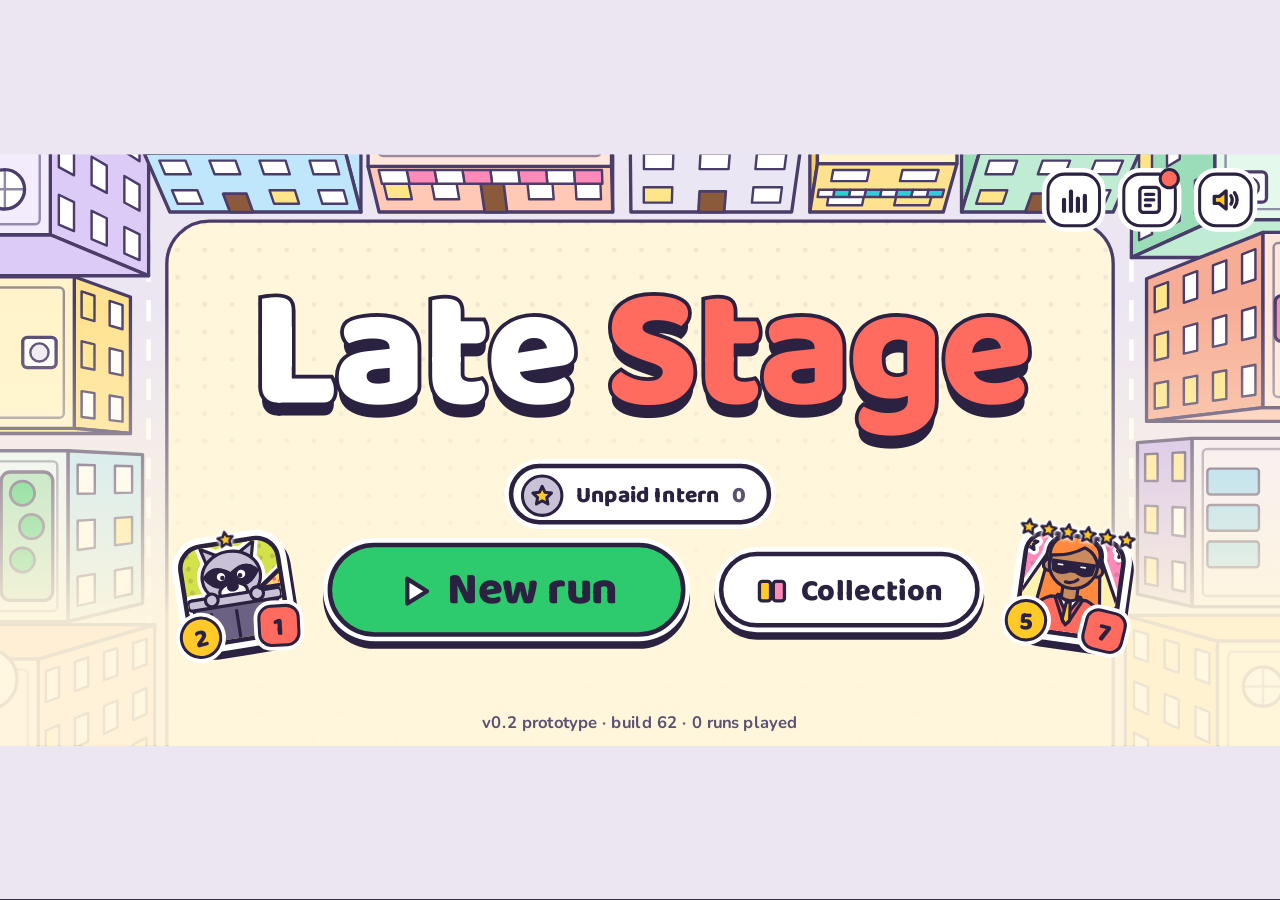
==== commit f3fa42e0: "Deploy 8856458e6e62a1c02f995b24dccaaa1eb6f5f944 8856458e6e62a1c02f995b24dccaaa1eb6f5f944" ====
--- a/index.html
+++ b/index.html
@@ -498,16 +498,397 @@
 
 .logcard.locked.mystery{cursor:pointer}.logcard.mystery .card{filter:saturate(.55)}
 .heroscroll{overflow-y:auto;overflow-x:hidden;-webkit-overflow-scrolling:touch;overscroll-behavior:contain;scrollbar-width:none}.heroscroll::-webkit-scrollbar{display:none}
+/* ---- v17 rewards: packs, crafting, Levels forks, Night Line cosmetics */
+.colltabs .logtab{font-size:16px;padding:6px 12px 2px}
+.colltabs .logtab .dot{display:inline-flex;align-items:center;justify-content:center;min-width:20px;height:20px;margin-left:3px;padding:1px 4px 0;box-sizing:border-box;border-radius:999px;background:#ff6b5e;color:#fff;border:2px solid var(--ink);font-size:12px;vertical-align:2px}
+.pk-badge{position:absolute;min-width:26px;height:26px;box-sizing:border-box;padding:3px 6px 0;border-radius:999px;background:#ff6b5e;color:#fff;border:2.5px solid var(--ink);font-size:15px;line-height:1;display:flex;align-items:center;justify-content:center;box-shadow:0 0 0 2px #fff}
+.pk-wallet{display:flex;gap:8px;align-items:center}
+.wal{display:inline-flex;align-items:center;gap:5px;height:30px;padding:2px 10px 0 6px;box-sizing:border-box;border:2.5px solid var(--ink);border-radius:999px;background:#fff;font-family:'Baloo 2',sans-serif;font-weight:800;line-height:1}
+.wal b{font-size:16px}.wal i{font-style:normal;font-size:11px;color:var(--muted);letter-spacing:.04em}
+.pk-wallet.sm{margin-left:auto}.pk-wallet.sm .wal{height:26px}.pk-wallet.sm .wal b{font-size:14px}
+.pk-panel{overflow:hidden}
+.pk-top{position:absolute;left:18px;right:18px;top:12px;display:flex;justify-content:space-between;align-items:center;z-index:3}
+.pk-odds{border:2.5px solid var(--ink);border-radius:999px;background:#fff;padding:4px 12px 1px;font-size:13px;cursor:pointer;color:var(--ink)}
+.pk-col{position:absolute;top:50px;width:240px;height:252px;display:flex;flex-direction:column;align-items:center}
+.pk-col .pack{width:96px;height:128px;cursor:pointer;transform:rotate(-4deg)}
+.pk-t{margin:10px 0 0;font-size:19px;line-height:1}
+.pk-b{margin:3px 0 0;font-size:12px;font-weight:800;color:var(--muted)}
+.pk-prog{position:relative;width:170px;height:18px;margin-top:6px;border:2.5px solid var(--ink);border-radius:999px;background:#fff;overflow:hidden}
+.pk-prog i{position:absolute;left:0;top:0;bottom:0;background:#b18cff}
+.pk-prog b{position:absolute;inset:0;display:flex;align-items:center;justify-content:center;padding-top:2px;font-family:'Baloo 2',sans-serif;font-size:11px}
+.pk-buy{position:relative;margin-top:9px;width:196px;height:40px;font-size:17px;background:#ffc928}
+.pk-buy svg{flex:none}.pk-buy.free{background:#2ecb6e}
+.pk-buy:disabled{background:#e6e1ee;color:#8f86a6;cursor:default;box-shadow:0 0 0 3px #fff,0 3px 0 3px #a59cb8;border-color:#a59cb8}
+.pk-free{position:absolute;top:-4px;left:150px;transform:rotate(8deg);background:#2ecb6e;color:#fff;border:2.5px solid var(--ink);border-radius:999px;padding:3px 9px 0;font-size:13px;box-shadow:0 0 0 2px #fff;z-index:2}
+.pk-col.locked .pk-t{color:#8f86a6}
+.pack{position:relative;filter:drop-shadow(3px 5px 0 var(--ink))}
+.pack svg{position:absolute;inset:0;width:100%;height:100%;overflow:visible}
+.pack .pk-brand{position:absolute;left:0;right:0;top:4.5%;text-align:center;font-family:'Baloo 2',sans-serif;font-weight:800;font-size:.6em;letter-spacing:.14em;color:#2b2140}
+.pack .pk-name{position:absolute;left:4%;right:4%;top:58%;text-align:center;font-family:'Baloo 2',sans-serif;font-weight:800;font-size:1.05em;line-height:.95;color:#fff;-webkit-text-stroke:3px #2b2140;paint-order:stroke fill}
+.pack .pk-n{position:absolute;left:0;right:0;bottom:7%;text-align:center;font-family:'Baloo 2',sans-serif;font-weight:800;font-size:.6em;color:#2b2140}
+.pack.locked{filter:grayscale(.9) brightness(1.05) drop-shadow(3px 5px 0 #a59cb8)}
+.pack .pk-lock{position:absolute;left:50%;top:38%;transform:translate(-50%,-50%);width:2.6em;height:2.6em;display:flex;align-items:center;justify-content:center;background:#3d3352;border-radius:50%;border:3px solid #fff}.pack .pk-lock svg{width:60%;height:60%}
+.pk-col .pack{font-size:15px}
+.pk-oddsp{padding:18px 22px}
+.pk-ocols{display:flex;gap:26px;margin-top:10px}.pk-ocols>div{flex:1}
+.pk-ocols p{margin:5px 0 0;font-weight:800;font-size:13px;display:flex;align-items:center;gap:6px}
+.pk-ocols .pk-note{display:block;font-size:11.5px;color:var(--muted);line-height:1.35;margin-top:10px}
+.pk-oddsp .close{position:absolute;right:18px;bottom:14px;width:120px;height:40px;font-size:17px;background:#2ecb6e}
+.rar{display:inline-block;border:2px solid var(--ink);border-radius:999px;padding:1px 8px 0;font-family:'Baloo 2',sans-serif;font-weight:800;font-size:11px;letter-spacing:.06em;text-transform:uppercase;color:var(--ink)}
+.pk-open .pack{font-size:22px;width:150px;height:200px}
+.pk-strip{border:3px solid var(--ink);border-radius:6px;z-index:3}
+.pk-rays{position:absolute;left:50%;top:170px;width:900px;height:900px;margin:-450px 0 0 -450px;background:repeating-conic-gradient(rgba(255,214,90,.0) 0 8deg,rgba(255,214,90,.16) 8deg 16deg);opacity:0;transition:opacity .6s;pointer-events:none;animation:pkspin 18s linear infinite}
+.pk-rays.on{opacity:1}
+@keyframes pkspin{to{transform:rotate(360deg)}}
+.pk-card{cursor:pointer}
+.pk-card .rt-front .card{transition:box-shadow .3s}
+.pk-card.on.rar-rare .rt-front .card{box-shadow:5px 7px 0 var(--ink),0 0 0 7px #5ab8ff}
+.pk-card.on.rar-epic .rt-front .card{box-shadow:5px 7px 0 var(--ink),0 0 0 8px #b18cff,0 0 40px 16px rgba(177,140,255,.6)}
+.pk-card.on.rar-legendary .rt-front .card{box-shadow:5px 7px 0 var(--ink),0 0 0 9px #ffc928,0 0 60px 24px rgba(255,201,40,.7)}
+.pk-card.charge .rt-back{animation:pkcharge .12s linear infinite}
+.pk-card.rar-legendary.charge .rt-back{box-shadow:5px 7px 0 var(--ink),0 0 60px 20px rgba(255,201,40,.8)}
+.pk-card.rar-epic.charge .rt-back{box-shadow:5px 7px 0 var(--ink),0 0 50px 16px rgba(177,140,255,.8)}
+@keyframes pkcharge{0%,100%{translate:0 0}25%{translate:-3px 1px}75%{translate:3px -1px}}
+.pk-tag{display:flex;justify-content:center;gap:6px;align-items:center}
+.pk-tag .new{background:#2ecb6e;color:#fff;border:2px solid var(--ink);border-radius:999px;padding:1px 8px 0;font-size:12px}
+.pk-tag .dup{display:inline-flex;align-items:center;gap:3px;background:#fff;border:2px solid var(--ink);border-radius:999px;padding:1px 8px 0;font-size:12px}
+.pk-sum{margin:0;text-align:center;color:#fff;font-size:20px;display:flex;align-items:center;justify-content:center;gap:5px}
+.craftbdg{position:absolute;left:50%;top:70px;transform:translateX(-50%);display:inline-flex;align-items:center;gap:3px;background:#fff;border:2.5px solid var(--ink);border-radius:999px;padding:3px 10px 1px;font-size:13px;z-index:3;white-space:nowrap;color:#8f86a6}
+.craftbdg.ok{background:#b18cff;color:#fff}
+.logcard.locked:not(.mystery) .card{filter:grayscale(1) brightness(1.08);opacity:.55}
+.rt-xpchip.cash{background:#7fd99a}
+/* Levels track: packs and forks on the road */
+.rt-rw{display:flex;flex-direction:column;align-items:center;gap:6px}
+.rt-mini{position:relative;width:62px;height:84px}.rt-mini .pack{width:62px;height:84px;font-size:9px;transform:rotate(-5deg)}
+.rt-plus{position:absolute;right:-12px;top:-6px;background:#2ecb6e;color:#fff;border:2.5px solid var(--ink);border-radius:999px;padding:2px 7px 0;font-size:14px;box-shadow:0 0 0 2px #fff}
+.rt-rw .rt-glab{text-align:center;width:150px}.rt-rw .rt-glab small{display:block;font-size:10px;letter-spacing:.08em;text-transform:uppercase;color:var(--muted)}
+.rt-rw.fork{gap:2px}
+.rt-opt{display:flex;align-items:center;gap:6px;width:170px;padding:5px 8px 3px;border:2.5px solid var(--ink);border-radius:12px;background:#fff;font-family:'Nunito',sans-serif;font-weight:800;font-size:11.5px;line-height:1.15;text-align:left;color:var(--ink);cursor:pointer;box-shadow:2px 3px 0 var(--ink)}
+.rt-opt svg{flex:none}
+.rt-opt.on{background:#c6f0d4;box-shadow:2px 3px 0 var(--ink),0 0 0 3px #2ecb6e}
+.rt-opt.off{opacity:.45;box-shadow:none}
+.rt-opt.choose{background:#fff6c2;animation:rtpulse 1.2s ease-in-out infinite}
+@keyframes rtpulse{50%{box-shadow:2px 3px 0 var(--ink),0 0 0 4px #ffc928}}
+.rt-or{font-family:'Baloo 2',sans-serif;font-size:11px;color:var(--muted);line-height:1}
+.rt-grp.locked .rt-opt{background:#f4f1f8;color:#8f86a6;border-color:#a59cb8;box-shadow:none}
+.rt-grp.locked .rt-mini .pack{filter:grayscale(.9) drop-shadow(2px 3px 0 #a59cb8)}
+.rt-node.todo{animation:rtpulse2 1.2s ease-in-out infinite}
+@keyframes rtpulse2{50%{box-shadow:0 0 0 3px #fff,0 0 0 8px #ffc928,2px 4px 0 8px var(--ink)}}
+.rt-nextw{margin:8px 0 0;font-size:15px;line-height:1.1;text-align:center}
+.rt-bons{display:flex;flex-wrap:wrap;gap:5px;margin-top:8px}
+.rt-bon{display:inline-flex;align-items:center;gap:3px;border:2px solid var(--ink);border-radius:999px;padding:2px 7px 0 4px;font-size:11px;font-weight:800;background:#fff}
+.rt-bon.none{color:var(--muted);border-style:dashed}
+.fork-card{display:flex;flex-direction:column;align-items:center;justify-content:center;gap:10px;padding:14px;box-sizing:border-box;border:3.5px solid var(--ink);border-radius:24px;background:#fff;box-shadow:0 0 0 3px #fff,5px 7px 0 3px var(--ink);cursor:pointer;color:var(--ink);text-align:center}
+.fork-card .fk-ico{width:84px;height:84px;border-radius:50%;background:#fff6dc;border:3px solid var(--ink);display:flex;align-items:center;justify-content:center}
+.fork-card b{font-size:19px;line-height:1.05}.fork-card i{font-style:normal;font-size:12px;font-weight:800;color:var(--muted)}
+.fork-card:hover{background:#fff6c2}
+.fk-or{position:absolute;width:36px;height:36px;border-radius:50%;background:#ffc928;border:3px solid var(--ink);display:flex;align-items:center;justify-content:center;font-size:15px;padding-top:2px;box-sizing:border-box}
+/* Night Line cosmetics */
+.cos-tok .clip{background:#fff6dc}
+.cos-tok.worn{box-shadow:0 0 0 4px #2ecb6e,0 0 0 6.5px var(--ink),2px 6px 0 6.5px #171230 !important}
+.cp-bg{position:absolute;left:-40px;top:0;width:150px;height:72px;object-fit:cover;object-position:50% 0}
+.cp-fx{position:absolute;inset:0;display:flex;align-items:center;justify-content:center}
+.cp-none{display:block;width:100%;height:100%;background:repeating-linear-gradient(45deg,#f1edf6 0 5px,#fff 5px 10px)}
+.rm-cosl{margin:4px 0 0;color:#fff;text-align:center;font-size:12px;line-height:1.05;text-shadow:0 2px 0 #171230;white-space:nowrap}.rm-cosl small{display:block;font-size:9.5px;color:#c9c2e6;letter-spacing:.05em}
+.rm-grp.locked .rm-cosl{color:#8f86b6}
+.cos-rows{display:flex;flex-direction:column;gap:4px;margin-top:6px}
+.cos-row{display:flex;align-items:center;gap:8px;padding:2px 6px;height:36px;box-sizing:border-box;border:2.5px solid var(--ink);border-radius:12px;background:#fff;text-align:left;cursor:pointer;color:var(--ink);font-family:'Baloo 2',sans-serif;font-weight:800}
+.cos-row small{display:block;font-size:9.5px;letter-spacing:.06em;color:var(--muted);text-transform:uppercase;line-height:1.1}.cos-row b{font-size:14px;line-height:1}
+.cos-row .cr-prev{position:relative;width:28px;height:28px;flex:none;border-radius:8px;border:2px solid var(--ink);overflow:hidden;background:#fff6dc}
+.cos-row .cr-prev .cp-bg{left:-20px;top:-4px;width:76px;height:44px}.cos-row .cr-prev svg{width:24px;height:24px}
+.cos-row .cr-n{margin-left:auto;font-style:normal;font-size:16px;color:var(--muted)}
+.cos-big{border:4px solid var(--ink);border-radius:30px;background:#fff6dc;overflow:hidden;box-shadow:0 0 0 4px #fff,6px 8px 0 4px #171230}
+.cos-big .cp-bg{left:-90px;top:0;width:360px;height:180px;object-position:50% 0}.cos-big .cp-fx svg{width:110px;height:110px}
+/* battle backgrounds (shop and fights only) */
+.bgt-prev-dusk,.themed.bgt-dusk .bg{filter:sepia(.35) saturate(1.5) hue-rotate(-22deg) brightness(.96)}
+.bgt-prev-night,.themed.bgt-night .bg{filter:brightness(.62) sepia(.5) hue-rotate(195deg) saturate(2.2) contrast(1.05)}
+.bgt-prev-neon,.themed.bgt-neon .bg{filter:sepia(.5) hue-rotate(255deg) saturate(4) brightness(.85) contrast(1.15)}
+.bgt-prev-golden,.themed.bgt-golden .bg{filter:sepia(.75) saturate(2.2) brightness(1.02) hue-rotate(-12deg)}
+.float.pow{font-size:22px;color:#ffc928;-webkit-text-stroke:5px #2b2140;transform-origin:center;letter-spacing:.02em}
+.rm-side .rt-per{margin-top:4px}.rm-side .rt-nexthead{margin-top:6px;padding-top:6px}
+.cos-row .cr-prev .cp-bg{left:-22px;top:0;width:72px;height:30px}
+.clout-float{position:absolute;right:14px;bottom:10px;z-index:6;box-shadow:0 0 0 3px #fff,2px 3px 0 3px var(--ink)}
+.rt-side{overflow-y:auto;scrollbar-width:none}.rt-side::-webkit-scrollbar{display:none}.rt-bons{gap:4px;margin-top:6px}.rt-bon{font-size:10px;padding:1px 6px 0 3px}.rt-bon svg{width:12px;height:12px}
+.cos-row{height:38px}.cos-row small{line-height:1;margin-bottom:1px}
+.pk-pop .pack{width:150px;height:200px;font-size:22px}
+/* ---- v18: card-sized packs, the card shop, the opening room, the talent tree, card books */
+.packw{position:relative;flex:none}
+.packw>.pack{position:absolute;left:0;top:0;width:240px;height:336px;transform-origin:top left;font-size:16px;filter:drop-shadow(4px 6px 0 rgba(43,33,64,.9))}
+.pack svg{position:absolute;inset:0;width:240px;height:336px;overflow:visible}
+.pack .pk-win{position:absolute;left:55px;top:73px;width:130px;height:130px;border-radius:50%;overflow:hidden;border:4px solid #2b2140;box-sizing:border-box;background-image:radial-gradient(rgba(43,33,64,.16) 2px,transparent 2.4px) !important;background-size:12px 12px !important}
+.pack .pk-win img{position:absolute;left:50%;bottom:-6px;transform:translateX(-50%);width:150px;height:150px}
+.pack .pk-brand{position:absolute;left:0;right:0;top:36px;text-align:center;font-family:'Baloo 2',sans-serif;font-weight:800;font-size:15px;letter-spacing:.22em;color:#2b2140}
+.pack .pk-set{position:absolute;right:16px;top:40px;font-family:'Baloo 2',sans-serif;font-weight:800;font-size:11px;letter-spacing:.1em;color:#2b2140;opacity:.7;display:none}
+.pack .pk-name{position:absolute;left:10px;right:10px;top:222px;text-align:center;font-family:'Baloo 2',sans-serif;font-weight:800;font-size:38px;line-height:.9;color:#fff;-webkit-text-stroke:7px #2b2140;paint-order:stroke fill;transform:rotate(-4deg)}
+.pack .pk-n{position:absolute;left:50%;bottom:36px;transform:translateX(-50%);font-family:'Baloo 2',sans-serif;font-weight:800;font-size:15px;color:#2b2140;background:#fff;border:3px solid #2b2140;border-radius:999px;padding:3px 12px 0;white-space:nowrap}
+.pack .pk-lock{position:absolute;left:50%;top:138px;transform:translate(-50%,-50%);width:86px;height:86px;display:flex;align-items:center;justify-content:center;background:#3d3352;border-radius:50%;border:5px solid #fff;top:138px}
+.pack .pk-lock svg{width:56px;height:56px}
+.pack .pk-freeb{position:absolute;right:-14px;top:52px;width:80px;height:80px;border-radius:50%;background:#2ecb6e;color:#fff;border:4px solid #2b2140;display:flex;align-items:center;justify-content:center;font-family:'Baloo 2',sans-serif;font-weight:800;font-size:22px;transform:rotate(14deg);box-shadow:0 0 0 4px #fff;padding-top:4px;box-sizing:border-box}
+.pack.locked{filter:grayscale(.95) brightness(1.08) drop-shadow(4px 6px 0 #8f86a6)}
+/* the shop */
+.shop{overflow:hidden}
+.sh-wall{position:absolute;inset:0;background:#f3d9b6;background-image:linear-gradient(90deg,rgba(255,255,255,.16) 50%,transparent 50%),radial-gradient(rgba(140,80,40,.12) 2px,transparent 2.5px);background-size:46px 100%,18px 18px}
+.sh-win{position:absolute;right:-20px;top:56px;width:150px;height:120px;background:#8fd4ff;border:6px solid #8a5a3a;border-radius:8px;box-shadow:inset 0 -30px 0 #bfe9ff}
+.sh-win i{position:absolute;background:#8a5a3a}.sh-win i:first-child{left:50%;top:0;bottom:0;width:6px}.sh-win i:last-child{left:0;right:0;top:50%;height:6px}
+.sh-neon{position:absolute;left:300px;top:58px;padding:2px 18px 0;border:4px solid #3a2f55;border-radius:16px;background:#2b2140;color:#fff;font-size:24px;letter-spacing:.04em;box-shadow:0 0 0 3px #fff;text-shadow:0 0 6px #ff8ab8,0 0 14px #ff6b9e;animation:neon 4s infinite}
+.sh-neon span{color:#8fd4ff;text-shadow:0 0 6px #8fd4ff,0 0 14px #5ab8ff}
+@keyframes neon{0%,18%,22%,60%,100%{opacity:1}20%,61%{opacity:.55}}
+.sh-poster{position:absolute;border:3px solid #2b2140;box-shadow:3px 4px 0 rgba(43,33,64,.5);display:flex;flex-direction:column;align-items:center;justify-content:center;text-align:center}
+.sh-poster.p1{left:20px;top:64px;width:54px;height:82px;background:#ffc928;transform:rotate(-5deg)}.sh-poster.p1 b{font-size:11px;line-height:1}
+.sh-poster.p2{left:18px;top:160px;width:66px;height:52px;background:#fff;transform:rotate(4deg)}.sh-poster.p2 b{font-size:12px;line-height:1;color:#ff6b5e}.sh-poster.p2 i{font-size:7.5px;font-weight:800;font-style:normal}
+.sh-shelf{position:absolute;left:60px;top:268px;width:620px;height:16px;background:#a8703f;border:3px solid #2b2140;border-radius:4px;box-shadow:0 6px 0 rgba(43,33,64,.25)}
+.sh-shelf .br{position:absolute;top:12px;width:14px;height:22px;background:#8a5a3a;border:3px solid #2b2140;border-top:0}.sh-shelf .br.l{left:30px}.sh-shelf .br.r{right:30px}
+.sh-counter{position:absolute;left:-10px;right:-10px;top:330px;bottom:-10px;background:#c98a4a;border-top:4px solid #2b2140;background-image:repeating-linear-gradient(90deg,transparent 0 60px,rgba(43,33,64,.18) 60px 63px)}
+.sh-counter .top{position:absolute;left:0;right:0;top:-14px;height:14px;background:#e0a868;border-top:4px solid #2b2140;border-bottom:3px solid #2b2140}
+.sh-front{position:absolute;left:640px;right:-10px;top:316px;bottom:-10px;background:#c98a4a;border-top:4px solid #2b2140;border-left:4px solid #2b2140}
+.sh-keeper{pointer-events:none}
+.sh-pack{cursor:pointer;transform-origin:bottom center}
+.sh-tag{width:108px;padding:5px 4px 4px;box-sizing:border-box;background:#fff6dc;border:2.5px solid #2b2140;border-radius:4px 4px 10px 10px;text-align:center;cursor:pointer;box-shadow:2px 3px 0 rgba(43,33,64,.35);transform-origin:top center}
+.sh-tag .str{position:absolute;left:50%;top:-12px;width:2px;height:12px;background:#2b2140}
+.sh-tag b{display:flex;align-items:center;justify-content:center;gap:4px;font-size:17px;line-height:1}.sh-tag span{display:block;font-size:9.5px;color:var(--muted);margin-top:2px}
+.sh-tag.free{background:#c6f0d4}.sh-tag.lock b{font-size:13px;color:#8f86a6}.sh-tag.lock b svg{width:16px;height:16px}
+.sh-till{width:110px;height:76px}
+.sh-till .scr{position:absolute;left:10px;top:-24px;width:90px;height:30px;background:#2b2140;border:3px solid #2b2140;border-radius:6px;color:#7fffa8;display:flex;align-items:center;justify-content:center;gap:5px;font-size:17px;padding-top:2px;box-sizing:border-box;box-shadow:0 0 0 3px #fff}
+.sh-till::before{content:'';position:absolute;left:0;top:6px;width:110px;height:46px;background:#6b6182;border:3px solid #2b2140;border-radius:8px 8px 4px 4px;box-sizing:border-box}
+.sh-till .keys{position:absolute;left:12px;top:14px;width:86px;height:28px;background-image:radial-gradient(#fff 3px,transparent 3.5px);background-size:14px 14px}
+.sh-till span{position:absolute;left:0;right:0;top:56px;text-align:center;font-size:11px;color:#fff;text-shadow:0 1px 0 #2b2140}
+.sh-jar{width:80px;height:80px}
+.sh-jar .lid{position:absolute;left:14px;top:-18px;width:52px;height:10px;background:#b18cff;border:3px solid #2b2140;border-radius:4px}
+.sh-jar .glass{position:absolute;left:8px;top:-10px;width:64px;height:58px;background:rgba(220,235,255,.65);border:3px solid #2b2140;border-radius:10px 10px 16px 16px;display:flex;flex-wrap:wrap-reverse;align-content:flex-start;justify-content:center;gap:0;padding:4px;box-sizing:border-box}
+.sh-jar b{position:absolute;left:0;right:0;top:6px;text-align:center;font-size:16px;color:#2b2140;-webkit-text-stroke:3px #fff;paint-order:stroke fill}
+.sh-jar span{position:absolute;left:0;right:0;top:56px;text-align:center;font-size:11px;color:#fff;text-shadow:0 1px 0 #2b2140}
+.sh-leaf{width:86px;height:56px;background:#fff;border:2.5px solid #2b2140;border-radius:6px;transform:rotate(-6deg);box-shadow:3px 4px 0 rgba(43,33,64,.4);cursor:pointer;color:#2b2140;line-height:1;font-size:12.5px}
+.sh-leaf i{display:block;font-size:9px;font-style:normal;color:#ff6b5e;margin-top:3px}
+.sh-bell{width:40px;height:30px;cursor:pointer;transform-origin:bottom center}
+.sh-bell i{position:absolute;left:4px;top:4px;width:32px;height:22px;background:#ffc928;border:3px solid #2b2140;border-radius:16px 16px 4px 4px;box-sizing:border-box}
+.sh-bell b{position:absolute;left:0;top:24px;width:40px;height:7px;background:#6b6182;border:2.5px solid #2b2140;border-radius:3px;box-sizing:border-box}
+.sh-paper{background:#fffdf5}
+/* the opening room */
+.po{overflow:hidden;touch-action:none;user-select:none}
+.po-bg{position:absolute;inset:0;background:radial-gradient(ellipse at 50% 38%,#3a2f5a 0%,#1d1634 50%,#0d0a18 100%);opacity:0}
+.po-spot{position:absolute;left:50%;top:-40px;width:520px;height:520px;margin-left:-260px;background:radial-gradient(ellipse at 50% 30%,rgba(255,244,214,.28),rgba(255,244,214,0) 62%);pointer-events:none}
+.po-dust i{position:absolute;width:3px;height:3px;border-radius:50%;background:#fff6c2;opacity:.5;animation:podust 7s linear infinite}
+@keyframes podust{0%{transform:translate(0,0);opacity:0}20%{opacity:.6}100%{transform:translate(30px,-90px);opacity:0}}
+.po-rays{position:absolute;left:50%;top:190px;width:1000px;height:1000px;margin:-500px 0 0 -500px;background:repeating-conic-gradient(rgba(255,214,90,0) 0 7deg,rgba(255,214,90,.18) 7deg 14deg);opacity:0;transition:opacity .6s;animation:pkspin 16s linear infinite;pointer-events:none}
+.po-rays.on{opacity:1}
+.po-flash{position:absolute;inset:0;background:#fff;opacity:0;pointer-events:none;z-index:5}
+.po-pack{cursor:grab}
+.po-stack{position:absolute;left:8%;top:6%;width:84%;height:88%}
+.po-stack .rt-back{position:absolute;inset:0;border-radius:18px}
+.po-stack .rt-back span{font-size:34px}
+.po-body,.po-strip{position:absolute;left:0;top:0}
+.po-body>.pack{clip-path:inset(13% 0 0 0)}
+.po-strip>.pack{clip-path:inset(0 0 87% 0)}
+.po-strip{transform-origin:100% 10%;transition:transform .08s}
+.po-strip::after{content:'';position:absolute;left:0;top:12%;height:3px;width:var(--rip,0%);background:#fff;box-shadow:0 0 8px #fff,0 0 16px #ffc928;border-radius:2px}
+.po-glow{position:absolute;left:-20%;right:-20%;top:-30%;height:60%;background:radial-gradient(ellipse at 50% 70%,rgba(255,246,194,.95),rgba(255,246,194,0) 65%);pointer-events:none}
+.po-hint{text-align:center;color:#fff;font-size:16px;opacity:.85}
+.po-hint .hand{display:inline-block;animation:pohand 1.4s ease-in-out infinite}
+.po-hint.nudge{animation:ponudge 1s ease-in-out infinite}
+@keyframes pohand{0%{transform:translateX(-14px)}60%{transform:translateX(14px)}100%{transform:translateX(-14px)}}
+@keyframes ponudge{50%{transform:scale(1.08)}}
+.po-card{cursor:pointer}
+.po-card .rt-back{transition:transform .5s cubic-bezier(.34,1.56,.64,1),box-shadow .4s}
+.po-card.rar-rare .rt-back{box-shadow:5px 7px 0 #0d0a18,0 0 26px 6px rgba(90,184,255,.55)}
+.po-card.rar-epic .rt-back{box-shadow:5px 7px 0 #0d0a18,0 0 34px 10px rgba(177,140,255,.7)}
+.po-card.rar-legendary .rt-back{box-shadow:5px 7px 0 #0d0a18,0 0 44px 16px rgba(255,201,40,.8);animation:polgnd 1.2s ease-in-out infinite}
+@keyframes polgnd{50%{box-shadow:5px 7px 0 #0d0a18,0 0 64px 26px rgba(255,201,40,.95)}}
+.po-card.charge .rt-back{animation:pkcharge .1s linear infinite}
+.po-card.on.rar-rare .rt-front .card{box-shadow:5px 7px 0 #0d0a18,0 0 0 7px #5ab8ff}
+.po-card.on.rar-epic .rt-front .card{box-shadow:5px 7px 0 #0d0a18,0 0 0 8px #b18cff,0 0 40px 16px rgba(177,140,255,.6)}
+.po-card.on.rar-legendary .rt-front .card{box-shadow:5px 7px 0 #0d0a18,0 0 0 9px #ffc928,0 0 60px 24px rgba(255,201,40,.7)}
+.po-card.on.rar-common .rt-front .card{box-shadow:5px 7px 0 #0d0a18}
+.po-new{position:absolute;right:-18px;top:-16px;z-index:9;background:#2ecb6e;color:#fff;border:4px solid #2b2140;border-radius:12px;padding:6px 14px 2px;font-size:30px;box-shadow:0 0 0 4px #fff}
+.po-dup{position:absolute;left:50%;top:44%;z-index:9;display:flex;flex-direction:column;align-items:center;gap:0;background:#fff;border:4px solid #2b2140;border-radius:24px;padding:10px 18px 8px;box-shadow:0 0 0 4px #b18cff,5px 7px 0 4px #0d0a18}
+.po-dup b{font-size:40px;line-height:1;color:#7a4fd8}.po-dup i{font-style:normal;font-size:16px;color:var(--muted);letter-spacing:.06em}
+.po-sum{text-align:center;color:#fff;font-size:21px;display:flex;align-items:center;justify-content:center;gap:10px}.po-sum span{display:inline-flex;align-items:center;gap:4px;color:#d8c8ff}
+.po-bar{display:flex;justify-content:center;gap:14px}.po-bar .btn{position:relative;height:44px;padding:3px 16px 0;font-size:16px}
+.po-all{background:#fff}
+/* the talent tree */
+.tt-side .rt-per{margin-top:5px}
+.tt-dirs{display:flex;flex-direction:column;gap:4px;margin-top:10px}
+.tt-dir{display:flex;align-items:center;gap:6px;height:28px;padding:0 8px 0 3px;border:2.5px solid var(--ink);border-radius:999px;background:var(--dp)}
+.tt-dir .ic,.tt-h .ic{width:22px;height:22px;border-radius:50%;background:#fff;border:2px solid var(--ink);display:flex;align-items:center;justify-content:center;flex:none}
+.tt-dir b{font-size:13px;flex:1;padding-top:2px}.tt-dir i{font-style:normal;font-family:'Baloo 2',sans-serif;font-weight:800;font-size:15px;background:var(--dc);color:#fff;border:2px solid var(--ink);border-radius:999px;min-width:24px;text-align:center;padding:1px 4px 0;box-sizing:border-box}
+.tt-panel{overflow:hidden;padding:0}
+.tt-head{position:absolute;left:0;right:0;top:0;height:44px;z-index:3;background:#fff;border-bottom:2.5px dashed #e2dbea;border-radius:21px 21px 0 0}
+.tt-h{position:absolute;top:8px;width:128px;margin-left:-64px;height:28px;display:flex;align-items:center;gap:5px;padding:0 8px 0 3px;box-sizing:border-box;border:2.5px solid var(--ink);border-radius:999px;background:var(--dp)}
+.tt-h:nth-child(2){left:168px}.tt-h:nth-child(3){left:300px}.tt-h:nth-child(4){left:432px}
+.tt-h b{font-size:12.5px;padding-top:2px;white-space:nowrap}
+.tt-scroll{position:absolute;left:0;right:0;top:44px;bottom:0;overflow-y:auto;overflow-x:hidden;scrollbar-width:none}.tt-scroll::-webkit-scrollbar{display:none}
+.tt-inner{position:relative;width:540px}
+.tt-lines{position:absolute;left:0;top:0;pointer-events:none}
+.tt-lines .rail{stroke:#e8e2f0;stroke-width:10;stroke-linecap:round}.tt-lines .railon{stroke:#ffc928;stroke-width:10;stroke-linecap:round}
+.tt-lines .col{stroke:#efeaf5;stroke-width:3;stroke-dasharray:4 8}
+.tt-lines .path{fill:none;stroke-width:7;stroke-linecap:round;opacity:.85}
+.tt-lv{position:absolute;width:30px;height:30px;margin:-15px 0 0 -15px;border-radius:50%;background:#fff;border:2.5px solid #c9c2d6;color:#a59cb8;display:flex;align-items:center;justify-content:center;font-size:14px;padding-top:2px;box-sizing:border-box;z-index:2}
+.tt-lv.done{background:#ffc928;border-color:var(--ink);color:var(--ink)}.tt-lv.next{border-color:var(--ink);color:var(--ink);box-shadow:0 0 0 3px #fff6c2}
+.tt-node{position:absolute;width:124px;margin-left:-62px;transform:translateY(-27px);display:flex;flex-direction:column;align-items:center;gap:3px;background:none;border:0;padding:0;cursor:pointer;z-index:2}
+.tt-node .c{width:44px;height:44px;border-radius:50%;background:#fff;border:3px solid var(--ink);display:flex;align-items:center;justify-content:center;box-shadow:2px 3px 0 var(--ink);transition:transform .15s}
+.tt-node .l{font-family:'Nunito',sans-serif;font-weight:800;font-size:10.5px;line-height:1.1;color:var(--ink);text-align:center;min-height:23px}
+.tt-node.on .c{background:var(--dc);box-shadow:2px 3px 0 var(--ink),0 0 0 4px var(--dp)}
+.tt-node.on .c svg *{stroke:#2b2140}
+.tt-node.off{opacity:.38}.tt-node.off .c{box-shadow:none}
+.tt-node.open .c{background:var(--dp);animation:ttpulse 1.3s ease-in-out infinite}
+@keyframes ttpulse{50%{box-shadow:2px 3px 0 var(--ink),0 0 0 6px #ffc928;transform:scale(1.07)}}
+.tt-node.locked .c{border-color:#c9c2d6;box-shadow:none;background:#faf8fc}.tt-node.locked .c svg{opacity:.4}.tt-node.locked .l{color:#a59cb8}
+.tt-node.next .c{border-color:var(--ink);background:#fff}
+.tt-ms{position:absolute;width:392px;height:68px;display:flex;align-items:center;gap:12px;padding:0 14px 0 10px;box-sizing:border-box;background:#fff6c2;border:3px solid var(--ink);border-radius:16px;box-shadow:3px 4px 0 var(--ink);z-index:2}
+.tt-ms .pk{display:flex;align-items:center;height:64px;margin-top:-10px}
+.tt-ms b{display:block;font-size:15px;line-height:1.05}.tt-ms i{display:block;font-style:normal;font-weight:800;font-size:11px;color:var(--muted);margin-top:2px}
+.tt-ms .ok{position:absolute;right:-10px;top:-10px;width:24px;height:24px;border-radius:50%;background:#2ecb6e;border:2.5px solid var(--ink);display:flex;align-items:center;justify-content:center}.tt-ms .ok svg{width:13px;height:13px}
+.tt-ms.locked{background:#f6f3f9;border-color:#a59cb8;box-shadow:none}.tt-ms.locked b{color:#8f86a6}
+.tal-card{display:flex;flex-direction:column;align-items:center;justify-content:center;gap:9px;padding:30px 12px 12px;box-sizing:border-box;border:3.5px solid var(--ink);border-radius:22px;background:var(--dp);box-shadow:0 0 0 3px #fff,5px 7px 0 3px var(--ink);cursor:pointer;color:var(--ink);text-align:center}
+.tal-card .dir{position:absolute;top:-14px;left:50%;transform:translateX(-50%);white-space:nowrap;border:3px solid var(--ink);border-radius:999px;padding:3px 12px 0;color:#fff;font-size:14px;box-shadow:0 0 0 3px #fff}
+.tal-card .fk-ico{width:76px;height:76px;border-radius:50%;background:#fff;border:3px solid var(--ink);display:flex;align-items:center;justify-content:center}
+.tal-card b{font-size:17px;line-height:1.05}.tal-card i{font-style:normal;font-size:11.5px;font-weight:800;color:var(--muted)}
+.tal-card.hi{box-shadow:0 0 0 3px #fff,0 0 0 8px #ffc928,5px 7px 0 8px var(--ink)}
+/* card books */
+.bk-room{background:#6b4a33;background-image:repeating-linear-gradient(90deg,rgba(0,0,0,.08) 0 2px,transparent 2px 90px),linear-gradient(#7a5539,#5e4029)}
+.bk-room::after{content:'';position:absolute;left:0;right:0;bottom:0;height:24px;background:#4a321f;border-top:3px solid #2b2140}
+.bk-clout{z-index:4;box-shadow:0 0 0 3px #fff}
+.bk-shelf{display:flex;flex-direction:column;gap:5px}
+.bk-spine{position:relative;height:34px;border:3px solid var(--ink);border-radius:4px 10px 10px 4px;background:var(--tc);background-image:linear-gradient(90deg,rgba(0,0,0,.18) 0 8px,transparent 8px 14px,rgba(255,255,255,.25) 14px 16px,transparent 16px);cursor:pointer;text-align:left;padding:3px 6px 0 20px;color:var(--ink);display:flex;flex-direction:column;justify-content:center;line-height:1;transition:transform .2s;box-shadow:2px 3px 0 rgba(0,0,0,.35)}
+.bk-spine b{font-size:12.5px;color:#fff;-webkit-text-stroke:3px #2b2140;paint-order:stroke fill;white-space:nowrap}.bk-spine i{font-style:normal;font-family:'Baloo 2',sans-serif;font-weight:800;font-size:9.5px;color:#2b2140}
+.bk-spine.on{transform:translateX(10px);box-shadow:0 0 0 3px #fff,4px 5px 0 rgba(0,0,0,.4)}
+.bk-book{perspective:1400px}
+.bk-cover{position:absolute;inset:0;border:4px solid var(--ink);border-radius:18px;background:var(--tc);box-shadow:6px 8px 0 rgba(0,0,0,.45)}
+.bk-gutter{position:absolute;left:50%;top:10px;bottom:10px;width:30px;margin-left:-15px;background:linear-gradient(90deg,rgba(0,0,0,0),rgba(43,33,64,.25) 50%,rgba(0,0,0,0));z-index:3;pointer-events:none}
+.bk-page{position:absolute;top:10px;bottom:10px;width:336px;background:#fffdf5;border:3px solid var(--ink);box-sizing:border-box;padding:8px 12px;overflow:hidden;background-image:repeating-linear-gradient(transparent 0 23px,rgba(43,33,64,.05) 23px 24px)}
+.bk-page.l{left:12px;border-radius:12px 4px 4px 12px;transform-origin:right center}.bk-page.r{right:12px;border-radius:4px 12px 12px 4px;transform-origin:left center}
+.bk-ph{display:flex;align-items:center;justify-content:space-between;height:24px;margin:0 0 6px;font-size:15px}
+.bk-ph .leg{font-size:16px;color:#b08000}
+.bk-count{font-size:12.5px;color:#8f86a6;background:#f4f1f8;border-radius:999px;padding:2px 9px 0}.bk-count.low{color:#ff6b5e;background:#ffe9e6}
+.bk-grid{display:flex;flex-wrap:wrap;gap:10px 10px;align-content:flex-start}
+.bk-card{position:relative;width:82px;height:115px;cursor:pointer;flex:none}
+.bk-card .card{transform:scale(.34);transform-origin:top left;position:absolute;left:0;top:0;transition:filter .2s,opacity .2s}
+.bk-grid.dense{gap:9px 6px}.bk-grid.dense .bk-card{width:71px;height:100px}.bk-grid.dense .bk-card .card{transform:scale(.295)}
+.bk-card.off .card{filter:saturate(.35) brightness(1.04);opacity:.62}
+.bk-card.on .card{box-shadow:5px 7px 0 var(--ink),0 0 0 10px #2ecb6e}
+.bk-card.craft .card{filter:grayscale(1) brightness(1.08);opacity:.45}
+.bk-card.lock .card{filter:grayscale(1) brightness(1.1);opacity:.5}
+.bk-card.mark{animation:bkmark 1.4s ease-in-out 2}
+@keyframes bkmark{50%{transform:translateY(-6px) scale(1.06)}}
+.bk-tick{position:absolute;right:-5px;top:-6px;width:20px;height:20px;border-radius:50%;background:#2ecb6e;border:2.5px solid var(--ink);display:flex;align-items:center;justify-content:center;z-index:3;box-shadow:0 0 0 2px #fff}.bk-tick svg{width:12px;height:12px}
+.bk-info{position:absolute;left:-5px;top:-6px;width:20px;height:20px;border-radius:50%;background:#fff;border:2.5px solid var(--ink);font-size:12px;line-height:1;padding:2px 0 0;z-index:3;cursor:pointer;color:var(--ink)}
+.bk-craft{position:absolute;left:50%;top:40%;transform:translate(-50%,-50%);display:inline-flex;align-items:center;gap:2px;background:#fff;border:2.5px solid var(--ink);border-radius:999px;padding:2px 7px 0;font-size:11.5px;color:#8f86a6;z-index:3;white-space:nowrap}.bk-craft.ok{background:#b18cff;color:#fff}
+.bk-lock{position:absolute;left:50%;top:42%;transform:translate(-50%,-50%) scale(.75);z-index:3}
+.bk-always{position:absolute;left:50%;bottom:-4px;transform:translateX(-50%);background:#2ecb6e;color:#fff;border:2px solid var(--ink);border-radius:999px;padding:1px 6px 0;font-size:9px;white-space:nowrap;z-index:3}
+.bk-tabs{position:absolute;right:40px;top:-22px;display:flex;gap:3px;z-index:1}
+.bk-tab{height:30px;min-width:38px;padding:2px 7px 8px;box-sizing:border-box;border:3px solid var(--ink);border-bottom:0;border-radius:9px 9px 0 0;background:#fff6dc;font-size:13px;cursor:pointer;color:var(--ink);transform:translateY(6px);transition:transform .15s}
+.bk-tab.on{background:#ffc928;transform:translateY(0)}
+.bk-title{position:absolute;left:24px;top:-22px;height:30px;padding:3px 14px 0;box-sizing:border-box;border:3px solid var(--ink);border-bottom:0;border-radius:9px 9px 0 0;background:var(--tc);color:#fff;-webkit-text-stroke:3px #2b2140;paint-order:stroke fill;font-size:16px}
+.bk-arrow{position:absolute;bottom:-6px;width:34px;height:34px;border-radius:50%;border:3px solid var(--ink);background:#fff;font-size:22px;line-height:1;padding:0 0 3px;z-index:4;cursor:pointer;color:var(--ink)}
+.bk-arrow.prev{left:-12px}.bk-arrow.next{right:-12px}.bk-arrow:disabled{opacity:.35;cursor:default}
+.bk-rules{text-align:center;padding-top:10px}.bk-rules .big{margin:0;font-size:56px;line-height:1}.bk-rules .big small{font-size:24px;color:var(--muted)}
+.bk-rules p{margin:2px 0;font-weight:800;font-size:13px}.bk-rules ul{list-style:none;padding:0;margin:12px 0;font-weight:800;font-size:13px;line-height:1.7}
+.bk-rules .hint{font-size:11.5px;color:var(--muted);display:flex;flex-wrap:wrap;justify-content:center;align-items:center;gap:3px;padding:0 10px}
+.bk-empty{color:var(--muted);font-weight:800;font-size:12px}
+.packw.ab{position:absolute}
+.sh-poster.p3{left:16px;top:236px;width:70px;height:50px;background:#8fd4ff;transform:rotate(-3deg)}.sh-poster.p3 b{font-size:9.5px;line-height:1.05}.sh-poster.p3 i{font-size:7.5px;font-weight:800;font-style:normal}
+.sh-shelf{left:110px;width:540px}
+.bk-card.off .card{filter:saturate(.75);opacity:.88;box-shadow:5px 7px 0 var(--ink),0 0 0 8px #fff,0 0 0 11px #c9c2d6}
+.bk-page.blank{background-image:repeating-linear-gradient(transparent 0 23px,rgba(43,33,64,.05) 23px 24px),radial-gradient(circle at 50% 50%,rgba(43,33,64,.04),transparent 60%)}
+/* v19 books: one tier per spread, a pool meter that turns red */
+.bk-ph{height:28px;margin:0 0 4px}
+.bk-ph.r{justify-content:flex-end}
+.bk-tier{display:flex;align-items:center;gap:6px}.bk-tier b{font-size:14px;color:var(--ink)}
+.bk-meter{display:inline-flex;align-items:center;gap:5px;border-radius:999px;padding:3px 9px 3px 5px;background:#e6f8ee;border:2.5px solid #2ecb6e}
+.bk-meter b{font-size:14px;line-height:1;padding-top:2px;color:#1f9a55}
+.bk-meter.low,.bk-meter.over{background:#ffe9e6;border-color:#ff6b5e}.bk-meter.low b,.bk-meter.over b{color:#e8392b}
+.bk-pips{display:inline-flex;gap:3px}
+.bk-pips i{width:12px;height:12px;border-radius:50%;box-sizing:border-box;border:2px solid #2b2140}
+.bk-pips i.f{background:#2ecb6e}.bk-pips i.x{background:#ff6b5e}
+.bk-pips i.need{border-color:#ff6b5e;background:#fff}.bk-pips i.opt{border-color:#b9b1cc;background:#fff}
+.bk-hint{display:inline-flex;align-items:center;gap:4px;font-size:12.5px;color:#8f86a6}
+.bk-hint.low,.bk-hint.over{color:#e8392b;font-size:13.5px}
+.bk-grid{height:calc(100% - 32px);justify-content:center;align-content:center;gap:16px 14px}
+.bk-grid.big{gap:10px}.bk-grid.big .bk-card{width:91px;height:128px}.bk-grid.big .bk-card .card{transform:scale(.38)}
+.bk-grid.quad{gap:8px 24px;padding:0 60px}.bk-grid.quad .bk-card{width:77px;height:108px}.bk-grid.quad .bk-card .card{transform:scale(.32)}
+.bk-tab{position:relative}.bk-tab.bad{background:#ffd9d4}.bk-tab.bad.on{background:#ff8a7e}
+.bk-tabwarn{position:absolute;right:-5px;top:-7px;width:15px;height:15px;border-radius:50%;background:#ff4d3d;color:#fff;border:2px solid var(--ink);font-size:10px;line-height:13px;text-align:center}
+.bk-spine i{display:flex;align-items:center;gap:4px}.bk-warn{display:inline-flex}.bk-warn svg{width:13px;height:13px}
+/* v19: rooms bleed past the 844x390 game area so wide or notched screens show no hard edge */
+.bk-room::after{top:766px;bottom:0;height:auto}
+.shop,.po{overflow:visible}
+.sh-wall{inset:-400px -600px}
+.sh-counter{left:-600px;right:-600px;bottom:-400px}
+.po-bg{inset:-400px -600px}
+/* v19b: small cards (as with 8 per page), selected cards stand out */
+.bk-grid.sm{width:190px;margin:0 auto;gap:22px 48px;padding-top:6px;box-sizing:border-box;justify-content:flex-start;align-content:flex-start}
+.bk-grid.sm .bk-card{width:71px;height:100px}.bk-grid.sm .bk-card .card{transform:scale(.295)}
+.bk-card{transition:transform .18s}
+.bk-card .card{z-index:1}
+.bk-card.on{transform:translateY(-3px)}
+.bk-card.on::before{content:'';position:absolute;left:-6px;top:-6px;right:-6px;bottom:-6px;border-radius:11px;background:#2ecb6e;border:2.5px solid var(--ink);box-shadow:0 0 0 3px #fff,0 0 16px 4px rgba(46,203,110,.75);z-index:0}
+.bk-card.on .card{box-shadow:none}
+.bk-card.off .card{filter:saturate(.25) brightness(1.05);opacity:.5;box-shadow:none}
+.bk-card.off::before{content:'';position:absolute;left:-4px;top:-4px;right:-4px;bottom:-4px;border-radius:9px;border:2px dashed #b9b1cc;z-index:0}
+.bk-tick{width:24px;height:24px;right:-10px;top:-11px}.bk-tick svg{width:15px;height:15px}
+.bk-info{left:-10px;top:-11px}
+.bk-in{background:#2ecb6e;bottom:-12px;font-size:9.5px;padding:2px 7px 1px;box-shadow:0 0 0 2px #fff}
+.bk-card .bk-always{bottom:-12px}
+/* v19c: selected cards float a little instead of a thick green frame */
+.bk-card.on{transform:translateY(-7px)}
+.bk-card.on::before{content:none}
+.bk-card.on .card{box-shadow:none;filter:drop-shadow(0 42px 26px rgba(43,33,64,.42))}
+/* v19d: the size that fits 8 cards per page (4 by 2); a tier is split over both pages, one row each */
+.bk-grid.sm{width:auto;margin:0;gap:22px 10px;padding-top:0;justify-content:center;align-content:center}
+.bk-grid.sm .bk-card{width:68px;height:95px}.bk-grid.sm .bk-card .card{transform:scale(.283)}
+.bk-grid.sm .bk-tick{width:20px;height:20px;right:-7px;top:-8px}.bk-grid.sm .bk-tick svg{width:12px;height:12px}
+.bk-grid.sm .bk-info{width:18px;height:18px;font-size:11px;left:-7px;top:-8px}
+.bk-grid.sm .bk-always{font-size:8.5px;padding:1px 5px 0;bottom:-9px}
+.bk-grid.sm .bk-card.on{transform:translateY(-6px)}
+/* v19e: tier pages laid out like the binder (4 per row, from the top left); a paper sheet turns when you pick a tier */
+.bk-grid.sm{justify-content:flex-start;align-content:flex-start;gap:20px 8px;padding:8px 0 0 2px}
+.bk-sheet{position:absolute;top:10px;bottom:10px;width:336px;box-sizing:border-box;border:3px solid var(--ink);background:#fffdf5;background-image:repeating-linear-gradient(transparent 0 23px,rgba(43,33,64,.05) 23px 24px);z-index:5;pointer-events:none;backface-visibility:visible}
+.bk-sheet.r{left:352px;border-radius:4px 12px 12px 4px;transform-origin:-2px 50%}
+.bk-sheet.l{left:12px;border-radius:12px 4px 4px 12px;transform-origin:calc(100% + 2px) 50%}
+.bk-book{perspective:2600px}
+.bk-grid.sm{gap:20px 11px;padding:8px 0 0}
+.bk-grid.sm .bk-tick{right:-5px}.bk-grid.sm .bk-info{left:-5px}
+/* v20 Levels: one road with a few forks */
+.rd-scroll{top:0}
+.rd-road{position:absolute;left:0;top:0;pointer-events:none;fill:none;stroke-linecap:round}
+.rd-road .edge path{stroke:#2b2140;stroke-width:26}.rd-road .base path{stroke:#ece6f3;stroke-width:20}
+.rd-road .done path{stroke:#ffc928;stroke-width:20}.rd-road .mid path{stroke:#fff;stroke-width:2.5;stroke-dasharray:7 9;opacity:.8}
+.rd-start{position:absolute;transform:translate(-50%,-50%);background:#2b2140;color:#fff;border-radius:999px;padding:4px 12px 1px;font-size:12px;z-index:2}
+.rd-lv{position:absolute;width:32px;height:32px;margin:-16px 0 0 -16px;border-radius:50%;background:#fff;border:3px solid #a59cb8;color:#8f86a6;display:flex;align-items:center;justify-content:center;font-size:15px;padding-top:2px;box-sizing:border-box;z-index:2}
+.rd-lv.done{background:#ffc928;border-color:var(--ink);color:var(--ink)}.rd-lv.next{border-color:var(--ink);color:var(--ink);box-shadow:0 0 0 4px #fff6c2}
+.rd-lv.fk{background:#fff;border-style:dashed}.rd-lv.fk.done{background:#fff6c2;border-style:solid}
+.rd-or{position:absolute;top:31px;left:50%;transform:translateX(-50%);font-size:11px;color:#8f86a6;background:#fff;border-radius:999px;padding:1px 6px 0}
+.rd-chip{position:absolute;transform:translateY(-50%);display:flex;align-items:center;gap:7px;height:38px;padding:0 12px 0 4px;box-sizing:border-box;background:#fff;border:2.5px solid var(--ink);border-radius:999px;box-shadow:2px 3px 0 var(--ink);z-index:2;white-space:nowrap}
+.rd-chip.l{flex-direction:row-reverse;padding:0 4px 0 12px}
+.rd-chip .c{width:28px;height:28px;border-radius:50%;background:#fff6c2;border:2px solid var(--ink);display:flex;align-items:center;justify-content:center;flex:none}
+.rd-chip b{font-size:12.5px;padding-top:2px}
+.rd-chip.locked{border-color:#c9c2d6;box-shadow:none;background:#faf8fc}.rd-chip.locked b{color:#8f86a6}.rd-chip.locked .c{border-color:#c9c2d6;background:#fff}.rd-chip.locked .c svg{opacity:.45}
+.rd-chip.done .c{background:#ffc928}
+.rd-chip .ok{position:absolute;top:-9px;right:-8px;width:20px;height:20px;border-radius:50%;background:#2ecb6e;border:2px solid var(--ink);display:flex;align-items:center;justify-content:center}.rd-chip .ok svg{width:11px;height:11px}
+.rd-chip.l .ok{right:auto;left:-8px}
+.rd-ms{width:236px;height:68px;padding:0 10px 0 8px;gap:8px}.rd-ms b{font-size:13.5px}
+.rd-opt{position:absolute;width:52px;height:52px;margin:-26px 0 0 -26px;padding:0;border:0;background:none;cursor:pointer;z-index:2}
+.rd-opt .c{width:52px;height:52px;border-radius:50%;background:#fff;border:3px solid var(--ink);display:flex;align-items:center;justify-content:center;box-sizing:border-box;box-shadow:2px 3px 0 var(--ink)}
+.rd-opt .l{position:absolute;top:50%;transform:translateY(-50%);width:150px;font-size:12.5px;line-height:1.1;color:var(--ink)}
+.rd-opt.l .l{right:62px;text-align:right}.rd-opt.r .l{left:62px;text-align:left}
+.rd-opt.on .c{background:#ffc928;box-shadow:2px 3px 0 var(--ink),0 0 0 5px #fff6c2}
+.rd-opt.off{opacity:.4}.rd-opt.off .c{box-shadow:none}
+.rd-opt.open .c{background:#fff6c2;animation:ttpulse 1.3s ease-in-out infinite}
+.rd-opt.locked .c{border-color:#c9c2d6;box-shadow:none;background:#faf8fc}.rd-opt.locked .c svg{opacity:.45}.rd-opt.locked .l{color:#8f86a6}
+.rd-me{position:absolute;width:0;height:0;z-index:4}
+.rd-me .av{position:absolute;left:-19px;top:-19px;width:38px;height:38px;border-radius:50%;border:3px solid var(--ink);overflow:hidden;box-shadow:0 0 0 3px #fff,2px 4px 0 3px rgba(43,33,64,.35);box-sizing:border-box}
+.rd-me .av img{width:100%;height:100%;object-fit:cover}
+.rd-next{margin:4px 0 0;font-size:14px;line-height:1.15}
+.rd-card{background:#fff6c2}
 </style></head>
 <body><div id="wrap"><div id="stage"><div id="core"></div></div></div><div id="inset" aria-hidden="true"></div><div class="rotate"><span>Turn your phone sidew